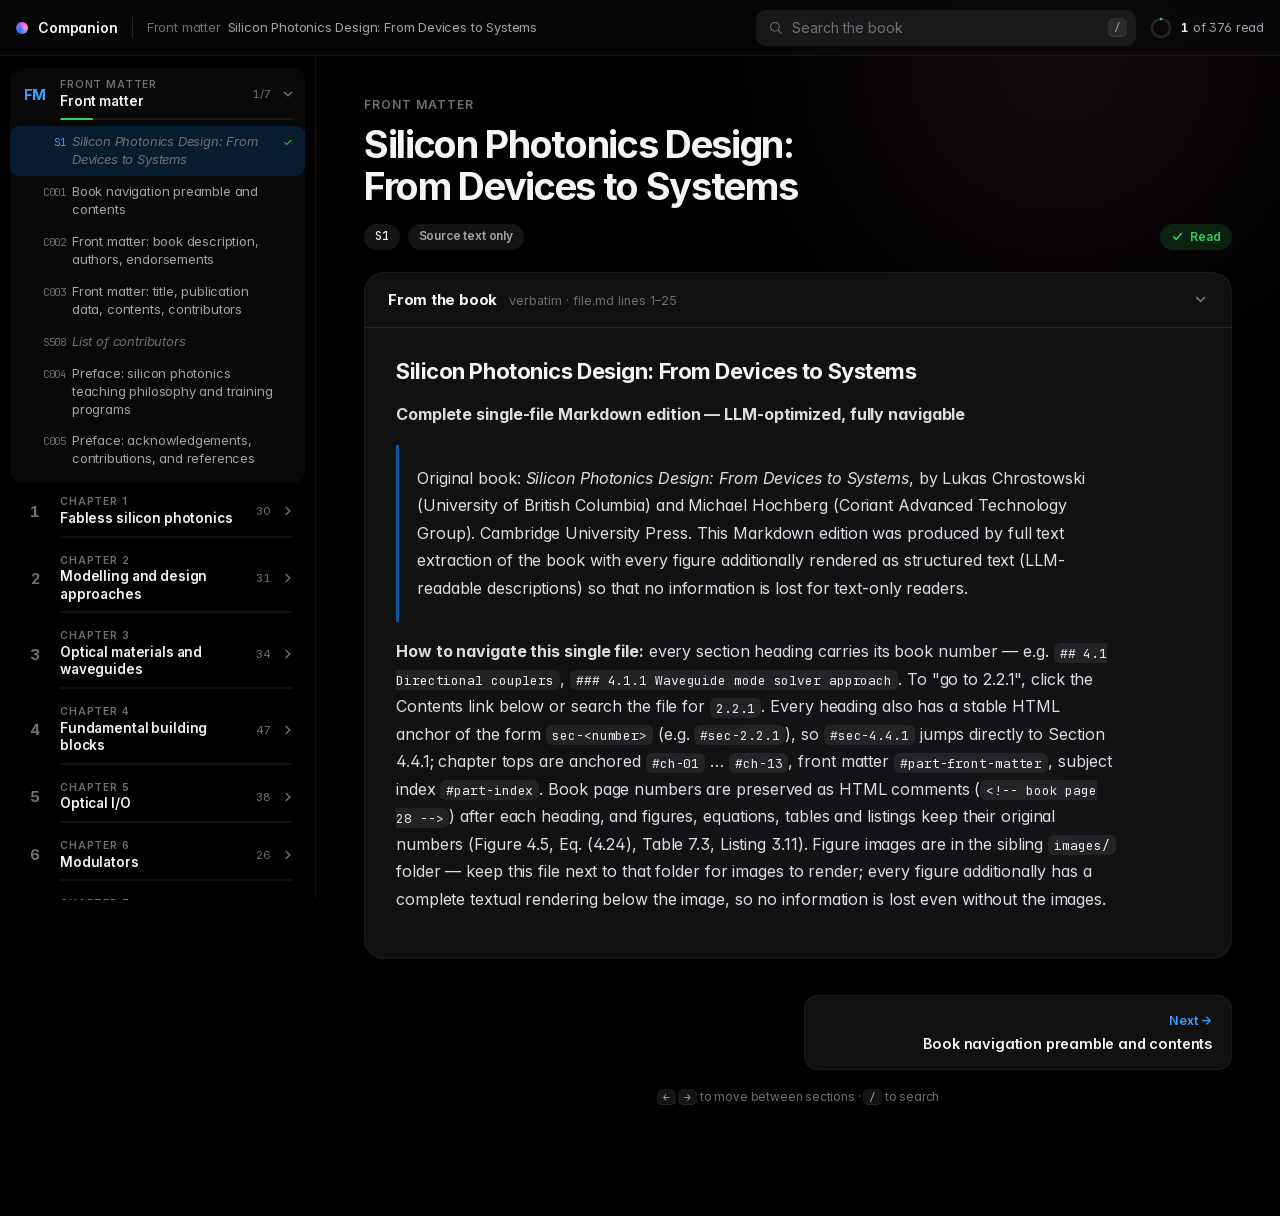
==== app.html @ 0f052da1 "Add reviewed sections C332 C336 C339 C343-C345 C348 C370-C372 Co-Authored-By: Claude Opus 5.5 (1M co" ====
<!DOCTYPE html>
<html lang="en">
<head>
<meta charset="utf-8">
<meta name="viewport" content="width=device-width, initial-scale=1, viewport-fit=cover">
<meta name="theme-color" content="#000000">
<title>Companion — Silicon Photonics</title>
<meta name="description" content="Interactive companion: every chunk of Silicon Photonics Design with its explainer diagram and verbatim source text.">
<link rel="icon" href="assets/favicon.svg">
<link rel="stylesheet" href="assets/site.css">
</head>
<body class="app">
<div class="ambient dim"><i class="b1"></i><i class="b3"></i></div>

<header class="appbar">
  <button class="iconbtn menubtn" id="menubtn" aria-label="Show sections" aria-controls="side" aria-expanded="false">
    <svg viewBox="0 0 24 24" fill="none" stroke="currentColor" stroke-width="2" stroke-linecap="round"><path d="M4 7h16M4 12h16M4 17h16"/></svg>
  </button>
  <a class="brand" href="index.html" title="Home"><span class="dot"></span><span class="bt">Companion</span></a>
  <div class="crumb" id="crumb"></div>
  <div class="searchwrap" id="searchwrap">
    <svg class="sicon" viewBox="0 0 24 24" fill="none" stroke="currentColor" stroke-width="1.8" stroke-linecap="round"><circle cx="11" cy="11" r="7"/><path d="M21 21l-4.5-4.5"/></svg>
    <input id="search" type="search" placeholder="Search the book" autocomplete="off" spellcheck="false" aria-label="Search all sections">
    <kbd class="kbd" id="skbd">/</kbd>
  </div>
  <button class="iconbtn searchbtn" id="searchbtn" aria-label="Search">
    <svg viewBox="0 0 24 24" fill="none" stroke="currentColor" stroke-width="2" stroke-linecap="round"><circle cx="11" cy="11" r="7"/><path d="M21 21l-4.5-4.5"/></svg>
  </button>
  <div class="prog" id="prog" title="Sections you have read"></div>
</header>

<div class="shell">
  <aside class="side" id="side" aria-label="Sections"></aside>
  <div class="scrim" id="scrim"></div>
  <main class="main" id="main"><article class="inner" id="view"></article></main>
</div>

<div class="lightbox" id="lb" hidden>
  <div class="lb-stage" id="lbstage"><img id="lbimg" alt="" draggable="false"></div>
  <div class="lb-top"><div class="lb-title" id="lbtitle"></div>
    <button class="iconbtn" id="lbclose" aria-label="Close viewer"><svg viewBox="0 0 24 24" fill="none" stroke="currentColor" stroke-width="2" stroke-linecap="round"><path d="M6 6l12 12M18 6L6 18"/></svg></button></div>
  <div class="lb-bar">
    <button id="lbout" aria-label="Zoom out">−</button><span id="lbpct">100%</span><button id="lbin" aria-label="Zoom in">+</button>
    <span class="sep"></span><button id="lbfit" class="txt">Fit</button><button id="lb1" class="txt">1:1</button>
  </div>
</div>

<script>
const SECTIONS = [{"id":"S1","title":"Silicon Photonics Design: From Devices to Systems","ch":0,"spath":[],"lines":[1,25],"bp":"","kind":"source-only","card":false,"src":true,"nod":false,"pend":false,"img":"","w":0,"h":0,"html":"<h1>Silicon Photonics Design: From Devices to Systems<\/h1>\n<p><strong>Complete single-file Markdown edition — LLM-optimized, fully navigable<\/strong><\/p>\n<blockquote>\n<p>Original book: <em>Silicon Photonics Design: From Devices to Systems<\/em>,\nby Lukas Chrostowski (University of British Columbia) and Michael Hochberg\n(Coriant Advanced Technology Group). Cambridge University Press.\nThis Markdown edition was produced by full text extraction of the book with\nevery figure additionally rendered as structured text (LLM-readable descriptions)\nso that no information is lost for text-only readers.<\/p>\n<\/blockquote>\n<p><strong>How to navigate this single file:<\/strong> every section heading carries its book\nnumber — e.g. <code>## 4.1 Directional couplers<\/code>, <code>### 4.1.1 Waveguide mode solver\napproach<\/code>. To \"go to 2.2.1\", click the Contents link below or search the file\nfor <code>2.2.1<\/code>. Every heading also has a stable HTML anchor of the form\n<code>sec-&lt;number&gt;<\/code> (e.g. <code>#sec-2.2.1<\/code>), so <code>#sec-4.4.1<\/code> jumps directly to\nSection 4.4.1; chapter tops are anchored <code>#ch-01<\/code> … <code>#ch-13<\/code>, front matter\n<code>#part-front-matter<\/code>, subject index <code>#part-index<\/code>. Book page numbers are\npreserved as HTML comments (<code>&lt;!-- book page 28 --&gt;<\/code>) after each heading, and\nfigures, equations, tables and listings keep their original numbers\n(Figure 4.5, Eq. (4.24), Table 7.3, Listing 3.11). Figure images are in the\nsibling <code>images/<\/code> folder — keep this file next to that folder for images to\nrender; every figure additionally has a complete textual rendering below the\nimage, so no information is lost even without the images.<\/p>"},{"id":"C001","title":"Book navigation preamble and contents","ch":0,"spath":["Contents"],"lines":[26,376],"bp":"","kind":"heading","card":true,"src":false,"nod":true,"pend":false,"img":"figs/card_C001.svg","w":799,"h":439,"html":"<h2>Contents<\/h2>\n<ul>\n<li>\n<p><strong><a href=\"#part-front-matter\">Front matter<\/a><\/strong><\/p>\n<ul>\n<li><a href=\"#fm-book-description\">Book description<\/a><\/li>\n<li><a href=\"#fm-about-the-authors\">About the authors<\/a><\/li>\n<li><a href=\"#fm-endorsements\">Endorsements<\/a><\/li>\n<li><a href=\"#fm-title-page\">Title page<\/a><\/li>\n<li><a href=\"#fm-publication-data\">Publication data<\/a><\/li>\n<li><a href=\"#fm-contents\">Contents<\/a><\/li>\n<li><a href=\"#fm-list-of-contributors\">List of contributors<\/a><\/li>\n<li><a href=\"#fm-preface\">Preface<\/a><\/li>\n<li><a href=\"#fm-silicon-photonics-training-programs\">Silicon photonics - training programs<\/a><\/li>\n<li><a href=\"#fm-hochbergs-acknowledgements\">Hochberg's acknowledgements<\/a><\/li>\n<li><a href=\"#fm-chrostowskis-acknowledgements\">Chrostowski's acknowledgements<\/a><\/li>\n<li><a href=\"#fm-contributions\">Contributions<\/a><\/li>\n<li><a href=\"#fm-references\">References<\/a><\/li>\n<\/ul>\n<\/li>\n<li>\n<p><strong><a href=\"#ch-01\">Chapter 1 — Fabless silicon photonics<\/a><\/strong><\/p>\n<ul>\n<li><a href=\"#sec-1.1\">1.1 Introduction<\/a><\/li>\n<li><a href=\"#sec-1.2\">1.2 Silicon photonics: the next fabless semiconductor industry<\/a><\/li>\n<li><a href=\"#sec-1.2.1\">1.2.1 Historical context – Photonics<\/a><\/li>\n<li><a href=\"#sec-1.3\">1.3 Applications<\/a><\/li>\n<li><a href=\"#sec-1.3.1\">1.3.1 Data communication<\/a><\/li>\n<li><a href=\"#sec-1.4\">1.4 Technical challenges and the state of the art<\/a><\/li>\n<li><a href=\"#sec-1.4.1\">1.4.1 Waveguides and passive components<\/a><\/li>\n<li><a href=\"#sec-1.4.2\">1.4.2 Modulators<\/a><\/li>\n<li><a href=\"#sec-1.4.3\">1.4.3 Photodetectors<\/a><\/li>\n<li><a href=\"#sec-1.4.4\">1.4.4 Light sources<\/a><\/li>\n<li><a href=\"#sec-1.4.5\">1.4.5 Approaches to photonic–electronic integration<\/a><ul>\n<li><a href=\"#ch01-monolithic-integration\">Monolithic integration<\/a><\/li>\n<li><a href=\"#ch01-multi-chip-integration\">Multi-chip integration<\/a><\/li>\n<\/ul>\n<\/li>\n<li><a href=\"#sec-1.5\">1.5 Opportunities<\/a><\/li>\n<li><a href=\"#sec-1.5.1\">1.5.1 Device engineering<\/a><\/li>\n<li><a href=\"#sec-1.5.2\">1.5.2 Photonic system engineering<\/a><ul>\n<li><a href=\"#ch01-a-transition-from-devices-to-systems\">A transition from devices to systems<\/a><\/li>\n<\/ul>\n<\/li>\n<li><a href=\"#sec-1.5.3\">1.5.3 Tools and support infrastructure<\/a><ul>\n<li><a href=\"#ch01-electronicphotonic-co-design\">Electronic–photonic co-design<\/a><\/li>\n<li><a href=\"#ch01-dfm-and-yield-management\">DFM and yield management<\/a><\/li>\n<\/ul>\n<\/li>\n<li><a href=\"#sec-1.5.4\">1.5.4 Basic science<\/a><\/li>\n<li><a href=\"#sec-1.5.5\">1.5.5 Process standardization and a history of MPW services<\/a><ul>\n<li><a href=\"#ch01-epixfab-and-europractice\">ePIXfab and Europractice<\/a><\/li>\n<li><a href=\"#ch01-ime\">IME<\/a><\/li>\n<li><a href=\"#ch01-opsis\">OpSIS<\/a><\/li>\n<li><a href=\"#ch01-cmc-microsystems\">CMC Microsystems<\/a><\/li>\n<li><a href=\"#ch01-other-organizations\">Other organizations<\/a><\/li>\n<\/ul>\n<\/li>\n<li><a href=\"#ch01-references\">References<\/a><\/li>\n<\/ul>\n<\/li>\n<li>\n<p><strong><a href=\"#ch-02\">Chapter 2 — Modelling and design approaches<\/a><\/strong><\/p>\n<ul>\n<li><a href=\"#sec-2.1\">2.1 Optical waveguide mode solver<\/a><\/li>\n<li><a href=\"#sec-2.2\">2.2 Wave propagation<\/a><\/li>\n<li><a href=\"#sec-2.2.1\">2.2.1 3D FDTD<\/a><ul>\n<li><a href=\"#ch02-fdtd-modelling-procedure\">FDTD modelling procedure<\/a><\/li>\n<\/ul>\n<\/li>\n<li><a href=\"#sec-2.2.2\">2.2.2 2D FDTD<\/a><\/li>\n<li><a href=\"#sec-2.2.3\">2.2.3 Additional propagation methods<\/a><ul>\n<li><a href=\"#ch02-2d-fdtd-with-effective-index-method\">2D FDTD with Effective Index Method<\/a><\/li>\n<li><a href=\"#ch02-25d-versus-3d-accuracy\">2.5D versus 3D accuracy<\/a><\/li>\n<li><a href=\"#ch02-beam-propagation-method-bpm\">Beam Propagation Method (BPM)<\/a><\/li>\n<li><a href=\"#ch02-eigenmode-expansion-method-eme\">Eigenmode Expansion Method (EME)<\/a><\/li>\n<li><a href=\"#ch02-coupled-mode-theory-cmt\">Coupled Mode Theory (CMT)<\/a><\/li>\n<li><a href=\"#ch02-transfer-matrix-method-tmm\">Transfer Matrix Method (TMM)<\/a><\/li>\n<\/ul>\n<\/li>\n<li><a href=\"#sec-2.2.4\">2.2.4 Passive optical components<\/a><\/li>\n<li><a href=\"#sec-2.3\">2.3 Optoelectronic models<\/a><\/li>\n<li><a href=\"#sec-2.4\">2.4 Microwave modelling<\/a><\/li>\n<li><a href=\"#sec-2.5\">2.5 Thermal modelling<\/a><\/li>\n<li><a href=\"#sec-2.6\">2.6 Photonic circuit modelling<\/a><\/li>\n<li><a href=\"#sec-2.7\">2.7 Physical layout<\/a><\/li>\n<li><a href=\"#sec-2.8\">2.8 Software tools integration<\/a><\/li>\n<li><a href=\"#ch02-references\">References<\/a><\/li>\n<\/ul>\n<\/li>\n<li>\n<p><strong><a href=\"#ch-03\">Chapter 3 — Optical materials and waveguides<\/a><\/strong><\/p>\n<ul>\n<li><a href=\"#sec-3.1\">3.1 Silicon-on-insulator<\/a><\/li>\n<li><a href=\"#sec-3.1.1\">3.1.1 Silicon<\/a><ul>\n<li><a href=\"#ch03-silicon-wavelength-dependence\">Silicon – wavelength dependence<\/a><\/li>\n<li><a href=\"#ch03-silicon-temperature-dependence\">Silicon – temperature dependence<\/a><\/li>\n<\/ul>\n<\/li>\n<li><a href=\"#sec-3.1.2\">3.1.2 Silicon dioxide<\/a><\/li>\n<li><a href=\"#sec-3.2\">3.2 Waveguides<\/a><\/li>\n<li><a href=\"#sec-3.2.1\">3.2.1 Waveguide design<\/a><\/li>\n<li><a href=\"#sec-3.2.2\">3.2.2 1D slab waveguide – analytic method<\/a><\/li>\n<li><a href=\"#sec-3.2.3\">3.2.3 Numerical modelling of waveguides<\/a><\/li>\n<li><a href=\"#sec-3.2.4\">3.2.4 1D slab – numerical<\/a><ul>\n<li><a href=\"#ch03-convergence-tests\">Convergence tests<\/a><\/li>\n<li><a href=\"#ch03-parameter-sweep-slab-thickness\">Parameter sweep – slab thickness<\/a><\/li>\n<\/ul>\n<\/li>\n<li><a href=\"#sec-3.2.5\">3.2.5 Effective Index Method<\/a><\/li>\n<li><a href=\"#sec-3.2.6\">3.2.6 Effective Index Method – analytic<\/a><\/li>\n<li><a href=\"#sec-3.2.7\">3.2.7 Waveguide mode profiles – 2D calculations<\/a><\/li>\n<li><a href=\"#sec-3.2.8\">3.2.8 Waveguide width – effective index<\/a><\/li>\n<li><a href=\"#sec-3.2.9\">3.2.9 Wavelength dependence<\/a><\/li>\n<li><a href=\"#sec-3.2.10\">3.2.10 Compact models for waveguides<\/a><\/li>\n<li><a href=\"#sec-3.2.11\">3.2.11 Waveguide loss<\/a><\/li>\n<li><a href=\"#sec-3.3\">3.3 Bent waveguides<\/a><\/li>\n<li><a href=\"#sec-3.3.1\">3.3.1 3D FDTD bend simulations<\/a><\/li>\n<li><a href=\"#sec-3.3.2\">3.3.2 Eigenmode bend simulations<\/a><\/li>\n<li><a href=\"#sec-3.4\">3.4 Problems<\/a><\/li>\n<li><a href=\"#sec-3.5\">3.5 Code listings<\/a><\/li>\n<li><a href=\"#ch03-references\">References<\/a><\/li>\n<\/ul>\n<\/li>\n<li>\n<p><strong><a href=\"#ch-04\">Chapter 4 — Fundamental building blocks<\/a><\/strong><\/p>\n<ul>\n<li><a href=\"#sec-4.1\">4.1 Directional couplers<\/a><\/li>\n<li><a href=\"#sec-4.1.1\">4.1.1 Waveguide mode solver approach<\/a><ul>\n<li><a href=\"#ch04-coupler-gap-dependence\">Coupler-gap dependence<\/a><\/li>\n<li><a href=\"#ch04-coupler-length-dependence\">Coupler-length dependence<\/a><\/li>\n<li><a href=\"#ch04-wavelength-dependence\">Wavelength dependence<\/a><\/li>\n<\/ul>\n<\/li>\n<li><a href=\"#sec-4.1.2\">4.1.2 Phase<\/a><\/li>\n<li><a href=\"#sec-4.1.3\">4.1.3 Experimental data<\/a><\/li>\n<li><a href=\"#sec-4.1.4\">4.1.4 FDTD modelling<\/a><ul>\n<li><a href=\"#ch04-fdtd-versus-mode-solver\">FDTD versus mode solver<\/a><\/li>\n<\/ul>\n<\/li>\n<li><a href=\"#sec-4.1.5\">4.1.5 Sensitivity to fabrication<\/a><\/li>\n<li><a href=\"#sec-4.1.6\">4.1.6 Strip waveguide directional couplers<\/a><\/li>\n<li><a href=\"#sec-4.1.7\">4.1.7 Parasitic coupling<\/a><ul>\n<li><a href=\"#ch04-delta-beta-coupling\">Delta beta coupling<\/a><\/li>\n<\/ul>\n<\/li>\n<li><a href=\"#sec-4.2\">4.2 Y-branch<\/a><\/li>\n<li><a href=\"#sec-4.3\">4.3 Mach–Zehnder interferometer<\/a><\/li>\n<li><a href=\"#sec-4.4\">4.4 Ring resonators<\/a><\/li>\n<li><a href=\"#sec-4.4.1\">4.4.1 Optical transfer function<\/a><\/li>\n<li><a href=\"#sec-4.4.2\">4.4.2 Ring resonator experimental results<\/a><\/li>\n<li><a href=\"#sec-4.5\">4.5 Waveguide Bragg grating filters<\/a><\/li>\n<li><a href=\"#sec-4.5.1\">4.5.1 Theory<\/a><ul>\n<li><a href=\"#ch04-grating-coupling-coefficient\">Grating coupling coefficient<\/a><\/li>\n<\/ul>\n<\/li>\n<li><a href=\"#sec-4.5.2\">4.5.2 Design<\/a><ul>\n<li><a href=\"#ch04-transfer-matrix-method\">Transfer Matrix Method<\/a><\/li>\n<li><a href=\"#ch04-grating-physical-structure-design\">Grating physical structure design<\/a><\/li>\n<li><a href=\"#ch04-modelling-gratings-using-fdtd\">Modelling gratings using FDTD<\/a><\/li>\n<\/ul>\n<\/li>\n<li><a href=\"#sec-4.5.3\">4.5.3 Experimental Bragg gratings<\/a><ul>\n<li><a href=\"#ch04-strip-waveguide-gratings\">Strip waveguide gratings<\/a><\/li>\n<li><a href=\"#ch04-rib-waveguide-gratings\">Rib waveguide gratings<\/a><\/li>\n<li><a href=\"#ch04-grating-period\">Grating period<\/a><\/li>\n<\/ul>\n<\/li>\n<li><a href=\"#sec-4.5.4\">4.5.4 Empirical models for fabricated gratings<\/a><ul>\n<li><a href=\"#ch04-computation-lithography-models\">Computation lithography models<\/a><\/li>\n<li><a href=\"#ch04-additional-fabrication-considerations\">Additional fabrication considerations<\/a><\/li>\n<\/ul>\n<\/li>\n<li><a href=\"#sec-4.5.5\">4.5.5 Spiral Bragg gratings<\/a><ul>\n<li><a href=\"#ch04-thermal-sensitivity\">Thermal sensitivity<\/a><\/li>\n<\/ul>\n<\/li>\n<li><a href=\"#sec-4.5.6\">4.5.6 Phase-shifted Bragg gratings<\/a><\/li>\n<li><a href=\"#sec-4.5.7\">4.5.7 Multi-period Bragg gratings<\/a><\/li>\n<li><a href=\"#sec-4.5.8\">4.5.8 Grating-assisted contra-directional couplers<\/a><\/li>\n<li><a href=\"#sec-4.6\">4.6 Problems<\/a><\/li>\n<li><a href=\"#sec-4.7\">4.7 Code listings<\/a><\/li>\n<li><a href=\"#ch04-references\">References<\/a><\/li>\n<\/ul>\n<\/li>\n<li>\n<p><strong><a href=\"#ch-05\">Chapter 5 — Optical I/O<\/a><\/strong><\/p>\n<ul>\n<li><a href=\"#sec-5.1\">5.1 The challenge of optical coupling to silicon photonic chips<\/a><\/li>\n<li><a href=\"#sec-5.2\">5.2 Grating coupler<\/a><ul>\n<li><a href=\"#ch05-what-is-grating-coupler\">What is grating coupler?<\/a><\/li>\n<\/ul>\n<\/li>\n<li><a href=\"#sec-5.2.1\">5.2.1 Performance<\/a><\/li>\n<li><a href=\"#sec-5.2.2\">5.2.2 Theory<\/a><\/li>\n<li><a href=\"#sec-5.2.3\">5.2.3 Design methodology<\/a><ul>\n<li><a href=\"#ch05-analytic-grating-coupler-design\">Analytic grating coupler design<\/a><\/li>\n<li><a href=\"#ch05-design-using-2d-fdtd-simulations\">Design using 2D FDTD simulations<\/a><\/li>\n<li><a href=\"#ch05-position-of-the-beam\">Position of the beam<\/a><\/li>\n<li><a href=\"#ch05-results\">Results<\/a><\/li>\n<li><a href=\"#ch05-polarization\">Polarization<\/a><\/li>\n<li><a href=\"#ch05-design-parameters\">Design parameters<\/a><\/li>\n<li><a href=\"#ch05-grating-period\">Grating period<\/a><\/li>\n<li><a href=\"#ch05-fill-factor\">Fill factor<\/a><\/li>\n<li><a href=\"#ch05-etch-depth\">Etch depth<\/a><\/li>\n<li><a href=\"#ch05-incident-angle\">Incident angle<\/a><\/li>\n<li><a href=\"#ch05-parameter-sensitivity\">Parameter sensitivity<\/a><\/li>\n<li><a href=\"#ch05-cladding-and-buried-oxide\">Cladding and buried oxide<\/a><\/li>\n<li><a href=\"#ch05-compact-design-focusing\">Compact design – focusing<\/a><\/li>\n<li><a href=\"#ch05-mask-layout\">Mask layout<\/a><\/li>\n<li><a href=\"#ch05-3d-simulation\">3D simulation<\/a><\/li>\n<\/ul>\n<\/li>\n<li><a href=\"#sec-5.2.4\">5.2.4 Experimental results<\/a><\/li>\n<li><a href=\"#sec-5.3\">5.3 Edge coupler<\/a><\/li>\n<li><a href=\"#sec-5.3.1\">5.3.1 Nano-taper edge coupler<\/a><ul>\n<li><a href=\"#ch05-mode-overlap-calculation-approach\">Mode overlap calculation approach<\/a><\/li>\n<li><a href=\"#ch05-fdtd-approach\">FDTD approach<\/a><\/li>\n<\/ul>\n<\/li>\n<li><a href=\"#sec-5.3.2\">5.3.2 Edge coupler with overlay waveguide<\/a><ul>\n<li><a href=\"#ch05-eigenmode-expansion-method\">Eigenmode expansion method<\/a><\/li>\n<\/ul>\n<\/li>\n<li><a href=\"#sec-5.4\">5.4 Polarization<\/a><ul>\n<li><a href=\"#ch05-polarization-diversity\">Polarization diversity<\/a><\/li>\n<li><a href=\"#ch05-active-polarization-management\">Active polarization management<\/a><\/li>\n<\/ul>\n<\/li>\n<li><a href=\"#sec-5.5\">5.5 Problems<\/a><\/li>\n<li><a href=\"#sec-5.6\">5.6 Code listings<\/a><\/li>\n<li><a href=\"#ch05-references\">References<\/a><\/li>\n<\/ul>\n<\/li>\n<li>\n<p><strong><a href=\"#ch-06\">Chapter 6 — Modulators<\/a><\/strong><\/p>\n<ul>\n<li><a href=\"#sec-6.1\">6.1 Plasma dispersion effect<\/a><\/li>\n<li><a href=\"#sec-6.1.1\">6.1.1 Silicon, carrier density dependence<\/a><\/li>\n<li><a href=\"#sec-6.2\">6.2 pn-Junction phase shifter<\/a><\/li>\n<li><a href=\"#sec-6.2.1\">6.2.1 pn-Junction carrier distribution<\/a><\/li>\n<li><a href=\"#sec-6.2.2\">6.2.2 Optical phase response<\/a><\/li>\n<li><a href=\"#sec-6.2.3\">6.2.3 Small-signal response<\/a><\/li>\n<li><a href=\"#sec-6.2.4\">6.2.4 Numerical TCAD modelling of pn-junctions<\/a><\/li>\n<li><a href=\"#sec-6.3\">6.3 Micro-ring modulators<\/a><\/li>\n<li><a href=\"#sec-6.3.1\">6.3.1 Ring tuneability<\/a><\/li>\n<li><a href=\"#sec-6.3.2\">6.3.2 Small-signal modulation response<\/a><\/li>\n<li><a href=\"#sec-6.3.3\">6.3.3 Ring modulator design<\/a><\/li>\n<li><a href=\"#sec-6.4\">6.4 Forward-biased PIN junction<\/a><\/li>\n<li><a href=\"#sec-6.4.1\">6.4.1 Variable optical attenuator<\/a><\/li>\n<li><a href=\"#sec-6.5\">6.5 Active tuning<\/a><\/li>\n<li><a href=\"#sec-6.5.1\">6.5.1 PIN phase shifter<\/a><\/li>\n<li><a href=\"#sec-6.5.2\">6.5.2 Thermal phase shifter<\/a><\/li>\n<li><a href=\"#sec-6.6\">6.6 Thermo-optic switch<\/a><\/li>\n<li><a href=\"#sec-6.7\">6.7 Problems<\/a><\/li>\n<li><a href=\"#sec-6.8\">6.8 Code listings<\/a><\/li>\n<li><a href=\"#ch06-references\">References<\/a><\/li>\n<\/ul>\n<\/li>\n<li>\n<p><strong><a href=\"#ch-07\">Chapter 7 — Detectors<\/a><\/strong><\/p>\n<ul>\n<li><a href=\"#sec-7.1\">7.1 Performance parameters<\/a><\/li>\n<li><a href=\"#sec-7.1.1\">7.1.1 Responsivity<\/a><\/li>\n<li><a href=\"#sec-7.1.2\">7.1.2 Bandwidth<\/a><ul>\n<li><a href=\"#ch07-transit-time\">Transit time<\/a><\/li>\n<li><a href=\"#ch07-rc-response\">RC response<\/a><\/li>\n<li><a href=\"#ch07-dark-current\">Dark current<\/a><\/li>\n<\/ul>\n<\/li>\n<li><a href=\"#sec-7.2\">7.2 Fabrication<\/a><\/li>\n<li><a href=\"#sec-7.3\">7.3 Types of detectors<\/a><\/li>\n<li><a href=\"#sec-7.3.1\">7.3.1 Photoconductive detector<\/a><\/li>\n<li><a href=\"#sec-7.3.2\">7.3.2 PIN detector<\/a><\/li>\n<li><a href=\"#sec-7.3.3\">7.3.3 Avalanche detector<\/a><ul>\n<li><a href=\"#ch07-charge-region-design\">Charge region design<\/a><\/li>\n<\/ul>\n<\/li>\n<li><a href=\"#sec-7.4\">7.4 Design considerations<\/a><\/li>\n<li><a href=\"#sec-7.4.1\">7.4.1 PIN junction orientation<\/a><\/li>\n<li><a href=\"#sec-7.4.2\">7.4.2 Detector geometry<\/a><ul>\n<li><a href=\"#ch07-detector-length\">Detector length<\/a><\/li>\n<li><a href=\"#ch07-detector-width\">Detector width<\/a><\/li>\n<li><a href=\"#ch07-detector-height\">Detector height<\/a><\/li>\n<\/ul>\n<\/li>\n<li><a href=\"#sec-7.4.3\">7.4.3 Contacts<\/a><ul>\n<li><a href=\"#ch07-contact-material\">Contact material<\/a><\/li>\n<li><a href=\"#ch07-contact-geometry\">Contact geometry<\/a><\/li>\n<\/ul>\n<\/li>\n<li><a href=\"#sec-7.4.4\">7.4.4 External load on the detector<\/a><\/li>\n<li><a href=\"#sec-7.5\">7.5 Detector modelling<\/a><\/li>\n<li><a href=\"#sec-7.5.1\">7.5.1 3D FDTD optical simulations<\/a><\/li>\n<li><a href=\"#sec-7.5.2\">7.5.2 Electronic simulations<\/a><ul>\n<li><a href=\"#ch07-germanium-model\">Germanium model<\/a><\/li>\n<li><a href=\"#ch07-silicon-contact-model\">Silicon contact model<\/a><\/li>\n<li><a href=\"#ch07-electronic-simulation-configuration\">Electronic simulation - configuration<\/a><\/li>\n<\/ul>\n<\/li>\n<li><a href=\"#sec-7.6\">7.6 Problems<\/a><\/li>\n<li><a href=\"#sec-7.7\">7.7 Code listings<\/a><\/li>\n<li><a href=\"#ch07-references\">References<\/a><\/li>\n<\/ul>\n<\/li>\n<li>\n<p><strong><a href=\"#ch-08\">Chapter 8 — Lasers<\/a><\/strong><\/p>\n<ul>\n<li><a href=\"#sec-8.1\">8.1 External lasers<\/a><\/li>\n<li><a href=\"#sec-8.2\">8.2 Laser modelling<\/a><ul>\n<li><a href=\"#ch08-advanced-models\">Advanced models<\/a><\/li>\n<\/ul>\n<\/li>\n<li><a href=\"#sec-8.3\">8.3 Co-packaging<\/a><\/li>\n<li><a href=\"#sec-8.3.1\">8.3.1 Pre-made laser<\/a><\/li>\n<li><a href=\"#sec-8.3.2\">8.3.2 External cavity lasers<\/a><\/li>\n<li><a href=\"#sec-8.3.3\">8.3.3 Etched-pit embedded epitaxy<\/a><\/li>\n<li><a href=\"#sec-8.4\">8.4 Hybrid silicon lasers<\/a><\/li>\n<li><a href=\"#sec-8.5\">8.5 Monolithic lasers<\/a><\/li>\n<li><a href=\"#sec-8.5.1\">8.5.1 III–V Monolithic growth<\/a><\/li>\n<li><a href=\"#sec-8.5.2\">8.5.2 Germanium lasers<\/a><\/li>\n<li><a href=\"#sec-8.6\">8.6 Alternative light sources<\/a><\/li>\n<li><a href=\"#sec-8.7\">8.7 Problem<\/a><\/li>\n<li><a href=\"#ch08-references\">References<\/a><\/li>\n<\/ul>\n<\/li>\n<li>\n<p><strong><a href=\"#ch-09\">Chapter 9 — Photonic circuit modelling<\/a><\/strong><\/p>\n<ul>\n<li><a href=\"#sec-9.1\">9.1 Need for photonic circuit modelling<\/a><\/li>\n<li><a href=\"#sec-9.2\">9.2 Components for system design<\/a><\/li>\n<li><a href=\"#sec-9.3\">9.3 Compact models<\/a><\/li>\n<li><a href=\"#sec-9.3.1\">9.3.1 Empirical or equivalent circuit models<\/a><\/li>\n<li><a href=\"#sec-9.3.2\">9.3.2 S-parameters<\/a><\/li>\n<li><a href=\"#sec-9.4\">9.4 Directional coupler – compact model<\/a><\/li>\n<li><a href=\"#sec-9.4.1\">9.4.1 FDTD simulations<\/a><\/li>\n<li><a href=\"#sec-9.4.2\">9.4.2 FDTD S-parameters<\/a><ul>\n<li><a href=\"#ch09-waveguide-power-orthogonality\">Waveguide power orthogonality<\/a><\/li>\n<li><a href=\"#ch09-vectorial-nature-of-waveguide-modes\">Vectorial nature of waveguide modes<\/a><\/li>\n<li><a href=\"#ch09-directional-coupler-s-parameters\">Directional coupler S-parameters<\/a><\/li>\n<\/ul>\n<\/li>\n<li><a href=\"#sec-9.4.3\">9.4.3 Empirical model – polynomial<\/a><\/li>\n<li><a href=\"#sec-9.4.4\">9.4.4 S-parameter model passivity<\/a><ul>\n<li><a href=\"#ch09-passivity-assessment\">Passivity assessment<\/a><\/li>\n<li><a href=\"#ch09-passivity-enforcement\">Passivity enforcement<\/a><\/li>\n<\/ul>\n<\/li>\n<li><a href=\"#sec-9.5\">9.5 Ring modulator – circuit model<\/a><\/li>\n<li><a href=\"#sec-9.6\">9.6 Grating coupler – S-parameters<\/a><\/li>\n<li><a href=\"#sec-9.6.1\">9.6.1 Grating coupler circuits<\/a><\/li>\n<li><a href=\"#sec-9.7\">9.7 Code listings<\/a><\/li>\n<li><a href=\"#ch09-references\">References<\/a><\/li>\n<\/ul>\n<\/li>\n<li>\n<p><strong><a href=\"#ch-10\">Chapter 10 — Tools and techniques<\/a><\/strong><\/p>\n<ul>\n<li><a href=\"#sec-10.1\">10.1 Process design kit (PDK)<\/a><\/li>\n<li><a href=\"#sec-10.1.1\">10.1.1 Fabrication process parameters<\/a><ul>\n<li><a href=\"#ch10-silicon-thickness-and-etch\">Silicon thickness and etch<\/a><\/li>\n<li><a href=\"#ch10-gds-layer-map\">GDS layer map<\/a><\/li>\n<li><a href=\"#ch10-design-rules\">Design rules<\/a><\/li>\n<\/ul>\n<\/li>\n<li><a href=\"#sec-10.1.2\">10.1.2 Library<\/a><\/li>\n<li><a href=\"#sec-10.1.3\">10.1.3 Schematic capture<\/a><\/li>\n<li><a href=\"#sec-10.1.4\">10.1.4 Circuit export<\/a><\/li>\n<li><a href=\"#sec-10.1.5\">10.1.5 Schematic-driven layout<\/a><\/li>\n<li><a href=\"#sec-10.1.6\">10.1.6 Design rule checking<\/a><\/li>\n<li><a href=\"#sec-10.1.7\">10.1.7 Layout versus schematic<\/a><\/li>\n<li><a href=\"#sec-10.2\">10.2 Mask layout<\/a><\/li>\n<li><a href=\"#sec-10.2.1\">10.2.1 Components<\/a><\/li>\n<li><a href=\"#sec-10.2.2\">10.2.2 Layout for electrical and optical testing<\/a><\/li>\n<li><a href=\"#sec-10.2.3\">10.2.3 Approaches for fast GDS layout<\/a><\/li>\n<li><a href=\"#sec-10.2.4\">10.2.4 Approaches for space-efficient GDS layout<\/a><\/li>\n<li><a href=\"#ch10-references\">References<\/a><\/li>\n<\/ul>\n<\/li>\n<li>\n<p><strong><a href=\"#ch-11\">Chapter 11 — Fabrication<\/a><\/strong><\/p>\n<ul>\n<li><a href=\"#sec-11.1\">11.1 Fabrication non-uniformity<\/a><\/li>\n<li><a href=\"#sec-11.1.1\">11.1.1 Lithography process contours<\/a><\/li>\n<li><a href=\"#sec-11.1.2\">11.1.2 Corner analysis<\/a><\/li>\n<li><a href=\"#sec-11.1.3\">11.1.3 On-chip non-uniformity, experimental results<\/a><ul>\n<li><a href=\"#ch11-ring-resonators\">Ring resonators<\/a><\/li>\n<li><a href=\"#ch11-grating-couplers\">Grating couplers<\/a><\/li>\n<\/ul>\n<\/li>\n<li><a href=\"#sec-11.2\">11.2 Problems<\/a><\/li>\n<li><a href=\"#ch11-references\">References<\/a><\/li>\n<\/ul>\n<\/li>\n<li>\n<p><strong><a href=\"#ch-12\">Chapter 12 — Testing and packaging<\/a><\/strong><\/p>\n<ul>\n<li><a href=\"#sec-12.1\">12.1 Electrical and optical interfacing<\/a><\/li>\n<li><a href=\"#sec-12.1.1\">12.1.1 Optical interfaces<\/a><ul>\n<li><a href=\"#ch12-grating-couplers\">Grating couplers<\/a><\/li>\n<li><a href=\"#ch12-edge-couplers\">Edge couplers<\/a><\/li>\n<li><a href=\"#ch12-individual-fibres\">Individual fibres<\/a><\/li>\n<li><a href=\"#ch12-spot-size-converter\">Spot-size converter<\/a><\/li>\n<li><a href=\"#ch12-fibre-array\">Fibre array<\/a><\/li>\n<li><a href=\"#ch12-free-space-coupling\">Free-space coupling<\/a><\/li>\n<li><a href=\"#ch12-fibre-taper-coupling\">Fibre taper coupling<\/a><\/li>\n<\/ul>\n<\/li>\n<li><a href=\"#sec-12.1.2\">12.1.2 Electrical interfaces<\/a><ul>\n<li><a href=\"#ch12-bond-pads\">Bond pads<\/a><\/li>\n<li><a href=\"#ch12-probing\">Probing<\/a><\/li>\n<li><a href=\"#ch12-needle-probes\">Needle probes<\/a><\/li>\n<li><a href=\"#ch12-multi-contact-probes\">Multi-contact probes<\/a><\/li>\n<li><a href=\"#ch12-rf-probing\">RF probing<\/a><\/li>\n<li><a href=\"#ch12-wire-bonding\">Wire bonding<\/a><\/li>\n<li><a href=\"#ch12-flip-chip-bonding\">Flip-chip bonding<\/a><\/li>\n<\/ul>\n<\/li>\n<li><a href=\"#sec-12.2\">12.2 Automated optical probe stations<\/a><\/li>\n<li><a href=\"#sec-12.2.1\">12.2.1 Parts<\/a><ul>\n<li><a href=\"#ch12-sample-stage\">Sample stage<\/a><\/li>\n<li><a href=\"#ch12-fibre-array-probe\">Fibre array probe<\/a><\/li>\n<li><a href=\"#ch12-electrical-probes\">Electrical probes<\/a><\/li>\n<li><a href=\"#ch12-microscopes\">Microscopes<\/a><\/li>\n<\/ul>\n<\/li>\n<li><a href=\"#sec-12.2.2\">12.2.2 Software<\/a><\/li>\n<li><a href=\"#sec-12.2.3\">12.2.3 Operation<\/a><ul>\n<li><a href=\"#ch12-loading-and-aligning-a-chipwafer\">Loading and aligning a chip/wafer<\/a><\/li>\n<li><a href=\"#ch12-aligning-the-fibre-array\">Aligning the fibre array<\/a><\/li>\n<li><a href=\"#ch12-chip-registration\">Chip registration<\/a><\/li>\n<li><a href=\"#ch12-automated-device-testing\">Automated device testing<\/a><\/li>\n<\/ul>\n<\/li>\n<li><a href=\"#sec-12.2.4\">12.2.4 Optical test equipment<\/a><\/li>\n<li><a href=\"#sec-12.3\">12.3 Design for test<\/a><ul>\n<li><a href=\"#ch12-test-methodology\">Test methodology<\/a><\/li>\n<li><a href=\"#ch12-test-structures\">Test structures<\/a><\/li>\n<li><a href=\"#ch12-trimming\">Trimming<\/a><\/li>\n<\/ul>\n<\/li>\n<li><a href=\"#sec-12.3.1\">12.3.1 Optical power budgets<\/a><\/li>\n<li><a href=\"#sec-12.3.2\">12.3.2 Layout considerations<\/a><\/li>\n<li><a href=\"#sec-12.3.3\">12.3.3 Design review and checklist<\/a><\/li>\n<li><a href=\"#ch12-references\">References<\/a><\/li>\n<\/ul>\n<\/li>\n<li>\n<p><strong><a href=\"#ch-13\">Chapter 13 — Silicon photonic system example<\/a><\/strong><\/p>\n<ul>\n<li><a href=\"#sec-13.1\">13.1 Wavelength division multiplexed transmitter<\/a><\/li>\n<li><a href=\"#sec-13.1.1\">13.1.1 Ring-based WDM transmitter architectures<\/a><\/li>\n<li><a href=\"#sec-13.1.2\">13.1.2 Common-bus WDM transmitter<\/a><\/li>\n<li><a href=\"#sec-13.1.3\">13.1.3 Mod-Mux WDM transmitter<\/a><\/li>\n<li><a href=\"#sec-13.1.4\">13.1.4 Conclusion<\/a><\/li>\n<li><a href=\"#ch13-references\">References<\/a><\/li>\n<\/ul>\n<\/li>\n<li>\n<p><strong><a href=\"#part-index\">Index (book subject index)<\/a><\/strong><\/p>\n<\/li>\n<\/ul>\n<hr />\n<p><a id=\"part-front-matter\" name=\"part-front-matter\"><\/a><\/p>"},{"id":"C002","title":"Front matter: book description, authors, endorsements","ch":0,"spath":["Book description"],"lines":[377,452],"bp":"i","kind":"heading","card":true,"src":false,"nod":true,"pend":false,"img":"figs/card_C002.svg","w":799,"h":439,"html":"<h1>Front matter — Silicon Photonics Design<\/h1>\n<p><a id=\"fm-book-description\" name=\"fm-book-description\"><\/a><\/p>\n<h2>Book description<\/h2>\n<p>Silicon Photonics Design<\/p>\n<p>From design and simulation through to fabrication and testing, this hands-on introduction to silicon photonics engineering equips students with everything they need to begin creating foundry-ready designs.<\/p>\n<p><strong>Acquire practical understanding and experience<\/strong><\/p>\n<p>In-depth discussion of real-world issues and fabrication challenges ensures that students are fully equipped for future careers in industry, designing complex integrated systems-on-chip.<\/p>\n<p><strong>Cut design time and development cost<\/strong><\/p>\n<p>Step-by-step tutorials, straightforward examples, and illustrative source code fragments guide students through every aspect of the design process, and provide a practical framework for developing and refining key skills.<\/p>\n<p><strong>Industry-ready expertise<\/strong><\/p>\n<p>Providing both guidance on how a process design kit (PDK) is constructed and how to best utilize the types of PDKs currently available, this text will enable students to understand the design process for building even very complex photonic systems-on-chip.<\/p>\n<p>Accompanied by additional online resources to support students, this is the perfect learning package for senior undergraduate and graduate students studying silicon photonics design, and academic and industrial researchers involved in the development and manufacture of new silicon photonics systems.<\/p>\n<p><a id=\"fm-about-the-authors\" name=\"fm-about-the-authors\"><\/a><\/p>\n<h3>About the authors<\/h3>\n<p>Lukas Chrostowski is Associate Professor of Electrical and Computer Engineering at the University of British Columbia. He is the Program Director of the NSERC CREATE Silicon Electronic-Photonic Integrated Circuits (Si-EPIC) training program, has been teaching silicon photonics courses and workshops since 2008, and has been awarded the Killiam Teaching Prize (2014).<\/p>\n<p>Michael Hochberg is Director of Architecture and Strategy for Coriant Advanced Technology Group, based in Manhattan, NY, where he holds a visiting appointment at Columbia University. He has held faculty positions at the University of Washington, University of Delaware, and National University of Singapore, and was Director of the OpSIS foundry-access service. He has co-founded several startups, including Simulant and Luxtera and received a Presidential Early Career Award in Science and Engineering (2009).<\/p>\n<p><a id=\"fm-endorsements\" name=\"fm-endorsements\"><\/a><\/p>\n<h2>Endorsements<\/h2>\n<blockquote>\n<p>\"Photonics technology has created some of the most stunning achievements in human history, but the challenges of implementing even simple systems have made it the domain of a few specialized laboratories.<\/p>\n<p>Silicon photonics enables the design of photonic systems in a much more streamlined manner, and the resulting designs can be fabricated by highly evolved silicon manufacturing facilities.<\/p>\n<p>This book provides a complete guide, from physical principles of device operation through fabrication and testing, using real system examples. It gives non-specialists access to what may be the most important next step in information technology.\"<\/p>\n<p>— <strong>Carver Mead<\/strong>, California Institute of Technology<\/p>\n<p>\"The book covers everything one would need to design, lay out, simulate, and fabricate an actual silicon chip for processing, detecting, and modulating light signals. The book's focus on the practical side of chip implementation means that it is quite different, and frankly more useful, for chip designers than other photonics books. I highly recommend Silicon Photonics Design for both experienced designers and those wishing to get up-to-speed quickly in the nascent field of silicon photonics chip design.\"<\/p>\n<p>— <strong>R. Jacob Baker<\/strong>, University of Nevada<\/p>\n<p>\"Silicon Photonics Design is an essential text for anyone with an interest in the application of silicon-based optical circuits, either in a commercial or academic research environment. The authors have captured all of the essential elements of silicon photonics while ensuring the text remains accessible. The inclusion of so many worked examples mixed with detailed fundamental physical descriptions is an approach that must be applauded.\"<\/p>\n<p>— <strong>A. P. Knights<\/strong>, McMaster University<\/p>\n<\/blockquote>\n<p><a id=\"fm-title-page\" name=\"fm-title-page\"><\/a><\/p>\n<h2>Title page<\/h2>\n<p><strong>Silicon Photonics Design<\/strong><\/p>\n<p>LUKAS CHROSTOWSKI\nUniversity of British Columbia<\/p>\n<p>MICHAEL HOCHBERG\nCoriant Advanced Technology Group<\/p>\n<p><a id=\"fm-publication-data\" name=\"fm-publication-data\"><\/a><\/p>"},{"id":"C003","title":"Front matter: title, publication data, contents, contributors","ch":0,"spath":["Publication data"],"lines":[453,507],"bp":"iv","kind":"heading","card":true,"src":false,"nod":true,"pend":false,"img":"figs/card_C003.svg","w":799,"h":439,"html":"<h2>Publication data<\/h2>\n<p>University Printing House, Cambridge CB2 8BS, United Kingdom<\/p>\n<p>Cambridge University Press is part of the University of Cambridge. It furthers the University's mission by disseminating knowledge in the pursuit of education, learning and research at the highest international levels of excellence.<\/p>\n<p>© Cambridge University Press 2015<\/p>\n<p>Cover image: Silicon photonic chip © 2014 Lukas Chrostowski<\/p>\n<p>This publication is in copyright. Subject to statutory exception and to the provisions of relevant collective licensing agreements, no reproduction of any part may take place without the written permission of Cambridge University Press.<\/p>\n<p>First published 2015<\/p>\n<p>Printed in the United Kingdom by Bell and Bain Ltd, Glasgow<\/p>\n<p>A catalogue record for this publication is available from the British Library<\/p>\n<p>Library of Congress Cataloguing in Publication data<\/p>\n<p>Chrostowski, Lukas, author.<\/p>\n<p>Silicon photonics design / Lukas Chrostowski, University of British Columbia, Michael Hochberg, University of Delaware.<\/p>\n<p>pages cm<\/p>\n<p>Includes bibliographical references and index.<\/p>\n<p>ISBN 978-1-107-08545-9 (Hardback)<\/p>\n<ol>\n<li>Silicon-Optical properties. 2. Photonics. 3. Microwave integrated circuits-Design and construction.<\/li>\n<\/ol>\n<p>I. Hochberg, Michael E., author. II. Title.<\/p>\n<p>TK7871.15.S55C47 2015<\/p>\n<p>621.36-dc23<\/p>\n<p>2014034057<\/p>\n<p>ISBN 978-1-107-08545-9 Hardback<\/p>\n<p>Cambridge University Press has no responsibility for the persistence or accuracy of URLs for external or third-party internet websites referred to in this publication, and does not guarantee that any content on such websites is, or will remain, accurate or appropriate.<\/p>\n<p><a id=\"fm-contents\" name=\"fm-contents\"><\/a><\/p>\n<h2>Contents<\/h2>\n<p>The book's Contents pages are represented by 00-master-index.md in this edition.\n<a id=\"fm-list-of-contributors\" name=\"fm-list-of-contributors\"><\/a><\/p>"},{"id":"S508","title":"List of contributors","ch":0,"spath":[],"lines":[508,538],"bp":"xiii","kind":"source-only","card":false,"src":true,"nod":false,"pend":false,"img":"","w":0,"h":0,"html":"<h2>List of contributors<\/h2>\n<ul>\n<li><strong>Arghavan Arjmand<\/strong> — Lumerical Solutions, Inc., Canada<\/li>\n<li><strong>Tom Baehr-Jones<\/strong> — University of Delaware, USA<\/li>\n<li><strong>Robert Boeck<\/strong> — University of British Columbia, Canada<\/li>\n<li><strong>Chris Cone<\/strong> — Mentor Graphics Corporation, USA<\/li>\n<li><strong>Dan Deptuck<\/strong> — CMC Microsystems, Canada<\/li>\n<li><strong>Ran Ding<\/strong> — University of Delaware, USA<\/li>\n<li><strong>Jonas Flueckiger<\/strong> — University of British Columbia, Canada<\/li>\n<li><strong>Samantha Grist<\/strong> — University of British Columbia, Canada<\/li>\n<li><strong>Li He<\/strong> — University of Minnesota, USA<\/li>\n<li><strong>Nicolas A. F. Jaeger<\/strong> — University of British Columbia, Canada<\/li>\n<li><strong>Odile Liboiron-Ladouceur<\/strong> — McGill University, Canada<\/li>\n<li><strong>Charlie Lin<\/strong> — University of Delaware, USA<\/li>\n<li><strong>Amy Liu<\/strong> — Lumerical Solutions, Inc., Canada<\/li>\n<li><strong>Yang Liu<\/strong> — University of Delaware, USA<\/li>\n<li><strong>Dylan McGuire<\/strong> — Lumerical Solutions, Inc., Canada<\/li>\n<li><strong>Kyle Murray<\/strong> — University of British Columbia, Canada<\/li>\n<li><strong>Ari Novack<\/strong> — National University of Singapore, Singapore<\/li>\n<li><strong>James Pond<\/strong> — Lumerical Solutions, Inc., Canada<\/li>\n<li><strong>Wei Shi<\/strong> — University of British Columbia, Canada; Université of Laval, Canada<\/li>\n<li><strong>Matt Streshinsky<\/strong> — National University of Singapore, Singapore<\/li>\n<li><strong>Miguel Ángel Guillén Torres<\/strong> — University of British Columbia, Canada<\/li>\n<li><strong>Xu Wang<\/strong> — University of British Columbia, Canada; Lumerical Solutions, Inc., Canada<\/li>\n<li><strong>Yun Wang<\/strong> — University of British Columbia, Canada<\/li>\n<li><strong>Han Yun<\/strong> — University of British Columbia, Canada<\/li>\n<\/ul>\n<p><a id=\"fm-preface\" name=\"fm-preface\"><\/a><\/p>"},{"id":"C004","title":"Preface: silicon photonics teaching philosophy and training programs","ch":0,"spath":["Preface"],"lines":[539,573],"bp":"xv","kind":"heading","card":true,"src":false,"nod":true,"pend":false,"img":"figs/card_C004.svg","w":799,"h":439,"html":"<h2>Preface<\/h2>\n<p>The academic literature on silicon photonics is sufficiently rich that one might legitimately ask whether another book in this field is needed. Certainly all of the basic physics of waveguides, modulators, lasers, and photodetectors is covered in great detail in a series of landmark texts, from Yariv and Yeh [1] to Sze and Ng [2] to Siegman [3] and Snyder and Love [4]. More specifically integrated photonics theory is covered comprehensively in texts by Hunsberger [5], Coldren et al. [6], Kaminow et al. [7], etc. Several excellent volumes have come out in recent years describing the state of the field in silicon photonics, and discussing design considerations for a variety of devices [8-15].<\/p>\n<p>So what are we aiming to add to this body of literature? Our aim is not to replicate any of the existing texts' approach, but instead to provide a practical, examples-driven introduction to the practice of designing practical devices and systems. Our (admittedly ambitious) goal for this text is to do something similar to what Mead and Conway did with their landmark text on VLSI [16]: to treat the minimal possible level of device physics, and to focus primarily on the practical design considerations associated with using state-of-the-art silicon photonic foundry processes to build real, useful systems-on-chip.<\/p>\n<p>In order to do this, we focus on a series of tutorials, using the tools that are in use in our own labs. That doesn't mean that these tools are perfect, or that they are necessarily the best tools for any given application: they are just what we have used. Wherever there are alternative approaches, we highlight them and provide some context for why we choose to do things in a certain way. This is obviously an area where errors of omission are very easy to make: we welcome feedback and input.<\/p>\n<p>The vendors of the commercial software we use provide in-kind access for educational institutions. For example, Lumerical Solutions software is available via the Commitment to University Education (CUE) program [17], which provides access to students in undergraduate and graduate classes. Similarly, Mentor Graphics has a higher education program [18] that provides software for classroom instruction and university research. The software has been available at the silicon photonics instructional workshops we have offered.<\/p>\n<p>We also provide a cursory literature review in each chapter, as well as some exercises.<\/p>\n<p><a id=\"fm-silicon-photonics-training-programs\" name=\"fm-silicon-photonics-training-programs\"><\/a><\/p>\n<h3>Silicon photonics - training programs<\/h3>\n<p>This book was developed in the context of training programs in silicon photonics led by the authors, specifically in the NSERC Si-EPIC Program (Canada) [19] and the OpSIS Workshops (United States) [20].<\/p>\n<p>There are and have been several training opportunities in silicon photonics around the world, including the following.<\/p>\n<ul>\n<li>CMC Microsystems - University of British Columbia Silicon Nanophotonics Course (Canada) [21,22], 2007-<\/li>\n<li>OpSIS Workshops (United States), 2011-2014 — OpSIS offered five-day intensive training workshops that have trained over 100 researchers and students in the design of silicon photonic systems.<\/li>\n<li>ePIXfab Europractice (Europe) [23]<\/li>\n<li>JSPS International Schooling on Si Photonics (Japan) [24], 2011<\/li>\n<li>Silicon Photonics Summer School (St. Andrews, UK) [25], 2011<\/li>\n<li>Summer School on Silicon Photonics (Peking University, China) [26], 2011-<\/li>\n<li>NSERC Silicon Electronic Photonics Integrated Circuits (Si-EPIC) Program (Canada) [19], 2012- — This program offers four annual workshop/courses each of which includes a design-fabrication-test cycle. The workshops are on the topics of: (1) Passive silicon photonics, (2) Active silicon photonics, (3) CMOS electronics for photonics and (4) Systems Integration and Packaging<\/li>\n<li>plat4M Summer School Silicon Photonics (Ghent University, Ghent, Belgium) [27], 2014<\/li>\n<\/ul>\n<p><a id=\"fm-hochbergs-acknowledgements\" name=\"fm-hochbergs-acknowledgements\"><\/a><\/p>"},{"id":"C005","title":"Preface: acknowledgements, contributions, and references","ch":0,"spath":["Preface","Hochberg's acknowledgements"],"lines":[574,670],"bp":"xvi","kind":"heading","card":true,"src":false,"nod":true,"pend":false,"img":"figs/card_C005.svg","w":763,"h":403,"html":"<h3>Hochberg's acknowledgements<\/h3>\n<p>I'd like to thank Lukas for all the work that he's put into this volume over the past few years. Lukas is a truly gifted educator, and I'm constantly impressed by his ability to communicate complex ideas to students, both in a classroom and in writing. The overwhelming majority of the work that went into this book was his, with help from a number of the students in both his and my groups.<\/p>\n<p>I'd like to thank both my and Lukas' graduate students, and Dr. Tom Baehr-Jones. Individuals contributing to the book are acknowledged below.<\/p>\n<p>I thank Gernot Pomrenke for his support of the OpSIS program over the past several years, and Mario Paniccia and Justin Rattner of Intel for their help in getting the program started. The people who have made OpSIS possible are too many to mention. In particular, Juan Rey, of Mentor Graphics, Klaus Engenhardt and Stan Kaveckis of Tektronix, Lukas Chrostowski of UBC, Andy Pomerene, Stewart Ocheltree and Steve Danziger of BAE Systems, Thierry Pinguet, Marek Tlalka and Chris Bergey of Luxtera and Andy Lim Eu-Jin, Jason Liow Tsung-Yang, and Patrick Lo Guo-Qiang of IME have all been immensely helpful. Lastly, I would like to thank Carver Mead for his time and for productive discussions.<\/p>\n<p><a id=\"fm-chrostowskis-acknowledgements\" name=\"fm-chrostowskis-acknowledgements\"><\/a><\/p>\n<h3>Chrostowski's acknowledgements<\/h3>\n<p>I would like to thank Michael and Tom Baehr-Jones for their vision and pioneering efforts in silicon photonics over the past 15 years. In particular, their leadership at establishing a multi-project wafer foundry service for silicon photonics is greatly appreciated by me, my students, and colleagues throughout the world. I have enjoyed learning about silicon photonics design from both Michael and his group, and I appreciate Michael's willingness and efforts at educating silicon photonics designers and supporting the development of instructional workshops.<\/p>\n<p>I am grateful for my colleague, Professor Nicolas Jaeger, with whom I have worked closely on both research and educational initiatives such as the silicon photonics workshops and the SiEPIC program. He has given me tremendous technical insight into guided-wave optics, microwave design, and high-speed testing, just to name a few topics.<\/p>\n<p>I thank the numerous students and colleagues who contributed to this book, including those in Michael's group, students at UBC, and students across Canada and around the world with whom I have interacted via collaborations and at silicon photonics workshops. Numerous topics described in this book are a result of questions asked by participants at workshops and the interesting discussions that ensued. I also thank the readers of this book who have provided feedback over the past two years, particularly Robert Boeck and Megan Chrostowski. I thank colleagues for insightful discussions and collaborations that led to topics discussed in this book, including: James Pond, Dylan McGuire, Jackson Klein, Todd Kleckner, and Amy Liu at Lumerical Solutions; Chris Cone, John Ferguson, Angela Wong, and Kostas Adam at Mentor Graphics; Professors Shahriar Mirabbasi and Sudip Shekhar, and Han Yun at the University of British Columbia; Professors David Plant, Odile Liboiron-Ladouceur, and Lawrence Chen at McGill University; Professor Andrew Knights and Edgar Huante-Cerón at McMaster University; Professors Sophie Larochelle and Wei Shi at Laval University; Professor Dan Ratner and Dr. Richard Bojko at the University of Washington; Professor Jose Azana and Dr. Maurizio Burla at INRS; and Professors Joyce Poon and Mo Mojahedi, and Jan Nikas Caspers at the University of Toronto. I thank the foundries and services that have provided access to silicon photonic fabrication from which I have benefited, including CMC Microsystems, Imec, IME, OpSIS, BAE, and the University of Washington. I thank NSERC for funding our research, and in particular for funding the Silicon Electronic Photonics Integrated Circuits (Si-EPIC) CREATE research training Program.<\/p>\n<p>Finally, I thank my wife, children and parents for their love and support.<\/p>\n<p><a id=\"fm-contributions\" name=\"fm-contributions\"><\/a><\/p>\n<h3>Contributions<\/h3>\n<p>We acknowledge the direct contributions to the content in this book: Ari Novack - photodetector theory and experimental data (Chapter 7); Wei Shi - ring resonator model (Section 4.4, pn-junction model (Section 6.2) and ring modulator model (6.3); Yun Wang and Li He - fibre grating couplers (Section 5.2); Dylan McGuire - model development for the modulator and detector (Section 6.2.4, 7.5); Amy Liu - scripts for the modulator (Section 6.2.4); Arghavan Arjmand - scripts for the detector (Section 7.5); Jonas Flueckiger - photonic circuit circuit simulations (Chapter 9) and automated testing (Section 12.2); Miguel Guillén Ángel Torres - directional coupler FDTD S-parameters (Section 9.4); Robert Boeck - fabrication corner analysis (Section 11.1.2) and directional couplers (Section 4.1); Dan Deptuck and Odile Liboiron-Ladouceur - design for test and check-list (Section 12.3); Yang Liu and Ran Ding - WDM transmitter (Section 13.1); Matt Streshinsky - Mach-Zehnder modulators; Kyle Murray - parasitic coupling (Section 4.1.7); Chris Cone - process design kit; Samantha Grist - SEM images; Han Yun - test setup and diagrams; and Nicolas Jaeger and Dan Deptuck - co-development of the CMC-UBC Silicon Nanophotonics Fabrication workshops and Si-EPIC workshops which formed the basis for this text.<\/p>\n<p><a id=\"fm-references\" name=\"fm-references\"><\/a><\/p>\n<h3>References<\/h3>\n<p>[1] Amnon Yariv and Pochi Yeh. Photonics: Optical Electronics in Modern Communications (The Oxford Series in Electrical and Computer Engineering). Oxford University Press, Inc., 2006 (cit. on p. xv).<\/p>\n<p>[2] S. M. Sze and K. K. Ng. Physics of Semiconductor Devices. Wiley-Interscience, 2006 (cit. on p. xv).<\/p>\n<p>[3] A. E. Siegman. Lasers University Science Books. Mill Valley, CA, 1986 (cit. on p. xv).<\/p>\n<p>[4] A. W. Snyder and J. D. Love. Optical Waveguide Theory. Vol. 190. Springer, 1983 (cit. on p. xv).<\/p>\n<p>[5] R. G. Hunsperger. Integrated Optics: Theory and Technology. Advanced texts in physics. Springer, 2009. isbn: 9780387897745 (cit. on p. xv).<\/p>\n<p>[6] L. A. Coldren, S. W. Corzine, and M. L. Mashanovitch. Diode Lasers and Photonic Integrated Circuits. Wiley Series in Microwave and Optical Engineering. John Wiley &amp; Sons, 2012. isbn: 9781118148181 (cit. on p. xv).<\/p>\n<p>[7] I. P. Kaminow, T. Li, and A. E. Willner. Optical Fiber Telecommunications V A: Components and Subsystems. Optics and Photonics. Academic Press, 2008. isbn: 9780123741714 (cit. on p. xv).<\/p>\n<p>[8] G. T. Reed and A. P. Knights. Silicon Photonics: an Introduction. John Wiley &amp; Sons, 2004. isbn: 9780470870341 (cit. on p. xv).<\/p>\n<p>[9] L. Pavesi and D. J. Lockwood. Silicon Photonics. Vol. 1. Springer, 2004 (cit. on p. xv).<\/p>\n<p>[10] G. T. Reed and A. P. Knights. Silicon Photonics. Wiley Online Library, 2008 (cit. on p. xv).<\/p>\n<p>[11] Lorenzo Pavesi and Gérard Guillot. Optical Interconnects: The Silicon Approach. 978-3-540-28910-4. Springer Berlin / Heidelberg, 2006 (cit. on p. xv).<\/p>\n<p>[12] D. J. Lockwood and L. Pavesi. Silicon Photonics II: Components and Integration. Topics in Applied Physics vol. 2. Springer, 2010. isbn: 9783642105050 (cit. on p. xv).<\/p>\n<p>[13] B. Jalali and S. Fathpour. Silicon Photonics for Telecommunications and Biomedicine. Taylor &amp; Francis Group, 2011. isbn: 9781439806371 (cit. on p. xv).<\/p>\n<p>[14] M. J. Deen and P. K. Basu. Silicon Photonics: Fundamentals and Devices. Vol. 43. Wiley, 2012 (cit. on p. xv).<\/p>\n<p>[15] Laurent Vivien and Lorenzo Pavesi. Handbook of Silicon Photonics. CRC Press, 2013 (cit. on p. xv).<\/p>\n<p>[16] C. Mead and L. Conway. Introduction to VLSI Systems. Addison-Wesley series in computer science. Addison-Wesley, 1980. isbn: 9780201043587 (cit. on p. xv).<\/p>\n<p>[17] Commitment to University Education - Lumerical Solutions. [Accessed 2014/04/14]. url: https://www.lumerical.com/company/initiatives/cue.html (cit. on p. xv).<\/p>\n<p>[18] Higher Education Program - Mentor Graphics. [Accessed 2014/04/14]. url: http://www.mentor.com/company/higher_ed/ (cit. on p. xv).<\/p>\n<p>[19] NSERC CREATE Silicon Electronic Photonic Integrated Circuits (Si-EPIC) program. [Accessed 2014/04/14]. url: http://www.siepic.ubc.ca (cit. on p. xvi).<\/p>\n<p>[20] Tom Baehr-Jones, Ran Ding, Ali Ayazi, et al. \"A 25 Gb/s Silicon Photonics Platform\". arXiv:1203.0767v1 (2012) (cit. on p. xvi).<\/p>\n<p>[21] EECE 584 - Silicon Nanophotonics Fabrication - Microsystems and Nanotechnology Group (MiNa) UBC. [Accessed 2014/04/14]. url: http://www.mina.ubc.ca/eece584 (cit. on p. xvi).<\/p>\n<p>[22] Lukas Chrostowski, Nicolas Rouger, Dan Deptuck, and Nicolas A. F. Jaeger. \"Silicon Nanophotonics Fabrication: an Innovative Graduate Course\". (invited). Doha, Qatar: (invited), 2010. doi: 10.1109/ICTEL.2010.5478599 (cit. on p. xvi).<\/p>\n<p>[23] Amit Khanna, Youssef Drissi, Pieter Dumon, et al. \"ePIX-fab: the silicon photonics platform\". SPIE Microtechnologies. International Society for Optics and Photonics. 2013, 87670H-87670H (cit. on p. xvi).<\/p>\n<p>[24] JSPS International Schooling on Si Photonics. [Accessed 2014/04/14]. url: https://sites.google.com/site/coretocore2011 (cit. on p. xvi).<\/p>\n<p>[25] Silicon Photonics Summer School. [Accessed 2014/04/14]. url: http://www.st-andrews.ac.uk/microphotonics/spschool/index.php (cit. on p. xvi).<\/p>\n<p>[26] 2014 Peking silicon photonics technology and application Summer School. [Accessed 2014/04/14]. url: http://spm.pku.edu.cn/summerschool.html (cit. on p. xvi).<\/p>\n<p>[27] plat4m Summer School Silicon Photonics 2014. [Accessed 2014/04/14]. url: http://plat4m-fp7.eu/spsummerschool (cit. on p. xvi).<\/p>\n<hr />\n<p><a id=\"ch-01\" name=\"ch-01\"><\/a><\/p>"},{"id":"C201","title":"The marriage of photonics and electronics and the MOSIS fabless precedent","ch":1,"spath":["1.1 Introduction"],"lines":[671,688],"bp":"3","kind":"heading","card":false,"src":false,"nod":false,"pend":false,"img":"figs/C201_marriage-photonics-electronics.svg","w":792,"h":590,"html":"<h1>Chapter 1 — Fabless silicon photonics<\/h1>\n<p><a id=\"sec-1.1\" name=\"sec-1.1\"><\/a><\/p>\n<h2>1.1 Introduction<\/h2>\n<p>We are on the cusp of revolutionary changes in communication and microsystems technology through the marriage of photonics and electronics on a single platform. By marrying large-scale photonic integration with large-scale electronic integration, wholly new types of systems-on-chip will emerge over the next few years.<\/p>\n<p>Electronic-photonic circuits will play a ubiquitous role globally, impacting such areas as high-speed communications for mobile devices (smartphones, tablets), optical communications within computers and within data centres, sensor systems, and medical applications. In particular, we can expect the earliest impacts to emerge in telecommunications, data centers and high-performance computing, with the technology eventually migrating into higher-volume, shorter-reach consumer applications.<\/p>\n<p>In the emerging field of electronics in the 1970s, Lynn Conway at Xerox PARC and Professor Carver Mead at Caltech developed an electronics design methodology, wrote a textbook, taught students how to design electronic integrated circuits, and had their designs fabricated by Intel and HP as multi-project wafers, where several different designs were shared in a single manufacturing run [1]. These efforts led to the foundation of an organization named MOSIS in 1981 that introduced cost sharing of fabrication runs with public access. The inexpensive design-build-test cycle enabled by MOSIS trained, and continues to train, thousands of designers who are responsible for the ubiquity of electronics we see today. MOSIS got started based on commercial processes that were already in production, and opened them up to the design community for prototyping and research purposes.<\/p>\n<p>One of the keys to the long-term success of the microelectronics community, and in particular of the CMOS community, has been this type of access. By making these volume production processes publicly available for research and development at modest cost, anyone with a very modest level of funding is able to do cutting edge, creative work in a process that can instantly go into large-scale production. Training student engineers to use the production tools and processes, and then letting them loose to build cutting-edge circuits which can, with modest funding, be translated into fabless IC start-ups, has been the source of countless successful companies. It is hard to over-emphasize the difference between this and the situation in photonics (and most engineering fields), where getting from research into production involves huge barriers.<\/p>\n<p>Silicon photonics is currently at the same early stage of expansion as electronics was in the 1970s, but with a major advantage for chip fabrication: existing silicon foundries that produce highly controlled wafers (Figure 1.1) for microelectronics already exist.<\/p>"},{"id":"C202","title":"Figure 1.1: the 8-inch SOI wafer and the fabrication access that already exists","ch":1,"spath":["1.1 Introduction"],"lines":[689,716],"bp":"","kind":"heading","card":false,"src":false,"nod":false,"pend":false,"img":"figs/C202_8inch-soi-wafer.svg","w":792,"h":576,"html":"<p><strong>Figure 1.1<\/strong> — <em>Photograph of 8\" SOI wafer with various photonic components and circuits. With permission [10].<\/em> (book page 4)<\/p>\n<p><strong>Textual rendering of Figure 1.1 (for LLMs):<\/strong><\/p>\n<ul>\n<li><strong>Figure type<\/strong>: Photograph<\/li>\n<li><strong>Panels<\/strong>: Single panel. The image shows a full 8-inch (200 mm) Silicon-on-Insulator (SOI) wafer contained within a clear plastic wafer carrier.<\/li>\n<li><strong>Axes<\/strong>: N/A (Photograph)<\/li>\n<li><strong>Data series / elements<\/strong>:<\/li>\n<li><strong>Wafer Carrier<\/strong>: A transparent, circular plastic container with a hinged lid and a handle/latch mechanism at the bottom.<\/li>\n<li><strong>SOI Wafer<\/strong>: A 8-inch diameter silicon wafer with a highly reflective surface.<\/li>\n<li><strong>Die Layout<\/strong>: The wafer is patterned into a regular grid of rectangular dies (chips).<ul>\n<li><strong>Columns<\/strong>: There are approximately 8 to 9 visible columns of dies across the width of the wafer.<\/li>\n<li><strong>Rows<\/strong>: There are approximately 5 to 6 visible rows of dies.<\/li>\n<\/ul>\n<\/li>\n<li><strong>Photonic Circuits<\/strong>: Each individual die contains a dense array of photonic components and circuits. These appear as intricate, fine-grained patterns of lines and shapes.<\/li>\n<li><strong>Optical Effects<\/strong>: The wafer surface exhibits strong thin-film interference, resulting in vibrant iridescent colors (rainbow patterns) including shades of green, cyan, magenta, purple, and yellow. These colors vary depending on the angle of light and the local thickness of the oxide layers or photoresist.<\/li>\n<li><strong>Background<\/strong>: The wafer carrier rests on a solid, flat orange or tan-colored surface.<\/li>\n<li><strong>Key numbers and annotations<\/strong>:<\/li>\n<li><strong>\"8\\\"\"<\/strong>: Referenced in the caption as the wafer size (standard 200mm diameter).<\/li>\n<li><strong>\"Figure 1.1\"<\/strong>: Figure identifier from the source text.<\/li>\n<li><strong>\"[10]\"<\/strong>: Citation reference for the image permission.<\/li>\n<li><strong>Text Labels on Wafer<\/strong>: While specific text labels on the individual dies are present (likely die IDs or alignment marks), they are too small and blurry to be read precisely from this photograph.<\/li>\n<li><strong>Scale Bar<\/strong>: No explicit scale bar is drawn on the image; scale is defined by the standard 8-inch wafer size mentioned in the caption.<\/li>\n<li><strong>Overall message<\/strong>: This figure provides a macro-scale visual demonstration of a fully fabricated silicon photonic wafer, illustrating the high-density integration and manufacturing scalability of photonic integrated circuits (PICs) using standard semiconductor processes. The colorful interference patterns highlight the nanoscale topography and layering inherent in SOI fabrication.<\/li>\n<\/ul>\n<p>The microfabrication infrastructure to do silicon photonics already exists, in the microelectronics industry. Several companies are manufacturing silicon photonic chips, e.g., Luxtera's chips are already used in some high-performance computer clusters [2]. We are presently in an important transition in that academics, students, and industry worldwide now have access to active silicon photonics fabrication, e.g., via the multi-project wafer services offered by ePIXfab [3], IME [4-6], CMC Microsystems [9], and others. However, none of the processes that are currently available to the wider community are production-qualified; they are all prototyping and R&amp;D processes, which support only very limited volumes. The inability to leverage pre-existing commercial processes was a significant impediment to the success of OpSIS, which recently shut down, since commercial users were rightly unwilling to rely on non-production-proven processes for product development. Funding from the research users and funders was not sufficient to keep the effort going, and would not allow the development of processes suitable for commercial use, which was the logical next step for the program.<\/p>"},{"id":"C203","title":"Silicon does everything except the laser: the typical process stack (Figure 1.2)","ch":1,"spath":["1.1 Introduction"],"lines":[717,750],"bp":"","kind":"heading","card":false,"src":false,"nod":false,"pend":false,"img":"figs/C203_process-stack-no-laser.svg","w":799,"h":583,"html":"<p>We are fortunate that silicon allows us to perform all of the key optical functions at a reasonably competitive performance level, as shown in Figure 1.2, with the exception of a laser. There is a lot of recent and very interesting work going on related to growing quantum dots and germanium for lasers monolithically integrated in silicon [7]. And with the bonding technologies that have been inherited from the electronics industry, it is possible to bond lasers at relatively low cost, either through front-end integration similar to the approaches of Intel and Aurrion, or through die-scale bonding of finished laser chips [8]. These approaches are still in development, but it's clear that there are several practical approaches to making cheap light sources at various levels of integration with the silicon platform. It remains to be seen which approaches will be the most successful.<\/p>\n<p><strong>Figure 1.2<\/strong> — <em>Typical process stack representing a silicon photonics platform with grating couplers, germanium photodetectors, waveguides, modulators and MOSFETs, on a silicon-on-insulator wafer. Note that most of the advanced work being done in silicon photonics today does not utilize monolithic integration with transistors, but instead leverages 3d or 2.5d integration. With permission [10].<\/em> (book page 5)<\/p>\n<p><strong>Textual rendering of Figure 1.2 (for LLMs):<\/strong><\/p>\n<ul>\n<li><strong>Figure type<\/strong>: Schematic diagram (cross-sectional view of a process stack)<\/li>\n<li><strong>Panels<\/strong>: Single panel showing a cross-section of a silicon photonics platform. The diagram is divided into five distinct functional regions from left to right, labeled at the top: \"Grating Coupler\", \"Ge Photodetector\", \"Waveguide\", \"Modulator\", and \"MOSFET\".<\/li>\n<li><strong>Axes<\/strong>: N/A (This is a structural schematic, not a plot).<\/li>\n<li><strong>Data series / elements<\/strong>:<\/li>\n<li><strong>Substrate Layer<\/strong>: A thick dark gray layer at the bottom labeled \"<strong>Si<\/strong>\" (Silicon handle wafer).<\/li>\n<li><strong>Buried Oxide Layer (BOX)<\/strong>: A light gray layer above the substrate labeled \"<strong>SiO2<\/strong>\".<\/li>\n<li><strong>Device Layer (Silicon)<\/strong>: A dark gray layer on top of the SiO2 containing various etched structures.<ul>\n<li>Under <strong>Grating Coupler<\/strong>: The silicon is patterned with periodic rectangular trenches (grating teeth).<\/li>\n<li>Under <strong>Ge Photodetector<\/strong>: A solid rectangular block of silicon.<\/li>\n<li>Under <strong>Waveguide<\/strong>: A solid rectangular strip of silicon (rib or wire waveguide).<\/li>\n<li>Under <strong>Modulator<\/strong>: A solid rectangular block of silicon.<\/li>\n<li>Under <strong>MOSFET<\/strong>: A solid rectangular block of silicon.<\/li>\n<\/ul>\n<\/li>\n<li><strong>Germanium Layer<\/strong>: A light green/teal trapezoidal structure sitting on the silicon under the \"Ge Photodetector\" region, labeled \"<strong>Ge<\/strong>\".<\/li>\n<li><strong>Metal Interconnects (M1)<\/strong>: Teal-colored structures representing the first metal layer.<ul>\n<li>One connects to the Ge layer in the photodetector section.<\/li>\n<li>One labeled \"<strong>M1<\/strong>\" acts as a gate or contact in the Modulator section.<\/li>\n<li>Others serve as contacts in the MOSFET and other sections.<\/li>\n<\/ul>\n<\/li>\n<li><strong>Metal Interconnects (M2)<\/strong>: A dark purple/blue vertical via/structure labeled \"<strong>M2<\/strong>\" connecting to the M1 metal above the Ge photodetector.<\/li>\n<li><strong>Top Cladding / Passivation<\/strong>: An orange-colored layer covering the entire top surface. It follows the contour of the underlying structures, including the grating coupler's periodic corrugation.<\/li>\n<li><strong>MOSFET Specifics<\/strong>: In the rightmost section, red semi-circular regions are visible at the interface between the Silicon device layer and the source/drain metal contacts, likely representing heavily doped regions.<\/li>\n<li><strong>Key numbers and annotations<\/strong>:<\/li>\n<li><strong>Top Labels (Left to Right)<\/strong>: \"Grating Coupler\", \"Ge Photodetector\", \"Waveguide\", \"Modulator\", \"MOSFET\".<\/li>\n<li><strong>Material Labels<\/strong>: \"Si\" (appears twice: once for the substrate, once for the device layer), \"SiO2\", \"Ge\".<\/li>\n<li><strong>Layer Labels<\/strong>: \"M1\", \"M2\".<\/li>\n<li><strong>Overall message<\/strong>: This figure illustrates a typical monolithic process stack for a silicon-on-insulator (SOI) photonics platform, demonstrating how passive components (waveguides, grating couplers), active optical devices (germanium photodetectors, modulators), and electronic components (MOSFETs) can be integrated on a single chip using multiple material layers (Si, Ge, SiO2) and metal interconnects (M1, M2).<\/li>\n<\/ul>"},{"id":"C204","title":"Section 1.2: silicon photonics as the next fabless semiconductor industry","ch":1,"spath":["1.2 Silicon photonics: the next fabless semiconductor industry"],"lines":[751,767],"bp":"5","kind":"heading","card":false,"src":false,"nod":false,"pend":false,"img":"figs/C204_fabless-future.svg","w":799,"h":583,"html":"<p><a id=\"sec-1.2\" name=\"sec-1.2\"><\/a><\/p>\n<h2>1.2 Silicon photonics: the next fabless semiconductor industry[^ch01-1]<\/h2>\n<p>The same foundries and processes that were developed to build transistors are being re-purposed to build chips that can generate, detect, modulate, and otherwise manipulate light. This is somewhat counter-intuitive, since the electronics industry spends billions of dollars to develop tools, processes and facilities that lend themselves to building the very best transistors, without any thought about how to make these processes compatible with photonics (with the exception of the processes designed to make devices such as CMOS and CCD camera chips). How are we so lucky that these capabilities can be directly reused for photonics?<\/p>\n<p>In reality, they can't be directly reused. Every attempt to directly integrate photonic functionality into CMOS or bipolar silicon wafers, without making any process changes, has yielded poorly-performing devices. Electronics processes are designed for making electronics; it stands to reason they cannot be used for competitive photonics products. And even if they could, it wouldn't make economic sense; silicon photonics chips require relatively primitive processing ( 90 nm type capabilities) compared to advanced microelectronics chips ( 16 nm). Using the tools for truly advanced microelectronics to try to build photonics is a mistake, and would be impossible to justify from a performance or economic standpoint.<\/p>\n<p>There is no reason to expect that the integration flows used to build electronic circuits would be in any way compatible with making components that manipulate light. But, over the last decade, it has emerged that silicon is actually a fantastic material system for building photonic devices, as well as electronic ones. And, even more surprisingly, the silicon photonics community has developed process flows that permit the re-use of CMOS fabrication infrastructure to build complex photonic circuits, where information is transferred seamlessly from the electronic to the optical domain and back again.<\/p>\n<p>[^ch01-1]: A version of this chapter has been published in the IEEE Journal of Solid-State Circuits [10]: Michael Hochberg, Nicholas C. Harris, Ran Ding, Yi Zhang, Ari Novack, Choice Xuan, Tom Baehr-Jones. \"Silicon photonics: The next fabless semiconductor industry\", IEEE Journal of Solid-State Circuits, Vol. 5, No. 1, pp. 48-58, March 2013.<\/p>\n<p>While the fully-integrated processes used to make transistors are not reused, modular process steps can be rearranged and reused, with distinct process flows being developed to build silicon photonics. This is not a trivial endeavor, but several organizations have shown that it is possible.<\/p>\n<p>What has emerged is a vibrant community of companies and academics using the materials and techniques that have been developed over the past 50 years in the silicon microelectronics industry, and repurposing them to build photonic devices and circuits. What is particularly compelling about this work is that many of the efforts don't just make use of the same kinds of equipment in separate facilities, but actually use the exact same tools and facilities where CMOS transistors are routinely built. The constraints associated with working in such facilities are significant: materials that are not proven to be compatible with the CMOS processes are banned, and both processes and circuits have to be designed in such a way that processing them will not harm or contaminate the tools. The cost of mask sets and process development in the more advanced CMOS-compatible manufacturing facilities can also be very high [11] in advanced processes. But if the billion-dollar scale investments that go into building modern CMOS facilities can be directly leveraged to build silicon photonic systems on chip, it means that there is an immediate and a rapid path to commercialization and large-scale production is available.<\/p>"},{"id":"C205","title":"Section 1.2.1: photonics' historical context - a different process for every device","ch":1,"spath":["1.2 Silicon photonics: the next fabless semiconductor industry","1.2.1 Historical context – Photonics"],"lines":[768,778],"bp":"6","kind":"heading","card":false,"src":false,"nod":false,"pend":false,"img":"figs/C205_one-process-per-device.svg","w":799,"h":583,"html":"<p><a id=\"sec-1.2.1\" name=\"sec-1.2.1\"><\/a><\/p>\n<h3>1.2.1 Historical context – Photonics<\/h3>\n<p>Up to the present day, there has been very little in the way of opportunities for fabless photonics companies.<\/p>\n<p>One of the key problems in photonics, historically, is that processes have been highly specialized for the particular application, utilizing different materials. With individual devices separately packaged and connected together by fibres, it is not unusual to see communications systems which incorporate chips made in half a dozen different material systems: RF CMOS or bipolar processes for the high-bandwidth electronics (e.g., serializers and deserializers), FPGA's or highly scaled CMOS for the digital parts (e.g., control circuits), diffused waveguides on glass for optical multiplexers (e.g., arrayed waveguide gratings) and passives, lithium niobate for modulators, indium phosphide for lasers, germanium for photodetectors, and MEMS-based switches, for instance. Each of these devices is made in a process that is fundamentally and irreconcilably incompatible with the ones used to make the other components. Each material system is chosen to provide ultimate performance for a single type of device. This means, in most cases, that the photonic components are produced in specialty fabrication facilities, in very low volumes. This results in high-cost components, since very few photonic devices are truly high-volume on the scale of the electronics industry. The only things that come close are VCSELs (which are made on a wafer scale, but are used as discrete devices), and components for PON networks (again, wafer-scale fabrication of directly modulated lasers, but they are used as singulated discrete components).<\/p>\n<p>While discrete photonic devices can be interfaced to one another with standard optical fibres and connectors, a large fraction of the final device cost and yield loss emerges from the photonic packaging processes, which generally require 5- and 6-axis alignments with submicron accuracy, and from the packages themselves, which are often hermetically sealed and are sometimes quite literally gold-coated. Again, this contributes to the high cost of photonic components and systems.<\/p>"},{"id":"C206","title":"Figure 1.3: an SOI photonic chip and the promise of single-package integration","ch":1,"spath":["1.2 Silicon photonics: the next fabless semiconductor industry","1.2.1 Historical context – Photonics"],"lines":[779,810],"bp":"","kind":"heading","card":false,"src":false,"nod":false,"pend":false,"img":"figs/C206_soi-photonic-chip.svg","w":792,"h":604,"html":"<p><strong>Figure 1.3<\/strong> — <em>Photograph of SOI photonic chip fabricated at IME A<\/em>STAR.* (book page 7)<\/p>\n<p><strong>Textual rendering of Figure 1.3 (for LLMs):<\/strong><\/p>\n<ul>\n<li><strong>Figure type<\/strong>: Photograph (Optical micrograph of a photonic integrated circuit)<\/li>\n<li><strong>Panels<\/strong>: Single panel<\/li>\n<li><strong>Axes<\/strong>: N/A (This is a photograph, not a plot)<\/li>\n<li><strong>Data series / elements<\/strong>:<\/li>\n<li><strong>Subject<\/strong>: A rectangular Silicon-on-Insulator (SOI) photonic chip.<\/li>\n<li><strong>Orientation<\/strong>: The chip is oriented at a slight angle (tilted perspective), with the top-left corner appearing closer to the viewer than the bottom-right.<\/li>\n<li><strong>Background<\/strong>: Solid black background surrounding the chip.<\/li>\n<li><strong>Surface Topography<\/strong>: The chip surface exhibits complex 3D relief due to etched waveguides and structures. The lighting creates highlights and shadows that emphasize the verticality of the features.<\/li>\n<li><strong>Coloration<\/strong>: The image displays vibrant, iridescent colors (rainbow effect) across the chip's surface. This is characteristic of thin-film interference from the silicon oxide cladding or underlying layers.<ul>\n<li>The left side shows prominent green and cyan hues.<\/li>\n<li>The center and right side transition through blue, magenta, and purple tones.<\/li>\n<li>A distinct yellow/gold horizontal band is visible in the upper-right quadrant.<\/li>\n<\/ul>\n<\/li>\n<li><strong>Structural Features<\/strong>:<ul>\n<li><strong>Waveguides<\/strong>: Dense arrays of straight, parallel lines (likely ridge or strip waveguides) organized in blocks. These appear as metallic/silvery colored ridges.<\/li>\n<li><strong>Grating Couplers<\/strong>: Periodic finger-like or comb-like structures visible at the ends of waveguide arrays (particularly noticeable on the left edge and top edge), used for coupling light into/out of the chip.<\/li>\n<li><strong>Routing<\/strong>: Curved and bent waveguide paths connecting different functional blocks.<\/li>\n<li><strong>Functional Blocks<\/strong>: Distinct rectangular regions containing specific arrangements of components (e.g., arrays of Mach-Zehnder interferometers, ring resonators, or delay lines).<\/li>\n<li><strong>Alignment Marks/Fiducials<\/strong>: Small cross-shaped or \"F\"-shaped marks scattered across the chip for lithographic alignment (visible as small distinct symbols).<\/li>\n<li><strong>Pad Structures<\/strong>: Larger rectangular areas, possibly for electrical probing or wire bonding (e.g., the large dark rectangular area in the upper center).<\/li>\n<\/ul>\n<\/li>\n<li><strong>Key numbers and annotations<\/strong>:<\/li>\n<li>No explicit numeric values, scale bars, dimension lines, or text labels are visible within the image frame itself.<\/li>\n<li>All textual information is contained in the external caption: \"Figure 1.3 Photograph of SOI photonic chip fabricated at IME A*STAR.\"<\/li>\n<li><strong>Overall message<\/strong>: This figure provides a visual demonstration of a complex, fabricated Silicon Photonic Integrated Circuit (PIC). It illustrates the high density of integration and the intricate network of optical waveguides and components that can be manufactured on a single SOI chip using standard semiconductor fabrication processes (specifically at IME A*STAR).<\/li>\n<\/ul>\n<p>The great promise of silicon photonics lies in integrating multiple functions into a single package, and manufacturing most or all of them using the same fabrication facilities that are used to build advanced microelectronics, as part of a single chip or chip stack (see Figures 1.3-1.4). Doing so will radically drive down the cost of moving data through fibres, and will create the opportunity for a variety of fundamentally new applications of photonics, where high-complexity systems can be built at very modest costs.<\/p>"},{"id":"C207","title":"Section 1.3: applications - data communication first, then a wide field","ch":1,"spath":["1.3 Applications"],"lines":[811,819],"bp":"7","kind":"heading","card":false,"src":false,"nod":false,"pend":false,"img":"figs/C207_applications-map.svg","w":799,"h":597,"html":"<p><a id=\"sec-1.3\" name=\"sec-1.3\"><\/a><\/p>\n<h2>1.3 Applications<\/h2>\n<p>There are a number of applications that are emerging for complex silicon photonic systems, the most common being data communication. This includes high-bandwidth digital communications for short-reach applications, complex modulation schemes and coherent communications for long-reach applications, and so on.<\/p>\n<p>Beyond data communications, there are a huge number of new applications being explored in both the commercial and academic worlds for this technology. These include: nano-optomechanics and condensed matter physics [12], biosensing [13, 14], nonlinear optics [15], LIDAR systems [16], optical gyroscopes [17,18], radio frequency integrated optoelectronics [19,20], integrated radio transceivers [21], coherent communications [22], novel light sources [23,24], laser noise reduction [25], gas sensors [26], very long wavelength integrated photonics [27], high-speed and microwave signal processing [20], and many more. Areas of particular promise include biosensing, imaging, LIDAR, inertial sensing, hybrid photonic-RFICs, and signal processing.<\/p>"},{"id":"C208","title":"Figure 1.4: a CMOS/photonic circuit - couple, modulate, detect, invert","ch":1,"spath":["1.3 Applications"],"lines":[820,841],"bp":"","kind":"heading","card":false,"src":false,"nod":false,"pend":false,"img":"figs/C208_cmos-photonic-circuit.svg","w":799,"h":597,"html":"<p><strong>Figure 1.4<\/strong> — <em>Conceptualization of a CMOS/photonic circuit. Light is coupled via on-chip laser or vertical fibre into a grating coupler. The light is then modulated, transduced by a photodetector, and inverted via a CMOS inverting circuit. Silicon photonic-electronic circuits can support systems with hundreds or thousands of such components today. Ref. [10]<\/em> (book page 8)<\/p>\n<p><strong>Textual rendering of Figure 1.4 (for LLMs):<\/strong><\/p>\n<ul>\n<li><strong>Figure type<\/strong>: Schematic diagram (3D conceptual rendering)<\/li>\n<li><strong>Panels<\/strong>: Single panel containing a 3D isometric view of an integrated photonic-electronic circuit on a silicon substrate.<\/li>\n<li><strong>Axes<\/strong>: N/A (Schematic diagram, not a plot)<\/li>\n<li><strong>Data series / elements<\/strong>:<\/li>\n<li><strong>Substrate<\/strong>: A large, rectangular blue block representing the silicon chip or wafer.<\/li>\n<li><strong>Optical Input (Grating Coupler)<\/strong>: Located at the top left. Consists of a small red square structure on the surface with a vertical light-blue cylinder (representing an optical fiber or laser source) positioned directly above it.<\/li>\n<li><strong>Optical Waveguides<\/strong>: Light-blue rib-like structures that form the optical path. The path starts at the grating coupler, curves in a U-shape towards the bottom left, and then routes back up towards the center of the chip.<\/li>\n<li><strong>Modulator Section<\/strong>: In the center of the chip, the waveguide splits into two parallel arms (Mach-Zehnder Interferometer configuration). Each arm features a long red rectangular overlay, representing the phase-shifting region (e.g., PN junction or heater).<\/li>\n<li><strong>Photodetector<\/strong>: Located at the top center. A green rectangular structure where the optical waveguide terminates.<\/li>\n<li><strong>Electronic Circuitry (CMOS)<\/strong>: Located on the right side of the chip. Composed of multiple black rectangular structures representing transistors and interconnects (metal routing lines) that form an inverting circuit pattern.<\/li>\n<li><strong>Electrical Interconnects<\/strong>: Black rectangular pads/lines connecting the red modulator regions to the black CMOS circuitry, and connecting the green photodetector to the CMOS circuitry.<\/li>\n<li><strong>Key numbers and annotations<\/strong>:<\/li>\n<li>No numeric values, dimension lines, scale bars, or text labels are visible within the image area itself.<\/li>\n<li>The figure is identified as \"Figure 1.4\" in the provided caption.<\/li>\n<li><strong>Overall message<\/strong>: This figure illustrates the monolithic integration of photonic and electronic components on a single CMOS platform. It depicts the complete signal path: light is coupled into the chip via a grating, modulated by an electro-optic device, converted to an electrical signal by a photodetector, and subsequently processed/inverted by standard CMOS electronics, demonstrating the feasibility of complex optoelectronic systems-on-chip.<\/li>\n<\/ul>"},{"id":"C209","title":"Section 1.3.1: data communication - fermions, bosons and multiplexing to terabits","ch":1,"spath":["1.3 Applications","1.3.1 Data communication"],"lines":[842,852],"bp":"8","kind":"heading","card":false,"src":false,"nod":false,"pend":false,"img":"figs/C209_fermions-bosons-multiplexing.svg","w":792,"h":604,"html":"<p><a id=\"sec-1.3.1\" name=\"sec-1.3.1\"><\/a><\/p>\n<h3>1.3.1 Data communication<\/h3>\n<p>There are several categories of photonic devices where the silicon photonics components are competitive with best-in-class devices, discussed below. But what we regard as perhaps the most transformative work being done in the optical communications field is concerned with creating integrated platforms with modulators, detectors, waveguides and other components on the same chip, all talking to one another. In some cases, transistors are also included in these platforms, allowing amplifiers, serialization, and feedback to all be integrated onto the same chip. Because of the expense of developing such processes, this effort has largely been led by commercial players, mainly aimed at applications in point-to-point data communications. And because of the expense of developing transistor manufacturing processes, the emerging consensus in the field is that integrating electronics through bonding, either at the wafer or a the die level, makes the most sense for the foreseeable future from both a performance and cost perspective.<\/p>\n<p>There is a lot of obvious value in being able to make chips that can perform computations with electronics, and transmit data optically. The vast majority of the early applications of silicon photonics are in digital data communications. This is driven by the fundamental differences in physics between electrons, which are Fermions, and photons, which are Bosons. Electrons are great for computation, because two of them cannot be in the same place at the same time. That means that they interact very strongly with each other. As a result, it is possible to build massively nonlinear switching devices - transistors - using electronics.<\/p>\n<p>Photons have a different set of properties: many photons can all be in the same place at the same time, and except under very special circumstances they don't interact with each other. That's why it is possible [28] to transmit literally terabits of data per second through a single optical fibre: this is not done by creating a single terabit-bandwidth stream of data. Instead, typical high-bandwidth fibre optic transmission systems today make use of a variety of techniques to take a large number of streams of electrical data, at 10, 28 and 40 Gbits/second speeds, and multiplex them together onto single fibres. One such technique, commonly used in telecommunications, is wavelength-division multiplexing [29], where each colour of light is modulated separately and the various colours are all combined onto a single fibre. Other techniques, where coherence is exploited in order to encode information into phase, amplitude and polarization separately, have become common in long-haul and metro telecommunications as well [30]. In fact, these different approaches can be combined, with each wavelength representing a separate stream of data, and also being modulated in phase, amplitude and polarization, in order to transmit many bits per symbol. Thus it is possible to build systems that transmit terabits of data through a single fibre, without any electronics operating faster than 28 or 40 Gbits/second.<\/p>"},{"id":"C210","title":"The economics of fibre and the data-communications market trend","ch":1,"spath":["1.3 Applications","1.3.1 Data communication"],"lines":[853,858],"bp":"","kind":"heading","card":false,"src":false,"nod":false,"pend":false,"img":"figs/C210_fibre-economics-trend.svg","w":792,"h":597,"html":"<p>These techniques are critical, because fibre optic data transmission over long distances is limited by the expense of laying the fibres: Obtaining right-of-way and physically laying the conduits is expensive on land, and frightfully expensive across oceans [31]. In such systems, even if it requires millions of dollars of equipment at the end-points to make efficient use of existing fibres, that is economically sensible, since the cost of laying more fibre is prohibitive. What we've seen over the past 50 years is that, because of the very low losses of fibres and the availability of erbium-doped fibre amplifiers [32] (which amplify all of the different optical wavelengths in a given window, around 1.5 µm) fibre optics first became the dominant technology for transmitting data over long distances, between cities. Over time, it came to dominate metro links, and is now dominating the relatively short distances within the data center. In many parts of the world, fiber-to-the-home is the dominant access paradigm, though this has not proven to be true in the United States, where it competes with DSL and other technologies. With the constant demand for increasing bandwidth [33], demand for ever-more-efficient ways of pushing data through fibres has grown steadily.<\/p>\n<p>The broad trend in the data communications market is that as distances get shorter, the price per part drops precipitously, while the volumes go up. Unsurprisingly, silicon photonics commercialization efforts have focused a lot of effort onto the higher-volume, shorter-reach applications, aiming at data centres and high performance computing. Future applications will include board-to-board, short reach connections on the scale of USB, and perhaps eventually CPU core-to-core communications [34], though the case for on-chip core-to-core applications remains quite speculative.<\/p>\n<p>Though not yet on the scale of the CMOS industry, silicon photonics is beginning to be a significant industry in its own right. The first commercial products integrating chip-scale electronics and photonics have recently hit the market [35], and Intel has announced its intention to standardize a format for optical data communication for personal computing [REF-INTEL]. Luxtera announced the sale of their millionth silicon photonic data channel [37], and they are now selling a 100 Gbits/second-class optically active cable (4x28G) [38], fabricated using the Freescale CMOS foundry in Texas [39]. Numerous startups and established companies (Kotura, Luxtera, Oracle, Genalyte, Lightwire/Cisco, APIC, Skorpios, TeraXion, and many others) are actively developing silicon photonic products. Many of the top American defense companies have programs in this area. Moreover, many of the major semiconductor players now have active programs in silicon photonics. Intel, Samsung, IBM, ST and many others have publicly announced activity in this area. Although there have been some over-blown predictions by market research firms [40] claiming that the field will be generating 2B/year in revenue by 2015, it does seem likely that revenues around 1B will be achieved before 2020, as predicted by the authors [11].<\/p>"},{"id":"C211","title":"Section 1.4.1: waveguides and passive components","ch":1,"spath":["1.4 Technical challenges and the state of the art","1.4.1 Waveguides and passive components"],"lines":[859,870],"bp":"10","kind":"heading","card":false,"src":false,"nod":false,"pend":false,"img":"figs/C211_waveguides-and-passive-components.svg","w":792,"h":604,"html":"<p><a id=\"sec-1.4\" name=\"sec-1.4\"><\/a><\/p>\n<h2>1.4 Technical challenges and the state of the art<\/h2>\n<p><a id=\"sec-1.4.1\" name=\"sec-1.4.1\"><\/a><\/p>\n<h3>1.4.1 Waveguides and passive components<\/h3>\n<p>There are a wide variety of waveguide geometries that have been developed in silicon-compatible systems; nearly any transparent material with a higher refractive index than glass can be deposited on top of an oxidized silicon substrate and turned into a waveguide. For purposes of CMOS process compatibility, however, the community has converged on a few classes of geometries. The most common are high-confinement waveguides made out of the active device layer of an SOI wafer, etched either fully to the bottom oxide layer or partially etched with a timed process stop [41,42] (Figure 1.2 and 3.4). It took several years of work to reduce the losses of these sub-micron waveguides to acceptable levels, since the strong interaction of the optical fields with the sidewalls can lead to substantial losses, driven by roughness [43]. Propagation loss can be reduced either by process optimization to smooth the sidewall [43] or by waveguide geometry optimization to reduce modal field strength at the sidewall [44]. Typical losses for high-confinement guides are in the 2 dB/cm range today for cutting-edge processes [45]. Low loss multimode straight waveguides in combination with tight single mode waveguide bends turn out to be an optimal choice for routing, achieving 0.026 dB/cm [46]. Other key passive components such as grating couplers [47] (Figures 1.2, 1.5, and 1.6), distributed Bragg gratings [48], waveguide crossings [49], and arrayed waveguide gratings (AWG) [50] have all been demonstrated, in each case with very low losses. More recently, CMOS compatible waveguides that can be formed into the dielectric back-end process have become available, made out of silicon nitride. With dedicated processing, the losses of these waveguides are extraordinarily low (&lt; 0.1 dB/m), though the compatibility of such processes with front-end active devices is an open issue, given the requirement for high temperature growth [51]. It should be noted that considerable work has been done on low-confinement silicon waveguides [52,53]. There is considerable difficulty in creating compatible high-speed modulators and detectors in these platforms, making them less promising for large-scale integration.<\/p>"},{"id":"C212","title":"Figure 1.5: three ways to couple light between fibre and chip","ch":1,"spath":["1.4 Technical challenges and the state of the art","1.4.1 Waveguides and passive components"],"lines":[871,908],"bp":"","kind":"heading","card":false,"src":false,"nod":false,"pend":false,"img":"figs/C212_fibre-to-chip-coupling.svg","w":792,"h":417,"html":"<p><strong>Figure 1.5<\/strong> — <em>Light coupling techniques. With permission [10].<\/em> (book page 11)\n<em>(a) Vertical coupling of optical fibre to on-chip grating coupler; (b) V-groove coupling of optical fibre to on-chip waveguide; (c) Edge-coupled optical fibre to on-chip waveguide.<\/em><\/p>\n<p><strong>Textual rendering of Figure 1.5 (for LLMs):<\/strong><\/p>\n<ul>\n<li><strong>Figure type<\/strong>: Schematic diagram<\/li>\n<li><strong>Panels<\/strong>:<\/li>\n<li><strong>(a)<\/strong>: 3D isometric schematic showing vertical coupling of an optical fiber to an on-chip grating coupler.<\/li>\n<li><strong>(b)<\/strong>: 3D isometric schematic showing V-groove coupling of an optical fiber to an on-chip waveguide.<\/li>\n<li><strong>(c)<\/strong>: 3D isometric schematic showing edge-coupling of an optical fiber to an on-chip waveguide.<\/li>\n<li><strong>Axes<\/strong>: N/A (Schematic diagram)<\/li>\n<li><strong>Data series / elements<\/strong>:<\/li>\n<li><strong>Panel (a) - Vertical Coupling<\/strong>:<ul>\n<li><strong>Substrate<\/strong>: A solid blue rectangular block representing the silicon chip substrate.<\/li>\n<li><strong>Cladding/Top Layer<\/strong>: A semi-transparent, light blue/grey layer covering the top surface of the substrate.<\/li>\n<li><strong>Grating Coupler<\/strong>: A dark, square-shaped region with a fine periodic pattern (grating lines) visible on the top surface of the chip, centered under the fiber.<\/li>\n<li><strong>Waveguide<\/strong>: A thin line extending from the grating coupler across the top surface of the chip.<\/li>\n<li><strong>Optical Fiber<\/strong>: A light cyan/blue cylindrical rod oriented vertically, with its end face positioned directly above and aligned with the grating coupler.<\/li>\n<\/ul>\n<\/li>\n<li><strong>Panel (b) - V-groove Coupling<\/strong>:<ul>\n<li><strong>Substrate<\/strong>: A solid blue rectangular block.<\/li>\n<li><strong>Cladding/Top Layer<\/strong>: A semi-transparent layer covering the top surface.<\/li>\n<li><strong>V-groove<\/strong>: A recessed, angled channel etched into the side/top edge of the chip.<\/li>\n<li><strong>Waveguide<\/strong>: A rectangular ridge or channel running along the top surface, terminating at the V-groove.<\/li>\n<li><strong>Optical Fiber<\/strong>: A light cyan cylindrical rod lying horizontally, seated within the V-groove such that its end face aligns with the end of the on-chip waveguide.<\/li>\n<\/ul>\n<\/li>\n<li><strong>Panel (c) - Edge Coupling<\/strong>:<ul>\n<li><strong>Substrate<\/strong>: A solid blue rectangular block.<\/li>\n<li><strong>Cladding/Top Layer<\/strong>: A semi-transparent layer covering the top surface; note that the front edge (facet) of the chip is shown without this layer or with a different termination to expose the waveguide core.<\/li>\n<li><strong>Waveguide<\/strong>: A rectangular structure embedded in or on the substrate, extending to the very edge (facet) of the chip.<\/li>\n<li><strong>Optical Fiber<\/strong>: A light cyan cylindrical rod oriented horizontally, with its end face butt-coupled directly against the exposed edge/facet of the on-chip waveguide.<\/li>\n<\/ul>\n<\/li>\n<li><strong>Key numbers and annotations<\/strong>:<\/li>\n<li><strong>(a)<\/strong> Label: \"(a) Vertical coupling of optical fibre to on-chip grating coupler\"<\/li>\n<li><strong>(b)<\/strong> Label: \"(b) V-groove coupling of optical fibre to on-chip waveguide\"<\/li>\n<li><strong>(c)<\/strong> Label: \"(c) Edge-coupled optical fibre to on-chip waveguide\"<\/li>\n<li><strong>Figure Caption<\/strong>: \"Figure 1.5 Light coupling techniques. With permission [10].\"<\/li>\n<li><strong>Overall message<\/strong>: This figure illustrates three primary methods for coupling light between an external optical fiber and a silicon photonic integrated circuit: vertical coupling via a grating coupler (enabling wafer-level testing), V-groove alignment for passive assembly, and direct edge coupling for high-efficiency facet-to-facet connection.<\/li>\n<\/ul>"},{"id":"C213","title":"Figure 1.6: the grating coupler, coupling loss and polarization diversity","ch":1,"spath":["1.4 Technical challenges and the state of the art","1.4.1 Waveguides and passive components"],"lines":[909,944],"bp":"","kind":"heading","card":false,"src":false,"nod":false,"pend":false,"img":"figs/C213_grating-coupler-polarization.svg","w":792,"h":561,"html":"<p><strong>Figure 1.6<\/strong> — <em>Optical micrograph and layout of an optical grating coupler fabricated at IME A<\/em>STAR. With permission [10].* (book page 11)<\/p>\n<p><strong>Textual rendering of Figure 1.6 (for LLMs):<\/strong><\/p>\n<ul>\n<li><strong>Figure type<\/strong>: Schematic diagram (combining a conceptual micrograph representation and a layout view)<\/li>\n<li><strong>Panels<\/strong>:<\/li>\n<li><strong>(a) Left Panel (Optical Micrograph Representation)<\/strong>: Displays two identical optical grating coupler devices against a solid dark olive-brown background, representing the visual appearance of the fabricated device under an optical microscope.<\/li>\n<li><strong>(b) Right Panel (Layout View)<\/strong>: Displays the corresponding design layout of the two grating couplers against a plain white background, showing the geometric patterns and layers used in the fabrication process.<\/li>\n<li><strong>Axes<\/strong>: None (this is not a plotted graph)<\/li>\n<li><strong>Data series / elements<\/strong>:<\/li>\n<li><strong>Panel (a) - Micrograph Representation<\/strong>:<ul>\n<li><strong>Background<\/strong>: Solid dark olive-brown field.<\/li>\n<li><strong>Device Structures (x2)<\/strong>: Each device consists of three stacked/overlapping geometric regions:\n  1. <strong>Base Layer<\/strong>: A bright green square with a thin black outline.\n  2. <strong>Grating Region<\/strong>: A trapezoidal shape (wider at the bottom, tapering towards the top) filled with a brownish-orange color and distinct horizontal striations (representing the etched grating teeth). This region overlaps the lower portion of the green square.\n  3. <strong>Taper Region<\/strong>: An orange triangular/conical shape extending upwards from the grating region, representing the mode expander or waveguide taper.<\/li>\n<\/ul>\n<\/li>\n<li><strong>Arrangement<\/strong>: The two devices are placed side-by-side with a small horizontal gap between them.<\/li>\n<li><strong>Panel (b) - Layout View<\/strong>:<ul>\n<li><strong>Background<\/strong>: Plain white.<\/li>\n<li><strong>Device Structures (x2)<\/strong>: Each device mirrors the geometry of panel (a) but uses layout-specific styling:\n  1. <strong>Base Layer<\/strong>: A square defined by a green outline/hatching pattern (diagonal lines), indicating a specific mask layer (likely the silicon waveguide layer or a slab layer).\n  2. <strong>Grating Region<\/strong>: A trapezoidal area filled with dense orange cross-hatching (grid pattern), representing the grating etch pattern. It overlaps the green-hatched square.\n  3. <strong>Taper Region<\/strong>: An orange cross-hatched triangular/conical shape extending from the top of the grating region.<\/li>\n<\/ul>\n<\/li>\n<li><strong>Arrangement<\/strong>: Identical side-by-side placement to panel (a).<\/li>\n<li><strong>Key numbers and annotations<\/strong>:<\/li>\n<li><strong>Caption Text<\/strong>: \"Figure 1.6 Optical micrograph and layout of an optical grating coupler fabricated at IME A*STAR. With permission [10].\"<\/li>\n<li><strong>Numeric Values<\/strong>: No explicit numeric dimensions, scale bars, or axis values are visible in the figure image itself.<\/li>\n<li><strong>Labels<\/strong>: No text labels (e.g., \"grating\", \"taper\", \"waveguide\") are present directly on the diagram elements.<\/li>\n<li><strong>Legend<\/strong>: No legend is present; colors/patterns are implicit (green = waveguide/slab, orange/brown = grating/taper).<\/li>\n<li><strong>Symbols/Arrows<\/strong>: No arrows, dimension lines, or symbolic annotations are present.<\/li>\n<li><strong>Overall message<\/strong>: This figure illustrates the physical implementation and design layout of a standard fiber-to-chip optical grating coupler. It contrasts the actual microscopic appearance of the fabricated device (left), which shows the grating teeth and taper structure on a silicon-on-insulator chip, with its corresponding CAD layout representation (right), demonstrating how the different photomask layers (waveguide and grating etch) are patterned to form the complete coupler.<\/li>\n<\/ul>\n<p>One of the challenges with silicon photonics is coupling light between the chip and optical fibres, and achieving this is in a packaging method that is cost effective [54]. This is typically done using edge or grating couplers, as in Figure 1.5, and described in Chapter 5. Both approaches have demonstrated below 1 dB loss per interface [54-56]. Dealing with polarization is also a challenge, since silicon photonic waveguides are, by default, highly birefringent, namely the optical propagation constants in the waveguides are different for the two different polarizations. The common approach is to build circuits using a single polarization, and to duplicate them when both polarizations are required. This is termed polarization diversity, and takes advantage of polarization-splitting grating couplers [57], polarization splitters [58], splitter-rotators [59], or other related components. Other approaches (ref kotura?) have been explored which rely on using square waveguides to eliminate birefringence, but these approaches impose significant design constraints.<\/p>"},{"id":"C214","title":"Section 1.4.2: modulators - plasma dispersion, MZI and ring devices","ch":1,"spath":["1.4 Technical challenges and the state of the art","1.4.2 Modulators"],"lines":[945,957],"bp":"12","kind":"heading","card":false,"src":false,"nod":false,"pend":false,"img":"figs/C214_modulators-mzi-ring.svg","w":763,"h":675,"html":"<p><a id=\"sec-1.4.2\" name=\"sec-1.4.2\"><\/a><\/p>\n<h3>1.4.2 Modulators<\/h3>\n<p>Modulation in silicon is most commonly achieved by the plasma dispersion effect [60], where free carrier density changes can induce changes in the refractive index and modulate the light. Several different mechanisms of manipulating free-carrier densities have been implemented in monolithic devices [61]. Among them, carrier-depletion mode devices, usually based on a reverse-biased pn junction, are widely used to achieve high-speed operation.<\/p>\n<p>Since the first GHz silicon modulator was demonstrated by the Intel group [62], the modulators' performance metrics have been significantly improved. Mach-Zehnder interferometer (MZI) structures [63] are typically used for amplitude modulation. With traveling-wave designs, data rates up to 50 Gbit/s have been experimentally demonstrated [64,65]. At 20 Gbit/s, a record low power consumption of 200 fJ/bit has recently been reported [66]. An example MZI modulator is shown in Figure 1.7a.<\/p>\n<p>Resonant structures can be used to dramatically reduce the device footprint and further reduce power consumption, although at the cost of significantly narrower operating wavelength window and high thermal sensitivity. First introduced by Xu et al. [42] in 2005, high-speed ring modulators have been demonstrated to operate up to 40 Gbit/s [67] and recently were reported to achieve 7 fJ/bit at 25 Gb/s with thermal tuning capabilities [68]. An example of a ring modulator is shown in Figure 1.7b, and described in Chapter 6. Recent development includes breaking the cavity photon lifetime limit by coupling modulation [69], and building WDM transmitters using ring modulators, as described in Section 13.1.<\/p>\n<p>In addition to pure silicon solutions, other materials can be integrated on to the silicon platform, for example by bonding III/V material [70], epitaxially growing germanium [71] or cladding graphene [72] to build efficient electro-absorption modulators. Chemically engineered active electro-optic polymers have also been introduced to the silicon platform in slot waveguides [73] and photonic crystals [74] to build efficient phase shifters. The broader field of hybrid integration of new materials into silicon, either through post-processing or through various kinds of encapsulation approaches to make the new materials acceptable to a CMOS foundry, is emerging as an active subfield in silicon photonics. These approaches all tend to involve challenging fabrication, and are likely to be limited to specialized applications with very specific high-end requirements. The possible exception to this is in direct integration of light sources, though the jury is out on the various technological approaches to this problem. It remains unclear whether there is a technological or economic imperative driving the integration of the light source onto the same chip as the modulators, detectors, and other components.<\/p>"},{"id":"C215","title":"Figure 1.7: MZI and tuneable ring modulator micrographs and layouts","ch":1,"spath":["1.4 Technical challenges and the state of the art","1.4.2 Modulators"],"lines":[958,1003],"bp":"","kind":"heading","card":false,"src":false,"nod":false,"pend":false,"img":"figs/C215_mzi-ring-micrographs.svg","w":763,"h":649,"html":"<p><strong>Figure 1.7<\/strong> — <em>Optical micrograph of devices fabricated at IME A<\/em>STAR as well as their layouts. With permission [10].<em> (book page 13)\n<\/em>(a) Mach-Zehnder modulator; (b) Tuneable ring resonator modulator.*<\/p>\n<p><strong>Textual rendering of Figure 1.7 (for LLMs):<\/strong><\/p>\n<ul>\n<li><strong>Figure type<\/strong>: Micrograph (Optical) and Layout Screenshot (GDS)<\/li>\n<li><strong>Panels<\/strong>:<\/li>\n<li><strong>(a) Mach-Zehnder modulator<\/strong>: A composite view consisting of an optical micrograph on the left and its corresponding GDS layout design on the right.<\/li>\n<li><strong>(b) Tuneable ring resonator modulator<\/strong>: A composite view consisting of an optical micrograph on the left and its corresponding GDS layout design on the right.<\/li>\n<li><strong>Axes<\/strong>: Not applicable (no plots present).<\/li>\n<li><strong>Data series / elements<\/strong>:<\/li>\n<li><strong>Panel (a) - Optical Micrograph (Left)<\/strong>:<ul>\n<li><strong>Background<\/strong>: Dark brown/olive substrate.<\/li>\n<li><strong>Waveguides<\/strong>: Darker brown/black lines forming a Mach-Zehnder interferometer structure with two arms, input/output ports, and Y-junctions.<\/li>\n<li><strong>Metal Pads<\/strong>: Three large, bright yellow rectangular pads at the top connected by vertical yellow strips to the waveguide arms. One smaller dark rectangular pad is visible below the main horizontal waveguide section.<\/li>\n<li><strong>Doped Regions<\/strong>: Small greenish-yellow rectangular segments visible within the waveguide arms (likely PN junctions for modulation).<\/li>\n<li><strong>Contact Vias/Grids<\/strong>: Arrays of small brown/gold square dots (via arrays or contact grids) located near the metal pads and along the edges of the active regions.<\/li>\n<li><strong>Label<\/strong>: The number \"2\" is printed in black in the upper right corner of this sub-panel.<\/li>\n<\/ul>\n<\/li>\n<li><strong>Panel (a) - Layout Screenshot (Right)<\/strong>:<ul>\n<li><strong>Waveguides<\/strong>: Outlined in blue/purple.<\/li>\n<li><strong>Active/Doped Layers<\/strong>: Represented by red cross-hatched patterns over the waveguide arms.<\/li>\n<li><strong>Metal/Via Layers<\/strong>: Represented by grey/blue cross-hatched patterns corresponding to the vertical connections and top pads.<\/li>\n<li><strong>Top Pads<\/strong>: Large rectangles filled with a teal/green grid pattern.<\/li>\n<li><strong>Label<\/strong>: The number \"2\" is printed in black in the upper right corner of this sub-panel.<\/li>\n<\/ul>\n<\/li>\n<li><strong>Panel (b) - Optical Micrograph (Left)<\/strong>:<ul>\n<li><strong>Background<\/strong>: Dark brown/olive substrate.<\/li>\n<li><strong>Ring Resonator<\/strong>: A circular structure in the center-bottom area, featuring concentric rings of different colors (black outer, green middle, dark inner).<\/li>\n<li><strong>Bus Waveguide<\/strong>: A horizontal dark line passing through or coupled to the ring resonator.<\/li>\n<li><strong>Metal Pads<\/strong>: Three large, bright yellow rectangular pads at the top. They are connected by yellow traces that route down to the ring resonator structure.<\/li>\n<li><strong>Contact Vias/Grids<\/strong>: Arrays of small square dots visible in the corners and along the routing paths.<\/li>\n<\/ul>\n<\/li>\n<li><strong>Panel (b) - Layout Screenshot (Right)<\/strong>:<ul>\n<li><strong>Waveguides<\/strong>: Outlined in light purple/blue.<\/li>\n<li><strong>Ring Resonator<\/strong>: Shown as concentric circles with distinct colored layers (red/pink inner rings, grey outer rings).<\/li>\n<li><strong>Top Pads<\/strong>: Large rectangles filled with a teal/green grid pattern.<\/li>\n<li><strong>Routing/Metal<\/strong>: Light pink/grey outlines for the electrical connections.<\/li>\n<\/ul>\n<\/li>\n<li><strong>Key numbers and annotations<\/strong>:<\/li>\n<li><strong>Text Labels<\/strong>:<ul>\n<li>\"(a) Mach-Zehnder modulator\" centered below the first row of images.<\/li>\n<li>\"(b) Tuneable ring resonator modulator\" centered below the second row of images.<\/li>\n<li>\"Figure 1.7 Optical micrograph of devices fabricated at IME A*STAR as well as their layouts. With permission [10].\" (Original caption).<\/li>\n<\/ul>\n<\/li>\n<li><strong>Numeric Values<\/strong>:<ul>\n<li>The digit \"<strong>2<\/strong>\" appears in the top-right corner of both the micrograph and layout sections of panel (a). This likely refers to a specific device variant or group identifier within a larger array.<\/li>\n<\/ul>\n<\/li>\n<li><strong>Overall message<\/strong>: This figure provides a direct visual comparison between the physical fabricated silicon photonic devices (optical micrographs) and their original computer-aided design layouts (GDS). It specifically illustrates the structural complexity and layer alignment required for two fundamental components: a Mach-Zehnder modulator and a tuneable ring resonator modulator, highlighting features such as metal contact pads, doped active regions, and optical waveguides.<\/li>\n<\/ul>"},{"id":"C216","title":"Section 1.4.3: photodetectors - germanium and the state of the art","ch":1,"spath":["1.4 Technical challenges and the state of the art","1.4.3 Photodetectors"],"lines":[1004,1012],"bp":"13","kind":"heading","card":false,"src":false,"nod":false,"pend":false,"img":"figs/C216_germanium-photodetectors.svg","w":799,"h":597,"html":"<p><a id=\"sec-1.4.3\" name=\"sec-1.4.3\"><\/a><\/p>\n<h3>1.4.3 Photodetectors<\/h3>\n<p>At the operating wavelengths of a silicon photonic chip, materials with a narrower bandgap than silicon need to be integrated to function as the detection (absorption) medium. Germanium can be grown epitaxially and germanium absorbs light at the telecommunication wavelengths [75]. This is necessary for compatibility with standard infrastructure, but not necessarily required for short-reach applications where both ends of the link can be defined, without adhering to interoperability standards. Bonded III/V materials are also used for photodetection [76]. These materials are integrated close to, or directly connected to, a silicon waveguide, so that the guided light can be evanescently coupled or butt-coupled into the photodetector and the photodetector can have a small cross-section to reduce device capacitance and improve speed [77].<\/p>\n<p>The state-of-the-art for germanium photodetectors, in a photodiode configuration, is a 120 GHz bandwidth with 0.8 A/W responsivity [77]. A responsivity of 1.05 A/W was demonstrated at 20 GHz for the wavelength 1550 nm [78], which amounts to 84% quantum efficiency. An example germanium detector is shown in Figure 1.8. A very low photodetector capacitance of 2.4 fF has been achieved in a photoconductive device with an estimated quantum efficiency of 90% operating with a bandwidth of 40 GHz [79].<\/p>"},{"id":"C217","title":"Figure 1.8: a germanium photodetector, and avalanche detection","ch":1,"spath":["1.4 Technical challenges and the state of the art","1.4.3 Photodetectors"],"lines":[1013,1046],"bp":"","kind":"heading","card":false,"src":false,"nod":false,"pend":false,"img":"figs/C217_ge-photodetector-avalanche.svg","w":799,"h":597,"html":"<p><strong>Figure 1.8<\/strong> — <em>Optical micrograph and layout of a photodetector fabricated at IME A<\/em>STAR. With permission [10].* (book page 14)<\/p>\n<p><strong>Textual rendering of Figure 1.8 (for LLMs):<\/strong><\/p>\n<ul>\n<li><strong>Figure type<\/strong>: Micrograph (Optical) and Layout Screenshot (GDS)<\/li>\n<li><strong>Panels<\/strong>:<\/li>\n<li><strong>(a) Left Panel:<\/strong> Optical micrograph of a fabricated photodetector device.<\/li>\n<li><strong>(b) Right Panel:<\/strong> Corresponding layout design (GDS-style representation) of the same photodetector.<\/li>\n<li><strong>Axes<\/strong>: Not applicable (no plotted data).<\/li>\n<li><strong>Data series / elements<\/strong>:<\/li>\n<li><strong>Panel (a) - Optical Micrograph<\/strong>:<ul>\n<li><strong>Background:<\/strong> Dark brown substrate.<\/li>\n<li><strong>Active Structures:<\/strong> Three large, bright yellow rectangular pads arranged horizontally. These represent the metal contact pads or the active regions of the photodetector.<\/li>\n<li><strong>Interconnects:<\/strong> Bright yellow lines connecting the pads. A horizontal line connects the tops of all three pads. A vertical line descends from the bottom of the leftmost pad, then turns right to connect to the middle pad.<\/li>\n<li><strong>Probe/Contact Point:<\/strong> At the bottom of the vertical interconnect from the leftmost pad, there is a small black rectangular structure with two distinct vertical contact points or vias.<\/li>\n<li><strong>Text/Labels:<\/strong> The characters \"1\" and \"0\" are printed in yellow in the bottom-left corner.<\/li>\n<li><strong>Surrounding Features:<\/strong> In the bottom-right quadrant, there is an array of small square features (likely alignment marks or test structures). These squares are colored in shades of brown and yellow-green, forming a stepped or gradient pattern.<\/li>\n<\/ul>\n<\/li>\n<li><strong>Panel (b) - Layout Screenshot<\/strong>:<ul>\n<li><strong>Background:<\/strong> White/Clear background representing the substrate or absence of material in that layer.<\/li>\n<li><strong>Active Structures:<\/strong> Three large rectangles filled with a green diagonal hatching pattern, corresponding to the yellow pads in panel (a).<\/li>\n<li><strong>Interconnects:<\/strong> Outlines (polygons) with grey diagonal hatching, corresponding to the yellow metal lines in panel (a).<\/li>\n<li><strong>Probe/Contact Point:<\/strong> A small red-hatched rectangle at the bottom of the left vertical interconnect, corresponding to the black contact area in panel (a).<\/li>\n<li><strong>Text/Labels:<\/strong> The characters \"1\" and \"0\" are printed in black in the bottom-left corner.<\/li>\n<li><strong>Surrounding Features:<\/strong> In the bottom-right quadrant, there is an array of small square outlines with light blue/purple diagonal hatching, corresponding to the physical array seen in the micrograph. There are also some smaller, isolated hatched rectangles near the bottom-left of this array.<\/li>\n<\/ul>\n<\/li>\n<li><strong>Key numbers and annotations<\/strong>:<\/li>\n<li>Text label: \"<strong>1 0<\/strong>\" (appears in both panels, bottom left).<\/li>\n<li>No explicit numeric dimensions (e.g., μm), scale bars, or axis values are visible in the image.<\/li>\n<li>Reference: \"[10]\" (mentioned in original caption).<\/li>\n<li><strong>Overall message<\/strong>: This figure provides a direct visual comparison between the theoretical design (layout) and the physical realization (optical micrograph) of a photodetector. It illustrates how the geometric patterns defined in the layout translate into actual fabricated structures on a silicon chip, specifically highlighting the metal interconnects and contact pads.<\/li>\n<\/ul>\n<p>Low bias avalanche detection with 10 dB gain and improved noise performance was achieved by IBM with a speed exceeding 30 GHz [80]. Detectors are discussed in detail in Chapter 7.<\/p>"},{"id":"C218","title":"Section 1.4.4: light sources - the missing on-chip laser","ch":1,"spath":["1.4 Technical challenges and the state of the art","1.4.4 Light sources"],"lines":[1047,1057],"bp":"14","kind":"heading","card":false,"src":false,"nod":false,"pend":false,"img":"figs/C218_missing-on-chip-laser.svg","w":792,"h":604,"html":"<p><a id=\"sec-1.4.4\" name=\"sec-1.4.4\"><\/a><\/p>\n<h3>1.4.4 Light sources<\/h3>\n<p>One of the main challenges of the silicon photonics platform is the lack of an on-chip light source. The current generation of silicon photonic chips in production all couple light from an external laser. While edge and grating couplers have both seen improvements in coupling efficiency, the lack of an on-chip source limits the potential applications of these chips.<\/p>\n<p>A number of techniques have been proposed to address the light source issue; these are discussed briefly here, and in Chapter 8. Hybrid Silicon lasers have been demonstrated using both bonding [81,82] and epitaxial growth [24] to transfer III-V materials to the silicon wafer (Figure 1.9a). However these techniques are hindered by the incompatibility of III-V materials with the standard CMOS process along with the high cost and low yield of bonding, and the small size of the available III/V wafers. Germanium has been proposed as a CMOS compatible gain medium though its photo-emission efficiency is hindered by its indirect band gap. The small (134 meV) difference between the indirect and direct band gaps can be overcome by a combination of strain and heavy n-type doping [83] and just recently, the first electrically driven laser using germanium gain medium on silicon was demonstrated [23].<\/p>\n<p>All of the products currently in the market use more pedestrian approaches (e.g., Figure 1.9b-Figure 1.9c). These include both off-chip light sources, connected to the silicon chip by fibres, and lasers integrated within the same package as the silicon photonic chip. Technologies for this kind of integration have been inherited from the MEMS community, including micro-packaging techniques, and are both low-cost and very mature. These types of co-packaging approaches are already proven in medium scale production at Luxtera, for example.<\/p>"},{"id":"C219","title":"Figure 1.9: three laser integration techniques","ch":1,"spath":["1.4 Technical challenges and the state of the art","1.4.4 Light sources"],"lines":[1058,1094],"bp":"","kind":"heading","card":false,"src":false,"nod":false,"pend":false,"img":"figs/C219_laser-integration-techniques.svg","w":792,"h":525,"html":"<p><strong>Figure 1.9<\/strong> — <em>Laser integration techniques. With permission [10].<\/em> (book page 15)\n<em>(a) Bonded III-V laser with evanescent mode coupling; (b) Optical fibre to spherical lens coupling; (c) Surface-mounted laser package with vertical reflector aligned to on-chip grating coupler.<\/em><\/p>\n<p><strong>Textual rendering of Figure 1.9 (for LLMs):<\/strong><\/p>\n<ul>\n<li><strong>Figure type<\/strong>: Schematic diagram<\/li>\n<li><strong>Panels<\/strong>:<\/li>\n<li><strong>(a)<\/strong>: 3D schematic of a \"Bonded III-V laser with evanescent mode coupling\".<\/li>\n<li><strong>(b)<\/strong>: 3D schematic of \"Optical fibre to spherical lens coupling\".<\/li>\n<li><strong>(c)<\/strong>: 3D schematic of a \"Surface-mounted laser package with vertical reflector aligned to on-chip grating coupler\".<\/li>\n<li><strong>Axes<\/strong>: N/A (Schematic diagrams)<\/li>\n<li><strong>Data series / elements<\/strong>:<\/li>\n<li><strong>Panel (a)<\/strong>:<ul>\n<li>A large, light-blue rectangular substrate representing a silicon-on-insulator (SOI) or silicon photonic chip. It features a thin white layer near the bottom (likely the buried oxide, BOX) and a thicker light-blue top layer (the device layer).<\/li>\n<li>On the top surface, there is a purple rectangular region representing a doped or active area.<\/li>\n<li>Centered on the purple region is a multi-layer stack representing the III-V laser material. It consists of a yellow base layer, a dark blue middle layer, and a lighter blue top layer.<\/li>\n<li>Two rectangular trenches or slots are visible in the light-blue top layer on either side of the III-V stack.<\/li>\n<\/ul>\n<\/li>\n<li><strong>Panel (b)<\/strong>:<ul>\n<li>The same large, light-blue rectangular substrate as in (a).<\/li>\n<li>On the right side of the top surface, there is a green rectangular structure (representing a waveguide or grating coupler) partially covered by a black rectangular block (representing a metal contact or cladding).<\/li>\n<li>To the left of the green structure sits a large blue sphere, representing a spherical lens.<\/li>\n<li>Behind and to the left of the sphere is a blue cylinder, representing an optical fiber.<\/li>\n<\/ul>\n<\/li>\n<li><strong>Panel (c)<\/strong>:<ul>\n<li>The same large, light-blue rectangular substrate as in (a) and (b).<\/li>\n<li>A long, narrow trench or slot is cut into the top surface of the substrate, running longitudinally.<\/li>\n<li>At one end of this trench, a \"surface-mounted laser package\" is placed. This package consists of a grey base, a white angled component (the vertical reflector), and a multi-layer stack identical to panel (a) (yellow, dark blue, and light blue layers) sitting on top of the reflector.<\/li>\n<li>A black rectangular block covers the top of the laser package.<\/li>\n<\/ul>\n<\/li>\n<li><strong>Key numbers and annotations<\/strong>:<\/li>\n<li><strong>Caption<\/strong>: \"Figure 1.9 Laser integration techniques. With permission [10].\"<\/li>\n<li><strong>Label (a)<\/strong>: \"(a) Bonded III-V laser with evanescent mode coupling\"<\/li>\n<li><strong>Label (b)<\/strong>: \"(b) Optical fibre to spherical lens coupling\"<\/li>\n<li><strong>Label (c)<\/strong>: \"(c) Surface-mounted laser package with vertical reflector aligned to on-chip grating coupler\"<\/li>\n<li><strong>Colors used<\/strong>: Light blue (substrate/device layer), White (BOX/reflectors), Purple (doped regions), Yellow (III-V buffer/contact), Dark blue (III-V active region), Lighter blue (III-V cap/cladding), Green (waveguide/grating), Black (metal/cladding/fiber coating), Grey (package base).<\/li>\n<li><strong>Overall message<\/strong>: This figure illustrates three distinct methods for integrating laser sources with silicon photonic chips: (a) direct heterogeneous integration via bonding for evanescent coupling, (b) external fiber-based coupling using a spherical lens to an on-chip component, and (c) the use of a surface-mounted packaged laser with a vertical reflector to couple light into an on-chip grating. These techniques represent the primary approaches for adding optical gain or external sources to integrated photonic circuits.<\/li>\n<\/ul>"},{"id":"C220","title":"Section 1.4.5: monolithic versus multi-chip photonic-electronic integration","ch":1,"spath":["1.4 Technical challenges and the state of the art","1.4.5 Approaches to photonic–electronic integration"],"lines":[1095,1117],"bp":"15","kind":"heading","card":false,"src":false,"nod":false,"pend":false,"img":"figs/C220_monolithic-vs-multichip.svg","w":792,"h":583,"html":"<p><a id=\"sec-1.4.5\" name=\"sec-1.4.5\"><\/a><\/p>\n<h3>1.4.5 Approaches to photonic–electronic integration<\/h3>\n<p>Bringing electronics physically close to photonics can significantly improve system performance, reduce cost and open up tremendous new system design opportunities. Integration approaches generally fall into two categories: monolithic and multi-chip.<\/p>\n<p><a id=\"ch01-monolithic-integration\" name=\"ch01-monolithic-integration\"><\/a><\/p>\n<h4>Monolithic integration<\/h4>\n<p>As the pioneer in monolithic electronics-photonics integration, Luxtera developed a CMOS-photonics foundry process based on a 130 nm CMOS process at Freescale and brought the first silicon photonics product to the market [35], and they recently teamed with ST Microelectronics on a development project aimed at bonded integration (see below) [84]. In their current process, the electronics and photonic components are fabricated together, in a single process flow. This required considerable process development effort, with additional layers being inserted in the flow in such a way as to allow the existing CMOS transistors to continue working, while adding germanium for photodetectors and silicon etches to support the fabrication of waveguides. Another process, from IHP, is integrating bipolar transistors with silicon photonics; this is a promising approach from a technical perspective. It remains to be seen whether cutting-edge bipolar transistors can be integrated with silicon photonic without performance compromises; if so, this could be a very powerful technology. Thus far, the integration efforts have centred around non-leading-edge bipolar transistors.<\/p>\n<p>Another approach to front-end integration is to use unmodified advanced electronics process nodes, such as a 45 nm SOI CMOS process, and to attempt to integrate photonic devices within the constraints of the design rules [85]. This is an attractive approach at first blush, but the constraints imposed by the inability to modify the process mean that wavelengths are highly constrained to being near the silicon absorption edge by the low-percentage silicon germanium. Fast photodetectors and modulators have yet to be proven in these technologies, which are as yet in the early stages of development. We do not expect that this approach will yield competitive commercial products in the foreseeable future.<\/p>\n<p><a id=\"ch01-multi-chip-integration\" name=\"ch01-multi-chip-integration\"><\/a><\/p>\n<h4>Multi-chip integration<\/h4>\n<p>On the other hand, multi-chip integration is being investigated and demonstrated, in which electronics and photonics circuitries come from different processes and are electrically bonded to each other (1.10). These can be stacked in different orders depending on the applications, e.g., the photonic chip on top with the electronics on the bottom, or vice-versa. Proposed and demonstrated approaches include using wire-bonding [86], flip-chip bump bonding (providing reduced parasitic capacitance and higher density than wire-bonding) [87], low-capacitance copper pillar interconnects, and through-silicon vias (TSV) [88] that offer even higher density and lower parasitics. The benefits of these approaches are significant: as the CMOS world continues to improve with Moore's law, it will be possible to rapidly adapt each successive generation of CMOS or Bi-CMOS onto an inexpensive silicon photonics wafer, getting the benefits of best-in-class processes for both the photonics and the electronics. Because the photonics generally does not require the fabrication of very small structures (∼100 nm critical dimensions are typical) and devices are large compared to transistors, economic considerations will tend to drive the photonic devices to be made in a separate process from any advanced electronics that are needed in a final product. We expect these types of bonding processes to figure prominently in the next few years of silicon photonic research and product development.<\/p>"},{"id":"C221","title":"Figure 1.10: wire bonding, flip-chip bumps and through-silicon vias","ch":1,"spath":["1.4 Technical challenges and the state of the art","1.4.5 Approaches to photonic–electronic integration","Multi-chip integration"],"lines":[1118,1152],"bp":"","kind":"heading","card":false,"src":false,"nod":false,"pend":false,"img":"figs/C221_wirebond-flipchip-tsv.svg","w":792,"h":583,"html":"<p><strong>Figure 1.10<\/strong> — <em>Electronic/Photonic chip-to-chip bonding schemes. With permission [10].<\/em> (book page 16)\n<em>(a) Wire bonding; (b) Flip-chip bump bonding; (c) Through-silicon vias (TSV).<\/em><\/p>\n<p><strong>Textual rendering of Figure 1.10 (for LLMs):<\/strong><\/p>\n<ul>\n<li><strong>Figure type<\/strong>: Schematic diagram<\/li>\n<li><strong>Panels<\/strong>:<\/li>\n<li><strong>(a) Wire bonding<\/strong>: A cross-sectional schematic showing a top chip bonded to a bottom substrate using curved wire bonds.<\/li>\n<li><strong>(b) Flip-chip bump bonding<\/strong>: A cross-sectional schematic showing a top chip inverted and bonded to a bottom substrate using an array of spherical bumps.<\/li>\n<li><strong>(c) Through-silicon vias (TSV)<\/strong>: A cross-sectional schematic showing vertical interconnects passing through the thickness of a top chip to connect to a bottom substrate.<\/li>\n<li><strong>Axes<\/strong>: N/A (Schematic diagram)<\/li>\n<li><strong>Data series / elements<\/strong>:<\/li>\n<li><strong>Panel (a) - Wire bonding<\/strong>:<ul>\n<li><strong>Top Chip<\/strong>: Represented as a rectangular block with a grey body, a thin red layer on the bottom surface (likely metallization/bond pads), and a purple layer at the very bottom.<\/li>\n<li><strong>Bottom Substrate<\/strong>: A thicker dark grey rectangular block with a thin purple layer on its top surface.<\/li>\n<li><strong>Wire Bonds<\/strong>: Four black, arched lines connecting the left and right edges of the top chip's red layer to the corresponding edges of the bottom substrate's purple layer. The wires form a loop shape.<\/li>\n<\/ul>\n<\/li>\n<li><strong>Panel (b) - Flip-chip bump bonding<\/strong>:<ul>\n<li><strong>Top Chip<\/strong>: A dark grey rectangular block with a continuous thin red layer on its bottom surface.<\/li>\n<li><strong>Bottom Substrate<\/strong>: A dark grey rectangular block with a thin purple layer on its top surface.<\/li>\n<li><strong>Bumps<\/strong>: An array of 11 dark grey circular/spherical bumps positioned in the gap between the two chips. Each bump sits on a small light-grey rectangular pad on the bottom substrate and contacts the red layer of the top chip.<\/li>\n<\/ul>\n<\/li>\n<li><strong>Panel (c) Through-silicon vias (TSV)<\/strong>:<ul>\n<li><strong>Top Chip<\/strong>: A thick dark grey block containing vertical interconnects.<\/li>\n<li><strong>Vertical Interconnects (TSVs)<\/strong>: 10 black, tapered (wider at top, narrower at bottom) pillar-like structures penetrating through the top chip.<\/li>\n<li><strong>Interconnect Layers<\/strong>: Between the top and bottom main substrates, there are multiple horizontal layers from top to bottom: a thin red layer, a white/cream layer, a thin grey layer, another white/cream layer, and a thin purple layer.<\/li>\n<li><strong>Bottom Substrate<\/strong>: A dark grey rectangular block at the very bottom.<\/li>\n<li><strong>Specific Feature<\/strong>: The 5th TSV from the left appears to have a different head structure or is connected differently compared to the others, possibly representing a specific via type or a structural variation in the schematic.<\/li>\n<\/ul>\n<\/li>\n<li><strong>Key numbers and annotations<\/strong>:<\/li>\n<li><strong>(a) Wire bonding<\/strong>: Text label centered below the schematic.<\/li>\n<li><strong>(b) Flip-chip bump bonding<\/strong>: Text label centered below the schematic.<\/li>\n<li><strong>(c) Through-silicon vias (TSV)<\/strong>: Text label centered below the schematic.<\/li>\n<li><strong>Figure Caption Reference<\/strong>: \"With permission [10]\" (noted in original caption).<\/li>\n<li><strong>Overall message<\/strong>: The figure illustrates three primary technological methods for establishing electrical and potentially optical interconnections between electronic and photonic chips (or chips and substrates). It contrasts the traditional, longer-path \"Wire bonding\" approach with high-density, shorter-path integration techniques like \"Flip-chip bump bonding\" and \"Through-silicon vias (TSV)\".<\/li>\n<\/ul>"},{"id":"C222","title":"Section 1.5.1: device engineering - the first opportunity","ch":1,"spath":["1.5 Opportunities","1.5.1 Device engineering"],"lines":[1153,1170],"bp":"17","kind":"heading","card":false,"src":false,"nod":false,"pend":false,"img":"figs/C222_device-engineering-opportunity.svg","w":792,"h":590,"html":"<p><a id=\"sec-1.5\" name=\"sec-1.5\"><\/a><\/p>\n<h2>1.5 Opportunities<\/h2>\n<p>We describe five fundamentally different kinds of opportunities in silicon photonics:<\/p>\n<p><a id=\"sec-1.5.1\" name=\"sec-1.5.1\"><\/a><\/p>\n<h3>1.5.1 Device engineering<\/h3>\n<p>The first opportunity, device engineering, is the one that has driven perhaps 90% of the work in the field to date - particularly in terms of academic publications. Device engineering centres around answering a simple question: what are the best photonic devices that can be built in silicon?<\/p>\n<p>We are now at the point where silicon Mach-Zehnder modulators are competitive with lithium niobate for many applications, and the silicon modulators continue to improve by significant factors with every passing year. By the same token, germanium waveguide-coupled photodiodes are competitive, on technical merits, with other uncooled photodetectors in the near infrared. Some of the world's lowest-loss waveguides are in silicon-nitride, which is fundamentally compatible with large scale photonic integration. Low-loss fibre couplers, various kinds of high-performance passive optics and even efficient lasers have been demonstrated within the silicon system, with co-packaging of III/V materials. More recently germanium lasers have been demonstrated, but thus far their efficiency limits their competitiveness. Much of the work on device engineering has centered around efforts at universities, because they have significant advantages in that they can close the simulation-fabrication-test loop very quickly for prototyping.<\/p>\n<p>It is in the nature of device-level research to generate results that are not fully compatible with existing integrated processes. Those designing the latest and greatest new transistor may not initially be concerned about whether it fits into an existing process flow. The same is true in photonics: there will naturally be a pipeline from new devices being proven in specialty processes, to these new devices making their way into integrated platforms over time.<\/p>"},{"id":"C223","title":"Section 1.5.2: photonic system engineering and the transition from devices to systems","ch":1,"spath":["1.5 Opportunities","1.5.2 Photonic system engineering","A transition from devices to systems"],"lines":[1171,1190],"bp":"17","kind":"heading","card":false,"src":false,"nod":false,"pend":false,"img":"figs/C223_photonic-system-engineering.svg","w":792,"h":604,"html":"<p><a id=\"sec-1.5.2\" name=\"sec-1.5.2\"><\/a><\/p>\n<h3>1.5.2 Photonic system engineering<\/h3>\n<p>The second major opportunity is in photonic system engineering. Once there is a supporting infrastructure that provides stable processes with a variety of photonic devices already included as accessible library elements, the question becomes: \"What can we do with these library elements to build something useful?\" Obviously one answer is to simply take single devices and package them as discrete components, but this approach does not really leverage the core advantage of silicon processing, which is to enable a rapid scaling of complexity.<\/p>\n<p>In the electronics world, circuit designers do not need to be experts on the physics and fabrication of the transistor: instead, they rely on phenomenological models (termed \"compact\" models in the electronics industry) implemented in an environment like SPICE or VERILOG-A to simulate complex systems. Since the device models are guaranteed by the foundry, looking 'inside' of the device models is only required if a design is pushing the ultimate limits and needs something unusual and special. This kind of work is done in only a very small fraction of the electronic chip designs. In general, the device physicists work for the foundries, and develop the PDKs; very few foundry users will ever run the kind of TCAD simulations required to simulate the innards of the transistors.<\/p>\n<p>A major near-term goal for silicon photonics foundry service providers is to make this same kind of infrastructure available for silicon photonics. Typical silicon photonic foundry service providers offer design kits with fixed designs for leading-edge photonics devices like modulators and detectors. The hope is that users will take these devices and either use them as starting points to build their own high-performance devices, or to use copies of these devices as part of complex systems containing numerous components (Figure 1.11). Photonic circuit modelling is discussed in Chapter 9.<\/p>\n<p>One particularly rich area for innovation in this area is in photonics-electronic integration. Once transistors and photonics components are available in the same platform, with low-capacitance interconnects between them, it becomes possible to build cutting-edge devices that blend the functionality of what were formerly discrete devices. Luxtera, a company co-founded by one of the authors, has shown a number of results in this direction.<\/p>\n<p><a id=\"ch01-a-transition-from-devices-to-systems\" name=\"ch01-a-transition-from-devices-to-systems\"><\/a><\/p>\n<h4>A transition from devices to systems<\/h4>\n<p>One of the most exciting aspects of the OpSIS-IME multi-project wafer shuttle runs was that many of the users, when presented with a library of functioning device designs, chose to focus their efforts on building integrated systems rather than on modifying the library elements. This was a sea-change in the field, because it meant that the basic devices were \"good enough\" to stop iterating on them at a device level, and shift focus toward building application-specific photonic integrated circuits (AS-PICs). This represented a very exciting moment for the field, as we moved from focusing most of the effort on device innovation into a period of very rapid growth, driven by the desire to build complex chip-scale systems.<\/p>"},{"id":"C224","title":"Figure 1.11: component counts doubling like Moore's law","ch":1,"spath":["1.5 Opportunities","1.5.2 Photonic system engineering","A transition from devices to systems"],"lines":[1191,1233],"bp":"","kind":"heading","card":false,"src":false,"nod":false,"pend":false,"img":"figs/C224_moores-law-components.svg","w":799,"h":540,"html":"<p><strong>Figure 1.11<\/strong> — <em>Plot of component number data points extracted from various publications on silicon photonics system design. (1) Luxtera: first silicon photonic system, (2) Intel: first CMOS modulator, (3) Kotura: VOA array, (4) Luxtera: 40Gb/s photonic chip, (5) Intel: 200 Gb/s PIC, (6) Intel: 4-channel WDM link with hybrid lasers, (7) Alcatel-Lucent Bell Lab: 10 x 25 Gb/s chip and (8) UC Davis group: fast-reconfigurable filter. With permission [10].<\/em> (book page 18)<\/p>\n<p><strong>Textual rendering of Figure 1.11 (for LLMs):<\/strong><\/p>\n<ul>\n<li><strong>Figure type<\/strong>: Scatter plot with reference trend lines<\/li>\n<li><strong>Panels<\/strong>: Single panel<\/li>\n<li><strong>Axes<\/strong>:<\/li>\n<li><strong>X-axis<\/strong>: Label \"Year\". Range: 2000 to 2025. Linear scale. Major tick marks at 2005, 2010, 2015, 2020, 2025.<\/li>\n<li><strong>Y-axis<\/strong>: No explicit label (represents component number). Range: 0 (2<sup>0<\/sup>) to 2<sup>20<\/sup> (~1 million). Logarithmic scale (base 2). Labeled ticks at 2<sup>0<\/sup>, 2<sup>5<\/sup>, 2<sup>10<\/sup>, 2<sup>15<\/sup>, 2<sup>20<\/sup>. Minor gridlines are present.<\/li>\n<li><strong>Data series / elements<\/strong>:<\/li>\n<li><strong>Reference Line 1 (Dotted)<\/strong>: \"18 months doubling period\". Starts at origin (0, 2<sup>0<\/sup>) and trends upward linearly on the log scale, reaching approximately 2<sup>15<\/sup> by the year 2025.<\/li>\n<li><strong>Reference Line 2 (Dashed)<\/strong>: \"12 months doubling period\". Starts at origin (0, 2<sup>0<\/sup>) and trends upward more steeply, reaching 2<sup>20<\/sup> by the year 2025.<\/li>\n<li><strong>Data Points (Red dots)<\/strong>: Eight discrete points labeled 1 through 8:<ul>\n<li><strong>Point 1<\/strong>: Located near year 2003, value ≈ 2<sup>1<\/sup> - 2<sup>2<\/sup>. (Luxtera)<\/li>\n<li><strong>Point 2<\/strong>: Located near year 2004, value ≈ 2<sup>3<\/sup>. (Intel)<\/li>\n<li><strong>Point 3<\/strong>: Located near year 2007, value ≈ 2<sup>5<\/sup>. (Kotura)<\/li>\n<li><strong>Point 4<\/strong>: Located near year 2007-2008, value ≈ 2<sup>4<\/sup>. (Luxtera)<\/li>\n<li><strong>Point 5<\/strong>: Located near year 2009, value ≈ 2<sup>5<\/sup>. (Intel)<\/li>\n<li><strong>Point 6<\/strong>: Located near year 2010, value ≈ 2<sup>4<\/sup> - 2<sup>5<\/sup>. (Intel)<\/li>\n<li><strong>Point 7<\/strong>: Located near year 2011, value ≈ 2<sup>6<\/sup>. (Alcatel-Lucent Bell Lab)<\/li>\n<li><strong>Point 8<\/strong>: Located near year 2012, value ≈ 2<sup>6<\/sup>. (UC Davis group)<\/li>\n<\/ul>\n<\/li>\n<li><strong>Key numbers and annotations<\/strong>:<\/li>\n<li><strong>Legend Box<\/strong> (Top Left):<ul>\n<li>\"...... 18 months doubling period\"<\/li>\n<li>\"----- 12 months doubling period\"<\/li>\n<li>\"• Data points from references\"<\/li>\n<\/ul>\n<\/li>\n<li><strong>Data Point Labels<\/strong>: Numerical identifiers \"1\", \"2\", \"3\", \"4\", \"5\", \"6\", \"7\", \"8\" placed adjacent to their respective red dots.<\/li>\n<li><strong>Axis Values<\/strong>: 0, 2<sup>5<\/sup>, 2<sup>10<\/sup>, 2<sup>15<\/sup>, 2<sup>20<\/sup>; Years: 2005, 2010, 2015, 2020, 2025.<\/li>\n<li><strong>Caption Information (Contextual)<\/strong>:<ul>\n<li>(1) Luxtera: first silicon photonic system<\/li>\n<li>(2) Intel: first CMOS modulator<\/li>\n<li>(3) Kotura: VOA array<\/li>\n<li>(4) Luxtera: 40Gb/s photonic chip<\/li>\n<li>(5) Intel: 200 Gb/s PIC<\/li>\n<li>(6) Intel: 4-channel WDM link with hybrid lasers<\/li>\n<li>(7) Alcatel-Lucent Bell Lab: 10 x 25 Gb/s chip<\/li>\n<li>(8) UC Davis group: fast-reconfigurable filter<\/li>\n<\/ul>\n<\/li>\n<li><strong>Overall message<\/strong>: The figure illustrates the historical growth in the complexity (component count) of silicon photonic systems between roughly 2003 and 2012. The data points demonstrate that integration density has been increasing rapidly, following a trajectory that generally falls between Moore's Law (18-month doubling) and a more aggressive 12-month doubling period.<\/li>\n<\/ul>\n<p>Device innovations will continue to be important, but we can expect that over the next few years, the size of the community of people designing systems will grow much more rapidly than the community of device designers. The ecosystem now exists to build AS-PICS and to have a reasonable chance of them working in the first tape-out, at least to the point of developing prototypes. This is a new capability, and one that we expect will spark the rapid growth of a fabless photonics design community. The manufacturing transition remains riskier, and a major focus of efforts over the coming years will need to be on creating a smooth transition directly from prototype to production, by opening production processes for use as a prototyping vehicles.<\/p>"},{"id":"C225","title":"Section 1.5.3: tools, PDKs and electronic-photonic co-design","ch":1,"spath":["1.5 Opportunities","1.5.3 Tools and support infrastructure","Electronic–photonic co-design"],"lines":[1234,1249],"bp":"19","kind":"heading","card":false,"src":false,"nod":false,"pend":false,"img":"figs/C225_tools-pdks-codesign.svg","w":792,"h":590,"html":"<p><a id=\"sec-1.5.3\" name=\"sec-1.5.3\"><\/a><\/p>\n<h3>1.5.3 Tools and support infrastructure<\/h3>\n<p>A third area of opportunity is in developing tools and support infrastructure. The silicon photonics design ecosystem is still very much in the development phase. Device-level simulation is now a very mature field, but higher-level simulation is just beginning to emerge. Wafer-scale automation of testing, design rule checking, layout-versus-schematic checkers, and design-for-test tools either do not exist or are extremely immature. Design-of-experiment for test structures to easily extract critical second order parameters like nonlinearity, power handling, coherence length, SFDR, etc. is an open problem in the literature.<\/p>\n<p><a id=\"ch01-electronicphotonic-co-design\" name=\"ch01-electronicphotonic-co-design\"><\/a><\/p>\n<h4>Electronic–photonic co-design<\/h4>\n<p>One of the greatest innovations in the microelectronics world was the development of process design kits, PDKs, that allow design to be almost completely separated from fabrication, and which abstract the interaction between the two. There is a great deal of active work in the silicon photonics world in developing dedicated tools and design flows that can ensure first-silicon success, but these efforts are relatively immature. Luxtera was the first to develop an advanced design kit, living in a Cadence environment, which includes layout-versus-schematic and design rule checking for both the photonic and electronic components, plus statistical corner models for their standard components. Dedicated simulation tools for integrated photonics at the TCAD level have been developed by a number of companies [89-92], and existing tools for thermal and RF simulation [93] are routinely reused for simulating these aspects of photonic devices. In terms of photonic system simulation, tools include OptiSPICE by Optiwave [94], VPItransmissionMaker and Lumerical INTERCONNECT [95]. The design tools are described in more detail in Chapter 2.<\/p>\n<p>One of the key advantages of electronic-photonic integration is the ability to integrate thermal feedback and management into photonic chips at the device level. Doing so is likely to dramatically simplify functional design, since thermal changes of a few degrees can radically alter the performance of photonic devices, particularly if they make use of on-chip resonant effects.<\/p>"},{"id":"C226","title":"DFM and yield management: the open questions","ch":1,"spath":["1.5 Opportunities","1.5.3 Tools and support infrastructure","DFM and yield management"],"lines":[1250,1256],"bp":"20","kind":"heading","card":false,"src":false,"nod":false,"pend":false,"img":"figs/C226_dfm-yield-open-questions.svg","w":792,"h":590,"html":"<p><a id=\"ch01-dfm-and-yield-management\" name=\"ch01-dfm-and-yield-management\"><\/a><\/p>\n<h4>DFM and yield management<\/h4>\n<p>One significant area for innovation will be in developing design-for-manufacturing rules and methods, and in designing the right structures and procedures for yield management. What are the key structures to test to ensure photonic yield? What are the right ways to implement optical proximity correction in these systems? How do you map simple and inexpensive tests onto photonic system-on-chip performance? How does one pick the right mask technology for a given product, and predict the effects on performance? There is very sparse information in the public literature to address these questions, which will be critical issues over the coming years. We know empirically that even without doing any work in yield control, we routinely build wafers containing devices that operate within relatively tight tolerances (couple of dB in the electrooptic S-parameters) [6]. These numbers are quite good by optical device variation standards, but lot-to-lot data does not exist in the public domain.<\/p>"},{"id":"C227","title":"Section 1.5.4: basic science - silicon photonics as a research platform","ch":1,"spath":["1.5 Opportunities","1.5.4 Basic science"],"lines":[1257,1263],"bp":"20","kind":"heading","card":false,"src":false,"nod":false,"pend":false,"img":"figs/C227_basic-science-research-platform.svg","w":792,"h":590,"html":"<p><a id=\"sec-1.5.4\" name=\"sec-1.5.4\"><\/a><\/p>\n<h3>1.5.4 Basic science<\/h3>\n<p>The fourth opportunity is in the area of basic science. There has been a lot of really exciting basic work in opto-mechanics and quantum optics, for instance, enabled by the high field concentrations and low losses of the silicon system. Work on novel materials like polymers, vanadium oxide, graphene, quantum dots, and many others, is ongoing, leveraging silicon photonics for various purposes. As these processes become more available over the coming years, we can expect photonics-enabled silicon to become a platform for exploring many areas of basic materials science and physics, much like VLSI electronics has proven to be an enabling technology across the sciences and engineering. A considerable amount of science in quantum optics [96] and low-temperature physics is ongoing [97]. Furthermore, silicon photonic circuits are being used as testbeds for exciting network modeling work, because of the ability to rapidly prototype new kinds of switches and transceivers [34].<\/p>"},{"id":"C228","title":"Section 1.5.5: process standardization - five advantages of a common foundry platform","ch":1,"spath":["1.5 Opportunities","1.5.5 Process standardization and a history of MPW services"],"lines":[1264,1278],"bp":"20","kind":"heading","card":false,"src":false,"nod":false,"pend":false,"img":"figs/C228_process-standardization-advantages.svg","w":792,"h":576,"html":"<p><a id=\"sec-1.5.5\" name=\"sec-1.5.5\"><\/a><\/p>\n<h3>1.5.5 Process standardization and a history of MPW services<\/h3>\n<p>A key innovation in the microelectronics industry has been the development of multi-project wafer (MPW) services, which make advanced processes available to the wider community. Making production processes available to the research and development community has been a key part of the fabless ecosystem in microelectronics. MOSIS has been an essential organization in making these processes available and accessible over the past several decades [98].<\/p>\n<p>As is the case in the microelectronics world, a common commercial, production-ready foundry platform provides the following advantages:<\/p>\n<ul>\n<li>(1) Resource Efficiency - eliminates the need for in-house cleanrooms and costly process development.<\/li>\n<li>(2) Design Re-Use - the electronics industry benefits by reusing building blocks termed Intellectual Property (IP) cores rather than designing systems (such as processors) from the transistor up for each new design (over 1 billion transistors in some cases). Similarly, the same concept could allow our community to develop libraries of components. This will facilitate systems-level research and development.<\/li>\n<li>(3) Resource Accessibility - makes the fabrication process and the libraries available to the vast community of photonics and electronics designers.<\/li>\n<li>(4) Transferability for commercialization - allows industry to use the components and systems developed by the community to design new products that will be fabricated by a common foundry.<\/li>\n<li>(5) Encourages collaborative design - facilitated by common goals, language and fabrication processes.<\/li>\n<\/ul>"},{"id":"C229","title":"The MPW service providers: ePIXfab, IME, OpSIS, CMC and others","ch":1,"spath":["1.5 Opportunities","1.5.5 Process standardization and a history of MPW services","ePIXfab and Europractice","IME","OpSIS","CMC Microsystems","Other organizations"],"lines":[1279,1315],"bp":"21","kind":"heading","card":false,"src":false,"nod":false,"pend":false,"img":"figs/C229_mpw-service-providers.svg","w":792,"h":648,"html":"<p><a id=\"ch01-epixfab-and-europractice\" name=\"ch01-epixfab-and-europractice\"><\/a><\/p>\n<h4>ePIXfab and Europractice<\/h4>\n<p>The first publicly available silicon photonics multi-project wafer foundry services were offered by imec (formerly the Interuniversity Microelectronics Centre; in Leuven, Belgium) and CEA-Leti (Grenoble, France) via ePIXfab beginning in 2006 [3,99]. Numerous academic and industrial users worldwide have benefited from access to silicon photonics fabrication. Initially, the fabrication process was a passive silicon photonic process using 193 nm deep-UV lithography. In 2012, CEA-Leti began offering a fabrication process with heaters, to enable thermo-optic silicon photonic devices. ePIXfab then offered two further fabrication services: one offered modulators fabricated at imec, and the other offered fabrication of detectors at CEA-Leti. In 2013, ePIXfab announced a full platform (passives, modulators, detectors) with fabrication at both imec and CEA-Leti [3]. ePIXfab also offers fabrication at IHP GmbH (Innovations for High Performance Microelectronics; in Frankfurt, Germany), VTT (Finland), and packaging services at Tyndall National Institute, University College (Cork, Ireland). Silicon photonics technologies are also available via the Europractice IC Service [100].<\/p>\n<p><a id=\"ch01-ime\" name=\"ch01-ime\"><\/a><\/p>\n<h4>IME<\/h4>\n<p>The Institute of Microelectronics (IME) is a member of the Agency for Science, Technology and Research (A*STAR), in Singapore. IME conducts research and development in silicon photonics, and has made its fabrication process available to worldwide academic and industrial customers [4]. IME has a wide range of fabrication capabilities and services which allows their customers to tailor the process based on their needs. It has been used, for example, by OpSIS and CMC Microsystems, for MPW runs.<\/p>\n<p><a id=\"ch01-opsis\" name=\"ch01-opsis\"><\/a><\/p>\n<h4>OpSIS<\/h4>\n<p>Optoelectronic Systems In Silicon (OpSIS) [6], which was led by one of the co-authors and by Thomas Baehr-Jones, was a non-profit Silicon Photonics foundry access and state-of-the-art PDK design service operated by the University of Delaware in the United States. It offered the first public MPW run to include passives, modulators, and detectors on a single platform, with the fabrication performed by IME in Singapore, in 2012.<\/p>\n<p>OpSIS provided high-performance silicon photonics cells and design tools, including an advanced Process Design Kit (PDK) with some of the world's highest performance active, passive and thermal photonic devices. OpSIS also provided an eco-system of service and equipment providers (design, simulation, fabrication, and packaging) for the users, simplifying the development and testing of silicon photonic device and system prototypes. OpSIS' organizational mission was to prove that photonic MPW runs could support a large community of users; at peak OpSIS had a couple of hundred active users. It offered six MPW runs, ending in 2014, when OpSIS' 5-year core funding expired and the organization shut down.<\/p>\n<p><a id=\"ch01-cmc-microsystems\" name=\"ch01-cmc-microsystems\"><\/a><\/p>\n<h4>CMC Microsystems<\/h4>\n<p>CMC Microsystems is Canadian government funded centre for the creation and application of micro- and nano-system knowledge by providing a national infrastructure for excellence in research and a path to commercialization [101]. CMC Microsystems supports access to international foundries for the manufacturing of silicon photonics and CMOS electronics, access to packaging technologies, and access to design software. CMC supports the Canadian industry and academic institutions in their design cycles including by offering training such as workshops offered by the Si-EPIC program.<\/p>\n<p><a id=\"ch01-other-organizations\" name=\"ch01-other-organizations\"><\/a><\/p>\n<h4>Other organizations<\/h4>\n<p>There are several other organizations around the world involved in silicon photonics fabrication, including offering multi-project wafers and/or providing access to fabrication. Numerous universities, organizations, companies, and institutes, are involved in silicon photonics research and have contributed immensely to the growing field of silicon photonics. While the above list is not exhaustive, it identifies that there is an international critical mass of foundries, service providers, software vendors, designers, companies, universities, etc. This growing list provides both confidence and several sources for manufacturing services to the designer seeking to develop silicon photonic systems.<\/p>"},{"id":"C230","title":"Chapter 1 references","ch":1,"spath":["References"],"lines":[1316,1527],"bp":"22","kind":"heading","card":false,"src":false,"nod":true,"pend":true,"img":"","w":0,"h":0,"html":"<p><a id=\"ch01-references\" name=\"ch01-references\"><\/a><\/p>\n<h2>References<\/h2>\n<p>[1] Conway, L., \"Reminiscences of the VLSI Revolution: How a Series of Failures Triggered a Paradigm Shift in Digital Design,\" Solid-State Circuits Magazine, IEEE, vol.4, 4, pp. 8-31, Dec. 2012, doi: 10.1109/MSSC.2012.2215752 (cit. on p. 3).<\/p>\n<p>[2] A. Mekis, S. Gloeckner, G. Masini, et al. \"A grating-coupler-enabled CMOS photonics platform\". IEEE Journal of Selected Topics in Quantum Electronics 17.3 (2011), pp. 597-608. doi: 10.1109/JSTQE.2010.2086049 (cit. on p. 4).<\/p>\n<p>[3] Amit Khanna, Youssef Drissi, Pieter Dumon, et al. \"ePIX-fab: the silicon photonics platform\". SPIE Microtechnologies. International Society for Optics and Photonics (2013), 87670H-87670H (cit. on pp. 4, 21).<\/p>\n<p>[4] Agency for Science, Technology and Research (A∗STAR) Institute of Microelectronics (IME). [Accessed 2014/07/21]. url: http://www.a-star.edu.sg/ime/ (cit. on pp. 4, 21).<\/p>\n<p>[5] M. Hochberg and T. Baehr-Jones. \"Towards fabless silicon photonics\". Nature Photonics 4.8 (2010), pp. 492-494 (cit. on p. 4).<\/p>\n<p>[6] Tom Baehr-Jones, Ran Ding, Ali Ayazi, et al. \"A 25 Gb/s silicon photonics platform\". arXiv:1203.0767v1 (2012) (cit. on pp. 4, 20, 21).<\/p>\n<p>[7] Liu, Alan Y., Chong Zhang, Justin Norman, et al. \"High performance continuous wave 1.3 μm quantum dot lasers on silicon.\" Applied Physics Letters 104.4 (2014): 041104. (cit. on p. 4).<\/p>\n<p>[8] Peter De Dobbelaere, Ali Ayazi, Yuemeng Chi, et al. \"Packaging of Silicon Photonics Systems\". Optical Fiber Communication Conference. Optical Society of America. 2014, W3I.2 http://dx.doi.org/10.1364/OFC.2014.W3I.2 (cit. on p. 4).<\/p>\n<p>[9] CMC Microsystems - Fab: IME Silicon Photonics General-Purpose Fabrication Process. [Accessed 2014/07/21]. url: https://www.cmc.ca/en/WhatWeOffer/Products/CMC-00200-03001.aspx (cit. on p. 4).<\/p>\n<p>[10] M. Hochberg, N. C. Harris, R. Ding, et al. \"Silicon photonics: The next fabless semiconductor industry\". IEEE Solid-State Circuits Magazine 5.1 (2013), pp. 48-58. doi: 10.1109/MSSC.2012.2232791 (cit. on pp. 4, 5, 8, 11, 13, 14, 15, 16, 18).<\/p>\n<p>[11] T. Baehr-Jones, T. Pinguet, P. L. Guo-Qiang, et al. \"Myths and rumours of silicon photonics\". Nature Photonics 6.4 (2012), pp. 206-208 (cit. on pp. 6, 10).<\/p>\n<p>[12] M. Li, W. H. P. Pernice, C. Xiong, T. Baehr-Jones, M. Hochberg, and H. X. Tang. \"Harnessing optical forces in integrated photonic circuits\". Nature 456.27 (2008), pp. 480-484 (cit. on p. 7).<\/p>\n<p>[13] J. Hu, X. Sun, A. Agarwal, and L. Kimerling. \"Design guidelines for optical resonator biochemical sensors\". Journal Optics Society America B 26 (2009), pp. 1032-1041 (cit. on p. 7).<\/p>\n<p>[14] Muzammil Iqbal, Martin A Gleeson, Bradley Spaugh, et al. \"Label-free biosensor arrays based on silicon ring resonators and high-speed optical scanning instrumentation\". IEEE Journal of Selected Topics in Quantum Electronics 16.3 (2010), pp. 654-661 (cit. on p. 7).<\/p>\n<p>[15] M. Foster, A. Turner, M. Lipson, and A. Gaeta. \"Nonlinear optics in photonic nanowires\". Optics Express 16.2 (2008), pp. 1300-1320 (cit. on p. 7).<\/p>\n<p>[16] J. K. Doylend, M. J. R. Heck, J. T. Bovington, et al. \"Two-dimensional free-space beam steering with an optical phased array on silicon-on-insulator\". Optics Express 19.22 (2011), pp. 21 595-21 604 (cit. on p. 7).<\/p>\n<p>[17] A. A. Trusov, I. P. Prikhodko, S. A. Zotov, A. R. Schofield, and A. M. Shkel. \"Ultra-high Q silicon gyroscopes with interchangeable rate and whole angle modes of operation\". Proc. IEEE Sensors 2010 (2010), pp. 864-867 (cit. on p. 7).<\/p>\n<p>[18] M. Guilln-Torres, E. Cretu, N.A.F. Jaeger, and L. Chrostowski. \"Ring resonator optical gyroscopes - parameter optimization and robustness analysis\". Journal of Lightwave Technology 30.12 (2012), pp. 1802-1817 (cit. on p. 7).<\/p>\n<p>[19] J. Capmany and D. Novak. \"Microwave photonics combines two words\". Nature Photonics 1.6 (2007), pp. 319-330 (cit. on p. 7).<\/p>\n<p>[20] Maurizio Burla, Luis Romero Cortés, Ming Li, et al. \"Integrated waveguide Bragg gratings for microwave photonics signal processing\". Optics Express 21.21 (2013), pp. 25 120-25 147. doi: 10.1364/OE.21.025120 (cit. on pp. 7, 8).<\/p>\n<p>[21] M. Ko, J. Youn, M. Lee, et al. \"Silicon photonics-wireless interface IC for 60-GHz wireless link\". IEEE Photonics Technology Letters 24.13 (2012), pp. 1112-1114 (cit. on p. 7).<\/p>\n<p>[22] C. R. Doerr, L. L. Buhl, Y. Baeyens, et al. \"Packaged monolithic silicon 112-Gb/s coherent receiver\". IEEE Photonics Technology Letters 23.12 (2011), pp. 762-764 (cit. on p. 7).<\/p>\n<p>[23] R. Camacho-Aguilera, Y. Cai, N. Patel, et al. \"An electrically pumped germanium laser\". Optics Express 20 (2012), pp. 11 316-11 320(cit. on pp. 7, 14).<\/p>\n<p>[24] H. Y. Liu, T. Wang, Q. Jiang, et al. \"Long-wavelength InAs/GaAs quantum-dot laser diode monolithically grown on Ge substrate\". Nature Photonics 5.7 (2011), pp. 416-419 (cit. on pp. 7, 14).<\/p>\n<p>[25] Firooz Aflatouni and Hossein Hashemi. \"Wideband tunable laser phase noise reduction using single sideband modulation in an electro-optical feed-forward scheme\". Optics Letters 37.2 (2012), pp. 196-198 (cit. on p. 7).<\/p>\n<p>[26] R. B. Wehrspohn, S. L. Schweizer, T. Geppert, et al. \"Chapter 12. Application of Photonic Crystals for Gas Detection and Sensing\". Advances in Design, Fabrication, and Characterization, K. Busch, S. Lalkes, R. B. Wehrspohn, and H. Fall (eds.), in Photonic Crystals: Wiley-VCH Verlag GmbH, 2006 (cit. on p. 7).<\/p>\n<p>[27] R. Soref. \"Mid-infrared photonics in silicon and germanium\". Nature Photonics 4.8 (2010), pp. 495-497 (cit. on p. 7).<\/p>\n<p>[28] John Senior. Optical Fiber Communications: Principles and Practice. Prentice Hall, 2008 (cit. on p. 9).<\/p>\n<p>[29] C. A. Brackett. \"Dense wavelength division multiplexing networks: principles and applications\". IEEE Journal on Selected Areas in Communications 8.6 (1990), pp. 948-964 (cit. on p. 9).<\/p>\n<p>[30] G. Li. \"Recent advances in coherent optical communication\". Advances in Optics and Photonics 1 (2009), pp. 279-307 (cit. on p. 9).<\/p>\n<p>[31] Neal Stephenson, \"Mother Earth Mother Board\", Wired, Issue 4.12, December 1996. http://archive.wired.com/wired/archive/4.12/ffglass.html (cit. on p. 9).<\/p>\n<p>[32] E. Desurvire. Erbium Doped Fiber Amplifiers: Principles and Applications. Wiley-Interscience, 1994 (cit. on p. 9).<\/p>\n<p>[33] Nielsen's Law of Internet Bandwidth. [Accessed 2014/04/14]. url: http://www.useit.com/alertbox/980405.html (cit. on p. 9).<\/p>\n<p>[34] A. Shacham, K. Bergman, and L. P. Carloni. \"Photonic networks-on-chip for future generations of chip multiprocessors\". IEEE Transactions on Computers 57.9 (2008), pp. 1246-1260 (cit. on pp. 9, 20).<\/p>\n<p>[35] Luxtera Introduces Industrys First 40G Optical Active Cable, Worlds First CMOS Photonics Product. [Accessed 2014/04/14]. url: http://www.luxtera.com/2007081341/luxtera-introduces-industry-s-first-40g-optical-active-cable-world-s-first-cmos-photonics-product.html (cit. on pp. 10, 15).<\/p>\n<p>[36] Intel Silicon Photonics Research, [Accessed 2014/04/14]. url: http://www.intel.com/content/www/us/en/research/intel-labs-ces-2010-keynote-light-peak-future-io-video.html<\/p>\n<p>[37] Luxtera Ships One-Millionth Silicon CMOS Photonics Enabled 10Gbit Channel. [Accessed 2014/04/14]. url: http://www.luxtera.com/20120221252/luxtera-ships-one-millionth-silicon-cmos-photonics-enabled-10gbit-channel.html (cit. on p. 10).<\/p>\n<p>[38] Luxtera Delivers Worlds First Single Chip 100Gbps Integrated Opto-Electronic Transceiver. [Accessed 2014/04/14]. url: http://www.luxtera.com/20111108239/luxtera-delivers-world's-first-single-chip-100gbps-integrated-opto-electronic-transceiver.html (cit. on p. 10).<\/p>\n<p>[39] Luxtera Announces Production Status of Worlds First Commercial Silicon CMOS Photonics Fabrication Process. [Accessed 2014/04/14]. url: http://www.luxtera.com/20090603183/luxtera-announces-production-status-of-worlds-1st-commercial-silicon-cmos-photonics-fabrication-process.html (cit. on p. 10).<\/p>\n<p>[40] Silicon Photonics Market by Product &amp; Applications 2020. [Accessed 2014/04/14]. url: http://www.marketsandmarkets.com/Market-Reports/silicon-photonics-116.html (cit. on p. 10).<\/p>\n<p>[41] P. Dumon, W. Bogaerts, V. Wiaux, et al. \"Low-loss SOI photonic wires and ring resonators fabricated with deep UV lithography\". IEEE Photonics Technology Letters 16 (2004), pp. 1328-1330 (cit. on p. 10).<\/p>\n<p>[42] Q. Xu, B. Schmidt, S. Pradhan, and M. Lipson. \"Micrometre-scale silicon electro-optic modulator\". Nature 435 (2005), pp. 325-327 (cit. on pp. 10, 12).<\/p>\n<p>[43] K. Lee, D. Lim, L. Kimerling, J. Shin, and F. Cerrina. \"Fabrication of ultralow-loss Si/SiO2 waveguides by roughness reduction\". Optics Letters 26 (2001), pp. 1888-1890 (cit. on p. 10).<\/p>\n<p>[44] F. Grillot, L. Vivien, S. Laval, D. Pascal, and E. Cassan. \"Size influence on the propagation loss induced by sidewall roughness in ultrasmall SOI waveguides\". IEEE Photonics Technology Letters 16.7 (2004), pp. 1661-1663 (cit. on p. 10).<\/p>\n<p>[45] ePIXfab - The silicon photonics platform - IMEC Standard Passives. [Accessed 2014/04/14]. url: http://www.epixfab.eu/technologies/49-imecpassive-general (cit. on p. 10).<\/p>\n<p>[46] Guoliang Li, Jin Yao, Hiren Thacker, et al. \"Ultralow-loss, high-density SOI optical waveguide routing for macrochip interconnects\". Optics Express 20.11 (May 2012), pp. 12035-12039. doi: 10.1364/OE.20.012035 (cit. on p. 10).<\/p>\n<p>[47] N. Na, H. Frish, I. W. Hsieh, et al. \"Efficient broadband silicon-on-insulator grating coupler with low backreflection\". Optics Letters 36.11 (2011), pp. 2101-2103 (cit. on p. 10).<\/p>\n<p>[48] Xu Wang, Wei Shi, Han Yun, et al. \"Narrow-band waveguide Bragg gratings on SOI wafers with CMOS-compatible fabrication process\". Optics Express 20.14 (2012), pp. 15 547-15 558. doi: 10.1364/OE.20.015547 (cit. on p. 10).<\/p>\n<p>[49] W. Bogaerts, P. Dumon, D. Thourhout, and R. Baets. \"Low-loss, low-crosstalk crossings for silicon-on-insulator nanophotonic waveguides\". Optics Letters 32 (2007), pp. 2801-2803 (cit. on p. 10).<\/p>\n<p>[50] X. Fu and D. Dai. \"Ultra-small Si-nanowire-based 400 GHz-spacing 15 X 15 arrayed-waveguide grating router with microbends\". Electronics Letters 47.4 (2011), pp. 266-268 (cit. on p. 10).<\/p>\n<p>[51] D. Dai, Z. Wang, J. Bauters, et al. \"Low-loss Si3N4 arrayed-waveguide grating (de)multiplexer using nano-core optical waveguides\". Optics Express 19 (2011), pp. 14 130-14 136 (cit. on p. 10).<\/p>\n<p>[52] VTT Si Photonics Technology, [Accessed 2014/12/17] url: http://www.epixfab.eu/technologies/vttsip (cit. on p. 10).<\/p>\n<p>[53] G.T. Reed and A.P. Knights. Silicon photonics. Wiley Online Library, 2008 (cit. on p. 10).<\/p>\n<p>[54] A. Mekis, S. Abdalla, D. Foltz, et al. \"A CMOS photonics platform for high-speed optical interconnects\". Photonics Conference (IPC). IEEE. 2012, pp. 356-357 (cit. on p. 11).<\/p>\n<p>[55] R. Takei, M. Suzuki, E. Omoda, et al. \"Silicon knife-edge taper waveguide for ultralow-loss spot-size converter fabricated by photolithography\". Applied Physics Letters 102.10 (2013), p. 101108 (cit. on p. 11).<\/p>\n<p>[56] Wissem Sfar Zaoui, Andreas Kunze, Wolfgang Vogel, et al. \"Bridging the gap between optical fibers and silicon photonic integrated circuits\". Opt. Express 22.2 (2014), pp. 1277-1286. doi: 10.1364/OE.22.001277 (cit. on p. 11).<\/p>\n<p>[57] Dirk Taillaert, Harold Chong, Peter I. Borel, et al. \"A compact two-dimensional grating coupler used as a polarization splitter\". Photonics Technology Letters, IEEE 15.9 (2003), pp. 1249-1251 (cit. on p. 12).<\/p>\n<p>[58] M. R. Watts, H. A. Haus, and E. P. Ippen. \"Integrated mode-evolution-based polarization splitter\". Optics Letters 30.9 (2005), pp. 967-969 (cit. on p. 12).<\/p>\n<p>[59] Daoxin Dai and John E Bowers. \"Novel concept for ultracompact polarization splitter-rotator based on silicon nanowires\". Optics Express 19.11 (2011), pp. 10 940-10 949 (cit. on p. 12).<\/p>\n<p>[60] R. Soref and B. Bennett. \"Electrooptical effects in silicon\". IEEE Journal of Quantum Electronics 23.1 (1987), pp. 123-129 (cit. on p. 12).<\/p>\n<p>[61] G. T. Reed, G. Mashanovich, F. Y. Gardes, and D. J. Thomson. \"Silicon optical modulators\". Nature Photonics 4.8 (2010), pp. 518-526 (cit. on p. 12).<\/p>\n<p>[62] A. Liu, R. Jones, L. Liao, et al. \"A high-speed silicon optical modulator based on a metal-oxide-semiconductor capacitor\". Nature 427 (2004), pp. 615-618 (cit. on p. 12).<\/p>\n<p>[63] G. V. Treyz. \"Silicon Mach-Zehnder waveguide interferometers operating at 1.3 m\". Electronics Letters 27 (1991), pp. 118-120 (cit. on p. 12).<\/p>\n<p>[64] P. Dong, L. Chen, and Y. Chen. \"High-speed low-voltage single-drive push-pull silicon Mach-Zehnder modulators\". Optics Express 20 (2012), pp. 6163-6169 (cit. on p. 12).<\/p>\n<p>[65] D. J. Thomson, F. Y. Gardes, J. M. Fedeli, et al. \"50-Gb/s silicon optical modulator\". IEEE Photonics Technology Letters 24.4 (2012), pp. 234-236 (cit. on p. 12).<\/p>\n<p>[66] T. Baehr-Jones, R. Ding, Y. Liu, et al. \"Ultralow drive voltage silicon traveling-wave modulator\". Optics Express 20.11 (2012), pp. 12 014-12 020 (cit. on p. 12).<\/p>\n<p>[67] Y. Hu, X. Xiao, H. Xu, et al. \"High-speed silicon modulator based on cascaded microring resonators\". Optics Express 20.14 (2012), pp. 15 079-15 085 (cit. on p. 12).<\/p>\n<p>[68] G. Li, X. Zheng, J. Yao, et al. \"25Gb/s 1V-driving CMOS ring modulator with integrated thermal tuning\". Optics Express 19 (2011), pp. 20 435-20 443 (cit. on p. 12).<\/p>\n<p>[69] W. D. Sacher, W. M. J. Green, S. Assefa, et al. \"Breaking the cavity linewidth limit of resonant optical modulators\". arXiv preprint arXiv:1206.5337 (2012) (cit. on p. 12).<\/p>\n<p>[70] Y. Tang, H. Chen, S. Jain, et al. \"50 Gb/s hybrid silicon traveling-wave electroabsorption modulator\". Optics Express 19 (2011), pp. 5811-5816 (cit. on p. 12).<\/p>\n<p>[71] Y. Kuo, Y. Lee, Y. Ge, et al. \"Strong quantum-confined Stark effect in germanium quantum-well structures on silicon\". Nature 437 (2005), pp. 1334-1336 (cit. on p. 12).<\/p>\n<p>[72] M. Liu, X. Yin, E. Ulin-Avila, et al. \"A graphene-based broadband optical modulator\". Nature 474.7349 (2011), pp. 64-67 (cit. on p. 12).<\/p>\n<p>[73] R. Ding, T. Baehr-Jones, Y. Liu, et al. \"Demonstration of a low VπL modulator with GHz bandwidth based on electro-optic polymer-clad silicon slot waveguides\". Optics Express 18 (2010), pp. 15618-15623 (cit. on p. 12).<\/p>\n<p>[74] J. Brosi, C. Koos, L. Andreani, et al. \"High-speed low-voltage electro-optic modulator with a polymer-infiltrated silicon photonic crystal waveguide\". Optics Express 16 (2008), pp. 4177-4191 (cit. on p. 12).<\/p>\n<p>[75] J. Wang and S. Lee. \"Ge-photodetectors for Si-based optoelectronic integration\". Sensors (Basel Switzerland) 11.1 (2011), pp. 696-718 (cit. on p. 13).<\/p>\n<p>[76] H. Park, A. Fang, R. Jones, et al. \"A hybrid AlGaInAs-silicon evanescent waveguide photodetector\". Optics Express 15 (2007), pp. 6044-6052 (cit. on p. 13).<\/p>\n<p>[77] L. Vivien, A. Polzer, D. Marris-Morini, et al. \"Zero-bias 40Gbit/s germanium waveguide photodetector on silicon\". Optics Express 20 (2012), pp. 1096-1101. doi: 10.1364/OE.20.001096 (cit. on p. 13).<\/p>\n<p>[78] S. Liao, N. Feng, D. Feng, et al. \"36 GHz submicron silicon waveguide germanium photodetector\". Optics Express 19 (2011), pp. 10 967-10 972 (cit. on p. 13).<\/p>\n<p>[79] L. Chen and M. Lipson. \"Ultra-low capacitance and high speed germanium photodetectors on silicon\". Optics Express 17 (2009), pp. 7901-7906 (cit. on p. 14).<\/p>\n<p>[80] S. Assefa, F. Xia, and Y. A. Vlasov. \"Reinventing germanium avalanche photodetector for nanophotonic on-chip optical interconnects\". Nature 464.7285 (2010), pp. 80-84 (cit. on p. 14).<\/p>\n<p>[81] A. Fang, H. Park, O. Cohen, et al. \"Electrically pumped hybrid AlGaInAs-silicon evanescent laser\". Optics Express 14 (2006), pp. 9203-9210 (cit. on p. 14).<\/p>\n<p>[82] B. Ben Bakir, A. Descos, N. Olivier, et al. \"Electrically driven hybrid Si/III-V Fabry-Perot lasers based on adiabatic mode transformers\". Optics Express 19 (2011), pp. 10 317-10 325 (cit. on p. 14).<\/p>\n<p>[83] J. Liu, X. Sun, D. Pan, et al. \"Tensile-strained, n-type Ge as a gain medium for monolithic laser integration on Si\". Optics Express 15 (2007), pp. 11272-11277 (cit. on p. 14).<\/p>\n<p>[84] Luxtera and STMicroelectronics to Enable High-Volume Silicon Photonics Solutions. [Accessed 2014/04/14]. url: http://web.archive.org/web/20140415052434/http://www.st.com/web/en/press/en/t3279 (cit. on p. 15).<\/p>\n<p>[85] J. Orcutt, B. Moss, C. Sun, et al. \"Open foundry platform for high-performance electronic-photonic integration\". Optics Express 20 (2012), pp. 12 222-12 232 (cit. on p. 16).<\/p>\n<p>[86] B. Lee, C. Schow, A. Rylyakov, et al. \"Demonstration of a digital CMOS driver codesigned and integrated with a broadband silicon photonic switch\". Journal of Lightwave Technology 29 (2011), pp. 1136-1142 (cit. on p. 16).<\/p>\n<p>[87] H. D. Thacker, Y. Luo, J. Shi, et al \"Flip-chip integrated silicon photonic bridge chips for sub-picojoule per bit optical links\". In IEEE Electronic Components and Technology Conference (2010), pp. 240-246 (cit. on p. 16).<\/p>\n<p>[88] N. Sillon, A. Astier, H. Boutry, et al. \"Enabling technologies for 3D integration: From packaging miniaturization to advanced stacked ICs\". IEDM Tech. (2008), pp. 595-598 (cit. on p. 16).<\/p>\n<p>[89] Lumerical Solutions Inc. - Innovative Photonic Design Tools. [Accessed 2014/04/14]. url: http://www.lumerical.com/ (cit. on p. 19).<\/p>\n<p>[90] Optiwave. url: http://www.optiwave.com/ (cit. on p. 19).<\/p>\n<p>[91] Photon Design. [Accessed 2014/04/14]. url: http://www.photond.com/ (cit. on p. 19).<\/p>\n<p>[92] RSoft Products - Synopsys Optical Solutions. [Accessed 2014/04/14]. url: http://optics.synopsys.com/rsoft/ (cit. on p. 19).<\/p>\n<p>[93] ANSYS HFSS. [Accessed 2014/04/14]. url: http://www.ansys.com/Products/Simulation+Technology/Electronics/Signal+Integrity/ANSYS+HFSS (cit. on p. 19).<\/p>\n<p>[94] OptiSPICE Archives - Optiwave. [Accessed 2014/04/14]. url: http://optiwave.com/category/products/system-and-amplifier-design/optispice/# (cit. on p. 19).<\/p>\n<p>[95] Lumerical INTERCONNECT - Photonic Integrated Circuit Design Tool. [Accessed 2014/04/14]. url: http://www.lumerical.com/tcad-products/interconnect/ (cit. on p. 19).<\/p>\n<p>[96] Nicholas C. Harris, Davide Grassani, Angelica Simbula, et al. An integrated source of spectrally filtered correlated photons for large scale quantum photonic systems, arXiv:1409.8215 [quant-ph] (cit. on p. 20).<\/p>\n<p>[97] M.K. Akhlaghi, E. Schelew and J.F. Young, \"Waveguide Integrated Superconducting Single Photon Detectors Implemented as Coherent Perfect Absorbers\" arXiv:1409.1962 [physics.ins-det], (5 Sep 2014). (cit. on p. 20).<\/p>\n<p>[98] C. Tomovich. \"MOSIS - A gateway to silicon\". IEEE Circuits and Devices Magazine 4.2 (1988), pp. 22-23 (cit. on p. 20).<\/p>\n<p>[99] ePIXfab - The silicon photonics platform - MPW Technologies. [Accessed 2014/04/14]. url: http://www.epixfab.eu/technologies (cit. on p. 21).<\/p>\n<p>[100] Europractice Silicon Photonics Technologies. [Accessed 2014/07/21]. url: http://www.europractice-ic.com/SiPhotonics_technology.php (cit. on p. 21).<\/p>\n<p>[101] CMC Microsystems. [Accessed 2014/04/14]. url: http://www.cmc.ca (cit. on p. 22).<\/p>\n<hr />\n<p><a id=\"ch-02\" name=\"ch-02\"><\/a><\/p>"},{"id":"C241","title":"Chapter 2 opener: the silicon photonic design methodology","ch":2,"spath":[],"lines":[1528,1535],"bp":"28","kind":"heading","card":false,"src":false,"nod":false,"pend":false,"img":"figs/C241_design-methodology-opener.svg","w":792,"h":590,"html":"<h1>Chapter 2 — Modelling and design approaches<\/h1>\n<p>In this chapter, we present an overview of the simulation and design tools useful for silicon photonics component and circuit design.<\/p>\n<p>The design methodology for silicon photonic systems is illustrated in Figure 2.1. The order of the material presented in this book follows this illustration from top down. The design of passive silicon photonic components is considered in Part II, Chapters 3-5, while active component design is considered in Part III, Chapters 6-7. Model synthesis is described throughout these sections, and in more detail in Chapter 9, in which we describe optical circuit modelling techniques. Circuit modelling initially is focused on predicting the system behaviour in the presence of external stimulus, namely electrical and optical signals. Once a circuit is designed, the designer uses the schematic to lay out the components in a physical mask layout using a variety of design aids, as described in Chapter 10. This is followed by verification, including manufacturing design rule checking (DRC, DFM), layout versus schematic checking (LVS), test considerations, lithography simulation, and parasitic extraction. The results of the verification are fed back into the circuit simulations to predict the system response including effects due to the physical implementation (e.g. lithography effects, fabrication non-uniformity, temperature, waveguide lengths, and component placement). In this step, the circuit simulation takes into account not only the external stimulus but also the fabrication process (Chapter 11) and environmental variations. The design methodology was presented in Reference [1].<\/p>"},{"id":"C242","title":"The optical waveguide mode solver: what an eigenmode solver computes","ch":2,"spath":["2.1 Optical waveguide mode solver"],"lines":[1536,1545],"bp":"28","kind":"heading","card":false,"src":false,"nod":false,"pend":false,"img":"figs/C242_mode-solver-eigenmode.svg","w":799,"h":612,"html":"<p><a id=\"sec-2.1\" name=\"sec-2.1\"><\/a><\/p>\n<h2>2.1 Optical waveguide mode solver<\/h2>\n<p>An eigenmode solver (or mode solver) solves for optical modes in a cross-section of an arbitrary waveguide geometry (or a 3D geometry) at a particular frequency. A waveguide mode is a transverse field distribution that propagates along the waveguide without changing shape; the solution is time-invariant. An example mode profile is shown in Figure 2.2a.<\/p>\n<p>Eigenmode solvers determine time-harmonic solutions to Maxwell's equations in the frequency domain. Since they provide a solution for a single optical frequency, numerous simulations are required to obtain wavelength sweeps needed to study waveguide dispersion. There are numerous approaches to solving this problem, including the Finite Element Method (FEM), Finite Difference (FD) algorithm, and various approximations<\/p>"},{"id":"C243","title":"Figure 2.1: the end-to-end silicon photonic design workflow","ch":2,"spath":["2.1 Optical waveguide mode solver"],"lines":[1546,1564],"bp":"","kind":"heading","card":false,"src":false,"nod":false,"pend":false,"img":"figs/C243_design-workflow-fig-2-1.svg","w":774,"h":602,"html":"<p><strong>Figure 2.1<\/strong> — <em>Graphical overview of a silicon photonic system design workflow, starting from the simulation of individual devices, the circuit simulations, verification, fabrication, testing, and packaging. The flow is supported by foundry-provided design rules and component libraries.<\/em> (book page 29)<\/p>\n<p><strong>Textual rendering of Figure 2.1 (for LLMs):<\/strong><\/p>\n<ul>\n<li><strong>Figure type<\/strong>: Flowchart / block diagram. (This figure is printed rotated 90°, filling the entire page.)<\/li>\n<li><strong>Panels<\/strong>: Single panel containing a multi-stage workflow diagram.<\/li>\n<li><strong>Axes<\/strong>: N/A (this is a process flow diagram, not a coordinate-based plot).<\/li>\n<li><strong>Data series / elements<\/strong>: The diagram consists of seven primary vertical blocks (rounded rectangles) representing stages of the design cycle, connected by directional arrows. The flow is generally left-to-right, with feedback loops.\n  1. <strong>Component Models<\/strong> (leftmost block, yellow), sub-divided into three horizontal sections: <strong>Passive Optical<\/strong> (bottom), <strong>Active Optical<\/strong> (middle), <strong>Electrical<\/strong> (top); contains a curved feedback arrow pointing from the next stage back to this one.\n  2. <strong>Circuit Simulations<\/strong> (second block, light green): sub-label \"Design Intent\"; bullet point text \"Including: stimulus, process variations, environmental\"; two bullet points (dots) are visible below the text; an arrow points from here to the next stage (\"Physical Layout\"); a large curved feedback arrow originates from the \"Verification\" stage and points back to this block.\n  3. <strong>Physical Layout<\/strong> (third block, light blue): sub-label \"Schematic-driven; auto placement &amp; routing\"; one bullet point (dot) is visible below the text; an arrow points from here to the next stage (\"Verification\").\n  4. <strong>Verification<\/strong> (fourth block, medium blue): bullet point text \"DRC, LVS, DFM, tiling, DFT\"; bullet point text \"Lithography simulation, OPC, parasitic extraction\"; two bullet points (dots) are visible below the text; an arrow points from here down to the \"Foundry\" block; the large curved feedback arrow back to \"Circuit Simulations\" originates from this block.\n  5. <strong>PDKs &amp; Libraries<\/strong> (fifth block, red/dark red, positioned higher than the others): bullet point text \"Multiple foundries (CMOS, photonics)\"; bullet point text \"Rules, Cell Library (including parameterized)\"; bullet point text \"Support for Integration\"; three bullet points (dots) are visible at the bottom of the red section. Crucial connection: three separate arrows originate from the top of this block and point leftward to (1) the top of the \"Component Models\" block, (2) the top of the \"Circuit Simulations\" block, and (3) the top of the \"Verification\" block. This block sits directly on top of the \"Foundry\" block.\n  6. <strong>Foundry<\/strong> (sixth block, dark blue, positioned below PDKs): receives an incoming arrow from \"Verification\"; has an outgoing arrow pointing up and right toward \"Testing, Packaging\".\n  7. <strong>Testing, Packaging<\/strong> (rightmost block, pink/light purple): bullet point text \"Automated optical and electrical test\"; bullet point text \"Packaging, system integration\"; two bullet points (dots) are visible below the text; this is the final stage of the forward flow.<\/li>\n<li><strong>Key numbers and annotations<\/strong>: the figure caption appears at the bottom right of the rotated page (the printed page footer contains only a download watermark, which is not part of the figure and is omitted here).<\/li>\n<li><strong>Overall message<\/strong>: The figure illustrates the end-to-end design flow for silicon photonic systems, progressing from component modeling and circuit simulation through physical layout and verification to fabrication and testing. It emphasizes that this entire workflow is underpinned by Process Design Kits (PDKs) and libraries provided by multiple foundries, which feed into the modeling, simulation, and verification stages. The inclusion of feedback loops highlights the iterative nature of the design process, particularly between simulation, layout, and verification.<\/li>\n<\/ul>"},{"id":"C244","title":"Figure 2.2: example mode-solver results — field profile and effective index versus width","ch":2,"spath":["2.1 Optical waveguide mode solver"],"lines":[1565,1583],"bp":"","kind":"heading","card":false,"src":false,"nod":false,"pend":false,"img":"figs/C244_mode-solver-results-field-neff-width.svg","w":774,"h":602,"html":"<p><strong>Figure 2.2<\/strong> — <em>Example results from mode calculations. (a) Field profile in a silicon photonic waveguide. (b) Effective index of this waveguide, simulated for numerous waveguide widths.<\/em> (book page 30)<\/p>\n<p><strong>Textual rendering of Figure 2.2 (for LLMs):<\/strong><\/p>\n<ul>\n<li><strong>Figure type<\/strong>: Multi-panel plot (contour plot and line chart).<\/li>\n<li><strong>Panels<\/strong>: (a) Contour plot showing the field profile (intensity distribution) of a mode in a silicon photonic waveguide; (b) line chart showing the effective index of various modes as a function of waveguide width.<\/li>\n<li><strong>Axes<\/strong>:<\/li>\n<li>Panel (a): X-axis \"x Position [µm]\", range −0.5 to 0.5, linear scale; Y-axis \"y Position [µm]\", range −0.2 to 0.4, linear scale; colorbar unlabeled (represents field intensity/normalized magnitude), range 0 to 0.9, scale: linear gradient from black (0) through red, orange, yellow, to light yellow/white (~0.9).<\/li>\n<li>Panel (b): X-axis \"Waveguide Width [nm]\", range 200 to 800, linear scale; Y-axis \"Effective Index\", range ~1.2 to 2.8, linear scale.<\/li>\n<li><strong>Data series / elements<\/strong>:<\/li>\n<li>Panel (a): central dark circular/black region at the center (0, ~0.15) representing the core of the waveguide where the field is most intense (value &gt; 0.9); concentric contour rings radiating from the center, colored red, orange, and yellow, indicating decreasing field intensity; the outermost visible contour is light yellow, roughly following the shape of the waveguide cross-section; the field distribution suggests a rib or strip waveguide structure, with higher intensity confined to the central region and evanescent tails extending laterally.<\/li>\n<li>Panel (b): TE (fundamental) — purple solid line with open circle markers ('o'), starts at (200, ~1.45), increases monotonically, and ends at (800, ~2.7), labeled \"TE\" near the end of the curve; TE (higher order) — green solid line with open circle markers ('o'), stays flat near 1.44 until ~450 nm, then increases monotonically, ending at (800, ~2.15), labeled \"TE\" near the end of the curve; TM (fundamental) — red solid line with open square markers ('s'), starts at (200, ~1.45), increases gradually with a slight curve, ending at (800, ~1.92), labeled \"TM\" near the end of the curve; TM (higher order) — cyan solid line with open square markers ('s'), remains nearly constant at ~1.44 across the entire width range (200–800 nm), labeled \"TM\" in the legend; cut-off — black dashed horizontal line at an Effective Index of approximately 1.44, labeled \"cut-off\" in the legend.<\/li>\n<li><strong>Key numbers and annotations<\/strong>:<\/li>\n<li>Panel (a): X-axis ticks at −0.5, 0, 0.5; Y-axis ticks at −0.2, −0.1, 0, 0.1, 0.2, 0.3, 0.4; colorbar values 0.1, 0.2, 0.3, 0.4, 0.5, 0.6, 0.7, 0.8, 0.9; caption below: \"(a) Field profile in a silicon photonic waveguide.\"<\/li>\n<li>Panel (b): X-axis major ticks at 200, 300, 400, 500, 600, 700, 800; Y-axis major ticks at 1.4, 1.6, 1.8, 2.0, 2.2, 2.4, 2.6, 2.8; legend entries \"TE\" (purple circles), \"TE\" (green circles), \"TM\" (red squares), \"TM\" (cyan squares), \"- - cut-off\"; vertical dashed line located at approximately 450 nm on the x-axis; text annotation \"Single mode cutoff (TE)\" located below the x-axis, centered around the 450 nm mark; curve labels \"TE\" (top right), \"TE\" (middle right), \"TM\" (lower right); caption below: \"(b) Effective index of this waveguide, simulated for numerous waveguide widths.\"<\/li>\n<li><strong>Overall message<\/strong>: The figure illustrates fundamental mode solver results for a silicon photonic waveguide. Panel (a) visualizes the spatial confinement of the optical mode within the waveguide cross-section, while panel (b) demonstrates how the effective refractive index of TE and TM modes varies with waveguide width, identifying the single-mode operating regime (below ~450 nm for TE modes).<\/li>\n<\/ul>"},{"id":"C245","title":"Mode-solver methods, tools and the modelling procedure","ch":2,"spath":["2.1 Optical waveguide mode solver"],"lines":[1584,1589],"bp":"","kind":"heading","card":false,"src":false,"nod":false,"pend":false,"img":"figs/C245_mode-solver-procedure.svg","w":792,"h":610,"html":"<p>including the Effective Index Method (EIM). For highly confined waveguides found in silicon photonic integrated circuits, with high index of refraction contrasts, it is important to use fully vectorial techniques for accurate results. This is available in both finite element and finite different approaches. Finite element solvers have the advantage that the mesh is unstructured, thus particularly useful for studying non-rectangular structures such as rounded shapes where a more flexible meshing is desirable. Finite element modelling is also useful for three-dimensional structures, such as for finding the resonant mode profile of an optical resonator such as a photonic crystal. The finite difference technique is particularly well suited for high-index contrast structures, and has the benefit that the mesh is compatible with the finite difference time domain (FDTD) technique described below.<\/p>\n<p>Numerical tools that offer this capability include open-source implementations such as WGMODES in MATLAB [2,3], and commercial tools including Lumerical MODE Solutions [4], COMSOL Multiphysics [5], Photon Design FIMMWAVE [6], Synopsys RSoft FemSIM [7], PhoeniX Software FieldDesigner [8], JCMwave [9], and others. Eigenmode calculations are also useful for determining the band structures in periodic structures such as photonic crystals and Bragg gratings, and are available in packages such as MIT Photonic-Bands (MPB) [10] and Synopsys RSoft BandSOLVE [7]. This book uses Lumerical MODE Solutions for mode calculations. Lumerical MODE uses a finite difference algorithm with sparse matrix techniques.<\/p>\n<p>The procedure for modelling is similar to that of FDTD, described in Section 2.2.1. Briefly, the simulation steps are: define waveguide structure including the waveguide and the cladding; specify the materials; choose a mesh and accuracy; choose boundary conditions; and specify the wavelength, or range of wavelengths. Maxwell's equations are then formulated into a matrix eigenvalue problem and solved to obtain the effective index and mode profiles of the waveguide modes [11]. The simulations can be repeated for varied geometries, e.g. sweeping the width of the waveguide as shown in Figure 2.2b.<\/p>"},{"id":"C246","title":"Where mode calculations are used in this book","ch":2,"spath":["2.1 Optical waveguide mode solver"],"lines":[1590,1594],"bp":"","kind":"heading","card":false,"src":false,"nod":true,"pend":true,"img":"","w":0,"h":0,"html":"<p>Mode calculations are used throughout this book for calculating: waveguide propagation parameters (Section 3.2); radiation in waveguide bends (Section 3.3.2); coupling coefficients in directional couplers (estimate) (Section 4.1.1); reflection coefficients for Bragg gratings (Section 4.5.2); mode overlap for edge coupling efficiency calculations and optimization (Section 5.3.1); and for calculating the effective index change and phase shift in pn-junction phase modulators, e.g. for ring and travelling wave modulators.<\/p>\n<p>This book also uses \"exact\" analytic solutions of the 1D problem - the slab waveguide - to calculate its effective index in order to design fibre grating couplers (Section 5.2). The effective index method is used for approximate mode calculations, such as for the design for pn-junction phase shifters (Section 6.2.2). These are implemented both in MATLAB and within the mask layout tool, Mentor Graphics Pyxis, to create parameterized designs.<\/p>"},{"id":"C247","title":"2.2 Wave propagation: when a mode solver is not enough","ch":2,"spath":["2.2 Wave propagation"],"lines":[1595,1602],"bp":"31","kind":"heading","card":false,"src":false,"nod":false,"pend":false,"img":"figs/C247_wave-propagation-beyond-mode-solvers.svg","w":792,"h":576,"html":"<p><a id=\"sec-2.2\" name=\"sec-2.2\"><\/a><\/p>\n<h2>2.2 Wave propagation<\/h2>\n<p>The design of photonic devices usually requires an understanding of how light will propagate in the structure. For uniform devices like waveguides, the mode solvers described above will suffice since the mode does not change as it propagates down the waveguide. However, most other devices include a variation of the structure as the light propagates, which can lead to numerous reflections, interference, scattering and radiation, interaction between multiple modes, and changes in the mode profile. Numerous techniques exist for solving wave propagation. Many techniques were developed for specific limited problems, while other approaches are more general. The most general and rigorous time-domain approach is the finite difference time domain (FDTD) method, and is the typical work-horse in silicon photonics design and extensively used in this book.<\/p>"},{"id":"C248","title":"3D FDTD: the time-domain workhorse","ch":2,"spath":["2.2 Wave propagation","2.2.1 3D FDTD"],"lines":[1603,1611],"bp":"31","kind":"heading","card":false,"src":false,"nod":false,"pend":false,"img":"figs/C248_fdtd-time-domain-workhorse.svg","w":792,"h":633,"html":"<p><a id=\"sec-2.2.1\" name=\"sec-2.2.1\"><\/a><\/p>\n<h3>2.2.1 3D FDTD<\/h3>\n<p>The FDTD technique is a numerical method for solving the three-dimensional (3D) Maxwell equations [12-15]. This technique is particularly useful for analyzing the interaction of light with complicated structures employing sub-wavelength-scale features. FDTD is an \"exact\" numerical calculation of Maxwell's equations, where the accuracy converges to the exact solution as the spatial discretization of the volume is reduced, i.e. smaller mesh size. As the name suggests, FDTD operates in the time domain. FDTD simulates the propagation of a pulse of light (tens to hundreds of femtoseconds long), which contains a broad spectrum of wavelength components. The system's response to this short pulse is related to the transmission spectrum via the Fourier transform. Thus, a single simulation provides the response of the optical system for a wide range of wavelengths at once. It is analogous to the impulse response, h(t), which completely characterizes a linear, time-invariant (LTI) system such as an electrical filter. FDTD can model materials that are dispersive and nonlinear, and can even be extended to include electronic interactions such as those found in semiconductor lasers and optical amplifiers [16].<\/p>\n<p>The disadvantage of the 3D FDTD technique is that it is computationally intensive, since the simulation time-step is sub-femtosecond. However, the algorithm scales well to multiple processor and compute cluster simulations, thus the simulation volume and accuracy can be improved with additional computing resources [17,18], including graphic processing units (GPUs) [19].<\/p>"},{"id":"C249","title":"FDTD tools and applications in this book","ch":2,"spath":["2.2 Wave propagation","2.2.1 3D FDTD"],"lines":[1612,1616],"bp":"","kind":"heading","card":false,"src":false,"nod":true,"pend":true,"img":"","w":0,"h":0,"html":"<p>This book uses the FDTD tool Lumerical FDTD Solutions [17]. This tool efficiently and accurately models the device response over wide optical bandwidths, including taking into account material dispersion. The software is able to generate the scattering parameters (S-Parameters) for components (Section 9.4.2), which is useful for system modelling. There are several alternative FDTD programs available, including Synopsys RSoft FullWAVE [7], Photon Design OmniSim [6], MEEP [18,20], PhoeniX Software OptoDesigner [8], Acceleware FDTD [19], etc.<\/p>\n<p>FDTD calculations are used throughout this book for calculating: waveguide bends (Section 3.3.1); coupling coefficients in directional couplers (Section 4.1.4); Bragg gratings with the inclusion of lithography smoothing effects (Section 4.5.2); fibre grating couplers (Section 5.2); edge couplers (Section 5.3.1); and for calculating the optical field profile and photo-current generation rates in detectors (Section 7.5). Examples of other devices that are suitable for FDTD design include Y-branch splitters, waveguide crossings, and polarization splitter rotators.<\/p>"},{"id":"C250","title":"Setting up an FDTD simulation: materials, geometry and the simulation volume","ch":2,"spath":["2.2 Wave propagation","2.2.1 3D FDTD","FDTD modelling procedure"],"lines":[1617,1645],"bp":"32","kind":"heading","card":false,"src":false,"nod":false,"pend":false,"img":"figs/C250_fdtd-setup-materials-geometry-volume.svg","w":799,"h":604,"html":"<p><a id=\"ch02-fdtd-modelling-procedure\" name=\"ch02-fdtd-modelling-procedure\"><\/a><\/p>\n<h4>FDTD modelling procedure<\/h4>\n<p>The general procedure for performing simulations using FDTD is as follows.<\/p>\n<p>(1) The optical materials are defined, ensuring they are appropriate for the intended simulation (e.g. material dispersion is properly accounted for). Typical materials in silicon photonics include silicon, silicon oxide, germanium, and metals. Accurate and consistent material models are important for comparing designs, particularly when models are created and compared by a team of designers. The materials can be defined via a graphic user interface (GUI), or via a script as in Listing 3.1.<\/p>\n<p>(2) The structure is drawn, either via a GUI as in Figure 2.3a, or generated by a script as in the example in Listing 3.16. This includes defining the geometries for the silicon substrate, oxide cladding, silicon waveguides, and other materials such as germanium for detectors, and metal electrodes. The structure geometry can be parameterized, which is useful for design optimization.<\/p>\n<p>(3) The simulation volume is defined, as illustrated in Figure 2.3b, and in the Listing 3.17. The simulation volume needs to be smaller than the structure to be simulated, i.e. the waveguides are extended past the simulation boundaries. Effectively, the simulation considers a fraction of the total device extent. Several simulation parameters need to be specified. (a) Mesh: the mesh can be defined by the number of mesh points per wavelength in the material. Advanced FDTD algorithms provide very accurate results for meshes of 14-18 points per wavelength, which in silicon is a mesh of 20-25 nm (note that classic FDTD algorithms typically required meshes of 1-10 nm for accurate results), and shown in Figure 2.4b. The choice of mesh has an enormous impact on simulation time,\n<strong>Figure 2.3<\/strong> — <em>Steps for creating an FDTD simulation. This illustrative example is for a simple optical waveguide. (a) Materials and geometries are defined. Here a silicon waveguide surrounded by silicon dioxide cladding is drawn. (b) Simulation volume, mesh, and boundary conditions are specified. This illustration shows the PML boundary conditions, which are approximately 500 nm wide and 1000 nm tall.<\/em> (book page 33)<\/p>\n<p><strong>Textual rendering of Figure 2.3 (for LLMs):<\/strong><\/p>\n<ul>\n<li><strong>Figure type<\/strong>: Schematic diagram (illustrating simulation setup steps).<\/li>\n<li><strong>Panels<\/strong>: (a) Shows the definition of materials and geometries for a simple optical waveguide; (b) shows the specification of the simulation volume, mesh, and boundary conditions.<\/li>\n<li><strong>Axes<\/strong>: None (schematic illustrations, not plotted data).<\/li>\n<li><strong>Data series / elements<\/strong>:<\/li>\n<li>Panel (a): background is a dark green/teal area representing the silicon dioxide (SiO₂) cladding; the central structure is a horizontal rectangular strip colored magenta/pink with a visible fine grid pattern, representing the silicon waveguide core, centered vertically within the cladding region; a fine, uniform rectilinear mesh is visible within the waveguide structure, indicating discretization for simulation.<\/li>\n<li>Panel (b): same dark green/teal SiO₂ cladding as in (a); the same magenta/pink gridded silicon waveguide from panel (a) is present in the center; the simulation volume boundary is a larger rectangular frame colored orange with a visible grid pattern surrounding the waveguide, representing the simulation region and Perfectly Matched Layer (PML) boundary conditions; the PML forms a \"frame\" around the central simulation area, with the waveguide passing through it horizontally.<\/li>\n<li><strong>Key numbers and annotations<\/strong>: \"500 nm\" (referring to the width of the PML boundary conditions); \"1000 nm\" (referring to the height/tallness of the PML boundary conditions); text labels \"silicon waveguide\", \"silicon dioxide cladding\", \"PML boundary conditions\"; panel captions (a) and (b) as given in the figure caption above.<\/li>\n<li><strong>Overall message<\/strong>: This figure illustrates the initial two steps required to set up an FDTD (Finite-Difference Time-Domain) simulation for a silicon photonic device. Specifically, it shows how to first define the physical geometry and material properties of a silicon-on-insulator waveguide, and subsequently how to define the computational domain, including the spatial mesh and the absorbing boundary conditions (PML) necessary to simulate an open environment.<\/li>\n<\/ul>\n<p>since the simulation time is proportional to 1/Δ x<sup>4<\/sup>, where Δ x is the mesh size. (b) The boundary conditions are defined. Perfect Matching Layers (PML) are the most general ones, which are used to absorb all the light leaving the simulation. However, these PMLs are implemented by numerous (e.g. 16) layers, thus adding to the computation time. In many cases, periodicity or symmetry can simplify the problem. In other cases, where there is an expectation that no light will be incident on a boundary, metallic boundaries (perfect reflectors) can be used. These are useful for rapid simulations and during debugging. (c) The simulation time needs to be defined. For structures where the light is expected to pass through once, such as directional couplers, grating couplers, Y-branches, etc., the simulation time is typically estimated by t = L/v<sub>g<\/sub>, where L is the propagation length, and v<sub>g<\/sub> = c/n<sub>g<\/sub> is the group velocity and is determined by the waveguide's group index, n<sub>g<\/sub>, found via mode calculations (see Section 3.2.9). However, FDTD solvers can terminate automatically once most of the light has exited the simulation, hence it is typical to specify a much larger time and let the simulation terminate automatically.<\/p>"},{"id":"C251","title":"FDTD sources, monitors and convergence testing","ch":2,"spath":["2.2 Wave propagation","2.2.1 3D FDTD","FDTD modelling procedure"],"lines":[1646,1685],"bp":"","kind":"heading","card":false,"src":false,"nod":false,"pend":false,"img":"figs/C251_fdtd-sources-monitors-convergence.svg","w":792,"h":633,"html":"<p>(4) The optical sources are added. The most useful source in silicon photonics is a mode source, whereby the light is injected into a waveguide mode, as illustrated in Figure 2.4a, and in the Listing 3.17. This is achieved by calculating the modes for the waveguide, choosing the appropriate mode (e.g. fundamental TE mode), and launching this field into the waveguide. The centre wavelength (or time-domain parameters) need to be specified, e.g. centre wavelength of 1550 nm, with an optical bandwidth of 200 nm. Given that FDTD is a time-domain approach, it is generally desirable to choose a short pulse length, which translates to a broad optical spectrum. Finally, the source needs to be placed within the simulation volume, away from the boundary (e.g., 1-2 mesh points away).<\/p>\n<p>(5) Monitors are added. Monitors are used to measure the optical field quantities, both E and H, at the chosen locations. Since FDTD simulations are in the<\/p>\n<p><strong>Figure 2.4<\/strong> — <em>Steps for creating an FDTD simulation, continued from Figure 2.3. (a) Optical source is added (left side). Here a mode source is launching light into the silicon waveguide. (b) After defining the simulation wavelength, the mesh is recalculated. A non-uniform mesh is used in this simulation. (c) Source wavelength/frequency settings. Here, a 200 THz centre frequency is chosen, with a 40 THz bandwidth. (d) The source in the time-domain consists of several optical cycles at the centre frequency. Here, the pulse duration is 30 fs.<\/em> (book page 34)<\/p>\n<p><strong>Textual rendering of Figure 2.4 (for LLMs):<\/strong><\/p>\n<ul>\n<li><strong>Figure type<\/strong>: Schematic diagram / line chart (multi-panel).<\/li>\n<li><strong>Panels<\/strong>: (a) A 2D schematic view of a simulation region showing a silicon waveguide structure with an optical source added on the left side, the background showing a uniform mesh grid; (b) a 2D schematic view of the same structure after mesh recalculation, displaying a non-uniform mesh that is finer around the waveguide and coarser in the surrounding regions; (c) a line plot showing the spectral intensity profile of the optical source in the frequency domain; (d) a line plot showing the temporal profile of the optical source pulse in the time domain.<\/li>\n<li><strong>Axes<\/strong>:<\/li>\n<li>Panel (c): X-axis label \"frequency (THz)\", numeric range approximately 0 to 400, linear scale, major tick marks visible at intervals of 50 (0, 50, 100, 150, 200, 250, 300, 350, 400); Y-axis with no explicit label visible, numeric range 0 to 1.0 (or normalized), linear scale, tick marks at intervals of 0.1 (0.1, 0.2, ..., 1.0).<\/li>\n<li>Panel (d): X-axis label \"time (fs)\", numeric range approximately −40 to +40, linear scale, major tick marks visible at intervals of 20 (−40, −20, 0, 20, 40); Y-axis with no explicit label visible, numeric range approximately −1 to +1 (normalized amplitude), linear scale.<\/li>\n<li><strong>Data series / elements<\/strong>:<\/li>\n<li>Panel (a): brown/orange rectangular background representing the simulation space or cladding (e.g. SiO₂); a central dark green/black horizontal rectangle representing the silicon waveguide core; a uniform, fine square grid covering the entire simulation area; a vertical pink/magenta shaded rectangle overlapping the left edge of the waveguide, representing the mode source injection plane; a thin vertical white/grey line positioned slightly to the right of the source within the waveguide, likely representing a field monitor.<\/li>\n<li>Panel (b): same brown/orange rectangular background as (a); same central dark waveguide core; a non-uniform mesh — the grid is extremely fine (dense black lines) within the waveguide core and immediately surrounding it, and becomes progressively coarser (larger squares) further away from the waveguide into the cladding; same vertical pink/magenta shaded rectangle for the mode source; same thin vertical white/grey line for the monitor.<\/li>\n<li>Panel (c): a single smooth, bell-shaped curve (Gaussian-like) representing the source spectrum; starts near zero at low frequency, rises to a symmetric peak, and falls back to near zero at high frequency; the peak is centered at 200 THz; the curve approaches zero around 100 THz and 300 THz, consistent with a bandwidth of 40 THz (though the visual width appears broader, likely representing FWHM or specific power drop points).<\/li>\n<li>Panel (d): an oscillating waveform representing a modulated optical pulse (wave packet); the amplitude of oscillation is near zero at the edges (before −30 fs and after +30 fs), increases towards the center, reaches maximum oscillation amplitude at t = 0 fs, and then decays symmetrically; the envelope of the pulse has a duration of 30 fs; the carrier frequency corresponds to the 200 THz center frequency shown in panel (c).<\/li>\n<li><strong>Key numbers and annotations<\/strong>: \"200 THz\" centre frequency; \"40 THz\" bandwidth; \"30 fs\" pulse duration; axis labels \"frequency (THz)\" and \"time (fs)\"; panel captions (a)–(d) as given in the figure caption above.<\/li>\n<li><strong>Overall message<\/strong>: This figure illustrates the subsequent steps in setting up an FDTD (Finite-Difference Time-Domain) simulation for a silicon waveguide. It details the addition of an optical mode source, the application of a non-uniform mesh to optimize computational resources, and the configuration of the source's temporal and spectral properties (specifically a 30 fs pulse centered at 200 THz with a 40 THz bandwidth).<\/li>\n<\/ul>\n<p>time domain, the fundamental monitor is the time-domain monitor. However, it is useful to calculate the frequency response of the device, and to normalize this response relative to the launched power spectral density. The result is a frequency-domain field profile monitor. This monitor can plot the field profile, or generate the optical transmission spectrum of the device. It is important to note that the field profile data are wavelength dependent, that is a single FDTD simulation generates a set of field profiles for a range of wavelengths. This is useful to study wavelength-dependent (directional couplers) and interference (e.g., interferometers, resonators) phenomena. Typical locations of interest include a single point, a line, a plane, or the entire 3D volume. As shown in Figure 2.5, a 2D monitor is used to measure the field profile at the output of the waveguide. Field profile monitors are also useful to generate a top-view profile of a device, for example, to help understand where the light is scattering. Movies can also be generated.<\/p>\n<p>(6) Convergence testing is performed. In all numerical methods, the validity of the simulation needs to be ascertained. FDTD and mode calculations are accurate in the limit of small mesh size, but only to the degree that the simulation boundaries do not interfere with the results. Thus, simulation results need to be tested to ensure the results are stable, by decreasing the mesh size and increasing the simulation volume, etc. This enables the designer to understand and limit the numerical error in the simulation. This is described in more detail in Section 3.2.4 in the context of both mode and FDTD calculations.<\/p>\n<p><strong>Figure 2.5<\/strong> — <em>Steps for creating an FDTD simulation, continued from Figure 2.4. A field profile monitor is added at the waveguide output (right side).<\/em> (book page 35)<\/p>\n<p><strong>Textual rendering of Figure 2.5 (for LLMs):<\/strong><\/p>\n<ul>\n<li><strong>Figure type<\/strong>: Schematic diagram (simulation layout screenshot).<\/li>\n<li><strong>Panels<\/strong>: Single panel showing a 2D top-down view of an FDTD simulation workspace.<\/li>\n<li><strong>Axes<\/strong>: No traditional x/y axes with numeric scales. The image displays a coordinate grid (mesh) over the simulation region.<\/li>\n<li><strong>Data series / elements<\/strong>: a large rectangular region filled with a brown/orange color and a fine square grid pattern, representing the simulation domain or substrate (likely silicon); a central horizontal strip (waveguide) colored in magenta/pink with a matching grid pattern, representing the waveguide core (likely silicon); two large dark blue/black rectangular regions located above and below the central magenta waveguide, representing the cladding material (likely SiO₂ or air); a vertical, semi-transparent light-blue/cyan rectangle positioned on the left side of the waveguide, representing a mode source or input field monitor; a vertical, semi-transparent yellow/green line positioned on the right side of the waveguide, representing the field profile monitor; a uniform square grid overlaying all colored regions, indicating the discretized mesh used for the FDTD calculation.<\/li>\n<li><strong>Key numbers and annotations<\/strong>: no text labels are drawn directly inside the schematic frame (no explicit \"source\" or \"monitor\" labels on the figure); the description text below the figure reads \"A field profile monitor is added at the waveguide output (right side).\"<\/li>\n<li><strong>Overall message<\/strong>: This figure illustrates a specific step in setting up an FDTD simulation for a silicon photonic waveguide, specifically demonstrating the placement of a field profile monitor at the output (right side) of the waveguide to measure the resulting optical mode.<\/li>\n<\/ul>"},{"id":"C252","title":"FDTD analyses and parameter sweeps","ch":2,"spath":["2.2 Wave propagation","2.2.1 3D FDTD","FDTD modelling procedure"],"lines":[1686,1696],"bp":"","kind":"heading","card":false,"src":false,"nod":false,"pend":false,"img":"figs/C252_fdtd-analyses-parameter-sweeps.svg","w":792,"h":583,"html":"<p>(7) Analyses are performed. With the knowledge of the modes of the waveguide, and the field profile at the output, it is possible to decompose the output field into eigenmodes. This is useful to study the excitation of higher-order modes by components. For example, the waveguide bend can excite higher-order modes, and it is of interest to determine how much power is transmitted into the fundamental mode. This is implemented in the Listing 3.17, using a mode expansion monitor. This is also useful for generating scattering parameters for the device (described in Section 9.3.2), either for single-mode, or generalized to include numerous modes and polarizations. Scattering parameters can be used to link multiple FDTD simulations [21] or for circuit simulations (Section 9.5). Other analyses include determining the quality factor of an optical resonator, by using the quality factor definition:<\/p>\n<p>Q = 2π Energy stored/Energy dissipated per optical cycle  (2.1)<\/p>\n<p>This is accomplished by curve fitting the time-domain monitor data, in which the slope is related to the rate of energy decay, and Q.<\/p>\n<p>(8) Parameter sweeping is typically performed when designing devices. Numerous simulations can be performed for various geometric parameters, wavelengths, polarizations, etc. Optimization algorithms, e.g. genetic algorithm, can also be used to find the global optimum design, provided that the designer can express the performance as a figure of merit used during the optimization.<\/p>\n<p>Listings 3.16 and 3.17, and other examples throughout the book, serve the purpose of explicitly stating the simulation configuration that was used to obtain the presented results.<\/p>"},{"id":"C253","title":"2.2.2 2D FDTD: trading a dimension for speed","ch":2,"spath":["2.2 Wave propagation","2.2.2 2D FDTD"],"lines":[1697,1704],"bp":"35","kind":"heading","card":false,"src":false,"nod":false,"pend":false,"img":"figs/C253_2d-fdtd-trading-dimension-for-speed.svg","w":799,"h":583,"html":"<p><a id=\"sec-2.2.2\" name=\"sec-2.2.2\"><\/a><\/p>\n<h3>2.2.2 2D FDTD<\/h3>\n<p>The speed of FDTD simulations can be dramatically improved by reducing the problem to two dimensions. The best problems tackled with 2D FDTD are those that have one dimension in which the structure is invariant in one dimension; for example, fibre grating couplers with straight gratings can be approximated with gratings that are infinitely long. This approach can also be used for focusing grating couplers. In the case of grating couplers, full bi-directional simulations can be done in seconds in 2D FDTD, as opposed to minutes or hours with 3D FDTD (Section 5.2).<\/p>"},{"id":"C254","title":"2D FDTD with the Effective Index Method (2.5D FDTD)","ch":2,"spath":["2.2 Wave propagation","2.2.3 Additional propagation methods"],"lines":[1705,1727],"bp":"36","kind":"heading","card":false,"src":false,"nod":false,"pend":false,"img":"figs/C254_effective-index-25d-fdtd.svg","w":792,"h":583,"html":"<p><a id=\"sec-2.2.3\" name=\"sec-2.2.3\"><\/a><\/p>\n<h3>2.2.3 Additional propagation methods<\/h3>\n<p>For those cases where 3D FDTD is prohibitive in terms of computer resources and long simulation times are required, alternative methods, albeit approximations, can be considered.<\/p>\n<p><a id=\"ch02-2d-fdtd-with-effective-index-method\" name=\"ch02-2d-fdtd-with-effective-index-method\"><\/a><\/p>\n<h4>2D FDTD with Effective Index Method<\/h4>\n<p>Also known as 2.5D FDTD, this approach is well suited for planar photonic integrated circuits. This method can be used for ridge/rib waveguide-based systems to more complex geometries such as photonic crystals. Since it uses the 2D FDTD algorithm, it allows for planar, omni-directional, propagation without any assumptions about an optical axis, which allows for structures like ring resonators to be efficiently modelled. The benefit of this approach is that it can quickly model devices on the scale of hundreds of microns. It is implemented in Lumerical MODE Solutions [4,22]. In this approach, a 3D structure is converted into a 2D FDTD simulation using the Effective Index Method [23-27], where the effective indices are found using the variational [26] or reciprocity [27] methods. The model is based on collapsing a 3D geometry into a 2D set of effective indices that can be solved with 2D FDTD; the resulting 2D geometry is the top-view of the photonic integrated circuit. The main assumption of this method is that there is little coupling between different slab modes. For many devices, such as SOI based slab waveguide structures, that are single-mode in each TE and TM polarization, this is an excellent assumption; specifically this applies to silicon thicknesses of less than 240 nm at a wavelength of 1550 nm (see Figure 3.10).<\/p>\n<p>The calculation steps involve the following.<\/p>\n<p>(1) Identification of the vertical slab modes of the core waveguide structure, over a desired range of wavelengths.<\/p>\n<p>(2) Meshing of the structure and collapse of the third dimension by calculation of the corresponding effective 2D indices (taking into account the vertical slab mode profile). The generated effective materials are also dispersive, where the dispersion comes both from the original material properties (material dispersion) and the slab waveguide geometry (waveguide dispersion). These new materials are then fitted and used in the 2D FDTD simulation.<\/p>\n<p>(3) 2D FDTD simulation where the original structure is replaced with the new effective materials.<\/p>"},{"id":"C255","title":"2.5D versus 3D accuracy: where the approximation holds and where it fails","ch":2,"spath":["2.2 Wave propagation","2.2.3 Additional propagation methods","2.5D versus 3D accuracy"],"lines":[1728,1741],"bp":"36","kind":"heading","card":false,"src":false,"nod":false,"pend":false,"img":"figs/C255_25d-vs-3d-accuracy.svg","w":792,"h":597,"html":"<p><a id=\"ch02-25d-versus-3d-accuracy\" name=\"ch02-25d-versus-3d-accuracy\"><\/a><\/p>\n<h4>2.5D versus 3D accuracy<\/h4>\n<p>Since 3D FDTD rigorously solves the vectorial Maxwell equations, its result is considered to be reliable. The results from the 2.5D method can be very close to that of the 3D FDTD method under some circumstances. In the case of 500 × 220 nm strip waveguides, we can determine the effective and group indices with the two approaches. The error in group index is only 2.7%; see Section 3.2.5. Using these waveguides in a ring resonator, the error introduced in the free spectral range (FSR) by this approach is approximately the same as the error in group index.<\/p>\n<p>The advantage of this method, as with other approximations, is the fast simulation time. Coupled with a genetic optimization algorithm, this technique can be used to optimize a geometry by performing a large number of simulations. This technique was used, for example, to design a low-loss waveguide crossing [28].<\/p>\n<p>This method, however, does not consider coupling between the TE and TM modes, hence cannot be used to model devices such as polarization rotators.<\/p>\n<p>Another limitation of the technique is for cases where radiation will be present, such as in small-radius bent waveguide in Figure 3.26. Since this technique works only when the light maintains approximately the same vertical profile as the original slab modes, it will not be correct here since any radiation modes will not have the same vertical field profile. Thus, this approach typically overestimates the radiation loss of bent waveguides.<\/p>"},{"id":"C256","title":"Beam Propagation Method (BPM)","ch":2,"spath":["2.2 Wave propagation","2.2.3 Additional propagation methods","Beam Propagation Method (BPM)"],"lines":[1742,1749],"bp":"37","kind":"heading","card":false,"src":false,"nod":false,"pend":false,"img":"figs/C256_beam-propagation-method.svg","w":799,"h":597,"html":"<p><a id=\"ch02-beam-propagation-method-bpm\" name=\"ch02-beam-propagation-method-bpm\"><\/a><\/p>\n<h4>Beam Propagation Method (BPM)<\/h4>\n<p>BPM is an approximate solution that was popular prior to the advancements in both FDTD software and in computer speeds, and has allowed for the \"exact\" solution of Maxwell's equations. It was developed for slowly varying structures, approximating for paraxial (small angle) forward-only propagation for structures with small index of refraction contrasts, typically as a scalar solution. The technique has been expanded to allow for wide-angle propagation; forward and backward propagation including reflections (Synopsys RSoft BeamPROP [7]); and vectorial. This technique is useful for designing \"sub-circuit\" components such as arrayed waveguide gratings and Mach-Zehnder interferometers. It is available in PhoeniX Software OptoDesigner [8], Synopsys RSoft BeamPROP [7], OptiBPM by Optiwave [29], etc.<\/p>"},{"id":"C257","title":"Eigenmode Expansion Method (EME)","ch":2,"spath":["2.2 Wave propagation","2.2.3 Additional propagation methods","Eigenmode Expansion Method (EME)"],"lines":[1750,1757],"bp":"37","kind":"heading","card":false,"src":false,"nod":false,"pend":false,"img":"figs/C257_eigenmode-expansion-method.svg","w":792,"h":590,"html":"<p><a id=\"ch02-eigenmode-expansion-method-eme\" name=\"ch02-eigenmode-expansion-method-eme\"><\/a><\/p>\n<h4>Eigenmode Expansion Method (EME)<\/h4>\n<p>EME considers the propagation of light by decomposing the local field into the modes at that position (known as \"supermodes\"). While travelling in a uniform medium (e.g. a section of waveguide, a directional coupler, the rectangle in an MMI), each mode is propagated individually simply by multiplying by the complex propagation constant. To connect to the next section of the device, scattering parameters are used. The use of S-parameters is inherently bi-directional hence includes both forward and backwards propagation. The technique is accurate for an infinite number of modes. When considering a large number of modes, this allows for propagation of modes with large angles, and with arbitrary accuracy. This technique is well suited for such structures as MMI couplers, tapers, directional couplers, gratings, etc. It is implemented in CAMFR, an open-source project from Ghent University [30], FIMMPROP by Photon Design [6], Synopsys RSoft ModePROP [7], etc. It can also be implemented in Lumerical MODE.<\/p>"},{"id":"C258","title":"Coupled Mode Theory (CMT)","ch":2,"spath":["2.2 Wave propagation","2.2.3 Additional propagation methods","Coupled Mode Theory (CMT)"],"lines":[1758,1765],"bp":"38","kind":"heading","card":false,"src":false,"nod":false,"pend":false,"img":"figs/C258_coupled-mode-theory.svg","w":792,"h":583,"html":"<p><a id=\"ch02-coupled-mode-theory-cmt\" name=\"ch02-coupled-mode-theory-cmt\"><\/a><\/p>\n<h4>Coupled Mode Theory (CMT)<\/h4>\n<p>Coupled Mode Theory (CMT) is a widely used method for solving optical structures such as couplers, gratings, etc. This technique is based on perturbation, namely that the system is assumed to have a set of modes that are perturbed. For example, in a directional coupler, the mode is calculated for each waveguide in isolation. When the waveguides are brought together, it is assumed that the original modes are slightly perturbed and that there is a coupling between them. Similarly for Bragg gratings, it is assumed that there are forward- and backward-travelling modes for the straight waveguide; the gratings introduce small perturbations that couple the forward- and backward-going modes.<\/p>"},{"id":"C259","title":"Transfer Matrix Method (TMM)","ch":2,"spath":["2.2 Wave propagation","2.2.3 Additional propagation methods","Transfer Matrix Method (TMM)"],"lines":[1766,1773],"bp":"38","kind":"heading","card":false,"src":false,"nod":false,"pend":false,"img":"figs/C259_transfer-matrix-method.svg","w":799,"h":669,"html":"<p><a id=\"ch02-transfer-matrix-method-tmm\" name=\"ch02-transfer-matrix-method-tmm\"><\/a><\/p>\n<h4>Transfer Matrix Method (TMM)<\/h4>\n<p>TMM is a very simple and fast technique for solving propagation in devices with a varying index of refraction profile, whereby matrices are used to describe the transmission and reflection through sections of material and at inferfaces. This approach provides an exact answer for one-dimensional structures such as thin-film reflectors, Distributed Bragg Reflectors in Vertical Cavity Lasers (VCSELs), etc. The use of this approach in silicon photonics requires an approximation of the structure as being one-dimensional, such as a Bragg grating where the structure is assumed to have a varying index of refraction in the direction of propagation, but where the transverse geometry does not change. TMM is available in commercial tools such as Synopsys RSoft GratingMOD [7] and Optiwave OptiGrating [29]. It is easily implemented in MATLAB, and used in this book to model Bragg gratings (Section 4.5.2).<\/p>"},{"id":"C260","title":"2.2.4 Passive optical components: reciprocity as a modelling check","ch":2,"spath":["2.2 Wave propagation","2.2.4 Passive optical components"],"lines":[1774,1781],"bp":"38","kind":"heading","card":false,"src":false,"nod":false,"pend":false,"img":"figs/C260_reciprocity-check.svg","w":799,"h":640,"html":"<p><a id=\"sec-2.2.4\" name=\"sec-2.2.4\"><\/a><\/p>\n<h3>2.2.4 Passive optical components<\/h3>\n<p>The wave propagation techniques described above (FDTD, EME, etc.) are suitable for a wide variety of passive optical devices, as well as active devices described in the next section. For passive devices, some generalizations can be made. Specifically, a passive device or system that is linear and time-invariant will fundamentally be reciprocal unless magnetic fields and magnetic materials are present (e.g. optical isolator). The implication of reciprocity is that two ports of an optical component can be switched, and the response should be identical. This is useful in modelling to verify the model - namely two simulations (e.g. forwards versus backwards simulation) should give identical results. For example, the ideal Y-branch (see Section 4.2) always results in a 50% insertion loss, regardless of whether the input is on the left (single port) or the right (one of two ports). One needs to be careful when using reciprocity to always consider the same mode at the input and output ports. Namely, reciprocity does not hold when simply measuring the total power going through a waveguide if more than one mode is present, as is the case of the Y-branch operated in the reverse direction; rather, modal decomposition must be performed to measure the power in each mode of the waveguides. Geometric symmetric, when present, is also useful in optical modelling to either reduce the simulation volume, or again to verify the simulations. Considerations for constructing compact models of passive optical components are described further in Section 9.4.4, namely in the context of generating S-parameters that satisfy reciprocity and passivity.<\/p>"},{"id":"C261","title":"2.3 Optoelectronic models: splitting active devices into optics and electronics","ch":2,"spath":["2.3 Optoelectronic models"],"lines":[1782,1788],"bp":"39","kind":"heading","card":false,"src":false,"nod":false,"pend":false,"img":"figs/C261_optoelectronic-models.svg","w":799,"h":604,"html":"<p><a id=\"sec-2.3\" name=\"sec-2.3\"><\/a><\/p>\n<h2>2.3 Optoelectronic models<\/h2>\n<p>Active silicon photonic devices, such as modulators, detectors, and lasers, require modelling of both optics and electro-optics. The electro-optics modelling is often referred to as Technology Computer Aided Design (TCAD). For the case of modulators and detectors, the modelling can be independently partitioned into the optical solution (i.e. mode profile, or field propagation using FDTD), and the electronic solution (e.g. electron and hole carrier density as a function of applied voltage). Thus, the simulation for a modulator consists of the electronic simulation, the results of which are fed into and perturb the optical solution. In the detector, the reverse is done. First the field is propagated in the detector. The field intensity, and more specifically the light absorbed, is used to generate a photo-current discretized throughout the volume of the detector. This spatially distributed current is used in the electronic simulations of the material, to simulate effects such as recombination, and to determine the voltage or current at the output of the detector.<\/p>"},{"id":"C262","title":"TCAD physics, tools and laser modelling","ch":2,"spath":["2.3 Optoelectronic models"],"lines":[1789,1797],"bp":"","kind":"heading","card":false,"src":false,"nod":false,"pend":false,"img":"figs/C262_tcad-laser-modelling.svg","w":792,"h":576,"html":"<p>TCAD electronic material simulations use physics-based electrical models for semiconductors. The tools self-consistently solve the system of equations that describe the electrostatic potential - the Poisson equation - and the spatial dependence of the free charges (electrons and holes) - the drift-diffusion equation. Numerous physical models can be included such as carrier recombination (Shockley-Read-Hall, Auger, stimulated and spontaneous emission), carrier transport across hetero-junctions (e.g. between silicon and germanium), electronic band structures, defects, traps, and interface states, mobility, temperature dependence, etc. In addition, the fabrication process can be taken into account to obtain realistic doping and stress profiles.<\/p>\n<p>These types of simulations are available in Synopsis Sentaurus Process and Device [31], Silvaco TCAD tools such as Victory Process and Atlas [32], Crosslight CSUPREM and PICS3D [33], and Lumerical DEVICE [34].<\/p>\n<p>Semiconductor lasers are modelled and designed using both optical and electro-optic models, solved self-consistently. Namely both the optical field profile and spatial carrier densities are interconnected, time varying and bias current dependent. The design of lasers in three dimensions can be accomplished using Crosslight PICS3D [33].<\/p>\n<p>This book focuses on the design of modulators and detectors. It uses simple analytic models implemented in MATLAB to gain insight into the design of the silicon photonic modulator (Section 6.2.1). Lumerical DEVICE [34] is used for more accurate pn-junction phase modulator design, and for detector modelling.<\/p>"},{"id":"C263","title":"2.4 Microwave modelling","ch":2,"spath":["2.4 Microwave modelling"],"lines":[1798,1805],"bp":"39","kind":"heading","card":false,"src":false,"nod":false,"pend":false,"img":"figs/C263_microwave-modelling.svg","w":799,"h":626,"html":"<p><a id=\"sec-2.4\" name=\"sec-2.4\"><\/a><\/p>\n<h2>2.4 Microwave modelling<\/h2>\n<p>The design of silicon photonics for high-frequency applications may require electromagnetic modelling of metal traces, particularly for large structures such as coplanar microwave waveguides used in travelling wave modulators, on-chip inductors, or on-chip capacitors. Several tools are available including SONNET [35] for planar circuits, ANSYS HFSS for a full 3D simulation [36], and Agilent Advanced Design System (ADS) [37]. HFSS and ADS are well suited for both RFIC design, as well as RF packaging.<\/p>"},{"id":"C264","title":"2.5 Thermal modelling: device design and chip-level temperature","ch":2,"spath":["2.5 Thermal modelling"],"lines":[1806,1813],"bp":"40","kind":"heading","card":false,"src":false,"nod":false,"pend":false,"img":"figs/C264_thermal-modelling.svg","w":792,"h":583,"html":"<p><a id=\"sec-2.5\" name=\"sec-2.5\"><\/a><\/p>\n<h2>2.5 Thermal modelling<\/h2>\n<p>Silicon photonic circuits are very temperature sensitive, due to the thermo-optic effect in silicon (Section 3.1.1). This is both advantageous for making thermal tuners and phase shifters (Section 6.5.2), but also problematic since the chip temperature is not likely to be uniform in a system, particularly when integrated with electronics and numerous thermal tuners. There are thus two needs for thermal modelling. The first is for device design, whereby a designer would like to optimize the efficiency of a thermal tuner. There are numerous commercial thermal modelling tools, including ANSYS [38] and COMSOL [5]. This book uses the MATLAB Partial Differential Toolbox [39] to solve the steady-state heat equation. Results from the thermal model can be used to construct a compact model of a device that includes a thermal tuner, such as a Mach-Zehnder or ring modulator. The second is to model the temperature distribution at the circuit level. This is useful to understand thermal cross-talk and for optimization of the system design. Temperature can be included as part of the photonic circuit modelling tools, described in Section 2.6.<\/p>"},{"id":"C265","title":"2.6 Photonic circuit modelling: compact models and the tool landscape","ch":2,"spath":["2.6 Photonic circuit modelling"],"lines":[1814,1822],"bp":"40","kind":"heading","card":false,"src":false,"nod":false,"pend":false,"img":"figs/C265_photonic-circuit-modelling.svg","w":799,"h":597,"html":"<p><a id=\"sec-2.6\" name=\"sec-2.6\"><\/a><\/p>\n<h2>2.6 Photonic circuit modelling<\/h2>\n<p>For designing silicon photonic circuits containing numerous components, there are several approaches and tools available. The general idea is to build simple models for components. The simulations thus focus on the functionality and performance of the entire circuit. Many methods are available for implementing compact models for simulating devices and sub-systems that either have analytic solutions (e.g. 1D structures such as thin-film filters), or for systems that are physically too large to be effectively handled by numerical methods. In the latter, phenomenological models, such as parameterized waveguides, can be used to simplify the simulation of larger circuits. Desired simulations include frequency-domain response of the system (optical filter characterization) and time-domain simulations (transient, eye diagram, bit error rate). The reader may be interested in journal papers that describe optical circuit modelling methods [21,40,41].<\/p>\n<p>For optical circuit modelling, the choices include: building simple circuit models in a programming language, e.g. in MATLAB [42]; using open-source solutions such as the Python-based Caphe from University of Ghent [40, 43]; implementing optical models in an EDA environment, such as the Luxtera approach using VerilogA [44]; and using one of numerous commercial tools for simulating the steady-state response such as the Advanced Simulator for Photonic Integrated Circuits (ASPIC) [45] included as part of the PhoeniX Software Design Flow Automation [8], using tools for time-domain modelling, such as Photon Design PICWave [6] and Optiwave OptiSystem [29], and using tools that simulate both the time-domain and frequency-domain circuit response, including Synopsys RSoft OptiSim and ModeSYS [7], VPIsystems VPItransmissionMaker and VPIcomponentMaker Photonic Circuits [46], Lumerical INTERCONNECT [47], Caphe [40,43], and others.<\/p>"},{"id":"C266","title":"Modelling pulse propagation in optical fibres","ch":2,"spath":["2.6 Photonic circuit modelling"],"lines":[1823,1824],"bp":"","kind":"heading","card":false,"src":false,"nod":false,"pend":false,"img":"figs/C266_fibre-pulse-propagation.svg","w":792,"h":576,"html":"<p>For the propagation of light in optical fibres, the models typically take into account both linear and nonlinear pulse propagation. This is necessary to understand dispersion, four-wave mixing, etc. This is typically accomplished by solving the Schroedinger equation, and is available in tools including the open source SSPROP [48], and Synopsys RSoft OptiSim [7]. For nonlinear silicon photonics, this approach may also be suitable for pulse propagation, or FDTD simulations can be used for the design of nonlinear optical components.<\/p>"},{"id":"C267","title":"Co-simulating electronics and photonics","ch":2,"spath":["2.6 Photonic circuit modelling"],"lines":[1825,1826],"bp":"","kind":"heading","card":false,"src":false,"nod":false,"pend":false,"img":"figs/C267_electronic-photonic-co-simulation.svg","w":792,"h":532,"html":"<p>For silicon photonic systems, there will often be an electronic chip. In many cases, these can be designed separately, which allows the designer to choose the best tools for each chip. However, some systems will require co-simulation of both optics and electronics, e.g. optoelectronic oscillators. This leads to the choice of starting with a well established electronics tool (e.g. Cadence) and adding the optical functionality within the constraints of the electronic modelling approach (e.g., VHDL, Spice, VerilogA), or to start with a tool focused on optical simulations, and add on electronic modelling capabilities. The electronic-tool approach was implemented in Cadence by Luxtera using VerilogA [44]. The photonic-tool approach is available in tools such as Synopsys RSoft OptiSim [7] and Optiwave OptiSPICE [29,49]. Finally, in the future there may be a third solution, namely advanced EDA tools coupled with advanced photonic design tools, whereby the EDA tool couples to a photonic simulation engine for electronic-photonic co-simulation.<\/p>"},{"id":"C268","title":"INTERCONNECT: the book's photonic circuit simulator","ch":2,"spath":["2.6 Photonic circuit modelling"],"lines":[1827,1829],"bp":"","kind":"heading","card":false,"src":false,"nod":false,"pend":false,"img":"figs/C268_interconnect-circuit-simulator.svg","w":792,"h":633,"html":"<p>The optical circuit modelling tool used in this book is Lumerical INTERCONNECT [47]. This is a photonic integrated circuit design software package that allows for the design, simulation, and analysis of integrated circuits, silicon photonics, and optical interconnects containing such devices as Mach-Zehnder modulators, coupled ring-resonators, and arrayed waveguide gratings. INTERCONNECT includes both time- and frequency-domain simulators. In the time domain, the simulator calculates each element in order to generate time-domain waveform samples and propagate them bi-directionally. Very close coupling between components can be simulated allowing, for example, the analysis of optical resonators. Frequency-domain simulation is performed using scattering data analysis to calculate the overall circuit response. It is done by solving a sparse matrix that represents the circuit as connected scattering matrices, each one of them representing the frequency response of an individual element. The individual elements can be built using experimental data, analytic or phenomenological models, or numerically calculated models (e.g. by FDTD or mode solver).<\/p>"},{"id":"C269","title":"2.7 Physical layout: mask-layout tools and the book's layout flow","ch":2,"spath":["2.7 Physical layout"],"lines":[1830,1839],"bp":"41","kind":"heading","card":false,"src":false,"nod":true,"pend":true,"img":"","w":0,"h":0,"html":"<p><a id=\"sec-2.7\" name=\"sec-2.7\"><\/a><\/p>\n<h2>2.7 Physical layout<\/h2>\n<p>There are numerous physical mask layout tools available for electronics, MEMS, photonics, and other applications. There are several open source options: KLayout [50] is primarily focused on polygon-based graphical editing, while Python [51] or MATLAB [52] toolboxes enable polygon-based layout using scripts. IPKISS [53] offers scripting in Python to create parameterized layouts of components and circuits. There are numerous commercial tools for creating layouts including Cadence Virtuso Layout Suite [54], Mentor Graphics Pyxis [55], Synopsys IC Compiler [56], Tanner LEdit [57], LayoutEditor [58], PhoeniX Software MaskEngineer [8], WieWeb CleWin [59], and Design Workshop Technologies DW-2000 [60]. As described in Chapter 10, the mask layout aspect of the design flow also includes verification, including design rule checking, lithography simulation, layout versus schematic, etc. Several of the tools listed here offer a comprehensive solution.<\/p>\n<p>The design flow presented in this book, particularly in Section 10.1, uses Mentor Graphics Pyxis for schematic capture and physical layout, Eldo for electronic modelling and design [61], together with several other Mentor Graphics tools including Calibre for physical verification, design for manufacturing and 3D-IC integration [62].<\/p>"},{"id":"C270","title":"2.8 Software tools integration: one platform for the whole flow (Figure 2.6)","ch":2,"spath":["2.8 Software tools integration"],"lines":[1840,1870],"bp":"42","kind":"heading","card":false,"src":false,"nod":false,"pend":false,"img":"figs/C270_software-tools-single-platform.svg","w":792,"h":676,"html":"<p><a id=\"sec-2.8\" name=\"sec-2.8\"><\/a><\/p>\n<h2>2.8 Software tools integration<\/h2>\n<p>Clearly there are numerous software packages that are available and necessary for silicon photonic-electronic integrated-circuit designers. This poses a challenge both for individual designers and for organizations. For the designer, one challenge is the requirement to learn and understand numerous tools. For organizations, this leads to an increased expense and an operation challenge with administering the tools and the data flow. The electronics industry has also been facing this problem for numerous years. This has been met in part by the following strategies. (1) Interoperability and data exchange between tools from different vendors allow designers to customize and optimize the design flow for the specific application; this has been aided by standards organizations. (2) Use of a common operating system simplifies the communication between tools. In the EDA world, this has been dominated by Linux operating systems. For silicon photonic designs, which will ultimately require the co-design of both electronics and photonics components, it is thus desirable to choose tools that function on this platform. Of course numerous vendors also offer their tools on multiple platforms (i.e. OSX and Windows), which can be useful for designers focusing on a specific task (e.g. passive component design), but ultimately it is desirable to have all tools on the same platform (i.e. Linux).<\/p>\n<p>Full silicon photonic design flows have been, and are being, developed by several groups, including Luxtera, IPKISS [53], and PhoeniX. The Luxtera flow runs in Linux within the Cadence environment. IPKISS runs on all three platforms with the software implemented in Python. IPKISS also offers a unique design flow - namely it is available via a web browser. Finally, PhoeniX Software runs on the Windows platform.<\/p>\n<p>The designers who contributed to this book have been motivated to minimize the number of tools used and identify an efficient work flow. Although the list of tools is still large, where possible, one tool is used for as many functions as possible. For example, FDTD, the most general of passive modelling tools, is used for most photonic device design, at the expense of computation time. For mask layout, the same tool is used for schematic capture, layout, design rule checking, layout versus schematic checking, etc. Given that one goal is the electronic-photonic integration, we have chosen to use a set of Linux-based electronic design automation tools from a major vendor, Mentor<\/p>\n<p><strong>Figure 2.6<\/strong> — <em>Graphical overview of the simulation tools used in the design workflow presented in this book.<\/em> (book page 43)<\/p>\n<p><strong>Textual rendering of Figure 2.6 (for LLMs):<\/strong><\/p>\n<ul>\n<li><strong>Figure type<\/strong>: Block diagram / flowchart.<\/li>\n<li><strong>Panels<\/strong>: Single panel containing a hierarchical block diagram of a design and simulation workflow.<\/li>\n<li><strong>Axes<\/strong>: N/A (this is a schematic diagram, not a plotted graph).<\/li>\n<li><strong>Data series / elements<\/strong>: several colored, rounded rectangular blocks representing stages of a workflow, connected by arrows indicating data flow or dependencies; the entire workflow is enclosed in a large dotted-line boundary:<\/li>\n<li>Top-level container (yellow), label \"Component Models\", containing sub-block \"Photonic Component Design\" (light green) listing the tools Lumerical MODE, Lumerical FDTD, Lumerical DEVICE and Matlab, and sub-block \"RF Microwave Design\" (orange/yellow) listing the tools ANSYS HFSS and Agilent ADS.<\/li>\n<li>Middle-level blocks (cyan/teal): \"Schematic Capture\" (left) — Mentor Graphics Pyxis; \"Optical Circuit Simulations\" (right, top) — Lumerical INTERCONNECT; \"Electrical Circuit Simulations\" (right, bottom) — Mentor Graphics ELDO.<\/li>\n<li>Lower-level blocks (cyan/teal): \"Physical Layout\" — Mentor Graphics Pyxis; \"Verification\" — Mentor Graphics Calibre.<\/li>\n<li>Bottom-level block (pink/light purple): \"Testing\" — Matlab and kLayout.<\/li>\n<li>Connections (arrows): bidirectional arrows connect \"Schematic Capture\" ↔ \"Optical Circuit Simulations\" and \"Schematic Capture\" ↔ \"Electrical Circuit Simulations\"; a downward arrow runs from \"Schematic Capture\" to \"Physical Layout\"; a downward arrow runs from \"Physical Layout\" to \"Verification\"; curved upward arrows on the left side run from \"Verification\" up to \"Component Models\" and from \"Testing\" up to \"Component Models\"; a curved upward arrow on the right side runs from the right edge of the main container (near Verification) up to \"Component Models\".<\/li>\n<li><strong>Key numbers and annotations<\/strong>: text label \"*Single platform (Linux)\" at the bottom right, inside the dotted box; bullet points are used to list specific software tools within each block; commas separate tool names (e.g. \"ANSYS HFSS, Agilent ADS\", \"Matlab, kLayout\").<\/li>\n<li><strong>Overall message<\/strong>: The figure illustrates the comprehensive design workflow for silicon photonics, detailing the specific software tools used at each stage — from component modeling and circuit simulation to physical layout, verification, and testing. It highlights the integration between photonic, RF, and electrical design domains within a unified (Linux) platform.<\/li>\n<\/ul>\n<p>Graphics, together with compatible optical circuit and component modelling software, from Lumerical Solutions, as shown in Figure 2.6. Having all tools on the same computer and operating system simplifies the system and software administration (e.g., software updates, revision control), simplifies the design flow with all files being easily accessible by all tools, enables collaborative design with multiple users, and provides a simple method for collaboration between individuals at multiple locations using remote desktops (e.g., VNC, NX). Access to a remote server has been also offered by the OpSIS foundry service, to provide designers with a complete design environment for them to complete their designs. The server has included the design environment (software) and the process design kit.<\/p>"},{"id":"C271","title":"Chapter 2 references and chapter close","ch":2,"spath":["References"],"lines":[1871,2005],"bp":"43","kind":"heading","card":false,"src":false,"nod":true,"pend":true,"img":"","w":0,"h":0,"html":"<p><a id=\"ch02-references\" name=\"ch02-references\"><\/a><\/p>\n<h2>References<\/h2>\n<p>[1] Lukas Chrostowski, Jonas Flueckiger, Charlie Lin, et al. \"Design methodologies for silicon photonic integrated circuits\". Proc. SPIE, Smart Photonic and Optoelectronic Integrated Circuits XVI 8989 (2014), pp. 8989-9015 (cit. on p. 28).<\/p>\n<p>[2] WGMODES - Photonics Research Laboratory. [Accessed 2014/04/14]. url: http://www.photonics.umd.edu/software/wgmodes/ (cit. on p. 30).<\/p>\n<p>[3] Arman B. Fallahkhair, Kai S. Li, and Thomas E. Murphy. \"Vector finite difference modesolver for anisotropic dielectric waveguides\". Journal of Lightwave Technology 26.11 (2008), pp. 1423-1431 (cit. on p. 30).<\/p>\n<p>[4] MODE Solutions - Waveguide Mode Solver and Propagation Simulator. [Accessed 2014/04/14]. url: http://www.lumerical.com/mode (cit. on pp. 30, 36).<\/p>\n<p>[5] COMSOL Multiphysics. [Accessed 2014/04/14]. url: http://www.comsol.com (cit. on pp. 30, 40).<\/p>\n<p>[6] Photon Design. [Accessed 2014/04/14]. url: http://www.photond.com/ (cit. on pp. 30, 32, 37, 40).<\/p>\n<p>[7] RSoft Products - Synopsys Optical Solutions. [Accessed 2014/04/14]. url: http://optics.synopsys.com/rsoft/ (cit. on pp. 30, 32, 37, 38, 40, 41).<\/p>\n<p>[8] PhoeniX Software - Solutions for micro and nano technologies. [Accessed 2014/04/14]. url: http://www.phoenixbv.com/ (cit. on pp. 30, 32, 37, 40, 42).<\/p>\n<p>[9] JCMwave - Complete Finite Element Technology for Optical Simulations. [Accessed 2014/04/14]. url: http://www.jcmwave.com/ (cit. on p. 30).<\/p>\n<p>[10] MIT Photonic Bands - AbInitio. [Accessed 2014/04/14]. url: http://ab-initio.mit.edu/wiki/index.php/MIT_Photonic_Bands (cit. on p. 30).<\/p>\n<p>[11] Z. Zhu and T. Brown. \"Full-vectorial finite-difference analysis of microstructured optical fibers\". Optics Express 10.17 (2002), pp. 853-864 (cit. on p. 30).<\/p>\n<p>[12] Computational Electrodynamics: The Finite-Difference Time-Domain Method. Third. Vol. ISBN: 1580538320. Artech House; 3rd edition, 2005 (cit. on p. 31).<\/p>\n<p>[13] D. M. Sullivan. Electromagnetic Simulation Using the FDTD method. IEEE, 2000 (cit. on p. 31).<\/p>\n<p>[14] K. S. Kunz and R. J. Luebbers. The Finite Difference Time Domain Method for Electromagnetics. CRC, 1993 (cit. on p. 31).<\/p>\n<p>[15] S. D. Gedney. \"Introduction to the Finite-difference Time-domain (FDTD) method for electromagnetics\". Synthesis Lectures on Computational Electromagnetics 6.1 (2011), pp. 1-250 (cit. on p. 31).<\/p>\n<p>[16] Shih-Hui Chang and Allen Taflove. \"Finite-difference time-domain model of lasing action in a four-level two-electron atomic system\". Optics Express 12.16 (2004), pp. 3827-3833 (cit. on p. 31).<\/p>\n<p>[17] FDTD Solutions - Lumerical's Nanophotonic FDTD Simulation Software. [Accessed 2014/04/14]. url: http://www.lumerical.com/fdtd (cit. on p. 32).<\/p>\n<p>[18] Meep - AbInitio. [Accessed 2014/04/14]. url: http://ab-initio.mit.edu/wiki/index.php/Meep (cit. on p. 32).<\/p>\n<p>[19] FDTD Solvers - Acceleware Ltd. [Accessed 2014/04/14]. url: http://www.acceleware.com/fdtd-solvers (cit. on p. 32).<\/p>\n<p>[20] Ardavan F. Oskooi, David Roundy, Mihai Ibanescu, et al. \"MEEP: A flexible free-software package for electromagnetic simulations by the FDTD method\". Computer Physics Communications 181.3 (2010), pp. 687-702 (cit. on p. 32).<\/p>\n<p>[21] Tsugumichi Shibata and Tatsuo Itoh. \"Generalized-scattering-matrix modeling of waveguide circuits using FDTD field simulations\". IEEE Transactions on Microwave Theory and Techniques 46.11 (1998), pp. 1742-1751 (cit. on pp. 35, 40).<\/p>\n<p>[22] Lumerical's 2.5D FDTD Propagation method. [Accessed 2014/04/14]. url: https://www.lumerical.com/solutions/innovation/2.5d_fdtd_propagation_method.html (cit. on p. 36).<\/p>\n<p>[23] R. M. Knox and P. P. Toulios. \"Integrated circuits for the millimeter through optical frequency range\". Proceedings of the Symposium on Submillimeter Waves. Vol. 20. Brooklyn, NY. 1970, pp. 497-515 (cit. on p. 36).<\/p>\n<p>[24] J. Buus. \"The effective index method and its application to semiconductor lasers\". IEEE Journal of Quantum Electronics 18.7 (1982), pp. 1083-1089 (cit. on p. 36).<\/p>\n<p>[25] G. B. Hocker and W. K. Burns. \"Mode dispersion in diffused channel waveguides by the effective index method\". Applied Optics 16.1 (1977), pp. 113-118 (cit. on p. 36).<\/p>\n<p>[26] M. Hammer and O. V. Ivanova. \"Effective index approximations of photonic crystal slabs: a 2-to-1-D assessment\". Optical and Quantum Electronics 41.4 (2009), pp. 267-283 (cit. on p. 36).<\/p>\n<p>[27] A. W. Snyder and J. D. Love. Optical Waveguide Theory. Vol. 190. Springer, 1983 (cit. on p. 36).<\/p>\n<p>[28] Yangjin Ma, Yi Zhang, Shuyu Yang, et al. \"Ultralow loss single layer submicron silicon waveguide crossing for SOI optical interconnect\". Optics Express 21.24 (2013), pp. 29 374-29 382. doi: 10.1364/OE.21.029374 (cit. on p. 37).<\/p>\n<p>[29] Optiwave. url: http://www.optiwave.com/ (cit. on pp. 37, 38, 40, 41).<\/p>\n<p>[30] CAMFR Home Page. [Accessed 2014/04/14]. url: http://camfr.sourceforge.net/ (cit. on p. 37).<\/p>\n<p>[31] Synopsys TCAD. [Accessed 2014/04/14]. url: http://www.synopsys.com/Tools/TCAD (cit. on p. 39).<\/p>\n<p>[32] Silvaco TCAD. [Accessed 2014/04/14]. url: http://www.silvaco.com/products/tcad.html (cit. on p. 39).<\/p>\n<p>[33] Semiconductor TCAD Numerical Modeling and Simulation - Crosslight Software. [Accessed 2014/04/14]. url: http://crosslight.com/products/pics3d.shtml (cit. on p. 39).<\/p>\n<p>[34] Lumerical DEVICE - Optoelectronic TCAD Device Simulation Software. [Accessed 2014/04/14]. url: http://www.lumerical.com/tcad-products/device/ (cit. on p. 39).<\/p>\n<p>[35] EM Analysis and Simulation - High Frequency Electromagnetic Software Solutions - Sonnet Software. [Accessed 2014/04/14]. url: http://www.sonnetsoftware.com (cit. on p. 39).<\/p>\n<p>[36] ANSYS HFSS. [Accessed 2014/04/14]. url: http://www.ansys.com/Products/Simulation+Technology/Electronics/Signal+Integrity/ANSYS+HFSS (cit. on p. 39).<\/p>\n<p>[37] Advanced Design System (ADS) - Agilent. [Accessed 2014/04/14]. url: http://www.home.agilent.com/en/pc-1297113/advanced-design-system-ads (cit. on p. 39).<\/p>\n<p>[38] ANSYS Multiphysics. [Accessed 2014/04/14]. url: http://www.ansys.com/Products/Simulation+Technology/Systems+&amp;+Multiphysics/Multiphysics_Enabled_Products/ANSYS+Multiphysics (cit. on p. 40).<\/p>\n<p>[39] PDE - Partial Differential Equation Toolbox - MATLAB. [Accessed 2014/04/14]. url: http://www.mathworks.com/products/pde/ (cit. on p. 40).<\/p>\n<p>[40] Martin Fiers, Thomas Van Vaerenbergh, Ken Caluwaerts, et al. \"Time-domain and frequency-domain modeling of nonlinear optical components at the circuit-level using a node-based approach\". Journal of the Optical Society of America B 29.5 (2012), pp. 896-900. doi: 10.1364/JOSAB.29.000896 (cit. on p. 40).<\/p>\n<p>[41] Daniele Melati, Francesco Morichetti, Antonio Canciamilla, et al. \"Validation of the building-block-based approach for the design of photonic integrated circuits\". Journal of Lightwave Technology 30.23 (2012), pp. 3610-3616 (cit. on p. 40).<\/p>\n<p>[42] Marek S. Wartak. Computational Photonics: An Introduction with MATLAB. Cambridge University Press, 2013 (cit. on p. 40).<\/p>\n<p>[43] Caphe - analysis of optical circuits in frequency and time domain. [Accessed 2014/04/14]. url: http://www.intec.ugent.be/caphe/ (cit. on p. 40).<\/p>\n<p>[44] Thierry Pinguet, Steffen Gloeckner, Gianlorenzo Masini, and Attila Mekis. \"CMOS photonics: a platform for optoelectronics integration\". In Silicon Photonics II. David J. Lockwood and Lorenzo Pavesi (eds.). Vol. 119. Topics in Applied Physics. Springer Berlin Heidelberg, 2011, pp. 187-216. isbn: 978-3-642-10505-0. doi: 10.1007/978-3-642-10506-7_8 (cit. on pp. 40, 41).<\/p>\n<p>[45] Aspic Design: Home Page. [Accessed 2014/04/14]. url: http://www.aspicdesign.com/ (cit. on p. 40).<\/p>\n<p>[46] VPIphotonics: Simulation Software and Design Services. [Accessed 2014/04/14]. url: http://www.vpiphotonics.com (cit. on p. 40).<\/p>\n<p>[47] Lumerical INTERCONNECT - Photonic Integrated Circuit Design Tool. [Accessed 2014/04/14]. url: http://www.lumerical.com/tcad-products/interconnect/ (cit. on pp. 40, 41).<\/p>\n<p>[48] SSPROP - Photonics Research Laboratory. [Accessed 2014/04/14]. url: http://www.photonics.umd.edu/software/ssprop/ (cit. on p. 41).<\/p>\n<p>[49] Pavan Gunupudi, Tom Smy, Jackson Klein, and Z Jan Jakubczyk. \"Self-consistent simulation of opto-electronic circuits using a modified nodal analysis formulation\". IEEE Transactions on Advanced Packaging 33.4 (2010), pp. 979-993 (cit. on p. 41).<\/p>\n<p>[50] KLayout Layout Viewer and Editor. [Accessed 2014/04/14]. url: http://www.klayout.de (cit. on p. 41).<\/p>\n<p>[51] GDSII for Python - Gdspy 0.6 documentation. [Accessed 2014/04/14]. url: http://gdspy.sourceforge.net (cit. on p. 41).<\/p>\n<p>[52] GDS II Toolbox - Ulf's Cyber Attic. [Accessed 2014/04/14]. url: https://sites.google.com/site/ulfgri/numerical/gdsii-toolbox (cit. on p. 41).<\/p>\n<p>[53] IPKISS. [Accessed 2014/04/14]. url: http://www.ipkiss.org (cit. on pp. 41, 42).<\/p>\n<p>[54] Cadence Virtuoso Layout Suite. [Accessed 2014/04/14]. url: http://www.cadence.com/products/cic/layoutsuite (cit. on p. 42).<\/p>\n<p>[55] Custom IC Design - Mentor Graphics. [Accessed 2014/04/14]. url: http://www.mentor.com/products/ic_nanometer_design/custom-ic-design (cit. on p. 42).<\/p>\n<p>[56] Synopsys Physical Verification. [Accessed 2014/04/14]. url: http://www.synopsys.com/Tools/Implementation/PhysicalImplementation (cit. on p. 42).<\/p>\n<p>[57] Industry-leading Productivity for Analog, Mixed Signal and MEMS Layout from Tanner EDA. [Accessed 2014/04/14]. url: http://www.tannereda.com/products/l-edit-pro (cit. on p. 42).<\/p>\n<p>[58] LayoutEditor. [Accessed 2014/04/14]. url: http://www.layouteditor.net (cit. on p. 42).<\/p>\n<p>[59] WieWeb software - Layout Software. [Accessed 2014/04/14]. url: http://www.wieweb.com/ns6/index.html (cit. on p. 42).<\/p>\n<p>[60] Design Workshop Technologies. [Accessed 2014/04/14]. url: http://www.designw.com (cit. on p. 42).<\/p>\n<p>[61] Eldo Classic - Foundry Certified SPICE Accurate Circuit Simulation - Mentor Graphics. [Accessed 2014/04/14]. url: http://www.mentor.com/products/ic_nanometer_design/analog-mixed-signal-verification/eldo/ (cit. on p. 42).<\/p>\n<p>[62] Physical Verification - Mentor Graphics. [Accessed 2014/04/14]. url: http://www.mentor.com/products/ic_nanometer_design/verification-signoff/physical-verification/ (cit. on p. 42).<\/p>\n<hr />\n<p><a id=\"ch-03\" name=\"ch-03\"><\/a><\/p>"},{"id":"C006","title":"The silicon-on-insulator (SOI) wafer platform","ch":3,"spath":["3.1 Silicon-on-insulator"],"lines":[2006,2051],"bp":"49","kind":"heading","card":false,"src":false,"nod":false,"pend":false,"img":"figs/C006_soi-wafer-platform.svg","w":799,"h":669,"html":"<h1>Chapter 3 — Optical materials and waveguides<\/h1>\n<p>This chapter describes the substrates used in silicon photonics and the optical properties of the materials. Two typical optical waveguides are presented – strip and rib waveguides. First, we calculate the optical modes of the substrate (slab modes). Then, we consider the modes in a confined waveguide. Methods of ensuring that numerical accuracy has been achieved are presented. We also discuss optical propagation losses and the losses in 90°bends.<\/p>\n<p><a id=\"sec-3.1\" name=\"sec-3.1\"><\/a><\/p>\n<h2>3.1 Silicon-on-insulator<\/h2>\n<p>The wafers commonly used for silicon photonics are termed \"silicon-on-insulator\". These are commonly used in the electronics industry for high-performance circuits. The typical 200 mm (8\") wafer consists of a 725 µm silicon substrate, 2 µm of oxide (buried oxide, or BOX), and 220 nm of crystalline silicon, as shown in Figure 3.1. It is in the top crystalline silicon layer that waveguides and devices are defined. Hence, the material properties of this silicon are important for designing optical (and optoelectronic) devices.<\/p>\n<p>The examples in this book are based on a top silicon thickness of 220 nm, which has been used since before 2003 (e.g. Reference [1]). The thickness is considered in Section 3.2.4. The 220 nm thickness has become a standard used in particular by multi-project wafer foundries and foundry service providers (e.g. imec, LETI, IME, see also Section 1.5.5). However, it should be noted that other thicknesses are also in use (e.g. Luxtera, Kotura, Skorpios). It should be noted that the optimum thickness is application dependent and that 220 nm may not be the optimal choice [2].<\/p>\n<p>The thickness variation of the top silicon is also an important parameter, and can have a variation range of +/−5 nm (see References [3, 4] and Section 11.1 for discussions on non-uniformity). The material is typically intrinsic, with a light doping density of 1×10<sup>15<\/sup> cm<sup>-3<\/sup>.<\/p>\n<p><a id=\"sec-3.1.1\" name=\"sec-3.1.1\"><\/a><\/p>\n<h3>3.1.1 Silicon<\/h3>\n<p>In this section, we describe silicon's refractive index wavelength and temperature dependence. The effect of free carriers is considered in Section 6.1.1.<\/p>\n<p><strong>Figure 3.1<\/strong> — <em>Cross-sectional view of silicon-on-insulator (SOI) wafer.<\/em> (book page 50)<\/p>\n<p><strong>Textual rendering of Figure 3.1 (for LLMs):<\/strong><\/p>\n<ul>\n<li><strong>Figure type<\/strong>: Schematic diagram<\/li>\n<li><strong>Panels<\/strong>: Single panel showing a cross-sectional view of the SOI wafer stack.<\/li>\n<li><strong>Axes<\/strong>:<\/li>\n<li><strong>Vertical axis (Z)<\/strong>: Labeled \"z\" with an upward-pointing arrow. Represents the vertical dimension (thickness) of the material layers.<\/li>\n<li><strong>Horizontal axes (X, Y)<\/strong>: Labeled \"x, y\" with a rightward-pointing arrow. Represents the lateral plane of the wafer.<\/li>\n<li><strong>Gridlines/Scale<\/strong>: No numerical scale or gridlines are present on the axes; dimensions are provided as text labels for each layer.<\/li>\n<li><strong>Data series / elements<\/strong>:<\/li>\n<li><strong>Top layer<\/strong>: A light gray rectangular region labeled \"Cladding oxide\".<\/li>\n<li><strong>Second layer<\/strong>: A dark red rectangular region labeled \"Silicon-on-insulator (SOI), 220 nm\". This represents the device layer.<\/li>\n<li><strong>Third layer<\/strong>: A light gray rectangular region labeled \"Buried oxide (BOX), 2 μm\".<\/li>\n<li><strong>Bottom layer<\/strong>: A dark red rectangular region labeled \"Silicon substrate, ~700 μm\".<\/li>\n<li><strong>Coordinate system<\/strong>: Black lines forming an L-shape at the bottom-left corner to indicate the x, y, and z directions.<\/li>\n<li><strong>Key numbers and annotations<\/strong>: \"z\" (vertical axis label); \"x, y\" (horizontal axis label); \"Cladding oxide\" (top layer label); \"Silicon-on-insulator (SOI), 220 nm\" (label and thickness for the second layer); \"Buried oxide (BOX), 2 μm\" (label and thickness for the third layer); \"Silicon substrate, ~700 μm\" (label and approximate thickness for the bottom layer).<\/li>\n<li><strong>Overall message<\/strong>: The figure illustrates the standard material stack of a silicon-on-insulator (SOI) wafer used in photonics, consisting of a thick silicon substrate, a buried oxide layer, a thin silicon device layer (220 nm), and a top cladding oxide. It defines the vertical geometry and material composition essential for designing optical waveguides and components.<\/li>\n<\/ul>\n<p><a id=\"ch03-silicon-wavelength-dependence\" name=\"ch03-silicon-wavelength-dependence\"><\/a><\/p>"},{"id":"C007a","title":"Silicon refractive-index dispersion: Sellmeier and Lorentz models","ch":3,"spath":["3.1 Silicon-on-insulator","3.1.1 Silicon","Silicon – wavelength dependence"],"lines":[2052,2066],"bp":"50","kind":"heading","card":false,"src":false,"nod":false,"pend":false,"img":"figs/C007a_si-dispersion.svg","w":799,"h":698,"html":"<h4>Silicon – wavelength dependence<\/h4>\n<p>We are interested in designing devices for a variety of wavelengths, hence the refractive index wavelength dependence of silicon and silicon dioxide should be taken into account in order to correctly describe the dispersion effects. The simplest model for silicon's wavelength dependence is a first-order dependence of -7.6×10<sup>-5<\/sup> nm<sup>-1<\/sup> [5]. For a more complete description, the Sellmeier equation is typically used to describe the index of refraction of materials:<\/p>\n<p>n<sup>2<\/sup>(λ) = ε + A/λ<sup>2<\/sup> + Bλ<sub>1<\/sub><sup>2<\/sup>/λ<sup>2<\/sup>-λ<sub>1<\/sub><sup>2<\/sup>  (3.1)<\/p>\n<p>However, this model cannot be used directly for FDTD simulations. Instead, a Lorentz model [6] can be used:<\/p>\n<p>n<sup>2<\/sup>(λ) = ε + ε<sub>Lorentz<\/sub>ω<sub>0<\/sub><sup>2<\/sup>ω<sub>0<\/sub><sup>2<\/sup>-2iδ<sub>0<\/sub> 2π c/λ-(2π c/λ)<sup>2<\/sup>  (3.2)<\/p>\n<p>The advantage of using this model is that the same material model for silicon in both eigenmode (Section 2.1) and FDTD calculations (Section 2.2.1) can be used to ensure consistent simulations. Appropriate coefficients are chosen to match the silicon data (from Palik's handbook [5]) over a wavelength range of 1.15 to 1.8 µm: ε = 7.9874, ε<sub>Lorentz<\/sub> = 3.6880, ω<sub>0<\/sub> = 3.9328×10<sup>15<\/sup>, δ<sub>0<\/sub> = 0. This model satisfies Kramers–Kronig relations hence is compatible with FDTD modelling. It is also lossless for δ<sub>0<\/sub> → 0. A plot of the experimental data and Equation (3.2) is shown in Figure 3.2. Implementation of the material in a Lumerical script is provided in Listing 3.1.<\/p>\n<p><a id=\"ch03-silicon-temperature-dependence\" name=\"ch03-silicon-temperature-dependence\"><\/a><\/p>"},{"id":"C007b","title":"Silicon thermo-optic effect","ch":3,"spath":["3.1 Silicon-on-insulator","3.1.1 Silicon","Silicon – temperature dependence"],"lines":[2052,2103],"bp":"50","kind":"heading","card":false,"src":false,"nod":false,"pend":false,"img":"figs/C007b_thermo-optic-effect.svg","w":799,"h":511,"html":"<h4>Silicon – wavelength dependence<\/h4>\n<p>We are interested in designing devices for a variety of wavelengths, hence the refractive index wavelength dependence of silicon and silicon dioxide should be taken into account in order to correctly describe the dispersion effects. The simplest model for silicon's wavelength dependence is a first-order dependence of -7.6×10<sup>-5<\/sup> nm<sup>-1<\/sup> [5]. For a more complete description, the Sellmeier equation is typically used to describe the index of refraction of materials:<\/p>\n<p>n<sup>2<\/sup>(λ) = ε + A/λ<sup>2<\/sup> + Bλ<sub>1<\/sub><sup>2<\/sup>/λ<sup>2<\/sup>-λ<sub>1<\/sub><sup>2<\/sup>  (3.1)<\/p>\n<p>However, this model cannot be used directly for FDTD simulations. Instead, a Lorentz model [6] can be used:<\/p>\n<p>n<sup>2<\/sup>(λ) = ε + ε<sub>Lorentz<\/sub>ω<sub>0<\/sub><sup>2<\/sup>ω<sub>0<\/sub><sup>2<\/sup>-2iδ<sub>0<\/sub> 2π c/λ-(2π c/λ)<sup>2<\/sup>  (3.2)<\/p>\n<p>The advantage of using this model is that the same material model for silicon in both eigenmode (Section 2.1) and FDTD calculations (Section 2.2.1) can be used to ensure consistent simulations. Appropriate coefficients are chosen to match the silicon data (from Palik's handbook [5]) over a wavelength range of 1.15 to 1.8 µm: ε = 7.9874, ε<sub>Lorentz<\/sub> = 3.6880, ω<sub>0<\/sub> = 3.9328×10<sup>15<\/sup>, δ<sub>0<\/sub> = 0. This model satisfies Kramers–Kronig relations hence is compatible with FDTD modelling. It is also lossless for δ<sub>0<\/sub> → 0. A plot of the experimental data and Equation (3.2) is shown in Figure 3.2. Implementation of the material in a Lumerical script is provided in Listing 3.1.<\/p>\n<p><a id=\"ch03-silicon-temperature-dependence\" name=\"ch03-silicon-temperature-dependence\"><\/a><\/p>\n<h4>Silicon – temperature dependence<\/h4>\n<p>The modification of the refractive index in silicon is due to the changes in the distribution functions of carriers and phonons, and the temperature-induced shrinkage of the bandgap [7]. As we will see, a slight modification of the temperature will shift the transmission spectrum of photonic devices such as ring resonators. This will be useful for thermally tuning devices.<\/p>\n<p><strong>Figure 3.2<\/strong> — <em>Index of refraction of silicon at room temperature, T = 300 K. Data fit using Lorentz model.<\/em> (book page 51)<\/p>\n<p><strong>Textual rendering of Figure 3.2 (for LLMs):<\/strong><\/p>\n<ul>\n<li><strong>Figure type<\/strong>: Line chart with scatter plot overlay<\/li>\n<li><strong>Panels<\/strong>: Single panel containing the plot.<\/li>\n<li><strong>Axes<\/strong>:<\/li>\n<li><strong>X-axis<\/strong>: Label \"Wavelength [μm]\". Numeric range approximately 1.1 to 1.7 μm. Linear scale. Major tick marks at 1.2, 1.3, 1.4, 1.5, and 1.6.<\/li>\n<li><strong>Y-axis<\/strong>: No explicit label (implied index of refraction n). Numeric range from 3.47 to ~3.54. Linear scale. Major tick marks at 3.47, 3.48, 3.49, 3.50, 3.51, 3.52, and 3.53.<\/li>\n<li><strong>Gridlines<\/strong>: None visible.<\/li>\n<li><strong>Data series / elements<\/strong>:<\/li>\n<li><strong>Experimental data (Palik)<\/strong>: Represented by open blue circles (°). There are 8 distinct data points showing a general decreasing trend as wavelength increases. Notably, the point near λ = 1.38 μm appears as an outlier, sitting significantly above the fitted curve.<\/li>\n<li><strong>Lorentz model fit<\/strong>: Represented by a solid blue line. The curve is smooth, monotonically decreasing, and convex (curving upwards).<\/li>\n<li><strong>Key numbers and annotations<\/strong>:<\/li>\n<li><strong>Legend<\/strong>: Located in the upper right corner inside the plot area. Entry 1: open circle symbol followed by text \"Experimental (Palik)\". Entry 2: solid line symbol followed by text \"Lorentz model fit\".<\/li>\n<li><strong>Data point coordinates (approximate readings)<\/strong>:<ul>\n<li>Point 1: (~1.10 μm, ~3.538)<\/li>\n<li>Point 2: (~1.13 μm, ~3.529)<\/li>\n<li>Point 3: (~1.20 μm, ~3.519)<\/li>\n<li>Point 4: (~1.38 μm, 3.501) [outlier]<\/li>\n<li>Point 5: (1.40 μm, 3.488)<\/li>\n<li>Point 6: (~1.53 μm, ~3.478)<\/li>\n<li>Point 7: (~1.60 μm, ~3.472)<\/li>\n<li>Point 8: (~1.68 μm, ~3.466)<\/li>\n<\/ul>\n<\/li>\n<li><strong>Overall message<\/strong>: This figure illustrates the dispersion of silicon's refractive index in the near-infrared spectrum (specifically between 1.1 and 1.7 μm) at room temperature. It demonstrates that a Lorentz model provides an excellent fit to the experimental data (sourced from Palik), accurately capturing the decrease in refractive index as wavelength increases, despite one notable experimental outlier around 1.38 μm.<\/li>\n<\/ul>\n<p>The temperature dependence can be approximated as β = 1/ndn/dT, which for silicon is 5.2×10<sup>-5<\/sup> K<sup>-1<\/sup> [8–10]. It has also been measured to be dn/dT = 1.87×10<sup>-4<\/sup> K<sup>-1<\/sup> at 1500 nm [11].<\/p>\n<p><a id=\"sec-3.1.2\" name=\"sec-3.1.2\"><\/a><\/p>"},{"id":"C008","title":"Silicon dioxide cladding: optical properties","ch":3,"spath":["3.1 Silicon-on-insulator","3.1.2 Silicon dioxide"],"lines":[2104,2112],"bp":"51","kind":"heading","card":false,"src":false,"nod":false,"pend":false,"img":"figs/C008_sio2-cladding.svg","w":799,"h":655,"html":"<h3>3.1.2 Silicon dioxide<\/h3>\n<p>Silicon dioxide, SiO<sub>2<\/sub> (also termed glass, or silica), has a nearly constant index of refraction around 1.444 at 1550 nm (material dispersion is about 6× lower than in silicon, i.e. -1.2×10<sup>-5<\/sup> nm<sup>-1<\/sup>). Silicon dioxide's temperature dependence is also 6.3× lower than silicon [10]. In addition, most of the light is confined in the silicon, hence the oxide dispersion and temperature dependence does not play a significant role in the performance of silicon photonic circuits. The inclusion of the oxide dispersion may be important for waveguides where light is present outside the waveguide, e.g. in slot waveguides, or in thin waveguides. In such a case, the model presented in Figure 3.3 can be used. Implementation of the material in a Lumerical script is provided in Listing 3.1.<\/p>\n<p>However, for FDTD simulations, it is often preferable to choose a simpler model (fewer convergence issues, faster simulation time), specifically the constant index model (n = 1.444 at 1550 nm). The error introduced by using a constant index versus the dispersive one, for the group index of a 500 × 220 nm strip waveguide, is about 0.1%. Hence, we generally use the constant index model in FDTD and MODE simulations.<\/p>\n<p><a id=\"sec-3.2\" name=\"sec-3.2\"><\/a><\/p>"},{"id":"C009","title":"The two waveguide families: strip vs rib","ch":3,"spath":["3.2 Waveguides"],"lines":[2113,2175],"bp":"51","kind":"heading","card":false,"src":false,"nod":false,"pend":false,"img":"figs/C009_strip-vs-rib.svg","w":803,"h":673,"html":"<h2>3.2 Waveguides<\/h2>\n<p>There are several types of waveguides used in silicon photonics. The strip waveguide (also known as channel, photonic wire, or ridge waveguide), Figure 3.4(left), is typically used for routing as it offers tight bend radii. The rib waveguide (also known as strip-loaded ridge, or ridge waveguide), Figure 3.4(right), is used for electo-optic devices such as modulators, since it allows for electrical connections to be made to the waveguide. Both waveguides can be made to have a loss of less than 3 dB/cm.<\/p>\n<p><strong>Figure 3.3<\/strong> — <em>Index of refraction of silicon dioxide (SiO<sub>2<\/sub>) at room temperature, T = 300 K. Data fit using Lorentz model.<\/em> (book page 52)<\/p>\n<p><strong>Textual rendering of Figure 3.3 (for LLMs):<\/strong><\/p>\n<ul>\n<li><strong>Figure type<\/strong>: Line chart / scatter plot<\/li>\n<li><strong>Panels<\/strong>: Single panel containing a plot of refractive index versus wavelength.<\/li>\n<li><strong>Axes<\/strong>:<\/li>\n<li><strong>X-axis<\/strong>: Label \"Wavelength [μm]\". Numeric range from 1.1 to 1.8 (with major tick marks at 1.1, 1.2, 1.3, 1.4, 1.5, 1.6, and 1.7). Linear scale.<\/li>\n<li><strong>Y-axis<\/strong>: No explicit label is visible on the axis itself (implied to be Index of Refraction, n). Numeric range from 1.42 to 1.49 (with major tick marks at 1.42, 1.43, 1.44, 1.45, 1.46, 1.47, 1.48, and 1.49). Linear scale.<\/li>\n<li><strong>Gridlines<\/strong>: None are present.<\/li>\n<li><strong>Data series / elements<\/strong>:<\/li>\n<li><strong>Series 1: Experimental (Palik)<\/strong>: Open blue circles (<code>o<\/code>). Shows a gradual, monotonic decrease in value as wavelength increases. Key values:<ul>\n<li>Start point (leftmost): at λ ≈ 1.12 μm, n ≈ 1.449.<\/li>\n<li>End point (rightmost): at λ ≈ 1.72 μm, n ≈ 1.442.<\/li>\n<li>Intermediate points are clustered around λ ≈ 1.35–1.4 μm (n ≈ 1.446), λ ≈ 1.48 μm (n ≈ 1.445), and λ ≈ 1.55 μm (n ≈ 1.444).<\/li>\n<li>A cluster of three points exists between λ ≈ 1.65 and 1.72 μm with n values around 1.442–1.443.<\/li>\n<\/ul>\n<\/li>\n<li><strong>Series 2: Lorentz model fit<\/strong>: Solid blue line. A smooth, straight-line (or very slightly curved) negative slope fitting the experimental data points. Key values:<ul>\n<li>At λ = 1.1 μm, the line starts at approximately n = 1.450.<\/li>\n<li>At λ = 1.8 μm, the line ends at approximately n = 1.439.<\/li>\n<\/ul>\n<\/li>\n<li><strong>Key numbers and annotations<\/strong>:<\/li>\n<li><strong>Legend box<\/strong>: Located in the top-right corner. Contains two entries: (1) blue circle icon followed by text \"Experimental (Palik)\"; (2) blue line icon followed by text \"Lorentz model fit\".<\/li>\n<li><strong>Axis labels<\/strong>: X-axis: \"Wavelength [μm]\".<\/li>\n<li><strong>Tick labels<\/strong>: X-axis: 1.1, 1.2, 1.3, 1.4, 1.5, 1.6, 1.7; Y-axis: 1.42, 1.43, 1.44, 1.45, 1.46, 1.47, 1.48, 1.49.<\/li>\n<li><strong>Overall message<\/strong>: The figure illustrates the dispersion characteristics of silicon dioxide (SiO<sub>2<\/sub>) in the near-infrared spectrum (roughly 1.1 μm to 1.7 μm), showing that the refractive index decreases as wavelength increases (normal dispersion). It demonstrates that a Lorentz model provides an accurate mathematical fit for the experimentally measured data (sourced from Palik) at room temperature (300 K).<\/li>\n<\/ul>\n<p><strong>Figure 3.4<\/strong> — <em>Common waveguides in silicon photonics. (Left) Strip waveguide, also known as channel waveguides, photonic wires, or ridge waveguides. (Right) Rib waveguide, also known as ridge waveguide or strip-loaded ridge waveguide.<\/em> (book page 52)<\/p>\n<p><strong>Textual rendering of Figure 3.4 (for LLMs):<\/strong><\/p>\n<ul>\n<li><strong>Figure type<\/strong>: Schematic diagram (cross-sectional view)<\/li>\n<li><strong>Panels<\/strong>: Single panel containing two side-by-side cross-sectional schematics of waveguide structures.<\/li>\n<li><strong>Axes<\/strong>:<\/li>\n<li><strong>Vertical axis (Z)<\/strong>: Labeled \"z\" with an upward-pointing arrow. Represents the vertical dimension/height of the layers.<\/li>\n<li><strong>Horizontal axis (y)<\/strong>: Labeled \"y\" with a rightward-pointing arrow. Represents the lateral/transverse dimension across the waveguide width.<\/li>\n<li>No numeric scale, gridlines, or units are provided on the axes.<\/li>\n<li><strong>Data series / elements<\/strong>:<\/li>\n<li><strong>Material layers (from bottom to top)<\/strong>:<ul>\n<li><strong>Silicon substrate<\/strong>: A thick, dark red rectangular region at the bottom spanning the full width of the diagram.<\/li>\n<li><strong>Buried oxide (BOX)<\/strong>: A light gray rectangular region above the silicon substrate.<\/li>\n<li><strong>Cladding oxide<\/strong>: A light gray rectangular region at the top, surrounding the waveguide cores.<\/li>\n<\/ul>\n<\/li>\n<li><strong>Waveguide cores (dark red regions at the cladding/buried oxide interface)<\/strong>:<ul>\n<li><strong>Strip waveguide (left)<\/strong>: A single, centered, dark red rectangular block sitting on top of the buried oxide layer and surrounded by the cladding on its sides and top.<\/li>\n<li><strong>Rib waveguide (right)<\/strong>: A dark red structure consisting of a wider base (slab) that sits on the buried oxide layer, with a narrower, taller rectangular section (the rib) centered on top of the base. The sides of the base extend laterally under the cladding.<\/li>\n<\/ul>\n<\/li>\n<li><strong>Key numbers and annotations<\/strong>:<\/li>\n<li><strong>Axis labels<\/strong>: \"z\" (top left), \"y\" (bottom right).<\/li>\n<li><strong>Structure titles<\/strong>: \"Strip waveguide\" (centered above the left structure), \"Rib waveguide\" (centered above the right structure).<\/li>\n<li><strong>Layer labels<\/strong> (right side, partially truncated in the print): \"Silicon\" (next to the bottom dark red layer), \"Buried...\" (next to the middle light gray layer), \"Claddi...\" (next to the top light gray layer).<\/li>\n<li><strong>Visual cues<\/strong>: Dark red color indicates high-refractive-index material (silicon); light gray color indicates lower-refractive-index material (oxide/cladding).<\/li>\n<li><strong>Overall message<\/strong>: The figure illustrates the two fundamental cross-sectional geometries used for optical waveguides in silicon photonics: the strip (or channel) waveguide, which provides strong vertical and lateral confinement, and the rib (or ridge) waveguide, which features a central rib on a thinner slab to guide light. Both structures utilize a silicon-on-insulator (SOI) material stack consisting of a silicon substrate, a buried oxide layer, and a top cladding.<\/li>\n<\/ul>\n<p>Oxide cladding is used to protect the devices and to permit the fabrication of metal interconnects above the waveguides. Waveguides can also be fabricated without the cladding, for example, for evanescent field sensors for lab-on-chip applications [12–14].<\/p>\n<p><a id=\"sec-3.2.1\" name=\"sec-3.2.1\"><\/a><\/p>"},{"id":"C010a","title":"The waveguide design procedure","ch":3,"spath":["3.2.1 Waveguide design"],"lines":[2176,2188],"bp":"53","kind":"heading","card":false,"src":false,"nod":false,"pend":false,"img":"figs/C010a_waveguide-design-procedure.svg","w":799,"h":604,"html":"<h2>3.2.1 Waveguide design<\/h2>\n<p>Waveguide design typically has the following procedure.<\/p>\n<ul>\n<li>First, one-dimensional (1D) calculations are performed to determine the slab waveguide modes, as supported by the wafer (with appropriate coating, e.g. oxide) as in Figure 3.1. This can be done analytically (Section 3.2.2) or numerically (Section 3.2.3). The silicon thickness is chosen based on requirements, e.g. supports only a single TE and TM waveguide mode. The thickness is typically constrained to what is available by the foundry, e.g. SOI thickness of 220 nm, or etched silicon with a 90 nm thickness.<\/li>\n<li>For the given thickness, find a suitable waveguide width, again, to meet requirements, e.g. supports only a single TE and TM waveguide mode. This can be done using the effective index method (EIM, Section 3.2.5), or a fully vectorial 2D method (Section 3.2.7).<\/li>\n<li>Additional consideration should be given to waveguide bend loss, substrate leakage, etc.<\/li>\n<\/ul>\n<p>The simulations described next, in Sections 3.2.2–3.2.10, are focused on waveguide properties including the effective index, mode profile, and the group index in Section 3.2.9.<\/p>\n<p><a id=\"sec-3.2.2\" name=\"sec-3.2.2\"><\/a><\/p>"},{"id":"C010b","title":"1D slab waveguide: analytic method","ch":3,"spath":["3.2.2 1D slab waveguide – analytic method"],"lines":[2189,2203],"bp":"53","kind":"heading","card":false,"src":false,"nod":false,"pend":false,"img":"figs/C010b_slab-analytic.svg","w":799,"h":597,"html":"<h2>3.2.2 1D slab waveguide – analytic method<\/h2>\n<p>The MATLAB code in Listing 3.2 finds the effective index of the slab waveguide for the TE and TM modes. For the example we are considering in this section, the command is invoked using:<\/p>\n<pre><code>[n_te, n_tm] = wg_1D_analytic (1.55e-6, 0.22e-6, 1.444, 3.473, 1.444)\n<\/code><\/pre>\n<p>The effective index is found to be 2.845 for the TE mode, and 2.051 for the TM mode. Note that this example solves the waveguide at a single wavelength. To perform wavelength sweeps, the material dispersion should be included. Mode profiles can also be calculated, using MATLAB Script 3.3.<\/p>\n<p>This technique is also used for the design of fibre grating couplers, in Section 5.2.<\/p>\n<p><a id=\"sec-3.2.3\" name=\"sec-3.2.3\"><\/a><\/p>"},{"id":"C011","title":"Numerical modelling setup for waveguide simulations","ch":3,"spath":["3.2.3 Numerical modelling of waveguides"],"lines":[2204,2264],"bp":"53","kind":"heading","card":false,"src":false,"nod":false,"pend":false,"img":"figs/C011_sim-setup.svg","w":799,"h":669,"html":"<h2>3.2.3 Numerical modelling of waveguides<\/h2>\n<p>In this section, we model the waveguide using a numerical eigenmode solver. First, the waveguide geometry is drawn. The code in Listing 3.4 creates the structure for the wafer and the waveguides, in Lumerical MODE Solutions, as in Figures 3.4 and 3.5. It is then solved as a slab waveguide (1D), then using the effective index method, and finally the fully vectorial 2D solution for the waveguide cross-section (2D). We use the material models defined in Listing 3.1.<\/p>\n<p><strong>Figure 3.5<\/strong> — <em>SEM cross-sectional images of strip and rib waveguides. Note: the rib waveguide has intentional corrugations used to fabricate Bragg gratings (see Section 4.5). Reference [15].<\/em> (book page 54)<\/p>\n<p><em>(a) Strip waveguide; (b) Rib waveguide.<\/em><\/p>\n<p><strong>Textual rendering of Figure 3.5 (for LLMs):<\/strong><\/p>\n<ul>\n<li><strong>Figure type<\/strong>: Micrograph (SEM/TEM/AFM)<\/li>\n<li><strong>Panels<\/strong>:<\/li>\n<li><strong>(a) Strip waveguide<\/strong>: A cross-sectional SEM image showing a single, tall, rectangular silicon structure (the strip) on a substrate.<\/li>\n<li><strong>(b) Rib waveguide<\/strong>: A cross-sectional SEM image showing a wider silicon slab with a central raised rib. The sidewalls of the rib feature intentional periodic corrugations.<\/li>\n<li><strong>Axes<\/strong>: N/A (micrograph images do not have traditional x/y axes; spatial scale is provided by the scale bar).<\/li>\n<li><strong>Data series / elements<\/strong>:<\/li>\n<li><strong>Panel (a)<\/strong>:<ul>\n<li><strong>Strip waveguide structure<\/strong>: A high-aspect-ratio vertical silicon ridge. The top corners appear slightly rounded, and the sidewalls are relatively smooth.<\/li>\n<li><strong>Substrate<\/strong>: The darker region surrounding the base of the strip.<\/li>\n<li><strong>Scale bar<\/strong>: Located at the bottom right of the image frame.<\/li>\n<li><strong>SEM metadata footer<\/strong>: A text box at the bottom containing instrument settings.<\/li>\n<\/ul>\n<\/li>\n<li><strong>Panel (b)<\/strong>:<ul>\n<li><strong>Rib waveguide structure<\/strong>: Comprises a wide silicon slab and a narrower central rib. The height of the rib above the slab is visible.<\/li>\n<li><strong>Corrugations/Bragg grating<\/strong>: Distinct periodic vertical notches or roughness along both sidewalls of the central rib.<\/li>\n<li><strong>Substrate<\/strong>: The darker region below the silicon slab.<\/li>\n<li><strong>Scale bar<\/strong>: Located at the bottom right of the image frame.<\/li>\n<li><strong>SEM metadata footer<\/strong>: A text box at the bottom containing instrument settings.<\/li>\n<\/ul>\n<\/li>\n<li><strong>Key numbers and annotations<\/strong>:<\/li>\n<li><strong>Panel (a) labels<\/strong>: Caption \"(a) Strip waveguide\"; scale bar \"200 nm\"; Spot: 3; Mag: 80.0 kX; FWD: 5.092; E-Beam: 5.00 kV; Tilt: 52.0°; Det: SED; HFW: 1.90 μm.<\/li>\n<li><strong>Panel (b) labels<\/strong>: Caption \"(b) Rib waveguide\"; scale bar \"200 nm\"; Spot: 3; Mag: 120 kX; FWD: 5.074; E-Beam: 5.00 kV; Tilt: 52.0°; Det: SED; HFW: 1.27 μm.<\/li>\n<li><strong>Overall message<\/strong>: The figure provides a direct visual comparison between the cross-sectional geometries of a standard strip waveguide and a rib waveguide fabricated in silicon. It highlights the physical structural differences, specifically noting the presence of sidewall corrugations on the rib waveguide which are utilized for creating Bragg gratings.<\/li>\n<\/ul>\n<p><strong>Figure 3.6<\/strong> — <em>The fundamental mode profile of the slab waveguide (TE). The effective index of this mode is 2.845. Calculated using the eigenmode solver. The waveguide dimension is indicated by the grey area.<\/em> (book page 54)<\/p>\n<p><em>(a) Linear scale; (b) Log scale, dB.<\/em><\/p>\n<p><strong>Textual rendering of Figure 3.6 (for LLMs):<\/strong><\/p>\n<ul>\n<li><strong>Figure type<\/strong>: Line chart (dual-panel)<\/li>\n<li><strong>Panels<\/strong>:<\/li>\n<li><strong>(a) Linear scale<\/strong>: Displays the normalized E-field intensity profile of the fundamental TE mode on a linear scale.<\/li>\n<li><strong>(b) Log scale, dB<\/strong>: Displays the same E-field intensity profile on a logarithmic scale in decibels (dB).<\/li>\n<li><strong>Axes<\/strong>:<\/li>\n<li><strong>Panel (a)<\/strong>: X-axis label \"Height [μm]\", range −1 to 1, linear scale, major gridlines at −1, −0.5, 0, 0.5, 1. Y-axis unlabeled (implied normalized intensity), range 0 to 1, linear scale, major gridlines at 0, 0.2, 0.4, 0.6, 0.8, 1.<\/li>\n<li><strong>Panel (b)<\/strong>: X-axis label \"Height [μm]\", range −1 to 1, linear scale, major gridlines at −0.5, 0, 0.5, 1. Y-axis label \"E-Field Intensity (dB)\", range −100 to 0, linear scale, major gridlines at 0, −20, −40, −60, −80, −100.<\/li>\n<li><strong>Data series / elements<\/strong>:<\/li>\n<li><strong>Panel (a)<\/strong>: A single blue solid line representing the mode profile. The curve is symmetric and bell-shaped (Gaussian-like), peaking at Height = 0. Peak value is exactly 1.0. The curve approaches zero as it moves away from the center, reaching near-zero values around ±0.5 μm. A vertical grey shaded rectangle represents the physical waveguide slab, centered at 0 and spanning approximately from −0.15 μm to +0.15 μm.<\/li>\n<li><strong>Panel (b)<\/strong>: A single blue solid line representing the same mode profile in dB. The curve is triangular/peaked on the log scale, with a maximum value of 0 dB at Height = 0. The intensity drops off linearly on this scale to approximately −100 dB at the edges of the plot (±1.2 μm). The same vertical grey shaded rectangle representing the waveguide slab is present, centered at 0.<\/li>\n<li><strong>Key numbers and annotations<\/strong>:<\/li>\n<li><strong>Panel labels<\/strong>: \"(a) Linear scale\" centered below the left panel; \"(b) Log scale, dB\" centered below the right panel.<\/li>\n<li><strong>Axis values<\/strong>: X-axis: −1, −0.5, 0, 0.5, 1 [μm]; Y-axis (a): 0, 0.2, 0.4, 0.6, 0.8, 1; Y-axis (b): 0, −20, −40, −60, −80, −100 (dB).<\/li>\n<li><strong>Visual elements<\/strong>: Grey shaded region indicating the waveguide dimension (slab); blue curve indicating the field distribution.<\/li>\n<li><strong>Overall message<\/strong>: The figure illustrates the transverse electric (TE) fundamental mode profile of a silicon slab waveguide, showing that the optical field is strongly confined within the physical boundaries of the waveguide (indicated by the grey area) but exhibits evanescent tails extending into the surrounding cladding. The dual representation (linear vs. log scale) highlights both the peak confinement and the rapid decay of the field intensity away from the core.<\/li>\n<\/ul>\n<p><a id=\"sec-3.2.4\" name=\"sec-3.2.4\"><\/a><\/p>"},{"id":"C012","title":"1D slab modes: TE vs TM profiles and evanescent decay","ch":3,"spath":["3.2.4 1D slab – numerical"],"lines":[2265,2301],"bp":"54","kind":"heading","card":false,"src":false,"nod":false,"pend":false,"img":"figs/C012_slab-te-tm.svg","w":799,"h":655,"html":"<h2>3.2.4 1D slab – numerical<\/h2>\n<p>First, we simulate the slab waveguide modes, of the structure in Figure 3.1. The first step is configuring a 1D eigenmode solver in the cross-section of the waveguide. This is done in Script 3.5. Next, the calculation is performed in Listing 3.6 and modes profiles are plotted.<\/p>\n<p>The first two modes of the slab waveguide are shown in Figure 3.6 (TE polarization) and Figure 3.7 (TM polarization). This geometry supports only two modes at 1550 nm. The log-scale plots are useful to ensure that the field profile has decayed sufficiently so that the simulation boundaries do not affect the results. The figures also show that the field profiles decay at different rates, namely the TE mode has a stronger confinement. In general, higher effective index modes are more tightly confined to the waveguide and have more rapidly decaying evanescent tails. The decay of the field profile in the cladding can be approximated by:<\/p>\n<p>E ∝ e<sup>-2π d/λ√(n<sub>eff<\/sub>^2<\/sup>-n<sub>c<\/sub><sup>2<\/sup>)  (3.3)<\/p>\n<p>where E is the field amplitude at a distance, d, from the core-cladding interface, n<sub>eff<\/sub> is the effective index of the mode, and n<sub>c<\/sub> is the refractive index of the cladding.<\/p>\n<p><strong>Figure 3.7<\/strong> — <em>The mode profile of the 2nd mode in the slab waveguide (TM). The effective index of this mode is 2.054. Calculated using the eigenmode solver. The waveguide dimension is indicated by the grey area.<\/em> (book page 55)<\/p>\n<p><em>(a) Linear scale; (b) Log scale, dB.<\/em><\/p>\n<p><strong>Textual rendering of Figure 3.7 (for LLMs):<\/strong><\/p>\n<ul>\n<li><strong>Figure type<\/strong>: Line chart (mode profile plot)<\/li>\n<li><strong>Panels<\/strong>:<\/li>\n<li><strong>(a) Linear scale<\/strong>: Displays the normalized electric field magnitude on a linear scale.<\/li>\n<li><strong>(b) Log scale, dB<\/strong>: Displays the E-field intensity on a logarithmic scale in decibels (dB).<\/li>\n<li><strong>Axes<\/strong>:<\/li>\n<li><strong>Panel (a)<\/strong>: X-axis label \"Height [μm]\", range −1 to 1, major gridlines at −1, −0.5, 0, 0.5, 1, linear scale. Y-axis with no explicit label, represents normalized field amplitude, range 0 to 1, major gridlines at 0, 0.2, 0.4, 0.6, 0.8, 1, linear scale.<\/li>\n<li><strong>Panel (b)<\/strong>: X-axis label \"Height [μm]\", range −1 to 1, major gridlines at −1, −0.5, 0, 0.5, 1, linear scale. Y-axis label \"E-Field Intensity (dB)\", range ~−45 to 0, major gridlines at 0, −10, −20, −30, −40, linear scale for dB values.<\/li>\n<li><strong>Data series / elements<\/strong>:<\/li>\n<li><strong>Blue curve (panel a)<\/strong>: Represents the electric field profile of the 2nd TM mode. Symmetric about x = 0; features two primary peaks within the waveguide core and a central null (dip) at x = 0. Key values: peaks occur symmetrically at approximately x ≈ ± 0.15 μm with an amplitude of 1.0; the central minimum (null) occurs at x = 0 with an amplitude of approximately ~0.22; the field decays exponentially (evanescent tails) outside the core, reaching near zero at x = ± 1 μm.<\/li>\n<li><strong>Blue curve (panel b)<\/strong>: Represents the E-field intensity (|E|<sup>2<\/sup>) in dB. Symmetric V-shape with a distinct dip in the center. Key values: peaks reach 0 dB at approximately x ≈ ± 0.15 μm; the central dip reaches a local minimum of approximately ~−5 dB at x = 0; the intensity drops to ~−45 dB at the edges of the plot (x = ± 1 μm).<\/li>\n<li><strong>Grey shaded rectangle<\/strong>: Present in both panels, indicating the physical cross-section of the slab waveguide. Centered at x = 0; extends from approximately x ≈ −0.22 μm to x ≈ +0.22 μm (total thickness ~0.44 μm).<\/li>\n<li><strong>Key numbers and annotations<\/strong>:<\/li>\n<li><strong>Text labels<\/strong>: \"Height [μm]\" (x-axis label in both panels); \"E-Field Intensity (dB)\" (y-axis label in panel b); \"(a) Linear scale\" and \"(b) Log scale, dB\" (panel subtitles).<\/li>\n<li><strong>Numeric axis values<\/strong>: X-axis: −1, −0.5, 0, 0.5, 1; Y-axis (a): 0, 0.2, 0.4, 0.6, 0.8, 1; Y-axis (b): 0, −10, −20, −30, −40.<\/li>\n<li><strong>Overall message<\/strong>: The figure illustrates the transverse electric field distribution of the second-order transverse magnetic (TM) mode in a silicon slab waveguide. It highlights the characteristic two-lobed structure with a central null, showing that while the field is concentrated within the waveguide core (grey area), significant evanescent tails extend into the surrounding cladding, particularly visible in the logarithmic intensity plot. The calculated effective index for this specific mode profile is 2.054.<\/li>\n<\/ul>\n<p><a id=\"ch03-convergence-tests\" name=\"ch03-convergence-tests\"><\/a><\/p>"},{"id":"C013","title":"Convergence testing: simulation span","ch":3,"spath":["3.2.4 1D slab – numerical","Convergence tests"],"lines":[2302,2370],"bp":"55","kind":"heading","card":false,"src":false,"nod":false,"pend":false,"img":"figs/C013_span-convergence.svg","w":799,"h":655,"html":"<h4>Convergence tests<\/h4>\n<p>When doing numerical simulations, it is critical to do convergence tests. This ensures that the simulation is free from numerical artifacts. In the following example, we will ensure that the simulation boundaries do not interfere with the simulation results. It is easiest to perform convergence tests by ensuring that only one parameter in the simulation is changing; for example, the mesh points inside the waveguides should remain at the same positions during a parameter sweep for the simulation span, as discussed next.<\/p>\n<p>Script 3.7 calculates the effective index versus the simulation span, with results shown in Figure 3.8a. The TE mode is calculated by selecting mode #1, and the TM mode is calculated by selecting mode #2. For the TE mode, simulation spans of larger than 1300 nm converge to an effective index variation of less than 0.0001. This suggests that 550 nm above and below the waveguide is sufficient for accurate simulations of TE modes. We will use this information for optimizing the 3D FDTD simulations. We can compare this span to the results in Figure 3.6 to determine that the E-field intensity should decay down to 10<sup>-6<\/sup> of its maximum value to ensure that the boundary does not perturb the mode. Because the TM field profile has a larger tail (this can be inferred from the lower effective index), the simulation converges at larger spans, hence this mode requires a larger simulation volume for accurate modelling. In this case, the TM mode requires spans of 2000 nm for the same precision. Figure 3.8b plots the absolute error in terms of the difference in effective index (compared to the 2000 nm result). The error is exponentially reduced for increasing simulation size, where a Δ n = 10<sup>-6<\/sup> error is found for a span of 1600 nm.<\/p>\n<p><strong>Figure 3.8<\/strong> — <em>Convergence tests for slab mode calculations (varying the simulation size).<\/em> (book page 56)<\/p>\n<p><em>(a) TE &amp; TM mode effective index; (b) Error in effective index; log scale.<\/em><\/p>\n<p><strong>Textual rendering of Figure 3.8 (for LLMs):<\/strong><\/p>\n<ul>\n<li><strong>Figure type<\/strong>: Line chart<\/li>\n<li><strong>Panels<\/strong>:<\/li>\n<li><strong>(a) TE &amp; TM mode effective index<\/strong>: Shows the calculated effective index as a function of the simulation span on a linear scale.<\/li>\n<li><strong>(b) Error in effective index; log scale<\/strong>: Shows the error in the effective index (Δ n) as a function of the simulation span on a logarithmic y-axis.<\/li>\n<li><strong>Axes<\/strong>:<\/li>\n<li><strong>Panel (a)<\/strong>: X-axis label \"Simulation span, z-axis [nm]\", range 0 to 2000 nm, linear scale, major tick marks at 500, 1000, 1500, and 2000. Y-axis unlabeled (represents effective index, n<sub>eff<\/sub>), range 2.0 to ~2.9, linear scale, major tick marks at 2.0, 2.2, 2.4, 2.6, and 2.8.<\/li>\n<li><strong>Panel (b)<\/strong>: X-axis label \"Simulation span, z-axis [nm]\", range 0 to 2000 nm, linear scale, major tick marks at 500, 1000, 1500, and 2000. Y-axis label \"Effective index error, Δ n\", range 10<sup>-8<\/sup> to &gt;10<sup>-1<\/sup>, logarithmic scale (base 10), labeled tick marks at 10<sup>-2<\/sup>, 10<sup>-4<\/sup>, 10<sup>-6<\/sup>, and 10<sup>-8<\/sup>.<\/li>\n<li><strong>Data series / elements<\/strong>:<\/li>\n<li><strong>Panel (a)<\/strong>:<ul>\n<li><strong>TE mode convergence<\/strong>: Solid blue line. Starts at approximately z = 250 nm with a value of ~2.7. Rises sharply to reach an asymptotic value of ≈2.85 by z = 750 nm, remaining constant for larger spans.<\/li>\n<li><strong>TM mode convergence<\/strong>: Dashed green line. Starts at approximately z = 250 nm with a value of ~2.3. Drops sharply to reach an asymptotic value of ≈2.05 by z = 1000 nm, remaining constant for larger spans.<\/li>\n<\/ul>\n<\/li>\n<li><strong>Panel (b)<\/strong>:<ul>\n<li><strong>TE mode convergence<\/strong>: Solid blue line. Shows a monotonic decrease in error. At z ≈ 400 nm, error is ~10<sup>-1<\/sup>. At z = 1000 nm, error is ~10<sup>-4<\/sup>. At z = 2000 nm, error drops to ~10<sup>-7<\/sup>. The slope appears roughly linear on this log-linear plot, indicating exponential convergence.<\/li>\n<li><strong>TM mode convergence<\/strong>: Dashed green line. Shows a monotonic decrease in error, but at a slower rate than TE. At z ≈ 400 nm, error is ~10<sup>-1<\/sup>. At z = 1000 nm, error is ~10<sup>-2<\/sup>. At z = 2000 nm, error is ~10<sup>-4<\/sup>.<\/li>\n<\/ul>\n<\/li>\n<li><strong>Key numbers and annotations<\/strong>:<\/li>\n<li><strong>Legend (both panels)<\/strong>: Two entries: \"TE mode convergence\" (solid blue line) and \"TM mode convergence\" (dashed green line).<\/li>\n<li><strong>Axis labels<\/strong>: \"Simulation span, z-axis [nm]\" (x-axis, both panels); \"Effective index error, Δ n\" (y-axis, panel b).<\/li>\n<li><strong>Sub-captions<\/strong>: \"(a) TE &amp; TM mode effective index\"; \"(b) Error in effective index; log scale\".<\/li>\n<li><strong>Gridlines<\/strong>: Dotted gridlines are present in both panels, aligned with the major tick marks on the axes.<\/li>\n<li><strong>Overall message<\/strong>: The figure demonstrates that for slab mode calculations, increasing the simulation span along the z-axis causes the computed effective indices for both TE and TM modes to converge toward stable values. The corresponding error in the effective index decreases exponentially (linearly on a log scale) as the simulation size increases, with the TE mode converging significantly faster (achieving lower error for the same span) than the TM mode.<\/li>\n<\/ul>\n<p><strong>Figure 3.9<\/strong> — <em>Convergence tests for slab mode calculations (varying the mesh grid), for the TE mode.<\/em> (book page 56)<\/p>\n<p><em>(a) Effective index vs. mesh size; (b) Error in effective index.<\/em><\/p>\n<p><strong>Textual rendering of Figure 3.9 (for LLMs):<\/strong><\/p>\n<ul>\n<li><strong>Figure type<\/strong>: Line chart (multi-panel)<\/li>\n<li><strong>Panels<\/strong>:<\/li>\n<li><strong>(a) Effective index vs. mesh size<\/strong>: Effective index as a function of mesh size.<\/li>\n<li><strong>(b) Error in effective index<\/strong>: Error in effective index as a function of mesh size.<\/li>\n<li><strong>Axes<\/strong>:<\/li>\n<li><strong>Panel (a)<\/strong>: X-axis \"Mesh [nm]\", range 0 to 50, linear scale, major gridlines at intervals of 10. Y-axis unlabeled (effective index, n<sub>eff<\/sub>), range ~2.70 to 2.95, linear scale, major gridlines at intervals of 0.05.<\/li>\n<li><strong>Panel (b)<\/strong>: X-axis \"Mesh [nm]\", range 0 to 50, linear scale, major gridlines at intervals of 10. Y-axis \"Effective index error, Δ n\", range 10<sup>-5<\/sup> to 10<sup>-1<\/sup>, logarithmic scale, major gridlines at powers of ten (10<sup>-1<\/sup>, 10<sup>-2<\/sup>, 10<sup>-3<\/sup>, 10<sup>-4<\/sup>, 10<sup>-5<\/sup>).<\/li>\n<li><strong>Data series / elements<\/strong>:<\/li>\n<li><strong>Panel (a) — Staircase Mesh<\/strong> (solid blue line): Highly oscillatory and unstable as mesh size increases. Starts at ~2.85 for small mesh sizes. Shows extreme fluctuations between mesh sizes 30–50 nm, with a maximum peak reaching ~2.96 near mesh size 45 nm and a minimum dip dropping to ~2.71 near mesh size 47 nm.<\/li>\n<li><strong>Panel (a) — Conformal Mesh<\/strong> (dashed green line): Very stable and flat across the entire range. Remains nearly constant at approximately 2.845 from mesh size 0 to 50 nm.<\/li>\n<li><strong>Panel (b) — Staircase Mesh<\/strong> (solid blue line): Generally increasing error with high-frequency oscillations. Starts at an error of ~3×10<sup>-3<\/sup>. Increases to an error range of roughly 10<sup>-2<\/sup> to 10<sup>-1<\/sup> for larger mesh sizes (30–50 nm).<\/li>\n<li><strong>Panel (b) — Conformal Mesh<\/strong> (dashed green line): Significantly lower error than the staircase mesh, showing some oscillation but remaining in a much lower magnitude range. Starts at a very low error of ~10<sup>-4<\/sup>. For larger mesh sizes (30–50 nm), the error oscillates roughly between 10<sup>-3<\/sup> and 10<sup>-2<\/sup>.<\/li>\n<li><strong>Key numbers and annotations<\/strong>:<\/li>\n<li><strong>X-axis labels<\/strong>: \"Mesh [nm]\" (both panels). Tick marks at 0, 10, 20, 30, 40, 50.<\/li>\n<li><strong>Y-axis labels (a)<\/strong>: Numeric values 2.75, 2.80, 2.85, 2.90, 2.95.<\/li>\n<li><strong>Y-axis labels (b)<\/strong>: \"Effective index error, Δ n\", scientific notation values 10<sup>-1<\/sup>, 10<sup>-2<\/sup>, 10<sup>-3<\/sup>, 10<sup>-4<\/sup>, 10<sup>-5<\/sup>.<\/li>\n<li><strong>Legends<\/strong>: \"Staircase Mesh\" (solid blue line); \"Conformal Mesh\" (dashed green line).<\/li>\n<li><strong>Overall message<\/strong>: The figure demonstrates that for TE mode slab calculations, the conformal mesh provides superior stability and accuracy compared to the staircase mesh. While the effective index calculated with the staircase mesh becomes highly erratic and inaccurate as the mesh size increases (especially above 30 nm), the conformal mesh maintains a consistent effective index (~2.845) and keeps the error significantly lower (by 1–2 orders of magnitude) across all tested mesh sizes.<\/li>\n<\/ul>\n<p>Next, we study the impact of the mesh grid on the precision. In this case, we set the simulation span to be large, 2 µm in this case, and plot the results for the TE mode. Conventional algorithms use a staircase mesh, which introduces significant error unless the mesh is reduced down to 1 nm or smaller (which is typically not practical as it results in long simulation times), as shown in Figure 3.9a(staircase) and Figure 3.9b(staircase). For a typical mesh size of 10 nm, the staircase mesh introduces an error of δ n<sub>eff<\/sub> = 0.05. To improve the accuracy, mesh overrides can be used to increase the number of mesh grid points in areas of interest. It is also advisable to have a grid point lie at each material interface.<\/p>\n<p>Advanced algorithms, such as the conformal mesh, improve the accuracy significantly. In fact, a 20 nm conformal mesh has a similar accuracy as the 1 nm staircase mesh. Using the conformal mesh, from Figure 3.9b(conformal), we find that a mesh of 10 nm results in an error of approximately Δ n = 10<sup>-4<\/sup>, and a mesh of 20 nm results in an error of approximately Δ n = 10<sup>-3<\/sup>. Even for large meshes such as 40–50 nm, the error is typically less than Δ n = 10<sup>-2<\/sup>. These simulations are implemented in Script 3.8. The meshing algorithm is selected using the \"mesh refinement\" parameter.<\/p>\n<p><a id=\"ch03-parameter-sweep-slab-thickness\" name=\"ch03-parameter-sweep-slab-thickness\"><\/a><\/p>"},{"id":"C014","title":"Convergence testing: mesh (staircase vs conformal)","ch":3,"spath":["3.2.4 1D slab – numerical","Convergence tests"],"lines":[2302,2370],"bp":"55","kind":"heading","card":false,"src":false,"nod":false,"pend":false,"img":"figs/C014_mesh-convergence-staircase-conformal.svg","w":799,"h":669,"html":"<h4>Convergence tests<\/h4>\n<p>When doing numerical simulations, it is critical to do convergence tests. This ensures that the simulation is free from numerical artifacts. In the following example, we will ensure that the simulation boundaries do not interfere with the simulation results. It is easiest to perform convergence tests by ensuring that only one parameter in the simulation is changing; for example, the mesh points inside the waveguides should remain at the same positions during a parameter sweep for the simulation span, as discussed next.<\/p>\n<p>Script 3.7 calculates the effective index versus the simulation span, with results shown in Figure 3.8a. The TE mode is calculated by selecting mode #1, and the TM mode is calculated by selecting mode #2. For the TE mode, simulation spans of larger than 1300 nm converge to an effective index variation of less than 0.0001. This suggests that 550 nm above and below the waveguide is sufficient for accurate simulations of TE modes. We will use this information for optimizing the 3D FDTD simulations. We can compare this span to the results in Figure 3.6 to determine that the E-field intensity should decay down to 10<sup>-6<\/sup> of its maximum value to ensure that the boundary does not perturb the mode. Because the TM field profile has a larger tail (this can be inferred from the lower effective index), the simulation converges at larger spans, hence this mode requires a larger simulation volume for accurate modelling. In this case, the TM mode requires spans of 2000 nm for the same precision. Figure 3.8b plots the absolute error in terms of the difference in effective index (compared to the 2000 nm result). The error is exponentially reduced for increasing simulation size, where a Δ n = 10<sup>-6<\/sup> error is found for a span of 1600 nm.<\/p>\n<p><strong>Figure 3.8<\/strong> — <em>Convergence tests for slab mode calculations (varying the simulation size).<\/em> (book page 56)<\/p>\n<p><em>(a) TE &amp; TM mode effective index; (b) Error in effective index; log scale.<\/em><\/p>\n<p><strong>Textual rendering of Figure 3.8 (for LLMs):<\/strong><\/p>\n<ul>\n<li><strong>Figure type<\/strong>: Line chart<\/li>\n<li><strong>Panels<\/strong>:<\/li>\n<li><strong>(a) TE &amp; TM mode effective index<\/strong>: Shows the calculated effective index as a function of the simulation span on a linear scale.<\/li>\n<li><strong>(b) Error in effective index; log scale<\/strong>: Shows the error in the effective index (Δ n) as a function of the simulation span on a logarithmic y-axis.<\/li>\n<li><strong>Axes<\/strong>:<\/li>\n<li><strong>Panel (a)<\/strong>: X-axis label \"Simulation span, z-axis [nm]\", range 0 to 2000 nm, linear scale, major tick marks at 500, 1000, 1500, and 2000. Y-axis unlabeled (represents effective index, n<sub>eff<\/sub>), range 2.0 to ~2.9, linear scale, major tick marks at 2.0, 2.2, 2.4, 2.6, and 2.8.<\/li>\n<li><strong>Panel (b)<\/strong>: X-axis label \"Simulation span, z-axis [nm]\", range 0 to 2000 nm, linear scale, major tick marks at 500, 1000, 1500, and 2000. Y-axis label \"Effective index error, Δ n\", range 10<sup>-8<\/sup> to &gt;10<sup>-1<\/sup>, logarithmic scale (base 10), labeled tick marks at 10<sup>-2<\/sup>, 10<sup>-4<\/sup>, 10<sup>-6<\/sup>, and 10<sup>-8<\/sup>.<\/li>\n<li><strong>Data series / elements<\/strong>:<\/li>\n<li><strong>Panel (a)<\/strong>:<ul>\n<li><strong>TE mode convergence<\/strong>: Solid blue line. Starts at approximately z = 250 nm with a value of ~2.7. Rises sharply to reach an asymptotic value of ≈2.85 by z = 750 nm, remaining constant for larger spans.<\/li>\n<li><strong>TM mode convergence<\/strong>: Dashed green line. Starts at approximately z = 250 nm with a value of ~2.3. Drops sharply to reach an asymptotic value of ≈2.05 by z = 1000 nm, remaining constant for larger spans.<\/li>\n<\/ul>\n<\/li>\n<li><strong>Panel (b)<\/strong>:<ul>\n<li><strong>TE mode convergence<\/strong>: Solid blue line. Shows a monotonic decrease in error. At z ≈ 400 nm, error is ~10<sup>-1<\/sup>. At z = 1000 nm, error is ~10<sup>-4<\/sup>. At z = 2000 nm, error drops to ~10<sup>-7<\/sup>. The slope appears roughly linear on this log-linear plot, indicating exponential convergence.<\/li>\n<li><strong>TM mode convergence<\/strong>: Dashed green line. Shows a monotonic decrease in error, but at a slower rate than TE. At z ≈ 400 nm, error is ~10<sup>-1<\/sup>. At z = 1000 nm, error is ~10<sup>-2<\/sup>. At z = 2000 nm, error is ~10<sup>-4<\/sup>.<\/li>\n<\/ul>\n<\/li>\n<li><strong>Key numbers and annotations<\/strong>:<\/li>\n<li><strong>Legend (both panels)<\/strong>: Two entries: \"TE mode convergence\" (solid blue line) and \"TM mode convergence\" (dashed green line).<\/li>\n<li><strong>Axis labels<\/strong>: \"Simulation span, z-axis [nm]\" (x-axis, both panels); \"Effective index error, Δ n\" (y-axis, panel b).<\/li>\n<li><strong>Sub-captions<\/strong>: \"(a) TE &amp; TM mode effective index\"; \"(b) Error in effective index; log scale\".<\/li>\n<li><strong>Gridlines<\/strong>: Dotted gridlines are present in both panels, aligned with the major tick marks on the axes.<\/li>\n<li><strong>Overall message<\/strong>: The figure demonstrates that for slab mode calculations, increasing the simulation span along the z-axis causes the computed effective indices for both TE and TM modes to converge toward stable values. The corresponding error in the effective index decreases exponentially (linearly on a log scale) as the simulation size increases, with the TE mode converging significantly faster (achieving lower error for the same span) than the TM mode.<\/li>\n<\/ul>\n<p><strong>Figure 3.9<\/strong> — <em>Convergence tests for slab mode calculations (varying the mesh grid), for the TE mode.<\/em> (book page 56)<\/p>\n<p><em>(a) Effective index vs. mesh size; (b) Error in effective index.<\/em><\/p>\n<p><strong>Textual rendering of Figure 3.9 (for LLMs):<\/strong><\/p>\n<ul>\n<li><strong>Figure type<\/strong>: Line chart (multi-panel)<\/li>\n<li><strong>Panels<\/strong>:<\/li>\n<li><strong>(a) Effective index vs. mesh size<\/strong>: Effective index as a function of mesh size.<\/li>\n<li><strong>(b) Error in effective index<\/strong>: Error in effective index as a function of mesh size.<\/li>\n<li><strong>Axes<\/strong>:<\/li>\n<li><strong>Panel (a)<\/strong>: X-axis \"Mesh [nm]\", range 0 to 50, linear scale, major gridlines at intervals of 10. Y-axis unlabeled (effective index, n<sub>eff<\/sub>), range ~2.70 to 2.95, linear scale, major gridlines at intervals of 0.05.<\/li>\n<li><strong>Panel (b)<\/strong>: X-axis \"Mesh [nm]\", range 0 to 50, linear scale, major gridlines at intervals of 10. Y-axis \"Effective index error, Δ n\", range 10<sup>-5<\/sup> to 10<sup>-1<\/sup>, logarithmic scale, major gridlines at powers of ten (10<sup>-1<\/sup>, 10<sup>-2<\/sup>, 10<sup>-3<\/sup>, 10<sup>-4<\/sup>, 10<sup>-5<\/sup>).<\/li>\n<li><strong>Data series / elements<\/strong>:<\/li>\n<li><strong>Panel (a) — Staircase Mesh<\/strong> (solid blue line): Highly oscillatory and unstable as mesh size increases. Starts at ~2.85 for small mesh sizes. Shows extreme fluctuations between mesh sizes 30–50 nm, with a maximum peak reaching ~2.96 near mesh size 45 nm and a minimum dip dropping to ~2.71 near mesh size 47 nm.<\/li>\n<li><strong>Panel (a) — Conformal Mesh<\/strong> (dashed green line): Very stable and flat across the entire range. Remains nearly constant at approximately 2.845 from mesh size 0 to 50 nm.<\/li>\n<li><strong>Panel (b) — Staircase Mesh<\/strong> (solid blue line): Generally increasing error with high-frequency oscillations. Starts at an error of ~3×10<sup>-3<\/sup>. Increases to an error range of roughly 10<sup>-2<\/sup> to 10<sup>-1<\/sup> for larger mesh sizes (30–50 nm).<\/li>\n<li><strong>Panel (b) — Conformal Mesh<\/strong> (dashed green line): Significantly lower error than the staircase mesh, showing some oscillation but remaining in a much lower magnitude range. Starts at a very low error of ~10<sup>-4<\/sup>. For larger mesh sizes (30–50 nm), the error oscillates roughly between 10<sup>-3<\/sup> and 10<sup>-2<\/sup>.<\/li>\n<li><strong>Key numbers and annotations<\/strong>:<\/li>\n<li><strong>X-axis labels<\/strong>: \"Mesh [nm]\" (both panels). Tick marks at 0, 10, 20, 30, 40, 50.<\/li>\n<li><strong>Y-axis labels (a)<\/strong>: Numeric values 2.75, 2.80, 2.85, 2.90, 2.95.<\/li>\n<li><strong>Y-axis labels (b)<\/strong>: \"Effective index error, Δ n\", scientific notation values 10<sup>-1<\/sup>, 10<sup>-2<\/sup>, 10<sup>-3<\/sup>, 10<sup>-4<\/sup>, 10<sup>-5<\/sup>.<\/li>\n<li><strong>Legends<\/strong>: \"Staircase Mesh\" (solid blue line); \"Conformal Mesh\" (dashed green line).<\/li>\n<li><strong>Overall message<\/strong>: The figure demonstrates that for TE mode slab calculations, the conformal mesh provides superior stability and accuracy compared to the staircase mesh. While the effective index calculated with the staircase mesh becomes highly erratic and inaccurate as the mesh size increases (especially above 30 nm), the conformal mesh maintains a consistent effective index (~2.845) and keeps the error significantly lower (by 1–2 orders of magnitude) across all tested mesh sizes.<\/li>\n<\/ul>\n<p>Next, we study the impact of the mesh grid on the precision. In this case, we set the simulation span to be large, 2 µm in this case, and plot the results for the TE mode. Conventional algorithms use a staircase mesh, which introduces significant error unless the mesh is reduced down to 1 nm or smaller (which is typically not practical as it results in long simulation times), as shown in Figure 3.9a(staircase) and Figure 3.9b(staircase). For a typical mesh size of 10 nm, the staircase mesh introduces an error of δ n<sub>eff<\/sub> = 0.05. To improve the accuracy, mesh overrides can be used to increase the number of mesh grid points in areas of interest. It is also advisable to have a grid point lie at each material interface.<\/p>\n<p>Advanced algorithms, such as the conformal mesh, improve the accuracy significantly. In fact, a 20 nm conformal mesh has a similar accuracy as the 1 nm staircase mesh. Using the conformal mesh, from Figure 3.9b(conformal), we find that a mesh of 10 nm results in an error of approximately Δ n = 10<sup>-4<\/sup>, and a mesh of 20 nm results in an error of approximately Δ n = 10<sup>-3<\/sup>. Even for large meshes such as 40–50 nm, the error is typically less than Δ n = 10<sup>-2<\/sup>. These simulations are implemented in Script 3.8. The meshing algorithm is selected using the \"mesh refinement\" parameter.<\/p>\n<p><a id=\"ch03-parameter-sweep-slab-thickness\" name=\"ch03-parameter-sweep-slab-thickness\"><\/a><\/p>"},{"id":"C015","title":"Slab thickness parameter sweep: why 220 nm is the standard","ch":3,"spath":["3.2.4 1D slab – numerical","Parameter sweep – slab thickness"],"lines":[2371,2415],"bp":"57","kind":"heading","card":false,"src":false,"nod":false,"pend":false,"img":"figs/C015_slab-thickness-220nm-standard.svg","w":799,"h":612,"html":"<h4>Parameter sweep – slab thickness<\/h4>\n<p>Next, we wish to study the effective index of the slab versus the slab thickness. Script 3.9 performs the simulation sweep with results shown in Figure 3.10. The effective index as well as the polarization fraction (TE vs. TM) is returned. Note that, for a 1D waveguide structure, the mode is either a pure TE or a pure TM mode. This is in contrast to the 2D waveguides, where pure TE or TM modes do not exist. The TE/TM polarization fraction is used to label the modes in Figure 3.10. The dotted line is the index of refraction of the oxide; modes with index below this value are not guided.<\/p>\n<p>As can be seen, at a wavelength of 1550 nm, the slab operates in a single TE and TM mode for thicknesses below 240 nm (indicated by the vertical line, which shows the onset of guiding for the third mode). This explains why 220 nm is commonly chosen for silicon-on-insulator substrates for a wavelength of 1550 nm. These graphs are useful in designing waveguides with different thicknesses, wavelengths, and polarization.<\/p>\n<p><strong>Figure 3.10<\/strong> — <em>Simulation of the effective index of the slab waveguide modes versus the thickness of silicon. Waveguide is cladded with silicon dioxide. Only the modes above the dotted lines are guided.<\/em> (book page 58)<\/p>\n<p><em>(a) Wavelength of 1550 nm.; (b) Wavelength of 1310 nm.<\/em><\/p>\n<p><strong>Textual rendering of Figure 3.10 (for LLMs):<\/strong><\/p>\n<ul>\n<li><strong>Figure type<\/strong>: Line chart<\/li>\n<li><strong>Panels<\/strong>:<\/li>\n<li><strong>(a) Wavelength of 1550 nm.<\/strong>: Simulation of effective index (n<sub>eff<\/sub>) versus slab thickness at a wavelength of 1550 nm.<\/li>\n<li><strong>(b) Wavelength of 1310 nm.<\/strong>: Simulation of effective index (n<sub>eff<\/sub>) versus slab thickness at a wavelength of 1310 nm.<\/li>\n<li><strong>Axes<\/strong>:<\/li>\n<li><strong>X-axis (both panels)<\/strong>: Label \"Slab Thickness [nm]\". Range: 0 to 400 nm. Linear scale. Major gridlines every 50 nm (0, 50, 100, …, 400).<\/li>\n<li><strong>Y-axis (both panels)<\/strong>: Label \"Effective Index\" (partially visible). Range: 1 to ~3.2 in panel (a); 1 to 3.5 in panel (b). Linear scale. Major gridlines every 0.5 units (1, 1.5, 2, 2.5, 3, 3.5).<\/li>\n<li><strong>Data series / elements<\/strong>: Each panel contains four data curves representing different waveguide modes, plus a horizontal reference line and a vertical cutoff line:<\/li>\n<li><strong>Horizontal dotted line<\/strong>: A black dotted line at n<sub>eff<\/sub> ≈ 1.44 (representing the cladding index, SiO<sub>2<\/sub>). Modes are guided only when their curve is above this line.<\/li>\n<li><strong>Vertical solid line<\/strong>: A black solid line indicating the \"Single mode cutoff\" thickness. In panel (a), this line is at t ≈ 245 nm. In panel (b), this line is at t ≈ 220 nm.<\/li>\n<li><strong>Panel (a) — Wavelength 1550 nm curves<\/strong>:<ol>\n<li><strong>TE (fundamental)<\/strong>: Dark blue curve with circular markers. Starts at n<sub>eff<\/sub> ≈ 1.44 when t = 0, increases monotonically to n<sub>eff<\/sub> ≈ 3.2 at t = 400 nm. Labeled \"TE\" at the top right.<\/li>\n<li><strong>TM (fundamental)<\/strong>: Green curve with circular markers. Starts at n<sub>eff<\/sub> ≈ 1.44 when t = 0, remains flat until t ≈ 100 nm, then rises to n<sub>eff<\/sub> ≈ 3.0 at t = 400 nm. Labeled \"TM\" near the top right.<\/li>\n<li><strong>TE (first order)<\/strong>: Red curve with circular markers. Remains flat near n<sub>eff<\/sub> ≈ 1.44 until t ≈ 250 nm (cutoff), then rises sharply to n<sub>eff<\/sub> ≈ 2.25 at t = 400 nm. Labeled \"TE\" on the right side.<\/li>\n<li><strong>TM (first order)<\/strong>: Light blue (cyan) curve with circular markers. Remains flat near n<sub>eff<\/sub> ≈ 1.35 until t ≈ 300 nm, then rises slightly to n<sub>eff<\/sub> ≈ 1.6 at t = 400 nm. Labeled \"TM\" on the right side.<\/li>\n<\/ol>\n<\/li>\n<li><strong>Panel (b) — Wavelength 1310 nm curves<\/strong>:<ol>\n<li><strong>TE (fundamental)<\/strong>: Light blue (cyan) curve with circular markers. Starts at n<sub>eff<\/sub> ≈ 1.45 when t = 0, increases monotonically to n<sub>eff<\/sub> ≈ 3.3 at t = 400 nm. Labeled \"TE\" at the top right.<\/li>\n<li><strong>TM (fundamental)<\/strong>: Dark blue/purple curve with circular markers. Starts at n<sub>eff<\/sub> ≈ 1.44 when t = 0, remains flat until t ≈ 80 nm, then rises to n<sub>eff<\/sub> ≈ 3.15 at t = 400 nm. Labeled \"TM\" near the top right.<\/li>\n<li><strong>TE (first order)<\/strong>: Green curve with circular markers. Remains flat near n<sub>eff<\/sub> ≈ 1.4 until t ≈ 230 nm (cutoff), then rises to n<sub>eff<\/sub> ≈ 2.55 at t = 400 nm. Labeled \"TE\" on the right side.<\/li>\n<li><strong>TM (first order)<\/strong>: Red curve with circular markers. Remains flat near n<sub>eff<\/sub> ≈ 1.35 until t ≈ 280 nm, then rises to n<sub>eff<\/sub> ≈ 1.95 at t = 400 nm. Labeled \"TM\" on the right side.<\/li>\n<\/ol>\n<\/li>\n<li><strong>Key numbers and annotations<\/strong>:<\/li>\n<li><strong>Panel titles<\/strong>: \"(a) Wavelength of 1550 nm.\"; \"(b) Wavelength of 1310 nm.\"<\/li>\n<li><strong>Cutoff annotation (both panels)<\/strong>: Text \"Single mode cutoff (TE, TM)\" located above the vertical black line.<\/li>\n<li><strong>Mode labels<\/strong>: Each curve is explicitly labeled \"TE\" or \"TM\" at its right-hand terminus.<\/li>\n<li><strong>Axis labels<\/strong>: \"Slab Thickness [nm]\" (x-axis); \"Effective Index\" (y-axis).<\/li>\n<li><strong>Key thresholds<\/strong>: The horizontal dashed/dotted line represents the boundary for guided modes (n<sub>eff<\/sub> &gt; n<sub>cladding<\/sub>).<\/li>\n<li><strong>Overall message<\/strong>: The figure demonstrates how the effective indices of TE and TM modes in a silicon slab waveguide (cladded with SiO<sub>2<\/sub>) increase with slab thickness. It identifies the single-mode operating regime (thicknesses below the vertical cutoff line) and shows that shorter wavelengths (1310 nm) result in a lower single-mode cutoff thickness compared to longer wavelengths (1550 nm).<\/li>\n<\/ul>\n<p><a id=\"sec-3.2.5\" name=\"sec-3.2.5\"><\/a><\/p>"},{"id":"C016","title":"Effective Index Method: concept and procedure","ch":3,"spath":["3.2.5 Effective Index Method"],"lines":[2416,2494],"bp":"57","kind":"heading","card":false,"src":false,"nod":false,"pend":false,"img":"figs/C016_eim-concept-procedure.svg","w":799,"h":597,"html":"<h2>3.2.5 Effective Index Method<\/h2>\n<p>To calculate the effective index of a 2D waveguide cross-section, as in Figure 3.4, the Effective Index Method can be used (see Section 2.2.3). Although fully vectorial 2D solutions are more accurate (Section 3.2.7), this method provides important insights into how waveguides operate. Also, this method is computationally very fast and easy to implement, hence is used for designing modulators in Section 6.2.2, and for 2.5D FDTD simulations (Section 2.2.3).<\/p>\n<p>To calculate the TE-like modes, we first find the 1D slab out-of-plane TE mode (this defines that it is predominantly a TE mode), and then we find the 1D in-plane TM mode using the effective index from the 1D slab. The change of polarization is necessary since we are solving a 2D problem using two 1D simulations; hence we are rotating the frame of reference with respect to the primary field component (e.g. in-plane E-field for the TE-like mode). For TM-like modes, the reverse procedure is used: first the TM mode for the slab, followed by the TE mode.<\/p>\n<p>As an example, to find the TE-like mode, first, the slab effective index is found, for the out-of-plane cross-section, as per Listing 3.6. The procedure is repeated, except this time in the in-plane direction. The slab effective index is used as the input into this second step. The final result is the effective index of the 2D waveguide. The script in Listing 3.10 accomplishes this, where we have used the slab TE mode effective index (2.845) as the input, with the aim of calculating the TE mode effective index of the strip waveguide. The result is a waveguide effective index of 2.489 with a field profile as shown in Figure 3.11.<\/p>\n<p>Using the mode profiles in Figure 3.6a and Figure 3.11a, we can construct the 2D mode profile. The inherent assumption in the Effective Index Method is that the fields are separable, similar to the method of \"separation of variables\" for solving differential equations. Here, we write the 2D field profile as<\/p>\n<p>E(z,y) = E(z)· E(y)<\/p>\n<p>where E(z) and E(y) refer to the fields in Figure 3.6a and Figure 3.11a, respectively. The resulting mode profile E(z, y) is plotted in Figure 3.12a. We compare the mode profile determined by the Effective Index Method with the \"exact\" 2D finite element calculations in Section 3.2.7, by taking the difference of the mode profiles, with results shown in Figure 3.12b. The error in effective and group index are Δ n<sub>eff<\/sub>   1.2% and Δ n<sub>g<\/sub>   2.7% for the strip waveguide considered.<\/p>\n<p><strong>Figure 3.11<\/strong> — <em>The fundamental mode profile of the waveguide (TE), using Effective Index Method (EIM). The effective index of this mode is 2.489.<\/em> (book page 59)<\/p>\n<p><em>(a) Linear scale; (b) Log scale, dB.<\/em><\/p>\n<p><strong>Textual rendering of Figure 3.11 (for LLMs):<\/strong><\/p>\n<ul>\n<li><strong>Figure type<\/strong>: Line chart (dual-panel)<\/li>\n<li><strong>Panels<\/strong>:<\/li>\n<li><strong>(a) Linear scale<\/strong>: Displays the normalized E-field intensity of the fundamental TE mode on a linear vertical axis.<\/li>\n<li><strong>(b) Log scale, dB<\/strong>: Displays the same E-field intensity profile on a logarithmic vertical axis in decibels (dB).<\/li>\n<li><strong>Axes<\/strong>:<\/li>\n<li><strong>Panel (a)<\/strong>: X-axis \"Position, horizontal [μm]\", range −1 to 1, linear scale, major gridlines at −1, −0.5, 0, 0.5, 1. Y-axis unlabeled (normalized intensity), range 0 to 1, linear scale, major gridlines at 0, 0.2, 0.4, 0.6, 0.8, 1.<\/li>\n<li><strong>Panel (b)<\/strong>: X-axis \"Position, horizontal [μm]\", range −1 to 1, linear scale, major gridlines at −1, −0.5, 0, 0.5, 1. Y-axis \"E-Field Intensity (dB)\", range −50 to 0, linear scale (representing log values), major gridlines at 0, −10, −20, −30, −40, −50.<\/li>\n<li><strong>Data series / elements<\/strong>:<\/li>\n<li>A single dark blue/purple solid line trace representing the fundamental TE mode profile calculated via the Effective Index Method (EIM). The profile is symmetric about the center (Position = 0). It features a dominant central lobe and two distinct side lobes.<\/li>\n<li><strong>Panel (a) key values<\/strong>: Peak occurs at Position = 0 μm with a normalized intensity of ~1.0. Side lobes: two local maxima located symmetrically at approximately Position ≈ ±0.25 μm with an intensity of ~0.63. Local minima (nulls): located between the central peak and side lobes at approximately Position ≈ ±0.15 μm with an intensity of ~0.35. Width: the main lobe (FWHM) spans roughly from −0.2 μm to +0.2 μm. The mode effectively decays to zero near ±0.6 μm.<\/li>\n<li><strong>Panel (b) key values<\/strong>: Peak: 0 dB at Position = 0 μm. Side lobes appear as local peaks at approximately −3 to −4 dB (corresponding to the ~0.63 linear value) at Position ≈ ±0.25 μm. Nulls are visible as sharp dips reaching approximately −9 to −10 dB at Position ≈ ±0.15 μm. Decay: the intensity drops rapidly to −50 dB at the edges of the plot (±1 μm).<\/li>\n<li><strong>Key numbers and annotations<\/strong>:<\/li>\n<li><strong>X-axis labels<\/strong>: −1, −0.5, 0, 0.5, 1.<\/li>\n<li><strong>Y-axis (a) labels<\/strong>: 0, 0.2, 0.4, 0.6, 0.8, 1.<\/li>\n<li><strong>Y-axis (b) labels<\/strong>: 0, −10, −20, −30, −40, −50.<\/li>\n<li><strong>Axis titles<\/strong>: \"Position, horizontal [μm]\"; \"E-Field Intensity (dB)\".<\/li>\n<li><strong>Panel labels<\/strong>: \"(a) Linear scale\"; \"(b) Log scale, dB\".<\/li>\n<li><strong>Overall message<\/strong>: The figure illustrates the transverse electric (TE) fundamental mode profile of a silicon photonic waveguide, as determined by the Effective Index Method (EIM). Panel (a) shows the field confinement in linear scale, highlighting the central peak and side lobes, while panel (b) uses a logarithmic dB scale to reveal the low-intensity side-lobe structure and the rapid decay of the evanescent field. The calculated effective index for this mode is 2.489.<\/li>\n<\/ul>\n<p><strong>Figure 3.12<\/strong> — <em>Comparison of the Effective Index Method reconstructed field profile versus the 2D fully vectorial calculation for a strip waveguide.<\/em> (book page 59)<\/p>\n<p><em>(a) Effective Index Method; (b) Error in mode profile due to Effective Index Method.<\/em><\/p>\n<p><strong>Textual rendering of Figure 3.12 (for LLMs):<\/strong><\/p>\n<ul>\n<li><strong>Figure type<\/strong>: Contour plot (2D heatmap)<\/li>\n<li><strong>Panels<\/strong>:<\/li>\n<li><strong>(a) Effective Index Method<\/strong>: A 2D contour plot showing the reconstructed field profile of a strip waveguide mode.<\/li>\n<li><strong>(b) Error in mode profile due to Effective Index Method<\/strong>: A 2D contour plot showing the difference between the Effective Index Method result and a fully vectorial calculation.<\/li>\n<li><strong>Axes<\/strong>:<\/li>\n<li><strong>Panel (a)<\/strong>: X-axis (horizontal) labeled \"Y (µm)\", range −0.5 to 0.6 µm, linear scale. Y-axis (vertical) labeled \"Z (µm)\", range −0.25 to 0.45 µm, linear scale.<\/li>\n<li><strong>Panel (b)<\/strong>: X-axis (horizontal) labeled \"Y (µm)\", range −0.4 to 0.6 µm, linear scale. Y-axis (vertical) labeled \"Z (µm)\", range −0.25 to 0.45 µm, linear scale.<\/li>\n<li><strong>Data series / elements<\/strong>:<\/li>\n<li><strong>Panel (a) field profile<\/strong>:<ul>\n<li><strong>Colorbar<\/strong>: Located on the right side of the panel. Represents field intensity or magnitude. Scale ranges from 0.1 (dark blue) to 0.8+ (dark red).<\/li>\n<li><strong>Contour lines<\/strong>: Concentric, roughly elliptical contours centered at approximately (Y = 0, Z ≈ 0.12).<\/li>\n<li><strong>Shape<\/strong>: The profile shows a central high-intensity peak (red core) that decays outward through yellow, green, cyan, and blue regions. The shape is vertically elongated and exhibits \"ears\" or lateral bulges around Z ≈ 0.15–0.25 µm at Y ≈ ±0.25 µm.<\/li>\n<li><strong>Key values<\/strong>: Peak intensity is &gt;0.8. Background level is ≤0.1.<\/li>\n<\/ul>\n<\/li>\n<li><strong>Panel (b) error profile<\/strong>:<ul>\n<li><strong>Colorbar<\/strong>: Located on the right side of the panel. Represents error magnitude. Diverging colormap ranging from −0.05 (dark blue) through 0 (cyan/teal) to +0.15 (dark red).<\/li>\n<li><strong>Contour regions<\/strong>: A large central region of near-zero error (teal/cyan color, value ≈ 0); four distinct lobes of positive error (yellow/red) located symmetrically above and below the waveguide center at roughly Y ≈ ±0.25 µm and Z ≈ ±0.2 µm; small negative error regions (blue) visible adjacent to the positive lobes; small circular features of slight positive/negative error visible within the central region.<\/li>\n<\/ul>\n<\/li>\n<li><strong>Key numbers and annotations<\/strong>:<\/li>\n<li><strong>Panel (a) labels<\/strong>: \"(a) Effective Index Method\" centered below the plot.<\/li>\n<li><strong>Panel (a) colorbar ticks<\/strong>: 0.1, 0.2, 0.3, 0.4, 0.5, 0.6, 0.7, 0.8.<\/li>\n<li><strong>Panel (a) axis ticks<\/strong>: Y: −0.4, −0.2, 0, 0.2, 0.4, 0.6; Z: −0.2, −0.1, 0, 0.1, 0.2, 0.3, 0.4.<\/li>\n<li><strong>Panel (b) labels<\/strong>: \"(b) Error in mode profile due to Effective Index Method\" centered below the plot.<\/li>\n<li><strong>Panel (b) colorbar ticks<\/strong>: −0.05, 0, 0.05, 0.1, 0.15.<\/li>\n<li><strong>Panel (b) axis ticks<\/strong>: Y: −0.4, −0.2, 0, 0.2, 0.4, 0.6; Z: −0.2, −0.1, 0, 0.1, 0.2, 0.3, 0.4.<\/li>\n<li><strong>Overall message<\/strong>: The figure demonstrates that while the Effective Index Method (EIM) provides a reasonable approximation for the fundamental mode profile of a strip waveguide (panel a), it introduces specific errors compared to a full vectorial solution (panel b). These errors are most pronounced as overestimations in the corners/edges of the waveguide structure (the four lobes), whereas the central core region remains relatively accurate.<\/li>\n<\/ul>\n<p>This result is useful in that we can use the Effective Index Method in combination with 2D FDTD modelling (2.5D FDTD, see Section 2.2.3), and anticipate an error in the group index of only several percent. This translates into a several percent error in the free-spectral range in resonators, but with dramatically reduced computation time as compared with full 3D simulations, which is useful when performing numerous simulations for optimization.<\/p>\n<p><a id=\"sec-3.2.6\" name=\"sec-3.2.6\"><\/a><\/p>"},{"id":"C017","title":"EIM field reconstruction and accuracy","ch":3,"spath":["3.2.5 Effective Index Method"],"lines":[2416,2494],"bp":"57","kind":"heading","card":false,"src":false,"nod":false,"pend":false,"img":"figs/C017_eim-field-reconstruction-accuracy.svg","w":799,"h":525,"html":"<h2>3.2.5 Effective Index Method<\/h2>\n<p>To calculate the effective index of a 2D waveguide cross-section, as in Figure 3.4, the Effective Index Method can be used (see Section 2.2.3). Although fully vectorial 2D solutions are more accurate (Section 3.2.7), this method provides important insights into how waveguides operate. Also, this method is computationally very fast and easy to implement, hence is used for designing modulators in Section 6.2.2, and for 2.5D FDTD simulations (Section 2.2.3).<\/p>\n<p>To calculate the TE-like modes, we first find the 1D slab out-of-plane TE mode (this defines that it is predominantly a TE mode), and then we find the 1D in-plane TM mode using the effective index from the 1D slab. The change of polarization is necessary since we are solving a 2D problem using two 1D simulations; hence we are rotating the frame of reference with respect to the primary field component (e.g. in-plane E-field for the TE-like mode). For TM-like modes, the reverse procedure is used: first the TM mode for the slab, followed by the TE mode.<\/p>\n<p>As an example, to find the TE-like mode, first, the slab effective index is found, for the out-of-plane cross-section, as per Listing 3.6. The procedure is repeated, except this time in the in-plane direction. The slab effective index is used as the input into this second step. The final result is the effective index of the 2D waveguide. The script in Listing 3.10 accomplishes this, where we have used the slab TE mode effective index (2.845) as the input, with the aim of calculating the TE mode effective index of the strip waveguide. The result is a waveguide effective index of 2.489 with a field profile as shown in Figure 3.11.<\/p>\n<p>Using the mode profiles in Figure 3.6a and Figure 3.11a, we can construct the 2D mode profile. The inherent assumption in the Effective Index Method is that the fields are separable, similar to the method of \"separation of variables\" for solving differential equations. Here, we write the 2D field profile as<\/p>\n<p>E(z,y) = E(z)· E(y)<\/p>\n<p>where E(z) and E(y) refer to the fields in Figure 3.6a and Figure 3.11a, respectively. The resulting mode profile E(z, y) is plotted in Figure 3.12a. We compare the mode profile determined by the Effective Index Method with the \"exact\" 2D finite element calculations in Section 3.2.7, by taking the difference of the mode profiles, with results shown in Figure 3.12b. The error in effective and group index are Δ n<sub>eff<\/sub>   1.2% and Δ n<sub>g<\/sub>   2.7% for the strip waveguide considered.<\/p>\n<p><strong>Figure 3.11<\/strong> — <em>The fundamental mode profile of the waveguide (TE), using Effective Index Method (EIM). The effective index of this mode is 2.489.<\/em> (book page 59)<\/p>\n<p><em>(a) Linear scale; (b) Log scale, dB.<\/em><\/p>\n<p><strong>Textual rendering of Figure 3.11 (for LLMs):<\/strong><\/p>\n<ul>\n<li><strong>Figure type<\/strong>: Line chart (dual-panel)<\/li>\n<li><strong>Panels<\/strong>:<\/li>\n<li><strong>(a) Linear scale<\/strong>: Displays the normalized E-field intensity of the fundamental TE mode on a linear vertical axis.<\/li>\n<li><strong>(b) Log scale, dB<\/strong>: Displays the same E-field intensity profile on a logarithmic vertical axis in decibels (dB).<\/li>\n<li><strong>Axes<\/strong>:<\/li>\n<li><strong>Panel (a)<\/strong>: X-axis \"Position, horizontal [μm]\", range −1 to 1, linear scale, major gridlines at −1, −0.5, 0, 0.5, 1. Y-axis unlabeled (normalized intensity), range 0 to 1, linear scale, major gridlines at 0, 0.2, 0.4, 0.6, 0.8, 1.<\/li>\n<li><strong>Panel (b)<\/strong>: X-axis \"Position, horizontal [μm]\", range −1 to 1, linear scale, major gridlines at −1, −0.5, 0, 0.5, 1. Y-axis \"E-Field Intensity (dB)\", range −50 to 0, linear scale (representing log values), major gridlines at 0, −10, −20, −30, −40, −50.<\/li>\n<li><strong>Data series / elements<\/strong>:<\/li>\n<li>A single dark blue/purple solid line trace representing the fundamental TE mode profile calculated via the Effective Index Method (EIM). The profile is symmetric about the center (Position = 0). It features a dominant central lobe and two distinct side lobes.<\/li>\n<li><strong>Panel (a) key values<\/strong>: Peak occurs at Position = 0 μm with a normalized intensity of ~1.0. Side lobes: two local maxima located symmetrically at approximately Position ≈ ±0.25 μm with an intensity of ~0.63. Local minima (nulls): located between the central peak and side lobes at approximately Position ≈ ±0.15 μm with an intensity of ~0.35. Width: the main lobe (FWHM) spans roughly from −0.2 μm to +0.2 μm. The mode effectively decays to zero near ±0.6 μm.<\/li>\n<li><strong>Panel (b) key values<\/strong>: Peak: 0 dB at Position = 0 μm. Side lobes appear as local peaks at approximately −3 to −4 dB (corresponding to the ~0.63 linear value) at Position ≈ ±0.25 μm. Nulls are visible as sharp dips reaching approximately −9 to −10 dB at Position ≈ ±0.15 μm. Decay: the intensity drops rapidly to −50 dB at the edges of the plot (±1 μm).<\/li>\n<li><strong>Key numbers and annotations<\/strong>:<\/li>\n<li><strong>X-axis labels<\/strong>: −1, −0.5, 0, 0.5, 1.<\/li>\n<li><strong>Y-axis (a) labels<\/strong>: 0, 0.2, 0.4, 0.6, 0.8, 1.<\/li>\n<li><strong>Y-axis (b) labels<\/strong>: 0, −10, −20, −30, −40, −50.<\/li>\n<li><strong>Axis titles<\/strong>: \"Position, horizontal [μm]\"; \"E-Field Intensity (dB)\".<\/li>\n<li><strong>Panel labels<\/strong>: \"(a) Linear scale\"; \"(b) Log scale, dB\".<\/li>\n<li><strong>Overall message<\/strong>: The figure illustrates the transverse electric (TE) fundamental mode profile of a silicon photonic waveguide, as determined by the Effective Index Method (EIM). Panel (a) shows the field confinement in linear scale, highlighting the central peak and side lobes, while panel (b) uses a logarithmic dB scale to reveal the low-intensity side-lobe structure and the rapid decay of the evanescent field. The calculated effective index for this mode is 2.489.<\/li>\n<\/ul>\n<p><strong>Figure 3.12<\/strong> — <em>Comparison of the Effective Index Method reconstructed field profile versus the 2D fully vectorial calculation for a strip waveguide.<\/em> (book page 59)<\/p>\n<p><em>(a) Effective Index Method; (b) Error in mode profile due to Effective Index Method.<\/em><\/p>\n<p><strong>Textual rendering of Figure 3.12 (for LLMs):<\/strong><\/p>\n<ul>\n<li><strong>Figure type<\/strong>: Contour plot (2D heatmap)<\/li>\n<li><strong>Panels<\/strong>:<\/li>\n<li><strong>(a) Effective Index Method<\/strong>: A 2D contour plot showing the reconstructed field profile of a strip waveguide mode.<\/li>\n<li><strong>(b) Error in mode profile due to Effective Index Method<\/strong>: A 2D contour plot showing the difference between the Effective Index Method result and a fully vectorial calculation.<\/li>\n<li><strong>Axes<\/strong>:<\/li>\n<li><strong>Panel (a)<\/strong>: X-axis (horizontal) labeled \"Y (µm)\", range −0.5 to 0.6 µm, linear scale. Y-axis (vertical) labeled \"Z (µm)\", range −0.25 to 0.45 µm, linear scale.<\/li>\n<li><strong>Panel (b)<\/strong>: X-axis (horizontal) labeled \"Y (µm)\", range −0.4 to 0.6 µm, linear scale. Y-axis (vertical) labeled \"Z (µm)\", range −0.25 to 0.45 µm, linear scale.<\/li>\n<li><strong>Data series / elements<\/strong>:<\/li>\n<li><strong>Panel (a) field profile<\/strong>:<ul>\n<li><strong>Colorbar<\/strong>: Located on the right side of the panel. Represents field intensity or magnitude. Scale ranges from 0.1 (dark blue) to 0.8+ (dark red).<\/li>\n<li><strong>Contour lines<\/strong>: Concentric, roughly elliptical contours centered at approximately (Y = 0, Z ≈ 0.12).<\/li>\n<li><strong>Shape<\/strong>: The profile shows a central high-intensity peak (red core) that decays outward through yellow, green, cyan, and blue regions. The shape is vertically elongated and exhibits \"ears\" or lateral bulges around Z ≈ 0.15–0.25 µm at Y ≈ ±0.25 µm.<\/li>\n<li><strong>Key values<\/strong>: Peak intensity is &gt;0.8. Background level is ≤0.1.<\/li>\n<\/ul>\n<\/li>\n<li><strong>Panel (b) error profile<\/strong>:<ul>\n<li><strong>Colorbar<\/strong>: Located on the right side of the panel. Represents error magnitude. Diverging colormap ranging from −0.05 (dark blue) through 0 (cyan/teal) to +0.15 (dark red).<\/li>\n<li><strong>Contour regions<\/strong>: A large central region of near-zero error (teal/cyan color, value ≈ 0); four distinct lobes of positive error (yellow/red) located symmetrically above and below the waveguide center at roughly Y ≈ ±0.25 µm and Z ≈ ±0.2 µm; small negative error regions (blue) visible adjacent to the positive lobes; small circular features of slight positive/negative error visible within the central region.<\/li>\n<\/ul>\n<\/li>\n<li><strong>Key numbers and annotations<\/strong>:<\/li>\n<li><strong>Panel (a) labels<\/strong>: \"(a) Effective Index Method\" centered below the plot.<\/li>\n<li><strong>Panel (a) colorbar ticks<\/strong>: 0.1, 0.2, 0.3, 0.4, 0.5, 0.6, 0.7, 0.8.<\/li>\n<li><strong>Panel (a) axis ticks<\/strong>: Y: −0.4, −0.2, 0, 0.2, 0.4, 0.6; Z: −0.2, −0.1, 0, 0.1, 0.2, 0.3, 0.4.<\/li>\n<li><strong>Panel (b) labels<\/strong>: \"(b) Error in mode profile due to Effective Index Method\" centered below the plot.<\/li>\n<li><strong>Panel (b) colorbar ticks<\/strong>: −0.05, 0, 0.05, 0.1, 0.15.<\/li>\n<li><strong>Panel (b) axis ticks<\/strong>: Y: −0.4, −0.2, 0, 0.2, 0.4, 0.6; Z: −0.2, −0.1, 0, 0.1, 0.2, 0.3, 0.4.<\/li>\n<li><strong>Overall message<\/strong>: The figure demonstrates that while the Effective Index Method (EIM) provides a reasonable approximation for the fundamental mode profile of a strip waveguide (panel a), it introduces specific errors compared to a full vectorial solution (panel b). These errors are most pronounced as overestimations in the corners/edges of the waveguide structure (the four lobes), whereas the central core region remains relatively accurate.<\/li>\n<\/ul>\n<p>This result is useful in that we can use the Effective Index Method in combination with 2D FDTD modelling (2.5D FDTD, see Section 2.2.3), and anticipate an error in the group index of only several percent. This translates into a several percent error in the free-spectral range in resonators, but with dramatically reduced computation time as compared with full 3D simulations, which is useful when performing numerous simulations for optimization.<\/p>\n<p><a id=\"sec-3.2.6\" name=\"sec-3.2.6\"><\/a><\/p>"},{"id":"C018","title":"Effective Index Method: analytic implementation for rib waveguides","ch":3,"spath":["3.2.6 Effective Index Method – analytic"],"lines":[2495,2534],"bp":"59","kind":"heading","card":false,"src":false,"nod":false,"pend":false,"img":"figs/C018_eim-analytic-rib-waveguide.svg","w":799,"h":597,"html":"<h2>3.2.6 Effective Index Method – analytic<\/h2>\n<p>Similarly, we can use the analytic method to find the 1D field profiles (MATLAB code 3.3) and construct the 2D field profile using the Effective Index Method. This implemented in the MATLAB code 3.11, with the results for a rib waveguide shown in Figure 3.13. This is used for modelling pn-junction modulators in Section 6.2.2.<\/p>\n<p><strong>Figure 3.13<\/strong> — <em>Analytic calculation of 2D waveguide field profile for a rib waveguide using the Effective Index Method, in MATLAB. (Top left) Rib waveguide geometry, with the resulting 2D field profile calculated by the Effective Index Method for the fundamental mode. (Top right) Material index of refraction for the air-silicon-oxide silicon-on-insulator wafer (shown in the dashed line), and the calculated 1D field profile in the vertical cross-section of the 220 nm waveguide; this procedure is also repeated for the slab regions (90 nm). (Bottom left) Slab effective indices calculated from step 1 (shown in the dashed line); 1D field profiles in the horizontal cross-section of the waveguide for the two guided TE-like modes.<\/em> (book page 60)<\/p>\n<p><strong>Textual rendering of Figure 3.13 (for LLMs):<\/strong><\/p>\n<ul>\n<li><strong>Figure type<\/strong>: Contour plot / line chart (multi-panel figure)<\/li>\n<li><strong>Panels<\/strong>:<\/li>\n<li><strong>(a) Top left panel<\/strong>: Titled \"2D Field Profile\". Displays a 2D contour plot of the electric field intensity for a rib waveguide, overlaid with a schematic of the waveguide geometry.<\/li>\n<li><strong>(b) Top right panel<\/strong>: Titled \"Material Index\". Displays a 1D line plot of the vertical E-field profile (TE mode) and the material refractive index profile.<\/li>\n<li><strong>(c) Bottom panel<\/strong>: A dual-axis line plot showing the horizontal E-field profile (TM/TE-like mode) and the calculated Slab Effective Index.<\/li>\n<li><strong>Axes<\/strong>:<\/li>\n<li><strong>Panel (a)<\/strong>: X-axis \"y, Position [µm]\", range −0.6 to 0.6, linear scale. Y-axis \"z, Height [µm]\", range −0.25 to 0.25, linear scale.<\/li>\n<li><strong>Panel (b)<\/strong>: X-axis \"E-field (TE)\", range −0.4 to 0.4, linear scale. Y-axis \"z, Height [µm]\", range −0.4 to 0.4, linear scale. Secondary X-axis (top): \"Material Index\", range 1 to 4, linear scale.<\/li>\n<li><strong>Panel (c)<\/strong>: X-axis \"y, Position [µm]\", range −1 to 1, linear scale. Left Y-axis \"E-field (TM, TE-like mode)\", range ~−0.2 to ~1.5, linear scale. Right Y-axis \"Slab Effective Index\", range 2.0 to 2.8, linear scale.<\/li>\n<li><strong>Data series / elements<\/strong>:<\/li>\n<li><strong>Panel (a)<\/strong>:<ul>\n<li><strong>Contour plot<\/strong>: Concentric contours representing field intensity. The center is dark red (maximum intensity), surrounded by rings of orange, yellow, light green, cyan, and dark blue (minimum/background).<\/li>\n<li><strong>Waveguide schematic<\/strong>: A white rectangular outline centered at y = 0, z = 0. It spans vertically from approximately z = −0.12 µm to z = +0.12 µm and horizontally from y = −0.25 µm to y = +0.25 µm. Two horizontal white lines extend from the rectangle to the left axis at z = 0 and z = −0.1 µm, indicating layer interfaces.<\/li>\n<\/ul>\n<\/li>\n<li><strong>Panel (b)<\/strong>:<ul>\n<li><strong>E-field curve (TE)<\/strong>: A solid dark blue curve showing an asymmetric mode profile along the vertical (z) axis. It peaks in the positive z region (around z ≈ 0.05 µm) with a value of ~0.4. It crosses zero near z = −0.05 µm and reaches a negative minimum of ~−0.4 at z ≈ −0.25 µm.<\/li>\n<li><strong>Material index profile<\/strong>: Represented by blue dashed lines forming a step function. The index is low (~1.0) for z &gt; 0.1 µm (air), high (~3.5) between z = −0.1 µm and z = 0.1 µm (silicon), and intermediate (~1.45) for z &lt; −0.1 µm (oxide).<\/li>\n<\/ul>\n<\/li>\n<li><strong>Panel (c)<\/strong>:<ul>\n<li><strong>E-field curve (TM, TE-like mode)<\/strong>: A solid dark blue curve showing the horizontal field distribution. It is symmetric, peaking at y = 0 with a value of ~1.2 and decaying to zero at the edges (y = ±0.5 µm and beyond).<\/li>\n<li><strong>Slab Effective Index<\/strong>: A solid green curve plotted against the right y-axis. It shows a step-like profile that is high (~2.55) inside the waveguide core (|y| &lt; 0.25 µm), drops sharply at the edges to a lower value (~2.3) in the slab regions, and then gradually increases towards the outer edges.<\/li>\n<li><strong>Dashed blue lines<\/strong>: Vertical and horizontal dashed lines indicate the boundaries of the waveguide core (at y = ±0.25 µm) and the corresponding effective index values.<\/li>\n<\/ul>\n<\/li>\n<li><strong>Key numbers and annotations<\/strong>:<\/li>\n<li><strong>Panel (a)<\/strong>: Axis labels \"y, Position [µm]\" and \"z, Height [µm]\". Tick marks at intervals of 0.2 on both axes. Title \"2D Field Profile\".<\/li>\n<li><strong>Panel (b)<\/strong>: Axis labels \"E-field (TE)\" and \"z, Height [µm]\". Top axis label \"Material Index\" with ticks at 1, 1.5, 2, 2.5, 3, 3.5, 4.<\/li>\n<li><strong>Panel (c)<\/strong>: Axis labels \"y, Position [µm]\", \"E-field (TM, TE-like mode)\", and \"Slab Effective Index\". Right axis ticks at 2.0, 2.2, 2.4, 2.6, 2.8.<\/li>\n<li><strong>General<\/strong>: The caption mentions the \"220 nm waveguide\", which corresponds to the 0.22 µm height visible in the plots (from −0.1 to +0.1 on the z-axis).<\/li>\n<li><strong>Overall message<\/strong>: This figure illustrates the step-by-step process of the Effective Index Method (EIM) for calculating the 2D optical mode profile of a silicon rib waveguide. It first determines the vertical mode confinement and effective indices (top right), which are then used as inputs to calculate the final horizontal mode profile and overall 2D field distribution (bottom and top left).<\/li>\n<\/ul>\n<p><a id=\"sec-3.2.7\" name=\"sec-3.2.7\"><\/a><\/p>"},{"id":"C019","title":"Fully vectorial 2D calculation: the fundamental TE-like mode","ch":3,"spath":["3.2.7 Waveguide mode profiles – 2D calculations"],"lines":[2535,2744],"bp":"60","kind":"heading","card":false,"src":false,"nod":false,"pend":false,"img":"figs/C019_vectorial-2d-fundamental-te-mode.svg","w":800,"h":604,"html":"<h2>3.2.7 Waveguide mode profiles – 2D calculations<\/h2>\n<p>Next, we wish to perform accurate calculations for the mode profile for the 2D cross-section of the waveguide. In this section, we draw the waveguide, define the simulation parameters, and solve for the mode solution using the fully vectorial method described in Section 2.1. We wish to find the mode profiles for quasi-TE and quasi-TM modes, and observe the electric field intensity, magnetic field intensity, and the energy density, as shown in Figures 3.14–3.17. The three field components in the x, y, and z directions are shown in Figure 3.15; from the figure, it is evident that the mode is not strictly a TE mode (where only the E<sub>y<\/sub> component would be present), but rather is a three-dimensional vectorial field profile.<\/p>\n<p><strong>Figure 3.14<\/strong> — <em>TE (first mode) mode profile of a 500 × 220 nm strip waveguide at 1550 nm, mode effective index is n<sub>eff<\/sub> = 2.443.<\/em> (book page 61)<\/p>\n<p><em>(a) E-field intensity, linear scale; (b) H-field intensity, linear scale; (c) Energy density, linear scale; (d) Energy density, log scale, dB.<\/em><\/p>\n<p><strong>Textual rendering of Figure 3.14 (for LLMs):<\/strong><\/p>\n<ul>\n<li><strong>Figure type<\/strong>: Contour plot (2D mode profile visualization)<\/li>\n<li><strong>Panels<\/strong>: Four sub-panels arranged in a 2×2 grid:<\/li>\n<li><strong>(a)<\/strong> E-field intensity, linear scale<\/li>\n<li><strong>(b)<\/strong> H-field intensity, linear scale<\/li>\n<li><strong>(c)<\/strong> Energy density, linear scale<\/li>\n<li><strong>(d)<\/strong> Energy density, log scale, dB<\/li>\n<li><strong>Axes<\/strong>:<\/li>\n<li><strong>Panels (a), (b), and (c)<\/strong>: X-axis \"y Position [µm]\", range −0.5 to 0.5 µm, linear scale. Y-axis \"z Position [µm]\", range −0.2 to 0.4 µm, linear scale.<\/li>\n<li><strong>Panel (d)<\/strong>: X-axis \"y Position [µm]\", range −0.6 to 0.6 µm, linear scale. Y-axis \"z Position [µm]\", range −0.4 to 0.6 µm, linear scale.<\/li>\n<li><strong>Data series / elements<\/strong>:<\/li>\n<li><strong>Visual elements<\/strong>: All panels display 2D contour plots of the TE fundamental mode profile. A black dashed rectangle in each panel indicates the physical cross-section of the silicon waveguide core.<\/li>\n<li><strong>Color scales (legends)<\/strong>:<ul>\n<li><strong>(a) E-field intensity<\/strong>: Linear scale from 0 (dark blue) to ~0.9 (dark red). The peak intensity is centered at (0, ~0.11 µm).<\/li>\n<li><strong>(b) H-field intensity<\/strong>: Linear scale from 1×10<sup>-5<\/sup> (dark blue) to 7×10<sup>-5<\/sup> (dark red). The profile is more vertically confined than the E-field. Peak at center.<\/li>\n<li><strong>(c) Energy density<\/strong>: Linear scale from 0 (dark blue) to ~0.9 (dark red). Profile shape is similar to the E-field but slightly more confined. Peak at center.<\/li>\n<li><strong>(d) Energy density (dB)<\/strong>: Logarithmic scale in decibels (dB) from −40 (dark blue) to 0 (dark red). This panel shows a wider spatial extent of the evanescent field (the \"tails\" of the mode) compared to the linear plots. The region inside the waveguide is saturated dark red (0 dB).<\/li>\n<\/ul>\n<\/li>\n<li><strong>Waveguide geometry<\/strong>: The dashed box represents a strip waveguide with dimensions corresponding to 500 nm width (along y) and 220 nm height (along z), centered at y = 0 and sitting on a substrate (implied by z = 0 being the bottom edge of the box).<\/li>\n<li><strong>Key numbers and annotations<\/strong>:<\/li>\n<li><strong>Axis labels<\/strong>: \"y Position [µm]\", \"z Position [µm]\".<\/li>\n<li><strong>Axis ticks<\/strong>: Y-axis (a, b, c): −0.5, −0.2, 0, 0.1, 0.2, 0.3, 0.4; X-axis (a, b, c): −0.5, 0, 0.5; Y-axis (d): −0.4, −0.2, 0, 0.2, 0.4, 0.6; X-axis (d): −0.6, −0.4, −0.2, 0, 0.2, 0.4, 0.6.<\/li>\n<li><strong>Colorbar values<\/strong>: (a): 0, 0.2, 0.4, 0.6, 0.8; (b): 1, 2, 3, 4, 5, 6 (multiplied by 10<sup>-5<\/sup> as indicated by \"×10⁻⁵\" at top); (c): 0, 0.2, 0.4, 0.6, 0.8; (d): −40, −35, −30, −25, −20, −15, −10, −5.<\/li>\n<li><strong>Sub-captions<\/strong>: \"(a) E-field intensity, linear scale\"; \"(b) H-field intensity, linear scale\"; \"(c) Energy density, linear scale\"; \"(d) Energy density, log scale, dB\".<\/li>\n<li><strong>Overall message<\/strong>: The figure illustrates the transverse electric (TE) fundamental mode profile for a standard silicon-on-insulator (SOI) strip waveguide, showing how the electric field, magnetic field, and energy are distributed across the waveguide cross-section. It highlights that while the energy is primarily confined within the 500 nm × 220 nm silicon core, significant evanescent fields extend into the surrounding cladding, which is best visualized using a logarithmic (dB) scale.<\/li>\n<\/ul>\n<p>We continue the Lumerical script by using the materials (Script 3.1) and waveguide (Script 3.4) previously described. First, we define the simulation parameters and add a 2D mode solver in the cross-section of the waveguide, in Listing 3.12. Next, in Script 3.13, we calculate the mode profiles and plot the E-field and H-field intensities, as well as the energy densities. The energy density plot requires the waveguide dispersion, hence the script calculates the mode effective index at two slightly detuned frequencies, see Reference [16].<\/p>\n<p>Figures 3.14–3.17 show the results of the first three modes supported by the waveguide. Figure 3.14 shows the fundamental mode profile, in this case, with a TE-like polarization. The field and energy is strongly confined inside the waveguide, although about 10% of the field is in the cladding. This is the mode used for most silicon photonics devices for the 220 nm thickness SOI wafer.<\/p>\n<p>Figure 3.16 shows the TM-like mode. This mode is well-enough confined to be useful for TM-like mode devices. However, some researchers have used a slightly thicker silicon, e.g. 260 nm [17,18], for applications specifically targeting TM-like mode operation.<\/p>\n<p>Finally, Figure 3.17 shows the TE-like mode. The effective index of the mode is close to that of the oxide, and there is a significant E-field on the edges of the waveguide. This will introduce a significant scattering loss, hence this mode will experience a high<\/p>\n<p><strong>Figure 3.15<\/strong> — <em>TE (first mode) mode profile of a 500 × 220 nm strip waveguide at 1550 nm. The three field components in the x, y, and z directions are shown.<\/em> (book page 62)<\/p>\n<p><strong>Textual rendering of Figure 3.15 (for LLMs):<\/strong><\/p>\n<ul>\n<li>\n<p><strong>Figure type<\/strong>: Contour plot (2D field distribution)<\/p>\n<\/li>\n<li>\n<p><strong>Panels<\/strong>:<\/p>\n<\/li>\n<li><strong>(a)<\/strong>: Partially visible panel showing a contour plot of the E<sub>z<\/sub> component. The label below it reads \", log  scale\".<\/li>\n<li><strong>(b)<\/strong>: Full contour plot of the real part of the y-component of the electric field, labeled \"(b) Re(E<sub>y<\/sub>),  linear scale\".<\/li>\n<li><strong>(c)<\/strong>: Partially visible panel showing a contour plot of another field component.<\/li>\n<li>\n<p><strong>(d)<\/strong>: Full contour plot of the imaginary part of the x-component of the electric field, labeled \"(d) Im(E<sub>x<\/sub>),  linear scale\".<\/p>\n<\/li>\n<li>\n<p><strong>Axes<\/strong>:<\/p>\n<\/li>\n<li>\n<p><strong>Panel (b) &amp; (d)<\/strong>:<\/p>\n<ul>\n<li><strong>X-axis<\/strong>: Labeled \"y Position [μm]\". Range is from -0.5 to 0.5 μm. Linear scale.<\/li>\n<li><strong>Y-axis<\/strong>: Labeled \"z Position [μm]\". Range is from -0.2 to 0.4 μm. Linear scale.<\/li>\n<\/ul>\n<\/li>\n<li>\n<p><strong>Data series / elements<\/strong>:<\/p>\n<\/li>\n<li><strong>Panel (a)<\/strong>:<ul>\n<li><strong>Colorbar<\/strong>: Located on the right edge of the visible portion. Range is approximately -40 to -5. The color gradient transitions from dark blue (-40) through cyan and yellow to red (-5).<\/li>\n<li><strong>Field Profile<\/strong>: Shows concentric contours centered near (y=0, z&gt;0), indicating the evanescent tail or longitudinal field component.<\/li>\n<\/ul>\n<\/li>\n<li><strong>Panel (b)<\/strong>:<ul>\n<li><strong>Colorbar<\/strong>: Located on the far right. Range is 0 to 0.8. Gradient goes from dark blue (0) to dark red (0.8).<\/li>\n<li><strong>Field Profile (Re(E<sub>y<\/sub>))<\/strong>: Displays a symmetric, bell-shaped distribution centered at (y=0, z=0.11).<ul>\n<li><strong>Peak Value<\/strong>: The central region (dark red) reaches the maximum value on the colorbar, which is <strong>0.8<\/strong>.<\/li>\n<li><strong>Contours<\/strong>: Concentric rings show values decreasing to ~0.6 (orange), ~0.4 (yellow), ~0.2 (light blue), and approaching 0 (dark blue) at the edges.<\/li>\n<li><strong>Waveguide Boundary<\/strong>: A black dashed rectangle outlines the cross-section of the silicon waveguide. It spans horizontally from roughly y = -0.25 μm to +0.25 μm and vertically from z = -0.01 μm to z = +0.22 μm (consistent with a 500 nm x 220 nm waveguide).<\/li>\n<\/ul>\n<\/li>\n<\/ul>\n<\/li>\n<li><strong>Panel (c)<\/strong>:<ul>\n<li><strong>Colorbar<\/strong>: Visible on the left side of this panel's area. Range is approximately -0.3 to 0.3.<\/li>\n<\/ul>\n<\/li>\n<li>\n<p><strong>Panel (d)<\/strong>:<\/p>\n<ul>\n<li><strong>Colorbar<\/strong>: Located on the far right. Range is -0.4 to 0.4. Diverging colormap: dark blue (-0.4), light blue (0), yellow/orange (+0.4).<\/li>\n<li><strong>Field Profile (Im(E<sub>x<\/sub>))<\/strong>: Displays an anti-symmetric (odd-symmetric) distribution about the vertical axis y=0.<ul>\n<li><strong>Positive Lobe (y &lt; 0)<\/strong>: Centered around y = -0.2 μm. Peak value (dark red) reaches <strong>~0.4<\/strong>.<\/li>\n<li><strong>Negative Lobe (y &gt; 0)<\/strong>: Centered around y = +0.2 μm. Minimum value (dark blue) reaches <strong>~-0.4<\/strong>.<\/li>\n<li><strong>Node<\/strong>: A clear zero-crossing line exists along y=0, colored green (value 0).<\/li>\n<li><strong>Waveguide Boundary<\/strong>: A black dashed rectangle identical in position to panel (b) overlays the plot.<\/li>\n<\/ul>\n<\/li>\n<\/ul>\n<\/li>\n<li>\n<p><strong>Key numbers and annotations<\/strong>:<\/p>\n<\/li>\n<li><strong>Dimensions/Labels<\/strong>:<ul>\n<li>\"y Position [μm]\" with ticks at -0.5, 0, 0.5.<\/li>\n<li>\"z Position [μm]\" with ticks at -0.2, 0, 0.1, 0.2, 0.3, 0.4.<\/li>\n<\/ul>\n<\/li>\n<li><strong>Colorbar Values<\/strong>:<ul>\n<li>Panel (a): -5, -10, -15, -20, -25, -30, -35, -40.<\/li>\n<li>Panel (b): 0, 0.2, 0.4, 0.6, 0.8.<\/li>\n<li>Panel (c): -0.3, -0.2, -0.1, 0, 0.1, 0.2, 0.3.<\/li>\n<li>Panel (d): -0.4, -0.2, 0, 0.2, 0.4.<\/li>\n<\/ul>\n<\/li>\n<li><strong>Text Annotations<\/strong>:<ul>\n<li>\", log scale\" (below panel a).<\/li>\n<li>\"(b) Re(E<sub>y<\/sub>), linear scale\" (below panel b).<\/li>\n<li>\"(d) Im(E<sub>x<\/sub>), linear scale\" (below panel d).<\/li>\n<\/ul>\n<\/li>\n<li>\n<p><strong>Graphical Elements<\/strong>:<\/p>\n<ul>\n<li>Black dashed rectangles in panels (b) and (d) representing the waveguide core geometry.<\/li>\n<\/ul>\n<\/li>\n<li>\n<p><strong>Overall message<\/strong>:\n  The figure visualizes the transverse electric (TE) mode profile for a standard silicon strip waveguide (500 nm × 220 nm) at a wavelength of 1550 nm. It highlights that the dominant electric field component is E<sub>y<\/sub> (shown in panel b), which is strongly confined within the silicon core with a peak amplitude of 0.8, while the transverse component E<sub>x<\/sub> (shown in panel d) exhibits an anti-symmetric distribution characteristic of the mode's hybrid nature.<\/p>\n<\/li>\n<\/ul>\n<p><strong>Figure 3.16<\/strong> — <em>TM (second mode) mode profile of a 500 × 220 nm strip waveguide at 1550 nm, mode effective index is n<sub>eff<\/sub> = 1.771.<\/em> (book page 62)<\/p>\n<p><strong>Textual rendering of Figure 3.16 (for LLMs):<\/strong><\/p>\n<ul>\n<li>\n<p><strong>Figure type<\/strong>: Contour plot (2D field distribution)<\/p>\n<\/li>\n<li>\n<p><strong>Panels<\/strong>: Four sub-panels arranged in a 2x2 grid:<\/p>\n<\/li>\n<li><strong>(a)<\/strong> E-field intensity, linear scale<\/li>\n<li><strong>(b)<\/strong> H-field intensity, linear scale<\/li>\n<li><strong>(c)<\/strong> Energy density, linear scale<\/li>\n<li>\n<p><strong>(d)<\/strong> Energy density, log scale, dB<\/p>\n<\/li>\n<li>\n<p><strong>Axes<\/strong>:<\/p>\n<\/li>\n<li><strong>Panel (a), (b), (c)<\/strong>:<ul>\n<li>X-axis: \"y Position [μm]\", range -0.5 to 0.5, linear scale.<\/li>\n<li>Y-axis: \"z Position [μm]\", range -0.2 to 0.4, linear scale.<\/li>\n<\/ul>\n<\/li>\n<li>\n<p><strong>Panel (d)<\/strong>:<\/p>\n<ul>\n<li>X-axis: \"y Position [μm]\", range -0.6 to 0.6, linear scale.<\/li>\n<li>Y-axis: \"z Position [μm]\", range -0.4 to 0.6, linear scale.<\/li>\n<\/ul>\n<\/li>\n<li>\n<p><strong>Data series / elements<\/strong>:<\/p>\n<\/li>\n<li><strong>Waveguide Geometry<\/strong>: A black dashed rectangle in each panel represents the cross-section of the strip waveguide. Based on the axes, the waveguide spans from y = -0.25 μm to 0.25 μm (width = 500 nm) and z = 0 to 0.22 μm (height = 220 nm).<\/li>\n<li>\n<p><strong>Color Maps / Contours<\/strong>:<\/p>\n<ul>\n<li><strong>Panel (a) E-field intensity<\/strong>: Shows a two-lobed pattern characteristic of the TM1 mode. High intensity (red) is concentrated at the top and bottom edges of the waveguide core. A node (zero intensity, blue) is visible along the horizontal centerline of the waveguide. The field extends significantly into the cladding above and below the core.<\/li>\n<li><strong>Panel (b) H-field intensity<\/strong>: Shows a single central lobe (red) confined within the waveguide core, with concentric contours decaying outward into the cladding.<\/li>\n<li><strong>Panel (c) Energy density (linear)<\/strong>: Shows a single central lobe (red) within the waveguide core, similar in shape to the H-field but representing the combined electromagnetic energy.<\/li>\n<li><strong>Panel (d) Energy density (log, dB)<\/strong>: Displays the same energy distribution as (c) but on a logarithmic scale to better visualize the evanescent tail of the mode extending far into the surrounding cladding material.<\/li>\n<\/ul>\n<\/li>\n<li>\n<p><strong>Key numbers and annotations<\/strong>:<\/p>\n<\/li>\n<li><strong>Caption Information<\/strong>: \"Figure 3.16 TM (second mode) mode profile of a 500 × 220 nm strip waveguide at 1550 nm, mode effective index is n_{eff} = 1.771.\"<\/li>\n<li><strong>Panel Labels<\/strong>: \"(a) E-field intensity, linear scale\", \"(b) H-field intensity, linear scale\", \"(c) Energy density, linear scale\", \"(d) Energy density, log scale, dB\".<\/li>\n<li><strong>Axis Labels<\/strong>: \"y Position [μm]\", \"z Position [μm]\".<\/li>\n<li><strong>Axis Ranges<\/strong>:<ul>\n<li>(a,b,c): x ∈ [-0.5, 0.5], y ∈ [-0.2, 0.4]<\/li>\n<li>(d): x ∈ [-0.6, 0.6], y ∈ [-0.4, 0.6]<\/li>\n<\/ul>\n<\/li>\n<li>\n<p><strong>Color Bar Scales<\/strong>:<\/p>\n<ul>\n<li>(a) E-field: Range 0 to 0.8<\/li>\n<li>(b) H-field: Range 0 to 3.5 (with multiplier × 10<sup>-5<\/sup>)<\/li>\n<li>(c) Energy density: Range 0 to 0.8<\/li>\n<li>(d) Energy density (dB): Range -40 to -5<\/li>\n<\/ul>\n<\/li>\n<li>\n<p><strong>Overall message<\/strong>:\n  The figure illustrates the transverse magnetic (TM) second-order mode profile for a standard silicon photonic strip waveguide (500 nm × 220 nm). It highlights the distinct electric field distribution (two lobes) compared to the magnetic field and energy density (single lobe), while demonstrating how logarithmic scaling reveals the extent of the evanescent field outside the waveguide core.<\/p>\n<\/li>\n<\/ul>\n<p><strong>Figure 3.17<\/strong> — <em>TE (third mode) mode profile of a 500 × 220 nm strip waveguide at 1550 nm, mode effective index is n<sub>eff<\/sub> = 1.493. This mode is barely guided and the effective index is close to the oxide index. It will experience high optical loss due to strong side-wall scattering.<\/em> (book page 63)<\/p>\n<p><strong>Textual rendering of Figure 3.17 (for LLMs):<\/strong><\/p>\n<ul>\n<li>\n<p><strong>Figure type<\/strong>: Contour plot (2D mode profile)<\/p>\n<\/li>\n<li>\n<p><strong>Panels<\/strong>:<\/p>\n<\/li>\n<li><strong>Panel (b)<\/strong>: H-field intensity, linear scale. Displays the magnetic field intensity distribution of the TE third mode.<\/li>\n<li>\n<p><strong>Panel (d)<\/strong>: Energy density, log scale, dB. Displays the energy density distribution of the same mode in decibels.<\/p>\n<\/li>\n<li>\n<p><strong>Axes<\/strong>:<\/p>\n<\/li>\n<li><strong>Panel (b) Axes<\/strong>:<ul>\n<li><strong>X-axis (Horizontal)<\/strong>: \"y Position [μm]\". Range: -0.5 to 0.5 μm. Linear scale.<\/li>\n<li><strong>Y-axis (Vertical)<\/strong>: \"z Position [μm]\". Range: -0.2 to 0.4 μm. Linear scale.<\/li>\n<\/ul>\n<\/li>\n<li>\n<p><strong>Panel (d) Axes<\/strong>:<\/p>\n<ul>\n<li><strong>X-axis (Horizontal)<\/strong>: \"y Position [μm]\". Range: -0.6 to 0.6 μm. Linear scale.<\/li>\n<li><strong>Y-axis (Vertical)<\/strong>: \"z Position [μm]\". Range: -0.4 to 0.6 μm. Linear scale.<\/li>\n<\/ul>\n<\/li>\n<li>\n<p><strong>Data series / elements<\/strong>:<\/p>\n<\/li>\n<li><strong>Panel (b) Elements<\/strong>:<ul>\n<li><strong>Color Map<\/strong>: \"Jet\" colormap (blue to red).<\/li>\n<li><strong>Color Bar (Right)<\/strong>: Labeled \"× 10<sup>-6<\/sup>\" at the top. Range: 2 to 14 (representing 2 × 10<sup>-6<\/sup> to 14 × 10<sup>-6<\/sup>). Intervals of 2.<\/li>\n<li><strong>Color Bar (Left)<\/strong>: Partially visible, range 0 to 0.8.<\/li>\n<li><strong>Contour Lines<\/strong>: Multiple concentric contour levels showing field distribution.<\/li>\n<li><strong>Waveguide Boundary<\/strong>: A black dashed rectangle centered at (0, 0) representing the cross-section of the 500 × 220 nm strip waveguide. The rectangle spans approximately y ∈ [-0.25, 0.25] μm and z ∈ [-0.11, 0.11] μm.<\/li>\n<li><strong>Field Profile Shape<\/strong>: The H-field shows a complex \"third mode\" pattern with three distinct high-intensity lobes (red regions) within and near the waveguide core—one central lobe and two side lobes—separated by lower intensity regions (blue).<\/li>\n<\/ul>\n<\/li>\n<li>\n<p><strong>Panel (d) Elements<\/strong>:<\/p>\n<ul>\n<li><strong>Color Map<\/strong>: \"Jet\" colormap (blue to red).<\/li>\n<li><strong>Color Bar (Right)<\/strong>: Range: -40 to -5 dB. Intervals of 5.<\/li>\n<li><strong>Color Bar (Left)<\/strong>: Partially visible, range 0 to 0.8.<\/li>\n<li><strong>Contour Lines/Filled Contours<\/strong>: Smooth gradient showing energy density decay.<\/li>\n<li><strong>Waveguide Boundary<\/strong>: A black dashed rectangle centered at (0, 0), same dimensions as in panel (b).<\/li>\n<li><strong>Field Profile Shape<\/strong>: The energy density is highest (dark red, approx. -5 dB or higher) within the waveguide core and decays smoothly outwards into the cladding (yellow/green/blue), reaching -40 dB at the edges of the plot window. The mode appears broadly distributed, indicating it is \"barely guided.\"<\/li>\n<\/ul>\n<\/li>\n<li>\n<p><strong>Key numbers and annotations<\/strong>:<\/p>\n<\/li>\n<li><strong>Panel Labels<\/strong>: \"(b) H-field intensity, linear scale\" and \"(d) Energy density, log scale, dB\".<\/li>\n<li><strong>Axis Labels<\/strong>: \"y Position [μm]\", \"z Position [μm]\".<\/li>\n<li><strong>Axis Ticks<\/strong>:<ul>\n<li>Panel (b) X: -0.5, 0, 0.5<\/li>\n<li>Panel (b) Y: -0.2, 0, 0.2, 0.4<\/li>\n<li>Panel (d) X: -0.6, -0.4, -0.2, 0, 0.2, 0.4, 0.6<\/li>\n<li>Panel (d) Y: -0.4, -0.2, 0, 0.2, 0.4, 0.6<\/li>\n<\/ul>\n<\/li>\n<li><strong>Color Bar Values<\/strong>:<ul>\n<li>Panel (b): 2, 4, 6, 8, 10, 12, 14 (with × 10<sup>-6<\/sup> multiplier)<\/li>\n<li>Panel (d): -40, -35, -30, -25, -20, -15, -10, -5<\/li>\n<\/ul>\n<\/li>\n<li><strong>Waveguide Dimensions (from caption)<\/strong>: 500 × 220 nm (width × height).<\/li>\n<li><strong>Wavelength (from caption)<\/strong>: 1550 nm.<\/li>\n<li><strong>Effective Index (from caption)<\/strong>: n<sub>eff<\/sub> = 1.493.<\/li>\n<li>\n<p><strong>Mode Type (from caption)<\/strong>: TE (third mode).<\/p>\n<\/li>\n<li>\n<p><strong>Overall message<\/strong>:\n  The figure illustrates the transverse electric (TE) third-order mode profile of a standard silicon strip waveguide (500 × 220 nm) at a wavelength of 1550 nm. The visualizations demonstrate that this higher-order mode is poorly confined, with a significant portion of its electromagnetic field (H-field and energy density) extending far into the surrounding oxide cladding, which results in a low effective index (n<sub>eff<\/sub> = 1.493) close to that of the oxide and implies high propagation loss due to sidewall scattering.<\/p>\n<\/li>\n<\/ul>\n<p>level of loss. Thus, this waveguide geometry can be considered to effectively operate as a single TE-like mode waveguide. If more mode selectivity is required, a narrower waveguide can be chosen, e.g. 440 nm, as will be found in the next section.<\/p>\n<p><a id=\"sec-3.2.8\" name=\"sec-3.2.8\"><\/a><\/p>"},{"id":"C020a","title":"The vectorial structure of the fundamental TE-like mode","ch":3,"spath":["3.2.7 Waveguide mode profiles – 2D calculations"],"lines":[2535,2744],"bp":"60","kind":"heading","card":false,"src":false,"nod":false,"pend":false,"img":"figs/C020a_vectorial-structure-te-mode.svg","w":799,"h":633,"html":"<h2>3.2.7 Waveguide mode profiles – 2D calculations<\/h2>\n<p>Next, we wish to perform accurate calculations for the mode profile for the 2D cross-section of the waveguide. In this section, we draw the waveguide, define the simulation parameters, and solve for the mode solution using the fully vectorial method described in Section 2.1. We wish to find the mode profiles for quasi-TE and quasi-TM modes, and observe the electric field intensity, magnetic field intensity, and the energy density, as shown in Figures 3.14–3.17. The three field components in the x, y, and z directions are shown in Figure 3.15; from the figure, it is evident that the mode is not strictly a TE mode (where only the E<sub>y<\/sub> component would be present), but rather is a three-dimensional vectorial field profile.<\/p>\n<p><strong>Figure 3.14<\/strong> — <em>TE (first mode) mode profile of a 500 × 220 nm strip waveguide at 1550 nm, mode effective index is n<sub>eff<\/sub> = 2.443.<\/em> (book page 61)<\/p>\n<p><em>(a) E-field intensity, linear scale; (b) H-field intensity, linear scale; (c) Energy density, linear scale; (d) Energy density, log scale, dB.<\/em><\/p>\n<p><strong>Textual rendering of Figure 3.14 (for LLMs):<\/strong><\/p>\n<ul>\n<li><strong>Figure type<\/strong>: Contour plot (2D mode profile visualization)<\/li>\n<li><strong>Panels<\/strong>: Four sub-panels arranged in a 2×2 grid:<\/li>\n<li><strong>(a)<\/strong> E-field intensity, linear scale<\/li>\n<li><strong>(b)<\/strong> H-field intensity, linear scale<\/li>\n<li><strong>(c)<\/strong> Energy density, linear scale<\/li>\n<li><strong>(d)<\/strong> Energy density, log scale, dB<\/li>\n<li><strong>Axes<\/strong>:<\/li>\n<li><strong>Panels (a), (b), and (c)<\/strong>: X-axis \"y Position [µm]\", range −0.5 to 0.5 µm, linear scale. Y-axis \"z Position [µm]\", range −0.2 to 0.4 µm, linear scale.<\/li>\n<li><strong>Panel (d)<\/strong>: X-axis \"y Position [µm]\", range −0.6 to 0.6 µm, linear scale. Y-axis \"z Position [µm]\", range −0.4 to 0.6 µm, linear scale.<\/li>\n<li><strong>Data series / elements<\/strong>:<\/li>\n<li><strong>Visual elements<\/strong>: All panels display 2D contour plots of the TE fundamental mode profile. A black dashed rectangle in each panel indicates the physical cross-section of the silicon waveguide core.<\/li>\n<li><strong>Color scales (legends)<\/strong>:<ul>\n<li><strong>(a) E-field intensity<\/strong>: Linear scale from 0 (dark blue) to ~0.9 (dark red). The peak intensity is centered at (0, ~0.11 µm).<\/li>\n<li><strong>(b) H-field intensity<\/strong>: Linear scale from 1×10<sup>-5<\/sup> (dark blue) to 7×10<sup>-5<\/sup> (dark red). The profile is more vertically confined than the E-field. Peak at center.<\/li>\n<li><strong>(c) Energy density<\/strong>: Linear scale from 0 (dark blue) to ~0.9 (dark red). Profile shape is similar to the E-field but slightly more confined. Peak at center.<\/li>\n<li><strong>(d) Energy density (dB)<\/strong>: Logarithmic scale in decibels (dB) from −40 (dark blue) to 0 (dark red). This panel shows a wider spatial extent of the evanescent field (the \"tails\" of the mode) compared to the linear plots. The region inside the waveguide is saturated dark red (0 dB).<\/li>\n<\/ul>\n<\/li>\n<li><strong>Waveguide geometry<\/strong>: The dashed box represents a strip waveguide with dimensions corresponding to 500 nm width (along y) and 220 nm height (along z), centered at y = 0 and sitting on a substrate (implied by z = 0 being the bottom edge of the box).<\/li>\n<li><strong>Key numbers and annotations<\/strong>:<\/li>\n<li><strong>Axis labels<\/strong>: \"y Position [µm]\", \"z Position [µm]\".<\/li>\n<li><strong>Axis ticks<\/strong>: Y-axis (a, b, c): −0.5, −0.2, 0, 0.1, 0.2, 0.3, 0.4; X-axis (a, b, c): −0.5, 0, 0.5; Y-axis (d): −0.4, −0.2, 0, 0.2, 0.4, 0.6; X-axis (d): −0.6, −0.4, −0.2, 0, 0.2, 0.4, 0.6.<\/li>\n<li><strong>Colorbar values<\/strong>: (a): 0, 0.2, 0.4, 0.6, 0.8; (b): 1, 2, 3, 4, 5, 6 (multiplied by 10<sup>-5<\/sup> as indicated by \"×10⁻⁵\" at top); (c): 0, 0.2, 0.4, 0.6, 0.8; (d): −40, −35, −30, −25, −20, −15, −10, −5.<\/li>\n<li><strong>Sub-captions<\/strong>: \"(a) E-field intensity, linear scale\"; \"(b) H-field intensity, linear scale\"; \"(c) Energy density, linear scale\"; \"(d) Energy density, log scale, dB\".<\/li>\n<li><strong>Overall message<\/strong>: The figure illustrates the transverse electric (TE) fundamental mode profile for a standard silicon-on-insulator (SOI) strip waveguide, showing how the electric field, magnetic field, and energy are distributed across the waveguide cross-section. It highlights that while the energy is primarily confined within the 500 nm × 220 nm silicon core, significant evanescent fields extend into the surrounding cladding, which is best visualized using a logarithmic (dB) scale.<\/li>\n<\/ul>\n<p>We continue the Lumerical script by using the materials (Script 3.1) and waveguide (Script 3.4) previously described. First, we define the simulation parameters and add a 2D mode solver in the cross-section of the waveguide, in Listing 3.12. Next, in Script 3.13, we calculate the mode profiles and plot the E-field and H-field intensities, as well as the energy densities. The energy density plot requires the waveguide dispersion, hence the script calculates the mode effective index at two slightly detuned frequencies, see Reference [16].<\/p>\n<p>Figures 3.14–3.17 show the results of the first three modes supported by the waveguide. Figure 3.14 shows the fundamental mode profile, in this case, with a TE-like polarization. The field and energy is strongly confined inside the waveguide, although about 10% of the field is in the cladding. This is the mode used for most silicon photonics devices for the 220 nm thickness SOI wafer.<\/p>\n<p>Figure 3.16 shows the TM-like mode. This mode is well-enough confined to be useful for TM-like mode devices. However, some researchers have used a slightly thicker silicon, e.g. 260 nm [17,18], for applications specifically targeting TM-like mode operation.<\/p>\n<p>Finally, Figure 3.17 shows the TE-like mode. The effective index of the mode is close to that of the oxide, and there is a significant E-field on the edges of the waveguide. This will introduce a significant scattering loss, hence this mode will experience a high<\/p>\n<p><strong>Figure 3.15<\/strong> — <em>TE (first mode) mode profile of a 500 × 220 nm strip waveguide at 1550 nm. The three field components in the x, y, and z directions are shown.<\/em> (book page 62)<\/p>\n<p><strong>Textual rendering of Figure 3.15 (for LLMs):<\/strong><\/p>\n<ul>\n<li>\n<p><strong>Figure type<\/strong>: Contour plot (2D field distribution)<\/p>\n<\/li>\n<li>\n<p><strong>Panels<\/strong>:<\/p>\n<\/li>\n<li><strong>(a)<\/strong>: Partially visible panel showing a contour plot of the E<sub>z<\/sub> component. The label below it reads \", log  scale\".<\/li>\n<li><strong>(b)<\/strong>: Full contour plot of the real part of the y-component of the electric field, labeled \"(b) Re(E<sub>y<\/sub>),  linear scale\".<\/li>\n<li><strong>(c)<\/strong>: Partially visible panel showing a contour plot of another field component.<\/li>\n<li>\n<p><strong>(d)<\/strong>: Full contour plot of the imaginary part of the x-component of the electric field, labeled \"(d) Im(E<sub>x<\/sub>),  linear scale\".<\/p>\n<\/li>\n<li>\n<p><strong>Axes<\/strong>:<\/p>\n<\/li>\n<li>\n<p><strong>Panel (b) &amp; (d)<\/strong>:<\/p>\n<ul>\n<li><strong>X-axis<\/strong>: Labeled \"y Position [μm]\". Range is from -0.5 to 0.5 μm. Linear scale.<\/li>\n<li><strong>Y-axis<\/strong>: Labeled \"z Position [μm]\". Range is from -0.2 to 0.4 μm. Linear scale.<\/li>\n<\/ul>\n<\/li>\n<li>\n<p><strong>Data series / elements<\/strong>:<\/p>\n<\/li>\n<li><strong>Panel (a)<\/strong>:<ul>\n<li><strong>Colorbar<\/strong>: Located on the right edge of the visible portion. Range is approximately -40 to -5. The color gradient transitions from dark blue (-40) through cyan and yellow to red (-5).<\/li>\n<li><strong>Field Profile<\/strong>: Shows concentric contours centered near (y=0, z&gt;0), indicating the evanescent tail or longitudinal field component.<\/li>\n<\/ul>\n<\/li>\n<li><strong>Panel (b)<\/strong>:<ul>\n<li><strong>Colorbar<\/strong>: Located on the far right. Range is 0 to 0.8. Gradient goes from dark blue (0) to dark red (0.8).<\/li>\n<li><strong>Field Profile (Re(E<sub>y<\/sub>))<\/strong>: Displays a symmetric, bell-shaped distribution centered at (y=0, z=0.11).<ul>\n<li><strong>Peak Value<\/strong>: The central region (dark red) reaches the maximum value on the colorbar, which is <strong>0.8<\/strong>.<\/li>\n<li><strong>Contours<\/strong>: Concentric rings show values decreasing to ~0.6 (orange), ~0.4 (yellow), ~0.2 (light blue), and approaching 0 (dark blue) at the edges.<\/li>\n<li><strong>Waveguide Boundary<\/strong>: A black dashed rectangle outlines the cross-section of the silicon waveguide. It spans horizontally from roughly y = -0.25 μm to +0.25 μm and vertically from z = -0.01 μm to z = +0.22 μm (consistent with a 500 nm x 220 nm waveguide).<\/li>\n<\/ul>\n<\/li>\n<\/ul>\n<\/li>\n<li><strong>Panel (c)<\/strong>:<ul>\n<li><strong>Colorbar<\/strong>: Visible on the left side of this panel's area. Range is approximately -0.3 to 0.3.<\/li>\n<\/ul>\n<\/li>\n<li>\n<p><strong>Panel (d)<\/strong>:<\/p>\n<ul>\n<li><strong>Colorbar<\/strong>: Located on the far right. Range is -0.4 to 0.4. Diverging colormap: dark blue (-0.4), light blue (0), yellow/orange (+0.4).<\/li>\n<li><strong>Field Profile (Im(E<sub>x<\/sub>))<\/strong>: Displays an anti-symmetric (odd-symmetric) distribution about the vertical axis y=0.<ul>\n<li><strong>Positive Lobe (y &lt; 0)<\/strong>: Centered around y = -0.2 μm. Peak value (dark red) reaches <strong>~0.4<\/strong>.<\/li>\n<li><strong>Negative Lobe (y &gt; 0)<\/strong>: Centered around y = +0.2 μm. Minimum value (dark blue) reaches <strong>~-0.4<\/strong>.<\/li>\n<li><strong>Node<\/strong>: A clear zero-crossing line exists along y=0, colored green (value 0).<\/li>\n<li><strong>Waveguide Boundary<\/strong>: A black dashed rectangle identical in position to panel (b) overlays the plot.<\/li>\n<\/ul>\n<\/li>\n<\/ul>\n<\/li>\n<li>\n<p><strong>Key numbers and annotations<\/strong>:<\/p>\n<\/li>\n<li><strong>Dimensions/Labels<\/strong>:<ul>\n<li>\"y Position [μm]\" with ticks at -0.5, 0, 0.5.<\/li>\n<li>\"z Position [μm]\" with ticks at -0.2, 0, 0.1, 0.2, 0.3, 0.4.<\/li>\n<\/ul>\n<\/li>\n<li><strong>Colorbar Values<\/strong>:<ul>\n<li>Panel (a): -5, -10, -15, -20, -25, -30, -35, -40.<\/li>\n<li>Panel (b): 0, 0.2, 0.4, 0.6, 0.8.<\/li>\n<li>Panel (c): -0.3, -0.2, -0.1, 0, 0.1, 0.2, 0.3.<\/li>\n<li>Panel (d): -0.4, -0.2, 0, 0.2, 0.4.<\/li>\n<\/ul>\n<\/li>\n<li><strong>Text Annotations<\/strong>:<ul>\n<li>\", log scale\" (below panel a).<\/li>\n<li>\"(b) Re(E<sub>y<\/sub>), linear scale\" (below panel b).<\/li>\n<li>\"(d) Im(E<sub>x<\/sub>), linear scale\" (below panel d).<\/li>\n<\/ul>\n<\/li>\n<li>\n<p><strong>Graphical Elements<\/strong>:<\/p>\n<ul>\n<li>Black dashed rectangles in panels (b) and (d) representing the waveguide core geometry.<\/li>\n<\/ul>\n<\/li>\n<li>\n<p><strong>Overall message<\/strong>:\n  The figure visualizes the transverse electric (TE) mode profile for a standard silicon strip waveguide (500 nm × 220 nm) at a wavelength of 1550 nm. It highlights that the dominant electric field component is E<sub>y<\/sub> (shown in panel b), which is strongly confined within the silicon core with a peak amplitude of 0.8, while the transverse component E<sub>x<\/sub> (shown in panel d) exhibits an anti-symmetric distribution characteristic of the mode's hybrid nature.<\/p>\n<\/li>\n<\/ul>\n<p><strong>Figure 3.16<\/strong> — <em>TM (second mode) mode profile of a 500 × 220 nm strip waveguide at 1550 nm, mode effective index is n<sub>eff<\/sub> = 1.771.<\/em> (book page 62)<\/p>\n<p><strong>Textual rendering of Figure 3.16 (for LLMs):<\/strong><\/p>\n<ul>\n<li>\n<p><strong>Figure type<\/strong>: Contour plot (2D field distribution)<\/p>\n<\/li>\n<li>\n<p><strong>Panels<\/strong>: Four sub-panels arranged in a 2x2 grid:<\/p>\n<\/li>\n<li><strong>(a)<\/strong> E-field intensity, linear scale<\/li>\n<li><strong>(b)<\/strong> H-field intensity, linear scale<\/li>\n<li><strong>(c)<\/strong> Energy density, linear scale<\/li>\n<li>\n<p><strong>(d)<\/strong> Energy density, log scale, dB<\/p>\n<\/li>\n<li>\n<p><strong>Axes<\/strong>:<\/p>\n<\/li>\n<li><strong>Panel (a), (b), (c)<\/strong>:<ul>\n<li>X-axis: \"y Position [μm]\", range -0.5 to 0.5, linear scale.<\/li>\n<li>Y-axis: \"z Position [μm]\", range -0.2 to 0.4, linear scale.<\/li>\n<\/ul>\n<\/li>\n<li>\n<p><strong>Panel (d)<\/strong>:<\/p>\n<ul>\n<li>X-axis: \"y Position [μm]\", range -0.6 to 0.6, linear scale.<\/li>\n<li>Y-axis: \"z Position [μm]\", range -0.4 to 0.6, linear scale.<\/li>\n<\/ul>\n<\/li>\n<li>\n<p><strong>Data series / elements<\/strong>:<\/p>\n<\/li>\n<li><strong>Waveguide Geometry<\/strong>: A black dashed rectangle in each panel represents the cross-section of the strip waveguide. Based on the axes, the waveguide spans from y = -0.25 μm to 0.25 μm (width = 500 nm) and z = 0 to 0.22 μm (height = 220 nm).<\/li>\n<li>\n<p><strong>Color Maps / Contours<\/strong>:<\/p>\n<ul>\n<li><strong>Panel (a) E-field intensity<\/strong>: Shows a two-lobed pattern characteristic of the TM1 mode. High intensity (red) is concentrated at the top and bottom edges of the waveguide core. A node (zero intensity, blue) is visible along the horizontal centerline of the waveguide. The field extends significantly into the cladding above and below the core.<\/li>\n<li><strong>Panel (b) H-field intensity<\/strong>: Shows a single central lobe (red) confined within the waveguide core, with concentric contours decaying outward into the cladding.<\/li>\n<li><strong>Panel (c) Energy density (linear)<\/strong>: Shows a single central lobe (red) within the waveguide core, similar in shape to the H-field but representing the combined electromagnetic energy.<\/li>\n<li><strong>Panel (d) Energy density (log, dB)<\/strong>: Displays the same energy distribution as (c) but on a logarithmic scale to better visualize the evanescent tail of the mode extending far into the surrounding cladding material.<\/li>\n<\/ul>\n<\/li>\n<li>\n<p><strong>Key numbers and annotations<\/strong>:<\/p>\n<\/li>\n<li><strong>Caption Information<\/strong>: \"Figure 3.16 TM (second mode) mode profile of a 500 × 220 nm strip waveguide at 1550 nm, mode effective index is n_{eff} = 1.771.\"<\/li>\n<li><strong>Panel Labels<\/strong>: \"(a) E-field intensity, linear scale\", \"(b) H-field intensity, linear scale\", \"(c) Energy density, linear scale\", \"(d) Energy density, log scale, dB\".<\/li>\n<li><strong>Axis Labels<\/strong>: \"y Position [μm]\", \"z Position [μm]\".<\/li>\n<li><strong>Axis Ranges<\/strong>:<ul>\n<li>(a,b,c): x ∈ [-0.5, 0.5], y ∈ [-0.2, 0.4]<\/li>\n<li>(d): x ∈ [-0.6, 0.6], y ∈ [-0.4, 0.6]<\/li>\n<\/ul>\n<\/li>\n<li>\n<p><strong>Color Bar Scales<\/strong>:<\/p>\n<ul>\n<li>(a) E-field: Range 0 to 0.8<\/li>\n<li>(b) H-field: Range 0 to 3.5 (with multiplier × 10<sup>-5<\/sup>)<\/li>\n<li>(c) Energy density: Range 0 to 0.8<\/li>\n<li>(d) Energy density (dB): Range -40 to -5<\/li>\n<\/ul>\n<\/li>\n<li>\n<p><strong>Overall message<\/strong>:\n  The figure illustrates the transverse magnetic (TM) second-order mode profile for a standard silicon photonic strip waveguide (500 nm × 220 nm). It highlights the distinct electric field distribution (two lobes) compared to the magnetic field and energy density (single lobe), while demonstrating how logarithmic scaling reveals the extent of the evanescent field outside the waveguide core.<\/p>\n<\/li>\n<\/ul>\n<p><strong>Figure 3.17<\/strong> — <em>TE (third mode) mode profile of a 500 × 220 nm strip waveguide at 1550 nm, mode effective index is n<sub>eff<\/sub> = 1.493. This mode is barely guided and the effective index is close to the oxide index. It will experience high optical loss due to strong side-wall scattering.<\/em> (book page 63)<\/p>\n<p><strong>Textual rendering of Figure 3.17 (for LLMs):<\/strong><\/p>\n<ul>\n<li>\n<p><strong>Figure type<\/strong>: Contour plot (2D mode profile)<\/p>\n<\/li>\n<li>\n<p><strong>Panels<\/strong>:<\/p>\n<\/li>\n<li><strong>Panel (b)<\/strong>: H-field intensity, linear scale. Displays the magnetic field intensity distribution of the TE third mode.<\/li>\n<li>\n<p><strong>Panel (d)<\/strong>: Energy density, log scale, dB. Displays the energy density distribution of the same mode in decibels.<\/p>\n<\/li>\n<li>\n<p><strong>Axes<\/strong>:<\/p>\n<\/li>\n<li><strong>Panel (b) Axes<\/strong>:<ul>\n<li><strong>X-axis (Horizontal)<\/strong>: \"y Position [μm]\". Range: -0.5 to 0.5 μm. Linear scale.<\/li>\n<li><strong>Y-axis (Vertical)<\/strong>: \"z Position [μm]\". Range: -0.2 to 0.4 μm. Linear scale.<\/li>\n<\/ul>\n<\/li>\n<li>\n<p><strong>Panel (d) Axes<\/strong>:<\/p>\n<ul>\n<li><strong>X-axis (Horizontal)<\/strong>: \"y Position [μm]\". Range: -0.6 to 0.6 μm. Linear scale.<\/li>\n<li><strong>Y-axis (Vertical)<\/strong>: \"z Position [μm]\". Range: -0.4 to 0.6 μm. Linear scale.<\/li>\n<\/ul>\n<\/li>\n<li>\n<p><strong>Data series / elements<\/strong>:<\/p>\n<\/li>\n<li><strong>Panel (b) Elements<\/strong>:<ul>\n<li><strong>Color Map<\/strong>: \"Jet\" colormap (blue to red).<\/li>\n<li><strong>Color Bar (Right)<\/strong>: Labeled \"× 10<sup>-6<\/sup>\" at the top. Range: 2 to 14 (representing 2 × 10<sup>-6<\/sup> to 14 × 10<sup>-6<\/sup>). Intervals of 2.<\/li>\n<li><strong>Color Bar (Left)<\/strong>: Partially visible, range 0 to 0.8.<\/li>\n<li><strong>Contour Lines<\/strong>: Multiple concentric contour levels showing field distribution.<\/li>\n<li><strong>Waveguide Boundary<\/strong>: A black dashed rectangle centered at (0, 0) representing the cross-section of the 500 × 220 nm strip waveguide. The rectangle spans approximately y ∈ [-0.25, 0.25] μm and z ∈ [-0.11, 0.11] μm.<\/li>\n<li><strong>Field Profile Shape<\/strong>: The H-field shows a complex \"third mode\" pattern with three distinct high-intensity lobes (red regions) within and near the waveguide core—one central lobe and two side lobes—separated by lower intensity regions (blue).<\/li>\n<\/ul>\n<\/li>\n<li>\n<p><strong>Panel (d) Elements<\/strong>:<\/p>\n<ul>\n<li><strong>Color Map<\/strong>: \"Jet\" colormap (blue to red).<\/li>\n<li><strong>Color Bar (Right)<\/strong>: Range: -40 to -5 dB. Intervals of 5.<\/li>\n<li><strong>Color Bar (Left)<\/strong>: Partially visible, range 0 to 0.8.<\/li>\n<li><strong>Contour Lines/Filled Contours<\/strong>: Smooth gradient showing energy density decay.<\/li>\n<li><strong>Waveguide Boundary<\/strong>: A black dashed rectangle centered at (0, 0), same dimensions as in panel (b).<\/li>\n<li><strong>Field Profile Shape<\/strong>: The energy density is highest (dark red, approx. -5 dB or higher) within the waveguide core and decays smoothly outwards into the cladding (yellow/green/blue), reaching -40 dB at the edges of the plot window. The mode appears broadly distributed, indicating it is \"barely guided.\"<\/li>\n<\/ul>\n<\/li>\n<li>\n<p><strong>Key numbers and annotations<\/strong>:<\/p>\n<\/li>\n<li><strong>Panel Labels<\/strong>: \"(b) H-field intensity, linear scale\" and \"(d) Energy density, log scale, dB\".<\/li>\n<li><strong>Axis Labels<\/strong>: \"y Position [μm]\", \"z Position [μm]\".<\/li>\n<li><strong>Axis Ticks<\/strong>:<ul>\n<li>Panel (b) X: -0.5, 0, 0.5<\/li>\n<li>Panel (b) Y: -0.2, 0, 0.2, 0.4<\/li>\n<li>Panel (d) X: -0.6, -0.4, -0.2, 0, 0.2, 0.4, 0.6<\/li>\n<li>Panel (d) Y: -0.4, -0.2, 0, 0.2, 0.4, 0.6<\/li>\n<\/ul>\n<\/li>\n<li><strong>Color Bar Values<\/strong>:<ul>\n<li>Panel (b): 2, 4, 6, 8, 10, 12, 14 (with × 10<sup>-6<\/sup> multiplier)<\/li>\n<li>Panel (d): -40, -35, -30, -25, -20, -15, -10, -5<\/li>\n<\/ul>\n<\/li>\n<li><strong>Waveguide Dimensions (from caption)<\/strong>: 500 × 220 nm (width × height).<\/li>\n<li><strong>Wavelength (from caption)<\/strong>: 1550 nm.<\/li>\n<li><strong>Effective Index (from caption)<\/strong>: n<sub>eff<\/sub> = 1.493.<\/li>\n<li>\n<p><strong>Mode Type (from caption)<\/strong>: TE (third mode).<\/p>\n<\/li>\n<li>\n<p><strong>Overall message<\/strong>:\n  The figure illustrates the transverse electric (TE) third-order mode profile of a standard silicon strip waveguide (500 × 220 nm) at a wavelength of 1550 nm. The visualizations demonstrate that this higher-order mode is poorly confined, with a significant portion of its electromagnetic field (H-field and energy density) extending far into the surrounding oxide cladding, which results in a low effective index (n<sub>eff<\/sub> = 1.493) close to that of the oxide and implies high propagation loss due to sidewall scattering.<\/p>\n<\/li>\n<\/ul>\n<p>level of loss. Thus, this waveguide geometry can be considered to effectively operate as a single TE-like mode waveguide. If more mode selectivity is required, a narrower waveguide can be chosen, e.g. 440 nm, as will be found in the next section.<\/p>\n<p><a id=\"sec-3.2.8\" name=\"sec-3.2.8\"><\/a><\/p>"},{"id":"C020b","title":"Higher-order modes and effective single-mode behaviour","ch":3,"spath":["3.2.7 Waveguide mode profiles – 2D calculations"],"lines":[2535,2744],"bp":"60","kind":"heading","card":false,"src":false,"nod":false,"pend":false,"img":"figs/C020b_higher-order-modes-single-mode.svg","w":799,"h":640,"html":"<h2>3.2.7 Waveguide mode profiles – 2D calculations<\/h2>\n<p>Next, we wish to perform accurate calculations for the mode profile for the 2D cross-section of the waveguide. In this section, we draw the waveguide, define the simulation parameters, and solve for the mode solution using the fully vectorial method described in Section 2.1. We wish to find the mode profiles for quasi-TE and quasi-TM modes, and observe the electric field intensity, magnetic field intensity, and the energy density, as shown in Figures 3.14–3.17. The three field components in the x, y, and z directions are shown in Figure 3.15; from the figure, it is evident that the mode is not strictly a TE mode (where only the E<sub>y<\/sub> component would be present), but rather is a three-dimensional vectorial field profile.<\/p>\n<p><strong>Figure 3.14<\/strong> — <em>TE (first mode) mode profile of a 500 × 220 nm strip waveguide at 1550 nm, mode effective index is n<sub>eff<\/sub> = 2.443.<\/em> (book page 61)<\/p>\n<p><em>(a) E-field intensity, linear scale; (b) H-field intensity, linear scale; (c) Energy density, linear scale; (d) Energy density, log scale, dB.<\/em><\/p>\n<p><strong>Textual rendering of Figure 3.14 (for LLMs):<\/strong><\/p>\n<ul>\n<li><strong>Figure type<\/strong>: Contour plot (2D mode profile visualization)<\/li>\n<li><strong>Panels<\/strong>: Four sub-panels arranged in a 2×2 grid:<\/li>\n<li><strong>(a)<\/strong> E-field intensity, linear scale<\/li>\n<li><strong>(b)<\/strong> H-field intensity, linear scale<\/li>\n<li><strong>(c)<\/strong> Energy density, linear scale<\/li>\n<li><strong>(d)<\/strong> Energy density, log scale, dB<\/li>\n<li><strong>Axes<\/strong>:<\/li>\n<li><strong>Panels (a), (b), and (c)<\/strong>: X-axis \"y Position [µm]\", range −0.5 to 0.5 µm, linear scale. Y-axis \"z Position [µm]\", range −0.2 to 0.4 µm, linear scale.<\/li>\n<li><strong>Panel (d)<\/strong>: X-axis \"y Position [µm]\", range −0.6 to 0.6 µm, linear scale. Y-axis \"z Position [µm]\", range −0.4 to 0.6 µm, linear scale.<\/li>\n<li><strong>Data series / elements<\/strong>:<\/li>\n<li><strong>Visual elements<\/strong>: All panels display 2D contour plots of the TE fundamental mode profile. A black dashed rectangle in each panel indicates the physical cross-section of the silicon waveguide core.<\/li>\n<li><strong>Color scales (legends)<\/strong>:<ul>\n<li><strong>(a) E-field intensity<\/strong>: Linear scale from 0 (dark blue) to ~0.9 (dark red). The peak intensity is centered at (0, ~0.11 µm).<\/li>\n<li><strong>(b) H-field intensity<\/strong>: Linear scale from 1×10<sup>-5<\/sup> (dark blue) to 7×10<sup>-5<\/sup> (dark red). The profile is more vertically confined than the E-field. Peak at center.<\/li>\n<li><strong>(c) Energy density<\/strong>: Linear scale from 0 (dark blue) to ~0.9 (dark red). Profile shape is similar to the E-field but slightly more confined. Peak at center.<\/li>\n<li><strong>(d) Energy density (dB)<\/strong>: Logarithmic scale in decibels (dB) from −40 (dark blue) to 0 (dark red). This panel shows a wider spatial extent of the evanescent field (the \"tails\" of the mode) compared to the linear plots. The region inside the waveguide is saturated dark red (0 dB).<\/li>\n<\/ul>\n<\/li>\n<li><strong>Waveguide geometry<\/strong>: The dashed box represents a strip waveguide with dimensions corresponding to 500 nm width (along y) and 220 nm height (along z), centered at y = 0 and sitting on a substrate (implied by z = 0 being the bottom edge of the box).<\/li>\n<li><strong>Key numbers and annotations<\/strong>:<\/li>\n<li><strong>Axis labels<\/strong>: \"y Position [µm]\", \"z Position [µm]\".<\/li>\n<li><strong>Axis ticks<\/strong>: Y-axis (a, b, c): −0.5, −0.2, 0, 0.1, 0.2, 0.3, 0.4; X-axis (a, b, c): −0.5, 0, 0.5; Y-axis (d): −0.4, −0.2, 0, 0.2, 0.4, 0.6; X-axis (d): −0.6, −0.4, −0.2, 0, 0.2, 0.4, 0.6.<\/li>\n<li><strong>Colorbar values<\/strong>: (a): 0, 0.2, 0.4, 0.6, 0.8; (b): 1, 2, 3, 4, 5, 6 (multiplied by 10<sup>-5<\/sup> as indicated by \"×10⁻⁵\" at top); (c): 0, 0.2, 0.4, 0.6, 0.8; (d): −40, −35, −30, −25, −20, −15, −10, −5.<\/li>\n<li><strong>Sub-captions<\/strong>: \"(a) E-field intensity, linear scale\"; \"(b) H-field intensity, linear scale\"; \"(c) Energy density, linear scale\"; \"(d) Energy density, log scale, dB\".<\/li>\n<li><strong>Overall message<\/strong>: The figure illustrates the transverse electric (TE) fundamental mode profile for a standard silicon-on-insulator (SOI) strip waveguide, showing how the electric field, magnetic field, and energy are distributed across the waveguide cross-section. It highlights that while the energy is primarily confined within the 500 nm × 220 nm silicon core, significant evanescent fields extend into the surrounding cladding, which is best visualized using a logarithmic (dB) scale.<\/li>\n<\/ul>\n<p>We continue the Lumerical script by using the materials (Script 3.1) and waveguide (Script 3.4) previously described. First, we define the simulation parameters and add a 2D mode solver in the cross-section of the waveguide, in Listing 3.12. Next, in Script 3.13, we calculate the mode profiles and plot the E-field and H-field intensities, as well as the energy densities. The energy density plot requires the waveguide dispersion, hence the script calculates the mode effective index at two slightly detuned frequencies, see Reference [16].<\/p>\n<p>Figures 3.14–3.17 show the results of the first three modes supported by the waveguide. Figure 3.14 shows the fundamental mode profile, in this case, with a TE-like polarization. The field and energy is strongly confined inside the waveguide, although about 10% of the field is in the cladding. This is the mode used for most silicon photonics devices for the 220 nm thickness SOI wafer.<\/p>\n<p>Figure 3.16 shows the TM-like mode. This mode is well-enough confined to be useful for TM-like mode devices. However, some researchers have used a slightly thicker silicon, e.g. 260 nm [17,18], for applications specifically targeting TM-like mode operation.<\/p>\n<p>Finally, Figure 3.17 shows the TE-like mode. The effective index of the mode is close to that of the oxide, and there is a significant E-field on the edges of the waveguide. This will introduce a significant scattering loss, hence this mode will experience a high<\/p>\n<p><strong>Figure 3.15<\/strong> — <em>TE (first mode) mode profile of a 500 × 220 nm strip waveguide at 1550 nm. The three field components in the x, y, and z directions are shown.<\/em> (book page 62)<\/p>\n<p><strong>Textual rendering of Figure 3.15 (for LLMs):<\/strong><\/p>\n<ul>\n<li>\n<p><strong>Figure type<\/strong>: Contour plot (2D field distribution)<\/p>\n<\/li>\n<li>\n<p><strong>Panels<\/strong>:<\/p>\n<\/li>\n<li><strong>(a)<\/strong>: Partially visible panel showing a contour plot of the E<sub>z<\/sub> component. The label below it reads \", log  scale\".<\/li>\n<li><strong>(b)<\/strong>: Full contour plot of the real part of the y-component of the electric field, labeled \"(b) Re(E<sub>y<\/sub>),  linear scale\".<\/li>\n<li><strong>(c)<\/strong>: Partially visible panel showing a contour plot of another field component.<\/li>\n<li>\n<p><strong>(d)<\/strong>: Full contour plot of the imaginary part of the x-component of the electric field, labeled \"(d) Im(E<sub>x<\/sub>),  linear scale\".<\/p>\n<\/li>\n<li>\n<p><strong>Axes<\/strong>:<\/p>\n<\/li>\n<li>\n<p><strong>Panel (b) &amp; (d)<\/strong>:<\/p>\n<ul>\n<li><strong>X-axis<\/strong>: Labeled \"y Position [μm]\". Range is from -0.5 to 0.5 μm. Linear scale.<\/li>\n<li><strong>Y-axis<\/strong>: Labeled \"z Position [μm]\". Range is from -0.2 to 0.4 μm. Linear scale.<\/li>\n<\/ul>\n<\/li>\n<li>\n<p><strong>Data series / elements<\/strong>:<\/p>\n<\/li>\n<li><strong>Panel (a)<\/strong>:<ul>\n<li><strong>Colorbar<\/strong>: Located on the right edge of the visible portion. Range is approximately -40 to -5. The color gradient transitions from dark blue (-40) through cyan and yellow to red (-5).<\/li>\n<li><strong>Field Profile<\/strong>: Shows concentric contours centered near (y=0, z&gt;0), indicating the evanescent tail or longitudinal field component.<\/li>\n<\/ul>\n<\/li>\n<li><strong>Panel (b)<\/strong>:<ul>\n<li><strong>Colorbar<\/strong>: Located on the far right. Range is 0 to 0.8. Gradient goes from dark blue (0) to dark red (0.8).<\/li>\n<li><strong>Field Profile (Re(E<sub>y<\/sub>))<\/strong>: Displays a symmetric, bell-shaped distribution centered at (y=0, z=0.11).<ul>\n<li><strong>Peak Value<\/strong>: The central region (dark red) reaches the maximum value on the colorbar, which is <strong>0.8<\/strong>.<\/li>\n<li><strong>Contours<\/strong>: Concentric rings show values decreasing to ~0.6 (orange), ~0.4 (yellow), ~0.2 (light blue), and approaching 0 (dark blue) at the edges.<\/li>\n<li><strong>Waveguide Boundary<\/strong>: A black dashed rectangle outlines the cross-section of the silicon waveguide. It spans horizontally from roughly y = -0.25 μm to +0.25 μm and vertically from z = -0.01 μm to z = +0.22 μm (consistent with a 500 nm x 220 nm waveguide).<\/li>\n<\/ul>\n<\/li>\n<\/ul>\n<\/li>\n<li><strong>Panel (c)<\/strong>:<ul>\n<li><strong>Colorbar<\/strong>: Visible on the left side of this panel's area. Range is approximately -0.3 to 0.3.<\/li>\n<\/ul>\n<\/li>\n<li>\n<p><strong>Panel (d)<\/strong>:<\/p>\n<ul>\n<li><strong>Colorbar<\/strong>: Located on the far right. Range is -0.4 to 0.4. Diverging colormap: dark blue (-0.4), light blue (0), yellow/orange (+0.4).<\/li>\n<li><strong>Field Profile (Im(E<sub>x<\/sub>))<\/strong>: Displays an anti-symmetric (odd-symmetric) distribution about the vertical axis y=0.<ul>\n<li><strong>Positive Lobe (y &lt; 0)<\/strong>: Centered around y = -0.2 μm. Peak value (dark red) reaches <strong>~0.4<\/strong>.<\/li>\n<li><strong>Negative Lobe (y &gt; 0)<\/strong>: Centered around y = +0.2 μm. Minimum value (dark blue) reaches <strong>~-0.4<\/strong>.<\/li>\n<li><strong>Node<\/strong>: A clear zero-crossing line exists along y=0, colored green (value 0).<\/li>\n<li><strong>Waveguide Boundary<\/strong>: A black dashed rectangle identical in position to panel (b) overlays the plot.<\/li>\n<\/ul>\n<\/li>\n<\/ul>\n<\/li>\n<li>\n<p><strong>Key numbers and annotations<\/strong>:<\/p>\n<\/li>\n<li><strong>Dimensions/Labels<\/strong>:<ul>\n<li>\"y Position [μm]\" with ticks at -0.5, 0, 0.5.<\/li>\n<li>\"z Position [μm]\" with ticks at -0.2, 0, 0.1, 0.2, 0.3, 0.4.<\/li>\n<\/ul>\n<\/li>\n<li><strong>Colorbar Values<\/strong>:<ul>\n<li>Panel (a): -5, -10, -15, -20, -25, -30, -35, -40.<\/li>\n<li>Panel (b): 0, 0.2, 0.4, 0.6, 0.8.<\/li>\n<li>Panel (c): -0.3, -0.2, -0.1, 0, 0.1, 0.2, 0.3.<\/li>\n<li>Panel (d): -0.4, -0.2, 0, 0.2, 0.4.<\/li>\n<\/ul>\n<\/li>\n<li><strong>Text Annotations<\/strong>:<ul>\n<li>\", log scale\" (below panel a).<\/li>\n<li>\"(b) Re(E<sub>y<\/sub>), linear scale\" (below panel b).<\/li>\n<li>\"(d) Im(E<sub>x<\/sub>), linear scale\" (below panel d).<\/li>\n<\/ul>\n<\/li>\n<li>\n<p><strong>Graphical Elements<\/strong>:<\/p>\n<ul>\n<li>Black dashed rectangles in panels (b) and (d) representing the waveguide core geometry.<\/li>\n<\/ul>\n<\/li>\n<li>\n<p><strong>Overall message<\/strong>:\n  The figure visualizes the transverse electric (TE) mode profile for a standard silicon strip waveguide (500 nm × 220 nm) at a wavelength of 1550 nm. It highlights that the dominant electric field component is E<sub>y<\/sub> (shown in panel b), which is strongly confined within the silicon core with a peak amplitude of 0.8, while the transverse component E<sub>x<\/sub> (shown in panel d) exhibits an anti-symmetric distribution characteristic of the mode's hybrid nature.<\/p>\n<\/li>\n<\/ul>\n<p><strong>Figure 3.16<\/strong> — <em>TM (second mode) mode profile of a 500 × 220 nm strip waveguide at 1550 nm, mode effective index is n<sub>eff<\/sub> = 1.771.<\/em> (book page 62)<\/p>\n<p><strong>Textual rendering of Figure 3.16 (for LLMs):<\/strong><\/p>\n<ul>\n<li>\n<p><strong>Figure type<\/strong>: Contour plot (2D field distribution)<\/p>\n<\/li>\n<li>\n<p><strong>Panels<\/strong>: Four sub-panels arranged in a 2x2 grid:<\/p>\n<\/li>\n<li><strong>(a)<\/strong> E-field intensity, linear scale<\/li>\n<li><strong>(b)<\/strong> H-field intensity, linear scale<\/li>\n<li><strong>(c)<\/strong> Energy density, linear scale<\/li>\n<li>\n<p><strong>(d)<\/strong> Energy density, log scale, dB<\/p>\n<\/li>\n<li>\n<p><strong>Axes<\/strong>:<\/p>\n<\/li>\n<li><strong>Panel (a), (b), (c)<\/strong>:<ul>\n<li>X-axis: \"y Position [μm]\", range -0.5 to 0.5, linear scale.<\/li>\n<li>Y-axis: \"z Position [μm]\", range -0.2 to 0.4, linear scale.<\/li>\n<\/ul>\n<\/li>\n<li>\n<p><strong>Panel (d)<\/strong>:<\/p>\n<ul>\n<li>X-axis: \"y Position [μm]\", range -0.6 to 0.6, linear scale.<\/li>\n<li>Y-axis: \"z Position [μm]\", range -0.4 to 0.6, linear scale.<\/li>\n<\/ul>\n<\/li>\n<li>\n<p><strong>Data series / elements<\/strong>:<\/p>\n<\/li>\n<li><strong>Waveguide Geometry<\/strong>: A black dashed rectangle in each panel represents the cross-section of the strip waveguide. Based on the axes, the waveguide spans from y = -0.25 μm to 0.25 μm (width = 500 nm) and z = 0 to 0.22 μm (height = 220 nm).<\/li>\n<li>\n<p><strong>Color Maps / Contours<\/strong>:<\/p>\n<ul>\n<li><strong>Panel (a) E-field intensity<\/strong>: Shows a two-lobed pattern characteristic of the TM1 mode. High intensity (red) is concentrated at the top and bottom edges of the waveguide core. A node (zero intensity, blue) is visible along the horizontal centerline of the waveguide. The field extends significantly into the cladding above and below the core.<\/li>\n<li><strong>Panel (b) H-field intensity<\/strong>: Shows a single central lobe (red) confined within the waveguide core, with concentric contours decaying outward into the cladding.<\/li>\n<li><strong>Panel (c) Energy density (linear)<\/strong>: Shows a single central lobe (red) within the waveguide core, similar in shape to the H-field but representing the combined electromagnetic energy.<\/li>\n<li><strong>Panel (d) Energy density (log, dB)<\/strong>: Displays the same energy distribution as (c) but on a logarithmic scale to better visualize the evanescent tail of the mode extending far into the surrounding cladding material.<\/li>\n<\/ul>\n<\/li>\n<li>\n<p><strong>Key numbers and annotations<\/strong>:<\/p>\n<\/li>\n<li><strong>Caption Information<\/strong>: \"Figure 3.16 TM (second mode) mode profile of a 500 × 220 nm strip waveguide at 1550 nm, mode effective index is n_{eff} = 1.771.\"<\/li>\n<li><strong>Panel Labels<\/strong>: \"(a) E-field intensity, linear scale\", \"(b) H-field intensity, linear scale\", \"(c) Energy density, linear scale\", \"(d) Energy density, log scale, dB\".<\/li>\n<li><strong>Axis Labels<\/strong>: \"y Position [μm]\", \"z Position [μm]\".<\/li>\n<li><strong>Axis Ranges<\/strong>:<ul>\n<li>(a,b,c): x ∈ [-0.5, 0.5], y ∈ [-0.2, 0.4]<\/li>\n<li>(d): x ∈ [-0.6, 0.6], y ∈ [-0.4, 0.6]<\/li>\n<\/ul>\n<\/li>\n<li>\n<p><strong>Color Bar Scales<\/strong>:<\/p>\n<ul>\n<li>(a) E-field: Range 0 to 0.8<\/li>\n<li>(b) H-field: Range 0 to 3.5 (with multiplier × 10<sup>-5<\/sup>)<\/li>\n<li>(c) Energy density: Range 0 to 0.8<\/li>\n<li>(d) Energy density (dB): Range -40 to -5<\/li>\n<\/ul>\n<\/li>\n<li>\n<p><strong>Overall message<\/strong>:\n  The figure illustrates the transverse magnetic (TM) second-order mode profile for a standard silicon photonic strip waveguide (500 nm × 220 nm). It highlights the distinct electric field distribution (two lobes) compared to the magnetic field and energy density (single lobe), while demonstrating how logarithmic scaling reveals the extent of the evanescent field outside the waveguide core.<\/p>\n<\/li>\n<\/ul>\n<p><strong>Figure 3.17<\/strong> — <em>TE (third mode) mode profile of a 500 × 220 nm strip waveguide at 1550 nm, mode effective index is n<sub>eff<\/sub> = 1.493. This mode is barely guided and the effective index is close to the oxide index. It will experience high optical loss due to strong side-wall scattering.<\/em> (book page 63)<\/p>\n<p><strong>Textual rendering of Figure 3.17 (for LLMs):<\/strong><\/p>\n<ul>\n<li>\n<p><strong>Figure type<\/strong>: Contour plot (2D mode profile)<\/p>\n<\/li>\n<li>\n<p><strong>Panels<\/strong>:<\/p>\n<\/li>\n<li><strong>Panel (b)<\/strong>: H-field intensity, linear scale. Displays the magnetic field intensity distribution of the TE third mode.<\/li>\n<li>\n<p><strong>Panel (d)<\/strong>: Energy density, log scale, dB. Displays the energy density distribution of the same mode in decibels.<\/p>\n<\/li>\n<li>\n<p><strong>Axes<\/strong>:<\/p>\n<\/li>\n<li><strong>Panel (b) Axes<\/strong>:<ul>\n<li><strong>X-axis (Horizontal)<\/strong>: \"y Position [μm]\". Range: -0.5 to 0.5 μm. Linear scale.<\/li>\n<li><strong>Y-axis (Vertical)<\/strong>: \"z Position [μm]\". Range: -0.2 to 0.4 μm. Linear scale.<\/li>\n<\/ul>\n<\/li>\n<li>\n<p><strong>Panel (d) Axes<\/strong>:<\/p>\n<ul>\n<li><strong>X-axis (Horizontal)<\/strong>: \"y Position [μm]\". Range: -0.6 to 0.6 μm. Linear scale.<\/li>\n<li><strong>Y-axis (Vertical)<\/strong>: \"z Position [μm]\". Range: -0.4 to 0.6 μm. Linear scale.<\/li>\n<\/ul>\n<\/li>\n<li>\n<p><strong>Data series / elements<\/strong>:<\/p>\n<\/li>\n<li><strong>Panel (b) Elements<\/strong>:<ul>\n<li><strong>Color Map<\/strong>: \"Jet\" colormap (blue to red).<\/li>\n<li><strong>Color Bar (Right)<\/strong>: Labeled \"× 10<sup>-6<\/sup>\" at the top. Range: 2 to 14 (representing 2 × 10<sup>-6<\/sup> to 14 × 10<sup>-6<\/sup>). Intervals of 2.<\/li>\n<li><strong>Color Bar (Left)<\/strong>: Partially visible, range 0 to 0.8.<\/li>\n<li><strong>Contour Lines<\/strong>: Multiple concentric contour levels showing field distribution.<\/li>\n<li><strong>Waveguide Boundary<\/strong>: A black dashed rectangle centered at (0, 0) representing the cross-section of the 500 × 220 nm strip waveguide. The rectangle spans approximately y ∈ [-0.25, 0.25] μm and z ∈ [-0.11, 0.11] μm.<\/li>\n<li><strong>Field Profile Shape<\/strong>: The H-field shows a complex \"third mode\" pattern with three distinct high-intensity lobes (red regions) within and near the waveguide core—one central lobe and two side lobes—separated by lower intensity regions (blue).<\/li>\n<\/ul>\n<\/li>\n<li>\n<p><strong>Panel (d) Elements<\/strong>:<\/p>\n<ul>\n<li><strong>Color Map<\/strong>: \"Jet\" colormap (blue to red).<\/li>\n<li><strong>Color Bar (Right)<\/strong>: Range: -40 to -5 dB. Intervals of 5.<\/li>\n<li><strong>Color Bar (Left)<\/strong>: Partially visible, range 0 to 0.8.<\/li>\n<li><strong>Contour Lines/Filled Contours<\/strong>: Smooth gradient showing energy density decay.<\/li>\n<li><strong>Waveguide Boundary<\/strong>: A black dashed rectangle centered at (0, 0), same dimensions as in panel (b).<\/li>\n<li><strong>Field Profile Shape<\/strong>: The energy density is highest (dark red, approx. -5 dB or higher) within the waveguide core and decays smoothly outwards into the cladding (yellow/green/blue), reaching -40 dB at the edges of the plot window. The mode appears broadly distributed, indicating it is \"barely guided.\"<\/li>\n<\/ul>\n<\/li>\n<li>\n<p><strong>Key numbers and annotations<\/strong>:<\/p>\n<\/li>\n<li><strong>Panel Labels<\/strong>: \"(b) H-field intensity, linear scale\" and \"(d) Energy density, log scale, dB\".<\/li>\n<li><strong>Axis Labels<\/strong>: \"y Position [μm]\", \"z Position [μm]\".<\/li>\n<li><strong>Axis Ticks<\/strong>:<ul>\n<li>Panel (b) X: -0.5, 0, 0.5<\/li>\n<li>Panel (b) Y: -0.2, 0, 0.2, 0.4<\/li>\n<li>Panel (d) X: -0.6, -0.4, -0.2, 0, 0.2, 0.4, 0.6<\/li>\n<li>Panel (d) Y: -0.4, -0.2, 0, 0.2, 0.4, 0.6<\/li>\n<\/ul>\n<\/li>\n<li><strong>Color Bar Values<\/strong>:<ul>\n<li>Panel (b): 2, 4, 6, 8, 10, 12, 14 (with × 10<sup>-6<\/sup> multiplier)<\/li>\n<li>Panel (d): -40, -35, -30, -25, -20, -15, -10, -5<\/li>\n<\/ul>\n<\/li>\n<li><strong>Waveguide Dimensions (from caption)<\/strong>: 500 × 220 nm (width × height).<\/li>\n<li><strong>Wavelength (from caption)<\/strong>: 1550 nm.<\/li>\n<li><strong>Effective Index (from caption)<\/strong>: n<sub>eff<\/sub> = 1.493.<\/li>\n<li>\n<p><strong>Mode Type (from caption)<\/strong>: TE (third mode).<\/p>\n<\/li>\n<li>\n<p><strong>Overall message<\/strong>:\n  The figure illustrates the transverse electric (TE) third-order mode profile of a standard silicon strip waveguide (500 × 220 nm) at a wavelength of 1550 nm. The visualizations demonstrate that this higher-order mode is poorly confined, with a significant portion of its electromagnetic field (H-field and energy density) extending far into the surrounding oxide cladding, which results in a low effective index (n<sub>eff<\/sub> = 1.493) close to that of the oxide and implies high propagation loss due to sidewall scattering.<\/p>\n<\/li>\n<\/ul>\n<p>level of loss. Thus, this waveguide geometry can be considered to effectively operate as a single TE-like mode waveguide. If more mode selectivity is required, a narrower waveguide can be chosen, e.g. 440 nm, as will be found in the next section.<\/p>\n<p><a id=\"sec-3.2.8\" name=\"sec-3.2.8\"><\/a><\/p>"},{"id":"C021","title":"Waveguide width sweep and the single-mode condition","ch":3,"spath":["3.2.7 Waveguide mode profiles – 2D calculations","3.2.8 Waveguide width – effective index"],"lines":[2745,2926],"bp":"63","kind":"heading","card":false,"src":false,"nod":false,"pend":false,"img":"figs/C021_waveguide-width-sweep-single-mode.svg","w":799,"h":597,"html":"<h3>3.2.8 Waveguide width – effective index<\/h3>\n<p>Next, we vary the width of the waveguide (from 200 nm to 800 nm), in Listing 3.14, using fully vectorial 2D mode calculations. This allows us to determine the single-mode condition for the waveguide. The effective index of all modes is saved in a matrix, n<sub>eff<\/sub>, and plotted.<\/p>\n<p>The results are shown in Figure 3.18a for 1550 nm, and Figure 3.18b for 1310 nm. For 1550 nm, only the modes above the dotted lines are guided. To obtain a single TE-like mode polarization at 1550 nm, a strip waveguide with a height of 220 nm, and width of 440 nm is required. In this case, the waveguide supports one TE-like and one TM-like mode. For wider waveguides, a second TE-like mode is present, and above 660 nm, a second TM-like mode appears. Note that at approximately 680 nm, there is a mode crossing: namely below 680 nm it is the TM-like mode that is the second supported mode of the waveguide, whereas above 680 nm, the TE-like mode becomes the second one and the TM-like mode becomes the third-order mode. The polarization of the mode is also recorded; note that these waveguides do not operate in a pure TE or TM polarization, hence the polarization is described as a polarization fraction, with 1 representing a pure TE mode. The polarization fraction is plotted in Figure 3.19. It is seen that the fundamental TE-mode polarization fraction is typically between 0.95 and 1 (nearly pure TE mode), whereas the other polarizations are not pure polarizations. This effect can be used design polarization converters, whereby efficient mixing occurs when the TE and TM polarizations have similar effective indices - e.g. at 680 nm, the first TM and second TE modes cross, as shown in Figure 3.18a.<\/p>\n<p><strong>Figure 3.18<\/strong> — <em>Simulation of the effective index of the waveguide modes versus the width of a strip waveguide, for a silicon thickness of 220 nm.<\/em> (book page 64)<\/p>\n<p><strong>Textual rendering of Figure 3.18 (for LLMs):<\/strong><\/p>\n<ul>\n<li>\n<p><strong>Figure type<\/strong>: Line chart (multi-panel)<\/p>\n<\/li>\n<li>\n<p><strong>Panels<\/strong>:<\/p>\n<\/li>\n<li><strong>(a)<\/strong>: Simulation results for a wavelength of 1550 nm.<\/li>\n<li>\n<p><strong>(b)<\/strong>: Simulation results for a wavelength of 1310 nm.<\/p>\n<\/li>\n<li>\n<p><strong>Axes<\/strong>:<\/p>\n<\/li>\n<li><strong>X-axis (both panels)<\/strong>: \"Waveguide Width [nm]\". Range: 200 to 800. Linear scale. Major ticks at intervals of 100 (200, 300, 400, 500, 600, 700, 800).<\/li>\n<li><strong>Y-axis (Panel a)<\/strong>: Effective index (n<sub>eff<\/sub>). Range: 1.4 to 2.8. Linear scale. Major ticks at intervals of 0.2 (1.4, 1.6, 1.8, 2.0, 2.2, 2.4, 2.6, 2.8).<\/li>\n<li>\n<p><strong>Y-axis (Panel b)<\/strong>: Effective index (n<sub>eff<\/sub>). Range: ~1.4 to 3.0. Linear scale. Major ticks at intervals of 0.2 (1.4, 1.6, 1.8, 2.0, 2.2, 2.4, 2.6, 2.8, 3.0).<\/p>\n<\/li>\n<li>\n<p><strong>Data series / elements<\/strong>:<\/p>\n<\/li>\n<li>\n<p><strong>Legend entries (identical for both panels)<\/strong>:<\/p>\n<ul>\n<li><strong>TE (Fundamental)<\/strong>: Dark blue line with open circle markers ('o'). Represents the fundamental TE mode (TE<sub>0<\/sub>).<\/li>\n<li><strong>TE (First Order)<\/strong>: Green line with open circle markers ('o'). Represents the first-order TE mode (TE<sub>1<\/sub>).<\/li>\n<li><strong>TM (Fundamental)<\/strong>: Red/Orange line with open square markers ('s'). Represents the fundamental TM mode (TM<sub>0<\/sub>).<\/li>\n<li><strong>TM (First Order)<\/strong>: Cyan/Light blue line with open square markers ('s'). Represents the first-order TM mode (TM<sub>1<\/sub>).<\/li>\n<li><strong>cut-off<\/strong>: Black dashed horizontal line representing the effective index cut-off condition (cladding index).<\/li>\n<\/ul>\n<\/li>\n<li>\n<p><strong>Trends and Key Values (Panel a - 1550 nm)<\/strong>:<\/p>\n<ul>\n<li><strong>TE Fundamental (Blue)<\/strong>: Starts at n ≈ 1.48 (width=200), increases monotonically to n ≈ 2.7 (width=800). Curve is concave down.<\/li>\n<li><strong>TM Fundamental (Red)<\/strong>: Starts at n ≈ 1.5 (width=200), increases monotonically to n ≈ 1.92 (width=800).<\/li>\n<li><strong>TE First Order (Green)<\/strong>: Remains flat near n = 1.4 until width ≈ 450 nm, then rises sharply to n ≈ 2.18 (width=800).<\/li>\n<li><strong>TM First Order (Cyan)<\/strong>: Remains flat near n = 1.4 until width ≈ 600 nm, then rises slightly to n ≈ 1.54 (width=800).<\/li>\n<li><strong>Crossing<\/strong>: The Green curve (TE First Order) crosses the Red curve (TM Fundamental) at a width of approximately 680 nm (n ≈ 1.9).<\/li>\n<\/ul>\n<\/li>\n<li>\n<p><strong>Trends and Key Values (Panel b - 1310 nm)<\/strong>:<\/p>\n<ul>\n<li><strong>TE Fundamental (Blue)<\/strong>: Starts at n ≈ 1.62 (width=200), increases monotonically to n ≈ 2.9 (width=800).<\/li>\n<li><strong>TM Fundamental (Red)<\/strong>: Starts at n ≈ 1.72 (width=200), increases monotonically to n ≈ 2.32 (width=800).<\/li>\n<li><strong>TE First Order (Green)<\/strong>: Remains flat near n = 1.4 until width ≈ 350 nm, then rises sharply to n ≈ 2.52 (width=800).<\/li>\n<li><strong>TM First Order (Cyan)<\/strong>: Remains flat near n = 1.4 until width ≈ 420 nm, then rises steadily to n ≈ 1.98 (width=800).<\/li>\n<li><strong>Crossing<\/strong>: The Green curve (TE First Order) crosses the Red curve (TM Fundamental) at a width of approximately 630 nm (n ≈ 2.28).<\/li>\n<\/ul>\n<\/li>\n<li>\n<p><strong>Key numbers and annotations<\/strong>:<\/p>\n<\/li>\n<li><strong>Vertical Dashed Lines<\/strong>: Indicate the single-mode cutoff width for the TE polarization.<ul>\n<li>In panel (a): Located at <strong>~450 nm<\/strong>.<\/li>\n<li>In panel (b): Located at <strong>~340 nm<\/strong>.<\/li>\n<\/ul>\n<\/li>\n<li><strong>Horizontal Dashed Line<\/strong>: Labeled \"<strong>cut-off<\/strong>\" in legend. Positioned at <strong>n<sub>eff<\/sub> ≈ 1.44<\/strong> (representing the refractive index of SiO2 cladding).<\/li>\n<li><strong>Text Labels on Curves<\/strong>:<ul>\n<li>\"<strong>TE<\/strong>\" label placed near the top right end of the Blue curves in both panels.<\/li>\n<li>\"<strong>TE<\/strong>\" label placed near the upper right end of the Green curves in both panels.<\/li>\n<li>\"<strong>TM<\/strong>\" label placed near the upper right end of the Red curves in both panels.<\/li>\n<\/ul>\n<\/li>\n<li><strong>Axis Annotations<\/strong>:<ul>\n<li>Text below x-axis: \"<strong>Waveguide Width [nm]<\/strong>\".<\/li>\n<li>Panel subtitle (a): \"<strong>Wavelength of 1550 nm<\/strong>\".<\/li>\n<li>Panel subtitle (b): \"<strong>Wavelength of 1310 nm<\/strong>\".<\/li>\n<\/ul>\n<\/li>\n<li>\n<p><strong>Cutoff Annotation<\/strong>: Text \"<strong>Single mode cutoff (TE)<\/strong>\" is placed near the intersection of the vertical dashed line and the horizontal cut-off line in both panels.<\/p>\n<\/li>\n<li>\n<p><strong>Overall message<\/strong>:\n  The figure illustrates how the effective indices of the fundamental and first-order TE and TM modes vary as a function of waveguide width for a standard 220 nm silicon thickness. It demonstrates that shorter wavelengths (1310 nm) result in higher effective indices and a smaller single-mode cutoff width (~340 nm) compared to longer wavelengths (1550 nm, ~450 nm), while also showing that TM modes generally have lower effective indices than TE modes of the same order.<\/p>\n<\/li>\n<\/ul>\n<p><strong>Figure 3.19<\/strong> — <em>Simulation of the mode polarization fraction (relative to a pure TE mode) versus the width of the strip waveguide, for a silicon thickness of 220 nm.<\/em> (book page 65)<\/p>\n<p><strong>Textual rendering of Figure 3.19 (for LLMs):<\/strong><\/p>\n<ul>\n<li>\n<p><strong>Figure type<\/strong>: Line chart<\/p>\n<\/li>\n<li>\n<p><strong>Panels<\/strong>: Single panel containing a 2D line plot.<\/p>\n<\/li>\n<li>\n<p><strong>Axes<\/strong>:<\/p>\n<\/li>\n<li><strong>X-axis<\/strong>: Label is \"Waveguide Width [nm]\". The numeric range is from 200 to 800 nm. The scale is linear. Major tick marks are present at intervals of 100 (200, 300, 400, 500, 600, 700, 800).<\/li>\n<li>\n<p><strong>Y-axis<\/strong>: No explicit label is visible on the axis itself (implied by caption to be \"Mode polarization fraction\"). The numeric range is from 0 to 1.0. The scale is linear. Major tick marks are present at intervals of 0.2 (0, 0.2, 0.4, 0.6, 0.8, 1.0).<\/p>\n<\/li>\n<li>\n<p><strong>Data series / elements<\/strong>:\n  The plot contains four distinct data series, each represented by a colored line with circular or square markers. A legend box is located in the lower-right quadrant of the plot area.\n  1.  <strong>Blue/Purple Series (Top)<\/strong>:<\/p>\n<ul>\n<li><strong>Legend Name<\/strong>: \"TE\" (first entry)<\/li>\n<li><strong>Marker/Color<\/strong>: Open circles (<code>o<\/code>), dark blue/purple line.<\/li>\n<li><strong>Trend<\/strong>: Starts near 1.0, dips slightly to a minimum around a width of ~280 nm (~0.94), and then rises steadily back toward 1.0 as width increases to 800 nm (~0.99).\n  2.  <strong>Green Series (Middle-Upper)<\/strong>:<\/li>\n<li><strong>Legend Name<\/strong>: \"TE\" (second entry)<\/li>\n<li><strong>Marker/Color<\/strong>: Open circles (<code>o<\/code>), green line.<\/li>\n<li><strong>Trend<\/strong>: Data begins at a waveguide width of approximately 460 nm with a value of ~0.57. It increases monotonically (S-curve shape) as width increases, reaching ~0.97 at 800 nm.\n  3.  <strong>Red/Orange Series (Bottom-Low)<\/strong>:<\/li>\n<li><strong>Legend Name<\/strong>: \"TM\" (first entry)<\/li>\n<li><strong>Marker/Color<\/strong>: Open squares (<code>s<\/code>), red/orange line.<\/li>\n<li><strong>Trend<\/strong>: Remains very close to zero across the entire plotted range (200–800 nm). It shows a slight peak around 350–400 nm reaching a maximum value of approximately ~0.04, and tapers back down to ~0.02 at 800 nm.\n  4.  <strong>Cyan/Light Blue Series (Middle-Lower)<\/strong>:<\/li>\n<li><strong>Legend Name<\/strong>: \"TM\" (second entry)<\/li>\n<li><strong>Marker/Color<\/strong>: Open squares (<code>s<\/code>), cyan/light blue line.<\/li>\n<li><strong>Trend<\/strong>: Data begins at a waveguide width of approximately 680 nm with a value of ~0.11. It increases slightly as width increases, reaching ~0.15 at 800 nm.<\/li>\n<\/ul>\n<\/li>\n<li>\n<p><strong>Key numbers and annotations<\/strong>:<\/p>\n<\/li>\n<li><strong>Caption Text<\/strong>: \"Figure 3.19 Simulation of the mode polarization fraction (relative to a pure TE mode) versus the width of the strip waveguide, for a silicon thickness of 220 nm.\"<\/li>\n<li><strong>X-axis Label<\/strong>: \"Waveguide Width [nm]\"<\/li>\n<li><strong>Axis Limits<\/strong>: X: [200, 800], Y: [0, 1]<\/li>\n<li>\n<p><strong>Legend Entries<\/strong>: \"TE\", \"TE\", \"TM\", \"TM\" (ordered top-to-bottom in the legend box).<\/p>\n<\/li>\n<li>\n<p><strong>Overall message<\/strong>:\n  The figure illustrates how the polarization fraction of optical modes in a 220 nm thick silicon strip waveguide varies with waveguide width. It demonstrates that for widths above ~500 nm, the fundamental TE-like mode dominates with a polarization fraction approaching unity (&gt;0.9), while TM-like modes and higher-order modes exhibit significantly lower polarization fractions relative to a pure TE reference.<\/p>\n<\/li>\n<\/ul>\n<p>For 1310 nm, the 220 nm thickness is not perfectly single-mode hence there are some weakly guided higher-order slab modes present. Hence, perfectly single-mode operation is not possible. This was already known from the slab waveguide data in Figure 3.10b, where it was found that a thickness of approximately 205 nm is required for single TE-mode operation. Hence, the four modes considered are guided. Despite this, the fundamental TE-like mode is much more confined than the other modes, hence it is still possible to design devices operating at 1310 nm using this waveguide geometry.<\/p>\n<p>We also examine a rib waveguide with a 90 nm slab thickness. The results are shown in Figure 3.20 for a wavelength of 1550 nm. This waveguide does not support any TM modes. This is the type of waveguide used for electro-optic devices such as pn-junction modulators, described in Section 6.2.2.<\/p>\n<p><a id=\"sec-3.2.9\" name=\"sec-3.2.9\"><\/a><\/p>\n<h3>3.2.9 Wavelength dependence<\/h3>\n<p>The wavelength dependence of the waveguide's effective and group index is simulated via Script 3.15. The script performs a sweep of the wavelength. The results for the effective index are shown in Figure 3.21a. The effective index of the waveguide is used to describe the phase velocity of the light, v<sub>p<\/sub>. However, it is the group index that determines the propagation speed of a pulse, namely the group velocity, v<sub>g<\/sub>:<\/p>\n<p>v<sub>p<\/sub>(λ) = c/n<sub>eff<\/sub>,   v<sub>g<\/sub>(λ) = c/n<sub>g<\/sub>.  (3.4)<\/p>\n<p>The group index is an important parameter in photonic integrated circuit design since it is the group index that determines the mode spacing (free-spectral range) in resonators and interferometers.<\/p>\n<p><strong>Figure 3.20<\/strong> — <em>Simulation of the effective index of the waveguide modes versus the width of a rib waveguide, for a silicon thickness of 220 nm and slab thickness of 90 nm.<\/em> (book page 66)<\/p>\n<p><strong>Textual rendering of Figure 3.20 (for LLMs):<\/strong><\/p>\n<ul>\n<li>\n<p><strong>Figure type<\/strong>: Line chart<\/p>\n<\/li>\n<li>\n<p><strong>Panels<\/strong>: Single panel containing a 2D line plot.<\/p>\n<\/li>\n<li>\n<p><strong>Axes<\/strong>:<\/p>\n<\/li>\n<li><strong>X-axis<\/strong>: Label \"Waveguide Width [nm]\". Range: 200 to 800 nm. Linear scale. Major gridlines/ticks at intervals of 100 (200, 300, 400, 500, 600, 700, 800).<\/li>\n<li>\n<p><strong>Y-axis<\/strong>: Unlabeled (represents Effective Index, n<sub>eff<\/sub>). Range: 2.0 to 2.8. Linear scale. Major gridlines/ticks at intervals of 0.1 (2.0, 2.1, 2.2, 2.3, 2.4, 2.5, 2.6, 2.7, 2.8).<\/p>\n<\/li>\n<li>\n<p><strong>Data series / elements<\/strong>:\n  Four distinct data series are plotted, all representing TE modes. Each series consists of discrete data points connected by lines and marked with open circles.\n  1.  <strong>Top Curve (Dark Blue/Purple)<\/strong>:<\/p>\n<ul>\n<li><strong>Legend<\/strong>: \"TE\" (first entry).<\/li>\n<li><strong>Markers<\/strong>: Dark blue/purple open circles.<\/li>\n<li><strong>Trend<\/strong>: Monotonically increasing, concave down.<\/li>\n<li><strong>Key Values<\/strong>: Starts at (200 nm, ~2.20); reaches ~2.50 at 450 nm; ends at (800 nm, ~2.73). Labeled \"TE\" on the right side near the top.\n  2.  <strong>Second Curve (Green)<\/strong>:<\/li>\n<li><strong>Legend<\/strong>: \"TE\" (second entry).<\/li>\n<li><strong>Markers<\/strong>: Green open circles.<\/li>\n<li><strong>Trend<\/strong>: Remains flat at low widths, then increases monotonically after a cutoff point.<\/li>\n<li><strong>Key Values<\/strong>: Flat at ~2.09-2.10 from 200 nm to ~460 nm; begins to rise around 470-480 nm; reaches ~2.20 at 600 nm; ends at (800 nm, ~2.36). Labeled \"TE\" on the right side in the middle.\n  3.  <strong>Third Curve (Red/Orange)<\/strong>:<\/li>\n<li><strong>Legend<\/strong>: \"TE\" (third entry).<\/li>\n<li><strong>Markers<\/strong>: Red/Orange open circles.<\/li>\n<li><strong>Trend<\/strong>: Nearly constant across the entire range.<\/li>\n<li><strong>Key Values<\/strong>: Stays very close to 2.10-2.11 for the full width range (200–800 nm).\n  4.  <strong>Bottom Curve (Cyan/Light Blue)<\/strong>:<\/li>\n<li><strong>Legend<\/strong>: \"TE\" (fourth entry).<\/li>\n<li><strong>Markers<\/strong>: Cyan/Light blue open circles.<\/li>\n<li><strong>Trend<\/strong>: Nearly constant across the entire range.<\/li>\n<li><strong>Key Values<\/strong>: Stays very close to 2.09-2.10 for the full width range (200–800 nm).<\/li>\n<\/ul>\n<\/li>\n<li>\n<p><strong>Key numbers and annotations<\/strong>:<\/p>\n<\/li>\n<li><strong>X-axis labels<\/strong>: \"Waveguide Width [nm]\", \"200\", \"300\", \"400\", \"500\", \"600\", \"700\", \"800\".<\/li>\n<li><strong>Y-axis labels<\/strong>: \"2.0\", \"2.1\", \"2.2\", \"2.3\", \"2.4\", \"2.5\", \"2.6\", \"2.7\", \"2.8\".<\/li>\n<li><strong>Legend Box<\/strong> (top left): Contains four entries, each with a colored line/marker and the text \"TE\". The order from top to bottom is Dark Blue, Green, Red, Cyan.<\/li>\n<li><strong>Text Annotations<\/strong> (right side): The text \"TE\" appears three times on the right side of the plot area, aligned horizontally with the top three curves to identify them.<\/li>\n<li>\n<p><strong>Caption Context<\/strong> (from prompt): Specifies parameters: Silicon thickness = 220 nm, Slab thickness = 90 nm.<\/p>\n<\/li>\n<li>\n<p><strong>Overall message<\/strong>:\n  The figure demonstrates how the effective indices of different transverse electric (TE) modes in a silicon rib waveguide vary as a function of waveguide width. It shows that the fundamental mode (top curve) has a high effective index that increases significantly with width, while higher-order modes appear (or their effective indices begin to increase) only above specific cutoff widths, and some modes remain nearly confined to the slab region with a constant effective index regardless of width.<\/p>\n<\/li>\n<\/ul>\n<p>The group index can be related to the effective index:<\/p>\n<p>n<sub>g<\/sub>(λ) = n<sub>eff<\/sub>(λ) - λ d n<sub>eff<\/sub>/dλ.  (3.5)<\/p>\n<p>The group index is plotted in Figure 3.21b. The simulated group index is compared with experimental results extracted from a ring resonator. Good agreement is obtained when: (a) a small enough mesh is used to ensure accuracy, in this case 10 nm; (b) both material and waveguide dispersion are taken into account. It is important to include both the material dispersion and waveguide dispersion to correctly predict the group index.<\/p>\n<p>Group velocity dispersion, important in understanding the spreading of optical pulses travelling down a waveguide, can also be determined from these simulations by taking the next-order derivative. This is described by the dispersion parameter:<\/p>\n<p>D(λ) = d n<sub>g<\/sub>/cdλ = -λ/c d<sup>2<\/sup>n<sub>eff<\/sub>/dλ<sup>2<\/sup>.  (3.6)<\/p>\n<p>Simulations are also performed to illustrate the effect of the waveguide width on the wavelength dependence of the waveguides. The fundamental TE-like mode is considered. The effective index and group index versus wavelength for the 220 × 550 nm strip waveguide are plotted in Figure 3.22. Similarly, Figure 3.23 is for the rib waveguide with a 90 nm slab.<\/p>\n<p><a id=\"sec-3.2.10\" name=\"sec-3.2.10\"><\/a><\/p>"},{"id":"C022","title":"Wavelength dependence: effective, group index, and dispersion","ch":3,"spath":["3.2.7 Waveguide mode profiles – 2D calculations","3.2.9 Wavelength dependence"],"lines":[2857,3130],"bp":"65","kind":"heading","card":false,"src":false,"nod":false,"pend":false,"img":"figs/C022_wavelength-dispersion-group-index.svg","w":799,"h":604,"html":"<h3>3.2.9 Wavelength dependence<\/h3>\n<p>The wavelength dependence of the waveguide's effective and group index is simulated via Script 3.15. The script performs a sweep of the wavelength. The results for the effective index are shown in Figure 3.21a. The effective index of the waveguide is used to describe the phase velocity of the light, v<sub>p<\/sub>. However, it is the group index that determines the propagation speed of a pulse, namely the group velocity, v<sub>g<\/sub>:<\/p>\n<p>v<sub>p<\/sub>(λ) = c/n<sub>eff<\/sub>,   v<sub>g<\/sub>(λ) = c/n<sub>g<\/sub>.  (3.4)<\/p>\n<p>The group index is an important parameter in photonic integrated circuit design since it is the group index that determines the mode spacing (free-spectral range) in resonators and interferometers.<\/p>\n<p><strong>Figure 3.20<\/strong> — <em>Simulation of the effective index of the waveguide modes versus the width of a rib waveguide, for a silicon thickness of 220 nm and slab thickness of 90 nm.<\/em> (book page 66)<\/p>\n<p><strong>Textual rendering of Figure 3.20 (for LLMs):<\/strong><\/p>\n<ul>\n<li>\n<p><strong>Figure type<\/strong>: Line chart<\/p>\n<\/li>\n<li>\n<p><strong>Panels<\/strong>: Single panel containing a 2D line plot.<\/p>\n<\/li>\n<li>\n<p><strong>Axes<\/strong>:<\/p>\n<\/li>\n<li><strong>X-axis<\/strong>: Label \"Waveguide Width [nm]\". Range: 200 to 800 nm. Linear scale. Major gridlines/ticks at intervals of 100 (200, 300, 400, 500, 600, 700, 800).<\/li>\n<li>\n<p><strong>Y-axis<\/strong>: Unlabeled (represents Effective Index, n<sub>eff<\/sub>). Range: 2.0 to 2.8. Linear scale. Major gridlines/ticks at intervals of 0.1 (2.0, 2.1, 2.2, 2.3, 2.4, 2.5, 2.6, 2.7, 2.8).<\/p>\n<\/li>\n<li>\n<p><strong>Data series / elements<\/strong>:\n  Four distinct data series are plotted, all representing TE modes. Each series consists of discrete data points connected by lines and marked with open circles.\n  1.  <strong>Top Curve (Dark Blue/Purple)<\/strong>:<\/p>\n<ul>\n<li><strong>Legend<\/strong>: \"TE\" (first entry).<\/li>\n<li><strong>Markers<\/strong>: Dark blue/purple open circles.<\/li>\n<li><strong>Trend<\/strong>: Monotonically increasing, concave down.<\/li>\n<li><strong>Key Values<\/strong>: Starts at (200 nm, ~2.20); reaches ~2.50 at 450 nm; ends at (800 nm, ~2.73). Labeled \"TE\" on the right side near the top.\n  2.  <strong>Second Curve (Green)<\/strong>:<\/li>\n<li><strong>Legend<\/strong>: \"TE\" (second entry).<\/li>\n<li><strong>Markers<\/strong>: Green open circles.<\/li>\n<li><strong>Trend<\/strong>: Remains flat at low widths, then increases monotonically after a cutoff point.<\/li>\n<li><strong>Key Values<\/strong>: Flat at ~2.09-2.10 from 200 nm to ~460 nm; begins to rise around 470-480 nm; reaches ~2.20 at 600 nm; ends at (800 nm, ~2.36). Labeled \"TE\" on the right side in the middle.\n  3.  <strong>Third Curve (Red/Orange)<\/strong>:<\/li>\n<li><strong>Legend<\/strong>: \"TE\" (third entry).<\/li>\n<li><strong>Markers<\/strong>: Red/Orange open circles.<\/li>\n<li><strong>Trend<\/strong>: Nearly constant across the entire range.<\/li>\n<li><strong>Key Values<\/strong>: Stays very close to 2.10-2.11 for the full width range (200–800 nm).\n  4.  <strong>Bottom Curve (Cyan/Light Blue)<\/strong>:<\/li>\n<li><strong>Legend<\/strong>: \"TE\" (fourth entry).<\/li>\n<li><strong>Markers<\/strong>: Cyan/Light blue open circles.<\/li>\n<li><strong>Trend<\/strong>: Nearly constant across the entire range.<\/li>\n<li><strong>Key Values<\/strong>: Stays very close to 2.09-2.10 for the full width range (200–800 nm).<\/li>\n<\/ul>\n<\/li>\n<li>\n<p><strong>Key numbers and annotations<\/strong>:<\/p>\n<\/li>\n<li><strong>X-axis labels<\/strong>: \"Waveguide Width [nm]\", \"200\", \"300\", \"400\", \"500\", \"600\", \"700\", \"800\".<\/li>\n<li><strong>Y-axis labels<\/strong>: \"2.0\", \"2.1\", \"2.2\", \"2.3\", \"2.4\", \"2.5\", \"2.6\", \"2.7\", \"2.8\".<\/li>\n<li><strong>Legend Box<\/strong> (top left): Contains four entries, each with a colored line/marker and the text \"TE\". The order from top to bottom is Dark Blue, Green, Red, Cyan.<\/li>\n<li><strong>Text Annotations<\/strong> (right side): The text \"TE\" appears three times on the right side of the plot area, aligned horizontally with the top three curves to identify them.<\/li>\n<li>\n<p><strong>Caption Context<\/strong> (from prompt): Specifies parameters: Silicon thickness = 220 nm, Slab thickness = 90 nm.<\/p>\n<\/li>\n<li>\n<p><strong>Overall message<\/strong>:\n  The figure demonstrates how the effective indices of different transverse electric (TE) modes in a silicon rib waveguide vary as a function of waveguide width. It shows that the fundamental mode (top curve) has a high effective index that increases significantly with width, while higher-order modes appear (or their effective indices begin to increase) only above specific cutoff widths, and some modes remain nearly confined to the slab region with a constant effective index regardless of width.<\/p>\n<\/li>\n<\/ul>\n<p>The group index can be related to the effective index:<\/p>\n<p>n<sub>g<\/sub>(λ) = n<sub>eff<\/sub>(λ) - λ d n<sub>eff<\/sub>/dλ.  (3.5)<\/p>\n<p>The group index is plotted in Figure 3.21b. The simulated group index is compared with experimental results extracted from a ring resonator. Good agreement is obtained when: (a) a small enough mesh is used to ensure accuracy, in this case 10 nm; (b) both material and waveguide dispersion are taken into account. It is important to include both the material dispersion and waveguide dispersion to correctly predict the group index.<\/p>\n<p>Group velocity dispersion, important in understanding the spreading of optical pulses travelling down a waveguide, can also be determined from these simulations by taking the next-order derivative. This is described by the dispersion parameter:<\/p>\n<p>D(λ) = d n<sub>g<\/sub>/cdλ = -λ/c d<sup>2<\/sup>n<sub>eff<\/sub>/dλ<sup>2<\/sup>.  (3.6)<\/p>\n<p>Simulations are also performed to illustrate the effect of the waveguide width on the wavelength dependence of the waveguides. The fundamental TE-like mode is considered. The effective index and group index versus wavelength for the 220 × 550 nm strip waveguide are plotted in Figure 3.22. Similarly, Figure 3.23 is for the rib waveguide with a 90 nm slab.<\/p>\n<p><a id=\"sec-3.2.10\" name=\"sec-3.2.10\"><\/a><\/p>\n<h3>3.2.10 Compact models for waveguides<\/h3>\n<p>For device (e.g. ring resonators) and system design, it is often preferable to describe the performance of the waveguides using compact models consisting of phenomenological parameters and fit functions. If there is no obvious physical dependency on the parameters, the results can be fitted using Taylor expansion approximations.<\/p>\n<p><strong>Figure 3.21<\/strong> — <em>Simulation of the effective and group index of the rib waveguide versus wavelength, for a silicon thickness of 220 nm with a slab height of 90 nm. Comparison with experimental results (see Section 4.4) for the same geometry are included.<\/em> (book page 67)<\/p>\n<p><strong>Textual rendering of Figure 3.21 (for LLMs):<\/strong><\/p>\n<ul>\n<li>\n<p><strong>Figure type<\/strong>: Line chart (multi-panel)<\/p>\n<\/li>\n<li>\n<p><strong>Panels<\/strong>:<\/p>\n<\/li>\n<li><strong>(a)<\/strong>: Effective index (n<sub>eff<\/sub>) of a rib waveguide versus wavelength.<\/li>\n<li>\n<p><strong>(b)<\/strong>: Group index (n<sub>g<\/sub>) of the same rib waveguide versus wavelength.<\/p>\n<\/li>\n<li>\n<p><strong>Axes<\/strong>:<\/p>\n<\/li>\n<li><strong>Panel (a)<\/strong>:<ul>\n<li>X-axis: \"Wavelength [μm]\", range 1.51 to 1.60, linear scale.<\/li>\n<li>Y-axis: Unlabeled (Effective Index), range 2.525 to 2.615, linear scale.<\/li>\n<\/ul>\n<\/li>\n<li>\n<p><strong>Panel (b)<\/strong>:<\/p>\n<ul>\n<li>X-axis: \"Wavelength [μm]\", range 1.51 to 1.60, linear scale.<\/li>\n<li>Y-axis: Unlabeled (Group Index), range 3.75 to 3.93, linear scale.<\/li>\n<\/ul>\n<\/li>\n<li>\n<p><strong>Data series / elements<\/strong>:<\/p>\n<\/li>\n<li><strong>Panel (a) Data Series<\/strong>:<ul>\n<li><strong>Red solid line<\/strong>: Represents simulation data (Lumerical MODE). Shows a linear, monotonically decreasing trend.<ul>\n<li>At λ ≈ 1.51 μm, n<sub>eff<\/sub> ≈ 2.61.<\/li>\n<li>At λ = 1.6 μm, n<sub>eff<\/sub> ≈ 2.525.<\/li>\n<\/ul>\n<\/li>\n<\/ul>\n<\/li>\n<li>\n<p><strong>Panel (b) Data Series<\/strong>:<\/p>\n<ul>\n<li><strong>Blue line with circular markers (\"Experiment, 30 μm ring\")<\/strong>: Represents experimental measurements. The curve shows an overall decreasing trend with noticeable oscillations/ripples (likely due to measurement noise or Fabry-Perot effects).<ul>\n<li>Starts at λ ≈ 1.51 μm with n<sub>g<\/sub> ≈ 3.92.<\/li>\n<li>Ends at λ ≈ 1.57 μm with n<sub>g<\/sub> ≈ 3.885.<\/li>\n<li>Local maxima and minima are visible throughout the range (e.g., peaks near 1.515, 1.53, 1.56 μm).<\/li>\n<\/ul>\n<\/li>\n<li><strong>Red solid line (\"Lumerical MODE (dispersive Si)\")<\/strong>: Simulation using dispersive silicon material properties. Shows a smooth, linear decrease.<ul>\n<li>Starts at λ ≈ 1.51 μm with n<sub>g<\/sub> ≈ 3.91.<\/li>\n<li>Ends at λ = 1.6 μm with n<sub>g<\/sub> ≈ 3.858.<\/li>\n<\/ul>\n<\/li>\n<li><strong>Green dashed line (\"Lumerical MODE (n Si=3.47)\")<\/strong>: Simulation using a constant refractive index for silicon (n=3.47). Shows a smooth, linear decrease at a lower value than the other two series.<ul>\n<li>Starts at λ ≈ 1.51 μm with n<sub>g<\/sub> ≈ 3.77.<\/li>\n<li>Ends at λ = 1.6 μm with n<sub>g<\/sub> ≈ 3.755.<\/li>\n<\/ul>\n<\/li>\n<\/ul>\n<\/li>\n<li>\n<p><strong>Key numbers and annotations<\/strong>:<\/p>\n<\/li>\n<li><strong>Panel Labels<\/strong>:<ul>\n<li>\"(a) Effective index, rib waveguide\"<\/li>\n<li>\"(b) Group index, rib waveguide\"<\/li>\n<\/ul>\n<\/li>\n<li><strong>Axis Labels<\/strong>:<ul>\n<li>\"Wavelength [μm]\" (appears in both panels)<\/li>\n<\/ul>\n<\/li>\n<li><strong>Legend (in Panel b)<\/strong>:<ul>\n<li>Blue circle-line icon: \"Experiment, 30 μm ring\"<\/li>\n<li>Red solid line icon: \"Lumerical MODE (dispersive Si)\"<\/li>\n<li>Green dashed line icon: \"Lumerical MODE (n Si=3.47)\"<\/li>\n<\/ul>\n<\/li>\n<li>\n<p><strong>Numeric Values on Axes<\/strong>:<\/p>\n<ul>\n<li>Panel (a) Y-axis: 2.53, 2.54, 2.55, 2.56, 2.57, 2.58, 2.59, 2.6<\/li>\n<li>Panel (a) X-axis: 1.52, 1.54, 1.56, 1.58, 1.6<\/li>\n<li>Panel (b) Y-axis: 3.76, 3.78, 3.8, 3.82, 3.84, 3.86, 3.88, 3.9<\/li>\n<li>Panel (b) X-axis: 1.52, 1.54, 1.56, 1.58, 1.6<\/li>\n<\/ul>\n<\/li>\n<li>\n<p><strong>Overall message<\/strong>:\n  The figure demonstrates that for a standard 220 nm silicon-on-insulator (SOI) rib waveguide, both the effective index and group index decrease as wavelength increases (normal dispersion). It highlights that using a realistic, dispersive model for silicon's refractive index is critical for accurately predicting the group index, as non-dispersive models significantly underestimate the value compared to experimental results obtained from a 30 μm ring resonator.<\/p>\n<\/li>\n<\/ul>\n<p>For the waveguide in Figure 3.21, the wavelength-dependent effective index can be simply approximated as:<\/p>\n<p>n<sub>eff<\/sub>(λ) = 2.57 - 0.85 (λ [μm] - 1.55).  (3.7)<\/p>\n<p>The waveguide effective index can be calculated for various wavelengths and temperatures, n<sub>eff<\/sub>(λ, T<sub>i<\/sub>), and fitted using a second-order Taylor expansion for the wavelength λ. Another second-order Taylor expansion for the temperature dependence can then be used. This results in a higher-order polynomial description [19] as follows:<\/p>\n<p>n<sub>eff<\/sub>(λ,T) = N<sub>0<\/sub>(T) + N<sub>1<\/sub>(T)(λ-λ<sub>0<\/sub>/σ<sub>λ<\/sub>) + N<sub>2<\/sub>(T)(λ-λ<sub>0<\/sub>/σ<sub>λ<\/sub>)<sup>2<\/sup>, aligned N<sub>0<\/sub>(T) &amp;= n<sub>0<\/sub> + n<sub>1<\/sub>(T-T<sub>0<\/sub>/σ<sub>T<\/sub>) + n<sub>2<\/sub>(T-T<sub>0<\/sub>/σ<sub>T<\/sub>)<sup>2<\/sup>, N<sub>1<\/sub>(T) &amp;= n<sub>3<\/sub> + n<sub>4<\/sub>(T-T<sub>0<\/sub>/σ<sub>T<\/sub>) + n<sub>5<\/sub>(T-T<sub>0<\/sub>/σ<sub>T<\/sub>)<sup>2<\/sup>, N<sub>2<\/sub>(T) &amp;= n<sub>6<\/sub> + n<sub>7<\/sub>(T-T<sub>0<\/sub>/σ<sub>T<\/sub>) + n<sub>8<\/sub>(T-T<sub>0<\/sub>/σ<sub>T<\/sub>)<sup>2<\/sup>.aligned.  (3.8)<\/p>\n<p><strong>Figure 3.22<\/strong> — <em>Simulation of the effective and group index of the strip waveguide versus wavelength, for a silicon thickness of 220 nm, for various waveguide widths.<\/em> (book page 68)<\/p>\n<p><strong>Textual rendering of Figure 3.22 (for LLMs):<\/strong><\/p>\n<ul>\n<li>\n<p><strong>Figure type<\/strong>: Line chart<\/p>\n<\/li>\n<li>\n<p><strong>Panels<\/strong>: Two sub-panels, (a) and (b), displayed side-by-side.<\/p>\n<\/li>\n<li><strong>Panel (a)<\/strong>: Titled \"(a) Effective index; strip waveguide\". Displays the effective refractive index (n<sub>eff<\/sub>) as a function of wavelength for different waveguide widths.<\/li>\n<li>\n<p><strong>Panel (b)<\/strong>: Titled \"(b) Group index; strip waveguide\". Displays the group refractive index (n<sub>g<\/sub>) as a function of wavelength for the same set of waveguide widths.<\/p>\n<\/li>\n<li>\n<p><strong>Axes<\/strong>:<\/p>\n<\/li>\n<li><strong>Panel (a)<\/strong>:<ul>\n<li><strong>X-axis<\/strong>: Label \"Wavelength [µm]\". Range is 1.5 to 1.6. Linear scale. Major tick marks at intervals of 0.02 (1.5, 1.52, 1.54, 1.56, 1.58, 1.6).<\/li>\n<li><strong>Y-axis<\/strong>: No explicit label on the axis line (implied \"Effective Index\"). Range is approximately 2.15 to 2.6. Linear scale. Major tick marks at intervals of 0.1 (2.2, 2.3, 2.4, 2.5, 2.6).<\/li>\n<\/ul>\n<\/li>\n<li>\n<p><strong>Panel (b)<\/strong>:<\/p>\n<ul>\n<li><strong>X-axis<\/strong>: Label \"Wavelength [µm]\". Range is 1.5 to 1.6. Linear scale. Major tick marks at intervals of 0.02 (1.5, 1.52, 1.54, 1.56, 1.58, 1.6).<\/li>\n<li><strong>Y-axis<\/strong>: Label \"Group index\" (rotated vertically). Range is 4.05 to ~4.38. Linear scale. Major tick marks at intervals of 0.05 (4.05, 4.1, 4.15, 4.2, 4.25, 4.3, 4.35).<\/li>\n<\/ul>\n<\/li>\n<li>\n<p><strong>Data series / elements<\/strong>:\n  Both panels share the same legend identifying five data series corresponding to waveguide width (w):<\/p>\n<\/li>\n<li><strong>400 nm<\/strong>: Represented by dark blue squares.<\/li>\n<li><strong>450 nm<\/strong>: Represented by green downward-pointing triangles.<\/li>\n<li><strong>500 nm<\/strong>: Represented by red/orange upward-pointing triangles.<\/li>\n<li><strong>550 nm<\/strong>: Represented by cyan circles.<\/li>\n<li>\n<p><strong>600 nm<\/strong>: Represented by purple diamonds.<\/p>\n<\/li>\n<li>\n<p><strong>Trends and Key Values in Panel (a) - Effective Index<\/strong>:\n  All curves show a negative slope (decreasing effective index with increasing wavelength). Wider waveguides have higher effective indices.<\/p>\n<\/li>\n<li><strong>600 nm (Purple Diamonds)<\/strong>: Starts at λ=1.5 µm with n<sub>eff<\/sub> ≈ 2.59. Ends at λ=1.6 µm with n<sub>eff<\/sub> ≈ 2.53.<\/li>\n<li><strong>550 nm (Cyan Circles)<\/strong>: Starts at λ=1.5 µm with n<sub>eff<\/sub> ≈ 2.56. Ends at λ=1.6 µm with n<sub>eff<\/sub> ≈ 2.47.<\/li>\n<li><strong>500 nm (Red Triangles)<\/strong>: Starts at λ=1.5 µm with n<sub>eff<\/sub> ≈ 2.51. Ends at λ=1.6 µm with n<sub>eff<\/sub> ≈ 2.39.<\/li>\n<li><strong>450 nm (Green Triangles)<\/strong>: Starts at λ=1.5 µm with n<sub>eff<\/sub> ≈ 2.42. Ends at λ=1.6 µm with n<sub>eff<\/sub> ≈ 2.29.<\/li>\n<li>\n<p><strong>400 nm (Blue Squares)<\/strong>: Starts at λ=1.5 µm with n<sub>eff<\/sub> ≈ 2.32. Ends at λ=1.6 µm with n<sub>eff<\/sub> ≈ 2.16.<\/p>\n<\/li>\n<li>\n<p><strong>Trends and Key Values in Panel (b) - Group Index<\/strong>:\n  All curves show a very slight negative slope or are nearly flat (slightly decreasing group index with increasing wavelength). Wider waveguides have lower group indices.<\/p>\n<\/li>\n<li><strong>400 nm (Blue Squares)<\/strong>: Highest values. Starts at n<sub>g<\/sub> ≈ 4.37 at λ=1.5 µm, decreasing slightly to n<sub>g<\/sub> ≈ 4.36 at λ=1.6 µm.<\/li>\n<li><strong>450 nm (Green Triangles)<\/strong>: Flat around n<sub>g<\/sub> ≈ 4.27 across the entire range.<\/li>\n<li><strong>500 nm (Red Triangles)<\/strong>: Slight positive/flat trend around n<sub>g<\/sub> ≈ 4.17-4.18.<\/li>\n<li><strong>550 nm (Cyan Circles)<\/strong>: Flat around n<sub>g<\/sub> ≈ 4.10.<\/li>\n<li>\n<p><strong>600 nm (Purple Diamonds)<\/strong>: Lowest values, flat around n<sub>g<\/sub> ≈ 4.04-4.05.<\/p>\n<\/li>\n<li>\n<p><strong>Key numbers and annotations<\/strong>:<\/p>\n<\/li>\n<li><strong>Legend Text<\/strong>: \"400 nm\", \"450 nm\", \"500 nm\", \"550 nm\", \"600 nm\".<\/li>\n<li><strong>Axis Labels<\/strong>: \"Wavelength [µm]\" (both panels), \"Group index\" (panel b y-axis).<\/li>\n<li><strong>Panel Titles<\/strong>: \"(a) Effective index; strip waveguide\", \"(b) Group index; strip waveguide\".<\/li>\n<li><strong>Axis Ticks<\/strong>:<ul>\n<li>X-axis: 1.5, 1.52, 1.54, 1.56, 1.58, 1.6<\/li>\n<li>Y-axis (a): 2.2, 2.3, 2.4, 2.5, 2.6<\/li>\n<li>Y-axis (b): 4.05, 4.1, 4.15, 4.2, 4.25, 4.3, 4.35<\/li>\n<\/ul>\n<\/li>\n<li>\n<p><strong>Figure Caption Context<\/strong> (from prompt): Silicon thickness is specified as 220 nm.<\/p>\n<\/li>\n<li>\n<p><strong>Overall message<\/strong>:\n  The figure demonstrates that for a standard 220 nm thick silicon strip waveguide, both the effective index and group index are strong functions of the waveguide width. Specifically, while the effective index increases with width, the group index decreases with width. Both indices exhibit dispersion (wavelength dependence), with the effective index showing a clear linear decrease with increasing wavelength across the C-band (1550 nm range).<\/p>\n<\/li>\n<\/ul>\n<p><strong>Figure 3.23<\/strong> — <em>Simulation of the effective and group index of the rib waveguide versus wavelength, for a silicon thickness of 220 nm with a slab height of 90 nm, for various waveguide widths.<\/em> (book page 68)<\/p>\n<p><strong>Textual rendering of Figure 3.23 (for LLMs):<\/strong><\/p>\n<ul>\n<li>\n<p><strong>Figure type<\/strong>: Line chart<\/p>\n<\/li>\n<li>\n<p><strong>Panels<\/strong>:<\/p>\n<\/li>\n<li><strong>(a) Effective index; rib waveguide<\/strong>: A line chart showing the effective index (n<sub>eff<\/sub>) as a function of wavelength for five different waveguide widths.<\/li>\n<li>\n<p><strong>(b) Group index; rib waveguide<\/strong>: A line chart showing the group index (n<sub>g<\/sub>) as a function of wavelength for the same five waveguide widths.<\/p>\n<\/li>\n<li>\n<p><strong>Axes<\/strong>:<\/p>\n<\/li>\n<li><strong>Panel (a)<\/strong>:<ul>\n<li><strong>X-axis<\/strong>: Label \"Wavelength [μm]\". Range: 1.5 to 1.6. Linear scale. Major tick marks at intervals of 0.02 (1.5, 1.52, 1.54, 1.56, 1.58, 1.6).<\/li>\n<li><strong>Y-axis<\/strong>: (Implicitly \"Effective Index\"). Range: ~2.42 to 2.68. Linear scale. Major tick marks at intervals of 0.05 (2.45, 2.5, 2.55, 2.6, 2.65). No gridlines.<\/li>\n<\/ul>\n<\/li>\n<li>\n<p><strong>Panel (b)<\/strong>:<\/p>\n<ul>\n<li><strong>X-axis<\/strong>: Label \"Wavelength [μm]\". Range: 1.5 to 1.6. Linear scale. Major tick marks at intervals of 0.02 (1.5, 1.52, 1.54, 1.56, 1.58, 1.6).<\/li>\n<li><strong>Y-axis<\/strong>: Label \"Group index\". Range: ~3.81 to 3.91. Linear scale. Major tick marks at intervals of 0.02 (3.82, 3.84, 3.86, 3.88, 3.9). No gridlines.<\/li>\n<\/ul>\n<\/li>\n<li>\n<p><strong>Data series / elements<\/strong>:\n  Both panels contain five data series representing different waveguide widths, identified by color and marker shape in the legends:<\/p>\n<\/li>\n<li>\n<p><strong>400 nm (Dark Blue, Square markers □)<\/strong>:<\/p>\n<ul>\n<li><strong>(a) Trend<\/strong>: Decreasing linearly with increasing wavelength.<ul>\n<li>At λ = 1.5 μm, n<sub>eff<\/sub> ≈ 2.51.<\/li>\n<li>At λ = 1.6 μm, n<sub>eff<\/sub> ≈ 2.425.<\/li>\n<\/ul>\n<\/li>\n<li><strong>(b) Trend<\/strong>: Strongly decreasing linearly with increasing wavelength (steepest slope).<ul>\n<li>At λ = 1.5 μm, n<sub>g<\/sub> ≈ 3.89.<\/li>\n<li>At λ = 1.6 μm, n<sub>g<\/sub> ≈ 3.815.<\/li>\n<\/ul>\n<\/li>\n<\/ul>\n<\/li>\n<li><strong>450 nm (Green, Downward Triangle markers ▼)<\/strong>:<ul>\n<li><strong>(a) Trend<\/strong>: Decreasing linearly with increasing wavelength.<ul>\n<li>At λ = 1.5 μm, n<sub>eff<\/sub> ≈ 2.56.<\/li>\n<li>At λ = 1.6 μm, n<sub>eff<\/sub> ≈ 2.475.<\/li>\n<\/ul>\n<\/li>\n<li><strong>(b) Trend<\/strong>: Decreasing linearly with increasing wavelength.<ul>\n<li>At λ = 1.5 μm, n<sub>g<\/sub> ≈ 3.905.<\/li>\n<li>At λ = 1.6 μm, n<sub>g<\/sub> ≈ 3.845.<\/li>\n<\/ul>\n<\/li>\n<\/ul>\n<\/li>\n<li><strong>500 nm (Red/Orange, Upward Triangle markers ▲)<\/strong>:<ul>\n<li><strong>(a) Trend<\/strong>: Decreasing linearly with increasing wavelength.<ul>\n<li>At λ = 1.5 μm, n<sub>eff<\/sub> ≈ 2.61.<\/li>\n<li>At λ = 1.6 μm, n<sub>eff<\/sub> ≈ 2.53.<\/li>\n<\/ul>\n<\/li>\n<li><strong>(b) Trend<\/strong>: Decreasing linearly with increasing wavelength.<ul>\n<li>At λ = 1.5 μm, n<sub>g<\/sub> ≈ 3.91 (highest value on plot).<\/li>\n<li>At λ = 1.6 μm, n<sub>g<\/sub> ≈ 3.855.<\/li>\n<\/ul>\n<\/li>\n<\/ul>\n<\/li>\n<li><strong>550 nm (Cyan/Light Blue, Circle markers ○)<\/strong>:<ul>\n<li><strong>(a) Trend<\/strong>: Decreasing linearly with increasing wavelength.<ul>\n<li>At λ = 1.5 μm, n<sub>eff<\/sub> ≈ 2.645.<\/li>\n<li>At λ = 1.6 μm, n<sub>eff<\/sub> ≈ 2.565.<\/li>\n<\/ul>\n<\/li>\n<li><strong>(b) Trend<\/strong>: Decreasing linearly with increasing wavelength.<ul>\n<li>At λ = 1.5 μm, n<sub>g<\/sub> ≈ 3.90.<\/li>\n<li>At λ = 1.6 μm, n<sub>g<\/sub> ≈ 3.855.<\/li>\n<\/ul>\n<\/li>\n<\/ul>\n<\/li>\n<li>\n<p><strong>600 nm (Purple/Magenta, Diamond markers ◇)<\/strong>:<\/p>\n<ul>\n<li><strong>(a) Trend<\/strong>: Decreasing linearly with increasing wavelength (highest curve in panel a).<ul>\n<li>At λ = 1.5 μm, n<sub>eff<\/sub> ≈ 2.67.<\/li>\n<li>At λ = 1.6 μm, n<sub>eff<\/sub> ≈ 2.60.<\/li>\n<\/ul>\n<\/li>\n<li><strong>(b) Trend<\/strong>: Decreasing linearly with increasing wavelength.<ul>\n<li>At λ = 1.5 μm, n<sub>g<\/sub> ≈ 3.885.<\/li>\n<li>At λ = 1.6 μm, n<sub>g<\/sub> ≈ 3.85.<\/li>\n<\/ul>\n<\/li>\n<\/ul>\n<\/li>\n<li>\n<p><strong>Key numbers and annotations<\/strong>:<\/p>\n<\/li>\n<li><strong>Caption Text<\/strong>: \"Figure 3.23 Simulation of the effective and group index of the rib waveguide versus wavelength, for a silicon thickness of 220 nm with a slab height of 90 nm, for various waveguide widths.\"<\/li>\n<li><strong>Panel Labels<\/strong>: \"(a) Effective index; rib waveguide\" centered below left plot; \"(b) Group index; rib waveguide\" centered below right plot.<\/li>\n<li><strong>Legend Entries (both panels)<\/strong>: \"400 nm\", \"450 nm\", \"500 nm\", \"550 nm\", \"600 nm\".<\/li>\n<li><strong>Axis Labels<\/strong>: \"Wavelength [μm]\" (x-axis both), \"Group index\" (y-axis right).<\/li>\n<li>\n<p><strong>Numeric Values (Axes)<\/strong>:<\/p>\n<ul>\n<li>X-axis: 1.5, 1.52, 1.54, 1.56, 1.58, 1.6<\/li>\n<li>Y-axis (left): 2.45, 2.5, 2.55, 2.6, 2.65<\/li>\n<li>Y-axis (right): 3.82, 3.84, 3.86, 3.88, 3.9<\/li>\n<\/ul>\n<\/li>\n<li>\n<p><strong>Overall message<\/strong>:\n  The figure demonstrates that for a silicon rib waveguide (220 nm thick, 90 nm slab), both the effective index and group index decrease as the operating wavelength increases from 1.5 μm to 1.6 μm. Furthermore, wider waveguides generally exhibit higher effective indices, while the group index shows a more complex dependence on width, peaking around 500 nm width in this wavelength range.<\/p>\n<\/li>\n<\/ul>\n<p>The dependence of numerous waveguide parameters can also be included, such as: wavelength, temperature, thickness of the silicon, width of the waveguide, ridge waveguide slab thickness, carrier density, and optical nonlinearity. The designer needs to make a choice regarding the appropriate complexity for the given problem.<\/p>\n<p>A compact model for waveguides that considers the wavelength dependence and the waveguide width is used in the context of synthesizing an optical grating based on a desired spectral response. The design necessarily includes a variation of the width of the waveguide, hence the compact model needs to account for this. This approach is presented in Section 4.5.2.<\/p>\n<p><a id=\"sec-3.2.11\" name=\"sec-3.2.11\"><\/a><\/p>"},{"id":"C023","title":"Compact models for waveguides","ch":3,"spath":["3.2.7 Waveguide mode profiles – 2D calculations","3.2.10 Compact models for waveguides"],"lines":[2927,3130],"bp":"66","kind":"heading","card":false,"src":false,"nod":false,"pend":false,"img":"figs/C023_compact-models.svg","w":799,"h":604,"html":"<h3>3.2.10 Compact models for waveguides<\/h3>\n<p>For device (e.g. ring resonators) and system design, it is often preferable to describe the performance of the waveguides using compact models consisting of phenomenological parameters and fit functions. If there is no obvious physical dependency on the parameters, the results can be fitted using Taylor expansion approximations.<\/p>\n<p><strong>Figure 3.21<\/strong> — <em>Simulation of the effective and group index of the rib waveguide versus wavelength, for a silicon thickness of 220 nm with a slab height of 90 nm. Comparison with experimental results (see Section 4.4) for the same geometry are included.<\/em> (book page 67)<\/p>\n<p><strong>Textual rendering of Figure 3.21 (for LLMs):<\/strong><\/p>\n<ul>\n<li>\n<p><strong>Figure type<\/strong>: Line chart (multi-panel)<\/p>\n<\/li>\n<li>\n<p><strong>Panels<\/strong>:<\/p>\n<\/li>\n<li><strong>(a)<\/strong>: Effective index (n<sub>eff<\/sub>) of a rib waveguide versus wavelength.<\/li>\n<li>\n<p><strong>(b)<\/strong>: Group index (n<sub>g<\/sub>) of the same rib waveguide versus wavelength.<\/p>\n<\/li>\n<li>\n<p><strong>Axes<\/strong>:<\/p>\n<\/li>\n<li><strong>Panel (a)<\/strong>:<ul>\n<li>X-axis: \"Wavelength [μm]\", range 1.51 to 1.60, linear scale.<\/li>\n<li>Y-axis: Unlabeled (Effective Index), range 2.525 to 2.615, linear scale.<\/li>\n<\/ul>\n<\/li>\n<li>\n<p><strong>Panel (b)<\/strong>:<\/p>\n<ul>\n<li>X-axis: \"Wavelength [μm]\", range 1.51 to 1.60, linear scale.<\/li>\n<li>Y-axis: Unlabeled (Group Index), range 3.75 to 3.93, linear scale.<\/li>\n<\/ul>\n<\/li>\n<li>\n<p><strong>Data series / elements<\/strong>:<\/p>\n<\/li>\n<li><strong>Panel (a) Data Series<\/strong>:<ul>\n<li><strong>Red solid line<\/strong>: Represents simulation data (Lumerical MODE). Shows a linear, monotonically decreasing trend.<ul>\n<li>At λ ≈ 1.51 μm, n<sub>eff<\/sub> ≈ 2.61.<\/li>\n<li>At λ = 1.6 μm, n<sub>eff<\/sub> ≈ 2.525.<\/li>\n<\/ul>\n<\/li>\n<\/ul>\n<\/li>\n<li>\n<p><strong>Panel (b) Data Series<\/strong>:<\/p>\n<ul>\n<li><strong>Blue line with circular markers (\"Experiment, 30 μm ring\")<\/strong>: Represents experimental measurements. The curve shows an overall decreasing trend with noticeable oscillations/ripples (likely due to measurement noise or Fabry-Perot effects).<ul>\n<li>Starts at λ ≈ 1.51 μm with n<sub>g<\/sub> ≈ 3.92.<\/li>\n<li>Ends at λ ≈ 1.57 μm with n<sub>g<\/sub> ≈ 3.885.<\/li>\n<li>Local maxima and minima are visible throughout the range (e.g., peaks near 1.515, 1.53, 1.56 μm).<\/li>\n<\/ul>\n<\/li>\n<li><strong>Red solid line (\"Lumerical MODE (dispersive Si)\")<\/strong>: Simulation using dispersive silicon material properties. Shows a smooth, linear decrease.<ul>\n<li>Starts at λ ≈ 1.51 μm with n<sub>g<\/sub> ≈ 3.91.<\/li>\n<li>Ends at λ = 1.6 μm with n<sub>g<\/sub> ≈ 3.858.<\/li>\n<\/ul>\n<\/li>\n<li><strong>Green dashed line (\"Lumerical MODE (n Si=3.47)\")<\/strong>: Simulation using a constant refractive index for silicon (n=3.47). Shows a smooth, linear decrease at a lower value than the other two series.<ul>\n<li>Starts at λ ≈ 1.51 μm with n<sub>g<\/sub> ≈ 3.77.<\/li>\n<li>Ends at λ = 1.6 μm with n<sub>g<\/sub> ≈ 3.755.<\/li>\n<\/ul>\n<\/li>\n<\/ul>\n<\/li>\n<li>\n<p><strong>Key numbers and annotations<\/strong>:<\/p>\n<\/li>\n<li><strong>Panel Labels<\/strong>:<ul>\n<li>\"(a) Effective index, rib waveguide\"<\/li>\n<li>\"(b) Group index, rib waveguide\"<\/li>\n<\/ul>\n<\/li>\n<li><strong>Axis Labels<\/strong>:<ul>\n<li>\"Wavelength [μm]\" (appears in both panels)<\/li>\n<\/ul>\n<\/li>\n<li><strong>Legend (in Panel b)<\/strong>:<ul>\n<li>Blue circle-line icon: \"Experiment, 30 μm ring\"<\/li>\n<li>Red solid line icon: \"Lumerical MODE (dispersive Si)\"<\/li>\n<li>Green dashed line icon: \"Lumerical MODE (n Si=3.47)\"<\/li>\n<\/ul>\n<\/li>\n<li>\n<p><strong>Numeric Values on Axes<\/strong>:<\/p>\n<ul>\n<li>Panel (a) Y-axis: 2.53, 2.54, 2.55, 2.56, 2.57, 2.58, 2.59, 2.6<\/li>\n<li>Panel (a) X-axis: 1.52, 1.54, 1.56, 1.58, 1.6<\/li>\n<li>Panel (b) Y-axis: 3.76, 3.78, 3.8, 3.82, 3.84, 3.86, 3.88, 3.9<\/li>\n<li>Panel (b) X-axis: 1.52, 1.54, 1.56, 1.58, 1.6<\/li>\n<\/ul>\n<\/li>\n<li>\n<p><strong>Overall message<\/strong>:\n  The figure demonstrates that for a standard 220 nm silicon-on-insulator (SOI) rib waveguide, both the effective index and group index decrease as wavelength increases (normal dispersion). It highlights that using a realistic, dispersive model for silicon's refractive index is critical for accurately predicting the group index, as non-dispersive models significantly underestimate the value compared to experimental results obtained from a 30 μm ring resonator.<\/p>\n<\/li>\n<\/ul>\n<p>For the waveguide in Figure 3.21, the wavelength-dependent effective index can be simply approximated as:<\/p>\n<p>n<sub>eff<\/sub>(λ) = 2.57 - 0.85 (λ [μm] - 1.55).  (3.7)<\/p>\n<p>The waveguide effective index can be calculated for various wavelengths and temperatures, n<sub>eff<\/sub>(λ, T<sub>i<\/sub>), and fitted using a second-order Taylor expansion for the wavelength λ. Another second-order Taylor expansion for the temperature dependence can then be used. This results in a higher-order polynomial description [19] as follows:<\/p>\n<p>n<sub>eff<\/sub>(λ,T) = N<sub>0<\/sub>(T) + N<sub>1<\/sub>(T)(λ-λ<sub>0<\/sub>/σ<sub>λ<\/sub>) + N<sub>2<\/sub>(T)(λ-λ<sub>0<\/sub>/σ<sub>λ<\/sub>)<sup>2<\/sup>, aligned N<sub>0<\/sub>(T) &amp;= n<sub>0<\/sub> + n<sub>1<\/sub>(T-T<sub>0<\/sub>/σ<sub>T<\/sub>) + n<sub>2<\/sub>(T-T<sub>0<\/sub>/σ<sub>T<\/sub>)<sup>2<\/sup>, N<sub>1<\/sub>(T) &amp;= n<sub>3<\/sub> + n<sub>4<\/sub>(T-T<sub>0<\/sub>/σ<sub>T<\/sub>) + n<sub>5<\/sub>(T-T<sub>0<\/sub>/σ<sub>T<\/sub>)<sup>2<\/sup>, N<sub>2<\/sub>(T) &amp;= n<sub>6<\/sub> + n<sub>7<\/sub>(T-T<sub>0<\/sub>/σ<sub>T<\/sub>) + n<sub>8<\/sub>(T-T<sub>0<\/sub>/σ<sub>T<\/sub>)<sup>2<\/sup>.aligned.  (3.8)<\/p>\n<p><strong>Figure 3.22<\/strong> — <em>Simulation of the effective and group index of the strip waveguide versus wavelength, for a silicon thickness of 220 nm, for various waveguide widths.<\/em> (book page 68)<\/p>\n<p><strong>Textual rendering of Figure 3.22 (for LLMs):<\/strong><\/p>\n<ul>\n<li>\n<p><strong>Figure type<\/strong>: Line chart<\/p>\n<\/li>\n<li>\n<p><strong>Panels<\/strong>: Two sub-panels, (a) and (b), displayed side-by-side.<\/p>\n<\/li>\n<li><strong>Panel (a)<\/strong>: Titled \"(a) Effective index; strip waveguide\". Displays the effective refractive index (n<sub>eff<\/sub>) as a function of wavelength for different waveguide widths.<\/li>\n<li>\n<p><strong>Panel (b)<\/strong>: Titled \"(b) Group index; strip waveguide\". Displays the group refractive index (n<sub>g<\/sub>) as a function of wavelength for the same set of waveguide widths.<\/p>\n<\/li>\n<li>\n<p><strong>Axes<\/strong>:<\/p>\n<\/li>\n<li><strong>Panel (a)<\/strong>:<ul>\n<li><strong>X-axis<\/strong>: Label \"Wavelength [µm]\". Range is 1.5 to 1.6. Linear scale. Major tick marks at intervals of 0.02 (1.5, 1.52, 1.54, 1.56, 1.58, 1.6).<\/li>\n<li><strong>Y-axis<\/strong>: No explicit label on the axis line (implied \"Effective Index\"). Range is approximately 2.15 to 2.6. Linear scale. Major tick marks at intervals of 0.1 (2.2, 2.3, 2.4, 2.5, 2.6).<\/li>\n<\/ul>\n<\/li>\n<li>\n<p><strong>Panel (b)<\/strong>:<\/p>\n<ul>\n<li><strong>X-axis<\/strong>: Label \"Wavelength [µm]\". Range is 1.5 to 1.6. Linear scale. Major tick marks at intervals of 0.02 (1.5, 1.52, 1.54, 1.56, 1.58, 1.6).<\/li>\n<li><strong>Y-axis<\/strong>: Label \"Group index\" (rotated vertically). Range is 4.05 to ~4.38. Linear scale. Major tick marks at intervals of 0.05 (4.05, 4.1, 4.15, 4.2, 4.25, 4.3, 4.35).<\/li>\n<\/ul>\n<\/li>\n<li>\n<p><strong>Data series / elements<\/strong>:\n  Both panels share the same legend identifying five data series corresponding to waveguide width (w):<\/p>\n<\/li>\n<li><strong>400 nm<\/strong>: Represented by dark blue squares.<\/li>\n<li><strong>450 nm<\/strong>: Represented by green downward-pointing triangles.<\/li>\n<li><strong>500 nm<\/strong>: Represented by red/orange upward-pointing triangles.<\/li>\n<li><strong>550 nm<\/strong>: Represented by cyan circles.<\/li>\n<li>\n<p><strong>600 nm<\/strong>: Represented by purple diamonds.<\/p>\n<\/li>\n<li>\n<p><strong>Trends and Key Values in Panel (a) - Effective Index<\/strong>:\n  All curves show a negative slope (decreasing effective index with increasing wavelength). Wider waveguides have higher effective indices.<\/p>\n<\/li>\n<li><strong>600 nm (Purple Diamonds)<\/strong>: Starts at λ=1.5 µm with n<sub>eff<\/sub> ≈ 2.59. Ends at λ=1.6 µm with n<sub>eff<\/sub> ≈ 2.53.<\/li>\n<li><strong>550 nm (Cyan Circles)<\/strong>: Starts at λ=1.5 µm with n<sub>eff<\/sub> ≈ 2.56. Ends at λ=1.6 µm with n<sub>eff<\/sub> ≈ 2.47.<\/li>\n<li><strong>500 nm (Red Triangles)<\/strong>: Starts at λ=1.5 µm with n<sub>eff<\/sub> ≈ 2.51. Ends at λ=1.6 µm with n<sub>eff<\/sub> ≈ 2.39.<\/li>\n<li><strong>450 nm (Green Triangles)<\/strong>: Starts at λ=1.5 µm with n<sub>eff<\/sub> ≈ 2.42. Ends at λ=1.6 µm with n<sub>eff<\/sub> ≈ 2.29.<\/li>\n<li>\n<p><strong>400 nm (Blue Squares)<\/strong>: Starts at λ=1.5 µm with n<sub>eff<\/sub> ≈ 2.32. Ends at λ=1.6 µm with n<sub>eff<\/sub> ≈ 2.16.<\/p>\n<\/li>\n<li>\n<p><strong>Trends and Key Values in Panel (b) - Group Index<\/strong>:\n  All curves show a very slight negative slope or are nearly flat (slightly decreasing group index with increasing wavelength). Wider waveguides have lower group indices.<\/p>\n<\/li>\n<li><strong>400 nm (Blue Squares)<\/strong>: Highest values. Starts at n<sub>g<\/sub> ≈ 4.37 at λ=1.5 µm, decreasing slightly to n<sub>g<\/sub> ≈ 4.36 at λ=1.6 µm.<\/li>\n<li><strong>450 nm (Green Triangles)<\/strong>: Flat around n<sub>g<\/sub> ≈ 4.27 across the entire range.<\/li>\n<li><strong>500 nm (Red Triangles)<\/strong>: Slight positive/flat trend around n<sub>g<\/sub> ≈ 4.17-4.18.<\/li>\n<li><strong>550 nm (Cyan Circles)<\/strong>: Flat around n<sub>g<\/sub> ≈ 4.10.<\/li>\n<li>\n<p><strong>600 nm (Purple Diamonds)<\/strong>: Lowest values, flat around n<sub>g<\/sub> ≈ 4.04-4.05.<\/p>\n<\/li>\n<li>\n<p><strong>Key numbers and annotations<\/strong>:<\/p>\n<\/li>\n<li><strong>Legend Text<\/strong>: \"400 nm\", \"450 nm\", \"500 nm\", \"550 nm\", \"600 nm\".<\/li>\n<li><strong>Axis Labels<\/strong>: \"Wavelength [µm]\" (both panels), \"Group index\" (panel b y-axis).<\/li>\n<li><strong>Panel Titles<\/strong>: \"(a) Effective index; strip waveguide\", \"(b) Group index; strip waveguide\".<\/li>\n<li><strong>Axis Ticks<\/strong>:<ul>\n<li>X-axis: 1.5, 1.52, 1.54, 1.56, 1.58, 1.6<\/li>\n<li>Y-axis (a): 2.2, 2.3, 2.4, 2.5, 2.6<\/li>\n<li>Y-axis (b): 4.05, 4.1, 4.15, 4.2, 4.25, 4.3, 4.35<\/li>\n<\/ul>\n<\/li>\n<li>\n<p><strong>Figure Caption Context<\/strong> (from prompt): Silicon thickness is specified as 220 nm.<\/p>\n<\/li>\n<li>\n<p><strong>Overall message<\/strong>:\n  The figure demonstrates that for a standard 220 nm thick silicon strip waveguide, both the effective index and group index are strong functions of the waveguide width. Specifically, while the effective index increases with width, the group index decreases with width. Both indices exhibit dispersion (wavelength dependence), with the effective index showing a clear linear decrease with increasing wavelength across the C-band (1550 nm range).<\/p>\n<\/li>\n<\/ul>\n<p><strong>Figure 3.23<\/strong> — <em>Simulation of the effective and group index of the rib waveguide versus wavelength, for a silicon thickness of 220 nm with a slab height of 90 nm, for various waveguide widths.<\/em> (book page 68)<\/p>\n<p><strong>Textual rendering of Figure 3.23 (for LLMs):<\/strong><\/p>\n<ul>\n<li>\n<p><strong>Figure type<\/strong>: Line chart<\/p>\n<\/li>\n<li>\n<p><strong>Panels<\/strong>:<\/p>\n<\/li>\n<li><strong>(a) Effective index; rib waveguide<\/strong>: A line chart showing the effective index (n<sub>eff<\/sub>) as a function of wavelength for five different waveguide widths.<\/li>\n<li>\n<p><strong>(b) Group index; rib waveguide<\/strong>: A line chart showing the group index (n<sub>g<\/sub>) as a function of wavelength for the same five waveguide widths.<\/p>\n<\/li>\n<li>\n<p><strong>Axes<\/strong>:<\/p>\n<\/li>\n<li><strong>Panel (a)<\/strong>:<ul>\n<li><strong>X-axis<\/strong>: Label \"Wavelength [μm]\". Range: 1.5 to 1.6. Linear scale. Major tick marks at intervals of 0.02 (1.5, 1.52, 1.54, 1.56, 1.58, 1.6).<\/li>\n<li><strong>Y-axis<\/strong>: (Implicitly \"Effective Index\"). Range: ~2.42 to 2.68. Linear scale. Major tick marks at intervals of 0.05 (2.45, 2.5, 2.55, 2.6, 2.65). No gridlines.<\/li>\n<\/ul>\n<\/li>\n<li>\n<p><strong>Panel (b)<\/strong>:<\/p>\n<ul>\n<li><strong>X-axis<\/strong>: Label \"Wavelength [μm]\". Range: 1.5 to 1.6. Linear scale. Major tick marks at intervals of 0.02 (1.5, 1.52, 1.54, 1.56, 1.58, 1.6).<\/li>\n<li><strong>Y-axis<\/strong>: Label \"Group index\". Range: ~3.81 to 3.91. Linear scale. Major tick marks at intervals of 0.02 (3.82, 3.84, 3.86, 3.88, 3.9). No gridlines.<\/li>\n<\/ul>\n<\/li>\n<li>\n<p><strong>Data series / elements<\/strong>:\n  Both panels contain five data series representing different waveguide widths, identified by color and marker shape in the legends:<\/p>\n<\/li>\n<li>\n<p><strong>400 nm (Dark Blue, Square markers □)<\/strong>:<\/p>\n<ul>\n<li><strong>(a) Trend<\/strong>: Decreasing linearly with increasing wavelength.<ul>\n<li>At λ = 1.5 μm, n<sub>eff<\/sub> ≈ 2.51.<\/li>\n<li>At λ = 1.6 μm, n<sub>eff<\/sub> ≈ 2.425.<\/li>\n<\/ul>\n<\/li>\n<li><strong>(b) Trend<\/strong>: Strongly decreasing linearly with increasing wavelength (steepest slope).<ul>\n<li>At λ = 1.5 μm, n<sub>g<\/sub> ≈ 3.89.<\/li>\n<li>At λ = 1.6 μm, n<sub>g<\/sub> ≈ 3.815.<\/li>\n<\/ul>\n<\/li>\n<\/ul>\n<\/li>\n<li><strong>450 nm (Green, Downward Triangle markers ▼)<\/strong>:<ul>\n<li><strong>(a) Trend<\/strong>: Decreasing linearly with increasing wavelength.<ul>\n<li>At λ = 1.5 μm, n<sub>eff<\/sub> ≈ 2.56.<\/li>\n<li>At λ = 1.6 μm, n<sub>eff<\/sub> ≈ 2.475.<\/li>\n<\/ul>\n<\/li>\n<li><strong>(b) Trend<\/strong>: Decreasing linearly with increasing wavelength.<ul>\n<li>At λ = 1.5 μm, n<sub>g<\/sub> ≈ 3.905.<\/li>\n<li>At λ = 1.6 μm, n<sub>g<\/sub> ≈ 3.845.<\/li>\n<\/ul>\n<\/li>\n<\/ul>\n<\/li>\n<li><strong>500 nm (Red/Orange, Upward Triangle markers ▲)<\/strong>:<ul>\n<li><strong>(a) Trend<\/strong>: Decreasing linearly with increasing wavelength.<ul>\n<li>At λ = 1.5 μm, n<sub>eff<\/sub> ≈ 2.61.<\/li>\n<li>At λ = 1.6 μm, n<sub>eff<\/sub> ≈ 2.53.<\/li>\n<\/ul>\n<\/li>\n<li><strong>(b) Trend<\/strong>: Decreasing linearly with increasing wavelength.<ul>\n<li>At λ = 1.5 μm, n<sub>g<\/sub> ≈ 3.91 (highest value on plot).<\/li>\n<li>At λ = 1.6 μm, n<sub>g<\/sub> ≈ 3.855.<\/li>\n<\/ul>\n<\/li>\n<\/ul>\n<\/li>\n<li><strong>550 nm (Cyan/Light Blue, Circle markers ○)<\/strong>:<ul>\n<li><strong>(a) Trend<\/strong>: Decreasing linearly with increasing wavelength.<ul>\n<li>At λ = 1.5 μm, n<sub>eff<\/sub> ≈ 2.645.<\/li>\n<li>At λ = 1.6 μm, n<sub>eff<\/sub> ≈ 2.565.<\/li>\n<\/ul>\n<\/li>\n<li><strong>(b) Trend<\/strong>: Decreasing linearly with increasing wavelength.<ul>\n<li>At λ = 1.5 μm, n<sub>g<\/sub> ≈ 3.90.<\/li>\n<li>At λ = 1.6 μm, n<sub>g<\/sub> ≈ 3.855.<\/li>\n<\/ul>\n<\/li>\n<\/ul>\n<\/li>\n<li>\n<p><strong>600 nm (Purple/Magenta, Diamond markers ◇)<\/strong>:<\/p>\n<ul>\n<li><strong>(a) Trend<\/strong>: Decreasing linearly with increasing wavelength (highest curve in panel a).<ul>\n<li>At λ = 1.5 μm, n<sub>eff<\/sub> ≈ 2.67.<\/li>\n<li>At λ = 1.6 μm, n<sub>eff<\/sub> ≈ 2.60.<\/li>\n<\/ul>\n<\/li>\n<li><strong>(b) Trend<\/strong>: Decreasing linearly with increasing wavelength.<ul>\n<li>At λ = 1.5 μm, n<sub>g<\/sub> ≈ 3.885.<\/li>\n<li>At λ = 1.6 μm, n<sub>g<\/sub> ≈ 3.85.<\/li>\n<\/ul>\n<\/li>\n<\/ul>\n<\/li>\n<li>\n<p><strong>Key numbers and annotations<\/strong>:<\/p>\n<\/li>\n<li><strong>Caption Text<\/strong>: \"Figure 3.23 Simulation of the effective and group index of the rib waveguide versus wavelength, for a silicon thickness of 220 nm with a slab height of 90 nm, for various waveguide widths.\"<\/li>\n<li><strong>Panel Labels<\/strong>: \"(a) Effective index; rib waveguide\" centered below left plot; \"(b) Group index; rib waveguide\" centered below right plot.<\/li>\n<li><strong>Legend Entries (both panels)<\/strong>: \"400 nm\", \"450 nm\", \"500 nm\", \"550 nm\", \"600 nm\".<\/li>\n<li><strong>Axis Labels<\/strong>: \"Wavelength [μm]\" (x-axis both), \"Group index\" (y-axis right).<\/li>\n<li>\n<p><strong>Numeric Values (Axes)<\/strong>:<\/p>\n<ul>\n<li>X-axis: 1.5, 1.52, 1.54, 1.56, 1.58, 1.6<\/li>\n<li>Y-axis (left): 2.45, 2.5, 2.55, 2.6, 2.65<\/li>\n<li>Y-axis (right): 3.82, 3.84, 3.86, 3.88, 3.9<\/li>\n<\/ul>\n<\/li>\n<li>\n<p><strong>Overall message<\/strong>:\n  The figure demonstrates that for a silicon rib waveguide (220 nm thick, 90 nm slab), both the effective index and group index decrease as the operating wavelength increases from 1.5 μm to 1.6 μm. Furthermore, wider waveguides generally exhibit higher effective indices, while the group index shows a more complex dependence on width, peaking around 500 nm width in this wavelength range.<\/p>\n<\/li>\n<\/ul>\n<p>The dependence of numerous waveguide parameters can also be included, such as: wavelength, temperature, thickness of the silicon, width of the waveguide, ridge waveguide slab thickness, carrier density, and optical nonlinearity. The designer needs to make a choice regarding the appropriate complexity for the given problem.<\/p>\n<p>A compact model for waveguides that considers the wavelength dependence and the waveguide width is used in the context of synthesizing an optical grating based on a desired spectral response. The design necessarily includes a variation of the width of the waveguide, hence the compact model needs to account for this. This approach is presented in Section 4.5.2.<\/p>\n<p><a id=\"sec-3.2.11\" name=\"sec-3.2.11\"><\/a><\/p>"},{"id":"C024","title":"Waveguide loss mechanisms and loss units","ch":3,"spath":["3.2.7 Waveguide mode profiles – 2D calculations","3.2.11 Waveguide loss"],"lines":[3131,3151],"bp":"69","kind":"heading","card":false,"src":false,"nod":false,"pend":false,"img":"figs/C024_loss-mechanisms-units.svg","w":799,"h":597,"html":"<h3>3.2.11 Waveguide loss<\/h3>\n<p>Losses in waveguides originate from several contributions.<\/p>\n<ul>\n<li>Absorption due to metal in proximity. For example, a 500 × 220 nm strip waveguide with metal above was measured to have an excess loss of 1.8 ± 0.2 dB/cm for metal that is 600 nm above the waveguide.<\/li>\n<li>Sidewall scattering loss is typically 2-3 dB/cm for 500 × 220 nm waveguides. Atomic force microscope measurements can be done to measure the sidewall roughness. For example, in [20], a 2.8 nm rms roughness was measured. Knowing the roughness, the loss in waveguides can be simulated [21-24].<\/li>\n<li>Material loss is typically negligible for passive structures. It becomes significant for doped silicon, as described in Section 6.1.1.<\/li>\n<li>Surface-state absorption can also contribute to the propagation loss if the waveguides are not properly passivated. Indeed, un-passivated waveguides have been used to make detectors [25,26].<\/li>\n<li>Sidewall roughness also introduces reflections along the waveguide and phase perturbations that are wavelength dependent [27].<\/li>\n<\/ul>\n<p>Waveguide losses can be reduced by using wider waveguides, though care has to be taken in single-mode applications since these waveguides are multi-mode. Hence, they require gradual tapers to convert from single-mode to the wide multi-mode waveguide. For example, in Reference [28], the authors report 0.27 dB/cm losses in 2 µm wide, 250 nm high, rib waveguides. Such waveguides are well suited for long-distance traces, e.g. global routing on-chip.<\/p>\n<p>The loss of a waveguide is typically expressed in dB/cm, but can converted to an absorption coefficient, in [m<sup>-1<\/sup>], or in terms of the imaginary coefficient, k, in the complex index of refraction, n + ik,<\/p>\n<p>α [m<sup>-1<\/sup>] = α [dB/m]/10log<sub>10<\/sub>(e) = α [dB/m]/4.34  (3.9a)<\/p>\n<p>k = λ·α [dB/m]/4π· 4.34.  (3.9b)<\/p>\n<p><a id=\"sec-3.3\" name=\"sec-3.3\"><\/a><\/p>"},{"id":"C025","title":"Bent waveguides: loss mechanisms and context","ch":3,"spath":["3.3 Bent waveguides"],"lines":[3152,3387],"bp":"69","kind":"heading","card":false,"src":false,"nod":false,"pend":false,"img":"figs/C025_bent-waveguide-loss.svg","w":799,"h":604,"html":"<h2>3.3 Bent waveguides<\/h2>\n<p>A requirement for silicon photonics is to bend waveguides, e.g. for signal routing, and ring/racetrack resonators. Thus, we must understand how much optical loss is introduced by the bend. In this section, we model the bend losses using 3D FDTD. We determine the relative contributions of radiation loss versus mode mismatch loss using an eigenmode solver. Finally, we compare with experimental data.<\/p>\n<p>There are several mechanisms for loss in bends.<\/p>\n<p>(1) Scattering losses and substrate leakage: for the short distances considered in bends, these losses are small. As we will find, these losses are small for bend radii &lt;10 µm.<\/p>\n<p>(2) Radiative loss: in highly confined waveguides, especially for TE modes in strip waveguides, radiation is typically small. It does contribute in rib waveguides for bend radii &lt;5 µm and for TM-polarized modes.<\/p>\n<p>(3) Mode mismatch loss: this is the largest source of loss in bends. It is due to the imperfect mode overlap between the straight and the bent waveguides. This leads to scattering at the abrupt radius transition regions (start and end of fixed-radius bends). There are several methods of decreasing mode-mismatch loss: (a) to laterally offset the straight waveguide relative to the bent waveguide in order to obtain a better mode overlap [29]; (b) to vary the curvature continuously, rather than abruptly; for example a 90° bend with an effective radius of 20 µm, where curvature changes from zero to 1/15 µm<sup>-1<\/sup> then back to zero [30]. This has the added benefit that the bend does not excite higher order modes in the waveguide. See Figures 10.6, 10.7, and 10.8, for more details.<\/p>\n<p>There have been several reports of losses in bends. For 500 × 220 nm strip waveguides, IBM measured losses per 90° bend to be approximately 0.09 dB for a bending radius of 1 µm and 0.02 dB for a 2 µm bend [29]. Similarly, 500 × 220 nm strip waveguides fabricated at imec, Belgium, demonstrated losses of 0.1 dB per 90° bend for a bending radius of 1 µm and 0.01 dB per 90° bend for a bending radius of 5 µm [31]. It was concluded that the bend loss is decreased to the point where it equals the waveguide propagation loss at a radius of approximately 10 µm [31].<\/p>\n<p>The experimental results presented in this section are based on waveguides fabricated at IME, Singapore, via the OpSIS foundry service. Optical measurements are taken on numerous test structures consisting of two bends (with radius ranging from 0.5 µm to 50 µm, both strip and rib waveguides), where the optical input-output is accessed via fibre grating couplers. The experimental results are shown for both strip (Figures 3.24) and rib (Figures 3.25) waveguides. The experimental data have an uncertainty of approximately 0.2 dB (hence data for larger bends are not reliable). Note: the radius is defined from the centre of the waveguide.<\/p>\n<p><a id=\"sec-3.3.1\" name=\"sec-3.3.1\"><\/a><\/p>\n<h3>3.3.1 3D FDTD bend simulations<\/h3>\n<p>The bend loss can be simulated by 3D FDTD. The scripts in Listings 3.16 and 3.17 draw the input, output, and bent waveguides, define the simulation volume and parameters, add an optical mode source in the waveguide, and add optical power monitors.<\/p>\n<p><strong>Figure 3.24<\/strong> — <em>Experimental waveguide bend loss versus radius for 500 × 220 nm strip waveguides. Data from OpSIS-IME [32] and 3D FDTD simulation data.<\/em> (book page 71)<\/p>\n<p><strong>Textual rendering of Figure 3.24 (for LLMs):<\/strong><\/p>\n<ul>\n<li>\n<p><strong>Figure type<\/strong>: Line chart / Scatter plot (Multi-panel)<\/p>\n<\/li>\n<li>\n<p><strong>Panels<\/strong>:<\/p>\n<\/li>\n<li><strong>(a) dB scale<\/strong>: A linear-linear plot showing waveguide bend loss versus radius.<\/li>\n<li>\n<p><strong>(b) log dB scale<\/strong>: A log-linear plot showing the same data on a logarithmic y-axis to better visualize low-loss regions.<\/p>\n<\/li>\n<li>\n<p><strong>Axes<\/strong>:<\/p>\n<\/li>\n<li><strong>Panel (a)<\/strong>:<ul>\n<li><strong>X-axis<\/strong>: Label \"Radius [μm]\". Range: 0 to 50. Linear scale. Major gridlines at 0, 10, 20, 30, 40, 50.<\/li>\n<li><strong>Y-axis<\/strong>: Unlabeled (implied Loss in dB). Range: 0 to 2.5. Linear scale. Major gridlines at 0, 0.5, 1.0, 1.5, 2.0, 2.5.<\/li>\n<\/ul>\n<\/li>\n<li>\n<p><strong>Panel (b)<\/strong>:<\/p>\n<ul>\n<li><strong>X-axis<\/strong>: Label \"Radius [μm]\". Logarithmic scale. Range: ~0.3 to ~50 μm. Major labeled ticks at 10<sup>0<\/sup> (1), 10<sup>1<\/sup> (10).<\/li>\n<li><strong>Y-axis<\/strong>: Unlabeled (implied Loss in dB). Logarithmic scale. Range: ~0.002 to ~3. Major labeled ticks at 10<sup>-2<\/sup>, 10<sup>-1<\/sup>, 10<sup>0<\/sup>, 10<sup>1<\/sup>.<\/li>\n<\/ul>\n<\/li>\n<li>\n<p><strong>Data series / elements<\/strong>:<\/p>\n<\/li>\n<li><strong>Panel (a)<\/strong>:<ul>\n<li><strong>3D FDTD<\/strong>: Solid blue line with open circle markers ('o'). Starts at a high loss of ~2.35 dB near radius = 0, drops sharply to ~0.48 dB at R ≈ 1 μm, and approaches zero loss for radii &gt; 5 μm.<\/li>\n<li><strong>3 dB/cm propagation loss<\/strong>: Black dashed horizontal line. Positioned exactly at y = 0 across the entire x-range.<\/li>\n<li><strong>Experimental<\/strong>: Cyan 'x' markers. Clustered densely at small radii (R &lt; 5 μm), showing values between ~0 and ~1.4 dB. Sparse data points appear at larger radii (R ≈ 15, 30, 50 μm) with values near zero.<\/li>\n<\/ul>\n<\/li>\n<li>\n<p><strong>Panel (b)<\/strong>:<\/p>\n<ul>\n<li><strong>3D FDTD, Fundamental (Mesh 4)<\/strong>: Solid dark blue line with open circle markers. Follows a power-law decay from ~2 dB at small R down to a minimum of ~0.0015 dB around R ≈ 15-20 μm, then shows a slight uptick at larger radii.<\/li>\n<li><strong>3D FDTD, Total (Mesh 4)<\/strong>: Solid green line with open square markers. Tracks below the \"Fundamental\" curve, reaching lower minimum values (~0.0002 dB).<\/li>\n<li><strong>3D FDTD, Fundamental (Mesh 3)<\/strong>: Solid red/pink line with open circle markers. Deviates significantly from Mesh 4 at larger radii (R &gt; 10 μm), showing higher loss values and an increasing trend (up to ~0.003 dB at R ≈ 25 μm).<\/li>\n<li><strong>3 dB/cm propagation loss<\/strong>: Black dashed line with positive slope. Represents the background propagation loss limit, increasing from left to right (e.g., ~0.001 dB at R=3μm, ~0.01 dB at R=30μm).<\/li>\n<li><strong>Experimental<\/strong>: Cyan 'x' markers. Shows significant scatter/noise. At small radii (R &lt; 2 μm), values are between ~0.8 and ~2 dB. At large radii (R &gt; 10 μm), values fluctuate wildly between ~0.01 dB and ~0.15 dB, generally staying above the simulation curves.<\/li>\n<\/ul>\n<\/li>\n<li>\n<p><strong>Key numbers and annotations<\/strong>:<\/p>\n<\/li>\n<li><strong>Panel Labels<\/strong>: \"(a) dB scale\" centered below the top plot; \"(b) log dB scale\" centered below the bottom plot.<\/li>\n<li><strong>Axis Limits<\/strong>:<ul>\n<li>Top plot Y-axis max: <strong>2.5<\/strong><\/li>\n<li>Top plot X-axis max: <strong>50<\/strong><\/li>\n<li>Bottom plot Y-axis labels: <strong>10<sup>-2<\/sup><\/strong>, <strong>10<sup>-1<\/sup><\/strong>, <strong>10<sup>0<\/sup><\/strong>, <strong>10<sup>1<\/sup><\/strong><\/li>\n<\/ul>\n<\/li>\n<li><strong>Legend Entries<\/strong>:<ul>\n<li>\"3D FDTD\" (Top)<\/li>\n<li>\"- - 3 dB/cm propagation loss\" (Top &amp; Bottom)<\/li>\n<li>\"x Experimental\" (Top &amp; Bottom)<\/li>\n<li>\"3D FDTD, Fundamental (Mesh 4)\" (Bottom)<\/li>\n<li>\"3D FDTD, Total (Mesh 4)\" (Bottom)<\/li>\n<li>\"3D FDTD, Fundamental (Mesh 3)\" (Bottom)<\/li>\n<\/ul>\n<\/li>\n<li>\n<p><strong>Key Data Points (approximate readings)<\/strong>:<\/p>\n<ul>\n<li>At R ≈ 0.5 μm: FDTD loss is ~2.35 dB; Experimental points range ~1.0–1.4 dB.<\/li>\n<li>At R = 1 μm: FDTD loss is ~0.48 dB.<\/li>\n<li>At R = 5 μm: FDTD loss approaches ~0.02 dB (visible in log plot).<\/li>\n<\/ul>\n<\/li>\n<li>\n<p><strong>Overall message<\/strong>:\n  The figure demonstrates that waveguide bend loss decreases rapidly as the bend radius increases, becoming negligible for radii greater than approximately 5-10 μm for standard strip waveguides. While 3D FDTD simulations (particularly with finer meshing) predict very low losses at large radii, experimental measurements show higher variability and a noise floor that limits the observable bend loss at these dimensions.<\/p>\n<\/li>\n<\/ul>\n<p>Included is a mode expansion power monitor to determine the power transmitted into the fundamental mode only. The script optionally creates a movie of simulation.<\/p>\n<p>Next, several FDTD simulations are performed, with varied bend radius, in Listing 3.18. A mesh accuracy of 3 and 4 is employed. The optical transmission, defined as the ratio of the output versus the input, is calculated and plotted versus the bend radius.<\/p>\n<p><strong>Figure 3.25<\/strong> — <em>Experimental waveguide bend loss versus radius for 500 × 220 nm rib waveguides with a 90 nm slab. Data from OpSIS-IME [32] and 3D FDTD simulation data.<\/em> (book page 72)<\/p>\n<p><strong>Textual rendering of Figure 3.25 (for LLMs):<\/strong><\/p>\n<ul>\n<li><strong>Figure type<\/strong>: Line chart / Scatter plot<\/li>\n<li><strong>Panels<\/strong>: Two sub-panels:<\/li>\n<li><strong>(a) dB scale<\/strong>: A linear-linear plot showing waveguide bend loss versus radius.<\/li>\n<li>\n<p><strong>(b) log dB scale<\/strong>: A log-log plot showing the same data to better visualize the loss behavior at larger radii and lower loss values.<\/p>\n<\/li>\n<li>\n<p><strong>Axes<\/strong>:<\/p>\n<\/li>\n<li><strong>Panel (a)<\/strong>:<ul>\n<li><strong>X-axis<\/strong>: Label \"Radius [μm]\". Range 0 to 50. Linear scale. Major gridlines at intervals of 10.<\/li>\n<li><strong>Y-axis<\/strong>: Unlabeled (implied \"Loss [dB]\"). Range 0 to 12. Linear scale. Major gridlines at intervals of 2.<\/li>\n<\/ul>\n<\/li>\n<li>\n<p><strong>Panel (b)<\/strong>:<\/p>\n<ul>\n<li><strong>X-axis<\/strong>: Label \"Radius [μm]\". Range ~0.3 to ~60. Logarithmic scale. Major labeled ticks at 10<sup>0<\/sup> (1) and 10<sup>1<\/sup> (10).<\/li>\n<li><strong>Y-axis<\/strong>: Unlabeled (implied \"Loss [dB]\"). Range ~0.02 to ~20. Logarithmic scale. Major labeled ticks at 10<sup>-1<\/sup>, 10<sup>0<\/sup>, and 10<sup>1<\/sup>.<\/li>\n<\/ul>\n<\/li>\n<li>\n<p><strong>Data series / elements<\/strong>:<\/p>\n<\/li>\n<li><strong>Panel (a)<\/strong>:<ul>\n<li><strong>3D FDTD<\/strong>: Solid blue line with open circle ('o') markers. Shows a sharp decrease in loss from ~11.5 dB at R ≈ 0.5 μm to near 0 dB by R = 10 μm, remaining flat thereafter.<\/li>\n<li><strong>2 dB/cm propagation loss<\/strong>: Black dashed horizontal line at y = 0.<\/li>\n<li><strong>Experimental<\/strong>: Green 'x' markers. Closely follows the 3D FDTD curve, with slight scatter, particularly at very small radii (R &lt; 2 μm).<\/li>\n<\/ul>\n<\/li>\n<li>\n<p><strong>Panel (b)<\/strong>:<\/p>\n<ul>\n<li><strong>3D FDTD, Fundamental (Mesh 4)<\/strong>: Solid blue line with open circle ('o') markers. Follows a power-law decay.<\/li>\n<li><strong>3D FDTD, Total (Mesh 4)<\/strong>: Solid green line with open square ('□') markers. Runs parallel to but slightly below the Fundamental curve for R &gt; 2 μm.<\/li>\n<li><strong>3D FDTD, Fundamental (Mesh 3)<\/strong>: Solid red/orange line with open circle ('o') markers. Nearly identical to the Mesh 4 Fundamental curve.<\/li>\n<li><strong>2 dB/cm propagation loss<\/strong>: Black dashed line with a positive slope, representing the background propagation loss contribution increasing with radius (path length).<\/li>\n<li><strong>Experimental<\/strong>: Cyan/light blue 'x' markers. Shows significant scatter at larger radii (R &gt; 5 μm), with some points (yellow 'x', purple 'x') appearing as outliers above the simulation curves.<\/li>\n<\/ul>\n<\/li>\n<li>\n<p><strong>Key numbers and annotations<\/strong>:<\/p>\n<\/li>\n<li><strong>Legend (Panel (a))<\/strong>: \"3D FDTD\", \"2 dB/cm propagation loss\", \"Experimental\".<\/li>\n<li><strong>Legend (Panel (b))<\/strong>: \"3D FDTD, Fundamental (Mesh 4)\", \"3D FDTD, Total (Mesh 4)\", \"3D FDTD, Fundamental (Mesh 3)\", \"2 dB/cm propagation loss\", \"Experimental\".<\/li>\n<li><strong>Sub-panel labels<\/strong>: \"(a) dB scale\" centered below panel (a); \"(b) log dB scale\" centered below panel (b).<\/li>\n<li>\n<p><strong>Key Data Points (approximate from Panel a/b)<\/strong>:<\/p>\n<ul>\n<li>At R ≈ 0.5 μm: Loss ≈ 11.5 dB (FDTD), ~9.5-10 dB (Exp).<\/li>\n<li>At R ≈ 1 μm: Loss ≈ 8 dB (FDTD), ~6-7 dB (Exp).<\/li>\n<li>At R ≈ 2 μm: Loss ≈ 3 dB (FDTD), ~2-3 dB (Exp).<\/li>\n<li>At R ≈ 5 μm: Loss ≈ 0.2 dB (FDTD/Exp).<\/li>\n<li>At R ≈ 10 μm: Loss ≈ 0.05 dB (FDTD/Exp).<\/li>\n<li>At R ≈ 30 μm: Loss ≈ 0.02 dB (FDTD).<\/li>\n<\/ul>\n<\/li>\n<li>\n<p><strong>Overall message<\/strong>:\n  The figure demonstrates that waveguide bend loss decreases rapidly as the radius increases, becoming negligible (below the propagation loss floor) for radii greater than approximately 5–10 μm. It validates that 3D FDTD simulations (specifically for the fundamental mode) show excellent agreement with experimental measurements across a wide range of bending radii for standard silicon photonic rib waveguides.<\/p>\n<\/li>\n<\/ul>\n<p>The transmission can be measured by two methods.<\/p>\n<p>(1) Total transmission: this is a measurement of all the optical power in the output waveguide, hence it includes the power that is not guided in the fundamental mode. This measurement underestimates the true optical losses of the device. It is included in Figures 3.24 and 3.25 as \"3D FDTD, Total\".<\/p>\n<p>(2) Fundamental mode transmission: this is a measurement of the optical power in the fundamental mode of the output waveguide. The rationale is that the higher-order modes will scatter away as they propagate down the waveguide, or will be filtered by other mode-selective components (e.g. fibre grating couplers, directional couplers). This measurement is accomplished by performing mode overlap calculations between the FDTD-calculated field and the waveguide mode profile, as described in Reference [33]. It is included in Figures 3.24 and 3.25 as \"3D FDTD, Fundamental\".<\/p>\n<p>The results for the strip waveguides are plotted together with the experimental results in Figure 3.24. An excellent agreement between the model and the experiments is obtained for the small radius bends (0.5-1 µm), where the losses are large, as shown in Figure 3.24b. For larger radii, the experimental uncertainty is much larger than the predicted losses. On this graph, a line is included for the optical scattering losses, assuming 3 dB/cm. Using the intersection of this propagation loss line, and the 3D FDTD results, the simulations predict that the lowest losses for this conventional 90° bend will be obtained for a 10 µm bend radius.<\/p>\n<p>Similarly, the results for rib waveguides are plotted together with the experimental results in Figure 3.25. Good agreement between the model and the experiments is obtained for radii up to 4 µm, where the losses are large, as shown in Figure 3.25b. For larger radii, the experimental uncertainty is larger than the predicted losses. On this graph, a line is included for the optical scattering losses, assuming 2 dB/cm. The simulations predict that the lowest losses for this conventional 90° bend will be obtained for a 25 µm bend radius.<\/p>\n<p>It should be noted that the inclusion of the dB/cm propagation loss, and the values chosen, are based on the straight waveguide propagation loss. Bent waveguides are known to have higher propagation losses [34]. Hence, the optimal bend radius is likely smaller than stated above.<\/p>\n<p>Next, we are interested in visualizing where the energy is being lost in the bend. This can be done by creating a movie, as in previous script, or by observing the time-integrated E-field intensity, as defined by:<\/p>\n<p>|E|<sup>2<\/sup> = |E<sub>x<\/sub>|<sup>2<\/sup> + |E<sub>y<\/sub>|<sup>2<\/sup> + |E<sub>z<\/sub>|<sup>2<\/sup>.  (3.10)<\/p>\n<p>The script in Listing 3.19 adds a power monitor in the cross-section of the waveguide. The results for the 1 µm bend radius strip waveguide are shown in Figure 3.26, which illustrates where the energy is being lost in the bend.<\/p>\n<p><a id=\"sec-3.3.2\" name=\"sec-3.3.2\"><\/a><\/p>\n<h3>3.3.2 Eigenmode bend simulations<\/h3>\n<p>To understand the loss mechanism, another tool is at our disposal - the waveguide mode eigensolver (Section 2.1) can be used to calculate the field profile of a bent waveguide.<\/p>\n<p><strong>Figure 3.26<\/strong> — <em>Time-integrated field profile of a 90° bend with a radius of 1 µm. Mesh accuracy = 3.<\/em> (book page 74)<\/p>\n<p><strong>Textual rendering of Figure 3.26 (for LLMs):<\/strong><\/p>\n<ul>\n<li>\n<p><strong>Figure type<\/strong>: Contour plot (2D field intensity profile)<\/p>\n<\/li>\n<li>\n<p><strong>Panels<\/strong>: Single panel containing a 2D color-mapped plot of the electromagnetic field distribution.<\/p>\n<\/li>\n<li>\n<p><strong>Axes<\/strong>:<\/p>\n<\/li>\n<li><strong>X-axis<\/strong>: Label \"x Position [µm]\". Range: -1 to ~1.8 µm. Linear scale. Major gridlines at -1, -0.5, 0, 0.5, 1, and 1.5.<\/li>\n<li><strong>Y-axis<\/strong>: Label \"y Position [µm]\". Range: -0.8 to ~2.4 µm. Linear scale. Major gridlines at -0.5, 0, 0.5, 1, 1.5, and 2.<\/li>\n<li>\n<p><strong>Colorbar (Z-axis)<\/strong>: Located on the right. Represents the magnitude of the time-integrated field (logarithmic scale). Range: -3 to -5 (with intermediate ticks at -2, -1). The color mapping transitions from dark blue (-3) through cyan, green, yellow, to dark red (-5).<\/p>\n<\/li>\n<li>\n<p><strong>Data series / elements<\/strong>:<\/p>\n<\/li>\n<li><strong>Waveguide Structure<\/strong>: The high-intensity region (red/dark red) traces the path of an optical waveguide forming a 90-degree bend.<ul>\n<li><strong>Input Section<\/strong>: A straight waveguide segment entering from the left (x &lt; 0.5), centered at y = 0. It has a width of approximately 0.5 µm (spanning from y ≈ -0.25 to y ≈ +0.25).<\/li>\n<li><strong>Bend Section<\/strong>: The waveguide curves upwards starting around x = 0.5, y = 0. The inner radius of the bend is approximately 1 µm (consistent with the caption), with the center of curvature located near (0.5, 1.0).<\/li>\n<li><strong>Output Section<\/strong>: A straight waveguide segment exiting towards the top (y &gt; 1.5), centered at x ≈ 1.0.<\/li>\n<\/ul>\n<\/li>\n<li>\n<p><strong>Field Profile<\/strong>:<\/p>\n<ul>\n<li>The fundamental mode is visible as two parallel high-intensity lobes (red) separated by a lower intensity region (orange/yellow), characteristic of the transverse electric field component in a ridge or strip waveguide.<\/li>\n<li><strong>Evanescent Field<\/strong>: Lower intensity fringes (cyan/light blue) are visible surrounding the core, extending roughly 0.2–0.3 µm from the waveguide edges.<\/li>\n<li><strong>Radiation Loss<\/strong>: At the outer corner of the bend (around x = 1.5, y = 1.5), there is a visible \"bulge\" or ripple in the field (cyan/green), indicating radiation loss due to the tight 1 µm bend radius.<\/li>\n<\/ul>\n<\/li>\n<li>\n<p><strong>Key numbers and annotations<\/strong>:<\/p>\n<\/li>\n<li><strong>X-axis labels<\/strong>: -1, -0.5, 0, 0.5, 1, 1.5<\/li>\n<li><strong>Y-axis labels<\/strong>: -0.5, 0, 0.5, 1, 1.5, 2<\/li>\n<li><strong>Colorbar labels<\/strong>: -5, -1, -1, -2, -2, -3 (Note: The colorbar appears to represent a logarithmic quantity, likely log<sub>10<\/sub>(|E|<sup>2<\/sup>) or similar, where higher negative values indicate higher intensity).<\/li>\n<li><strong>Axis Units<\/strong>: \"[µm]\" for both x and y positions.<\/li>\n<li>\n<p><strong>Caption Information<\/strong>: \"90° bend\", \"radius of 1 µm\", \"Mesh accuracy = 3\".<\/p>\n<\/li>\n<li>\n<p><strong>Overall message<\/strong>: This figure visualizes the simulated time-integrated electric field intensity as light propagates through a sharply bent silicon photonic waveguide (radius = 1 µm). It demonstrates the mode confinement within the waveguide core and clearly shows the onset of bending radiation losses at the outer edge of the curve.<\/p>\n<\/li>\n<\/ul>\n<p><strong>Figure 3.27<\/strong> — <em>E-field mode profile (linear, log scale) of a straight waveguide, 500 × 220 nm strip (left), and the same waveguide bent at a radius of 2 µm (right).<\/em> (book page 74)<\/p>\n<p><strong>Textual rendering of Figure 3.27 (for LLMs):<\/strong><\/p>\n<ul>\n<li>\n<p><strong>Figure type<\/strong>: Contour plot (2D field distribution)<\/p>\n<\/li>\n<li>\n<p><strong>Panels<\/strong>:<\/p>\n<\/li>\n<li><strong>(a) Straight waveguide; linear scale<\/strong>: Shows the E-field intensity profile of a straight 500 × 220 nm strip waveguide on a linear scale.<\/li>\n<li><strong>(b) Bent waveguide; linear scale<\/strong>: Shows the E-field intensity profile of the same waveguide bent at a radius of 2 µm, on a linear scale.<\/li>\n<li><strong>(c) Straight waveguide; log scale<\/strong>: Shows the E-field intensity profile of a straight 500 × 220 nm strip waveguide on a logarithmic scale.<\/li>\n<li>\n<p><strong>(d) Bent waveguide; log scale<\/strong>: Shows the E-field intensity profile of the same waveguide bent at a radius of 2 µm, on a logarithmic scale.<\/p>\n<\/li>\n<li>\n<p><strong>Axes<\/strong>:<\/p>\n<\/li>\n<li><strong>Panels (a) and (b)<\/strong>:<ul>\n<li><strong>X-axis<\/strong>: \"y Position [µm]\". Range: -0.5 to 0.5. Linear scale. Major gridlines at -0.5, 0, and 0.5.<\/li>\n<li><strong>Y-axis<\/strong>: \"z Position [µm]\". Range: -0.2 to 0.4. Linear scale. Major gridlines at -0.2, -0.1, 0, 0.1, 0.2, 0.3, and 0.4.<\/li>\n<\/ul>\n<\/li>\n<li>\n<p><strong>Panels (c) and (d)<\/strong>:<\/p>\n<ul>\n<li><strong>X-axis<\/strong>: \"y Position [µm]\". Range: -0.6 to 0.6. Linear scale. Major gridlines at -0.6, -0.4, -0.2, 0, 0.2, 0.4, and 0.6.<\/li>\n<li><strong>Y-axis<\/strong>: \"z Position [µm]\". Range: -0.4 to 0.6. Linear scale. Major gridlines at -0.4, -0.2, 0, 0.2, 0.4, and 0.6.<\/li>\n<\/ul>\n<\/li>\n<li>\n<p><strong>Data series / elements<\/strong>:<\/p>\n<\/li>\n<li><strong>Colorbars / Legends<\/strong>:<ul>\n<li>For panels (a) and (b): A vertical colorbar on the right represents normalized E-field intensity. The range is from 0.1 (dark blue) to 0.8+ (dark red). Intermediate values are marked: 0.2, 0.3, 0.4, 0.5, 0.6, 0.7.<\/li>\n<li>For panels (c) and (d): A vertical colorbar on the right represents E-field intensity in dB (logarithmic). The range is from -40 (dark blue) to -5 (dark red). Intermediate values are marked: -35, -30, -25, -20, -15, -10.<\/li>\n<\/ul>\n<\/li>\n<li>\n<p><strong>Field Profiles<\/strong>:<\/p>\n<ul>\n<li><strong>Straight Waveguide (a, c)<\/strong>: The mode is symmetric about the y=0 axis. In the linear plot (a), the peak intensity is centered at (y=0, z≈0.11 µm), which corresponds to the center of the 220 nm high silicon layer (assuming the bottom is at z=0). The mode is confined within the waveguide width (~500 nm).<\/li>\n<li><strong>Bent Waveguide (b, d)<\/strong>: The mode is asymmetric. The peak intensity shifts outward (toward positive y) due to centrifugal effects. In the linear plot (b), the center of the mode is shifted to approximately y ≈ +0.05 µm. The field tail extends further toward the outer edge (right side) than the inner edge (left side).<\/li>\n<\/ul>\n<\/li>\n<li>\n<p><strong>Key numbers and annotations<\/strong>:<\/p>\n<\/li>\n<li><strong>Panel Labels<\/strong>: \"(a) Straight waveguide; linear scale\", \"(b) Bent waveguide; linear scale\", \"(c) Straight waveguide; log scale\", \"(d) Bent waveguide; log scale\".<\/li>\n<li><strong>Axis Labels<\/strong>: \"y Position [µm]\", \"z Position [µm]\".<\/li>\n<li><strong>Axis Ticks<\/strong>: As detailed in the Axes section above.<\/li>\n<li><strong>Colorbar Values<\/strong>: 0.1, 0.2, 0.3, 0.4, 0.5, 0.6, 0.7, 0.8 (linear); -40, -35, -30, -25, -20, -15, -10, -5 (log).<\/li>\n<li>\n<p><strong>Caption Information (Context)<\/strong>: Waveguide dimensions are 500 nm (width) × 220 nm (height). Bend radius is 2 µm.<\/p>\n<\/li>\n<li>\n<p><strong>Overall message<\/strong>:\n  The figure illustrates how bending a silicon strip waveguide (radius = 2 µm) distorts its fundamental optical mode compared to a straight waveguide. While the straight waveguide maintains a symmetric mode profile, the bent waveguide exhibits an asymmetric shift of the mode toward the outer edge of the bend, a phenomenon clearly visible in both linear and logarithmic intensity scales.<\/p>\n<\/li>\n<\/ul>\n<p>The first portion of Script 3.20 calculates the field profiles for the straight waveguide, as well as for various bent waveguide radii. The field profiles are shown in Figure 3.27. The difference in the field profiles of the straight and bent waveguides is clearly visible and leads to mode-mismatch loss.<\/p>\n<p>The second portion of Script 3.20 calculates mode overlap integrals to determine the power coupled from the straight waveguide to the bent waveguides. Further details on the approach can be found in Reference [35]. The mode calculations for bent waveguides with radii smaller than 3 µm are numerically challenging, hence only results above 3 µm are found.<\/p>\n<p>The results of the mode power coupling calculations are plotted in Figure 3.28a for the strip waveguide and Figure 3.28b for the rib waveguide. For the strip waveguide, negligible radiation loss was found, and the simulations predict that the losses originate from the mode mismatch. However, the predicted losses from the mode calculations are higher than experiments and FDTD simulations. For the rib waveguides, the mode-mismatch losses still dominate over radiation losses; however, radiation losses do contribute significantly for radii below 4 µm. Better agreement between FDTD, experiments, and mode calculations is found in the case of the rib waveguides.<\/p>\n<p>In summary, both the 3D FDTD and eigenmode solver techniques are most suitable for evaluating the loss of bends in waveguides, and the simulations agree well with experimental results.<\/p>\n<p><a id=\"sec-3.4\" name=\"sec-3.4\"><\/a><\/p>"},{"id":"C026","title":"3D FDTD bend simulations versus experiment","ch":3,"spath":["3.3 Bent waveguides","3.3.1 3D FDTD bend simulations"],"lines":[3171,3298],"bp":"70","kind":"heading","card":false,"src":false,"nod":false,"pend":false,"img":"figs/C026_bend-fdtd-vs-experiment.svg","w":778,"h":624,"html":"<h3>3.3.1 3D FDTD bend simulations<\/h3>\n<p>The bend loss can be simulated by 3D FDTD. The scripts in Listings 3.16 and 3.17 draw the input, output, and bent waveguides, define the simulation volume and parameters, add an optical mode source in the waveguide, and add optical power monitors.<\/p>\n<p><strong>Figure 3.24<\/strong> — <em>Experimental waveguide bend loss versus radius for 500 × 220 nm strip waveguides. Data from OpSIS-IME [32] and 3D FDTD simulation data.<\/em> (book page 71)<\/p>\n<p><strong>Textual rendering of Figure 3.24 (for LLMs):<\/strong><\/p>\n<ul>\n<li>\n<p><strong>Figure type<\/strong>: Line chart / Scatter plot (Multi-panel)<\/p>\n<\/li>\n<li>\n<p><strong>Panels<\/strong>:<\/p>\n<\/li>\n<li><strong>(a) dB scale<\/strong>: A linear-linear plot showing waveguide bend loss versus radius.<\/li>\n<li>\n<p><strong>(b) log dB scale<\/strong>: A log-linear plot showing the same data on a logarithmic y-axis to better visualize low-loss regions.<\/p>\n<\/li>\n<li>\n<p><strong>Axes<\/strong>:<\/p>\n<\/li>\n<li><strong>Panel (a)<\/strong>:<ul>\n<li><strong>X-axis<\/strong>: Label \"Radius [μm]\". Range: 0 to 50. Linear scale. Major gridlines at 0, 10, 20, 30, 40, 50.<\/li>\n<li><strong>Y-axis<\/strong>: Unlabeled (implied Loss in dB). Range: 0 to 2.5. Linear scale. Major gridlines at 0, 0.5, 1.0, 1.5, 2.0, 2.5.<\/li>\n<\/ul>\n<\/li>\n<li>\n<p><strong>Panel (b)<\/strong>:<\/p>\n<ul>\n<li><strong>X-axis<\/strong>: Label \"Radius [μm]\". Logarithmic scale. Range: ~0.3 to ~50 μm. Major labeled ticks at 10<sup>0<\/sup> (1), 10<sup>1<\/sup> (10).<\/li>\n<li><strong>Y-axis<\/strong>: Unlabeled (implied Loss in dB). Logarithmic scale. Range: ~0.002 to ~3. Major labeled ticks at 10<sup>-2<\/sup>, 10<sup>-1<\/sup>, 10<sup>0<\/sup>, 10<sup>1<\/sup>.<\/li>\n<\/ul>\n<\/li>\n<li>\n<p><strong>Data series / elements<\/strong>:<\/p>\n<\/li>\n<li><strong>Panel (a)<\/strong>:<ul>\n<li><strong>3D FDTD<\/strong>: Solid blue line with open circle markers ('o'). Starts at a high loss of ~2.35 dB near radius = 0, drops sharply to ~0.48 dB at R ≈ 1 μm, and approaches zero loss for radii &gt; 5 μm.<\/li>\n<li><strong>3 dB/cm propagation loss<\/strong>: Black dashed horizontal line. Positioned exactly at y = 0 across the entire x-range.<\/li>\n<li><strong>Experimental<\/strong>: Cyan 'x' markers. Clustered densely at small radii (R &lt; 5 μm), showing values between ~0 and ~1.4 dB. Sparse data points appear at larger radii (R ≈ 15, 30, 50 μm) with values near zero.<\/li>\n<\/ul>\n<\/li>\n<li>\n<p><strong>Panel (b)<\/strong>:<\/p>\n<ul>\n<li><strong>3D FDTD, Fundamental (Mesh 4)<\/strong>: Solid dark blue line with open circle markers. Follows a power-law decay from ~2 dB at small R down to a minimum of ~0.0015 dB around R ≈ 15-20 μm, then shows a slight uptick at larger radii.<\/li>\n<li><strong>3D FDTD, Total (Mesh 4)<\/strong>: Solid green line with open square markers. Tracks below the \"Fundamental\" curve, reaching lower minimum values (~0.0002 dB).<\/li>\n<li><strong>3D FDTD, Fundamental (Mesh 3)<\/strong>: Solid red/pink line with open circle markers. Deviates significantly from Mesh 4 at larger radii (R &gt; 10 μm), showing higher loss values and an increasing trend (up to ~0.003 dB at R ≈ 25 μm).<\/li>\n<li><strong>3 dB/cm propagation loss<\/strong>: Black dashed line with positive slope. Represents the background propagation loss limit, increasing from left to right (e.g., ~0.001 dB at R=3μm, ~0.01 dB at R=30μm).<\/li>\n<li><strong>Experimental<\/strong>: Cyan 'x' markers. Shows significant scatter/noise. At small radii (R &lt; 2 μm), values are between ~0.8 and ~2 dB. At large radii (R &gt; 10 μm), values fluctuate wildly between ~0.01 dB and ~0.15 dB, generally staying above the simulation curves.<\/li>\n<\/ul>\n<\/li>\n<li>\n<p><strong>Key numbers and annotations<\/strong>:<\/p>\n<\/li>\n<li><strong>Panel Labels<\/strong>: \"(a) dB scale\" centered below the top plot; \"(b) log dB scale\" centered below the bottom plot.<\/li>\n<li><strong>Axis Limits<\/strong>:<ul>\n<li>Top plot Y-axis max: <strong>2.5<\/strong><\/li>\n<li>Top plot X-axis max: <strong>50<\/strong><\/li>\n<li>Bottom plot Y-axis labels: <strong>10<sup>-2<\/sup><\/strong>, <strong>10<sup>-1<\/sup><\/strong>, <strong>10<sup>0<\/sup><\/strong>, <strong>10<sup>1<\/sup><\/strong><\/li>\n<\/ul>\n<\/li>\n<li><strong>Legend Entries<\/strong>:<ul>\n<li>\"3D FDTD\" (Top)<\/li>\n<li>\"- - 3 dB/cm propagation loss\" (Top &amp; Bottom)<\/li>\n<li>\"x Experimental\" (Top &amp; Bottom)<\/li>\n<li>\"3D FDTD, Fundamental (Mesh 4)\" (Bottom)<\/li>\n<li>\"3D FDTD, Total (Mesh 4)\" (Bottom)<\/li>\n<li>\"3D FDTD, Fundamental (Mesh 3)\" (Bottom)<\/li>\n<\/ul>\n<\/li>\n<li>\n<p><strong>Key Data Points (approximate readings)<\/strong>:<\/p>\n<ul>\n<li>At R ≈ 0.5 μm: FDTD loss is ~2.35 dB; Experimental points range ~1.0–1.4 dB.<\/li>\n<li>At R = 1 μm: FDTD loss is ~0.48 dB.<\/li>\n<li>At R = 5 μm: FDTD loss approaches ~0.02 dB (visible in log plot).<\/li>\n<\/ul>\n<\/li>\n<li>\n<p><strong>Overall message<\/strong>:\n  The figure demonstrates that waveguide bend loss decreases rapidly as the bend radius increases, becoming negligible for radii greater than approximately 5-10 μm for standard strip waveguides. While 3D FDTD simulations (particularly with finer meshing) predict very low losses at large radii, experimental measurements show higher variability and a noise floor that limits the observable bend loss at these dimensions.<\/p>\n<\/li>\n<\/ul>\n<p>Included is a mode expansion power monitor to determine the power transmitted into the fundamental mode only. The script optionally creates a movie of simulation.<\/p>\n<p>Next, several FDTD simulations are performed, with varied bend radius, in Listing 3.18. A mesh accuracy of 3 and 4 is employed. The optical transmission, defined as the ratio of the output versus the input, is calculated and plotted versus the bend radius.<\/p>\n<p><strong>Figure 3.25<\/strong> — <em>Experimental waveguide bend loss versus radius for 500 × 220 nm rib waveguides with a 90 nm slab. Data from OpSIS-IME [32] and 3D FDTD simulation data.<\/em> (book page 72)<\/p>\n<p><strong>Textual rendering of Figure 3.25 (for LLMs):<\/strong><\/p>\n<ul>\n<li><strong>Figure type<\/strong>: Line chart / Scatter plot<\/li>\n<li><strong>Panels<\/strong>: Two sub-panels:<\/li>\n<li><strong>(a) dB scale<\/strong>: A linear-linear plot showing waveguide bend loss versus radius.<\/li>\n<li>\n<p><strong>(b) log dB scale<\/strong>: A log-log plot showing the same data to better visualize the loss behavior at larger radii and lower loss values.<\/p>\n<\/li>\n<li>\n<p><strong>Axes<\/strong>:<\/p>\n<\/li>\n<li><strong>Panel (a)<\/strong>:<ul>\n<li><strong>X-axis<\/strong>: Label \"Radius [μm]\". Range 0 to 50. Linear scale. Major gridlines at intervals of 10.<\/li>\n<li><strong>Y-axis<\/strong>: Unlabeled (implied \"Loss [dB]\"). Range 0 to 12. Linear scale. Major gridlines at intervals of 2.<\/li>\n<\/ul>\n<\/li>\n<li>\n<p><strong>Panel (b)<\/strong>:<\/p>\n<ul>\n<li><strong>X-axis<\/strong>: Label \"Radius [μm]\". Range ~0.3 to ~60. Logarithmic scale. Major labeled ticks at 10<sup>0<\/sup> (1) and 10<sup>1<\/sup> (10).<\/li>\n<li><strong>Y-axis<\/strong>: Unlabeled (implied \"Loss [dB]\"). Range ~0.02 to ~20. Logarithmic scale. Major labeled ticks at 10<sup>-1<\/sup>, 10<sup>0<\/sup>, and 10<sup>1<\/sup>.<\/li>\n<\/ul>\n<\/li>\n<li>\n<p><strong>Data series / elements<\/strong>:<\/p>\n<\/li>\n<li><strong>Panel (a)<\/strong>:<ul>\n<li><strong>3D FDTD<\/strong>: Solid blue line with open circle ('o') markers. Shows a sharp decrease in loss from ~11.5 dB at R ≈ 0.5 μm to near 0 dB by R = 10 μm, remaining flat thereafter.<\/li>\n<li><strong>2 dB/cm propagation loss<\/strong>: Black dashed horizontal line at y = 0.<\/li>\n<li><strong>Experimental<\/strong>: Green 'x' markers. Closely follows the 3D FDTD curve, with slight scatter, particularly at very small radii (R &lt; 2 μm).<\/li>\n<\/ul>\n<\/li>\n<li>\n<p><strong>Panel (b)<\/strong>:<\/p>\n<ul>\n<li><strong>3D FDTD, Fundamental (Mesh 4)<\/strong>: Solid blue line with open circle ('o') markers. Follows a power-law decay.<\/li>\n<li><strong>3D FDTD, Total (Mesh 4)<\/strong>: Solid green line with open square ('□') markers. Runs parallel to but slightly below the Fundamental curve for R &gt; 2 μm.<\/li>\n<li><strong>3D FDTD, Fundamental (Mesh 3)<\/strong>: Solid red/orange line with open circle ('o') markers. Nearly identical to the Mesh 4 Fundamental curve.<\/li>\n<li><strong>2 dB/cm propagation loss<\/strong>: Black dashed line with a positive slope, representing the background propagation loss contribution increasing with radius (path length).<\/li>\n<li><strong>Experimental<\/strong>: Cyan/light blue 'x' markers. Shows significant scatter at larger radii (R &gt; 5 μm), with some points (yellow 'x', purple 'x') appearing as outliers above the simulation curves.<\/li>\n<\/ul>\n<\/li>\n<li>\n<p><strong>Key numbers and annotations<\/strong>:<\/p>\n<\/li>\n<li><strong>Legend (Panel (a))<\/strong>: \"3D FDTD\", \"2 dB/cm propagation loss\", \"Experimental\".<\/li>\n<li><strong>Legend (Panel (b))<\/strong>: \"3D FDTD, Fundamental (Mesh 4)\", \"3D FDTD, Total (Mesh 4)\", \"3D FDTD, Fundamental (Mesh 3)\", \"2 dB/cm propagation loss\", \"Experimental\".<\/li>\n<li><strong>Sub-panel labels<\/strong>: \"(a) dB scale\" centered below panel (a); \"(b) log dB scale\" centered below panel (b).<\/li>\n<li>\n<p><strong>Key Data Points (approximate from Panel a/b)<\/strong>:<\/p>\n<ul>\n<li>At R ≈ 0.5 μm: Loss ≈ 11.5 dB (FDTD), ~9.5-10 dB (Exp).<\/li>\n<li>At R ≈ 1 μm: Loss ≈ 8 dB (FDTD), ~6-7 dB (Exp).<\/li>\n<li>At R ≈ 2 μm: Loss ≈ 3 dB (FDTD), ~2-3 dB (Exp).<\/li>\n<li>At R ≈ 5 μm: Loss ≈ 0.2 dB (FDTD/Exp).<\/li>\n<li>At R ≈ 10 μm: Loss ≈ 0.05 dB (FDTD/Exp).<\/li>\n<li>At R ≈ 30 μm: Loss ≈ 0.02 dB (FDTD).<\/li>\n<\/ul>\n<\/li>\n<li>\n<p><strong>Overall message<\/strong>:\n  The figure demonstrates that waveguide bend loss decreases rapidly as the radius increases, becoming negligible (below the propagation loss floor) for radii greater than approximately 5–10 μm. It validates that 3D FDTD simulations (specifically for the fundamental mode) show excellent agreement with experimental measurements across a wide range of bending radii for standard silicon photonic rib waveguides.<\/p>\n<\/li>\n<\/ul>\n<p>The transmission can be measured by two methods.<\/p>\n<p>(1) Total transmission: this is a measurement of all the optical power in the output waveguide, hence it includes the power that is not guided in the fundamental mode. This measurement underestimates the true optical losses of the device. It is included in Figures 3.24 and 3.25 as \"3D FDTD, Total\".<\/p>\n<p>(2) Fundamental mode transmission: this is a measurement of the optical power in the fundamental mode of the output waveguide. The rationale is that the higher-order modes will scatter away as they propagate down the waveguide, or will be filtered by other mode-selective components (e.g. fibre grating couplers, directional couplers). This measurement is accomplished by performing mode overlap calculations between the FDTD-calculated field and the waveguide mode profile, as described in Reference [33]. It is included in Figures 3.24 and 3.25 as \"3D FDTD, Fundamental\".<\/p>\n<p>The results for the strip waveguides are plotted together with the experimental results in Figure 3.24. An excellent agreement between the model and the experiments is obtained for the small radius bends (0.5-1 µm), where the losses are large, as shown in Figure 3.24b. For larger radii, the experimental uncertainty is much larger than the predicted losses. On this graph, a line is included for the optical scattering losses, assuming 3 dB/cm. Using the intersection of this propagation loss line, and the 3D FDTD results, the simulations predict that the lowest losses for this conventional 90° bend will be obtained for a 10 µm bend radius.<\/p>\n<p>Similarly, the results for rib waveguides are plotted together with the experimental results in Figure 3.25. Good agreement between the model and the experiments is obtained for radii up to 4 µm, where the losses are large, as shown in Figure 3.25b. For larger radii, the experimental uncertainty is larger than the predicted losses. On this graph, a line is included for the optical scattering losses, assuming 2 dB/cm. The simulations predict that the lowest losses for this conventional 90° bend will be obtained for a 25 µm bend radius.<\/p>\n<p>It should be noted that the inclusion of the dB/cm propagation loss, and the values chosen, are based on the straight waveguide propagation loss. Bent waveguides are known to have higher propagation losses [34]. Hence, the optimal bend radius is likely smaller than stated above.<\/p>\n<p>Next, we are interested in visualizing where the energy is being lost in the bend. This can be done by creating a movie, as in previous script, or by observing the time-integrated E-field intensity, as defined by:<\/p>\n<p>|E|<sup>2<\/sup> = |E<sub>x<\/sub>|<sup>2<\/sup> + |E<sub>y<\/sub>|<sup>2<\/sup> + |E<sub>z<\/sub>|<sup>2<\/sup>.  (3.10)<\/p>\n<p>The script in Listing 3.19 adds a power monitor in the cross-section of the waveguide. The results for the 1 µm bend radius strip waveguide are shown in Figure 3.26, which illustrates where the energy is being lost in the bend.<\/p>\n<p><a id=\"sec-3.3.2\" name=\"sec-3.3.2\"><\/a><\/p>"},{"id":"C027","title":"Visualizing where energy is lost in a bend","ch":3,"spath":["3.3 Bent waveguides","3.3.2 Eigenmode bend simulations"],"lines":[3299,3387],"bp":"73","kind":"heading","card":false,"src":false,"nod":false,"pend":false,"img":"figs/C027_bend-loss-energy-map.svg","w":799,"h":612,"html":"<h3>3.3.2 Eigenmode bend simulations<\/h3>\n<p>To understand the loss mechanism, another tool is at our disposal - the waveguide mode eigensolver (Section 2.1) can be used to calculate the field profile of a bent waveguide.<\/p>\n<p><strong>Figure 3.26<\/strong> — <em>Time-integrated field profile of a 90° bend with a radius of 1 µm. Mesh accuracy = 3.<\/em> (book page 74)<\/p>\n<p><strong>Textual rendering of Figure 3.26 (for LLMs):<\/strong><\/p>\n<ul>\n<li>\n<p><strong>Figure type<\/strong>: Contour plot (2D field intensity profile)<\/p>\n<\/li>\n<li>\n<p><strong>Panels<\/strong>: Single panel containing a 2D color-mapped plot of the electromagnetic field distribution.<\/p>\n<\/li>\n<li>\n<p><strong>Axes<\/strong>:<\/p>\n<\/li>\n<li><strong>X-axis<\/strong>: Label \"x Position [µm]\". Range: -1 to ~1.8 µm. Linear scale. Major gridlines at -1, -0.5, 0, 0.5, 1, and 1.5.<\/li>\n<li><strong>Y-axis<\/strong>: Label \"y Position [µm]\". Range: -0.8 to ~2.4 µm. Linear scale. Major gridlines at -0.5, 0, 0.5, 1, 1.5, and 2.<\/li>\n<li>\n<p><strong>Colorbar (Z-axis)<\/strong>: Located on the right. Represents the magnitude of the time-integrated field (logarithmic scale). Range: -3 to -5 (with intermediate ticks at -2, -1). The color mapping transitions from dark blue (-3) through cyan, green, yellow, to dark red (-5).<\/p>\n<\/li>\n<li>\n<p><strong>Data series / elements<\/strong>:<\/p>\n<\/li>\n<li><strong>Waveguide Structure<\/strong>: The high-intensity region (red/dark red) traces the path of an optical waveguide forming a 90-degree bend.<ul>\n<li><strong>Input Section<\/strong>: A straight waveguide segment entering from the left (x &lt; 0.5), centered at y = 0. It has a width of approximately 0.5 µm (spanning from y ≈ -0.25 to y ≈ +0.25).<\/li>\n<li><strong>Bend Section<\/strong>: The waveguide curves upwards starting around x = 0.5, y = 0. The inner radius of the bend is approximately 1 µm (consistent with the caption), with the center of curvature located near (0.5, 1.0).<\/li>\n<li><strong>Output Section<\/strong>: A straight waveguide segment exiting towards the top (y &gt; 1.5), centered at x ≈ 1.0.<\/li>\n<\/ul>\n<\/li>\n<li>\n<p><strong>Field Profile<\/strong>:<\/p>\n<ul>\n<li>The fundamental mode is visible as two parallel high-intensity lobes (red) separated by a lower intensity region (orange/yellow), characteristic of the transverse electric field component in a ridge or strip waveguide.<\/li>\n<li><strong>Evanescent Field<\/strong>: Lower intensity fringes (cyan/light blue) are visible surrounding the core, extending roughly 0.2–0.3 µm from the waveguide edges.<\/li>\n<li><strong>Radiation Loss<\/strong>: At the outer corner of the bend (around x = 1.5, y = 1.5), there is a visible \"bulge\" or ripple in the field (cyan/green), indicating radiation loss due to the tight 1 µm bend radius.<\/li>\n<\/ul>\n<\/li>\n<li>\n<p><strong>Key numbers and annotations<\/strong>:<\/p>\n<\/li>\n<li><strong>X-axis labels<\/strong>: -1, -0.5, 0, 0.5, 1, 1.5<\/li>\n<li><strong>Y-axis labels<\/strong>: -0.5, 0, 0.5, 1, 1.5, 2<\/li>\n<li><strong>Colorbar labels<\/strong>: -5, -1, -1, -2, -2, -3 (Note: The colorbar appears to represent a logarithmic quantity, likely log<sub>10<\/sub>(|E|<sup>2<\/sup>) or similar, where higher negative values indicate higher intensity).<\/li>\n<li><strong>Axis Units<\/strong>: \"[µm]\" for both x and y positions.<\/li>\n<li>\n<p><strong>Caption Information<\/strong>: \"90° bend\", \"radius of 1 µm\", \"Mesh accuracy = 3\".<\/p>\n<\/li>\n<li>\n<p><strong>Overall message<\/strong>: This figure visualizes the simulated time-integrated electric field intensity as light propagates through a sharply bent silicon photonic waveguide (radius = 1 µm). It demonstrates the mode confinement within the waveguide core and clearly shows the onset of bending radiation losses at the outer edge of the curve.<\/p>\n<\/li>\n<\/ul>\n<p><strong>Figure 3.27<\/strong> — <em>E-field mode profile (linear, log scale) of a straight waveguide, 500 × 220 nm strip (left), and the same waveguide bent at a radius of 2 µm (right).<\/em> (book page 74)<\/p>\n<p><strong>Textual rendering of Figure 3.27 (for LLMs):<\/strong><\/p>\n<ul>\n<li>\n<p><strong>Figure type<\/strong>: Contour plot (2D field distribution)<\/p>\n<\/li>\n<li>\n<p><strong>Panels<\/strong>:<\/p>\n<\/li>\n<li><strong>(a) Straight waveguide; linear scale<\/strong>: Shows the E-field intensity profile of a straight 500 × 220 nm strip waveguide on a linear scale.<\/li>\n<li><strong>(b) Bent waveguide; linear scale<\/strong>: Shows the E-field intensity profile of the same waveguide bent at a radius of 2 µm, on a linear scale.<\/li>\n<li><strong>(c) Straight waveguide; log scale<\/strong>: Shows the E-field intensity profile of a straight 500 × 220 nm strip waveguide on a logarithmic scale.<\/li>\n<li>\n<p><strong>(d) Bent waveguide; log scale<\/strong>: Shows the E-field intensity profile of the same waveguide bent at a radius of 2 µm, on a logarithmic scale.<\/p>\n<\/li>\n<li>\n<p><strong>Axes<\/strong>:<\/p>\n<\/li>\n<li><strong>Panels (a) and (b)<\/strong>:<ul>\n<li><strong>X-axis<\/strong>: \"y Position [µm]\". Range: -0.5 to 0.5. Linear scale. Major gridlines at -0.5, 0, and 0.5.<\/li>\n<li><strong>Y-axis<\/strong>: \"z Position [µm]\". Range: -0.2 to 0.4. Linear scale. Major gridlines at -0.2, -0.1, 0, 0.1, 0.2, 0.3, and 0.4.<\/li>\n<\/ul>\n<\/li>\n<li>\n<p><strong>Panels (c) and (d)<\/strong>:<\/p>\n<ul>\n<li><strong>X-axis<\/strong>: \"y Position [µm]\". Range: -0.6 to 0.6. Linear scale. Major gridlines at -0.6, -0.4, -0.2, 0, 0.2, 0.4, and 0.6.<\/li>\n<li><strong>Y-axis<\/strong>: \"z Position [µm]\". Range: -0.4 to 0.6. Linear scale. Major gridlines at -0.4, -0.2, 0, 0.2, 0.4, and 0.6.<\/li>\n<\/ul>\n<\/li>\n<li>\n<p><strong>Data series / elements<\/strong>:<\/p>\n<\/li>\n<li><strong>Colorbars / Legends<\/strong>:<ul>\n<li>For panels (a) and (b): A vertical colorbar on the right represents normalized E-field intensity. The range is from 0.1 (dark blue) to 0.8+ (dark red). Intermediate values are marked: 0.2, 0.3, 0.4, 0.5, 0.6, 0.7.<\/li>\n<li>For panels (c) and (d): A vertical colorbar on the right represents E-field intensity in dB (logarithmic). The range is from -40 (dark blue) to -5 (dark red). Intermediate values are marked: -35, -30, -25, -20, -15, -10.<\/li>\n<\/ul>\n<\/li>\n<li>\n<p><strong>Field Profiles<\/strong>:<\/p>\n<ul>\n<li><strong>Straight Waveguide (a, c)<\/strong>: The mode is symmetric about the y=0 axis. In the linear plot (a), the peak intensity is centered at (y=0, z≈0.11 µm), which corresponds to the center of the 220 nm high silicon layer (assuming the bottom is at z=0). The mode is confined within the waveguide width (~500 nm).<\/li>\n<li><strong>Bent Waveguide (b, d)<\/strong>: The mode is asymmetric. The peak intensity shifts outward (toward positive y) due to centrifugal effects. In the linear plot (b), the center of the mode is shifted to approximately y ≈ +0.05 µm. The field tail extends further toward the outer edge (right side) than the inner edge (left side).<\/li>\n<\/ul>\n<\/li>\n<li>\n<p><strong>Key numbers and annotations<\/strong>:<\/p>\n<\/li>\n<li><strong>Panel Labels<\/strong>: \"(a) Straight waveguide; linear scale\", \"(b) Bent waveguide; linear scale\", \"(c) Straight waveguide; log scale\", \"(d) Bent waveguide; log scale\".<\/li>\n<li><strong>Axis Labels<\/strong>: \"y Position [µm]\", \"z Position [µm]\".<\/li>\n<li><strong>Axis Ticks<\/strong>: As detailed in the Axes section above.<\/li>\n<li><strong>Colorbar Values<\/strong>: 0.1, 0.2, 0.3, 0.4, 0.5, 0.6, 0.7, 0.8 (linear); -40, -35, -30, -25, -20, -15, -10, -5 (log).<\/li>\n<li>\n<p><strong>Caption Information (Context)<\/strong>: Waveguide dimensions are 500 nm (width) × 220 nm (height). Bend radius is 2 µm.<\/p>\n<\/li>\n<li>\n<p><strong>Overall message<\/strong>:\n  The figure illustrates how bending a silicon strip waveguide (radius = 2 µm) distorts its fundamental optical mode compared to a straight waveguide. While the straight waveguide maintains a symmetric mode profile, the bent waveguide exhibits an asymmetric shift of the mode toward the outer edge of the bend, a phenomenon clearly visible in both linear and logarithmic intensity scales.<\/p>\n<\/li>\n<\/ul>\n<p>The first portion of Script 3.20 calculates the field profiles for the straight waveguide, as well as for various bent waveguide radii. The field profiles are shown in Figure 3.27. The difference in the field profiles of the straight and bent waveguides is clearly visible and leads to mode-mismatch loss.<\/p>\n<p>The second portion of Script 3.20 calculates mode overlap integrals to determine the power coupled from the straight waveguide to the bent waveguides. Further details on the approach can be found in Reference [35]. The mode calculations for bent waveguides with radii smaller than 3 µm are numerically challenging, hence only results above 3 µm are found.<\/p>\n<p>The results of the mode power coupling calculations are plotted in Figure 3.28a for the strip waveguide and Figure 3.28b for the rib waveguide. For the strip waveguide, negligible radiation loss was found, and the simulations predict that the losses originate from the mode mismatch. However, the predicted losses from the mode calculations are higher than experiments and FDTD simulations. For the rib waveguides, the mode-mismatch losses still dominate over radiation losses; however, radiation losses do contribute significantly for radii below 4 µm. Better agreement between FDTD, experiments, and mode calculations is found in the case of the rib waveguides.<\/p>\n<p>In summary, both the 3D FDTD and eigenmode solver techniques are most suitable for evaluating the loss of bends in waveguides, and the simulations agree well with experimental results.<\/p>\n<p><a id=\"sec-3.4\" name=\"sec-3.4\"><\/a><\/p>"},{"id":"C028a","title":"Eigenmode bend analysis and mode-mismatch attribution","ch":3,"spath":["3.3 Bent waveguides","3.3.2 Eigenmode bend simulations"],"lines":[3299,3456],"bp":"73","kind":"heading","card":false,"src":false,"nod":false,"pend":false,"img":"figs/C028a_eigenmode-bend-analysis.svg","w":799,"h":655,"html":"<h3>3.3.2 Eigenmode bend simulations<\/h3>\n<p>To understand the loss mechanism, another tool is at our disposal - the waveguide mode eigensolver (Section 2.1) can be used to calculate the field profile of a bent waveguide.<\/p>\n<p><strong>Figure 3.26<\/strong> — <em>Time-integrated field profile of a 90° bend with a radius of 1 µm. Mesh accuracy = 3.<\/em> (book page 74)<\/p>\n<p><strong>Textual rendering of Figure 3.26 (for LLMs):<\/strong><\/p>\n<ul>\n<li>\n<p><strong>Figure type<\/strong>: Contour plot (2D field intensity profile)<\/p>\n<\/li>\n<li>\n<p><strong>Panels<\/strong>: Single panel containing a 2D color-mapped plot of the electromagnetic field distribution.<\/p>\n<\/li>\n<li>\n<p><strong>Axes<\/strong>:<\/p>\n<\/li>\n<li><strong>X-axis<\/strong>: Label \"x Position [µm]\". Range: -1 to ~1.8 µm. Linear scale. Major gridlines at -1, -0.5, 0, 0.5, 1, and 1.5.<\/li>\n<li><strong>Y-axis<\/strong>: Label \"y Position [µm]\". Range: -0.8 to ~2.4 µm. Linear scale. Major gridlines at -0.5, 0, 0.5, 1, 1.5, and 2.<\/li>\n<li>\n<p><strong>Colorbar (Z-axis)<\/strong>: Located on the right. Represents the magnitude of the time-integrated field (logarithmic scale). Range: -3 to -5 (with intermediate ticks at -2, -1). The color mapping transitions from dark blue (-3) through cyan, green, yellow, to dark red (-5).<\/p>\n<\/li>\n<li>\n<p><strong>Data series / elements<\/strong>:<\/p>\n<\/li>\n<li><strong>Waveguide Structure<\/strong>: The high-intensity region (red/dark red) traces the path of an optical waveguide forming a 90-degree bend.<ul>\n<li><strong>Input Section<\/strong>: A straight waveguide segment entering from the left (x &lt; 0.5), centered at y = 0. It has a width of approximately 0.5 µm (spanning from y ≈ -0.25 to y ≈ +0.25).<\/li>\n<li><strong>Bend Section<\/strong>: The waveguide curves upwards starting around x = 0.5, y = 0. The inner radius of the bend is approximately 1 µm (consistent with the caption), with the center of curvature located near (0.5, 1.0).<\/li>\n<li><strong>Output Section<\/strong>: A straight waveguide segment exiting towards the top (y &gt; 1.5), centered at x ≈ 1.0.<\/li>\n<\/ul>\n<\/li>\n<li>\n<p><strong>Field Profile<\/strong>:<\/p>\n<ul>\n<li>The fundamental mode is visible as two parallel high-intensity lobes (red) separated by a lower intensity region (orange/yellow), characteristic of the transverse electric field component in a ridge or strip waveguide.<\/li>\n<li><strong>Evanescent Field<\/strong>: Lower intensity fringes (cyan/light blue) are visible surrounding the core, extending roughly 0.2–0.3 µm from the waveguide edges.<\/li>\n<li><strong>Radiation Loss<\/strong>: At the outer corner of the bend (around x = 1.5, y = 1.5), there is a visible \"bulge\" or ripple in the field (cyan/green), indicating radiation loss due to the tight 1 µm bend radius.<\/li>\n<\/ul>\n<\/li>\n<li>\n<p><strong>Key numbers and annotations<\/strong>:<\/p>\n<\/li>\n<li><strong>X-axis labels<\/strong>: -1, -0.5, 0, 0.5, 1, 1.5<\/li>\n<li><strong>Y-axis labels<\/strong>: -0.5, 0, 0.5, 1, 1.5, 2<\/li>\n<li><strong>Colorbar labels<\/strong>: -5, -1, -1, -2, -2, -3 (Note: The colorbar appears to represent a logarithmic quantity, likely log<sub>10<\/sub>(|E|<sup>2<\/sup>) or similar, where higher negative values indicate higher intensity).<\/li>\n<li><strong>Axis Units<\/strong>: \"[µm]\" for both x and y positions.<\/li>\n<li>\n<p><strong>Caption Information<\/strong>: \"90° bend\", \"radius of 1 µm\", \"Mesh accuracy = 3\".<\/p>\n<\/li>\n<li>\n<p><strong>Overall message<\/strong>: This figure visualizes the simulated time-integrated electric field intensity as light propagates through a sharply bent silicon photonic waveguide (radius = 1 µm). It demonstrates the mode confinement within the waveguide core and clearly shows the onset of bending radiation losses at the outer edge of the curve.<\/p>\n<\/li>\n<\/ul>\n<p><strong>Figure 3.27<\/strong> — <em>E-field mode profile (linear, log scale) of a straight waveguide, 500 × 220 nm strip (left), and the same waveguide bent at a radius of 2 µm (right).<\/em> (book page 74)<\/p>\n<p><strong>Textual rendering of Figure 3.27 (for LLMs):<\/strong><\/p>\n<ul>\n<li>\n<p><strong>Figure type<\/strong>: Contour plot (2D field distribution)<\/p>\n<\/li>\n<li>\n<p><strong>Panels<\/strong>:<\/p>\n<\/li>\n<li><strong>(a) Straight waveguide; linear scale<\/strong>: Shows the E-field intensity profile of a straight 500 × 220 nm strip waveguide on a linear scale.<\/li>\n<li><strong>(b) Bent waveguide; linear scale<\/strong>: Shows the E-field intensity profile of the same waveguide bent at a radius of 2 µm, on a linear scale.<\/li>\n<li><strong>(c) Straight waveguide; log scale<\/strong>: Shows the E-field intensity profile of a straight 500 × 220 nm strip waveguide on a logarithmic scale.<\/li>\n<li>\n<p><strong>(d) Bent waveguide; log scale<\/strong>: Shows the E-field intensity profile of the same waveguide bent at a radius of 2 µm, on a logarithmic scale.<\/p>\n<\/li>\n<li>\n<p><strong>Axes<\/strong>:<\/p>\n<\/li>\n<li><strong>Panels (a) and (b)<\/strong>:<ul>\n<li><strong>X-axis<\/strong>: \"y Position [µm]\". Range: -0.5 to 0.5. Linear scale. Major gridlines at -0.5, 0, and 0.5.<\/li>\n<li><strong>Y-axis<\/strong>: \"z Position [µm]\". Range: -0.2 to 0.4. Linear scale. Major gridlines at -0.2, -0.1, 0, 0.1, 0.2, 0.3, and 0.4.<\/li>\n<\/ul>\n<\/li>\n<li>\n<p><strong>Panels (c) and (d)<\/strong>:<\/p>\n<ul>\n<li><strong>X-axis<\/strong>: \"y Position [µm]\". Range: -0.6 to 0.6. Linear scale. Major gridlines at -0.6, -0.4, -0.2, 0, 0.2, 0.4, and 0.6.<\/li>\n<li><strong>Y-axis<\/strong>: \"z Position [µm]\". Range: -0.4 to 0.6. Linear scale. Major gridlines at -0.4, -0.2, 0, 0.2, 0.4, and 0.6.<\/li>\n<\/ul>\n<\/li>\n<li>\n<p><strong>Data series / elements<\/strong>:<\/p>\n<\/li>\n<li><strong>Colorbars / Legends<\/strong>:<ul>\n<li>For panels (a) and (b): A vertical colorbar on the right represents normalized E-field intensity. The range is from 0.1 (dark blue) to 0.8+ (dark red). Intermediate values are marked: 0.2, 0.3, 0.4, 0.5, 0.6, 0.7.<\/li>\n<li>For panels (c) and (d): A vertical colorbar on the right represents E-field intensity in dB (logarithmic). The range is from -40 (dark blue) to -5 (dark red). Intermediate values are marked: -35, -30, -25, -20, -15, -10.<\/li>\n<\/ul>\n<\/li>\n<li>\n<p><strong>Field Profiles<\/strong>:<\/p>\n<ul>\n<li><strong>Straight Waveguide (a, c)<\/strong>: The mode is symmetric about the y=0 axis. In the linear plot (a), the peak intensity is centered at (y=0, z≈0.11 µm), which corresponds to the center of the 220 nm high silicon layer (assuming the bottom is at z=0). The mode is confined within the waveguide width (~500 nm).<\/li>\n<li><strong>Bent Waveguide (b, d)<\/strong>: The mode is asymmetric. The peak intensity shifts outward (toward positive y) due to centrifugal effects. In the linear plot (b), the center of the mode is shifted to approximately y ≈ +0.05 µm. The field tail extends further toward the outer edge (right side) than the inner edge (left side).<\/li>\n<\/ul>\n<\/li>\n<li>\n<p><strong>Key numbers and annotations<\/strong>:<\/p>\n<\/li>\n<li><strong>Panel Labels<\/strong>: \"(a) Straight waveguide; linear scale\", \"(b) Bent waveguide; linear scale\", \"(c) Straight waveguide; log scale\", \"(d) Bent waveguide; log scale\".<\/li>\n<li><strong>Axis Labels<\/strong>: \"y Position [µm]\", \"z Position [µm]\".<\/li>\n<li><strong>Axis Ticks<\/strong>: As detailed in the Axes section above.<\/li>\n<li><strong>Colorbar Values<\/strong>: 0.1, 0.2, 0.3, 0.4, 0.5, 0.6, 0.7, 0.8 (linear); -40, -35, -30, -25, -20, -15, -10, -5 (log).<\/li>\n<li>\n<p><strong>Caption Information (Context)<\/strong>: Waveguide dimensions are 500 nm (width) × 220 nm (height). Bend radius is 2 µm.<\/p>\n<\/li>\n<li>\n<p><strong>Overall message<\/strong>:\n  The figure illustrates how bending a silicon strip waveguide (radius = 2 µm) distorts its fundamental optical mode compared to a straight waveguide. While the straight waveguide maintains a symmetric mode profile, the bent waveguide exhibits an asymmetric shift of the mode toward the outer edge of the bend, a phenomenon clearly visible in both linear and logarithmic intensity scales.<\/p>\n<\/li>\n<\/ul>\n<p>The first portion of Script 3.20 calculates the field profiles for the straight waveguide, as well as for various bent waveguide radii. The field profiles are shown in Figure 3.27. The difference in the field profiles of the straight and bent waveguides is clearly visible and leads to mode-mismatch loss.<\/p>\n<p>The second portion of Script 3.20 calculates mode overlap integrals to determine the power coupled from the straight waveguide to the bent waveguides. Further details on the approach can be found in Reference [35]. The mode calculations for bent waveguides with radii smaller than 3 µm are numerically challenging, hence only results above 3 µm are found.<\/p>\n<p>The results of the mode power coupling calculations are plotted in Figure 3.28a for the strip waveguide and Figure 3.28b for the rib waveguide. For the strip waveguide, negligible radiation loss was found, and the simulations predict that the losses originate from the mode mismatch. However, the predicted losses from the mode calculations are higher than experiments and FDTD simulations. For the rib waveguides, the mode-mismatch losses still dominate over radiation losses; however, radiation losses do contribute significantly for radii below 4 µm. Better agreement between FDTD, experiments, and mode calculations is found in the case of the rib waveguides.<\/p>\n<p>In summary, both the 3D FDTD and eigenmode solver techniques are most suitable for evaluating the loss of bends in waveguides, and the simulations agree well with experimental results.<\/p>\n<p><a id=\"sec-3.4\" name=\"sec-3.4\"><\/a><\/p>\n<h2>3.4 Problems<\/h2>\n<p><strong>3.1<\/strong> Find the group and phase velocity of light for the fundamental TE and TM modes in the following waveguides:<\/p>\n<ul>\n<li>slab waveguide, 220 nm thick, at 1550 nm;<\/li>\n<li>slot waveguide, in a 500 nm wide strip, with a 150 nm fully etched gap in the middle.<\/li>\n<\/ul>\n<p><strong>3.2<\/strong> What is the single-mode condition for the rib waveguide TE mode, for a slab thickness of 90 nm? What is the maximum width for the waveguide before it supports more than one mode? What is the minimum width for the silicon before it does not support a mode?<\/p>\n<p><strong>3.3<\/strong> Design a single-mode (TE/TM) waveguide for 1310 nm operation, for a silicon thickness of 150 nm, and 220 nm.<\/p>\n<p><strong>3.4<\/strong> Explain intuitively why the effective index of a strip waveguide typically decreases with wavelength.<\/p>\n<p><strong>3.5<\/strong> Explain intuitively why the effective index of a strip waveguide typically increases as the waveguide width is increased.<\/p>\n<p><strong>3.6<\/strong> Explain intuitively why the group index of a strip waveguide typically decreases as the waveguide width is increased (e.g. from 400 nm to 600 nm).<\/p>\n<p><strong>3.7<\/strong> Design a waveguide with zero group velocity dispersion at 1550 nm.<\/p>\n<p><strong>Figure 3.28<\/strong> — <em>Numerical waveguide bend loss versus bend radius. Comparison of 3D FDTD results with MODE calculations. MODE simulations can be used to identify the contribution mechanisms: radiation losses are negligible and are dominated by mode-mismatch losses between the straight and bent waveguides. For very large radius bends, the propagation losses (scattering, substrate leakage, etc.) become dominant.<\/em> (book page 76)<\/p>\n<p><strong>Textual rendering of Figure 3.28 (for LLMs):<\/strong><\/p>\n<ul>\n<li>\n<p><strong>Figure type<\/strong>: Line chart (multi-panel)<\/p>\n<\/li>\n<li>\n<p><strong>Panels<\/strong>:<\/p>\n<\/li>\n<li><strong>(a)<\/strong>: Bend loss for 500 × 220 nm strip waveguides.<\/li>\n<li>\n<p><strong>(b)<\/strong>: Bend loss for 500 × 220 nm rib waveguides with a 90 nm slab.<\/p>\n<\/li>\n<li>\n<p><strong>Axes<\/strong>:<\/p>\n<\/li>\n<li><strong>Panel (a)<\/strong>:<ul>\n<li>X-axis: Radius [μm], logarithmic scale, range ≈ 0.5 to 30 μm. Major gridlines at 10<sup>0<\/sup> (1 μm) and 10<sup>1<\/sup> (10 μm).<\/li>\n<li>Y-axis: Loss (dB/bend), logarithmic scale, range 10<sup>-3<\/sup> to 10<sup>0<\/sup> (or higher). Major gridlines at 10<sup>-3<\/sup>, 10<sup>-2<\/sup>, 10<sup>-1<\/sup>, and 10<sup>0<\/sup>.<\/li>\n<\/ul>\n<\/li>\n<li>\n<p><strong>Panel (b)<\/strong>:<\/p>\n<ul>\n<li>X-axis: Radius [μm], logarithmic scale, range ≈ 0.5 to 100 μm. Major gridlines at 10<sup>0<\/sup>, 10<sup>1<\/sup>, and 10<sup>2<\/sup> (100 μm).<\/li>\n<li>Y-axis: Loss (dB/bend), logarithmic scale, range 10<sup>-3<\/sup> to 10<sup>1<\/sup> (or higher). Major gridlines at 10<sup>-3<\/sup>, 10<sup>-2<\/sup>, 10<sup>-1<\/sup>, 10<sup>0<\/sup>, and 10<sup>1<\/sup>.<\/li>\n<\/ul>\n<\/li>\n<li>\n<p><strong>Data series / elements<\/strong>:<\/p>\n<\/li>\n<li><strong>Panel (a) Series<\/strong>:<ul>\n<li><strong>3D FDTD, Fundamental mode<\/strong>: Blue line with open circle markers. Starts high at small radius (&gt;1 dB), decreases monotonically to a minimum around 15--20 μm radius (≈ 0.0015 dB), then slightly increases for larger radii.<\/li>\n<li><strong>3D FDTD, Total power<\/strong>: Green line with open square markers. Follows the same trend as the fundamental mode but is consistently lower in value (less loss).<\/li>\n<li><strong>MODE: Mode mismatch loss<\/strong>: Red line with open square markers. Closely tracks the blue \"Fundamental mode\" curve for radii between ≈ 1.5 μm and 15 μm, indicating it dominates the loss in this region.<\/li>\n<li><strong>3 dB/cm propagation loss<\/strong>: Black dashed line. Shows a linear increase on the log-log plot (slope of 1), representing loss proportional to bend length (L = π R/2 for a 90-degree bend). It becomes dominant for large radii (R &gt; 20 μm).<\/li>\n<li><strong>Total MODE + Propagation<\/strong>: Black solid line with filled square markers. Represents the sum of mode mismatch and propagation losses. It follows the red curve at small radii and transitions to follow the dashed propagation loss curve at large radii, showing a clear minimum (\"sweet spot\") around 15--20 μm.<\/li>\n<\/ul>\n<\/li>\n<li>\n<p><strong>Panel (b) Series<\/strong>:<\/p>\n<ul>\n<li><strong>FDTD, Fundamental<\/strong>: Blue line with open circles. High loss at small radius, decreasing as radius increases.<\/li>\n<li><strong>FDTD, Total<\/strong>: Green line with open squares. Lower than Fundamental, similar shape.<\/li>\n<li><strong>Mode mismatch<\/strong>: Red line with open squares. Dominates the total loss for most of the plotted range.<\/li>\n<li><strong>Radiation loss<\/strong>: Cyan line with upward-pointing triangle markers. Significant only at very small radii (below ≈ 4 μm), where it drops off sharply towards zero.<\/li>\n<li><strong>2 dB/cm loss<\/strong>: Black dashed line. Propagation loss baseline, becoming dominant at large radii (R &gt; 40 μm).<\/li>\n<li><strong>Total MODE<\/strong>: Black solid line with filled squares. Sum of components, showing a broad minimum around 20--30 μm before rising again due to propagation loss.<\/li>\n<\/ul>\n<\/li>\n<li>\n<p><strong>Key numbers and annotations<\/strong>:<\/p>\n<\/li>\n<li><strong>Panel (a) Labels<\/strong>:<ul>\n<li>Legend entries: \"3D FDTD, Fundamental mode\", \"3D FDTD, Total power\", \"MODE: Mode mismatch loss\", \"- - 3 dB/cm propagation loss\", \"Total MODE + Propagation\".<\/li>\n<li>Subtitle: \"(a) Bend loss for 500 × 220 nm strip waveguides.\"<\/li>\n<\/ul>\n<\/li>\n<li><strong>Panel (b) Labels<\/strong>:<ul>\n<li>Legend entries: \"FDTD, Fundamental\", \"FDTD, Total\", \"Mode mismatch\", \"Radiation loss\", \"- - 2 dB/cm loss\", \"Total MODE\".<\/li>\n<li>Subtitle: \"(b) Bend loss for 500 × 220 nm rib waveguides with a 90 nm slab.\"<\/li>\n<\/ul>\n<\/li>\n<li>\n<p><strong>Axis labels<\/strong>: Both panels share \"Radius [μm]\" on the x-axis. The y-axis represents loss per bend (implied unit dB).<\/p>\n<\/li>\n<li>\n<p><strong>Overall message<\/strong>:\n  The figure demonstrates that waveguide bend loss is dominated by mode-mismatch losses at small radii and by propagation losses (which scale with bend length) at large radii, resulting in an optimal bend radius that minimizes total loss. It validates that MODE simulations (which decompose loss mechanisms) agree well with rigorous 3D FDTD results, while also highlighting that radiation losses are generally negligible except for very tight bends in certain geometries (like rib waveguides).<\/p>\n<\/li>\n<\/ul>\n<p><a id=\"sec-3.5\" name=\"sec-3.5\"><\/a><\/p>"},{"id":"C028b","title":"Chapter 3 problems","ch":3,"spath":["3.4 Problems"],"lines":[3388,3456],"bp":"75","kind":"heading","card":true,"src":false,"nod":true,"pend":false,"img":"figs/card_C028b.svg","w":763,"h":403,"html":"<h2>3.4 Problems<\/h2>\n<p><strong>3.1<\/strong> Find the group and phase velocity of light for the fundamental TE and TM modes in the following waveguides:<\/p>\n<ul>\n<li>slab waveguide, 220 nm thick, at 1550 nm;<\/li>\n<li>slot waveguide, in a 500 nm wide strip, with a 150 nm fully etched gap in the middle.<\/li>\n<\/ul>\n<p><strong>3.2<\/strong> What is the single-mode condition for the rib waveguide TE mode, for a slab thickness of 90 nm? What is the maximum width for the waveguide before it supports more than one mode? What is the minimum width for the silicon before it does not support a mode?<\/p>\n<p><strong>3.3<\/strong> Design a single-mode (TE/TM) waveguide for 1310 nm operation, for a silicon thickness of 150 nm, and 220 nm.<\/p>\n<p><strong>3.4<\/strong> Explain intuitively why the effective index of a strip waveguide typically decreases with wavelength.<\/p>\n<p><strong>3.5<\/strong> Explain intuitively why the effective index of a strip waveguide typically increases as the waveguide width is increased.<\/p>\n<p><strong>3.6<\/strong> Explain intuitively why the group index of a strip waveguide typically decreases as the waveguide width is increased (e.g. from 400 nm to 600 nm).<\/p>\n<p><strong>3.7<\/strong> Design a waveguide with zero group velocity dispersion at 1550 nm.<\/p>\n<p><strong>Figure 3.28<\/strong> — <em>Numerical waveguide bend loss versus bend radius. Comparison of 3D FDTD results with MODE calculations. MODE simulations can be used to identify the contribution mechanisms: radiation losses are negligible and are dominated by mode-mismatch losses between the straight and bent waveguides. For very large radius bends, the propagation losses (scattering, substrate leakage, etc.) become dominant.<\/em> (book page 76)<\/p>\n<p><strong>Textual rendering of Figure 3.28 (for LLMs):<\/strong><\/p>\n<ul>\n<li>\n<p><strong>Figure type<\/strong>: Line chart (multi-panel)<\/p>\n<\/li>\n<li>\n<p><strong>Panels<\/strong>:<\/p>\n<\/li>\n<li><strong>(a)<\/strong>: Bend loss for 500 × 220 nm strip waveguides.<\/li>\n<li>\n<p><strong>(b)<\/strong>: Bend loss for 500 × 220 nm rib waveguides with a 90 nm slab.<\/p>\n<\/li>\n<li>\n<p><strong>Axes<\/strong>:<\/p>\n<\/li>\n<li><strong>Panel (a)<\/strong>:<ul>\n<li>X-axis: Radius [μm], logarithmic scale, range ≈ 0.5 to 30 μm. Major gridlines at 10<sup>0<\/sup> (1 μm) and 10<sup>1<\/sup> (10 μm).<\/li>\n<li>Y-axis: Loss (dB/bend), logarithmic scale, range 10<sup>-3<\/sup> to 10<sup>0<\/sup> (or higher). Major gridlines at 10<sup>-3<\/sup>, 10<sup>-2<\/sup>, 10<sup>-1<\/sup>, and 10<sup>0<\/sup>.<\/li>\n<\/ul>\n<\/li>\n<li>\n<p><strong>Panel (b)<\/strong>:<\/p>\n<ul>\n<li>X-axis: Radius [μm], logarithmic scale, range ≈ 0.5 to 100 μm. Major gridlines at 10<sup>0<\/sup>, 10<sup>1<\/sup>, and 10<sup>2<\/sup> (100 μm).<\/li>\n<li>Y-axis: Loss (dB/bend), logarithmic scale, range 10<sup>-3<\/sup> to 10<sup>1<\/sup> (or higher). Major gridlines at 10<sup>-3<\/sup>, 10<sup>-2<\/sup>, 10<sup>-1<\/sup>, 10<sup>0<\/sup>, and 10<sup>1<\/sup>.<\/li>\n<\/ul>\n<\/li>\n<li>\n<p><strong>Data series / elements<\/strong>:<\/p>\n<\/li>\n<li><strong>Panel (a) Series<\/strong>:<ul>\n<li><strong>3D FDTD, Fundamental mode<\/strong>: Blue line with open circle markers. Starts high at small radius (&gt;1 dB), decreases monotonically to a minimum around 15--20 μm radius (≈ 0.0015 dB), then slightly increases for larger radii.<\/li>\n<li><strong>3D FDTD, Total power<\/strong>: Green line with open square markers. Follows the same trend as the fundamental mode but is consistently lower in value (less loss).<\/li>\n<li><strong>MODE: Mode mismatch loss<\/strong>: Red line with open square markers. Closely tracks the blue \"Fundamental mode\" curve for radii between ≈ 1.5 μm and 15 μm, indicating it dominates the loss in this region.<\/li>\n<li><strong>3 dB/cm propagation loss<\/strong>: Black dashed line. Shows a linear increase on the log-log plot (slope of 1), representing loss proportional to bend length (L = π R/2 for a 90-degree bend). It becomes dominant for large radii (R &gt; 20 μm).<\/li>\n<li><strong>Total MODE + Propagation<\/strong>: Black solid line with filled square markers. Represents the sum of mode mismatch and propagation losses. It follows the red curve at small radii and transitions to follow the dashed propagation loss curve at large radii, showing a clear minimum (\"sweet spot\") around 15--20 μm.<\/li>\n<\/ul>\n<\/li>\n<li>\n<p><strong>Panel (b) Series<\/strong>:<\/p>\n<ul>\n<li><strong>FDTD, Fundamental<\/strong>: Blue line with open circles. High loss at small radius, decreasing as radius increases.<\/li>\n<li><strong>FDTD, Total<\/strong>: Green line with open squares. Lower than Fundamental, similar shape.<\/li>\n<li><strong>Mode mismatch<\/strong>: Red line with open squares. Dominates the total loss for most of the plotted range.<\/li>\n<li><strong>Radiation loss<\/strong>: Cyan line with upward-pointing triangle markers. Significant only at very small radii (below ≈ 4 μm), where it drops off sharply towards zero.<\/li>\n<li><strong>2 dB/cm loss<\/strong>: Black dashed line. Propagation loss baseline, becoming dominant at large radii (R &gt; 40 μm).<\/li>\n<li><strong>Total MODE<\/strong>: Black solid line with filled squares. Sum of components, showing a broad minimum around 20--30 μm before rising again due to propagation loss.<\/li>\n<\/ul>\n<\/li>\n<li>\n<p><strong>Key numbers and annotations<\/strong>:<\/p>\n<\/li>\n<li><strong>Panel (a) Labels<\/strong>:<ul>\n<li>Legend entries: \"3D FDTD, Fundamental mode\", \"3D FDTD, Total power\", \"MODE: Mode mismatch loss\", \"- - 3 dB/cm propagation loss\", \"Total MODE + Propagation\".<\/li>\n<li>Subtitle: \"(a) Bend loss for 500 × 220 nm strip waveguides.\"<\/li>\n<\/ul>\n<\/li>\n<li><strong>Panel (b) Labels<\/strong>:<ul>\n<li>Legend entries: \"FDTD, Fundamental\", \"FDTD, Total\", \"Mode mismatch\", \"Radiation loss\", \"- - 2 dB/cm loss\", \"Total MODE\".<\/li>\n<li>Subtitle: \"(b) Bend loss for 500 × 220 nm rib waveguides with a 90 nm slab.\"<\/li>\n<\/ul>\n<\/li>\n<li>\n<p><strong>Axis labels<\/strong>: Both panels share \"Radius [μm]\" on the x-axis. The y-axis represents loss per bend (implied unit dB).<\/p>\n<\/li>\n<li>\n<p><strong>Overall message<\/strong>:\n  The figure demonstrates that waveguide bend loss is dominated by mode-mismatch losses at small radii and by propagation losses (which scale with bend length) at large radii, resulting in an optimal bend radius that minimizes total loss. It validates that MODE simulations (which decompose loss mechanisms) agree well with rigorous 3D FDTD results, while also highlighting that radiation losses are generally negligible except for very tight bends in certain geometries (like rib waveguides).<\/p>\n<\/li>\n<\/ul>\n<p><a id=\"sec-3.5\" name=\"sec-3.5\"><\/a><\/p>"},{"id":"S3457","title":"3.5 Code listings","ch":3,"spath":[],"lines":[3457,3459],"bp":"77","kind":"source-only","card":false,"src":true,"nod":false,"pend":false,"img":"","w":0,"h":0,"html":"<h2>3.5 Code listings<\/h2>"},{"id":"C029","title":"Chapter 3 code listings I: materials and analytic slab calculations","ch":3,"spath":["3.5 Code listings"],"lines":[3460,3589],"bp":"","kind":"listing","card":true,"src":false,"nod":true,"pend":false,"img":"figs/card_C029.svg","w":763,"h":403,"html":"<p><strong>Listing 3.1<\/strong> — <em>Material definitions for Lumerical MODE and FDTD Solutions; <code>materials.lsf<\/code><\/em> (book page 77)<\/p>\n<pre><code class=\"language-matlab\"># materials.lsf - creates a dispersive material model in Lumerical.\nmatname = &quot;Si (Silicon) - Dispersive &amp; Lossless&quot;;\nnewmaterial = addmaterial(&quot;Lorentz&quot;);\nsetmaterial(newmaterial,&quot;name&quot;,matname);\nsetmaterial(matname,&quot;Permittivity&quot;,7.98737492);\nsetmaterial(matname,&quot;Lorentz Linewidth&quot;,1e8);\nsetmaterial(matname,&quot;Lorentz Resonance&quot;,3.93282466e+15);\nsetmaterial(matname,&quot;Lorentz Permittivity&quot;,3.68799143);\nsetmaterial(matname,&quot;color&quot;,[0.85, 0, 0, 1]); # red\nmatname = &quot;Air (1)&quot;;\nif (1) { newmaterial = addmaterial(&quot;Dielectric&quot;); }\nsetmaterial(newmaterial,&quot;name&quot;,matname);\nsetmaterial(matname,&quot;Refractive Index&quot;,1);\nsetmaterial(matname,&quot;color&quot;,[0.85, 0.85, 0, 1]);\nmatname = &quot;SiO2 (Glass) - Dispersive &amp; Lossless&quot;;\nnewmaterial = addmaterial(&quot;Lorentz&quot;);\nsetmaterial(newmaterial,&quot;name&quot;,matname);\nsetmaterial(matname,&quot;Permittivity&quot;,2.119881);\nsetmaterial(matname,&quot;Lorentz Linewidth&quot;,1e10);\nsetmaterial(matname,&quot;Lorentz Resonance&quot;,3.309238e+13);\nsetmaterial(matname,&quot;Lorentz Permittivity&quot;, 49.43721);\nsetmaterial(matname,&quot;color&quot;,[0.5, 0.5, 0.5, 1]); # grey\nmatname = &quot;SiO2 (Glass) - Const&quot;;\nnewmaterial = addmaterial(&quot;Dielectric&quot;);\nsetmaterial(newmaterial,&quot;name&quot;,matname);\nsetmaterial(matname,&quot;Permittivity&quot;,1.444^2);\nsetmaterial(matname,&quot;color&quot;,[0.5, 0.5, 0.5, 1]); # grey\n<\/code><\/pre>\n<p><strong>Listing 3.2<\/strong> — <em>Analytic calculation of 1D waveguide mode parameters and effective index, in MATLAB; see Section 3.2 in Photonics: Optical Electronics in Modern Communication by A. Yariv and P. Yeh, 6th edition, Equations 3.2-1 to 3.2-5 [36]; <code>wg_1D_analytic.m<\/code><\/em> (book page 77)<\/p>\n<pre><code class=\"language-matlab\">% wg_1D_analytic.m - Analytic solution of waveguide\n% by Lumerical Solutions, http://www.lumerical.com/mode_online_help/slab_wg.m\n% modified by Lukas Chrostowski, 2012\n% See Yariv Photonics book, Chapter 3\n% finds the TE and TM effective indices of a 3-layer waveguide\n% usage:\n% - get effective indices for supported modes:\n% [nTE, nTM] = wg_1D_analytic2 (1.55e-6, 0.22e-6, 1.444, 3.47, 1.444)\n% - TEparam,TMparam: h, q, p parameters of the mode.\nfunction [nTE,nTM,TEparam,TMparam]=wg_1D_analytic (lambda, t, n1, n2, n3)\nk0 = 2*pi/lambda;\nb0 = linspace( max([n1 n3])*k0, n2*k0, 1000); %k0*n3 &lt; b &lt; k0*n2\nb0 = b0(1:end-1);\nte0=TE_eq(b0,k0,n1,n2,n3,t);\ntm0=TM_eq(b0,k0,n1,n2,n3,t);\n%TE\nintervals=(te0&gt;=0)-(te0&lt;0);\nizeros=find(diff(intervals)&lt;0);\nX0=[b0(izeros); b0(izeros+1)]';\n[nzeros,scrap]=size(X0);\nfor i=1:nzeros\nnTE(i)=fzero(@(x) TE_eq(x,k0,n1,n2,n3,t),X0(i,:))/k0;\n[TEparam(i,1),TEparam(i,2),TEparam(i,3),TEparam(i,4)]= TE_eq(nTE(i)*k0,k0,n1,n2,n3,t);\nend\nnTE=nTE(end:-1:1);\nTEparam=TEparam(end:-1:1,:);\n%TM\nintervals=(tm0&gt;=0)-(tm0&lt;0);\nizeros=find(diff(intervals)&lt;0);\nX0=[b0(izeros); b0(izeros+1)]';\n[nzeros,scrap]=size(X0);\nfor i=1:nzeros\nnTM(i)=fzero(@(x) TM_eq(x,k0,n1,n2,n3,t),X0(i,:))/k0;\n[TMparam(i,1),TMparam(i,2),TMparam(i,3),TMparam(i,4)]= TM_eq(nTM(i)*k0,k0,n1,n2,n3,t);\nend\nif nzeros&gt;0\nnTM=nTM(end:-1:1);\nTMparam=TMparam(end:-1:1,:);\nelse\nnTM=[];\nend\nfunction [te0,h0,q0,p0]=TE_eq(b0,k0,n1,n2,n3,t)\nh0 = sqrt( (n2*k0)^2 - b0.^2 );\nq0 = sqrt( b0.^2 - (n1*k0)^2 );\np0 = sqrt( b0.^2 - (n3*k0)^2 );\n%the objective is to find zeroes of te0 and tm0\nte0 = tan( h0*t ) - (p0+q0)./h0./(1-p0.*q0./h0.^2);\nfunction [tm0,h0,q0,p0]=TM_eq(b0,k0,n1,n2,n3,t)\nh0 = sqrt( (n2*k0)^2 - b0.^2 );\nq0 = sqrt( b0.^2 - (n1*k0)^2 );\np0 = sqrt( b0.^2 - (n3*k0)^2 );\npbar0 = (n2/n3)^2*p0;\nqbar0 = (n2/n1)^2*q0;\ntm0 = tan( h0*t ) - h0.*(pbar0+qbar0)./(h0.^2-pbar0.*qbar0);\n<\/code><\/pre>\n<p><strong>Listing 3.3<\/strong> — <em>Analytic calculation of 1D waveguide field profile, in MATLAB; see Section 3.2 in Photonics: Optical Electronics in Modern Communication by A. Yariv and P. Yeh, 6th edition, Equations 3.2-2 to 3.2-7 [36]; <code>wg_1D_mode_profile.m<\/code><\/em> (book page 78)<\/p>\n<pre><code class=\"language-matlab\">% wg_1D_mode_profile.m - Calculate the 1D mode profile of a waveguide\n% by Lukas Chrostowski, 2012\n% See Yariv Photonics book, Chapter 3.2\n% - function returns mode profiles for TE and TM modes (E, H components)\n% usage, e.g.:\n% [x, TE_E, TE_H, TM_E, TM_H] = wg_1D_mode_profile (1.55e-6, 0.22e-6, 1.444, 3.47, 1.444,\n100, 4)\n% plot (x, TE_E);\nfunction [x, TE_E, TE_H, TM_E, TM_H]= wg_1D_mode_profile (lambda, t, n1, n2, n3, pts, M)\n[nTE,nTM,TEparam,TMparam]= wg_1D_analytic(lambda,t,n1,n2,n3);\nx1=linspace( -M*t, -t/2, pts); x2=linspace( -t/2, t/2, pts);\nx3=linspace( t/2, M*t, pts); x=[x1 x2 x3];\nnx=[n1*ones(pts,1); n2*ones(pts,1); n3*ones(pts,1)]';\nmu0=4*pi*1e-7; epsilon0=8.85e-12; eta=sqrt(mu0/epsilon0); c=3e8; % constants\nfor i=1:length(nTE)\nh=TEparam(i,2);q=TEparam(i,3); p=TEparam(i,4);\nbeta = 2*pi*nTE(i)/lambda;\nC=2*h*sqrt ( 2*pi*c/lambda*mu0 / (beta * (t+1/q+1/p)*(h^2+q^2) ) ); % normalize to 1W\n% n1, n2, n3 regions\nTE_E(i,:)=C*[exp(q*(x1+t/2)), (cos(h*(x2+t/2))+q/h*sin(h*(x2+t/2))),\n(cos(h*t)+q/h*sin(h*t)).*exp(-p*(x3-t/2))];\nend\nTE_H=TE_E'.*(nx'*ones(1,length(nTE)))/eta;\nfor i=1:length(nTM)\nh=TMparam(i,2); q=TMparam(i,3);\np=TMparam(i,4); qb=n2^2/n1^2*q;pb=n2^2/n3^2*p;\nbeta = 2*pi*nTM(i)/lambda;\ntemp=(qb^2+h^2)/qb^2 * (t/n2^2 + (q^2+h^2)/(qb^2+h^2)/n1^2/q + (\np^2+h^2)/(p^2+h^2)/n3^2/p) ;\nC=2*sqrt ( 2*pi*c/lambda*epsilon0 / (beta * temp )); % normalize to 1W\nTM_H(i,:)=C*[h/qb*exp(q*(x1+t/2)), (h/qb*cos(h*(x2+t/2))+sin(h*(x2+t/2))),\n(h/qb*cos(h*t)+sin(h*t)).*exp(-p*(x3-t/2))];\nend\nTM_E=TM_H'./(nx'*ones(1,length(nTM)))*eta;\n<\/code><\/pre>"},{"id":"C030","title":"Chapter 3 code listings II: numerical 1D slab simulations and convergence","ch":3,"spath":["3.5 Code listings"],"lines":[3590,3751],"bp":"","kind":"listing","card":true,"src":false,"nod":true,"pend":false,"img":"figs/card_C030.svg","w":763,"h":403,"html":"<p><strong>Listing 3.4<\/strong> — <em>Draw the 2D waveguide structure, in Lumerical MODE Solutions; <code>wg_2D_draw.lsf<\/code><\/em> (book page 79)<\/p>\n<pre><code class=\"language-matlab\"># wg_2D_draw.lsf - draw the waveguide geometry in Lumerical MODE\nnewmode; newmode; redrawoff;\n# define wafer and waveguide structure\nthick_Clad = 2.0e-6;\nthick_Si = 0.22e-6;\nthick_BOX = 2.0e-6;\nthick_Slab = 0; # for strip waveguides\n# thick_Slab = 0.13e-6; # for rib waveguides\nwidth_ridge = 0.5e-6; # width of the waveguide\n# define materials\nmaterial_Clad = &quot;SiO2 (Glass) - Const&quot;;\nmaterial_BOX = &quot;SiO2 (Glass) - Const&quot;;\nmaterial_Si = &quot;Si (Silicon) - Dispersive &amp; Lossless&quot;;\nmaterials; # run script to add materials\n# define simulation region\nwidth_margin = 2.0e-6; # space to include on the side of the waveguide\nheight_margin = 1.0e-6; # space to include above and below the waveguide\n# calculate simulation volume\n# propagation in the x-axis direction; z-axis is wafer-normal\nXmin = -2e-6; Xmax = 2e-6; # length of the waveguide\nZmin = -height_margin; Zmax = thick_Si + height_margin;\nY_span = 2*width_margin + width_ridge; Ymin = -Y_span/2; Ymax = -Ymin;\n# draw cladding\naddrect; set(&quot;name&quot;,&quot;Clad&quot;); set(&quot;material&quot;, material_Clad);\nset(&quot;y&quot;, 0); set(&quot;y span&quot;, Y_span+1e-6);\nset(&quot;z min&quot;, 0); set(&quot;z max&quot;, thick_Clad);\nset(&quot;x min&quot;, Xmin); set(&quot;x max&quot;, Xmax);\nset(&quot;override mesh order from material database&quot;,1);\nset(&quot;mesh order&quot;,3); # similar to &quot;send to back&quot;, put the cladding as a background.\nset(&quot;alpha&quot;, 0.05);\n# draw buried oxide\naddrect; set(&quot;name&quot;, &quot;BOX&quot;); set(&quot;material&quot;, material_BOX);\nset(&quot;x min&quot;, Xmin); set(&quot;x max&quot;, Xmax);\nset(&quot;z min&quot;, -thick_BOX); set(&quot;z max&quot;, 0);\nset(&quot;y&quot;, 0); set(&quot;y span&quot;, Y_span+1e-6);\nset(&quot;alpha&quot;, 0.05);\n# draw silicon wafer\naddrect; set(&quot;name&quot;, &quot;Wafer&quot;); set(&quot;material&quot;, material_Si);\nset(&quot;x min&quot;, Xmin); set(&quot;x max&quot;, Xmax);\nset(&quot;z max&quot;, -thick_BOX); set(&quot;z min&quot;, -thick_BOX-2e-6);\nset(&quot;y&quot;, 0); set(&quot;y span&quot;, Y_span+1e-6);\nset(&quot;alpha&quot;, 0.1);\n# draw waveguide\naddrect; set(&quot;name&quot;, &quot;waveguide&quot;); set(&quot;material&quot;,material_Si);\nset(&quot;y&quot;, 0); set(&quot;y span&quot;, width_ridge);\nset(&quot;z min&quot;, 0); set(&quot;z max&quot;, thick_Si);\nset(&quot;x min&quot;, Xmin); set(&quot;x max&quot;, Xmax);\n# draw slab for rib waveguides\naddrect; set(&quot;name&quot;, &quot;slab&quot;); set(&quot;material&quot;,material_Si);\nif (thick_Slab==0) {\nset(&quot;y min&quot;, 0); set(&quot;y max&quot;, 0);\n} else {\nset(&quot;y&quot;, 0); set(&quot;y span&quot;, Y_span+1e-6);\n}\nset(&quot;z min&quot;, 0); set(&quot;z max&quot;, thick_Slab);\nset(&quot;x min&quot;, Xmin); set(&quot;x max&quot;, Xmax);\nset(&quot;alpha&quot;, 0.2);\n<\/code><\/pre>\n<p><strong>Listing 3.5<\/strong> — <em>One-dimensional slab waveguide simulation parameters, in Lumerical MODE Solutions; <code>wg_1D_slab.lsf<\/code><\/em> (book page 80)<\/p>\n<pre><code class=\"language-matlab\"># wg_1D_slab.lsf - setup the Lumerical MODE 1D simulation\nwg_2D_draw; # draw the waveguide\nwavelength=1.55e-6;\nmeshsize = 10e-9; # mesh size\n# add 1D mode solver (waveguide cross-section)\naddfde; set(&quot;solver type&quot;,&quot;1D Z:X prop&quot;);\nset(&quot;x&quot;, 0); set(&quot;y&quot;, 0);\nset(&quot;z max&quot;, Zmax); set(&quot;z min&quot;, Zmin);\nset(&quot;wavelength&quot;, wavelength);\nset(&quot;define z mesh by&quot;,&quot;maximum mesh step&quot;);\nset(&quot;dz&quot;, meshsize);\nmodes=2; # modes to output\nset(&quot;number of trial modes&quot;,modes);\n<\/code><\/pre>\n<p><strong>Listing 3.6<\/strong> — <em>One-dimensional slab waveguide simulation of the mode profile, in Lumerical MODE Solutions; <code>wg_1D_slab_mode.lsf<\/code><\/em> (book page 80)<\/p>\n<pre><code class=\"language-matlab\"># wg_1D_slab_mode.lsf - calculate mode profiles in Lumerical MODE\nwg_1D_slab; # Draw waveguides and setup the simulation\nn=findmodes; # calculate the modes\nfor (m=1:modes) {\n? neff=getdata (&quot;FDE::data::mode&quot;+num2str(m),&quot;neff&quot;); # display effective index\nz=getdata(&quot;FDE::data::mode1&quot;,&quot;z&quot;);\nE3=pinch(getelectric(&quot;FDE::data::mode&quot;+num2str(m)));\nplot(z,E3); # plot the mode profile\n}\n<\/code><\/pre>\n<p><strong>Listing 3.7<\/strong> — <em>One-dimensional slab waveguide simulation convergence test (for the simulation span), in Lumerical MODE Solutions; <code>wg_1D_slab_convergence_z.lsf<\/code><\/em> (book page 80)<\/p>\n<pre><code class=\"language-matlab\"># wg_1D_slab_convergence_z.lsf - perform convergence test, Lumerical MODE\nwg_1D_slab; # Draw waveguides and setup the simulation\nzspan_list=[.4:0.2:2]*1e-6; # sweep for the simulation region\nneff=matrix(length(zspan_list),2); # initialize empty matrix\nfor (x=1:length(zspan_list)) {\nswitchtolayout;\nselect(&quot;MODE&quot;);\nset(&quot;z span&quot;, zspan_list(x));\nn=findmodes;\nneff(x,1)=getdata (&quot;MODE::data::mode1&quot;,&quot;neff&quot;);\nneff(x,2)=getdata (&quot;MODE::data::mode2&quot;,&quot;neff&quot;);\n}\nplot(zspan_list,real(neff)); legend('Mode 1','Mode 2');\nmatlabsave ('out/wg_slab_convergence_z');\n<\/code><\/pre>\n<p><strong>Listing 3.8<\/strong> — <em>One-dimensional slab waveguide simulation convergence test (for the simulation mesh), in Lumerical MODE Solutions; <code>wg_1D_slab_convergence_mesh.lsf<\/code><\/em> (book page 81)<\/p>\n<pre><code class=\"language-matlab\"># wg_1D_slab_convergence_mesh.lsf - perform convergence test, Lumerical MODE\nwg_1D_slab; # Draw waveguides and setup the simulation\nmesh_list=[0.01; 0.1; 1:1:50]*1e-9; # vary the mesh size\nrefine_list=[1,3]; # 1=Staircase, 3=Conformal mesh\nneff=matrix(length(mesh_list),length(refine_list));\nfor (y=1:length(refine_list)) {\nswitchtolayout; select (&quot;MODE&quot;); set (&quot;z span&quot;,2e-6);\nset (&quot;mesh refinement&quot;, refine_list(y));\nfor (x=1:length(mesh_list)) {\nswitchtolayout; select(&quot;MODE&quot;); set(&quot;dz&quot;, mesh_list(x));\nn=findmodes;\nneff(x,y)=getdata (&quot;MODE::data::mode1&quot;,&quot;neff&quot;);\n}\n}\nplot(mesh_list,real(neff)); legend(&quot;Staircase mesh&quot;,&quot;Conformal mesh&quot;);\nmatlabsave ('out/wg_slab_convergence_mesh');\n<\/code><\/pre>\n<p><strong>Listing 3.9<\/strong> — <em>One-dimensional slab waveguide simulation, for slab thickness parameter sweep, in Lumerical MODE Solutions; <code>wg_1D_slab_neff_sweep.lsf<\/code><\/em> (book page 81)<\/p>\n<pre><code class=\"language-matlab\"># wg_1D_slab_neff_sweep.lsf - perform sweep mode calculations on the slab\nwg_1D_slab; # Draw waveguides and setup the simulation\nthick_Si_list = [0:.01:.4]*1e-6; # sweep waveguide thickness\nmode_list=[1:4];\nneff_slab = matrix (length(thick_Si_list), length(mode_list) );\nTE_pol = matrix (length(thick_Si_list), length(mode_list) );\nselect(&quot;MODE&quot;);\nset(&quot;number of trial modes&quot;,max(mode_list)+2);\nfor(kk=1:length(thick_Si_list))\n{\nswitchtolayout;\nsetnamed('waveguide','z max', thick_Si_list(kk));\nn=findmodes;\nfor (m=1:length(mode_list))\n{\nneff_slab (kk,m) =abs( getdata (&quot;MODE::data::mode&quot;+num2str(m),&quot;neff&quot;) );\nTE_pol(kk,m) = getdata(&quot;MODE::data::mode&quot;+num2str(m),&quot;TE polarization fraction&quot;);\nif ( TE_pol(kk,m) &gt; 0.5 )\n{ pol = &quot;TE&quot;; } else { pol = &quot;TM&quot;; }\n}\n}\nplot ( thick_Si_list, neff_slab);\n# matlabsave (&quot;wg_mode_neff_sweep_slab&quot;); # save the data for plotting in Matlab.\n<\/code><\/pre>"},{"id":"C031","title":"Chapter 3 code listings III: EIM and 2D mode calculations","ch":3,"spath":["3.5 Code listings"],"lines":[3752,3971],"bp":"","kind":"listing","card":true,"src":false,"nod":true,"pend":false,"img":"figs/card_C031.svg","w":763,"h":403,"html":"<p><strong>Listing 3.10<\/strong> — <em>Waveguide Effective Index Method; <code>wg_EIM.lsf<\/code><\/em> (book page 81)<\/p>\n<pre><code class=\"language-matlab\"># wg_EIM.lsf - setup the Lumerical MODE 1D simulation for Effective index method\nwg_2D_draw; # draw the waveguide\nmaterial_Si = &quot;&lt;Object defined dielectric&gt;&quot;;\nselect(&quot;waveguide&quot;);\nset(&quot;material&quot;,material_Si);\nset(&quot;index&quot;, 2.845); # effective index taken from the TE slab mode\nwavelength=1.55e-6;\nmeshsize = 10e-9; # mesh size\n# add 1D mode solver (horizontal waveguide cross-section)\naddfde; set(&quot;solver type&quot;,&quot;1D Y:X prop&quot;);\nset(&quot;x&quot;, 0); set(&quot;z&quot;, 0.1e-6);\nset(&quot;y max&quot;, 1e-6); set(&quot;y min&quot;, -1e-6);\nset(&quot;wavelength&quot;, wavelength);\nset(&quot;define y mesh by&quot;,&quot;maximum mesh step&quot;);\nset(&quot;dy&quot;, meshsize);\nmodes=2; # modes to output\nset(&quot;number of trial modes&quot;,modes);\nn=findmodes; # calculate the modes\nfor (m=1:modes) {\n? neff=getdata (&quot;FDE::data::mode&quot;+num2str(m),&quot;neff&quot;); # display effective index\ny=getdata(&quot;FDE::data::mode1&quot;,&quot;y&quot;);\nE3=pinch(getelectric(&quot;FDE::data::mode&quot;+num2str(m)));\nplot(y,E3); # plot the mode profile\nmatlabsave(&quot;wg_EIM&quot;+num2str(m));\n}\n<\/code><\/pre>\n<p><strong>Listing 3.11<\/strong> — <em>Analytic calculation of 2D waveguide field profile using the Effective Index Method from Listing 3.2, in MATLAB; <code>wg_EIM_profile.m<\/code><\/em> (book page 82)<\/p>\n<pre><code class=\"language-matlab\">% wg_EIM_profile.m - Effective Index Method - mode profile\n% Lukas Chrostowski, 2012\n% usage, e.g.:\n% wg_EIM_profile (1.55e-6, 0.22e-6, 0.5e-6, 90e-9, 3.47, 1, 1.44, 100, 2)\nfunction wg_EIM_profile (lambda, t, w, t_slab, n_core, n_clad, n_oxide, pts, M)\n% find TE (TM) modes of slab waveguide (waveguide core and slab portions):\n[nTE,nTM]=wg_1D_analytic (lambda, t, n_oxide, n_core, n_clad);\nif t_slab&gt;0\n[nTE_slab,nTM_slab]=wg_1D_analytic (lambda, t_slab, n_oxide, n_core, n_clad);\nelse\nnTE_slab=n_clad; nTM_slab=n_clad;\nend\n[xslab,TE_Eslab,TE_Hslab,TM_Eslab,TM_Hslab]=wg_1D_mode_profile (lambda, t, n_oxide,\nn_core, n_clad, pts, M);\nfigure(1); clf; subplot (2,2,2); Fontsize=9;\nplot(TE_Eslab/max(max(TE_Eslab)),xslab*1e9,'LineWidth',2);hold all;\nylabel('Height [nm]','FontSize',Fontsize);\nxlabel('E-field (TE)','FontSize',Fontsize);\nset(gca,'FontSize',Fontsize,'XTick',[]);\naxis tight; a=axis; axis ([a(1)*1.1, a(2)*1.1, a(3), a(4)]);\nAx1 = gca; Ax2 = axes('Position',get(Ax1,'Position'));\nget(Ax1,'Position');\nnx=[n_oxide*ones(pts,1); n_core*ones(pts,1); n_clad*ones(pts,1)]';\nplot (nx, xslab*1e9, 'LineWidth',0.5,'LineStyle','--','parent',Ax2);\na2=axis; axis ([a2(1), a2(2), a(3), a(4)]);\nset(Ax2,'Color','none','XAxisLocation','top', 'YTick',[],'TickDir','in');\nset(gca,'YAxisLocation','right'); box off;\nxlabel('Material Index','FontSize',Fontsize);\nset(gca,'FontSize',Fontsize);\n% TE-like modes of the etched waveguide (for fundamental slab mode)\n% solve for the &quot;TM&quot; modes:\n[nTE,nTM]=wg_1D_analytic (lambda, w, nTE_slab(1), nTE(1), nTE_slab(1));\nneff_TEwg=nTM;\n[xwg,TE_E_TEwg,TE_H_TEwg,TM_E_TEwg,TM_H_TEwg]=wg_1D_mode_profile (lambda, w, nTE_slab(1),\nnTE(1), nTE_slab(1), pts, M);\nsubplot (2,2,3);\nplot (xwg*1e9, TM_E_TEwg/max(max(TM_E_TEwg)), 'LineWidth',2,'LineStyle','-');\nxlabel('Position [nm]','FontSize',Fontsize);\nylabel('E-field (TM, TE-like mode)','FontSize',Fontsize);\nset(gca,'FontSize',Fontsize,'YTick',[]);\naxis tight; a=axis; axis ([a(1), a(2), a(3)*1.1, a(4)*1.1]);\nAx1 = gca; Ax2 = axes('Position',get(Ax1,'Position'));\nnx=[nTE_slab(1)*ones(pts,1); nTE(1)*ones(pts,1); nTE_slab(1)*ones(pts,1)]';\nplot (xwg*1e9, nx, 'LineWidth',0.5,'LineStyle','--','parent',Ax2);\nset(Ax2,'Color','none','YAxisLocation','right'); box off;\na2=axis; axis ([a(1), a(2), a2(3), a2(4)]);\nylabel('Slab Effective Index','FontSize',Fontsize);\nset(gca,'FontSize',Fontsize);\n% Plot the product of the two fields\nsubplot (2,2,1); Exy=TM_E_TEwg(:,1)*(TE_Eslab(1,:));\ncontourf(xwg*1e9,xslab*1e9,abs(Exy)/max(max(Exy))')\nxlabel ('X (nm)','FontSize',Fontsize);\nylabel ('Y (nm)','FontSize',Fontsize);\nset (gca, 'FontSize',Fontsize);\nA=axis; axis([A(1)+0.4, A(2)-0.4, A(3)+.2, A(4)-0.2]);\ntitle('Effective Index Method');\n% Draw the waveguide:\nrectangle ('Position',[-w/2,-t/2,w,t]*1e9, 'LineWidth',1, 'EdgeColor','white')\nif t_slab&gt;0\nrectangle ('Position',[-M*w,-t/2,(M-0.5)*w, t_slab]*1e9, 'LineWidth',1,\n'EdgeColor','white')\nrectangle ('Position',[w/2,-t/2,(M-0.5),t_slab]*1e9, 'LineWidth',1,\n'EdgeColor','white')\nend\nfunction draw_WG_vertical(M)\npP=get(gca,'Position');pPw=pP(3);\npPc=pP(3)/2+pP(1); pP2=pPw/4/M;\nannotation ('line',[pPc-pP2,pPc-pP2], [pP(2),pP(4)+pP(2)],'LineStyle','--');\nannotation ('line',[pPc+pP2,pPc+pP2], [pP(2),pP(4)+pP(2)],'LineStyle','--');\naxis tight; a=axis; axis ([a(1), a(2), a(3)*1.1, a(4)*1.1]);\nfunction draw_WG_horiz(M)\npP=get(gca,'Position');pPw=pP(4);\npPc=pP(4)/2+pP(2); pP2=pPw/4/M;\nannotation ('line',[pP(1),pP(3)+pP(1)], [pPc-pP2,pPc-pP2],'LineStyle','--');\nannotation ('line',[pP(1),pP(3)+pP(1)], [pPc+pP2,pPc+pP2],'LineStyle','--');\naxis tight; a=axis; axis ([a(1)*1.1, a(2)*1.1, a(3), a(4)]);\n<\/code><\/pre>\n<p><strong>Listing 3.12<\/strong> — <em>Waveguide 2D eigenmode calculation setup; <code>wg_2D.lsf<\/code><\/em> (book page 83)<\/p>\n<pre><code class=\"language-matlab\"># wg_2D.lsf - set up the mode profile simulation solver\nwg_2D_draw; # run script to draw the waveguide\n# define simulation parameters\nwavelength = 1.55e-6;\nmeshsize = 20e-9; # maximum mesh size\nmodes = 4; # modes to output\n# add 2D mode solver (waveguide cross-section)\naddfde; set(&quot;solver type&quot;, &quot;2D X normal&quot;);\nset(&quot;x&quot;, 0);\nset(&quot;y&quot;, 0); set(&quot;y span&quot;, Y_span);\nset(&quot;z max&quot;, Zmax); set(&quot;z min&quot;, Zmin);\nset(&quot;wavelength&quot;, wavelength); set(&quot;solver type&quot;,&quot;2D X normal&quot;);\nset(&quot;define y mesh by&quot;,&quot;maximum mesh step&quot;); set(&quot;dy&quot;, meshsize);\nset(&quot;define z mesh by&quot;,&quot;maximum mesh step&quot;); set(&quot;dz&quot;, meshsize);\nset(&quot;number of trial modes&quot;,modes);\n<\/code><\/pre>\n<p><strong>Listing 3.13<\/strong> — <em>Waveguide 2D eigenmode profile calculation; <code>wg_2D_mode_profile.lsf<\/code><\/em> (book page 84)<\/p>\n<pre><code class=\"language-matlab\"># wg_2D_mode_profile.lsf - calculate the mode profiles of the waveguide\nwg_2D; # run the script to draw the waveguide and set up the simulation\n# output filename\nclad = substring(material_Clad, 1, (findstring(material_Clad,' '))-1);\n?FILE = &quot;out/wl&quot; + num2str(wavelength*1e9) +&quot;nm_&quot; + clad + &quot;-clad&quot; +\n&quot;_&quot;+ num2str(thick_Si*1e9) + &quot;nm-wg_&quot; + num2str(thick_Slab*1e9)+&quot;nm-ridge&quot;;\n# find the material dispersion (using 2 frequency points), for energy density calculation\nswitchtolayout; set(&quot;wavelength&quot;, wavelength*(1 + .001) );\nrun; mesh;\nf1 = getdata(&quot;FDE::data::material&quot;,&quot;f&quot;);\neps1 = pinch(getdata(&quot;FDE::data::material&quot;,&quot;index_x&quot;))^2;\nswitchtolayout; set(&quot;wavelength&quot;, wavelength*(1 - .001) );\nrun; mesh;\nf3 = getdata(&quot;FDE::data::material&quot;,&quot;f&quot;);\neps3 = pinch(getdata(&quot;FDE::data::material&quot;,&quot;index_x&quot;))^2;\nre_dwepsdw = real((f3*eps3-f1*eps1)/(f3-f1));\nswitchtolayout; set(&quot;wavelength&quot;, wavelength);\nn=findmodes;\nneff = matrix ( modes ); TE_pol = matrix (modes );\nfor (m=1:modes) { # extract mode data\nneff(m) = abs( getdata (&quot;FDE::data::mode&quot;+num2str(m),&quot;neff&quot;) );\nTE_pol(m) = getdata(&quot;FDE::data::mode&quot;+num2str(m),&quot;TE polarization fraction&quot;);\nif ( TE_pol(m) &gt; 0.5 ) # identify the TE-like or TM-like modes\n{ pol = &quot;TE&quot;; } else { pol = &quot;TM&quot;; }\nz = getdata(&quot;FDE::data::mode&quot;+num2str(m),&quot;z&quot;);\ny=getdata(&quot;FDE::data::mode&quot;+num2str(m),&quot;y&quot;);\nE1 = pinch(getelectric(&quot;FDE::data::mode&quot;+num2str(m)));\nH1 = pinch(getmagnetic(&quot;FDE::data::mode&quot;+num2str(m)));\nW1 = 0.5*(re_dwepsdw*eps0*E1+mu0*H1);\nimage(y,z,E1); # plot E-field intensity of mode\nsetplot(&quot;title&quot;,&quot;mode&quot; + num2str(m) + &quot;(&quot;+pol+&quot;): &quot;+&quot;neff:&quot; + num2str(neff(m)));\nimage(y,z,W1); # plot energy density of mode\nsetplot(&quot;title&quot;,&quot;mode&quot; + num2str(m) + &quot;(&quot;+pol+&quot;): &quot;+&quot;neff:&quot; + num2str(neff(m)));\n# matlabsave ( FILE + &quot;_&quot;+ num2str(m) );\n}\n<\/code><\/pre>\n<p><strong>Listing 3.14<\/strong> — <em>Effective index versus waveguide width (2D simulation); <code>wg_2D_neff_sweep_width.lsf<\/code><\/em> (book page 84)<\/p>\n<pre><code class=\"language-matlab\"># wg_2D_neff_sweep_width.lsf - perform mode calculations on the waveguide\nwg_2D; # run the script to draw the waveguide and set up the simulation\nmodes=4; # modes to output\nset(&quot;number of trial modes&quot;,modes+2);\n# define parameters to sweep\nwidth_ridge_list=[.2:.02:.8]*1e-6; # sweep waveguide width\nneff = matrix (length(width_ridge_list), modes );\nTE_pol = matrix (length(width_ridge_list), modes );\nfor(ii=1:length(width_ridge_list)) {\nswitchtolayout;\nsetnamed(&quot;waveguide&quot;,&quot;y span&quot;, width_ridge_list(ii));\nsetnamed(&quot;slab&quot;,&quot;z max&quot;, thick_Slab);\nn=findmodes;\nfor (m=1:modes) { # extract mode data\nneff (ii,m) = abs( getdata (&quot;FDE::data::mode&quot;+num2str(m),&quot;neff&quot;) );\nTE_pol(ii,m) = getdata(&quot;FDE::data::mode&quot;+num2str(m),&quot;TE polarization fraction&quot;);\n}\n}\nplot (width_ridge_list, neff (1:length(width_ridge_list), 1)); # plots the 1st mode.\nplot (width_ridge_list, neff);\n<\/code><\/pre>\n<p><strong>Listing 3.15<\/strong> — <em>Effective and group index versus wavelength; <code>wg_2D_neff_sweep_wavelength.lsf<\/code><\/em> (book page 85)<\/p>\n<pre><code class=\"language-matlab\"># wg_2D_neff_sweep_wavelength.lsf - Calculate the wavelength dependence of waveguide's\nneff and ng\nwg_2D; # draw waveguide\nrun; mesh;\nsetanalysis('wavelength',1.6e-6);\nfindmodes; selectmode(1); # find the fundamental mode\nsetanalysis(&quot;track selected mode&quot;,1);\nsetanalysis(&quot;number of test modes&quot;,5);\nsetanalysis(&quot;detailed dispersion calculation&quot;,0); # This feature is useful for\nhigher-order dispersion.\nsetanalysis('stop wavelength',1.5e-6);\nfrequencysweep; # perform sweep of wavelength and plot\nf=getdata(&quot;frequencysweep&quot;,&quot;f&quot;);\nneff=getdata(&quot;frequencysweep&quot;,&quot;neff&quot;);\nf_vg=getdata(&quot;frequencysweep&quot;,&quot;f_vg&quot;);\nng=c/getdata(&quot;frequencysweep&quot;,&quot;vg&quot;);\nplot(c/f*1e6,neff,&quot;Wavelength (um)&quot;, &quot;Effective Index&quot;);\nplot(c/f_vg*1e6,ng,&quot;Wavelength (um)&quot;, &quot;Group Index&quot;);\nmatlabsave ('wg_2D_neff_sweep_wavelength.mat',f, neff, f_vg, ng);\n<\/code><\/pre>"},{"id":"C032","title":"Chapter 3 code listings IV: bent-waveguide simulations","ch":3,"spath":["3.5 Code listings"],"lines":[3972,4213],"bp":"","kind":"listing","card":true,"src":false,"nod":true,"pend":false,"img":"figs/card_C032.svg","w":763,"h":403,"html":"<p><strong>Listing 3.16<\/strong> — <em>Draw the bent waveguides; <code>bend_draw.lsf<\/code><\/em> (book page 85)<\/p>\n<pre><code class=\"language-matlab\"># bend_draw.lsf - Define simulation parameters, draw the bend\n# input: variable &quot;bend_radius&quot; pre-defined\n# define wafer structure\nthick_Clad = 3e-6;\nthick_Si = 0.22e-6;\nthick_BOX = 2e-6;\nthick_Slab = 0; # for strip waveguides\n#thick_Slab = 0.09e-6; # for rib waveguides\nwidth_ridge = 0.5e-6; # width of the waveguide\n# define materials\nmaterial_Clad = &quot;SiO2 (Glass) - Const&quot;;\nmaterial_BOX = &quot;SiO2 (Glass) - Const&quot;;\nmaterial_Si = &quot;Si (Silicon) - Dispersive &amp; Lossless&quot;;\nmaterials; # run script to add materials\nExtra=0.5e-6;\nthick_margin = 500e-9;\nwidth_margin=2e-6;\nlength_input=1e-6;\nXmin = 0-width_ridge/2-width_margin;\nXmax = bend_radius+length_input;\nZmin =-thick_margin; Zmax=thick_Si+thick_margin;\nYmin = 0;\nYmax = bend_radius+width_ridge/2+width_margin+length_input/2;\naddrect; set('name','Clad'); set(&quot;material&quot;, material_Clad);\nset('y min', Ymin-Extra); set('y max', Ymax+Extra);\nset('z min', 0); set('z max', Zmax);\nset('x min', Xmin-Extra); set('x max', Xmax+Extra);\nset('alpha', 0.2);\naddrect; set(&quot;name&quot;, &quot;BOX&quot;); set(&quot;material&quot;, material_BOX);\nset('x min', Xmin-Extra); set('x max', Xmax+Extra);\nset('z min', -thick_BOX); set('z max', 0);\nset('y min', Ymin-Extra); set('y max', Ymax+Extra);\nset('alpha', 0.3);\naddrect; set(&quot;name&quot;, &quot;slab&quot;); set(&quot;material&quot;,material_Si);\nset('y min', Ymin-Extra); set('y max', Ymax+Extra);\nset('z min', 0); set('z max', thick_Slab);\nset('x min', Xmin-Extra); set('x max', Xmax+Extra);\nset('alpha', 0.4);\naddrect; set('name', 'input_wg'); set(&quot;material&quot;,material_Si);\nset('x min', -width_ridge/2); set('x max', width_ridge/2);\nset('z min', 0); set('z max', thick_Si);\nset('y min', Ymin-2e-6); set('y max', Ymin+length_input);\naddrect; set('name', 'output_wg'); set(&quot;material&quot;,material_Si);\nset('y', length_input+bend_radius); set('y span', width_ridge);\nset('z min', 0); set('z max', thick_Si);\nset('x min', bend_radius); set('x max', bend_radius+length_input+2e-6);\naddring; set('name', 'bend'); set(&quot;material&quot;,material_Si);\nset('x', bend_radius);\nset('y', length_input);\nset('z min', 0); set('z max', thick_Si);\nset('theta start', 90); set('theta stop', 180);\nset('outer radius', bend_radius+0.5*width_ridge);\nset('inner radius', bend_radius-0.5*width_ridge);\n<\/code><\/pre>\n<p><strong>Listing 3.17<\/strong> — <em>Set up the 3D FDTD simulation for bent waveguides; <code>bend_FDTD_setup.lsf<\/code><\/em> (book page 86)<\/p>\n<pre><code class=\"language-matlab\"># bend_FDTD_setup.lsf - setup FDTD simulation for bend calculations\nwavelength=1.55e-6;\nMode_Selection = 'fundamental TE mode';\nMesh_level=1; # Mesh of 3 is suitable for high accuracy\naddfdtd;\nset('x min', Xmin); set('x max', Xmax);\nset('y min', Ymin); set('y max', Ymax);\nset('z min', Zmin); set('z max', Zmax);\nset('mesh accuracy', Mesh_level);\naddmode;\nset('injection axis', 'y-axis');\nset('direction', 'forward');\nset('y', Ymin+100e-9);\nset('x', 0); set('x span', width_ridge+width_margin);\nset('z min', Zmin); set('z max', Zmax);\nset('set wavelength','true');\nset('wavelength start', wavelength);\nset('wavelength stop',wavelength);\nset('mode selection', Mode_Selection);\nupdatesourcemode;\naddpower; # Power monitor, output\nset('name', 'transmission');\nset('monitor type', '2D X-normal');\nset('y', length_input+bend_radius);\nset('y span', width_ridge +width_margin);\nset('z min', Zmin); set('z max', Zmax);\nset('x', Xmax-0.5e-6);\naddmodeexpansion;\nset('name', 'expansion');\nset('monitor type', '2D X-normal');\nset('y', length_input+bend_radius);\nset('y span', width_ridge +width_margin);\nset('z min', Zmin); set('z max', Zmax);\nset('x', Xmax-0.3e-6);\nset('frequency points',10);\nset('mode selection', Mode_Selection);\nsetexpansion('T','transmission');\naddpower; # Power monitor, input\nset('name', 'input');\nset('monitor type', '2D Y-normal');\nset('y', Ymin+500e-9); set('x', 0);\nset('x span', width_ridge+width_margin);\nset('z min', Zmin); set('z max', Zmax);\nif (0) {\naddmovie;\nset('name', 'movie');\nset('lockAspectRatio', 1);\nset('monitor type', '2D Z-normal');\nset('x min', Xmin); set('x max', Xmax);\nset('y min', Ymin); set('y max', Ymax);\nset('z', 0.5*thick_Si);\n}\n<\/code><\/pre>\n<p><strong>Listing 3.18<\/strong> — <em>Run 3D FDTD simulations for bent waveguides; <code>bend_FDTD_radius_sweep.lsf<\/code><\/em> (book page 87)<\/p>\n<pre><code class=\"language-matlab\"># bend_FDTD_radius_sweep.lsf - 3D-FDTD script to calculate the loss in a 90 degree bend\nversus bend-radius, including mode expansion\nbend_radius_sweep=[0.5,1,2,3,4,5,6,10,20,30]*1e-6; # bend radii to sweep\nL=length(bend_radius_sweep); T=matrix(2,L);\nfor(ii=1:L)\n{\nnewproject; switchtolayout; redrawoff;\nselectall; delete;\nbend_radius = bend_radius_sweep(ii);\nbend_draw; # draw the waveguides\nbend_FDTD_setup; # setup the FDTD simulations\nsave('bend_radius_'+ num2str(ii));\nrun;\nT_fund=getresult('expansion', 'expansion for T');\nT_forward=T_fund.getattribute('T forward');\nT(1,ii)=T_forward;\nT(2,ii)=transmission('transmission'); # total output power in WG\nT(3,ii)=transmission('input'); # output power in fundamental mode\n}\nplot(bend_radius_sweep, -10*log10(T(1,1:ii)/T(3,1:ii)), -10*log10(T(2,1:ii)/T(3,1:ii)));\nlegend ('Transmission, in fundamental mode', 'Transmission, total');\nmatlabsave ('bend.mat', bend_radius_sweep, T);\n<\/code><\/pre>\n<p><strong>Listing 3.19<\/strong> — <em>3D FDTD simulations for bent waveguides to visualize the E-field intensity; <code>bend_FDTD_top_field.lsf<\/code><\/em> (book page 87)<\/p>\n<pre><code class=\"language-matlab\"># bend_top_field.lsf - simulate a bend, observe the top-view field profile\nbend_radius = 1e-6; # 1 micron bend radius\nbend_draw; # Call script to draw the bent waveguide\nbend_FDTD_setup; # setup the FDTD simulations\naddpower; # Power monitor, top-view\nset('name', 'top');\nset('monitor type', '2D Z-normal');\nset('x min', Xmin); set('x max', Xmax);\nset('y min', Ymin); set('y max', Ymax);\nset('z', thick_Si/2); # cross-section through the middle of the waveguide\nsave('./out/bend_FDTD_top_field');\nrun;\nX=getdata('top','x'); Y=getdata('top','y');\nI2=abs(getdata('top','Ex'))^2 + abs(getdata('top','Ey'))^2 + abs(getdata('top','Ez'))^2;\nimage(X,Y,I2); # E-field intensity image plot\nimage(X,Y,10*log10(I2)); # E-field intensity image plot\n<\/code><\/pre>\n<p><strong>Listing 3.20<\/strong> — <em>MODE profiles for bent waveguides and calculations of mode-mismatch loss; <code>bend_MODE.lsf<\/code><\/em> (book page 88)<\/p>\n<pre><code class=\"language-matlab\"># bend_MODE.lsf: script to:\n# 1) calculate the mode profile in a waveguide with varying bend radius\n# 2) calculate mode mismatch loss with straight waveguide and radiation loss vs. radius\n# Example with default parameters requires 1.2 GB ram.\nradii= [0, 100, 50, 30, 20, 10, 5, 4, 3]*1e-6;\n# min radius as defined in:\n# http://docs.lumerical.com/en/solvers_finite_difference_eigenmode_bend.html\nwg_2D_draw; # run script to draw the waveguide\n# define simulation parameters\nwavelength = 1.55e-6;\n# maximum mesh size; 40 gives reasonable results\nmeshsize = 10e-9;\nmodes = 4; # modes to output\n# add 2D mode solver (waveguide cross-section)\naddfde; set(&quot;solver type&quot;, &quot;2D X normal&quot;);\nset(&quot;x&quot;, 0);\nwidth_margin = 2e-6; # ensure it is big enough to accurately measure radiation loss via\nPMLs\nheight_margin = 0.5e-6;\nZmin = -height_margin; Zmax = thick_Si + height_margin;\nset('z max', Zmax); set('z min', Zmin);\nY_span = 2*width_margin + width_ridge;\nYmin = -Y_span/2; Ymax = -Ymin;\nset('y',0); set('y span', Y_span);\nset(&quot;wavelength&quot;, wavelength); set(&quot;solver type&quot;,&quot;2D X normal&quot;);\nset(&quot;y min bc&quot;,&quot;PML&quot;); set(&quot;y max bc&quot;,&quot;PML&quot;); # radiation loss\nset(&quot;z min bc&quot;,&quot;metal&quot;); set(&quot;z max bc&quot;,&quot;metal&quot;); # faster\nset(&quot;define y mesh by&quot;,&quot;maximum mesh step&quot;);\nset(&quot;dy&quot;, meshsize);\nset(&quot;define z mesh by&quot;,&quot;maximum mesh step&quot;);\nset(&quot;dz&quot;, meshsize);\nset(&quot;number of trial modes&quot;,modes);\ncleardcard; # Clears all the global d-cards.\n# solve modes in the waveguide:\nn=length(radii); Neff=matrix(n); LossdB_m=matrix(n);\nLossPerBend=matrix(n); power_coupling=matrix(n);\nfor (i=1:n) {\nif (radii(i)==0) {\nsetanalysis ('bent waveguide', 0); # Cartesian\n} else {\nsetanalysis ('bent waveguide', 1); # cylindrical\nsetanalysis ('bend radius', radii(i));\n}\nsetanalysis ('number of trial modes', 4);\nnn = findmodes;\nif (nn&gt;0) {\nNeff(i) = getdata('FDE::data::mode1','neff');\nLossdB_m(i) = getdata('FDE::data::mode1','loss'); # per m\nLossPerBend(i) = LossdB_m(i) * 2*pi*radii(i)/4;\ncopydcard( 'mode1', 'radius' + num2str(radii(i)) );\n# Perform mode-overlap calculations between the straight and bent waveguides\nif (radii(i)&gt;0) {\nout = overlap('::radius0','::radius'+num2str(radii(i)));\npower_coupling(i)=out(2); # power coupling\n}\n# plot mode profile:\nE3=pinch(getelectric('FDE::data::mode1')); y=getdata('FDE::data::mode1','y');\nz=getdata('FDE::data::mode1','z');\nimage(y,z,E3);\nexportfigure('out/bend_mode_profile_radius'+ num2str(radii(i)));\nmatlabsave('out/bend_mode_profile_radius'+ num2str(radii(i)), y,z,E3);\n}\n}\nPropagationLoss=2 *100; # dB/cm *100 --- dB/m\nLossMM=-10*log10( power_coupling(2:n)^2 ); # plot 2X couplings per 90 degree bend vs\nradius (^2 for two)\nLossR=LossPerBend (2:n)-LossPerBend(1);\nLossP=PropagationLoss*2*pi*radii(2:n)/4; # quarter turn\nplot ( radii (2:n)*1e6, LossMM, LossR, LossP, LossMM+LossR+LossP, &quot;Radius [micron]&quot;, &quot;Loss\n[dB]&quot; ,&quot;Bend Loss&quot;, &quot;loglog, plot points&quot;);\nlegend ('Mode Mismatch Loss', 'Radiation loss','2 dB/cm propagation loss', 'Total Loss');\nmatlabsave ('out/bend_MODE_profiles_coupling', radii, power_coupling, LossPerBend);\n<\/code><\/pre>\n<p><a id=\"ch03-references\" name=\"ch03-references\"><\/a><\/p>"},{"id":"S4214","title":"References","ch":3,"spath":[],"lines":[4214,4258],"bp":"89","kind":"source-only","card":false,"src":true,"nod":false,"pend":false,"img":"","w":0,"h":0,"html":"<h2>References<\/h2>\n<p>[1] Dirk Taillaert, Harold Chong, Peter I. Borel, et al. \"A compact two-dimensional grating coupler used as a polarization splitter\". IEEE Photonics Technology Letters 15.9 (2003), pp. 1249-1251 (cit. on p. 49).\n[2] Dan-Xia Xu, J. H. Schmid, G. T. Reed, et al. \"Silicon Photonic Integration Platform - Have We Found The Sweet Spot?\". IEEE Journal of Selected Topics in Quantum Electronics 20.4 (2014), pp. 1-17. issn: 1077-260X. doi: 10.1109/JSTQE.2014.2299634 (cit. on p. 49).\n[3] W. A. Zortman, D. C. Trotter, and M. R. Watts. \"Silicon photonics manufacturing\". Optics Express 18.23 (2010), pp. 23598-23607 (cit. on p. 49).\n[4] A. V. Krishnamoorthy, Xuezhe Zheng, Guoliang Li, et al. \"Exploiting CMOS manufacturing to reduce tuning requirements for resonant optical devices\". IEEE Photonics Journal 3.3 (2011), pp. 567-579. doi: 10.1109/JPHOT.2011.2140367 (cit. on p. 49).\n[5] Edward Palik. Handbook of Optical Constants of Solids. Elsevier, 1998 (cit. on p. 50).\n[6] Kurt Oughstun and Natalie Cartwright. \"On the Lorentz-Lorenz formula and the Lorentz model of dielectric dispersion\". Optics Express 11 (2003), pp. 1541-1546 (cit. on p. 50).\n[7] Lorenzo Pavesi and Gérard Guillot. Optical Interconnects: The Silicon Approach. 978-3-540-28910-4. Springer Berlin/Heidelberg, 2006 (cit. on p. 50).\n[8] G. Cocorullo and I. Rendina. \"Thermo-optical modulation at 1.5 μm in silicon etalon\". Electronics Letters 28.1 (1992), pp. 83-85. doi: 10.1049/el:19920051 (cit. on p. 51).\n[9] J. A. McCaulley, V. M. Donnelly, M. Vernon, and I. Taha. \"Temperature dependence of the near-infrared refractive index of silicon, gallium arsenide, and indium phosphide\". Physical Review B 49.11 (1994), p. 7408 (cit. on p. 51).\n[10] Pieter Dumon. \"Ultra-compact integrated optical filters in silicon-on-insulator by means of wafer-scale technology\". PhD thesis. Gent University, 2007 (cit. on p. 51).\n[11] Bradley J. Frey, Douglas B. Leviton, and Timothy J. Madison. \"Temperature-dependent refractive index of silicon and germanium\". Proceedings SPIE. Vol. 6273. 2006, 62732J-62732J-10. doi: 10.1117/12.672850 (cit. on p. 51).\n[12] Muzammil Iqbal, Martin A. Gleeson, Bradley Spaugh, et al. \"Label-free biosensor arrays based on silicon ring resonators and high-speed optical scanning instrumentation\". IEEE Journal of Selected Topics in Quantum Electronics 16.3 (2010), pp. 654-661 (cit. on p. 52).\n[13] Lukas Chrostowski, Samantha Grist, Jonas Flueckiger, et al. \"Silicon photonic resonator sensors and devices\". Proceedings of SPIE Volume 8236; Laser Resonators, Microresonators, and Beam Control XIV (Jan. 2012) (cit. on p. 52).\n[14] Xu Wang, Samantha Grist, Jonas Flueckiger, Nicolas A. F. Jaeger, and Lukas Chrostowski. \"Silicon photonic slot waveguide Bragg gratings and resonators\". Optics Express 21 (2013), pp. 19 029-19 039 (cit. on p. 52).\n[15] Xu Wang. \"Silicon photonic waveguide Bragg gratings\". PhD thesis. University of British Columbia, 2013 (cit. on p. 54).\n[16] Effective Mode Area - FDTD Solutions Knowledge Base. [Accessed 2014/04/14]. url: http://docs.lumerical.com/en/fdtd/user_guide_effective_mode_area.html (cit. on p. 61).\n[17] A. Densmore, D. X. Xu, P. Waldron, et al. \"A silicon-on-insulator photonic wire based evanescent field sensor\". IEEE Photonics Technology Letters 18.23 (2006), pp. 2520-2522 (cit. on p. 61).\n[18] D. X. Xu, A. Delge, J. H. Schmid, et al. \"Selecting the polarization in silicon photonic wire components\". Proceedings of SPIE. Vol. 8266 (2012), 82660G (cit. on p. 61).\n[19] N. Rouger, L. Chrostowski, and R. Vafaei. \"Temperature effects on silicon-on-insulator (SOI) racetrack resonators: a coupled analytic and 2-D finite difference approach\". Journal of Lightwave Technology 28.9 (2010), pp. 1380-1391. doi: 10.1109/JLT.2010.2041528 (cit. on p. 68).\n[20] K. P. Yap, J. Lapointe, B. Lamontagne, et al. \"SOI waveguide fabrication process development using star coupler scattering loss measurements\". Proceedings Device and Process Technologies for Microelectronics, MEMS, Photonics, and Nanotechnology IV, SPIE (2008), p. 680014 (cit. on p. 69).\n[21] Dietrich Marcuse. Theory of Dielectric Optical Waveguides. Elsevier, 1974 (cit. on p. 69).\n[22] F. P. Payne and J. P. R. Lacey. \"A theoretical analysis of scattering loss from planar optical waveguides\". Optical and Quantum Electronics 26.10 (1994), pp. 977-986 (cit. on p. 69).\n[23] Christopher G. Poulton, Christian Koos, Masafumi Fujii, et al. \"Radiation modes and roughness loss in high index-contrast waveguides\". IEEE Journal of Selected Topics in Quantum Electronics 12.6 (2006), pp. 1306-1321 (cit. on p. 69).\n[24] Frdric Grillot, Laurent Vivien, Suzanne Laval, and Eric Cassan. \"Propagation loss in single-mode ultrasmall square silicon-on-insulator optical waveguides\". Journal of Lightwave Technology 24.2 (2006), p. 891 (cit. on p. 69).\n[25] Tom Baehr-Jones, Michael Hochberg, and Axel Scherer. \"Photodetection in silicon beyond the band edge with surface states\". Optics Express 16.3 (2008), pp. 1659-1668 (cit. on p. 69).\n[26] Jason J. Ackert, Abdullah S. Karar, John C. Cartledge, Paul E. Jessop, and Andrew P. Knights. \"Monolithic silicon waveguide photodiode utilizing surface-state absorption and operating at 10 Gb/s\". Optics Express 22.9 (2014), pp. 10710-10715 (cit. on p. 69).\n[27] A. D. Simard, N. Ayotte, Y. Painchaud, S. Bedard, and S. LaRochelle. \"Impact of sidewall roughness on integrated Bragg gratings\". Journal of Lightwave Technology 29.24 (2011), pp. 3693-3704 (cit. on p. 69).\n[28] Po Dong, Wei Qian, Shirong Liao, et al. \"Low loss shallow-ridge silicon waveguides\". Optics Express 18.14 (2010), pp. 14 474-14 479 (cit. on p. 69).\n[29] Yurii Vlasov and Sharee McNab. \"Losses in single-mode silicon-on-insulator strip waveguides and bends\". Optics Express 12.8 (2004), pp. 1622-1631. doi: 10.1364/OPEX.12.001622 (cit. on p. 70).\n[30] Guoliang Li, Jin Yao, Hiren Thacker, et al. \"Ultralow-loss, high-density SOI optical waveguide routing for macrochip interconnects\". Optics Express 20.11 (May 2012), pp. 12 035-12 039. doi: 10.1364/OE.20.012035 (cit. on p. 70).\n[31] Wim Bogaerts, Pieter Dumon, et al. \"Compact wavelength-selective functions in silicon-on-insulator photonic wires\". IEEE Journal of Selected Topics in Quantum Electronics 12.6 (2006) (cit. on p. 70).\n[32] Tom Baehr-Jones, Ran Ding, Ali Ayazi, et al. \"A 25 Gb/s silicon photonics platform\". arXiv:1203.0767v1 (2012) (cit. on pp. 71, 72).\n[33] Using Mode Expansion Monitors - FDTD Solutions Knowledge Base. [Accessed 2014/04/14]. url: http://docs.lumerical.com/en/fdtd/user_guide_using_mode_expansion_monitors.html (cit. on p. 73).\n[34] R. J. Bojko, J. Li, L. He, et al. \"Electron beam lithography writing strategies for low loss, high confinement silicon optical waveguides\". Journal of Vacuum Science &amp; Technology B: Microelectronics and Nanometer Structures 29.6 (2011), 06F309-06F309 (cit. on p. 73).\n[35] Bent Waveguide Calculation - MODE Solutions Knowledge Base. [Accessed 2014/04/14]. url: http://docs.lumerical.com/en/mode/usr_waveguide_bend.html (cit. on p. 75).\n[36] Amnon Yariv and Pochi Yeh. Photonics: Optical Electronics in Modern Communications (The Oxford Series in Electrical and Computer Engineering). Oxford University Press, Inc., 2006 (cit. on pp. 77, 78).<\/p>\n<hr />\n<p><a id=\"ch-04\" name=\"ch-04\"><\/a><\/p>"},{"id":"C033","title":"Chapter 3 references","ch":3,"spath":["References"],"lines":[608,670],"bp":"xviii","kind":"heading","card":true,"src":false,"nod":true,"pend":false,"img":"figs/card_C033.svg","w":763,"h":403,"html":"<h3>References<\/h3>\n<p>[1] Amnon Yariv and Pochi Yeh. Photonics: Optical Electronics in Modern Communications (The Oxford Series in Electrical and Computer Engineering). Oxford University Press, Inc., 2006 (cit. on p. xv).<\/p>\n<p>[2] S. M. Sze and K. K. Ng. Physics of Semiconductor Devices. Wiley-Interscience, 2006 (cit. on p. xv).<\/p>\n<p>[3] A. E. Siegman. Lasers University Science Books. Mill Valley, CA, 1986 (cit. on p. xv).<\/p>\n<p>[4] A. W. Snyder and J. D. Love. Optical Waveguide Theory. Vol. 190. Springer, 1983 (cit. on p. xv).<\/p>\n<p>[5] R. G. Hunsperger. Integrated Optics: Theory and Technology. Advanced texts in physics. Springer, 2009. isbn: 9780387897745 (cit. on p. xv).<\/p>\n<p>[6] L. A. Coldren, S. W. Corzine, and M. L. Mashanovitch. Diode Lasers and Photonic Integrated Circuits. Wiley Series in Microwave and Optical Engineering. John Wiley &amp; Sons, 2012. isbn: 9781118148181 (cit. on p. xv).<\/p>\n<p>[7] I. P. Kaminow, T. Li, and A. E. Willner. Optical Fiber Telecommunications V A: Components and Subsystems. Optics and Photonics. Academic Press, 2008. isbn: 9780123741714 (cit. on p. xv).<\/p>\n<p>[8] G. T. Reed and A. P. Knights. Silicon Photonics: an Introduction. John Wiley &amp; Sons, 2004. isbn: 9780470870341 (cit. on p. xv).<\/p>\n<p>[9] L. Pavesi and D. J. Lockwood. Silicon Photonics. Vol. 1. Springer, 2004 (cit. on p. xv).<\/p>\n<p>[10] G. T. Reed and A. P. Knights. Silicon Photonics. Wiley Online Library, 2008 (cit. on p. xv).<\/p>\n<p>[11] Lorenzo Pavesi and Gérard Guillot. Optical Interconnects: The Silicon Approach. 978-3-540-28910-4. Springer Berlin / Heidelberg, 2006 (cit. on p. xv).<\/p>\n<p>[12] D. J. Lockwood and L. Pavesi. Silicon Photonics II: Components and Integration. Topics in Applied Physics vol. 2. Springer, 2010. isbn: 9783642105050 (cit. on p. xv).<\/p>\n<p>[13] B. Jalali and S. Fathpour. Silicon Photonics for Telecommunications and Biomedicine. Taylor &amp; Francis Group, 2011. isbn: 9781439806371 (cit. on p. xv).<\/p>\n<p>[14] M. J. Deen and P. K. Basu. Silicon Photonics: Fundamentals and Devices. Vol. 43. Wiley, 2012 (cit. on p. xv).<\/p>\n<p>[15] Laurent Vivien and Lorenzo Pavesi. Handbook of Silicon Photonics. CRC Press, 2013 (cit. on p. xv).<\/p>\n<p>[16] C. Mead and L. Conway. Introduction to VLSI Systems. Addison-Wesley series in computer science. Addison-Wesley, 1980. isbn: 9780201043587 (cit. on p. xv).<\/p>\n<p>[17] Commitment to University Education - Lumerical Solutions. [Accessed 2014/04/14]. url: https://www.lumerical.com/company/initiatives/cue.html (cit. on p. xv).<\/p>\n<p>[18] Higher Education Program - Mentor Graphics. [Accessed 2014/04/14]. url: http://www.mentor.com/company/higher_ed/ (cit. on p. xv).<\/p>\n<p>[19] NSERC CREATE Silicon Electronic Photonic Integrated Circuits (Si-EPIC) program. [Accessed 2014/04/14]. url: http://www.siepic.ubc.ca (cit. on p. xvi).<\/p>\n<p>[20] Tom Baehr-Jones, Ran Ding, Ali Ayazi, et al. \"A 25 Gb/s Silicon Photonics Platform\". arXiv:1203.0767v1 (2012) (cit. on p. xvi).<\/p>\n<p>[21] EECE 584 - Silicon Nanophotonics Fabrication - Microsystems and Nanotechnology Group (MiNa) UBC. [Accessed 2014/04/14]. url: http://www.mina.ubc.ca/eece584 (cit. on p. xvi).<\/p>\n<p>[22] Lukas Chrostowski, Nicolas Rouger, Dan Deptuck, and Nicolas A. F. Jaeger. \"Silicon Nanophotonics Fabrication: an Innovative Graduate Course\". (invited). Doha, Qatar: (invited), 2010. doi: 10.1109/ICTEL.2010.5478599 (cit. on p. xvi).<\/p>\n<p>[23] Amit Khanna, Youssef Drissi, Pieter Dumon, et al. \"ePIX-fab: the silicon photonics platform\". SPIE Microtechnologies. International Society for Optics and Photonics. 2013, 87670H-87670H (cit. on p. xvi).<\/p>\n<p>[24] JSPS International Schooling on Si Photonics. [Accessed 2014/04/14]. url: https://sites.google.com/site/coretocore2011 (cit. on p. xvi).<\/p>\n<p>[25] Silicon Photonics Summer School. [Accessed 2014/04/14]. url: http://www.st-andrews.ac.uk/microphotonics/spschool/index.php (cit. on p. xvi).<\/p>\n<p>[26] 2014 Peking silicon photonics technology and application Summer School. [Accessed 2014/04/14]. url: http://spm.pku.edu.cn/summerschool.html (cit. on p. xvi).<\/p>\n<p>[27] plat4m Summer School Silicon Photonics 2014. [Accessed 2014/04/14]. url: http://plat4m-fp7.eu/spsummerschool (cit. on p. xvi).<\/p>\n<hr />\n<p><a id=\"ch-01\" name=\"ch-01\"><\/a><\/p>"},{"id":"C034","title":"Directional coupler: concept and supermode theory","ch":4,"spath":["4.1 Directional couplers"],"lines":[4259,4331],"bp":"92","kind":"heading","card":false,"src":false,"nod":false,"pend":false,"img":"figs/C034_directional-coupler-supermode.svg","w":799,"h":597,"html":"<h1>Chapter 4 — Fundamental building blocks<\/h1>\n<p>This chapter describes fundamental components for silicon photonic integrated circuits. Specifically, this chapter describes methods of splitting and combining light (directional coupler and Y-branch), the Mach-Zehnder interferometer, the ring resonator, and Bragg gratings.<\/p>\n<p><a id=\"sec-4.1\" name=\"sec-4.1\"><\/a><\/p>\n<h2>4.1 Directional couplers<\/h2>\n<p>The directional coupler is the most common method of splitting and combining light in photonic systems, especially those in optical fibres. The directional coupler consists of two parallel waveguides, where the coupling coefficient is controlled by both the length of the coupler and the spacing between the two waveguides. In silicon photonics, directional couplers can be implemented using any type of waveguide, including rib and strip waveguides. This chapter focuses on rib waveguides with quasi-TE polarization since these are subsequently used to build ring modulators (strip waveguide directional couplers are considered in Section 4.1.6). A diagram of a directional coupler is given in Figure 4.1a.<\/p>\n<p>The behaviour of a directional coupler can be found using coupled mode theory [2,3]. The fraction of the power coupled from one waveguide to the other can be expressed as:<\/p>\n<p>κ<sup>2<\/sup> = P<sub>cross<\/sub>/P<sub>0<\/sub> = sin<sup>2<\/sup>(C· L),  (4.1)<\/p>\n<p>where P<sub>0<\/sub> is the input optical power, P<sub>cross<\/sub> is the power coupled across the directional coupler, L is the length of the coupler, and C is the coupling coefficient. The fraction of the power remaining in the original \"through\" waveguide, assuming a lossless coupler (κ<sup>2<\/sup>+t<sup>2<\/sup>=1), is:<\/p>\n<p>t<sup>2<\/sup> = P<sub>through<\/sub>/P<sub>0<\/sub> = cos<sup>2<\/sup>(C· L).  (4.2)<\/p>\n<p>To obtain the coupling coefficient, we use \"supermode\" analysis, based on a numerical calculation of the effective indices, n<sub>1<\/sub> and n<sub>2<\/sub>, of the first two eigenmodes of the coupled waveguides. These two modes, shown in Figure 4.2, are known as the symmetric and antisymmetric supermodes.<\/p>\n<p>The supermode approach, and what follows next, is often called the eigenmode expansion method (see Section 2.2.3 EME). This approach is more accurate (especially for high-index contrast waveguides with strong coupling) than the traditional Coupled Mode Theory approach, where the coupling coefficient is found by perturbation methods (Section 2.2.3 CMT).<\/p>\n<p><strong>Figure 4.1<\/strong> — <em>GDS layout of the directional coupler [1]; DC.gds.<\/em> (book page 93)\nSub-panels: <em>(a) Directional coupler; (b) Directional coupler test cell, consisting of input-output grating couplers.<\/em><\/p>\n<p><strong>Textual rendering of Figure 4.1 (for LLMs):<\/strong><\/p>\n<ul>\n<li><strong>Figure type<\/strong>: Layout screenshot (GDS)<\/li>\n<li><strong>Panels<\/strong>:<ul>\n<li><strong>(a) Directional coupler<\/strong>: A close-up view of the central coupling region of a directional coupler.<\/li>\n<li><strong>(b) Directional coupler test cell, consisting of input–output grating couplers<\/strong>: A full view of the test structure, including the directional coupler connected to two grating couplers via waveguides.<\/li>\n<\/ul>\n<\/li>\n<li><strong>Axes<\/strong>: N/A (This is a layout/schematic view, not a data plot).<\/li>\n<li><strong>Data series / elements<\/strong>:<ul>\n<li><strong>Panel (a)<\/strong>:<ul>\n<li><strong>Waveguides (Pink/Magenta layer)<\/strong>: Two parallel waveguides that curve toward each other in the center to form a coupling region and then curve back apart. The waveguides have a constant width throughout.<\/li>\n<li><strong>Dimension Annotation<\/strong>: A horizontal dimension line with vertical tick marks indicating the length of the straight coupling section where the waveguides are closest together.<\/li>\n<li><strong>Scale Bar<\/strong>: Located at the bottom left corner, consisting of a solid black bar with a numeric label.<\/li>\n<li><strong>Background Grid<\/strong>: A faint, light-colored grid pattern is visible across the entire panel.<\/li>\n<\/ul>\n<\/li>\n<li><strong>Panel (b)<\/strong>:<ul>\n<li><strong>Waveguides (Pink/Magenta layer)<\/strong>: The same directional coupler structure as in (a), but shown as part of a larger circuit. It is connected to two curved waveguide bends (90-degree arcs).<\/li>\n<li><strong>Grating Couplers (Pink/Magenta layer with internal lines)<\/strong>: Two trapezoidal structures located at the bottom left and bottom right. They feature internal parallel line patterns representing the grating teeth. These are used for optical input and output.<\/li>\n<li><strong>Text Label \"4.2\"<\/strong>: Red text located in the upper-left area of the panel, inside the loop formed by the waveguides.<\/li>\n<li><strong>Scale Bar<\/strong>: Located at the bottom left corner, similar to panel (a).<\/li>\n<\/ul>\n<\/li>\n<\/ul>\n<\/li>\n<li><strong>Key numbers and annotations<\/strong>:<ul>\n<li><strong>Panel Labels<\/strong>: \"(a) Directional coupler\" centered below the left panel; \"(b) Directional coupler test cell, consisting of input–output grating couplers\" centered below the right panel.<\/li>\n<li><strong>Internal Label<\/strong>: \"4.2\" (red text) in panel (b).<\/li>\n<li><strong>Dimension Line<\/strong>: Present in panel (a), though the specific numeric value is not clearly legible in this resolution.<\/li>\n<li><strong>Scale Bars<\/strong>: Present in both panels (bottom left); specific values are not clearly legible but represent physical length (typically micrometers in such layouts).<\/li>\n<li><strong>Figure Caption Reference<\/strong>: \"Figure 4.1 GDS layout of the directional coupler [1]; DC.gds.\"<\/li>\n<\/ul>\n<\/li>\n<li><strong>Overall message<\/strong>: The figure illustrates the physical layout (GDS) of a silicon photonic directional coupler, showing both the detailed coupling region (a) and its implementation within a complete test cell featuring grating couplers for fiber-to-chip coupling (b). This demonstrates how individual components are integrated into a testable device structure.<\/li>\n<\/ul>\n<p>From these two supermodes, the coupling coefficient is found:<\/p>\n<p>C = πΔ n/λ,  (4.3)<\/p>\n<p>where Δn is the difference between the effective indices, n<sub>1<\/sub>-n<sub>2<\/sub>.<\/p>\n<p>The concept behind the coupler can be explained via the propagation of the two modes (Figure 4.2a and 4.2b) with different propagation constants:<\/p>\n<p>β<sub>1<\/sub> = 2π n<sub>1<\/sub>/λ  (4.4a)<\/p>\n<p>β<sub>2<\/sub> = 2π n<sub>2<\/sub>/λ.  (4.4b)<\/p>\n<p>As the modes travel, the field intensity oscillates between the two waveguides, as shown in Figures 4.3 and 4.6. With the two modes in phase, the power is localized in the first waveguides. After a π phase shift difference between the modes, the power becomes localized in the second waveguide. This occurs after a distance called the cross-over length, L<sub>x<\/sub>, and is found by:<\/p>\n<p>alignedβ<sub>1<\/sub>L<sub>x<\/sub>-β<sub>2<\/sub>L<sub>x<\/sub> &amp;= πL<sub>x<\/sub>(2π n<sub>1<\/sub>/λ-2π n<sub>2<\/sub>/λ) &amp;= πL<sub>x<\/sub> &amp;= λ/2Δ naligned  (4.5)<\/p>\n<p><a id=\"sec-4.1.1\" name=\"sec-4.1.1\"><\/a><\/p>"},{"id":"C035","title":"Directional coupler: waveguide mode solver approach","ch":4,"spath":["4.1 Directional couplers","4.1.1 Waveguide mode solver approach"],"lines":[4332,4380],"bp":"93","kind":"heading","card":false,"src":false,"nod":false,"pend":false,"img":"figs/C035_coupler-mode-solver.svg","w":799,"h":597,"html":"<h3>4.1.1 Waveguide mode solver approach<\/h3>\n<p>The numerical simulation of the directional coupler, using the eigenmode solver, is considered next. First, we draw the waveguide geometry, in Listing 4.5. Next, we calculate the mode profiles, in Listing 4.6, with the results shown in Figure 4.2.<\/p>\n<p><strong>Figure 4.2<\/strong> — <em>Two fundamental modes of a directional coupler. Real(E<sub>y<\/sub>) and E-field intensity. The asymmetric nature of the 2nd mode profile is evident in the zero-crossing in the centre of the gap. λ = 1550 nm, coupler gap g = 200 nm, 500 nm × 220 nm waveguides with a 90 nm slab.<\/em> (book page 94)\nSub-panels: <em>(a) Symmetric mode, Real(E<sub>y<\/sub>); cp. Figure 4.13a; (b) Antisymmetric mode, Real(E<sub>y<\/sub>); (c) Symmetric mode, |E|<sup>2<\/sup>; (d) Antisymmetric mode, |E|<sup>2<\/sup>.<\/em><\/p>\n<p><strong>Textual rendering of Figure 4.2 (for LLMs):<\/strong><\/p>\n<ul>\n<li><strong>Figure type<\/strong>: Contour plot (2D field distribution)<\/li>\n<li><strong>Panels<\/strong>: Four sub-panels arranged vertically:<ul>\n<li><strong>(a)<\/strong> Symmetric mode, Real(E<sub>y<\/sub>); cp. Figure 4.13a<\/li>\n<li><strong>(b)<\/strong> Antisymmetric mode, Real(E<sub>y<\/sub>)<\/li>\n<li><strong>(c)<\/strong> Symmetric mode, |E|<sup>2<\/sup><\/li>\n<li><strong>(d)<\/strong> Antisymmetric mode, |E|<sup>2<\/sup><\/li>\n<\/ul>\n<\/li>\n<li><strong>Axes<\/strong>:<ul>\n<li><strong>X-axis (Horizontal)<\/strong>: Labeled \"y Position [µm]\".<ul>\n<li>Panels (a) and (b): Range from -2 to 2 µm. Major ticks at -2, -1.5, -1, -0.5, 0, 0.5, 1, 1.5, 2. Linear scale.<\/li>\n<li>Panels (c) and (d): Range from -1.5 to 1.5 µm. Major ticks at -1.5, -1, -0.5, 0, 0.5, 1, 1.5. Linear scale.<\/li>\n<\/ul>\n<\/li>\n<li><strong>Y-axis (Vertical)<\/strong>: Unlabeled (represents vertical position/height in the cross-section).<ul>\n<li>Panels (a) and (b): Range from -0.2 to 0.6. Ticks at -0.2, 0, 0.2, 0.4, 0.6.<\/li>\n<li>Panels (c) and (d): Range from -0.2 to 0.4. Ticks at -0.2, 0, 0.2, 0.4.<\/li>\n<li>Note: The origin (0) on the y-axis corresponds to the bottom of the waveguide/slab interface.<\/li>\n<\/ul>\n<\/li>\n<\/ul>\n<\/li>\n<li><strong>Data series / elements<\/strong>:<ul>\n<li><strong>Color-mapped Field Data<\/strong>: Each panel displays a 2D contour plot of the electromagnetic field.<\/li>\n<li><strong>Waveguide Outlines<\/strong>: Black solid lines in each panel delineate the physical structure:<ul>\n<li>Two rectangular ridges (waveguides) centered approximately at y = -0.5 µm and y = +0.5 µm.<\/li>\n<li>A thin horizontal layer (slab) connecting the bases of the waveguides.<\/li>\n<\/ul>\n<\/li>\n<li><strong>Dashed Reference Lines<\/strong>: A pair of horizontal black dashed lines in each panel, located symmetrically around y=0 (approximately at y = ±0.09 µm), likely indicating the slab thickness or a specific material interface.<\/li>\n<li><strong>Color Bars (Legends)<\/strong>: Located to the right of each panel.<ul>\n<li>Panels (a) &amp; (b): Range from -1 (dark blue) to 0.5 (dark red). Intermediate values: -0.5 (cyan), 0 (green/yellow).<\/li>\n<li>Panels (c) &amp; (d): Range from 0 (dark blue) to 0.8 (dark red). Intermediate values: 0.2 (light blue), 0.4 (cyan), 0.6 (yellow).<\/li>\n<\/ul>\n<\/li>\n<\/ul>\n<\/li>\n<li><strong>Key numbers and annotations<\/strong>:<ul>\n<li><strong>Panel Titles<\/strong>:<ul>\n<li>\"(a) Symmetric mode, Real(E<sub>y<\/sub>); cp. Figure 4.13a\"<\/li>\n<li>\"(b) Antisymmetric mode, Real(E<sub>y<\/sub>)\"<\/li>\n<li>\"(c) Symmetric mode, |E|<sup>2<\/sup>\"<\/li>\n<li>\"(d) Antisymmetric mode, |E|<sup>2<\/sup>\"<\/li>\n<\/ul>\n<\/li>\n<li><strong>Axis Labels<\/strong>: \"y Position [µm]\"<\/li>\n<li><strong>Axis Values<\/strong>: -2, -1.5, -1, -0.5, 0, 0.5, 1, 1.5, 2 (x-axis); -0.2, 0, 0.2, 0.4, 0.6 (y-axis for top two); -0.2, 0, 0.2, 0.4 (y-axis for bottom two).<\/li>\n<li><strong>Color Bar Values<\/strong>: -1, -0.5, 0, 0.5 (top); 0, 0.2, 0.4, 0.6, 0.8 (bottom).<\/li>\n<li><strong>Figure Caption (External)<\/strong>: \"Figure 4.2 Two fundamental modes of a directional coupler. Real(E_{y}) and E-field intensity. The asymmetric nature of the 2nd mode profile is evident in the zero-crossing in the centre of the gap. λ = 1550 nm, coupler gap g = 200 nm, 500 nm × 220 nm waveguides with a 90 nm slab.\"<\/li>\n<\/ul>\n<\/li>\n<li><strong>Overall message<\/strong>: The figure illustrates the transverse electric field profiles (Real(E<sub>y<\/sub>)) and intensities (|E|<sup>2<\/sup>) for the symmetric (even) and antisymmetric (odd) supermodes of a silicon directional coupler. It visually demonstrates that while both modes have identical intensity distributions localized within the waveguide cores, their electric field phases are opposite (symmetric vs. antisymmetric), with the antisymmetric mode exhibiting a characteristic zero-crossing (node) in the gap region between the waveguides.<\/li>\n<\/ul>\n<p><a id=\"ch04-coupler-gap-dependence\" name=\"ch04-coupler-gap-dependence\"><\/a><\/p>"},{"id":"C036a","title":"Coupler-gap dependence and the exponential coupling fit","ch":4,"spath":["4.1 Directional couplers","4.1.1 Waveguide mode solver approach","Coupler-gap dependence"],"lines":[4381,4483],"bp":"94","kind":"heading","card":false,"src":false,"nod":false,"pend":false,"img":"figs/C036a_coupler-gap-exponential-fit.svg","w":784,"h":598,"html":"<h4>Coupler-gap dependence<\/h4>\n<p>Next, we solve for the coupling coefficient versus the gap, in Listing 4.7. The cross-over length, L<sub>x<\/sub>, is plotted in Figure 4.4. It is found that the coupling coefficient has a dependence on the distance between the waveguides, g, that follows an exponential behaviour:<\/p>\n<p>C = B· e<sup>-A· g<\/sup>,  (4.6)<\/p>\n<p>where A and B are dependent on the geometry of the coupler, optical wavelength, etc.<\/p>\n<p><strong>Figure 4.3<\/strong> — <em>Field propagation along a directional coupler. Modes are calculated using the waveguide mode solver and the modes are propagated using the eigenmode expansion method.<\/em> (book page 95)<\/p>\n<p><strong>Textual rendering of Figure 4.3 (for LLMs):<\/strong><\/p>\n<ul>\n<li><strong>Figure type<\/strong>: Contour plot (2D field intensity distribution)<\/li>\n<li><strong>Panels<\/strong>: Single panel showing the spatial distribution of the optical field.<\/li>\n<li><strong>Axes<\/strong>:<ul>\n<li><strong>X-axis<\/strong>: \"Propagation Direction [μm]\". Range: 0 to 40 μm. Linear scale. Major tick marks at 0, 5, 10, 15, 20, 25, 30, 35, and 40.<\/li>\n<li><strong>Y-axis<\/strong>: \"x [μm]\". Range: approximately -0.8 to +0.8 μm (visible labels from -0.6 to +0.6). Linear scale. Major labeled ticks at -0.6, -0.1, 0.1, and 0.6.<\/li>\n<\/ul>\n<\/li>\n<li><strong>Data series / elements<\/strong>:<ul>\n<li><strong>Field Intensity Map<\/strong>: A color-mapped representation of the electromagnetic field magnitude (|E|<sup>2<\/sup> or similar).<ul>\n<li><strong>Color Scale<\/strong>: Uses a \"jet\" or \"hot\" colormap where dark blue represents near-zero intensity, transitioning through cyan and yellow to red/orange for peak intensity.<\/li>\n<li><strong>Waveguide Geometry<\/strong>: Two parallel horizontal waveguides are visible as regions of confinement.<ul>\n<li><strong>Upper Waveguide<\/strong>: Centered vertically at approximately x ≈ 0.3 μm.<\/li>\n<li><strong>Lower Waveguide<\/strong>: Centered vertically at approximately x ≈ -0.4 μm.<\/li>\n<\/ul>\n<\/li>\n<li><strong>Propagation Behavior<\/strong>:<ul>\n<li><strong>Input (z = 0 to ~12 μm)<\/strong>: High field intensity (red core) is localized in the <strong>lower waveguide<\/strong>. The upper waveguide shows minimal intensity (dark blue).<\/li>\n<li><strong>Transition/Coupling Region (z = ~12 to ~25 μm)<\/strong>: The intensity in the lower waveguide decreases (fades to blue), while the intensity in the upper waveguide increases. At approximately z = 20 μm, the power is split between both waveguides.<\/li>\n<li><strong>Output (z = ~25 to 40 μm)<\/strong>: High field intensity (red core) has completely transferred to the <strong>upper waveguide<\/strong>. The lower waveguide is now at minimal intensity (dark blue).<\/li>\n<\/ul>\n<\/li>\n<li><strong>Mode Profile<\/strong>: The transverse cross-section of the intensity in each waveguide shows a fundamental Gaussian-like mode shape, slightly asymmetric due to the proximity of the adjacent waveguide.<\/li>\n<\/ul>\n<\/li>\n<\/ul>\n<\/li>\n<li><strong>Key numbers and annotations<\/strong>:<ul>\n<li><strong>Axis Labels<\/strong>: \"Propagation Direction [μm]\" (x-axis), \"x [μm]\" (y-axis).<\/li>\n<li><strong>X-axis Values<\/strong>: 0, 5, 10, 15, 20, 25, 30, 35, 40.<\/li>\n<li><strong>Y-axis Values<\/strong>: 0.6, 0.1, -0.1, -0.6.<\/li>\n<li><strong>Caption Text<\/strong>: \"Figure 4.3 Field propagation along a directional coupler. Modes are calculated using the waveguide mode solver and the modes are propagated using the eigenmode expansion method.\"<\/li>\n<\/ul>\n<\/li>\n<li><strong>Overall message<\/strong>: The figure demonstrates the operating principle of a directional coupler, showing the complete transfer of optical power from one waveguide to an adjacent parallel waveguide over a specific propagation distance (coupling length). It visually confirms that light launched into the input waveguide (bottom) couples evanescently into the neighboring waveguide (top) as it propagates along the device.<\/li>\n<\/ul>\n<p>We can curve-fit the cross-over length data from Figure 4.4, similar to Reference [4], with the result for this case (500 × 220 nm waveguide with 90 nm slab) being:<\/p>\n<p>L<sub>x<\/sub> = 10<sup>(0.0026084* g[nm]+0.657094)<\/sup> [μm].  (4.7)<\/p>\n<p>For example, the coupler with gap g = 200 nm has a cross-over length of L<sub>x<\/sub> = 15.1 µm.<\/p>\n<p>Using the fit in Equation (4.7), we can calculate the field coupling coefficient, κ, using Equation (4.1), for any directional coupler gap or length:<\/p>\n<p>κ = (P<sub>Coupled<\/sub>/P<sub>0<\/sub>)<sup>1/2<\/sup> = sin(πΔ n/λ· L) = sin(π/2· z/L<sub>x<\/sub>).  (4.8)<\/p>\n<p>As an example, the field coupling, κ, for a 5 µm and 15 µm long coupler is plotted versus gap in Figure 4.5. The data points are taken from the cross-over length values calculated from the mode solver, whereas the solid lines are taken from Equation (4.7). The fit function is most accurate for larger gaps. For small gaps, the coupling coefficient slightly deviates from the exponential form in Equation (4.7).<\/p>\n<p>In Figure 4.5a, notice that the 15 µm long coupler has an almost zero coupling for a 100 nm gap. This is because the cross-over length is 8 µm, hence the light goes through (almost) a complete cycle where (almost) all the power is returned to the original input waveguide.<\/p>\n<p><a id=\"ch04-coupler-length-dependence\" name=\"ch04-coupler-length-dependence\"><\/a><\/p>\n<h4>Coupler-length dependence<\/h4>\n<p>The coupler-length dependence can be found using Equation (4.8), and is plotted in Figure 4.6. To design a coupler with a target coupling, e.g. 10%, these equations are used to identify a set of device parameters (e.g. g = 200 nm, L = 3 µm).<\/p>\n<p><a id=\"ch04-wavelength-dependence\" name=\"ch04-wavelength-dependence\"><\/a><\/p>\n<h4>Wavelength dependence<\/h4>\n<p>Next, we solve for the wavelength dependence, in Listing 4.8. The results are plotted in Figure 4.7. Figure 4.7a shows the effective indices of the two modes, while Figure 4.7b shows the cross-over length of the coupler, calculated using Equation (4.5). See also Figure 4.8.<\/p>\n<p><strong>Figure 4.4<\/strong> — <em>Cross-over length, L<sub>x<\/sub>, versus gap, λ = 1550 nm, 500 nm × 220 nm waveguides with a 90 nm slab, calculated using the waveguide mode solver with a 20 nm mesh size.<\/em> (book page 96)\nSub-panels: <em>(a) Linear scale; (b) Log scale; cp. Figure 4.14a.<\/em><\/p>\n<p><strong>Textual rendering of Figure 4.4 (for LLMs):<\/strong><\/p>\n<ul>\n<li><strong>Figure type<\/strong>: Line chart (with two sub-panels)<\/li>\n<li><strong>Panels<\/strong>:<ul>\n<li><strong>(a) Linear scale<\/strong>: Displays the relationship between coupler gap and cross-over length on standard linear axes.<\/li>\n<li><strong>(b) Log scale; cp. Figure 4.14a<\/strong>: Displays the same data as panel (a) but with the y-axis on a logarithmic scale to better visualize the exponential growth at small gaps.<\/li>\n<\/ul>\n<\/li>\n<li><strong>Axes<\/strong>:<ul>\n<li><strong>Panel (a)<\/strong>:<ul>\n<li><strong>X-axis<\/strong>: Label \"Coupler Gap [nm]\"; Range 0 to 1000 nm; Linear scale.<\/li>\n<li><strong>Y-axis<\/strong>: Unlabeled (represents Cross-over length, L<sub>x<\/sub>, in μm based on caption context); Range 0 to 2000; Linear scale. Major gridlines at intervals of 500.<\/li>\n<\/ul>\n<\/li>\n<li><strong>Panel (b)<\/strong>:<ul>\n<li><strong>X-axis<\/strong>: Label \"Coupler Gap [nm]\"; Range 0 to 1000 nm; Linear scale.<\/li>\n<li><strong>Y-axis<\/strong>: Unlabeled (Cross-over length); Range 10<sup>0<\/sup> (1) to 10<sup>4<\/sup> (10,000); Logarithmic scale (base 10). Major gridlines at powers of 10 (1, 10, 100, 1000, 10000) with minor dotted gridlines for intermediate values.<\/li>\n<\/ul>\n<\/li>\n<\/ul>\n<\/li>\n<li><strong>Data series / elements<\/strong>:<ul>\n<li>A single data series is plotted in both panels, consisting of discrete data points represented by open blue circles ('o') connected by a solid blue line.<\/li>\n<li><strong>Trend<\/strong>: The curve shows a monotonic, non-linear increase. In the log-scale plot (b), the data follows a nearly straight line on a semi-log plot, indicating an exponential increase in cross-over length as the gap decreases.<\/li>\n<li><strong>Key Values (approximate readings)<\/strong>:<ul>\n<li>At Gap = ~50 nm: L<sub>x<\/sub> ≈ 5<\/li>\n<li>At Gap = 200 nm: L<sub>x<\/sub> ≈ 20<\/li>\n<li>At Gap = 400 nm: L<sub>x<\/sub> ≈ 50<\/li>\n<li>At Gap = 600 nm: L<sub>x<\/sub> ≈ 150<\/li>\n<li>At Gap = 800 nm: L<sub>x<\/sub> ≈ 550<\/li>\n<li>At Gap = 900 nm: L<sub>x<\/sub> ≈ 1000<\/li>\n<li>At Gap = 1000 nm: L<sub>x<\/sub> ≈ 1800<\/li>\n<\/ul>\n<\/li>\n<\/ul>\n<\/li>\n<li><strong>Key numbers and annotations<\/strong>:<ul>\n<li><strong>Panel Labels<\/strong>: \"(a) Linear scale\" centered below the top plot; \"(b) Log scale; cp. Figure 4.14a\" centered below the bottom plot.<\/li>\n<li><strong>Axis Limits<\/strong>: X-axis: 0, 200, 400, 600, 800, 1000. Y-axis (a): 0, 500, 1000, 1500, 2000. Y-axis (b): 10<sup>0<\/sup>, 10<sup>1<\/sup>, 10<sup>2<\/sup>, 10<sup>3<\/sup>, 10<sup>4<\/sup>.<\/li>\n<li><strong>Caption Information<\/strong>: Wavelength λ = 1550 nm; Waveguide dimensions 500  nm × 220  nm with a 90  nm slab; Calculation method: waveguide mode solver with 20  nm mesh size.<\/li>\n<\/ul>\n<\/li>\n<li><strong>Overall message<\/strong>: The figure demonstrates that the cross-over length (L<sub>x<\/sub>) required for light to transfer between two parallel waveguides increases exponentially as the gap between them widens. This highlights the extreme sensitivity of evanescent coupling to the separation distance in silicon photonic directional couplers.<\/li>\n<\/ul>\n<p><a id=\"sec-4.1.2\" name=\"sec-4.1.2\"><\/a><\/p>"},{"id":"C036b","title":"Coupler-length dependence","ch":4,"spath":["4.1 Directional couplers","4.1.1 Waveguide mode solver approach","Coupler-length dependence"],"lines":[4435,4651],"bp":"95","kind":"heading","card":false,"src":false,"nod":false,"pend":false,"img":"figs/C036b_coupler-length-dependence.svg","w":777,"h":511,"html":"<h4>Coupler-length dependence<\/h4>\n<p>The coupler-length dependence can be found using Equation (4.8), and is plotted in Figure 4.6. To design a coupler with a target coupling, e.g. 10%, these equations are used to identify a set of device parameters (e.g. g = 200 nm, L = 3 µm).<\/p>\n<p><a id=\"ch04-wavelength-dependence\" name=\"ch04-wavelength-dependence\"><\/a><\/p>\n<h4>Wavelength dependence<\/h4>\n<p>Next, we solve for the wavelength dependence, in Listing 4.8. The results are plotted in Figure 4.7. Figure 4.7a shows the effective indices of the two modes, while Figure 4.7b shows the cross-over length of the coupler, calculated using Equation (4.5). See also Figure 4.8.<\/p>\n<p><strong>Figure 4.4<\/strong> — <em>Cross-over length, L<sub>x<\/sub>, versus gap, λ = 1550 nm, 500 nm × 220 nm waveguides with a 90 nm slab, calculated using the waveguide mode solver with a 20 nm mesh size.<\/em> (book page 96)\nSub-panels: <em>(a) Linear scale; (b) Log scale; cp. Figure 4.14a.<\/em><\/p>\n<p><strong>Textual rendering of Figure 4.4 (for LLMs):<\/strong><\/p>\n<ul>\n<li><strong>Figure type<\/strong>: Line chart (with two sub-panels)<\/li>\n<li><strong>Panels<\/strong>:<ul>\n<li><strong>(a) Linear scale<\/strong>: Displays the relationship between coupler gap and cross-over length on standard linear axes.<\/li>\n<li><strong>(b) Log scale; cp. Figure 4.14a<\/strong>: Displays the same data as panel (a) but with the y-axis on a logarithmic scale to better visualize the exponential growth at small gaps.<\/li>\n<\/ul>\n<\/li>\n<li><strong>Axes<\/strong>:<ul>\n<li><strong>Panel (a)<\/strong>:<ul>\n<li><strong>X-axis<\/strong>: Label \"Coupler Gap [nm]\"; Range 0 to 1000 nm; Linear scale.<\/li>\n<li><strong>Y-axis<\/strong>: Unlabeled (represents Cross-over length, L<sub>x<\/sub>, in μm based on caption context); Range 0 to 2000; Linear scale. Major gridlines at intervals of 500.<\/li>\n<\/ul>\n<\/li>\n<li><strong>Panel (b)<\/strong>:<ul>\n<li><strong>X-axis<\/strong>: Label \"Coupler Gap [nm]\"; Range 0 to 1000 nm; Linear scale.<\/li>\n<li><strong>Y-axis<\/strong>: Unlabeled (Cross-over length); Range 10<sup>0<\/sup> (1) to 10<sup>4<\/sup> (10,000); Logarithmic scale (base 10). Major gridlines at powers of 10 (1, 10, 100, 1000, 10000) with minor dotted gridlines for intermediate values.<\/li>\n<\/ul>\n<\/li>\n<\/ul>\n<\/li>\n<li><strong>Data series / elements<\/strong>:<ul>\n<li>A single data series is plotted in both panels, consisting of discrete data points represented by open blue circles ('o') connected by a solid blue line.<\/li>\n<li><strong>Trend<\/strong>: The curve shows a monotonic, non-linear increase. In the log-scale plot (b), the data follows a nearly straight line on a semi-log plot, indicating an exponential increase in cross-over length as the gap decreases.<\/li>\n<li><strong>Key Values (approximate readings)<\/strong>:<ul>\n<li>At Gap = ~50 nm: L<sub>x<\/sub> ≈ 5<\/li>\n<li>At Gap = 200 nm: L<sub>x<\/sub> ≈ 20<\/li>\n<li>At Gap = 400 nm: L<sub>x<\/sub> ≈ 50<\/li>\n<li>At Gap = 600 nm: L<sub>x<\/sub> ≈ 150<\/li>\n<li>At Gap = 800 nm: L<sub>x<\/sub> ≈ 550<\/li>\n<li>At Gap = 900 nm: L<sub>x<\/sub> ≈ 1000<\/li>\n<li>At Gap = 1000 nm: L<sub>x<\/sub> ≈ 1800<\/li>\n<\/ul>\n<\/li>\n<\/ul>\n<\/li>\n<li><strong>Key numbers and annotations<\/strong>:<ul>\n<li><strong>Panel Labels<\/strong>: \"(a) Linear scale\" centered below the top plot; \"(b) Log scale; cp. Figure 4.14a\" centered below the bottom plot.<\/li>\n<li><strong>Axis Limits<\/strong>: X-axis: 0, 200, 400, 600, 800, 1000. Y-axis (a): 0, 500, 1000, 1500, 2000. Y-axis (b): 10<sup>0<\/sup>, 10<sup>1<\/sup>, 10<sup>2<\/sup>, 10<sup>3<\/sup>, 10<sup>4<\/sup>.<\/li>\n<li><strong>Caption Information<\/strong>: Wavelength λ = 1550 nm; Waveguide dimensions 500  nm × 220  nm with a 90  nm slab; Calculation method: waveguide mode solver with 20  nm mesh size.<\/li>\n<\/ul>\n<\/li>\n<li><strong>Overall message<\/strong>: The figure demonstrates that the cross-over length (L<sub>x<\/sub>) required for light to transfer between two parallel waveguides increases exponentially as the gap between them widens. This highlights the extreme sensitivity of evanescent coupling to the separation distance in silicon photonic directional couplers.<\/li>\n<\/ul>\n<p><a id=\"sec-4.1.2\" name=\"sec-4.1.2\"><\/a><\/p>\n<h3>4.1.2 Phase<\/h3>\n<p>Section 4.1.1 considered only the magnitude of the coupling coefficients, t and κ. In this section, we determine the phase relationship. The discussion begins with the field profiles of the symmetric (Figure 4.2a) and asymmetric (Figure 4.2b) modes of the directional coupler.<\/p>\n<p><strong>Figure 4.5<\/strong> — <em>κ versus gap, λ = 1550 nm, coupler length L = 5 µm and L = 15 µm, 500 nm × 220 nm waveguides with a 90 nm slab, calculated using the waveguide mode solver with a 20 nm mesh size.<\/em> (book page 97)\nSub-panels: <em>(a) Linear scale; (b) Log scale.<\/em><\/p>\n<p><strong>Textual rendering of Figure 4.5 (for LLMs):<\/strong><\/p>\n<ul>\n<li><strong>Figure type<\/strong>: Line chart (with two sub-panels)<\/li>\n<li><strong>Panels<\/strong>:<ul>\n<li><strong>(a) Linear scale<\/strong>: Displays the coupling coefficient (κ) versus coupler gap on a linear y-axis.<\/li>\n<li><strong>(b) Log scale<\/strong>: Displays the same data as panel (a), but with the y-axis on a logarithmic scale to better visualize the decay at larger gaps.<\/li>\n<\/ul>\n<\/li>\n<li><strong>Axes<\/strong>:<ul>\n<li><strong>Panel (a)<\/strong>:<ul>\n<li><strong>X-axis<\/strong>: \"Coupler Gap [nm]\"; Range: 0 to 1000; Linear scale; Major gridlines every 200 nm.<\/li>\n<li><strong>Y-axis<\/strong>: Unlabeled (represents κ, the coupling coefficient); Range: 0 to 1.0; Linear scale; Major gridlines every 0.2.<\/li>\n<\/ul>\n<\/li>\n<li><strong>Panel (b)<\/strong>:<ul>\n<li><strong>X-axis<\/strong>: \"Coupler Gap [nm]\"; Range: 0 to 1000; Linear scale; Major gridlines every 200 nm.<\/li>\n<li><strong>Y-axis<\/strong>: Unlabeled (represents κ); Range: 10<sup>-2<\/sup> to 1 (or slightly above); Logarithmic scale; Major gridlines at powers of 10 (10<sup>-2<\/sup>, 10<sup>-1<\/sup>, 1); Minor dotted gridlines between decades.<\/li>\n<\/ul>\n<\/li>\n<\/ul>\n<\/li>\n<li><strong>Data series / elements<\/strong>:<ul>\n<li><strong>5 µm long coupler (Blue circles '○')<\/strong>:<ul>\n<li><strong>Trend<\/strong>: Monotonically decreasing curve.<\/li>\n<li><strong>Key Values (Panel a)<\/strong>: Starts at ≈ 0.96 when gap is   50 nm; Crosses y=0.8 at gap ≈ 90 nm; Crosses y=0.6 at gap ≈ 150 nm; Reaches ≈ 0.1 at gap ≈ 500 nm; Approaches ≈ 0 at gap = 1000 nm.<\/li>\n<li><strong>Key Values (Panel b)<\/strong>: Starts near 1; Drops below 10<sup>-1<\/sup> around gap ≈ 550 nm; Ends at ≈ 0.004 (or 4 × 10<sup>-3<\/sup>) at gap = 1000 nm.<\/li>\n<\/ul>\n<\/li>\n<li><strong>15 µm long coupler (Green squares '□')<\/strong>:<ul>\n<li><strong>Trend<\/strong>: Rises from zero to a peak and then decays.<\/li>\n<li><strong>Key Values (Panel a)<\/strong>: Starts near 0 at small gaps; Rapidly rises to a maximum of ≈ 0.98 (or   1.0) at a gap of ≈ 200 nm; Decays to ≈ 0.6 at gap ≈ 320 nm; Reaches ≈ 0.2 at gap ≈ 550 nm; Ends at ≈ 0.02 at gap = 1000 nm.<\/li>\n<li><strong>Key Values (Panel b)<\/strong>: Shows a sharp rise from very low values (below 10<sup>-2<\/sup>) at small gaps; Peaks near 1 at gap ≈ 200 nm; Decays steadily, remaining above the blue curve for gaps &gt; ~150 nm; Ends at ≈ 0.015 (or 1.5 × 10<sup>-2<\/sup>) at gap = 1000 nm.<\/li>\n<\/ul>\n<\/li>\n<\/ul>\n<\/li>\n<li><strong>Key numbers and annotations<\/strong>:<ul>\n<li><strong>Legend (both panels)<\/strong>:<ul>\n<li>\"○ 5 µm long coupler\"<\/li>\n<li>\"□ 15 µm long coupler\"<\/li>\n<\/ul>\n<\/li>\n<li><strong>Axis Labels<\/strong>: \"Coupler Gap [nm]\" (x-axis for both).<\/li>\n<li><strong>Panel Titles<\/strong>: \"(a) Linear scale\" and \"(b) Log scale\".<\/li>\n<li><strong>Tick Marks<\/strong>: X-axis ticks at 0, 200, 400, 600, 800, 1000. Y-axis (a) ticks at 0, 0.2, 0.4, 0.6, 0.8, 1.0. Y-axis (b) ticks at 10<sup>-2<\/sup>, 10<sup>-1<\/sup>, 1.<\/li>\n<li><strong>Caption Information<\/strong>: λ = 1550 nm, waveguide dimensions 500 nm × 220 nm with a 90 nm slab, calculated using a mode solver with a 20 nm mesh size.<\/li>\n<\/ul>\n<\/li>\n<li><strong>Overall message<\/strong>: The figure demonstrates that the coupling coefficient (κ) is highly dependent on both the waveguide gap and the coupling length. While shorter couplers (5 µm) provide higher coupling at very small gaps, longer couplers (15 µm) achieve a higher peak coupling coefficient at an optimal gap (~200 nm) and maintain significantly stronger coupling at larger separations compared to shorter devices.<\/li>\n<\/ul>\n<p>These are illustrated as \"Mode 1\" and \"Mode 2\" in Figure 4.9, with the two waveguides labelled as \"wg A\" and \"wg B\". Based on the eigenmodes, the light present in each waveguide is found by the vector summation:<\/p>\n<p>E<sub>wg A<\/sub> = 1/√2(e<sup>iβ<sub>1<\/sub>L<\/sup>+e<sup>iβ<sub>2<\/sub>L<\/sup>)  (4.9a)<\/p>\n<p>E<sub>wg B<\/sub> = 1/√2(e<sup>iβ<sub>1<\/sub>L<\/sup>+e<sup>iβ<sub>2<\/sub>L-iπ<\/sup>).  (4.9b)<\/p>\n<p><strong>Figure 4.6<\/strong> — <em>Plot of κ versus length of the ideal coupler (only parallel waveguides, no bends), λ = 1550 nm, coupler gap g = 200 nm, 500 nm × 220 nm waveguides with a 90 nm slab, calculated using the waveguide mode solver with a 20 nm mesh size.<\/em> (book page 98)<\/p>\n<p><strong>Textual rendering of Figure 4.6 (for LLMs):<\/strong><\/p>\n<ul>\n<li><strong>Figure type<\/strong>: Line chart<\/li>\n<li><strong>Panels<\/strong>: Single panel containing a 2D line plot.<\/li>\n<li><strong>Axes<\/strong>:<ul>\n<li><strong>X-axis<\/strong>: Label is \"Coupler Length [μm]\". The numeric range is from 0 to 25. The scale is linear. Major tick marks are located at intervals of 5 (0, 5, 10, 15, 20, 25).<\/li>\n<li><strong>Y-axis<\/strong>: No explicit label is visible on the axis itself (implied to be power coupling coefficient). The numeric range is from 0 to 1. The scale is linear. Major tick marks are located at intervals of 0.2 (0, 0.2, 0.4, 0.6, 0.8, 1).<\/li>\n<li><strong>Gridlines<\/strong>: No gridlines are present.<\/li>\n<\/ul>\n<\/li>\n<li><strong>Data series / elements<\/strong>:<ol>\n<li><strong>Solid blue line<\/strong>: Labeled in the legend as \"Cross port (κ<sup>2<\/sup>)\".<ul>\n<li><strong>Shape/Trend<\/strong>: A sinusoidal-like curve starting at the origin (0, 0), rising to a peak, and then descending.<\/li>\n<li><strong>Key Values<\/strong>:<ul>\n<li>Start: (0, 0)<\/li>\n<li>Peak: Reaches a maximum value of 1.0 at a coupler length of approximately 15 μm.<\/li>\n<li>End: At L = 25 μm, the value is approximately 0.32.<\/li>\n<li>Crossings: Crosses the 0.5 value at approximately L ≈ 7.5 μm and L ≈ 22.5 μm.<\/li>\n<\/ul>\n<\/li>\n<\/ul>\n<\/li>\n<li><strong>Dashed green/teal line<\/strong>: Labeled in the legend as \"Through port (t<sup>2<\/sup>)\".<ul>\n<li><strong>Shape/Trend<\/strong>: A sinusoidal-like curve starting at a maximum, descending to a minimum, and then rising again. It is complementary to the solid blue line (i.e., κ<sup>2<\/sup> + t<sup>2<\/sup> = 1).<\/li>\n<li><strong>Key Values<\/strong>:<ul>\n<li>Start: (0, 1.0)<\/li>\n<li>Minimum: Reaches a minimum value of 0 at a coupler length of approximately 15 μm.<\/li>\n<li>End: At L = 25 μm, the value is approximately 0.68.<\/li>\n<li>Crossings: Crosses the 0.5 value at the same points as the cross port curve (L ≈ 7.5 μm and L ≈ 22.5 μm).<\/li>\n<\/ul>\n<\/li>\n<\/ul>\n<\/li>\n<\/ol>\n<\/li>\n<li><strong>Key numbers and annotations<\/strong>:<ul>\n<li><strong>Legend Box<\/strong>: Located in the upper-right quadrant of the plot area.<ul>\n<li>Entry 1: Solid blue line icon followed by text \"Cross port (κ<sup>2<\/sup>)\".<\/li>\n<li>Entry 2: Dashed green/teal line icon followed by text \"Through port (t<sup>2<\/sup>)\".<\/li>\n<\/ul>\n<\/li>\n<li><strong>Axis Labels<\/strong>:<ul>\n<li>X-axis: \"Coupler Length [μm]\"<\/li>\n<li>Y-axis: None explicitly printed on the axis line.<\/li>\n<\/ul>\n<\/li>\n<li><strong>Tick Labels (X)<\/strong>: 0, 5, 10, 15, 20, 25<\/li>\n<li><strong>Tick Labels (Y)<\/strong>: 0, 0.2, 0.4, 0.6, 0.8, 1<\/li>\n<\/ul>\n<\/li>\n<li><strong>Overall message<\/strong>: The figure demonstrates the power transfer characteristics of a directional coupler as a function of its physical length. It shows that power oscillates between the through port and the cross port, achieving complete power transfer (cross port = 1, through port = 0) at a specific coupling length of approximately 15 μm for the given design parameters (λ=1550 nm, gap g=200 nm). This illustrates the fundamental operating principle used to determine the required length for a 50:50 or 100% coupler.<\/li>\n<\/ul>\n<p>The π phase shift is introduced in \"wg B\" since the asymmetric \"Mode 2\" has a negative field component in \"wg B\". This is illustrated by the vectors in Figure 4.9.<\/p>\n<p>The phase of the light within each waveguide, and the phase difference, can be found:<\/p>\n<p>∠ E<sub>wg A<\/sub> = β<sub>1<\/sub>+β<sub>2<\/sub>/2L  (4.10a)<\/p>\n<p>∠ E<sub>wg B<\/sub> = β<sub>1<\/sub>+β<sub>2<\/sub>/2L-π/2  (4.10b)<\/p>\n<p>∠ E<sub>wg B<\/sub>-∠ E<sub>wg A<\/sub> = -π/2.  (4.10c)<\/p>\n<p>The 90° difference between t (\"wg A\") and κ (\"wg B\") is also illustrated in Figure 4.9.<\/p>\n<p>Finally, the phase can be included in the coupling coefficients, t and κ, found in Equations (4.1) and (4.2):<\/p>\n<p>t = |t|<sup>2<\/sup>· e<sup>iβ<sub>1<\/sub>+β<sub>2<\/sub>/2L<\/sup>  (4.11a)<\/p>\n<p>κ = |κ|<sup>2<\/sup>· e<sup>iβ<sub>1<\/sub>+β<sub>2<\/sub>/2L-iπ/2<\/sup>.  (4.11b)<\/p>\n<p>In photonic circuit modelling, the phase of the directional coupler can be included within the compact model for the directional coupler. Alternatively, as for the ring resonator model in Section 4.4.1, it can be considered separately assuming the average propagation constant of the coupler is the same as single waveguide. In this case, the coefficients become:<\/p>\n<p>t = |t|<sup>2<\/sup>  (4.12a)<\/p>\n<p>κ = |κ|<sup>2<\/sup>· e<sup>-iπ/2<\/sup> = -i|κ|<sup>2<\/sup>.  (4.12b)<\/p>\n<p><strong>Figure 4.7<\/strong> — <em>Wavelength dependence of the directional coupler, 500 nm × 220 nm waveguides with a 90 nm slab, 200 nm gap, using the waveguide mode solver with a 20 nm mesh size.<\/em> (book page 99)\nSub-panels: <em>(a) n<sub>eff<\/sub> of the two modes; (b) Cross-over length.<\/em><\/p>\n<p><strong>Textual rendering of Figure 4.7 (for LLMs):<\/strong><\/p>\n<ul>\n<li><strong>Figure type<\/strong>: Line chart<\/li>\n<li><strong>Panels<\/strong>:<ul>\n<li><strong>(a)<\/strong>: Plot of the effective refractive index (n<sub>eff<\/sub>) versus wavelength for the symmetric and antisymmetric supermodes.<\/li>\n<li><strong>(b)<\/strong>: Plot of the cross-over length (coupling length) versus wavelength.<\/li>\n<\/ul>\n<\/li>\n<li><strong>Axes<\/strong>:<ul>\n<li><strong>Panel (a)<\/strong>:<ul>\n<li><strong>X-axis<\/strong>: Label \"Wavelength [μm]\"; Range 1.5 to 1.6; Linear scale; Major tick marks at 1.5, 1.52, 1.54, 1.56, 1.58, and 1.6 μm.<\/li>\n<li><strong>Y-axis<\/strong>: No explicit label (implied n<sub>eff<\/sub>); Range ~2.495 to 2.63; Linear scale; Major tick marks at 2.5, 2.52, 2.54, 2.56, 2.58, 2.6, and 2.62.<\/li>\n<\/ul>\n<\/li>\n<li><strong>Panel (b)<\/strong>:<ul>\n<li><strong>X-axis<\/strong>: Label \"Wavelength [μm]\"; Range 1.5 to 1.6; Linear scale; Major tick marks at 1.5, 1.52, 1.54, 1.56, 1.58, and 1.6 μm.<\/li>\n<li><strong>Y-axis<\/strong>: No explicit label (implied Cross-over length in μm); Range ~13.8 to 17.7; Linear scale; Major tick marks at 14, 14.5, 15, 15.5, 16, 16.5, 17, and 17.5.<\/li>\n<\/ul>\n<\/li>\n<\/ul>\n<\/li>\n<li><strong>Data series / elements<\/strong>:<ul>\n<li><strong>Panel (a) - Symmetric mode<\/strong>:<ul>\n<li><strong>Legend<\/strong>: \"Symmetric mode\" (blue line with open circle markers).<\/li>\n<li><strong>Trend<\/strong>: Monotonically decreasing linear trend as wavelength increases.<\/li>\n<li><strong>Key Values<\/strong>:<ul>\n<li>At λ = 1.50 μm, n<sub>eff<\/sub> ≈ 2.63 (start point).<\/li>\n<li>At λ = 1.52 μm, n<sub>eff<\/sub> ≈ 2.613.<\/li>\n<li>At λ = 1.55 μm, n<sub>eff<\/sub> ≈ 2.59.<\/li>\n<li>At λ = 1.57 μm, n<sub>eff<\/sub> ≈ 2.573.<\/li>\n<li>At λ = 1.60 μm, n<sub>eff<\/sub> ≈ 2.553 (end point).<\/li>\n<\/ul>\n<\/li>\n<\/ul>\n<\/li>\n<li><strong>Panel (a) - Antisymmetric mode<\/strong>:<ul>\n<li><strong>Legend<\/strong>: \"Antisymmetric mode\" (green line with open square markers).<\/li>\n<li><strong>Trend<\/strong>: Monotonically decreasing linear trend as wavelength increases, running parallel below the symmetric mode curve.<\/li>\n<li><strong>Key Values<\/strong>:<ul>\n<li>At λ = 1.50 μm, n<sub>eff<\/sub> ≈ 2.589 (start point).<\/li>\n<li>At λ = 1.52 μm, n<sub>eff<\/sub> ≈ 2.565.<\/li>\n<li>At λ = 1.55 μm, n<sub>eff<\/sub> ≈ 2.543.<\/li>\n<li>At λ = 1.57 μm, n<sub>eff<\/sub> ≈ 2.519.<\/li>\n<li>At λ = 1.60 μm, n<sub>eff<\/sub> ≈ 2.495 (end point).<\/li>\n<\/ul>\n<\/li>\n<\/ul>\n<\/li>\n<li><strong>Panel (b) - Cross-over length<\/strong>:<ul>\n<li><strong>Legend<\/strong>: Not explicitly shown in this panel's box (inferred from panel title).<\/li>\n<li><strong>Visuals<\/strong>: Blue line with open circle markers.<\/li>\n<li><strong>Trend<\/strong>: Strongly decreasing non-linear (convex) trend as wavelength increases.<\/li>\n<li><strong>Key Values<\/strong>:<ul>\n<li>At λ = 1.50 μm, Length ≈ 17.7 μm (peak/start point).<\/li>\n<li>At λ = 1.525 μm, Length ≈ 16.55 μm.<\/li>\n<li>At λ = 1.55 μm, Length ≈ 15.55 μm.<\/li>\n<li>At λ = 1.575 μm, Length ≈ 14.65 μm.<\/li>\n<li>At λ = 1.60 μm, Length ≈ 13.85 μm (minimum/end point).<\/li>\n<\/ul>\n<\/li>\n<\/ul>\n<\/li>\n<\/ul>\n<\/li>\n<li><strong>Key numbers and annotations<\/strong>:<ul>\n<li><strong>Caption Text<\/strong>: \"Figure 4.7 Wavelength dependence of the directional coupler, 500 nm × 220 nm waveguides with a 90 nm slab, 200 nm gap, using the waveguide mode solver with a 20 nm mesh size.\"<\/li>\n<li><strong>Panel (a) Subtitle<\/strong>: \"(a) n<sub>eff<\/sub> of the two modes\"<\/li>\n<li><strong>Panel (b) Subtitle<\/strong>: \"(b) Cross-over length\"<\/li>\n<li><strong>Legend Box (Top Right of Panel a)<\/strong>: Contains text \"Symmetric mode\" and \"Antisymmetric mode\".<\/li>\n<li><strong>Axis Labels<\/strong>: \"Wavelength [μm]\" appears on the x-axis of both plots.<\/li>\n<li><strong>Numerical Ticks<\/strong>: Explicitly labeled values on x-axes (1.5, 1.52, 1.54, 1.56, 1.58, 1.6); y-axis (a) (2.5, 2.52, 2.54, 2.56, 2.58, 2.6, 2.62); y-axis (b) (14, 14.5, 15, 15.5, 16, 16.5, 17, 17.5).<\/li>\n<\/ul>\n<\/li>\n<li><strong>Overall message<\/strong>: The figure illustrates that for a specific directional coupler geometry (500x220nm waveguides, 200nm gap), both the effective indices of the symmetric and antisymmetric modes decrease linearly with increasing wavelength while maintaining a constant separation. Consequently, the cross-over length (coupling length) decreases significantly (from ~17.7 μm to ~13.9 μm) as the wavelength increases from 1.5 μm to 1.6 μm, demonstrating the strong wavelength dependence of the coupling efficiency.<\/li>\n<\/ul>\n<p><a id=\"sec-4.1.3\" name=\"sec-4.1.3\"><\/a><\/p>"},{"id":"C036c","title":"Coupler-wavelength dependence","ch":4,"spath":["4.1 Directional couplers","4.1.1 Waveguide mode solver approach","Wavelength dependence"],"lines":[4435,4808],"bp":"95","kind":"heading","card":false,"src":false,"nod":false,"pend":false,"img":"figs/C036c_coupler-wavelength-dependence.svg","w":772,"h":657,"html":"<h4>Coupler-length dependence<\/h4>\n<p>The coupler-length dependence can be found using Equation (4.8), and is plotted in Figure 4.6. To design a coupler with a target coupling, e.g. 10%, these equations are used to identify a set of device parameters (e.g. g = 200 nm, L = 3 µm).<\/p>\n<p><a id=\"ch04-wavelength-dependence\" name=\"ch04-wavelength-dependence\"><\/a><\/p>\n<h4>Wavelength dependence<\/h4>\n<p>Next, we solve for the wavelength dependence, in Listing 4.8. The results are plotted in Figure 4.7. Figure 4.7a shows the effective indices of the two modes, while Figure 4.7b shows the cross-over length of the coupler, calculated using Equation (4.5). See also Figure 4.8.<\/p>\n<p><strong>Figure 4.4<\/strong> — <em>Cross-over length, L<sub>x<\/sub>, versus gap, λ = 1550 nm, 500 nm × 220 nm waveguides with a 90 nm slab, calculated using the waveguide mode solver with a 20 nm mesh size.<\/em> (book page 96)\nSub-panels: <em>(a) Linear scale; (b) Log scale; cp. Figure 4.14a.<\/em><\/p>\n<p><strong>Textual rendering of Figure 4.4 (for LLMs):<\/strong><\/p>\n<ul>\n<li><strong>Figure type<\/strong>: Line chart (with two sub-panels)<\/li>\n<li><strong>Panels<\/strong>:<ul>\n<li><strong>(a) Linear scale<\/strong>: Displays the relationship between coupler gap and cross-over length on standard linear axes.<\/li>\n<li><strong>(b) Log scale; cp. Figure 4.14a<\/strong>: Displays the same data as panel (a) but with the y-axis on a logarithmic scale to better visualize the exponential growth at small gaps.<\/li>\n<\/ul>\n<\/li>\n<li><strong>Axes<\/strong>:<ul>\n<li><strong>Panel (a)<\/strong>:<ul>\n<li><strong>X-axis<\/strong>: Label \"Coupler Gap [nm]\"; Range 0 to 1000 nm; Linear scale.<\/li>\n<li><strong>Y-axis<\/strong>: Unlabeled (represents Cross-over length, L<sub>x<\/sub>, in μm based on caption context); Range 0 to 2000; Linear scale. Major gridlines at intervals of 500.<\/li>\n<\/ul>\n<\/li>\n<li><strong>Panel (b)<\/strong>:<ul>\n<li><strong>X-axis<\/strong>: Label \"Coupler Gap [nm]\"; Range 0 to 1000 nm; Linear scale.<\/li>\n<li><strong>Y-axis<\/strong>: Unlabeled (Cross-over length); Range 10<sup>0<\/sup> (1) to 10<sup>4<\/sup> (10,000); Logarithmic scale (base 10). Major gridlines at powers of 10 (1, 10, 100, 1000, 10000) with minor dotted gridlines for intermediate values.<\/li>\n<\/ul>\n<\/li>\n<\/ul>\n<\/li>\n<li><strong>Data series / elements<\/strong>:<ul>\n<li>A single data series is plotted in both panels, consisting of discrete data points represented by open blue circles ('o') connected by a solid blue line.<\/li>\n<li><strong>Trend<\/strong>: The curve shows a monotonic, non-linear increase. In the log-scale plot (b), the data follows a nearly straight line on a semi-log plot, indicating an exponential increase in cross-over length as the gap decreases.<\/li>\n<li><strong>Key Values (approximate readings)<\/strong>:<ul>\n<li>At Gap = ~50 nm: L<sub>x<\/sub> ≈ 5<\/li>\n<li>At Gap = 200 nm: L<sub>x<\/sub> ≈ 20<\/li>\n<li>At Gap = 400 nm: L<sub>x<\/sub> ≈ 50<\/li>\n<li>At Gap = 600 nm: L<sub>x<\/sub> ≈ 150<\/li>\n<li>At Gap = 800 nm: L<sub>x<\/sub> ≈ 550<\/li>\n<li>At Gap = 900 nm: L<sub>x<\/sub> ≈ 1000<\/li>\n<li>At Gap = 1000 nm: L<sub>x<\/sub> ≈ 1800<\/li>\n<\/ul>\n<\/li>\n<\/ul>\n<\/li>\n<li><strong>Key numbers and annotations<\/strong>:<ul>\n<li><strong>Panel Labels<\/strong>: \"(a) Linear scale\" centered below the top plot; \"(b) Log scale; cp. Figure 4.14a\" centered below the bottom plot.<\/li>\n<li><strong>Axis Limits<\/strong>: X-axis: 0, 200, 400, 600, 800, 1000. Y-axis (a): 0, 500, 1000, 1500, 2000. Y-axis (b): 10<sup>0<\/sup>, 10<sup>1<\/sup>, 10<sup>2<\/sup>, 10<sup>3<\/sup>, 10<sup>4<\/sup>.<\/li>\n<li><strong>Caption Information<\/strong>: Wavelength λ = 1550 nm; Waveguide dimensions 500  nm × 220  nm with a 90  nm slab; Calculation method: waveguide mode solver with 20  nm mesh size.<\/li>\n<\/ul>\n<\/li>\n<li><strong>Overall message<\/strong>: The figure demonstrates that the cross-over length (L<sub>x<\/sub>) required for light to transfer between two parallel waveguides increases exponentially as the gap between them widens. This highlights the extreme sensitivity of evanescent coupling to the separation distance in silicon photonic directional couplers.<\/li>\n<\/ul>\n<p><a id=\"sec-4.1.2\" name=\"sec-4.1.2\"><\/a><\/p>\n<h3>4.1.2 Phase<\/h3>\n<p>Section 4.1.1 considered only the magnitude of the coupling coefficients, t and κ. In this section, we determine the phase relationship. The discussion begins with the field profiles of the symmetric (Figure 4.2a) and asymmetric (Figure 4.2b) modes of the directional coupler.<\/p>\n<p><strong>Figure 4.5<\/strong> — <em>κ versus gap, λ = 1550 nm, coupler length L = 5 µm and L = 15 µm, 500 nm × 220 nm waveguides with a 90 nm slab, calculated using the waveguide mode solver with a 20 nm mesh size.<\/em> (book page 97)\nSub-panels: <em>(a) Linear scale; (b) Log scale.<\/em><\/p>\n<p><strong>Textual rendering of Figure 4.5 (for LLMs):<\/strong><\/p>\n<ul>\n<li><strong>Figure type<\/strong>: Line chart (with two sub-panels)<\/li>\n<li><strong>Panels<\/strong>:<ul>\n<li><strong>(a) Linear scale<\/strong>: Displays the coupling coefficient (κ) versus coupler gap on a linear y-axis.<\/li>\n<li><strong>(b) Log scale<\/strong>: Displays the same data as panel (a), but with the y-axis on a logarithmic scale to better visualize the decay at larger gaps.<\/li>\n<\/ul>\n<\/li>\n<li><strong>Axes<\/strong>:<ul>\n<li><strong>Panel (a)<\/strong>:<ul>\n<li><strong>X-axis<\/strong>: \"Coupler Gap [nm]\"; Range: 0 to 1000; Linear scale; Major gridlines every 200 nm.<\/li>\n<li><strong>Y-axis<\/strong>: Unlabeled (represents κ, the coupling coefficient); Range: 0 to 1.0; Linear scale; Major gridlines every 0.2.<\/li>\n<\/ul>\n<\/li>\n<li><strong>Panel (b)<\/strong>:<ul>\n<li><strong>X-axis<\/strong>: \"Coupler Gap [nm]\"; Range: 0 to 1000; Linear scale; Major gridlines every 200 nm.<\/li>\n<li><strong>Y-axis<\/strong>: Unlabeled (represents κ); Range: 10<sup>-2<\/sup> to 1 (or slightly above); Logarithmic scale; Major gridlines at powers of 10 (10<sup>-2<\/sup>, 10<sup>-1<\/sup>, 1); Minor dotted gridlines between decades.<\/li>\n<\/ul>\n<\/li>\n<\/ul>\n<\/li>\n<li><strong>Data series / elements<\/strong>:<ul>\n<li><strong>5 µm long coupler (Blue circles '○')<\/strong>:<ul>\n<li><strong>Trend<\/strong>: Monotonically decreasing curve.<\/li>\n<li><strong>Key Values (Panel a)<\/strong>: Starts at ≈ 0.96 when gap is   50 nm; Crosses y=0.8 at gap ≈ 90 nm; Crosses y=0.6 at gap ≈ 150 nm; Reaches ≈ 0.1 at gap ≈ 500 nm; Approaches ≈ 0 at gap = 1000 nm.<\/li>\n<li><strong>Key Values (Panel b)<\/strong>: Starts near 1; Drops below 10<sup>-1<\/sup> around gap ≈ 550 nm; Ends at ≈ 0.004 (or 4 × 10<sup>-3<\/sup>) at gap = 1000 nm.<\/li>\n<\/ul>\n<\/li>\n<li><strong>15 µm long coupler (Green squares '□')<\/strong>:<ul>\n<li><strong>Trend<\/strong>: Rises from zero to a peak and then decays.<\/li>\n<li><strong>Key Values (Panel a)<\/strong>: Starts near 0 at small gaps; Rapidly rises to a maximum of ≈ 0.98 (or   1.0) at a gap of ≈ 200 nm; Decays to ≈ 0.6 at gap ≈ 320 nm; Reaches ≈ 0.2 at gap ≈ 550 nm; Ends at ≈ 0.02 at gap = 1000 nm.<\/li>\n<li><strong>Key Values (Panel b)<\/strong>: Shows a sharp rise from very low values (below 10<sup>-2<\/sup>) at small gaps; Peaks near 1 at gap ≈ 200 nm; Decays steadily, remaining above the blue curve for gaps &gt; ~150 nm; Ends at ≈ 0.015 (or 1.5 × 10<sup>-2<\/sup>) at gap = 1000 nm.<\/li>\n<\/ul>\n<\/li>\n<\/ul>\n<\/li>\n<li><strong>Key numbers and annotations<\/strong>:<ul>\n<li><strong>Legend (both panels)<\/strong>:<ul>\n<li>\"○ 5 µm long coupler\"<\/li>\n<li>\"□ 15 µm long coupler\"<\/li>\n<\/ul>\n<\/li>\n<li><strong>Axis Labels<\/strong>: \"Coupler Gap [nm]\" (x-axis for both).<\/li>\n<li><strong>Panel Titles<\/strong>: \"(a) Linear scale\" and \"(b) Log scale\".<\/li>\n<li><strong>Tick Marks<\/strong>: X-axis ticks at 0, 200, 400, 600, 800, 1000. Y-axis (a) ticks at 0, 0.2, 0.4, 0.6, 0.8, 1.0. Y-axis (b) ticks at 10<sup>-2<\/sup>, 10<sup>-1<\/sup>, 1.<\/li>\n<li><strong>Caption Information<\/strong>: λ = 1550 nm, waveguide dimensions 500 nm × 220 nm with a 90 nm slab, calculated using a mode solver with a 20 nm mesh size.<\/li>\n<\/ul>\n<\/li>\n<li><strong>Overall message<\/strong>: The figure demonstrates that the coupling coefficient (κ) is highly dependent on both the waveguide gap and the coupling length. While shorter couplers (5 µm) provide higher coupling at very small gaps, longer couplers (15 µm) achieve a higher peak coupling coefficient at an optimal gap (~200 nm) and maintain significantly stronger coupling at larger separations compared to shorter devices.<\/li>\n<\/ul>\n<p>These are illustrated as \"Mode 1\" and \"Mode 2\" in Figure 4.9, with the two waveguides labelled as \"wg A\" and \"wg B\". Based on the eigenmodes, the light present in each waveguide is found by the vector summation:<\/p>\n<p>E<sub>wg A<\/sub> = 1/√2(e<sup>iβ<sub>1<\/sub>L<\/sup>+e<sup>iβ<sub>2<\/sub>L<\/sup>)  (4.9a)<\/p>\n<p>E<sub>wg B<\/sub> = 1/√2(e<sup>iβ<sub>1<\/sub>L<\/sup>+e<sup>iβ<sub>2<\/sub>L-iπ<\/sup>).  (4.9b)<\/p>\n<p><strong>Figure 4.6<\/strong> — <em>Plot of κ versus length of the ideal coupler (only parallel waveguides, no bends), λ = 1550 nm, coupler gap g = 200 nm, 500 nm × 220 nm waveguides with a 90 nm slab, calculated using the waveguide mode solver with a 20 nm mesh size.<\/em> (book page 98)<\/p>\n<p><strong>Textual rendering of Figure 4.6 (for LLMs):<\/strong><\/p>\n<ul>\n<li><strong>Figure type<\/strong>: Line chart<\/li>\n<li><strong>Panels<\/strong>: Single panel containing a 2D line plot.<\/li>\n<li><strong>Axes<\/strong>:<ul>\n<li><strong>X-axis<\/strong>: Label is \"Coupler Length [μm]\". The numeric range is from 0 to 25. The scale is linear. Major tick marks are located at intervals of 5 (0, 5, 10, 15, 20, 25).<\/li>\n<li><strong>Y-axis<\/strong>: No explicit label is visible on the axis itself (implied to be power coupling coefficient). The numeric range is from 0 to 1. The scale is linear. Major tick marks are located at intervals of 0.2 (0, 0.2, 0.4, 0.6, 0.8, 1).<\/li>\n<li><strong>Gridlines<\/strong>: No gridlines are present.<\/li>\n<\/ul>\n<\/li>\n<li><strong>Data series / elements<\/strong>:<ol>\n<li><strong>Solid blue line<\/strong>: Labeled in the legend as \"Cross port (κ<sup>2<\/sup>)\".<ul>\n<li><strong>Shape/Trend<\/strong>: A sinusoidal-like curve starting at the origin (0, 0), rising to a peak, and then descending.<\/li>\n<li><strong>Key Values<\/strong>:<ul>\n<li>Start: (0, 0)<\/li>\n<li>Peak: Reaches a maximum value of 1.0 at a coupler length of approximately 15 μm.<\/li>\n<li>End: At L = 25 μm, the value is approximately 0.32.<\/li>\n<li>Crossings: Crosses the 0.5 value at approximately L ≈ 7.5 μm and L ≈ 22.5 μm.<\/li>\n<\/ul>\n<\/li>\n<\/ul>\n<\/li>\n<li><strong>Dashed green/teal line<\/strong>: Labeled in the legend as \"Through port (t<sup>2<\/sup>)\".<ul>\n<li><strong>Shape/Trend<\/strong>: A sinusoidal-like curve starting at a maximum, descending to a minimum, and then rising again. It is complementary to the solid blue line (i.e., κ<sup>2<\/sup> + t<sup>2<\/sup> = 1).<\/li>\n<li><strong>Key Values<\/strong>:<ul>\n<li>Start: (0, 1.0)<\/li>\n<li>Minimum: Reaches a minimum value of 0 at a coupler length of approximately 15 μm.<\/li>\n<li>End: At L = 25 μm, the value is approximately 0.68.<\/li>\n<li>Crossings: Crosses the 0.5 value at the same points as the cross port curve (L ≈ 7.5 μm and L ≈ 22.5 μm).<\/li>\n<\/ul>\n<\/li>\n<\/ul>\n<\/li>\n<\/ol>\n<\/li>\n<li><strong>Key numbers and annotations<\/strong>:<ul>\n<li><strong>Legend Box<\/strong>: Located in the upper-right quadrant of the plot area.<ul>\n<li>Entry 1: Solid blue line icon followed by text \"Cross port (κ<sup>2<\/sup>)\".<\/li>\n<li>Entry 2: Dashed green/teal line icon followed by text \"Through port (t<sup>2<\/sup>)\".<\/li>\n<\/ul>\n<\/li>\n<li><strong>Axis Labels<\/strong>:<ul>\n<li>X-axis: \"Coupler Length [μm]\"<\/li>\n<li>Y-axis: None explicitly printed on the axis line.<\/li>\n<\/ul>\n<\/li>\n<li><strong>Tick Labels (X)<\/strong>: 0, 5, 10, 15, 20, 25<\/li>\n<li><strong>Tick Labels (Y)<\/strong>: 0, 0.2, 0.4, 0.6, 0.8, 1<\/li>\n<\/ul>\n<\/li>\n<li><strong>Overall message<\/strong>: The figure demonstrates the power transfer characteristics of a directional coupler as a function of its physical length. It shows that power oscillates between the through port and the cross port, achieving complete power transfer (cross port = 1, through port = 0) at a specific coupling length of approximately 15 μm for the given design parameters (λ=1550 nm, gap g=200 nm). This illustrates the fundamental operating principle used to determine the required length for a 50:50 or 100% coupler.<\/li>\n<\/ul>\n<p>The π phase shift is introduced in \"wg B\" since the asymmetric \"Mode 2\" has a negative field component in \"wg B\". This is illustrated by the vectors in Figure 4.9.<\/p>\n<p>The phase of the light within each waveguide, and the phase difference, can be found:<\/p>\n<p>∠ E<sub>wg A<\/sub> = β<sub>1<\/sub>+β<sub>2<\/sub>/2L  (4.10a)<\/p>\n<p>∠ E<sub>wg B<\/sub> = β<sub>1<\/sub>+β<sub>2<\/sub>/2L-π/2  (4.10b)<\/p>\n<p>∠ E<sub>wg B<\/sub>-∠ E<sub>wg A<\/sub> = -π/2.  (4.10c)<\/p>\n<p>The 90° difference between t (\"wg A\") and κ (\"wg B\") is also illustrated in Figure 4.9.<\/p>\n<p>Finally, the phase can be included in the coupling coefficients, t and κ, found in Equations (4.1) and (4.2):<\/p>\n<p>t = |t|<sup>2<\/sup>· e<sup>iβ<sub>1<\/sub>+β<sub>2<\/sub>/2L<\/sup>  (4.11a)<\/p>\n<p>κ = |κ|<sup>2<\/sup>· e<sup>iβ<sub>1<\/sub>+β<sub>2<\/sub>/2L-iπ/2<\/sup>.  (4.11b)<\/p>\n<p>In photonic circuit modelling, the phase of the directional coupler can be included within the compact model for the directional coupler. Alternatively, as for the ring resonator model in Section 4.4.1, it can be considered separately assuming the average propagation constant of the coupler is the same as single waveguide. In this case, the coefficients become:<\/p>\n<p>t = |t|<sup>2<\/sup>  (4.12a)<\/p>\n<p>κ = |κ|<sup>2<\/sup>· e<sup>-iπ/2<\/sup> = -i|κ|<sup>2<\/sup>.  (4.12b)<\/p>\n<p><strong>Figure 4.7<\/strong> — <em>Wavelength dependence of the directional coupler, 500 nm × 220 nm waveguides with a 90 nm slab, 200 nm gap, using the waveguide mode solver with a 20 nm mesh size.<\/em> (book page 99)\nSub-panels: <em>(a) n<sub>eff<\/sub> of the two modes; (b) Cross-over length.<\/em><\/p>\n<p><strong>Textual rendering of Figure 4.7 (for LLMs):<\/strong><\/p>\n<ul>\n<li><strong>Figure type<\/strong>: Line chart<\/li>\n<li><strong>Panels<\/strong>:<ul>\n<li><strong>(a)<\/strong>: Plot of the effective refractive index (n<sub>eff<\/sub>) versus wavelength for the symmetric and antisymmetric supermodes.<\/li>\n<li><strong>(b)<\/strong>: Plot of the cross-over length (coupling length) versus wavelength.<\/li>\n<\/ul>\n<\/li>\n<li><strong>Axes<\/strong>:<ul>\n<li><strong>Panel (a)<\/strong>:<ul>\n<li><strong>X-axis<\/strong>: Label \"Wavelength [μm]\"; Range 1.5 to 1.6; Linear scale; Major tick marks at 1.5, 1.52, 1.54, 1.56, 1.58, and 1.6 μm.<\/li>\n<li><strong>Y-axis<\/strong>: No explicit label (implied n<sub>eff<\/sub>); Range ~2.495 to 2.63; Linear scale; Major tick marks at 2.5, 2.52, 2.54, 2.56, 2.58, 2.6, and 2.62.<\/li>\n<\/ul>\n<\/li>\n<li><strong>Panel (b)<\/strong>:<ul>\n<li><strong>X-axis<\/strong>: Label \"Wavelength [μm]\"; Range 1.5 to 1.6; Linear scale; Major tick marks at 1.5, 1.52, 1.54, 1.56, 1.58, and 1.6 μm.<\/li>\n<li><strong>Y-axis<\/strong>: No explicit label (implied Cross-over length in μm); Range ~13.8 to 17.7; Linear scale; Major tick marks at 14, 14.5, 15, 15.5, 16, 16.5, 17, and 17.5.<\/li>\n<\/ul>\n<\/li>\n<\/ul>\n<\/li>\n<li><strong>Data series / elements<\/strong>:<ul>\n<li><strong>Panel (a) - Symmetric mode<\/strong>:<ul>\n<li><strong>Legend<\/strong>: \"Symmetric mode\" (blue line with open circle markers).<\/li>\n<li><strong>Trend<\/strong>: Monotonically decreasing linear trend as wavelength increases.<\/li>\n<li><strong>Key Values<\/strong>:<ul>\n<li>At λ = 1.50 μm, n<sub>eff<\/sub> ≈ 2.63 (start point).<\/li>\n<li>At λ = 1.52 μm, n<sub>eff<\/sub> ≈ 2.613.<\/li>\n<li>At λ = 1.55 μm, n<sub>eff<\/sub> ≈ 2.59.<\/li>\n<li>At λ = 1.57 μm, n<sub>eff<\/sub> ≈ 2.573.<\/li>\n<li>At λ = 1.60 μm, n<sub>eff<\/sub> ≈ 2.553 (end point).<\/li>\n<\/ul>\n<\/li>\n<\/ul>\n<\/li>\n<li><strong>Panel (a) - Antisymmetric mode<\/strong>:<ul>\n<li><strong>Legend<\/strong>: \"Antisymmetric mode\" (green line with open square markers).<\/li>\n<li><strong>Trend<\/strong>: Monotonically decreasing linear trend as wavelength increases, running parallel below the symmetric mode curve.<\/li>\n<li><strong>Key Values<\/strong>:<ul>\n<li>At λ = 1.50 μm, n<sub>eff<\/sub> ≈ 2.589 (start point).<\/li>\n<li>At λ = 1.52 μm, n<sub>eff<\/sub> ≈ 2.565.<\/li>\n<li>At λ = 1.55 μm, n<sub>eff<\/sub> ≈ 2.543.<\/li>\n<li>At λ = 1.57 μm, n<sub>eff<\/sub> ≈ 2.519.<\/li>\n<li>At λ = 1.60 μm, n<sub>eff<\/sub> ≈ 2.495 (end point).<\/li>\n<\/ul>\n<\/li>\n<\/ul>\n<\/li>\n<li><strong>Panel (b) - Cross-over length<\/strong>:<ul>\n<li><strong>Legend<\/strong>: Not explicitly shown in this panel's box (inferred from panel title).<\/li>\n<li><strong>Visuals<\/strong>: Blue line with open circle markers.<\/li>\n<li><strong>Trend<\/strong>: Strongly decreasing non-linear (convex) trend as wavelength increases.<\/li>\n<li><strong>Key Values<\/strong>:<ul>\n<li>At λ = 1.50 μm, Length ≈ 17.7 μm (peak/start point).<\/li>\n<li>At λ = 1.525 μm, Length ≈ 16.55 μm.<\/li>\n<li>At λ = 1.55 μm, Length ≈ 15.55 μm.<\/li>\n<li>At λ = 1.575 μm, Length ≈ 14.65 μm.<\/li>\n<li>At λ = 1.60 μm, Length ≈ 13.85 μm (minimum/end point).<\/li>\n<\/ul>\n<\/li>\n<\/ul>\n<\/li>\n<\/ul>\n<\/li>\n<li><strong>Key numbers and annotations<\/strong>:<ul>\n<li><strong>Caption Text<\/strong>: \"Figure 4.7 Wavelength dependence of the directional coupler, 500 nm × 220 nm waveguides with a 90 nm slab, 200 nm gap, using the waveguide mode solver with a 20 nm mesh size.\"<\/li>\n<li><strong>Panel (a) Subtitle<\/strong>: \"(a) n<sub>eff<\/sub> of the two modes\"<\/li>\n<li><strong>Panel (b) Subtitle<\/strong>: \"(b) Cross-over length\"<\/li>\n<li><strong>Legend Box (Top Right of Panel a)<\/strong>: Contains text \"Symmetric mode\" and \"Antisymmetric mode\".<\/li>\n<li><strong>Axis Labels<\/strong>: \"Wavelength [μm]\" appears on the x-axis of both plots.<\/li>\n<li><strong>Numerical Ticks<\/strong>: Explicitly labeled values on x-axes (1.5, 1.52, 1.54, 1.56, 1.58, 1.6); y-axis (a) (2.5, 2.52, 2.54, 2.56, 2.58, 2.6, 2.62); y-axis (b) (14, 14.5, 15, 15.5, 16, 16.5, 17, 17.5).<\/li>\n<\/ul>\n<\/li>\n<li><strong>Overall message<\/strong>: The figure illustrates that for a specific directional coupler geometry (500x220nm waveguides, 200nm gap), both the effective indices of the symmetric and antisymmetric modes decrease linearly with increasing wavelength while maintaining a constant separation. Consequently, the cross-over length (coupling length) decreases significantly (from ~17.7 μm to ~13.9 μm) as the wavelength increases from 1.5 μm to 1.6 μm, demonstrating the strong wavelength dependence of the coupling efficiency.<\/li>\n<\/ul>\n<p><a id=\"sec-4.1.3\" name=\"sec-4.1.3\"><\/a><\/p>\n<h3>4.1.3 Experimental data<\/h3>\n<p>To experimentally measure the coupling coefficient, cross-over length, and the contribution of the bends to the coupling, one approach is to fabricate numerous directional couplers with variation in the coupler length. The directional coupler in Figure 4.1a was used as the basic cell, in which the length of the coupler (in the figure, it is 1 µm long) is varied from 0 to 25 µm in steps of 0.5 µm. The optical power in the through and cross ports are measured. The measurements are conducted using an automated probe station (see Section 12.2) on 100 devices on two separate die on a wafer, with each measurement conducted twice to verify repeatability.<\/p>\n<p><strong>Figure 4.8<\/strong> — <em>Plot of κ versus wavelength, g = 200 nm, for several coupler lengths, calculated using the waveguide mode solver.<\/em> (book page 100)<\/p>\n<p><strong>Textual rendering of Figure 4.8 (for LLMs):<\/strong><\/p>\n<ul>\n<li><strong>Figure type<\/strong>: Line chart<\/li>\n<li><strong>Panels<\/strong>: Single panel containing a 2D line plot.<\/li>\n<li><strong>Axes<\/strong>:<ul>\n<li><strong>X-axis<\/strong>: Label \"Wavelength [μm]\". Numeric range from 1.5 to 1.6. Linear scale. Major tick marks and gridlines are present at intervals of 0.02 (1.5, 1.52, 1.54, 1.56, 1.58, 1.6).<\/li>\n<li><strong>Y-axis<\/strong>: No explicit label (represents coupling coefficient κ based on the caption). Numeric range from 0.05 to 0.4. Linear scale. Major tick marks and gridlines are present at intervals of 0.05 (0.05, 0.1, 0.15, 0.2, 0.25, 0.3, 0.35, 0.4).<\/li>\n<\/ul>\n<\/li>\n<li><strong>Data series / elements<\/strong>: The plot contains three distinct data series, each representing a different coupler length (L). All three curves show a positive linear correlation between wavelength and κ.<ol>\n<li><strong>Series 1: \"5 μm long coupler\"<\/strong><ul>\n<li><strong>Legend/Style<\/strong>: Red line with open circle markers ('o').<\/li>\n<li><strong>Trend<\/strong>: Linear increase.<\/li>\n<li><strong>Key Values<\/strong>:<ul>\n<li>At λ = 1.50 μm, κ ≈ 0.267.<\/li>\n<li>At λ = 1.52 μm, κ ≈ 0.282.<\/li>\n<li>At λ = 1.54 μm, κ ≈ 0.300.<\/li>\n<li>At λ = 1.57 μm, κ ≈ 0.318.<\/li>\n<li>At λ = 1.60 μm, κ ≈ 0.338.<\/li>\n<\/ul>\n<\/li>\n<\/ul>\n<\/li>\n<li><strong>Series 2: \"2 μm long coupler\"<\/strong><ul>\n<li><strong>Legend/Style<\/strong>: Green line with open left-pointing triangle markers ('&lt;').<\/li>\n<li><strong>Trend<\/strong>: Linear increase.<\/li>\n<li><strong>Key Values<\/strong>:<ul>\n<li>At λ = 1.50 μm, κ ≈ 0.175.<\/li>\n<li>At λ = 1.525 μm, κ ≈ 0.188.<\/li>\n<li>At λ = 1.55 μm, κ ≈ 0.202.<\/li>\n<li>At λ = 1.60 μm, κ ≈ 0.228.<\/li>\n<\/ul>\n<\/li>\n<\/ul>\n<\/li>\n<li><strong>Series 3: \"1 μm long coupler\"<\/strong><ul>\n<li><strong>Legend/Style<\/strong>: Blue line with open upward-pointing triangle markers ('^').<\/li>\n<li><strong>Trend<\/strong>: Linear increase.<\/li>\n<li><strong>Key Values<\/strong>:<ul>\n<li>At λ = 1.50 μm, κ ≈ 0.090.<\/li>\n<li>At λ = 1.525 μm, κ ≈ 0.097.<\/li>\n<li>At λ = 1.55 μm, κ ≈ 0.105.<\/li>\n<li>At λ = 1.575 μm, κ ≈ 0.112.<\/li>\n<li>At λ = 1.60 μm, κ ≈ 0.117.<\/li>\n<\/ul>\n<\/li>\n<\/ul>\n<\/li>\n<\/ol>\n<\/li>\n<li><strong>Key numbers and annotations<\/strong>:<ul>\n<li><strong>Caption Text<\/strong>: \"Figure 4.8 Plot of κ versus wavelength, g = 200 nm, for several coupler lengths, calculated using the waveguide mode solver.\"<\/li>\n<li><strong>Parameter<\/strong>: Gap g = 200 nm (from caption).<\/li>\n<li><strong>X-axis Labels<\/strong>: \"Wavelength\", \"[μm]\", \"1.5\", \"1.52\", \"1.54\", \"1.56\", \"1.58\", \"1.6\".<\/li>\n<li><strong>Y-axis Labels<\/strong>: \"0.05\", \"0.1\", \"0.15\", \"0.2\", \"0.25\", \"0.3\", \"0.35\", \"0.4\".<\/li>\n<li><strong>Legend Box<\/strong>: Located in the center-right area of the plot.<ul>\n<li>Entry 1: Blue triangle icon + text \"1 μm long coupler\".<\/li>\n<li>Entry 2: Green left-triangle icon + text \"2 μm long coupler\".<\/li>\n<li>Entry 3: Red circle icon + text \"5 μm long coupler\".<\/li>\n<\/ul>\n<\/li>\n<\/ul>\n<\/li>\n<li><strong>Overall message<\/strong>: The figure demonstrates that the coupling coefficient (κ) increases linearly with wavelength across the 1.5–1.6 μm range for a fixed gap of 200 nm. Furthermore, it illustrates that longer coupler lengths result in significantly higher coupling coefficients, with the 5 μm coupler exhibiting values roughly 2.5 to 3 times higher than the 1 μm coupler in this spectral window.<\/li>\n<\/ul>\n<p><strong>Figure 4.9<\/strong> — <em>The two eigenmodes of the directional coupler, \"Mode 1\" and \"Mode 2.\" Phase relationship between the light in the two waveguides in the directional coupler: (1) in terms of the components of the two eigenmodes within each of the waveguides (\"Mode 1a\", \"Mode 1b\", \"Mode 2a\", \"Mode 2b\"), and (2) as the summation (\"wg A\" and \"wg B\") in the waveguides.<\/em> (book page 100)<\/p>\n<p><strong>Textual rendering of Figure 4.9 (for LLMs):<\/strong><\/p>\n<ul>\n<li><strong>Figure type<\/strong>: Schematic diagram (combining field distribution plots and a phasor/vector diagram)<\/li>\n<li><strong>Panels<\/strong>:<ul>\n<li><strong>Panel 1 (Left)<\/strong>: Labeled \"Mode 1\". Shows the electric field (E) spatial distribution along position (x) for the symmetric supermode.<\/li>\n<li><strong>Panel 2 (Center)<\/strong>: Labeled \"Mode 2\". Shows the electric field (E) spatial distribution along position (x) for the antisymmetric supermode.<\/li>\n<li><strong>Panel 3 (Right)<\/strong>: A vector/phasor diagram illustrating the phase relationships and summation of eigenmode components within each waveguide.<\/li>\n<\/ul>\n<\/li>\n<li><strong>Axes<\/strong>:<ul>\n<li><strong>Panel 1 &amp; 2<\/strong>:<ul>\n<li><strong>Vertical axis<\/strong>: Labeled \"E\" (Electric Field). No numeric scale or units shown; represents amplitude.<\/li>\n<li><strong>Horizontal axis<\/strong>: Labeled \"x\" (Position). Regions are marked as \"wg A\" and \"wg B\" corresponding to the two waveguides of the directional coupler.<\/li>\n<\/ul>\n<\/li>\n<li><strong>Panel 3<\/strong>:<ul>\n<li>A standard Cartesian coordinate system with a vertical and horizontal axis intersecting at an origin point. No labels or scales on axes.<\/li>\n<\/ul>\n<\/li>\n<\/ul>\n<\/li>\n<li><strong>Data series / elements<\/strong>:<ul>\n<li><strong>Mode 1 Plot<\/strong>:<ul>\n<li>A continuous curve showing two positive lobes (humps).<\/li>\n<li>The lobe over \"wg A\" is positive.<\/li>\n<li>The lobe over \"wg B\" is positive.<\/li>\n<li>The curve touches the x-axis between the waveguides and at the outer edges.<\/li>\n<\/ul>\n<\/li>\n<li><strong>Mode 2 Plot<\/strong>:<ul>\n<li>A continuous curve showing one positive lobe and one negative lobe.<\/li>\n<li>The lobe over \"wg A\" is positive.<\/li>\n<li>The lobe over \"wg B\" is negative (inverted).<\/li>\n<li>The curve crosses the x-axis between the waveguides (node).<\/li>\n<\/ul>\n<\/li>\n<li><strong>Vector Diagram (Right Panel)<\/strong>:<ul>\n<li><strong>Origin<\/strong>: Central point where vectors originate.<\/li>\n<li><strong>Blue Vectors (Eigenmodes)<\/strong>:<ul>\n<li><strong>Mode 2 Vector<\/strong>: Points into the first quadrant (up and right). Label: \"Mode 2\".<\/li>\n<li><strong>Mode 2b Vector<\/strong>: Points into the third quadrant (down and left), drawn with a dashed line. Label: \"Mode 2b\". It appears collinear and opposite to the Mode 2 vector.<\/li>\n<li><strong>Mode 1 Vector<\/strong>: Points horizontally to the right along the positive x-axis. Label: \"Mode 1\" (partially visible as \"Mo...\").<\/li>\n<li><strong>Mode 1b Vector<\/strong>: Not explicitly drawn as a separate line, but implied by the geometry or overlapping (the label \"Mo...\" below Mode 1 likely refers to Mode 1b, though it points right; typically Mode 1b would be in-phase with Mode 1). <em>Correction based on visual<\/em>: There is a label \"Mo...\" below the horizontal blue arrow. Given the symmetry with Mode 2/2b, this represents the component in the second waveguide.<\/li>\n<\/ul>\n<\/li>\n<li><strong>Red Vectors (Waveguide Summations)<\/strong>:<ul>\n<li><strong>wg A Vector<\/strong>: Points into the first quadrant, located between the horizontal axis and the Mode 2 vector. It is the vector sum of Mode 1 and Mode 2 components. Label: \"wg A\" (partially visible as \"wg ,\").<\/li>\n<li><strong>wg B Vector<\/strong>: Points into the fourth quadrant (down and right). It is the vector sum of Mode 1b and Mode 2b components. Label: \"wg B\".<\/li>\n<\/ul>\n<\/li>\n<li><strong>Geometric Annotations<\/strong>:<ul>\n<li>A red square symbol at the origin indicates a right angle (90 degrees) between the \"Mode 1\" vector (horizontal) and the \"Mode 2\" vector. This signifies that the eigenmodes are orthogonal (in quadrature).<\/li>\n<\/ul>\n<\/li>\n<\/ul>\n<\/li>\n<\/ul>\n<\/li>\n<li><strong>Key numbers and annotations<\/strong>:<ul>\n<li>Text Labels: \"E\", \"x\", \"Mode 1\", \"Mode 2\", \"wg A\", \"wg B\", \"Mode 2\", \"Mode 2b\", \"wg A\" (as \"wg ,\"), \"wg B\", \"Mode 1\" / \"Mode 1b\" (as \"Mo...\").<\/li>\n<li>Symbols: Arrowheads on all vectors and axes. Right-angle square symbol at origin.<\/li>\n<\/ul>\n<\/li>\n<li><strong>Overall message<\/strong>: The figure illustrates the modal analysis of a directional coupler, showing that light propagation can be decomposed into two orthogonal eigenmodes: a symmetric mode (Mode 1) where fields are in-phase in both waveguides, and an antisymmetric mode (Mode 2) where fields are out-of-phase. The vector diagram on the right demonstrates that the total field in each waveguide (\"wg A\", \"wg B\") is the superposition (vector sum) of these eigenmode components, and that the π phase shift in Mode 2 results in different interference conditions (constructive vs. destructive) in the two waveguides.<\/li>\n<\/ul>\n<p>Optical spectra are measured over a wavelength range of 1500-1570 nm. The centre wavelength of the grating coupler response is adjusted to be 1550 nm, by adjusting the fibre angle. The optical power traces are integrated over the wavelength range, normalized to the maximum power, and the data are plotted as shown in Figure 4.10. The data for the two ports is subsequently fit to the following equations:<\/p>\n<p>κ<sup>2<\/sup> = sin<sup>2<\/sup>(π/2L<sub>x<\/sub>·[L+z<sub>bend<\/sub>])  (4.13a)<\/p>\n<p>t<sup>2<\/sup> = cos<sup>2<\/sup>(π/2L<sub>x<\/sub>·[L+z<sub>bend<\/sub>]).  (4.13b)<\/p>\n<p><strong>Figure 4.10<\/strong> — <em>Experimental directional coupler performance, with curve fitting using Equation (4.4a,b); devices fabricated by OpSIS-IME [1].<\/em> (book page 101)\nSub-panels: <em>(a) Die #1; (b) Die #2.<\/em><\/p>\n<p><strong>Textual rendering of Figure 4.10 (for LLMs):<\/strong><\/p>\n<ul>\n<li><strong>Figure type<\/strong>: Line chart / Scatter plot<\/li>\n<li><strong>Panels<\/strong>:<ul>\n<li><strong>(a) Die #1<\/strong>: Shows experimental data and fitted curves for the power transmission at the cross and through ports of a directional coupler as a function of its length.<\/li>\n<li><strong>(b) Die #2<\/strong>: Shows experimental data and fitted curves for a second die (or set of devices), displaying similar characteristics with slightly different fitting parameters.<\/li>\n<\/ul>\n<\/li>\n<li><strong>Axes<\/strong>:<ul>\n<li><strong>X-axis (both panels)<\/strong>:<ul>\n<li>Label: \"Coupler length [μm]\"<\/li>\n<li>Range: 0 to 25 μm<\/li>\n<li>Scale: Linear<\/li>\n<li>Gridlines: Dotted gridlines at intervals of 5 μm (5, 10, 15, 20, 25).<\/li>\n<\/ul>\n<\/li>\n<li><strong>Y-axis (both panels)<\/strong>:<ul>\n<li>Label: Unlabeled (implicitly normalized power transmission or intensity).<\/li>\n<li>Range: 0.1 to 1.0<\/li>\n<li>Scale: Linear<\/li>\n<li>Gridlines: Dotted gridlines at intervals of 0.1.<\/li>\n<\/ul>\n<\/li>\n<\/ul>\n<\/li>\n<li><strong>Data series / elements<\/strong>:<ul>\n<li><strong>Cross port (κ<sup>2<\/sup>)<\/strong>:<ul>\n<li><strong>Markers<\/strong>: Open blue circles representing experimental data points.<\/li>\n<li><strong>Curve<\/strong>: Solid blue line representing the theoretical fit.<\/li>\n<li><strong>Trend<\/strong>: Sinusoidal-like oscillation starting near zero, peaking around 14-15 μm, and returning toward zero.<\/li>\n<li><strong>Key Values (Panel a)<\/strong>: Starts at ~0.1 (at ~1 μm), peaks at ~1.0 (around 13-14 μm), ends at ~0.2 (at 25 μm). Crosses 0.5 at approximately 6 μm and 21 μm.<\/li>\n<li><strong>Key Values (Panel b)<\/strong>: Starts at ~0.08 (at ~1 μm), peaks at ~1.0 (around 15-16 μm), ends at ~0.35 (at 25 μm). Crosses 0.5 at approximately 6.5 μm and 23 μm.<\/li>\n<\/ul>\n<\/li>\n<li><strong>Through port (t<sup>2<\/sup>)<\/strong>:<ul>\n<li><strong>Markers<\/strong>: Open red squares representing experimental data points.<\/li>\n<li><strong>Curve<\/strong>: Solid red line representing the theoretical fit.<\/li>\n<li><strong>Trend<\/strong>: Complementary sinusoidal-like oscillation starting near 1.0, dipping to a minimum, and returning toward 1.0.<\/li>\n<li><strong>Key Values (Panel a)<\/strong>: Starts at ~0.95 (at ~1 μm), minimum is ~0.03-0.05 (around 13-14 μm), ends at ~0.85 (at 25 μm).<\/li>\n<li><strong>Key Values (Panel b)<\/strong>: Starts at ~0.95 (at ~1 μm), minimum is ~0.02-0.04 (around 13-14 μm), ends at ~0.7 (at 25 μm).<\/li>\n<\/ul>\n<\/li>\n<\/ul>\n<\/li>\n<li><strong>Key numbers and annotations<\/strong>:<ul>\n<li><strong>Legend (both panels)<\/strong>:<ul>\n<li>\"○ Cross port (κ<sup>2<\/sup>)\"<\/li>\n<li>\"□ Through port (t<sup>2<\/sup>)\"<\/li>\n<\/ul>\n<\/li>\n<li><strong>Fitting Parameters (Panel a - Die #1)<\/strong>:<ul>\n<li>\"L<sub>x<\/sub> = 16.2  μ m\"<\/li>\n<li>\"Z<sub>bend<\/sub> = 2.8  μ m\"<\/li>\n<\/ul>\n<\/li>\n<li><strong>Fitting Parameters (Panel b - Die #2)<\/strong>:<ul>\n<li>\"L<sub>x<\/sub> = 16.8  μ m\"<\/li>\n<li>\"Z<sub>bend<\/sub> = 2.3  μ m\"<\/li>\n<\/ul>\n<\/li>\n<li><strong>Panel Labels<\/strong>: \"(a) Die #1\" centered below the top plot; \"(b) Die #2\" centered below the bottom plot.<\/li>\n<\/ul>\n<\/li>\n<li><strong>Overall message<\/strong>: The figure demonstrates the periodic power transfer between the through and cross ports of a directional coupler as its length varies, confirming the sinusoidal coupling behavior predicted by coupled-mode theory (Equation 4.4a,b). The data from two different dies shows consistent performance with slight variations in the coupling length (L<sub>x<\/sub>) and effective bend length (Z<sub>bend<\/sub>), likely due to fabrication tolerances across the wafer.<\/li>\n<\/ul>\n<p>This allows us to extract both the cross-over length, L<sub>x<\/sub>, and the contribution of the bends to the coupling, via the parameter z<sub>bend<\/sub>. Here, z<sub>bend<\/sub> represents the effective extra coupler distance introduced by the coupling from the non-parallel waveguides (bends). We find that the cross-over length, L<sub>x<\/sub>, is in the range of 16.2 µm to 16.8 µm, while z<sub>bend<\/sub> is in the range of 2.3 µm to 2.8 µm. The cross-over length found from the mode calculations was 15.5 µm in Figure 4.7b, comparable to the experimental data.<\/p>\n<p><a id=\"sec-4.1.4\" name=\"sec-4.1.4\"><\/a><\/p>"},{"id":"C037","title":"Directional coupler phase: the 90-degree t-kappa relation","ch":4,"spath":["4.1 Directional couplers","4.1.2 Phase"],"lines":[4484,4808],"bp":"96","kind":"heading","card":false,"src":false,"nod":false,"pend":false,"img":"figs/C037_coupler-phase-t-kappa.svg","w":772,"h":571,"html":"<h3>4.1.2 Phase<\/h3>\n<p>Section 4.1.1 considered only the magnitude of the coupling coefficients, t and κ. In this section, we determine the phase relationship. The discussion begins with the field profiles of the symmetric (Figure 4.2a) and asymmetric (Figure 4.2b) modes of the directional coupler.<\/p>\n<p><strong>Figure 4.5<\/strong> — <em>κ versus gap, λ = 1550 nm, coupler length L = 5 µm and L = 15 µm, 500 nm × 220 nm waveguides with a 90 nm slab, calculated using the waveguide mode solver with a 20 nm mesh size.<\/em> (book page 97)\nSub-panels: <em>(a) Linear scale; (b) Log scale.<\/em><\/p>\n<p><strong>Textual rendering of Figure 4.5 (for LLMs):<\/strong><\/p>\n<ul>\n<li><strong>Figure type<\/strong>: Line chart (with two sub-panels)<\/li>\n<li><strong>Panels<\/strong>:<ul>\n<li><strong>(a) Linear scale<\/strong>: Displays the coupling coefficient (κ) versus coupler gap on a linear y-axis.<\/li>\n<li><strong>(b) Log scale<\/strong>: Displays the same data as panel (a), but with the y-axis on a logarithmic scale to better visualize the decay at larger gaps.<\/li>\n<\/ul>\n<\/li>\n<li><strong>Axes<\/strong>:<ul>\n<li><strong>Panel (a)<\/strong>:<ul>\n<li><strong>X-axis<\/strong>: \"Coupler Gap [nm]\"; Range: 0 to 1000; Linear scale; Major gridlines every 200 nm.<\/li>\n<li><strong>Y-axis<\/strong>: Unlabeled (represents κ, the coupling coefficient); Range: 0 to 1.0; Linear scale; Major gridlines every 0.2.<\/li>\n<\/ul>\n<\/li>\n<li><strong>Panel (b)<\/strong>:<ul>\n<li><strong>X-axis<\/strong>: \"Coupler Gap [nm]\"; Range: 0 to 1000; Linear scale; Major gridlines every 200 nm.<\/li>\n<li><strong>Y-axis<\/strong>: Unlabeled (represents κ); Range: 10<sup>-2<\/sup> to 1 (or slightly above); Logarithmic scale; Major gridlines at powers of 10 (10<sup>-2<\/sup>, 10<sup>-1<\/sup>, 1); Minor dotted gridlines between decades.<\/li>\n<\/ul>\n<\/li>\n<\/ul>\n<\/li>\n<li><strong>Data series / elements<\/strong>:<ul>\n<li><strong>5 µm long coupler (Blue circles '○')<\/strong>:<ul>\n<li><strong>Trend<\/strong>: Monotonically decreasing curve.<\/li>\n<li><strong>Key Values (Panel a)<\/strong>: Starts at ≈ 0.96 when gap is   50 nm; Crosses y=0.8 at gap ≈ 90 nm; Crosses y=0.6 at gap ≈ 150 nm; Reaches ≈ 0.1 at gap ≈ 500 nm; Approaches ≈ 0 at gap = 1000 nm.<\/li>\n<li><strong>Key Values (Panel b)<\/strong>: Starts near 1; Drops below 10<sup>-1<\/sup> around gap ≈ 550 nm; Ends at ≈ 0.004 (or 4 × 10<sup>-3<\/sup>) at gap = 1000 nm.<\/li>\n<\/ul>\n<\/li>\n<li><strong>15 µm long coupler (Green squares '□')<\/strong>:<ul>\n<li><strong>Trend<\/strong>: Rises from zero to a peak and then decays.<\/li>\n<li><strong>Key Values (Panel a)<\/strong>: Starts near 0 at small gaps; Rapidly rises to a maximum of ≈ 0.98 (or   1.0) at a gap of ≈ 200 nm; Decays to ≈ 0.6 at gap ≈ 320 nm; Reaches ≈ 0.2 at gap ≈ 550 nm; Ends at ≈ 0.02 at gap = 1000 nm.<\/li>\n<li><strong>Key Values (Panel b)<\/strong>: Shows a sharp rise from very low values (below 10<sup>-2<\/sup>) at small gaps; Peaks near 1 at gap ≈ 200 nm; Decays steadily, remaining above the blue curve for gaps &gt; ~150 nm; Ends at ≈ 0.015 (or 1.5 × 10<sup>-2<\/sup>) at gap = 1000 nm.<\/li>\n<\/ul>\n<\/li>\n<\/ul>\n<\/li>\n<li><strong>Key numbers and annotations<\/strong>:<ul>\n<li><strong>Legend (both panels)<\/strong>:<ul>\n<li>\"○ 5 µm long coupler\"<\/li>\n<li>\"□ 15 µm long coupler\"<\/li>\n<\/ul>\n<\/li>\n<li><strong>Axis Labels<\/strong>: \"Coupler Gap [nm]\" (x-axis for both).<\/li>\n<li><strong>Panel Titles<\/strong>: \"(a) Linear scale\" and \"(b) Log scale\".<\/li>\n<li><strong>Tick Marks<\/strong>: X-axis ticks at 0, 200, 400, 600, 800, 1000. Y-axis (a) ticks at 0, 0.2, 0.4, 0.6, 0.8, 1.0. Y-axis (b) ticks at 10<sup>-2<\/sup>, 10<sup>-1<\/sup>, 1.<\/li>\n<li><strong>Caption Information<\/strong>: λ = 1550 nm, waveguide dimensions 500 nm × 220 nm with a 90 nm slab, calculated using a mode solver with a 20 nm mesh size.<\/li>\n<\/ul>\n<\/li>\n<li><strong>Overall message<\/strong>: The figure demonstrates that the coupling coefficient (κ) is highly dependent on both the waveguide gap and the coupling length. While shorter couplers (5 µm) provide higher coupling at very small gaps, longer couplers (15 µm) achieve a higher peak coupling coefficient at an optimal gap (~200 nm) and maintain significantly stronger coupling at larger separations compared to shorter devices.<\/li>\n<\/ul>\n<p>These are illustrated as \"Mode 1\" and \"Mode 2\" in Figure 4.9, with the two waveguides labelled as \"wg A\" and \"wg B\". Based on the eigenmodes, the light present in each waveguide is found by the vector summation:<\/p>\n<p>E<sub>wg A<\/sub> = 1/√2(e<sup>iβ<sub>1<\/sub>L<\/sup>+e<sup>iβ<sub>2<\/sub>L<\/sup>)  (4.9a)<\/p>\n<p>E<sub>wg B<\/sub> = 1/√2(e<sup>iβ<sub>1<\/sub>L<\/sup>+e<sup>iβ<sub>2<\/sub>L-iπ<\/sup>).  (4.9b)<\/p>\n<p><strong>Figure 4.6<\/strong> — <em>Plot of κ versus length of the ideal coupler (only parallel waveguides, no bends), λ = 1550 nm, coupler gap g = 200 nm, 500 nm × 220 nm waveguides with a 90 nm slab, calculated using the waveguide mode solver with a 20 nm mesh size.<\/em> (book page 98)<\/p>\n<p><strong>Textual rendering of Figure 4.6 (for LLMs):<\/strong><\/p>\n<ul>\n<li><strong>Figure type<\/strong>: Line chart<\/li>\n<li><strong>Panels<\/strong>: Single panel containing a 2D line plot.<\/li>\n<li><strong>Axes<\/strong>:<ul>\n<li><strong>X-axis<\/strong>: Label is \"Coupler Length [μm]\". The numeric range is from 0 to 25. The scale is linear. Major tick marks are located at intervals of 5 (0, 5, 10, 15, 20, 25).<\/li>\n<li><strong>Y-axis<\/strong>: No explicit label is visible on the axis itself (implied to be power coupling coefficient). The numeric range is from 0 to 1. The scale is linear. Major tick marks are located at intervals of 0.2 (0, 0.2, 0.4, 0.6, 0.8, 1).<\/li>\n<li><strong>Gridlines<\/strong>: No gridlines are present.<\/li>\n<\/ul>\n<\/li>\n<li><strong>Data series / elements<\/strong>:<ol>\n<li><strong>Solid blue line<\/strong>: Labeled in the legend as \"Cross port (κ<sup>2<\/sup>)\".<ul>\n<li><strong>Shape/Trend<\/strong>: A sinusoidal-like curve starting at the origin (0, 0), rising to a peak, and then descending.<\/li>\n<li><strong>Key Values<\/strong>:<ul>\n<li>Start: (0, 0)<\/li>\n<li>Peak: Reaches a maximum value of 1.0 at a coupler length of approximately 15 μm.<\/li>\n<li>End: At L = 25 μm, the value is approximately 0.32.<\/li>\n<li>Crossings: Crosses the 0.5 value at approximately L ≈ 7.5 μm and L ≈ 22.5 μm.<\/li>\n<\/ul>\n<\/li>\n<\/ul>\n<\/li>\n<li><strong>Dashed green/teal line<\/strong>: Labeled in the legend as \"Through port (t<sup>2<\/sup>)\".<ul>\n<li><strong>Shape/Trend<\/strong>: A sinusoidal-like curve starting at a maximum, descending to a minimum, and then rising again. It is complementary to the solid blue line (i.e., κ<sup>2<\/sup> + t<sup>2<\/sup> = 1).<\/li>\n<li><strong>Key Values<\/strong>:<ul>\n<li>Start: (0, 1.0)<\/li>\n<li>Minimum: Reaches a minimum value of 0 at a coupler length of approximately 15 μm.<\/li>\n<li>End: At L = 25 μm, the value is approximately 0.68.<\/li>\n<li>Crossings: Crosses the 0.5 value at the same points as the cross port curve (L ≈ 7.5 μm and L ≈ 22.5 μm).<\/li>\n<\/ul>\n<\/li>\n<\/ul>\n<\/li>\n<\/ol>\n<\/li>\n<li><strong>Key numbers and annotations<\/strong>:<ul>\n<li><strong>Legend Box<\/strong>: Located in the upper-right quadrant of the plot area.<ul>\n<li>Entry 1: Solid blue line icon followed by text \"Cross port (κ<sup>2<\/sup>)\".<\/li>\n<li>Entry 2: Dashed green/teal line icon followed by text \"Through port (t<sup>2<\/sup>)\".<\/li>\n<\/ul>\n<\/li>\n<li><strong>Axis Labels<\/strong>:<ul>\n<li>X-axis: \"Coupler Length [μm]\"<\/li>\n<li>Y-axis: None explicitly printed on the axis line.<\/li>\n<\/ul>\n<\/li>\n<li><strong>Tick Labels (X)<\/strong>: 0, 5, 10, 15, 20, 25<\/li>\n<li><strong>Tick Labels (Y)<\/strong>: 0, 0.2, 0.4, 0.6, 0.8, 1<\/li>\n<\/ul>\n<\/li>\n<li><strong>Overall message<\/strong>: The figure demonstrates the power transfer characteristics of a directional coupler as a function of its physical length. It shows that power oscillates between the through port and the cross port, achieving complete power transfer (cross port = 1, through port = 0) at a specific coupling length of approximately 15 μm for the given design parameters (λ=1550 nm, gap g=200 nm). This illustrates the fundamental operating principle used to determine the required length for a 50:50 or 100% coupler.<\/li>\n<\/ul>\n<p>The π phase shift is introduced in \"wg B\" since the asymmetric \"Mode 2\" has a negative field component in \"wg B\". This is illustrated by the vectors in Figure 4.9.<\/p>\n<p>The phase of the light within each waveguide, and the phase difference, can be found:<\/p>\n<p>∠ E<sub>wg A<\/sub> = β<sub>1<\/sub>+β<sub>2<\/sub>/2L  (4.10a)<\/p>\n<p>∠ E<sub>wg B<\/sub> = β<sub>1<\/sub>+β<sub>2<\/sub>/2L-π/2  (4.10b)<\/p>\n<p>∠ E<sub>wg B<\/sub>-∠ E<sub>wg A<\/sub> = -π/2.  (4.10c)<\/p>\n<p>The 90° difference between t (\"wg A\") and κ (\"wg B\") is also illustrated in Figure 4.9.<\/p>\n<p>Finally, the phase can be included in the coupling coefficients, t and κ, found in Equations (4.1) and (4.2):<\/p>\n<p>t = |t|<sup>2<\/sup>· e<sup>iβ<sub>1<\/sub>+β<sub>2<\/sub>/2L<\/sup>  (4.11a)<\/p>\n<p>κ = |κ|<sup>2<\/sup>· e<sup>iβ<sub>1<\/sub>+β<sub>2<\/sub>/2L-iπ/2<\/sup>.  (4.11b)<\/p>\n<p>In photonic circuit modelling, the phase of the directional coupler can be included within the compact model for the directional coupler. Alternatively, as for the ring resonator model in Section 4.4.1, it can be considered separately assuming the average propagation constant of the coupler is the same as single waveguide. In this case, the coefficients become:<\/p>\n<p>t = |t|<sup>2<\/sup>  (4.12a)<\/p>\n<p>κ = |κ|<sup>2<\/sup>· e<sup>-iπ/2<\/sup> = -i|κ|<sup>2<\/sup>.  (4.12b)<\/p>\n<p><strong>Figure 4.7<\/strong> — <em>Wavelength dependence of the directional coupler, 500 nm × 220 nm waveguides with a 90 nm slab, 200 nm gap, using the waveguide mode solver with a 20 nm mesh size.<\/em> (book page 99)\nSub-panels: <em>(a) n<sub>eff<\/sub> of the two modes; (b) Cross-over length.<\/em><\/p>\n<p><strong>Textual rendering of Figure 4.7 (for LLMs):<\/strong><\/p>\n<ul>\n<li><strong>Figure type<\/strong>: Line chart<\/li>\n<li><strong>Panels<\/strong>:<ul>\n<li><strong>(a)<\/strong>: Plot of the effective refractive index (n<sub>eff<\/sub>) versus wavelength for the symmetric and antisymmetric supermodes.<\/li>\n<li><strong>(b)<\/strong>: Plot of the cross-over length (coupling length) versus wavelength.<\/li>\n<\/ul>\n<\/li>\n<li><strong>Axes<\/strong>:<ul>\n<li><strong>Panel (a)<\/strong>:<ul>\n<li><strong>X-axis<\/strong>: Label \"Wavelength [μm]\"; Range 1.5 to 1.6; Linear scale; Major tick marks at 1.5, 1.52, 1.54, 1.56, 1.58, and 1.6 μm.<\/li>\n<li><strong>Y-axis<\/strong>: No explicit label (implied n<sub>eff<\/sub>); Range ~2.495 to 2.63; Linear scale; Major tick marks at 2.5, 2.52, 2.54, 2.56, 2.58, 2.6, and 2.62.<\/li>\n<\/ul>\n<\/li>\n<li><strong>Panel (b)<\/strong>:<ul>\n<li><strong>X-axis<\/strong>: Label \"Wavelength [μm]\"; Range 1.5 to 1.6; Linear scale; Major tick marks at 1.5, 1.52, 1.54, 1.56, 1.58, and 1.6 μm.<\/li>\n<li><strong>Y-axis<\/strong>: No explicit label (implied Cross-over length in μm); Range ~13.8 to 17.7; Linear scale; Major tick marks at 14, 14.5, 15, 15.5, 16, 16.5, 17, and 17.5.<\/li>\n<\/ul>\n<\/li>\n<\/ul>\n<\/li>\n<li><strong>Data series / elements<\/strong>:<ul>\n<li><strong>Panel (a) - Symmetric mode<\/strong>:<ul>\n<li><strong>Legend<\/strong>: \"Symmetric mode\" (blue line with open circle markers).<\/li>\n<li><strong>Trend<\/strong>: Monotonically decreasing linear trend as wavelength increases.<\/li>\n<li><strong>Key Values<\/strong>:<ul>\n<li>At λ = 1.50 μm, n<sub>eff<\/sub> ≈ 2.63 (start point).<\/li>\n<li>At λ = 1.52 μm, n<sub>eff<\/sub> ≈ 2.613.<\/li>\n<li>At λ = 1.55 μm, n<sub>eff<\/sub> ≈ 2.59.<\/li>\n<li>At λ = 1.57 μm, n<sub>eff<\/sub> ≈ 2.573.<\/li>\n<li>At λ = 1.60 μm, n<sub>eff<\/sub> ≈ 2.553 (end point).<\/li>\n<\/ul>\n<\/li>\n<\/ul>\n<\/li>\n<li><strong>Panel (a) - Antisymmetric mode<\/strong>:<ul>\n<li><strong>Legend<\/strong>: \"Antisymmetric mode\" (green line with open square markers).<\/li>\n<li><strong>Trend<\/strong>: Monotonically decreasing linear trend as wavelength increases, running parallel below the symmetric mode curve.<\/li>\n<li><strong>Key Values<\/strong>:<ul>\n<li>At λ = 1.50 μm, n<sub>eff<\/sub> ≈ 2.589 (start point).<\/li>\n<li>At λ = 1.52 μm, n<sub>eff<\/sub> ≈ 2.565.<\/li>\n<li>At λ = 1.55 μm, n<sub>eff<\/sub> ≈ 2.543.<\/li>\n<li>At λ = 1.57 μm, n<sub>eff<\/sub> ≈ 2.519.<\/li>\n<li>At λ = 1.60 μm, n<sub>eff<\/sub> ≈ 2.495 (end point).<\/li>\n<\/ul>\n<\/li>\n<\/ul>\n<\/li>\n<li><strong>Panel (b) - Cross-over length<\/strong>:<ul>\n<li><strong>Legend<\/strong>: Not explicitly shown in this panel's box (inferred from panel title).<\/li>\n<li><strong>Visuals<\/strong>: Blue line with open circle markers.<\/li>\n<li><strong>Trend<\/strong>: Strongly decreasing non-linear (convex) trend as wavelength increases.<\/li>\n<li><strong>Key Values<\/strong>:<ul>\n<li>At λ = 1.50 μm, Length ≈ 17.7 μm (peak/start point).<\/li>\n<li>At λ = 1.525 μm, Length ≈ 16.55 μm.<\/li>\n<li>At λ = 1.55 μm, Length ≈ 15.55 μm.<\/li>\n<li>At λ = 1.575 μm, Length ≈ 14.65 μm.<\/li>\n<li>At λ = 1.60 μm, Length ≈ 13.85 μm (minimum/end point).<\/li>\n<\/ul>\n<\/li>\n<\/ul>\n<\/li>\n<\/ul>\n<\/li>\n<li><strong>Key numbers and annotations<\/strong>:<ul>\n<li><strong>Caption Text<\/strong>: \"Figure 4.7 Wavelength dependence of the directional coupler, 500 nm × 220 nm waveguides with a 90 nm slab, 200 nm gap, using the waveguide mode solver with a 20 nm mesh size.\"<\/li>\n<li><strong>Panel (a) Subtitle<\/strong>: \"(a) n<sub>eff<\/sub> of the two modes\"<\/li>\n<li><strong>Panel (b) Subtitle<\/strong>: \"(b) Cross-over length\"<\/li>\n<li><strong>Legend Box (Top Right of Panel a)<\/strong>: Contains text \"Symmetric mode\" and \"Antisymmetric mode\".<\/li>\n<li><strong>Axis Labels<\/strong>: \"Wavelength [μm]\" appears on the x-axis of both plots.<\/li>\n<li><strong>Numerical Ticks<\/strong>: Explicitly labeled values on x-axes (1.5, 1.52, 1.54, 1.56, 1.58, 1.6); y-axis (a) (2.5, 2.52, 2.54, 2.56, 2.58, 2.6, 2.62); y-axis (b) (14, 14.5, 15, 15.5, 16, 16.5, 17, 17.5).<\/li>\n<\/ul>\n<\/li>\n<li><strong>Overall message<\/strong>: The figure illustrates that for a specific directional coupler geometry (500x220nm waveguides, 200nm gap), both the effective indices of the symmetric and antisymmetric modes decrease linearly with increasing wavelength while maintaining a constant separation. Consequently, the cross-over length (coupling length) decreases significantly (from ~17.7 μm to ~13.9 μm) as the wavelength increases from 1.5 μm to 1.6 μm, demonstrating the strong wavelength dependence of the coupling efficiency.<\/li>\n<\/ul>\n<p><a id=\"sec-4.1.3\" name=\"sec-4.1.3\"><\/a><\/p>\n<h3>4.1.3 Experimental data<\/h3>\n<p>To experimentally measure the coupling coefficient, cross-over length, and the contribution of the bends to the coupling, one approach is to fabricate numerous directional couplers with variation in the coupler length. The directional coupler in Figure 4.1a was used as the basic cell, in which the length of the coupler (in the figure, it is 1 µm long) is varied from 0 to 25 µm in steps of 0.5 µm. The optical power in the through and cross ports are measured. The measurements are conducted using an automated probe station (see Section 12.2) on 100 devices on two separate die on a wafer, with each measurement conducted twice to verify repeatability.<\/p>\n<p><strong>Figure 4.8<\/strong> — <em>Plot of κ versus wavelength, g = 200 nm, for several coupler lengths, calculated using the waveguide mode solver.<\/em> (book page 100)<\/p>\n<p><strong>Textual rendering of Figure 4.8 (for LLMs):<\/strong><\/p>\n<ul>\n<li><strong>Figure type<\/strong>: Line chart<\/li>\n<li><strong>Panels<\/strong>: Single panel containing a 2D line plot.<\/li>\n<li><strong>Axes<\/strong>:<ul>\n<li><strong>X-axis<\/strong>: Label \"Wavelength [μm]\". Numeric range from 1.5 to 1.6. Linear scale. Major tick marks and gridlines are present at intervals of 0.02 (1.5, 1.52, 1.54, 1.56, 1.58, 1.6).<\/li>\n<li><strong>Y-axis<\/strong>: No explicit label (represents coupling coefficient κ based on the caption). Numeric range from 0.05 to 0.4. Linear scale. Major tick marks and gridlines are present at intervals of 0.05 (0.05, 0.1, 0.15, 0.2, 0.25, 0.3, 0.35, 0.4).<\/li>\n<\/ul>\n<\/li>\n<li><strong>Data series / elements<\/strong>: The plot contains three distinct data series, each representing a different coupler length (L). All three curves show a positive linear correlation between wavelength and κ.<ol>\n<li><strong>Series 1: \"5 μm long coupler\"<\/strong><ul>\n<li><strong>Legend/Style<\/strong>: Red line with open circle markers ('o').<\/li>\n<li><strong>Trend<\/strong>: Linear increase.<\/li>\n<li><strong>Key Values<\/strong>:<ul>\n<li>At λ = 1.50 μm, κ ≈ 0.267.<\/li>\n<li>At λ = 1.52 μm, κ ≈ 0.282.<\/li>\n<li>At λ = 1.54 μm, κ ≈ 0.300.<\/li>\n<li>At λ = 1.57 μm, κ ≈ 0.318.<\/li>\n<li>At λ = 1.60 μm, κ ≈ 0.338.<\/li>\n<\/ul>\n<\/li>\n<\/ul>\n<\/li>\n<li><strong>Series 2: \"2 μm long coupler\"<\/strong><ul>\n<li><strong>Legend/Style<\/strong>: Green line with open left-pointing triangle markers ('&lt;').<\/li>\n<li><strong>Trend<\/strong>: Linear increase.<\/li>\n<li><strong>Key Values<\/strong>:<ul>\n<li>At λ = 1.50 μm, κ ≈ 0.175.<\/li>\n<li>At λ = 1.525 μm, κ ≈ 0.188.<\/li>\n<li>At λ = 1.55 μm, κ ≈ 0.202.<\/li>\n<li>At λ = 1.60 μm, κ ≈ 0.228.<\/li>\n<\/ul>\n<\/li>\n<\/ul>\n<\/li>\n<li><strong>Series 3: \"1 μm long coupler\"<\/strong><ul>\n<li><strong>Legend/Style<\/strong>: Blue line with open upward-pointing triangle markers ('^').<\/li>\n<li><strong>Trend<\/strong>: Linear increase.<\/li>\n<li><strong>Key Values<\/strong>:<ul>\n<li>At λ = 1.50 μm, κ ≈ 0.090.<\/li>\n<li>At λ = 1.525 μm, κ ≈ 0.097.<\/li>\n<li>At λ = 1.55 μm, κ ≈ 0.105.<\/li>\n<li>At λ = 1.575 μm, κ ≈ 0.112.<\/li>\n<li>At λ = 1.60 μm, κ ≈ 0.117.<\/li>\n<\/ul>\n<\/li>\n<\/ul>\n<\/li>\n<\/ol>\n<\/li>\n<li><strong>Key numbers and annotations<\/strong>:<ul>\n<li><strong>Caption Text<\/strong>: \"Figure 4.8 Plot of κ versus wavelength, g = 200 nm, for several coupler lengths, calculated using the waveguide mode solver.\"<\/li>\n<li><strong>Parameter<\/strong>: Gap g = 200 nm (from caption).<\/li>\n<li><strong>X-axis Labels<\/strong>: \"Wavelength\", \"[μm]\", \"1.5\", \"1.52\", \"1.54\", \"1.56\", \"1.58\", \"1.6\".<\/li>\n<li><strong>Y-axis Labels<\/strong>: \"0.05\", \"0.1\", \"0.15\", \"0.2\", \"0.25\", \"0.3\", \"0.35\", \"0.4\".<\/li>\n<li><strong>Legend Box<\/strong>: Located in the center-right area of the plot.<ul>\n<li>Entry 1: Blue triangle icon + text \"1 μm long coupler\".<\/li>\n<li>Entry 2: Green left-triangle icon + text \"2 μm long coupler\".<\/li>\n<li>Entry 3: Red circle icon + text \"5 μm long coupler\".<\/li>\n<\/ul>\n<\/li>\n<\/ul>\n<\/li>\n<li><strong>Overall message<\/strong>: The figure demonstrates that the coupling coefficient (κ) increases linearly with wavelength across the 1.5–1.6 μm range for a fixed gap of 200 nm. Furthermore, it illustrates that longer coupler lengths result in significantly higher coupling coefficients, with the 5 μm coupler exhibiting values roughly 2.5 to 3 times higher than the 1 μm coupler in this spectral window.<\/li>\n<\/ul>\n<p><strong>Figure 4.9<\/strong> — <em>The two eigenmodes of the directional coupler, \"Mode 1\" and \"Mode 2.\" Phase relationship between the light in the two waveguides in the directional coupler: (1) in terms of the components of the two eigenmodes within each of the waveguides (\"Mode 1a\", \"Mode 1b\", \"Mode 2a\", \"Mode 2b\"), and (2) as the summation (\"wg A\" and \"wg B\") in the waveguides.<\/em> (book page 100)<\/p>\n<p><strong>Textual rendering of Figure 4.9 (for LLMs):<\/strong><\/p>\n<ul>\n<li><strong>Figure type<\/strong>: Schematic diagram (combining field distribution plots and a phasor/vector diagram)<\/li>\n<li><strong>Panels<\/strong>:<ul>\n<li><strong>Panel 1 (Left)<\/strong>: Labeled \"Mode 1\". Shows the electric field (E) spatial distribution along position (x) for the symmetric supermode.<\/li>\n<li><strong>Panel 2 (Center)<\/strong>: Labeled \"Mode 2\". Shows the electric field (E) spatial distribution along position (x) for the antisymmetric supermode.<\/li>\n<li><strong>Panel 3 (Right)<\/strong>: A vector/phasor diagram illustrating the phase relationships and summation of eigenmode components within each waveguide.<\/li>\n<\/ul>\n<\/li>\n<li><strong>Axes<\/strong>:<ul>\n<li><strong>Panel 1 &amp; 2<\/strong>:<ul>\n<li><strong>Vertical axis<\/strong>: Labeled \"E\" (Electric Field). No numeric scale or units shown; represents amplitude.<\/li>\n<li><strong>Horizontal axis<\/strong>: Labeled \"x\" (Position). Regions are marked as \"wg A\" and \"wg B\" corresponding to the two waveguides of the directional coupler.<\/li>\n<\/ul>\n<\/li>\n<li><strong>Panel 3<\/strong>:<ul>\n<li>A standard Cartesian coordinate system with a vertical and horizontal axis intersecting at an origin point. No labels or scales on axes.<\/li>\n<\/ul>\n<\/li>\n<\/ul>\n<\/li>\n<li><strong>Data series / elements<\/strong>:<ul>\n<li><strong>Mode 1 Plot<\/strong>:<ul>\n<li>A continuous curve showing two positive lobes (humps).<\/li>\n<li>The lobe over \"wg A\" is positive.<\/li>\n<li>The lobe over \"wg B\" is positive.<\/li>\n<li>The curve touches the x-axis between the waveguides and at the outer edges.<\/li>\n<\/ul>\n<\/li>\n<li><strong>Mode 2 Plot<\/strong>:<ul>\n<li>A continuous curve showing one positive lobe and one negative lobe.<\/li>\n<li>The lobe over \"wg A\" is positive.<\/li>\n<li>The lobe over \"wg B\" is negative (inverted).<\/li>\n<li>The curve crosses the x-axis between the waveguides (node).<\/li>\n<\/ul>\n<\/li>\n<li><strong>Vector Diagram (Right Panel)<\/strong>:<ul>\n<li><strong>Origin<\/strong>: Central point where vectors originate.<\/li>\n<li><strong>Blue Vectors (Eigenmodes)<\/strong>:<ul>\n<li><strong>Mode 2 Vector<\/strong>: Points into the first quadrant (up and right). Label: \"Mode 2\".<\/li>\n<li><strong>Mode 2b Vector<\/strong>: Points into the third quadrant (down and left), drawn with a dashed line. Label: \"Mode 2b\". It appears collinear and opposite to the Mode 2 vector.<\/li>\n<li><strong>Mode 1 Vector<\/strong>: Points horizontally to the right along the positive x-axis. Label: \"Mode 1\" (partially visible as \"Mo...\").<\/li>\n<li><strong>Mode 1b Vector<\/strong>: Not explicitly drawn as a separate line, but implied by the geometry or overlapping (the label \"Mo...\" below Mode 1 likely refers to Mode 1b, though it points right; typically Mode 1b would be in-phase with Mode 1). <em>Correction based on visual<\/em>: There is a label \"Mo...\" below the horizontal blue arrow. Given the symmetry with Mode 2/2b, this represents the component in the second waveguide.<\/li>\n<\/ul>\n<\/li>\n<li><strong>Red Vectors (Waveguide Summations)<\/strong>:<ul>\n<li><strong>wg A Vector<\/strong>: Points into the first quadrant, located between the horizontal axis and the Mode 2 vector. It is the vector sum of Mode 1 and Mode 2 components. Label: \"wg A\" (partially visible as \"wg ,\").<\/li>\n<li><strong>wg B Vector<\/strong>: Points into the fourth quadrant (down and right). It is the vector sum of Mode 1b and Mode 2b components. Label: \"wg B\".<\/li>\n<\/ul>\n<\/li>\n<li><strong>Geometric Annotations<\/strong>:<ul>\n<li>A red square symbol at the origin indicates a right angle (90 degrees) between the \"Mode 1\" vector (horizontal) and the \"Mode 2\" vector. This signifies that the eigenmodes are orthogonal (in quadrature).<\/li>\n<\/ul>\n<\/li>\n<\/ul>\n<\/li>\n<\/ul>\n<\/li>\n<li><strong>Key numbers and annotations<\/strong>:<ul>\n<li>Text Labels: \"E\", \"x\", \"Mode 1\", \"Mode 2\", \"wg A\", \"wg B\", \"Mode 2\", \"Mode 2b\", \"wg A\" (as \"wg ,\"), \"wg B\", \"Mode 1\" / \"Mode 1b\" (as \"Mo...\").<\/li>\n<li>Symbols: Arrowheads on all vectors and axes. Right-angle square symbol at origin.<\/li>\n<\/ul>\n<\/li>\n<li><strong>Overall message<\/strong>: The figure illustrates the modal analysis of a directional coupler, showing that light propagation can be decomposed into two orthogonal eigenmodes: a symmetric mode (Mode 1) where fields are in-phase in both waveguides, and an antisymmetric mode (Mode 2) where fields are out-of-phase. The vector diagram on the right demonstrates that the total field in each waveguide (\"wg A\", \"wg B\") is the superposition (vector sum) of these eigenmode components, and that the π phase shift in Mode 2 results in different interference conditions (constructive vs. destructive) in the two waveguides.<\/li>\n<\/ul>\n<p>Optical spectra are measured over a wavelength range of 1500-1570 nm. The centre wavelength of the grating coupler response is adjusted to be 1550 nm, by adjusting the fibre angle. The optical power traces are integrated over the wavelength range, normalized to the maximum power, and the data are plotted as shown in Figure 4.10. The data for the two ports is subsequently fit to the following equations:<\/p>\n<p>κ<sup>2<\/sup> = sin<sup>2<\/sup>(π/2L<sub>x<\/sub>·[L+z<sub>bend<\/sub>])  (4.13a)<\/p>\n<p>t<sup>2<\/sup> = cos<sup>2<\/sup>(π/2L<sub>x<\/sub>·[L+z<sub>bend<\/sub>]).  (4.13b)<\/p>\n<p><strong>Figure 4.10<\/strong> — <em>Experimental directional coupler performance, with curve fitting using Equation (4.4a,b); devices fabricated by OpSIS-IME [1].<\/em> (book page 101)\nSub-panels: <em>(a) Die #1; (b) Die #2.<\/em><\/p>\n<p><strong>Textual rendering of Figure 4.10 (for LLMs):<\/strong><\/p>\n<ul>\n<li><strong>Figure type<\/strong>: Line chart / Scatter plot<\/li>\n<li><strong>Panels<\/strong>:<ul>\n<li><strong>(a) Die #1<\/strong>: Shows experimental data and fitted curves for the power transmission at the cross and through ports of a directional coupler as a function of its length.<\/li>\n<li><strong>(b) Die #2<\/strong>: Shows experimental data and fitted curves for a second die (or set of devices), displaying similar characteristics with slightly different fitting parameters.<\/li>\n<\/ul>\n<\/li>\n<li><strong>Axes<\/strong>:<ul>\n<li><strong>X-axis (both panels)<\/strong>:<ul>\n<li>Label: \"Coupler length [μm]\"<\/li>\n<li>Range: 0 to 25 μm<\/li>\n<li>Scale: Linear<\/li>\n<li>Gridlines: Dotted gridlines at intervals of 5 μm (5, 10, 15, 20, 25).<\/li>\n<\/ul>\n<\/li>\n<li><strong>Y-axis (both panels)<\/strong>:<ul>\n<li>Label: Unlabeled (implicitly normalized power transmission or intensity).<\/li>\n<li>Range: 0.1 to 1.0<\/li>\n<li>Scale: Linear<\/li>\n<li>Gridlines: Dotted gridlines at intervals of 0.1.<\/li>\n<\/ul>\n<\/li>\n<\/ul>\n<\/li>\n<li><strong>Data series / elements<\/strong>:<ul>\n<li><strong>Cross port (κ<sup>2<\/sup>)<\/strong>:<ul>\n<li><strong>Markers<\/strong>: Open blue circles representing experimental data points.<\/li>\n<li><strong>Curve<\/strong>: Solid blue line representing the theoretical fit.<\/li>\n<li><strong>Trend<\/strong>: Sinusoidal-like oscillation starting near zero, peaking around 14-15 μm, and returning toward zero.<\/li>\n<li><strong>Key Values (Panel a)<\/strong>: Starts at ~0.1 (at ~1 μm), peaks at ~1.0 (around 13-14 μm), ends at ~0.2 (at 25 μm). Crosses 0.5 at approximately 6 μm and 21 μm.<\/li>\n<li><strong>Key Values (Panel b)<\/strong>: Starts at ~0.08 (at ~1 μm), peaks at ~1.0 (around 15-16 μm), ends at ~0.35 (at 25 μm). Crosses 0.5 at approximately 6.5 μm and 23 μm.<\/li>\n<\/ul>\n<\/li>\n<li><strong>Through port (t<sup>2<\/sup>)<\/strong>:<ul>\n<li><strong>Markers<\/strong>: Open red squares representing experimental data points.<\/li>\n<li><strong>Curve<\/strong>: Solid red line representing the theoretical fit.<\/li>\n<li><strong>Trend<\/strong>: Complementary sinusoidal-like oscillation starting near 1.0, dipping to a minimum, and returning toward 1.0.<\/li>\n<li><strong>Key Values (Panel a)<\/strong>: Starts at ~0.95 (at ~1 μm), minimum is ~0.03-0.05 (around 13-14 μm), ends at ~0.85 (at 25 μm).<\/li>\n<li><strong>Key Values (Panel b)<\/strong>: Starts at ~0.95 (at ~1 μm), minimum is ~0.02-0.04 (around 13-14 μm), ends at ~0.7 (at 25 μm).<\/li>\n<\/ul>\n<\/li>\n<\/ul>\n<\/li>\n<li><strong>Key numbers and annotations<\/strong>:<ul>\n<li><strong>Legend (both panels)<\/strong>:<ul>\n<li>\"○ Cross port (κ<sup>2<\/sup>)\"<\/li>\n<li>\"□ Through port (t<sup>2<\/sup>)\"<\/li>\n<\/ul>\n<\/li>\n<li><strong>Fitting Parameters (Panel a - Die #1)<\/strong>:<ul>\n<li>\"L<sub>x<\/sub> = 16.2  μ m\"<\/li>\n<li>\"Z<sub>bend<\/sub> = 2.8  μ m\"<\/li>\n<\/ul>\n<\/li>\n<li><strong>Fitting Parameters (Panel b - Die #2)<\/strong>:<ul>\n<li>\"L<sub>x<\/sub> = 16.8  μ m\"<\/li>\n<li>\"Z<sub>bend<\/sub> = 2.3  μ m\"<\/li>\n<\/ul>\n<\/li>\n<li><strong>Panel Labels<\/strong>: \"(a) Die #1\" centered below the top plot; \"(b) Die #2\" centered below the bottom plot.<\/li>\n<\/ul>\n<\/li>\n<li><strong>Overall message<\/strong>: The figure demonstrates the periodic power transfer between the through and cross ports of a directional coupler as its length varies, confirming the sinusoidal coupling behavior predicted by coupled-mode theory (Equation 4.4a,b). The data from two different dies shows consistent performance with slight variations in the coupling length (L<sub>x<\/sub>) and effective bend length (Z<sub>bend<\/sub>), likely due to fabrication tolerances across the wafer.<\/li>\n<\/ul>\n<p>This allows us to extract both the cross-over length, L<sub>x<\/sub>, and the contribution of the bends to the coupling, via the parameter z<sub>bend<\/sub>. Here, z<sub>bend<\/sub> represents the effective extra coupler distance introduced by the coupling from the non-parallel waveguides (bends). We find that the cross-over length, L<sub>x<\/sub>, is in the range of 16.2 µm to 16.8 µm, while z<sub>bend<\/sub> is in the range of 2.3 µm to 2.8 µm. The cross-over length found from the mode calculations was 15.5 µm in Figure 4.7b, comparable to the experimental data.<\/p>\n<p><a id=\"sec-4.1.4\" name=\"sec-4.1.4\"><\/a><\/p>"},{"id":"C038","title":"Experimental coupler characterization and data fitting","ch":4,"spath":["4.1 Directional couplers","4.1.3 Experimental data"],"lines":[4652,4808],"bp":"99","kind":"heading","card":false,"src":false,"nod":false,"pend":false,"img":"figs/C038_coupler-experiment-fitting.svg","w":772,"h":557,"html":"<h3>4.1.3 Experimental data<\/h3>\n<p>To experimentally measure the coupling coefficient, cross-over length, and the contribution of the bends to the coupling, one approach is to fabricate numerous directional couplers with variation in the coupler length. The directional coupler in Figure 4.1a was used as the basic cell, in which the length of the coupler (in the figure, it is 1 µm long) is varied from 0 to 25 µm in steps of 0.5 µm. The optical power in the through and cross ports are measured. The measurements are conducted using an automated probe station (see Section 12.2) on 100 devices on two separate die on a wafer, with each measurement conducted twice to verify repeatability.<\/p>\n<p><strong>Figure 4.8<\/strong> — <em>Plot of κ versus wavelength, g = 200 nm, for several coupler lengths, calculated using the waveguide mode solver.<\/em> (book page 100)<\/p>\n<p><strong>Textual rendering of Figure 4.8 (for LLMs):<\/strong><\/p>\n<ul>\n<li><strong>Figure type<\/strong>: Line chart<\/li>\n<li><strong>Panels<\/strong>: Single panel containing a 2D line plot.<\/li>\n<li><strong>Axes<\/strong>:<ul>\n<li><strong>X-axis<\/strong>: Label \"Wavelength [μm]\". Numeric range from 1.5 to 1.6. Linear scale. Major tick marks and gridlines are present at intervals of 0.02 (1.5, 1.52, 1.54, 1.56, 1.58, 1.6).<\/li>\n<li><strong>Y-axis<\/strong>: No explicit label (represents coupling coefficient κ based on the caption). Numeric range from 0.05 to 0.4. Linear scale. Major tick marks and gridlines are present at intervals of 0.05 (0.05, 0.1, 0.15, 0.2, 0.25, 0.3, 0.35, 0.4).<\/li>\n<\/ul>\n<\/li>\n<li><strong>Data series / elements<\/strong>: The plot contains three distinct data series, each representing a different coupler length (L). All three curves show a positive linear correlation between wavelength and κ.<ol>\n<li><strong>Series 1: \"5 μm long coupler\"<\/strong><ul>\n<li><strong>Legend/Style<\/strong>: Red line with open circle markers ('o').<\/li>\n<li><strong>Trend<\/strong>: Linear increase.<\/li>\n<li><strong>Key Values<\/strong>:<ul>\n<li>At λ = 1.50 μm, κ ≈ 0.267.<\/li>\n<li>At λ = 1.52 μm, κ ≈ 0.282.<\/li>\n<li>At λ = 1.54 μm, κ ≈ 0.300.<\/li>\n<li>At λ = 1.57 μm, κ ≈ 0.318.<\/li>\n<li>At λ = 1.60 μm, κ ≈ 0.338.<\/li>\n<\/ul>\n<\/li>\n<\/ul>\n<\/li>\n<li><strong>Series 2: \"2 μm long coupler\"<\/strong><ul>\n<li><strong>Legend/Style<\/strong>: Green line with open left-pointing triangle markers ('&lt;').<\/li>\n<li><strong>Trend<\/strong>: Linear increase.<\/li>\n<li><strong>Key Values<\/strong>:<ul>\n<li>At λ = 1.50 μm, κ ≈ 0.175.<\/li>\n<li>At λ = 1.525 μm, κ ≈ 0.188.<\/li>\n<li>At λ = 1.55 μm, κ ≈ 0.202.<\/li>\n<li>At λ = 1.60 μm, κ ≈ 0.228.<\/li>\n<\/ul>\n<\/li>\n<\/ul>\n<\/li>\n<li><strong>Series 3: \"1 μm long coupler\"<\/strong><ul>\n<li><strong>Legend/Style<\/strong>: Blue line with open upward-pointing triangle markers ('^').<\/li>\n<li><strong>Trend<\/strong>: Linear increase.<\/li>\n<li><strong>Key Values<\/strong>:<ul>\n<li>At λ = 1.50 μm, κ ≈ 0.090.<\/li>\n<li>At λ = 1.525 μm, κ ≈ 0.097.<\/li>\n<li>At λ = 1.55 μm, κ ≈ 0.105.<\/li>\n<li>At λ = 1.575 μm, κ ≈ 0.112.<\/li>\n<li>At λ = 1.60 μm, κ ≈ 0.117.<\/li>\n<\/ul>\n<\/li>\n<\/ul>\n<\/li>\n<\/ol>\n<\/li>\n<li><strong>Key numbers and annotations<\/strong>:<ul>\n<li><strong>Caption Text<\/strong>: \"Figure 4.8 Plot of κ versus wavelength, g = 200 nm, for several coupler lengths, calculated using the waveguide mode solver.\"<\/li>\n<li><strong>Parameter<\/strong>: Gap g = 200 nm (from caption).<\/li>\n<li><strong>X-axis Labels<\/strong>: \"Wavelength\", \"[μm]\", \"1.5\", \"1.52\", \"1.54\", \"1.56\", \"1.58\", \"1.6\".<\/li>\n<li><strong>Y-axis Labels<\/strong>: \"0.05\", \"0.1\", \"0.15\", \"0.2\", \"0.25\", \"0.3\", \"0.35\", \"0.4\".<\/li>\n<li><strong>Legend Box<\/strong>: Located in the center-right area of the plot.<ul>\n<li>Entry 1: Blue triangle icon + text \"1 μm long coupler\".<\/li>\n<li>Entry 2: Green left-triangle icon + text \"2 μm long coupler\".<\/li>\n<li>Entry 3: Red circle icon + text \"5 μm long coupler\".<\/li>\n<\/ul>\n<\/li>\n<\/ul>\n<\/li>\n<li><strong>Overall message<\/strong>: The figure demonstrates that the coupling coefficient (κ) increases linearly with wavelength across the 1.5–1.6 μm range for a fixed gap of 200 nm. Furthermore, it illustrates that longer coupler lengths result in significantly higher coupling coefficients, with the 5 μm coupler exhibiting values roughly 2.5 to 3 times higher than the 1 μm coupler in this spectral window.<\/li>\n<\/ul>\n<p><strong>Figure 4.9<\/strong> — <em>The two eigenmodes of the directional coupler, \"Mode 1\" and \"Mode 2.\" Phase relationship between the light in the two waveguides in the directional coupler: (1) in terms of the components of the two eigenmodes within each of the waveguides (\"Mode 1a\", \"Mode 1b\", \"Mode 2a\", \"Mode 2b\"), and (2) as the summation (\"wg A\" and \"wg B\") in the waveguides.<\/em> (book page 100)<\/p>\n<p><strong>Textual rendering of Figure 4.9 (for LLMs):<\/strong><\/p>\n<ul>\n<li><strong>Figure type<\/strong>: Schematic diagram (combining field distribution plots and a phasor/vector diagram)<\/li>\n<li><strong>Panels<\/strong>:<ul>\n<li><strong>Panel 1 (Left)<\/strong>: Labeled \"Mode 1\". Shows the electric field (E) spatial distribution along position (x) for the symmetric supermode.<\/li>\n<li><strong>Panel 2 (Center)<\/strong>: Labeled \"Mode 2\". Shows the electric field (E) spatial distribution along position (x) for the antisymmetric supermode.<\/li>\n<li><strong>Panel 3 (Right)<\/strong>: A vector/phasor diagram illustrating the phase relationships and summation of eigenmode components within each waveguide.<\/li>\n<\/ul>\n<\/li>\n<li><strong>Axes<\/strong>:<ul>\n<li><strong>Panel 1 &amp; 2<\/strong>:<ul>\n<li><strong>Vertical axis<\/strong>: Labeled \"E\" (Electric Field). No numeric scale or units shown; represents amplitude.<\/li>\n<li><strong>Horizontal axis<\/strong>: Labeled \"x\" (Position). Regions are marked as \"wg A\" and \"wg B\" corresponding to the two waveguides of the directional coupler.<\/li>\n<\/ul>\n<\/li>\n<li><strong>Panel 3<\/strong>:<ul>\n<li>A standard Cartesian coordinate system with a vertical and horizontal axis intersecting at an origin point. No labels or scales on axes.<\/li>\n<\/ul>\n<\/li>\n<\/ul>\n<\/li>\n<li><strong>Data series / elements<\/strong>:<ul>\n<li><strong>Mode 1 Plot<\/strong>:<ul>\n<li>A continuous curve showing two positive lobes (humps).<\/li>\n<li>The lobe over \"wg A\" is positive.<\/li>\n<li>The lobe over \"wg B\" is positive.<\/li>\n<li>The curve touches the x-axis between the waveguides and at the outer edges.<\/li>\n<\/ul>\n<\/li>\n<li><strong>Mode 2 Plot<\/strong>:<ul>\n<li>A continuous curve showing one positive lobe and one negative lobe.<\/li>\n<li>The lobe over \"wg A\" is positive.<\/li>\n<li>The lobe over \"wg B\" is negative (inverted).<\/li>\n<li>The curve crosses the x-axis between the waveguides (node).<\/li>\n<\/ul>\n<\/li>\n<li><strong>Vector Diagram (Right Panel)<\/strong>:<ul>\n<li><strong>Origin<\/strong>: Central point where vectors originate.<\/li>\n<li><strong>Blue Vectors (Eigenmodes)<\/strong>:<ul>\n<li><strong>Mode 2 Vector<\/strong>: Points into the first quadrant (up and right). Label: \"Mode 2\".<\/li>\n<li><strong>Mode 2b Vector<\/strong>: Points into the third quadrant (down and left), drawn with a dashed line. Label: \"Mode 2b\". It appears collinear and opposite to the Mode 2 vector.<\/li>\n<li><strong>Mode 1 Vector<\/strong>: Points horizontally to the right along the positive x-axis. Label: \"Mode 1\" (partially visible as \"Mo...\").<\/li>\n<li><strong>Mode 1b Vector<\/strong>: Not explicitly drawn as a separate line, but implied by the geometry or overlapping (the label \"Mo...\" below Mode 1 likely refers to Mode 1b, though it points right; typically Mode 1b would be in-phase with Mode 1). <em>Correction based on visual<\/em>: There is a label \"Mo...\" below the horizontal blue arrow. Given the symmetry with Mode 2/2b, this represents the component in the second waveguide.<\/li>\n<\/ul>\n<\/li>\n<li><strong>Red Vectors (Waveguide Summations)<\/strong>:<ul>\n<li><strong>wg A Vector<\/strong>: Points into the first quadrant, located between the horizontal axis and the Mode 2 vector. It is the vector sum of Mode 1 and Mode 2 components. Label: \"wg A\" (partially visible as \"wg ,\").<\/li>\n<li><strong>wg B Vector<\/strong>: Points into the fourth quadrant (down and right). It is the vector sum of Mode 1b and Mode 2b components. Label: \"wg B\".<\/li>\n<\/ul>\n<\/li>\n<li><strong>Geometric Annotations<\/strong>:<ul>\n<li>A red square symbol at the origin indicates a right angle (90 degrees) between the \"Mode 1\" vector (horizontal) and the \"Mode 2\" vector. This signifies that the eigenmodes are orthogonal (in quadrature).<\/li>\n<\/ul>\n<\/li>\n<\/ul>\n<\/li>\n<\/ul>\n<\/li>\n<li><strong>Key numbers and annotations<\/strong>:<ul>\n<li>Text Labels: \"E\", \"x\", \"Mode 1\", \"Mode 2\", \"wg A\", \"wg B\", \"Mode 2\", \"Mode 2b\", \"wg A\" (as \"wg ,\"), \"wg B\", \"Mode 1\" / \"Mode 1b\" (as \"Mo...\").<\/li>\n<li>Symbols: Arrowheads on all vectors and axes. Right-angle square symbol at origin.<\/li>\n<\/ul>\n<\/li>\n<li><strong>Overall message<\/strong>: The figure illustrates the modal analysis of a directional coupler, showing that light propagation can be decomposed into two orthogonal eigenmodes: a symmetric mode (Mode 1) where fields are in-phase in both waveguides, and an antisymmetric mode (Mode 2) where fields are out-of-phase. The vector diagram on the right demonstrates that the total field in each waveguide (\"wg A\", \"wg B\") is the superposition (vector sum) of these eigenmode components, and that the π phase shift in Mode 2 results in different interference conditions (constructive vs. destructive) in the two waveguides.<\/li>\n<\/ul>\n<p>Optical spectra are measured over a wavelength range of 1500-1570 nm. The centre wavelength of the grating coupler response is adjusted to be 1550 nm, by adjusting the fibre angle. The optical power traces are integrated over the wavelength range, normalized to the maximum power, and the data are plotted as shown in Figure 4.10. The data for the two ports is subsequently fit to the following equations:<\/p>\n<p>κ<sup>2<\/sup> = sin<sup>2<\/sup>(π/2L<sub>x<\/sub>·[L+z<sub>bend<\/sub>])  (4.13a)<\/p>\n<p>t<sup>2<\/sup> = cos<sup>2<\/sup>(π/2L<sub>x<\/sub>·[L+z<sub>bend<\/sub>]).  (4.13b)<\/p>\n<p><strong>Figure 4.10<\/strong> — <em>Experimental directional coupler performance, with curve fitting using Equation (4.4a,b); devices fabricated by OpSIS-IME [1].<\/em> (book page 101)\nSub-panels: <em>(a) Die #1; (b) Die #2.<\/em><\/p>\n<p><strong>Textual rendering of Figure 4.10 (for LLMs):<\/strong><\/p>\n<ul>\n<li><strong>Figure type<\/strong>: Line chart / Scatter plot<\/li>\n<li><strong>Panels<\/strong>:<ul>\n<li><strong>(a) Die #1<\/strong>: Shows experimental data and fitted curves for the power transmission at the cross and through ports of a directional coupler as a function of its length.<\/li>\n<li><strong>(b) Die #2<\/strong>: Shows experimental data and fitted curves for a second die (or set of devices), displaying similar characteristics with slightly different fitting parameters.<\/li>\n<\/ul>\n<\/li>\n<li><strong>Axes<\/strong>:<ul>\n<li><strong>X-axis (both panels)<\/strong>:<ul>\n<li>Label: \"Coupler length [μm]\"<\/li>\n<li>Range: 0 to 25 μm<\/li>\n<li>Scale: Linear<\/li>\n<li>Gridlines: Dotted gridlines at intervals of 5 μm (5, 10, 15, 20, 25).<\/li>\n<\/ul>\n<\/li>\n<li><strong>Y-axis (both panels)<\/strong>:<ul>\n<li>Label: Unlabeled (implicitly normalized power transmission or intensity).<\/li>\n<li>Range: 0.1 to 1.0<\/li>\n<li>Scale: Linear<\/li>\n<li>Gridlines: Dotted gridlines at intervals of 0.1.<\/li>\n<\/ul>\n<\/li>\n<\/ul>\n<\/li>\n<li><strong>Data series / elements<\/strong>:<ul>\n<li><strong>Cross port (κ<sup>2<\/sup>)<\/strong>:<ul>\n<li><strong>Markers<\/strong>: Open blue circles representing experimental data points.<\/li>\n<li><strong>Curve<\/strong>: Solid blue line representing the theoretical fit.<\/li>\n<li><strong>Trend<\/strong>: Sinusoidal-like oscillation starting near zero, peaking around 14-15 μm, and returning toward zero.<\/li>\n<li><strong>Key Values (Panel a)<\/strong>: Starts at ~0.1 (at ~1 μm), peaks at ~1.0 (around 13-14 μm), ends at ~0.2 (at 25 μm). Crosses 0.5 at approximately 6 μm and 21 μm.<\/li>\n<li><strong>Key Values (Panel b)<\/strong>: Starts at ~0.08 (at ~1 μm), peaks at ~1.0 (around 15-16 μm), ends at ~0.35 (at 25 μm). Crosses 0.5 at approximately 6.5 μm and 23 μm.<\/li>\n<\/ul>\n<\/li>\n<li><strong>Through port (t<sup>2<\/sup>)<\/strong>:<ul>\n<li><strong>Markers<\/strong>: Open red squares representing experimental data points.<\/li>\n<li><strong>Curve<\/strong>: Solid red line representing the theoretical fit.<\/li>\n<li><strong>Trend<\/strong>: Complementary sinusoidal-like oscillation starting near 1.0, dipping to a minimum, and returning toward 1.0.<\/li>\n<li><strong>Key Values (Panel a)<\/strong>: Starts at ~0.95 (at ~1 μm), minimum is ~0.03-0.05 (around 13-14 μm), ends at ~0.85 (at 25 μm).<\/li>\n<li><strong>Key Values (Panel b)<\/strong>: Starts at ~0.95 (at ~1 μm), minimum is ~0.02-0.04 (around 13-14 μm), ends at ~0.7 (at 25 μm).<\/li>\n<\/ul>\n<\/li>\n<\/ul>\n<\/li>\n<li><strong>Key numbers and annotations<\/strong>:<ul>\n<li><strong>Legend (both panels)<\/strong>:<ul>\n<li>\"○ Cross port (κ<sup>2<\/sup>)\"<\/li>\n<li>\"□ Through port (t<sup>2<\/sup>)\"<\/li>\n<\/ul>\n<\/li>\n<li><strong>Fitting Parameters (Panel a - Die #1)<\/strong>:<ul>\n<li>\"L<sub>x<\/sub> = 16.2  μ m\"<\/li>\n<li>\"Z<sub>bend<\/sub> = 2.8  μ m\"<\/li>\n<\/ul>\n<\/li>\n<li><strong>Fitting Parameters (Panel b - Die #2)<\/strong>:<ul>\n<li>\"L<sub>x<\/sub> = 16.8  μ m\"<\/li>\n<li>\"Z<sub>bend<\/sub> = 2.3  μ m\"<\/li>\n<\/ul>\n<\/li>\n<li><strong>Panel Labels<\/strong>: \"(a) Die #1\" centered below the top plot; \"(b) Die #2\" centered below the bottom plot.<\/li>\n<\/ul>\n<\/li>\n<li><strong>Overall message<\/strong>: The figure demonstrates the periodic power transfer between the through and cross ports of a directional coupler as its length varies, confirming the sinusoidal coupling behavior predicted by coupled-mode theory (Equation 4.4a,b). The data from two different dies shows consistent performance with slight variations in the coupling length (L<sub>x<\/sub>) and effective bend length (Z<sub>bend<\/sub>), likely due to fabrication tolerances across the wafer.<\/li>\n<\/ul>\n<p>This allows us to extract both the cross-over length, L<sub>x<\/sub>, and the contribution of the bends to the coupling, via the parameter z<sub>bend<\/sub>. Here, z<sub>bend<\/sub> represents the effective extra coupler distance introduced by the coupling from the non-parallel waveguides (bends). We find that the cross-over length, L<sub>x<\/sub>, is in the range of 16.2 µm to 16.8 µm, while z<sub>bend<\/sub> is in the range of 2.3 µm to 2.8 µm. The cross-over length found from the mode calculations was 15.5 µm in Figure 4.7b, comparable to the experimental data.<\/p>\n<p><a id=\"sec-4.1.4\" name=\"sec-4.1.4\"><\/a><\/p>"},{"id":"C039","title":"3D FDTD modelling of directional couplers","ch":4,"spath":["4.1 Directional couplers","4.1.4 FDTD modelling"],"lines":[4809,4870],"bp":"102","kind":"heading","card":false,"src":false,"nod":false,"pend":false,"img":"figs/C039_coupler-fdtd-modelling.svg","w":801,"h":597,"html":"<h3>4.1.4 FDTD modelling<\/h3>\n<p>The model in Section 4.1.1 only considers the two-dimensional cross-section of the coupler. Three-dimension simulations, on the other hand, are necessary to accurately model directional couplers, to correctly account for:<\/p>\n<ul>\n<li>optical losses due to mode mismatches or mode conversion loss [5],<\/li>\n<li>contribution of the bends to the coupling.<\/li>\n<\/ul>\n<p>Prior research has identified approximations for the coupling coefficient taking into account the bend region, e.g. Eq. 3 in Ref. [5]. However, such approximations are not accurate for the high index contrast silicon photonic waveguides considered here. Thus, we perform 3D FDTD simulations on the same structure as used in the experiments, Figure 4.1a. The script in Listing 4.9 imports the mask layout file (GDS format) and sets the material properties and silicon thickness, adds the wafer (oxide cladding, substrate), and adds an FDTD simulation region. We also add a mesh override region in the space between the two waveguides in the directional coupler, in order to improve the simulation accuracy.<\/p>\n<p>We set up the simulation by adding a mode source in the top-left waveguide, and two power monitors in each of the output waveguides. We record the power transmitted through the waveguides only at one wavelength (1550 nm in this case). The code is provided in Listing 4.10.<\/p>\n<p>Next, we parameterize the directional coupler by splitting the design into two parts: the left side, and the right side. We keep the design centred at x = 0. We insert straight sections of waveguides in this middle region, and move all other parts of the simulation. The code is provided in Listing 4.10.<\/p>\n<p>The results of the FDTD simulations are shown in Figure 4.11. Included is a comparison of the experimental data with the 3D FDTD simulation.<\/p>\n<p>Using Equation (4.13) and the method described, we find that the simulated cross-over length is L<sub>x<\/sub> = 15.5 µm, while z<sub>bend<\/sub> = 2.8 µm. The results show that the experimental cross-over length is slightly longer than that simulated by both FDTD and eigenmode approach. The discrepancy is attributed to the uncertainty in fabrication: silicon thickness, waveguide width, and sidewall angle (see Section 11.1). The impacts of the bends are in good agreement with the experiment (within the large experimental uncertainty).<\/p>\n<p><a id=\"ch04-fdtd-versus-mode-solver\" name=\"ch04-fdtd-versus-mode-solver\"><\/a><\/p>\n<h4>FDTD versus mode solver<\/h4>\n<p>In this section, we compare the results of 3D FDTD simulations of the directional coupler, including the effects of bends, versus the results based on mode calculations. We know that the contribution of the bends to the coupling, via the parameter z<sub>bend<\/sub> is 2.3-2.8 µm (experimental, Figure 4.10), or 2.8 µm (3D-FDTD, Figure 4.11). As shown in Figure 4.12, the 5 µm long coupler mode simulations do not match with the 3D FDTD results, owing to the bend region effect. The effect of the bend can be nicely incorporated into the parameterized model (Equations (4.7) and (4.13)) by simply increasing the length of the coupler by 2.7 µm, as done in Figure 4.12. For this case, the results of the two simulations are in agreement with each other in a range of 50 nm to 400 nm.<\/p>\n<p><strong>Figure 4.11<\/strong> — <em>3D FDTD simulation of directional couplers, shown in solid lines with simulation data points. Simulation parameters: mesh accuracy = 3; simulation boundary 300 nm above/below waveguides; 3 PML and 3 metal boundaries. Experimental data from three die, as per Figure 4.10, included as small data points.<\/em> (book page 103)\nSub-panels: <em>(a) 3D view of the coupler geometry, for 3D-FDTD simulations; (b) Simulation and experimental results.<\/em><\/p>\n<p><strong>Textual rendering of Figure 4.11 (for LLMs):<\/strong><\/p>\n<ul>\n<li><strong>Figure type<\/strong>: Schematic diagram (3D view) and Line chart / Scatter plot (combined)<\/li>\n<li><strong>Panels<\/strong>:<ul>\n<li><strong>(a)<\/strong>: 3D perspective view of the directional coupler geometry used for 3D-FDTD simulations. It shows two waveguides (dark blue) on a substrate (yellow/green) with a simulation boundary box (purple wireframe) and two monitor planes (black rectangles).<\/li>\n<li><strong>(b)<\/strong>: A plot showing \"Simulation and experimental results\" for power coupling versus coupler length.<\/li>\n<\/ul>\n<\/li>\n<li><strong>Axes<\/strong>:<ul>\n<li><strong>X-axis<\/strong>: Label is \"Coupler length [μm]\". Range is from 0 to 25 μm. Linear scale. Major gridlines at intervals of 5.<\/li>\n<li><strong>Y-axis<\/strong>: Label is \"Power Coupling\". Range is from 0 to 1 (unitless, representing normalized power). Linear scale. Major gridlines at intervals of 0.1.<\/li>\n<\/ul>\n<\/li>\n<li><strong>Data series / elements<\/strong>:<ul>\n<li><strong>Through port (t<sup>2<\/sup>)<\/strong>:<ul>\n<li><em>Simulation<\/em>: Represented by a solid red line with open red square markers (□). The trend follows a sinusoidal-like curve starting near 0.9 at L=0, decreasing to a minimum of ~0.02 near L ≈ 13-14 μm, and increasing back to ~0.88 at L = 25 μm. It crosses the Cross port curve at L ≈ 5 μm (value ≈ 0.45) and L ≈ 20 μm (value ≈ 0.5).<\/li>\n<li><em>Experimental data<\/em>: Small filled red square markers scattered around the simulation line, showing some variance/noise.<\/li>\n<\/ul>\n<\/li>\n<li><strong>Cross port (k<sup>2<\/sup>)<\/strong>:<ul>\n<li><em>Simulation<\/em>: Represented by a solid blue line with open blue circle markers (°). The trend starts near 0.08 at L=0, increases to a peak of ~0.95 near L ≈ 13-14 μm, and decreases back to ~0.1 at L = 25 μm. It crosses the Through port curve at the same points mentioned above.<\/li>\n<li><em>Experimental data<\/em>: Small filled blue circle markers scattered around the simulation line.<\/li>\n<\/ul>\n<\/li>\n<\/ul>\n<\/li>\n<li><strong>Key numbers and annotations<\/strong>:<ul>\n<li><strong>Panel (a) Text<\/strong>: \"(a) 3D view of the coupler geometry, for 3D-FDTD simulations\"<\/li>\n<li><strong>Panel (b) Legend<\/strong>:<ul>\n<li>Red open square: \"Through port (t<sup>2<\/sup>)\"<\/li>\n<li>Blue open circle: \"Cross port (k<sup>2<\/sup>)\"<\/li>\n<\/ul>\n<\/li>\n<li><strong>Panel (b) Parameters<\/strong>:<ul>\n<li>\"L<sub>x<\/sub> = 15.4 μm\"<\/li>\n<li>\"Z<sub>bend<\/sub> = 2.8 μm\"<\/li>\n<\/ul>\n<\/li>\n<li><strong>Panel (b) Text<\/strong>: \"(b) Simulation and experimental results\"<\/li>\n<li><strong>Figure Caption (provided context)<\/strong>: Mentions mesh accuracy = 3; boundary 300 nm above/below; 3 PML and 3 metal boundaries. Experimental data from three die.<\/li>\n<\/ul>\n<\/li>\n<li><strong>Overall message<\/strong>: The figure demonstrates that 3D FDTD simulations (solid lines) accurately predict the power coupling behavior of directional couplers as a function of length, closely matching experimental measurements (scattered points). It shows the characteristic periodic power transfer between the through and cross ports, with full coupling occurring at a specific length determined by the device geometry (L<sub>x<\/sub> and Z<sub>bend<\/sub>).<\/li>\n<\/ul>\n<p>Beyond 400 nm, the 3D FDTD data appears to saturate, most likely due to optical mode-mismatch losses from the directional coupler leading to an insertion loss. Finally, these results are in agreement with the experimental results.<\/p>\n<p><a id=\"sec-4.1.5\" name=\"sec-4.1.5\"><\/a><\/p>"},{"id":"C040","title":"Directional coupler sensitivity to fabrication variations","ch":4,"spath":["4.1 Directional couplers","4.1.5 Sensitivity to fabrication"],"lines":[4871,4938],"bp":"103","kind":"heading","card":false,"src":false,"nod":false,"pend":false,"img":"figs/C040_coupler-fab-sensitivity.svg","w":764,"h":690,"html":"<h3>4.1.5 Sensitivity to fabrication<\/h3>\n<p>The fabrication uncertainty, specifically lithography exposure, etch, and silicon thickness variations, led to variations in the waveguide width, coupler gaps, and thicknesses. Typically when the waveguide width shrinks, the gap increases, and vice versa. One method of analyzing the sensitivity to fabrication error is as follows.<\/p>\n<p><strong>Figure 4.12<\/strong> — <em>Plots of κ<sup>2<\/sup>, t<sup>2<\/sup> versus gap, calculated using mode solver simulations parameterized in Equations (4.7) and (4.13) for the ideal parallel waveguide coupler, compared with the coupler in Figure 4.1a (including bends) simulated using 3D FDTD (mesh accuracy 2; higher meshes do not significantly change results).<\/em> (book page 104)\nSub-panels: <em>(a) Linear scale; (b) Log scale.<\/em><\/p>\n<p><strong>Textual rendering of Figure 4.12 (for LLMs):<\/strong><\/p>\n<ul>\n<li><strong>Figure type<\/strong>: Line chart / scatter plot<\/li>\n<li><strong>Panels<\/strong>:<ul>\n<li><strong>(a) Linear scale<\/strong>: A single plot showing the squared coupling coefficient (κ<sup>2<\/sup>) and transmission coefficient (t<sup>2<\/sup>) as a function of coupler gap.<\/li>\n<li><strong>(b) Log scale<\/strong>: A single plot showing the same data as panel (a), but with the y-axis on a logarithmic scale to better visualize the exponential decay of κ<sup>2<\/sup> at larger gaps.<\/li>\n<\/ul>\n<\/li>\n<li><strong>Axes<\/strong>:<ul>\n<li><strong>Panel (a)<\/strong>:<ul>\n<li><strong>X-axis<\/strong>: \"Coupler Gap [nm]\". Range: 0 to 1000 nm. Linear scale. Major gridlines every 200 nm.<\/li>\n<li><strong>Y-axis<\/strong>: Unlabeled (represents magnitude of κ<sup>2<\/sup> and t<sup>2<\/sup>). Range: 0 to 1. Linear scale. Major gridlines every 0.1.<\/li>\n<\/ul>\n<\/li>\n<li><strong>Panel (b)<\/strong>:<ul>\n<li><strong>X-axis<\/strong>: \"Coupler Gap [nm]\". Range: 0 to 1000 nm. Linear scale.<\/li>\n<li><strong>Y-axis<\/strong>: Unlabeled (logarithmic magnitude). Range: 10<sup>-4<\/sup> to 1. Logarithmic scale. Major gridlines at powers of 10 (10<sup>-4<\/sup>, 10<sup>-3<\/sup>, 10<sup>-2<\/sup>, 10<sup>-1<\/sup>, 1).<\/li>\n<\/ul>\n<\/li>\n<\/ul>\n<\/li>\n<li><strong>Data series / elements<\/strong>:<ul>\n<li><strong>Panel (a)<\/strong>:<ul>\n<li><strong>Solid green line<\/strong>: Represents κ<sup>2<\/sup> for a 7.7 µm long ideal parallel waveguide coupler (MODE simulation). It starts near 0.85 at gap=0, peaks at ~0.98 around gap=80 nm, then decays monotonically, crossing 0.5 at ~180 nm, reaching ~0.1 at ~350 nm, and approaching 0 by 800 nm.<\/li>\n<li><strong>Dashed purple/magenta line<\/strong>: Represents t<sup>2<\/sup> for a 7.7 µm long ideal parallel waveguide coupler (MODE simulation). It starts near 0.15 at gap=0, reaches a minimum of ~0.02 around gap=100 nm, then increases monotonically, crossing 0.5 at ~220 nm, and asymptotically approaching 1 for gaps &gt; 600 nm.<\/li>\n<li><strong>Black open triangles (△)<\/strong>: Scatter data points for κ<sup>2<\/sup> of a 5 µm long coupler with bends (3D-FDTD simulation). These points follow the general trend of the green line but are slightly lower in value, starting around 0.7 at small gaps and dropping off faster than the 7.7 µm curve.<\/li>\n<li><strong>Red open inverted triangles (∇)<\/strong>: Scatter data points for t<sup>2<\/sup> of a 5 µm long coupler with bends (3D-FDTD simulation). These points follow the trend of the dashed purple line but are shifted slightly to the right (higher gap values for equivalent transmission).<\/li>\n<\/ul>\n<\/li>\n<li><strong>Panel (b)<\/strong>:<ul>\n<li><strong>Solid dark blue line<\/strong>: κ<sup>2<\/sup>, 5 µm long coupler, MODE. Shows exponential decay from ~0.3 at gap=0 down to ~10<sup>-5<\/sup> at gap=1000 nm.<\/li>\n<li><strong>Solid green line<\/strong>: κ<sup>2<\/sup>, 7.7 µm long coupler, MODE. Decays from ~0.8 at gap=0 to ~10<sup>-4<\/sup> at gap=1000 nm.<\/li>\n<li><strong>Dash-dot light blue line<\/strong>: t<sup>2<\/sup>, 5 µm long coupler, MODE. Rises quickly from ~0.05 at gap=50 nm to ~1 at gap=400 nm.<\/li>\n<li><strong>Dashed purple line<\/strong>: t<sup>2<\/sup>, 7.7 µm long coupler, MODE. Rises from ~0.01 at gap=100 nm to ~1 at gap=400 nm.<\/li>\n<li><strong>Black open triangles (△)<\/strong>: κ<sup>2<\/sup>, 5 µm long coupler, 3D-FDTD. Closely tracks the solid blue MODE line, showing good agreement between mode solver and FDTD.<\/li>\n<li><strong>Red open inverted triangles (∇)<\/strong>: t<sup>2<\/sup>, 5 µm long coupler, 3D-FDTD. Tracks the dash-dot light blue MODE line.<\/li>\n<\/ul>\n<\/li>\n<\/ul>\n<\/li>\n<li><strong>Key numbers and annotations<\/strong>:<ul>\n<li><strong>Panel (a) Legend<\/strong>:<ul>\n<li>\"κ<sup>2<\/sup>, 7.7 µm long coupler\"<\/li>\n<li>\"t<sup>2<\/sup>, 7.7 µm long coupler\"<\/li>\n<li>\"κ<sup>2<\/sup>, 5 µm long coupler, 3D-FDTD\"<\/li>\n<li>\"t<sup>2<\/sup>, 5 µm long coupler, 3D-FDTD\"<\/li>\n<\/ul>\n<\/li>\n<li><strong>Panel (a) Label<\/strong>: \"(a) Linear scale\" centered below the plot.<\/li>\n<li><strong>Panel (b) Legend<\/strong>:<ul>\n<li>\"κ<sup>2<\/sup>, 5 µm long coupler, MODE\"<\/li>\n<li>\"κ<sup>2<\/sup>, 7.7 µm long coupler, MODE\"<\/li>\n<li>\"t<sup>2<\/sup>, 5 µm long coupler, MODE\"<\/li>\n<li>\"t<sup>2<\/sup>, 7.7 µm long coupler, MODE\"<\/li>\n<li>\"κ<sup>2<\/sup>, 5 µm long coupler, 3D-FDTD\"<\/li>\n<li>\"t<sup>2<\/sup>, 5 µm long coupler, 3D-FDTD\"<\/li>\n<\/ul>\n<\/li>\n<li><strong>Panel (b) Label<\/strong>: \"(b) Log scale\" centered below the plot.<\/li>\n<li><strong>Axis Labels<\/strong>: \"Coupler Gap [nm]\" appears below both x-axes.<\/li>\n<li><strong>Key Values (approximate)<\/strong>:<ul>\n<li>Peak κ<sup>2<\/sup> (7.7µm): ~0.98 at ~80 nm gap.<\/li>\n<li>Crossing point (κ<sup>2<\/sup> = t<sup>2<\/sup> = 0.5): Occurs at roughly 190-200 nm gap for the 7.7 µm coupler.<\/li>\n<li>At 1000 nm gap: κ<sup>2<\/sup> is effectively 0; t<sup>2<\/sup> is ~0.95-1.0.<\/li>\n<\/ul>\n<\/li>\n<\/ul>\n<\/li>\n<li><strong>Overall message<\/strong>: The figure demonstrates that the power coupling coefficient (κ<sup>2<\/sup>) decreases exponentially as the gap between waveguides increases, while the through transmission (t<sup>2<\/sup>) correspondingly increases. It validates that analytical mode solver results (solid/dashed lines) for ideal parallel couplers closely match full-wave 3D FDTD simulations (scatter points) for realistic bent couplers, confirming the accuracy of the design equations over a wide range of gaps.<\/li>\n<\/ul>\n<ol>\n<li>Identify a family of designs that achieve a particular coupling, e.g. t = 0.95. This requires choices in the waveguide geometry, coupler length, and coupler gap.<\/li>\n<li>Simulate each design for variation in lithography, e.g. a variation in waveguide width of δw = ±30 nm. Keep in mind that the change in the waveguides' width leads to the same but opposite change in the coupler gap.<\/li>\n<li>Plot the results versus δw. The slope of these graphs can be interpreted as the sensitivity to fabrication.<\/li>\n<\/ol>\n<p>One of the observations from such an analysis is that directional couplers are very sensitive to fabrication variations. Thus, the coupling coefficients vary from wafer to wafer.<\/p>\n<p>For more discussion on fabrication errors and non-uniformity, see Section 11.1.<\/p>\n<p><a id=\"sec-4.1.6\" name=\"sec-4.1.6\"><\/a><\/p>"},{"id":"C041a","title":"Supermodes of the strip-waveguide directional coupler","ch":4,"spath":["4.1 Directional couplers","4.1.6 Strip waveguide directional couplers"],"lines":[4939,5124],"bp":"105","kind":"heading","card":false,"src":false,"nod":false,"pend":false,"img":"figs/C041a_strip-coupler-supermodes.svg","w":771,"h":559,"html":"<h3>4.1.6 Strip waveguide directional couplers<\/h3>\n<p>The same analysis as presented in this section can be repeated for strip waveguides. Here, a 500 × 220 nm waveguide directional coupler is analyzed using the waveguide mode solution method. Results are shown in Figures 4.13-4.16. The main conclusion is that strip waveguides have weaker coupling as compared to rib waveguides.<\/p>\n<p><strong>Figure 4.13<\/strong> — <em>Two fundamental modes of a strip waveguide directional coupler, with waveguides being 500 × 220 nm; cf. Figure 4.2a.<\/em> (book page 105)\nSub-panels: <em>(a) Symmetric mode, Real(E<sub>y<\/sub>); (b) Antisymmetric mode, Real(E<sub>y<\/sub>).<\/em><\/p>\n<p><strong>Textual rendering of Figure 4.13 (for LLMs):<\/strong><\/p>\n<ul>\n<li><strong>Figure type<\/strong>: Contour plot (Electromagnetic field distribution)<\/li>\n<li><strong>Panels<\/strong>:<ul>\n<li><strong>(a) Symmetric mode, Real(E<sub>y<\/sub>)<\/strong>: Displays the real part of the electric field's y-component for the symmetric supermode of a directional coupler.<\/li>\n<li><strong>(b) Antisymmetric mode, Real(E<sub>y<\/sub>)<\/strong>: Displays the real part of the electric field's y-component for the antisymmetric supermode of a directional coupler.<\/li>\n<\/ul>\n<\/li>\n<li><strong>Axes<\/strong>:<ul>\n<li><strong>X-axis (Horizontal)<\/strong>: Labeled \"y Position [µm]\". Range: -2 to 2. Linear scale. Major tick marks at -2, -1.5, -1, -0.5, 0, 0.5, 1, 1.5, and 2.<\/li>\n<li><strong>Y-axis (Vertical)<\/strong>: Unlabeled in the plot area (represents the x-position or vertical cross-section). Range: -0.2 to 0.6. Linear scale. Major tick marks at -0.2, 0, 0.2, 0.4, and 0.6.<\/li>\n<li><strong>Colorbar Axis<\/strong>: Located on the right of each panel. Represents the magnitude of Real(E<sub>y<\/sub>). Range: -1 to 0.5. Color gradient from dark blue (-1) through light blue/cyan (0), yellow, to dark red (0.5).<\/li>\n<\/ul>\n<\/li>\n<li><strong>Data series / elements<\/strong>:<ul>\n<li><strong>Waveguide Structures<\/strong>: Two rectangular strip waveguides are outlined with black borders in both panels.<ul>\n<li><strong>Left Waveguide<\/strong>: Centered approximately at y = -0.5 µm.<\/li>\n<li><strong>Right Waveguide<\/strong>: Centered approximately at y = +0.5 µm.<\/li>\n<li><strong>Dimensions<\/strong>: The waveguide height (vertical extent) is approximately 0.22 µm (spanning roughly from y=0 to y=0.22 on the vertical axis). The width of each waveguide is approximately 0.5 µm (spanning roughly ±0.25 µm around their respective centers).<\/li>\n<\/ul>\n<\/li>\n<li><strong>Field Contours (Panel a - Symmetric Mode)<\/strong>:<ul>\n<li>The field is concentrated within the two waveguide cores.<\/li>\n<li>Both waveguides show a positive field (red/dark red color, value ~0.5) at their centers.<\/li>\n<li>The field lobes are connected by a bridge of lower-intensity field (yellow/green) in the gap between the waveguides, indicating constructive interference/symmetry.<\/li>\n<li>The phase (sign) of the field is the same in both waveguides.<\/li>\n<\/ul>\n<\/li>\n<li><strong>Field Contours (Panel b - Antisymmetric Mode)<\/strong>:<ul>\n<li>The field is concentrated within the two waveguide cores.<\/li>\n<li>The left waveguide shows a positive field (red/dark red, ~0.5).<\/li>\n<li>The right waveguide shows a negative field (dark blue, ~-1). Note: The peak negative value appears to be clipped or normalized differently than the symmetric mode, reaching the bottom of the scale at -1.<\/li>\n<li>There is a null (zero crossing, green color) in the exact center between the two waveguides (at y=0), indicating destructive interference/antisymmetry.<\/li>\n<li>The phase (sign) of the field is opposite in the two waveguides.<\/li>\n<\/ul>\n<\/li>\n<li><strong>Background<\/strong>: The cladding region outside the waveguides shows a near-zero field (green, value ~0).<\/li>\n<\/ul>\n<\/li>\n<li><strong>Key numbers and annotations<\/strong>:<ul>\n<li><strong>Panel Labels<\/strong>: \"(a) Symmetric mode, Real(E<sub>y<\/sub>)\" and \"(b) Antisymmetric mode, Real(E<sub>y<\/sub>)\" centered below each respective plot.<\/li>\n<li><strong>Axis Labels<\/strong>: \"y Position [µm]\" on the horizontal axis.<\/li>\n<li><strong>Axis Values<\/strong>:<ul>\n<li>X-axis: -2, -1.5, -1, -0.5, 0, 0.5, 1, 1.5, 2<\/li>\n<li>Y-axis: -0.2, 0, 0.2, 0.4, 0.6<\/li>\n<\/ul>\n<\/li>\n<li><strong>Colorbar Values<\/strong>: -1, -0.5, 0, 0.5 (Note: The label \"-0.\" is visible on the second colorbar, likely representing -0.5).<\/li>\n<li><strong>Caption Context (from prompt)<\/strong>: Waveguide dimensions are 500 nm × 220 nm.<\/li>\n<\/ul>\n<\/li>\n<li><strong>Overall message<\/strong>: This figure illustrates the transverse electric field distributions (Real(E<sub>y<\/sub>)) for the two fundamental supermodes (symmetric and antisymmetric) of a coupled strip waveguide system. It visually demonstrates how the symmetry of the field distribution differs between the modes—showing in-phase fields for the symmetric mode and out-of-phase fields for the antisymmetric mode—which is the physical basis for power transfer in directional couplers.<\/li>\n<\/ul>\n<p><strong>Figure 4.14<\/strong> — <em>Calculations for a strip waveguide directional coupler, 500 × 220 nm.<\/em> (book page 105)\nSub-panels: <em>(a) Cross-over length versus gap at 1550 nm; cp. Figure 4.4b. (b) Wavelength-dependence of the cross-over length for g = 200 nm; cf. Figure 4.7b.<\/em><\/p>\n<p><strong>Textual rendering of Figure 4.14 (for LLMs):<\/strong><\/p>\n<ul>\n<li><strong>Figure type<\/strong>: Line chart (two panels)<\/li>\n<li><strong>Panels<\/strong>:<ul>\n<li><strong>(a)<\/strong>: A plot showing the relationship between the coupler gap and the cross-over length.<\/li>\n<li><strong>(b)<\/strong>: A plot showing the dependence of the cross-over length on the wavelength.<\/li>\n<\/ul>\n<\/li>\n<li><strong>Axes<\/strong>:<ul>\n<li><strong>Panel (a)<\/strong>:<ul>\n<li><strong>X-axis<\/strong>: \"Coupler Gap [nm]\". Range: 0 to 1000. Linear scale. Major tick marks at 0, 200, 400, 600, 800, and 1000.<\/li>\n<li><strong>Y-axis<\/strong>: Unlabeled in the plot area (identified as cross-over length from context). Range: 10<sup>0<\/sup> (1) to 10<sup>5<\/sup> (100,000). Logarithmic scale (log<sub>10<\/sub>).<\/li>\n<li><strong>Gridlines<\/strong>: Vertical dotted lines at x = 200, 400, 600, and 800 nm.<\/li>\n<\/ul>\n<\/li>\n<li><strong>Panel (b)<\/strong>:<ul>\n<li><strong>X-axis<\/strong>: \"Wavelength [μm]\". Range: 1.5 to 1.6. Linear scale. Major tick marks at 1.5, 1.52, 1.54, 1.56, 1.58, and 1.6.<\/li>\n<li><strong>Y-axis<\/strong>: \"Cross-over Length [μm]\". Range: ~31 to ~47. Linear scale. Major tick marks at 32, 34, 36, 38, 40, 42, 44, and 46.<\/li>\n<\/ul>\n<\/li>\n<\/ul>\n<\/li>\n<li><strong>Data series / elements<\/strong>:<ul>\n<li><strong>Panel (a)<\/strong>:<ul>\n<li><strong>Series<\/strong>: A single data series represented by a solid blue line with open circle ('o') markers.<\/li>\n<li><strong>Trend<\/strong>: The curve shows an exponential increase in cross-over length as the coupler gap increases.<\/li>\n<li><strong>Key Values<\/strong>:<ul>\n<li>At g ≈ 50 nm, L ≈ 2 × 10<sup>0<\/sup> (~2 μm).<\/li>\n<li>At g = 200 nm, L ≈ 10<sup>1<\/sup> (~10-15 μm).<\/li>\n<li>At g = 400 nm, L ≈ 10<sup>2<\/sup> (~100-150 μm).<\/li>\n<li>At g = 600 nm, L ≈ 10<sup>3<\/sup> (~1000-1500 μm).<\/li>\n<li>At g = 800 nm, L ≈ 10<sup>4<\/sup> (~10,000-15,000 μm).<\/li>\n<li>At g = 1000 nm, L ≈ 6 × 10<sup>4<\/sup> (~60,000 μm or 60 mm).<\/li>\n<\/ul>\n<\/li>\n<\/ul>\n<\/li>\n<li><strong>Panel (b)<\/strong>:<ul>\n<li><strong>Series<\/strong>: A single data series represented by a solid blue line with open circle ('o') markers.<\/li>\n<li><strong>Trend<\/strong>: The curve shows a linear decrease in cross-over length as the wavelength increases.<\/li>\n<li><strong>Key Values<\/strong>:<ul>\n<li>At λ = 1.5 μm, L ≈ 46.8 μm.<\/li>\n<li>At λ = 1.52 μm, L ≈ 42 μm.<\/li>\n<li>At λ = 1.54 μm, L ≈ 37.9 μm.<\/li>\n<li>At λ = 1.57 μm, L ≈ 34 μm.<\/li>\n<li>At λ = 1.6 μm, L ≈ 31 μm.<\/li>\n<\/ul>\n<\/li>\n<\/ul>\n<\/li>\n<\/ul>\n<\/li>\n<li><strong>Key numbers and annotations<\/strong>:<ul>\n<li><strong>Panel (a) Caption Text<\/strong>: \"Cross-over length versus gap at 1550 nm; cp. Figure 4.4b.\"<\/li>\n<li><strong>Panel (b) Caption Text<\/strong>: \"(b) Wavelength-dependence of the cross-over length for g = 200 nm; cf. Figure 4.7b\"<\/li>\n<li><strong>Main Caption<\/strong>: \"Figure 4.14 Calculations for a strip waveguide directional coupler, 500 × 220 nm.\"<\/li>\n<li><strong>Axis Labels<\/strong>: \"Coupler Gap [nm]\", \"10<sup>0<\/sup>\", \"10<sup>5<\/sup>\", \"Wavelength [μm]\", \"Cross-over Length [μm]\".<\/li>\n<\/ul>\n<\/li>\n<li><strong>Overall message<\/strong>: The figure illustrates that for a standard silicon strip waveguide directional coupler (500 × 220 nm), the coupling length (cross-over length) is extremely sensitive to the waveguide separation, increasing exponentially with the gap. Additionally, it demonstrates that the coupling length decreases linearly with increasing operating wavelength for a fixed gap of 200 nm.<\/li>\n<\/ul>\n<p><strong>Figure 4.15<\/strong> — <em>Calculations for a strip waveguide directional coupler, 500 × 220 nm.<\/em> (book page 106)\nSub-panels: <em>(a) Coupling power versus length for g = 200 nm; (b) Field coupling, κ, versus wavelength.<\/em><\/p>\n<p><strong>Textual rendering of Figure 4.15 (for LLMs):<\/strong><\/p>\n<ul>\n<li><strong>Figure type<\/strong>: Line chart (multi-panel)<\/li>\n<li><strong>Panels<\/strong>:<ul>\n<li><strong>(a)<\/strong> Coupling power versus length for g = 200 nm<\/li>\n<li><strong>(b)<\/strong> Field coupling, κ, versus wavelength<\/li>\n<\/ul>\n<\/li>\n<li><strong>Axes<\/strong>:<ul>\n<li><strong>Panel (a):<\/strong><ul>\n<li><strong>X-axis:<\/strong> \"Coupler Length [μm]\"; Range: 0 to 25; Linear scale; Major gridlines at intervals of 5.<\/li>\n<li><strong>Y-axis:<\/strong> Unlabeled (Power/Intensity); Range: 0 to 1; Linear scale; Major gridlines at intervals of 0.2.<\/li>\n<\/ul>\n<\/li>\n<li><strong>Panel (b):<\/strong><ul>\n<li><strong>X-axis:<\/strong> \"Wavelength [μm]\"; Range: 1.5 to 1.6; Linear scale; Major gridlines at intervals of 0.02.<\/li>\n<li><strong>Y-axis:<\/strong> \"Field-coupling, κ\"; Range: 0.02 to 0.16; Linear scale; Major gridlines at intervals of 0.02.<\/li>\n<\/ul>\n<\/li>\n<\/ul>\n<\/li>\n<li><strong>Data series / elements<\/strong>:<ul>\n<li><strong>Panel (a) - Curves:<\/strong><ul>\n<li><strong>Cross port (κ<sup>2<\/sup>):<\/strong> Solid blue line. Starts at (0, 0) and increases monotonically in a sinusoidal-like fashion (specifically a squared sine shape). It crosses the value of 0.5 at approximately L ≈ 18.5 μm. It ends at (25, ≈ 0.75).<\/li>\n<li><strong>Through port (t<sup>2<\/sup>):<\/strong> Dashed green line. Starts at (0, 1) and decreases monotonically (squared cosine shape). It crosses the value of 0.5 at the same point as the cross port (L ≈ 18.5 μm), indicating the coupling length L<sub>c<\/sub>. It ends at (25, ≈ 0.25).<\/li>\n<li><em>Note:<\/em> The sum of the two curves is constant at 1 across the entire range, representing power conservation.<\/li>\n<\/ul>\n<\/li>\n<li><strong>Panel (b) - Data Series (with markers):<\/strong><ul>\n<li><strong>1 μm long coupler:<\/strong> Blue line with open triangle markers (△). Shows a linear increase from κ ≈ 0.034 at 1.5 μm to κ ≈ 0.052 at 1.6 μm.<\/li>\n<li><strong>2 μm long coupler:<\/strong> Green line with open left-pointing triangle markers (◁). Shows a linear increase from κ ≈ 0.067 at 1.5 μm to κ ≈ 0.104 at 1.6 μm.<\/li>\n<li><strong>5 μm long coupler:<\/strong> Red line with open circle markers (°). Shows a linear increase from κ ≈ 0.10 at 1.5 μm to κ ≈ 0.155 at 1.6 μm.<\/li>\n<\/ul>\n<\/li>\n<\/ul>\n<\/li>\n<li><strong>Key numbers and annotations<\/strong>:<ul>\n<li><strong>Caption:<\/strong> \"Figure 4.15 Calculations for a strip waveguide directional coupler, 500 × 220 nm.\"<\/li>\n<li><strong>Panel (a) Labels:<\/strong><ul>\n<li>X-axis label: \"Coupler Length [μm]\"<\/li>\n<li>Y-axis values: 0, 0.2, 0.4, 0.6, 0.8, 1<\/li>\n<li>X-axis values: 0, 5, 10, 15, 20, 25<\/li>\n<li>Legend entry 1: \"Cross port (κ<sup>2<\/sup>)\" (solid blue line)<\/li>\n<li>Legend entry 2: \"Through port (t<sup>2<\/sup>)\" (dashed green line)<\/li>\n<li>Sub-caption: \"(a) Coupling power versus length for g = 200 nm\"<\/li>\n<\/ul>\n<\/li>\n<li><strong>Panel (b) Labels:<\/strong><ul>\n<li>X-axis label: \"Wavelength [μm]\"<\/li>\n<li>Y-axis label: \"Field-coupling, κ\"<\/li>\n<li>Y-axis values: 0.02, 0.04, 0.06, 0.08, 0.1, 0.12, 0.14, 0.16<\/li>\n<li>X-axis values: 1.5, 1.52, 1.54, 1.56, 1.58, 1.6<\/li>\n<li>Legend entries: \"1 μm long coupler\", \"2 μm long coupler\", \"5 μm long coupler\"<\/li>\n<li>Sub-caption: \"(b) Field coupling, κ, versus wavelength.\"<\/li>\n<\/ul>\n<\/li>\n<\/ul>\n<\/li>\n<li><strong>Overall message<\/strong>: The figure characterizes the performance of a 500 nm × 220 nm strip waveguide directional coupler with a 200 nm gap. Panel (a) demonstrates that power transfers sinusoidally from the through port to the cross port as coupler length increases, identifying a coupling length of approximately 18.5 μm for complete power transfer. Panel (b) illustrates that the field coupling coefficient κ increases linearly with wavelength and is directly proportional to the interaction length of the coupler.<\/li>\n<\/ul>\n<p><strong>Figure 4.16<\/strong> — <em>Calculations for the field coupling, κ, versus gap, for a strip waveguide directional coupler, 500 × 220 nm.<\/em> (book page 106)<\/p>\n<p><strong>Textual rendering of Figure 4.16 (for LLMs):<\/strong><\/p>\n<ul>\n<li><strong>Figure type<\/strong>: Line chart (with discrete data markers)<\/li>\n<li><strong>Panels<\/strong>: Single panel containing a semi-logarithmic plot.<\/li>\n<li><strong>Axes<\/strong>:<ul>\n<li><strong>X-axis<\/strong>: Label \"Coupler Gap [nm]\". Range is 0 to 1000 nm. Linear scale. Major gridlines are present at intervals of 200 nm.<\/li>\n<li><strong>Y-axis<\/strong>: No explicit label, but represents the field coupling coefficient, κ. Range is approximately 10<sup>-3<\/sup> to 1 (10<sup>0<\/sup>). Logarithmic scale. Major gridlines are present at 10<sup>-3<\/sup>, 10<sup>-2<\/sup>, and 10<sup>-1<\/sup>. Minor gridlines are visible between the major logarithmic decades.<\/li>\n<\/ul>\n<\/li>\n<li><strong>Data series / elements<\/strong>:<ul>\n<li><strong>Series 1: \"5 µm long coupler\"<\/strong><ul>\n<li><strong>Legend/Marker<\/strong>: Blue open circles (<code>o<\/code>).<\/li>\n<li><strong>Trend<\/strong>: Monotonically decreasing exponential-like curve as gap increases.<\/li>\n<li><strong>Key Values<\/strong>:<ul>\n<li>At ~50 nm gap: κ ≈ 0.5 (start of curve)<\/li>\n<li>At 200 nm gap: κ ≈ 0.15<\/li>\n<li>At 500 nm gap: κ ≈ 0.02<\/li>\n<li>At 1000 nm gap: κ ≈ 2 × 10<sup>-4<\/sup> (end of curve)<\/li>\n<\/ul>\n<\/li>\n<\/ul>\n<\/li>\n<li><strong>Series 2: \"15 µm long coupler\"<\/strong><ul>\n<li><strong>Legend/Marker<\/strong>: Green open squares (<code>□<\/code>).<\/li>\n<li><strong>Trend<\/strong>: Monotonically decreasing exponential-like curve as gap increases. This curve is consistently above the 5 µm coupler curve across the entire range shown.<\/li>\n<li><strong>Key Values<\/strong>:<ul>\n<li>At ~50 nm gap: κ ≈ 0.8 (peak/start of curve)<\/li>\n<li>At ~100 nm gap: κ ≈ 0.9 (local maximum before decreasing)<\/li>\n<li>At 200 nm gap: κ ≈ 0.4<\/li>\n<li>At 500 nm gap: κ ≈ 0.05<\/li>\n<li>At 1000 nm gap: κ ≈ 7 × 10<sup>-4<\/sup> (end of curve)<\/li>\n<\/ul>\n<\/li>\n<li><strong>Outlier/Isolated Point<\/strong>: There is one isolated green square data point at approximately x = 50 nm, y = 0.08 (8 × 10<sup>-2<\/sup>), which does not follow the main trend of its series.<\/li>\n<\/ul>\n<\/li>\n<\/ul>\n<\/li>\n<li><strong>Key numbers and annotations<\/strong>:<ul>\n<li><strong>Title/Caption context<\/strong>: Figure 4.16, Calculations for field coupling, κ, versus gap, for a strip waveguide directional coupler, 500 × 220 nm.<\/li>\n<li><strong>X-axis labels<\/strong>: 0, 200, 400, 600, 800, 1000.<\/li>\n<li><strong>Y-axis labels<\/strong>: 10<sup>-1<\/sup>, 10<sup>-2<\/sup>, 10<sup>-3<\/sup>.<\/li>\n<li><strong>Legend text<\/strong>: \"5 µm long coupler\", \"15 µm long coupler\".<\/li>\n<li><strong>Axis label text<\/strong>: \"Coupler Gap [nm]\".<\/li>\n<\/ul>\n<\/li>\n<li><strong>Overall message<\/strong>: The figure demonstrates that the coupling coefficient (κ) of a strip waveguide directional coupler decreases exponentially as the gap between the waveguides increases. It also illustrates that for a given gap, a longer coupling length (15 µm vs 5 µm) results in a higher calculated coupling coefficient.<\/li>\n<\/ul>\n<p>This is visually evident in the field profiles; see Figure 4.13. For the same parameters, the cross-over length and the coupling coefficient are about 2× larger in rib waveguides versus the strip waveguides considered.<\/p>\n<p>Similar to Equation (4.7), we can curve-fit the cross-over length data from Figure 4.14a, with the result for this case being:<\/p>\n<p>L<sub>x<\/sub> = 10<sup>(0.0037645* g[nm]+0.799434)<\/sup> [μm].  (4.14)<\/p>\n<p>For example, the coupler with gap g = 200 nm has a cross-over length of L<sub>x<\/sub> = 37.5 µm.<\/p>\n<p><a id=\"sec-4.1.7\" name=\"sec-4.1.7\"><\/a><\/p>"},{"id":"C041b","title":"Strip-coupler design curves: coupling and cross-over length versus gap","ch":4,"spath":["4.1 Directional couplers","4.1.6 Strip waveguide directional couplers"],"lines":[4939,5124],"bp":"105","kind":"heading","card":false,"src":false,"nod":false,"pend":false,"img":"figs/C041b_strip-coupler-design-curves.svg","w":781,"h":624,"html":"<h3>4.1.6 Strip waveguide directional couplers<\/h3>\n<p>The same analysis as presented in this section can be repeated for strip waveguides. Here, a 500 × 220 nm waveguide directional coupler is analyzed using the waveguide mode solution method. Results are shown in Figures 4.13-4.16. The main conclusion is that strip waveguides have weaker coupling as compared to rib waveguides.<\/p>\n<p><strong>Figure 4.13<\/strong> — <em>Two fundamental modes of a strip waveguide directional coupler, with waveguides being 500 × 220 nm; cf. Figure 4.2a.<\/em> (book page 105)\nSub-panels: <em>(a) Symmetric mode, Real(E<sub>y<\/sub>); (b) Antisymmetric mode, Real(E<sub>y<\/sub>).<\/em><\/p>\n<p><strong>Textual rendering of Figure 4.13 (for LLMs):<\/strong><\/p>\n<ul>\n<li><strong>Figure type<\/strong>: Contour plot (Electromagnetic field distribution)<\/li>\n<li><strong>Panels<\/strong>:<ul>\n<li><strong>(a) Symmetric mode, Real(E<sub>y<\/sub>)<\/strong>: Displays the real part of the electric field's y-component for the symmetric supermode of a directional coupler.<\/li>\n<li><strong>(b) Antisymmetric mode, Real(E<sub>y<\/sub>)<\/strong>: Displays the real part of the electric field's y-component for the antisymmetric supermode of a directional coupler.<\/li>\n<\/ul>\n<\/li>\n<li><strong>Axes<\/strong>:<ul>\n<li><strong>X-axis (Horizontal)<\/strong>: Labeled \"y Position [µm]\". Range: -2 to 2. Linear scale. Major tick marks at -2, -1.5, -1, -0.5, 0, 0.5, 1, 1.5, and 2.<\/li>\n<li><strong>Y-axis (Vertical)<\/strong>: Unlabeled in the plot area (represents the x-position or vertical cross-section). Range: -0.2 to 0.6. Linear scale. Major tick marks at -0.2, 0, 0.2, 0.4, and 0.6.<\/li>\n<li><strong>Colorbar Axis<\/strong>: Located on the right of each panel. Represents the magnitude of Real(E<sub>y<\/sub>). Range: -1 to 0.5. Color gradient from dark blue (-1) through light blue/cyan (0), yellow, to dark red (0.5).<\/li>\n<\/ul>\n<\/li>\n<li><strong>Data series / elements<\/strong>:<ul>\n<li><strong>Waveguide Structures<\/strong>: Two rectangular strip waveguides are outlined with black borders in both panels.<ul>\n<li><strong>Left Waveguide<\/strong>: Centered approximately at y = -0.5 µm.<\/li>\n<li><strong>Right Waveguide<\/strong>: Centered approximately at y = +0.5 µm.<\/li>\n<li><strong>Dimensions<\/strong>: The waveguide height (vertical extent) is approximately 0.22 µm (spanning roughly from y=0 to y=0.22 on the vertical axis). The width of each waveguide is approximately 0.5 µm (spanning roughly ±0.25 µm around their respective centers).<\/li>\n<\/ul>\n<\/li>\n<li><strong>Field Contours (Panel a - Symmetric Mode)<\/strong>:<ul>\n<li>The field is concentrated within the two waveguide cores.<\/li>\n<li>Both waveguides show a positive field (red/dark red color, value ~0.5) at their centers.<\/li>\n<li>The field lobes are connected by a bridge of lower-intensity field (yellow/green) in the gap between the waveguides, indicating constructive interference/symmetry.<\/li>\n<li>The phase (sign) of the field is the same in both waveguides.<\/li>\n<\/ul>\n<\/li>\n<li><strong>Field Contours (Panel b - Antisymmetric Mode)<\/strong>:<ul>\n<li>The field is concentrated within the two waveguide cores.<\/li>\n<li>The left waveguide shows a positive field (red/dark red, ~0.5).<\/li>\n<li>The right waveguide shows a negative field (dark blue, ~-1). Note: The peak negative value appears to be clipped or normalized differently than the symmetric mode, reaching the bottom of the scale at -1.<\/li>\n<li>There is a null (zero crossing, green color) in the exact center between the two waveguides (at y=0), indicating destructive interference/antisymmetry.<\/li>\n<li>The phase (sign) of the field is opposite in the two waveguides.<\/li>\n<\/ul>\n<\/li>\n<li><strong>Background<\/strong>: The cladding region outside the waveguides shows a near-zero field (green, value ~0).<\/li>\n<\/ul>\n<\/li>\n<li><strong>Key numbers and annotations<\/strong>:<ul>\n<li><strong>Panel Labels<\/strong>: \"(a) Symmetric mode, Real(E<sub>y<\/sub>)\" and \"(b) Antisymmetric mode, Real(E<sub>y<\/sub>)\" centered below each respective plot.<\/li>\n<li><strong>Axis Labels<\/strong>: \"y Position [µm]\" on the horizontal axis.<\/li>\n<li><strong>Axis Values<\/strong>:<ul>\n<li>X-axis: -2, -1.5, -1, -0.5, 0, 0.5, 1, 1.5, 2<\/li>\n<li>Y-axis: -0.2, 0, 0.2, 0.4, 0.6<\/li>\n<\/ul>\n<\/li>\n<li><strong>Colorbar Values<\/strong>: -1, -0.5, 0, 0.5 (Note: The label \"-0.\" is visible on the second colorbar, likely representing -0.5).<\/li>\n<li><strong>Caption Context (from prompt)<\/strong>: Waveguide dimensions are 500 nm × 220 nm.<\/li>\n<\/ul>\n<\/li>\n<li><strong>Overall message<\/strong>: This figure illustrates the transverse electric field distributions (Real(E<sub>y<\/sub>)) for the two fundamental supermodes (symmetric and antisymmetric) of a coupled strip waveguide system. It visually demonstrates how the symmetry of the field distribution differs between the modes—showing in-phase fields for the symmetric mode and out-of-phase fields for the antisymmetric mode—which is the physical basis for power transfer in directional couplers.<\/li>\n<\/ul>\n<p><strong>Figure 4.14<\/strong> — <em>Calculations for a strip waveguide directional coupler, 500 × 220 nm.<\/em> (book page 105)\nSub-panels: <em>(a) Cross-over length versus gap at 1550 nm; cp. Figure 4.4b. (b) Wavelength-dependence of the cross-over length for g = 200 nm; cf. Figure 4.7b.<\/em><\/p>\n<p><strong>Textual rendering of Figure 4.14 (for LLMs):<\/strong><\/p>\n<ul>\n<li><strong>Figure type<\/strong>: Line chart (two panels)<\/li>\n<li><strong>Panels<\/strong>:<ul>\n<li><strong>(a)<\/strong>: A plot showing the relationship between the coupler gap and the cross-over length.<\/li>\n<li><strong>(b)<\/strong>: A plot showing the dependence of the cross-over length on the wavelength.<\/li>\n<\/ul>\n<\/li>\n<li><strong>Axes<\/strong>:<ul>\n<li><strong>Panel (a)<\/strong>:<ul>\n<li><strong>X-axis<\/strong>: \"Coupler Gap [nm]\". Range: 0 to 1000. Linear scale. Major tick marks at 0, 200, 400, 600, 800, and 1000.<\/li>\n<li><strong>Y-axis<\/strong>: Unlabeled in the plot area (identified as cross-over length from context). Range: 10<sup>0<\/sup> (1) to 10<sup>5<\/sup> (100,000). Logarithmic scale (log<sub>10<\/sub>).<\/li>\n<li><strong>Gridlines<\/strong>: Vertical dotted lines at x = 200, 400, 600, and 800 nm.<\/li>\n<\/ul>\n<\/li>\n<li><strong>Panel (b)<\/strong>:<ul>\n<li><strong>X-axis<\/strong>: \"Wavelength [μm]\". Range: 1.5 to 1.6. Linear scale. Major tick marks at 1.5, 1.52, 1.54, 1.56, 1.58, and 1.6.<\/li>\n<li><strong>Y-axis<\/strong>: \"Cross-over Length [μm]\". Range: ~31 to ~47. Linear scale. Major tick marks at 32, 34, 36, 38, 40, 42, 44, and 46.<\/li>\n<\/ul>\n<\/li>\n<\/ul>\n<\/li>\n<li><strong>Data series / elements<\/strong>:<ul>\n<li><strong>Panel (a)<\/strong>:<ul>\n<li><strong>Series<\/strong>: A single data series represented by a solid blue line with open circle ('o') markers.<\/li>\n<li><strong>Trend<\/strong>: The curve shows an exponential increase in cross-over length as the coupler gap increases.<\/li>\n<li><strong>Key Values<\/strong>:<ul>\n<li>At g ≈ 50 nm, L ≈ 2 × 10<sup>0<\/sup> (~2 μm).<\/li>\n<li>At g = 200 nm, L ≈ 10<sup>1<\/sup> (~10-15 μm).<\/li>\n<li>At g = 400 nm, L ≈ 10<sup>2<\/sup> (~100-150 μm).<\/li>\n<li>At g = 600 nm, L ≈ 10<sup>3<\/sup> (~1000-1500 μm).<\/li>\n<li>At g = 800 nm, L ≈ 10<sup>4<\/sup> (~10,000-15,000 μm).<\/li>\n<li>At g = 1000 nm, L ≈ 6 × 10<sup>4<\/sup> (~60,000 μm or 60 mm).<\/li>\n<\/ul>\n<\/li>\n<\/ul>\n<\/li>\n<li><strong>Panel (b)<\/strong>:<ul>\n<li><strong>Series<\/strong>: A single data series represented by a solid blue line with open circle ('o') markers.<\/li>\n<li><strong>Trend<\/strong>: The curve shows a linear decrease in cross-over length as the wavelength increases.<\/li>\n<li><strong>Key Values<\/strong>:<ul>\n<li>At λ = 1.5 μm, L ≈ 46.8 μm.<\/li>\n<li>At λ = 1.52 μm, L ≈ 42 μm.<\/li>\n<li>At λ = 1.54 μm, L ≈ 37.9 μm.<\/li>\n<li>At λ = 1.57 μm, L ≈ 34 μm.<\/li>\n<li>At λ = 1.6 μm, L ≈ 31 μm.<\/li>\n<\/ul>\n<\/li>\n<\/ul>\n<\/li>\n<\/ul>\n<\/li>\n<li><strong>Key numbers and annotations<\/strong>:<ul>\n<li><strong>Panel (a) Caption Text<\/strong>: \"Cross-over length versus gap at 1550 nm; cp. Figure 4.4b.\"<\/li>\n<li><strong>Panel (b) Caption Text<\/strong>: \"(b) Wavelength-dependence of the cross-over length for g = 200 nm; cf. Figure 4.7b\"<\/li>\n<li><strong>Main Caption<\/strong>: \"Figure 4.14 Calculations for a strip waveguide directional coupler, 500 × 220 nm.\"<\/li>\n<li><strong>Axis Labels<\/strong>: \"Coupler Gap [nm]\", \"10<sup>0<\/sup>\", \"10<sup>5<\/sup>\", \"Wavelength [μm]\", \"Cross-over Length [μm]\".<\/li>\n<\/ul>\n<\/li>\n<li><strong>Overall message<\/strong>: The figure illustrates that for a standard silicon strip waveguide directional coupler (500 × 220 nm), the coupling length (cross-over length) is extremely sensitive to the waveguide separation, increasing exponentially with the gap. Additionally, it demonstrates that the coupling length decreases linearly with increasing operating wavelength for a fixed gap of 200 nm.<\/li>\n<\/ul>\n<p><strong>Figure 4.15<\/strong> — <em>Calculations for a strip waveguide directional coupler, 500 × 220 nm.<\/em> (book page 106)\nSub-panels: <em>(a) Coupling power versus length for g = 200 nm; (b) Field coupling, κ, versus wavelength.<\/em><\/p>\n<p><strong>Textual rendering of Figure 4.15 (for LLMs):<\/strong><\/p>\n<ul>\n<li><strong>Figure type<\/strong>: Line chart (multi-panel)<\/li>\n<li><strong>Panels<\/strong>:<ul>\n<li><strong>(a)<\/strong> Coupling power versus length for g = 200 nm<\/li>\n<li><strong>(b)<\/strong> Field coupling, κ, versus wavelength<\/li>\n<\/ul>\n<\/li>\n<li><strong>Axes<\/strong>:<ul>\n<li><strong>Panel (a):<\/strong><ul>\n<li><strong>X-axis:<\/strong> \"Coupler Length [μm]\"; Range: 0 to 25; Linear scale; Major gridlines at intervals of 5.<\/li>\n<li><strong>Y-axis:<\/strong> Unlabeled (Power/Intensity); Range: 0 to 1; Linear scale; Major gridlines at intervals of 0.2.<\/li>\n<\/ul>\n<\/li>\n<li><strong>Panel (b):<\/strong><ul>\n<li><strong>X-axis:<\/strong> \"Wavelength [μm]\"; Range: 1.5 to 1.6; Linear scale; Major gridlines at intervals of 0.02.<\/li>\n<li><strong>Y-axis:<\/strong> \"Field-coupling, κ\"; Range: 0.02 to 0.16; Linear scale; Major gridlines at intervals of 0.02.<\/li>\n<\/ul>\n<\/li>\n<\/ul>\n<\/li>\n<li><strong>Data series / elements<\/strong>:<ul>\n<li><strong>Panel (a) - Curves:<\/strong><ul>\n<li><strong>Cross port (κ<sup>2<\/sup>):<\/strong> Solid blue line. Starts at (0, 0) and increases monotonically in a sinusoidal-like fashion (specifically a squared sine shape). It crosses the value of 0.5 at approximately L ≈ 18.5 μm. It ends at (25, ≈ 0.75).<\/li>\n<li><strong>Through port (t<sup>2<\/sup>):<\/strong> Dashed green line. Starts at (0, 1) and decreases monotonically (squared cosine shape). It crosses the value of 0.5 at the same point as the cross port (L ≈ 18.5 μm), indicating the coupling length L<sub>c<\/sub>. It ends at (25, ≈ 0.25).<\/li>\n<li><em>Note:<\/em> The sum of the two curves is constant at 1 across the entire range, representing power conservation.<\/li>\n<\/ul>\n<\/li>\n<li><strong>Panel (b) - Data Series (with markers):<\/strong><ul>\n<li><strong>1 μm long coupler:<\/strong> Blue line with open triangle markers (△). Shows a linear increase from κ ≈ 0.034 at 1.5 μm to κ ≈ 0.052 at 1.6 μm.<\/li>\n<li><strong>2 μm long coupler:<\/strong> Green line with open left-pointing triangle markers (◁). Shows a linear increase from κ ≈ 0.067 at 1.5 μm to κ ≈ 0.104 at 1.6 μm.<\/li>\n<li><strong>5 μm long coupler:<\/strong> Red line with open circle markers (°). Shows a linear increase from κ ≈ 0.10 at 1.5 μm to κ ≈ 0.155 at 1.6 μm.<\/li>\n<\/ul>\n<\/li>\n<\/ul>\n<\/li>\n<li><strong>Key numbers and annotations<\/strong>:<ul>\n<li><strong>Caption:<\/strong> \"Figure 4.15 Calculations for a strip waveguide directional coupler, 500 × 220 nm.\"<\/li>\n<li><strong>Panel (a) Labels:<\/strong><ul>\n<li>X-axis label: \"Coupler Length [μm]\"<\/li>\n<li>Y-axis values: 0, 0.2, 0.4, 0.6, 0.8, 1<\/li>\n<li>X-axis values: 0, 5, 10, 15, 20, 25<\/li>\n<li>Legend entry 1: \"Cross port (κ<sup>2<\/sup>)\" (solid blue line)<\/li>\n<li>Legend entry 2: \"Through port (t<sup>2<\/sup>)\" (dashed green line)<\/li>\n<li>Sub-caption: \"(a) Coupling power versus length for g = 200 nm\"<\/li>\n<\/ul>\n<\/li>\n<li><strong>Panel (b) Labels:<\/strong><ul>\n<li>X-axis label: \"Wavelength [μm]\"<\/li>\n<li>Y-axis label: \"Field-coupling, κ\"<\/li>\n<li>Y-axis values: 0.02, 0.04, 0.06, 0.08, 0.1, 0.12, 0.14, 0.16<\/li>\n<li>X-axis values: 1.5, 1.52, 1.54, 1.56, 1.58, 1.6<\/li>\n<li>Legend entries: \"1 μm long coupler\", \"2 μm long coupler\", \"5 μm long coupler\"<\/li>\n<li>Sub-caption: \"(b) Field coupling, κ, versus wavelength.\"<\/li>\n<\/ul>\n<\/li>\n<\/ul>\n<\/li>\n<li><strong>Overall message<\/strong>: The figure characterizes the performance of a 500 nm × 220 nm strip waveguide directional coupler with a 200 nm gap. Panel (a) demonstrates that power transfers sinusoidally from the through port to the cross port as coupler length increases, identifying a coupling length of approximately 18.5 μm for complete power transfer. Panel (b) illustrates that the field coupling coefficient κ increases linearly with wavelength and is directly proportional to the interaction length of the coupler.<\/li>\n<\/ul>\n<p><strong>Figure 4.16<\/strong> — <em>Calculations for the field coupling, κ, versus gap, for a strip waveguide directional coupler, 500 × 220 nm.<\/em> (book page 106)<\/p>\n<p><strong>Textual rendering of Figure 4.16 (for LLMs):<\/strong><\/p>\n<ul>\n<li><strong>Figure type<\/strong>: Line chart (with discrete data markers)<\/li>\n<li><strong>Panels<\/strong>: Single panel containing a semi-logarithmic plot.<\/li>\n<li><strong>Axes<\/strong>:<ul>\n<li><strong>X-axis<\/strong>: Label \"Coupler Gap [nm]\". Range is 0 to 1000 nm. Linear scale. Major gridlines are present at intervals of 200 nm.<\/li>\n<li><strong>Y-axis<\/strong>: No explicit label, but represents the field coupling coefficient, κ. Range is approximately 10<sup>-3<\/sup> to 1 (10<sup>0<\/sup>). Logarithmic scale. Major gridlines are present at 10<sup>-3<\/sup>, 10<sup>-2<\/sup>, and 10<sup>-1<\/sup>. Minor gridlines are visible between the major logarithmic decades.<\/li>\n<\/ul>\n<\/li>\n<li><strong>Data series / elements<\/strong>:<ul>\n<li><strong>Series 1: \"5 µm long coupler\"<\/strong><ul>\n<li><strong>Legend/Marker<\/strong>: Blue open circles (<code>o<\/code>).<\/li>\n<li><strong>Trend<\/strong>: Monotonically decreasing exponential-like curve as gap increases.<\/li>\n<li><strong>Key Values<\/strong>:<ul>\n<li>At ~50 nm gap: κ ≈ 0.5 (start of curve)<\/li>\n<li>At 200 nm gap: κ ≈ 0.15<\/li>\n<li>At 500 nm gap: κ ≈ 0.02<\/li>\n<li>At 1000 nm gap: κ ≈ 2 × 10<sup>-4<\/sup> (end of curve)<\/li>\n<\/ul>\n<\/li>\n<\/ul>\n<\/li>\n<li><strong>Series 2: \"15 µm long coupler\"<\/strong><ul>\n<li><strong>Legend/Marker<\/strong>: Green open squares (<code>□<\/code>).<\/li>\n<li><strong>Trend<\/strong>: Monotonically decreasing exponential-like curve as gap increases. This curve is consistently above the 5 µm coupler curve across the entire range shown.<\/li>\n<li><strong>Key Values<\/strong>:<ul>\n<li>At ~50 nm gap: κ ≈ 0.8 (peak/start of curve)<\/li>\n<li>At ~100 nm gap: κ ≈ 0.9 (local maximum before decreasing)<\/li>\n<li>At 200 nm gap: κ ≈ 0.4<\/li>\n<li>At 500 nm gap: κ ≈ 0.05<\/li>\n<li>At 1000 nm gap: κ ≈ 7 × 10<sup>-4<\/sup> (end of curve)<\/li>\n<\/ul>\n<\/li>\n<li><strong>Outlier/Isolated Point<\/strong>: There is one isolated green square data point at approximately x = 50 nm, y = 0.08 (8 × 10<sup>-2<\/sup>), which does not follow the main trend of its series.<\/li>\n<\/ul>\n<\/li>\n<\/ul>\n<\/li>\n<li><strong>Key numbers and annotations<\/strong>:<ul>\n<li><strong>Title/Caption context<\/strong>: Figure 4.16, Calculations for field coupling, κ, versus gap, for a strip waveguide directional coupler, 500 × 220 nm.<\/li>\n<li><strong>X-axis labels<\/strong>: 0, 200, 400, 600, 800, 1000.<\/li>\n<li><strong>Y-axis labels<\/strong>: 10<sup>-1<\/sup>, 10<sup>-2<\/sup>, 10<sup>-3<\/sup>.<\/li>\n<li><strong>Legend text<\/strong>: \"5 µm long coupler\", \"15 µm long coupler\".<\/li>\n<li><strong>Axis label text<\/strong>: \"Coupler Gap [nm]\".<\/li>\n<\/ul>\n<\/li>\n<li><strong>Overall message<\/strong>: The figure demonstrates that the coupling coefficient (κ) of a strip waveguide directional coupler decreases exponentially as the gap between the waveguides increases. It also illustrates that for a given gap, a longer coupling length (15 µm vs 5 µm) results in a higher calculated coupling coefficient.<\/li>\n<\/ul>\n<p>This is visually evident in the field profiles; see Figure 4.13. For the same parameters, the cross-over length and the coupling coefficient are about 2× larger in rib waveguides versus the strip waveguides considered.<\/p>\n<p>Similar to Equation (4.7), we can curve-fit the cross-over length data from Figure 4.14a, with the result for this case being:<\/p>\n<p>L<sub>x<\/sub> = 10<sup>(0.0037645* g[nm]+0.799434)<\/sup> [μm].  (4.14)<\/p>\n<p>For example, the coupler with gap g = 200 nm has a cross-over length of L<sub>x<\/sub> = 37.5 µm.<\/p>\n<p><a id=\"sec-4.1.7\" name=\"sec-4.1.7\"><\/a><\/p>"},{"id":"C042","title":"Parasitic coupling between identical waveguides","ch":4,"spath":["4.1 Directional couplers","4.1.7 Parasitic coupling"],"lines":[5125,5178],"bp":"106","kind":"heading","card":false,"src":false,"nod":false,"pend":false,"img":"figs/C042_parasitic-coupling-identical-waveguides.svg","w":799,"h":597,"html":"<h3>4.1.7 Parasitic coupling<\/h3>\n<p>For routing waveguides across a chip, it is necessary to determine how much optical cross-talk will exist between parallel waveguides. For example, setting a constraint for a maximum cross-talk of -50 dB over 1 cm leads to a minimum rib waveguide spacing of 2.3 µm.<\/p>\n<p><strong>Figure 4.17<\/strong> — <em>Parasitic coupling/optical cross-talk between identical parallel waveguides, calculated using the mode solver. Waveguide width is 500 nm.<\/em> (book page 107)\nSub-panels: <em>(a) Rib waveguides; (b) Strip waveguides.<\/em><\/p>\n<p><strong>Textual rendering of Figure 4.17 (for LLMs):<\/strong><\/p>\n<ul>\n<li><strong>Figure type<\/strong>: Line chart<\/li>\n<li><strong>Panels<\/strong>: Two sub-panels:<ul>\n<li><strong>(a) Rib waveguides<\/strong>: A line chart showing coupling levels as a function of coupler gap.<\/li>\n<li><strong>(b) Strip waveguides<\/strong>: A line chart showing coupling levels as a function of coupler gap.<\/li>\n<\/ul>\n<\/li>\n<li><strong>Axes<\/strong>:<ul>\n<li><strong>Panel (a) - Rib waveguides<\/strong>:<ul>\n<li><strong>X-axis<\/strong>: Label \"Coupler gap [μm]\". Range: 0.25 to 4 μm (visible ticks at 0.5, 1, 1.5, 2, 2.5, 3, 3.5, 4). Linear scale.<\/li>\n<li><strong>Y-axis<\/strong>: Unlabeled, representing power coupling ratio in decibels (dB). Range: 10<sup>-6<\/sup> to 10<sup>1<\/sup> dB (or similar linear scale representing log values). Visible labels: 0<sup>-5<\/sup> (likely 10<sup>-5<\/sup>), 0<sup>0<\/sup> (likely 10<sup>0<\/sup> = 1). Linear scale with dotted gridlines.<\/li>\n<\/ul>\n<\/li>\n<li><strong>Panel (b) Strip waveguides<\/strong>:<ul>\n<li><strong>X-axis<\/strong>: Label \"Coupler gap [μm]\". Range: 0.25 to 4 μm (visible ticks at 0.5, 1, 1.5, 2, 2.5, 3, 3.5, 4). Linear scale.<\/li>\n<li><strong>Y-axis<\/strong>: Unlabeled, representing power coupling ratio. Logarithmic scale. Range: 10<sup>-5<\/sup> to &gt;10<sup>5<\/sup>. Major tick labels: 10<sup>-5<\/sup>, 10<sup>0<\/sup>, 10<sup>5<\/sup>. Dotted gridlines present.<\/li>\n<\/ul>\n<\/li>\n<\/ul>\n<\/li>\n<li><strong>Data series / elements<\/strong>: Both panels contain three data series (straight lines on the respective scales), identified by a legend:<ul>\n<li><strong>Blue line (-10 dB coupling)<\/strong>: Represents the coupler gap required for -10 dB parasitic coupling. It is the topmost line in both plots.<ul>\n<li>In (a): Starts at ~-40 dB (y-intercept) and increases linearly. At gap = 0.25 μm, value is ~10<sup>-4<\/sup>. At gap = 4 μm, value is ~10<sup>1<\/sup>.<\/li>\n<li>In (b): Starts at ~10<sup>-4<\/sup> (at gap=0.25) and increases exponentially on the log scale. At gap = 4 μm, value is &gt;10<sup>5<\/sup>.<\/li>\n<\/ul>\n<\/li>\n<li><strong>Green line (-30 dB coupling)<\/strong>: Represents the gap for -30 dB coupling. Middle line.<ul>\n<li>In (a): Parallel to blue line, shifted down. At gap = 0.25 μm, value is ~10<sup>-5<\/sup>. At gap = 4 μm, value is ~5 × 10<sup>0<\/sup>.<\/li>\n<li>In (b): Parallel to blue line on log scale. At gap = 0.25 μm, value is ~10<sup>-5<\/sup>. At gap = 4 μm, value is ~10<sup>5<\/sup>.<\/li>\n<\/ul>\n<\/li>\n<li><strong>Red line (-50 dB coupling)<\/strong>: Represents the gap for -50 dB coupling. Bottom line.<ul>\n<li>In (a): Parallel to others. At gap = 0.25 μm, value is ~10<sup>-6<\/sup>. At gap = 4 μm, value is ~2 × 10<sup>0<\/sup>.<\/li>\n<li>In (b): Parallel to others. At gap = 0.25 μm, value is ~10<sup>-6<\/sup>. At gap = 4 μm, value is ~10<sup>4<\/sup>.<\/li>\n<\/ul>\n<\/li>\n<\/ul>\n<\/li>\n<li><strong>Key numbers and annotations<\/strong>:<ul>\n<li><strong>Panel Labels<\/strong>: \"(a) Rib waveguides\" centered below top plot; \"(b) Strip waveguides\" centered below bottom plot.<\/li>\n<li><strong>Axis Labels<\/strong>: \"Coupler gap [μm]\" on x-axis of both plots.<\/li>\n<li><strong>Y-axis Labels (Panel a)<\/strong>: \"0<sup>-5<\/sup>\" (positioned at y ≈ -5 or 10<sup>-5<\/sup>), \"0<sup>0<\/sup>\" (positioned at y ≈ 0 or 1).<\/li>\n<li><strong>Y-axis Labels (Panel b)<\/strong>: \"10<sup>-5<\/sup>\", \"10<sup>0<\/sup>\", \"10<sup>5<\/sup>\".<\/li>\n<li><strong>X-axis Ticks<\/strong>: 0.5, 1, 1.5, 2, 2.5, 3, 3.5, 4.<\/li>\n<li><strong>Legend Entries (both panels)<\/strong>:<ul>\n<li>Blue line: \"−10 dB coupling\"<\/li>\n<li>Green line: \"−30 dB coupling\"<\/li>\n<li>Red line: \"−50 dB coupling\"<\/li>\n<\/ul>\n<\/li>\n<li><strong>Caption Context<\/strong>: Waveguide width is 500 nm.<\/li>\n<\/ul>\n<\/li>\n<li><strong>Overall message<\/strong>: The figure demonstrates that parasitic optical cross-talk (coupling) between parallel waveguides decreases exponentially as the separation gap increases. Furthermore, strip waveguides exhibit significantly stronger confinement than rib waveguides, resulting in much lower cross-talk for the same gap (or requiring much smaller gaps to achieve the same coupling level, as seen by the vastly different y-axis scales).<\/li>\n<\/ul>\n<p>These results, shown in Figure 4.17a, are obtained using Equations (4.7) and (4.13) and numerically solving for the coupler length. The -10 dB line at 200 nm shows a value of 3 µm, consistent with Figure 4.6. In practice, there will be additional coupling between waveguides due to scattering from the waveguide roughness.<\/p>\n<p>Given that the coupling is weaker between strip waveguides, optical waveguide routing is typically done using strip waveguides since they can be spaced closer together.<\/p>\n<p>Only 1.6 µm waveguide spacing is required to get less than -50 dB cross-talk over 1 cm, as shown in Figure 4.17b.<\/p>\n<p><a id=\"ch04-delta-beta-coupling\" name=\"ch04-delta-beta-coupling\"><\/a><\/p>"},{"id":"C043","title":"Delta-beta coupling: cross-talk suppression with dissimilar waveguides","ch":4,"spath":["4.1 Directional couplers","4.1.7 Parasitic coupling","Delta beta coupling"],"lines":[5179,5271],"bp":"108","kind":"heading","card":false,"src":false,"nod":false,"pend":false,"img":"figs/C043_delta-beta-coupling-crosstalk-suppression.svg","w":811,"h":612,"html":"<h4>Delta beta coupling<\/h4>\n<p>When routing large arrays of waveguides, and routing density is desired, the parasitic coupling can be reduced by making the waveguides with different propagation constants, thereby reducing the coupling coefficients [6]. This can be done by alternating between waveguides of two widths, e.g. 400 and 500 nm [6]. More elaborate arrangements can be considered by adding to the rotation more than two waveguide geometries, or by alternating the polarization between the waveguides (in circuits where TE and TM polarizations are used).<\/p>\n<p>For the case of coupling between two waveguides, with a propagation constant difference, Δβ, the coupling coefficient in Equation (4.1) can be approximated by using coupled mode theory (CMT) to be [2,7,8]:<\/p>\n<p>κ<sup>2<\/sup> = sin<sup>2<\/sup>(CL√(1+(Δβ/2C)<sup>2<\/sup>))1+(Δβ/2C)<sup>2<\/sup>  (4.15)<\/p>\n<p>Results of this equation are illustrated in Figure 4.18a (CMT). Two strip waveguides, 500 nm and 400 nm in width, separated by a 200 nm gap, are considered. The coupling coefficient, C, is found using the supermodes and Equation (4.3) (as opposed to the perturbative method in CMT). It is seen that maximum coupling is reduced by approximately a factor of two.<\/p>\n<p>However, Equation (4.15) assumes that the two modes are symmetric and asymmetric, which is only the case for very small propagation constant differences and/or waveguides that are very close together. For the high index contrast waveguides considered, the results are not accurate, and a fully vectorial approach needs to be taken<\/p>\n<p><strong>Figure 4.18<\/strong> — <em>Parasitic coupling/optical cross-talk between dissimilar (500 nm and 400 nm wide) strip waveguides, with a 200 nm gap.<\/em> (book page 108)\nSub-panels: <em>(a) Comparison of coupled mode theory, Equation (4.15), and the eigenmode expansion method. (b) Comparison of coupling between dissimilar (500 nm and 400 nm wide) and identical (500 nm wide) strip waveguides, using eigenmode expansion.<\/em><\/p>\n<p><strong>Textual rendering of Figure 4.18 (for LLMs):<\/strong><\/p>\n<ul>\n<li><strong>Figure type<\/strong>: Line chart (two panels)<\/li>\n<li><strong>Panels<\/strong>:<ul>\n<li><strong>(a)<\/strong>: Comparison of coupled mode theory (CMT) and eigenmode expansion (EME) methods for power transfer between dissimilar waveguides.<\/li>\n<li><strong>(b)<\/strong>: Comparison of coupling behavior between dissimilar (500 nm and 400 nm wide) and identical (500 nm wide) strip waveguides using the EME method.<\/li>\n<\/ul>\n<\/li>\n<li><strong>Axes<\/strong>:<ul>\n<li><strong>Panel (a)<\/strong>:<ul>\n<li>X-axis: \"Length [μm]\", range 0 to 70, linear scale, major gridlines every 10 μm.<\/li>\n<li>Y-axis: Unlabeled (implied normalized power), range 0 to 1, linear scale, major gridlines every 0.2.<\/li>\n<\/ul>\n<\/li>\n<li><strong>Panel (b)<\/strong>:<ul>\n<li>X-axis: \"Length [μm]\", range 0 to 70, linear scale, major gridlines every 10 μm.<\/li>\n<li>Y-axis: \"Normalized Power in Waveguide\", range 0 to 1, linear scale, major gridlines every 0.2.<\/li>\n<\/ul>\n<\/li>\n<\/ul>\n<\/li>\n<li><strong>Data series / elements<\/strong>:<ul>\n<li><strong>Panel (a) - Legend<\/strong>:<ul>\n<li><code>WG A: 500 nm (CMT)<\/code>: Blue dashed line. Shows rapid sinusoidal oscillation between ~1 and ~0.<\/li>\n<li><code>WG B: 400 nm (CMT)<\/code>: Green dashed line. Shows rapid sinusoidal oscillation complementary to WG A (CMT).<\/li>\n<li><code>WG A: 500 nm (EME)<\/code>: Red solid line. Remains nearly constant at a value of ~1 across the entire length.<\/li>\n<li><code>WG B: 400 nm (EME)<\/code>: Cyan solid line. Remains nearly constant at a value of ~0 across the entire length.<\/li>\n<\/ul>\n<\/li>\n<li><strong>Panel (b) - Legend<\/strong>:<ul>\n<li><code>WG A: 500 nm (identical)<\/code>: Blue dashed line. Starts at 1, decreases to 0 at ~20 μm, returns to 1 at ~40 μm (full period ~40 μm).<\/li>\n<li><code>WG B: 500 nm (identical)<\/code>: Green dashed line. Starts at 0, increases to 1 at ~20 μm, returns to 0 at ~40 μm.<\/li>\n<li><code>WG A: 500 nm (dissimilar)<\/code>: Red solid line. Remains nearly constant at ~1 with very slight ripples.<\/li>\n<li><code>WG B: 400 nm (dissimilar)<\/code>: Cyan solid line. Remains nearly constant at ~0 with very slight ripples.<\/li>\n<\/ul>\n<\/li>\n<\/ul>\n<\/li>\n<li><strong>Key numbers and annotations<\/strong>:<ul>\n<li><strong>X-axis values<\/strong>: 0, 10, 20, 30, 40, 50, 60, 70<\/li>\n<li><strong>Y-axis values<\/strong>: 0, 0.2, 0.4, 0.6, 0.8, 1<\/li>\n<li><strong>Legend Text (Panel a)<\/strong>: \"WG A: 500 nm (CMT)\", \"WG B: 400 nm (CMT)\", \"WG A: 500 nm (EME)\", \"WG B: 400 nm (EME)\"<\/li>\n<li><strong>Legend Text (Panel b)<\/strong>: \"WG A: 500 nm (identical)\", \"WG B: 500 nm (identical)\", \"WG A: 500 nm (dissimilar)\", \"WG B: 400 nm (dissimilar)\"<\/li>\n<li><strong>Axis Labels<\/strong>: \"Length [μm]\" (both panels), \"Normalized Power in Waveguide\" (panel b)<\/li>\n<li><strong>Sub-captions<\/strong>:<ul>\n<li>\"(a) Comparison of coupled mode theory, Equation (4.15), and the eigenmode expansion method.\"<\/li>\n<li>\"(b) Comparison of coupling between dissimilar (500 nm and 400 nm wide) and identical (500 nm wide) strip waveguides, using eigenmode expansion.\"<\/li>\n<\/ul>\n<\/li>\n<\/ul>\n<\/li>\n<li><strong>Overall message<\/strong>: The figure demonstrates that while standard Coupled Mode Theory (CMT) predicts strong power oscillation (cross-talk) between dissimilar waveguides (500 nm and 400 nm width), more rigorous Eigenmode Expansion (EME) simulations show that such cross-talk is actually negligible. This highlights that CMT can be inaccurate for waveguides with significantly different geometries, whereas identical waveguides exhibit the expected full power transfer over a coupling length of approximately 20 μm.<\/li>\n<\/ul>\n<p><strong>Figure 4.19<\/strong> — <em>Parasitic coupling/optical cross-talk between dissimilar (500 nm and 400 nm wide) and identical (500 nm wide) strip waveguides, calculated using the mode solver and the eigenmode expansion method in Listing 4.11. Results plotted in log scale.<\/em> Panels: (a) 200 nm gap. (b) 400 nm gap. (book page 109)<\/p>\n<p><strong>Textual rendering of Figure 4.19 (for LLMs):<\/strong><\/p>\n<ul>\n<li><strong>Figure type<\/strong>: Line chart.<\/li>\n<li><strong>Panels<\/strong>: Two sub-panels placed side-by-side: (a) \"200 nm gap.\" and (b) \"400 nm gap.\"; each shows the normalized power in a waveguide as a function of coupling length for two waveguides separated by that gap.<\/li>\n<li><strong>Axes<\/strong>: X-axis (both panels): \"Length [μm]\", numeric range 0 to 70, linear, dotted vertical gridlines at intervals of 10 (0, 10, 20, 30, 40, 50, 60, 70). Y-axis (both panels): \"Normalized Power in Waveguide (dB)\", numeric range 0 to -60, dotted horizontal gridlines at intervals of 10 (0, -10, -20, -30, -40, -50, -60).<\/li>\n<li><strong>Data series / elements<\/strong>: Both panels share an identical legend with four series: (1) \"WG A: 500 nm (identical)\", dashed dark blue/purple line; (2) \"WG B: 500 nm (identical)\", dash-dotted green line; (3) \"WG A: 500 nm (dissimilar)\", solid red line, which remains flat at 0 dB across the entire length range in both panels; (4) \"WG B: 400 nm (dissimilar)\", solid cyan/light blue line. Panel (a): the identical waveguides exhibit strong sinusoidal oscillation — the blue curve starts at 0 dB, drops to a minimum of ~-35 dB at ~17 μm, returns to 0 dB at ~34 μm, and drops again to ~-12 dB at 70 μm; the green curve is exactly 180 degrees out of phase (near 0 dB at ~17 μm, ~-35 dB at ~34 μm, returning toward 0 dB at 70 μm); coupling length L<sub>c<\/sub> ≈ 17 μm; the dissimilar cyan curve starts at ~-20 dB and oscillates rapidly with a period of roughly ~8-9 μm between peaks of ~-20 dB and troughs of ~-36 dB, average power in WG B ~-28 dB. Panel (b): the identical pair couples much more weakly — the blue curve decreases monotonically (or with a very long period) from 0 dB to approximately -6 dB at 70 μm with no full oscillation cycle completed, while the green curve starts near 0 dB and increases slightly toward 0 dB at 70 μm; the dissimilar cyan curve starts around -37 dB with peaks around -36 dB, troughs around -42 dB, and an oscillation period slightly longer than in (a), roughly ~10-11 μm.<\/li>\n<li><strong>Key numbers and annotations<\/strong>: Panel labels \"(a) 200 nm gap.\" and \"(b) 400 nm gap.\" centered below each plot; axis labels \"Length [μm]\" and \"Normalized Power in Waveguide (dB)\"; X-axis ticks 0, 10, 20, 30, 40, 50, 60, 70; Y-axis ticks 0, -10, -20, -30, -40, -50, -60; legend entries \"WG A: 500 nm (identical)\", \"WG B: 500 nm (identical)\", \"WG A: 500 nm (dissimilar)\", \"WG B: 400 nm (dissimilar)\".<\/li>\n<li><strong>Overall message<\/strong>: Identical waveguides (500 nm / 500 nm) suffer from strong parasitic coupling (cross-talk) that oscillates with propagation length, whereas using dissimilar waveguide widths (500 nm / 400 nm) effectively suppresses this coupling. Increasing the gap from 200 nm to 400 nm reduces the coupling strength for both identical and dissimilar pairs, but the dissimilar configuration maintains significantly lower cross-talk (remaining below -20 dB) compared to the identical pair.<\/li>\n<\/ul>\n<p>to solve the problem. This is implemented in Listing 4.11. The approach is based on the Eigenmode Expansion Method (EME), described in Section 2.2.3. We calculate the mode profile for the launch waveguide (waveguide A), calculate the two supermodes of the two-waveguide system as in Section 4.1.1, perform overlap integral calculations between the launch waveguide and the two supermodes, propagate the two supermodes, and finally determine how much power is present in each waveguide versus the position. It should be pointed out that this method is the same as in Section 4.1.1, except that overlap integrals are introduced to determine the proportion of light travelling in the two dissimilar waveguides; in identical waveguides, the power is split evenly between the symmetric and asymmetric waveguides, hence overlap integrals were not necessary.<\/p>\n<p>Figure 4.18a compares the results from Coupled Mode Theory versus the Eigenmode Expansion Method. CMT greatly over-estimates the amount of coupling between the dissimilar waveguides, and a fully vectorial technique is necessary to obtain the correct results.<\/p>\n<p>Next, we compare the results to the case of identical waveguides solved using the approach in Section 4.1.1. Shown in Figure 4.18b, the dissimilar waveguides have a much shorter cross-over length since the supermodes have much larger differences; hence, the coupling coefficient, C, is much larger. This is as expected since this approach is based on making waveguides with different propagation constants, hence a more rapid \"beating\" between the two modes as they propagate down the waveguides. Most importantly, the coupling between the waveguides reaches a maximum that is much less than unity in the case of identical waveguides - in this case, it reaches a maximum coupling of 1%.<\/p>\n<p>Figure 4.19a shows the results plotted on a log scale to better observe the weak coupling found in dissimilar waveguides with a gap of 200 nm. When the gap is increased to 400 nm, the maximum coupling decreases to 0.03% (-35 dB), as shown in Figure 4.19b. For a 600 nm gap, less than -50 dB of cross-talk suppression is predicted<\/p>\n<p><strong>Figure 4.20<\/strong> — <em>Worst-case parasitic coupling between parallel waveguides. Waveguide A is 500 nm and the y-axis is the width of Waveguide B. Results are calculated using the mode solver and the eigenmode expansion method in Listing 4.11.<\/em> (book page 110)<\/p>\n<p><strong>Textual rendering of Figure 4.20 (for LLMs):<\/strong><\/p>\n<ul>\n<li><strong>Figure type<\/strong>: Contour plot.<\/li>\n<li><strong>Panels<\/strong>: Single panel containing a 2D contour plot with a color bar.<\/li>\n<li><strong>Axes<\/strong>: X-axis: \"Coupler Gap [μm]\", numeric range 0.2 to 1.0, linear, major ticks at intervals of 0.2 (0.2, 0.4, 0.6, 0.8, 1.0). Y-axis: the width of Waveguide B (per the caption), numeric range 0.35 to 0.8 (0.35 is the bottom edge of the plot area), linear, major ticks at intervals of 0.05 (0.4, 0.45, 0.5, 0.55, 0.6, 0.65, 0.7, 0.75, 0.8). Color bar (Z-axis) on the right: coupling magnitude in dB, range -10 (black) to -80 (white), linear with major ticks every -10 units (-10, -20, -30, -40, -50, -60, -70, -80).<\/li>\n<li><strong>Data series / elements<\/strong>: A continuous grayscale gradient fill representing the calculated parasitic coupling values, overlaid with white contour lines tracing paths of constant coupling. The contour lines are densely packed in a horizontal band centered around y = 0.5, indicating a region of very rapid change in coupling (a \"valley\" of minimum coupling); above and below this central band the contour lines curve outwards (diverge) as the gap increases or as the width deviates from 0.5 μm. The darkest region (highest coupling, approximately -10 dB or higher) forms a sharp, narrow horizontal feature exactly along the line y = 0.5, extending across the entire x-axis range shown.<\/li>\n<li><strong>Key numbers and annotations<\/strong>: X-axis labels 0.2, 0.4, 0.6, 0.8, 1; Y-axis labels 0.4, 0.45, 0.5, 0.55, 0.6, 0.65, 0.7, 0.75, 0.8; color bar labels -10, -20, -30, -40, -50, -60, -70, -80; axis title \"Coupler Gap [μm]\"; the caption specifies Waveguide A width is 500 nm (corresponding to the y = 0.5 mark on the axis).<\/li>\n<li><strong>Overall message<\/strong>: Worst-case parasitic coupling between two parallel waveguides occurs when they are width-matched (both 500 nm), resulting in a sharp peak in coupling (dark band) regardless of the gap size. As the width mismatch between the waveguides increases (moving away from y = 0.5), the parasitic coupling decreases significantly (becomes lighter), and this suppression effect becomes more pronounced at larger coupler gaps.<\/li>\n<\/ul>\n<p>for all distances; this should be compared to the 1.6 µm spacing required for a length of 1 cm in identical waveguides. Thus, to obtain a similar level of cross-talk with identical waveguides, a spacing three times greater is required; hence dissimilar waveguides can lead to increased space efficiency.<\/p>\n<p>These simulations were repeated by varying the width of the second waveguide (Waveguide B) and the gap between the waveguides. The results are plotted in Figure 4.20. Waveguide A is 500 nm and the y-axis is the width of Waveguide B; the plot corresponds to a waveguide width difference, B-A, ranging between -140 nm and 300 nm. The x-axis corresponds to the gap between the waveguides ranging from 200 nm to 1000 nm. The parasitic coupling values are for the worst-case condition, i.e. that which occurs at the cross-over length. As shown in the figure, there is strong coupling between the waveguides when they are the same size. As expected, the strongest coupling occurs when the waveguides are similar in size and close together; conversely, the weakest coupling occurs when the waveguides are mismatched in size and further apart. This plot can serve as a useful guideline for designing waveguide spacing for on-chip routing.<\/p>\n<p><a id=\"sec-4.2\" name=\"sec-4.2\"><\/a><\/p>"},{"id":"C044","title":"Y-branch: the beam-splitter model of splitter and combiner","ch":4,"spath":["4.2 Y-branch"],"lines":[5272,5374],"bp":"110","kind":"heading","card":false,"src":false,"nod":false,"pend":false,"img":"figs/C044_y-branch-beamsplitter-model.svg","w":799,"h":597,"html":"<h2>4.2 Y-branch<\/h2>\n<p>The role of the Y-branch is to split the light from one waveguide equally into two waveguides (splitter) or to combine light from two waveguides into one (combiner). An example device is shown in Figure 4.21. It is straightforward to understand the splitting functionality - for an input intensity, I<sub>i<\/sub>, the light is split equally, thus each output has<\/p>\n<p><strong>Figure 4.21<\/strong> — <em>Y-branch splitter/combiner, GDS layout file YBranch_Compact.gds; similar to Reference [9].<\/em> (book page 111)<\/p>\n<p><strong>Textual rendering of Figure 4.21 (for LLMs):<\/strong><\/p>\n<ul>\n<li><strong>Figure type<\/strong>: Layout screenshot (GDS).<\/li>\n<li><strong>Panels<\/strong>: Single panel showing a 2D top-down view of a photonic component layout.<\/li>\n<li><strong>Axes<\/strong>: No explicit x/y axes; a background grid is present, providing a relative coordinate system (faint grid lines throughout; no numeric coordinates or axis labels on the grid itself).<\/li>\n<li><strong>Data series / elements<\/strong>: Background: a light gray/white grid pattern covering the entire image. Main structure (pink/magenta layer): a single, continuous waveguide structure representing a Y-branch splitter/combiner, consisting of an input waveguide (a straight, horizontal segment on the left), a transition region where the waveguide widens into a bulbous, symmetric shape (a \"taper\" or expansion region) designed to facilitate low-loss splitting, and two curved output waveguide arms branching off from the transition region towards the right (the top arm curving upward, the bottom arm curving downward). A small, white, teardrop-shaped internal notch/void is located at the center of the transition region, between the two diverging output arms. A scale bar (a thick black line segment with a label) is in the bottom-left corner.<\/li>\n<li><strong>Key numbers and annotations<\/strong>: Scale bar label \"1 μm\" (the scale bar length represents 1 micrometer); background grid; no numeric coordinates.<\/li>\n<li><strong>Overall message<\/strong>: This figure displays the GDS layout of a compact Y-branch splitter/combiner, illustrating the geometric design — including a specific tapered transition and internal notch — used to split or combine optical signals in silicon photonic circuits with minimal loss.<\/li>\n<\/ul>\n<p>intensity I<sub>1<\/sub> = I<sub>2<\/sub> = I<sub>i<\/sub>/2. However, the combiner is less intuitive and will be explained in this section.<\/p>\n<p>We describe a simple model for the Y-branch splitter/combiner, based on the formalism for a 50/50% beam-splitter. The fundamental point is that the Y-branch cannot be thought of as a three-port device. From an eigenmode perspective, it is actually a system with multiple input modes, and multiple output modes (e.g. two and two). In the case of an input waveguide, there are (at least) two modes that must be considered: the fundamental mode of the waveguide, and either the second-order mode or radiation modes.<\/p>\n<p>For the splitter, we begin with an input intensity, I<sub>i<\/sub>, with electric field, E<sub>i<\/sub>. The light is split equally into the two branches. Thus each output has intensity I<sub>1<\/sub> = I<sub>2<\/sub> = I<sub>i<\/sub>/2, and electric field, E<sub>1<\/sub> = E<sub>2<\/sub> = E<sub>i<\/sub>/√2 (since I ∝ |E|<sup>2<\/sup>).<\/p>\n<p>For the combiner, the same equations apply, namely that light input in one waveguide, I<sub>1<\/sub>, is split equally between the fundamental mode of the waveguide and the second-order mode (or radiation mode). Thus the light at the combined port will be I<sub>i<\/sub> = I<sub>1<\/sub>/2, and the field will be E<sub>i<\/sub> = E<sub>1<\/sub>/√2.<\/p>\n<p>Thus, the Y-branch functions as a 50/50% beam-splitter in both directions. An important point is that it is not possible to combine two incoherent beams of light using a Y-branch in order to increase the power. Also it is important to note that when using a combiner, if light is only present in one port, the output will be reduced to one half of the input.<\/p>\n<p>In reality, Y-branches are not perfect 50/50% splitters and have excess loss. The geometry of the Y-branch needs to be optimized using FDTD. Using a genetic algorithm, and varying the widths of the Y-branch in several locations along the device, the insertion loss was optimized to be less than 0.3 dB [9]. The resulting geometry is shown in Figure 4.21.<\/p>\n<p>Simulations for the Y-branch can be performed with either 2.5D or 3D FDTD. Listing 4.12 provides an example for such simulations, which can be executed in either solver type. The script loads a GDS layout of a Y-branch, and performs several simulations. Movies are also created, which are useful to visualize the results and to understand the loss mechanisms. First, light is launched at the input of the splitter, with results shown in Figure 4.22. It is seen that the light is split evenly between the two ports,<\/p>\n<p><strong>Figure 4.22<\/strong> — <em>Simulations of the Y-branch operating as a splitter, simulated by Listing 4.12. The device layout is in Figure 4.21, similar to Reference [9].<\/em> Panels: (a) Field profile. (b) Insertion loss. (book page 112)<\/p>\n<p><strong>Textual rendering of Figure 4.22 (for LLMs):<\/strong><\/p>\n<ul>\n<li><strong>Figure type<\/strong>: Contour plot and line chart (multi-panel).<\/li>\n<li><strong>Panels<\/strong>: (a) Field profile: a 2D contour plot showing the optical field intensity distribution within a Y-branch splitter. (b) Insertion loss: a 2D line chart showing the insertion loss of the device as a function of wavelength.<\/li>\n<li><strong>Axes<\/strong>: Panel (a): X-axis \"x [μm]\", range approximately -3 to 13 μm, linear, major ticks at 0, 5, and 10; Y-axis \"y [μm]\", range approximately -4 to 4 μm, linear, major ticks at -2, 0, and 2. Panel (b): X-axis \"Wavelength [μm]\", range 1.5 to 1.6 μm, linear, major ticks at 1.5, 1.55, and 1.6; Y-axis \"Insertion Loss [dB]\", range -3.29 to -3.24 dB, linear, major ticks at -3.29, -3.28, -3.27, -3.26, -3.25, -3.24.<\/li>\n<li><strong>Data series / elements<\/strong>: Panel (a) displays the magnitude of the electric field (likely |E| or |E|<sup>2<\/sup>) with a color map transitioning from dark blue (low intensity/background) through cyan and green to yellow/red (high intensity); the structure is a single input waveguide on the left (centered at y=0) that splits into two output waveguide arms diverging symmetrically towards the top-right and bottom-right; high-intensity light propagates from left to right, and at the junction (around x ≈ 2-3 μm) the mode expands and then separates into two distinct guided modes in the output arms. Panel (b) shows a single solid blue line representing the insertion loss spectrum: it starts at a minimum value at 1.5 μm, rises smoothly to a peak near 1.55 μm, then decreases slightly before flattening out towards 1.6 μm; key values: start (1.5 μm) ~ -3.288 dB, peak (~1.545 μm) ~ -3.242 dB, end (1.6 μm) ~ -3.259 dB.<\/li>\n<li><strong>Key numbers and annotations<\/strong>: Panel (a): axis labels \"x [μm]\", \"y [μm]\"; tick values x: 0, 5, 10; y: -2, 0, 2; sub-figure label \"(a) Field profile\". Panel (b): axis labels \"Wavelength [μm]\", \"Insertion Loss [dB]\"; X-axis ticks 1.5, 1.55, 1.6; Y-axis ticks -3.24, -3.25, -3.26, -3.27, -3.28, -3.29; sub-figure label \"(b) Insertion loss\".<\/li>\n<li><strong>Overall message<\/strong>: The figure demonstrates the simulated performance of a Y-branch optical splitter. Panel (a) confirms that the device successfully splits the input optical mode into two separate output waveguides with minimal radiation loss at the junction. Panel (b) quantifies the efficiency of this splitting process, showing that the insertion loss remains very low (approximately -3.25 dB, close to the theoretical 3 dB limit for a 50/50 split) across the 1500-1600 nm wavelength range.<\/li>\n<\/ul>\n<p><strong>Figure 4.23<\/strong> — <em>Simulations of the Y-branch operating as a combiner with a single input, simulated by Listing 4.12.<\/em> Panels: (a) Field profile. (b) Insertion loss. (book page 112)<\/p>\n<p><strong>Textual rendering of Figure 4.23 (for LLMs):<\/strong><\/p>\n<ul>\n<li><strong>Figure type<\/strong>: Contour plot / line chart (composite).<\/li>\n<li><strong>Panels<\/strong>: (a) Field profile: a 2D contour plot showing the spatial distribution of the optical field intensity within a Y-branch waveguide structure. (b) Insertion loss: a 1D line chart plotting the insertion loss of the device as a function of wavelength.<\/li>\n<li><strong>Axes<\/strong>: Panel (a): X-axis \"x [μm]\", range approximately -3 to 13 μm, linear, major gridlines at intervals of 5 (0, 5, 10); Y-axis \"y [μm]\", range approximately -3.5 to 3.5 μm, linear, major gridlines at intervals of 2 (-2, 0, 2). Panel (b): X-axis \"Wavelength [μm]\", range 1.5 to 1.6 μm, linear; Y-axis \"Insertion Loss [dB]\", range -3.28 to -3.20 dB, linear.<\/li>\n<li><strong>Data series / elements<\/strong>: Panel (a): a Y-branch waveguide combiner — a single input waveguide enters from the left (centered around y = 0), transitions through a branching region starting near x = 2 μm, and splits into two output arms that diverge towards the top-right and bottom-right; the field distribution is a color-mapped intensity plot (likely |E|<sup>2<\/sup>), confined within the waveguide core and shown in red/yellow (high intensity) against a blue background (low/zero intensity); visible standing-wave or interference fringes (oscillations along the propagation direction) are present in the input section and the transition region before the branch fully separates. Panel (b): a single solid blue line for the simulated insertion loss with non-monotonic behavior — it starts at a minimum value at the left edge, rises to a peak (indicating maximum loss/worst performance), then slightly decreases towards the right edge; key values: start (1.5 μm) ~ -3.28 dB, peak ~ -3.225 dB (at approximately 1.545-1.55 μm), end (1.6 μm) ~ -3.248 dB.<\/li>\n<li><strong>Key numbers and annotations<\/strong>: Panel (a): axis labels \"x [μm]\", \"y [μm]\"; tick labels x-axis (-2, 0, 2, 4, 5, 6, 8, 10, 12); y-axis (-2, 0, 2); subtitle \"(a) Field profile\". Panel (b): axis labels \"Wavelength [μm]\", \"Insertion Loss [dB]\"; X-axis tick labels 1.5, 1.55, 1.6; Y-axis tick labels -3.2, -3.22, -3.24, -3.26, -3.28; subtitle \"(b) Insertion loss\".<\/li>\n<li><strong>Overall message<\/strong>: The figure demonstrates the simulation results for a Y-branch used as an optical combiner, visualizing how light from a single input excites two modes at the output (fundamental and second-order TE), with the insertion loss slightly over 3 dB as expected for a single input combined into one port.<\/li>\n<\/ul>\n<p>with an insertion loss of slightly over 3 dB; the insertion loss is as expected, 50%, with excess loss due to the non-ideal device performance. Next, three simulations are performed with the device operating as a combiner. The first is with light on a single port of the combiner, with results shown in Figure 4.23. In this case, two modes are excited at the output, namely the fundamental mode, and the second-order TE mode. The insertion loss is calculated by performing mode overlap integrals (using the mode-expansion monitor) to determine the amount of power in the fundamental mode. Again, the insertion loss is slightly over 3 dB. The second simulation considers two in-phase inputs in the combiner; in this situation, the two sources are coherent hence constructive interference is observed in the fundamental mode of the output port, as shown in Figure 4.24. In this case, the power in the waveguide should approach 100%. The deviation from this is known as the \"excess loss\" of the device, and plotted in Figure 4.23b as a function of wavelength. Finally, the last simulation considers two out-of-phase inputs in the combiner; in this situation, destructive interference is observed in the fundamental mode of the output port, as shown in Figure 4.25. In this case, the power in the fundamental mode of the waveguide should approach 0%, with all the power going into the second-order TE mode or into radiation modes.<\/p>\n<p>With this understanding of how Y-branches operate, we will treat the interference of coherent beams in Mach-Zehnder interferometers in Section 4.3.<\/p>\n<p><strong>Figure 4.24<\/strong> — <em>Simulations of the Y-branch operating as a combiner with two in-phase inputs, simulated by Listing 4.12.<\/em> Panels: (a) Field profile. (b) Insertion loss. (book page 113)<\/p>\n<p><strong>Textual rendering of Figure 4.24 (for LLMs):<\/strong><\/p>\n<ul>\n<li><strong>Figure type<\/strong>: Contour plot and line chart (multi-panel figure).<\/li>\n<li><strong>Panels<\/strong>: (a) Field profile: a 2D contour plot showing the optical field intensity distribution of a Y-branch combiner. (b) Insertion loss: a line chart showing the insertion loss as a function of wavelength.<\/li>\n<li><strong>Axes<\/strong>: Panel (a): X-axis \"x [μm]\", range approximately -2.5 to 12.5 μm, linear, major ticks at 0, 5, and 10; Y-axis \"y [μm]\" (vertical text), range approximately -3 to 3 μm, linear, major ticks at -2, 0, and 2. Panel (b): X-axis \"Wavelength [μm]\", range 1.5 to 1.6 μm, linear; Y-axis \"Insertion Loss [dB]\" (vertical text), range -0.3 to -0.2 dB, linear.<\/li>\n<li><strong>Data series / elements<\/strong>: Panel (a): an optical field intensity map (|E|<sup>2<\/sup> or similar) with a \"jet\"/rainbow colormap where dark blue represents low intensity (background), transitioning through cyan, yellow, and orange to red/white for peak intensity; the structure shows a single input waveguide entering from the left (centered at y=0) that splits into two symmetric arms (a Y-junction) starting around x ≈ 2 μm, with the arms diverging as x increases (top arm toward y ≈ +2.5 μm, bottom arm toward y ≈ -2.5 μm by the right edge); the field is shown with two in-phase inputs being combined into the single output waveguide on the left (as per the caption describing it as a combiner). Panel (b): a single solid blue curve representing insertion loss versus wavelength: it starts at a lower value (higher loss), rises to a peak (minimum loss), then slightly decreases; key values: at λ = 1.5 μm, loss ≈ -0.265 dB; peak (minimum loss) at λ ≈ 1.545 μm of approximately -0.215 dB; at λ = 1.6 μm, loss ≈ -0.238 dB.<\/li>\n<li><strong>Key numbers and annotations<\/strong>: Panel (a): axis labels \"x [μm]\", \"y [μm]\"; tick values x: 0, 5, 10; y: -2, 0, 2; sub-caption \"(a) Field profile\". Panel (b): axis labels \"Wavelength [μm]\", \"Insertion Loss [dB]\"; X-axis ticks 1.5, 1.55, 1.6; Y-axis ticks -0.2, -0.22, -0.24, -0.26, -0.28, -0.3; sub-caption \"(b) Insertion loss\".<\/li>\n<li><strong>Overall message<\/strong>: The figure demonstrates the performance of a Y-branch used as an optical combiner. Panel (a) visualizes the constructive interference of two in-phase input fields merging into a single output waveguide, while panel (b) quantifies the device's efficiency, showing a minimum insertion loss of approximately -0.22 dB near the 1550 nm telecommunications wavelength.<\/li>\n<\/ul>\n<p><strong>Figure 4.25<\/strong> — <em>Simulations of the Y-branch operating as a combiner with two out-of-phase inputs, simulated by Listing 4.12.<\/em> Panels: (a) Field profile. (b) Insertion loss. (book page 113)<\/p>\n<p><strong>Textual rendering of Figure 4.25 (for LLMs):<\/strong><\/p>\n<ul>\n<li><strong>Figure type<\/strong>: Contour plot and line chart (multi-panel figure).<\/li>\n<li><strong>Panels<\/strong>: (a) Field profile: a 2D contour plot showing the optical field intensity distribution of a Y-branch waveguide structure. (b) Insertion loss: a 1D line chart plotting insertion loss as a function of wavelength.<\/li>\n<li><strong>Axes<\/strong>: Panel (a): X-axis \"x [μm]\", range approximately -3 to 13 μm, linear, major ticks at 0, 5, and 10; Y-axis \"y [μm]\", range approximately -4 to 4 μm, linear, major ticks at -2, 0, and 2; the color map represents field intensity (likely |E|<sup>2<\/sup>), from dark blue (low/zero) through cyan, yellow, to red (high). Panel (b): X-axis \"Wavelength [μm]\", range 1.50 to 1.60 μm, linear, major ticks at 1.5, 1.55, and 1.6; Y-axis \"Insertion Loss [dB]\", range -71.0 to -69.0 dB, linear, major ticks at -71, -70.5, -70, -69.5, and -69.<\/li>\n<li><strong>Data series / elements<\/strong>: Panel (a): two parallel input waveguides on the left (centered around y ≈ ±0.8 μm) that merge into a single output waveguide on the right (centered around y = 0), with the branching region starting around x ≈ 1 μm; the optical mode is visible as bright red/yellow regions confined within the waveguide cores — in the input section (x &lt; 1 μm) two distinct modes propagate in the separate arms, at the junction (x ≈ 1-4 μm) the fields interact and combine, and in the output section (x &gt; 6 μm) a single combined mode propagates forward with relatively uniform intensity, indicating higher-order-mode excitation under the out-of-phase input conditions. Panel (b): a single solid blue line that is U-shaped (parabolic-like) with a minimum in the center of the range; key values: start (λ ≈ 1.50 μm) loss ≈ -69.6 dB; minimum (λ ≈ 1.555 μm) loss ≈ -70.7 dB (lowest point of the curve); end (λ ≈ 1.60 μm) loss ≈ -68.9 dB.<\/li>\n<li><strong>Key numbers and annotations<\/strong>: Panel (a): axis labels \"x [μm]\", \"y [μm]\"; tick values x: 0, 5, 10; y: -2, 0, 2; subtitle \"(a) Field profile\". Panel (b): axis labels \"Wavelength [μm]\", \"Insertion Loss [dB]\"; X-tick values 1.5, 1.55, 1.6; Y-tick values -69, -69.5, -70, -70.5, -71; subtitle \"(b) Insertion loss\".<\/li>\n<li><strong>Overall message<\/strong>: This figure illustrates the simulation results for a Y-branch waveguide used as a combiner with two out-of-phase input signals. Panel (a) visualizes the spatial field profile as the light combines from two input arms into one output arm, while panel (b) quantifies the wavelength-dependent insertion loss, showing a minimum loss of approximately -70.7 dB near 1.555 μm. The high loss values (far below typical 0.1-0.5 dB for in-phase combining) are characteristic of destructive interference occurring when out-of-phase signals are combined in a symmetric Y-junction.<\/li>\n<\/ul>\n<p><strong>Figure 4.26<\/strong> — <em>Mach-Zehnder interferometer, layout example.<\/em> (book page 113)<\/p>\n<p><strong>Textual rendering of Figure 4.26 (for LLMs):<\/strong><\/p>\n<ul>\n<li><strong>Figure type<\/strong>: Layout screenshot (GDS) / schematic diagram.<\/li>\n<li><strong>Panels<\/strong>: Single panel showing the top-down layout of a photonic integrated circuit.<\/li>\n<li><strong>Axes<\/strong>: No traditional x/y axes for a plot; the image contains a background grid of light grey dotted lines and a scale bar for spatial reference. The horizontal spacing between major vertical dotted lines corresponds to the scale bar length (40 µm).<\/li>\n<li><strong>Data series / elements<\/strong>: A single, continuous pink/salmon waveguide path: an input port (straight horizontal waveguide segment entering from the far left edge); a first Y-junction (splitter) where the input waveguide bifurcates into two arms — the top arm continues horizontally to the right across the upper portion of the layout, while the bottom arm drops vertically downward via a 90-degree bend and then continues horizontally to the right across the lower portion; two long, parallel horizontal waveguide segments (top and bottom) forming the delayed paths of the interferometer; a second Y-junction (combiner) at the far right, where the bottom arm bends upward 90 degrees to meet the top arm and the two arms merge back into a single waveguide; an output port (straight horizontal waveguide segment exiting to the far right edge). The layout features two 90-degree bends (one on the lower left after the first splitter, one on the lower right before the second combiner) with smooth, rounded corners typical of Euler or circular bends in silicon photonics design. The scale bar in the bottom-left corner is a solid grey rectangular bar labeled \"40 µm\".<\/li>\n<li><strong>Key numbers and annotations<\/strong>: \"40 µm\" text annotation indicating the physical length of the scale bar; approximately 14-15 major vertical grid divisions span the width of the device, indicating a total device length of roughly 560-600 µm; approximately 3-4 major horizontal grid divisions span the height, indicating a total height of roughly 120-160 µm.<\/li>\n<li><strong>Overall message<\/strong>: This figure illustrates the physical mask layout of a symmetric Mach-Zehnder interferometer (MZI), a fundamental building block in silicon photonics used for modulation, switching, and sensing. It demonstrates how an input signal is split into two paths, travels through separate waveguide arms, and is recombined, where the interference at the output depends on the relative phase difference (path length or refractive index) between the two arms.<\/li>\n<\/ul>\n<p><a id=\"sec-4.3\" name=\"sec-4.3\"><\/a><\/p>"},{"id":"C045","title":"Y-branch in simulation: four operating modes","ch":4,"spath":["4.2 Y-branch"],"lines":[5272,5374],"bp":"110","kind":"heading","card":false,"src":false,"nod":false,"pend":false,"img":"figs/C045_y-branch-simulation-four-modes.svg","w":799,"h":597,"html":"<h2>4.2 Y-branch<\/h2>\n<p>The role of the Y-branch is to split the light from one waveguide equally into two waveguides (splitter) or to combine light from two waveguides into one (combiner). An example device is shown in Figure 4.21. It is straightforward to understand the splitting functionality - for an input intensity, I<sub>i<\/sub>, the light is split equally, thus each output has<\/p>\n<p><strong>Figure 4.21<\/strong> — <em>Y-branch splitter/combiner, GDS layout file YBranch_Compact.gds; similar to Reference [9].<\/em> (book page 111)<\/p>\n<p><strong>Textual rendering of Figure 4.21 (for LLMs):<\/strong><\/p>\n<ul>\n<li><strong>Figure type<\/strong>: Layout screenshot (GDS).<\/li>\n<li><strong>Panels<\/strong>: Single panel showing a 2D top-down view of a photonic component layout.<\/li>\n<li><strong>Axes<\/strong>: No explicit x/y axes; a background grid is present, providing a relative coordinate system (faint grid lines throughout; no numeric coordinates or axis labels on the grid itself).<\/li>\n<li><strong>Data series / elements<\/strong>: Background: a light gray/white grid pattern covering the entire image. Main structure (pink/magenta layer): a single, continuous waveguide structure representing a Y-branch splitter/combiner, consisting of an input waveguide (a straight, horizontal segment on the left), a transition region where the waveguide widens into a bulbous, symmetric shape (a \"taper\" or expansion region) designed to facilitate low-loss splitting, and two curved output waveguide arms branching off from the transition region towards the right (the top arm curving upward, the bottom arm curving downward). A small, white, teardrop-shaped internal notch/void is located at the center of the transition region, between the two diverging output arms. A scale bar (a thick black line segment with a label) is in the bottom-left corner.<\/li>\n<li><strong>Key numbers and annotations<\/strong>: Scale bar label \"1 μm\" (the scale bar length represents 1 micrometer); background grid; no numeric coordinates.<\/li>\n<li><strong>Overall message<\/strong>: This figure displays the GDS layout of a compact Y-branch splitter/combiner, illustrating the geometric design — including a specific tapered transition and internal notch — used to split or combine optical signals in silicon photonic circuits with minimal loss.<\/li>\n<\/ul>\n<p>intensity I<sub>1<\/sub> = I<sub>2<\/sub> = I<sub>i<\/sub>/2. However, the combiner is less intuitive and will be explained in this section.<\/p>\n<p>We describe a simple model for the Y-branch splitter/combiner, based on the formalism for a 50/50% beam-splitter. The fundamental point is that the Y-branch cannot be thought of as a three-port device. From an eigenmode perspective, it is actually a system with multiple input modes, and multiple output modes (e.g. two and two). In the case of an input waveguide, there are (at least) two modes that must be considered: the fundamental mode of the waveguide, and either the second-order mode or radiation modes.<\/p>\n<p>For the splitter, we begin with an input intensity, I<sub>i<\/sub>, with electric field, E<sub>i<\/sub>. The light is split equally into the two branches. Thus each output has intensity I<sub>1<\/sub> = I<sub>2<\/sub> = I<sub>i<\/sub>/2, and electric field, E<sub>1<\/sub> = E<sub>2<\/sub> = E<sub>i<\/sub>/√2 (since I ∝ |E|<sup>2<\/sup>).<\/p>\n<p>For the combiner, the same equations apply, namely that light input in one waveguide, I<sub>1<\/sub>, is split equally between the fundamental mode of the waveguide and the second-order mode (or radiation mode). Thus the light at the combined port will be I<sub>i<\/sub> = I<sub>1<\/sub>/2, and the field will be E<sub>i<\/sub> = E<sub>1<\/sub>/√2.<\/p>\n<p>Thus, the Y-branch functions as a 50/50% beam-splitter in both directions. An important point is that it is not possible to combine two incoherent beams of light using a Y-branch in order to increase the power. Also it is important to note that when using a combiner, if light is only present in one port, the output will be reduced to one half of the input.<\/p>\n<p>In reality, Y-branches are not perfect 50/50% splitters and have excess loss. The geometry of the Y-branch needs to be optimized using FDTD. Using a genetic algorithm, and varying the widths of the Y-branch in several locations along the device, the insertion loss was optimized to be less than 0.3 dB [9]. The resulting geometry is shown in Figure 4.21.<\/p>\n<p>Simulations for the Y-branch can be performed with either 2.5D or 3D FDTD. Listing 4.12 provides an example for such simulations, which can be executed in either solver type. The script loads a GDS layout of a Y-branch, and performs several simulations. Movies are also created, which are useful to visualize the results and to understand the loss mechanisms. First, light is launched at the input of the splitter, with results shown in Figure 4.22. It is seen that the light is split evenly between the two ports,<\/p>\n<p><strong>Figure 4.22<\/strong> — <em>Simulations of the Y-branch operating as a splitter, simulated by Listing 4.12. The device layout is in Figure 4.21, similar to Reference [9].<\/em> Panels: (a) Field profile. (b) Insertion loss. (book page 112)<\/p>\n<p><strong>Textual rendering of Figure 4.22 (for LLMs):<\/strong><\/p>\n<ul>\n<li><strong>Figure type<\/strong>: Contour plot and line chart (multi-panel).<\/li>\n<li><strong>Panels<\/strong>: (a) Field profile: a 2D contour plot showing the optical field intensity distribution within a Y-branch splitter. (b) Insertion loss: a 2D line chart showing the insertion loss of the device as a function of wavelength.<\/li>\n<li><strong>Axes<\/strong>: Panel (a): X-axis \"x [μm]\", range approximately -3 to 13 μm, linear, major ticks at 0, 5, and 10; Y-axis \"y [μm]\", range approximately -4 to 4 μm, linear, major ticks at -2, 0, and 2. Panel (b): X-axis \"Wavelength [μm]\", range 1.5 to 1.6 μm, linear, major ticks at 1.5, 1.55, and 1.6; Y-axis \"Insertion Loss [dB]\", range -3.29 to -3.24 dB, linear, major ticks at -3.29, -3.28, -3.27, -3.26, -3.25, -3.24.<\/li>\n<li><strong>Data series / elements<\/strong>: Panel (a) displays the magnitude of the electric field (likely |E| or |E|<sup>2<\/sup>) with a color map transitioning from dark blue (low intensity/background) through cyan and green to yellow/red (high intensity); the structure is a single input waveguide on the left (centered at y=0) that splits into two output waveguide arms diverging symmetrically towards the top-right and bottom-right; high-intensity light propagates from left to right, and at the junction (around x ≈ 2-3 μm) the mode expands and then separates into two distinct guided modes in the output arms. Panel (b) shows a single solid blue line representing the insertion loss spectrum: it starts at a minimum value at 1.5 μm, rises smoothly to a peak near 1.55 μm, then decreases slightly before flattening out towards 1.6 μm; key values: start (1.5 μm) ~ -3.288 dB, peak (~1.545 μm) ~ -3.242 dB, end (1.6 μm) ~ -3.259 dB.<\/li>\n<li><strong>Key numbers and annotations<\/strong>: Panel (a): axis labels \"x [μm]\", \"y [μm]\"; tick values x: 0, 5, 10; y: -2, 0, 2; sub-figure label \"(a) Field profile\". Panel (b): axis labels \"Wavelength [μm]\", \"Insertion Loss [dB]\"; X-axis ticks 1.5, 1.55, 1.6; Y-axis ticks -3.24, -3.25, -3.26, -3.27, -3.28, -3.29; sub-figure label \"(b) Insertion loss\".<\/li>\n<li><strong>Overall message<\/strong>: The figure demonstrates the simulated performance of a Y-branch optical splitter. Panel (a) confirms that the device successfully splits the input optical mode into two separate output waveguides with minimal radiation loss at the junction. Panel (b) quantifies the efficiency of this splitting process, showing that the insertion loss remains very low (approximately -3.25 dB, close to the theoretical 3 dB limit for a 50/50 split) across the 1500-1600 nm wavelength range.<\/li>\n<\/ul>\n<p><strong>Figure 4.23<\/strong> — <em>Simulations of the Y-branch operating as a combiner with a single input, simulated by Listing 4.12.<\/em> Panels: (a) Field profile. (b) Insertion loss. (book page 112)<\/p>\n<p><strong>Textual rendering of Figure 4.23 (for LLMs):<\/strong><\/p>\n<ul>\n<li><strong>Figure type<\/strong>: Contour plot / line chart (composite).<\/li>\n<li><strong>Panels<\/strong>: (a) Field profile: a 2D contour plot showing the spatial distribution of the optical field intensity within a Y-branch waveguide structure. (b) Insertion loss: a 1D line chart plotting the insertion loss of the device as a function of wavelength.<\/li>\n<li><strong>Axes<\/strong>: Panel (a): X-axis \"x [μm]\", range approximately -3 to 13 μm, linear, major gridlines at intervals of 5 (0, 5, 10); Y-axis \"y [μm]\", range approximately -3.5 to 3.5 μm, linear, major gridlines at intervals of 2 (-2, 0, 2). Panel (b): X-axis \"Wavelength [μm]\", range 1.5 to 1.6 μm, linear; Y-axis \"Insertion Loss [dB]\", range -3.28 to -3.20 dB, linear.<\/li>\n<li><strong>Data series / elements<\/strong>: Panel (a): a Y-branch waveguide combiner — a single input waveguide enters from the left (centered around y = 0), transitions through a branching region starting near x = 2 μm, and splits into two output arms that diverge towards the top-right and bottom-right; the field distribution is a color-mapped intensity plot (likely |E|<sup>2<\/sup>), confined within the waveguide core and shown in red/yellow (high intensity) against a blue background (low/zero intensity); visible standing-wave or interference fringes (oscillations along the propagation direction) are present in the input section and the transition region before the branch fully separates. Panel (b): a single solid blue line for the simulated insertion loss with non-monotonic behavior — it starts at a minimum value at the left edge, rises to a peak (indicating maximum loss/worst performance), then slightly decreases towards the right edge; key values: start (1.5 μm) ~ -3.28 dB, peak ~ -3.225 dB (at approximately 1.545-1.55 μm), end (1.6 μm) ~ -3.248 dB.<\/li>\n<li><strong>Key numbers and annotations<\/strong>: Panel (a): axis labels \"x [μm]\", \"y [μm]\"; tick labels x-axis (-2, 0, 2, 4, 5, 6, 8, 10, 12); y-axis (-2, 0, 2); subtitle \"(a) Field profile\". Panel (b): axis labels \"Wavelength [μm]\", \"Insertion Loss [dB]\"; X-axis tick labels 1.5, 1.55, 1.6; Y-axis tick labels -3.2, -3.22, -3.24, -3.26, -3.28; subtitle \"(b) Insertion loss\".<\/li>\n<li><strong>Overall message<\/strong>: The figure demonstrates the simulation results for a Y-branch used as an optical combiner, visualizing how light from a single input excites two modes at the output (fundamental and second-order TE), with the insertion loss slightly over 3 dB as expected for a single input combined into one port.<\/li>\n<\/ul>\n<p>with an insertion loss of slightly over 3 dB; the insertion loss is as expected, 50%, with excess loss due to the non-ideal device performance. Next, three simulations are performed with the device operating as a combiner. The first is with light on a single port of the combiner, with results shown in Figure 4.23. In this case, two modes are excited at the output, namely the fundamental mode, and the second-order TE mode. The insertion loss is calculated by performing mode overlap integrals (using the mode-expansion monitor) to determine the amount of power in the fundamental mode. Again, the insertion loss is slightly over 3 dB. The second simulation considers two in-phase inputs in the combiner; in this situation, the two sources are coherent hence constructive interference is observed in the fundamental mode of the output port, as shown in Figure 4.24. In this case, the power in the waveguide should approach 100%. The deviation from this is known as the \"excess loss\" of the device, and plotted in Figure 4.23b as a function of wavelength. Finally, the last simulation considers two out-of-phase inputs in the combiner; in this situation, destructive interference is observed in the fundamental mode of the output port, as shown in Figure 4.25. In this case, the power in the fundamental mode of the waveguide should approach 0%, with all the power going into the second-order TE mode or into radiation modes.<\/p>\n<p>With this understanding of how Y-branches operate, we will treat the interference of coherent beams in Mach-Zehnder interferometers in Section 4.3.<\/p>\n<p><strong>Figure 4.24<\/strong> — <em>Simulations of the Y-branch operating as a combiner with two in-phase inputs, simulated by Listing 4.12.<\/em> Panels: (a) Field profile. (b) Insertion loss. (book page 113)<\/p>\n<p><strong>Textual rendering of Figure 4.24 (for LLMs):<\/strong><\/p>\n<ul>\n<li><strong>Figure type<\/strong>: Contour plot and line chart (multi-panel figure).<\/li>\n<li><strong>Panels<\/strong>: (a) Field profile: a 2D contour plot showing the optical field intensity distribution of a Y-branch combiner. (b) Insertion loss: a line chart showing the insertion loss as a function of wavelength.<\/li>\n<li><strong>Axes<\/strong>: Panel (a): X-axis \"x [μm]\", range approximately -2.5 to 12.5 μm, linear, major ticks at 0, 5, and 10; Y-axis \"y [μm]\" (vertical text), range approximately -3 to 3 μm, linear, major ticks at -2, 0, and 2. Panel (b): X-axis \"Wavelength [μm]\", range 1.5 to 1.6 μm, linear; Y-axis \"Insertion Loss [dB]\" (vertical text), range -0.3 to -0.2 dB, linear.<\/li>\n<li><strong>Data series / elements<\/strong>: Panel (a): an optical field intensity map (|E|<sup>2<\/sup> or similar) with a \"jet\"/rainbow colormap where dark blue represents low intensity (background), transitioning through cyan, yellow, and orange to red/white for peak intensity; the structure shows a single input waveguide entering from the left (centered at y=0) that splits into two symmetric arms (a Y-junction) starting around x ≈ 2 μm, with the arms diverging as x increases (top arm toward y ≈ +2.5 μm, bottom arm toward y ≈ -2.5 μm by the right edge); the field is shown with two in-phase inputs being combined into the single output waveguide on the left (as per the caption describing it as a combiner). Panel (b): a single solid blue curve representing insertion loss versus wavelength: it starts at a lower value (higher loss), rises to a peak (minimum loss), then slightly decreases; key values: at λ = 1.5 μm, loss ≈ -0.265 dB; peak (minimum loss) at λ ≈ 1.545 μm of approximately -0.215 dB; at λ = 1.6 μm, loss ≈ -0.238 dB.<\/li>\n<li><strong>Key numbers and annotations<\/strong>: Panel (a): axis labels \"x [μm]\", \"y [μm]\"; tick values x: 0, 5, 10; y: -2, 0, 2; sub-caption \"(a) Field profile\". Panel (b): axis labels \"Wavelength [μm]\", \"Insertion Loss [dB]\"; X-axis ticks 1.5, 1.55, 1.6; Y-axis ticks -0.2, -0.22, -0.24, -0.26, -0.28, -0.3; sub-caption \"(b) Insertion loss\".<\/li>\n<li><strong>Overall message<\/strong>: The figure demonstrates the performance of a Y-branch used as an optical combiner. Panel (a) visualizes the constructive interference of two in-phase input fields merging into a single output waveguide, while panel (b) quantifies the device's efficiency, showing a minimum insertion loss of approximately -0.22 dB near the 1550 nm telecommunications wavelength.<\/li>\n<\/ul>\n<p><strong>Figure 4.25<\/strong> — <em>Simulations of the Y-branch operating as a combiner with two out-of-phase inputs, simulated by Listing 4.12.<\/em> Panels: (a) Field profile. (b) Insertion loss. (book page 113)<\/p>\n<p><strong>Textual rendering of Figure 4.25 (for LLMs):<\/strong><\/p>\n<ul>\n<li><strong>Figure type<\/strong>: Contour plot and line chart (multi-panel figure).<\/li>\n<li><strong>Panels<\/strong>: (a) Field profile: a 2D contour plot showing the optical field intensity distribution of a Y-branch waveguide structure. (b) Insertion loss: a 1D line chart plotting insertion loss as a function of wavelength.<\/li>\n<li><strong>Axes<\/strong>: Panel (a): X-axis \"x [μm]\", range approximately -3 to 13 μm, linear, major ticks at 0, 5, and 10; Y-axis \"y [μm]\", range approximately -4 to 4 μm, linear, major ticks at -2, 0, and 2; the color map represents field intensity (likely |E|<sup>2<\/sup>), from dark blue (low/zero) through cyan, yellow, to red (high). Panel (b): X-axis \"Wavelength [μm]\", range 1.50 to 1.60 μm, linear, major ticks at 1.5, 1.55, and 1.6; Y-axis \"Insertion Loss [dB]\", range -71.0 to -69.0 dB, linear, major ticks at -71, -70.5, -70, -69.5, and -69.<\/li>\n<li><strong>Data series / elements<\/strong>: Panel (a): two parallel input waveguides on the left (centered around y ≈ ±0.8 μm) that merge into a single output waveguide on the right (centered around y = 0), with the branching region starting around x ≈ 1 μm; the optical mode is visible as bright red/yellow regions confined within the waveguide cores — in the input section (x &lt; 1 μm) two distinct modes propagate in the separate arms, at the junction (x ≈ 1-4 μm) the fields interact and combine, and in the output section (x &gt; 6 μm) a single combined mode propagates forward with relatively uniform intensity, indicating higher-order-mode excitation under the out-of-phase input conditions. Panel (b): a single solid blue line that is U-shaped (parabolic-like) with a minimum in the center of the range; key values: start (λ ≈ 1.50 μm) loss ≈ -69.6 dB; minimum (λ ≈ 1.555 μm) loss ≈ -70.7 dB (lowest point of the curve); end (λ ≈ 1.60 μm) loss ≈ -68.9 dB.<\/li>\n<li><strong>Key numbers and annotations<\/strong>: Panel (a): axis labels \"x [μm]\", \"y [μm]\"; tick values x: 0, 5, 10; y: -2, 0, 2; subtitle \"(a) Field profile\". Panel (b): axis labels \"Wavelength [μm]\", \"Insertion Loss [dB]\"; X-tick values 1.5, 1.55, 1.6; Y-tick values -69, -69.5, -70, -70.5, -71; subtitle \"(b) Insertion loss\".<\/li>\n<li><strong>Overall message<\/strong>: This figure illustrates the simulation results for a Y-branch waveguide used as a combiner with two out-of-phase input signals. Panel (a) visualizes the spatial field profile as the light combines from two input arms into one output arm, while panel (b) quantifies the wavelength-dependent insertion loss, showing a minimum loss of approximately -70.7 dB near 1.555 μm. The high loss values (far below typical 0.1-0.5 dB for in-phase combining) are characteristic of destructive interference occurring when out-of-phase signals are combined in a symmetric Y-junction.<\/li>\n<\/ul>\n<p><strong>Figure 4.26<\/strong> — <em>Mach-Zehnder interferometer, layout example.<\/em> (book page 113)<\/p>\n<p><strong>Textual rendering of Figure 4.26 (for LLMs):<\/strong><\/p>\n<ul>\n<li><strong>Figure type<\/strong>: Layout screenshot (GDS) / schematic diagram.<\/li>\n<li><strong>Panels<\/strong>: Single panel showing the top-down layout of a photonic integrated circuit.<\/li>\n<li><strong>Axes<\/strong>: No traditional x/y axes for a plot; the image contains a background grid of light grey dotted lines and a scale bar for spatial reference. The horizontal spacing between major vertical dotted lines corresponds to the scale bar length (40 µm).<\/li>\n<li><strong>Data series / elements<\/strong>: A single, continuous pink/salmon waveguide path: an input port (straight horizontal waveguide segment entering from the far left edge); a first Y-junction (splitter) where the input waveguide bifurcates into two arms — the top arm continues horizontally to the right across the upper portion of the layout, while the bottom arm drops vertically downward via a 90-degree bend and then continues horizontally to the right across the lower portion; two long, parallel horizontal waveguide segments (top and bottom) forming the delayed paths of the interferometer; a second Y-junction (combiner) at the far right, where the bottom arm bends upward 90 degrees to meet the top arm and the two arms merge back into a single waveguide; an output port (straight horizontal waveguide segment exiting to the far right edge). The layout features two 90-degree bends (one on the lower left after the first splitter, one on the lower right before the second combiner) with smooth, rounded corners typical of Euler or circular bends in silicon photonics design. The scale bar in the bottom-left corner is a solid grey rectangular bar labeled \"40 µm\".<\/li>\n<li><strong>Key numbers and annotations<\/strong>: \"40 µm\" text annotation indicating the physical length of the scale bar; approximately 14-15 major vertical grid divisions span the width of the device, indicating a total device length of roughly 560-600 µm; approximately 3-4 major horizontal grid divisions span the height, indicating a total height of roughly 120-160 µm.<\/li>\n<li><strong>Overall message<\/strong>: This figure illustrates the physical mask layout of a symmetric Mach-Zehnder interferometer (MZI), a fundamental building block in silicon photonics used for modulation, switching, and sensing. It demonstrates how an input signal is split into two paths, travels through separate waveguide arms, and is recombined, where the interference at the output depends on the relative phase difference (path length or refractive index) between the two arms.<\/li>\n<\/ul>\n<p><a id=\"sec-4.3\" name=\"sec-4.3\"><\/a><\/p>"},{"id":"C046","title":"Mach-Zehnder interferometer","ch":4,"spath":["4.3 Mach–Zehnder interferometer"],"lines":[5375,5428],"bp":"113","kind":"heading","card":false,"src":false,"nod":false,"pend":false,"img":"figs/C046_mach-zehnder-interferometer.svg","w":799,"h":597,"html":"<h2>4.3 Mach–Zehnder interferometer<\/h2>\n<p>The Mach-Zehnder interferometer is shown in Figure 4.26. It consists of an input split into two branches (here, the upper and lower waveguides), then recombined. The splitting/combining can be achieved using any splitter/combiner, including Y-branches and directional couplers.<\/p>\n<p>In this section, we describe a simple model for the interferometer based on the plane-wave free-space beam-splitter. This model applies to single-mode waveguides, where we consider the total field intensity within each waveguide, and disregard the field distribution inside the waveguides.<\/p>\n<p>Let the input intensity be I<sub>i<\/sub>, with electric field E<sub>i<\/sub>. At the output of the first Y-branch (the splitter), the top branch has field E<sub>1<\/sub> = E<sub>i<\/sub>/√2, and the bottom branch has E<sub>2<\/sub> = E<sub>i<\/sub>/√2. The propagation of light in the waveguides is described by β<sub>1<\/sub> = 2π n<sub>1<\/sub>/λ and β<sub>2<\/sub> = 2π n<sub>2<\/sub>/λ, and the waveguides have lengths L<sub>1<\/sub> and L<sub>2<\/sub> = L<sub>1<\/sub> + Δ L, and propagation loss α<sub>1<\/sub> and α<sub>2<\/sub> (for intensity, α/2 for electric field, see Equation (3.9)), for the top and bottom waveguides respectively. At the end of the two waveguides (at the input to the combiner Y-branch), the fields are:<\/p>\n<p>E<sub>o1<\/sub> = E<sub>1<\/sub>e<sup>-iβ<sub>1<\/sub>L<sub>1<\/sub>-α<sub>1<\/sub>/2L<sub>1<\/sub><\/sup> = E<sub>i<\/sub>/√2e<sup>-iβ<sub>1<\/sub>L<sub>1<\/sub>-α<sub>1<\/sub>/2L<sub>1<\/sub><\/sup>  (4.16a)<\/p>\n<p>E<sub>o2<\/sub> = E<sub>2<\/sub>e<sup>-iβ<sub>2<\/sub>L<sub>2<\/sub>-α<sub>2<\/sub>/2L<sub>2<\/sub><\/sup> = E<sub>i<\/sub>/√2e<sup>-iβ<sub>2<\/sub>L<sub>2<\/sub>-α<sub>2<\/sub>/2L<sub>2<\/sub><\/sup>.  (4.16b)<\/p>\n<p>The output of the second Y-branch (the combiner) is:<\/p>\n<p>E<sub>o<\/sub> = 1/√2(E<sub>o1<\/sub> + E<sub>o2<\/sub>) = E<sub>i<\/sub>/2(e<sup>-iβ<sub>1<\/sub>L<sub>1<\/sub>-α<sub>1<\/sub>/2L<sub>1<\/sub><\/sup> + e<sup>-iβ<sub>2<\/sub>L<sub>2<\/sub>-α<sub>2<\/sub>/2L<sub>2<\/sub><\/sup>).  (4.17)<\/p>\n<p>The intensity at the output is thus:<\/p>\n<p>I<sub>o<\/sub> = I<sub>i<\/sub>/4|e<sup>-iβ<sub>1<\/sub>L<sub>1<\/sub>-α<sub>1<\/sub>/2L<sub>1<\/sub><\/sup> + e<sup>-iβ<sub>2<\/sub>L<sub>2<\/sub>-α<sub>2<\/sub>/2L<sub>2<\/sub><\/sup>|<sup>2<\/sup>.  (4.18)<\/p>\n<p>For simplicity, we assume that the total losses are negligible (if losses are to be accounted for, Equation (4.18) can be evaluated numerically). In this case, after some trigonometry, Equation (4.18) simplifies to:<\/p>\n<p>I<sub>o<\/sub> = I<sub>i<\/sub>/4|2cosβ<sub>1<\/sub>L<sub>1<\/sub>-β<sub>2<\/sub>L<sub>2<\/sub>/2|<sup>2<\/sup>  (4.19a)<\/p>\n<p>= I<sub>i<\/sub>cos<sup>2<\/sup>β<sub>1<\/sub>L<sub>1<\/sub>-β<sub>2<\/sub>L<sub>2<\/sub>/2  (4.19b)<\/p>\n<p>= I<sub>i<\/sub>/2[1 + cos(β<sub>1<\/sub>L<sub>1<\/sub>-β<sub>2<\/sub>L<sub>2<\/sub>)].  (4.19c)<\/p>\n<p>The output of the interferometer is thus a sinusoidally varying function of wavelength (via β<sub>1<\/sub> and β<sub>2<\/sub>) for an imbalanced interferometer (L<sub>1<\/sub> ≠ L<sub>2<\/sub>). The period is termed the free spectral range, and for identical waveguides, is determined by:<\/p>\n<p>FSR [Hz] = c/n<sub>g<\/sub>Δ L  (4.20a)<\/p>\n<p>FSR [m] = λ<sup>2<\/sup>/n<sub>g<\/sub>Δ L,  (4.20b)<\/p>\n<p>where c is the speed of light in vacuum, and n<sub>g<\/sub> is the waveguide group index (see Equation (3.5)). This oscillation is a convenient method of determining Mach-Zehnder interferometer and modulator parameters such as the group index and the tunability (pm/V).<\/p>\n<p>The intensity in Equation (4.19) also varies sinusoidally with the waveguide effective index (n<sub>1<\/sub> and n<sub>2<\/sub>), which can be changed by the thermo-optic effect (Section 3.1.1) to implement a thermo-optic switch (Section 6.6), or the plasma dispersion effect (Section 6.1.1) to implement a high-speed Mach-Zehnder modulator, etc.<\/p>\n<p><strong>Figure 4.27<\/strong> — <em>Diagram of ring/racetrack resonators.<\/em> Panels: (a) All-pass. (b) Add-drop. (book page 115)<\/p>\n<p><strong>Textual rendering of Figure 4.27 (for LLMs):<\/strong><\/p>\n<ul>\n<li><strong>Figure type<\/strong>: Schematic diagram.<\/li>\n<li><strong>Panels<\/strong>: (a) All-pass: displays a single bus waveguide coupled to a circular ring resonator. (b) Add-drop: displays two parallel bus waveguides (top and bottom) coupled to a racetrack-shaped resonator.<\/li>\n<li><strong>Axes<\/strong>: N/A (schematic diagram).<\/li>\n<li><strong>Data series / elements<\/strong>: Panel (a): a horizontal straight line representing the input/output bus waveguide; a closed circular loop positioned above the waveguide (the resonator); the point of proximity between the waveguide and the resonator (coupling region); labels \"In\" on the left with a right-pointing arrow indicating the input port and \"Through\" on the right with a right-pointing arrow indicating the output port; κ<sub>1<\/sub> (kappa subscript 1) labeling the coupling coefficient with an arrow pointing to the coupling region, and t<sub>1<\/sub> (t subscript 1) at the end of a dotted arrow originating from the coupling region, representing the transmission coefficient. Panel (b): two parallel horizontal straight lines (top and bottom waveguides); a closed \"racetrack\" shape (rounded rectangle) positioned between and coupled to both waveguides; two coupling regions — one between the bottom waveguide and the resonator, and one between the top waveguide and the resonator; labels \"In\" on the bottom left with a right-pointing arrow for the input port, \"Through\" on the bottom right with a right-pointing arrow for the through port, and \"Drop\" on the top left with a left-pointing arrow for the drop port; κ<sub>1<\/sub> with an arrow pointing to the bottom coupling region (input/bus coupling) and t<sub>1<\/sub> at the end of a dotted arrow from the bottom coupling region; κ<sub>2<\/sub> with an arrow pointing to the top coupling region (drop/bus coupling) and t<sub>2<\/sub> at the end of a dotted arrow from the top coupling region.<\/li>\n<li><strong>Key numbers and annotations<\/strong>: Text labels \"In\", \"Through\", \"Drop\", \"(a) All-pass\", \"(b) Add-drop\"; mathematical symbols κ<sub>1<\/sub>, t<sub>1<\/sub>, κ<sub>2<\/sub>, t<sub>2<\/sub>; directional arrows indicating signal flow direction for In (right), Through (right), and Drop (left); dotted arrows indicating the association of transmission coefficients (t) with their respective coupling regions.<\/li>\n<li><strong>Overall message<\/strong>: This figure illustrates the two fundamental configurations of optical resonators used in silicon photonics: the all-pass ring resonator, which filters light within a single waveguide path, and the add-drop racetrack resonator, which selectively routes specific wavelengths from an input bus to a secondary \"drop\" port. It explicitly identifies the key design parameters — the coupling coefficients (κ) and transmission coefficients (t) — at each interaction point between the waveguides and the resonator cavity.<\/li>\n<\/ul>\n<p><a id=\"sec-4.4\" name=\"sec-4.4\"><\/a><\/p>"},{"id":"C047","title":"Ring resonators: concept and configurations","ch":4,"spath":["4.4 Ring resonators"],"lines":[5429,5494],"bp":"115","kind":"heading","card":false,"src":false,"nod":false,"pend":false,"img":"figs/C047_ring-resonators-concept-configurations.svg","w":757,"h":585,"html":"<h2>4.4 Ring resonators<\/h2>\n<p>A ring resonator, also known as micro-ring resonator, or racetrack resonator, consists of a loop of optical waveguide, with some coupling to the outside world. The loop is usually a ring (circle), or a racetrack shape. The coupling typically consists of one or two directional couplers. Thus, there are two ring resonator configurations, i.e. all-pass and add-drop, as shown in Figure 4.27. The ring resonator cavity can have a racetrack shape, consisting of two 180° circular waveguides and two straight waveguides (for directional couplers). For a detailed description of ring resonators, please see the review paper by W. Bogaerts et al. [10].<\/p>\n<p><a id=\"sec-4.4.1\" name=\"sec-4.4.1\"><\/a><\/p>\n<h3>4.4.1 Optical transfer function<\/h3>\n<p>The roundtrip length is given by:<\/p>\n<p>L<sub>rt<\/sub> = 2π r + 2L<sub>c<\/sub>,  (4.21)<\/p>\n<p>where r and L<sub>c<\/sub> are the bend radius and the coupler length, respectively. When L<sub>c<\/sub> = 0, the micro-ring is point coupled and the cavity becomes a circle.<\/p>\n<p>The through-port response of an all-pass micro-ring resonator, shown in Figure 4.27a, is given by<\/p>\n<p>E<sub>thru<\/sub>/E<sub>in<\/sub> = -√A+t e<sup>-iφ<sub>rt<\/sub><\/sup>-√A t<sup>*<\/sup>+e<sup>-iφ<sub>rt<\/sub><\/sup>,  (4.22)<\/p>\n<p>where t is the straight-through coupling coefficient of the optical field; * is the complex conjugate; φ<sub>rt<\/sub> and A are the round-trip optical phase and power attenuation, respectively, and are given by:<\/p>\n<p>φ<sub>rt<\/sub> = β L<sub>rt<\/sub>  (4.23a)<\/p>\n<p>A = e<sup>-α L<sub>rt<\/sub><\/sup>.  (4.23b)<\/p>\n<p>Note that in this model, the phase accumulated by the light propagating in the coupler is included in the total round-trip phase, φ<sub>rt<\/sub>; t and κ are known as the point-coupling coefficients and there is no phase shift in the through-port coupling, t, as in Equation (4.11a).<\/p>\n<p>The add-drop filter, shown in Figure 4.27b, has two outputs, i.e. the through-port signal, E<sub>thru<\/sub>, and the drop-port signal, E<sub>drop<\/sub>, which are given by:<\/p>\n<p>E<sub>thru<\/sub>/E<sub>in<\/sub> = t<sub>1<\/sub>-t<sub>2<\/sub><sup><em><\/sup>√A e<sup>iφ<sub>rt<\/sub><\/sup>1-√A t<sub>1<\/sub><sup><\/em><\/sup>t<sub>2<\/sub><sup>*<\/sup> e<sup>iφ<sub>rt<\/sub><\/sup>  (4.24)<\/p>\n<p>E<sub>drop<\/sub>/E<sub>in<\/sub> = -κ<sub>1<\/sub><sup><em><\/sup>κ<sub>2<\/sub> A<sup>1/4<\/sup> e<sup>iφ<sub>rt<\/sub>/2<\/sup>1-√A t<sub>1<\/sub><sup><\/em><\/sup>t<sub>2<\/sub><sup>*<\/sup> e<sup>iφ<sub>rt<\/sub><\/sup>,  (4.25)<\/p>\n<p><strong>Figure 4.28<\/strong> — <em>Experimental spectra and FSR of a ring resonator modulator. Device fabricated via OpSIS-IME.<\/em> Panels: (a) Through-port spectrum of ring resonator and grating coupler. (b) Free spectral range (FSR) of ring resonator. (book page 116)<\/p>\n<p><strong>Textual rendering of Figure 4.28 (for LLMs):<\/strong><\/p>\n<ul>\n<li><strong>Figure type<\/strong>: Line chart (multi-panel).<\/li>\n<li><strong>Panels<\/strong>: (a) Through-port spectrum of a ring resonator and grating coupler, displaying the transmission intensity as a function of wavelength with periodic resonance dips. (b) Free spectral range (FSR) of the ring resonator, plotting the calculated or measured FSR value as it varies across the wavelength range.<\/li>\n<li><strong>Axes<\/strong>: Panel (a): X-axis \"Wavelength [μm]\", range approximately 1.50 μm to 1.57 μm, linear, major ticks at 0.01 μm intervals (1.51, 1.52, 1.53, 1.54, 1.55, 1.56, 1.57); Y-axis unlabeled (implied transmission/power in dB), range -40 to -5 (approximate top of axis frame), linear, major ticks at intervals of 5 (-10, -15, -20, -25, -30, -35, -40). Panel (b): X-axis \"Wavelength [μm]\", range approximately 1.505 μm to 1.57 μm, linear, major ticks matching panel (a) (1.51 to 1.56); Y-axis unlabeled (implied FSR in nm), range approximately 3.05 to 3.36, linear, major ticks at intervals of 0.05 (3.10, 3.15, 3.20, 3.25, 3.30, 3.35).<\/li>\n<li><strong>Data series / elements<\/strong>: Panel (a): a blue solid line representing the continuous measured transmission spectrum, showing a broad parabolic envelope (likely due to the grating coupler response) with sharp, periodic downward spikes (resonances), with baseline transmission varying from roughly -12 dB at the peaks of the envelope down to -20 dB at the edges; red open circles ('o') as discrete data points marking the specific wavelength and depth of each resonance dip, approximately 28-30 visible circles, with depths varying from about -22 dB (shallowest) to -38 dB (deepest, near 1.568 μm). Panel (b): a blue solid line representing the FSR as a function of wavelength, showing a monotonic, slightly non-linear increase from approximately 3.06 nm near 1.505 μm to approximately 3.36 nm near 1.57 μm.<\/li>\n<li><strong>Key numbers and annotations<\/strong>: Panel (a) caption \"(a) Through-port spectrum of ring resonator and grating coupler\"; panel (b) caption \"(b) Free spectral range (FSR) of ring resonator\"; axis label \"Wavelength [μm]\" on both x-axes; X-axis ticks 1.51, 1.52, 1.53, 1.54, 1.55, 1.56, 1.57; Y-axis ticks (a) -10, -15, -20, -25, -30, -35, -40; Y-axis ticks (b) 3.1, 3.15, 3.2, 3.25, 3.3, 3.35.<\/li>\n<li><strong>Overall message<\/strong>: The figure characterizes the optical performance of a fabricated silicon ring resonator modulator. Panel (a) demonstrates the device's filtering action through its periodic transmission spectrum, while panel (b) quantifies how the resonator's free spectral range (FSR) increases with wavelength (dispersion), which is critical for determining the device's operating bandwidth and channel spacing in wavelength-division multiplexing applications.<\/li>\n<\/ul>\n<p>where t<sub>1<\/sub>, κ<sub>1<\/sub>, t<sub>2<\/sub>, and κ<sub>2<\/sub> are the straight-through and cross-over coupling coefficients of the input and drop couplers, respectively, which are typically identical for a symmetric design, i.e. t<sub>1<\/sub> = t<sub>2<\/sub> = t and κ<sub>1<\/sub> = κ<sub>2<\/sub> = κ. Assuming lossless couplers (i.e. the optical losses of the couplers are incorporated into the round trip loss of the entire optical cavity), t and κ have the relationship<\/p>\n<p>|κ|<sup>2<\/sup> + |t|<sup>2<\/sup> = 1.  (4.26)<\/p>\n<p>The transfer function of the micro-ring resonator is implemented using MATLAB code 6.4.<\/p>\n<p><a id=\"sec-4.4.2\" name=\"sec-4.4.2\"><\/a><\/p>\n<h3>4.4.2 Ring resonator experimental results<\/h3>\n<p>In this section, passive optical characterization results for a fabricated ring modulator are presented. The ring modulator is shown in Figure 6.9. The ring has a radius of 15 µm, uses a rib waveguide with 500 nm width and 90 nm slab, is a double-bus design with straight bus waveguides (a single-bus device is shown in Figure 6.9), and has a small racetrack section (0.1 µm) for the directional couplers. The optical spectrum of the through port is plotted in Figure 4.28a, measured using a pair of fibre grating couplers [11]. The resonant wavelengths are identified using a peak-finding algorithm [12]. The free spectral range (FSR, Δλ), defined as the wavelength difference between resonances, is plotted in Figure 4.28b, and is in general wavelength dependent. The formalism is the same as for the Mach-Zehnder interferometer, see Equation (4.20). Using the FSR, and given the round-trip length of the resonator, L, the group index, n<sub>g<\/sub>, of the waveguide can be found:<\/p>\n<p>n<sub>g<\/sub> = λ<sup>2<\/sup>/L Δλ.  (4.27)<\/p>\n<p>The results are plotted and compared with the waveguide model in Figure 3.21b. For additional discussion on ring resonators, particularly in the context of modulators, please see Section 6.3.<\/p>\n<p><a id=\"sec-4.5\" name=\"sec-4.5\"><\/a><\/p>"},{"id":"C048","title":"Ring resonator optical transfer function","ch":4,"spath":["4.4 Ring resonators","4.4.1 Optical transfer function"],"lines":[5436,5483],"bp":"115","kind":"heading","card":false,"src":false,"nod":false,"pend":false,"img":"figs/C048_ring-resonator-transfer-function.svg","w":771,"h":748,"html":"<h3>4.4.1 Optical transfer function<\/h3>\n<p>The roundtrip length is given by:<\/p>\n<p>L<sub>rt<\/sub> = 2π r + 2L<sub>c<\/sub>,  (4.21)<\/p>\n<p>where r and L<sub>c<\/sub> are the bend radius and the coupler length, respectively. When L<sub>c<\/sub> = 0, the micro-ring is point coupled and the cavity becomes a circle.<\/p>\n<p>The through-port response of an all-pass micro-ring resonator, shown in Figure 4.27a, is given by<\/p>\n<p>E<sub>thru<\/sub>/E<sub>in<\/sub> = -√A+t e<sup>-iφ<sub>rt<\/sub><\/sup>-√A t<sup>*<\/sup>+e<sup>-iφ<sub>rt<\/sub><\/sup>,  (4.22)<\/p>\n<p>where t is the straight-through coupling coefficient of the optical field; * is the complex conjugate; φ<sub>rt<\/sub> and A are the round-trip optical phase and power attenuation, respectively, and are given by:<\/p>\n<p>φ<sub>rt<\/sub> = β L<sub>rt<\/sub>  (4.23a)<\/p>\n<p>A = e<sup>-α L<sub>rt<\/sub><\/sup>.  (4.23b)<\/p>\n<p>Note that in this model, the phase accumulated by the light propagating in the coupler is included in the total round-trip phase, φ<sub>rt<\/sub>; t and κ are known as the point-coupling coefficients and there is no phase shift in the through-port coupling, t, as in Equation (4.11a).<\/p>\n<p>The add-drop filter, shown in Figure 4.27b, has two outputs, i.e. the through-port signal, E<sub>thru<\/sub>, and the drop-port signal, E<sub>drop<\/sub>, which are given by:<\/p>\n<p>E<sub>thru<\/sub>/E<sub>in<\/sub> = t<sub>1<\/sub>-t<sub>2<\/sub><sup><em><\/sup>√A e<sup>iφ<sub>rt<\/sub><\/sup>1-√A t<sub>1<\/sub><sup><\/em><\/sup>t<sub>2<\/sub><sup>*<\/sup> e<sup>iφ<sub>rt<\/sub><\/sup>  (4.24)<\/p>\n<p>E<sub>drop<\/sub>/E<sub>in<\/sub> = -κ<sub>1<\/sub><sup><em><\/sup>κ<sub>2<\/sub> A<sup>1/4<\/sup> e<sup>iφ<sub>rt<\/sub>/2<\/sup>1-√A t<sub>1<\/sub><sup><\/em><\/sup>t<sub>2<\/sub><sup>*<\/sup> e<sup>iφ<sub>rt<\/sub><\/sup>,  (4.25)<\/p>\n<p><strong>Figure 4.28<\/strong> — <em>Experimental spectra and FSR of a ring resonator modulator. Device fabricated via OpSIS-IME.<\/em> Panels: (a) Through-port spectrum of ring resonator and grating coupler. (b) Free spectral range (FSR) of ring resonator. (book page 116)<\/p>\n<p><strong>Textual rendering of Figure 4.28 (for LLMs):<\/strong><\/p>\n<ul>\n<li><strong>Figure type<\/strong>: Line chart (multi-panel).<\/li>\n<li><strong>Panels<\/strong>: (a) Through-port spectrum of a ring resonator and grating coupler, displaying the transmission intensity as a function of wavelength with periodic resonance dips. (b) Free spectral range (FSR) of the ring resonator, plotting the calculated or measured FSR value as it varies across the wavelength range.<\/li>\n<li><strong>Axes<\/strong>: Panel (a): X-axis \"Wavelength [μm]\", range approximately 1.50 μm to 1.57 μm, linear, major ticks at 0.01 μm intervals (1.51, 1.52, 1.53, 1.54, 1.55, 1.56, 1.57); Y-axis unlabeled (implied transmission/power in dB), range -40 to -5 (approximate top of axis frame), linear, major ticks at intervals of 5 (-10, -15, -20, -25, -30, -35, -40). Panel (b): X-axis \"Wavelength [μm]\", range approximately 1.505 μm to 1.57 μm, linear, major ticks matching panel (a) (1.51 to 1.56); Y-axis unlabeled (implied FSR in nm), range approximately 3.05 to 3.36, linear, major ticks at intervals of 0.05 (3.10, 3.15, 3.20, 3.25, 3.30, 3.35).<\/li>\n<li><strong>Data series / elements<\/strong>: Panel (a): a blue solid line representing the continuous measured transmission spectrum, showing a broad parabolic envelope (likely due to the grating coupler response) with sharp, periodic downward spikes (resonances), with baseline transmission varying from roughly -12 dB at the peaks of the envelope down to -20 dB at the edges; red open circles ('o') as discrete data points marking the specific wavelength and depth of each resonance dip, approximately 28-30 visible circles, with depths varying from about -22 dB (shallowest) to -38 dB (deepest, near 1.568 μm). Panel (b): a blue solid line representing the FSR as a function of wavelength, showing a monotonic, slightly non-linear increase from approximately 3.06 nm near 1.505 μm to approximately 3.36 nm near 1.57 μm.<\/li>\n<li><strong>Key numbers and annotations<\/strong>: Panel (a) caption \"(a) Through-port spectrum of ring resonator and grating coupler\"; panel (b) caption \"(b) Free spectral range (FSR) of ring resonator\"; axis label \"Wavelength [μm]\" on both x-axes; X-axis ticks 1.51, 1.52, 1.53, 1.54, 1.55, 1.56, 1.57; Y-axis ticks (a) -10, -15, -20, -25, -30, -35, -40; Y-axis ticks (b) 3.1, 3.15, 3.2, 3.25, 3.3, 3.35.<\/li>\n<li><strong>Overall message<\/strong>: The figure characterizes the optical performance of a fabricated silicon ring resonator modulator. Panel (a) demonstrates the device's filtering action through its periodic transmission spectrum, while panel (b) quantifies how the resonator's free spectral range (FSR) increases with wavelength (dispersion), which is critical for determining the device's operating bandwidth and channel spacing in wavelength-division multiplexing applications.<\/li>\n<\/ul>\n<p>where t<sub>1<\/sub>, κ<sub>1<\/sub>, t<sub>2<\/sub>, and κ<sub>2<\/sub> are the straight-through and cross-over coupling coefficients of the input and drop couplers, respectively, which are typically identical for a symmetric design, i.e. t<sub>1<\/sub> = t<sub>2<\/sub> = t and κ<sub>1<\/sub> = κ<sub>2<\/sub> = κ. Assuming lossless couplers (i.e. the optical losses of the couplers are incorporated into the round trip loss of the entire optical cavity), t and κ have the relationship<\/p>\n<p>|κ|<sup>2<\/sup> + |t|<sup>2<\/sup> = 1.  (4.26)<\/p>\n<p>The transfer function of the micro-ring resonator is implemented using MATLAB code 6.4.<\/p>\n<p><a id=\"sec-4.4.2\" name=\"sec-4.4.2\"><\/a><\/p>"},{"id":"C049","title":"Ring resonator experimental results: group-index extraction","ch":4,"spath":["4.4 Ring resonators","4.4.2 Ring resonator experimental results"],"lines":[5484,5494],"bp":"117","kind":"heading","card":false,"src":false,"nod":false,"pend":false,"img":"figs/C049_ring-resonator-group-index-extraction.svg","w":775,"h":535,"html":"<h3>4.4.2 Ring resonator experimental results<\/h3>\n<p>In this section, passive optical characterization results for a fabricated ring modulator are presented. The ring modulator is shown in Figure 6.9. The ring has a radius of 15 µm, uses a rib waveguide with 500 nm width and 90 nm slab, is a double-bus design with straight bus waveguides (a single-bus device is shown in Figure 6.9), and has a small racetrack section (0.1 µm) for the directional couplers. The optical spectrum of the through port is plotted in Figure 4.28a, measured using a pair of fibre grating couplers [11]. The resonant wavelengths are identified using a peak-finding algorithm [12]. The free spectral range (FSR, Δλ), defined as the wavelength difference between resonances, is plotted in Figure 4.28b, and is in general wavelength dependent. The formalism is the same as for the Mach-Zehnder interferometer, see Equation (4.20). Using the FSR, and given the round-trip length of the resonator, L, the group index, n<sub>g<\/sub>, of the waveguide can be found:<\/p>\n<p>n<sub>g<\/sub> = λ<sup>2<\/sup>/L Δλ.  (4.27)<\/p>\n<p>The results are plotted and compared with the waveguide model in Figure 3.21b. For additional discussion on ring resonators, particularly in the context of modulators, please see Section 6.3.<\/p>\n<p><a id=\"sec-4.5\" name=\"sec-4.5\"><\/a><\/p>"},{"id":"C050","title":"Bragg grating filters: concept and spectrum","ch":4,"spath":["4.5 Waveguide Bragg grating filters"],"lines":[5495,5576],"bp":"117","kind":"heading","card":false,"src":false,"nod":false,"pend":false,"img":"figs/C050_bragg-grating-concept-spectrum.svg","w":799,"h":604,"html":"<h2>4.5 Waveguide Bragg grating filters<\/h2>\n<p>The Bragg grating, a fundamental component for achieving wavelength-selective functions, has been used in numerous optical devices such as semiconductor lasers and fibres. Over the past few years, the integration of Bragg gratings in silicon waveguides has been attracting increasing research interest. In this section, we describe the theory of gratings, starting from the uniform Bragg grating. We present modelling and design methodologies. We also provide insight into some practical issues and challenges involved with the design and fabrication.<\/p>\n<p><a id=\"sec-4.5.1\" name=\"sec-4.5.1\"><\/a><\/p>\n<h3>4.5.1 Theory<\/h3>\n<p>In the most simple configuration, a Bragg grating is a structure with a periodic modulation of the effective refractive index in the propagation direction of the optical mode, as<\/p>\n<p><strong>Figure 4.29<\/strong> — <em>Illustration of a uniform Bragg grating. Here n<sub>eff1<\/sub> and n<sub>eff2<\/sub> are the effective indices of the low and high index sections, respectively, Λ is the grating period, and R and T are the grating's reflection and transmission. The 180° arrows indicate the numerous reflections throughout the grating.<\/em> (book page 118)<\/p>\n<p><strong>Textual rendering of Figure 4.29 (for LLMs):<\/strong><\/p>\n<ul>\n<li><strong>Figure type<\/strong>: Schematic diagram.<\/li>\n<li><strong>Panels<\/strong>: Single panel.<\/li>\n<li><strong>Axes<\/strong>: N/A (schematic diagram).<\/li>\n<li><strong>Data series / elements<\/strong>: A horizontal, blue-colored rectangular waveguide with a periodic variation in width (or effective index) along its length, divided into alternating \"low index\" and \"high index\" sections: the low index section (n<sub>eff1<\/sub>) is a narrower segment of the waveguide, labeled n<sub>eff1<\/sub> below the structure; the high index section (n<sub>eff2<\/sub>) is a wider segment, labeled n<sub>eff2<\/sub> below the structure. A series of curved arrows located above the waveguide indicate light reflecting at each interface between the n<sub>eff1<\/sub> and n<sub>eff2<\/sub> sections — each arrow is a semi-circle (180°) pointing back towards the left. Input/output labels: R (reflection) on the far left, accompanied by a large curved arrow indicating reflected light exiting the input side; T (transmission) on the far right, accompanied by a straight horizontal arrow indicating transmitted light exiting the output side. Dimension annotations: Λ (grating period), indicated by a double-headed horizontal arrow spanning one full cycle of the periodic structure (one low-index and one high-index section), and two vertical dotted lines dropping down from the top of the waveguide to mark the boundaries of the sections labeled n<sub>eff1<\/sub> and n<sub>eff2<\/sub>.<\/li>\n<li><strong>Key numbers and annotations<\/strong>: R — label for the reflection coefficient/intensity on the left; T — label for the transmission coefficient/intensity on the right; n<sub>eff1<\/sub> — effective index of the low-index (narrower) section; n<sub>eff2<\/sub> — effective index of the high-index (wider) section; Λ — symbol representing the grating period (pitch); 180° arrows — visual representation of partial reflections occurring at every interface throughout the grating length.<\/li>\n<li><strong>Overall message<\/strong>: The figure illustrates the physical principle of a uniform Bragg grating in a silicon photonic waveguide, where a periodic modulation of the effective index (between n<sub>eff1<\/sub> and n<sub>eff2<\/sub> with period Λ) causes numerous small reflections that can constructively interfere to produce a strong total reflection (R) and reduced transmission (T) at specific wavelengths.<\/li>\n<\/ul>\n<p><strong>Figure 4.30<\/strong> — <em>Typical spectral response of a uniform Bragg grating. Number of periods = 250; period = 310 nm; 500 × 220 nm strip waveguide geometry, with ΔW = 10 nm corrugations. Grating response calculated using the Transfer Matrix Method (TMM) with Δn = 0.0323, and Coupled Mode Theory (CMT) with a corresponding κ from Equation (4.36).<\/em> (book page 118)<\/p>\n<p><strong>Textual rendering of Figure 4.30 (for LLMs):<\/strong><\/p>\n<ul>\n<li><strong>Figure type<\/strong>: Line chart.<\/li>\n<li><strong>Panels<\/strong>: Single panel containing a plot of the spectral response.<\/li>\n<li><strong>Axes<\/strong>: X-axis: \"Wavelength [μm]\", numeric range approximately 1.515 to 1.540 μm, linear, major ticks at 1.52, 1.525, 1.53, and 1.535. Y-axis: no explicit label (implied intensity/normalized power), numeric range 0 to 1, linear, major ticks at 0, 0.2, 0.4, 0.6, 0.8, and 1. No gridlines visible.<\/li>\n<li><strong>Data series / elements<\/strong>: \"Reflection - TMM\": solid blue line showing a high-reflectivity band (stopband) with near-unity reflectivity (~0.98) in the center, sharp transitions at the band edges and characteristic oscillatory sidelobes (ripples) outside the stopband. \"Reflection - CMT\": dashed green line with dots, closely overlapping the TMM reflection curve across the entire wavelength range, showing excellent agreement between the two methods. \"Transmission - TMM\": dashed red line showing the inverse of the reflection response, with near-zero transmission (~0.02) within the stopband and high transmission (~0.85-1.0) outside it, including corresponding ripples.<\/li>\n<li><strong>Key numbers and annotations<\/strong>: Legend box in the upper-left quadrant with three entries \"Reflection - TMM\" (solid blue), \"Reflection - CMT\" (dashed green), and \"Transmission - TMM\" (dashed red); λ<sub>B<\/sub> (Bragg wavelength) labeled with text and a vertical dashed light-blue line pointing to the center of the stopband, located at approximately 1.529 μm (midway between 1.525 and 1.53); Δλ (bandwidth) labeled with text and a horizontal double-headed arrow indicating the width of the high-reflection region, spanning from approximately 1.523 μm to 1.534 μm, suggesting a bandwidth of roughly 11 nm; peak reflection ~0.98 (at λ<sub>B<\/sub>); minimum transmission ~0.02 (at λ<sub>B<\/sub>); first sidelobe peaks (reflection) ~0.33 (located at ~1.522 μm and ~1.536 μm); first sidelobe valleys (reflection) ~0.01 (located at ~1.524 μm and ~1.534 μm).<\/li>\n<li><strong>Overall message<\/strong>: This figure demonstrates the spectral characteristics of a uniform Bragg grating, comparing the results from the Transfer Matrix Method (TMM) and Coupled Mode Theory (CMT). It illustrates the high reflectivity (and low transmission) within the stopband centered at the Bragg wavelength (λ<sub>B<\/sub>), as well as the oscillatory sidelobes characteristic of uniform gratings, confirming that CMT provides an accurate approximation to the more rigorous TMM calculation.<\/li>\n<\/ul>\n<p>shown in Figure 4.29. This modulation is commonly achieved by varying the refractive index (e.g. alternating material) or the physical dimensions of the waveguide. At each boundary, a reflection of the travelling light occurs, and the relative phase of the reflected signal is determined by the grating period and the wavelength of the light. The repeated modulation of the effective index results in multiple and distributed reflections. The reflected signals only interfere constructively in a narrow band around one particular wavelength, namely the Bragg wavelength. Within this range, light is strongly reflected. At other wavelengths, the multiple reflections interfere destructively and cancel each other out, and as a result, light is transmitted through the grating.<\/p>\n<p>Figure 4.30 shows the typical spectral transmission and reflection response of a uniform Bragg grating. The spectrum can be calculated using the analytic equations that follow, based on Coupled Mode Theory (CMT), or using numerical methods such as the Transfer Matrix Method (TMM), described in Section 4.5.2.<\/p>\n<p>Comparing the two methods, CMT and TMM, the following observations are made. CMT assumes that the index of refraction perturbation is small. Hence for high index contrasts, TMM is more accurate. However, even for the case of a strip waveguide grating consisting of sections that are 400 nm and 600 nm wide, with a stop-band of approximately 80 nm, the error introduced by CMT is very small: the bandwidth is overestimated by only 0.3%. CMT is also much faster - the CMT code presented here executes nearly 200 faster than the TMM code. The main advantage of TMM, however, is that it allows for an arbitrary index profile, including chirped gratings, apodized gratings, phase-shifted cavities, etc. In both cases, however, the key is to correctly determine the grating coupling coefficient, as described in Section 4.5.1. For comparison purposes, the same coefficient was used in Figure 4.30.<\/p>\n<p>The centre wavelength, which is 1529 nm in Figure 4.30, is known as the Bragg wavelength, and is given as:<\/p>\n<p>λ<sub>B<\/sub> = 2n<sub>eff<\/sub>Λ,  (4.28)<\/p>\n<p>where Λ is the grating period and n<sub>eff<\/sub> is the average effective index. Based on Coupled Mode Theory [13], the reflection coefficient for a uniform grating with length L is described by:<\/p>\n<p>r = -iκsin h(γ L)/γcos h(γ L) + iΔβsin h(γ L)  (4.29)<\/p>\n<p>with<\/p>\n<p>γ<sup>2<\/sup> = κ<sup>2<\/sup>-Δβ<sup>2<\/sup>.  (4.30)<\/p>\n<p>Here, Δβ is the propagation constant offset from the Bragg wavelength:<\/p>\n<p>Δβ = β-β<sub>0<\/sub> &lt;&lt; β<sub>0<\/sub>  (4.31)<\/p>\n<p>and κ is often defined as the coupling coefficient of the grating and can be interpreted as the amount of reflection per unit length.<\/p>\n<p>For the case where Δβ = 0, Equation (4.29) is written as r = -itan h(κ L), therefore, the peak power reflectivity at the Bragg wavelength is:<\/p>\n<p>R<sub>peak<\/sub> = tan h<sup>2<\/sup>(κ L).  (4.32)<\/p>\n<p>The bandwidth is also an important figure of merit for Bragg gratings. The bandwidth between the first nulls around the resonance can be determined by [13]:<\/p>\n<p>Δλ = λ<sub>B<\/sub><sup>2<\/sup>/π n<sub>g<\/sub>√(κ<sup>2<\/sup> + (π/L)<sup>2<\/sup>),  (4.33)<\/p>\n<p>where n<sub>g<\/sub> is the group index. It should be noted that this is larger than the 3 dB bandwidth.<\/p>\n<p>For long gratings (relative to the grating strength), i.e. κ &gt;&gt; π/L, the expression can be simplified to be:<\/p>\n<p>Δλ = λ<sub>B<\/sub><sup>2<\/sup>·κ/π n<sub>g<\/sub>.  (4.34)<\/p>\n<p>Please note that the example in Figure 4.30 is a relatively short grating, hence the bandwidth is larger than predicted by the approximation in Equation (4.34); instead Equation (4.33) must be used.<\/p>\n<p>To take the optical propagation losses into account, the above equations are modified by replacing Δβ with Δβ - iα/2, where α is the intensity loss coefficient as defined in Equation (3.9).<\/p>\n<p><a id=\"ch04-grating-coupling-coefficient\" name=\"ch04-grating-coupling-coefficient\"><\/a><\/p>"},{"id":"C051","title":"Bragg grating analytic formulas","ch":4,"spath":["4.5 Waveguide Bragg grating filters","4.5.1 Theory"],"lines":[5502,5576],"bp":"117","kind":"heading","card":false,"src":false,"nod":false,"pend":false,"img":"figs/C051_bragg-grating-analytic-formulas.svg","w":799,"h":604,"html":"<h3>4.5.1 Theory<\/h3>\n<p>In the most simple configuration, a Bragg grating is a structure with a periodic modulation of the effective refractive index in the propagation direction of the optical mode, as<\/p>\n<p><strong>Figure 4.29<\/strong> — <em>Illustration of a uniform Bragg grating. Here n<sub>eff1<\/sub> and n<sub>eff2<\/sub> are the effective indices of the low and high index sections, respectively, Λ is the grating period, and R and T are the grating's reflection and transmission. The 180° arrows indicate the numerous reflections throughout the grating.<\/em> (book page 118)<\/p>\n<p><strong>Textual rendering of Figure 4.29 (for LLMs):<\/strong><\/p>\n<ul>\n<li><strong>Figure type<\/strong>: Schematic diagram.<\/li>\n<li><strong>Panels<\/strong>: Single panel.<\/li>\n<li><strong>Axes<\/strong>: N/A (schematic diagram).<\/li>\n<li><strong>Data series / elements<\/strong>: A horizontal, blue-colored rectangular waveguide with a periodic variation in width (or effective index) along its length, divided into alternating \"low index\" and \"high index\" sections: the low index section (n<sub>eff1<\/sub>) is a narrower segment of the waveguide, labeled n<sub>eff1<\/sub> below the structure; the high index section (n<sub>eff2<\/sub>) is a wider segment, labeled n<sub>eff2<\/sub> below the structure. A series of curved arrows located above the waveguide indicate light reflecting at each interface between the n<sub>eff1<\/sub> and n<sub>eff2<\/sub> sections — each arrow is a semi-circle (180°) pointing back towards the left. Input/output labels: R (reflection) on the far left, accompanied by a large curved arrow indicating reflected light exiting the input side; T (transmission) on the far right, accompanied by a straight horizontal arrow indicating transmitted light exiting the output side. Dimension annotations: Λ (grating period), indicated by a double-headed horizontal arrow spanning one full cycle of the periodic structure (one low-index and one high-index section), and two vertical dotted lines dropping down from the top of the waveguide to mark the boundaries of the sections labeled n<sub>eff1<\/sub> and n<sub>eff2<\/sub>.<\/li>\n<li><strong>Key numbers and annotations<\/strong>: R — label for the reflection coefficient/intensity on the left; T — label for the transmission coefficient/intensity on the right; n<sub>eff1<\/sub> — effective index of the low-index (narrower) section; n<sub>eff2<\/sub> — effective index of the high-index (wider) section; Λ — symbol representing the grating period (pitch); 180° arrows — visual representation of partial reflections occurring at every interface throughout the grating length.<\/li>\n<li><strong>Overall message<\/strong>: The figure illustrates the physical principle of a uniform Bragg grating in a silicon photonic waveguide, where a periodic modulation of the effective index (between n<sub>eff1<\/sub> and n<sub>eff2<\/sub> with period Λ) causes numerous small reflections that can constructively interfere to produce a strong total reflection (R) and reduced transmission (T) at specific wavelengths.<\/li>\n<\/ul>\n<p><strong>Figure 4.30<\/strong> — <em>Typical spectral response of a uniform Bragg grating. Number of periods = 250; period = 310 nm; 500 × 220 nm strip waveguide geometry, with ΔW = 10 nm corrugations. Grating response calculated using the Transfer Matrix Method (TMM) with Δn = 0.0323, and Coupled Mode Theory (CMT) with a corresponding κ from Equation (4.36).<\/em> (book page 118)<\/p>\n<p><strong>Textual rendering of Figure 4.30 (for LLMs):<\/strong><\/p>\n<ul>\n<li><strong>Figure type<\/strong>: Line chart.<\/li>\n<li><strong>Panels<\/strong>: Single panel containing a plot of the spectral response.<\/li>\n<li><strong>Axes<\/strong>: X-axis: \"Wavelength [μm]\", numeric range approximately 1.515 to 1.540 μm, linear, major ticks at 1.52, 1.525, 1.53, and 1.535. Y-axis: no explicit label (implied intensity/normalized power), numeric range 0 to 1, linear, major ticks at 0, 0.2, 0.4, 0.6, 0.8, and 1. No gridlines visible.<\/li>\n<li><strong>Data series / elements<\/strong>: \"Reflection - TMM\": solid blue line showing a high-reflectivity band (stopband) with near-unity reflectivity (~0.98) in the center, sharp transitions at the band edges and characteristic oscillatory sidelobes (ripples) outside the stopband. \"Reflection - CMT\": dashed green line with dots, closely overlapping the TMM reflection curve across the entire wavelength range, showing excellent agreement between the two methods. \"Transmission - TMM\": dashed red line showing the inverse of the reflection response, with near-zero transmission (~0.02) within the stopband and high transmission (~0.85-1.0) outside it, including corresponding ripples.<\/li>\n<li><strong>Key numbers and annotations<\/strong>: Legend box in the upper-left quadrant with three entries \"Reflection - TMM\" (solid blue), \"Reflection - CMT\" (dashed green), and \"Transmission - TMM\" (dashed red); λ<sub>B<\/sub> (Bragg wavelength) labeled with text and a vertical dashed light-blue line pointing to the center of the stopband, located at approximately 1.529 μm (midway between 1.525 and 1.53); Δλ (bandwidth) labeled with text and a horizontal double-headed arrow indicating the width of the high-reflection region, spanning from approximately 1.523 μm to 1.534 μm, suggesting a bandwidth of roughly 11 nm; peak reflection ~0.98 (at λ<sub>B<\/sub>); minimum transmission ~0.02 (at λ<sub>B<\/sub>); first sidelobe peaks (reflection) ~0.33 (located at ~1.522 μm and ~1.536 μm); first sidelobe valleys (reflection) ~0.01 (located at ~1.524 μm and ~1.534 μm).<\/li>\n<li><strong>Overall message<\/strong>: This figure demonstrates the spectral characteristics of a uniform Bragg grating, comparing the results from the Transfer Matrix Method (TMM) and Coupled Mode Theory (CMT). It illustrates the high reflectivity (and low transmission) within the stopband centered at the Bragg wavelength (λ<sub>B<\/sub>), as well as the oscillatory sidelobes characteristic of uniform gratings, confirming that CMT provides an accurate approximation to the more rigorous TMM calculation.<\/li>\n<\/ul>\n<p>shown in Figure 4.29. This modulation is commonly achieved by varying the refractive index (e.g. alternating material) or the physical dimensions of the waveguide. At each boundary, a reflection of the travelling light occurs, and the relative phase of the reflected signal is determined by the grating period and the wavelength of the light. The repeated modulation of the effective index results in multiple and distributed reflections. The reflected signals only interfere constructively in a narrow band around one particular wavelength, namely the Bragg wavelength. Within this range, light is strongly reflected. At other wavelengths, the multiple reflections interfere destructively and cancel each other out, and as a result, light is transmitted through the grating.<\/p>\n<p>Figure 4.30 shows the typical spectral transmission and reflection response of a uniform Bragg grating. The spectrum can be calculated using the analytic equations that follow, based on Coupled Mode Theory (CMT), or using numerical methods such as the Transfer Matrix Method (TMM), described in Section 4.5.2.<\/p>\n<p>Comparing the two methods, CMT and TMM, the following observations are made. CMT assumes that the index of refraction perturbation is small. Hence for high index contrasts, TMM is more accurate. However, even for the case of a strip waveguide grating consisting of sections that are 400 nm and 600 nm wide, with a stop-band of approximately 80 nm, the error introduced by CMT is very small: the bandwidth is overestimated by only 0.3%. CMT is also much faster - the CMT code presented here executes nearly 200 faster than the TMM code. The main advantage of TMM, however, is that it allows for an arbitrary index profile, including chirped gratings, apodized gratings, phase-shifted cavities, etc. In both cases, however, the key is to correctly determine the grating coupling coefficient, as described in Section 4.5.1. For comparison purposes, the same coefficient was used in Figure 4.30.<\/p>\n<p>The centre wavelength, which is 1529 nm in Figure 4.30, is known as the Bragg wavelength, and is given as:<\/p>\n<p>λ<sub>B<\/sub> = 2n<sub>eff<\/sub>Λ,  (4.28)<\/p>\n<p>where Λ is the grating period and n<sub>eff<\/sub> is the average effective index. Based on Coupled Mode Theory [13], the reflection coefficient for a uniform grating with length L is described by:<\/p>\n<p>r = -iκsin h(γ L)/γcos h(γ L) + iΔβsin h(γ L)  (4.29)<\/p>\n<p>with<\/p>\n<p>γ<sup>2<\/sup> = κ<sup>2<\/sup>-Δβ<sup>2<\/sup>.  (4.30)<\/p>\n<p>Here, Δβ is the propagation constant offset from the Bragg wavelength:<\/p>\n<p>Δβ = β-β<sub>0<\/sub> &lt;&lt; β<sub>0<\/sub>  (4.31)<\/p>\n<p>and κ is often defined as the coupling coefficient of the grating and can be interpreted as the amount of reflection per unit length.<\/p>\n<p>For the case where Δβ = 0, Equation (4.29) is written as r = -itan h(κ L), therefore, the peak power reflectivity at the Bragg wavelength is:<\/p>\n<p>R<sub>peak<\/sub> = tan h<sup>2<\/sup>(κ L).  (4.32)<\/p>\n<p>The bandwidth is also an important figure of merit for Bragg gratings. The bandwidth between the first nulls around the resonance can be determined by [13]:<\/p>\n<p>Δλ = λ<sub>B<\/sub><sup>2<\/sup>/π n<sub>g<\/sub>√(κ<sup>2<\/sup> + (π/L)<sup>2<\/sup>),  (4.33)<\/p>\n<p>where n<sub>g<\/sub> is the group index. It should be noted that this is larger than the 3 dB bandwidth.<\/p>\n<p>For long gratings (relative to the grating strength), i.e. κ &gt;&gt; π/L, the expression can be simplified to be:<\/p>\n<p>Δλ = λ<sub>B<\/sub><sup>2<\/sup>·κ/π n<sub>g<\/sub>.  (4.34)<\/p>\n<p>Please note that the example in Figure 4.30 is a relatively short grating, hence the bandwidth is larger than predicted by the approximation in Equation (4.34); instead Equation (4.33) must be used.<\/p>\n<p>To take the optical propagation losses into account, the above equations are modified by replacing Δβ with Δβ - iα/2, where α is the intensity loss coefficient as defined in Equation (3.9).<\/p>\n<p><a id=\"ch04-grating-coupling-coefficient\" name=\"ch04-grating-coupling-coefficient\"><\/a><\/p>"},{"id":"C052","title":"Grating coupling coefficient estimation","ch":4,"spath":["4.5 Waveguide Bragg grating filters","4.5.1 Theory","Grating coupling coefficient"],"lines":[5577,5597],"bp":"120","kind":"heading","card":false,"src":false,"nod":false,"pend":false,"img":"figs/C052_grating-coupling-coefficient.svg","w":799,"h":511,"html":"<h4>Grating coupling coefficient<\/h4>\n<p>The key task in designing gratings is to determine the grating coupling coefficient parameter, which can be done by several methods: (1) perturbative methods (CMT), (2) based on the reflection coefficients, (3) based on reflection coefficients found using the Fresnel equations and the \"plane-wave approximation\", (4) based on 3D simulations of the grating, such as using FDTD or EME, (5) 3D simulations with incorporation of fabrication smoothing either via SEM images or by computational lithography, or (6) based on experimental data.<\/p>\n<p>Here, we discuss the approach whereby reflection coefficients are found based on Fresnel equations. For a stepwise effective index variation as shown in Figure 4.29,<\/p>\n<p>Δ n = n<sub>eff2<\/sub>-n<sub>eff1<\/sub>,  (4.35)<\/p>\n<p>the reflection at each interface can be written as Δ n/2n<sub>eff<\/sub> according to the Fresnel equations. Each grating period contributes two reflections, therefore the coupling coefficient is:<\/p>\n<p>κ = 2 Δ n/2n<sub>eff<\/sub> 1/Λ = 2Δ n/λ<sub>B<\/sub>.  (4.36)<\/p>\n<p>This coupling coefficient is for the case of a rectangular grating profile. Similar equations can be found, e.g. for sinusoidal effective index variations [13]. If it is known that a fabricated grating is sinusoidal,<\/p>\n<p>κ<sub>sinusoidal<\/sub> = πΔ n/2λ<sub>B<\/sub>.  (4.37)<\/p>\n<p>The rest of this chapter will focus on the rectangular grating profile, with Equation (4.36).<\/p>\n<p><a id=\"sec-4.5.2\" name=\"sec-4.5.2\"><\/a><\/p>"},{"id":"C281","title":"Transfer Matrix Method: modelling arbitrary grating profiles","ch":4,"spath":["4.5 Waveguide Bragg grating filters","4.5.2 Design"],"lines":[5598,5656],"bp":"120","kind":"heading","card":false,"src":false,"nod":false,"pend":false,"img":"figs/C281_transfer-matrix-method.svg","w":792,"h":648,"html":"<h3>4.5.2 Design<\/h3>\n<p>In this section, we describe several design methodologies in detail. First we describe the Transfer Matrix Method (TMM), a numerical technique that is very useful for simulating the response of an arbitrary grating profile. MATLAB code is provided. Next we make the connection between the physical structure (waveguide geometry) and the effective index; this allows us to either design a physical structure based on an index profile, or to simulate a physical structure, as shown in the design flow in Figure 4.33. Methods of dealing with the lithography smoothing in gratings is addressed, either via look-up tables derived from experimental results, in Section 4.5.4, or via lithography simulations [14], in Section 4.5.4. In the present section we numerically model the gratings using FDTD. Section 4.5.4 discusses additional fabrication considerations.<\/p>\n<p><strong>Figure 4.31<\/strong> — <em>Modelling of waveguide gratings.<\/em> (book page 121)<\/p>\n<p><strong>Textual rendering of Figure 4.31 (for LLMs):<\/strong><\/p>\n<ul>\n<li><strong>Figure type<\/strong>: Schematic diagram / line chart (hybrid).<\/li>\n<li><strong>Panels<\/strong>: Single panel containing a conceptual flow diagram on the left and a resulting line plot on the right.<\/li>\n<li><strong>Axes<\/strong>: X-axis: \"Wavelength (μm)\", range 1.515 to 1.64 μm, linear. Y-axis: \"Intensity\", range 0 to 1, linear.<\/li>\n<li><strong>Data series / elements<\/strong>: Left side (input): \"Index matrix\" title in bold text at the top left; a large square bracket enclosing two columns of variables — left column n<sub>1<\/sub>, …, n<sub>i<\/sub>, …, n<sub>N<\/sub> (refractive indices) and right column L<sub>1<\/sub>, …, L<sub>i<\/sub>, …, L<sub>N<\/sub> (lengths or thicknesses); a light grey circle containing the number \"1\" positioned above the center of the matrix area; a thick black horizontal process arrow pointing from the matrix to the right plot, with the operation label \"TMM\" (Transfer Matrix Method) in bold text centered above the arrow. Right side (output): \"TMM Prediction\" title in bold text at the top right; a single blue solid-line trace showing optical intensity versus wavelength with a complex spectral response of multiple peaks and valleys characteristic of waveguide gratings — a broad, flat-topped double-peak structure (resembling a top-hat shape) centered near 1.535 μm reaching an intensity of ~1.0, several distinct side lobes on either side of the main feature (e.g. peaks around 1.525 μm, 1.545 μm, 1.555 μm, etc.) with decreasing amplitudes further from the center, and intensity dropping to near zero (~0.0) between major resonance features.<\/li>\n<li><strong>Key numbers and annotations<\/strong>: Text labels \"Index matrix\", \"TMM\", \"TMM Prediction\", \"Intensity\", \"Wavelength (μm)\"; variables n<sub>1<\/sub>, L<sub>1<\/sub>, n<sub>i<\/sub>, L<sub>i<\/sub>, n<sub>N<\/sub>, L<sub>N<\/sub>; annotation circle \"1\"; X-axis ticks 1.515, 1.52, 1.525, 1.53, 1.535, 1.54, 1.545, 1.55, 1.555, 1.56, 1.565, 1.57, 1.575, 1.58, 1.585, 1.59, 1.595, 1.6, 1.605, 1.61, 1.615, 1.62, 1.625, 1.63, 1.635, 1.64; Y-axis ticks 0, 0.2, 0.4, 0.6, 0.8, 1.<\/li>\n<li><strong>Overall message<\/strong>: This figure illustrates the modeling workflow for waveguide gratings using the Transfer Matrix Method (TMM). It demonstrates how defining a physical structure via an index and length matrix serves as input for the TMM algorithm to predict the resulting spectral intensity response, which shows a characteristic multi-peaked transmission or reflection profile.<\/li>\n<\/ul>\n<p><strong>Figure 4.32<\/strong> — <em>Illustration of the transfer matrices.<\/em> Panels: (a) Propagation matrix. (b) Index step matrix. (book page 121)<\/p>\n<p><strong>Textual rendering of Figure 4.32 (for LLMs):<\/strong><\/p>\n<ul>\n<li><strong>Figure type<\/strong>: Schematic diagram.<\/li>\n<li><strong>Panels<\/strong>: (a) Propagation matrix: a single rectangular block representing a section of a waveguide or medium. (b) Index step matrix: a line graph representing the refractive index profile of an interface between two media.<\/li>\n<li><strong>Axes<\/strong>: Panel (a): no axes — a block diagram representing a physical component. Panel (b): no explicit axes drawn, but it functions as a 1D plot where the horizontal axis represents position (distance) and the vertical axis represents refractive index (n).<\/li>\n<li><strong>Data series / elements<\/strong>: Panel (a): a central large rectangle labeled with parameters \"n, L\" inside, indicating a medium with refractive index n and length L; input ports on the left side — an arrow pointing right into the top-left side labeled \"A₁\" and an arrow pointing left out of the bottom-left side labeled \"B₁\"; output ports on the right side — an arrow pointing right out of the top-right side labeled \"A₂\" and an arrow pointing left into the bottom-right side labeled \"B₂\"; caption \"(a) Propagation matrix.\" below. Panel (b): input/output signals on the left and right — an arrow pointing right labeled \"A₁\" (top) and an arrow pointing left labeled \"B₁\" (bottom) on the left side, and unlabeled arrows indicating continuation of signals to the right (top right, bottom right); an index profile in the center as a step-function line plot — a lower horizontal line segment at a lower height labeled \"n₁\" underneath, a vertical line segment rising from the n<sub>1<\/sub> level to the n<sub>2<\/sub> level, and an upper horizontal line segment at a higher height labeled \"n₂\" above it; caption \"(b) Index step matrix.\" below.<\/li>\n<li><strong>Key numbers and annotations<\/strong>: Labels \"A₁\", \"B₁\", \"A₂\", \"B₂\", \"n\", \"L\", \"n₁\", \"n₂\"; sub-captions \"(a) Propagation matrix.\" and \"(b) Index step matrix.\"; directional arrows indicating the direction of forward-propagating waves (A) and backward-propagating/reflected waves (B).<\/li>\n<li><strong>Overall message<\/strong>: This figure illustrates the fundamental building blocks for transfer matrix method (TMM) analysis in photonics. Panel (a) defines the propagation matrix for a uniform medium of length L and index n, relating input and output field amplitudes. Panel (b) defines the interface (index step) matrix that relates fields across a boundary between two media with different refractive indices, n<sub>1<\/sub> and n<sub>2<\/sub>.<\/li>\n<\/ul>\n<p><a id=\"ch04-transfer-matrix-method\" name=\"ch04-transfer-matrix-method\"><\/a><\/p>\n<h4>Transfer Matrix Method<\/h4>\n<p>The aim of this section is to calculate the spectrum of a grating defined by an arbitrary index profile, as shown in Figure 4.31. The Transfer Matrix Method, described in detail in Reference [15], is as follows.<\/p>\n<ol>\n<li>Calculates the reflection and transmission coefficients due to index discontinuities, and propagation coefficients for waveguide sections.<\/li>\n<li>Expresses these building blocks as matrices, with a size of 2 × 2 in the case of a single-mode system.<\/li>\n<li>Multiplies the matrices as a cascaded network, to represent the grating.<\/li>\n<li>Extracts the transmission and reflection values for the overall grating. The calculation is repeated for each wavelength.<\/li>\n<\/ol>\n<p>The transfer matrix is defined as<\/p>\n<p>bmatrix A<sub>1<\/sub> B<sub>1<\/sub> bmatrix = bmatrix T<sub>11<\/sub> &amp; T<sub>12<\/sub> T<sub>21<\/sub> &amp; T<sub>22<\/sub> bmatrix bmatrix A<sub>2<\/sub> B<sub>2<\/sub> bmatrix,  (4.38)<\/p>\n<p>where the parameters are illustrated in Figure 4.32. The transfer matrix concept is similar to, and related to, the scattering parameter matrix, described in Section 9.3.2.<\/p>\n<p>The transfer matrix for a homogeneous section of a waveguide, as shown in Figure 4.32a, is<\/p>\n<p>T<sub>hw<\/sub> = bmatrix e<sup>jβ L<\/sup> &amp; 0 0 &amp; e<sup>-jβ L<\/sup> bmatrix,  (4.39)<\/p>\n<p>where β is the complex propagation constant for the field, including the index of refraction and the propagation loss<\/p>\n<p>β = 2π n<sub>eff<\/sub>/λ-iα/2,<\/p>\n<p>where α is defined in Equation (3.9a). The MATLAB implementation for the waveguide section is given in Listing 4.1.<\/p>"},{"id":"C053","title":"Transfer Matrix Method for arbitrary grating profiles","ch":4,"spath":["4.5 Waveguide Bragg grating filters","4.5.2 Design"],"lines":[5657,5830],"bp":"123","kind":"listing","card":false,"src":false,"nod":false,"pend":false,"img":"figs/C053_transfer-matrix-method-gratings.svg","w":799,"h":626,"html":"<p><strong>Listing 4.1<\/strong> — <em>Transfer Matrix Method – calculate transfer matrix for a section of a homogeneous section of a waveguide.<\/em> (book page 122)<\/p>\n<pre><code class=\"language-matlab\">function T_hw=TMM_HomoWG_Matrix(wavelength,l,neff,loss)\n% Calculate the transfer matrix of a homogeneous waveguide.\n%Complex propagation constant\nbeta=2*pi*neff./wavelength-1i*loss/2;\nT_hw=zeros(2,2,length(neff));\nT_hw(1,1,:)=exp(1i*beta*l);\nT_hw(2,2,:)=exp(-1i*beta*l);\n<\/code><\/pre>\n<p>The transfer matrix for an index of refraction step, as defined in Figure 4.32b, is:<\/p>\n<p>T<sub>is-12<\/sub> = bmatrix 1/t &amp; r/t r/t &amp; 1/t bmatrix = bmatrix n<sub>1<\/sub>+n<sub>2<\/sub>2√n<sub>1<\/sub>n<sub>2<\/sub> &amp; n<sub>1<\/sub>-n<sub>2<\/sub>2√n<sub>1<\/sub>n<sub>2<\/sub> n<sub>1<\/sub>-n<sub>2<\/sub>2√n<sub>1<\/sub>n<sub>2<\/sub> &amp; n<sub>1<\/sub>+n<sub>2<\/sub>2√n<sub>1<\/sub>n<sub>2<\/sub> bmatrix,  (4.40)<\/p>\n<p>where r and t are the reflection coefficients, and here are found based on the Fresnel coefficients. This is the key approximation of this technique, since the Fresnel coefficients are based on plane waves. This can be termed the \"plane-wave approximation\". More accurate techniques to find the reflection coefficients can be considered, e.g. 3D FDTD simulations. In the section, we choose to live with this approximation for now, and instead make adjustments to find the \"effective\" or \"as-fabricated\" Δ n values, as described in Section 4.5.4.<\/p>\n<p>The MATLAB implementation for an index step is given in Listing 4.2.<\/p>\n<p><strong>Listing 4.2<\/strong> — <em>Transfer Matrix Method – calculate transfer matrix for a material interface.<\/em> (book page 122)<\/p>\n<pre><code class=\"language-matlab\">function T_is=TMM_IndexStep_Matrix(n1,n2)\n% Calculate the transfer matrix for a index step from n1 to n2.\nT_is=zeros(2,2,length(n1));\na=(n1+n2)./(2*sqrt(n1.*n2));\nb=(n1-n2)./(2*sqrt(n1.*n2));\n%T_is=[a b; b a];\nT_is(1,1,:)=a; T_is(1,2,:)=b;\nT_is(2,1,:)=b; T_is(2,2,:)=a;\n<\/code><\/pre>\n<p>Next, we construct a cascaded network to represent a section of a Bragg grating, by multiplication:<\/p>\n<p>T<sub>p<\/sub> = T<sub>hw-2<\/sub>T<sub>is-21<\/sub>T<sub>hw-1<\/sub>T<sub>is-12<\/sub>,  (4.41)<\/p>\n<p>where the additional subscripts, 1 and 2, represent the two effective index materials, namely regions of low (1) and high (2) index of refraction.<\/p>\n<p>Then, we construct the uniform Bragg grating, with N periods:<\/p>\n<p>T = (T<sub>hw-2<\/sub>T<sub>is-21<\/sub>T<sub>hw-1<\/sub>T<sub>hw-12<\/sub>)<sup>N<\/sup>.  (4.42)<\/p>\n<p>In the MATLAB example in Listing 4.3, we consider a phase-shifted uniform Bragg grating, i.e. a first-order Fabry-Perot cavity with two Bragg grating reflectors (see Section 4.5.6). The transfer matrix is as follows:<\/p>\n<p>T = (T<sub>p<\/sub>)<sup>N<\/sup> T<sub>hw-2<\/sub> (T<sub>p<\/sub>)<sup>N<\/sup> T<sub>hw-2<\/sub>.  (4.43)<\/p>\n<p><strong>Listing 4.3<\/strong> — <em>Transfer Matrix Method – calculate transfer matrix for a waveguide Bragg grating cavity consisting of waveguide sections and material interfaces, with a phase-shift in the centre.<\/em> (book page 123)<\/p>\n<pre><code class=\"language-matlab\">function T=TMM_Grating_Matrix(wavelength, Period, NG, n1, n2, loss)\n% Calculate the total transfer matrix of the gratings\nl=Period/2;\nT_hw1=TMM_HomoWG_Matrix(wavelength,l,n1,loss);\nT_is12=TMM_IndexStep_Matrix(n1,n2);\nT_hw2=TMM_HomoWG_Matrix(wavelength,l,n2,loss);\nT_is21=TMM_IndexStep_Matrix(n2,n1);\nq=length(wavelength);\nTp=zeros(2,2,q); T=Tp;\nfor i=1:length(wavelength)\nTp(:,:,i)=T_hw2(:,:,i)*T_is21(:,:,i)*T_hw1(:,:,i)*T_is12(:,:,i);\nT(:,:,i)=Tp(:,:,i)^NG; % 1st order uniform Bragg grating\n% for an FP cavity, 1st order cavity, insert a high index region, n2.\nT(:,:,i)=Tp(:,:,i)^NG * (T_hw2(:,:,i))^1 * Tp(:,:,i)^NG * T_hw2(:,:,i);\nend\n<\/code><\/pre>\n<p>We structure the device to begin and end with an n<sub>2<\/sub> section. The phase-shift region is implemented using the high index material, n<sub>2<\/sub>.<\/p>\n<p>Finally, the transmission, T, and reflection, R, spectra are generated by Listing 4.4. The calculation is performed across the 1D matrix of wavelength points.<\/p>\n<p><strong>Listing 4.4<\/strong> — <em>Transfer Matrix Method – calculate the reflection and transmission for the grating defined by 4.3.<\/em> (book page 123)<\/p>\n<pre><code class=\"language-matlab\">function [R,T]=TMM_Grating_RT(wavelength, Period, NG, n1, n2, loss)\n%Calculate the R and T versus wavelength\nM=TMM_Grating_Matrix(wavelength, Period, NG, n1, n2, loss);\nq=length(wavelength);\nT=abs(ones(q,1)./squeeze(M(1,1,:))).^2;\nR=abs(squeeze(M(2,1,:))./squeeze(M(1,1,:))).^2;\n<\/code><\/pre>\n<p><a id=\"ch04-grating-physical-structure-design\" name=\"ch04-grating-physical-structure-design\"><\/a><\/p>\n<h4>Grating physical structure design<\/h4>\n<p>Next, we make the connection between the physical structure (waveguide geometry) and the effective index. In this section, gratings are based on the strip waveguide, 500 × 220 nm with oxide cladding, where the waveguide width is varied as shown in Figure 4.42.<\/p>\n<p>The design methodology is shown in Figure 4.33. It uses eigenmode calculations to determine the effective indices of the grating segments. Table 4.1 calculates the effective index of the waveguide versus the wavelength and waveguide width, which are subsequently parameterized. The simulation results are shown in Figure 4.34. The data can be summarized by curve fitting to two functions, one for each variation:<\/p>\n<p>n<sub>eff-λ<\/sub>(λ) = a<sub>0<\/sub>-a<sub>1<\/sub>(λ-λ<sub>0<\/sub>)-a<sub>2<\/sub>(λ-λ<sub>0<\/sub>)<sup>2<\/sup>,  (4.44)<\/p>\n<p>where λ is in units [µm].<\/p>\n<p>Δ n<sub>eff-w<\/sub>(w) = b<sub>1<\/sub>(w-w<sub>0<\/sub>) + b<sub>2<\/sub>(w-w<sub>0<\/sub>)<sup>2<\/sup> + b<sub>3<\/sub>(w-w<sub>0<\/sub>)<sup>3<\/sup>,  (4.45)<\/p>\n<p>where w is the width of the waveguide in µm, and Δ n<sub>eff<\/sub>(w) is the deviation of the effective index relative to its value at λ<sub>0<\/sub> for a given waveguide width, w.<\/p>\n<p><strong>Table 4.1<\/strong> — <em>Curve fit parameters for the effective index versus waveguide width and wavelength.<\/em> (book page 124)<\/p>\n<table>\n<thead>\n<tr>\n<th style=\"text-align: left;\">Strip 500 × 220 nm oxide-clad<\/th>\n<th style=\"text-align: right;\"><\/th>\n<\/tr>\n<\/thead>\n<tbody>\n<tr>\n<td style=\"text-align: left;\">λ<sub>0<\/sub><\/td>\n<td style=\"text-align: right;\">1.554<\/td>\n<\/tr>\n<tr>\n<td style=\"text-align: left;\">a<sub>0<\/sub><\/td>\n<td style=\"text-align: right;\">2.4379<\/td>\n<\/tr>\n<tr>\n<td style=\"text-align: left;\">a<sub>1<\/sub><\/td>\n<td style=\"text-align: right;\">1.1193<\/td>\n<\/tr>\n<tr>\n<td style=\"text-align: left;\">a<sub>2<\/sub><\/td>\n<td style=\"text-align: right;\">0.035<\/td>\n<\/tr>\n<tr>\n<td style=\"text-align: left;\">w<sub>0<\/sub><\/td>\n<td style=\"text-align: right;\">0.5<\/td>\n<\/tr>\n<tr>\n<td style=\"text-align: left;\">b<sub>1<\/sub><\/td>\n<td style=\"text-align: right;\">1.6142<\/td>\n<\/tr>\n<tr>\n<td style=\"text-align: left;\">b<sub>2<\/sub><\/td>\n<td style=\"text-align: right;\">-5.2487<\/td>\n<\/tr>\n<tr>\n<td style=\"text-align: left;\">b<sub>3<\/sub><\/td>\n<td style=\"text-align: right;\">10.4285<\/td>\n<\/tr>\n<\/tbody>\n<\/table>\n<p><strong>Figure 4.33<\/strong> — <em>Modelling of waveguide gratings.<\/em> (book page 124)<\/p>\n<p><strong>Textual rendering of Figure 4.33 (for LLMs):<\/strong><\/p>\n<ul>\n<li><strong>Figure type<\/strong>: Schematic diagram / flowchart.<\/li>\n<li><strong>Panels<\/strong>: Single panel containing a flowchart with two main processing paths, two resulting spectral plots, and a visual representation of the final mask layout.<\/li>\n<li><strong>Axes<\/strong>: TMM prediction plot (top right): X-axis \"Wavelength (μm)\", range 1.515 to 1.54 μm, linear, major ticks at 1.515, 1.52, 1.525, 1.53, 1.535, 1.54; Y-axis \"Intensity\", range 0 to 1, linear, ticks at 0.2, 0.4, 0.6, 0.8, 1. FDTD prediction plot (middle right): X-axis \"Wavelength (μm)\", range and ticks identical to the TMM plot; Y-axis \"Intensity\", range and ticks identical to the TMM plot.<\/li>\n<li><strong>Data series / elements<\/strong>: Index matrix (top left): a matrix representation inside square brackets showing rows of refractive indices n<sub>i<\/sub> and lengths L<sub>i<\/sub> for segments i=1 to N, with elements [n<sub>1<\/sub>, L<sub>1<\/sub>] through [n<sub>N<\/sub>, L<sub>N<\/sub>]. Physical structure matrix (bottom left): a matrix representation showing physical dimensions w<sub>a,i<\/sub>, w<sub>b,i<\/sub>, and lengths L<sub>i<\/sub> for segments i=1 to N, with elements [w<sub>a,1<\/sub>, w<sub>b,1<\/sub>, L<sub>1<\/sub>] through [w<sub>a,N<\/sub>, w<sub>b,N<\/sub>, L<sub>N<\/sub>]. Path 2a (TMM path): a horizontal arrow labeled \"• TMM\" pointing from the index matrix to the TMM prediction plot. Path 2b (FDTD path): an arrow originating from the physical structure matrix, labeled \"• Lithography simulation\" and \"• FDTD\", pointing to the FDTD prediction plot. Transformation loop (left side): a curved arrow from the physical structure matrix to the index matrix labeled \"• MODE Calculations • Lithography look-up table\", and a curved arrow from the index matrix down to the physical structure matrix, with two grey circular labels \"2a\" and \"2b\" placed near these transformation arrows. TMM prediction curve: a smooth blue line plot of intensity versus wavelength featuring a broad, flat-topped central peak reaching an intensity of ~1.0 between roughly 1.526 μm and 1.530 μm, flanked by smaller sidelobes (peaks at ~0.45 and ~0.55 intensity) and ripples. FDTD prediction curve: a blue line plot whose shape closely matches the TMM prediction but exhibits high-frequency oscillations (numerical noise/ripple) across the entire spectrum, particularly visible on the peaks and in the valleys. Mask layout (bottom right): a graphical representation of a periodic waveguide grating structure consisting of a sequence of rectangular blocks (blue/dark grey) representing the corrugated sections of the waveguide, alternating with gaps.<\/li>\n<li><strong>Key numbers and annotations<\/strong>: Text labels \"Index matrix\", \"Physical structure matrix\", \"TMM Prediction\", \"FDTD Prediction\", \"Mask layout\", \"MODE Calculations\", \"Lithography look-up table\", \"Lithography simulation\", \"TMM\", \"FDTD\"; mathematical symbols n<sub>1<\/sub>, L<sub>1<\/sub>, n<sub>i<\/sub>, L<sub>i<\/sub>, n<sub>N<\/sub>, L<sub>N<\/sub>, w<sub>a,1<\/sub>, w<sub>b,1<\/sub>, L<sub>1<\/sub>, w<sub>a,i<\/sub>, w<sub>b,i<\/sub>, L<sub>i<\/sub>, w<sub>a,N<\/sub>, w<sub>b,N<\/sub>, L<sub>N<\/sub>; node labels \"2a\" and \"2b\" (in grey circles); axis values 1.515, 1.52, 1.525, 1.53, 1.535, 1.54 (wavelength) and 0.2, 0.4, 0.6, 0.8, 1 (intensity).<\/li>\n<li><strong>Overall message<\/strong>: This figure illustrates the modeling workflow for waveguide gratings, contrasting two primary simulation methods: the Transfer Matrix Method (TMM), which operates on an effective index matrix for fast results, and Finite-Difference Time-Domain (FDTD), which simulates the full physical structure including lithography effects. The diagram highlights how physical dimensions are converted to optical indices (and vice versa) to generate spectral predictions and ultimately define the fabrication mask layout.<\/li>\n<\/ul>\n<p>Considering the effective index versus two dimensions, the simulation results are shown in Figure 4.34c. Assuming the wavelength and width variations are separable, we add the two contributions together:<\/p>\n<p>n<sub>eff<\/sub>(λ, w) = n<sub>eff-λ<\/sub>(λ) + Δ n<sub>eff-w<\/sub>(w).  (4.46)<\/p>\n<p>The resulting error of this function, relative to the simulation data, is shown in Figure 4.34d, where the data are the difference between the two, and is within ±0.02. This allows us to either design a physical structure based on an index profile, or to simulate a physical structure, as illustrated in the design flow in Figure 4.33. The MATLAB code in Listing 4.15 defines the grating based on the physical parameters: the<\/p>\n<p><strong>Figure 4.34<\/strong> — <em>Effective index calculations for the strip waveguide with oxide cladding.<\/em> Panels: (a) Versus wavelength. (b) Versus waveguide width. (c) 2D plot, versus wavelength and width. (d) Fitting error. (book page 125)<\/p>\n<p><strong>Textual rendering of Figure 4.34 (for LLMs):<\/strong><\/p>\n<ul>\n<li><strong>Figure type<\/strong>: Line chart / contour plot (composite figure with 4 sub-panels).<\/li>\n<li><strong>Panels<\/strong>: (a) \"Versus wavelength.\" — a 2D line plot of effective index versus wavelength. (b) \"Versus waveguide width.\" — a 2D line plot of effective index versus waveguide width. (c) \"2D plot, versus wavelength and width.\" — a contour/filled surface plot of effective index as a function of both wavelength and waveguide width. (d) \"Fitting error.\" — a contour/filled surface plot of the error distribution across the wavelength and width parameter space.<\/li>\n<li><strong>Axes<\/strong>: Panel (a): X-axis \"Wavelength [µm]\", range 1.5 to 1.6, linear, major ticks at 0.02 intervals (1.5, 1.52, 1.54, 1.56, 1.58, 1.6); Y-axis \"Effective Index\" (partially cut off on the left), range ~2.39 to 2.50, linear, major ticks at 0.02 intervals (2.4, 2.42, 2.44, 2.46, 2.48). Panel (b): X-axis \"Waveguide Width [µm]\", range 0.3 to 0.7, linear, major ticks at 0.1 intervals (0.3, 0.4, 0.5, 0.6, 0.7); Y-axis \"Effective Index\", range 1.8 to 2.6, linear, major ticks at 0.1 intervals (1.9, 2.0, ..., 2.6). Panel (c): X-axis \"Wavelength [µm]\", range 1.5 to 1.6; Y-axis \"Waveguide Width [µm]\" (vertical text), range 0.3 to 0.7; colorbar (right) labeled \"Effective Index\" (vertical text), range 1.8 to 2.6, ticks at 0.1 intervals. Panel (d): X-axis \"Wavelength [µm]\", range 1.5 to 1.6; Y-axis \"Waveguide Width [µm]\" (vertical text), range 0.3 to 0.7; colorbar (right) with no explicit label visible, range -0.02 to 0.02, ticks at 0.005 intervals (-0.02, -0.015, -0.01, -0.005, 0, 0.005, 0.01, 0.015, 0.02).<\/li>\n<li><strong>Data series / elements<\/strong>: Panel (a): a single curve of discrete data points connected by a solid blue line with green circle ('o') markers, showing a monotonically decreasing linear trend — start point (λ = 1.5 µm) n<sub>eff<\/sub> ≈ 2.495, end point (λ = 1.6 µm) n<sub>eff<\/sub> ≈ 2.388, with a steady decline (e.g. at λ = 1.55 µm, n<sub>eff<\/sub> ≈ 2.445). Panel (b): a single curve of discrete data points connected by a solid blue line with green circle markers, showing a monotonically increasing non-linear (concave down) trend — start point (w = 0.3 µm) n<sub>eff<\/sub> ≈ 1.84, end point (w = 0.7 µm) n<sub>eff<\/sub> ≈ 2.62, with the inflection/steep rise occurring between w = 0.3 and 0.5 µm. Panel (c): a filled contour plot (grayscale gradient) with black contour lines separating regions of constant effective index; the effective index increases from bottom-left (low wavelength, low width) to top-right (high wavelength, high width), with roughly linear/diagonal contours, indicating that increasing either parameter increases the effective index. Panel (d): a filled contour plot showing fitting residuals/error with oscillatory behavior — dark regions (negative error, approximately -0.015 to -0.02) concentrated in the bottom-left corner (low λ, low w), light regions (positive error) in the upper right, suggesting the analytical fit deviates most significantly at smaller dimensions/wavelengths.<\/li>\n<li><strong>Key numbers and annotations<\/strong>: Panel labels \"(a) Versus wavelength.\", \"(b) Versus waveguide width.\", \"(c) 2D plot, versus wavelength and width.\", \"(d) Fitting error.\"; axis limits explicitly 1.5-1.6 µm for wavelength and 0.3-0.7 µm for waveguide width; colorbar scales — panel (c) 1.8 to 2.6 (step 0.1), panel (d) -0.02 to 0.02 (step 0.005).<\/li>\n<li><strong>Overall message<\/strong>: This figure characterizes the effective index (n<sub>eff<\/sub>) of a strip silicon waveguide with oxide cladding, demonstrating its dependence on both optical wavelength and physical waveguide width. Panels (a) and (b) show that n<sub>eff<\/sub> decreases linearly with increasing wavelength but increases non-linearly with waveguide width. Panel (c) synthesizes these dependencies into a 2D map, while panel (d) quantifies the fitting error of the underlying model, revealing larger deviations at smaller wavelengths and widths.<\/li>\n<\/ul>\n<p>grating period, the number of grating periods, the mean waveguide width, the ± width variation assuming a rectangular profile with a 50-50% duty cycle, and a propagation loss. The simulation parameters are defined: wavelength span and number of points. Next, the relationship between the waveguide width and effective index are defined, as per Equation (4.46). Then the Bragg wavelength is found, with the inclusion of the waveguide dispersion. Then the effect indices are found. Finally, the grating spectra are calculated and plotted, and shown in Figure 4.35.<\/p>\n<p>An example of a simulated result for a Fabry-Perot cavity implemented using Bragg gratings is shown in Figure 4.35. Here, the cavity length is only Λ/2, which is known as a \"phase-shifted\" design.<\/p>\n<p><a id=\"ch04-modelling-gratings-using-fdtd\" name=\"ch04-modelling-gratings-using-fdtd\"><\/a><\/p>\n<h4>Modelling gratings using FDTD<\/h4>\n<p>In this section, we describe the method of simulating a Bragg grating using 3D FDTD. The example provided is a strip waveguide grating with a corrugation width of 50 nm, a 324 nm period, and 280 grating periods, with parameters as defined in Figure 4.42. The principal challenge in simulating periodic structures in FDTD is to ensure that the mesh has the same periodicity as the structure itself. As illustrated in Figure 4.36a, the simulation mesh parameters are chosen to ensure that the mesh points line up with the geometry. This is achieved by using a mesh override. The mesh in the x-direction is forced to be an integer multiple of period (324 nm/8 = 40.5 nm). Similarly, the mesh in<\/p>\n<p><strong>Figure 4.35<\/strong> — <em>Reflection and transmission spectra for a phase-shifted uniform Bragg grating.<\/em> (book page 126)<\/p>\n<p><strong>Textual rendering of Figure 4.35 (for LLMs):<\/strong><\/p>\n<ul>\n<li><strong>Figure type<\/strong>: Line chart.<\/li>\n<li><strong>Panels<\/strong>: Single panel containing a plot of reflection and transmission spectra.<\/li>\n<li><strong>Axes<\/strong>: X-axis: \"Wavelength [μm]\", numeric range 1.515 to ~1.545 μm, linear, major ticks 1.515, 1.52, 1.525, 1.53, 1.535, 1.54. Y-axis: no explicit label visible (implied normalized intensity/reflectivity/transmissivity), numeric range 0 to 1, linear, major ticks 0, 0.2, 0.4, 0.6, 0.8, 1.<\/li>\n<li><strong>Data series / elements<\/strong>: Green curve (transmission spectrum): solid green line exhibiting the characteristic response of a phase-shifted Bragg grating with a high-transmission resonance peak in the center of a stopband — it starts at y ≈ 1.0 at x = 1.515 μm, shows oscillatory behavior (sidelobes) outside the main stopband dipping to local minima of approximately y ≈ 0.67 near x ≈ 1.518 μm and x ≈ 1.542 μm, enters the stopband region around x ≈ 1.523 μm dropping sharply to y = 0, maintains y = 0 across most of the stopband until rising sharply around x ≈ 1.532 μm, features a very narrow, high-transmission peak (the phase-shift resonance) reaching y = 1.0 exactly at the center wavelength of x = 1.528 μm (midway between the 1.525 and 1.53 ticks), and ends at y ≈ 1.0 at x = 1.545 μm. Blue curve (reflection spectrum): solid blue line complementary to the transmission spectrum — starts at y ≈ 0 at x = 1.515 μm, shows oscillatory sidelobes with local maxima of approximately y ≈ 0.32 near x ≈ 1.518 μm and x ≈ 1.542 μm, rises sharply starting around x ≈ 1.523 μm to reach y = 1.0, maintains high reflection (y = 1.0) across the stopband, features a very sharp, narrow dip to y = 0 exactly at the center wavelength of x = 1.528 μm corresponding to the transmission peak, and drops sharply back to y ≈ 0 after x ≈ 1.532 μm.<\/li>\n<li><strong>Key numbers and annotations<\/strong>: X-axis labels/ticks 1.515, 1.52, 1.525, 1.53, 1.535, 1.54; Y-axis labels/ticks 0, 0.2, 0.4, 0.6, 0.8, 1; axis title \"Wavelength [μm]\"; no explicit legend box, but the curves are implied by standard convention (blue = reflection, green = transmission).<\/li>\n<li><strong>Overall message<\/strong>: The figure illustrates the spectral response of a phase-shifted Bragg grating, demonstrating how introducing a phase shift creates a narrow, high-quality-factor transmission peak (and corresponding reflection dip) within the otherwise highly reflective stopband. This property is fundamental for creating narrow-band filters and lasers in integrated photonics.<\/li>\n<\/ul>\n<p>the y-direction is chosen to be 50 nm to ensure that simulation points match the grating corrugations.<\/p>\n<p>The simulation script is provided in Listing 4.16, and the simulation results are plotted in Figure 4.36c. For comparison, this device was also fabricated using electron beam lithography (see Section 4.5.4) using a 6 nm shot pitch, with an image of the device shown in Figure 4.36b. An excellent agreement is obtained for the bandwidth of the grating. However, there was a discrepancy in the central wavelengths and the simulated results were shifted by 5 nm to match the experimental results. The discrepancy is attributed to the uncertainty in fabrication: silicon thickness, waveguide width, and sidewall angle (see Section 11.1).<\/p>\n<p><a id=\"sec-4.5.3\" name=\"sec-4.5.3\"><\/a><\/p>"},{"id":"C054","title":"Grating physical structure design: effective-index model","ch":4,"spath":["4.5 Waveguide Bragg grating filters","4.5.2 Design","Grating physical structure design"],"lines":[5741,5806],"bp":"123","kind":"heading","card":false,"src":false,"nod":false,"pend":false,"img":"figs/C054_grating-effective-index-design.svg","w":799,"h":612,"html":"<h4>Grating physical structure design<\/h4>\n<p>Next, we make the connection between the physical structure (waveguide geometry) and the effective index. In this section, gratings are based on the strip waveguide, 500 × 220 nm with oxide cladding, where the waveguide width is varied as shown in Figure 4.42.<\/p>\n<p>The design methodology is shown in Figure 4.33. It uses eigenmode calculations to determine the effective indices of the grating segments. Table 4.1 calculates the effective index of the waveguide versus the wavelength and waveguide width, which are subsequently parameterized. The simulation results are shown in Figure 4.34. The data can be summarized by curve fitting to two functions, one for each variation:<\/p>\n<p>n<sub>eff-λ<\/sub>(λ) = a<sub>0<\/sub>-a<sub>1<\/sub>(λ-λ<sub>0<\/sub>)-a<sub>2<\/sub>(λ-λ<sub>0<\/sub>)<sup>2<\/sup>,  (4.44)<\/p>\n<p>where λ is in units [µm].<\/p>\n<p>Δ n<sub>eff-w<\/sub>(w) = b<sub>1<\/sub>(w-w<sub>0<\/sub>) + b<sub>2<\/sub>(w-w<sub>0<\/sub>)<sup>2<\/sup> + b<sub>3<\/sub>(w-w<sub>0<\/sub>)<sup>3<\/sup>,  (4.45)<\/p>\n<p>where w is the width of the waveguide in µm, and Δ n<sub>eff<\/sub>(w) is the deviation of the effective index relative to its value at λ<sub>0<\/sub> for a given waveguide width, w.<\/p>\n<p><strong>Table 4.1<\/strong> — <em>Curve fit parameters for the effective index versus waveguide width and wavelength.<\/em> (book page 124)<\/p>\n<table>\n<thead>\n<tr>\n<th style=\"text-align: left;\">Strip 500 × 220 nm oxide-clad<\/th>\n<th style=\"text-align: right;\"><\/th>\n<\/tr>\n<\/thead>\n<tbody>\n<tr>\n<td style=\"text-align: left;\">λ<sub>0<\/sub><\/td>\n<td style=\"text-align: right;\">1.554<\/td>\n<\/tr>\n<tr>\n<td style=\"text-align: left;\">a<sub>0<\/sub><\/td>\n<td style=\"text-align: right;\">2.4379<\/td>\n<\/tr>\n<tr>\n<td style=\"text-align: left;\">a<sub>1<\/sub><\/td>\n<td style=\"text-align: right;\">1.1193<\/td>\n<\/tr>\n<tr>\n<td style=\"text-align: left;\">a<sub>2<\/sub><\/td>\n<td style=\"text-align: right;\">0.035<\/td>\n<\/tr>\n<tr>\n<td style=\"text-align: left;\">w<sub>0<\/sub><\/td>\n<td style=\"text-align: right;\">0.5<\/td>\n<\/tr>\n<tr>\n<td style=\"text-align: left;\">b<sub>1<\/sub><\/td>\n<td style=\"text-align: right;\">1.6142<\/td>\n<\/tr>\n<tr>\n<td style=\"text-align: left;\">b<sub>2<\/sub><\/td>\n<td style=\"text-align: right;\">-5.2487<\/td>\n<\/tr>\n<tr>\n<td style=\"text-align: left;\">b<sub>3<\/sub><\/td>\n<td style=\"text-align: right;\">10.4285<\/td>\n<\/tr>\n<\/tbody>\n<\/table>\n<p><strong>Figure 4.33<\/strong> — <em>Modelling of waveguide gratings.<\/em> (book page 124)<\/p>\n<p><strong>Textual rendering of Figure 4.33 (for LLMs):<\/strong><\/p>\n<ul>\n<li><strong>Figure type<\/strong>: Schematic diagram / flowchart.<\/li>\n<li><strong>Panels<\/strong>: Single panel containing a flowchart with two main processing paths, two resulting spectral plots, and a visual representation of the final mask layout.<\/li>\n<li><strong>Axes<\/strong>: TMM prediction plot (top right): X-axis \"Wavelength (μm)\", range 1.515 to 1.54 μm, linear, major ticks at 1.515, 1.52, 1.525, 1.53, 1.535, 1.54; Y-axis \"Intensity\", range 0 to 1, linear, ticks at 0.2, 0.4, 0.6, 0.8, 1. FDTD prediction plot (middle right): X-axis \"Wavelength (μm)\", range and ticks identical to the TMM plot; Y-axis \"Intensity\", range and ticks identical to the TMM plot.<\/li>\n<li><strong>Data series / elements<\/strong>: Index matrix (top left): a matrix representation inside square brackets showing rows of refractive indices n<sub>i<\/sub> and lengths L<sub>i<\/sub> for segments i=1 to N, with elements [n<sub>1<\/sub>, L<sub>1<\/sub>] through [n<sub>N<\/sub>, L<sub>N<\/sub>]. Physical structure matrix (bottom left): a matrix representation showing physical dimensions w<sub>a,i<\/sub>, w<sub>b,i<\/sub>, and lengths L<sub>i<\/sub> for segments i=1 to N, with elements [w<sub>a,1<\/sub>, w<sub>b,1<\/sub>, L<sub>1<\/sub>] through [w<sub>a,N<\/sub>, w<sub>b,N<\/sub>, L<sub>N<\/sub>]. Path 2a (TMM path): a horizontal arrow labeled \"• TMM\" pointing from the index matrix to the TMM prediction plot. Path 2b (FDTD path): an arrow originating from the physical structure matrix, labeled \"• Lithography simulation\" and \"• FDTD\", pointing to the FDTD prediction plot. Transformation loop (left side): a curved arrow from the physical structure matrix to the index matrix labeled \"• MODE Calculations • Lithography look-up table\", and a curved arrow from the index matrix down to the physical structure matrix, with two grey circular labels \"2a\" and \"2b\" placed near these transformation arrows. TMM prediction curve: a smooth blue line plot of intensity versus wavelength featuring a broad, flat-topped central peak reaching an intensity of ~1.0 between roughly 1.526 μm and 1.530 μm, flanked by smaller sidelobes (peaks at ~0.45 and ~0.55 intensity) and ripples. FDTD prediction curve: a blue line plot whose shape closely matches the TMM prediction but exhibits high-frequency oscillations (numerical noise/ripple) across the entire spectrum, particularly visible on the peaks and in the valleys. Mask layout (bottom right): a graphical representation of a periodic waveguide grating structure consisting of a sequence of rectangular blocks (blue/dark grey) representing the corrugated sections of the waveguide, alternating with gaps.<\/li>\n<li><strong>Key numbers and annotations<\/strong>: Text labels \"Index matrix\", \"Physical structure matrix\", \"TMM Prediction\", \"FDTD Prediction\", \"Mask layout\", \"MODE Calculations\", \"Lithography look-up table\", \"Lithography simulation\", \"TMM\", \"FDTD\"; mathematical symbols n<sub>1<\/sub>, L<sub>1<\/sub>, n<sub>i<\/sub>, L<sub>i<\/sub>, n<sub>N<\/sub>, L<sub>N<\/sub>, w<sub>a,1<\/sub>, w<sub>b,1<\/sub>, L<sub>1<\/sub>, w<sub>a,i<\/sub>, w<sub>b,i<\/sub>, L<sub>i<\/sub>, w<sub>a,N<\/sub>, w<sub>b,N<\/sub>, L<sub>N<\/sub>; node labels \"2a\" and \"2b\" (in grey circles); axis values 1.515, 1.52, 1.525, 1.53, 1.535, 1.54 (wavelength) and 0.2, 0.4, 0.6, 0.8, 1 (intensity).<\/li>\n<li><strong>Overall message<\/strong>: This figure illustrates the modeling workflow for waveguide gratings, contrasting two primary simulation methods: the Transfer Matrix Method (TMM), which operates on an effective index matrix for fast results, and Finite-Difference Time-Domain (FDTD), which simulates the full physical structure including lithography effects. The diagram highlights how physical dimensions are converted to optical indices (and vice versa) to generate spectral predictions and ultimately define the fabrication mask layout.<\/li>\n<\/ul>\n<p>Considering the effective index versus two dimensions, the simulation results are shown in Figure 4.34c. Assuming the wavelength and width variations are separable, we add the two contributions together:<\/p>\n<p>n<sub>eff<\/sub>(λ, w) = n<sub>eff-λ<\/sub>(λ) + Δ n<sub>eff-w<\/sub>(w).  (4.46)<\/p>\n<p>The resulting error of this function, relative to the simulation data, is shown in Figure 4.34d, where the data are the difference between the two, and is within ±0.02. This allows us to either design a physical structure based on an index profile, or to simulate a physical structure, as illustrated in the design flow in Figure 4.33. The MATLAB code in Listing 4.15 defines the grating based on the physical parameters: the<\/p>\n<p><strong>Figure 4.34<\/strong> — <em>Effective index calculations for the strip waveguide with oxide cladding.<\/em> Panels: (a) Versus wavelength. (b) Versus waveguide width. (c) 2D plot, versus wavelength and width. (d) Fitting error. (book page 125)<\/p>\n<p><strong>Textual rendering of Figure 4.34 (for LLMs):<\/strong><\/p>\n<ul>\n<li><strong>Figure type<\/strong>: Line chart / contour plot (composite figure with 4 sub-panels).<\/li>\n<li><strong>Panels<\/strong>: (a) \"Versus wavelength.\" — a 2D line plot of effective index versus wavelength. (b) \"Versus waveguide width.\" — a 2D line plot of effective index versus waveguide width. (c) \"2D plot, versus wavelength and width.\" — a contour/filled surface plot of effective index as a function of both wavelength and waveguide width. (d) \"Fitting error.\" — a contour/filled surface plot of the error distribution across the wavelength and width parameter space.<\/li>\n<li><strong>Axes<\/strong>: Panel (a): X-axis \"Wavelength [µm]\", range 1.5 to 1.6, linear, major ticks at 0.02 intervals (1.5, 1.52, 1.54, 1.56, 1.58, 1.6); Y-axis \"Effective Index\" (partially cut off on the left), range ~2.39 to 2.50, linear, major ticks at 0.02 intervals (2.4, 2.42, 2.44, 2.46, 2.48). Panel (b): X-axis \"Waveguide Width [µm]\", range 0.3 to 0.7, linear, major ticks at 0.1 intervals (0.3, 0.4, 0.5, 0.6, 0.7); Y-axis \"Effective Index\", range 1.8 to 2.6, linear, major ticks at 0.1 intervals (1.9, 2.0, ..., 2.6). Panel (c): X-axis \"Wavelength [µm]\", range 1.5 to 1.6; Y-axis \"Waveguide Width [µm]\" (vertical text), range 0.3 to 0.7; colorbar (right) labeled \"Effective Index\" (vertical text), range 1.8 to 2.6, ticks at 0.1 intervals. Panel (d): X-axis \"Wavelength [µm]\", range 1.5 to 1.6; Y-axis \"Waveguide Width [µm]\" (vertical text), range 0.3 to 0.7; colorbar (right) with no explicit label visible, range -0.02 to 0.02, ticks at 0.005 intervals (-0.02, -0.015, -0.01, -0.005, 0, 0.005, 0.01, 0.015, 0.02).<\/li>\n<li><strong>Data series / elements<\/strong>: Panel (a): a single curve of discrete data points connected by a solid blue line with green circle ('o') markers, showing a monotonically decreasing linear trend — start point (λ = 1.5 µm) n<sub>eff<\/sub> ≈ 2.495, end point (λ = 1.6 µm) n<sub>eff<\/sub> ≈ 2.388, with a steady decline (e.g. at λ = 1.55 µm, n<sub>eff<\/sub> ≈ 2.445). Panel (b): a single curve of discrete data points connected by a solid blue line with green circle markers, showing a monotonically increasing non-linear (concave down) trend — start point (w = 0.3 µm) n<sub>eff<\/sub> ≈ 1.84, end point (w = 0.7 µm) n<sub>eff<\/sub> ≈ 2.62, with the inflection/steep rise occurring between w = 0.3 and 0.5 µm. Panel (c): a filled contour plot (grayscale gradient) with black contour lines separating regions of constant effective index; the effective index increases from bottom-left (low wavelength, low width) to top-right (high wavelength, high width), with roughly linear/diagonal contours, indicating that increasing either parameter increases the effective index. Panel (d): a filled contour plot showing fitting residuals/error with oscillatory behavior — dark regions (negative error, approximately -0.015 to -0.02) concentrated in the bottom-left corner (low λ, low w), light regions (positive error) in the upper right, suggesting the analytical fit deviates most significantly at smaller dimensions/wavelengths.<\/li>\n<li><strong>Key numbers and annotations<\/strong>: Panel labels \"(a) Versus wavelength.\", \"(b) Versus waveguide width.\", \"(c) 2D plot, versus wavelength and width.\", \"(d) Fitting error.\"; axis limits explicitly 1.5-1.6 µm for wavelength and 0.3-0.7 µm for waveguide width; colorbar scales — panel (c) 1.8 to 2.6 (step 0.1), panel (d) -0.02 to 0.02 (step 0.005).<\/li>\n<li><strong>Overall message<\/strong>: This figure characterizes the effective index (n<sub>eff<\/sub>) of a strip silicon waveguide with oxide cladding, demonstrating its dependence on both optical wavelength and physical waveguide width. Panels (a) and (b) show that n<sub>eff<\/sub> decreases linearly with increasing wavelength but increases non-linearly with waveguide width. Panel (c) synthesizes these dependencies into a 2D map, while panel (d) quantifies the fitting error of the underlying model, revealing larger deviations at smaller wavelengths and widths.<\/li>\n<\/ul>\n<p>grating period, the number of grating periods, the mean waveguide width, the ± width variation assuming a rectangular profile with a 50-50% duty cycle, and a propagation loss. The simulation parameters are defined: wavelength span and number of points. Next, the relationship between the waveguide width and effective index are defined, as per Equation (4.46). Then the Bragg wavelength is found, with the inclusion of the waveguide dispersion. Then the effect indices are found. Finally, the grating spectra are calculated and plotted, and shown in Figure 4.35.<\/p>\n<p>An example of a simulated result for a Fabry-Perot cavity implemented using Bragg gratings is shown in Figure 4.35. Here, the cavity length is only Λ/2, which is known as a \"phase-shifted\" design.<\/p>\n<p><a id=\"ch04-modelling-gratings-using-fdtd\" name=\"ch04-modelling-gratings-using-fdtd\"><\/a><\/p>"},{"id":"C055","title":"Modelling gratings using 3D FDTD","ch":4,"spath":["4.5 Waveguide Bragg grating filters","4.5.2 Design","Modelling gratings using FDTD"],"lines":[5807,5950],"bp":"125","kind":"heading","card":false,"src":false,"nod":false,"pend":false,"img":"figs/C055_grating-3d-fdtd-modelling.svg","w":799,"h":597,"html":"<h4>Modelling gratings using FDTD<\/h4>\n<p>In this section, we describe the method of simulating a Bragg grating using 3D FDTD. The example provided is a strip waveguide grating with a corrugation width of 50 nm, a 324 nm period, and 280 grating periods, with parameters as defined in Figure 4.42. The principal challenge in simulating periodic structures in FDTD is to ensure that the mesh has the same periodicity as the structure itself. As illustrated in Figure 4.36a, the simulation mesh parameters are chosen to ensure that the mesh points line up with the geometry. This is achieved by using a mesh override. The mesh in the x-direction is forced to be an integer multiple of period (324 nm/8 = 40.5 nm). Similarly, the mesh in<\/p>\n<p><strong>Figure 4.35<\/strong> — <em>Reflection and transmission spectra for a phase-shifted uniform Bragg grating.<\/em> (book page 126)<\/p>\n<p><strong>Textual rendering of Figure 4.35 (for LLMs):<\/strong><\/p>\n<ul>\n<li><strong>Figure type<\/strong>: Line chart.<\/li>\n<li><strong>Panels<\/strong>: Single panel containing a plot of reflection and transmission spectra.<\/li>\n<li><strong>Axes<\/strong>: X-axis: \"Wavelength [μm]\", numeric range 1.515 to ~1.545 μm, linear, major ticks 1.515, 1.52, 1.525, 1.53, 1.535, 1.54. Y-axis: no explicit label visible (implied normalized intensity/reflectivity/transmissivity), numeric range 0 to 1, linear, major ticks 0, 0.2, 0.4, 0.6, 0.8, 1.<\/li>\n<li><strong>Data series / elements<\/strong>: Green curve (transmission spectrum): solid green line exhibiting the characteristic response of a phase-shifted Bragg grating with a high-transmission resonance peak in the center of a stopband — it starts at y ≈ 1.0 at x = 1.515 μm, shows oscillatory behavior (sidelobes) outside the main stopband dipping to local minima of approximately y ≈ 0.67 near x ≈ 1.518 μm and x ≈ 1.542 μm, enters the stopband region around x ≈ 1.523 μm dropping sharply to y = 0, maintains y = 0 across most of the stopband until rising sharply around x ≈ 1.532 μm, features a very narrow, high-transmission peak (the phase-shift resonance) reaching y = 1.0 exactly at the center wavelength of x = 1.528 μm (midway between the 1.525 and 1.53 ticks), and ends at y ≈ 1.0 at x = 1.545 μm. Blue curve (reflection spectrum): solid blue line complementary to the transmission spectrum — starts at y ≈ 0 at x = 1.515 μm, shows oscillatory sidelobes with local maxima of approximately y ≈ 0.32 near x ≈ 1.518 μm and x ≈ 1.542 μm, rises sharply starting around x ≈ 1.523 μm to reach y = 1.0, maintains high reflection (y = 1.0) across the stopband, features a very sharp, narrow dip to y = 0 exactly at the center wavelength of x = 1.528 μm corresponding to the transmission peak, and drops sharply back to y ≈ 0 after x ≈ 1.532 μm.<\/li>\n<li><strong>Key numbers and annotations<\/strong>: X-axis labels/ticks 1.515, 1.52, 1.525, 1.53, 1.535, 1.54; Y-axis labels/ticks 0, 0.2, 0.4, 0.6, 0.8, 1; axis title \"Wavelength [μm]\"; no explicit legend box, but the curves are implied by standard convention (blue = reflection, green = transmission).<\/li>\n<li><strong>Overall message<\/strong>: The figure illustrates the spectral response of a phase-shifted Bragg grating, demonstrating how introducing a phase shift creates a narrow, high-quality-factor transmission peak (and corresponding reflection dip) within the otherwise highly reflective stopband. This property is fundamental for creating narrow-band filters and lasers in integrated photonics.<\/li>\n<\/ul>\n<p>the y-direction is chosen to be 50 nm to ensure that simulation points match the grating corrugations.<\/p>\n<p>The simulation script is provided in Listing 4.16, and the simulation results are plotted in Figure 4.36c. For comparison, this device was also fabricated using electron beam lithography (see Section 4.5.4) using a 6 nm shot pitch, with an image of the device shown in Figure 4.36b. An excellent agreement is obtained for the bandwidth of the grating. However, there was a discrepancy in the central wavelengths and the simulated results were shifted by 5 nm to match the experimental results. The discrepancy is attributed to the uncertainty in fabrication: silicon thickness, waveguide width, and sidewall angle (see Section 11.1).<\/p>\n<p><a id=\"sec-4.5.3\" name=\"sec-4.5.3\"><\/a><\/p>\n<h3>4.5.3 Experimental Bragg gratings<\/h3>\n<p>The integration of Bragg gratings in silicon-on-insulator (SOI) waveguides was first demonstrated by Murphy et al. [16] in 2001. Typically, the gratings are achieved by physically corrugating the silicon waveguides. This is in contrast to the manufacture of fibre Bragg gratings, in which the fibre is photosensitive and exposed to intense ultraviolet (UV) light to induce refractive index modulation in the core.<\/p>\n<p>Grating corrugations can be the top surface [16-18] or the sidewalls, where the sidewalls can be corrugated either on the rib [19] or on the slab [20]. The top-surface-corrugated configuration usually has a fixed etch depth, therefore, the grating coupling coefficient is constant. The sidewall-corrugated configuration has the advantage that the corrugation width can be easily controlled, which is essential to make complex grating profiles, such as apodized gratings that can suppress reflection side-lobes [20]. Instead of using physical corrugations, there are a few other approaches to form gratings in silicon, such as ion implanted Bragg gratings [21].<\/p>\n<p><strong>Figure 4.36<\/strong> — <em>Uniform Bragg grating in a strip waveguide with air cladding. Comparison of 3D FDTD simulations versus a device fabricated by electron beam lithography.<\/em> Panels: (a) 3D FDTD simulation, including the mesh. (b) Top-view SEM image. (c) Simulation versus experimental data. (book page 127)<\/p>\n<p><strong>Textual rendering of Figure 4.36 (for LLMs):<\/strong><\/p>\n<ul>\n<li><strong>Figure type<\/strong>: Composite figure (Schematic / Simulation visualization, Micrograph (SEM), Line chart)<\/li>\n<li><strong>Panels<\/strong>: (a): 3D FDTD simulation visualization showing the top-view of a uniform Bragg grating structure, including the computational mesh.; (b): Top-view Scanning Electron Microscope (SEM) image of the fabricated device.; (c): Line chart comparing the optical transmission spectra from experimental measurements and numerical simulations.<\/li>\n<li><strong>Axes<\/strong>: Panel (c): X-axis: Label \"Wavelength (nm)\". Range: 1510 to 1580 nm. Linear scale. Major gridlines every 10 nm.; Y-axis: Label \"Transmission (dB)\". Range: -40 to +5 dB. Linear scale. Major gridlines every 5 dB.<\/li>\n<li><strong>Data series / elements<\/strong>: Panel (a): A red rectangular region representing the silicon waveguide core.; Periodic black rectangular notches along the edges of the red region representing the corrugations of the Bragg grating.; An overlaid fine square grid (mesh) indicating the discretization used in the 3D FDTD simulation.; Panel (b): Grayscale SEM image of a silicon strip waveguide.; Visible periodic sidewall corrugations (grating teeth) on both sides of the waveguide.; The waveguide appears as a light gray vertical strip against a darker background.; Scale bar: Located at the bottom right, labeled \"100nm\".; SEM metadata text (bottom left/center): \"WD1\", \"SE1\", \"20.0kV\", \"x60.000\", \"WD 4.0mm\".; Panel (c): Series 1 (\"Experiments\"): Solid blue line with visible high-frequency noise/ripples.; Trend: High transmission (~0 dB) at short wavelengths, dropping sharply into a stopband around 1540-1560 nm, then rising again.; Key values: Starts near -3 dB at 1510 nm, peaks around -1 dB near 1525 nm. Minimum transmission is approximately -29 dB near 1553 nm. Ends near +4 dB at 1580 nm.; Features: Shows Fabry-Pérot-like ripples within and outside the stopband.; Series 2 (\"Simulation\"): Dashed red line (smooth curve).; Trend: Follows the general shape of the experimental data but is smoother (idealized).; Key values: Starts near 0 dB at 1510 nm. Minimum transmission is approximately -37 dB near 1552 nm. Ends near 0 dB at 1580 nm.; Features: Represents the ideal theoretical response without fabrication-induced scattering or measurement noise.<\/li>\n<li><strong>Key numbers and annotations<\/strong>: Panel (a) Caption: \"(a) 3D FDTD simulation, including the mesh.\"; Panel (b) Caption: \"(b) Top-view SEM image.\"; Panel (c) Caption: \"(c) Simulation versus experimental data.\"; Legend (Panel c): Box containing \"Experiments\" (blue solid line icon) and \"Simulation\" (red dashed line icon).; Axis Labels: \"Wavelength (nm)\", \"Transmission (dB)\".; Axis Ticks: X-axis (1510, 1520, 1530, 1540, 1550, 1560, 1570, 1580); Y-axis (-40, -35, -30, -25, -20, -15, -10, -5, 0, 5).; Scale Bar: \"100nm\".<\/li>\n<li><strong>Overall message<\/strong>: The figure demonstrates the design, fabrication, and characterization of a uniform Bragg grating in a silicon strip waveguide. It validates the 3D FDTD simulation model by comparing its predicted transmission spectrum against actual experimental measurements obtained from an electron-beam lithography fabricated device, showing good agreement in the location and width of the photonic stopband despite differences in extinction ratio and ripple detail.<\/li>\n<\/ul>\n<p>In this section, we will discuss two waveguide structures that are commonly used for integrated Bragg gratings: strip waveguides and rib waveguides, with sidewall corrugations.<\/p>\n<p><a id=\"ch04-strip-waveguide-gratings\" name=\"ch04-strip-waveguide-gratings\"><\/a><\/p>\n<h4>Strip waveguide gratings<\/h4>\n<p>Figure 4.37a shows the cross-section of a strip waveguide. The grating corrugations are on the waveguide sidewalls, therefore, the grating and the waveguide can be defined in a single lithography step. Owing to the small waveguide geometry and optical mode size, a small perturbation on the sidewalls can cause a considerable grating coupling coefficient, thus resulting in a large bandwidth. The experimentally demonstrated bandwidth is generally on the order of tens of nanometers [23, 24]. The lowest bandwidth reported so far is about 0.8 nm [25]; however, the authors used a very small corrugation width of 10 nm in the design and the fabricated corrugations were even smaller due to the lithography smoothing effect. Therefore, it is quite challenging to fabricate such small corrugations directly on the sidewalls. Tan et al. demonstrated another concept by moving the sidewall corrugations outside of the waveguide and placing a periodic array of cylinders near the waveguide to achieve similarly small effective index perturbations [26]. The reported bandwidth using this approach is on the order of a few nanometers; however, this approach remains sensitive to fabrication errors because the cylinders are still small (200 nm diameter) and are isolated structures.<\/p>\n<p><strong>Figure 4.37<\/strong> — <em>Strip waveguide diagram and SEM image of strip waveguide gratings [22].<\/em> Panels: (a) Schematic diagram of the cross-section of a strip waveguide. (b) Top-view SEM image. (book page 128)<\/p>\n<p><strong>Textual rendering of Figure 4.37 (for LLMs):<\/strong><\/p>\n<ul>\n<li><strong>Figure type<\/strong>: Schematic diagram / Micrograph (SEM)<\/li>\n<li><strong>Panels<\/strong>: (a): Schematic diagram of the cross-section of a strip waveguide.; (b): Top-view SEM (Scanning Electron Microscope) image of a fabricated strip waveguide grating.<\/li>\n<li><strong>Axes<\/strong>: Panel (a): No axes; uses dimension lines and labels.; Panel (b): No axes; includes an SEM scale bar and instrument metadata.<\/li>\n<li><strong>Data series / elements<\/strong>: Panel (a) Schematic Elements: Substrate: A large, light-gray rectangular block labeled \"SiO₂\" (Silicon Dioxide).; Core: A smaller, white rectangular block centered on top of the substrate, labeled \"Si\" (Silicon).; Width Dimension Line: A horizontal double-headed arrow above the Si core with the label \"W = 500 nm\".; Height Dimension Line: A vertical double-headed arrow to the right of the Si core, extending from the top of the SiO₂ substrate to the top of the Si core, with the label \"H = 220 nm\". A dashed horizontal line extends from the top surface of the Si core to meet the dimension line.; Panel (b) Micrograph Elements: Main Feature: Two bright, vertical, slightly wavy lines representing the edges of a silicon strip waveguide. The region between the lines is dark.; Background: A uniform dark gray field representing the surrounding cladding/substrate area.; Scale Bar: Located in the bottom right corner, consisting of a horizontal line with the label \"500 nm\".; Instrument Metadata Bar: Located at the very bottom of the image, containing the following text and values from left to right: Logo: \"SEI\"; \"HV 2.00 kV\" (High Voltage); \"WD 4.0 mm\" (Working Distance); \"mode SE\" (Secondary Electron mode); \"det TLD\" (Through-Lens Detector); \"curr 0.20 nA\" (Beam Current); \"tilt 0°\" (Stage Tilt); Text: \"Utic Density metal p20\"<\/li>\n<li><strong>Key numbers and annotations<\/strong>: Panel (a): \"W = 500 nm\"; \"H = 220 nm\"; \"Si\"; \"SiO₂\"; \"(a) Schematic diagram of the cross-section of a strip waveguide.\"; Panel (b): Scale bar: \"500 nm\"; Metadata: \"HV 2.00 kV\", \"WD 4.0 mm\", \"mode SE\", \"det TLD\", \"curr 0.20 nA\", \"tilt 0°\"; Sample info: \"Utic Density metal p20\"; \"(b) Top-view SEM image.\"<\/li>\n<li><strong>Overall message<\/strong>: The figure illustrates the standard geometry of a silicon photonic strip waveguide through both a theoretical cross-sectional schematic and a physical top-down SEM micrograph. It specifies the critical dimensions for such a device—a width of 500 nm and a height of 220 nm—while the SEM image confirms the actual fabricated structure's edge roughness and physical scale.<\/li>\n<\/ul>\n<p><strong>Figure 4.38<\/strong> — <em>Measured transmission spectra of strip waveguide gratings: (a) 10 nm corrugations, (b) 40 nm corrugations.<\/em> (book page 128)<\/p>\n<p><strong>Textual rendering of Figure 4.38 (for LLMs):<\/strong><\/p>\n<ul>\n<li><strong>Figure type<\/strong>: Line chart<\/li>\n<li><strong>Panels<\/strong>: - (a): Measured transmission spectrum for a strip waveguide grating with 10 nm corrugations. - (b): Measured transmission spectrum for a strip waveguide grating with 40 nm corrugations.<\/li>\n<li><strong>Axes<\/strong>: - Panel (a): - X-axis: Label \"Wavelength (nm)\"; Range 1500 to 1530 nm; Linear scale; Major ticks at 1500, 1505, 1510, 1515, 1520, 1525, 1530. - Y-axis: Unlabeled (implied Transmission in dB); Range -30 to 0 dB; Linear scale; Major ticks at 0, -5, -10, -15, -20, -25, -30. - Panel (b): - X-axis: Label \"Wavelength (nm)\"; Range 1500 to 1530 nm; Linear scale; Major ticks at 1500, 1505, 1510, 1515, 1520, 1525, 1530. - Y-axis: Label \"Transmission (dB)\"; Range -30 to 0 dB; Linear scale; Major ticks at 0, -5, -10, -15, -20, -25, -30.<\/li>\n<li><strong>Data series / elements<\/strong>: - Panel (a) - Trace: - Legend/Name: Not explicitly labeled in plot area (identified by caption as 10 nm corrugations). - Color/Marker: Solid dark blue line. - Shape of Trend: A narrow, deep \"V\"-shaped dip (notch filter response). The transmission is flat near 0 dB across most of the range, dropping sharply around 1512–1515 nm. - Key Values: - Baseline: ~0 dB (from 1500 nm to ~1511 nm and from ~1516 nm to 1530 nm). - Dip Center Wavelength: ~1513.5 nm. - Minimum Transmission: ~-26 dB. - Full Width at Half Maximum (FWHM): Approximately 2–3 nm (estimated from the width between -13 dB points on the slopes). - Slope: Very steep, indicating a high-Q factor or strong grating coupling. - Panel (b) - Trace: - Legend/Name: Not explicitly labeled in plot area (identified by caption as 40 nm corrugations). - Color/Marker: Solid dark blue line. - Shape of Trend: A broad, deep \"U\"-shaped dip. The transmission is flat near 0 dB at the edges, dropping more gradually than in (a) and staying low over a wider wavelength range. - Key Values: - Baseline: ~0 dB (from 1500 nm to ~1507 nm and from ~1521 nm to 1530 nm). - Dip Center Wavelength: ~1516 nm. - Minimum Transmission: ~-27 dB to -28 dB (slightly deeper than panel a). - Bandwidth (approximate width at -15 dB): Approximately 8–10 nm (much wider than panel a). - Slope: More gradual than (a), with visible high-frequency noise/ripple on the steep edges and within the dip floor.<\/li>\n<li><strong>Key numbers and annotations<\/strong>: - X-axis labels: \"Wavelength (nm)\" (both panels). - Y-axis label: \"Transmission (dB)\" (panel b only; panel a y-axis is unlabeled but shares the same scale). - X-axis tick values: 1500, 1505, 1510, 1515, 1520, 1525, 1530 (both panels). - Y-axis tick values: 0, -5, -10, -15, -20, -25, -30 (both panels). - Panel identifiers: \"(a)\" centered below left panel; \"(b)\" centered below right panel. - Caption text: \"Figure 4.38 Measured transmission spectra of strip waveguide gratings: (a) 10 nm corrugations, (b) 40 nm corrugations.\"<\/li>\n<li><strong>Overall message<\/strong>: The figure demonstrates that increasing the corrugation depth of a strip waveguide grating from 10 nm to 40 nm significantly broadens the spectral bandwidth (reduces the Q-factor) of the transmission dip while slightly increasing its depth and shifting its center wavelength. This illustrates the trade-off between selectivity (narrow bandwidth) and coupling strength (broader bandwidth) in grating design.<\/li>\n<\/ul>\n<p>Figure 4.37b shows the top view SEM image of a fabricated Bragg grating. It is important to keep in mind that, if using optical lithography in the fabrication, the gratings actually fabricated can be severely smoothed. Square corrugations were used in the mask design but the fabricated corrugations are severely rounded and resemble sinusoidal shapes. Therefore, in order to obtain the desired bandwidth, such smoothing effects should be taken into account and compensated. This can be achieved by simply using larger corrugation widths in the mask design than in the simulation. However, this cannot be easily done without look-up tables derived from past experience and/or lithography simulations [14], which is to be discussed in Section 4.5.4.<\/p>\n<p>Figure 4.38 shows the measured transmission spectra for strip waveguide gratings, where the corrugation widths are the design values. As the corrugation width is increased, the coupling coefficient increases, leading to broader bandwidth.<\/p>\n<p><a id=\"ch04-rib-waveguide-gratings\" name=\"ch04-rib-waveguide-gratings\"><\/a><\/p>\n<h4>Rib waveguide gratings<\/h4>\n<p>As discussed above, strip waveguide gratings have relatively large bandwidths, and are sensitive to fabrication variations. However, numerous applications require narrow<\/p>\n<p><strong>Figure 4.39<\/strong> — <em>Rib waveguide.<\/em> Panels: (a) Schematic diagram of the cross-section of a rib waveguide. (b) Simulated fundamental transverse-electric (TE) mode profile in a rib waveguide. (book page 129)<\/p>\n<p><strong>Textual rendering of Figure 4.39 (for LLMs):<\/strong><\/p>\n<ul>\n<li><strong>Figure type<\/strong>: Schematic diagram / Contour plot (Composite)<\/li>\n<li><strong>Panels<\/strong>: (a): Schematic diagram of the cross-section of a rib waveguide.; (b): Simulated fundamental transverse-electric (TE) mode profile in a rib waveguide.<\/li>\n<li><strong>Axes<\/strong>: Panel (a): No axes; uses dimension lines and labels.; Panel (b): x-axis: Labeled \"x (microns)\". Range: -0.6 to 0.6 microns. Linear scale.; y-axis: Labeled \"y (microns)\". Range: -0.1 to 0.3+ microns (top arrow extends slightly above 0.3). Linear scale.; Colorbar: Located on the right, ranging from 0.0 to 1.0 (representing normalized field intensity).<\/li>\n<li><strong>Data series / elements<\/strong>: Panel (a) Components: Substrate: A large rectangular block labeled \"SiO₂\" (Silicon Dioxide).; Waveguide Layer: A layer on top of the substrate labeled \"Si\" (Silicon).; Rib Structure: A central raised portion of the Si layer forming the \"rib\".; Dimension Lines &amp; Arrows: Horizontal double-headed arrow indicating the width of the top rib: labeled \"W<sub>1<\/sub> = 500 nm\".; Horizontal double-headed arrow indicating the total width of the Si slab/layer: labeled \"W<sub>2<\/sub> = 1 μ m\".; Vertical double-headed arrow indicating the height of the rib etch (slab thickness): labeled \"D = 70 nm\".; Vertical double-headed arrow indicating the total height of the silicon layer: labeled \"H = 220 nm\".; Panel (b) Elements: Background: Dark blue representing zero or near-zero field intensity.; Waveguide Outline: A thin black line tracing the cross-sectional geometry defined in panel (a) (the rib shape).; Mode Profile: A color-mapped contour plot showing the intensity distribution of the optical mode.; Shape: The mode is concentrated in the center of the rib, with an elliptical shape that is wider than it is tall.; Peak: The maximum intensity (red, value ~1.0) is located at approximately (x=0, y ≈ 0.15 μ m), which is inside the silicon rib region.; Decay: The intensity decays smoothly from red (center) to yellow, green, cyan, and finally blue (edges).; Confinement: The majority of the light is confined within the silicon rib and the slab immediately beneath it, though some evanescent tail extends into the SiO₂ substrate and the surrounding air/cladding regions.<\/li>\n<li><strong>Key numbers and annotations<\/strong>: Panel (a): Text label: \"Si\"; Text label: \"SiO₂\"; Dimension: W<sub>1<\/sub> = 500 nm; Dimension: W<sub>2<\/sub> = 1 μ m; Dimension: D = 70 nm; Dimension: H = 220 nm; Caption text: \"(a) Schematic diagram of the cross-section of a rib waveguide.\"; Panel (b): Axis label: \"x (microns)\"; Axis label: \"y (microns)\"; Axis ticks (x): -0.6, -0.4, -0.2, 0.0, 0.2, 0.4, 0.6; Axis ticks (y): -0.1, 0.1, 0.3; Colorbar ticks: 0.0, 0.2, 0.4, 0.6, 0.8, 1.0; Caption text: \"(b) Simulated fundamental transverse-electric (TE) mode profile in a rib waveguide.\"; Overall Caption: \"Figure 4.39 Rib waveguide.\"<\/li>\n<li><strong>Overall message<\/strong>: The figure defines the geometry of a standard silicon-on-insulator (SOI) rib waveguide, specifying dimensions for the rib width (500 nm), slab width (1 μ m), etch depth (70 nm), and total silicon height (220 nm). It further demonstrates that the fundamental TE optical mode is effectively confined within the central silicon rib region for these specific physical parameters.<\/li>\n<\/ul>\n<p><strong>Figure 4.40<\/strong> — <em>SEM images of rib waveguide gratings. Reprinted with permission from Ref. [22].<\/em> Panels: (a) Gratings on the rib: corrugation width is 60 nm (design value). (b) Gratings on the slab: corrugation width is 80 nm (design value). (book page 129)<\/p>\n<p><strong>Textual rendering of Figure 4.40 (for LLMs):<\/strong><\/p>\n<ul>\n<li><strong>Figure type<\/strong>: Micrograph (SEM/TEM/AFM)<\/li>\n<li><strong>Panels<\/strong>: (a): SEM image of a rib waveguide with gratings etched into the top surface (the \"rib\").; (b): SEM image of a rib waveguide with gratings etched into the side surfaces or lower slab region (\"the slab\").<\/li>\n<li><strong>Axes<\/strong>: N/A (Micrograph images do not have traditional x/y axes; spatial scale is provided by the scale bar).<\/li>\n<li><strong>Data series / elements<\/strong>: Panel (a): Subject: Three parallel horizontal rib waveguides.; Features: The top edges of the waveguides exhibit a periodic, slightly wavy or corrugated texture along their length.; Scale Bar: Located at the bottom right, labeled \"500 nm\".; SEM Metadata Bar (bottom left to right): Spot: 3, Mag: 50.0 kx, FWD: 5.127, E-Beam: 5.00 kV, Tilt: -0.0, Det: SED, HFW: 3.04 µm.; Panel (b): Subject: Three parallel horizontal rib waveguides.; Features: The vertical sidewalls of the waveguides exhibit a much more pronounced, deep periodic corrugation compared to panel (a).; Scale Bar: Located at the bottom right, labeled \"500 nm\".; SEM Metadata Bar (bottom left to right): Spot: 3, Mag: 50.0 kx, FWD: 5.127, E-Beam: 5.00 kV, Tilt: -0.0, Det: SED, HFW: 3.04 µm.<\/li>\n<li><strong>Key numbers and annotations<\/strong>: Panel (a) Caption: \"(a) Gratings on the rib: corrugation width is 60 nm (design value)\"; Panel (b) Caption: \"(b) Gratings on the slab: corrugation width is 80 nm (design value)\"; Scale Bars: \"500 nm\" (both panels); Magnification: \"50.0 kx\" (both panels); Horizontal Field Width (HFW): \"3.04 µm\" (both panels); Electron Beam Voltage: \"5.00 kV\" (both panels)<\/li>\n<li><strong>Overall message<\/strong>: The figure provides a visual comparison between two methods of implementing gratings on rib waveguides: etching them into the top rib (panel a) versus etching them into the slab/sidewalls (panel b). It highlights the difference in physical profile and corrugation depth (60 nm vs 80 nm design values) for these two grating configurations.<\/li>\n<\/ul>\n<p>bandwidths, such as wavelength-division-multiplexed (WDM) channel filters. An alternative is to use rib waveguides, which typically have larger cross sections and allow higher fabrication tolerance. Figure 4.39a illustrates the waveguide structure in [27]. As shown in Figure 4.39b, most light is confined under the rib and the optical field's overlap with the sidewalls is low around both the rib and slab sidewalls. This overlap reduction makes it possible to introduce weaker effective index perturbations compared to the strip waveguide gratings, thus allowing for smaller coupling coefficients and narrower bandwidths. Two configurations to form gratings on rib waveguides are discussed here: where the sidewalls are corrugated either on the rib [19] or on the slab [20]. Figure 4.40 shows the SEM images of the fabricated devices.<\/p>\n<p><a id=\"ch04-grating-period\" name=\"ch04-grating-period\"><\/a><\/p>\n<h4>Grating period<\/h4>\n<p>Based on the Bragg condition, Equation (4.28), we expect that the Bragg wavelength will increase with increasing grating period. The wavelength shift, taking into account dispersion, is found to be:<\/p>\n<p><strong>Figure 4.41<\/strong> — <em>Measured transmission spectra for gratings with different grating periods, showing the red shift with increasing grating period. Fixed parameters: air cladding, W = 500 nm, ΔW = 20 nm, N = 1000.<\/em> (book page 130)<\/p>\n<p><strong>Textual rendering of Figure 4.41 (for LLMs):<\/strong><\/p>\n<ul>\n<li><strong>Figure type<\/strong>: Line chart<\/li>\n<li><strong>Panels<\/strong>: Single panel containing a line plot of transmission spectra.<\/li>\n<li><strong>Axes<\/strong>: X-axis: Label \"Wavelength (nm)\". Numeric range from 1460 to 1580 nm. Linear scale. Major gridlines/ticks every 20 nm (1460, 1480, 1500, 1520, 1540, 1560, 1580).; Y-axis: Unlabeled (represents Transmission in dB). Numeric range from -35 to +5. Linear scale. Major gridlines/ticks every 5 units (-35, -30, -25, -20, -15, -10, -5, 0, 5).<\/li>\n<li><strong>Data series / elements<\/strong>: Three distinct spectral traces representing different grating periods (Λ): 1.  Blue trace (Λ = 320 nm): Shows a sharp resonance dip centered at approximately 1508 nm.; The dip reaches a minimum value of approximately -31 dB.; The baseline transmission is near 0 dB, with some noise/ripple. 2.  Green trace (Λ = 325 nm): Shows a sharp resonance dip centered at approximately 1523 nm.; The dip reaches a minimum value of approximately -31 dB.; The baseline transmission is near 0 dB. 3.  Red trace (Λ = 330 nm): Shows a sharp resonance dip centered at approximately 1536 nm.; The dip reaches a minimum value of approximately -33 dB.; The baseline transmission is slightly higher than the others, hovering around +1 to +2 dB.<\/li>\n<li><strong>Key numbers and annotations<\/strong>: Text Label (Blue): \"Λ = 320 nm\" with an arrow pointing to the blue trace's resonance dip.; Text Label (Green): \"Λ = 325 nm\" with an arrow pointing to the green trace's resonance dip.; Text Label (Red): \"Λ = 330 nm\" with an arrow pointing to the red trace's resonance dip.; Axis Labels: \"Wavelength (nm)\" on the x-axis; y-axis is unlabeled but clearly represents magnitude in decibels (dB).; Tick Values: X-axis: 1460, 1480, 1500, 1520, 1540, 1560, 1580. Y-axis: -35, -30, -25, -20, -15, -10, -5, 0, 5.<\/li>\n<li><strong>Overall message<\/strong>: The figure demonstrates the relationship between the grating period (Λ) and the central wavelength of the transmission dip (Bragg wavelength). As the grating period increases from 320 nm to 330 nm, the resonance experiences a distinct \"red shift,\" moving to longer wavelengths (from ~1508 nm to ~1536 nm), which is consistent with the Bragg condition for gratings.<\/li>\n<\/ul>\n<p>∂λ<sub>B<\/sub>/∂Λ=2n<sub>eff<\/sub><sup>2<\/sup>/n<sub>g<\/sub>=λ<sup>2<\/sup>/2Λ<sup>2<\/sup>n<sub>g<\/sub>.  (4.47)<\/p>\n<p>This was observed experimentally. Figure 4.41 shows the measured transmission spectra for three gratings with different periods: 320 nm, 325 nm, and 330 nm. The experimental Bragg wavelength shifts at a rate of ∂λ/∂Λ = 2.53. This closely matches with the calculated value of 2.515 using Equation (4.47). These data and Equation (4.47) can also be used to extract the effective and group indices of the fabricated waveguides.<\/p>\n<p><a id=\"sec-4.5.4\" name=\"sec-4.5.4\"><\/a><\/p>"},{"id":"C056","title":"Experimental Bragg gratings: strip waveguides","ch":4,"spath":["4.5 Waveguide Bragg grating filters","4.5.3 Experimental Bragg gratings","Strip waveguide gratings"],"lines":[5855,5891],"bp":"127","kind":"heading","card":false,"src":false,"nod":false,"pend":false,"img":"figs/C056_strip-waveguide-gratings.svg","w":799,"h":640,"html":"<h4>Strip waveguide gratings<\/h4>\n<p>Figure 4.37a shows the cross-section of a strip waveguide. The grating corrugations are on the waveguide sidewalls, therefore, the grating and the waveguide can be defined in a single lithography step. Owing to the small waveguide geometry and optical mode size, a small perturbation on the sidewalls can cause a considerable grating coupling coefficient, thus resulting in a large bandwidth. The experimentally demonstrated bandwidth is generally on the order of tens of nanometers [23, 24]. The lowest bandwidth reported so far is about 0.8 nm [25]; however, the authors used a very small corrugation width of 10 nm in the design and the fabricated corrugations were even smaller due to the lithography smoothing effect. Therefore, it is quite challenging to fabricate such small corrugations directly on the sidewalls. Tan et al. demonstrated another concept by moving the sidewall corrugations outside of the waveguide and placing a periodic array of cylinders near the waveguide to achieve similarly small effective index perturbations [26]. The reported bandwidth using this approach is on the order of a few nanometers; however, this approach remains sensitive to fabrication errors because the cylinders are still small (200 nm diameter) and are isolated structures.<\/p>\n<p><strong>Figure 4.37<\/strong> — <em>Strip waveguide diagram and SEM image of strip waveguide gratings [22].<\/em> Panels: (a) Schematic diagram of the cross-section of a strip waveguide. (b) Top-view SEM image. (book page 128)<\/p>\n<p><strong>Textual rendering of Figure 4.37 (for LLMs):<\/strong><\/p>\n<ul>\n<li><strong>Figure type<\/strong>: Schematic diagram / Micrograph (SEM)<\/li>\n<li><strong>Panels<\/strong>: (a): Schematic diagram of the cross-section of a strip waveguide.; (b): Top-view SEM (Scanning Electron Microscope) image of a fabricated strip waveguide grating.<\/li>\n<li><strong>Axes<\/strong>: Panel (a): No axes; uses dimension lines and labels.; Panel (b): No axes; includes an SEM scale bar and instrument metadata.<\/li>\n<li><strong>Data series / elements<\/strong>: Panel (a) Schematic Elements: Substrate: A large, light-gray rectangular block labeled \"SiO₂\" (Silicon Dioxide).; Core: A smaller, white rectangular block centered on top of the substrate, labeled \"Si\" (Silicon).; Width Dimension Line: A horizontal double-headed arrow above the Si core with the label \"W = 500 nm\".; Height Dimension Line: A vertical double-headed arrow to the right of the Si core, extending from the top of the SiO₂ substrate to the top of the Si core, with the label \"H = 220 nm\". A dashed horizontal line extends from the top surface of the Si core to meet the dimension line.; Panel (b) Micrograph Elements: Main Feature: Two bright, vertical, slightly wavy lines representing the edges of a silicon strip waveguide. The region between the lines is dark.; Background: A uniform dark gray field representing the surrounding cladding/substrate area.; Scale Bar: Located in the bottom right corner, consisting of a horizontal line with the label \"500 nm\".; Instrument Metadata Bar: Located at the very bottom of the image, containing the following text and values from left to right: Logo: \"SEI\"; \"HV 2.00 kV\" (High Voltage); \"WD 4.0 mm\" (Working Distance); \"mode SE\" (Secondary Electron mode); \"det TLD\" (Through-Lens Detector); \"curr 0.20 nA\" (Beam Current); \"tilt 0°\" (Stage Tilt); Text: \"Utic Density metal p20\"<\/li>\n<li><strong>Key numbers and annotations<\/strong>: Panel (a): \"W = 500 nm\"; \"H = 220 nm\"; \"Si\"; \"SiO₂\"; \"(a) Schematic diagram of the cross-section of a strip waveguide.\"; Panel (b): Scale bar: \"500 nm\"; Metadata: \"HV 2.00 kV\", \"WD 4.0 mm\", \"mode SE\", \"det TLD\", \"curr 0.20 nA\", \"tilt 0°\"; Sample info: \"Utic Density metal p20\"; \"(b) Top-view SEM image.\"<\/li>\n<li><strong>Overall message<\/strong>: The figure illustrates the standard geometry of a silicon photonic strip waveguide through both a theoretical cross-sectional schematic and a physical top-down SEM micrograph. It specifies the critical dimensions for such a device—a width of 500 nm and a height of 220 nm—while the SEM image confirms the actual fabricated structure's edge roughness and physical scale.<\/li>\n<\/ul>\n<p><strong>Figure 4.38<\/strong> — <em>Measured transmission spectra of strip waveguide gratings: (a) 10 nm corrugations, (b) 40 nm corrugations.<\/em> (book page 128)<\/p>\n<p><strong>Textual rendering of Figure 4.38 (for LLMs):<\/strong><\/p>\n<ul>\n<li><strong>Figure type<\/strong>: Line chart<\/li>\n<li><strong>Panels<\/strong>: - (a): Measured transmission spectrum for a strip waveguide grating with 10 nm corrugations. - (b): Measured transmission spectrum for a strip waveguide grating with 40 nm corrugations.<\/li>\n<li><strong>Axes<\/strong>: - Panel (a): - X-axis: Label \"Wavelength (nm)\"; Range 1500 to 1530 nm; Linear scale; Major ticks at 1500, 1505, 1510, 1515, 1520, 1525, 1530. - Y-axis: Unlabeled (implied Transmission in dB); Range -30 to 0 dB; Linear scale; Major ticks at 0, -5, -10, -15, -20, -25, -30. - Panel (b): - X-axis: Label \"Wavelength (nm)\"; Range 1500 to 1530 nm; Linear scale; Major ticks at 1500, 1505, 1510, 1515, 1520, 1525, 1530. - Y-axis: Label \"Transmission (dB)\"; Range -30 to 0 dB; Linear scale; Major ticks at 0, -5, -10, -15, -20, -25, -30.<\/li>\n<li><strong>Data series / elements<\/strong>: - Panel (a) - Trace: - Legend/Name: Not explicitly labeled in plot area (identified by caption as 10 nm corrugations). - Color/Marker: Solid dark blue line. - Shape of Trend: A narrow, deep \"V\"-shaped dip (notch filter response). The transmission is flat near 0 dB across most of the range, dropping sharply around 1512–1515 nm. - Key Values: - Baseline: ~0 dB (from 1500 nm to ~1511 nm and from ~1516 nm to 1530 nm). - Dip Center Wavelength: ~1513.5 nm. - Minimum Transmission: ~-26 dB. - Full Width at Half Maximum (FWHM): Approximately 2–3 nm (estimated from the width between -13 dB points on the slopes). - Slope: Very steep, indicating a high-Q factor or strong grating coupling. - Panel (b) - Trace: - Legend/Name: Not explicitly labeled in plot area (identified by caption as 40 nm corrugations). - Color/Marker: Solid dark blue line. - Shape of Trend: A broad, deep \"U\"-shaped dip. The transmission is flat near 0 dB at the edges, dropping more gradually than in (a) and staying low over a wider wavelength range. - Key Values: - Baseline: ~0 dB (from 1500 nm to ~1507 nm and from ~1521 nm to 1530 nm). - Dip Center Wavelength: ~1516 nm. - Minimum Transmission: ~-27 dB to -28 dB (slightly deeper than panel a). - Bandwidth (approximate width at -15 dB): Approximately 8–10 nm (much wider than panel a). - Slope: More gradual than (a), with visible high-frequency noise/ripple on the steep edges and within the dip floor.<\/li>\n<li><strong>Key numbers and annotations<\/strong>: - X-axis labels: \"Wavelength (nm)\" (both panels). - Y-axis label: \"Transmission (dB)\" (panel b only; panel a y-axis is unlabeled but shares the same scale). - X-axis tick values: 1500, 1505, 1510, 1515, 1520, 1525, 1530 (both panels). - Y-axis tick values: 0, -5, -10, -15, -20, -25, -30 (both panels). - Panel identifiers: \"(a)\" centered below left panel; \"(b)\" centered below right panel. - Caption text: \"Figure 4.38 Measured transmission spectra of strip waveguide gratings: (a) 10 nm corrugations, (b) 40 nm corrugations.\"<\/li>\n<li><strong>Overall message<\/strong>: The figure demonstrates that increasing the corrugation depth of a strip waveguide grating from 10 nm to 40 nm significantly broadens the spectral bandwidth (reduces the Q-factor) of the transmission dip while slightly increasing its depth and shifting its center wavelength. This illustrates the trade-off between selectivity (narrow bandwidth) and coupling strength (broader bandwidth) in grating design.<\/li>\n<\/ul>\n<p>Figure 4.37b shows the top view SEM image of a fabricated Bragg grating. It is important to keep in mind that, if using optical lithography in the fabrication, the gratings actually fabricated can be severely smoothed. Square corrugations were used in the mask design but the fabricated corrugations are severely rounded and resemble sinusoidal shapes. Therefore, in order to obtain the desired bandwidth, such smoothing effects should be taken into account and compensated. This can be achieved by simply using larger corrugation widths in the mask design than in the simulation. However, this cannot be easily done without look-up tables derived from past experience and/or lithography simulations [14], which is to be discussed in Section 4.5.4.<\/p>\n<p>Figure 4.38 shows the measured transmission spectra for strip waveguide gratings, where the corrugation widths are the design values. As the corrugation width is increased, the coupling coefficient increases, leading to broader bandwidth.<\/p>\n<p><a id=\"ch04-rib-waveguide-gratings\" name=\"ch04-rib-waveguide-gratings\"><\/a><\/p>"},{"id":"C057","title":"Experimental Bragg gratings: rib waveguides","ch":4,"spath":["4.5 Waveguide Bragg grating filters","4.5.3 Experimental Bragg gratings","Rib waveguide gratings"],"lines":[5892,5926],"bp":"128","kind":"heading","card":false,"src":false,"nod":false,"pend":false,"img":"figs/C057_rib-waveguide-gratings.svg","w":799,"h":597,"html":"<h4>Rib waveguide gratings<\/h4>\n<p>As discussed above, strip waveguide gratings have relatively large bandwidths, and are sensitive to fabrication variations. However, numerous applications require narrow<\/p>\n<p><strong>Figure 4.39<\/strong> — <em>Rib waveguide.<\/em> Panels: (a) Schematic diagram of the cross-section of a rib waveguide. (b) Simulated fundamental transverse-electric (TE) mode profile in a rib waveguide. (book page 129)<\/p>\n<p><strong>Textual rendering of Figure 4.39 (for LLMs):<\/strong><\/p>\n<ul>\n<li><strong>Figure type<\/strong>: Schematic diagram / Contour plot (Composite)<\/li>\n<li><strong>Panels<\/strong>: (a): Schematic diagram of the cross-section of a rib waveguide.; (b): Simulated fundamental transverse-electric (TE) mode profile in a rib waveguide.<\/li>\n<li><strong>Axes<\/strong>: Panel (a): No axes; uses dimension lines and labels.; Panel (b): x-axis: Labeled \"x (microns)\". Range: -0.6 to 0.6 microns. Linear scale.; y-axis: Labeled \"y (microns)\". Range: -0.1 to 0.3+ microns (top arrow extends slightly above 0.3). Linear scale.; Colorbar: Located on the right, ranging from 0.0 to 1.0 (representing normalized field intensity).<\/li>\n<li><strong>Data series / elements<\/strong>: Panel (a) Components: Substrate: A large rectangular block labeled \"SiO₂\" (Silicon Dioxide).; Waveguide Layer: A layer on top of the substrate labeled \"Si\" (Silicon).; Rib Structure: A central raised portion of the Si layer forming the \"rib\".; Dimension Lines &amp; Arrows: Horizontal double-headed arrow indicating the width of the top rib: labeled \"W<sub>1<\/sub> = 500 nm\".; Horizontal double-headed arrow indicating the total width of the Si slab/layer: labeled \"W<sub>2<\/sub> = 1 μ m\".; Vertical double-headed arrow indicating the height of the rib etch (slab thickness): labeled \"D = 70 nm\".; Vertical double-headed arrow indicating the total height of the silicon layer: labeled \"H = 220 nm\".; Panel (b) Elements: Background: Dark blue representing zero or near-zero field intensity.; Waveguide Outline: A thin black line tracing the cross-sectional geometry defined in panel (a) (the rib shape).; Mode Profile: A color-mapped contour plot showing the intensity distribution of the optical mode.; Shape: The mode is concentrated in the center of the rib, with an elliptical shape that is wider than it is tall.; Peak: The maximum intensity (red, value ~1.0) is located at approximately (x=0, y ≈ 0.15 μ m), which is inside the silicon rib region.; Decay: The intensity decays smoothly from red (center) to yellow, green, cyan, and finally blue (edges).; Confinement: The majority of the light is confined within the silicon rib and the slab immediately beneath it, though some evanescent tail extends into the SiO₂ substrate and the surrounding air/cladding regions.<\/li>\n<li><strong>Key numbers and annotations<\/strong>: Panel (a): Text label: \"Si\"; Text label: \"SiO₂\"; Dimension: W<sub>1<\/sub> = 500 nm; Dimension: W<sub>2<\/sub> = 1 μ m; Dimension: D = 70 nm; Dimension: H = 220 nm; Caption text: \"(a) Schematic diagram of the cross-section of a rib waveguide.\"; Panel (b): Axis label: \"x (microns)\"; Axis label: \"y (microns)\"; Axis ticks (x): -0.6, -0.4, -0.2, 0.0, 0.2, 0.4, 0.6; Axis ticks (y): -0.1, 0.1, 0.3; Colorbar ticks: 0.0, 0.2, 0.4, 0.6, 0.8, 1.0; Caption text: \"(b) Simulated fundamental transverse-electric (TE) mode profile in a rib waveguide.\"; Overall Caption: \"Figure 4.39 Rib waveguide.\"<\/li>\n<li><strong>Overall message<\/strong>: The figure defines the geometry of a standard silicon-on-insulator (SOI) rib waveguide, specifying dimensions for the rib width (500 nm), slab width (1 μ m), etch depth (70 nm), and total silicon height (220 nm). It further demonstrates that the fundamental TE optical mode is effectively confined within the central silicon rib region for these specific physical parameters.<\/li>\n<\/ul>\n<p><strong>Figure 4.40<\/strong> — <em>SEM images of rib waveguide gratings. Reprinted with permission from Ref. [22].<\/em> Panels: (a) Gratings on the rib: corrugation width is 60 nm (design value). (b) Gratings on the slab: corrugation width is 80 nm (design value). (book page 129)<\/p>\n<p><strong>Textual rendering of Figure 4.40 (for LLMs):<\/strong><\/p>\n<ul>\n<li><strong>Figure type<\/strong>: Micrograph (SEM/TEM/AFM)<\/li>\n<li><strong>Panels<\/strong>: (a): SEM image of a rib waveguide with gratings etched into the top surface (the \"rib\").; (b): SEM image of a rib waveguide with gratings etched into the side surfaces or lower slab region (\"the slab\").<\/li>\n<li><strong>Axes<\/strong>: N/A (Micrograph images do not have traditional x/y axes; spatial scale is provided by the scale bar).<\/li>\n<li><strong>Data series / elements<\/strong>: Panel (a): Subject: Three parallel horizontal rib waveguides.; Features: The top edges of the waveguides exhibit a periodic, slightly wavy or corrugated texture along their length.; Scale Bar: Located at the bottom right, labeled \"500 nm\".; SEM Metadata Bar (bottom left to right): Spot: 3, Mag: 50.0 kx, FWD: 5.127, E-Beam: 5.00 kV, Tilt: -0.0, Det: SED, HFW: 3.04 µm.; Panel (b): Subject: Three parallel horizontal rib waveguides.; Features: The vertical sidewalls of the waveguides exhibit a much more pronounced, deep periodic corrugation compared to panel (a).; Scale Bar: Located at the bottom right, labeled \"500 nm\".; SEM Metadata Bar (bottom left to right): Spot: 3, Mag: 50.0 kx, FWD: 5.127, E-Beam: 5.00 kV, Tilt: -0.0, Det: SED, HFW: 3.04 µm.<\/li>\n<li><strong>Key numbers and annotations<\/strong>: Panel (a) Caption: \"(a) Gratings on the rib: corrugation width is 60 nm (design value)\"; Panel (b) Caption: \"(b) Gratings on the slab: corrugation width is 80 nm (design value)\"; Scale Bars: \"500 nm\" (both panels); Magnification: \"50.0 kx\" (both panels); Horizontal Field Width (HFW): \"3.04 µm\" (both panels); Electron Beam Voltage: \"5.00 kV\" (both panels)<\/li>\n<li><strong>Overall message<\/strong>: The figure provides a visual comparison between two methods of implementing gratings on rib waveguides: etching them into the top rib (panel a) versus etching them into the slab/sidewalls (panel b). It highlights the difference in physical profile and corrugation depth (60 nm vs 80 nm design values) for these two grating configurations.<\/li>\n<\/ul>\n<p>bandwidths, such as wavelength-division-multiplexed (WDM) channel filters. An alternative is to use rib waveguides, which typically have larger cross sections and allow higher fabrication tolerance. Figure 4.39a illustrates the waveguide structure in [27]. As shown in Figure 4.39b, most light is confined under the rib and the optical field's overlap with the sidewalls is low around both the rib and slab sidewalls. This overlap reduction makes it possible to introduce weaker effective index perturbations compared to the strip waveguide gratings, thus allowing for smaller coupling coefficients and narrower bandwidths. Two configurations to form gratings on rib waveguides are discussed here: where the sidewalls are corrugated either on the rib [19] or on the slab [20]. Figure 4.40 shows the SEM images of the fabricated devices.<\/p>\n<p><a id=\"ch04-grating-period\" name=\"ch04-grating-period\"><\/a><\/p>"},{"id":"C058","title":"Grating period: Bragg wavelength tuning","ch":4,"spath":["4.5 Waveguide Bragg grating filters","4.5.3 Experimental Bragg gratings","Grating period"],"lines":[5927,5950],"bp":"129","kind":"heading","card":false,"src":false,"nod":false,"pend":false,"img":"figs/C058_grating-period-bragg-tuning.svg","w":799,"h":583,"html":"<h4>Grating period<\/h4>\n<p>Based on the Bragg condition, Equation (4.28), we expect that the Bragg wavelength will increase with increasing grating period. The wavelength shift, taking into account dispersion, is found to be:<\/p>\n<p><strong>Figure 4.41<\/strong> — <em>Measured transmission spectra for gratings with different grating periods, showing the red shift with increasing grating period. Fixed parameters: air cladding, W = 500 nm, ΔW = 20 nm, N = 1000.<\/em> (book page 130)<\/p>\n<p><strong>Textual rendering of Figure 4.41 (for LLMs):<\/strong><\/p>\n<ul>\n<li><strong>Figure type<\/strong>: Line chart<\/li>\n<li><strong>Panels<\/strong>: Single panel containing a line plot of transmission spectra.<\/li>\n<li><strong>Axes<\/strong>: X-axis: Label \"Wavelength (nm)\". Numeric range from 1460 to 1580 nm. Linear scale. Major gridlines/ticks every 20 nm (1460, 1480, 1500, 1520, 1540, 1560, 1580).; Y-axis: Unlabeled (represents Transmission in dB). Numeric range from -35 to +5. Linear scale. Major gridlines/ticks every 5 units (-35, -30, -25, -20, -15, -10, -5, 0, 5).<\/li>\n<li><strong>Data series / elements<\/strong>: Three distinct spectral traces representing different grating periods (Λ): 1.  Blue trace (Λ = 320 nm): Shows a sharp resonance dip centered at approximately 1508 nm.; The dip reaches a minimum value of approximately -31 dB.; The baseline transmission is near 0 dB, with some noise/ripple. 2.  Green trace (Λ = 325 nm): Shows a sharp resonance dip centered at approximately 1523 nm.; The dip reaches a minimum value of approximately -31 dB.; The baseline transmission is near 0 dB. 3.  Red trace (Λ = 330 nm): Shows a sharp resonance dip centered at approximately 1536 nm.; The dip reaches a minimum value of approximately -33 dB.; The baseline transmission is slightly higher than the others, hovering around +1 to +2 dB.<\/li>\n<li><strong>Key numbers and annotations<\/strong>: Text Label (Blue): \"Λ = 320 nm\" with an arrow pointing to the blue trace's resonance dip.; Text Label (Green): \"Λ = 325 nm\" with an arrow pointing to the green trace's resonance dip.; Text Label (Red): \"Λ = 330 nm\" with an arrow pointing to the red trace's resonance dip.; Axis Labels: \"Wavelength (nm)\" on the x-axis; y-axis is unlabeled but clearly represents magnitude in decibels (dB).; Tick Values: X-axis: 1460, 1480, 1500, 1520, 1540, 1560, 1580. Y-axis: -35, -30, -25, -20, -15, -10, -5, 0, 5.<\/li>\n<li><strong>Overall message<\/strong>: The figure demonstrates the relationship between the grating period (Λ) and the central wavelength of the transmission dip (Bragg wavelength). As the grating period increases from 320 nm to 330 nm, the resonance experiences a distinct \"red shift,\" moving to longer wavelengths (from ~1508 nm to ~1536 nm), which is consistent with the Bragg condition for gratings.<\/li>\n<\/ul>\n<p>∂λ<sub>B<\/sub>/∂Λ=2n<sub>eff<\/sub><sup>2<\/sup>/n<sub>g<\/sub>=λ<sup>2<\/sup>/2Λ<sup>2<\/sup>n<sub>g<\/sub>.  (4.47)<\/p>\n<p>This was observed experimentally. Figure 4.41 shows the measured transmission spectra for three gratings with different periods: 320 nm, 325 nm, and 330 nm. The experimental Bragg wavelength shifts at a rate of ∂λ/∂Λ = 2.53. This closely matches with the calculated value of 2.515 using Equation (4.47). These data and Equation (4.47) can also be used to extract the effective and group indices of the fabricated waveguides.<\/p>\n<p><a id=\"sec-4.5.4\" name=\"sec-4.5.4\"><\/a><\/p>"},{"id":"C059a","title":"Empirical grating study: geometry, fabrication variants, and parameter definitions","ch":4,"spath":["4.5 Waveguide Bragg grating filters","4.5.4 Empirical models for fabricated gratings"],"lines":[5951,6046],"bp":"130","kind":"heading","card":false,"src":false,"nod":false,"pend":false,"img":"figs/C059a_grating-study-geometry-variants.svg","w":768,"h":504,"html":"<h3>4.5.4 Empirical models for fabricated gratings<\/h3>\n<p>This section summarizes the fabrication and modelling results for Bragg gratings designed in strip and rib waveguides using sidewall corrugations. The objective of this section is to provide empirical data to designers wishing to synthesize gratings with specific properties, e.g. apodized gratings, using modelling approaches such as the transfer matrix method presented in Section 4.5.2. Uniform gratings are used with the geometric parameters as illustrated in Figure 4.42. The width of the waveguide is thus W ± Δ W. This configuration, rather than the recessed-only or protruding-only configuration, is chosen because the average effective index is approximately constant as the grating strength changes. This means that the Bragg-wavelength central wavelength will not shift, and this enables these gratings to be used for apodization where the grating corrugation amplitude is varied along the length of the grating.<\/p>\n<p><strong>Figure 4.42<\/strong> — <em>Schematic defining the geometric parameters used for the uniform Bragg gratings [22]. The parameters are: W, the average waveguide width; ΔW, the corrugation width on each side wall; Λ, the grating period; N, the number of grating periods; and L = N × Λ, the grating length.<\/em> (book page 131)<\/p>\n<p><strong>Textual rendering of Figure 4.42 (for LLMs):<\/strong><\/p>\n<ul>\n<li><strong>Figure type<\/strong>: Schematic diagram<\/li>\n<li><strong>Panels<\/strong>: Single panel showing a top-down view of a uniform Bragg grating waveguide structure.<\/li>\n<li><strong>Axes<\/strong>: N/A (Schematic diagram)<\/li>\n<li><strong>Data series / elements<\/strong>: Waveguide Structure: A central, horizontal blue-colored region representing the silicon waveguide. It consists of a uniform input/output section on the left and right, and a central corrugated section.; Corrugations: Periodic rectangular notches (teeth) etched into both the top and bottom sidewalls of the waveguide in the central section.; Dimension W: A vertical double-headed arrow on the far left indicating the average (or base) width of the waveguide.; Dimension Δ W: A pair of opposing vertical arrows indicating the depth/width of the corrugation on the sidewall. Dashed lines indicate the original width boundary before corrugation.; Dimension Λ: A horizontal double-headed arrow spanning one full grating period (one wide section plus one narrow section).; Dimension N × Λ: A long, dashed horizontal double-headed arrow at the bottom spanning the total length of the corrugated region.<\/li>\n<li><strong>Key numbers and annotations<\/strong>: W: Label for the average waveguide width.; Δ W: Label for the corrugation width on each side wall.; Λ: Label for the grating period.; N × Λ: Label representing the total grating length (L), where N is the number of periods and Λ is the period.<\/li>\n<li><strong>Overall message<\/strong>: The figure provides a geometric definition for a uniform Bragg grating in a silicon photonic waveguide, identifying the key design parameters—average width (W), corrugation depth (Δ W), period (Λ), and total length (L = N × Λ)—that determine its optical filtering characteristics.<\/li>\n<\/ul>\n<p>Various gratings were fabricated using several fabrication facilities and methods. In all cases, the waveguides had a thickness of 220 nm, width W = 500 nm, were clad with oxide, and the corrugations were applied to the sidewalls. The following is the list of gratings considered in this section:<\/p>\n<ul>\n<li>193 nm UV lithography, fabricated at imec: strip and rib waveguides<\/li>\n<li>strip waveguides,<\/li>\n<li>rib waveguides, with a 1000 nm wide and 150 nm thick slab. Corrugations were applied to: (a) the 150 nm thick slab with an average width of 1000 nm, and (b) the rib of the waveguide (etch depth of 70 nm), with an average width of 500 nm;<\/li>\n<li>248 nm UV lithography, fabricated at IME: strip waveguides;<\/li>\n<li>electron-beam lithography, fabricated at the University of Washington Nanofabrication Facility (WNF) [28]: strip waveguides.<\/li>\n<\/ul>\n<p>The performance parameters were extracted with the definitions as follows:<\/p>\n<ul>\n<li>Δλ: the measured Bragg bandwidth, defined from the first-null points in the spectrum, as in Figure 4.30;<\/li>\n<li>κ: the extracted grating coupling coefficient [m<sup>-1<\/sup>]. Equation (4.33) was used to determine the grating coupling coefficient from the experimental results. The simulated values for the group index, n<sub>g<\/sub>, were used;<\/li>\n<li>Δn: the extracted refractive index modulation, Δ n = n<sub>2<\/sub> - n<sub>1<\/sub>. This is defined based on the rectangular grating modulation function, Equation (4.36).<\/li>\n<\/ul>\n<p>Figure 4.43a provides the grating bandwidth (first nulls), Δλ, versus the corrugation width. For experimental results, this was measured from the spectra. For the simulation, it was determined from the Δn values and assuming an infinitely long grating. This graph is useful for the designer in predicting how much optical bandwidth will be attained for the grating geometry and fabrication choices available. To obtain a sub-nanometer bandwidth, if using the strip waveguide, a corrugation width of less than 10 nm is required, whereas, if using the slab region of the rib waveguide, an 80 nm<\/p>\n<p><strong>Figure 4.43<\/strong> — <em>Bragg grating bandwidth (first nulls) and coupling strength, κ, versus as-drawn corrugation size, Δw. (1-4) Oxide-clad strip waveguides, 500 nm × 220 nm: (1) calculations by the eigensolver, parameterized using Equation (4.45); (2) extracted from devices fabricated using 193 nm lithography; (3) extracted from devices fabricated using electron-beam lithography; (4) extracted from devices fabricated using 248 nm lithography. (5-6) Oxide-clad rib waveguides, 500 nm × 220 nm, with a slab 1000 nm width and 150 nm thick, fabricated using 193 nm lithography: (5) corrugations applied on the rib; (6) corrugations applied on the slab.<\/em> (book page 132)<\/p>\n<p><strong>Textual rendering of Figure 4.43 (for LLMs):<\/strong><\/p>\n<ul>\n<li><strong>Figure type<\/strong>: Line chart / Scatter plot (Log-Log plots)<\/li>\n<li><strong>Panels<\/strong>: (a) Bandwidth: Top panel showing Bragg grating bandwidth (first nulls) as a function of corrugation width.; (b) Grating strength, κ: Bottom panel showing coupling coefficient (κ) as a function of corrugation width.<\/li>\n<li><strong>Axes<\/strong>: Panel (a) - X-axis: \"Corrugation Width [nm]\". Logarithmic scale. Range: ~7 nm to ~200 nm. Major gridlines at 10¹ (10 nm) and 10² (100 nm).; Panel (a) - Y-axis: Unlabeled (represents Bandwidth). Logarithmic scale. Range: ~0.3 to ~50. Major gridlines at 10⁰ (1) and 10¹ (10).; Panel (b) - X-axis: \"Corrugation Width [nm]\". Logarithmic scale. Range: ~7 nm to ~200 nm. Major gridlines at 10¹ (10 nm) and 10² (100 nm).; Panel (b) - Y-axis: \"coupling coefficient [1/m]\" (oriented vertically on the left side). Logarithmic scale. Range: ~10³ to ~3×10⁵. Major gridlines at 10³, 10⁴, and 10⁵.<\/li>\n<li><strong>Data series / elements<\/strong>: The figure contains six distinct data series, numbered 1 through 6, consistent across both panels. All series show a positive correlation between corrugation width and the measured/calculated value.; Series 1 (Calculations - Strip): Legend/Label: \"1\"; Marker: Open stars (☆).; Line: Solid black line connecting markers.; Trend: Steepest positive slope among all series.; Key Values (Panel a): Starts at (~8 nm, ~6); ends at (~120 nm, ~40).; Key Values (Panel b): Starts at (~8 nm, ~2.5×10⁴); ends at (~120 nm, ~3×10⁵).; Series 2 (193nm Lithography - Strip): Legend/Label: \"2\"; Marker: Open squares (□).; Line: Dashed black line connecting markers.; Trend: Second steepest slope.; Key Values (Panel a): Starts at (~12 nm, ~1.2); ends at (~140 nm, ~20).; Key Values (Panel b): Starts at (~12 nm, ~6×10³); ends at (~140 nm, ~1×10⁵).; Series 3 (E-beam Lithography - Strip): Legend/Label: \"3\"; Marker: Filled triangles (▲), dark blue/black color.; Line: Dashed line connecting markers.; Trend: Intermediate slope, positioned between series 2 and 4.; Key Values (Panel a): Starts at (~15 nm, ~6); ends at (~80 nm, ~20).; Key Values (Panel b): Starts at (~15 nm, ~3×10⁴); ends at (~80 nm, ~1×10⁵).; Series 4 (248nm Lithography - Strip): Legend/Label: \"4\"; Marker: Filled inverted triangles (▼), purple/magenta color.; Line: Dashed line connecting markers.; Trend: Shallow slope for strip waveguides; data extends to largest widths.; Key Values (Panel a): Starts at (~80 nm, ~4); ends at (~200 nm, ~11).; Key Values (Panel b): Starts at (~80 nm, ~2×10⁴); ends at (~200 nm, ~5×10⁴).; Series 5 (Rib Waveguide A): Legend/Label: \"5\"; Marker: Filled circles (●), red color.; Line: Dashed line connecting markers.; Trend: Clustered at lower values (rib waveguides).; Key Values (Panel a): Range approximately (~40 nm, ~0.4) to (~90 nm, ~1.0).; Key Values (Panel b): Range approximately (~40 nm, ~1.5×10³) to (~90 nm, ~5×10³).; Series 6 (Rib Waveguide B): Legend/Label: \"6\"; Marker: Filled circles (●), cyan/light blue color.; Line: Dashed line connecting markers.; Trend: Lowest values overall; runs parallel and slightly below Series 5.; Key Values (Panel a): Range approximately (~40 nm, ~0.25) to (~90 nm, ~0.7).; Key Values (Panel b): Range approximately (~40 nm, ~1×10³) to (~90 nm, ~3×10³).<\/li>\n<li><strong>Key numbers and annotations<\/strong>: Panel Titles: \"(a) Bandwidth\" centered below the top plot; \"(b) Grating strength, κ\" centered below the bottom plot.; Axis Labels: \"Corrugation Width [nm]\" on x-axis of both panels. \"coupling coefficient [1/m]\" vertically oriented on the y-axis of panel (b).; Data Series Labels: Numbers \"1\", \"2\", \"3\", \"4\", \"5\", \"6\" placed adjacent to their respective data points/markers.; Tick Labels: X-axis: \"10¹\", \"10²\".; Y-axis (a): \"10⁰\", \"10¹\".; Y-axis (b): \"10³\", \"10⁴\", \"10⁵\".; Grid: Dotted grid lines corresponding to major and minor logarithmic intervals.<\/li>\n<li><strong>Overall message<\/strong>: This figure demonstrates that both the bandwidth and coupling strength (κ) of Bragg gratings increase with the corrugation width (Δw), following an approximate power-law relationship on a log-log scale. It highlights significant discrepancies between theoretical calculations (Curve 1) and experimental results from different fabrication methods (Curves 2-4), with e-beam lithography (Curve 3) providing higher coupling efficiency than optical lithography (Curves 2, 4) for the same design dimensions. Additionally, it shows that rib waveguides (Curves 5, 6) exhibit significantly lower coupling strengths compared to strip waveguides of similar dimensions.<\/li>\n<\/ul>\n<p>corrugation width should be suitable. This means that the rib waveguide gratings have a relaxed fabrication tolerance. For the rib waveguide gratings, the 3 dB bandwidth ranges from 0.4 nm to 0.8 nm, which is suitable for many narrow-band applications such as WDM channel filters, although apodization may be required to suppress the side-lobes.<\/p>\n<p><strong>Figure 4.44<\/strong> — <em>Grating strength, Δn, versus as-drawn corrugation size, Δw. (1-4) Oxide-clad strip waveguides, 500 nm × 220 nm: (1) calculations by the eigensolver, parameterized using Equation (4.45); (2) extracted from devices fabricated using 193 nm lithography; (3) extracted from devices fabricated using electron-beam lithography; (4) extracted from devices fabricated using 248 nm lithography; (5-6) Oxide-clad rib waveguides, 500 nm × 220 nm, with a slab 1000 nm wide and 150 nm thick, fabricated using 193 nm lithography: (5) corrugations applied on the rib; (6) corrugations applied on the slab.<\/em> (book page 133)<\/p>\n<p><strong>Textual rendering of Figure 4.44 (for LLMs):<\/strong><\/p>\n<ul>\n<li><strong>Figure type<\/strong>: Scatter plot (log-log scale)<\/li>\n<li><strong>Panels<\/strong>: Single panel containing a multi-series scatter plot with logarithmic axes.<\/li>\n<li><strong>Axes<\/strong>: X-axis: Label \"Corrugation Width [nm]\". Range is approximately 8 nm to 200 nm. Scale is logarithmic (base 10). Major gridlines are present at 10<sup>1<\/sup> (10 nm) and 10<sup>2<\/sup> (100 nm), with minor gridlines indicating intermediate values.; Y-axis: No explicit label on the axis line, but represents Grating strength, Δ n, based on the caption. Range is approximately 0.0005 to 0.3. Scale is logarithmic (base 10). Major labels are shown as powers of ten: 10<sup>-3<\/sup>, 10<sup>-2<\/sup>, and 10<sup>-1<\/sup>. Minor gridlines are present.<\/li>\n<li><strong>Data series / elements<\/strong>: Six distinct data series are plotted, each representing different waveguide geometries or fabrication methods as described in the legend/caption: 1.  Series 1 (Star markers, solid black line): Represents \"calculations by the eigensolver\" for oxide-clad strip waveguides.; Markers: Open stars (★).; Trend: Strong positive linear trend on the log-log plot (power-law relationship).; Key Values: Starts at approx (8 nm, 0.03); passes through (20 nm, 0.06); ends at approx (90 nm, 0.25). 2.  Series 2 (Square markers, dashed black line): Represents \"extracted from devices fabricated using 193 nm lithography\".; Markers: Open squares (□).; Trend: Positive linear trend, lower magnitude than Series 1.; Key Values: Starts at approx (12 nm, 0.005); passes through (40 nm, 0.02); ends at approx (120 nm, 0.08). 3.  Series 3 (Triangle markers, dashed blue line): Represents \"extracted from devices fabricated using electron-beam lithography\".; Markers: Filled upward-pointing triangles (▲).; Trend: Positive linear trend, positioned between Series 1 and Series 2.; Key Values: Starts at approx (25 nm, 0.03); middle point at (50 nm, 0.05); ends at approx (90 nm, 0.08). 4.  Series 4 (Inverted triangle markers, dashed purple line): Represents \"extracted from devices fabricated using 248 nm lithography\".; Markers: Filled downward-pointing triangles (▼).; Trend: Positive trend that begins to saturate or flatten at higher corrugation widths.; Key Values: Starts at approx (90 nm, 0.015); rises to (120 nm, 0.04); plateaus around (150-200 nm, 0.05-0.06). 5.  Series 5 (Circle markers, dashed red line): Represents \"Oxide-clad rib waveguides... fabricated\" (implied EBL or high resolution based on position).; Markers: Filled red circles (•).; Trend: Positive linear trend, significantly lower than strip waveguides.; Key Values: Starts at approx (35 nm, 0.0012); middle point at (60 nm, 0.0025); ends at approx (85 nm, 0.004). 6.  Series 6 (Circle markers, no visible line): Represents \"Oxide-clad rib waveguides... fabricated\" (second rib dataset).; Markers: Filled light blue/cyan circles (•).; Trend: Positive linear trend, the lowest magnitude of all series.; Key Values: Starts at approx (40 nm, 0.0007); middle point at (70 nm, 0.0015); ends at approx (95 nm, 0.0025).<\/li>\n<li><strong>Key numbers and annotations<\/strong>: Axis Labels: \"Corrugation Width [nm]\" (X-axis). Y-axis label is implicit from caption (\"Grating strength, Δ n\").; Axis Ticks/Labels: X-axis: 10<sup>1<\/sup>, 10<sup>2<\/sup>. Y-axis: 10<sup>-3<\/sup>, 10<sup>-2<\/sup>, 10<sup>-1<\/sup>.; Series Identifiers: Large numeric labels \"1\", \"2\", \"3\", \"4\", \"5\", \"6\" are placed adjacent to their respective data series to identify them.; Legend/Caption Text: The text provides specific dimensions for the waveguides: Strip waveguides (Series 1-4): 500 nm × 220 nm.; Rib waveguides (Series 5-6): 500 nm × 220 nm, with a slab 1000 nm wide and 150 nm thick.<\/li>\n<li><strong>Overall message<\/strong>: The figure demonstrates that grating strength (Δ n) increases with corrugation width (Δ w) for both strip and rib waveguides, generally following a power-law relationship. It highlights significant discrepancies between theoretical calculations (Series 1) and experimental results (Series 2-4), showing that fabrication lithography (193 nm, 248 nm, or EBL) strongly influences the effective index modulation, likely due to linewidth roughness or proximity effects. Additionally, it shows that rib waveguides (Series 5-6) exhibit much lower grating strengths compared to strip waveguides of similar core dimensions.<\/li>\n<\/ul>\n<p>The extracted grating coupling coefficient, κ, is plotted in Figure 4.43b. This is useful for designing gratings based on Coupled Mode Theory.<\/p>\n<p>The modelling results presented in Figures 4.43 and 4.44 are based on waveguide eigenmode solutions (Section 4.5.2) and assume a rectangular grating modulation with an index contrast of Δn. The grating coupling coefficient, κ, and bandwidth (first nulls), Δλ, are found using Equations (4.36) and (4.33). The comparison between the experimental results with the waveguide effective index model thereby enables the design of gratings using the transfer matrix method, using the Δn values provided in Figure 4.44.<\/p>\n<p>To facilitate the design, the results shown in Figure 4.44 for Δn versus corrugation width, ΔW, were curve fit using expressions in the log-log scale:<\/p>\n<p>log<sub>10<\/sub>Δ n=c<sub>1<\/sub>·log<sub>10<\/sub>Δ W+c<sub>2<\/sub>  (4.48)<\/p>\n<p>or equivalently:<\/p>\n<p>Δ n=10<sup>c<sub>1<\/sub>·log<sub>10<\/sub>Δ W+c<sub>2<\/sub><\/sup>  (4.49)<\/p>\n<p><strong>Table 4.2<\/strong> — <em>Design, fabrication details, and fit parameters for Bragg gratings.<\/em> (book page 134)<\/p>\n<table>\n<thead>\n<tr>\n<th style=\"text-align: left;\">#<\/th>\n<th style=\"text-align: left;\">1<\/th>\n<th style=\"text-align: left;\">2<\/th>\n<th style=\"text-align: left;\">3<\/th>\n<th style=\"text-align: left;\">4<\/th>\n<th style=\"text-align: left;\">5<\/th>\n<th style=\"text-align: left;\">6<\/th>\n<\/tr>\n<\/thead>\n<tbody>\n<tr>\n<td style=\"text-align: left;\">Waveguide<\/td>\n<td style=\"text-align: left;\">Strip<\/td>\n<td style=\"text-align: left;\">Strip<\/td>\n<td style=\"text-align: left;\">Strip<\/td>\n<td style=\"text-align: left;\">Strip<\/td>\n<td style=\"text-align: left;\">Rib<\/td>\n<td style=\"text-align: left;\">Rib<\/td>\n<\/tr>\n<tr>\n<td style=\"text-align: left;\">Corrugation<\/td>\n<td style=\"text-align: left;\">Sidewall<\/td>\n<td style=\"text-align: left;\">Sidewall<\/td>\n<td style=\"text-align: left;\">Sidewall<\/td>\n<td style=\"text-align: left;\">Sidewall<\/td>\n<td style=\"text-align: left;\">Rib<\/td>\n<td style=\"text-align: left;\">Slab<\/td>\n<\/tr>\n<tr>\n<td style=\"text-align: left;\">Method<\/td>\n<td style=\"text-align: left;\">TMM<\/td>\n<td style=\"text-align: left;\">193 nm<\/td>\n<td style=\"text-align: left;\">EBL<\/td>\n<td style=\"text-align: left;\">248 nm<\/td>\n<td style=\"text-align: left;\">193 nm<\/td>\n<td style=\"text-align: left;\">193 nm<\/td>\n<\/tr>\n<tr>\n<td style=\"text-align: left;\">Fit slope - c<sub>1<\/sub><\/td>\n<td style=\"text-align: left;\">1.0217<\/td>\n<td style=\"text-align: left;\">1.0044<\/td>\n<td style=\"text-align: left;\">0.7954<\/td>\n<td style=\"text-align: left;\">1.1741<\/td>\n<td style=\"text-align: left;\">1.0557<\/td>\n<td style=\"text-align: left;\">1.0179<\/td>\n<\/tr>\n<tr>\n<td style=\"text-align: left;\">Fit ΔN offset - c<sub>2<\/sub><\/td>\n<td style=\"text-align: left;\">-2.5160<\/td>\n<td style=\"text-align: left;\">-3.3097<\/td>\n<td style=\"text-align: left;\">-2.5997<\/td>\n<td style=\"text-align: left;\">-4.2332<\/td>\n<td style=\"text-align: left;\">-4.4667<\/td>\n<td style=\"text-align: left;\">-4.6447<\/td>\n<\/tr>\n<tr>\n<td style=\"text-align: left;\">Fit BW offset - c<sub>3<\/sub><\/td>\n<td style=\"text-align: left;\">-0.1438<\/td>\n<td style=\"text-align: left;\">-0.9301<\/td>\n<td style=\"text-align: left;\">-0.2411<\/td>\n<td style=\"text-align: left;\">-1.8374<\/td>\n<td style=\"text-align: left;\">-2.0725<\/td>\n<td style=\"text-align: left;\">-2.2504<\/td>\n<\/tr>\n<tr>\n<td style=\"text-align: left;\">Fit κ offset - c<sub>4<\/sub><\/td>\n<td style=\"text-align: left;\">3.5947<\/td>\n<td style=\"text-align: left;\">2.8083<\/td>\n<td style=\"text-align: left;\">3.4974<\/td>\n<td style=\"text-align: left;\">1.9011<\/td>\n<td style=\"text-align: left;\">1.6529<\/td>\n<td style=\"text-align: left;\">1.4750<\/td>\n<\/tr>\n<\/tbody>\n<\/table>\n<p>The coefficients for the fits are provided in Table 4.2. Similarly, results from Figure 4.43 for the bandwidth (first nulls), BW, and grating strength, κ, were curve-fit using:<\/p>\n<p>log<sub>10<\/sub>BW=c<sub>1<\/sub>·log<sub>10<\/sub>Δ W+c<sub>3<\/sub>  (4.50)<\/p>\n<p>log<sub>10<\/sub>κ=c<sub>1<\/sub>·log<sub>10<\/sub>Δ W+c<sub>4<\/sub>.  (4.51)<\/p>\n<p>The results in this section indicate that there is a large mismatch between the simulations using the plane-wave approximation implemented in the transfer matrix method, and the fabricated devices. This is due to two sources: (1) lithography smoothing, as discussed in the present section, and (2) the plane-wave approximation used in the Fresnel reflection coefficients. While both of these pose significant challenges in the design of Bragg gratings, the empirical models for Δn and κ presented in this section enable the rapid design of gratings using the Transfer Matrix Method or Coupled Mode Theory. These models account for both sources of mismatch. An alternative approach is to simulate the lithography effects on the geometry, then perform 3D simulations of the virtually fabricated devices. This approach is more involved, and also includes an empirical model for the lithography, and less amenable to the synthesis of gratings.<\/p>\n<p><a id=\"ch04-computation-lithography-models\" name=\"ch04-computation-lithography-models\"><\/a><\/p>"},{"id":"C059b","title":"Bandwidth versus corrugation width and fabrication tolerance","ch":4,"spath":["4.5 Waveguide Bragg grating filters","4.5.4 Empirical models for fabricated gratings"],"lines":[5951,6046],"bp":"130","kind":"heading","card":false,"src":false,"nod":false,"pend":false,"img":"figs/C059b_bandwidth-corrugation-tolerance.svg","w":772,"h":668,"html":"<h3>4.5.4 Empirical models for fabricated gratings<\/h3>\n<p>This section summarizes the fabrication and modelling results for Bragg gratings designed in strip and rib waveguides using sidewall corrugations. The objective of this section is to provide empirical data to designers wishing to synthesize gratings with specific properties, e.g. apodized gratings, using modelling approaches such as the transfer matrix method presented in Section 4.5.2. Uniform gratings are used with the geometric parameters as illustrated in Figure 4.42. The width of the waveguide is thus W ± Δ W. This configuration, rather than the recessed-only or protruding-only configuration, is chosen because the average effective index is approximately constant as the grating strength changes. This means that the Bragg-wavelength central wavelength will not shift, and this enables these gratings to be used for apodization where the grating corrugation amplitude is varied along the length of the grating.<\/p>\n<p><strong>Figure 4.42<\/strong> — <em>Schematic defining the geometric parameters used for the uniform Bragg gratings [22]. The parameters are: W, the average waveguide width; ΔW, the corrugation width on each side wall; Λ, the grating period; N, the number of grating periods; and L = N × Λ, the grating length.<\/em> (book page 131)<\/p>\n<p><strong>Textual rendering of Figure 4.42 (for LLMs):<\/strong><\/p>\n<ul>\n<li><strong>Figure type<\/strong>: Schematic diagram<\/li>\n<li><strong>Panels<\/strong>: Single panel showing a top-down view of a uniform Bragg grating waveguide structure.<\/li>\n<li><strong>Axes<\/strong>: N/A (Schematic diagram)<\/li>\n<li><strong>Data series / elements<\/strong>: Waveguide Structure: A central, horizontal blue-colored region representing the silicon waveguide. It consists of a uniform input/output section on the left and right, and a central corrugated section.; Corrugations: Periodic rectangular notches (teeth) etched into both the top and bottom sidewalls of the waveguide in the central section.; Dimension W: A vertical double-headed arrow on the far left indicating the average (or base) width of the waveguide.; Dimension Δ W: A pair of opposing vertical arrows indicating the depth/width of the corrugation on the sidewall. Dashed lines indicate the original width boundary before corrugation.; Dimension Λ: A horizontal double-headed arrow spanning one full grating period (one wide section plus one narrow section).; Dimension N × Λ: A long, dashed horizontal double-headed arrow at the bottom spanning the total length of the corrugated region.<\/li>\n<li><strong>Key numbers and annotations<\/strong>: W: Label for the average waveguide width.; Δ W: Label for the corrugation width on each side wall.; Λ: Label for the grating period.; N × Λ: Label representing the total grating length (L), where N is the number of periods and Λ is the period.<\/li>\n<li><strong>Overall message<\/strong>: The figure provides a geometric definition for a uniform Bragg grating in a silicon photonic waveguide, identifying the key design parameters—average width (W), corrugation depth (Δ W), period (Λ), and total length (L = N × Λ)—that determine its optical filtering characteristics.<\/li>\n<\/ul>\n<p>Various gratings were fabricated using several fabrication facilities and methods. In all cases, the waveguides had a thickness of 220 nm, width W = 500 nm, were clad with oxide, and the corrugations were applied to the sidewalls. The following is the list of gratings considered in this section:<\/p>\n<ul>\n<li>193 nm UV lithography, fabricated at imec: strip and rib waveguides<\/li>\n<li>strip waveguides,<\/li>\n<li>rib waveguides, with a 1000 nm wide and 150 nm thick slab. Corrugations were applied to: (a) the 150 nm thick slab with an average width of 1000 nm, and (b) the rib of the waveguide (etch depth of 70 nm), with an average width of 500 nm;<\/li>\n<li>248 nm UV lithography, fabricated at IME: strip waveguides;<\/li>\n<li>electron-beam lithography, fabricated at the University of Washington Nanofabrication Facility (WNF) [28]: strip waveguides.<\/li>\n<\/ul>\n<p>The performance parameters were extracted with the definitions as follows:<\/p>\n<ul>\n<li>Δλ: the measured Bragg bandwidth, defined from the first-null points in the spectrum, as in Figure 4.30;<\/li>\n<li>κ: the extracted grating coupling coefficient [m<sup>-1<\/sup>]. Equation (4.33) was used to determine the grating coupling coefficient from the experimental results. The simulated values for the group index, n<sub>g<\/sub>, were used;<\/li>\n<li>Δn: the extracted refractive index modulation, Δ n = n<sub>2<\/sub> - n<sub>1<\/sub>. This is defined based on the rectangular grating modulation function, Equation (4.36).<\/li>\n<\/ul>\n<p>Figure 4.43a provides the grating bandwidth (first nulls), Δλ, versus the corrugation width. For experimental results, this was measured from the spectra. For the simulation, it was determined from the Δn values and assuming an infinitely long grating. This graph is useful for the designer in predicting how much optical bandwidth will be attained for the grating geometry and fabrication choices available. To obtain a sub-nanometer bandwidth, if using the strip waveguide, a corrugation width of less than 10 nm is required, whereas, if using the slab region of the rib waveguide, an 80 nm<\/p>\n<p><strong>Figure 4.43<\/strong> — <em>Bragg grating bandwidth (first nulls) and coupling strength, κ, versus as-drawn corrugation size, Δw. (1-4) Oxide-clad strip waveguides, 500 nm × 220 nm: (1) calculations by the eigensolver, parameterized using Equation (4.45); (2) extracted from devices fabricated using 193 nm lithography; (3) extracted from devices fabricated using electron-beam lithography; (4) extracted from devices fabricated using 248 nm lithography. (5-6) Oxide-clad rib waveguides, 500 nm × 220 nm, with a slab 1000 nm width and 150 nm thick, fabricated using 193 nm lithography: (5) corrugations applied on the rib; (6) corrugations applied on the slab.<\/em> (book page 132)<\/p>\n<p><strong>Textual rendering of Figure 4.43 (for LLMs):<\/strong><\/p>\n<ul>\n<li><strong>Figure type<\/strong>: Line chart / Scatter plot (Log-Log plots)<\/li>\n<li><strong>Panels<\/strong>: (a) Bandwidth: Top panel showing Bragg grating bandwidth (first nulls) as a function of corrugation width.; (b) Grating strength, κ: Bottom panel showing coupling coefficient (κ) as a function of corrugation width.<\/li>\n<li><strong>Axes<\/strong>: Panel (a) - X-axis: \"Corrugation Width [nm]\". Logarithmic scale. Range: ~7 nm to ~200 nm. Major gridlines at 10¹ (10 nm) and 10² (100 nm).; Panel (a) - Y-axis: Unlabeled (represents Bandwidth). Logarithmic scale. Range: ~0.3 to ~50. Major gridlines at 10⁰ (1) and 10¹ (10).; Panel (b) - X-axis: \"Corrugation Width [nm]\". Logarithmic scale. Range: ~7 nm to ~200 nm. Major gridlines at 10¹ (10 nm) and 10² (100 nm).; Panel (b) - Y-axis: \"coupling coefficient [1/m]\" (oriented vertically on the left side). Logarithmic scale. Range: ~10³ to ~3×10⁵. Major gridlines at 10³, 10⁴, and 10⁵.<\/li>\n<li><strong>Data series / elements<\/strong>: The figure contains six distinct data series, numbered 1 through 6, consistent across both panels. All series show a positive correlation between corrugation width and the measured/calculated value.; Series 1 (Calculations - Strip): Legend/Label: \"1\"; Marker: Open stars (☆).; Line: Solid black line connecting markers.; Trend: Steepest positive slope among all series.; Key Values (Panel a): Starts at (~8 nm, ~6); ends at (~120 nm, ~40).; Key Values (Panel b): Starts at (~8 nm, ~2.5×10⁴); ends at (~120 nm, ~3×10⁵).; Series 2 (193nm Lithography - Strip): Legend/Label: \"2\"; Marker: Open squares (□).; Line: Dashed black line connecting markers.; Trend: Second steepest slope.; Key Values (Panel a): Starts at (~12 nm, ~1.2); ends at (~140 nm, ~20).; Key Values (Panel b): Starts at (~12 nm, ~6×10³); ends at (~140 nm, ~1×10⁵).; Series 3 (E-beam Lithography - Strip): Legend/Label: \"3\"; Marker: Filled triangles (▲), dark blue/black color.; Line: Dashed line connecting markers.; Trend: Intermediate slope, positioned between series 2 and 4.; Key Values (Panel a): Starts at (~15 nm, ~6); ends at (~80 nm, ~20).; Key Values (Panel b): Starts at (~15 nm, ~3×10⁴); ends at (~80 nm, ~1×10⁵).; Series 4 (248nm Lithography - Strip): Legend/Label: \"4\"; Marker: Filled inverted triangles (▼), purple/magenta color.; Line: Dashed line connecting markers.; Trend: Shallow slope for strip waveguides; data extends to largest widths.; Key Values (Panel a): Starts at (~80 nm, ~4); ends at (~200 nm, ~11).; Key Values (Panel b): Starts at (~80 nm, ~2×10⁴); ends at (~200 nm, ~5×10⁴).; Series 5 (Rib Waveguide A): Legend/Label: \"5\"; Marker: Filled circles (●), red color.; Line: Dashed line connecting markers.; Trend: Clustered at lower values (rib waveguides).; Key Values (Panel a): Range approximately (~40 nm, ~0.4) to (~90 nm, ~1.0).; Key Values (Panel b): Range approximately (~40 nm, ~1.5×10³) to (~90 nm, ~5×10³).; Series 6 (Rib Waveguide B): Legend/Label: \"6\"; Marker: Filled circles (●), cyan/light blue color.; Line: Dashed line connecting markers.; Trend: Lowest values overall; runs parallel and slightly below Series 5.; Key Values (Panel a): Range approximately (~40 nm, ~0.25) to (~90 nm, ~0.7).; Key Values (Panel b): Range approximately (~40 nm, ~1×10³) to (~90 nm, ~3×10³).<\/li>\n<li><strong>Key numbers and annotations<\/strong>: Panel Titles: \"(a) Bandwidth\" centered below the top plot; \"(b) Grating strength, κ\" centered below the bottom plot.; Axis Labels: \"Corrugation Width [nm]\" on x-axis of both panels. \"coupling coefficient [1/m]\" vertically oriented on the y-axis of panel (b).; Data Series Labels: Numbers \"1\", \"2\", \"3\", \"4\", \"5\", \"6\" placed adjacent to their respective data points/markers.; Tick Labels: X-axis: \"10¹\", \"10²\".; Y-axis (a): \"10⁰\", \"10¹\".; Y-axis (b): \"10³\", \"10⁴\", \"10⁵\".; Grid: Dotted grid lines corresponding to major and minor logarithmic intervals.<\/li>\n<li><strong>Overall message<\/strong>: This figure demonstrates that both the bandwidth and coupling strength (κ) of Bragg gratings increase with the corrugation width (Δw), following an approximate power-law relationship on a log-log scale. It highlights significant discrepancies between theoretical calculations (Curve 1) and experimental results from different fabrication methods (Curves 2-4), with e-beam lithography (Curve 3) providing higher coupling efficiency than optical lithography (Curves 2, 4) for the same design dimensions. Additionally, it shows that rib waveguides (Curves 5, 6) exhibit significantly lower coupling strengths compared to strip waveguides of similar dimensions.<\/li>\n<\/ul>\n<p>corrugation width should be suitable. This means that the rib waveguide gratings have a relaxed fabrication tolerance. For the rib waveguide gratings, the 3 dB bandwidth ranges from 0.4 nm to 0.8 nm, which is suitable for many narrow-band applications such as WDM channel filters, although apodization may be required to suppress the side-lobes.<\/p>\n<p><strong>Figure 4.44<\/strong> — <em>Grating strength, Δn, versus as-drawn corrugation size, Δw. (1-4) Oxide-clad strip waveguides, 500 nm × 220 nm: (1) calculations by the eigensolver, parameterized using Equation (4.45); (2) extracted from devices fabricated using 193 nm lithography; (3) extracted from devices fabricated using electron-beam lithography; (4) extracted from devices fabricated using 248 nm lithography; (5-6) Oxide-clad rib waveguides, 500 nm × 220 nm, with a slab 1000 nm wide and 150 nm thick, fabricated using 193 nm lithography: (5) corrugations applied on the rib; (6) corrugations applied on the slab.<\/em> (book page 133)<\/p>\n<p><strong>Textual rendering of Figure 4.44 (for LLMs):<\/strong><\/p>\n<ul>\n<li><strong>Figure type<\/strong>: Scatter plot (log-log scale)<\/li>\n<li><strong>Panels<\/strong>: Single panel containing a multi-series scatter plot with logarithmic axes.<\/li>\n<li><strong>Axes<\/strong>: X-axis: Label \"Corrugation Width [nm]\". Range is approximately 8 nm to 200 nm. Scale is logarithmic (base 10). Major gridlines are present at 10<sup>1<\/sup> (10 nm) and 10<sup>2<\/sup> (100 nm), with minor gridlines indicating intermediate values.; Y-axis: No explicit label on the axis line, but represents Grating strength, Δ n, based on the caption. Range is approximately 0.0005 to 0.3. Scale is logarithmic (base 10). Major labels are shown as powers of ten: 10<sup>-3<\/sup>, 10<sup>-2<\/sup>, and 10<sup>-1<\/sup>. Minor gridlines are present.<\/li>\n<li><strong>Data series / elements<\/strong>: Six distinct data series are plotted, each representing different waveguide geometries or fabrication methods as described in the legend/caption: 1.  Series 1 (Star markers, solid black line): Represents \"calculations by the eigensolver\" for oxide-clad strip waveguides.; Markers: Open stars (★).; Trend: Strong positive linear trend on the log-log plot (power-law relationship).; Key Values: Starts at approx (8 nm, 0.03); passes through (20 nm, 0.06); ends at approx (90 nm, 0.25). 2.  Series 2 (Square markers, dashed black line): Represents \"extracted from devices fabricated using 193 nm lithography\".; Markers: Open squares (□).; Trend: Positive linear trend, lower magnitude than Series 1.; Key Values: Starts at approx (12 nm, 0.005); passes through (40 nm, 0.02); ends at approx (120 nm, 0.08). 3.  Series 3 (Triangle markers, dashed blue line): Represents \"extracted from devices fabricated using electron-beam lithography\".; Markers: Filled upward-pointing triangles (▲).; Trend: Positive linear trend, positioned between Series 1 and Series 2.; Key Values: Starts at approx (25 nm, 0.03); middle point at (50 nm, 0.05); ends at approx (90 nm, 0.08). 4.  Series 4 (Inverted triangle markers, dashed purple line): Represents \"extracted from devices fabricated using 248 nm lithography\".; Markers: Filled downward-pointing triangles (▼).; Trend: Positive trend that begins to saturate or flatten at higher corrugation widths.; Key Values: Starts at approx (90 nm, 0.015); rises to (120 nm, 0.04); plateaus around (150-200 nm, 0.05-0.06). 5.  Series 5 (Circle markers, dashed red line): Represents \"Oxide-clad rib waveguides... fabricated\" (implied EBL or high resolution based on position).; Markers: Filled red circles (•).; Trend: Positive linear trend, significantly lower than strip waveguides.; Key Values: Starts at approx (35 nm, 0.0012); middle point at (60 nm, 0.0025); ends at approx (85 nm, 0.004). 6.  Series 6 (Circle markers, no visible line): Represents \"Oxide-clad rib waveguides... fabricated\" (second rib dataset).; Markers: Filled light blue/cyan circles (•).; Trend: Positive linear trend, the lowest magnitude of all series.; Key Values: Starts at approx (40 nm, 0.0007); middle point at (70 nm, 0.0015); ends at approx (95 nm, 0.0025).<\/li>\n<li><strong>Key numbers and annotations<\/strong>: Axis Labels: \"Corrugation Width [nm]\" (X-axis). Y-axis label is implicit from caption (\"Grating strength, Δ n\").; Axis Ticks/Labels: X-axis: 10<sup>1<\/sup>, 10<sup>2<\/sup>. Y-axis: 10<sup>-3<\/sup>, 10<sup>-2<\/sup>, 10<sup>-1<\/sup>.; Series Identifiers: Large numeric labels \"1\", \"2\", \"3\", \"4\", \"5\", \"6\" are placed adjacent to their respective data series to identify them.; Legend/Caption Text: The text provides specific dimensions for the waveguides: Strip waveguides (Series 1-4): 500 nm × 220 nm.; Rib waveguides (Series 5-6): 500 nm × 220 nm, with a slab 1000 nm wide and 150 nm thick.<\/li>\n<li><strong>Overall message<\/strong>: The figure demonstrates that grating strength (Δ n) increases with corrugation width (Δ w) for both strip and rib waveguides, generally following a power-law relationship. It highlights significant discrepancies between theoretical calculations (Series 1) and experimental results (Series 2-4), showing that fabrication lithography (193 nm, 248 nm, or EBL) strongly influences the effective index modulation, likely due to linewidth roughness or proximity effects. Additionally, it shows that rib waveguides (Series 5-6) exhibit much lower grating strengths compared to strip waveguides of similar core dimensions.<\/li>\n<\/ul>\n<p>The extracted grating coupling coefficient, κ, is plotted in Figure 4.43b. This is useful for designing gratings based on Coupled Mode Theory.<\/p>\n<p>The modelling results presented in Figures 4.43 and 4.44 are based on waveguide eigenmode solutions (Section 4.5.2) and assume a rectangular grating modulation with an index contrast of Δn. The grating coupling coefficient, κ, and bandwidth (first nulls), Δλ, are found using Equations (4.36) and (4.33). The comparison between the experimental results with the waveguide effective index model thereby enables the design of gratings using the transfer matrix method, using the Δn values provided in Figure 4.44.<\/p>\n<p>To facilitate the design, the results shown in Figure 4.44 for Δn versus corrugation width, ΔW, were curve fit using expressions in the log-log scale:<\/p>\n<p>log<sub>10<\/sub>Δ n=c<sub>1<\/sub>·log<sub>10<\/sub>Δ W+c<sub>2<\/sub>  (4.48)<\/p>\n<p>or equivalently:<\/p>\n<p>Δ n=10<sup>c<sub>1<\/sub>·log<sub>10<\/sub>Δ W+c<sub>2<\/sub><\/sup>  (4.49)<\/p>\n<p><strong>Table 4.2<\/strong> — <em>Design, fabrication details, and fit parameters for Bragg gratings.<\/em> (book page 134)<\/p>\n<table>\n<thead>\n<tr>\n<th style=\"text-align: left;\">#<\/th>\n<th style=\"text-align: left;\">1<\/th>\n<th style=\"text-align: left;\">2<\/th>\n<th style=\"text-align: left;\">3<\/th>\n<th style=\"text-align: left;\">4<\/th>\n<th style=\"text-align: left;\">5<\/th>\n<th style=\"text-align: left;\">6<\/th>\n<\/tr>\n<\/thead>\n<tbody>\n<tr>\n<td style=\"text-align: left;\">Waveguide<\/td>\n<td style=\"text-align: left;\">Strip<\/td>\n<td style=\"text-align: left;\">Strip<\/td>\n<td style=\"text-align: left;\">Strip<\/td>\n<td style=\"text-align: left;\">Strip<\/td>\n<td style=\"text-align: left;\">Rib<\/td>\n<td style=\"text-align: left;\">Rib<\/td>\n<\/tr>\n<tr>\n<td style=\"text-align: left;\">Corrugation<\/td>\n<td style=\"text-align: left;\">Sidewall<\/td>\n<td style=\"text-align: left;\">Sidewall<\/td>\n<td style=\"text-align: left;\">Sidewall<\/td>\n<td style=\"text-align: left;\">Sidewall<\/td>\n<td style=\"text-align: left;\">Rib<\/td>\n<td style=\"text-align: left;\">Slab<\/td>\n<\/tr>\n<tr>\n<td style=\"text-align: left;\">Method<\/td>\n<td style=\"text-align: left;\">TMM<\/td>\n<td style=\"text-align: left;\">193 nm<\/td>\n<td style=\"text-align: left;\">EBL<\/td>\n<td style=\"text-align: left;\">248 nm<\/td>\n<td style=\"text-align: left;\">193 nm<\/td>\n<td style=\"text-align: left;\">193 nm<\/td>\n<\/tr>\n<tr>\n<td style=\"text-align: left;\">Fit slope - c<sub>1<\/sub><\/td>\n<td style=\"text-align: left;\">1.0217<\/td>\n<td style=\"text-align: left;\">1.0044<\/td>\n<td style=\"text-align: left;\">0.7954<\/td>\n<td style=\"text-align: left;\">1.1741<\/td>\n<td style=\"text-align: left;\">1.0557<\/td>\n<td style=\"text-align: left;\">1.0179<\/td>\n<\/tr>\n<tr>\n<td style=\"text-align: left;\">Fit ΔN offset - c<sub>2<\/sub><\/td>\n<td style=\"text-align: left;\">-2.5160<\/td>\n<td style=\"text-align: left;\">-3.3097<\/td>\n<td style=\"text-align: left;\">-2.5997<\/td>\n<td style=\"text-align: left;\">-4.2332<\/td>\n<td style=\"text-align: left;\">-4.4667<\/td>\n<td style=\"text-align: left;\">-4.6447<\/td>\n<\/tr>\n<tr>\n<td style=\"text-align: left;\">Fit BW offset - c<sub>3<\/sub><\/td>\n<td style=\"text-align: left;\">-0.1438<\/td>\n<td style=\"text-align: left;\">-0.9301<\/td>\n<td style=\"text-align: left;\">-0.2411<\/td>\n<td style=\"text-align: left;\">-1.8374<\/td>\n<td style=\"text-align: left;\">-2.0725<\/td>\n<td style=\"text-align: left;\">-2.2504<\/td>\n<\/tr>\n<tr>\n<td style=\"text-align: left;\">Fit κ offset - c<sub>4<\/sub><\/td>\n<td style=\"text-align: left;\">3.5947<\/td>\n<td style=\"text-align: left;\">2.8083<\/td>\n<td style=\"text-align: left;\">3.4974<\/td>\n<td style=\"text-align: left;\">1.9011<\/td>\n<td style=\"text-align: left;\">1.6529<\/td>\n<td style=\"text-align: left;\">1.4750<\/td>\n<\/tr>\n<\/tbody>\n<\/table>\n<p>The coefficients for the fits are provided in Table 4.2. Similarly, results from Figure 4.43 for the bandwidth (first nulls), BW, and grating strength, κ, were curve-fit using:<\/p>\n<p>log<sub>10<\/sub>BW=c<sub>1<\/sub>·log<sub>10<\/sub>Δ W+c<sub>3<\/sub>  (4.50)<\/p>\n<p>log<sub>10<\/sub>κ=c<sub>1<\/sub>·log<sub>10<\/sub>Δ W+c<sub>4<\/sub>.  (4.51)<\/p>\n<p>The results in this section indicate that there is a large mismatch between the simulations using the plane-wave approximation implemented in the transfer matrix method, and the fabricated devices. This is due to two sources: (1) lithography smoothing, as discussed in the present section, and (2) the plane-wave approximation used in the Fresnel reflection coefficients. While both of these pose significant challenges in the design of Bragg gratings, the empirical models for Δn and κ presented in this section enable the rapid design of gratings using the Transfer Matrix Method or Coupled Mode Theory. These models account for both sources of mismatch. An alternative approach is to simulate the lithography effects on the geometry, then perform 3D simulations of the virtually fabricated devices. This approach is more involved, and also includes an empirical model for the lithography, and less amenable to the synthesis of gratings.<\/p>\n<p><a id=\"ch04-computation-lithography-models\" name=\"ch04-computation-lithography-models\"><\/a><\/p>"},{"id":"C059c","title":"Grating strength Delta-n and coupling coefficient for design","ch":4,"spath":["4.5 Waveguide Bragg grating filters","4.5.4 Empirical models for fabricated gratings"],"lines":[5951,6046],"bp":"130","kind":"heading","card":false,"src":false,"nod":false,"pend":false,"img":"figs/C059c_grating-strength-coupling-coefficient.svg","w":799,"h":612,"html":"<h3>4.5.4 Empirical models for fabricated gratings<\/h3>\n<p>This section summarizes the fabrication and modelling results for Bragg gratings designed in strip and rib waveguides using sidewall corrugations. The objective of this section is to provide empirical data to designers wishing to synthesize gratings with specific properties, e.g. apodized gratings, using modelling approaches such as the transfer matrix method presented in Section 4.5.2. Uniform gratings are used with the geometric parameters as illustrated in Figure 4.42. The width of the waveguide is thus W ± Δ W. This configuration, rather than the recessed-only or protruding-only configuration, is chosen because the average effective index is approximately constant as the grating strength changes. This means that the Bragg-wavelength central wavelength will not shift, and this enables these gratings to be used for apodization where the grating corrugation amplitude is varied along the length of the grating.<\/p>\n<p><strong>Figure 4.42<\/strong> — <em>Schematic defining the geometric parameters used for the uniform Bragg gratings [22]. The parameters are: W, the average waveguide width; ΔW, the corrugation width on each side wall; Λ, the grating period; N, the number of grating periods; and L = N × Λ, the grating length.<\/em> (book page 131)<\/p>\n<p><strong>Textual rendering of Figure 4.42 (for LLMs):<\/strong><\/p>\n<ul>\n<li><strong>Figure type<\/strong>: Schematic diagram<\/li>\n<li><strong>Panels<\/strong>: Single panel showing a top-down view of a uniform Bragg grating waveguide structure.<\/li>\n<li><strong>Axes<\/strong>: N/A (Schematic diagram)<\/li>\n<li><strong>Data series / elements<\/strong>: Waveguide Structure: A central, horizontal blue-colored region representing the silicon waveguide. It consists of a uniform input/output section on the left and right, and a central corrugated section.; Corrugations: Periodic rectangular notches (teeth) etched into both the top and bottom sidewalls of the waveguide in the central section.; Dimension W: A vertical double-headed arrow on the far left indicating the average (or base) width of the waveguide.; Dimension Δ W: A pair of opposing vertical arrows indicating the depth/width of the corrugation on the sidewall. Dashed lines indicate the original width boundary before corrugation.; Dimension Λ: A horizontal double-headed arrow spanning one full grating period (one wide section plus one narrow section).; Dimension N × Λ: A long, dashed horizontal double-headed arrow at the bottom spanning the total length of the corrugated region.<\/li>\n<li><strong>Key numbers and annotations<\/strong>: W: Label for the average waveguide width.; Δ W: Label for the corrugation width on each side wall.; Λ: Label for the grating period.; N × Λ: Label representing the total grating length (L), where N is the number of periods and Λ is the period.<\/li>\n<li><strong>Overall message<\/strong>: The figure provides a geometric definition for a uniform Bragg grating in a silicon photonic waveguide, identifying the key design parameters—average width (W), corrugation depth (Δ W), period (Λ), and total length (L = N × Λ)—that determine its optical filtering characteristics.<\/li>\n<\/ul>\n<p>Various gratings were fabricated using several fabrication facilities and methods. In all cases, the waveguides had a thickness of 220 nm, width W = 500 nm, were clad with oxide, and the corrugations were applied to the sidewalls. The following is the list of gratings considered in this section:<\/p>\n<ul>\n<li>193 nm UV lithography, fabricated at imec: strip and rib waveguides<\/li>\n<li>strip waveguides,<\/li>\n<li>rib waveguides, with a 1000 nm wide and 150 nm thick slab. Corrugations were applied to: (a) the 150 nm thick slab with an average width of 1000 nm, and (b) the rib of the waveguide (etch depth of 70 nm), with an average width of 500 nm;<\/li>\n<li>248 nm UV lithography, fabricated at IME: strip waveguides;<\/li>\n<li>electron-beam lithography, fabricated at the University of Washington Nanofabrication Facility (WNF) [28]: strip waveguides.<\/li>\n<\/ul>\n<p>The performance parameters were extracted with the definitions as follows:<\/p>\n<ul>\n<li>Δλ: the measured Bragg bandwidth, defined from the first-null points in the spectrum, as in Figure 4.30;<\/li>\n<li>κ: the extracted grating coupling coefficient [m<sup>-1<\/sup>]. Equation (4.33) was used to determine the grating coupling coefficient from the experimental results. The simulated values for the group index, n<sub>g<\/sub>, were used;<\/li>\n<li>Δn: the extracted refractive index modulation, Δ n = n<sub>2<\/sub> - n<sub>1<\/sub>. This is defined based on the rectangular grating modulation function, Equation (4.36).<\/li>\n<\/ul>\n<p>Figure 4.43a provides the grating bandwidth (first nulls), Δλ, versus the corrugation width. For experimental results, this was measured from the spectra. For the simulation, it was determined from the Δn values and assuming an infinitely long grating. This graph is useful for the designer in predicting how much optical bandwidth will be attained for the grating geometry and fabrication choices available. To obtain a sub-nanometer bandwidth, if using the strip waveguide, a corrugation width of less than 10 nm is required, whereas, if using the slab region of the rib waveguide, an 80 nm<\/p>\n<p><strong>Figure 4.43<\/strong> — <em>Bragg grating bandwidth (first nulls) and coupling strength, κ, versus as-drawn corrugation size, Δw. (1-4) Oxide-clad strip waveguides, 500 nm × 220 nm: (1) calculations by the eigensolver, parameterized using Equation (4.45); (2) extracted from devices fabricated using 193 nm lithography; (3) extracted from devices fabricated using electron-beam lithography; (4) extracted from devices fabricated using 248 nm lithography. (5-6) Oxide-clad rib waveguides, 500 nm × 220 nm, with a slab 1000 nm width and 150 nm thick, fabricated using 193 nm lithography: (5) corrugations applied on the rib; (6) corrugations applied on the slab.<\/em> (book page 132)<\/p>\n<p><strong>Textual rendering of Figure 4.43 (for LLMs):<\/strong><\/p>\n<ul>\n<li><strong>Figure type<\/strong>: Line chart / Scatter plot (Log-Log plots)<\/li>\n<li><strong>Panels<\/strong>: (a) Bandwidth: Top panel showing Bragg grating bandwidth (first nulls) as a function of corrugation width.; (b) Grating strength, κ: Bottom panel showing coupling coefficient (κ) as a function of corrugation width.<\/li>\n<li><strong>Axes<\/strong>: Panel (a) - X-axis: \"Corrugation Width [nm]\". Logarithmic scale. Range: ~7 nm to ~200 nm. Major gridlines at 10¹ (10 nm) and 10² (100 nm).; Panel (a) - Y-axis: Unlabeled (represents Bandwidth). Logarithmic scale. Range: ~0.3 to ~50. Major gridlines at 10⁰ (1) and 10¹ (10).; Panel (b) - X-axis: \"Corrugation Width [nm]\". Logarithmic scale. Range: ~7 nm to ~200 nm. Major gridlines at 10¹ (10 nm) and 10² (100 nm).; Panel (b) - Y-axis: \"coupling coefficient [1/m]\" (oriented vertically on the left side). Logarithmic scale. Range: ~10³ to ~3×10⁵. Major gridlines at 10³, 10⁴, and 10⁵.<\/li>\n<li><strong>Data series / elements<\/strong>: The figure contains six distinct data series, numbered 1 through 6, consistent across both panels. All series show a positive correlation between corrugation width and the measured/calculated value.; Series 1 (Calculations - Strip): Legend/Label: \"1\"; Marker: Open stars (☆).; Line: Solid black line connecting markers.; Trend: Steepest positive slope among all series.; Key Values (Panel a): Starts at (~8 nm, ~6); ends at (~120 nm, ~40).; Key Values (Panel b): Starts at (~8 nm, ~2.5×10⁴); ends at (~120 nm, ~3×10⁵).; Series 2 (193nm Lithography - Strip): Legend/Label: \"2\"; Marker: Open squares (□).; Line: Dashed black line connecting markers.; Trend: Second steepest slope.; Key Values (Panel a): Starts at (~12 nm, ~1.2); ends at (~140 nm, ~20).; Key Values (Panel b): Starts at (~12 nm, ~6×10³); ends at (~140 nm, ~1×10⁵).; Series 3 (E-beam Lithography - Strip): Legend/Label: \"3\"; Marker: Filled triangles (▲), dark blue/black color.; Line: Dashed line connecting markers.; Trend: Intermediate slope, positioned between series 2 and 4.; Key Values (Panel a): Starts at (~15 nm, ~6); ends at (~80 nm, ~20).; Key Values (Panel b): Starts at (~15 nm, ~3×10⁴); ends at (~80 nm, ~1×10⁵).; Series 4 (248nm Lithography - Strip): Legend/Label: \"4\"; Marker: Filled inverted triangles (▼), purple/magenta color.; Line: Dashed line connecting markers.; Trend: Shallow slope for strip waveguides; data extends to largest widths.; Key Values (Panel a): Starts at (~80 nm, ~4); ends at (~200 nm, ~11).; Key Values (Panel b): Starts at (~80 nm, ~2×10⁴); ends at (~200 nm, ~5×10⁴).; Series 5 (Rib Waveguide A): Legend/Label: \"5\"; Marker: Filled circles (●), red color.; Line: Dashed line connecting markers.; Trend: Clustered at lower values (rib waveguides).; Key Values (Panel a): Range approximately (~40 nm, ~0.4) to (~90 nm, ~1.0).; Key Values (Panel b): Range approximately (~40 nm, ~1.5×10³) to (~90 nm, ~5×10³).; Series 6 (Rib Waveguide B): Legend/Label: \"6\"; Marker: Filled circles (●), cyan/light blue color.; Line: Dashed line connecting markers.; Trend: Lowest values overall; runs parallel and slightly below Series 5.; Key Values (Panel a): Range approximately (~40 nm, ~0.25) to (~90 nm, ~0.7).; Key Values (Panel b): Range approximately (~40 nm, ~1×10³) to (~90 nm, ~3×10³).<\/li>\n<li><strong>Key numbers and annotations<\/strong>: Panel Titles: \"(a) Bandwidth\" centered below the top plot; \"(b) Grating strength, κ\" centered below the bottom plot.; Axis Labels: \"Corrugation Width [nm]\" on x-axis of both panels. \"coupling coefficient [1/m]\" vertically oriented on the y-axis of panel (b).; Data Series Labels: Numbers \"1\", \"2\", \"3\", \"4\", \"5\", \"6\" placed adjacent to their respective data points/markers.; Tick Labels: X-axis: \"10¹\", \"10²\".; Y-axis (a): \"10⁰\", \"10¹\".; Y-axis (b): \"10³\", \"10⁴\", \"10⁵\".; Grid: Dotted grid lines corresponding to major and minor logarithmic intervals.<\/li>\n<li><strong>Overall message<\/strong>: This figure demonstrates that both the bandwidth and coupling strength (κ) of Bragg gratings increase with the corrugation width (Δw), following an approximate power-law relationship on a log-log scale. It highlights significant discrepancies between theoretical calculations (Curve 1) and experimental results from different fabrication methods (Curves 2-4), with e-beam lithography (Curve 3) providing higher coupling efficiency than optical lithography (Curves 2, 4) for the same design dimensions. Additionally, it shows that rib waveguides (Curves 5, 6) exhibit significantly lower coupling strengths compared to strip waveguides of similar dimensions.<\/li>\n<\/ul>\n<p>corrugation width should be suitable. This means that the rib waveguide gratings have a relaxed fabrication tolerance. For the rib waveguide gratings, the 3 dB bandwidth ranges from 0.4 nm to 0.8 nm, which is suitable for many narrow-band applications such as WDM channel filters, although apodization may be required to suppress the side-lobes.<\/p>\n<p><strong>Figure 4.44<\/strong> — <em>Grating strength, Δn, versus as-drawn corrugation size, Δw. (1-4) Oxide-clad strip waveguides, 500 nm × 220 nm: (1) calculations by the eigensolver, parameterized using Equation (4.45); (2) extracted from devices fabricated using 193 nm lithography; (3) extracted from devices fabricated using electron-beam lithography; (4) extracted from devices fabricated using 248 nm lithography; (5-6) Oxide-clad rib waveguides, 500 nm × 220 nm, with a slab 1000 nm wide and 150 nm thick, fabricated using 193 nm lithography: (5) corrugations applied on the rib; (6) corrugations applied on the slab.<\/em> (book page 133)<\/p>\n<p><strong>Textual rendering of Figure 4.44 (for LLMs):<\/strong><\/p>\n<ul>\n<li><strong>Figure type<\/strong>: Scatter plot (log-log scale)<\/li>\n<li><strong>Panels<\/strong>: Single panel containing a multi-series scatter plot with logarithmic axes.<\/li>\n<li><strong>Axes<\/strong>: X-axis: Label \"Corrugation Width [nm]\". Range is approximately 8 nm to 200 nm. Scale is logarithmic (base 10). Major gridlines are present at 10<sup>1<\/sup> (10 nm) and 10<sup>2<\/sup> (100 nm), with minor gridlines indicating intermediate values.; Y-axis: No explicit label on the axis line, but represents Grating strength, Δ n, based on the caption. Range is approximately 0.0005 to 0.3. Scale is logarithmic (base 10). Major labels are shown as powers of ten: 10<sup>-3<\/sup>, 10<sup>-2<\/sup>, and 10<sup>-1<\/sup>. Minor gridlines are present.<\/li>\n<li><strong>Data series / elements<\/strong>: Six distinct data series are plotted, each representing different waveguide geometries or fabrication methods as described in the legend/caption: 1.  Series 1 (Star markers, solid black line): Represents \"calculations by the eigensolver\" for oxide-clad strip waveguides.; Markers: Open stars (★).; Trend: Strong positive linear trend on the log-log plot (power-law relationship).; Key Values: Starts at approx (8 nm, 0.03); passes through (20 nm, 0.06); ends at approx (90 nm, 0.25). 2.  Series 2 (Square markers, dashed black line): Represents \"extracted from devices fabricated using 193 nm lithography\".; Markers: Open squares (□).; Trend: Positive linear trend, lower magnitude than Series 1.; Key Values: Starts at approx (12 nm, 0.005); passes through (40 nm, 0.02); ends at approx (120 nm, 0.08). 3.  Series 3 (Triangle markers, dashed blue line): Represents \"extracted from devices fabricated using electron-beam lithography\".; Markers: Filled upward-pointing triangles (▲).; Trend: Positive linear trend, positioned between Series 1 and Series 2.; Key Values: Starts at approx (25 nm, 0.03); middle point at (50 nm, 0.05); ends at approx (90 nm, 0.08). 4.  Series 4 (Inverted triangle markers, dashed purple line): Represents \"extracted from devices fabricated using 248 nm lithography\".; Markers: Filled downward-pointing triangles (▼).; Trend: Positive trend that begins to saturate or flatten at higher corrugation widths.; Key Values: Starts at approx (90 nm, 0.015); rises to (120 nm, 0.04); plateaus around (150-200 nm, 0.05-0.06). 5.  Series 5 (Circle markers, dashed red line): Represents \"Oxide-clad rib waveguides... fabricated\" (implied EBL or high resolution based on position).; Markers: Filled red circles (•).; Trend: Positive linear trend, significantly lower than strip waveguides.; Key Values: Starts at approx (35 nm, 0.0012); middle point at (60 nm, 0.0025); ends at approx (85 nm, 0.004). 6.  Series 6 (Circle markers, no visible line): Represents \"Oxide-clad rib waveguides... fabricated\" (second rib dataset).; Markers: Filled light blue/cyan circles (•).; Trend: Positive linear trend, the lowest magnitude of all series.; Key Values: Starts at approx (40 nm, 0.0007); middle point at (70 nm, 0.0015); ends at approx (95 nm, 0.0025).<\/li>\n<li><strong>Key numbers and annotations<\/strong>: Axis Labels: \"Corrugation Width [nm]\" (X-axis). Y-axis label is implicit from caption (\"Grating strength, Δ n\").; Axis Ticks/Labels: X-axis: 10<sup>1<\/sup>, 10<sup>2<\/sup>. Y-axis: 10<sup>-3<\/sup>, 10<sup>-2<\/sup>, 10<sup>-1<\/sup>.; Series Identifiers: Large numeric labels \"1\", \"2\", \"3\", \"4\", \"5\", \"6\" are placed adjacent to their respective data series to identify them.; Legend/Caption Text: The text provides specific dimensions for the waveguides: Strip waveguides (Series 1-4): 500 nm × 220 nm.; Rib waveguides (Series 5-6): 500 nm × 220 nm, with a slab 1000 nm wide and 150 nm thick.<\/li>\n<li><strong>Overall message<\/strong>: The figure demonstrates that grating strength (Δ n) increases with corrugation width (Δ w) for both strip and rib waveguides, generally following a power-law relationship. It highlights significant discrepancies between theoretical calculations (Series 1) and experimental results (Series 2-4), showing that fabrication lithography (193 nm, 248 nm, or EBL) strongly influences the effective index modulation, likely due to linewidth roughness or proximity effects. Additionally, it shows that rib waveguides (Series 5-6) exhibit much lower grating strengths compared to strip waveguides of similar core dimensions.<\/li>\n<\/ul>\n<p>The extracted grating coupling coefficient, κ, is plotted in Figure 4.43b. This is useful for designing gratings based on Coupled Mode Theory.<\/p>\n<p>The modelling results presented in Figures 4.43 and 4.44 are based on waveguide eigenmode solutions (Section 4.5.2) and assume a rectangular grating modulation with an index contrast of Δn. The grating coupling coefficient, κ, and bandwidth (first nulls), Δλ, are found using Equations (4.36) and (4.33). The comparison between the experimental results with the waveguide effective index model thereby enables the design of gratings using the transfer matrix method, using the Δn values provided in Figure 4.44.<\/p>\n<p>To facilitate the design, the results shown in Figure 4.44 for Δn versus corrugation width, ΔW, were curve fit using expressions in the log-log scale:<\/p>\n<p>log<sub>10<\/sub>Δ n=c<sub>1<\/sub>·log<sub>10<\/sub>Δ W+c<sub>2<\/sub>  (4.48)<\/p>\n<p>or equivalently:<\/p>\n<p>Δ n=10<sup>c<sub>1<\/sub>·log<sub>10<\/sub>Δ W+c<sub>2<\/sub><\/sup>  (4.49)<\/p>\n<p><strong>Table 4.2<\/strong> — <em>Design, fabrication details, and fit parameters for Bragg gratings.<\/em> (book page 134)<\/p>\n<table>\n<thead>\n<tr>\n<th style=\"text-align: left;\">#<\/th>\n<th style=\"text-align: left;\">1<\/th>\n<th style=\"text-align: left;\">2<\/th>\n<th style=\"text-align: left;\">3<\/th>\n<th style=\"text-align: left;\">4<\/th>\n<th style=\"text-align: left;\">5<\/th>\n<th style=\"text-align: left;\">6<\/th>\n<\/tr>\n<\/thead>\n<tbody>\n<tr>\n<td style=\"text-align: left;\">Waveguide<\/td>\n<td style=\"text-align: left;\">Strip<\/td>\n<td style=\"text-align: left;\">Strip<\/td>\n<td style=\"text-align: left;\">Strip<\/td>\n<td style=\"text-align: left;\">Strip<\/td>\n<td style=\"text-align: left;\">Rib<\/td>\n<td style=\"text-align: left;\">Rib<\/td>\n<\/tr>\n<tr>\n<td style=\"text-align: left;\">Corrugation<\/td>\n<td style=\"text-align: left;\">Sidewall<\/td>\n<td style=\"text-align: left;\">Sidewall<\/td>\n<td style=\"text-align: left;\">Sidewall<\/td>\n<td style=\"text-align: left;\">Sidewall<\/td>\n<td style=\"text-align: left;\">Rib<\/td>\n<td style=\"text-align: left;\">Slab<\/td>\n<\/tr>\n<tr>\n<td style=\"text-align: left;\">Method<\/td>\n<td style=\"text-align: left;\">TMM<\/td>\n<td style=\"text-align: left;\">193 nm<\/td>\n<td style=\"text-align: left;\">EBL<\/td>\n<td style=\"text-align: left;\">248 nm<\/td>\n<td style=\"text-align: left;\">193 nm<\/td>\n<td style=\"text-align: left;\">193 nm<\/td>\n<\/tr>\n<tr>\n<td style=\"text-align: left;\">Fit slope - c<sub>1<\/sub><\/td>\n<td style=\"text-align: left;\">1.0217<\/td>\n<td style=\"text-align: left;\">1.0044<\/td>\n<td style=\"text-align: left;\">0.7954<\/td>\n<td style=\"text-align: left;\">1.1741<\/td>\n<td style=\"text-align: left;\">1.0557<\/td>\n<td style=\"text-align: left;\">1.0179<\/td>\n<\/tr>\n<tr>\n<td style=\"text-align: left;\">Fit ΔN offset - c<sub>2<\/sub><\/td>\n<td style=\"text-align: left;\">-2.5160<\/td>\n<td style=\"text-align: left;\">-3.3097<\/td>\n<td style=\"text-align: left;\">-2.5997<\/td>\n<td style=\"text-align: left;\">-4.2332<\/td>\n<td style=\"text-align: left;\">-4.4667<\/td>\n<td style=\"text-align: left;\">-4.6447<\/td>\n<\/tr>\n<tr>\n<td style=\"text-align: left;\">Fit BW offset - c<sub>3<\/sub><\/td>\n<td style=\"text-align: left;\">-0.1438<\/td>\n<td style=\"text-align: left;\">-0.9301<\/td>\n<td style=\"text-align: left;\">-0.2411<\/td>\n<td style=\"text-align: left;\">-1.8374<\/td>\n<td style=\"text-align: left;\">-2.0725<\/td>\n<td style=\"text-align: left;\">-2.2504<\/td>\n<\/tr>\n<tr>\n<td style=\"text-align: left;\">Fit κ offset - c<sub>4<\/sub><\/td>\n<td style=\"text-align: left;\">3.5947<\/td>\n<td style=\"text-align: left;\">2.8083<\/td>\n<td style=\"text-align: left;\">3.4974<\/td>\n<td style=\"text-align: left;\">1.9011<\/td>\n<td style=\"text-align: left;\">1.6529<\/td>\n<td style=\"text-align: left;\">1.4750<\/td>\n<\/tr>\n<\/tbody>\n<\/table>\n<p>The coefficients for the fits are provided in Table 4.2. Similarly, results from Figure 4.43 for the bandwidth (first nulls), BW, and grating strength, κ, were curve-fit using:<\/p>\n<p>log<sub>10<\/sub>BW=c<sub>1<\/sub>·log<sub>10<\/sub>Δ W+c<sub>3<\/sub>  (4.50)<\/p>\n<p>log<sub>10<\/sub>κ=c<sub>1<\/sub>·log<sub>10<\/sub>Δ W+c<sub>4<\/sub>.  (4.51)<\/p>\n<p>The results in this section indicate that there is a large mismatch between the simulations using the plane-wave approximation implemented in the transfer matrix method, and the fabricated devices. This is due to two sources: (1) lithography smoothing, as discussed in the present section, and (2) the plane-wave approximation used in the Fresnel reflection coefficients. While both of these pose significant challenges in the design of Bragg gratings, the empirical models for Δn and κ presented in this section enable the rapid design of gratings using the Transfer Matrix Method or Coupled Mode Theory. These models account for both sources of mismatch. An alternative approach is to simulate the lithography effects on the geometry, then perform 3D simulations of the virtually fabricated devices. This approach is more involved, and also includes an empirical model for the lithography, and less amenable to the synthesis of gratings.<\/p>\n<p><a id=\"ch04-computation-lithography-models\" name=\"ch04-computation-lithography-models\"><\/a><\/p>"},{"id":"C060","title":"Empirical grating fits and the simulation-fabrication mismatch","ch":4,"spath":["4.5 Waveguide Bragg grating filters","4.5.4 Empirical models for fabricated gratings"],"lines":[5951,6046],"bp":"130","kind":"heading","card":false,"src":false,"nod":false,"pend":false,"img":"figs/C060_empirical-grating-fits-mismatch.svg","w":799,"h":583,"html":"<h3>4.5.4 Empirical models for fabricated gratings<\/h3>\n<p>This section summarizes the fabrication and modelling results for Bragg gratings designed in strip and rib waveguides using sidewall corrugations. The objective of this section is to provide empirical data to designers wishing to synthesize gratings with specific properties, e.g. apodized gratings, using modelling approaches such as the transfer matrix method presented in Section 4.5.2. Uniform gratings are used with the geometric parameters as illustrated in Figure 4.42. The width of the waveguide is thus W ± Δ W. This configuration, rather than the recessed-only or protruding-only configuration, is chosen because the average effective index is approximately constant as the grating strength changes. This means that the Bragg-wavelength central wavelength will not shift, and this enables these gratings to be used for apodization where the grating corrugation amplitude is varied along the length of the grating.<\/p>\n<p><strong>Figure 4.42<\/strong> — <em>Schematic defining the geometric parameters used for the uniform Bragg gratings [22]. The parameters are: W, the average waveguide width; ΔW, the corrugation width on each side wall; Λ, the grating period; N, the number of grating periods; and L = N × Λ, the grating length.<\/em> (book page 131)<\/p>\n<p><strong>Textual rendering of Figure 4.42 (for LLMs):<\/strong><\/p>\n<ul>\n<li><strong>Figure type<\/strong>: Schematic diagram<\/li>\n<li><strong>Panels<\/strong>: Single panel showing a top-down view of a uniform Bragg grating waveguide structure.<\/li>\n<li><strong>Axes<\/strong>: N/A (Schematic diagram)<\/li>\n<li><strong>Data series / elements<\/strong>: Waveguide Structure: A central, horizontal blue-colored region representing the silicon waveguide. It consists of a uniform input/output section on the left and right, and a central corrugated section.; Corrugations: Periodic rectangular notches (teeth) etched into both the top and bottom sidewalls of the waveguide in the central section.; Dimension W: A vertical double-headed arrow on the far left indicating the average (or base) width of the waveguide.; Dimension Δ W: A pair of opposing vertical arrows indicating the depth/width of the corrugation on the sidewall. Dashed lines indicate the original width boundary before corrugation.; Dimension Λ: A horizontal double-headed arrow spanning one full grating period (one wide section plus one narrow section).; Dimension N × Λ: A long, dashed horizontal double-headed arrow at the bottom spanning the total length of the corrugated region.<\/li>\n<li><strong>Key numbers and annotations<\/strong>: W: Label for the average waveguide width.; Δ W: Label for the corrugation width on each side wall.; Λ: Label for the grating period.; N × Λ: Label representing the total grating length (L), where N is the number of periods and Λ is the period.<\/li>\n<li><strong>Overall message<\/strong>: The figure provides a geometric definition for a uniform Bragg grating in a silicon photonic waveguide, identifying the key design parameters—average width (W), corrugation depth (Δ W), period (Λ), and total length (L = N × Λ)—that determine its optical filtering characteristics.<\/li>\n<\/ul>\n<p>Various gratings were fabricated using several fabrication facilities and methods. In all cases, the waveguides had a thickness of 220 nm, width W = 500 nm, were clad with oxide, and the corrugations were applied to the sidewalls. The following is the list of gratings considered in this section:<\/p>\n<ul>\n<li>193 nm UV lithography, fabricated at imec: strip and rib waveguides<\/li>\n<li>strip waveguides,<\/li>\n<li>rib waveguides, with a 1000 nm wide and 150 nm thick slab. Corrugations were applied to: (a) the 150 nm thick slab with an average width of 1000 nm, and (b) the rib of the waveguide (etch depth of 70 nm), with an average width of 500 nm;<\/li>\n<li>248 nm UV lithography, fabricated at IME: strip waveguides;<\/li>\n<li>electron-beam lithography, fabricated at the University of Washington Nanofabrication Facility (WNF) [28]: strip waveguides.<\/li>\n<\/ul>\n<p>The performance parameters were extracted with the definitions as follows:<\/p>\n<ul>\n<li>Δλ: the measured Bragg bandwidth, defined from the first-null points in the spectrum, as in Figure 4.30;<\/li>\n<li>κ: the extracted grating coupling coefficient [m<sup>-1<\/sup>]. Equation (4.33) was used to determine the grating coupling coefficient from the experimental results. The simulated values for the group index, n<sub>g<\/sub>, were used;<\/li>\n<li>Δn: the extracted refractive index modulation, Δ n = n<sub>2<\/sub> - n<sub>1<\/sub>. This is defined based on the rectangular grating modulation function, Equation (4.36).<\/li>\n<\/ul>\n<p>Figure 4.43a provides the grating bandwidth (first nulls), Δλ, versus the corrugation width. For experimental results, this was measured from the spectra. For the simulation, it was determined from the Δn values and assuming an infinitely long grating. This graph is useful for the designer in predicting how much optical bandwidth will be attained for the grating geometry and fabrication choices available. To obtain a sub-nanometer bandwidth, if using the strip waveguide, a corrugation width of less than 10 nm is required, whereas, if using the slab region of the rib waveguide, an 80 nm<\/p>\n<p><strong>Figure 4.43<\/strong> — <em>Bragg grating bandwidth (first nulls) and coupling strength, κ, versus as-drawn corrugation size, Δw. (1-4) Oxide-clad strip waveguides, 500 nm × 220 nm: (1) calculations by the eigensolver, parameterized using Equation (4.45); (2) extracted from devices fabricated using 193 nm lithography; (3) extracted from devices fabricated using electron-beam lithography; (4) extracted from devices fabricated using 248 nm lithography. (5-6) Oxide-clad rib waveguides, 500 nm × 220 nm, with a slab 1000 nm width and 150 nm thick, fabricated using 193 nm lithography: (5) corrugations applied on the rib; (6) corrugations applied on the slab.<\/em> (book page 132)<\/p>\n<p><strong>Textual rendering of Figure 4.43 (for LLMs):<\/strong><\/p>\n<ul>\n<li><strong>Figure type<\/strong>: Line chart / Scatter plot (Log-Log plots)<\/li>\n<li><strong>Panels<\/strong>: (a) Bandwidth: Top panel showing Bragg grating bandwidth (first nulls) as a function of corrugation width.; (b) Grating strength, κ: Bottom panel showing coupling coefficient (κ) as a function of corrugation width.<\/li>\n<li><strong>Axes<\/strong>: Panel (a) - X-axis: \"Corrugation Width [nm]\". Logarithmic scale. Range: ~7 nm to ~200 nm. Major gridlines at 10¹ (10 nm) and 10² (100 nm).; Panel (a) - Y-axis: Unlabeled (represents Bandwidth). Logarithmic scale. Range: ~0.3 to ~50. Major gridlines at 10⁰ (1) and 10¹ (10).; Panel (b) - X-axis: \"Corrugation Width [nm]\". Logarithmic scale. Range: ~7 nm to ~200 nm. Major gridlines at 10¹ (10 nm) and 10² (100 nm).; Panel (b) - Y-axis: \"coupling coefficient [1/m]\" (oriented vertically on the left side). Logarithmic scale. Range: ~10³ to ~3×10⁵. Major gridlines at 10³, 10⁴, and 10⁵.<\/li>\n<li><strong>Data series / elements<\/strong>: The figure contains six distinct data series, numbered 1 through 6, consistent across both panels. All series show a positive correlation between corrugation width and the measured/calculated value.; Series 1 (Calculations - Strip): Legend/Label: \"1\"; Marker: Open stars (☆).; Line: Solid black line connecting markers.; Trend: Steepest positive slope among all series.; Key Values (Panel a): Starts at (~8 nm, ~6); ends at (~120 nm, ~40).; Key Values (Panel b): Starts at (~8 nm, ~2.5×10⁴); ends at (~120 nm, ~3×10⁵).; Series 2 (193nm Lithography - Strip): Legend/Label: \"2\"; Marker: Open squares (□).; Line: Dashed black line connecting markers.; Trend: Second steepest slope.; Key Values (Panel a): Starts at (~12 nm, ~1.2); ends at (~140 nm, ~20).; Key Values (Panel b): Starts at (~12 nm, ~6×10³); ends at (~140 nm, ~1×10⁵).; Series 3 (E-beam Lithography - Strip): Legend/Label: \"3\"; Marker: Filled triangles (▲), dark blue/black color.; Line: Dashed line connecting markers.; Trend: Intermediate slope, positioned between series 2 and 4.; Key Values (Panel a): Starts at (~15 nm, ~6); ends at (~80 nm, ~20).; Key Values (Panel b): Starts at (~15 nm, ~3×10⁴); ends at (~80 nm, ~1×10⁵).; Series 4 (248nm Lithography - Strip): Legend/Label: \"4\"; Marker: Filled inverted triangles (▼), purple/magenta color.; Line: Dashed line connecting markers.; Trend: Shallow slope for strip waveguides; data extends to largest widths.; Key Values (Panel a): Starts at (~80 nm, ~4); ends at (~200 nm, ~11).; Key Values (Panel b): Starts at (~80 nm, ~2×10⁴); ends at (~200 nm, ~5×10⁴).; Series 5 (Rib Waveguide A): Legend/Label: \"5\"; Marker: Filled circles (●), red color.; Line: Dashed line connecting markers.; Trend: Clustered at lower values (rib waveguides).; Key Values (Panel a): Range approximately (~40 nm, ~0.4) to (~90 nm, ~1.0).; Key Values (Panel b): Range approximately (~40 nm, ~1.5×10³) to (~90 nm, ~5×10³).; Series 6 (Rib Waveguide B): Legend/Label: \"6\"; Marker: Filled circles (●), cyan/light blue color.; Line: Dashed line connecting markers.; Trend: Lowest values overall; runs parallel and slightly below Series 5.; Key Values (Panel a): Range approximately (~40 nm, ~0.25) to (~90 nm, ~0.7).; Key Values (Panel b): Range approximately (~40 nm, ~1×10³) to (~90 nm, ~3×10³).<\/li>\n<li><strong>Key numbers and annotations<\/strong>: Panel Titles: \"(a) Bandwidth\" centered below the top plot; \"(b) Grating strength, κ\" centered below the bottom plot.; Axis Labels: \"Corrugation Width [nm]\" on x-axis of both panels. \"coupling coefficient [1/m]\" vertically oriented on the y-axis of panel (b).; Data Series Labels: Numbers \"1\", \"2\", \"3\", \"4\", \"5\", \"6\" placed adjacent to their respective data points/markers.; Tick Labels: X-axis: \"10¹\", \"10²\".; Y-axis (a): \"10⁰\", \"10¹\".; Y-axis (b): \"10³\", \"10⁴\", \"10⁵\".; Grid: Dotted grid lines corresponding to major and minor logarithmic intervals.<\/li>\n<li><strong>Overall message<\/strong>: This figure demonstrates that both the bandwidth and coupling strength (κ) of Bragg gratings increase with the corrugation width (Δw), following an approximate power-law relationship on a log-log scale. It highlights significant discrepancies between theoretical calculations (Curve 1) and experimental results from different fabrication methods (Curves 2-4), with e-beam lithography (Curve 3) providing higher coupling efficiency than optical lithography (Curves 2, 4) for the same design dimensions. Additionally, it shows that rib waveguides (Curves 5, 6) exhibit significantly lower coupling strengths compared to strip waveguides of similar dimensions.<\/li>\n<\/ul>\n<p>corrugation width should be suitable. This means that the rib waveguide gratings have a relaxed fabrication tolerance. For the rib waveguide gratings, the 3 dB bandwidth ranges from 0.4 nm to 0.8 nm, which is suitable for many narrow-band applications such as WDM channel filters, although apodization may be required to suppress the side-lobes.<\/p>\n<p><strong>Figure 4.44<\/strong> — <em>Grating strength, Δn, versus as-drawn corrugation size, Δw. (1-4) Oxide-clad strip waveguides, 500 nm × 220 nm: (1) calculations by the eigensolver, parameterized using Equation (4.45); (2) extracted from devices fabricated using 193 nm lithography; (3) extracted from devices fabricated using electron-beam lithography; (4) extracted from devices fabricated using 248 nm lithography; (5-6) Oxide-clad rib waveguides, 500 nm × 220 nm, with a slab 1000 nm wide and 150 nm thick, fabricated using 193 nm lithography: (5) corrugations applied on the rib; (6) corrugations applied on the slab.<\/em> (book page 133)<\/p>\n<p><strong>Textual rendering of Figure 4.44 (for LLMs):<\/strong><\/p>\n<ul>\n<li><strong>Figure type<\/strong>: Scatter plot (log-log scale)<\/li>\n<li><strong>Panels<\/strong>: Single panel containing a multi-series scatter plot with logarithmic axes.<\/li>\n<li><strong>Axes<\/strong>: X-axis: Label \"Corrugation Width [nm]\". Range is approximately 8 nm to 200 nm. Scale is logarithmic (base 10). Major gridlines are present at 10<sup>1<\/sup> (10 nm) and 10<sup>2<\/sup> (100 nm), with minor gridlines indicating intermediate values.; Y-axis: No explicit label on the axis line, but represents Grating strength, Δ n, based on the caption. Range is approximately 0.0005 to 0.3. Scale is logarithmic (base 10). Major labels are shown as powers of ten: 10<sup>-3<\/sup>, 10<sup>-2<\/sup>, and 10<sup>-1<\/sup>. Minor gridlines are present.<\/li>\n<li><strong>Data series / elements<\/strong>: Six distinct data series are plotted, each representing different waveguide geometries or fabrication methods as described in the legend/caption: 1.  Series 1 (Star markers, solid black line): Represents \"calculations by the eigensolver\" for oxide-clad strip waveguides.; Markers: Open stars (★).; Trend: Strong positive linear trend on the log-log plot (power-law relationship).; Key Values: Starts at approx (8 nm, 0.03); passes through (20 nm, 0.06); ends at approx (90 nm, 0.25). 2.  Series 2 (Square markers, dashed black line): Represents \"extracted from devices fabricated using 193 nm lithography\".; Markers: Open squares (□).; Trend: Positive linear trend, lower magnitude than Series 1.; Key Values: Starts at approx (12 nm, 0.005); passes through (40 nm, 0.02); ends at approx (120 nm, 0.08). 3.  Series 3 (Triangle markers, dashed blue line): Represents \"extracted from devices fabricated using electron-beam lithography\".; Markers: Filled upward-pointing triangles (▲).; Trend: Positive linear trend, positioned between Series 1 and Series 2.; Key Values: Starts at approx (25 nm, 0.03); middle point at (50 nm, 0.05); ends at approx (90 nm, 0.08). 4.  Series 4 (Inverted triangle markers, dashed purple line): Represents \"extracted from devices fabricated using 248 nm lithography\".; Markers: Filled downward-pointing triangles (▼).; Trend: Positive trend that begins to saturate or flatten at higher corrugation widths.; Key Values: Starts at approx (90 nm, 0.015); rises to (120 nm, 0.04); plateaus around (150-200 nm, 0.05-0.06). 5.  Series 5 (Circle markers, dashed red line): Represents \"Oxide-clad rib waveguides... fabricated\" (implied EBL or high resolution based on position).; Markers: Filled red circles (•).; Trend: Positive linear trend, significantly lower than strip waveguides.; Key Values: Starts at approx (35 nm, 0.0012); middle point at (60 nm, 0.0025); ends at approx (85 nm, 0.004). 6.  Series 6 (Circle markers, no visible line): Represents \"Oxide-clad rib waveguides... fabricated\" (second rib dataset).; Markers: Filled light blue/cyan circles (•).; Trend: Positive linear trend, the lowest magnitude of all series.; Key Values: Starts at approx (40 nm, 0.0007); middle point at (70 nm, 0.0015); ends at approx (95 nm, 0.0025).<\/li>\n<li><strong>Key numbers and annotations<\/strong>: Axis Labels: \"Corrugation Width [nm]\" (X-axis). Y-axis label is implicit from caption (\"Grating strength, Δ n\").; Axis Ticks/Labels: X-axis: 10<sup>1<\/sup>, 10<sup>2<\/sup>. Y-axis: 10<sup>-3<\/sup>, 10<sup>-2<\/sup>, 10<sup>-1<\/sup>.; Series Identifiers: Large numeric labels \"1\", \"2\", \"3\", \"4\", \"5\", \"6\" are placed adjacent to their respective data series to identify them.; Legend/Caption Text: The text provides specific dimensions for the waveguides: Strip waveguides (Series 1-4): 500 nm × 220 nm.; Rib waveguides (Series 5-6): 500 nm × 220 nm, with a slab 1000 nm wide and 150 nm thick.<\/li>\n<li><strong>Overall message<\/strong>: The figure demonstrates that grating strength (Δ n) increases with corrugation width (Δ w) for both strip and rib waveguides, generally following a power-law relationship. It highlights significant discrepancies between theoretical calculations (Series 1) and experimental results (Series 2-4), showing that fabrication lithography (193 nm, 248 nm, or EBL) strongly influences the effective index modulation, likely due to linewidth roughness or proximity effects. Additionally, it shows that rib waveguides (Series 5-6) exhibit much lower grating strengths compared to strip waveguides of similar core dimensions.<\/li>\n<\/ul>\n<p>The extracted grating coupling coefficient, κ, is plotted in Figure 4.43b. This is useful for designing gratings based on Coupled Mode Theory.<\/p>\n<p>The modelling results presented in Figures 4.43 and 4.44 are based on waveguide eigenmode solutions (Section 4.5.2) and assume a rectangular grating modulation with an index contrast of Δn. The grating coupling coefficient, κ, and bandwidth (first nulls), Δλ, are found using Equations (4.36) and (4.33). The comparison between the experimental results with the waveguide effective index model thereby enables the design of gratings using the transfer matrix method, using the Δn values provided in Figure 4.44.<\/p>\n<p>To facilitate the design, the results shown in Figure 4.44 for Δn versus corrugation width, ΔW, were curve fit using expressions in the log-log scale:<\/p>\n<p>log<sub>10<\/sub>Δ n=c<sub>1<\/sub>·log<sub>10<\/sub>Δ W+c<sub>2<\/sub>  (4.48)<\/p>\n<p>or equivalently:<\/p>\n<p>Δ n=10<sup>c<sub>1<\/sub>·log<sub>10<\/sub>Δ W+c<sub>2<\/sub><\/sup>  (4.49)<\/p>\n<p><strong>Table 4.2<\/strong> — <em>Design, fabrication details, and fit parameters for Bragg gratings.<\/em> (book page 134)<\/p>\n<table>\n<thead>\n<tr>\n<th style=\"text-align: left;\">#<\/th>\n<th style=\"text-align: left;\">1<\/th>\n<th style=\"text-align: left;\">2<\/th>\n<th style=\"text-align: left;\">3<\/th>\n<th style=\"text-align: left;\">4<\/th>\n<th style=\"text-align: left;\">5<\/th>\n<th style=\"text-align: left;\">6<\/th>\n<\/tr>\n<\/thead>\n<tbody>\n<tr>\n<td style=\"text-align: left;\">Waveguide<\/td>\n<td style=\"text-align: left;\">Strip<\/td>\n<td style=\"text-align: left;\">Strip<\/td>\n<td style=\"text-align: left;\">Strip<\/td>\n<td style=\"text-align: left;\">Strip<\/td>\n<td style=\"text-align: left;\">Rib<\/td>\n<td style=\"text-align: left;\">Rib<\/td>\n<\/tr>\n<tr>\n<td style=\"text-align: left;\">Corrugation<\/td>\n<td style=\"text-align: left;\">Sidewall<\/td>\n<td style=\"text-align: left;\">Sidewall<\/td>\n<td style=\"text-align: left;\">Sidewall<\/td>\n<td style=\"text-align: left;\">Sidewall<\/td>\n<td style=\"text-align: left;\">Rib<\/td>\n<td style=\"text-align: left;\">Slab<\/td>\n<\/tr>\n<tr>\n<td style=\"text-align: left;\">Method<\/td>\n<td style=\"text-align: left;\">TMM<\/td>\n<td style=\"text-align: left;\">193 nm<\/td>\n<td style=\"text-align: left;\">EBL<\/td>\n<td style=\"text-align: left;\">248 nm<\/td>\n<td style=\"text-align: left;\">193 nm<\/td>\n<td style=\"text-align: left;\">193 nm<\/td>\n<\/tr>\n<tr>\n<td style=\"text-align: left;\">Fit slope - c<sub>1<\/sub><\/td>\n<td style=\"text-align: left;\">1.0217<\/td>\n<td style=\"text-align: left;\">1.0044<\/td>\n<td style=\"text-align: left;\">0.7954<\/td>\n<td style=\"text-align: left;\">1.1741<\/td>\n<td style=\"text-align: left;\">1.0557<\/td>\n<td style=\"text-align: left;\">1.0179<\/td>\n<\/tr>\n<tr>\n<td style=\"text-align: left;\">Fit ΔN offset - c<sub>2<\/sub><\/td>\n<td style=\"text-align: left;\">-2.5160<\/td>\n<td style=\"text-align: left;\">-3.3097<\/td>\n<td style=\"text-align: left;\">-2.5997<\/td>\n<td style=\"text-align: left;\">-4.2332<\/td>\n<td style=\"text-align: left;\">-4.4667<\/td>\n<td style=\"text-align: left;\">-4.6447<\/td>\n<\/tr>\n<tr>\n<td style=\"text-align: left;\">Fit BW offset - c<sub>3<\/sub><\/td>\n<td style=\"text-align: left;\">-0.1438<\/td>\n<td style=\"text-align: left;\">-0.9301<\/td>\n<td style=\"text-align: left;\">-0.2411<\/td>\n<td style=\"text-align: left;\">-1.8374<\/td>\n<td style=\"text-align: left;\">-2.0725<\/td>\n<td style=\"text-align: left;\">-2.2504<\/td>\n<\/tr>\n<tr>\n<td style=\"text-align: left;\">Fit κ offset - c<sub>4<\/sub><\/td>\n<td style=\"text-align: left;\">3.5947<\/td>\n<td style=\"text-align: left;\">2.8083<\/td>\n<td style=\"text-align: left;\">3.4974<\/td>\n<td style=\"text-align: left;\">1.9011<\/td>\n<td style=\"text-align: left;\">1.6529<\/td>\n<td style=\"text-align: left;\">1.4750<\/td>\n<\/tr>\n<\/tbody>\n<\/table>\n<p>The coefficients for the fits are provided in Table 4.2. Similarly, results from Figure 4.43 for the bandwidth (first nulls), BW, and grating strength, κ, were curve-fit using:<\/p>\n<p>log<sub>10<\/sub>BW=c<sub>1<\/sub>·log<sub>10<\/sub>Δ W+c<sub>3<\/sub>  (4.50)<\/p>\n<p>log<sub>10<\/sub>κ=c<sub>1<\/sub>·log<sub>10<\/sub>Δ W+c<sub>4<\/sub>.  (4.51)<\/p>\n<p>The results in this section indicate that there is a large mismatch between the simulations using the plane-wave approximation implemented in the transfer matrix method, and the fabricated devices. This is due to two sources: (1) lithography smoothing, as discussed in the present section, and (2) the plane-wave approximation used in the Fresnel reflection coefficients. While both of these pose significant challenges in the design of Bragg gratings, the empirical models for Δn and κ presented in this section enable the rapid design of gratings using the Transfer Matrix Method or Coupled Mode Theory. These models account for both sources of mismatch. An alternative approach is to simulate the lithography effects on the geometry, then perform 3D simulations of the virtually fabricated devices. This approach is more involved, and also includes an empirical model for the lithography, and less amenable to the synthesis of gratings.<\/p>\n<p><a id=\"ch04-computation-lithography-models\" name=\"ch04-computation-lithography-models\"><\/a><\/p>"},{"id":"C061","title":"Computational lithography models: construction and calibration","ch":4,"spath":["4.5 Waveguide Bragg grating filters","4.5.4 Empirical models for fabricated gratings","Computation lithography models"],"lines":[6047,6106],"bp":"134","kind":"heading","card":false,"src":false,"nod":false,"pend":false,"img":"figs/C061_computational-lithography-models.svg","w":799,"h":597,"html":"<h4>Computation lithography models<\/h4>\n<p>One of the important issues with silicon photonics fabrication is that small features, such as those found in Bragg gratings, are extremely sensitive to fabrication imperfections. For example, the corrugations in Bragg gratings are often designed to be square in the original mask layout. Unsurprisingly, however, the actual fabrication rounds the sharp corners, especially when using optical lithography [29]. As a result, there is a significant performance mismatch between the originally designed (modelled) device and the actually fabricated device, specifically, the experimental bandwidth is usually much narrower than designed [29] (see earlier in Section 4.5.4 and Figure 4.43a).<\/p>\n<p>One solution to this problem is to include the fabrication process in the design flow [30,31]. Mentor Graphics provides an advanced lithography simulation tool to simulate the fabrication of devices fabricated with deep-ultraviolet (DUV) lithography [31]. After lithography simulation, the virtually fabricated devices can be re-simulated, to obtain a better prediction of the forthcoming experimental results [14].<\/p>\n<p>The lithography model can be constructed using a variety of test structures and is often provided by CMOS foundries. In this example, it was constructed using a 500 nm<\/p>\n<p><strong>Figure 4.45<\/strong> — <em>Lithography simulation for device A: (a) original design, (b) simulation result. Reprinted with permission from Reference [22].<\/em> (book page 135)<\/p>\n<p><strong>Textual rendering of Figure 4.45 (for LLMs):<\/strong><\/p>\n<ul>\n<li><strong>Figure type<\/strong>: Layout screenshot (GDS) / Schematic diagram<\/li>\n<li><strong>Panels<\/strong>: (a) Original design: Displays the ideal, intended geometry of the device layout. It features a solid purple rectangular structure with perfectly straight vertical edges and periodic, rectangular notches (teeth) cut into both the top and bottom edges.; (b) Simulation result: Displays the predicted physical outcome of the lithography process for the same device. It features a solid pink structure where the originally straight edges have become wavy/undulating, and the sharp corners of the notches have been rounded off.<\/li>\n<li><strong>Axes<\/strong>: None (These are 2D spatial layouts, not plotted data charts).<\/li>\n<li><strong>Data series / elements<\/strong>: Panel (a): Main Body: A large, solid purple rectangle representing the core of the device (e.g., a silicon waveguide or Bragg grating).; Top Edge: Features 5 rectangular notches (cut-outs) with sharp 90-degree internal and external corners. The notches appear to be of uniform width and spacing.; Bottom Edge: Features 5 corresponding rectangular notches, aligned vertically with the top notches, also with sharp 90-degree corners.; Vertical Lines: Two faint, thin vertical lines are visible across the purple area, likely indicating period boundaries or measurement markers.; Panel (b): Main Body: A large, solid pink shape corresponding to the simulated fabricated device.; Top Edge: The edge is no longer straight; it exhibits a smooth, sinusoidal-like wave pattern. The sharp rectangular notches from (a) are transformed into smooth, shallow depressions (rounded troughs).; Bottom Edge: Mirrors the top edge with a corresponding wavy pattern and rounded depressions.; Vertical Lines: Two faint, thin vertical lines are present in the same horizontal positions as in panel (a).<\/li>\n<li><strong>Key numbers and annotations<\/strong>: Label (a): Located at the top-left corner of the upper panel.; Label (b): Located at the top-left corner of the lower panel.; Colors: Panel (a) uses a solid blue/purple fill; Panel (b) uses a solid pink/red fill. The background for both is white/off-white.<\/li>\n<li><strong>Overall message<\/strong>: This figure illustrates the impact of lithographic process effects (such as optical proximity effects or diffraction) on high-resolution device fabrication. It contrasts the ideal, rectilinear \"original design\" (a) with the \"simulation result\" (b), which predicts significant corner rounding and line-edge roughness/undulation that must be accounted for during the design phase.<\/li>\n<\/ul>\n<p>strip waveguide grating designed with 40 nm rectangular corrugations (named as device A). The model parameters were adjusted to match the post-lithography simulation with the experimental data for device A; the parameters were then fixed for all other devices. For the optical system, we use a conventional circular illumination source. The numerical aperture (NA) and the partial coherence factor (σ) are the key parameters that determine the corrugation distortions; we use NA = 0.6 and σ = 0.6 in our simulations. These parameters are within the range defined by the stepper's technical specifications. Figure 4.45 shows the simulation results for device A. We can see that the corrugations are greatly smoothed, and their effective amplitudes are also reduced.<\/p>\n<p>The Bragg grating modelling is based on 3D FDTD. Figure 4.46 shows the simulated transmission spectra for device A, both for the as-drawn structure, and for the virtually fabricated device. These are compared with the measured results for the device, showing a match of the optical bandwidth. It can be seen that the original design has a bandwidth of about 23 nm. In contrast, the post-litho simulation shows a much narrower bandwidth of about 8 nm. Note that the thickness of the waveguide was slightly reduced by a few nanometers in the simulation in order to match the Bragg wavelength, which has little effect on the bandwidth.<\/p>\n<p>Figure 4.47 plots the simulated and measured bandwidths versus the designed corrugation widths. Again, the post-litho simulation agrees very well with the measurement, whereas the mismatch between the original design and the measurement is very large. For the case of 193 nm, as a rule of thumb, the actual bandwidth is approximately three times smaller than the original design value based on FDTD simulations.<\/p>\n<p>The computational lithography technique can be applied to many other silicon photonic devices, especially ones that are sensitive to lithographic distortions, for example, photonic crystals. In photonic crystal cavities, the simulated bulk holes are smaller than the designed ones, therefore, a bias should be applied to the bulk holes in the mask to obtain the desired hole sizes. Owing to the optical proximity effect, the edge holes are smaller than the bulk holes [32], and the displacement of the two cavity side holes<\/p>\n<p><strong>Figure 4.46<\/strong> — <em>Spectral comparison (transmission) for device A. Original design: 3D FDTD simulation using the structure in Figure 4.45a; post-litho simulation: 3D-FDTD simulation using the virtually-fabricated structure in Figure 4.45b. Measurement: device fabricated by imec using 193 nm lithography. Reprinted with permission from Reference [22].<\/em> (book page 136)<\/p>\n<p><strong>Textual rendering of Figure 4.46 (for LLMs):<\/strong><\/p>\n<ul>\n<li><strong>Figure type<\/strong>: Line chart<\/li>\n<li><strong>Panels<\/strong>: Single panel containing a spectral transmission plot.<\/li>\n<li><strong>Axes<\/strong>: X-axis: Label \"Wavelength (nm)\". Range: 1500 to 1550 nm. Linear scale. Major tick marks at 1500, 1510, 1520, 1530, 1540, and 1550.; Y-axis: Unlabeled (represents Transmission in dB). Range: -40 to +5. Linear scale. Major tick marks at -40, -35, -30, -25, -20, -15, -10, -5, 0, and +5.<\/li>\n<li><strong>Data series / elements<\/strong>: 1.  Original Design (Blue dashed line): Legend/Label: \"Original Design\" with a blue arrow pointing to the curve.; Trend: A broad, symmetric \"U\"-shaped dip centered around ~1522 nm.; Key Values: Starts near 0 dB at 1500 nm; begins dropping sharply near 1508 nm; reaches a minimum of approximately -32 dB between 1512-1532 nm; rises sharply back toward 0 dB after 1534 nm. 2.  Post-Litho Simulation (Red solid line): Legend/Label: \"Post-Litho Simulation\" with a red arrow pointing to the curve.; Trend: A narrower, deeper \"U\"-shaped dip compared to the original design.; Key Values: Stays near 0 dB until ~1516 nm; drops steeply to a minimum of approximately -27 dB at ~1523 nm; rises steeply back to 0 dB by ~1528 nm. The full-width at half-maximum (FWHM) is approximately 8-10 nm. 3.  Measurement (Black solid line with noise): Legend/Label: \"Measurement\" with a black arrow pointing to the curve.; Trend: Follows the shape of the Post-Litho Simulation closely but exhibits high-frequency oscillations/noise and slightly deeper extinction.; Key Values: Oscillates around 0 dB in the passbands (1500-1515 nm and 1529-1550 nm). Drops sharply starting near 1517 nm, reaching a minimum transmission floor of approximately -33 dB (with peaks reaching up to -28 dB) between 1522 nm and 1526 nm. Rises back to the 0 dB baseline by ~1528 nm.<\/li>\n<li><strong>Key numbers and annotations<\/strong>: X-axis labels: 1500, 1510, 1520, 1530, 1540, 1550.; Y-axis labels: 5, 0, -5, -10, -15, -20, -25, -30, -35, -40.; Text Annotations: \"Post-Litho Simulation\" (Red text); \"Measurement\" (Black text); \"Original Design\" (Blue text); Arrows: Three arrows point from their respective text labels to the corresponding data curves.; Axis Title: \"Wavelength (nm)\" centered below the x-axis.<\/li>\n<li><strong>Overall message<\/strong>: The figure demonstrates that while an \"Original Design\" simulation predicts a broad spectral response, a \"Post-Litho Simulation\"—which accounts for fabrication-induced structural variations—provides a much more accurate prediction of the actual measured device performance. The close agreement between the red (Post-Litho) and black (Measurement) curves highlights the necessity of including lithography effects in silicon photonic design simulations.<\/li>\n<\/ul>\n<p><strong>Figure 4.47<\/strong> — <em>Bandwidth versus corrugation width on 500 nm strip waveguides with air cladding. The post-litho simulation agrees well with the measurement result, while the original designs show bandwidths about three times larger.<\/em> (book page 136)<\/p>\n<p><strong>Textual rendering of Figure 4.47 (for LLMs):<\/strong><\/p>\n<ul>\n<li><strong>Figure type<\/strong>: Line chart / Scatter plot<\/li>\n<li><strong>Panels<\/strong>: Single panel containing a line plot with three distinct data series.<\/li>\n<li><strong>Axes<\/strong>: X-axis: Label is \"Corrugation Width (nm)\". Numeric range is 0 to 160. Scale is linear. Major tick marks are at intervals of 20 (0, 20, 40, 60, 80, 100, 120, 140, 160).; Y-axis: Label is partially cut off but represents \"Bandwidth\" (implied by caption and context). Numeric range is 0 to 50. Scale is linear. Major tick marks are at intervals of 5 (0, 5, 10, 15, 20, 25, 30, 35, 40, 45, 50). No gridlines are present.<\/li>\n<li><strong>Data series / elements<\/strong>: 1.  Original Design: Legend/Style: Blue dashed line with open square markers (□).; Trend: Shows a steep positive linear trend.; Key Values: Starts at approximately (10 nm, ~4.5 nm), passes through (20 nm, ~11 nm), (40 nm, ~23 nm), (60 nm, ~33.5 nm), and ends at (80 nm, ~45 nm). This series consistently shows the highest bandwidth values. 2.  Post-Litho Simulation: Legend/Style: Red dashed line with open circle markers (°).; Trend: Shows a moderate positive linear trend.; Key Values: Starts at approximately (10 nm, ~1.5 nm), passes through (40 nm, ~8 nm), (60 nm, ~12 nm), (80 nm, ~15.5 nm), (100 nm, ~18.5 nm), (140 nm, ~25.5 nm), and ends at (160 nm, ~28 nm). 3.  Measurement: Legend/Style: Solid black line with filled circle markers (•).; Trend: Closely follows the \"Post-Litho Simulation\" trend with a slight positive offset at higher corrugation widths.; Key Values: Starts at approximately (10 nm, ~2 nm), passes through (20 nm, ~4 nm), (40 nm, ~8 nm), (60 nm, ~10.5 nm), (80 nm, ~14.8 nm), (100 nm, ~18.7 nm), (120 nm, ~22.3 nm), (140 nm, ~26 nm), and ends at (160 nm, ~30 nm).<\/li>\n<li><strong>Key numbers and annotations<\/strong>: Legend Entries: \"Original Design\", \"Post-Litho Simulation\", \"Measurement\".; Text Annotation: A label \"Device A\" with a leader arrow points to the data point at (40 nm, ~8 nm) on the Measurement curve.; Graphical Annotation: A dashed vertical ellipse encircles the region around the 40 nm corrugation width, highlighting the \"Device A\" data points for all three series.; Axis Labels: \"Corrugation Width (nm)\" on x-axis; Y-axis label is truncated in the image.<\/li>\n<li><strong>Overall message<\/strong>: The figure demonstrates that while original design simulations predict very high bandwidths (increasing steeply with corrugation width), actual measurements show significantly lower values. The \"Post-Litho Simulation,\" which accounts for fabrication effects, aligns closely with the experimental measurements, indicating that lithographic imperfections are the primary cause of the reduced performance compared to ideal designs.<\/li>\n<\/ul>\n<p>introduces extra distortions. Therefore, differential bias needs to be applied to the holes next to the cavity, and this cannot be easily done without lithography simulations.<\/p>\n<p><a id=\"ch04-additional-fabrication-considerations\" name=\"ch04-additional-fabrication-considerations\"><\/a><\/p>"},{"id":"C062","title":"Post-lithography simulation validation","ch":4,"spath":["4.5 Waveguide Bragg grating filters","4.5.4 Empirical models for fabricated gratings","Computation lithography models"],"lines":[6047,6106],"bp":"134","kind":"heading","card":false,"src":false,"nod":false,"pend":false,"img":"figs/C062_post-litho-simulation-validation.svg","w":799,"h":626,"html":"<h4>Computation lithography models<\/h4>\n<p>One of the important issues with silicon photonics fabrication is that small features, such as those found in Bragg gratings, are extremely sensitive to fabrication imperfections. For example, the corrugations in Bragg gratings are often designed to be square in the original mask layout. Unsurprisingly, however, the actual fabrication rounds the sharp corners, especially when using optical lithography [29]. As a result, there is a significant performance mismatch between the originally designed (modelled) device and the actually fabricated device, specifically, the experimental bandwidth is usually much narrower than designed [29] (see earlier in Section 4.5.4 and Figure 4.43a).<\/p>\n<p>One solution to this problem is to include the fabrication process in the design flow [30,31]. Mentor Graphics provides an advanced lithography simulation tool to simulate the fabrication of devices fabricated with deep-ultraviolet (DUV) lithography [31]. After lithography simulation, the virtually fabricated devices can be re-simulated, to obtain a better prediction of the forthcoming experimental results [14].<\/p>\n<p>The lithography model can be constructed using a variety of test structures and is often provided by CMOS foundries. In this example, it was constructed using a 500 nm<\/p>\n<p><strong>Figure 4.45<\/strong> — <em>Lithography simulation for device A: (a) original design, (b) simulation result. Reprinted with permission from Reference [22].<\/em> (book page 135)<\/p>\n<p><strong>Textual rendering of Figure 4.45 (for LLMs):<\/strong><\/p>\n<ul>\n<li><strong>Figure type<\/strong>: Layout screenshot (GDS) / Schematic diagram<\/li>\n<li><strong>Panels<\/strong>: (a) Original design: Displays the ideal, intended geometry of the device layout. It features a solid purple rectangular structure with perfectly straight vertical edges and periodic, rectangular notches (teeth) cut into both the top and bottom edges.; (b) Simulation result: Displays the predicted physical outcome of the lithography process for the same device. It features a solid pink structure where the originally straight edges have become wavy/undulating, and the sharp corners of the notches have been rounded off.<\/li>\n<li><strong>Axes<\/strong>: None (These are 2D spatial layouts, not plotted data charts).<\/li>\n<li><strong>Data series / elements<\/strong>: Panel (a): Main Body: A large, solid purple rectangle representing the core of the device (e.g., a silicon waveguide or Bragg grating).; Top Edge: Features 5 rectangular notches (cut-outs) with sharp 90-degree internal and external corners. The notches appear to be of uniform width and spacing.; Bottom Edge: Features 5 corresponding rectangular notches, aligned vertically with the top notches, also with sharp 90-degree corners.; Vertical Lines: Two faint, thin vertical lines are visible across the purple area, likely indicating period boundaries or measurement markers.; Panel (b): Main Body: A large, solid pink shape corresponding to the simulated fabricated device.; Top Edge: The edge is no longer straight; it exhibits a smooth, sinusoidal-like wave pattern. The sharp rectangular notches from (a) are transformed into smooth, shallow depressions (rounded troughs).; Bottom Edge: Mirrors the top edge with a corresponding wavy pattern and rounded depressions.; Vertical Lines: Two faint, thin vertical lines are present in the same horizontal positions as in panel (a).<\/li>\n<li><strong>Key numbers and annotations<\/strong>: Label (a): Located at the top-left corner of the upper panel.; Label (b): Located at the top-left corner of the lower panel.; Colors: Panel (a) uses a solid blue/purple fill; Panel (b) uses a solid pink/red fill. The background for both is white/off-white.<\/li>\n<li><strong>Overall message<\/strong>: This figure illustrates the impact of lithographic process effects (such as optical proximity effects or diffraction) on high-resolution device fabrication. It contrasts the ideal, rectilinear \"original design\" (a) with the \"simulation result\" (b), which predicts significant corner rounding and line-edge roughness/undulation that must be accounted for during the design phase.<\/li>\n<\/ul>\n<p>strip waveguide grating designed with 40 nm rectangular corrugations (named as device A). The model parameters were adjusted to match the post-lithography simulation with the experimental data for device A; the parameters were then fixed for all other devices. For the optical system, we use a conventional circular illumination source. The numerical aperture (NA) and the partial coherence factor (σ) are the key parameters that determine the corrugation distortions; we use NA = 0.6 and σ = 0.6 in our simulations. These parameters are within the range defined by the stepper's technical specifications. Figure 4.45 shows the simulation results for device A. We can see that the corrugations are greatly smoothed, and their effective amplitudes are also reduced.<\/p>\n<p>The Bragg grating modelling is based on 3D FDTD. Figure 4.46 shows the simulated transmission spectra for device A, both for the as-drawn structure, and for the virtually fabricated device. These are compared with the measured results for the device, showing a match of the optical bandwidth. It can be seen that the original design has a bandwidth of about 23 nm. In contrast, the post-litho simulation shows a much narrower bandwidth of about 8 nm. Note that the thickness of the waveguide was slightly reduced by a few nanometers in the simulation in order to match the Bragg wavelength, which has little effect on the bandwidth.<\/p>\n<p>Figure 4.47 plots the simulated and measured bandwidths versus the designed corrugation widths. Again, the post-litho simulation agrees very well with the measurement, whereas the mismatch between the original design and the measurement is very large. For the case of 193 nm, as a rule of thumb, the actual bandwidth is approximately three times smaller than the original design value based on FDTD simulations.<\/p>\n<p>The computational lithography technique can be applied to many other silicon photonic devices, especially ones that are sensitive to lithographic distortions, for example, photonic crystals. In photonic crystal cavities, the simulated bulk holes are smaller than the designed ones, therefore, a bias should be applied to the bulk holes in the mask to obtain the desired hole sizes. Owing to the optical proximity effect, the edge holes are smaller than the bulk holes [32], and the displacement of the two cavity side holes<\/p>\n<p><strong>Figure 4.46<\/strong> — <em>Spectral comparison (transmission) for device A. Original design: 3D FDTD simulation using the structure in Figure 4.45a; post-litho simulation: 3D-FDTD simulation using the virtually-fabricated structure in Figure 4.45b. Measurement: device fabricated by imec using 193 nm lithography. Reprinted with permission from Reference [22].<\/em> (book page 136)<\/p>\n<p><strong>Textual rendering of Figure 4.46 (for LLMs):<\/strong><\/p>\n<ul>\n<li><strong>Figure type<\/strong>: Line chart<\/li>\n<li><strong>Panels<\/strong>: Single panel containing a spectral transmission plot.<\/li>\n<li><strong>Axes<\/strong>: X-axis: Label \"Wavelength (nm)\". Range: 1500 to 1550 nm. Linear scale. Major tick marks at 1500, 1510, 1520, 1530, 1540, and 1550.; Y-axis: Unlabeled (represents Transmission in dB). Range: -40 to +5. Linear scale. Major tick marks at -40, -35, -30, -25, -20, -15, -10, -5, 0, and +5.<\/li>\n<li><strong>Data series / elements<\/strong>: 1.  Original Design (Blue dashed line): Legend/Label: \"Original Design\" with a blue arrow pointing to the curve.; Trend: A broad, symmetric \"U\"-shaped dip centered around ~1522 nm.; Key Values: Starts near 0 dB at 1500 nm; begins dropping sharply near 1508 nm; reaches a minimum of approximately -32 dB between 1512-1532 nm; rises sharply back toward 0 dB after 1534 nm. 2.  Post-Litho Simulation (Red solid line): Legend/Label: \"Post-Litho Simulation\" with a red arrow pointing to the curve.; Trend: A narrower, deeper \"U\"-shaped dip compared to the original design.; Key Values: Stays near 0 dB until ~1516 nm; drops steeply to a minimum of approximately -27 dB at ~1523 nm; rises steeply back to 0 dB by ~1528 nm. The full-width at half-maximum (FWHM) is approximately 8-10 nm. 3.  Measurement (Black solid line with noise): Legend/Label: \"Measurement\" with a black arrow pointing to the curve.; Trend: Follows the shape of the Post-Litho Simulation closely but exhibits high-frequency oscillations/noise and slightly deeper extinction.; Key Values: Oscillates around 0 dB in the passbands (1500-1515 nm and 1529-1550 nm). Drops sharply starting near 1517 nm, reaching a minimum transmission floor of approximately -33 dB (with peaks reaching up to -28 dB) between 1522 nm and 1526 nm. Rises back to the 0 dB baseline by ~1528 nm.<\/li>\n<li><strong>Key numbers and annotations<\/strong>: X-axis labels: 1500, 1510, 1520, 1530, 1540, 1550.; Y-axis labels: 5, 0, -5, -10, -15, -20, -25, -30, -35, -40.; Text Annotations: \"Post-Litho Simulation\" (Red text); \"Measurement\" (Black text); \"Original Design\" (Blue text); Arrows: Three arrows point from their respective text labels to the corresponding data curves.; Axis Title: \"Wavelength (nm)\" centered below the x-axis.<\/li>\n<li><strong>Overall message<\/strong>: The figure demonstrates that while an \"Original Design\" simulation predicts a broad spectral response, a \"Post-Litho Simulation\"—which accounts for fabrication-induced structural variations—provides a much more accurate prediction of the actual measured device performance. The close agreement between the red (Post-Litho) and black (Measurement) curves highlights the necessity of including lithography effects in silicon photonic design simulations.<\/li>\n<\/ul>\n<p><strong>Figure 4.47<\/strong> — <em>Bandwidth versus corrugation width on 500 nm strip waveguides with air cladding. The post-litho simulation agrees well with the measurement result, while the original designs show bandwidths about three times larger.<\/em> (book page 136)<\/p>\n<p><strong>Textual rendering of Figure 4.47 (for LLMs):<\/strong><\/p>\n<ul>\n<li><strong>Figure type<\/strong>: Line chart / Scatter plot<\/li>\n<li><strong>Panels<\/strong>: Single panel containing a line plot with three distinct data series.<\/li>\n<li><strong>Axes<\/strong>: X-axis: Label is \"Corrugation Width (nm)\". Numeric range is 0 to 160. Scale is linear. Major tick marks are at intervals of 20 (0, 20, 40, 60, 80, 100, 120, 140, 160).; Y-axis: Label is partially cut off but represents \"Bandwidth\" (implied by caption and context). Numeric range is 0 to 50. Scale is linear. Major tick marks are at intervals of 5 (0, 5, 10, 15, 20, 25, 30, 35, 40, 45, 50). No gridlines are present.<\/li>\n<li><strong>Data series / elements<\/strong>: 1.  Original Design: Legend/Style: Blue dashed line with open square markers (□).; Trend: Shows a steep positive linear trend.; Key Values: Starts at approximately (10 nm, ~4.5 nm), passes through (20 nm, ~11 nm), (40 nm, ~23 nm), (60 nm, ~33.5 nm), and ends at (80 nm, ~45 nm). This series consistently shows the highest bandwidth values. 2.  Post-Litho Simulation: Legend/Style: Red dashed line with open circle markers (°).; Trend: Shows a moderate positive linear trend.; Key Values: Starts at approximately (10 nm, ~1.5 nm), passes through (40 nm, ~8 nm), (60 nm, ~12 nm), (80 nm, ~15.5 nm), (100 nm, ~18.5 nm), (140 nm, ~25.5 nm), and ends at (160 nm, ~28 nm). 3.  Measurement: Legend/Style: Solid black line with filled circle markers (•).; Trend: Closely follows the \"Post-Litho Simulation\" trend with a slight positive offset at higher corrugation widths.; Key Values: Starts at approximately (10 nm, ~2 nm), passes through (20 nm, ~4 nm), (40 nm, ~8 nm), (60 nm, ~10.5 nm), (80 nm, ~14.8 nm), (100 nm, ~18.7 nm), (120 nm, ~22.3 nm), (140 nm, ~26 nm), and ends at (160 nm, ~30 nm).<\/li>\n<li><strong>Key numbers and annotations<\/strong>: Legend Entries: \"Original Design\", \"Post-Litho Simulation\", \"Measurement\".; Text Annotation: A label \"Device A\" with a leader arrow points to the data point at (40 nm, ~8 nm) on the Measurement curve.; Graphical Annotation: A dashed vertical ellipse encircles the region around the 40 nm corrugation width, highlighting the \"Device A\" data points for all three series.; Axis Labels: \"Corrugation Width (nm)\" on x-axis; Y-axis label is truncated in the image.<\/li>\n<li><strong>Overall message<\/strong>: The figure demonstrates that while original design simulations predict very high bandwidths (increasing steeply with corrugation width), actual measurements show significantly lower values. The \"Post-Litho Simulation,\" which accounts for fabrication effects, aligns closely with the experimental measurements, indicating that lithographic imperfections are the primary cause of the reduced performance compared to ideal designs.<\/li>\n<\/ul>\n<p>introduces extra distortions. Therefore, differential bias needs to be applied to the holes next to the cavity, and this cannot be easily done without lithography simulations.<\/p>\n<p><a id=\"ch04-additional-fabrication-considerations\" name=\"ch04-additional-fabrication-considerations\"><\/a><\/p>"},{"id":"C063","title":"Additional fabrication considerations for gratings","ch":4,"spath":["4.5 Waveguide Bragg grating filters","4.5.4 Empirical models for fabricated gratings","Additional fabrication considerations"],"lines":[6107,6113],"bp":"136","kind":"heading","card":false,"src":false,"nod":false,"pend":false,"img":"figs/C063_fabrication-considerations-gratings.svg","w":799,"h":597,"html":"<h4>Additional fabrication considerations<\/h4>\n<p>Next, we describe additional considerations for Bragg gratings. The first is regarding the challenges of fabricating long devices. Owing to fabrication non-uniformity, as discussed in Section 11.1, long devices (&gt; 100 µm) will experience variations in width and thickness [33]. Thus, non-uniformity is a limiting factor in grating length, as shown in Figure 11.1, whereby a broadening of the spectrum and side-lobes are visible. This problem can be partially alleviated by making compact grating structures, as described in Section 4.5.5. Next, we need to consider the waveguide geometry impact on grating performance. Figure 3.5 shows the tilted cross-section SEM image of a fabricated waveguide [25]. It should be noted that the cross-section profiles are not perfectly rectangular and have slightly sloped sidewalls. Furthermore, the waveguide width and thickness also slightly deviate from the design values. Such geometric imperfections will affect the effective index of the waveguide, and, as a result, usually shift the Bragg wavelength from its design value. The Bragg gratings described in this section typically offer a single Bragg wavelength, thus matching the wavelength to the target application is more critical. Thermal tuning offers limited adjustments (see Section 4.5.5). This is in contrast to ring resonators, which have numerous modes, hence cyclic tuning is possible (see Section 13.1), where the device is heated until the next adjacent peak matches the target wavelength. Finally, the manufacturing grid resolution is a limitation for fabricating chirped or apodized gratings. Specifically, the quantization introduced in the ΔW leads to a quantization of the available grating coupling coefficients available. The quantization in the position of the grating teeth leads can lead to a deterioration of the optical spectrum.<\/p>\n<p><a id=\"sec-4.5.5\" name=\"sec-4.5.5\"><\/a><\/p>"},{"id":"C064","title":"Spiral Bragg gratings","ch":4,"spath":["4.5 Waveguide Bragg grating filters","4.5.5 Spiral Bragg gratings"],"lines":[6114,6150],"bp":"137","kind":"heading","card":false,"src":false,"nod":false,"pend":false,"img":"figs/C064_spiral-bragg-gratings.svg","w":799,"h":597,"html":"<h3>4.5.5 Spiral Bragg gratings<\/h3>\n<p>Bragg gratings implemented in rib waveguides can achieve narrow bandwidths. Since the perturbations are very weak, a very long length is required to obtain a high reflectivity. However, this is often not desired from the layout perspective because the high aspect ratio makes it difficult to integrate them efficiently in photonic integrated circuits. More importantly, the performance of long Bragg gratings is more likely to be affected by the thickness and width variations, as discussed in Section 11.1. Therefore, it is important to design long Bragg gratings within a small area [34-36]. This can be implemented in a spiral configuration, as shown in Figures 4.48 and 4.49, where the design achieved a narrow bandwidth of 0.26 nm [36].<\/p>\n<p>As illustrated in Figure 4.48, the gratings are designed on the rib using sidewall corrugations. On each side of the rib, the corrugation width is designed to be 50 nm. The period of the first-order grating is kept constant at 290.9 nm in the whole spiral.<\/p>\n<p>Figure 4.49 shows the optical microscope images of a fabricated device. The spiral consists of a series of half circles with different diameters (D), while the radius of curvature is kept constant within each half circle. As shown in Figure 4.49b, the diameters of the two smallest half circles (D<sub>min<\/sub>) in the centre, i.e., the S-shape, are 20 µm. The spacing between two adjacent half circles, or the spiral pitch (P), is 5 µm to ensure low cross-talk. Note that this value is quite conservative and could be reduced (e.g. to 3 µm) to further improve the space efficiency.<\/p>\n<p><strong>Figure 4.48<\/strong> — <em>Top view of the spiral grating design. Reprinted with permission from Reference [22].<\/em> (book page 138)<\/p>\n<p><strong>Textual rendering of Figure 4.48 (for LLMs):<\/strong><\/p>\n<ul>\n<li><strong>Figure type<\/strong>: Schematic diagram (layout view)<\/li>\n<li><strong>Panels<\/strong>: Single panel showing a top-down view of a curved waveguide structure with periodic features.<\/li>\n<li><strong>Axes<\/strong>: None (this is a layout/schematic, not a plot).<\/li>\n<li><strong>Data series / elements<\/strong>: Central Waveguide Core: A thick, orange-colored band representing Silicon (Si) with a thickness of 220 nm. It follows a gentle curve.; Grating Teeth: Rectangular protrusions extending from the central core, made of the same 220 nm Si material.; Slab/Cladding Layer: A grey-colored region surrounding the central core and grating teeth, representing a thinner layer of Silicon (Si) with a thickness of 150 nm.; Dimension Annotation (Period): A double-headed arrow indicating the distance between the start of one grating tooth and the start of the next, labeled 291 nm.; Dimension Annotation (Etch Depth): A vertical double-headed arrow indicating the depth of the etched gap between the grating teeth, labeled 50 nm.; Legend: Two rounded rectangular boxes identifying the materials and their thicknesses: Orange box: \"Si (220 nm)\"; Grey box: \"Si (150 nm)\"<\/li>\n<li><strong>Key numbers and annotations<\/strong>: 291 nm: The period of the spiral grating (indicated by the horizontal dimension line).; 50 nm: The etch depth or the thickness of the remaining slab layer in the grating trenches (indicated by the vertical dimension line).; Si (220 nm): Label for the unetched silicon waveguide core and grating teeth.; Si (150 nm): Label for the surrounding silicon slab layer.; Figure Caption Text: \"Figure 4.48 Top view of the spiral grating design. Reprinted with permission from Reference [22].\"<\/li>\n<li><strong>Overall message<\/strong>: This figure illustrates the top-view layout and specific geometric parameters of a partially etched spiral grating coupler design used in silicon photonics. It highlights the 291 nm grating period and the 50 nm etch depth, which are critical dimensions for achieving efficient optical coupling.<\/li>\n<\/ul>\n<p><strong>Figure 4.49<\/strong> — <em>Optical microscope images of the fabricated device with N=10. (a) Whole layout. (b) Enlarged image of centre region of the spiral. Reprinted with permission from Reference [22].<\/em> (book page 138)<\/p>\n<p><strong>Textual rendering of Figure 4.49 (for LLMs):<\/strong><\/p>\n<ul>\n<li><strong>Figure type<\/strong>: Micrograph (Optical Microscope)<\/li>\n<li><strong>Panels<\/strong>: (a) Whole layout: An optical microscope image showing the complete fabricated device, including input/output grating couplers and the main spiral structure.; (b) Enlarged image of centre region of the spiral: A higher-magnification optical microscope image focusing on the inner turns and the center (S-bend/U-turn) of the spiral waveguide.<\/li>\n<li><strong>Axes<\/strong>: N/A (Micrograph images do not have standard plot axes; dimensions are indicated by scale bars and annotations).<\/li>\n<li><strong>Data series / elements<\/strong>: Panel (a): GC (Input): A grating coupler structure located at the top left, connected to a straight waveguide leading into the spiral.; GC (Output): A grating coupler structure located at the bottom left, connected from the outer end of the spiral.; Spiral Waveguide: A large, square-shaped spiral consisting of approximately 10 turns (N=10). The waveguide appears as dark lines on a lighter background. The spiral winds inward to a central S-shaped bend.; Boundary/Frame: A faint rectangular outline (likely a trench or etched boundary) surrounding the spiral area.; Dimension Arrow: A horizontal double-headed arrow at the bottom indicating the total width of the device area.; Panel (b): Spiral Turns: Multiple concentric turns of the waveguide are visible, appearing as alternating light and dark rings due to optical interference or material contrast.; Center Bend: The innermost part of the spiral shows a smooth S-bend (or U-turn) connecting the inward and outward paths.; Width Scale Bar: A horizontal double-headed arrow indicating the width of a single waveguide.; Pitch/Gap Scale Bar: A vertical double-headed arrow indicating the distance between the centers of two adjacent waveguide turns (the pitch).<\/li>\n<li><strong>Key numbers and annotations<\/strong>: Text Labels: \"(a)\", \"(b)\", \"GC (Input)\", \"GC (Output)\".; Numeric Values / Dimensions: 150 μm: Total width of the device layout shown in panel (a).; 5 μm: Width of the waveguide (indicated in panel b).; 20 μm: Pitch (center-to-center distance) of the spiral turns (indicated in panel b).; Visual Features: The waveguides show high contrast. The background is dark. The spiral is tightly wound with uniform spacing.<\/li>\n<li><strong>Overall message<\/strong>: This figure provides visual confirmation of the successful fabrication of a compact spiral waveguide device with N=10 turns. It details the overall footprint (150 μm × 150 μm), the waveguide width (5 μm), and the spiral pitch (20 μm), demonstrating the physical realization of the design layout.<\/li>\n<\/ul>\n<p><a id=\"ch04-thermal-sensitivity\" name=\"ch04-thermal-sensitivity\"><\/a><\/p>"},{"id":"C065","title":"Thermal sensitivity of Bragg gratings","ch":4,"spath":["4.5 Waveguide Bragg grating filters","4.5.5 Spiral Bragg gratings","Thermal sensitivity"],"lines":[6151,6213],"bp":"138","kind":"heading","card":false,"src":false,"nod":false,"pend":false,"img":"figs/C065_thermal-sensitivity-bragg-gratings.svg","w":799,"h":597,"html":"<h4>Thermal sensitivity<\/h4>\n<p>Most silicon photonic devices are highly sensitive to temperature variations on the chip, due to the large thermo-optic coefficient of silicon. In this section, we study the thermal sensitivity of strip waveguide gratings. Figure 4.50 shows the transmission spectra of a strip waveguide grating at different temperatures. The Bragg wavelength shifts to longer wavelengths as the temperature is increased. The linear slope is about 84 pm/°C.<\/p>\n<p>The thermal tuning coefficient for resonant devices (e.g. Bragg gratings, ring resonators, etc.) is:<\/p>\n<p>dλ/dT=λ/n<sub>g<\/sub>dn<sub>eff<\/sub>/dT=λ/n<sub>g<\/sub>dn<sub>eff<\/sub>/dndn/dT  (4.52)<\/p>\n<p>Using Equation (4.52), the simulated thermo-optic dependence of the Bragg wavelength is about 80 pm/°C, in good agreement with the measurement result.<\/p>\n<p><a id=\"sec-4.5.6\" name=\"sec-4.5.6\"><\/a><\/p>\n<h3>4.5.6 Phase-shifted Bragg gratings<\/h3>\n<p>One application of Bragg gratings is to construct resonators or cavities. These are useful for fabricating lasers (Chapter 8), narrow-band optical filters, or evanescent field<\/p>\n<p><strong>Figure 4.50<\/strong> — <em>Measured transmission spectra of a strip waveguide grating at different temperatures, showing the red shift with increasing temperature. The design parameters are: air cladding, W = 500 nm, ΔW = 20 nm, Λ = 330 nm, and N =1000. Reprinted with permission from Reference [22].<\/em> (book page 139)<\/p>\n<p><strong>Textual rendering of Figure 4.50 (for LLMs):<\/strong><\/p>\n<ul>\n<li><strong>Figure type<\/strong>: Line chart (scatter plot with connected data points)<\/li>\n<li><strong>Panels<\/strong>: Single panel containing a single plot.<\/li>\n<li><strong>Axes<\/strong>: X-axis: Label \"Wavelength (nm)\". Numeric range: 1526 to 1536 nm. Linear scale. Major tick marks at 1526, 1528, 1530, 1532, 1534, and 1536.; Y-axis: No explicit label visible. Numeric range: -30 to 5. Linear scale. Major tick marks at -30, -25, -20, -15, -10, -5, 0, and 5. The values likely represent transmission in dB (normalized or absolute).<\/li>\n<li><strong>Data series / elements<\/strong>: The plot displays six distinct data series, each representing the measured transmission spectrum of a strip waveguide grating at a specific temperature. Each series consists of discrete data points (markers) connected by lines of a specific color.; 20°C Series (Dark Blue): Markers are dark blue circles. The curve shows a flat top near 0 dB for wavelengths &lt; ~1528 nm, followed by a sharp drop into a stopband (minimum ~-28 dB around 1531.2 nm), and a sharp rise back towards 0 dB after ~1533 nm. Notable Fabry-Perot-like ripples are present on the long-wavelength edge of the stopband.; 25°C Series (Green): Markers are green circles. Trend is identical to the 20°C series but shifted slightly to the right (longer wavelength). Minimum is around 1531.5 nm.; 30°C Series (Red): Markers are red circles. Further red-shifted relative to the 25°C series. Minimum is around 1531.8 nm.; 35°C Series (Cyan/Light Blue): Markers are cyan circles. Further red-shifted. Minimum is around 1532.1 nm.; 40°C Series (Purple/Magenta): Markers are purple circles. Further red-shifted. Minimum is around 1532.4 nm.; 45°C Series (Yellow/Green): Markers are yellow-green circles. The most red-shifted series. Minimum is around 1532.7 nm.<\/li>\n<li><strong>Key numbers and annotations<\/strong>: Legend Entries: Located in the lower-left quadrant, listing temperatures with corresponding colors: \"20°C\" (blue), \"25°C\" (green), \"30°C\" (red), \"35°C\" (cyan), \"40°C\" (purple), \"45°C\" (yellow).; Arrow Annotation: A thick black horizontal arrow in the lower-left area pointing to the right, labeled with a capital \"T\". This indicates the direction of increasing temperature and the corresponding spectral shift.; Axis Labels/Ticks: As detailed in the Axes section above.; Caption Information (Contextual): Design parameters provided in the prompt caption: air cladding, W = 500 nm, ΔW = 20 nm, Λ = 330 nm (implied by context of gratings), and N = 1000.<\/li>\n<li><strong>Overall message<\/strong>: The figure demonstrates the thermo-optic effect in a silicon strip waveguide grating, where increasing the temperature from 20°C to 45°C causes a linear \"red shift\" (shift to longer wavelengths) of the grating's transmission stopband. This property allows such devices to be used as tunable filters or temperature sensors.<\/li>\n<\/ul>\n<p><strong>Figure 4.51<\/strong> — <em>Top view SEM image of a fabricated strip waveguide phase-shifted grating. Design parameters: W = 500 nm, ΔW = 80 nm, Λ = 320 nm. Note that the phase shift in the central region can be identified by measuring the spacing between the grating grooves. Here, the spacing with the phase shift is 480 nm, corresponding to 1.5 times the grating period (320 nm). Reprinted with permission from Reference [22].<\/em> (book page 139)<\/p>\n<p><strong>Textual rendering of Figure 4.51 (for LLMs):<\/strong><\/p>\n<ul>\n<li><strong>Figure type<\/strong>: Micrograph (SEM/TEM/AFM)<\/li>\n<li><strong>Panels<\/strong>: Single panel containing a top-view Scanning Electron Microscope (SEM) image.<\/li>\n<li><strong>Axes<\/strong>: N/A (This is a micrograph, not a plot).<\/li>\n<li><strong>Data series / elements<\/strong>: Central Structure: A vertical, fabricated strip waveguide with a phase-shifted grating etched along its length. The structure appears as a lighter gray strip against a darker background.; Grating Features: Periodic corrugations (grooves) are visible on both sides of the waveguide. The spacing between these grooves is uniform except for the central region.; Phase Shift Region: A distinct central section where the gap between two consecutive grating grooves is visibly wider than the standard period.; Dimension Annotations (Right side): Two vertical double-headed arrows indicating specific lengths: The upper arrow indicates a length of 320 nm, representing the standard grating period (Λ).; The lower arrow indicates a length of 480 nm, representing the widened spacing in the phase-shifted region.; Scale Bar: Located at the bottom right of the image frame, labeled \"500 nm\".; SEM Metadata Bar: A black information bar at the bottom displaying instrument settings and labels.<\/li>\n<li><strong>Key numbers and annotations<\/strong>: \"320 nm\": Label for the standard grating period.; \"480 nm\": Label for the phase-shifted groove spacing (noted in caption as 1.5 × the period).; \"500 nm\": Scale bar length.; \"HV 2.00 kV\": High Voltage setting.; \"WD 4.0 mm\": Working Distance.; \"mode BSE\": Imaging mode (Backscattered Electrons).; \"det TLD\": Detector type (Through-Lens Detector).; \"curr 0.20 nA\": Beam current.; \"tilt 0°\": Stage tilt angle.; \"UBC Dentistry Helios 650\": Institution and microscope model (FEI Helios 650).<\/li>\n<li><strong>Overall message<\/strong>: This SEM image provides visual confirmation of a successfully fabricated phase-shifted Bragg grating on a silicon strip waveguide. It explicitly demonstrates the λ/4 (or 1.5Λ) phase shift achieved by increasing the central groove spacing to 480 nm from the standard 320 nm period.<\/li>\n<\/ul>\n<p>sensors [37]. Figure 4.51 shows a first-order cavity fabricated using a strip waveguide Bragg grating, whereby a phase-shift is introduced between two identical gratings. The transmission window has a very narrow Lorentzian line shape. An example of a phase-shifted grating response is shown in Figure 4.52, where a FWHM linewidth of about 8 pm (i.e. 1 GHz) is observed. This corresponds to a Q factor of 1.9 × 10<sup>5<\/sup>. The position<\/p>\n<p><strong>Figure 4.52<\/strong> — <em>Phase-shifted Bragg grating cavity, with a quality factor 1.9 × 10<sup>5<\/sup>. Design parameters: air cladding, W = 500 nm, ΔW = 40 nm, N =300, and Λ = 330 nm. Reprinted with permission from Reference [22].<\/em> (book page 140)<\/p>\n<p><strong>Textual rendering of Figure 4.52 (for LLMs):<\/strong><\/p>\n<ul>\n<li><strong>Figure type<\/strong>: Line chart (two-panel plot)<\/li>\n<li><strong>Panels<\/strong>: (a): A wide-range transmission spectrum showing the stopband and a narrow resonance dip.; (b): A high-resolution zoomed-in view of the narrow resonance peak shown in panel (a).<\/li>\n<li><strong>Axes<\/strong>: Panel (a): X-axis: \"Wavelength (nm)\", linear scale, range 1510 to 1550 nm. Major tick marks at intervals of 10 nm.; Y-axis: \"Transmission (dB)\", linear scale, range -80 to 10 dB. Major tick marks at intervals of 10 dB.; Panel (b): X-axis: \"Wavelength (nm)\", linear scale, range ~1529.25 to 1529.4 nm. Major tick marks at 1529.25, 1529.3, 1529.35, and 1529.4 nm.; Y-axis: \"Transmission (dB)\", linear scale, range -40 to -5 dB. Major tick marks at intervals of 5 dB.<\/li>\n<li><strong>Data series / elements<\/strong>: Panel (a): A single solid blue line trace representing transmission vs. wavelength.; The baseline transmission is approximately 0 dB across most of the range.; A broad stopband (grating reflection band) is visible between roughly 1523 nm and 1536 nm, where transmission drops significantly.; Within the center of this stopband (around 1529.3 nm), there is a very sharp, narrow spike where transmission returns towards 0 dB before dropping again to a minimum of approximately -70 dB.; Panel (b): A single dotted blue line trace showing a detailed view of the narrow resonance feature.; The curve forms a symmetric Lorentzian-like peak centered at approximately 1529.32 nm.; The peak maximum reaches approximately -9.5 dB.; The transmission falls off steeply on both sides, reaching approximately -35 dB at the edges of the plotted window.<\/li>\n<li><strong>Key numbers and annotations<\/strong>: Panel (a) Labels: \"Wavelength (nm)\", \"Transmission (dB)\", numeric values on axes (1510, 1520, ..., 1550; -80, -70, ..., 10).; Panel (b) Labels: \"Wavelength (nm)\", \"Transmission (dB)\", numeric values on axes (1529.25, 1529.3, 1529.35, 1529.4; -40, -35, ..., -5).; Annotations in Panel (b): A horizontal double-headed arrow indicating the width of the peak at a specific level, labeled \"8 pm\".; Text label \"Q ≈ 1.9 × 10⁵\" positioned near the peak.<\/li>\n<li><strong>Overall message<\/strong>: The figure illustrates the spectral characteristics of a phase-shifted Bragg grating cavity, demonstrating a high-quality factor (Q) resonance. Panel (a) shows the wide stopband of the grating with a narrow transmission window created by the phase shift, while panel (b) provides a detailed view of this high-Q resonance, highlighting its extremely narrow linewidth of 8 pm.<\/li>\n<\/ul>\n<p>and the size of the phase-shift determine the centre wavelength and the sharpness of transmission window. In this example, the phase-shift is placed in the exact centre of the grating so that the resonance peak is the sharpest, and the length of the phase shift is equal to a grating period so that there is always one resonance peak around the centre of the Bragg grating reflection band. If the length of the phase-shift is very long (e.g. 500Λ), it is possible to generate multiple resonance peaks within the stop band [38], which in the case of a laser design can lead to multi-mode operation. Such long gratings are also useful for determining waveguide parameters (effective and group index, propagation loss) [38].<\/p>\n<p><a id=\"sec-4.5.7\" name=\"sec-4.5.7\"><\/a><\/p>"},{"id":"C066","title":"Phase-shifted Bragg gratings: inline cavities","ch":4,"spath":["4.5 Waveguide Bragg grating filters","4.5.6 Phase-shifted Bragg gratings"],"lines":[6164,6213],"bp":"138","kind":"heading","card":false,"src":false,"nod":false,"pend":false,"img":"figs/C066_phase-shifted-bragg-gratings.svg","w":799,"h":597,"html":"<h3>4.5.6 Phase-shifted Bragg gratings<\/h3>\n<p>One application of Bragg gratings is to construct resonators or cavities. These are useful for fabricating lasers (Chapter 8), narrow-band optical filters, or evanescent field<\/p>\n<p><strong>Figure 4.50<\/strong> — <em>Measured transmission spectra of a strip waveguide grating at different temperatures, showing the red shift with increasing temperature. The design parameters are: air cladding, W = 500 nm, ΔW = 20 nm, Λ = 330 nm, and N =1000. Reprinted with permission from Reference [22].<\/em> (book page 139)<\/p>\n<p><strong>Textual rendering of Figure 4.50 (for LLMs):<\/strong><\/p>\n<ul>\n<li><strong>Figure type<\/strong>: Line chart (scatter plot with connected data points)<\/li>\n<li><strong>Panels<\/strong>: Single panel containing a single plot.<\/li>\n<li><strong>Axes<\/strong>: X-axis: Label \"Wavelength (nm)\". Numeric range: 1526 to 1536 nm. Linear scale. Major tick marks at 1526, 1528, 1530, 1532, 1534, and 1536.; Y-axis: No explicit label visible. Numeric range: -30 to 5. Linear scale. Major tick marks at -30, -25, -20, -15, -10, -5, 0, and 5. The values likely represent transmission in dB (normalized or absolute).<\/li>\n<li><strong>Data series / elements<\/strong>: The plot displays six distinct data series, each representing the measured transmission spectrum of a strip waveguide grating at a specific temperature. Each series consists of discrete data points (markers) connected by lines of a specific color.; 20°C Series (Dark Blue): Markers are dark blue circles. The curve shows a flat top near 0 dB for wavelengths &lt; ~1528 nm, followed by a sharp drop into a stopband (minimum ~-28 dB around 1531.2 nm), and a sharp rise back towards 0 dB after ~1533 nm. Notable Fabry-Perot-like ripples are present on the long-wavelength edge of the stopband.; 25°C Series (Green): Markers are green circles. Trend is identical to the 20°C series but shifted slightly to the right (longer wavelength). Minimum is around 1531.5 nm.; 30°C Series (Red): Markers are red circles. Further red-shifted relative to the 25°C series. Minimum is around 1531.8 nm.; 35°C Series (Cyan/Light Blue): Markers are cyan circles. Further red-shifted. Minimum is around 1532.1 nm.; 40°C Series (Purple/Magenta): Markers are purple circles. Further red-shifted. Minimum is around 1532.4 nm.; 45°C Series (Yellow/Green): Markers are yellow-green circles. The most red-shifted series. Minimum is around 1532.7 nm.<\/li>\n<li><strong>Key numbers and annotations<\/strong>: Legend Entries: Located in the lower-left quadrant, listing temperatures with corresponding colors: \"20°C\" (blue), \"25°C\" (green), \"30°C\" (red), \"35°C\" (cyan), \"40°C\" (purple), \"45°C\" (yellow).; Arrow Annotation: A thick black horizontal arrow in the lower-left area pointing to the right, labeled with a capital \"T\". This indicates the direction of increasing temperature and the corresponding spectral shift.; Axis Labels/Ticks: As detailed in the Axes section above.; Caption Information (Contextual): Design parameters provided in the prompt caption: air cladding, W = 500 nm, ΔW = 20 nm, Λ = 330 nm (implied by context of gratings), and N = 1000.<\/li>\n<li><strong>Overall message<\/strong>: The figure demonstrates the thermo-optic effect in a silicon strip waveguide grating, where increasing the temperature from 20°C to 45°C causes a linear \"red shift\" (shift to longer wavelengths) of the grating's transmission stopband. This property allows such devices to be used as tunable filters or temperature sensors.<\/li>\n<\/ul>\n<p><strong>Figure 4.51<\/strong> — <em>Top view SEM image of a fabricated strip waveguide phase-shifted grating. Design parameters: W = 500 nm, ΔW = 80 nm, Λ = 320 nm. Note that the phase shift in the central region can be identified by measuring the spacing between the grating grooves. Here, the spacing with the phase shift is 480 nm, corresponding to 1.5 times the grating period (320 nm). Reprinted with permission from Reference [22].<\/em> (book page 139)<\/p>\n<p><strong>Textual rendering of Figure 4.51 (for LLMs):<\/strong><\/p>\n<ul>\n<li><strong>Figure type<\/strong>: Micrograph (SEM/TEM/AFM)<\/li>\n<li><strong>Panels<\/strong>: Single panel containing a top-view Scanning Electron Microscope (SEM) image.<\/li>\n<li><strong>Axes<\/strong>: N/A (This is a micrograph, not a plot).<\/li>\n<li><strong>Data series / elements<\/strong>: Central Structure: A vertical, fabricated strip waveguide with a phase-shifted grating etched along its length. The structure appears as a lighter gray strip against a darker background.; Grating Features: Periodic corrugations (grooves) are visible on both sides of the waveguide. The spacing between these grooves is uniform except for the central region.; Phase Shift Region: A distinct central section where the gap between two consecutive grating grooves is visibly wider than the standard period.; Dimension Annotations (Right side): Two vertical double-headed arrows indicating specific lengths: The upper arrow indicates a length of 320 nm, representing the standard grating period (Λ).; The lower arrow indicates a length of 480 nm, representing the widened spacing in the phase-shifted region.; Scale Bar: Located at the bottom right of the image frame, labeled \"500 nm\".; SEM Metadata Bar: A black information bar at the bottom displaying instrument settings and labels.<\/li>\n<li><strong>Key numbers and annotations<\/strong>: \"320 nm\": Label for the standard grating period.; \"480 nm\": Label for the phase-shifted groove spacing (noted in caption as 1.5 × the period).; \"500 nm\": Scale bar length.; \"HV 2.00 kV\": High Voltage setting.; \"WD 4.0 mm\": Working Distance.; \"mode BSE\": Imaging mode (Backscattered Electrons).; \"det TLD\": Detector type (Through-Lens Detector).; \"curr 0.20 nA\": Beam current.; \"tilt 0°\": Stage tilt angle.; \"UBC Dentistry Helios 650\": Institution and microscope model (FEI Helios 650).<\/li>\n<li><strong>Overall message<\/strong>: This SEM image provides visual confirmation of a successfully fabricated phase-shifted Bragg grating on a silicon strip waveguide. It explicitly demonstrates the λ/4 (or 1.5Λ) phase shift achieved by increasing the central groove spacing to 480 nm from the standard 320 nm period.<\/li>\n<\/ul>\n<p>sensors [37]. Figure 4.51 shows a first-order cavity fabricated using a strip waveguide Bragg grating, whereby a phase-shift is introduced between two identical gratings. The transmission window has a very narrow Lorentzian line shape. An example of a phase-shifted grating response is shown in Figure 4.52, where a FWHM linewidth of about 8 pm (i.e. 1 GHz) is observed. This corresponds to a Q factor of 1.9 × 10<sup>5<\/sup>. The position<\/p>\n<p><strong>Figure 4.52<\/strong> — <em>Phase-shifted Bragg grating cavity, with a quality factor 1.9 × 10<sup>5<\/sup>. Design parameters: air cladding, W = 500 nm, ΔW = 40 nm, N =300, and Λ = 330 nm. Reprinted with permission from Reference [22].<\/em> (book page 140)<\/p>\n<p><strong>Textual rendering of Figure 4.52 (for LLMs):<\/strong><\/p>\n<ul>\n<li><strong>Figure type<\/strong>: Line chart (two-panel plot)<\/li>\n<li><strong>Panels<\/strong>: (a): A wide-range transmission spectrum showing the stopband and a narrow resonance dip.; (b): A high-resolution zoomed-in view of the narrow resonance peak shown in panel (a).<\/li>\n<li><strong>Axes<\/strong>: Panel (a): X-axis: \"Wavelength (nm)\", linear scale, range 1510 to 1550 nm. Major tick marks at intervals of 10 nm.; Y-axis: \"Transmission (dB)\", linear scale, range -80 to 10 dB. Major tick marks at intervals of 10 dB.; Panel (b): X-axis: \"Wavelength (nm)\", linear scale, range ~1529.25 to 1529.4 nm. Major tick marks at 1529.25, 1529.3, 1529.35, and 1529.4 nm.; Y-axis: \"Transmission (dB)\", linear scale, range -40 to -5 dB. Major tick marks at intervals of 5 dB.<\/li>\n<li><strong>Data series / elements<\/strong>: Panel (a): A single solid blue line trace representing transmission vs. wavelength.; The baseline transmission is approximately 0 dB across most of the range.; A broad stopband (grating reflection band) is visible between roughly 1523 nm and 1536 nm, where transmission drops significantly.; Within the center of this stopband (around 1529.3 nm), there is a very sharp, narrow spike where transmission returns towards 0 dB before dropping again to a minimum of approximately -70 dB.; Panel (b): A single dotted blue line trace showing a detailed view of the narrow resonance feature.; The curve forms a symmetric Lorentzian-like peak centered at approximately 1529.32 nm.; The peak maximum reaches approximately -9.5 dB.; The transmission falls off steeply on both sides, reaching approximately -35 dB at the edges of the plotted window.<\/li>\n<li><strong>Key numbers and annotations<\/strong>: Panel (a) Labels: \"Wavelength (nm)\", \"Transmission (dB)\", numeric values on axes (1510, 1520, ..., 1550; -80, -70, ..., 10).; Panel (b) Labels: \"Wavelength (nm)\", \"Transmission (dB)\", numeric values on axes (1529.25, 1529.3, 1529.35, 1529.4; -40, -35, ..., -5).; Annotations in Panel (b): A horizontal double-headed arrow indicating the width of the peak at a specific level, labeled \"8 pm\".; Text label \"Q ≈ 1.9 × 10⁵\" positioned near the peak.<\/li>\n<li><strong>Overall message<\/strong>: The figure illustrates the spectral characteristics of a phase-shifted Bragg grating cavity, demonstrating a high-quality factor (Q) resonance. Panel (a) shows the wide stopband of the grating with a narrow transmission window created by the phase shift, while panel (b) provides a detailed view of this high-Q resonance, highlighting its extremely narrow linewidth of 8 pm.<\/li>\n<\/ul>\n<p>and the size of the phase-shift determine the centre wavelength and the sharpness of transmission window. In this example, the phase-shift is placed in the exact centre of the grating so that the resonance peak is the sharpest, and the length of the phase shift is equal to a grating period so that there is always one resonance peak around the centre of the Bragg grating reflection band. If the length of the phase-shift is very long (e.g. 500Λ), it is possible to generate multiple resonance peaks within the stop band [38], which in the case of a laser design can lead to multi-mode operation. Such long gratings are also useful for determining waveguide parameters (effective and group index, propagation loss) [38].<\/p>\n<p><a id=\"sec-4.5.7\" name=\"sec-4.5.7\"><\/a><\/p>"},{"id":"C067","title":"Multi-period Bragg gratings","ch":4,"spath":["4.5 Waveguide Bragg grating filters","4.5.7 Multi-period Bragg gratings"],"lines":[6214,6306],"bp":"140","kind":"heading","card":false,"src":false,"nod":false,"pend":false,"img":"figs/C067_multi-period-bragg-gratings.svg","w":799,"h":597,"html":"<h3>4.5.7 Multi-period Bragg gratings<\/h3>\n<p>Since there are two sidewalls in strip waveguides, and four sidewalls in rib waveguides, it is possible to place independent grating profiles on each of these. The resulting spectra will be a superposition of the individual designs. Figure 4.53 shows simulation versus measurement for a dual-period grating. Figure 4.54 illustrates the design of a four-period Bragg grating using the rib waveguide. The grating periods are Λ<sub>1<\/sub> = 285 nm and Λ<sub>2<\/sub> = 290 nm, Λ<sub>3<\/sub> = 295 nm and Λ<sub>4<\/sub> = 300 nm, respectively. The corrugation widths on the rib and on the slab are Δ W<sub>rib<\/sub> = 80 nm (for Λ<sub>2<\/sub> and Λ<sub>3<\/sub>) and Δ W<sub>slab<\/sub> = 100 nm (for Λ<sub>1<\/sub> and Λ<sub>4<\/sub>), respectively. The grating length is 580 µm, implemented as L = 2035Λ<sub>1<\/sub>, 2000Λ<sub>2<\/sub>, 1966Λ<sub>3<\/sub>, and 1933Λ<sub>4<\/sub>.<\/p>\n<p>Figure 4.55 shows the measured spectral responses of a fabricated device. We can clearly observe four Bragg wavelengths, each corresponding to one grating period. Note that the coupling coefficients are reduced by a factor of two since only one side of each waveguide contributes to the grating. In summary, this multi-period grating concept increases the design flexibility and allows for more custom optical functions.<\/p>\n<p><strong>Figure 4.53<\/strong> — <em>Dual-period grating: simulation vs. measurement. In the top graph, the solid blue curve shows the simulated effective index of the fundamental TE mode; the green and red dashed curves correspond to the effective indices that are needed using Λ<sub>1<\/sub> and Λ<sub>2<\/sub>, respectively; thus, the intersection points correspond to the two Bragg wavelengths. Reprinted with permission from Reference [22].<\/em> (book page 141)<\/p>\n<p><strong>Textual rendering of Figure 4.53 (for LLMs):<\/strong><\/p>\n<ul>\n<li><strong>Figure type<\/strong>: Line chart (multi-panel)<\/li>\n<li><strong>Panels<\/strong>: - (a) Top panel: A plot showing the effective index of the fundamental TE mode and the Bragg condition lines as a function of wavelength. - (b) Bottom panel: A plot showing the measured transmission spectrum (intensity vs. wavelength) of the dual-period grating.<\/li>\n<li><strong>Axes<\/strong>: - Top Panel (a): - X-axis: Wavelength (nm). Range: 1500 to 1550 nm. Linear scale. Major ticks at 1500, 1510, 1520, 1530, 1540, 1550. - Y-axis: Effective Index (n<sub>eff<\/sub>). Range: 2.5 to 2.7. Linear scale. Major ticks at 2.5, 2.55, 2.6, 2.65, 2.7. - Bottom Panel (b): - X-axis: Wavelength (nm). Range: 1500 to 1550 nm. Linear scale. Major ticks at 1500, 1510, 1520, 1530, 1540, 1550. Label: \"Wavelength (nm)\". - Y-axis: Transmission (dB or normalized units). Range: -15 to 0. Linear scale. Major ticks at 0, -5, -10, -15.<\/li>\n<li><strong>Data series / elements<\/strong>: - Top Panel (a): - Solid Blue Curve: Labeled \"TE<sub>0<\/sub>\". Represents the simulated effective index of the fundamental TE mode. It shows a slight negative slope (decreasing index with increasing wavelength), starting at approximately n<sub>eff<\/sub> ≈ 2.635 at 1500 nm and ending at approximately n<sub>eff<\/sub> ≈ 2.595 at 1550 nm. - Green Dashed Curve: Labeled \"λ/2Λ<sub>1<\/sub>\". Represents the Bragg condition for the first period Λ<sub>1<\/sub>. It has a positive slope. It intersects the blue curve at wavelength λ<sub>1<\/sub>. - Red Dashed Curve: Labeled \"λ/2Λ<sub>2<\/sub>\". Represents the Bragg condition for the second period Λ<sub>2<\/sub>. It has a positive slope (shallower than the green curve). It intersects the blue curve at wavelength λ<sub>2<\/sub>. - Top Panel (a) Annotations: - Green Vertical Dashed Arrow: Points downward from the intersection of the blue and green curves to the x-axis, labeled \"λ<sub>1<\/sub>\". - Red Vertical Dashed Arrow: Points downward from the intersection of the blue and red curves to the x-axis, labeled \"λ<sub>2<\/sub>\". - Bottom Panel (b): - Solid Blue Curve: Represents the measured transmission spectrum. It shows a relatively flat baseline near 0 dB with two distinct sharp dips (notches). - Dip 1: Located at λ<sub>1<\/sub> ≈ 1519-1520 nm with a depth of approximately -16 dB. - Dip 2: Located at λ<sub>2<\/sub> ≈ 1537-1538 nm with a depth of approximately -15 dB.<\/li>\n<li><strong>Key numbers and annotations<\/strong>: - Text Labels: \"TE<sub>0<\/sub>\", \"λ/2Λ<sub>1<\/sub>\", \"λ/2Λ<sub>2<\/sub>\", \"λ<sub>1<\/sub>\", \"λ<sub>2<\/sub>\", \"Wavelength (nm)\". - Numeric Values (X-axis): 1500, 1510, 1520, 1530, 1540, 1550. - Numeric Values (Top Y-axis): 2.5, 2.55, 2.6, 2.65, 2.7. - Numeric Values (Bottom Y-axis): 0, -5, -10, -15. - Visual Cues: Green and red dashed arrows linking the theoretical intersection points in the top plot to the physical resonance dips in the bottom measurement plot.<\/li>\n<li><strong>Overall message<\/strong>: The figure illustrates the design principle and experimental verification of a dual-period grating. The top graph demonstrates how two different grating periods (Λ<sub>1<\/sub> and Λ<sub>2<\/sub>) satisfy the Bragg condition at two specific wavelengths (λ<sub>1<\/sub> and λ<sub>2<\/sub>) by intersecting the mode's dispersion curve. The bottom graph confirms this theoretically predicted behavior by showing two corresponding deep notches in the measured transmission spectrum at those exact wavelengths.<\/li>\n<\/ul>\n<p><strong>Figure 4.54<\/strong> — <em>Schematic diagram of the four-period rib waveguide grating (not to scale). Design parameters: Λ<sub>1<\/sub> = 285 nm, Λ<sub>2<\/sub> = 290 nm, Λ<sub>3<\/sub> = 295 nm, Λ<sub>4<\/sub> = 300 nm, Δ W<sub>rib<\/sub> = 80 nm, Δ W<sub>slab<\/sub> = 100 nm, and the grating length is 580 μm. Reprinted with permission from Reference [22].<\/em> (book page 141)<\/p>\n<p><strong>Textual rendering of Figure 4.54 (for LLMs):<\/strong><\/p>\n<ul>\n<li><strong>Figure type<\/strong>: Schematic diagram<\/li>\n<li><strong>Panels<\/strong>: Single panel showing a cross-sectional or top-down schematic of a four-period rib waveguide grating.<\/li>\n<li><strong>Axes<\/strong>: N/A (Schematic diagram, not a plot)<\/li>\n<li><strong>Data series / elements<\/strong>: Central Rib Waveguide: A horizontal gray rectangular strip representing the rib of the waveguide.; Slab Regions: Two horizontal orange/peach-colored regions (top and bottom) flanking the central gray rib, representing the slab portions of the waveguide.; Grating Structure: Periodic rectangular notches etched into both the top and bottom edges of the central gray rib. These notches extend into the orange slab regions. The pattern consists of four distinct periods repeating along the length of the waveguide.; Dimension Annotations (Arrows and Labels): Λ<sub>1<\/sub>: Double-headed horizontal arrow indicating the length of the first grating period (top edge).; Λ<sub>2<\/sub>: Double-headed horizontal arrow indicating the length of the second grating period (top edge).; Λ<sub>3<\/sub>: Double-headed horizontal arrow indicating the length of the third grating period (bottom edge).; Λ<sub>4<\/sub>: Double-headed horizontal arrow indicating the length of the fourth grating period (bottom edge).; W<sub>rib<\/sub>: Double-headed vertical arrow indicating the total width (height in this 2D view) of the central gray rib waveguide.; W<sub>slab<\/sub>: Double-headed vertical arrow indicating the total width (height) of the entire structure including the slab regions.; Δ W<sub>rib<\/sub>: Double-headed vertical arrow with dashed extension lines indicating the etch depth into the rib (the height of the rectangular notches from the nominal rib edge).; Δ W<sub>slab<\/sub>: Double-headed vertical arrow with dashed extension lines indicating the depth of the notch extending into the slab region (the total height of the rectangular notch from the outer slab surface).<\/li>\n<li><strong>Key numbers and annotations<\/strong>: Text Labels: Λ<sub>1<\/sub>, Λ<sub>2<\/sub>, Λ<sub>3<\/sub>, Λ<sub>4<\/sub>, Δ W<sub>rib<\/sub>, Δ W<sub>slab<\/sub>, W<sub>rib<\/sub>, W<sub>slab<\/sub>.; Design Parameters (from caption): Λ<sub>1<\/sub> = 285  nm; Λ<sub>2<\/sub> = 290  nm; Λ<sub>3<\/sub> = 295  nm; Λ<sub>4<\/sub> = 300  nm; Δ W<sub>rib<\/sub> = 80  nm; Δ W<sub>slab<\/sub> = 100  nm; Total grating length = 580  μm; Source Note: \"Reprinted with permission from Reference [22].\"<\/li>\n<li><strong>Overall message<\/strong>: The figure illustrates the physical layout and geometric design parameters of a chirped (or multi-period) rib waveguide grating used in silicon photonics. It specifically highlights a four-period structure where the grating pitch increases sequentially (Λ<sub>1<\/sub> through Λ<sub>4<\/sub>), and defines the critical dimensions for the rib width, slab width, and etch depths required to fabricate the device.<\/li>\n<\/ul>\n<p><a id=\"sec-4.5.8\" name=\"sec-4.5.8\"><\/a><\/p>\n<h3>4.5.8 Grating-assisted contra-directional couplers<\/h3>\n<p>Instead of using a single waveguide, it is possible to construct gratings within directional couplers as illustrated in Figure 4.56. In this approach, the directional coupler is designed to have mis-matched waveguide widths (see Section 4.1.7) resulting in little coupling in the conventional forward propagation direction. The grating is used<\/p>\n<p><strong>Figure 4.55<\/strong> — <em>Measured spectral responses of a four-period grating. λ<sub>1<\/sub>, λ<sub>2<\/sub>, λ<sub>3<\/sub>, and λ<sub>4<\/sub> correspond to Λ<sub>1<\/sub>, Λ<sub>2<\/sub>, Λ<sub>3<\/sub>, and Λ<sub>4<\/sub>, respectively. Reprinted with permission from Reference [22].<\/em> (book page 142)<\/p>\n<p><strong>Textual rendering of Figure 4.55 (for LLMs):<\/strong><\/p>\n<ul>\n<li><strong>Figure type<\/strong>: Line chart<\/li>\n<li><strong>Panels<\/strong>: Single panel containing two overlaid data series (Transmission and Reflection).<\/li>\n<li><strong>Axes<\/strong>: X-axis: Label \"Wavelength (nm)\". Numeric range: 1480 to 1580 nm. Linear scale. Major gridlines/ticks every 20 nm.; Y-axis: Unlabeled (implied magnitude in dB). Numeric range: -30 to 5. Linear scale. Major gridlines/ticks every 5 units.<\/li>\n<li><strong>Data series / elements<\/strong>: Series T (Transmission): Legend/Label: \"T\" with an arrow pointing to the upper blue trace.; Color/Style: Blue line.; Shape of Trend: Relatively flat baseline near 0 dB with four distinct, sharp downward dips.; Key Values: Baseline level: ~0 dB.; Dip 1 (λ<sub>1<\/sub>): Centered at approximately 1500 nm, dropping to a minimum of roughly -3 dB.; Dip 2 (λ<sub>2<\/sub>): Centered at approximately 1520 nm, dropping to a minimum of roughly -3 dB.; Dip 3 (λ<sub>3<\/sub>): Centered at approximately 1540 nm, dropping to a minimum of roughly -4 dB.; Dip 4 (λ<sub>4<\/sub>): Centered at approximately 1558 nm, dropping to a minimum of roughly -3 dB.; Series R (Reflection): Legend/Label: \"R\" with an arrow pointing to the lower green trace.; Color/Style: Green line.; Shape of Trend: Noisy floor around -15 to -20 dB with four very sharp, high-intensity peaks corresponding to the transmission dips.; Key Values: Noise floor: Fluctuates between approximately -12 dB and -28 dB, with an average around -17 dB.; Peak 1 (λ<sub>1<\/sub>): At ~1500 nm, reaches a maximum of approximately -11 dB.; Peak 2 (λ<sub>2<\/sub>): At ~1520 nm, reaches a maximum of approximately -10 dB.; Peak 3 (λ<sub>3<\/sub>): At ~1540 nm, reaches a maximum of approximately -9 dB.; Peak 4 (λ<sub>4<\/sub>): At ~1558 nm, reaches a maximum of approximately -11 dB.<\/li>\n<li><strong>Key numbers and annotations<\/strong>: Text Labels: \"T\", \"R\", \"λ<sub>1<\/sub>\", \"λ<sub>2<\/sub>\", \"λ<sub>3<\/sub>\", \"λ<sub>4<\/sub>\", \"Wavelength (nm)\".; Arrows: One arrow points from \"T\" to the blue curve; one arrow points from \"R\" to the green curve.; X-axis values: 1480, 1500, 1520, 1540, 1560, 1580.; Y-axis values: -30, -25, -20, -15, -10, -5, 0, 5.; Wavelength labels: λ<sub>1<\/sub>, λ<sub>2<\/sub>, λ<sub>3<\/sub>, and λ<sub>4<\/sub> are placed directly above their respective spectral features (dips/peaks).<\/li>\n<li><strong>Overall message<\/strong>: The figure displays the measured transmission (T) and reflection (R) spectra of a four-period grating, demonstrating its function as a multi-wavelength filter or reflector. It shows four distinct resonance wavelengths (λ<sub>1<\/sub> through λ<sub>4<\/sub>) spaced approximately 20 nm apart, where light is strongly reflected (peaks in R) and consequently suppressed in transmission (dips in T).<\/li>\n<\/ul>\n<p><strong>Figure 4.56<\/strong> — <em>Schematic diagram contra-directional couplers for one and four channels. Reference [39].<\/em> Panels: (a) Contra-DC-based add-drop filter. (b) CWDM demultiplexer using apodized contra-DCs. (book page 142)<\/p>\n<p><strong>Textual rendering of Figure 4.56 (for LLMs):<\/strong><\/p>\n<ul>\n<li><strong>Figure type<\/strong>: Schematic diagram<\/li>\n<li><strong>Panels<\/strong>: (a): A schematic diagram of a single-channel contra-directional coupler (Contra-DC) based add-drop filter.; (b): A schematic diagram of a four-channel Coarse Wavelength Division Multiplexing (CWDM) demultiplexer utilizing apodized contra-directional couplers.<\/li>\n<li><strong>Axes<\/strong>: Not applicable (schematic diagrams).<\/li>\n<li><strong>Data series / elements<\/strong>: Panel (a): Waveguide a: The main, top waveguide (light blue). It features an input port on the left and a \"Through\" port on the right. It contains a periodic grating structure represented by light purple rectangular blocks.; Waveguide b: The secondary, bottom waveguide (light blue). It curves away from Waveguide a after the coupling region. It has an \"Add\" port (top right) and a \"Drop\" port (bottom).; Grating Coupler (GC): Indicated by a dashed arrow pointing to the end of the \"Add\" port.; Coupling Region: The area where the two waveguides run parallel, containing the grating structures.; Propagation Arrows: Black arrow at Input pointing right.; Red curved arrows indicating contra-directional coupling (light couples from 'a' to 'b' traveling backwards, or vice versa).; Black arrow at Drop port pointing right.; Wavelength Labels: λ<sub>1<\/sub>, λ<sub>2<\/sub> … λ<sub>a<\/sub> … entering Input; λ<sub>a<\/sub> shown as the specific wavelength being dropped/added; λ<sub>1<\/sub>, λ<sub>2<\/sub> … λ<sub>n<\/sub> exiting Through; λ<sub>D<\/sub> exiting Drop; λ<sub>D<\/sub> entering Add.; Panel (b): Main Bus Waveguide: A single continuous black line representing the input/through path.; Four Drop Waveguides: Four separate black lines branching off the main bus, each curving away.; Coupling Sections: Four distinct regions where a drop waveguide runs parallel to the main bus. Each section contains a \"apodized\" grating structure, visually represented by black rectangular teeth of varying widths (narrower at the ends, wider in the middle).; Port Labels: \"Input\" (bottom left), \"Through\" (top left).; Drop Ports: Four output ports labeled with specific wavelengths: Bottom-left drop: λ<sub>1<\/sub> (blue arrow); Bottom-right drop: λ<sub>2<\/sub> (green arrow); Top-right drop: λ<sub>3<\/sub> (red arrow); Top-left drop: λ<sub>4<\/sub> (black arrow)<\/li>\n<li><strong>Key numbers and annotations<\/strong>: Panel (a): Text labels: \"Waveguide a\", \"Waveguide b\", \"Input\", \"Through\", \"Add\", \"Drop\", \"GC\".; Mathematical notation: λ<sub>1<\/sub>, λ<sub>2<\/sub> … λ<sub>a<\/sub> …, … λ<sub>D<\/sub> … λ<sub>n<\/sub>, λ<sub>a<\/sub>, λ<sub>D<\/sub>.; Caption text: \"(a) Contra-DC-based add-drop filter.\"; Panel (b): Text labels: \"Through\", \"Input\".; Wavelength labels: λ<sub>1<\/sub>, λ<sub>2<\/sub>, λ<sub>3<\/sub>, λ<sub>4<\/sub>.; Caption text: \"(b) CWDM demultiplexer using apodized contra-DCs\".; General: Reference \"[39]\" is mentioned in the original figure caption provided.<\/li>\n<li><strong>Overall message<\/strong>: This figure illustrates the architecture of contra-directional couplers (Contra-DCs) used for wavelength filtering in silicon photonics. Panel (a) shows the basic operating principle of a single-channel add-drop filter where a specific wavelength (λ<sub>a<\/sub>) is coupled backwards into a second waveguide, while Panel (b) demonstrates how multiple such filters can be cascaded along a single bus waveguide to create a multi-channel (4-channel) CWDM demultiplexer using apodized gratings to improve filter performance.<\/li>\n<\/ul>\n<p>to provide a coupling mechanism between the waveguides, and in particular, the Bragg condition in Equation (4.28) is modified to be:<\/p>\n<p>λ<sub>D<\/sub>=Λ (n<sub>1<\/sub>-n<sub>2<\/sub>),  (4.53)<\/p>\n<p>where λ<sub>D<\/sub> is the Bragg wavelength of the light coupled backwards into the second waveguide.<\/p>\n<p><strong>Figure 4.57<\/strong> — <em>Measured transmission spectra of four-channel contra-directional coupler filter designed for coarse-WDM applications. Reference [39].<\/em> (book page 143)<\/p>\n<p><strong>Textual rendering of Figure 4.57 (for LLMs):<\/strong><\/p>\n<ul>\n<li><strong>Figure type<\/strong>: Line chart<\/li>\n<li><strong>Panels<\/strong>: Single panel containing a single plot with multiple data series.<\/li>\n<li><strong>Axes<\/strong>: X-axis: Label is \"Wavelength [nm]\". The numeric range shown is approximately 1515 nm to 1605 nm. The scale is linear. Major tick marks are labeled at 1520, 1540, 1560, 1580, and 1600 nm, with an interval of 20 nm between major ticks.; Y-axis: No explicit label is visible on the axis line (implied to be Transmission in dB). The numeric range is from -30 to 0. The scale is linear. Major gridlines/ticks are present at intervals of 5 units (0, -5, -10, -15, -20, -25, -30). Dotted gridlines are present for both axes.<\/li>\n<li><strong>Data series / elements<\/strong>: The plot displays four distinct transmission spectra, each representing a channel of the filter. All four curves exhibit a similar \"top-hat\" or flat-top passband shape with steep roll-offs and significant out-of-band noise/ripples. 1.  Blue Curve (Channel 1): Center Wavelength (λ<sub>c<\/sub>): ~1527 nm; Passband Shape: Flat-topped peak.; Peak Value: Reaches approximately -0.5 dB (near 0 dB).; Bandwidth (FWHM): Approximately 8-10 nm (spanning roughly 1523 nm to 1532 nm).; Roll-off: Steep drop on both sides.; Isolation/Noise Floor: Drops to below -25 dB in the stopbands (e.g., around 1540 nm). 2.  Green Curve (Channel 2): Center Wavelength (λ<sub>c<\/sub>): ~1548 nm; Passband Shape: Flat-topped peak.; Peak Value: Reaches approximately -0.5 dB (near 0 dB).; Bandwidth (FWHM): Approximately 8-10 nm (spanning roughly 1544 nm to 1553 nm).; Roll-off: Steep drop on both sides.; Isolation/Noise Floor: Drops to below -25 dB outside the passband. 3.  Red Curve (Channel 3): Center Wavelength (λ<sub>c<\/sub>): ~1569 nm; Passband Shape: Flat-topped peak.; Peak Value: Reaches approximately -0.5 dB (near 0 dB).; Bandwidth (FWHM): Approximately 8-10 nm (spanning roughly 1565 nm to 1574 nm).; Roll-off: Steep drop on both sides.; Isolation/Noise Floor: Drops to below -25 dB outside the passband; notable high-frequency ripples are visible in the stopband region beyond 1580 nm, reaching up to ~-24 dB. 4.  Black Curve (Channel 4): Center Wavelength (λ<sub>c<\/sub>): ~1590 nm; Passband Shape: Flat-topped peak.; Peak Value: Reaches approximately -0.5 dB (near 0 dB), showing some slight ripple/noise at the very top compared to the others.; Bandwidth (FWHM): Approximately 8-10 nm (spanning roughly 1586 nm to 1596 nm).; Roll-off: Steep drop on both sides.; Isolation/Noise Floor: Drops to around -20 dB to -25 dB at the edges of the plotted range (1600+ nm).; General Features: The channel spacing is non-uniform but roughly ~21 nm between Ch1-Ch2, ~21 nm between Ch2-Ch3, and ~21 nm between Ch3-Ch4. Significant inter-channel crosstalk or measurement noise is visible in the regions between the main peaks (e.g., between 1535-1545 nm), where multiple colored traces overlap with amplitudes fluctuating between -20 dB and -30 dB.<\/li>\n<li><strong>Key numbers and annotations<\/strong>: X-axis labels: 1520, 1540, 1560, 1580, 1600; Y-axis labels: 0, -5, -10, -15, -20, -25, -30; Axis Title: \"Wavelength [nm]\"; Legend: No explicit legend box is present; channels are distinguished solely by color (Blue, Green, Red, Black).; Caption Reference: \"Reference [39]\" (from original caption).<\/li>\n<li><strong>Overall message<\/strong>: The figure demonstrates the measured spectral performance of a four-channel contra-directional coupler filter designed for coarse wavelength-division multiplexing (CWDM). It shows that the device successfully separates four distinct wavelength bands (centered roughly between 1527 nm and 1590 nm) with low insertion loss (&lt; 0.5 dB) and flat passbands, while providing high out-of-band rejection (&gt; 20 dB), though with noticeable noise floors in the stopbands.<\/li>\n<\/ul>\n<p>The advantage of this configuration is that the Bragg grating is no longer a two-port device, but rather a four-port device, as shown in Figure 4.56. The two-port reflection signal is routed to the drop port, which eliminates the need for optical circulators or isolators when used for optical filtering. It is also provides a fourth port, which is used as the \"add\" port, hence the device can be used as an add-drop multiplexer.<\/p>\n<p>The device can be designed to operate over a large optical bandwidth providing single-channel filtering. In order to obtain a large bandwidth, it is necessary to use an \"anti-reflection\" design in the waveguides, which eliminate the conventional Bragg reflection as in Equation (4.28). This is accomplished by placing two different gratings on each side of the waveguide, similar to Section 4.5.7. In this case, the two gratings are phase shifted by 180° to completely cancel the Bragg back-reflections [40].<\/p>\n<p>Finally, the multiple contra-directional couplers can be cascaded to implement a multi-channel WDM add-drop multiplexer, as shown in Figure 4.57. More details on these grating devices are described in References [39,41].<\/p>\n<p><a id=\"sec-4.6\" name=\"sec-4.6\"><\/a><\/p>"},{"id":"C068","title":"Grating-assisted contra-directional couplers","ch":4,"spath":["4.5 Waveguide Bragg grating filters","4.5.8 Grating-assisted contra-directional couplers"],"lines":[6249,6306],"bp":"141","kind":"heading","card":false,"src":false,"nod":false,"pend":false,"img":"figs/C068_contra-directional-couplers.svg","w":799,"h":597,"html":"<h3>4.5.8 Grating-assisted contra-directional couplers<\/h3>\n<p>Instead of using a single waveguide, it is possible to construct gratings within directional couplers as illustrated in Figure 4.56. In this approach, the directional coupler is designed to have mis-matched waveguide widths (see Section 4.1.7) resulting in little coupling in the conventional forward propagation direction. The grating is used<\/p>\n<p><strong>Figure 4.55<\/strong> — <em>Measured spectral responses of a four-period grating. λ<sub>1<\/sub>, λ<sub>2<\/sub>, λ<sub>3<\/sub>, and λ<sub>4<\/sub> correspond to Λ<sub>1<\/sub>, Λ<sub>2<\/sub>, Λ<sub>3<\/sub>, and Λ<sub>4<\/sub>, respectively. Reprinted with permission from Reference [22].<\/em> (book page 142)<\/p>\n<p><strong>Textual rendering of Figure 4.55 (for LLMs):<\/strong><\/p>\n<ul>\n<li><strong>Figure type<\/strong>: Line chart<\/li>\n<li><strong>Panels<\/strong>: Single panel containing two overlaid data series (Transmission and Reflection).<\/li>\n<li><strong>Axes<\/strong>: X-axis: Label \"Wavelength (nm)\". Numeric range: 1480 to 1580 nm. Linear scale. Major gridlines/ticks every 20 nm.; Y-axis: Unlabeled (implied magnitude in dB). Numeric range: -30 to 5. Linear scale. Major gridlines/ticks every 5 units.<\/li>\n<li><strong>Data series / elements<\/strong>: Series T (Transmission): Legend/Label: \"T\" with an arrow pointing to the upper blue trace.; Color/Style: Blue line.; Shape of Trend: Relatively flat baseline near 0 dB with four distinct, sharp downward dips.; Key Values: Baseline level: ~0 dB.; Dip 1 (λ<sub>1<\/sub>): Centered at approximately 1500 nm, dropping to a minimum of roughly -3 dB.; Dip 2 (λ<sub>2<\/sub>): Centered at approximately 1520 nm, dropping to a minimum of roughly -3 dB.; Dip 3 (λ<sub>3<\/sub>): Centered at approximately 1540 nm, dropping to a minimum of roughly -4 dB.; Dip 4 (λ<sub>4<\/sub>): Centered at approximately 1558 nm, dropping to a minimum of roughly -3 dB.; Series R (Reflection): Legend/Label: \"R\" with an arrow pointing to the lower green trace.; Color/Style: Green line.; Shape of Trend: Noisy floor around -15 to -20 dB with four very sharp, high-intensity peaks corresponding to the transmission dips.; Key Values: Noise floor: Fluctuates between approximately -12 dB and -28 dB, with an average around -17 dB.; Peak 1 (λ<sub>1<\/sub>): At ~1500 nm, reaches a maximum of approximately -11 dB.; Peak 2 (λ<sub>2<\/sub>): At ~1520 nm, reaches a maximum of approximately -10 dB.; Peak 3 (λ<sub>3<\/sub>): At ~1540 nm, reaches a maximum of approximately -9 dB.; Peak 4 (λ<sub>4<\/sub>): At ~1558 nm, reaches a maximum of approximately -11 dB.<\/li>\n<li><strong>Key numbers and annotations<\/strong>: Text Labels: \"T\", \"R\", \"λ<sub>1<\/sub>\", \"λ<sub>2<\/sub>\", \"λ<sub>3<\/sub>\", \"λ<sub>4<\/sub>\", \"Wavelength (nm)\".; Arrows: One arrow points from \"T\" to the blue curve; one arrow points from \"R\" to the green curve.; X-axis values: 1480, 1500, 1520, 1540, 1560, 1580.; Y-axis values: -30, -25, -20, -15, -10, -5, 0, 5.; Wavelength labels: λ<sub>1<\/sub>, λ<sub>2<\/sub>, λ<sub>3<\/sub>, and λ<sub>4<\/sub> are placed directly above their respective spectral features (dips/peaks).<\/li>\n<li><strong>Overall message<\/strong>: The figure displays the measured transmission (T) and reflection (R) spectra of a four-period grating, demonstrating its function as a multi-wavelength filter or reflector. It shows four distinct resonance wavelengths (λ<sub>1<\/sub> through λ<sub>4<\/sub>) spaced approximately 20 nm apart, where light is strongly reflected (peaks in R) and consequently suppressed in transmission (dips in T).<\/li>\n<\/ul>\n<p><strong>Figure 4.56<\/strong> — <em>Schematic diagram contra-directional couplers for one and four channels. Reference [39].<\/em> Panels: (a) Contra-DC-based add-drop filter. (b) CWDM demultiplexer using apodized contra-DCs. (book page 142)<\/p>\n<p><strong>Textual rendering of Figure 4.56 (for LLMs):<\/strong><\/p>\n<ul>\n<li><strong>Figure type<\/strong>: Schematic diagram<\/li>\n<li><strong>Panels<\/strong>: (a): A schematic diagram of a single-channel contra-directional coupler (Contra-DC) based add-drop filter.; (b): A schematic diagram of a four-channel Coarse Wavelength Division Multiplexing (CWDM) demultiplexer utilizing apodized contra-directional couplers.<\/li>\n<li><strong>Axes<\/strong>: Not applicable (schematic diagrams).<\/li>\n<li><strong>Data series / elements<\/strong>: Panel (a): Waveguide a: The main, top waveguide (light blue). It features an input port on the left and a \"Through\" port on the right. It contains a periodic grating structure represented by light purple rectangular blocks.; Waveguide b: The secondary, bottom waveguide (light blue). It curves away from Waveguide a after the coupling region. It has an \"Add\" port (top right) and a \"Drop\" port (bottom).; Grating Coupler (GC): Indicated by a dashed arrow pointing to the end of the \"Add\" port.; Coupling Region: The area where the two waveguides run parallel, containing the grating structures.; Propagation Arrows: Black arrow at Input pointing right.; Red curved arrows indicating contra-directional coupling (light couples from 'a' to 'b' traveling backwards, or vice versa).; Black arrow at Drop port pointing right.; Wavelength Labels: λ<sub>1<\/sub>, λ<sub>2<\/sub> … λ<sub>a<\/sub> … entering Input; λ<sub>a<\/sub> shown as the specific wavelength being dropped/added; λ<sub>1<\/sub>, λ<sub>2<\/sub> … λ<sub>n<\/sub> exiting Through; λ<sub>D<\/sub> exiting Drop; λ<sub>D<\/sub> entering Add.; Panel (b): Main Bus Waveguide: A single continuous black line representing the input/through path.; Four Drop Waveguides: Four separate black lines branching off the main bus, each curving away.; Coupling Sections: Four distinct regions where a drop waveguide runs parallel to the main bus. Each section contains a \"apodized\" grating structure, visually represented by black rectangular teeth of varying widths (narrower at the ends, wider in the middle).; Port Labels: \"Input\" (bottom left), \"Through\" (top left).; Drop Ports: Four output ports labeled with specific wavelengths: Bottom-left drop: λ<sub>1<\/sub> (blue arrow); Bottom-right drop: λ<sub>2<\/sub> (green arrow); Top-right drop: λ<sub>3<\/sub> (red arrow); Top-left drop: λ<sub>4<\/sub> (black arrow)<\/li>\n<li><strong>Key numbers and annotations<\/strong>: Panel (a): Text labels: \"Waveguide a\", \"Waveguide b\", \"Input\", \"Through\", \"Add\", \"Drop\", \"GC\".; Mathematical notation: λ<sub>1<\/sub>, λ<sub>2<\/sub> … λ<sub>a<\/sub> …, … λ<sub>D<\/sub> … λ<sub>n<\/sub>, λ<sub>a<\/sub>, λ<sub>D<\/sub>.; Caption text: \"(a) Contra-DC-based add-drop filter.\"; Panel (b): Text labels: \"Through\", \"Input\".; Wavelength labels: λ<sub>1<\/sub>, λ<sub>2<\/sub>, λ<sub>3<\/sub>, λ<sub>4<\/sub>.; Caption text: \"(b) CWDM demultiplexer using apodized contra-DCs\".; General: Reference \"[39]\" is mentioned in the original figure caption provided.<\/li>\n<li><strong>Overall message<\/strong>: This figure illustrates the architecture of contra-directional couplers (Contra-DCs) used for wavelength filtering in silicon photonics. Panel (a) shows the basic operating principle of a single-channel add-drop filter where a specific wavelength (λ<sub>a<\/sub>) is coupled backwards into a second waveguide, while Panel (b) demonstrates how multiple such filters can be cascaded along a single bus waveguide to create a multi-channel (4-channel) CWDM demultiplexer using apodized gratings to improve filter performance.<\/li>\n<\/ul>\n<p>to provide a coupling mechanism between the waveguides, and in particular, the Bragg condition in Equation (4.28) is modified to be:<\/p>\n<p>λ<sub>D<\/sub>=Λ (n<sub>1<\/sub>-n<sub>2<\/sub>),  (4.53)<\/p>\n<p>where λ<sub>D<\/sub> is the Bragg wavelength of the light coupled backwards into the second waveguide.<\/p>\n<p><strong>Figure 4.57<\/strong> — <em>Measured transmission spectra of four-channel contra-directional coupler filter designed for coarse-WDM applications. Reference [39].<\/em> (book page 143)<\/p>\n<p><strong>Textual rendering of Figure 4.57 (for LLMs):<\/strong><\/p>\n<ul>\n<li><strong>Figure type<\/strong>: Line chart<\/li>\n<li><strong>Panels<\/strong>: Single panel containing a single plot with multiple data series.<\/li>\n<li><strong>Axes<\/strong>: X-axis: Label is \"Wavelength [nm]\". The numeric range shown is approximately 1515 nm to 1605 nm. The scale is linear. Major tick marks are labeled at 1520, 1540, 1560, 1580, and 1600 nm, with an interval of 20 nm between major ticks.; Y-axis: No explicit label is visible on the axis line (implied to be Transmission in dB). The numeric range is from -30 to 0. The scale is linear. Major gridlines/ticks are present at intervals of 5 units (0, -5, -10, -15, -20, -25, -30). Dotted gridlines are present for both axes.<\/li>\n<li><strong>Data series / elements<\/strong>: The plot displays four distinct transmission spectra, each representing a channel of the filter. All four curves exhibit a similar \"top-hat\" or flat-top passband shape with steep roll-offs and significant out-of-band noise/ripples. 1.  Blue Curve (Channel 1): Center Wavelength (λ<sub>c<\/sub>): ~1527 nm; Passband Shape: Flat-topped peak.; Peak Value: Reaches approximately -0.5 dB (near 0 dB).; Bandwidth (FWHM): Approximately 8-10 nm (spanning roughly 1523 nm to 1532 nm).; Roll-off: Steep drop on both sides.; Isolation/Noise Floor: Drops to below -25 dB in the stopbands (e.g., around 1540 nm). 2.  Green Curve (Channel 2): Center Wavelength (λ<sub>c<\/sub>): ~1548 nm; Passband Shape: Flat-topped peak.; Peak Value: Reaches approximately -0.5 dB (near 0 dB).; Bandwidth (FWHM): Approximately 8-10 nm (spanning roughly 1544 nm to 1553 nm).; Roll-off: Steep drop on both sides.; Isolation/Noise Floor: Drops to below -25 dB outside the passband. 3.  Red Curve (Channel 3): Center Wavelength (λ<sub>c<\/sub>): ~1569 nm; Passband Shape: Flat-topped peak.; Peak Value: Reaches approximately -0.5 dB (near 0 dB).; Bandwidth (FWHM): Approximately 8-10 nm (spanning roughly 1565 nm to 1574 nm).; Roll-off: Steep drop on both sides.; Isolation/Noise Floor: Drops to below -25 dB outside the passband; notable high-frequency ripples are visible in the stopband region beyond 1580 nm, reaching up to ~-24 dB. 4.  Black Curve (Channel 4): Center Wavelength (λ<sub>c<\/sub>): ~1590 nm; Passband Shape: Flat-topped peak.; Peak Value: Reaches approximately -0.5 dB (near 0 dB), showing some slight ripple/noise at the very top compared to the others.; Bandwidth (FWHM): Approximately 8-10 nm (spanning roughly 1586 nm to 1596 nm).; Roll-off: Steep drop on both sides.; Isolation/Noise Floor: Drops to around -20 dB to -25 dB at the edges of the plotted range (1600+ nm).; General Features: The channel spacing is non-uniform but roughly ~21 nm between Ch1-Ch2, ~21 nm between Ch2-Ch3, and ~21 nm between Ch3-Ch4. Significant inter-channel crosstalk or measurement noise is visible in the regions between the main peaks (e.g., between 1535-1545 nm), where multiple colored traces overlap with amplitudes fluctuating between -20 dB and -30 dB.<\/li>\n<li><strong>Key numbers and annotations<\/strong>: X-axis labels: 1520, 1540, 1560, 1580, 1600; Y-axis labels: 0, -5, -10, -15, -20, -25, -30; Axis Title: \"Wavelength [nm]\"; Legend: No explicit legend box is present; channels are distinguished solely by color (Blue, Green, Red, Black).; Caption Reference: \"Reference [39]\" (from original caption).<\/li>\n<li><strong>Overall message<\/strong>: The figure demonstrates the measured spectral performance of a four-channel contra-directional coupler filter designed for coarse wavelength-division multiplexing (CWDM). It shows that the device successfully separates four distinct wavelength bands (centered roughly between 1527 nm and 1590 nm) with low insertion loss (&lt; 0.5 dB) and flat passbands, while providing high out-of-band rejection (&gt; 20 dB), though with noticeable noise floors in the stopbands.<\/li>\n<\/ul>\n<p>The advantage of this configuration is that the Bragg grating is no longer a two-port device, but rather a four-port device, as shown in Figure 4.56. The two-port reflection signal is routed to the drop port, which eliminates the need for optical circulators or isolators when used for optical filtering. It is also provides a fourth port, which is used as the \"add\" port, hence the device can be used as an add-drop multiplexer.<\/p>\n<p>The device can be designed to operate over a large optical bandwidth providing single-channel filtering. In order to obtain a large bandwidth, it is necessary to use an \"anti-reflection\" design in the waveguides, which eliminate the conventional Bragg reflection as in Equation (4.28). This is accomplished by placing two different gratings on each side of the waveguide, similar to Section 4.5.7. In this case, the two gratings are phase shifted by 180° to completely cancel the Bragg back-reflections [40].<\/p>\n<p>Finally, the multiple contra-directional couplers can be cascaded to implement a multi-channel WDM add-drop multiplexer, as shown in Figure 4.57. More details on these grating devices are described in References [39,41].<\/p>\n<p><a id=\"sec-4.6\" name=\"sec-4.6\"><\/a><\/p>"},{"id":"C069","title":"Chapter 4 problems","ch":4,"spath":["4.6 Problems"],"lines":[6307,6321],"bp":"143","kind":"heading","card":true,"src":false,"nod":true,"pend":false,"img":"figs/card_C069.svg","w":763,"h":403,"html":"<h2>4.6 Problems<\/h2>\n<p><strong>4.1<\/strong> Design a 1% power splitter using a directional coupler operating at 1550 nm.<\/p>\n<p><strong>4.2<\/strong> Design a Mach-Zehnder interferometer with a free-spectral range of 10 nm operating at a 1310 nm wavelength with 400 nm strip waveguides.<\/p>\n<p><strong>4.3<\/strong> Design a critically coupled all-pass ring resonator filter with a free-spectral range of 1 nm. In anticipation of designing a ring modulator, assume a waveguide propagation loss of 10 dB/cm (see Section 6.2.2).<\/p>\n<p><strong>4.4<\/strong> Design an add-drop ring resonator filter with a free-spectral range of 1 nm and a quality factor of 5000. Assume a waveguide propagation loss of 10 dB/cm.<\/p>\n<p><strong>4.5<\/strong> Design a uniform Bragg grating with a centre wavelength of 1550 nm (first nulls), bandwidth of 5 nm, and peak reflectivity of 99%. Design for both 193 nm and electron-beam lithography using strip waveguides with oxide cladding.<\/p>\n<p><a id=\"sec-4.7\" name=\"sec-4.7\"><\/a><\/p>"},{"id":"C070","title":"Chapter 4 code listings I: directional coupler simulations","ch":4,"spath":["4.7 Code listings"],"lines":[6322,6801],"bp":"144","kind":"listing","card":true,"src":false,"nod":true,"pend":false,"img":"figs/card_C070.svg","w":763,"h":403,"html":"<h2>4.7 Code listings<\/h2>\n<p><strong>Listing 4.5<\/strong> — <em>Draw the directional coupler geometry, in Lumerical MODE Solutions; <code>DC_wg_draw.lsf<\/code><\/em> (book page 144)<\/p>\n<pre><code class=\"language-matlab\"># DC_wg_draw.lsf - draw the directional coupler waveguide geometry\nnew(1);\n# define wafer and waveguide structure\nthick_Clad = 2.0e-6;\nthick_Si  = 0.22e-6;\nthick_BOX = 2.0e-6;\n#thick_Slab = 0;       # for strip waveguides\nthick_Slab = 0.09e-6;       # for strip-loaded ridge waveguides\nwidth_ridge = 0.5e-6;    # width of the waveguide\ngap = 100e-9; # Directional coupler gap\n# define materials\nmaterial_Clad = &quot;SiO2 (Glass) - Palik&quot;;\n# material_Clad = &quot;H2O (Water) - Palik&quot;; material_Clad = &quot;Air (1)&quot;;\nmaterial_BOX = &quot;SiO2 (Glass) - Palik&quot;;\nmaterial_Si  = &quot;Si (Silicon) - Dispersive &amp; Lossless&quot;;\nmaterials;    # run script to add materials\n# define simulation region\nwidth_margin = 2.5e-6; # space to include on the side of the waveguide\nheight_margin = 0.5e-6; # space to include above and below the waveguide\n# calculate simulation volume\n# propagation in the x-axis direction; z-axis is wafer-normal\nXmin = -2e-6; Xmax = 2e-6; # length of the waveguide\nZmin = -height_margin; Zmax = thick_Si + height_margin;\nY_span = 2*width_margin + width_ridge; Ymin = -Y_span/2; Ymax = -Ymin;\n# draw cladding\naddrect; set(&quot;name&quot;,&quot;Clad&quot;); set(&quot;material&quot;, material_Clad);\nset(&quot;y&quot;, 0);           set(&quot;y span&quot;, Y_span+1e-6);\nset(&quot;z min&quot;, 0);       set(&quot;z max&quot;, thick_Clad);\nset(&quot;x min&quot;, Xmin);    set(&quot;x max&quot;, Xmax);\nset(&quot;override mesh order from material database&quot;,1);\nset(&quot;mesh order&quot;,3); # similar to &quot;send to back&quot;, put the cladding as a background.\nset(&quot;alpha&quot;, 0.05);\n# draw buried oxide\naddrect; set(&quot;name&quot;, &quot;BOX&quot;); set(&quot;material&quot;, material_BOX);\nset(&quot;x min&quot;, Xmin);    set(&quot;x max&quot;, Xmax);\nset(&quot;z min&quot;, -thick_BOX); set(&quot;z max&quot;, 0);\nset(&quot;y&quot;, 0);           set(&quot;y span&quot;, Y_span+1e-6);\nset(&quot;alpha&quot;, 0.05);\n# draw silicon wafer\naddrect; set(&quot;name&quot;, &quot;Wafer&quot;); set(&quot;material&quot;, material_Si);\nset(&quot;x min&quot;, Xmin);    set(&quot;x max&quot;, Xmax);\nset(&quot;z max&quot;, -thick_BOX); set(&quot;z min&quot;, -thick_BOX-2e-6);\nset(&quot;y&quot;, 0);           set(&quot;y span&quot;, Y_span+1e-6);\nset(&quot;alpha&quot;, 0.1);\n# draw waveguide 1\naddrect; set(&quot;name&quot;, &quot;waveguide1&quot;); set(&quot;material&quot;,material_Si);\nset(&quot;y&quot;, -width_ridge/2-gap/2);    set(&quot;y span&quot;, width_ridge);\nset(&quot;z min&quot;, 0);  set(&quot;z max&quot;, thick_Si);\nset(&quot;x min&quot;, Xmin); set(&quot;x max&quot;, Xmax);\n# draw waveguide 2\naddrect; set(&quot;name&quot;, &quot;waveguide2&quot;); set(&quot;material&quot;,material_Si);\nset(&quot;y&quot;, width_ridge/2+gap/2);    set(&quot;y span&quot;, width_ridge);\nset(&quot;z min&quot;, 0);  set(&quot;z max&quot;, thick_Si);\nset(&quot;x min&quot;, Xmin); set(&quot;x max&quot;, Xmax);\n# draw slab for strip-loaded ridge waveguides\naddrect; set(&quot;name&quot;, &quot;slab&quot;); set(&quot;material&quot;,material_Si);\nif (thick_Slab==0) {\nset(&quot;y min&quot;, 0);   set(&quot;y max&quot;, 0);\n} else {\nset(&quot;y&quot;, 0);       set(&quot;y span&quot;, Y_span+1e-6);\n}\nset(&quot;z min&quot;, 0);    set(&quot;z max&quot;, thick_Slab);\nset(&quot;x min&quot;, Xmin); set(&quot;x max&quot;, Xmax);\nset(&quot;alpha&quot;, 0.2);\n<\/code><\/pre>\n<p><strong>Listing 4.6<\/strong> — <em>Calculate the directional coupler's even and odd modes, in Lumerical MODE Solutions; <code>DC_modes.lsf<\/code><\/em> (book page 145)<\/p>\n<pre><code class=\"language-matlab\"># DC_modes.lsf - Calculate directional coupler’s even and odd modes, Lumerical MODE\nSolutions\nDC_wg_draw;\n# define simulation parameters\nwavelength = 1.55e-6;\nmeshsize = 10e-9; # maximum mesh size\n# add 2D mode solver (waveguide cross-section)\naddfde; set(&quot;solver type&quot;, &quot;2D X normal&quot;);\nset(&quot;x&quot;, 0);\nset(&quot;y&quot;, 0);      set(&quot;y span&quot;, Y_span);\nset(&quot;z max&quot;, Zmax); set(&quot;z min&quot;, Zmin);\nset(&quot;wavelength&quot;, wavelength); set(&quot;solver type&quot;,&quot;2D X normal&quot;);\nset(&quot;define y mesh by&quot;,&quot;maximum mesh step&quot;); set(&quot;dy&quot;, meshsize);\nset(&quot;define z mesh by&quot;,&quot;maximum mesh step&quot;); set(&quot;dz&quot;, meshsize);\nN_modes=2; # modes to output\nset(&quot;number of trial modes&quot;,10);\ngap=0.5e-6;  switchtolayout;\nsetnamed(&quot;waveguide2&quot;,&quot;y&quot;, -width_ridge/2-gap/2);\nsetnamed(&quot;waveguide1&quot;,&quot;y&quot;, width_ridge/2+gap/2);\nn=findmodes;\nz=getdata(&quot;FDE::data::mode1&quot;,&quot;z&quot;); y=getdata(&quot;FDE::data::mode1&quot;,&quot;y&quot;);\nE3=pinch(getelectric(&quot;FDE::data::mode1&quot;)); image(y,z,E3);\nEy=pinch(getdata(&quot;FDE::data::mode1&quot;,&quot;Ey&quot;)); image(y,z,real(Ey));\nindex=pinch(getdata(&quot;FDE::data::material&quot;,&quot;index_x&quot;));\nmatlabsave(&quot;DC_mode1&quot;,y,z,E3,Ey,index);\nE3=pinch(getelectric(&quot;FDE::data::mode2&quot;)); image(y,z,E3);\nEy=pinch(getdata(&quot;FDE::data::mode2&quot;,&quot;Ey&quot;)); image(y,z,real(Ey));\nmatlabsave(&quot;DC_mode2&quot;,y,z,Ey,E3);\n<\/code><\/pre>\n<p><strong>Listing 4.7<\/strong> — <em>Calculate the directional coupler's cross-over length versus gap, in Lumerical MODE Solutions; <code>DC_gap.lsf<\/code><\/em> (book page 145)<\/p>\n<pre><code class=\"language-matlab\"># DC_gap.lsf - Calculate directional coupler’s gap dependence, Lumerical MODE Solutions\ngap_list=[.1:.1:1]*1e-6; # sweep waveguide width\nneff = matrix (length(gap_list), N_modes );\nL_cross= matrix (length(gap_list));\nfor(jj=1:length(gap_list)) {\nswitchtolayout;\nsetnamed(&quot;waveguide2&quot;,&quot;y&quot;, -width_ridge/2-gap_list(jj)/2);\nsetnamed(&quot;waveguide1&quot;,&quot;y&quot;, width_ridge/2+gap_list(jj)/2);\nn=findmodes;\nfor (m=1:N_modes) { # extract mode data\n    neff (jj,m) =abs( getdata (&quot;MODE::data::mode&quot;+num2str(m),&quot;neff&quot;) );\n  }\n  L_cross(jj) = wavelength / 2 / abs( neff (jj,1)-neff (jj,2));\n}\n\nplot (gap_list*1e9, L_cross*1e6, &quot;Gap [nm]&quot;, &quot;Cross-over length [micron]&quot;, &quot;Cross-over\n      length versus gap&quot;);\nplot (gap_list*1e9, L_cross*1e6, &quot;Gap [nm]&quot;, &quot;Cross-over length [micron]&quot;, &quot;Cross-over\n      length versus gap&quot;,&quot;logy&quot;);\nmatlabsave (&quot;DC_gap&quot;, L_cross,neff,gap_list);\n<\/code><\/pre>\n<p><strong>Listing 4.8<\/strong> — <em>Calculate the directional coupler’s wavelength dependence, in Lumerical MODE Solutions; <code>DC_wavelength.lsf<\/code><\/em> (book page 146)<\/p>\n<pre><code class=\"language-matlab\"># DC_wavelength.lsf - Calculate directional coupler’s wavelength dependence, Lumerical\n      MODE Solutions\n\nwavelength_start=1.5e-6;\nwavelength_stop=1.6e-6;\nwavelength_num=5;\ngap=0.2e-6;\n\nswitchtolayout;\nsetnamed(&quot;waveguide2&quot;,&quot;y&quot;, -width_ridge/2-gap/2);\nsetnamed(&quot;waveguide1&quot;,&quot;y&quot;, width_ridge/2+gap/2);\n\nsetanalysis(&quot;wavelength&quot;,wavelength_start);\nfindmodes;\nselectmode(1);\nsetanalysis(&quot;track selected mode&quot;,1);\nsetanalysis(&quot;number of test modes&quot;,3);\nsetanalysis(&quot;number of points&quot;,wavelength_num);\nsetanalysis(&quot;stop wavelength&quot;,wavelength_stop);\nfrequencysweep;\nf=getdata(&quot;frequencysweep&quot;,&quot;f&quot;); wavelengths=c/f;\nneff1 = getdata(&quot;frequencysweep&quot;,&quot;neff&quot;);\n\nselectmode(2);\nsetanalysis(&quot;track selected mode&quot;,2);\nfrequencysweep;\nneff2= getdata(&quot;frequencysweep&quot;,&quot;neff&quot;);\n\nplot(wavelengths*1e6,real(neff1),real(neff2), &quot;Wavelength [micron]&quot;, &quot;Effective Index&quot;,&quot;&quot;);\nlegend(&quot;Symmetric mode&quot;,&quot;Antisymmetric mode&quot;);\nmatlabsave (&quot;DC_wavelength&quot;, neff1, neff2,wavelengths);\n<\/code><\/pre>\n<p><strong>Listing 4.9<\/strong> — <em>Load the directional coupler from a mask layout file (GDS), in Lumerical FDTD Solutions; <code>DC_GDS_import.lsf<\/code><\/em> (book page 146)<\/p>\n<pre><code class=\"language-matlab\"># DC_GDS_import.lsf - Script to import GDS for 3D FDTD simulations in Lumerical Solutions\n\nnewproject;\nfilename = &quot;DC.gds&quot;;  cellname = &quot;DC_0&quot;;\n\nMaterial_Clad = &quot;SiO2 (Glass) - Const&quot;;\nMaterial_Ox = &quot;SiO2 (Glass) - Const&quot;;\nMaterial_Si  = &quot;Si (Silicon) - Dispersive &amp; Lossless&quot;;\nmaterials;    # run script to add materials\n\nThickness_Si=0.22e-6; Etch2=130e-9;\n\nFDTD_above=300e-9; # Extra simulation volume added\nFDTD_below=300e-9;\n\nminvxWAFER=1e9; minvyWAFER=1e9;\nmaxvxWAFER=-1e9; maxvyWAFER=-1e9; # design extent\nmaxvzWAFER=Thickness_Si;\n# Waveguide   Si 220nm\nn = gdsimport(filename, cellname, 1, Material_Si, 0, Thickness_Si);\nif (n==0) { delete; } else {\n  groupscope(&quot;::model::GDS_LAYER_1&quot;);\n  set(&quot;script&quot;,&quot;&quot;);\n  selectall;\n  set(’material’, Material_Si);\n  set(’z span’,Thickness_Si);  set(’z’,0);\n  selectpartial(&quot;poly&quot;);\n  minvx=1e9; minvy=1e9; maxvx=-1e9; maxvy=-1e9;\n  for (i=1:getnumber) { # find the extent of this GDS layer.\n    v=get(&quot;vertices&quot;,i);  a=size(v);\n    minvx = min ( [minvx, min( v(1:a(1), 1 ))]);\n        minvy = min ( [minvy, min( v(1:a(1), 2 ))]);\n    maxvx = max ( [maxvx, max( v(1:a(1), 1 ))]);\n    maxvy = max ( [maxvy, max( v(1:a(1), 2 ))]);\n  }\n  minvxWAFER = min ( [minvx, minvxWAFER]); # save design extent\n  minvyWAFER = min ( [minvy-2.25e-6, minvyWAFER]);\n  maxvxWAFER = max ( [maxvx, maxvxWAFER]);\n  maxvyWAFER = max ( [maxvy+2.25e-6, maxvyWAFER]);\n  groupscope(&quot;::model&quot;);\n}\n\n# Waveguide âĂŞ Rib Si partial etch 2 (130~\\SI{}{\\nano\\meter} deep)\naddrect; set(&quot;name&quot;, &quot;Slab&quot;);\nset(&quot;x min&quot;, minvxWAFER); set(&quot;y min&quot;, minvyWAFER);\nset(&quot;x max&quot;, maxvxWAFER); set(&quot;y max&quot;, maxvyWAFER);\nset(&quot;z min&quot;, 0); set(&quot;z max&quot;, Thickness_Si-Etch2);\nset(&quot;material&quot;, Material_Si);\nset(&quot;alpha&quot;,0.2);\n\naddrect; set(&quot;name&quot;, &quot;Oxide&quot;); # Buried Oxide\nset(&quot;x min&quot;, minvxWAFER); set(&quot;y min&quot;, minvyWAFER);\nset(&quot;x max&quot;, maxvxWAFER); set(&quot;y max&quot;, maxvyWAFER);\nset(&quot;z min&quot;, -2e-6); set(&quot;z max&quot;, 0);\nset(&quot;material&quot;, Material_Ox); set(&quot;alpha&quot;,0.2);\n\naddrect; set(&quot;name&quot;, &quot;Cladding&quot;); # Cladding\nset(&quot;x min&quot;, minvxWAFER); set(&quot;y min&quot;, minvyWAFER);\nset(&quot;x max&quot;, maxvxWAFER); set(&quot;y max&quot;, maxvyWAFER);\nset(&quot;z min&quot;, 0); set(&quot;z max&quot;, 2.3e-6);\nset(&quot;material&quot;, Material_Clad); set(&quot;alpha&quot;,0.1);\nset(&quot;override mesh order from material database&quot;, 1);\nset(&quot;mesh order&quot;, 4); # make the cladding the background\n\naddfdtd; # FDTD simulation volume\nset(&quot;x min&quot;, minvxWAFER+2e-6); set(&quot;y min&quot;, minvyWAFER+1.5e-6);\nset(&quot;x max&quot;, maxvxWAFER-2e-6); set(&quot;y max&quot;, maxvyWAFER-1.5e-6);\nset(&quot;z min&quot;, -FDTD_below); set(&quot;z max&quot;, maxvzWAFER+FDTD_above);\nset(&quot;mesh accuracy&quot;, 3);\nset(&quot;x min bc&quot;, &quot;PML&quot;); set(&quot;x max bc&quot;, &quot;PML&quot;);\nset(&quot;y min bc&quot;, &quot;metal&quot;); set(&quot;y max bc&quot;, &quot;PML&quot;);\nset(&quot;z min bc&quot;, &quot;metal&quot;); set(&quot;z max bc&quot;, &quot;metal&quot;);\n\naddmesh; # mesh override in the coupler gap.\nset(&quot;x min&quot;, minvxWAFER+2e-6); set(&quot;y min&quot;, -100e-9);\nset(&quot;x max&quot;, maxvxWAFER-2e-6); set(&quot;y max&quot;, 100e-9);\nset(&quot;z min&quot;, 0);    set(&quot;z max&quot;, Thickness_Si);\nset(&quot;override y mesh&quot;,1); set(&quot;override z mesh&quot;,0); set(&quot;override x mesh&quot;,0);\nset(&quot;set equivalent index&quot;,1); set(&quot;equivalent y index&quot;,5);\n<\/code><\/pre>\n<p><strong>Listing 4.10<\/strong> — <em>Setup and perform 3D FDTD simulations for the directional coupler, in Lumerical FDTD Solutions; <code>DC_FDTD_sweeps.lsf<\/code><\/em> (book page 147)<\/p>\n<pre><code class=\"language-matlab\"># Perform 3D FDTD simulations for the directional coupler\n\nDC_GDS_import;\nDC_length_list=[0:1:25]*1e-6;\n#DC_length_list=[5]*1e-6;\nDC_length=0;\n\nsetglobalsource(&quot;wavelength start&quot;,1500e-9);\nsetglobalsource(&quot;wavelength stop&quot;,1600e-9);\nsetglobalmonitor(&quot;use source limits&quot;,0);\nsetglobalmonitor(&quot;frequency points&quot;,1);\nsetglobalmonitor(&quot;minimum wavelength&quot;,1550e-9);\nsetglobalmonitor(&quot;maximum wavelength&quot;,1550e-9);\n\n# add mode source:\naddmode; set(&quot;name&quot;, &quot;source&quot;);\nset(&quot;injection axis&quot;, &quot;x-axis&quot;);\nset(&quot;direction&quot;, &quot;forward&quot;);\nset(&quot;y&quot;, 1e-6); set(&quot;y span&quot;, 1.5e-6);\nset(&quot;x&quot;, -5e-6 - DC_length/2);\nset(&quot;z min&quot;, -FDTD_below); set(&quot;z max&quot;, maxvzWAFER+FDTD_above);\nupdatesourcemode;\n\naddpower;\nset(&quot;name&quot;, &quot;through&quot;);\nset(&quot;monitor type&quot;, &quot;2D X-normal&quot;);\nset(&quot;y&quot;, 1e-6); set(&quot;y span&quot;, 1.4e-6);\nset(&quot;x&quot;, 5e-6 + DC_length/2);\nset(&quot;z min&quot;, -FDTD_below); set(&quot;z max&quot;, maxvzWAFER+FDTD_above);\n\naddpower;\nset(&quot;name&quot;, &quot;cross&quot;);\nset(&quot;monitor type&quot;, &quot;2D X-normal&quot;);\nset(&quot;y&quot;, -1e-6); set(&quot;y span&quot;, 1.4e-6);\nset(&quot;x&quot;, 5e-6 + DC_length/2);\nset(&quot;z min&quot;, -FDTD_below); set(&quot;z max&quot;, maxvzWAFER+FDTD_above);\n\n\nfor (i=1:length(DC_length_list))\n{\n  switchtolayout;\n  DC_length=DC_length_list(i);\n  # stretch the coupler both to the left and right (keep symmetric at x=0)\n  select(&quot;source&quot;); set(&quot;x&quot;, -5e-6 - DC_length/2);\n  select(&quot;through&quot;); set(&quot;x&quot;, 5e-6 + DC_length/2);\n  select(&quot;cross&quot;);  set(&quot;x&quot;, 5e-6 + DC_length/2);\n  select(&quot;Oxide&quot;);\n  set(&quot;x min&quot;, minvxWAFER-DC_length/2); set(&quot;x max&quot;, maxvxWAFER+ DC_length/2);\n  select(&quot;Slab&quot;);\n  set(&quot;x min&quot;, minvxWAFER-DC_length/2); set(&quot;x max&quot;, maxvxWAFER+ DC_length/2);\n  select(&quot;Cladding&quot;);\n  set(&quot;x min&quot;, minvxWAFER-DC_length/2); set(&quot;x max&quot;, maxvxWAFER+ DC_length/2);\n  select(&quot;FDTD&quot;);\n  set(&quot;x min&quot;, minvxWAFER+2e-6-DC_length/2); set(&quot;x max&quot;, maxvxWAFER-2e-6+DC_length/2);\n  groupscope(&quot;GDS_LAYER_1&quot;); selectall;\n  set(&quot;x&quot;,-DC_length/2,1); set(&quot;x&quot;,-DC_length/2,2);\n  set(&quot;x&quot;, DC_length/2,3); set(&quot;x&quot;, DC_length/2,4);\n  groupscope(&quot;::model&quot;);\n  select(&quot;wg1&quot;);\n  if (getnumber==0) { addrect; set(&quot;name&quot;, &quot;wg1&quot;);}\n  set(&quot;x min&quot;, -DC_length/2); set(&quot;y min&quot;, 0.1e-6);\n  set(&quot;x max&quot;, DC_length/2); set(&quot;y max&quot;, 0.6e-6);\n  set(&quot;z min&quot;, 0); set(&quot;z max&quot;, Thickness_Si);\n  set(&quot;material&quot;, Material_Si);\n  select(&quot;wg2&quot;);\n  if (getnumber==0) { addrect; set(&quot;name&quot;, &quot;wg2&quot;);}\n  set(&quot;x min&quot;, -DC_length/2); set(&quot;y max&quot;, -0.1e-6);\n  set(&quot;x max&quot;, DC_length/2); set(&quot;y min&quot;, -0.6e-6);\n  set(&quot;z min&quot;, 0); set(&quot;z max&quot;, Thickness_Si);\n  set(&quot;material&quot;, Material_Si);\n\n  save(&quot;DC_&quot;+num2str(DC_length)+&quot;_FDTD.fsp&quot;);\n  run;\n}\n\nTthrough=matrix(length(DC_length_list));\nTcross=matrix(length(DC_length_list));\nfor (i=1:length(DC_length_list))\n{\n  DC_length=DC_length_list(i);\n  load(&quot;DC_&quot;+num2str(DC_length)+&quot;_FDTD.fsp&quot;);\n  Tthrough(i)=transmission(&quot;through&quot;);\n  Tcross(i)=transmission(&quot;cross&quot;);\n}\nplot(DC_length_list,[Tthrough,Tcross]);\nmatlabsave(&quot;DC_FDTD_mesh&quot; +num2str(MESH_ACCURACY) +&quot;.mat&quot;, DC_length_list, Tthrough,\n      Tcross);\n<\/code><\/pre>\n<p><strong>Listing 4.11<\/strong> — <em>Calculations for the coupling between dissimilar waveguides, in Lumerical MODE Solutions; <code>DC_DeltaBeta.lsf<\/code><\/em> (book page 149)<\/p>\n<pre><code class=\"language-matlab\"># Calculations for coupling between dissimilar waveguides, in Lumerical MODE\n\nnew(1); clear; cleardcard;\nmaterials;\n\n# Simulation Parameters\nmeshsizex = 0.02e-6;\nmeshsizey = 0.02e-6;\nxrange = 5e-6;\nyrange = 2.75e-6;\nwavelength = 1.55e-6;\n\n# Process Parameters\nmaterial_Clad = &quot;SiO2 (Glass) - Palik&quot;;\nmaterial_BOX = &quot;SiO2 (Glass) - Palik&quot;;\nmaterial_Si = &quot;Si (Silicon) - Palik&quot;;\n\nridge_thick = 0.22e-6;\nslab_thick = 0;\nwg_width1 = 0.5e-6;\nwg_width2 = 0.4e-6;\ngap = 0.4e-6;\n\n# Draw Cladding\naddrect; set(&quot;name&quot;,&quot;Clad&quot;);\nset(&quot;material&quot;,material_Clad);\nset(&quot;y&quot;,0); set(&quot;y span&quot;,yrange+1);\nset(&quot;x&quot;,0); set(&quot;x span&quot;,xrange+1);\n\n#Draw Waveguides\naddrect; set(&quot;name&quot;,&quot;WG1&quot;);\nset(&quot;x min&quot;,-gap/2-wg_width1);set(&quot;x max&quot;,-gap/2);\nset(&quot;y min&quot;,-ridge_thick/2);set(&quot;y max&quot;,ridge_thick/2);\nset(&quot;material&quot;,material_Si);\n\naddrect; set(&quot;name&quot;,&quot;WG2&quot;);\nset(&quot;x min&quot;,gap/2);set(&quot;x max&quot;,gap/2+wg_width2);\nset(&quot;y min&quot;,-ridge_thick/2);set(&quot;y max&quot;,ridge_thick/2);\nset(&quot;material&quot;,material_Si);\n\n#Mode Solver\naddfde; set(&quot;solver type&quot;,&quot;2D Z Normal&quot;);\nset(&quot;x&quot;,0); set(&quot;y&quot;,0); set(&quot;z&quot;,0);\nset(&quot;x span&quot;,xrange); set(&quot;y span&quot;,yrange);\nset(&quot;wavelength&quot;,wavelength);\nset(&quot;define x mesh by&quot;,&quot;maximum mesh step&quot;);\nset(&quot;define y mesh by&quot;,&quot;maximum mesh step&quot;);\nset(&quot;dx&quot;,meshsizex); set(&quot;dy&quot;,meshsizey);\nmodes = 2;\nset(&quot;number of trial modes&quot;,modes);\n#Find Mode of Input Waveguide (isolated)\nselect(&quot;WG1&quot;); set(&quot;enabled&quot;,1);\nselect(&quot;WG2&quot;); set(&quot;enabled&quot;,0);\nfindmodes;\ncopydcard( &quot;mode1&quot;, &quot;modeA&quot;);\nBetaA = 1e-6*(2*pi/wavelength)*real(getdata(&quot;mode1&quot;,&quot;neff&quot;));\n\n#Find Mode of 2nd Waveguide (isolated)\nswitchtolayout;\nselect(&quot;WG1&quot;); set(&quot;enabled&quot;,0);\nselect(&quot;WG2&quot;); set(&quot;enabled&quot;,1);\nfindmodes;\ncopydcard( &quot;mode1&quot;, &quot;modeB&quot;);\nBetaB = 1e-6*(2*pi/wavelength)*real(getdata(&quot;mode1&quot;,&quot;neff&quot;));\n\n#Find Supermodes and Propagation Constants of dissimilar waveguide system\nswitchtolayout;\nselect(&quot;WG1&quot;); set(&quot;enabled&quot;,1);\nselect(&quot;WG2&quot;); set(&quot;enabled&quot;,1);\nfindmodes;\nBeta1 = 1e-6*(2*pi/wavelength)*real(getdata(&quot;mode1&quot;,&quot;neff&quot;));\nBeta2 = 1e-6*(2*pi/wavelength)*real(getdata(&quot;mode2&quot;,&quot;neff&quot;));\n\n#Assume two waveguides are adiabaticaly brought together (or abrupt transition?)\n#Perform Overlap Integrals\nAB1A = overlap(&quot;mode1&quot;,&quot;modeA&quot;);\nAB2A = overlap(&quot;mode2&quot;,&quot;modeA&quot;);\n\ncoeff1 = sqrt(AB1A(2))/sqrt((AB1A(2)+AB2A(2)));\ncoeff2 = sqrt(AB2A(2))/sqrt((AB1A(2)+AB2A(2)));\n\n# Power In Each Waveguide vs. Distance, Eigenmode Expansion Method\nL = ((2*pi)/abs((Beta2-Beta1)))*[0:0.001:10];\nones = matrix(length(L))+1;\nP1 = ones*(abs(coeff1)^4 +\n      abs(coeff2)^4)+2*abs(coeff1)^2*abs(coeff2)^2*cos((Beta2-Beta1)*L);\nP2 = ones-P1;\nplot(L,P1,P2,&quot;Distance (microns)&quot;,&quot;Transmission&quot;);\nlegend(&quot;Waveguide A (EME)&quot;,&quot;Waveguide B (EME)&quot;);\n\n#############################################\n#Coupled-Mode Equation, dissimilar waveguides\nC = abs(Beta2-Beta1)/2;\ntemp1=1 + ((BetaA-BetaB)/2/C)^2;\nkappa2 = sin(C*L*sqrt(temp1))^2/temp1;\nt2=1-kappa2;\n\nplotxy(L,P1,L,P2,L,kappa2,L,t2, &quot;Distance (microns)&quot;,&quot;Transmission&quot;);\nlegend(&quot;Waveguide A &quot; +num2str(wg_width1*1e9)+&quot; nm (EME)&quot;,&quot;Waveguide B &quot;\n      +num2str(wg_width2*1e9)+&quot; nm (EME)&quot;,&quot;Waveguide A &quot; +num2str(wg_width1*1e9)+&quot; nm\n      (CMT)&quot;,&quot;Waveguide B &quot; +num2str(wg_width2*1e9)+&quot; nm (CMT)&quot;);\n\n#################################################\n#Compare to coupling between identical waveguides:\nswitchtolayout;\nselect(&quot;WG2&quot;); set(&quot;x max&quot;,gap/2+wg_width1);\n\n#Find Supermodes and Propagation Constants\nfindmodes;\nBeta1i = 1e-6*(2*pi/wavelength)*real(getdata(&quot;mode1&quot;,&quot;neff&quot;));\nBeta2i = 1e-6*(2*pi/wavelength)*real(getdata(&quot;mode2&quot;,&quot;neff&quot;));\nswitchtolayout;\n\n#Coupled-Mode Equation, dissimilar waveguides\nC = abs(Beta2i-Beta1i)/2;\nkappa2i = sin(C*L)^2;\nt2i=1-kappa2i;\nplot(L,P1,P2,kappa2,t2,kappa2i,t2i, &quot;Distance (microns)&quot;,&quot;Transmission&quot;,&quot;Gap = &quot; +\n      num2str(gap*1e9)+&quot; nm&quot;);\nlegend(&quot;Waveguide A &quot; +num2str(wg_width1*1e9)+&quot; nm (EME)&quot;,&quot;Waveguide B &quot;\n      +num2str(wg_width2*1e9)+&quot; nm (EME)&quot;,&quot;Waveguide A &quot; +num2str(wg_width1*1e9)+&quot; nm\n      (CMT)&quot;,&quot;Waveguide B &quot; +num2str(wg_width2*1e9)+&quot; nm (CMT)&quot;, &quot;Waveguide A &quot;\n      +num2str(wg_width1*1e9)+&quot; nm (CMT)&quot;,&quot;Waveguide B &quot; +num2str(wg_width1*1e9)+&quot; nm\n      (CMT)&quot;);\n\nmatlabsave(’DeltaBeta_gap’+num2str(gap*1e9)+’_wgB’+num2str(wg_width2*1e9));\n\n# Fig 4.19:\nplot(L,P1+1e-6,P2+1e-6,kappa2i+1e-6,t2i+1e-6, &quot;Distance (microns)&quot;,&quot;Transmission&quot;,&quot;Gap = &quot;\n      + num2str(gap*1e9)+&quot; nm&quot;,&quot;log10y&quot;);\nlegend(&quot;Waveguide A &quot; +num2str(wg_width1*1e9)+&quot; nm (EME)&quot;,&quot;Waveguide B &quot;\n      +num2str(wg_width2*1e9)+&quot; nm (EME)&quot;, &quot;Waveguide A &quot; +num2str(wg_width1*1e9)+&quot; nm\n      (CMT)&quot;,&quot;Waveguide B &quot; +num2str(wg_width1*1e9)+&quot; nm (CMT)&quot;);\n<\/code><\/pre>"},{"id":"C071","title":"Chapter 4 code listings II: Y-branch, ring, and waveguide-model scripts","ch":4,"spath":["4.7 Code listings"],"lines":[6802,7182],"bp":"","kind":"listing","card":true,"src":false,"nod":true,"pend":false,"img":"figs/card_C071.svg","w":763,"h":403,"html":"<p><strong>Listing 4.12<\/strong> — <em>Simulations for the Y-branch, in Lumerical MODE (2.5D FDTD) or FDTD Solutions; <code>YBranch_FDTD.lsf<\/code><\/em> (book page 151)<\/p>\n<pre><code class=\"language-matlab\"># Script to import YBranch GDS into Lumerical MODE or FDTD and simulate\n\nclear;\n# perform four simulations:\n# 1: splitter\n# 2: combiner with one input\n# 3: combiner with two inputs in phase\n# 4: combiner with two inputs out of phase\nfor (r=1:4) {\n  if (r==1) {\n   SIM_DIRECTION = 1; # 1 = splitter, 2 = combiner\n  } else {\n   SIM_DIRECTION = 2; # 1 = splitter, 2 = combiner\n  }\n  if (r&lt;3) {\n   SOURCE2 = 0; # for combiner only. 0 = one source\n  }\n  if (r==3) {\n   SOURCE2 = 1; # for combiner only. 1 = 2nd source in phase\n  }\n  if (r==4) {\n   SOURCE2 = 2; # for combiner only. 2 = 2nd source pi phase\n  }\n\n  newproject;\n\n  filename = &quot;YBranch_Compact.gds&quot;;\n  cellname = &quot;y&quot;;\n\n  save(’YBranch’);\n  fileout=filebasename(currentfilename) + ’_Dir’ + num2str(SIM_DIRECTION) + ’_Source2_’ +\n        num2str(SOURCE2);\n\n  setglobalsource(&quot;wavelength start&quot;,1500e-9);\n  setglobalsource(&quot;wavelength stop&quot;,1600e-9);\n  setglobalmonitor(&quot;frequency points&quot;,100);\n\n  # define materials\n  Material_Clad = &quot;SiO2 (Glass) - Palik&quot;;\n  Material_Ox = &quot;SiO2 (Glass) - Palik&quot;;\n  Material_Si  = &quot;Si (Silicon) - Dispersive &amp; Lossless&quot;;\n  materials;    # run script to add materials\n\n  Thickness_Si=0.22e-6;\n\n  FDTD_above=200e-9; # Extra simulation volume added\n  FDTD_below=200e-9;\n\n  minvxWAFER=1e9; minvyWAFER=1e9; maxvxWAFER=-1e9; maxvyWAFER=-1e9;\n  maxvzWAFER=Thickness_Si;\n  n = gdsimport(filename, cellname, 1, Material_Si, 0, Thickness_Si);\n  if (n==0) { delete; } else {\n   groupscope(&quot;::model::GDS_LAYER_1&quot;);\n   set(&quot;script&quot;,&quot;&quot;);\n   selectall;\n   set(’material’, Material_Si);\n   set(’z span’,Thickness_Si);\n   set(’z’,0);\n   selectpartial(&quot;poly&quot;);\n   minvx=1e9; minvy=1e9; maxvx=-1e9; maxvy=-1e9;\n   for (i=1:getnumber) { # find the extent of this GDS layer.\n    v=get(&quot;vertices&quot;,i);\n    a=size(v);\n    minvx = min ( [minvx, min( v(1:a(1), 1 ))]);\n    minvy = min ( [minvy, min( v(1:a(1), 2 ))]);\n    maxvx = max ( [maxvx, max( v(1:a(1), 1 ))]);\n    maxvy = max ( [maxvy, max( v(1:a(1), 2 ))]);\n   }\n   minvxWAFER = min ( [minvx, minvxWAFER]); # save the extent of overall design.\n   minvyWAFER = min ( [minvy-2.25e-6, minvyWAFER]);\n   maxvxWAFER = max ( [maxvx, maxvxWAFER]);\n   maxvyWAFER = max ( [maxvy+2.25e-6, maxvyWAFER]);\n   groupscope(&quot;::model&quot;);\n  }\n\n  # Oxide\n  addrect; set(&quot;name&quot;, &quot;Oxide&quot;);\n  set(&quot;x min&quot;, minvxWAFER); set(&quot;y min&quot;, minvyWAFER);\n  set(&quot;x max&quot;, maxvxWAFER); set(&quot;y max&quot;, maxvyWAFER);\n  set(&quot;z min&quot;, -2e-6);\n  set(&quot;z max&quot;, 0);\n  set(&quot;material&quot;, Material_Ox);\n  set(&quot;alpha&quot;,0.2);\n\n  # Cladding\n  addrect; set(&quot;name&quot;, &quot;Cladding&quot;);\n  set(&quot;x min&quot;, minvxWAFER); set(&quot;y min&quot;, minvyWAFER);\n  set(&quot;x max&quot;, maxvxWAFER); set(&quot;y max&quot;, maxvyWAFER);\n  set(&quot;z min&quot;, 0);\n  set(&quot;z max&quot;, 2.3e-6);\n  set(&quot;material&quot;, Material_Clad);\n  set(&quot;alpha&quot;,0.1);\n  set(&quot;override mesh order from material database&quot;, 1);\n  set(&quot;mesh order&quot;, 4); # make the cladding the background, i.e., &quot;send to back&quot;.\n\n  if (fileextension(currentfilename) == &quot;lms&quot;) {\n   addpropagator;\n   set(&quot;x min&quot;, minvxWAFER+0.5e-6); set(&quot;y min&quot;, minvyWAFER+1.5e-6);\n   set(&quot;x max&quot;, maxvxWAFER-0.5e-6); set(&quot;y max&quot;, maxvyWAFER-1.5e-6);\n   set(&quot;z min&quot;, -FDTD_below);\n   set(&quot;z max&quot;, maxvzWAFER+FDTD_above);\n   set(&quot;mesh accuracy&quot;, 3);\n   set(’x0’,-get(’x span’)/2+0.1e-6);\n  }\n   else {\n   addfdtd;\n   set(&quot;x min&quot;, minvxWAFER+0.5e-6); set(&quot;y min&quot;, minvyWAFER+1.5e-6);\n   set(&quot;x max&quot;, maxvxWAFER-0.5e-6); set(&quot;y max&quot;, maxvyWAFER-1.5e-6);\n   set(&quot;z min&quot;, -FDTD_below);\n   set(&quot;z max&quot;, maxvzWAFER+FDTD_above);\n   set(&quot;mesh accuracy&quot;, 2);\n  }\n\n  PointsX=get(’mesh cells x’);\n  PointsY=get(’mesh cells y’);\n  addmovie;\n  set(’lock aspect ratio’,1);\n  set(’horizontal resolution’,PointsX*2);\n  set(’min sampling per cycle’, 2);\n  set(’name’,fileout);\n\n  addmodeexpansion; set(’name’, ’expansion_v’);\n  if (fileextension(currentfilename) == &quot;fsp&quot;) {\n   set(’monitor type’, ’2D X-normal’);\n   set(’y’, 0); set(&quot;y span&quot;,1.5e-6);\n   set(&quot;z min&quot;, -FDTD_below); set(&quot;z max&quot;, maxvzWAFER+FDTD_above);\n   set(’mode selection’,’fundamental TE mode’);\n  } else {\n   set(’monitor type’, ’Linear Y’);\n   set(’y’, 0); set(&quot;y span&quot;,1.5e-6);\n   set(’mode selection’,’fundamental mode’);\n  }\n  set(&quot;x&quot;, minvxWAFER+0.6e-6);\n\n  if (SIM_DIRECTION==1) { # simulate splitter\n   # add mode source:\n   if (fileextension(currentfilename) == &quot;fsp&quot;) {\n    addmode;\n    set(&quot;z min&quot;, -FDTD_below); set(&quot;z max&quot;, maxvzWAFER+FDTD_above);\n   } else { addmodesource; }\n   set(&quot;name&quot;, &quot;source&quot;);\n   set(&quot;injection axis&quot;, &quot;x-axis&quot;);\n   set(&quot;direction&quot;, &quot;forward&quot;);\n   set(&quot;y&quot;, 0e-6); set(&quot;y span&quot;, 1.5e-6);\n   set(&quot;x&quot;, minvxWAFER+0.6e-6);\n   updatesourcemode;\n\n   addpower;\n   set(&quot;name&quot;, &quot;port1&quot;);\n   set(&quot;monitor type&quot;, &quot;2D X-normal&quot;);\n   set(&quot;y&quot;, 2.75e-6); set(&quot;y span&quot;, 1.4e-6);\n   set(&quot;x&quot;, maxvxWAFER-0.6e-6);\n   if (fileextension(currentfilename) == &quot;fsp&quot;) {\n    set(&quot;z min&quot;, -FDTD_below); set(&quot;z max&quot;, maxvzWAFER+FDTD_above);\n   }\n   select(’expansion_v’);\n   setexpansion(’expansion_monitor’,’port1’);\n\n   addpower;\n   set(&quot;name&quot;, &quot;port2&quot;);\n   set(&quot;monitor type&quot;, &quot;2D X-normal&quot;);\n   set(&quot;y&quot;, -2.75e-6); set(&quot;y span&quot;, 1.4e-6);\n   set(&quot;x&quot;, maxvxWAFER-0.6e-6);\n   if (fileextension(currentfilename) == &quot;fsp&quot;) {\n    set(&quot;z min&quot;, -FDTD_below); set(&quot;z max&quot;, maxvzWAFER+FDTD_above);\n   }\n\n  }\n  else { # simulate the combiner\n   # add mode source:\n   if (fileextension(currentfilename) == &quot;fsp&quot;) {\n    addmode;\n    set(&quot;z min&quot;, -FDTD_below); set(&quot;z max&quot;, maxvzWAFER+FDTD_above);\n   } else { addmodesource; }\n   set(&quot;name&quot;, &quot;source1&quot;);\n   set(&quot;injection axis&quot;, &quot;x-axis&quot;);\n   set(&quot;direction&quot;, &quot;backward&quot;);\n   set(&quot;y&quot;, 2.75e-6); set(&quot;y span&quot;, 1.4e-6);\n   set(&quot;x&quot;, maxvxWAFER-0.6e-6);\n   updatesourcemode;\n\n   if (SOURCE2&gt;0) {\n    if (fileextension(currentfilename) == &quot;fsp&quot;) {\n     addmode;\n     set(&quot;z min&quot;, -FDTD_below); set(&quot;z max&quot;, maxvzWAFER+FDTD_above);\n    } else { addmodesource; }\n    set(&quot;name&quot;, &quot;source2&quot;);\n    set(&quot;injection axis&quot;, &quot;x-axis&quot;);\n    set(&quot;direction&quot;, &quot;backward&quot;);\n    set(&quot;y&quot;, -2.75e-6); set(&quot;y span&quot;, 1.4e-6);\n    set(&quot;x&quot;, maxvxWAFER-0.6e-6);\n    updatesourcemode;\n    if (SOURCE2==2) { # pi out of phase 2nd source for destructive interference\n     set(’phase’,180);\n    }\n   }\n\n   addpower;\n   set(&quot;name&quot;, &quot;port0&quot;);\n   set(&quot;monitor type&quot;, &quot;2D X-normal&quot;);\n   set(&quot;y&quot;, 0e-6); set(&quot;y span&quot;, 1.5e-6);\n   set(&quot;x&quot;, minvxWAFER+0.6e-6);\n   if (fileextension(currentfilename) == &quot;fsp&quot;) {\n    set(&quot;z min&quot;, -FDTD_below); set(&quot;z max&quot;, maxvzWAFER+FDTD_above);\n   }\n   select(’expansion_v’);\n   setexpansion(’expansion_monitor’,’port0’);\n  }\n\n  addpower; # surface power monitor\n  set(&quot;name&quot;, &quot;surface&quot;);\n  set(&quot;monitor type&quot;, &quot;2D Z-normal&quot;);\n\n  run;\n\n  # Insertion loss vs. wavelength\n  Port=getresult(&quot;expansion_v&quot;,&quot;expansion for expansion_monitor&quot;);\n  wavelengths=c/Port.f;\n  T=Port.T_net;\n  plot(wavelengths*1e6,10*log10(abs(T)),’Wavelength [micron]’,’Transmission [dB]’);\n\n  # Plot field profile in the device\n  x=pinch(getdata(’surface’,’x’));\n  y=pinch(getdata(’surface’,’y’));\n  z=pinch(abs(getdata(’surface’,’Ey’)));\n  z=pinch(z,3,50);\n  image(x,y,z);\n\n  matlabsave(fileout, x,y,z,wavelengths,T);\n}\n<\/code><\/pre>\n<p><strong>Listing 4.13<\/strong> — <em>Ring resonator spectrum, MATLAB model, <code>RingResonator.m<\/code><\/em> (book page 154)<\/p>\n<pre><code class=\"language-matlab\">% RingResonator.m: Ring Resonator spectrum\n% Usage, e.g.,\n%   lambda = (1540:0.001:1550)*1e-6\n%   [Ethru Edrop Qi Qc]=RingMod(lambda, ’add-drop’, 10e-6, 0 );\n%   plot (lambda, [abs(Ethru); abs(Edrop)])\n% Wei Shi, UBC, 2012, weis@ece.ubc.ca\n\nfunction [Ethru, Edrop, Qi, Qc]=RingResonator(lambda, Filter_type, r, Lc)\n% lambda: wavelength (can be a 1D array) in meters\n% type: &quot;all-pass&quot; or &quot;add-drop&quot;\n% r: radius\n% Lc: coupler length\n%\nk=0.2; t=sqrt(1-k^2);      %coupling coefficients\n\nneff = neff_lambda(lambda);\nif lambda(1)==lambda(end)\n  ng=neff - lambda(1) * (neff-neff_lambda(lambda(1)+0.1e-9)/0.1e-9);\nelse\n  ng = neff - mean(lambda) * diff(neff)./diff(lambda); % for Q calculations\n  ng = [ng(1) ng];\nend\n\nalpha_wg_dB=10;  % optical loss of optical waveguide, in dB/cm\nalpha_wg=-log(10^(-alpha_wg_dB/10));% converted to /cm\nL_rt=Lc*2+2*pi*r;\nphi_rt=(2*pi./lambda).*neff*L_rt;\nA=exp(-alpha_wg*100*L_rt); % round-trip optical power attenuation\nalpha_av=-log(A)/L_rt;     % average loss of the cavity\nQi=2*pi*ng./lambda/alpha_av; % intrinsic quality factor\n\nif (Filter_type==’all-pass’)\n  Ethru=(-sqrt(A)+t*exp(-1i*phi_rt)) ./ (-sqrt(A)*conj(t)+exp(-1i*phi_rt));\n  Edrop=zeros(1,length(lambda));\n  Qc=-(pi*L_rt*ng)./(lambda*log(abs(t)));\nelseif (Filter_type==’add-drop’) % symmetrically coupled\n  Ethru=(t-conj(t)*sqrt(A)*exp(1i*phi_rt)) ./ (1-sqrt(A)*conj(t)^2*exp(1i*phi_rt));\n  Edrop=-conj(k)*k*sqrt(sqrt(A)*exp(1i*phi_rt)) ./ (1-sqrt(A)*conj(t)^2*exp(1i*phi_rt));\n  Qc=-(pi*L_rt*ng)./(lambda*log(abs(t)))/2;\nelse\n  error(1, ’The’’Filter_type’’ has to be ’’all-pass’’ or ’’add-drop’’.\\n’);\nend\n\nfunction [neff]=neff_lambda(lambda)\nneff = 2.57 - 0.85*(lambda*1e6-1.55);\n<\/code><\/pre>\n<p><strong>Listing 4.14<\/strong> — <em>Calculate the wavelength and width dependence of waveguide’s effective index, Lumerical MODE Solutions<\/em> (book page 155)<\/p>\n<pre><code class=\"language-matlab\"># wg_2D_neff_sweep_wavelength_width.lsf - Calculate the wavelength and width dependence of\n      waveguide’s neff\n\nwg_2D; # draw waveguide\n\n# define parameters to sweep\nwidth_ridge_list=[.4:.05:.61]*1e-6; # sweep waveguide width\nNf=10; # number of wavelength points\n\nneff = matrix (length(width_ridge_list), Nf );\nng = matrix (length(width_ridge_list), Nf );\nfor(ii=1:length(width_ridge_list)) {\n  switchtolayout;\n  setnamed(&quot;waveguide&quot;,&quot;y span&quot;, width_ridge_list(ii));\n\n  run; mesh;\n  setanalysis(’wavelength’,1.6e-6);\n  findmodes; selectmode(1); # find the fundamental mode\n\n  setanalysis(&quot;track selected mode&quot;,1);\n  setanalysis(&quot;number of test modes&quot;,5);\n  setanalysis(&quot;number of points&quot;,Nf);\n  setanalysis(&quot;detailed dispersion calculation&quot;,1);\n  setanalysis(’stop wavelength’,1.5e-6);\n  frequencysweep;  # perform sweep of wavelength and plot\n  f=getdata(&quot;frequencysweep&quot;,&quot;f&quot;);\n  neff1=getdata(&quot;frequencysweep&quot;,&quot;neff&quot;);\n  ng1=c/getdata(&quot;frequencysweep&quot;,&quot;vg&quot;);\n  wavelengths=c/f;\n  for (m=1:Nf) { # extract mode data\n    neff (ii,m) = abs( neff1(m) );\n    ng (ii,m) = abs( ng1(m) );\n  }\n}\nmatlabsave (’wg_2D_neff_sweep_wavelength_width.mat’, f, neff, ng, wavelengths,\n      width_ridge_list);\n<\/code><\/pre>\n<p><strong>Listing 4.15<\/strong> — <em>Transfer Matrix Method – define the grating based on physical parameters, and plot the spectra.<\/em> (book page 155)<\/p>\n<pre><code class=\"language-matlab\">function Grating\n%This file is used to plot the reflection/transmission spectrum.\n\n% Grating Parameters\nPeriod=310e-9; % Bragg period\nNG=200;   % Number of grating periods\nL=NG*Period;  % Grating length\nwidth0=0.5;   % mean waveguide width\ndwidth=0.01;  % +/- waveguide width\nwidth1=width0 - dwidth;\nwidth2=width0 + dwidth;\nloss_dBcm=3;  % waveguide loss, dB/cm\nloss=log(10)*loss_dBcm/10*100;\n% Simulation Parameters:\nspan=30e-9; % Set the wavelength span for the simultion\nNpoints = 10000;\n\n% from MODE calculations\nswitch 1\n    case 1 % Strip waveguide; 500x220 nm\n        neff_wavelength = @(w) 2.4379 - 1.1193 * (w*1e6-1.554) - 0.0350 * (w*1e6-1.554).^2;\n              % 500x220 oxide strip waveguide\n        dneff_width = @(w) 10.4285*(w-0.5).^3 - 5.2487*(w-0.5).^2 + 1.6142*(w-0.5);\nend\n\n% Find Bragg wavelength using lambda_Bragg = Period * 2neff(lambda_bragg);\n% Assume neff is for the average waveguide width.\nf = @(lambda) lambda - Period*2*\n      (neff_wavelength(lambda)+(dneff_width(width2)+dneff_width(width1))/2);\nwavelength0 = fzero(f,1550e-9);\n\nwavelengths=wavelength0 + linspace(-span/2, span/2, Npoints);\nn1=neff_wavelength(wavelengths)+dneff_width(width1); % low index\nn2=neff_wavelength(wavelengths)+dneff_width(width2); % high index\n\n[R,T]=TMM_Grating_RT(wavelengths, Period, NG, n1, n2, loss)\nfigure;\nplot (wavelengths*1e6,[R, T],’LineWidth’,3); hold all\nplot ([wavelength0, wavelength0]*1e6, [0,1],’--’); % calculated bragg wavelength\nxlabel(’Wavelength [\\mum]’)\nylabel(’Response’);\naxis tight;\n%printfig (’PS-WBG’)\n\nfunction printfig (pdf)\nFONTSIZE=20;\nset ( get(gca, ’XLabel’),’FontSize’,FONTSIZE)\nset ( get(gca, ’YLabel’),’FontSize’,FONTSIZE)\nset (gca, ’FontSize’,FONTSIZE); box on;\nprint (’-dpdf’, pdf); system([ ’pdfcrop ’ pdf ’ ’ pdf ’.pdf’ ]);\n<\/code><\/pre>"},{"id":"C072","title":"Chapter 4 code listings III: Bragg grating 3D FDTD","ch":4,"spath":["4.7 Code listings"],"lines":[7183,7375],"bp":"","kind":"listing","card":true,"src":false,"nod":true,"pend":false,"img":"figs/card_C072.svg","w":763,"h":403,"html":"<p><strong>Listing 4.16<\/strong> — <em>Simulations for the Bragg grating, in Lumerical FDTD Solutions (3D simulation); <code>Bragg_FDTD.lsf<\/code><\/em> (book page 156)<\/p>\n<pre><code class=\"language-matlab\">###############################################\n# script file: Bragg_FDTD.lsf\n#\n# Create and simulate a basic Bragg grating\n# Copyright 2014 Lumerical Solutions\n###############################################\n\n# DESIGN PARAMETERS\n###############################################\nthick_Si = 0.22e-6;\nthick_BOX = 2e-6;\nwidth_ridge = 0.5e-6; # Waveguide width\nDelta_W = 50e-9; # Corrugation width\nL_pd = 324e-9; # Grating period\nN_gt = 280;    # Number of grating periods\nL_gt = N_gt*L_pd;# Grating length\nW_ox = 3e-6; L_ex = 5e-6; # simulation size margins\nL_total = L_gt+2*L_ex;\nmaterial_Si = ’Si (Silicon) - Dispersive &amp; Lossless’;\nmaterial_BOX = ’SiO2 (Glass) - Const’;\n# Constant index materials lead to more stable simulations\n# DRAW\n###############################################\nnewproject; switchtolayout;\nmaterials;\n\n# Oxide Substrate\naddrect;\nset(’x min’,-L_ex); set(’x max’,L_gt+L_ex);\nset(’y’,0e-6); set(’y span’,W_ox);\nset(’z min’,-thick_BOX); set(’z max’,-thick_Si/2);\nset(’material’,material_BOX);\nset(’name’,’oxide’);\n\n# Input Waveguide\naddrect;\nset(’x min’,-L_ex); set(’x max’,0);\nset(’y’,0);  set(’y span’,width_ridge);\nset(’z’,0);  set(’z span’,thick_Si);\nset(’material’,material_Si);\nset(’name’,’input_wg’);\n\n# Bragg Gratings\naddrect;\nset(’x min’,0); set(’x max’,L_pd/2);\nset(’y’,0);  set(’y span’,width_ridge+Delta_W);\nset(’z’,0);  set(’z span’,thick_Si);\nset(’material’,material_Si);\nset(’name’,’grt_big’);\naddrect;\nset(’x min’,L_pd/2); set(’x max’,L_pd);\nset(’y’,0);  set(’y span’,width_ridge-Delta_W);\nset(’z’,0);  set(’z span’,thick_Si);\nset(’material’,material_Si);\nset(’name’,’grt_small’);\nselectpartial(’grt’);\naddtogroup(’grt_cell’);\nselect(’grt_cell’);\nredrawoff;\nfor (i=1:N_gt-1) {\n copy(L_pd);\n}\nselectpartial(’grt_cell’);\naddtogroup(’bragg’);\nredrawon;\n\n# Output WG\naddrect;\nset(’x min’,L_gt); set(’x max’,L_gt+L_ex);\nset(’y’,0);  set(’y span’,width_ridge);\nset(’z’,0);  set(’z span’,thick_Si);\nset(’material’,material_Si);\nset(’name’,’output_wg’);\n\n\n# SIMULATION SETUP\n###############################################\nlambda_min = 1.5e-6;\nlambda_max = 1.6e-6;\nfreq_points = 101;\nsim_time = 6000e-15;\nMesh_level = 2;\nmesh_override_dx = 40.5e-9; # needs to be an integer multiple of the period\nmesh_override_dy = 50e-9;\nmesh_override_dz = 20e-9;\n\n# FDTD\naddfdtd;\nset(’dimension’,’3D’);\nset(’simulation time’,sim_time);\nset(’x min’,-L_ex+1e-6); set(’x max’,L_gt+L_ex-1e-6);\nset(’y’, 0e-6);  set(’y span’,2e-6);\nset(’z’,0);   set(’z span’,1.8e-6);\nset(’mesh accuracy’,Mesh_level);\nset(’x min bc’,’PML’);  set(’x max bc’,’PML’);\nset(’y min bc’,’PML’);  set(’y max bc’,’PML’);\nset(’z min bc’,’PML’);  set(’z max bc’,’PML’);\n\n#add symmetry planes to reduce the simulation time\n#set(’y min bc’,’Anti-Symmetric’); set(’force symmetric y mesh’, 1);\n\n# Mesh Override\nif (1){\naddmesh;\nset(’x min’,0e-6);  set(’x max’,L_gt);\nset(’y’,0); set(’y span’,width_ridge+Delta_W);\nset(’z’,0); set(’z span’,thick_Si+2*mesh_override_dz);\nset(’dx’,mesh_override_dx);\nset(’dy’,mesh_override_dy);\nset(’dz’,mesh_override_dz);\n}\n\n# MODE Source\naddmode;\nset(’injection axis’,’x-axis’);\nset(’mode selection’,’fundamental mode’);\nset(’x’,-2e-6);\nset(’y’,0); set(’y span’,2.5e-6);\nset(’z’,0); set(’z span’,2e-6);\nset(’wavelength start’,lambda_min);\nset(’wavelength stop’,lambda_max);\n\n# Time Monitors\naddtime;\nset(’name’,’tmonitor_r’);\nset(’monitor type’,’point’);\nset(’x’,-3e-6); set(’y’,0); set(’z’,0);\naddtime;\nset(’name’,’tmonitor_m’);\nset(’monitor type’,’point’);\nset(’x’,L_gt/2); set(’y’,0); set(’z’,0);\naddtime;\nset(’name’,’tmonitor_t’);\nset(’monitor type’,’point’);\nset(’x’,L_gt+3e-6); set(’y’,0); set(’z’,0);\n\n# Frequency Monitors\naddpower;\nset(’name’,’t’);\nset(’monitor type’,’2D X-normal’);\nset(’x’,L_gt+2.5e-6);\nset(’y’,0); set(’y span’,2.5e-6);\nset(’z’,0); set(’z span’,2e-6);\nset(’override global monitor settings’,1);\nset(’use source limits’,1);\nset(’use linear wavelength spacing’,1);\nset(’frequency points’,freq_points);\n\naddpower;\nset(’name’,’r’);\nset(’monitor type’,’2D X-normal’);\nset(’x’,-2.5e-6);\nset(’y’,0); set(’y span’,2.5e-6);\nset(’z’,0); set(’z span’,2e-6);\nset(’override global monitor settings’,1);\nset(’use source limits’,1);\nset(’use linear wavelength spacing’,1);\nset(’frequency points’,freq_points);\n\n#Top-view electric field profile\nif (0) {addprofile;\nset(’name’,’field’);\nset(’monitor type’,’2D Z-normal’);\nset(’x min’,-2e-6); set(’x max’,L_gt+2e-6);\nset(’y’, 0); set(’y span’,1.2e-6);\nset(’z’, 0);\nset(’override global monitor settings’,1);\nset(’use source limits’,1);\nset(’use linear wavelength spacing’,1);\nset(’frequency points’,21);\n}\n\n# SAVE AND RUN\n###############################################\nsave(’Bragg_FDTD’);\nrun;\n\n# Analysis\n###############################################\ntransmission_sim=transmission(’t’);\nreflection_sim=transmission(’r’);\nwavelength_sim=3e8/getdata(’t’,’f’);\nplot(wavelength_sim*1e9, 10*log10(transmission_sim), 10*log10(abs(reflection_sim)),\n      ’wavelength (nm)’, ’response’);\nlegend(’T’,’R’);\nmatlabsave(’Bragg_FDTD’);\n<\/code><\/pre>\n<p><a id=\"ch04-references\" name=\"ch04-references\"><\/a><\/p>"},{"id":"S7376","title":"References","ch":4,"spath":[],"lines":[7376,7425],"bp":"159","kind":"source-only","card":false,"src":true,"nod":false,"pend":false,"img":"","w":0,"h":0,"html":"<h2>References<\/h2>\n<p>[1] Tom Baehr-Jones, Ran Ding, Ali Ayazi, et al. \"A 25 Gb/s silicon photonics platform\". arXiv:1203.0767v1 (2012) (cit. on pp. 93, 101).\n[2] Amnon Yariv. \"Coupled-mode theory for guided-wave optics\". IEEE Journal of Quantum Electronics 9.9 (1973), pp. 919-933 (cit. on pp. 92, 108).\n[3] Amnon Yariv and Pochi Yeh. Photonics: Optical Electronics in Modern Communications (The Oxford Series in Electrical and Computer Engineering). Oxford University Press, Inc., 2006 (cit. on p. 92).\n[4] N. Rouger, L. Chrostowski, and R. Vafaei. \"Temperature effects on silicon-on-insulator (SOI) racetrack resonators: a coupled analytic and 2-D finite difference approach\". Journal of Lightwave Technology 28.9 (2010), pp. 1380-1391. doi: 10.1109/JLT.2010.2041528 (cit. on p. 95).\n[5] Fengnian Xia, Lidija Sekaric, and Yurii A. Vlasov. \"Mode conversion losses in silicon-on- insulator photonic wire based racetrack resonators\". Optics Express 14.9 (2006), pp. 3872- 3886 (cit. on p. 102).\n[6] Valentina Donzella, Sahba Talebi Fard, and Lukas Chrostowski. \"Study of waveguide crosstalk in silicon photonics integrated circuits\". Proc. SPIE 8915, Photonics North 2013 (2013), 89150Z (cit. on p. 108).\n[7] Herwig Kogelnik and R V Schmidt. \"Switched directional couplers with alternating Δβ\". IEEE Journal of Quantum Electronics 12.7 (1976), pp. 396-401 (cit. on p. 108).\n[8] R. V. Schmidt and R. Alferness. \"Directional coupler switches, modulators, and filters using alternating Δβ techniques\". IEEE Transactions on Circuits and Systems 26.12 (1979), pp. 1099-1108 (cit. on p. 108).\n[9] Yi Zhang, Shuyu Yang, Andy Eu-Jin Lim, Guo-Qiang Lo, Christophe Gal-land, Tom Baehr- Jones, and Michael Hochberg. \"A compact and low loss Y-junction for submicron silicon waveguide\". Optics Express 21.1 (2013), pp. 1310-1316 (cit. on pp. 111, 112). <!-- ===== PDF 180 / book page 160 ===== -->\n[10] W. Bogaerts, P. De Heyn, T. Van Vaerenbergh, et al. \"Silicon microring resonators\". Laser &amp; Photonics Reviews (2012) (cit. on p. 115).\n[11] A. Mekis, S. Gloeckner, G. Masini, et al. \"A grating-coupler-enabled CMOS photonics platform\". IEEE Journal of Selected Topics in Quantum Electronics 17.3 (2011), pp. 597- 608. doi: 10.1109/JSTQE.2010.2086049 (cit. on p. 117).\n[12] Peak Finding and Measurement. [Accessed 2014/04/14]. url: http://terpconnect.umd.edu/ ∼toh/spectrum/PeakFindingandMeasurement.htm (cit. on p. 117).\n[13] Jens Buus, Markus-Christian Amann, and Daniel J. Blumenthal. Tunable Laser Diodes and Related Optical Sources, 2nd Edn. John Wiley &amp; Sons, Inc., 2005 (cit. on pp. 119, 120).\n[14] Xu Wang, Wei Shi, Michael Hochberg, et al. \"Lithography simulation for the fabrication of silicon photonic devices with deep-ultraviolet lithography\". IEEE International Conference on Group IV Photon. 2012, ThP 17 (cit. on pp. 120, 128, 134).\n[15] L. A. Coldren, S. W. Corzine, and M. L. Mashanovitch. Diode Lasers and Photonic Integrated Circuits. Wiley Series in Microwave and Optical Engineering. John Wiley &amp; Sons, 2012. isbn: 9781118148181 (cit. on p. 121).\n[16] Thomas Edward Murphy, Jeffrey Todd Hastings, and Henry I. Smith. \"Fabrication and characterization of narrow-band Bragg-reflection filters in silicon-on-insulator ridge wave- guides\". Journal of Lightwave Technology 19.12 (2001), pp. 1938-1942 (cit. on p. 126).\n[17] Ivano Giuntoni, David Stolarek, Harald Richter, et al. \"Deep-UV technology for the fabrication of Bragg gratings on SOI rib waveguides\". IEEE Photonics Technology Letters 21.24 (2009), pp. 1894-1896 (cit. on p. 126).\n[18] Ivano Giuntoni, Andrzej Gajda, Michael Krause, et al. \"Tunable Bragg reflectors on silicon- on-insulator rib waveguides\". Optics Express 17.21 (2009), pp. 18 518-18 524 (cit. on p. 126).\n[19] J. T. Hastings, Michael H. Lim, J. G. Goodberlet, and Henry I. Smith. \"Optical waveguides with apodized sidewall gratings via spatial-phase-locked electron-beam lithography\". Jour- nal of Vacuum Science &amp; Technology B 20.6 (2002), pp. 2753-2757 (cit. on pp. 126, 129).\n[20] Guomin Jiang, Ruiyi Chen, Qiang Zhou, et al. \"Slab-modulated sidewall Bragg gratings in silicon-on-insulator ridge waveguides\". IEEE Photonics Technology Letters 23.1 (2011), pp. 6-9 (cit. on pp. 126, 129).\n[21] Renzo Loiacono, Graham T. Reed, Goran Z. Mashanovich, et al. \"Laser erasable implanted gratings for integrated silicon photonics\". Optics Express 19.11 (2011), pp. 10728-10734. doi: 10.1364/OE.19.010728 (cit. on p. 126).\n[22] Xu Wang. \"Silicon photonic waveguide Bragg gratings\". PhD thesis. University of British Columbia, 2013 (cit. on pp. 128, 129, 131, 135, 136, 138, 139, 140, 141, 142).\n[23] D. T. H. Tan, K. Ikeda, R. E. Saperstein, B. Slutsky, and Y. Fainman. \"Chip-scale dispersion engineering using chirped vertical gratings\". Optics Letters 33.24 (2008), pp. 3013-3015 (cit. on p. 127).\n[24] A. S. Jugessur, J. Dou, J. S. Aitchison, R. M. De La Rue, and M. Gnan. \"A photonic nano- Bragg grating device integrated with microfluidic channels for bio-sensing applications\". Microelectronic Engineering 86.4-6 (2009), pp. 1488-1490 (cit. on p. 127).\n[25] Xu Wang, Wei Shi, Raha Vafaei, Nicolas A. F. Jaeger, and Lukas Chrostowski. \"Uniform and sampled Bragg gratings in SOI strip waveguides with sidewall corrugations\". IEEE Photonics Technology Letters 23.5 (2011), pp. 290-292 (cit. on pp. 127, 137).\n[26] D. T. H. Tan, K. Ikeda, and Y. Fainman. \"Cladding-modulated Bragg gratings in silicon waveguides\". Optics Letters 34.9 (2009), pp. 1357-1359 (cit. on p. 127). <!-- ===== PDF 181 / book page 161 ===== -->\n[27] Xu Wang, Wei Shi, Han Yun, et al. \"Narrow-band waveguide Bragg gratings on SOI wafers with CMOS-compatible fabrication process\". Optics Express 20.14 (2012), pp. 15 547- 15 558. doi: 10.1364/OE.20.015547 (cit. on p. 129).\n[28] R. J. Bojko, J. Li, L. He, et al. \"Electron beam lithography writing strategies for low loss, high confinement silicon optical waveguides\". Journal of Vacuum Science &amp; Technology B: Microelectronics and Nanometer Structures 29.6 (2011), 06F309-06F309 (cit. on p. 131).\n[29] X. Wang, W. Shi, R. Vafaei, N. A. F. Jaeger, and L. Chrostowski. \"Uniform and sampled Bragg gratings in SOI strip waveguides with sidewall corrugations\". IEEE Photonics Technology Letters 23.5 (2010), pp. 290-292 (cit. on p. 134).\n[30] W. Bogaerts, P. Bradt, L. Vanholme, P. Bienstman, and R. Baets. \"Closed-loop modeling of silicon nanophotonics from design to fabrication and back again\". Optical and Quantum Electronics 40.11 (2008), pp. 801-811 (cit. on p. 134).\n[31] Calibre Computational Lithography - Mentor Graphics. [Accessed 2014/04/14]. url: http://www.mentor.com/products/ic-manufacturing/computational-lithography (cit. on p. 134).\n[32] S. K. Selvaraja, P. Jaenen, W. Bogaerts, et al. \"Fabrication of photonic wire and crystal circuits in silicon-on-insulator using 193-nm optical lithography\". Journal of Lightwave Technology 27.18 (2009), pp. 4076-4083 (cit. on p. 135).\n[33] Alexandre D. Simard, Guillaume Beaudin, Vincent Aimez, Yves Painchaud, and Sophie LaRochelle. \"Characterization and reduction of spectral distortions in silicon-on-insulator integrated Bragg gratings\". Optics Express 21.20 (2013), pp. 23 145-23 159 (cit. on p. 137).\n[34] Steve Zamek, Dawn T. H. Tan, Mercedeh Khajavikhan, et al. \"Compact chip-scale filter based on curved waveguide Bragg gratings\". Optics Letters 35.20 (2010), pp. 3477-3479. doi: 10.1364/OL.35.003477 (cit. on p. 137).\n[35] Alexandre D. Simard, Yves Painchaud, and Sophie LaRochelle. \"Integrated Bragg grat- ings in spiral waveguides\". Optics Express 21.7 (2013), pp. 8953-8963. doi: 10.1364/ OE.21.008953 (cit. on p. 137).\n[36] Xu Wang, Han Yun, and Lukas Chrostowski. \"Integrated Bragg gratings in spiral wave- guides\". In Conference on Lasers and Electro-Optics, San Jose, CA, paper CTh4F.8 (2013) (cit. on p. 137).\n[37] Xu Wang, Samantha Grist, Jonas Flueckiger, Nicolas A. F. Jaeger, and Lukas Chrostowski. \"Silicon photonic slot waveguide Bragg gratings and resonators\". Optics Express 21 (2013), pp. 19 029-19 039 (cit. on p. 139).\n[38] Y. Painchaud, M. Poulin, C. Latrasse, and M. Picard. \"Bragg grating based Fabry-Perot filters for characterizing silicon-on-insulator waveguides\". Group IV Photonics (GFP). IEEE. 2012, pp. 180-182 (cit. on p. 140).\n[39] Wei Shi, Venkat Veerasubramanian, David V. Plant, Nicolas A. F. Jaeger, and Lukas Chrostowski. \"Silicon photonic Bragg-grating couplers for optical communications\". Proc. SPIE. 2014 (cit. on pp. 142, 143).\n[40] Wei Shi, Han Yun, Charlie Lin, et al. \"Ultra-compact, flat-top demultiplexer using anti- reflection contradirectional couplers for CWDM networks on silicon\". Optics Express 21.6 (2013), pp. 6733-6738 (cit. on p. 143).\n[41] Lukas Chrostowski and Krzysztof Iniewski. High-speed Photonics Interconnects, Chapter 3 Silicon Photonic Bragg Gratings. Vol. 13. CRC Press, 2013 (cit. on p. 143).<\/p>\n<hr />\n<p><a id=\"ch-05\" name=\"ch-05\"><\/a><\/p>"},{"id":"C073","title":"Chapter 4 references","ch":4,"spath":["References"],"lines":[608,670],"bp":"xviii","kind":"heading","card":true,"src":false,"nod":true,"pend":false,"img":"figs/card_C073.svg","w":763,"h":403,"html":"<h3>References<\/h3>\n<p>[1] Amnon Yariv and Pochi Yeh. Photonics: Optical Electronics in Modern Communications (The Oxford Series in Electrical and Computer Engineering). Oxford University Press, Inc., 2006 (cit. on p. xv).<\/p>\n<p>[2] S. M. Sze and K. K. Ng. Physics of Semiconductor Devices. Wiley-Interscience, 2006 (cit. on p. xv).<\/p>\n<p>[3] A. E. Siegman. Lasers University Science Books. Mill Valley, CA, 1986 (cit. on p. xv).<\/p>\n<p>[4] A. W. Snyder and J. D. Love. Optical Waveguide Theory. Vol. 190. Springer, 1983 (cit. on p. xv).<\/p>\n<p>[5] R. G. Hunsperger. Integrated Optics: Theory and Technology. Advanced texts in physics. Springer, 2009. isbn: 9780387897745 (cit. on p. xv).<\/p>\n<p>[6] L. A. Coldren, S. W. Corzine, and M. L. Mashanovitch. Diode Lasers and Photonic Integrated Circuits. Wiley Series in Microwave and Optical Engineering. John Wiley &amp; Sons, 2012. isbn: 9781118148181 (cit. on p. xv).<\/p>\n<p>[7] I. P. Kaminow, T. Li, and A. E. Willner. Optical Fiber Telecommunications V A: Components and Subsystems. Optics and Photonics. Academic Press, 2008. isbn: 9780123741714 (cit. on p. xv).<\/p>\n<p>[8] G. T. Reed and A. P. Knights. Silicon Photonics: an Introduction. John Wiley &amp; Sons, 2004. isbn: 9780470870341 (cit. on p. xv).<\/p>\n<p>[9] L. Pavesi and D. J. Lockwood. Silicon Photonics. Vol. 1. Springer, 2004 (cit. on p. xv).<\/p>\n<p>[10] G. T. Reed and A. P. Knights. Silicon Photonics. Wiley Online Library, 2008 (cit. on p. xv).<\/p>\n<p>[11] Lorenzo Pavesi and Gérard Guillot. Optical Interconnects: The Silicon Approach. 978-3-540-28910-4. Springer Berlin / Heidelberg, 2006 (cit. on p. xv).<\/p>\n<p>[12] D. J. Lockwood and L. Pavesi. Silicon Photonics II: Components and Integration. Topics in Applied Physics vol. 2. Springer, 2010. isbn: 9783642105050 (cit. on p. xv).<\/p>\n<p>[13] B. Jalali and S. Fathpour. Silicon Photonics for Telecommunications and Biomedicine. Taylor &amp; Francis Group, 2011. isbn: 9781439806371 (cit. on p. xv).<\/p>\n<p>[14] M. J. Deen and P. K. Basu. Silicon Photonics: Fundamentals and Devices. Vol. 43. Wiley, 2012 (cit. on p. xv).<\/p>\n<p>[15] Laurent Vivien and Lorenzo Pavesi. Handbook of Silicon Photonics. CRC Press, 2013 (cit. on p. xv).<\/p>\n<p>[16] C. Mead and L. Conway. Introduction to VLSI Systems. Addison-Wesley series in computer science. Addison-Wesley, 1980. isbn: 9780201043587 (cit. on p. xv).<\/p>\n<p>[17] Commitment to University Education - Lumerical Solutions. [Accessed 2014/04/14]. url: https://www.lumerical.com/company/initiatives/cue.html (cit. on p. xv).<\/p>\n<p>[18] Higher Education Program - Mentor Graphics. [Accessed 2014/04/14]. url: http://www.mentor.com/company/higher_ed/ (cit. on p. xv).<\/p>\n<p>[19] NSERC CREATE Silicon Electronic Photonic Integrated Circuits (Si-EPIC) program. [Accessed 2014/04/14]. url: http://www.siepic.ubc.ca (cit. on p. xvi).<\/p>\n<p>[20] Tom Baehr-Jones, Ran Ding, Ali Ayazi, et al. \"A 25 Gb/s Silicon Photonics Platform\". arXiv:1203.0767v1 (2012) (cit. on p. xvi).<\/p>\n<p>[21] EECE 584 - Silicon Nanophotonics Fabrication - Microsystems and Nanotechnology Group (MiNa) UBC. [Accessed 2014/04/14]. url: http://www.mina.ubc.ca/eece584 (cit. on p. xvi).<\/p>\n<p>[22] Lukas Chrostowski, Nicolas Rouger, Dan Deptuck, and Nicolas A. F. Jaeger. \"Silicon Nanophotonics Fabrication: an Innovative Graduate Course\". (invited). Doha, Qatar: (invited), 2010. doi: 10.1109/ICTEL.2010.5478599 (cit. on p. xvi).<\/p>\n<p>[23] Amit Khanna, Youssef Drissi, Pieter Dumon, et al. \"ePIX-fab: the silicon photonics platform\". SPIE Microtechnologies. International Society for Optics and Photonics. 2013, 87670H-87670H (cit. on p. xvi).<\/p>\n<p>[24] JSPS International Schooling on Si Photonics. [Accessed 2014/04/14]. url: https://sites.google.com/site/coretocore2011 (cit. on p. xvi).<\/p>\n<p>[25] Silicon Photonics Summer School. [Accessed 2014/04/14]. url: http://www.st-andrews.ac.uk/microphotonics/spschool/index.php (cit. on p. xvi).<\/p>\n<p>[26] 2014 Peking silicon photonics technology and application Summer School. [Accessed 2014/04/14]. url: http://spm.pku.edu.cn/summerschool.html (cit. on p. xvi).<\/p>\n<p>[27] plat4m Summer School Silicon Photonics 2014. [Accessed 2014/04/14]. url: http://plat4m-fp7.eu/spsummerschool (cit. on p. xvi).<\/p>\n<hr />\n<p><a id=\"ch-01\" name=\"ch-01\"><\/a><\/p>"},{"id":"C074","title":"The challenge of optical coupling to silicon photonic chips","ch":5,"spath":["5.1 The challenge of optical coupling to silicon photonic chips"],"lines":[7426,7443],"bp":"162","kind":"heading","card":false,"src":false,"nod":false,"pend":false,"img":"figs/C074_optical-coupling-challenge.svg","w":799,"h":597,"html":"<h1>Chapter 5 — Optical I/O<\/h1>\n<p>In this chapter, we describe the design of these two types of optical input/output coupling techniques: fibre grating couplers in Section 5.2, and edge couplers in Section 5.3. A method of creating a mask layout for a focusing grating coupler is presented. Methods for polarization management are also discussed in Section 5.4.<\/p>\n<p><a id=\"sec-5.1\" name=\"sec-5.1\"><\/a><\/p>\n<h2>5.1 The challenge of optical coupling to silicon photonic chips<\/h2>\n<p>Owing to the large refractive index contrast between the silicon core (n = 3.47 at 1550 nm) and the silicon dioxide cladding (n = 1.444 at 1550 nm), propagation modes are highly confined within the waveguide with dimensions on the order of a few hundred nanometers (see Sections 3.1 and 3.2). Although a benefit for large-scale integration, the small feature size of the waveguide raises the problem of a huge mismatch between the optical mode within an optical fibre and the mode within the waveguide. The cross-sectional area of an optical fibre core (with a diameter of 9 µm) is almost 600 times larger than that of a silicon waveguide (with dimensions of 500 nm × 220 nm), hence requires components that adjust the mode-field diameter accordingly.<\/p>\n<p>Several approaches have been demonstrated to tackle the problem of the aforementioned mode mismatch. Edge coupling using spot-size converters and lensed fibres is one solution used to address this, and high-efficiency coupling with an insertion loss below 0.5 dB has been demonstrated [1]. In addition, both TE and TM polarizations can be efficiently coupled. However, this approach can only be used at the edge of the chips, and the implementation of such designs requires complicated post-processes and high-resolution optical alignment, which increase the packaging cost.<\/p>\n<p>Grating couplers are an alternative solution to tackle the issue of mode mismatch. Compared to the edge coupling, grating couplers have several advantages: alignment to grating couplers during measurement is much easier than alignment to edge couplers; the fabrication of grating couplers does not require post-processing, which reduces the fabrication cost; grating couplers can be put anywhere on a chip, which provides flexibility in the design as well as enabling wafer-scale automated testing. Both academic and industrial research groups have demonstrated high efficiency grating couplers; below 1 dB is possible [2, 3]. Polarization splitting grating couplers have also been demonstrated [4].<\/p>\n<p><a id=\"sec-5.2\" name=\"sec-5.2\"><\/a><\/p>"},{"id":"C075","title":"Grating coupler anatomy and performance metrics","ch":5,"spath":["5.2 Grating coupler"],"lines":[7444,7520],"bp":"163","kind":"heading","card":false,"src":false,"nod":false,"pend":false,"img":"figs/C075_grating-coupler-anatomy-metrics.svg","w":799,"h":597,"html":"<h2>5.2 Grating coupler<\/h2>\n<p><a id=\"ch05-what-is-grating-coupler\" name=\"ch05-what-is-grating-coupler\"><\/a><\/p>\n<h4>What is grating coupler?<\/h4>\n<p>A grating coupler is a periodic structure that can diffract light from propagation in the waveguide (in plane) to free-space (out of plane). It is normally used as an I/O device to couple light between fibre (or free-space) and sub-micrometer SOI waveguides. Figure 5.1 is a cross-section diagram of a shallow-etched grating coupler design in a silicon-on-insulator wafer. The thickness of the functional Si layer and the thickness of the buried oxide (BOX) layer are determined by the wafer type (Section 3.1). A cladding layer is generally employed to protect the functional silicon layer and to enable the fabrication of multi-layer electrical interconnects. In some applications (e.g. evanescent field sensors), the cladding is air or liquid.<\/p>\n<p>Figure 5.1 describes the design parameters.<\/p>\n<ul>\n<li>The coupler consists of a silicon waveguide core, a top cladding (oxide or air), a bottom cladding (buried oxide, BOX), and a substrate (silicon). The effective index of the slab waveguide is n<sub>eff<\/sub>;<\/li>\n<li>Λ is the period of the grating;<\/li>\n<li>W is the width of the grating teeth (assuming uniform grating);<\/li>\n<li>ff is the fill factor (or duty cycle), and is defined as ff = W/Λ;<\/li>\n<li>ed is the etch depth of the grating; and<\/li>\n<li>θ<sub>c<\/sub> is the angle between surface normal and the propagation direction of the diffracted light, in the cladding.<\/li>\n<li>θ<sub>air<\/sub> is the angle between surface normal and the propagation direction of the diffracted light, in the air.<\/li>\n<li>θ<sub>fibre<\/sub> is the angle between surface normal and the propagation direction of the diffracted light, in fibre. This corresponds to the fibre polish angle.<\/li>\n<\/ul>\n<p><strong>Figure 5.1<\/strong> — <em>Schematic cross-section diagram of a grating coupler.<\/em> (book page 163)<\/p>\n<p><strong>Textual rendering of Figure 5.1 (for LLMs):<\/strong><\/p>\n<ul>\n<li>\n<p><strong>Figure type<\/strong>: Schematic diagram<\/p>\n<\/li>\n<li>\n<p><strong>Panels<\/strong>: Single panel showing a cross-sectional view of a grating coupler structure.<\/p>\n<\/li>\n<li>\n<p><strong>Axes<\/strong>: <\/p>\n<\/li>\n<li><strong>Z-axis (Vertical)<\/strong>: Indicated by an upward-pointing arrow labeled \"Z\" at the top center. Represents the vertical dimension of the device stack.<\/li>\n<li><strong>X-axis (Horizontal)<\/strong>: Indicated by a rightward-pointing arrow labeled \"X\" on the right side. Represents the lateral dimension along the propagation direction of the waveguide mode.<\/li>\n<li>\n<p>A dashed vertical line represents the Z-axis origin, and a dashed horizontal line represents the X-axis origin.<\/p>\n<\/li>\n<li>\n<p><strong>Data series / elements<\/strong>:<\/p>\n<\/li>\n<li><strong>Layer Stack (from top to bottom)<\/strong>:<ul>\n<li><strong>Cladding<\/strong>: The topmost layer, represented by the space above the silicon layer.<\/li>\n<li><strong>Si (Silicon)<\/strong>: The device layer containing the grating structure.<\/li>\n<li><strong>BOX (Buried Oxide)<\/strong>: The insulating layer beneath the silicon.<\/li>\n<li><strong>Si substrate<\/strong>: The base layer of the wafer.<\/li>\n<\/ul>\n<\/li>\n<li><strong>Grating Structure<\/strong>: Located within the Si layer, consisting of a periodic sequence of rectangular teeth (ridges).<\/li>\n<li><strong>Optical Mode Profile (P<sub>wg<\/sub>)<\/strong>: Represented by a red Gaussian-like curve on the left side, indicating the intensity distribution of the waveguide mode propagating in the +X direction.<\/li>\n<li><strong>Power Flow Arrows (Blue)<\/strong>:<ul>\n<li>P<sub>up<\/sub>: A large, thick blue arrow pointing upwards and to the right, representing the power coupled out of the grating into the cladding.<\/li>\n<li>P<sub>down<\/sub>: A thick blue arrow pointing downwards and to the left, representing power radiated downwards into the BOX/substrate region.<\/li>\n<li>P<sub>sub<\/sub>: A thick blue arrow pointing downwards, representing power transmitted into the silicon substrate.<\/li>\n<li>P<sub>■<\/sub> (or P<sub>box<\/sub>): A curved blue arrow pointing upwards, representing power reflected from the substrate interface back towards the grating.<\/li>\n<\/ul>\n<\/li>\n<li>\n<p><strong>Geometric Annotations<\/strong>:<\/p>\n<ul>\n<li>Λ (Lambda): A double-headed horizontal arrow indicating the period (pitch) of the grating teeth.<\/li>\n<li>w: A double-headed horizontal arrow indicating the width (duty cycle) of a single grating tooth.<\/li>\n<li>ed: A double-headed vertical arrow indicating the etch depth of the grating grooves.<\/li>\n<li>θ (Theta): An angle indicated by a dashed line relative to the vertical (surface normal), representing the diffraction angle of the upward-coupled light.<\/li>\n<\/ul>\n<\/li>\n<li>\n<p><strong>Key numbers and annotations<\/strong>:<\/p>\n<\/li>\n<li>Text labels: \"Cladding\", \"Si\", \"BOX\", \"Si substrate\".<\/li>\n<li>Variable labels: \"P<sub>wg<\/sub>\", \"P<sub>up<\/sub>\", \"P<sub>down<\/sub>\", \"P<sub>sub<\/sub>\", \"P<sub>■<\/sub>\".<\/li>\n<li>Dimension labels: \"Λ\", \"w\", \"ed\".<\/li>\n<li>Angle label: \"θ\".<\/li>\n<li>\n<p>Axis labels: \"Z\", \"X\".<\/p>\n<\/li>\n<li>\n<p><strong>Overall message<\/strong>: This schematic illustrates the cross-sectional geometry and operating principle of a silicon-on-insulator (SOI) grating coupler. It depicts how an optical mode (P<sub>wg<\/sub>) propagating in a waveguide is diffracted by a periodic grating structure to couple light out of the chip at a specific angle (θ), while also identifying parasitic power losses to the substrate (P<sub>sub<\/sub>) and reflections (P<sub>■<\/sub>).<\/p>\n<\/li>\n<\/ul>\n<p>In consideration of the output grating coupler, P<sub>wg<\/sub> is the optical power of the input light; P<sub>up<\/sub> and P<sub>down<\/sub> indicate the power that goes up and the power that penetrates down into the wafer. Not shown is the optical fibre, and the power that is coupled into its fundamental mode, P<sub>fibre<\/sub>.<\/p>\n<p>The performance of the grating coupler can be described by the following parameters.<\/p>\n<ol>\n<li><strong>Directionality<\/strong>: the ratio between the power diffracted upwards (P<sub>up<\/sub>) and the input power from the waveguide (P<sub>wg<\/sub>), which is usually expressed in decibels (dB) as 10log<sub>10<\/sub>(P<sub>up<\/sub>/P<sub>wg<\/sub>).<\/li>\n<li><strong>Insertion loss (coupling efficiency)<\/strong>: the ratio between the power coupled into the fundamental mode of the fibre (P<sub>fibre<\/sub>) and the input power from the waveguide (P<sub>wg<\/sub>). It is usually expressed in decibels (dB), and insertion loss can be expressed as IL = 10log<sub>10<\/sub>(P<sub>fibre<\/sub>/P<sub>wg<\/sub>).<\/li>\n<li><strong>Penetration loss<\/strong>: the ratio between the power lost in the substrate (P<sub>sub<\/sub>) and the input power from the waveguide, which is 10log<sub>10<\/sub>(P<sub>down<\/sub>/P<sub>wg<\/sub>).<\/li>\n<li><strong>Reflection to the waveguide<\/strong>: owing to the refractive index contrast between the silicon wire waveguide and the grating, part of the input light from the waveguide will be reflected back into the waveguide. The ratio between the reflected power and the input power from the waveguide is called back reflection to the waveguide, or optical return loss. It is usually expressed in dB, as 10log<sub>10<\/sub>(P<sub>back-wg<\/sub>/P<sub>wg<\/sub>). This back reflection is unwanted because it will cause Fabry-Perot oscillations by reflecting back and forth between the input and output grating couplers [5, 6]; typically suppression in the range of 20-30 dB is desired.<\/li>\n<li><strong>Reflection to the fibre<\/strong>: for the input grating couplers, part of the input light will be reflected back to the fibre. It is also referred to as optical return loss (dB), and calculated by 10log<sub>10<\/sub>(P<sub>back-fibre<\/sub>/P<sub>in-fibre<\/sub>) to measure it. This reflection is unwanted because it may affect the stability of light source.<\/li>\n<li><strong>1 dB or 3 dB bandwidth<\/strong>: the wavelength range at which insertion loss is 1 dB or 3 dB lower than the peak coupling efficiency.<\/li>\n<\/ol>\n<p><a id=\"sec-5.2.1\" name=\"sec-5.2.1\"><\/a><\/p>"},{"id":"C076","title":"Grating coupler performance: efficiency limits and the detuned grating","ch":5,"spath":["5.2 Grating coupler","5.2.1 Performance"],"lines":[7521,7568],"bp":"164","kind":"heading","card":false,"src":false,"nod":false,"pend":false,"img":"figs/C076_grating-coupler-efficiency-limits.svg","w":799,"h":597,"html":"<h3>5.2.1 Performance<\/h3>\n<p>There has been considerable effort by the international community to improve the efficiency of grating couplers [1-3, 7-12]. There are three main factors that contribute to a reduced efficiency of a grating coupler: penetration loss, mode mismatch, and back reflection.<\/p>\n<ol>\n<li>For a shallow-etch process, there is about 30% of energy lost in the substrate; and the penetration loss can be more than 50% in a full-etch process. This can be improved by using reflectors imbedded in the substrate [3, 12]. These can be either a metal layer or a multilayer distributed Bragg reflector film.<\/li>\n<li>In addition, another 10% energy loss results from the mode mismatch between grating coupler and fibre; this can be improved by apodizing or chirping the grating [8,9,11].<\/li>\n<\/ol>\n<p><strong>Figure 5.2<\/strong> — <em>Diagram illustrating the concept of output grating coupler. Light is incident in the waveguide from the left, with output upwards (in this case, in air).<\/em> (book page 165)<\/p>\n<p><strong>Textual rendering of Figure 5.2 (for LLMs):<\/strong><\/p>\n<ul>\n<li>\n<p><strong>Figure type<\/strong>: Schematic diagram<\/p>\n<\/li>\n<li>\n<p><strong>Panels<\/strong>: Two sub-panels, (a) and (b), illustrating different operating conditions of an output grating coupler.<\/p>\n<\/li>\n<li>\n<p><strong>Panel (a)<\/strong>: Illustrates the condition where the optical wavelength matches the grating period, resulting in vertical output and back-reflection.<\/p>\n<\/li>\n<li>\n<p><strong>Panel (b)<\/strong>: Illustrates the condition where the optical wavelength is smaller than the grating period, resulting in angled output and no second-order back-reflection.<\/p>\n<\/li>\n<li>\n<p><strong>Axes<\/strong>: N/A (Schematic diagram)<\/p>\n<\/li>\n<li>\n<p><strong>Data series / elements<\/strong>:<\/p>\n<\/li>\n<li><strong>Grating Structure<\/strong>: A dark gray, rectangular cross-section representing a waveguide with a periodic corrugated top surface (grating teeth).<\/li>\n<li><strong>Incident Light Wave<\/strong>: A sinusoidal wave drawn below the grating structure, propagating from left to right.<ul>\n<li>Indicated by a horizontal black arrow pointing to the right.<\/li>\n<\/ul>\n<\/li>\n<li><strong>Diffracted Light Waves<\/strong>: A series of semi-circular arcs originating from each grating tooth, representing the radiated wavefronts in the upper medium (air).<\/li>\n<li>\n<p><strong>Phase-Matching Lines<\/strong>: Horizontal or tilted dashed lines connecting the peaks of the diffracted wavefronts to illustrate the direction of constructive interference.<\/p>\n<\/li>\n<li>\n<p><strong>Key numbers and annotations<\/strong>:<\/p>\n<\/li>\n<li><strong>Panel (a) Header<\/strong>: \"Case 1 – Optical wavelength inside the grating matches its period, λ<sub>0<\/sub>n<sub>eff<\/sub> = Λ\"<\/li>\n<li><strong>Panel (a) Grating Vector<\/strong>: \"K = 2π/Λ\" (positioned to the right of the grating)<\/li>\n<li><strong>Panel (a) Propagation Constant<\/strong>: \"β = n<sub>eff<\/sub>k<sub>0<\/sub> = 2π n<sub>eff<\/sub>λ<sub>0<\/sub>\" (positioned below the incident wave arrow)<\/li>\n<li><strong>Panel (a) Description<\/strong>: \"Vertical output (first diffraction order), plus back-reflection (from second diffraction order)\"<\/li>\n<li><strong>Panel (a) Caption<\/strong>: \"(a) Vertical output (first diffraction order) and back-reflection (second diffraction order)\"<\/li>\n<li><strong>Panel (b) Header<\/strong>: \"Case 2 – Optical wavelength is smaller than the grating period, λ<sub>0<\/sub>n<sub>eff<\/sub> &lt; Λ\"<\/li>\n<li><strong>Panel (b) Grating Vector<\/strong>: \"K = 2π/Λ\" (positioned to the right of the grating)<\/li>\n<li><strong>Panel (b) Propagation Constant<\/strong>: \"β = n<sub>eff<\/sub>k<sub>0<\/sub> = 2π n<sub>eff<\/sub>λ<sub>0<\/sub>\" (positioned below the incident wave arrow)<\/li>\n<li><strong>Panel (b) Description<\/strong>: \"Vertical output at an angle, no second-order back-reflection\"<\/li>\n<li>\n<p><strong>Panel (b) Caption<\/strong>: \"(b) Vertical output at a detuned angle, no second-order back-reflection\"<\/p>\n<\/li>\n<li>\n<p><strong>Overall message<\/strong>: The figure demonstrates the principle of phase matching in a grating coupler. It shows that when the effective wavelength matches the grating period (λ<sub>0<\/sub>/n<sub>eff<\/sub> = Λ), light is diffracted vertically but suffers from detrimental second-order back-reflection; however, when the wavelength is shorter than the period, the output angle shifts, which can be used to eliminate this back-reflection into the waveguide.<\/p>\n<\/li>\n<\/ul>\n<ol start=\"3\">\n<li>For well-designed shallow-etched grating couplers, the back-reflections are small (e.g. -30 dB), so this does not represent a significant source of loss. However, it can be as high as 30% in a full-etch process. It is also necessary to couple the light under a small angle to eliminate the first-order Bragg reflection (termed \"detuning grating\", Figure 5.2b); hence grating couplers seldom are designed for perfectly vertical operation (Figure 5.2a).<\/li>\n<\/ol>\n<p><a id=\"sec-5.2.2\" name=\"sec-5.2.2\"><\/a><\/p>"},{"id":"C077","title":"Grating coupler operation: Huygens-Fresnel picture and detuning","ch":5,"spath":["5.2 Grating coupler","5.2.2 Theory"],"lines":[7569,7739],"bp":"165","kind":"heading","card":false,"src":false,"nod":false,"pend":false,"img":"figs/C077_huygens-fresnel-detuning.svg","w":799,"h":597,"html":"<h3>5.2.2 Theory<\/h3>\n<p>Figure 5.2 illustrates the grating operation. It can be understood in terms of the Huygens-Fresnel principle, namely the constructive and destructive interference arising from the wavefronts created by the diffraction of light from the grating teeth.<\/p>\n<p>Figure 5.2a shows the case when the optical wavelength inside the grating matches its period. In this case, the first-order diffraction will propagate vertically (indicated by the green line) and the second-order diffraction will propagate back to the waveguide (indicated by the red line). In practice, the back-reflection is undesired because this can lead to Fabry-Perot oscillation between the input coupler and output coupler. In order to avoid the second-order diffraction back into the waveguide, the grating is detuned and the fibre has a small angle to the normal of the grating surface. Figure 5.2b is the case when the optical wavelength inside the grating is smaller than the grating period. Then the output wave will propagate at an angle (indicates by the green line) and no second-order reflection exists in this case.<\/p>\n<p><strong>Figure 5.3<\/strong> — <em>Graphical illustration of the Bragg condition for the grating coupler (Part 1).<\/em> (book page 166)<\/p>\n<p><strong>Textual rendering of Figure 5.3 (for LLMs):<\/strong><\/p>\n<ul>\n<li><strong>Figure type<\/strong>: Schematic diagram<\/li>\n<li><strong>Panels<\/strong>: Single panel. The image displays a 2D coordinate system (x-z plane) illustrating the vector components of the Bragg condition for a grating coupler.<\/li>\n<li><strong>Axes<\/strong>:<\/li>\n<li><strong>Vertical axis (z)<\/strong>: Labeled \"z\" at the top, with an upward-pointing arrow indicating the positive direction.<\/li>\n<li>\n<p><strong>Horizontal axis (x)<\/strong>: Labeled \"x\" at the right end, with a rightward-pointing arrow indicating the positive direction. The origin is at the intersection of the x and z axes.<\/p>\n<\/li>\n<li>\n<p><strong>Data series / elements<\/strong>:<\/p>\n<\/li>\n<li><strong>Waveguide Propagation Constant Vector (β)<\/strong>: Represented by a thick black arrow originating from the origin and pointing in the positive x direction.<ul>\n<li><strong>Label<\/strong>: β = n<sub>eff<\/sub>k<sub>0<\/sub> = 2π n<sub>eff<\/sub>λ<sub>0<\/sub><\/li>\n<li><strong>Annotation Text<\/strong>: \"waveguide propagation constant\" located directly below the formula.<\/li>\n<\/ul>\n<\/li>\n<li><strong>Grating Vector for m=1 (K)<\/strong>: Represented by a dark blue/purple arrow pointing in the negative x direction along the horizontal axis.<ul>\n<li><strong>Label<\/strong>: K = 2π/Λ<\/li>\n<li><strong>Annotation Text<\/strong>: \"Grating, m=1\" located below the right side of this vector.<\/li>\n<\/ul>\n<\/li>\n<li>\n<p><strong>Grating Vector for m=2 (2K)<\/strong>: Represented by a dark blue/purple arrow pointing further in the negative x direction than the m=1 vector.<\/p>\n<ul>\n<li><strong>Label<\/strong>: 2K = 22π/Λ<\/li>\n<li><strong>Annotation Text<\/strong>: \"Grating, m=2\" located above the left side of this vector.<\/li>\n<\/ul>\n<\/li>\n<li>\n<p><strong>Key numbers and annotations<\/strong>:<\/p>\n<\/li>\n<li><strong>Axis Labels<\/strong>: z, x.<\/li>\n<li><strong>Formulas<\/strong>:<ul>\n<li>β = n<sub>eff<\/sub>k<sub>0<\/sub> = 2π n<sub>eff<\/sub>λ<sub>0<\/sub><\/li>\n<li>K = 2π/Λ<\/li>\n<li>2K = 22π/Λ<\/li>\n<\/ul>\n<\/li>\n<li><strong>Text Labels<\/strong>:<ul>\n<li>\"waveguide propagation constant\"<\/li>\n<li>\"Grating, m=1\"<\/li>\n<li>\"Grating, m=2\"<\/li>\n<\/ul>\n<\/li>\n<li><strong>Symbols/Variables<\/strong>: β, n<sub>eff<\/sub>, k<sub>0<\/sub>, λ<sub>0<\/sub>, K, Λ, m.<\/li>\n<li>\n<p><strong>Arrows<\/strong>: Three distinct directional arrows indicating vector directions (positive z, positive x, negative x).<\/p>\n<\/li>\n<li>\n<p><strong>Overall message<\/strong>:\n  This figure graphically illustrates the phase-matching (Bragg) condition for a grating coupler by representing the waveguide propagation constant (β) and the grating vectors (K and 2K) as vectors along the propagation axis (x). It visually demonstrates how the grating provides momentum (represented by the negative x-direction vectors) to couple light out of the waveguide, with different diffraction orders (m=1 and m=2) providing different amounts of momentum based on the grating period (Λ).<\/p>\n<\/li>\n<\/ul>\n<p>The grating couplers discussed in this section are one-dimensional periodic structures, which are well described by the Bragg Law. This is illustrated in Figures 5.3-5.5. Even the focusing grating couplers described in Section 5.2.3 can be considered as one-dimensional, but with an additional built-in focusing element. The wave incident on the grating is a guided wave propagating in a slab waveguide (see Section 3.2.2), with a direction of propagation in the same plane as the grating, and is normal to the grating teeth, as shown in Figure 5.3. The waveguide propagation constant is:<\/p>\n<p>β = 2 π n<sub>eff<\/sub>/λ<sub>0<\/sub>,  (5.1)<\/p>\n<p>where λ<sub>0<\/sub> is the optical wavelength, and n<sub>eff<\/sub> is the effective index of the slab waveguide. As shown in Figure 5.3, the periodicity of the grating is described by K = 2π/Λ, where Λ is the grating period. Higher-order diffraction gratings can be considered by using m · K.<\/p>\n<p>The general form of the Bragg condition can be expressed as:<\/p>\n<p>β - k<sub>x<\/sub> = m · K,  (5.2)<\/p>\n<p>where k<sub>x<\/sub> is the component of the wave vector of the diffracted wave in the direction of the incident wave (Figure 5.4a). The diffracted wave is travelling in the cladding with an index of refraction, n<sub>c<\/sub> (assumed to be air in the figure).<\/p>\n<p><strong>Figure 5.4<\/strong> — <em>Graphical illustration of the Bragg condition for the grating coupler (Part 2).<\/em> (book page 167)<\/p>\n<p><strong>Textual rendering of Figure 5.4 (for LLMs):<\/strong><\/p>\n<ul>\n<li>\n<p><strong>Figure type<\/strong>: Schematic diagram<\/p>\n<\/li>\n<li>\n<p><strong>Panels<\/strong>: Two sub-panels, (a) and (b), arranged vertically. Both illustrate the Bragg condition for a grating coupler in k-space (momentum space).<\/p>\n<\/li>\n<li>\n<p><strong>Axes<\/strong>: <\/p>\n<\/li>\n<li><strong>Panel (a)<\/strong>: A 2D Cartesian coordinate system with a horizontal <strong>x-axis<\/strong> and a vertical <strong>z-axis<\/strong>, intersecting at the origin.<\/li>\n<li>\n<p><strong>Panel (b)<\/strong>: Identical 2D Cartesian coordinate system with horizontal <strong>x-axis<\/strong> and vertical <strong>z-axis<\/strong>.<\/p>\n<\/li>\n<li>\n<p><strong>Data series / elements<\/strong>:<\/p>\n<\/li>\n<li><strong>Panel (a) - Momentum Matching Setup<\/strong>:<ul>\n<li><strong>Coordinate System<\/strong>: Standard x-z axes.<\/li>\n<li><strong>Waveguide Propagation Vector (β)<\/strong>: Represented by a thick black arrow pointing to the right along the positive x-axis, originating from the origin. <\/li>\n<li><strong>Grating Vector (K)<\/strong>: Represented by a thick blue arrow pointing to the left along the negative x-direction. It starts from the tip of the β vector and points back toward the negative x-axis.<\/li>\n<li><strong>Resultant Vector (k<sub>x<\/sub>)<\/strong>: Indicated by a vertical red dashed line extending upwards from the tip of the blue K vector. This represents the diffracted wavevector component in the x-direction.<\/li>\n<\/ul>\n<\/li>\n<li>\n<p><strong>Panel (b) - Light Cone and Diffraction Angle<\/strong>:<\/p>\n<ul>\n<li><strong>Coordinate System<\/strong>: Standard x-z axes.<\/li>\n<li><strong>Light Cone<\/strong>: A green semi-circle centered at the origin, representing the maximum wavevector magnitude allowed in the cladding medium (where n<sub>1<\/sub> = 1). The arc is in the upper half-plane (z &gt; 0).<\/li>\n<li><strong>Waveguide Propagation Vector (β)<\/strong>: Same as panel (a), a thick black arrow on the positive x-axis.<\/li>\n<li><strong>Grating Vector (K)<\/strong>: Same as panel (a), a thick blue arrow pointing left from the tip of β.<\/li>\n<li><strong>Diffracted Wavevector (k<sub>0<\/sub>)<\/strong>: A green arrow originating from the origin and terminating exactly on the green semi-circle. Its x-component aligns with the red dashed line.<\/li>\n<li><strong>Diffraction Angle (θ)<\/strong>: An angle marked between the positive z-axis and the green k<sub>0<\/sub> vector.<\/li>\n<\/ul>\n<\/li>\n<li>\n<p><strong>Key numbers and annotations<\/strong>:<\/p>\n<\/li>\n<li><strong>Panel (a) Labels<\/strong>:<ul>\n<li>Top right (red text): k<sub>x<\/sub> = β - mK<\/li>\n<li>Below x-axis (black text): β = n<sub>eff<\/sub>k<sub>0<\/sub> = 2π n<sub>eff<\/sub>/λ<sub>0<\/sub><\/li>\n<li>Below that (black text): \"waveguide propagation constant\"<\/li>\n<li>Below blue arrow (blue text): K = 2π/Λ<\/li>\n<li>Below that (blue text): \"Grating, m=1\"<\/li>\n<li>Panel identifier: \"(a)\"<\/li>\n<\/ul>\n<\/li>\n<li>\n<p><strong>Panel (b) Labels<\/strong>:<\/p>\n<ul>\n<li>Top right (red text): k<sub>x<\/sub> = β - mK<\/li>\n<li>Right of green vector (green text): k<sub>0<\/sub> = 2π/λ<sub>0<\/sub><\/li>\n<li>On the green arc (green text): n<sub>1<\/sub> = 1<\/li>\n<li>Near the angle (purple/magenta text): θ<\/li>\n<li>Left of the arc (purple/magenta text): θ = sin<sup>-1<\/sup>k<sub>x<\/sub>/k<sub>0<\/sub><\/li>\n<li>Below x-axis (black text): β = n<sub>eff<\/sub>k<sub>0<\/sub> = 2π n<sub>eff<\/sub>/λ<sub>0<\/sub><\/li>\n<li>Below that (black text): \"waveguide propagation constant\"<\/li>\n<li>Below blue arrow (blue text): K = 2π/Λ<\/li>\n<li>Below that (blue text): \"Grating, m=1\"<\/li>\n<li>Panel identifier: \"(b)\"<\/li>\n<\/ul>\n<\/li>\n<li>\n<p><strong>Overall message<\/strong>: The figure illustrates the phase-matching (Bragg) condition required for a grating coupler to diffract light out of a waveguide. It shows how the grating provides momentum (via vector K) to compensate for the mismatch between the waveguide's high propagation constant (β) and the free-space wavenumber (k<sub>0<\/sub>), thereby determining the specific angle (θ) at which light is emitted into the cladding.<\/p>\n<\/li>\n<\/ul>\n<p>The diffracted light has a wave vector:<\/p>\n<p>k = 2 π n<sub>c<\/sub>/λ.  (5.3)<\/p>\n<p>Given the difference between the wave vector of the diffracted light, k, and the horizontal component, k<sub>x<\/sub>, this leads to a diffracted angle of:<\/p>\n<p>sinθ<sub>c<\/sub> = k<sub>x<\/sub>/k = n<sub>eff<\/sub> λ/Λ.  (5.4)<\/p>\n<p>This is illustrated in Figure 5.4b (assumed to be air in the figure, i.e. k = k<sub>0<\/sub>). Thus the Bragg condition can be simplified to be:<\/p>\n<p>n<sub>eff<\/sub> - n<sub>c<\/sub> · sinθ<sub>c<\/sub> = λ/Λ  (5.5)<\/p>\n<p><strong>Figure 5.5<\/strong> — <em>Graphical illustration of the Bragg condition for the grating coupler (Part 3).<\/em> (book page 168)<\/p>\n<p><strong>Textual rendering of Figure 5.5 (for LLMs):<\/strong><\/p>\n<ul>\n<li>\n<p><strong>Figure type<\/strong>: Schematic diagram (k-vector / wavevector diagram)<\/p>\n<\/li>\n<li>\n<p><strong>Panels<\/strong>: Single panel<\/p>\n<\/li>\n<li>\n<p><strong>Axes<\/strong>: <\/p>\n<\/li>\n<li><strong>x-axis<\/strong>: Labeled \"x\", horizontal axis with a right-pointing arrow indicating the positive direction. Represents the in-plane propagation direction.<\/li>\n<li><strong>z-axis<\/strong>: Labeled \"z\", vertical axis with an upward-pointing arrow indicating the positive direction. Represents the out-of-plane direction (normal to the surface).<\/li>\n<li>\n<p><strong>Origin<\/strong>: The intersection of the x and z axes at (0,0).<\/p>\n<\/li>\n<li>\n<p><strong>Data series / elements<\/strong>:<\/p>\n<\/li>\n<li><strong>Green Arc (Upper Half-Circle)<\/strong>: Centered at the origin, located in the upper half-plane (z &gt; 0). Represents the locus of possible wavevectors in the upper medium.<ul>\n<li><strong>Label<\/strong>: n<sub>1<\/sub> = 1 (indicating air/cladding).<\/li>\n<li><strong>Radius Vector<\/strong>: A green solid vector from the origin to the arc, labeled k<sub>0<\/sub> = 2π/λ<sub>0<\/sub>.<\/li>\n<\/ul>\n<\/li>\n<li><strong>Purple Arc (Lower Half-Circle)<\/strong>: Centered at the origin, located in the lower half-plane (z &lt; 0). Represents the locus of possible wavevectors in the lower medium (substrate).<ul>\n<li><strong>Label<\/strong>: n<sub>2<\/sub> = n<sub>SiO<sub>2<\/sub><\/sub> (indicating silicon dioxide/oxide).<\/li>\n<li><strong>Radius Vector<\/strong>: A purple solid vector from the origin to the arc, labeled β = n<sub>eff<\/sub>k<sub>0<\/sub> = 2π n<sub>eff<\/sub>/λ<sub>0<\/sub>. This is further annotated as \"waveguide propagation constant\".<\/li>\n<\/ul>\n<\/li>\n<li><strong>Black Arrow (Thick)<\/strong>: Lies along the positive x-axis starting from the origin, indicating the direction of guided mode propagation or grating orientation.<\/li>\n<li><strong>Red Dashed Vertical Line<\/strong>: A vertical line at a specific positive x position, intersecting both the green and purple arcs.<\/li>\n<li><strong>Green Upward Arrow<\/strong>: Starts at the origin and ends at the intersection of the red dashed line and the green arc. Represents the diffracted wavevector in the upper medium.<ul>\n<li><strong>Label<\/strong>: k<sub>x<\/sub> = β - mK (positioned near the arrowhead).<\/li>\n<\/ul>\n<\/li>\n<li><strong>Purple Downward Arrow<\/strong>: Starts at the origin and ends at the intersection of the red dashed line and the purple arc. Represents the incident/guided mode wavevector.<\/li>\n<li>\n<p><strong>Blue Left-Pointing Arrow<\/strong>: Located in the lower right quadrant, pointing leftwards parallel to the x-axis. Represents the grating vector.<\/p>\n<ul>\n<li><strong>Label<\/strong>: K = 2π/Λ (above the arrow).<\/li>\n<li><strong>Annotation<\/strong>: \"Grating, m=1\" (below the arrow).<\/li>\n<\/ul>\n<\/li>\n<li>\n<p><strong>Key numbers and annotations<\/strong>:<\/p>\n<\/li>\n<li><strong>n<sub>1<\/sub> = 1<\/strong>: Refractive index of the upper medium (air).<\/li>\n<li><strong>n<sub>2<\/sub> = n<sub>SiO<sub>2<\/sub><\/sub><\/strong>: Refractive index of the lower medium (silicon dioxide).<\/li>\n<li><strong>k<sub>0<\/sub> = 2π/λ<sub>0<\/sub><\/strong>: Free-space wavenumber (magnitude of the green vector).<\/li>\n<li><strong>β = n<sub>eff<\/sub>k<sub>0<\/sub> = 2π n<sub>eff<\/sub>/λ<sub>0<\/sub><\/strong>: Waveguide propagation constant (magnitude of the purple vector), also described as \"waveguide propagation constant\".<\/li>\n<li><strong>k<sub>x<\/sub> = β - mK<\/strong>: Equation for the x-component of the diffracted wavevector (associated with the green upward vector).<\/li>\n<li><strong>K = 2π/Λ<\/strong>: Grating vector magnitude (associated with the blue left-pointing arrow).<\/li>\n<li>\n<p><strong>Grating, m=1<\/strong>: Specifies that this is for the first diffraction order (m=1).<\/p>\n<\/li>\n<li>\n<p><strong>Overall message<\/strong>:\n  This figure illustrates the phase-matching (Bragg) condition for a grating coupler using a k-vector diagram. It shows how the waveguide propagation constant (β) is modified by the grating vector (K) to produce a radiated wavevector (k<sub>x<\/sub>) that matches the free-space wavenumber (k<sub>0<\/sub>), thereby enabling efficient coupling of light out of the waveguide into the upper cladding (air).<\/p>\n<\/li>\n<\/ul>\n<p>and for the angle in the air, θ<sub>air<\/sub>, using Snell's Law, this becomes:<\/p>\n<p>n<sub>eff<\/sub> - sinθ<sub>air<\/sub> = λ/Λ  (5.6)<\/p>\n<p>Finally, diffraction into the substrate can also be considered, as shown in Figure 5.5. From the diagram, the angle of the light in the oxide is smaller (closer to perpendicular to the surface normal), as compared to that in the air.<\/p>\n<p><a id=\"sec-5.2.3\" name=\"sec-5.2.3\"><\/a><\/p>"},{"id":"C078","title":"Grating coupler theory: the Bragg condition and k-vector diagram","ch":5,"spath":["5.2 Grating coupler","5.2.2 Theory"],"lines":[7569,7739],"bp":"165","kind":"heading","card":false,"src":false,"nod":false,"pend":false,"img":"figs/C078_grating-coupler-bragg-theory.svg","w":799,"h":626,"html":"<h3>5.2.2 Theory<\/h3>\n<p>Figure 5.2 illustrates the grating operation. It can be understood in terms of the Huygens-Fresnel principle, namely the constructive and destructive interference arising from the wavefronts created by the diffraction of light from the grating teeth.<\/p>\n<p>Figure 5.2a shows the case when the optical wavelength inside the grating matches its period. In this case, the first-order diffraction will propagate vertically (indicated by the green line) and the second-order diffraction will propagate back to the waveguide (indicated by the red line). In practice, the back-reflection is undesired because this can lead to Fabry-Perot oscillation between the input coupler and output coupler. In order to avoid the second-order diffraction back into the waveguide, the grating is detuned and the fibre has a small angle to the normal of the grating surface. Figure 5.2b is the case when the optical wavelength inside the grating is smaller than the grating period. Then the output wave will propagate at an angle (indicates by the green line) and no second-order reflection exists in this case.<\/p>\n<p><strong>Figure 5.3<\/strong> — <em>Graphical illustration of the Bragg condition for the grating coupler (Part 1).<\/em> (book page 166)<\/p>\n<p><strong>Textual rendering of Figure 5.3 (for LLMs):<\/strong><\/p>\n<ul>\n<li><strong>Figure type<\/strong>: Schematic diagram<\/li>\n<li><strong>Panels<\/strong>: Single panel. The image displays a 2D coordinate system (x-z plane) illustrating the vector components of the Bragg condition for a grating coupler.<\/li>\n<li><strong>Axes<\/strong>:<\/li>\n<li><strong>Vertical axis (z)<\/strong>: Labeled \"z\" at the top, with an upward-pointing arrow indicating the positive direction.<\/li>\n<li>\n<p><strong>Horizontal axis (x)<\/strong>: Labeled \"x\" at the right end, with a rightward-pointing arrow indicating the positive direction. The origin is at the intersection of the x and z axes.<\/p>\n<\/li>\n<li>\n<p><strong>Data series / elements<\/strong>:<\/p>\n<\/li>\n<li><strong>Waveguide Propagation Constant Vector (β)<\/strong>: Represented by a thick black arrow originating from the origin and pointing in the positive x direction.<ul>\n<li><strong>Label<\/strong>: β = n<sub>eff<\/sub>k<sub>0<\/sub> = 2π n<sub>eff<\/sub>λ<sub>0<\/sub><\/li>\n<li><strong>Annotation Text<\/strong>: \"waveguide propagation constant\" located directly below the formula.<\/li>\n<\/ul>\n<\/li>\n<li><strong>Grating Vector for m=1 (K)<\/strong>: Represented by a dark blue/purple arrow pointing in the negative x direction along the horizontal axis.<ul>\n<li><strong>Label<\/strong>: K = 2π/Λ<\/li>\n<li><strong>Annotation Text<\/strong>: \"Grating, m=1\" located below the right side of this vector.<\/li>\n<\/ul>\n<\/li>\n<li>\n<p><strong>Grating Vector for m=2 (2K)<\/strong>: Represented by a dark blue/purple arrow pointing further in the negative x direction than the m=1 vector.<\/p>\n<ul>\n<li><strong>Label<\/strong>: 2K = 22π/Λ<\/li>\n<li><strong>Annotation Text<\/strong>: \"Grating, m=2\" located above the left side of this vector.<\/li>\n<\/ul>\n<\/li>\n<li>\n<p><strong>Key numbers and annotations<\/strong>:<\/p>\n<\/li>\n<li><strong>Axis Labels<\/strong>: z, x.<\/li>\n<li><strong>Formulas<\/strong>:<ul>\n<li>β = n<sub>eff<\/sub>k<sub>0<\/sub> = 2π n<sub>eff<\/sub>λ<sub>0<\/sub><\/li>\n<li>K = 2π/Λ<\/li>\n<li>2K = 22π/Λ<\/li>\n<\/ul>\n<\/li>\n<li><strong>Text Labels<\/strong>:<ul>\n<li>\"waveguide propagation constant\"<\/li>\n<li>\"Grating, m=1\"<\/li>\n<li>\"Grating, m=2\"<\/li>\n<\/ul>\n<\/li>\n<li><strong>Symbols/Variables<\/strong>: β, n<sub>eff<\/sub>, k<sub>0<\/sub>, λ<sub>0<\/sub>, K, Λ, m.<\/li>\n<li>\n<p><strong>Arrows<\/strong>: Three distinct directional arrows indicating vector directions (positive z, positive x, negative x).<\/p>\n<\/li>\n<li>\n<p><strong>Overall message<\/strong>:\n  This figure graphically illustrates the phase-matching (Bragg) condition for a grating coupler by representing the waveguide propagation constant (β) and the grating vectors (K and 2K) as vectors along the propagation axis (x). It visually demonstrates how the grating provides momentum (represented by the negative x-direction vectors) to couple light out of the waveguide, with different diffraction orders (m=1 and m=2) providing different amounts of momentum based on the grating period (Λ).<\/p>\n<\/li>\n<\/ul>\n<p>The grating couplers discussed in this section are one-dimensional periodic structures, which are well described by the Bragg Law. This is illustrated in Figures 5.3-5.5. Even the focusing grating couplers described in Section 5.2.3 can be considered as one-dimensional, but with an additional built-in focusing element. The wave incident on the grating is a guided wave propagating in a slab waveguide (see Section 3.2.2), with a direction of propagation in the same plane as the grating, and is normal to the grating teeth, as shown in Figure 5.3. The waveguide propagation constant is:<\/p>\n<p>β = 2 π n<sub>eff<\/sub>/λ<sub>0<\/sub>,  (5.1)<\/p>\n<p>where λ<sub>0<\/sub> is the optical wavelength, and n<sub>eff<\/sub> is the effective index of the slab waveguide. As shown in Figure 5.3, the periodicity of the grating is described by K = 2π/Λ, where Λ is the grating period. Higher-order diffraction gratings can be considered by using m · K.<\/p>\n<p>The general form of the Bragg condition can be expressed as:<\/p>\n<p>β - k<sub>x<\/sub> = m · K,  (5.2)<\/p>\n<p>where k<sub>x<\/sub> is the component of the wave vector of the diffracted wave in the direction of the incident wave (Figure 5.4a). The diffracted wave is travelling in the cladding with an index of refraction, n<sub>c<\/sub> (assumed to be air in the figure).<\/p>\n<p><strong>Figure 5.4<\/strong> — <em>Graphical illustration of the Bragg condition for the grating coupler (Part 2).<\/em> (book page 167)<\/p>\n<p><strong>Textual rendering of Figure 5.4 (for LLMs):<\/strong><\/p>\n<ul>\n<li>\n<p><strong>Figure type<\/strong>: Schematic diagram<\/p>\n<\/li>\n<li>\n<p><strong>Panels<\/strong>: Two sub-panels, (a) and (b), arranged vertically. Both illustrate the Bragg condition for a grating coupler in k-space (momentum space).<\/p>\n<\/li>\n<li>\n<p><strong>Axes<\/strong>: <\/p>\n<\/li>\n<li><strong>Panel (a)<\/strong>: A 2D Cartesian coordinate system with a horizontal <strong>x-axis<\/strong> and a vertical <strong>z-axis<\/strong>, intersecting at the origin.<\/li>\n<li>\n<p><strong>Panel (b)<\/strong>: Identical 2D Cartesian coordinate system with horizontal <strong>x-axis<\/strong> and vertical <strong>z-axis<\/strong>.<\/p>\n<\/li>\n<li>\n<p><strong>Data series / elements<\/strong>:<\/p>\n<\/li>\n<li><strong>Panel (a) - Momentum Matching Setup<\/strong>:<ul>\n<li><strong>Coordinate System<\/strong>: Standard x-z axes.<\/li>\n<li><strong>Waveguide Propagation Vector (β)<\/strong>: Represented by a thick black arrow pointing to the right along the positive x-axis, originating from the origin. <\/li>\n<li><strong>Grating Vector (K)<\/strong>: Represented by a thick blue arrow pointing to the left along the negative x-direction. It starts from the tip of the β vector and points back toward the negative x-axis.<\/li>\n<li><strong>Resultant Vector (k<sub>x<\/sub>)<\/strong>: Indicated by a vertical red dashed line extending upwards from the tip of the blue K vector. This represents the diffracted wavevector component in the x-direction.<\/li>\n<\/ul>\n<\/li>\n<li>\n<p><strong>Panel (b) - Light Cone and Diffraction Angle<\/strong>:<\/p>\n<ul>\n<li><strong>Coordinate System<\/strong>: Standard x-z axes.<\/li>\n<li><strong>Light Cone<\/strong>: A green semi-circle centered at the origin, representing the maximum wavevector magnitude allowed in the cladding medium (where n<sub>1<\/sub> = 1). The arc is in the upper half-plane (z &gt; 0).<\/li>\n<li><strong>Waveguide Propagation Vector (β)<\/strong>: Same as panel (a), a thick black arrow on the positive x-axis.<\/li>\n<li><strong>Grating Vector (K)<\/strong>: Same as panel (a), a thick blue arrow pointing left from the tip of β.<\/li>\n<li><strong>Diffracted Wavevector (k<sub>0<\/sub>)<\/strong>: A green arrow originating from the origin and terminating exactly on the green semi-circle. Its x-component aligns with the red dashed line.<\/li>\n<li><strong>Diffraction Angle (θ)<\/strong>: An angle marked between the positive z-axis and the green k<sub>0<\/sub> vector.<\/li>\n<\/ul>\n<\/li>\n<li>\n<p><strong>Key numbers and annotations<\/strong>:<\/p>\n<\/li>\n<li><strong>Panel (a) Labels<\/strong>:<ul>\n<li>Top right (red text): k<sub>x<\/sub> = β - mK<\/li>\n<li>Below x-axis (black text): β = n<sub>eff<\/sub>k<sub>0<\/sub> = 2π n<sub>eff<\/sub>/λ<sub>0<\/sub><\/li>\n<li>Below that (black text): \"waveguide propagation constant\"<\/li>\n<li>Below blue arrow (blue text): K = 2π/Λ<\/li>\n<li>Below that (blue text): \"Grating, m=1\"<\/li>\n<li>Panel identifier: \"(a)\"<\/li>\n<\/ul>\n<\/li>\n<li>\n<p><strong>Panel (b) Labels<\/strong>:<\/p>\n<ul>\n<li>Top right (red text): k<sub>x<\/sub> = β - mK<\/li>\n<li>Right of green vector (green text): k<sub>0<\/sub> = 2π/λ<sub>0<\/sub><\/li>\n<li>On the green arc (green text): n<sub>1<\/sub> = 1<\/li>\n<li>Near the angle (purple/magenta text): θ<\/li>\n<li>Left of the arc (purple/magenta text): θ = sin<sup>-1<\/sup>k<sub>x<\/sub>/k<sub>0<\/sub><\/li>\n<li>Below x-axis (black text): β = n<sub>eff<\/sub>k<sub>0<\/sub> = 2π n<sub>eff<\/sub>/λ<sub>0<\/sub><\/li>\n<li>Below that (black text): \"waveguide propagation constant\"<\/li>\n<li>Below blue arrow (blue text): K = 2π/Λ<\/li>\n<li>Below that (blue text): \"Grating, m=1\"<\/li>\n<li>Panel identifier: \"(b)\"<\/li>\n<\/ul>\n<\/li>\n<li>\n<p><strong>Overall message<\/strong>: The figure illustrates the phase-matching (Bragg) condition required for a grating coupler to diffract light out of a waveguide. It shows how the grating provides momentum (via vector K) to compensate for the mismatch between the waveguide's high propagation constant (β) and the free-space wavenumber (k<sub>0<\/sub>), thereby determining the specific angle (θ) at which light is emitted into the cladding.<\/p>\n<\/li>\n<\/ul>\n<p>The diffracted light has a wave vector:<\/p>\n<p>k = 2 π n<sub>c<\/sub>/λ.  (5.3)<\/p>\n<p>Given the difference between the wave vector of the diffracted light, k, and the horizontal component, k<sub>x<\/sub>, this leads to a diffracted angle of:<\/p>\n<p>sinθ<sub>c<\/sub> = k<sub>x<\/sub>/k = n<sub>eff<\/sub> λ/Λ.  (5.4)<\/p>\n<p>This is illustrated in Figure 5.4b (assumed to be air in the figure, i.e. k = k<sub>0<\/sub>). Thus the Bragg condition can be simplified to be:<\/p>\n<p>n<sub>eff<\/sub> - n<sub>c<\/sub> · sinθ<sub>c<\/sub> = λ/Λ  (5.5)<\/p>\n<p><strong>Figure 5.5<\/strong> — <em>Graphical illustration of the Bragg condition for the grating coupler (Part 3).<\/em> (book page 168)<\/p>\n<p><strong>Textual rendering of Figure 5.5 (for LLMs):<\/strong><\/p>\n<ul>\n<li>\n<p><strong>Figure type<\/strong>: Schematic diagram (k-vector / wavevector diagram)<\/p>\n<\/li>\n<li>\n<p><strong>Panels<\/strong>: Single panel<\/p>\n<\/li>\n<li>\n<p><strong>Axes<\/strong>: <\/p>\n<\/li>\n<li><strong>x-axis<\/strong>: Labeled \"x\", horizontal axis with a right-pointing arrow indicating the positive direction. Represents the in-plane propagation direction.<\/li>\n<li><strong>z-axis<\/strong>: Labeled \"z\", vertical axis with an upward-pointing arrow indicating the positive direction. Represents the out-of-plane direction (normal to the surface).<\/li>\n<li>\n<p><strong>Origin<\/strong>: The intersection of the x and z axes at (0,0).<\/p>\n<\/li>\n<li>\n<p><strong>Data series / elements<\/strong>:<\/p>\n<\/li>\n<li><strong>Green Arc (Upper Half-Circle)<\/strong>: Centered at the origin, located in the upper half-plane (z &gt; 0). Represents the locus of possible wavevectors in the upper medium.<ul>\n<li><strong>Label<\/strong>: n<sub>1<\/sub> = 1 (indicating air/cladding).<\/li>\n<li><strong>Radius Vector<\/strong>: A green solid vector from the origin to the arc, labeled k<sub>0<\/sub> = 2π/λ<sub>0<\/sub>.<\/li>\n<\/ul>\n<\/li>\n<li><strong>Purple Arc (Lower Half-Circle)<\/strong>: Centered at the origin, located in the lower half-plane (z &lt; 0). Represents the locus of possible wavevectors in the lower medium (substrate).<ul>\n<li><strong>Label<\/strong>: n<sub>2<\/sub> = n<sub>SiO<sub>2<\/sub><\/sub> (indicating silicon dioxide/oxide).<\/li>\n<li><strong>Radius Vector<\/strong>: A purple solid vector from the origin to the arc, labeled β = n<sub>eff<\/sub>k<sub>0<\/sub> = 2π n<sub>eff<\/sub>/λ<sub>0<\/sub>. This is further annotated as \"waveguide propagation constant\".<\/li>\n<\/ul>\n<\/li>\n<li><strong>Black Arrow (Thick)<\/strong>: Lies along the positive x-axis starting from the origin, indicating the direction of guided mode propagation or grating orientation.<\/li>\n<li><strong>Red Dashed Vertical Line<\/strong>: A vertical line at a specific positive x position, intersecting both the green and purple arcs.<\/li>\n<li><strong>Green Upward Arrow<\/strong>: Starts at the origin and ends at the intersection of the red dashed line and the green arc. Represents the diffracted wavevector in the upper medium.<ul>\n<li><strong>Label<\/strong>: k<sub>x<\/sub> = β - mK (positioned near the arrowhead).<\/li>\n<\/ul>\n<\/li>\n<li><strong>Purple Downward Arrow<\/strong>: Starts at the origin and ends at the intersection of the red dashed line and the purple arc. Represents the incident/guided mode wavevector.<\/li>\n<li>\n<p><strong>Blue Left-Pointing Arrow<\/strong>: Located in the lower right quadrant, pointing leftwards parallel to the x-axis. Represents the grating vector.<\/p>\n<ul>\n<li><strong>Label<\/strong>: K = 2π/Λ (above the arrow).<\/li>\n<li><strong>Annotation<\/strong>: \"Grating, m=1\" (below the arrow).<\/li>\n<\/ul>\n<\/li>\n<li>\n<p><strong>Key numbers and annotations<\/strong>:<\/p>\n<\/li>\n<li><strong>n<sub>1<\/sub> = 1<\/strong>: Refractive index of the upper medium (air).<\/li>\n<li><strong>n<sub>2<\/sub> = n<sub>SiO<sub>2<\/sub><\/sub><\/strong>: Refractive index of the lower medium (silicon dioxide).<\/li>\n<li><strong>k<sub>0<\/sub> = 2π/λ<sub>0<\/sub><\/strong>: Free-space wavenumber (magnitude of the green vector).<\/li>\n<li><strong>β = n<sub>eff<\/sub>k<sub>0<\/sub> = 2π n<sub>eff<\/sub>/λ<sub>0<\/sub><\/strong>: Waveguide propagation constant (magnitude of the purple vector), also described as \"waveguide propagation constant\".<\/li>\n<li><strong>k<sub>x<\/sub> = β - mK<\/strong>: Equation for the x-component of the diffracted wavevector (associated with the green upward vector).<\/li>\n<li><strong>K = 2π/Λ<\/strong>: Grating vector magnitude (associated with the blue left-pointing arrow).<\/li>\n<li>\n<p><strong>Grating, m=1<\/strong>: Specifies that this is for the first diffraction order (m=1).<\/p>\n<\/li>\n<li>\n<p><strong>Overall message<\/strong>:\n  This figure illustrates the phase-matching (Bragg) condition for a grating coupler using a k-vector diagram. It shows how the waveguide propagation constant (β) is modified by the grating vector (K) to produce a radiated wavevector (k<sub>x<\/sub>) that matches the free-space wavenumber (k<sub>0<\/sub>), thereby enabling efficient coupling of light out of the waveguide into the upper cladding (air).<\/p>\n<\/li>\n<\/ul>\n<p>and for the angle in the air, θ<sub>air<\/sub>, using Snell's Law, this becomes:<\/p>\n<p>n<sub>eff<\/sub> - sinθ<sub>air<\/sub> = λ/Λ  (5.6)<\/p>\n<p>Finally, diffraction into the substrate can also be considered, as shown in Figure 5.5. From the diagram, the angle of the light in the oxide is smaller (closer to perpendicular to the surface normal), as compared to that in the air.<\/p>\n<p><a id=\"sec-5.2.3\" name=\"sec-5.2.3\"><\/a><\/p>"},{"id":"C079","title":"Grating coupler design methodology and objectives","ch":5,"spath":["5.2 Grating coupler","5.2.3 Design methodology"],"lines":[7740,7764],"bp":"168","kind":"heading","card":false,"src":false,"nod":false,"pend":false,"img":"figs/C079_design-methodology-objectives.svg","w":799,"h":604,"html":"<h3>5.2.3 Design methodology<\/h3>\n<p>The design methodology presented in this section follows Reference [13]. The first step is identifying the fabrication process limitations and defining the design objectives. Next, a design based on analytic calculations from the Bragg condition presented in Section 5.2.2 is found. The simulation of the performance of the design, and its optimization, is then performed using 2D and 3D FDTD simulations. We then generate the mask layout of the desired grating couplers using the physical parameters. According to the idea demonstrated by Van Laere et al. [14], and described here, a linear grating coupler can be transformed into a compact shape using focusing gratings without an efficiency penalty. This whole design flow, including the Bragg condition calculations, has been implemented in Mentor Graphics Pyxis and Lumerical FDTD. The mask layout of the grating coupler can be directly generated in Pyxis given the process-determined and design-intent parameters. The script is described later in this section.<\/p>\n<p>Prior to performing simulations on a specific grating coupler, we need to understand the fabrication process limitations and define the design objectives. For a specific grating coupler design, there are two types of input parameters: process-determined parameters and design-intent parameters. The process-determined parameters include the etch depth, the cladding material, the thicknesses of various layers, and the minimum feature sizes, which are determined by the wafers used by a foundry in its fabrication process. Fabrication process details are typically described in the design rules (see Sections 10.1.1 and 10.1.6). The design-intent parameters include central wavelength, λ, incident angle, and the optical polarization, which are specified by the designer.<\/p>\n<p>The design objectives and optimization criteria are identified as follows.<\/p>\n<ul>\n<li>The polarization of the incident wave (s or p) and the corresponding target polarization in the waveguide (quasi-TE or quasi-TM).<\/li>\n<li>The desired central wavelength.<\/li>\n<li>The 3 dB bandwidth (a narrow-bandwidth or a wide-bandwidth grating coupler?).<\/li>\n<li>The desired incident angle (e.g. typically in the range of 10°-30°). This should take the experimental setup into consideration because the mechanical stages may have limitations, e.g. the angle must be smaller than 40° (see Section 12.2). However, it is the optimal performance that typically dictates the angle that will be chosen for the physical setup.<\/li>\n<li>Specification on the optical return loss.<\/li>\n<\/ul>\n<p>In this section, we present an example of how to design a grating coupler with the following characteristics:<\/p>\n<ul>\n<li>quasi-TE polarization,<\/li>\n<li>1550 nm central wavelength,<\/li>\n<li>20° angle of incidence in air. Using Snell's Law, this corresponds to a fibre polish angle, and the angle in the oxide cladding, of arcsin(sin(20)/1.44) = 13.7°.<\/li>\n<\/ul>\n<p>For the fabrication process, we assume the process described in Table 10.1, except with a shallow etch of ed = 70 nm for the grating. The other parameters are a full etch to define the strip waveguide and the focusing element; a silicon thickness of 220 nm; oxide cladding; and a minimum feature size of 200 nm.<\/p>\n<p><a id=\"ch05-analytic-grating-coupler-design\" name=\"ch05-analytic-grating-coupler-design\"><\/a><\/p>"},{"id":"C080","title":"Analytic grating coupler design","ch":5,"spath":["5.2 Grating coupler","5.2.3 Design methodology","Analytic grating coupler design"],"lines":[7765,7826],"bp":"169","kind":"heading","card":false,"src":false,"nod":false,"pend":false,"img":"figs/C080_analytic-design.svg","w":799,"h":597,"html":"<h4>Analytic grating coupler design<\/h4>\n<p>Based on the Bragg condition described in the previous part, we can design the desired grating coupler. We calculate the effective index of the two silicon thicknesses using the approach in Section 3.2.2. The assumption is that the grating has an infinite width. This assumption holds because the width of the grating coupler is typically 10 µm, which is much larger than the central wavelength; an example layout of a 1D coupler is shown in Figure 5.6. If we denote the effective index of the grating teeth as n<sub>eff1<\/sub>, and the effective index of the grating slots as n<sub>eff2<\/sub>, then the effective index of the grating region can be expressed as:<\/p>\n<p>n<sub>eff<\/sub> = ff · n<sub>eff1<\/sub> + (1 - ff) · n<sub>eff2<\/sub>.  (5.7)<\/p>\n<p>For the example, the effective index of the 220 nm slab is about n<sub>eff1<\/sub> = 2.848, and the effective index of the shallow etched region with thickness 150 nm is about n<sub>eff2<\/sub> = 2.534, at λ<sub>0<\/sub> = 1550 nm. As an initial design, we choose the fill factor as ff = 50%. The weighted-average effective index of the grating region, n<sub>eff<\/sub>, is then 2.691.<\/p>\n<p><strong>Figure 5.6<\/strong> — <em>Mask layout for a 1D grating coupler and a linear taper several hundred microns in length<\/em> (book page 170)<\/p>\n<p><strong>Textual rendering of Figure 5.6 (for LLMs):<\/strong><\/p>\n<ul>\n<li>\n<p><strong>Figure type<\/strong>: Layout screenshot (GDS)<\/p>\n<\/li>\n<li>\n<p><strong>Panels<\/strong>: <\/p>\n<\/li>\n<li><strong>(a) Layout of the grating coupler<\/strong>: Displays a top-down view of a 1D grating coupler structure.<\/li>\n<li>\n<p><strong>(b) Layout of a grating coupler with a linear taper<\/strong>: Displays a top-down view of the same 1D grating coupler structure connected to a long, linearly tapering waveguide.<\/p>\n<\/li>\n<li>\n<p><strong>Axes<\/strong>: <\/p>\n<\/li>\n<li>No explicit x or y axes are present. The background features a faint, light-gray grid.<\/li>\n<li><strong>Panel (a)<\/strong>: The grid appears to have major divisions every 10 µm and minor subdivisions every 2 µm.<\/li>\n<li>\n<p><strong>Panel (b)<\/strong>: The grid is visible at the left end (grating region) but is not drawn across the full length of the long taper.<\/p>\n<\/li>\n<li>\n<p><strong>Data series / elements<\/strong>:<\/p>\n<\/li>\n<li><strong>Layer/Color<\/strong>: A single layer is shown in a solid magenta/pink color, representing the silicon waveguide layer (typically the core layer in silicon photonics).<\/li>\n<li><strong>Panel (a) Components<\/strong>:<ul>\n<li><strong>Grating Region<\/strong>: A rectangular area on the left consisting of approximately 25-26 parallel, vertical magenta stripes (grating teeth/grooves). The stripes are of uniform width and spacing (periodicity).<\/li>\n<li><strong>Waveguide Region<\/strong>: A solid magenta rectangular block immediately to the right of the grating region. This represents the input/output waveguide.<\/li>\n<li><strong>Scale Bar<\/strong>: Located at the bottom-left corner of the panel.<\/li>\n<\/ul>\n<\/li>\n<li>\n<p><strong>Panel (b) Components<\/strong>:<\/p>\n<ul>\n<li><strong>Grating Region<\/strong>: Identical to Panel (a), located at the far left.<\/li>\n<li><strong>Linear Taper<\/strong>: A long, solid magenta shape extending horizontally to the right from the grating/waveguide junction. It starts at the full width of the waveguide and linearly narrows to a very fine point (tapered tip) at the far right end.<\/li>\n<li><strong>Scale Bar<\/strong>: Located at the bottom-left corner of the panel, beneath the grating region.<\/li>\n<\/ul>\n<\/li>\n<li>\n<p><strong>Key numbers and annotations<\/strong>:<\/p>\n<\/li>\n<li><strong>Text Labels<\/strong>:<ul>\n<li>\"(a) Layout of the grating coupler\" (centered below top panel)<\/li>\n<li>\"(b) Layout of a grating coupler with a linear taper\" (centered below bottom panel)<\/li>\n<\/ul>\n<\/li>\n<li><strong>Scale Bars<\/strong>:<ul>\n<li>Both panels include a small black scale bar at the bottom left. While the text label on the bar is too small to read definitively, based on standard GDS layouts for these devices and the grid spacing, it represents <strong>10 µm<\/strong>.<\/li>\n<\/ul>\n<\/li>\n<li>\n<p><strong>Dimensions (Visual Estimates)<\/strong>:<\/p>\n<ul>\n<li><strong>Grating Period (~Λ)<\/strong>: Approximately 0.6–0.7 µm (based on ~14-15 periods fitting within the ~10 µm grid width).<\/li>\n<li><strong>Grating Width<\/strong>: Approximately 10–12 µm.<\/li>\n<li><strong>Taper Length<\/strong>: Visually extends significantly beyond the frame relative to the grating; consistent with the caption's description of \"several hundred microns in length\" (likely ~300–500 µm).<\/li>\n<li><strong>Taper Start Width<\/strong>: Matches the output waveguide width (~10–12 µm).<\/li>\n<li><strong>Taper End Width<\/strong>: Narrows down to a sub-micron tip (typical single-mode waveguide width, e.g., ~0.45–0.5 µm).<\/li>\n<\/ul>\n<\/li>\n<li>\n<p><strong>Overall message<\/strong>: The figure illustrates the physical mask layout (GDS) for a standard 1D surface-grating coupler used for vertical light coupling (Panel a), and demonstrates how it is integrated with a long adiabatic linear taper (Panel b) to transition the optical mode from the wide grating aperture down to a narrow single-mode waveguide for on-chip routing.<\/p>\n<\/li>\n<\/ul>\n<p>The Bragg condition, Equation (5.6), is employed to calculate the grating period:<\/p>\n<p>Λ = λ/n<sub>eff<\/sub> - sinθ<sub>air<\/sub>.  (5.8)<\/p>\n<p>For an incident angle of θ<sub>air<\/sub> = 20°, the period of the grating is calculated to be approximately Λ = 660 nm.<\/p>\n<p>As described in Reference [13], it was found that the analytic calculations yield a design that is very close to the optimal for a uniform grating coupler optimized by FDTD. Namely, the insertion loss of the design does not improve significantly after FDTD optimization. The central wavelength was found to deviate slightly from the design target, typically by 0-10 nm from the target, but this could be compensated by slightly changing input wavelength. Thus, this approach is very suitable for designers requiring a grating coupler for a specific fabrication process, wavelength, and polarization. These physical design parameters can be used directly for creating the mask layout later in the present section, or simulated and optimized as in the next section.<\/p>\n<p><a id=\"ch05-design-using-2d-fdtd-simulations\" name=\"ch05-design-using-2d-fdtd-simulations\"><\/a><\/p>"},{"id":"C081","title":"Grating coupler 2D FDTD simulation setup","ch":5,"spath":["5.2 Grating coupler","5.2.3 Design methodology","Design using 2D FDTD simulations"],"lines":[7827,7887],"bp":"170","kind":"heading","card":false,"src":false,"nod":false,"pend":false,"img":"figs/C081_2d-fdtd-setup.svg","w":799,"h":583,"html":"<h4>Design using 2D FDTD simulations<\/h4>\n<p>The analytic calculations presented above have yielded a design, but its performance is not known. Thus, the next tasks are to evaluate the performance, and optimize the design, using FDTD. There are several objectives that can be considered: (1) determining efficiency of the analytic design including determining the optimal input beam location, (2) understanding the impact of the various physical parameters (buried oxide thickness, fill factor, fibre angle, etch depths), (3) evaluating other performance parameters such as back-reflections, sensitivity to process variations (e.g. etch depth), and (4) optimizing the design.<\/p>\n<p>Two-dimensional (2D) FDTD simulations are generally used to simulate grating couplers because it takes much less computational memory and simulation time. After designing a grating using 2D simulations, 3D simulations are used to verify the behaviour of the final design.<\/p>\n<p><strong>Figure 5.7<\/strong> — <em>2D FDTD simulation configuration for the grating coupler, including the optical fibre. Mode sources are used to inject light into the simulation either from the optical fibre (a) or from the waveguide (b). Power monitors and mode expansion monitors are used to measure the power in the waveguide (a) and optical fibre (b).<\/em> (book page 171)<\/p>\n<p><strong>Textual rendering of Figure 5.7 (for LLMs):<\/strong><\/p>\n<ul>\n<li>\n<p><strong>Figure type<\/strong>: Schematic diagram (2D FDTD simulation setup)<\/p>\n<\/li>\n<li>\n<p><strong>Panels<\/strong>: <\/p>\n<\/li>\n<li><strong>(a) Simulation configuration for an input grating coupler:<\/strong> Shows the setup for injecting light from the optical fiber into the waveguide.<\/li>\n<li>\n<p><strong>(b) Simulation configuration for an output grating coupler:<\/strong> Shows the setup for injecting light from the waveguide towards the optical fiber.<\/p>\n<\/li>\n<li>\n<p><strong>Axes<\/strong>: Not applicable (schematic diagram of a simulation domain).<\/p>\n<\/li>\n<li>\n<p><strong>Data series / elements<\/strong>:<\/p>\n<\/li>\n<li><strong>Background/Environment:<\/strong><ul>\n<li><strong>Cyan region (Top):<\/strong> Represents the cladding/air/superstrate medium (where the optical fiber is positioned).<\/li>\n<li><strong>Black regions:<\/strong> Represent the substrate and lower cladding layers (e.g., Silicon Dioxide / SiO2).<\/li>\n<li><strong>Dark Grey region (Middle):<\/strong> Represents the silicon device layer.<\/li>\n<\/ul>\n<\/li>\n<li><strong>Structural Components:<\/strong><ul>\n<li><strong>Red line with periodic rectangular notches:<\/strong> The grating coupler structure etched into the silicon waveguide. The notches represent the grating teeth.<\/li>\n<li><strong>Yellow horizontal line:<\/strong> Located at the interface between the upper black layer and the cyan region, likely representing a specific material interface or a thin film layer (e.g., oxide or passivation).<\/li>\n<\/ul>\n<\/li>\n<li><strong>Simulation Boundaries &amp; Monitors:<\/strong><ul>\n<li><strong>Orange Rectangular Frame:<\/strong> The outer boundary of the 2D FDTD simulation region.<\/li>\n<li><strong>Light Yellow/Gold Inner Rectangle:<\/strong> An inner boundary or a specific monitor region (likely PML - Perfectly Matched Layer boundaries or a mesh override region).<\/li>\n<\/ul>\n<\/li>\n<li>\n<p><strong>Sources and Probes (Specific to each panel):<\/strong><\/p>\n<ul>\n<li><strong>Panel (a) Elements:<\/strong><ul>\n<li><strong>Purple Arrow:<\/strong> Points downwards from the cyan region toward the grating. This represents the <strong>Mode Source<\/strong> injecting light from the optical fiber.<\/li>\n<li><strong>Vertical Yellow Line:<\/strong> Positioned at the left end of the red waveguide (before the grating starts). This represents a <strong>Power Monitor<\/strong> or <strong>Mode Expansion Monitor<\/strong> to measure the light coupled into the waveguide.<\/li>\n<\/ul>\n<\/li>\n<li><strong>Panel (b) Elements:<\/strong><ul>\n<li><strong>Purple Arrow:<\/strong> Points to the right, located at the start of the grating structure on the waveguide. This represents the <strong>Mode Source<\/strong> injecting light from the waveguide side.<\/li>\n<li><strong>Vertical Yellow Line:<\/strong> Positioned at the left end of the waveguide (similar to panel a).<\/li>\n<li><strong>Vertical Light Blue/Grey Line:<\/strong> Positioned shortly after the yellow line, likely representing an additional <strong>Power Monitor<\/strong> to measure input/reflected power or a mode source profile indicator.<\/li>\n<\/ul>\n<\/li>\n<\/ul>\n<\/li>\n<li>\n<p><strong>Key numbers and annotations<\/strong>:<\/p>\n<\/li>\n<li><strong>Text Labels:<\/strong><ul>\n<li>\"(a) Simulation configuration for an input grating coupler\"<\/li>\n<li>\"(b) Simulation configuration for an output grating coupler\"<\/li>\n<\/ul>\n<\/li>\n<li>\n<p><strong>Visual Annotations:<\/strong><\/p>\n<ul>\n<li>Purple arrow indicating direction of light injection/source location in both panels.<\/li>\n<li>Vertical lines indicating monitor positions.<\/li>\n<\/ul>\n<\/li>\n<li>\n<p><strong>Overall message<\/strong>: This figure illustrates the two primary 2D FDTD simulation configurations used to characterize a grating coupler: (a) measuring coupling efficiency when light is injected from an optical fiber (input), and (b) measuring efficiency when light is injected from the waveguide (output). It highlights the placement of mode sources, power monitors, and the physical structure of the grating teeth within the layered stack.<\/p>\n<\/li>\n<\/ul>\n<p>The illustration in Figure 5.7 depicts a grating coupler structure: the Si wafer on the bottom, a functional Si layer on top of a 2 µm buried oxide, and a top oxide cladding layer for protection. The orange rectangle defines the simulation region and Perfectly Matched Layer (PML) boundary is used so that radiation appears to propagate out of the computational area and, therefore, does not interfere with the fields inside. The yellow lines shown represent frequency-domain power monitors which collect power flow information in the frequency domain from simulation results across spatial regions within the simulation. The green area denotes the optical fibre.<\/p>\n<p>Two types of simulation structures are often employed to simulate a grating coupler. Figure 5.7a is used to simulate the input grating coupler and Figure 5.7b is used to simulate the output grating coupler. A polished optical fibre is presented on top of the cladding, with a light green area indicating the fibre core and a dark green area indicating the cladding of the fibre. For an input grating coupler, a fundamental TE mode is launched from the fibre core and coupled into the waveguide by the grating. Power monitors are used to record the insertion loss and reflection to the fibre of the grating coupler. For an output grating coupler, a fundamental TE mode is launched from the waveguide and out-coupled into the fibre. A mode expansion monitor is used to calculate the power that goes into the fundamental mode of the fibre. This is essential for a coupler because not all of the power is coupled into the fundamental mode due to the mode mismatch.<\/p>\n<p>This simulation is implemented via FDTD simulation scripts consisting of four parts: initial settings, structure drawing, simulation setting, and simulation running. First, we need to set the initial parameters, in Listing 5.1. Secondly, we need to draw the simulation structures, in Listing 5.2. Then, we need to set up the simulation area, source, and monitors for our simulation. Two versions are provided: the first is for free-space coupling with a Gaussian source, in Listing 5.3; the second is for coupling into an optical fibre, in Listing 5.4. Finally, we run the simulation (including parameter sweeps) and plot the transmission, in Listing 5.5. Simulations are performed for an input coupler, as shown in Figure 5.7a.<\/p>\n<p>Finally, as presented in Section 9.6, we later perform simulations in both directions (input and output coupler) and determine the back reflections. These results are used to determine the compact S-parameters (see Section 9.3.2) for circuit modelling.<\/p>\n<p><a id=\"ch05-position-of-the-beam\" name=\"ch05-position-of-the-beam\"><\/a><\/p>"},{"id":"C082","title":"Position of the fibre beam","ch":5,"spath":["5.2 Grating coupler","5.2.3 Design methodology","Position of the beam"],"lines":[7888,7927],"bp":"172","kind":"heading","card":false,"src":false,"nod":false,"pend":false,"img":"figs/C082_fibre-beam-position.svg","w":799,"h":597,"html":"<h4>Position of the beam<\/h4>\n<p>The position of the incident beam needs to be swept to find the optimal fibre position. The maximum transmission of this grating coupler, for various positions, is shown in Figure 5.8. This graph indicates that the highest efficiency is obtained with the optical fibre positioned approximately 5 µm away from the start of the grating. This plot is also indicative of the alignment sensitivity. In this case, the 1 dB alignment sensitivity is ± 2.3 µm.<\/p>\n<p><strong>Figure 5.8<\/strong> — <em>Grating coupler efficiency (insertion loss) versus optical fibre position, for the analytic design in the present section. The distance is defined relative to the start of the grating (x = 0 is the centre of the fibre at the start of the grating).<\/em> (book page 173)<\/p>\n<p><strong>Textual rendering of Figure 5.8 (for LLMs):<\/strong><\/p>\n<ul>\n<li>\n<p><strong>Figure type<\/strong>: Line chart<\/p>\n<\/li>\n<li>\n<p><strong>Panels<\/strong>: Single panel<\/p>\n<\/li>\n<li>\n<p><strong>Axes<\/strong>:<\/p>\n<\/li>\n<li><strong>X-axis<\/strong>: Label: \"Position [µm]\". Numeric range: 2 to 8. Units: micrometers (µm). Scale: Linear. Major gridlines at intervals of 1 (2, 3, 4, 5, 6, 7, 8). Minor (dotted) gridlines at intervals of 0.5.<\/li>\n<li>\n<p><strong>Y-axis<\/strong>: Label: Not explicitly labeled on the axis (defined in caption as Grating coupler efficiency / insertion loss). Numeric range: -4.5 to -2.5. Units: Decibels (dB), inferred from the context of \"insertion loss\" and the negative values. Scale: Linear. Major labeled ticks at -2.5, -3, -3.5, -4, -4.5. Minor (dotted) gridlines at intervals of 0.25.<\/p>\n<\/li>\n<li>\n<p><strong>Data series / elements<\/strong>:<\/p>\n<\/li>\n<li>\n<p><strong>Series 1<\/strong>: A single solid dark blue/purple curve representing the grating coupler efficiency.<\/p>\n<ul>\n<li><strong>Shape of trend<\/strong>: The curve follows a smooth, inverted parabolic or bell-shaped path, peaking in the center of the plotted range and tapering off at both ends.<\/li>\n<li><strong>Key values<\/strong>:<ul>\n<li><strong>Start point (x ≈ 2)<\/strong>: y ≈ -3.9 dB<\/li>\n<li><strong>End point (x = 8)<\/strong>: y ≈ -4.65 dB<\/li>\n<li><strong>Peak (Maximum efficiency / Minimum loss)<\/strong>: Occurs at approximately x ≈ 4.5 µm, reaching a value of y ≈ -2.7 dB.<\/li>\n<li><strong>Crossings<\/strong>: The curve crosses the -3 dB line at approximately x ≈ 2.8 µm and x ≈ 6.2 µm.<\/li>\n<li><strong>Crossings<\/strong>: The curve crosses the -4 dB line at approximately x ≈ 6.8 µm.<\/li>\n<\/ul>\n<\/li>\n<\/ul>\n<\/li>\n<li>\n<p><strong>Key numbers and annotations<\/strong>:<\/p>\n<\/li>\n<li><strong>X-axis labels<\/strong>: 2, 3, 4, 5, 6, 7, 8<\/li>\n<li><strong>Y-axis labels<\/strong>: -2.5, -3, -3.5, -4, -4.5<\/li>\n<li><strong>Axis Title<\/strong>: \"Position [µm]\"<\/li>\n<li>\n<p><strong>Caption Text<\/strong>: \"Figure 5.8 Grating coupler efficiency (insertion loss) versus optical fibre position, for the analytic design in the present section. The distance is defined relative to the start of the grating (x = 0 is the centre of the fibre at the start of the grating).\"<\/p>\n<\/li>\n<li>\n<p><strong>Overall message<\/strong>:\n  The figure demonstrates that the coupling efficiency of this specific analytic grating coupler design is highly sensitive to the longitudinal position of the optical fiber. Maximum efficiency (minimum insertion loss of approx. -2.7 dB) is achieved when the fiber center is positioned roughly 4.5 µm from the start of the grating, with the efficiency dropping off symmetrically as the fiber moves away from this optimal alignment point.<\/p>\n<\/li>\n<\/ul>\n<p><a id=\"ch05-results\" name=\"ch05-results\"><\/a><\/p>"},{"id":"C083","title":"2D FDTD grating coupler results","ch":5,"spath":["5.2 Grating coupler","5.2.3 Design methodology","Results"],"lines":[7928,7992],"bp":"172","kind":"heading","card":false,"src":false,"nod":false,"pend":false,"img":"figs/C083_2d-fdtd-grating-results.svg","w":799,"h":540,"html":"<h4>Results<\/h4>\n<p>The simulation result is shown in Figure 5.9. From the simulation results we can see that the Bragg condition theory gives a good prediction of the grating coupler's central wavelength. For this design, we obtain an insertion loss of -2.7 dB and a central wavelength of 1548 nm. Figure 5.9 also shows the simulated back reflections, or optical return loss, of the grating coupler. In this case, the return loss is below -10 dB over the grating bandwidth. The large reflection is due in part to the optical fibre-air interface; index matching (e.g. glue) would reduce the return loss.<\/p>\n<p><strong>Figure 5.9<\/strong> — <em>Grating coupler efficiency (insertion loss) and reflection back into the waveguide (optical return loss) versus wavelength, for the design in the present section.<\/em> (book page 173)<\/p>\n<p><strong>Textual rendering of Figure 5.9 (for LLMs):<\/strong><\/p>\n<ul>\n<li>\n<p><strong>Figure type<\/strong>: Line chart<\/p>\n<\/li>\n<li>\n<p><strong>Panels<\/strong>: Single panel containing a line plot with two data series.<\/p>\n<\/li>\n<li>\n<p><strong>Axes<\/strong>:<\/p>\n<\/li>\n<li><strong>X-axis (Horizontal)<\/strong>:<ul>\n<li>Label: \"Wavelength [μm]\"<\/li>\n<li>Numeric Range: 1.45 to 1.65<\/li>\n<li>Units: Micrometers (μm)<\/li>\n<li>Scale: Linear<\/li>\n<li>Major Ticks/Labels: 1.45, 1.5, 1.55, 1.6, 1.65<\/li>\n<\/ul>\n<\/li>\n<li><strong>Y-axis (Vertical)<\/strong>:<ul>\n<li>No explicit label visible on the axis line itself (implied to be efficiency/loss in dB based on the caption).<\/li>\n<li>Numeric Range: 0 to -16<\/li>\n<li>Units: Decibels (dB) - inferred from context of insertion loss and return loss.<\/li>\n<li>Scale: Linear<\/li>\n<li>Major Ticks/Labels: 0, -2, -4, -6, -8, -10, -12, -14, -16<\/li>\n<\/ul>\n<\/li>\n<li>\n<p><strong>Gridlines<\/strong>: Dotted grid lines are present at each major tick interval for both axes.<\/p>\n<\/li>\n<li>\n<p><strong>Data series / elements<\/strong>:<\/p>\n<\/li>\n<li><strong>Series 1: Transmission<\/strong><ul>\n<li>Legend Name: \"Transmission\"<\/li>\n<li>Visual Style: Solid dark blue/purple line.<\/li>\n<li>Shape of Trend: Smooth, parabolic-like curve peaking in the center of the wavelength range.<\/li>\n<li>Key Values:<ul>\n<li>Start Point (~1.45 μm): ~-9.5 dB<\/li>\n<li>Peak Value: ~-1.4 dB (occurring at approximately 1.55 μm)<\/li>\n<li>End Point (~1.65 μm): ~-11 dB<\/li>\n<li>The curve represents the grating coupler efficiency (insertion loss), where values closer to 0 dB indicate higher efficiency.<\/li>\n<\/ul>\n<\/li>\n<\/ul>\n<\/li>\n<li>\n<p><strong>Series 2: Reflection<\/strong><\/p>\n<ul>\n<li>Legend Name: \"Reflection\"<\/li>\n<li>Visual Style: Dashed green line.<\/li>\n<li>Shape of Trend: Oscillating curve with a general upward trend as wavelength increases.<\/li>\n<li>Key Values:<ul>\n<li>Start Point (~1.45 μm): ~-16 dB<\/li>\n<li>Local Minimum: ~-17 dB (at approximately 1.47 μm)<\/li>\n<li>Local Maximum: ~-14.8 dB (at approximately 1.51 μm)<\/li>\n<li>Global Minimum: ~-17.2 dB (at approximately 1.54 μm)<\/li>\n<li>End Point (~1.65 μm): ~-10.5 dB<\/li>\n<li>The curve represents the optical return loss (reflection back into the waveguide).<\/li>\n<\/ul>\n<\/li>\n<\/ul>\n<\/li>\n<li>\n<p><strong>Key numbers and annotations<\/strong>:<\/p>\n<\/li>\n<li><strong>X-axis Labels<\/strong>: 1.45, 1.5, 1.55, 1.6, 1.65<\/li>\n<li><strong>Y-axis Labels<\/strong>: 0, -2, -4, -6, -8, -10, -12, -14, -16<\/li>\n<li><strong>Axis Title<\/strong>: \"Wavelength [μm]\"<\/li>\n<li>\n<p><strong>Legend Box<\/strong>: Located in the bottom right quadrant.<\/p>\n<ul>\n<li>Entry 1: Solid blue line icon followed by text \"Transmission\"<\/li>\n<li>Entry 2: Dashed green line icon followed by text \"Reflection\"<\/li>\n<\/ul>\n<\/li>\n<li>\n<p><strong>Overall message<\/strong>:\n  The figure demonstrates the spectral performance of a specific grating coupler design, showing that it achieves peak transmission efficiency (minimum insertion loss of ~1.4 dB) near the 1550 nm telecommunication wavelength. Simultaneously, it illustrates that the back-reflection into the waveguide remains relatively low (below -10 dB) across most of the plotted range but exhibits oscillatory behavior and increases at longer wavelengths.<\/p>\n<\/li>\n<\/ul>\n<p><a id=\"ch05-polarization\" name=\"ch05-polarization\"><\/a><\/p>"},{"id":"C084","title":"Grating coupler polarization behaviour","ch":5,"spath":["5.2 Grating coupler","5.2.3 Design methodology","Polarization"],"lines":[7993,8054],"bp":"172","kind":"heading","card":false,"src":false,"nod":false,"pend":false,"img":"figs/C084_polarization-behaviour.svg","w":799,"h":597,"html":"<h4>Polarization<\/h4>\n<p>Grating couplers are intrinsically polarization sensitive, since the waveguide effective index has very different values for TE and TM polarized modes. Thus, the TE-designed grating will suppress light in the opposite polarization, as shown in Figure 5.10.<\/p>\n<p><strong>Figure 5.10<\/strong> — <em>Grating coupler efficiency (insertion loss) versus wavelength for TE and TM polarized light. The coupler is designed for TE polarization, and acts as a polarizer for the TM polarization.<\/em> (book page 174)<\/p>\n<p><strong>Textual rendering of Figure 5.10 (for LLMs):<\/strong><\/p>\n<ul>\n<li>\n<p><strong>Figure type<\/strong>: Line chart<\/p>\n<\/li>\n<li>\n<p><strong>Panels<\/strong>: Single panel containing a 2D line plot.<\/p>\n<\/li>\n<li>\n<p><strong>Axes<\/strong>:<\/p>\n<\/li>\n<li><strong>X-axis (Horizontal)<\/strong>:<ul>\n<li>Label: \"Wavelength [μm]\"<\/li>\n<li>Numeric Range: 1.45 to 1.65<\/li>\n<li>Units: Micrometers (μm)<\/li>\n<li>Scale: Linear<\/li>\n<li>Gridlines: Dotted vertical lines at intervals of 0.05 (1.45, 1.5, 1.55, 1.6, 1.65).<\/li>\n<\/ul>\n<\/li>\n<li>\n<p><strong>Y-axis (Vertical)<\/strong>:<\/p>\n<ul>\n<li>Label: Not explicitly labeled on the axis itself (implied as Insertion Loss / Efficiency in dB based on caption).<\/li>\n<li>Numeric Range: -18 to 0<\/li>\n<li>Units: Decibels (dB) (implied)<\/li>\n<li>Scale: Linear<\/li>\n<li>Gridlines: Dotted horizontal lines at intervals of 2 (-2, -4, -6, -8, -10, -12, -14, -16, -18).<\/li>\n<\/ul>\n<\/li>\n<li>\n<p><strong>Data series / elements<\/strong>:<\/p>\n<\/li>\n<li><strong>Series 1 (TE Polarization)<\/strong>:<ul>\n<li>Legend Name: \"Transmission (TE)\"<\/li>\n<li>Visual Style: Solid dark purple/blue line.<\/li>\n<li>Shape/Trend: Inverted parabolic curve (bell-shaped peak), representing the spectral response of a grating coupler optimized for TE mode.<\/li>\n<li>Key Values:<ul>\n<li>Start point (x=1.45): y ≈ -9.8 dB<\/li>\n<li>Peak/Maximum: x ≈ 1.55 μm, y ≈ -1.3 dB<\/li>\n<li>End point (x=1.65): y ≈ -11.2 dB<\/li>\n<li>Bandwidth (approximate FWHM or 3dB bandwidth): Spans roughly from x=1.48 to x=1.62.<\/li>\n<\/ul>\n<\/li>\n<\/ul>\n<\/li>\n<li>\n<p><strong>Series 2 (TM Polarization)<\/strong>:<\/p>\n<ul>\n<li>Legend Name: \"Transmission (TM)\"<\/li>\n<li>Visual Style: Dashed green line.<\/li>\n<li>Shape/Trend: Relatively flat, low-amplitude oscillating curve with slight downward slope towards longer wavelengths.<\/li>\n<li>Key Values:<ul>\n<li>Start point (x=1.45): y ≈ -13.5 dB<\/li>\n<li>Local maxima/minima: Oscillates between approximately -12 dB and -14 dB across the range.<\/li>\n<li>Peak value (near x=1.49): y ≈ -12.2 dB<\/li>\n<li>End point (x=1.65): y ≈ -15.2 dB<\/li>\n<\/ul>\n<\/li>\n<\/ul>\n<\/li>\n<li>\n<p><strong>Key numbers and annotations<\/strong>:<\/p>\n<\/li>\n<li><strong>X-axis Ticks<\/strong>: 1.45, 1.5, 1.55, 1.6, 1.65<\/li>\n<li><strong>Y-axis Ticks<\/strong>: 0, -2, -4, -6, -8, -10, -12, -14, -16, -18<\/li>\n<li><strong>Legend Box<\/strong>: Located in the lower-center area of the plot.<ul>\n<li>Entry 1: Solid purple line icon followed by text \"Transmission (TE)\"<\/li>\n<li>Entry 2: Dashed green line icon followed by text \"Transmission (TM)\"<\/li>\n<\/ul>\n<\/li>\n<li>\n<p><strong>Caption Text<\/strong> (provided context): \"Figure 5.10 Grating coupler efficiency (insertion loss) versus wavelength for TE and TM polarized light. The coupler is designed for TE polarization, and acts as a polarizer for the TM polarization.\"<\/p>\n<\/li>\n<li>\n<p><strong>Overall message<\/strong>:\n  The figure demonstrates the polarization-dependent performance of a grating coupler designed specifically for TE light. It shows that while TE polarization achieves high coupling efficiency (low insertion loss) with a peak near 1550 nm, TM polarization is strongly suppressed (high insertion loss &gt; 12 dB), effectively making the device act as a polarizer with an extinction ratio exceeding 10 dB across the measured wavelength range.<\/p>\n<\/li>\n<\/ul>\n<p><a id=\"ch05-design-parameters\" name=\"ch05-design-parameters\"><\/a><\/p>"},{"id":"C085a","title":"Grating-coupler design parameters and period tuning","ch":5,"spath":["5.2 Grating coupler","5.2.3 Design methodology","Design parameters"],"lines":[8055,8510],"bp":"173","kind":"heading","card":false,"src":false,"nod":false,"pend":false,"img":"figs/C085a_period-tuning.svg","w":799,"h":597,"html":"<h4>Design parameters<\/h4>\n<p>There are several parameters that decide the performance of a grating coupler: period, fill factor, incident angle, incident position, etch depth, thickness of the SiO<sub>2<\/sub> substrate, thickness of the SiO<sub>2<\/sub> cladding, number of grating periods. Among them, etch depth and SiO<sub>2<\/sub> thickness are decided by the fabrication process.<\/p>\n<p>The primary impact of these parameters is that they change the central wavelength. This can be found from the Bragg condition, Equation (5.6), to find the central wavelength:<\/p>\n<p>λ = Λ (n<sub>eff<\/sub>(λ) - n<sub>c<\/sub> · sinθ<sub>c<\/sub>).  (5.9)<\/p>\n<p>One should keep in mind that when the grating coupler central wavelength changes, so too does the effective index, which is wavelength dependent (dispersion), n<sub>eff<\/sub>(λ).<\/p>\n<p><a id=\"ch05-grating-period\" name=\"ch05-grating-period\"><\/a><\/p>\n<h4>Grating period<\/h4>\n<p>The grating period is the parameter with the most impact on the grating wavelength, as seen by Equation (5.9). A parameter sweep simulation is implemented in Listing 5.5. All parameters are constant except for the period. As the grating period is varied from 620 nm to 700 nm, the central wavelength of the grating coupler shifted from 1483 nm to 1608 nm, as shown in Figure 5.11. From the simulated spectra, the tuning coefficient for the grating period, which is defined as δλ/δΛ, was determined to be 1.56 nm/nm.<\/p>\n<p><a id=\"ch05-fill-factor\" name=\"ch05-fill-factor\"><\/a><\/p>\n<h4>Fill factor<\/h4>\n<p>The fill factor (or duty cycle) affects the performance of a grating coupler. Its impact is by changing the effective index, via Equation (5.7). Hence, as the fill factor increases, the effective index increases, and the grating response shifts to longer wavelength as per Equation (5.9). Figure 5.12 shows the simulation results for varied fill factor, with all other parameters kept constant. The fill factors were varied from ff = 0.3 to ff = 0.6. The central wavelength shifted from 1522 nm to 1560 nm. The tuning coefficient for the fill factor can be defined as δλ/δW, and is determined to be 0.215 nm/nm. We note that grating period has a stronger impact on the central wavelength of the grating than the fill factor.<\/p>\n<p><strong>Figure 5.11<\/strong> — <em>Grating coupler - sweep of the grating period (from 620 nm to 700 nm).<\/em> (book page 175)<\/p>\n<p><strong>Textual rendering of Figure 5.11 (for LLMs):<\/strong><\/p>\n<ul>\n<li>\n<p><strong>Figure type<\/strong>: Line chart<\/p>\n<\/li>\n<li>\n<p><strong>Panels<\/strong>: Single panel containing a line plot.<\/p>\n<\/li>\n<li>\n<p><strong>Axes<\/strong>:<\/p>\n<\/li>\n<li><strong>X-axis<\/strong>: Label \"Wavelength [μm]\". Numeric range from 1.45 to 1.65. Linear scale. Major tick marks at intervals of 0.05 (1.45, 1.5, 1.55, 1.6, 1.65). Dotted gridlines are present at each major tick.<\/li>\n<li>\n<p><strong>Y-axis<\/strong>: No explicit label (implied to be transmission or coupling efficiency). Numeric range from 0 to &gt;0.5. Linear scale. Major tick marks at intervals of 0.1 (0, 0.1, 0.2, 0.3, 0.4, 0.5). Dotted gridlines are present at each major tick.<\/p>\n<\/li>\n<li>\n<p><strong>Data series / elements<\/strong>:\n  The plot contains five distinct curves, each representing a different grating period in nanometers (nm) as indicated by the legend. All curves exhibit a Gaussian-like bell shape, shifting toward longer wavelengths as the grating period increases.<\/p>\n<\/li>\n<li>\n<p><strong>620 nm curve (Dark Blue/Purple)<\/strong>: <\/p>\n<ul>\n<li>Starts near 0 at ~1.45 μm.<\/li>\n<li>Rises to a peak value of approximately <strong>0.49<\/strong> at a wavelength of roughly <strong>~1.485 μm<\/strong>.<\/li>\n<li>Returns to near 0 by ~1.58 μm.<\/li>\n<\/ul>\n<\/li>\n<li><strong>640 nm curve (Green)<\/strong>: <ul>\n<li>Starts near 0 at ~1.45 μm.<\/li>\n<li>Rises to the highest peak on the chart, reaching approximately <strong>~0.55<\/strong> at a wavelength of roughly <strong>~1.51 μm<\/strong>.<\/li>\n<li>Returns to near 0 by ~1.61 μm.<\/li>\n<\/ul>\n<\/li>\n<li><strong>660 nm curve (Red/Orange)<\/strong>: <ul>\n<li>Starts near 0 at ~1.47 μm.<\/li>\n<li>Rises to a peak value of approximately <strong>~0.55<\/strong> (slightly lower or equal to green) at a wavelength of roughly <strong>~1.545 μm<\/strong>.<\/li>\n<li>Returns to near 0 by ~1.64 μm.<\/li>\n<\/ul>\n<\/li>\n<li><strong>680 nm curve (Cyan/Light Blue)<\/strong>: <ul>\n<li>Starts near 0 at ~1.49 μm.<\/li>\n<li>Rises to a peak value of approximately <strong>~0.47<\/strong> at a wavelength of roughly <strong>~1.58 μm<\/strong>.<\/li>\n<li>Ends at a value of approximately <strong>~0.03<\/strong> at 1.65 μm.<\/li>\n<\/ul>\n<\/li>\n<li>\n<p><strong>700 nm curve (Magenta/Purple)<\/strong>: <\/p>\n<ul>\n<li>Starts near 0 at ~1.51 μm.<\/li>\n<li>Rises to a peak value of approximately <strong>~0.37<\/strong> at a wavelength of roughly <strong>~1.615 μm<\/strong>.<\/li>\n<li>Ends at a value of approximately <strong>~0.14<\/strong> at 1.65 μm.<\/li>\n<\/ul>\n<\/li>\n<li>\n<p><strong>Key numbers and annotations<\/strong>:<\/p>\n<\/li>\n<li><strong>Legend Box<\/strong>: Located in the lower-center area of the plot (approx. x=1.53-1.57, y=0-0.2). It lists five entries with colored line samples and numeric labels: \"620\", \"640\", \"660\", \"680\", \"700\".<\/li>\n<li><strong>Axis Labels<\/strong>: \"Wavelength [μm]\" centered below the x-axis.<\/li>\n<li><strong>Tick Labels<\/strong>: <ul>\n<li>X-axis: 1.45, 1.5, 1.55, 1.6, 1.65<\/li>\n<li>Y-axis: 0, 0.1, 0.2, 0.3, 0.4, 0.5<\/li>\n<\/ul>\n<\/li>\n<li>\n<p><strong>Small artifact<\/strong>: A small square box/character is visible just outside the bottom-right corner of the legend box border.<\/p>\n<\/li>\n<li>\n<p><strong>Overall message<\/strong>:\n  This figure demonstrates the tuning characteristics of a grating coupler by sweeping the grating period from 620 nm to 700 nm. The results show a clear linear redshift of the central coupling wavelength as the period increases, while the peak coupling efficiency remains relatively high (above 0.35) across the entire swept range, peaking around periods of 640-660 nm.<\/p>\n<\/li>\n<\/ul>\n<p><strong>Figure 5.12<\/strong> — <em>Grating coupler - sweep of the grating fill factor (from 30% to 60%).<\/em> (book page 175)<\/p>\n<p><strong>Textual rendering of Figure 5.12 (for LLMs):<\/strong><\/p>\n<ul>\n<li>\n<p><strong>Figure type<\/strong>: Line chart<\/p>\n<\/li>\n<li>\n<p><strong>Panels<\/strong>: Single panel containing a line plot.<\/p>\n<\/li>\n<li>\n<p><strong>Axes<\/strong>:<\/p>\n<\/li>\n<li><strong>X-axis<\/strong>: Label \"Wavelength [μm]\". Range: 1.45 to 1.65 μm. Linear scale. Major gridlines at 1.5, 1.55, 1.6, and 1.65.<\/li>\n<li><strong>Y-axis<\/strong>: Unlabeled (implied transmission or efficiency). Range: 0 to ~0.55. Linear scale. Major gridlines at 0.1, 0.2, 0.3, 0.4, and 0.5.<\/li>\n<li>\n<p><strong>Gridlines<\/strong>: Dotted lines present for both axes.<\/p>\n<\/li>\n<li>\n<p><strong>Data series / elements<\/strong>:\n  Five distinct curves representing different grating fill factors, each with a unique color and trend:<\/p>\n<\/li>\n<li><strong>Series 0.3 (Dark Blue)<\/strong>: Leftmost curve. Peak value is approximately 0.51–0.52 at a wavelength of roughly 1.52 μm. The Full Width Half Maximum (FWHM) is the narrowest of all curves, spanning approximately 1.49 to 1.56 μm.<\/li>\n<li><strong>Series 0.375 (Green)<\/strong>: Second from left. Peak value is approximately 0.54–0.55 at a wavelength of roughly 1.535 μm. FWHM spans approximately 1.50 to 1.58 μm.<\/li>\n<li><strong>Series 0.45 (Red/Orange)<\/strong>: Middle curve. Peak value is approximately 0.54–0.55 at a wavelength of roughly 1.545 μm. FWHM spans approximately 1.51 to 1.59 μm.<\/li>\n<li><strong>Series 0.525 (Cyan/Light Blue)<\/strong>: Second from right. Peak value is approximately 0.53–0.54 at a wavelength of roughly 1.555 μm. FWHM spans approximately 1.52 to 1.60 μm.<\/li>\n<li>\n<p><strong>Series 0.6 (Purple/Magenta)<\/strong>: Rightmost curve. Peak value is approximately 0.52–0.53 at a wavelength of roughly 1.57 μm. The FWHM is the widest, spanning approximately 1.53 to 1.62 μm.<\/p>\n<\/li>\n<li>\n<p><strong>Key numbers and annotations<\/strong>:<\/p>\n<\/li>\n<li><strong>Legend Box<\/strong>: Located in the lower-center area of the plot. Contains five entries:<ul>\n<li>Dark blue line: \"0.3\"<\/li>\n<li>Green line: \"0.375\"<\/li>\n<li>Red/Orange line: \"0.45\"<\/li>\n<li>Cyan/Light blue line: \"0.525\"<\/li>\n<li>Purple/Magenta line: \"0.6\" followed by a small square symbol (likely indicating the unit or a marker style).<\/li>\n<\/ul>\n<\/li>\n<li><strong>Axis Labels<\/strong>: \"Wavelength [μm]\" centered below the x-axis.<\/li>\n<li>\n<p><strong>Tick Labels<\/strong>: X-axis values: 1.45, 1.5, 1.55, 1.6, 1.65. Y-axis values: 0, 0.1, 0.2, 0.3, 0.4, 0.5.<\/p>\n<\/li>\n<li>\n<p><strong>Overall message<\/strong>:\n  The figure demonstrates that increasing the fill factor of a grating coupler results in a redshift (shift toward longer wavelengths) of its spectral response peak. Additionally, as the fill factor increases from 30% to 60%, the coupling efficiency remains relatively high (peaking around 50-55%), but the bandwidth of the coupler becomes noticeably wider.<\/p>\n<\/li>\n<\/ul>\n<p><a id=\"ch05-etch-depth\" name=\"ch05-etch-depth\"><\/a><\/p>\n<h4>Etch depth<\/h4>\n<p>Etch depth of a grating coupler also influences the performance of the grating coupler through its impact on the effective index of refraction of the grating. As the etch depth increases, the effective index of refraction of the shallow etched area decreases, thus n<sub>eff<\/sub> decreases. As per Equation (5.9), the central wavelength of the grating is proportional to the effective index; hence the central wavelength of the grating is inversely proportional to the etch depth. The grating is similarly sensitive to the SOI silicon thickness.<\/p>\n<p><strong>Figure 5.13<\/strong> — <em>Grating coupler - sweep of the etch depth (ed varied from 60 nm to 80 nm).<\/em> (book page 176)<\/p>\n<p><strong>Textual rendering of Figure 5.13 (for LLMs):<\/strong><\/p>\n<ul>\n<li>\n<p><strong>Figure type<\/strong>: Line chart<\/p>\n<\/li>\n<li>\n<p><strong>Panels<\/strong>: Single panel containing a line plot.<\/p>\n<\/li>\n<li>\n<p><strong>Axes<\/strong>:<\/p>\n<\/li>\n<li><strong>X-axis<\/strong>: Label \"Wavelength [μm]\". Range: 1.45 to 1.65 μm. Linear scale. Major tick marks at 1.45, 1.5, 1.55, 1.6, and 1.65.<\/li>\n<li><strong>Y-axis<\/strong>: Unlabeled (represents transmission or coupling efficiency). Range: 0 to ~0.55. Linear scale. Major tick marks at 0, 0.1, 0.2, 0.3, 0.4, and 0.5.<\/li>\n<li>\n<p><strong>Gridlines<\/strong>: Dotted gridlines are present at each major tick mark on both axes.<\/p>\n<\/li>\n<li>\n<p><strong>Data series / elements<\/strong>:\n  Five distinct curves are plotted, representing a parameter sweep of etch depth (<code>ed<\/code>). All curves exhibit a bell-shaped (Gaussian-like) spectral response peaking in the C-band region.<\/p>\n<\/li>\n<li><strong>Series \"60\" (Dark Blue/Purple line)<\/strong>:<ul>\n<li><strong>Trend<\/strong>: Peaks furthest to the right (longest wavelength).<\/li>\n<li><strong>Key Values<\/strong>: Peak wavelength is approximately <strong>~1558 nm<\/strong> with a peak value of <strong>~0.51<\/strong>. The curve is the narrowest among the set.<\/li>\n<\/ul>\n<\/li>\n<li><strong>Series \"65\" (Green line)<\/strong>:<ul>\n<li><strong>Trend<\/strong>: Shifted left relative to the 60 nm curve.<\/li>\n<li><strong>Key Values<\/strong>: Peak wavelength is approximately <strong>~1554 nm<\/strong> with a peak value of <strong>~0.53<\/strong>.<\/li>\n<\/ul>\n<\/li>\n<li><strong>Series \"70\" (Orange/Red line)<\/strong>:<ul>\n<li><strong>Trend<\/strong>: Middle curve of the set.<\/li>\n<li><strong>Key Values<\/strong>: Peak wavelength is approximately <strong>~1551 nm<\/strong> with a peak value of <strong>~0.54<\/strong> (the highest peak efficiency shown).<\/li>\n<\/ul>\n<\/li>\n<li><strong>Series \"75\" (Cyan/Light Blue line)<\/strong>:<ul>\n<li><strong>Trend<\/strong>: Shifted further left.<\/li>\n<li><strong>Key Values<\/strong>: Peak wavelength is approximately <strong>~1547 nm<\/strong> with a peak value of <strong>~0.545<\/strong>.<\/li>\n<\/ul>\n<\/li>\n<li>\n<p><strong>Series \"80\" (Magenta/Pink line)<\/strong>:<\/p>\n<ul>\n<li><strong>Trend<\/strong>: Peaks furthest to the left (shortest wavelength). This curve is the broadest and has the lowest peak height relative to its width.<\/li>\n<li><strong>Key Values<\/strong>: Peak wavelength is approximately <strong>~1543 nm<\/strong> with a peak value of <strong>~0.54<\/strong>.<\/li>\n<\/ul>\n<\/li>\n<li>\n<p><strong>Key numbers and annotations<\/strong>:<\/p>\n<\/li>\n<li><strong>Legend Box<\/strong>: Located in the lower-center area of the plot. It contains five entries mapping colors to numerical values:<ul>\n<li>Dark Blue line: <code>60<\/code><\/li>\n<li>Green line: <code>65<\/code><\/li>\n<li>Orange/Red line: <code>70<\/code><\/li>\n<li>Cyan line: <code>75<\/code><\/li>\n<li>Magenta line: <code>80<\/code>\n  <em>(Note: Based on the caption, these values represent etch depth in nanometers).<\/em><\/li>\n<\/ul>\n<\/li>\n<li><strong>Axis Labels<\/strong>: \"Wavelength [μm]\" centered below the x-axis.<\/li>\n<li><strong>Tick Labels<\/strong>: <ul>\n<li>X-axis: 1.45, 1.5, 1.55, 1.6, 1.65<\/li>\n<li>Y-axis: 0, 0.1, 0.2, 0.3, 0.4, 0.5<\/li>\n<\/ul>\n<\/li>\n<li>\n<p><strong>Minor Artifact<\/strong>: A small square symbol (resembling a text cursor or input box indicator) is visible immediately to the right of the number \"80\" inside the legend box.<\/p>\n<\/li>\n<li>\n<p><strong>Overall message<\/strong>:\n  The figure demonstrates the spectral tuning characteristics of a grating coupler as a function of etch depth. It shows that increasing the etch depth from 60 nm to 80 nm results in a blue-shift (shift to shorter wavelengths) of the central coupling peak, while also slightly altering the peak efficiency and bandwidth of the device.<\/p>\n<\/li>\n<\/ul>\n<p>Figure 5.13 shows the simulation results for varying the etch depth from 60 nm to 80 nm, with all other parameters fixed. The central wavelength shows a blueshift as the etch depth increases, which is consistent with our analytical calculation. The tuning coefficient of the etch depth, which is defined as δλ/δed, was determined to be 1.9 nm/nm.<\/p>\n<p><a id=\"ch05-incident-angle\" name=\"ch05-incident-angle\"><\/a><\/p>\n<h4>Incident angle<\/h4>\n<p>The incident angle of a grating coupler is defined as the angle between the incident wave (or out-coupled wave) and the normal to the grating surface. A positive angle indicates the case in which the incident wave and the coupled wave in the waveguide propagate in the same direction and a negative angle indicates the case in which the incident wave and the coupled wave in the waveguide propagate in opposites directions. The angle can be defined as the free-space angle (useful for free-space measurements, see Section 12.1.1), or as the angle of light in the cladding (e.g. oxide). When coupling light using a lensed fibre, the angle of light in air is the same as the angle of the fibre. When using polished fibres or fibre arrays, Snell's Law is used, and the fibre polish angle is the same as the angle of light in the cladding (assuming the same index in both the fibre and the cladding).<\/p>\n<p>The incident angle influences the central wavelength of the grating coupler via Equation (5.9). Simulation results for varied incident angle (in air), with other parameters constant, are shown in Figure 5.14. As the incident angle varies from 15° to 25°, the central wavelength shifts from from 1586 nm to 1512 nm. Thus, the tuning coefficient, defined as δλ/δθ, is determined to be 7 nm per degree.<\/p>\n<p><a id=\"ch05-parameter-sensitivity\" name=\"ch05-parameter-sensitivity\"><\/a><\/p>\n<h4>Parameter sensitivity<\/h4>\n<p>From the simulation results shown above, the grating period, fill factor (or width of the grating tooth), etch depth, and incident angle all have impacts on the central wavelength of the grating coupler. Table 5.1 shows the comparison of the tuning or sensitivity coefficients for these parameters. These parameters are also useful for understanding the impact of fabrication variations on the grating coupler performance; see Section 11.1.3.<\/p>\n<p><strong>Table 5.1<\/strong> — <em>Grating coupler sensitivity to geometry parameters.<\/em> (book page 177)<\/p>\n<table>\n<thead>\n<tr>\n<th>Parameter<\/th>\n<th>Sensitivity coefficient<\/th>\n<\/tr>\n<\/thead>\n<tbody>\n<tr>\n<td>Period, Λ<\/td>\n<td>1.56 nm/nm<\/td>\n<\/tr>\n<tr>\n<td>Width, W<\/td>\n<td>0.215 nm/nm<\/td>\n<\/tr>\n<tr>\n<td>Etch depth, ed<\/td>\n<td>1.9 nm/nm<\/td>\n<\/tr>\n<tr>\n<td>SOI thickness<\/td>\n<td>1.82 nm/nm<\/td>\n<\/tr>\n<tr>\n<td>Incident angle, θ<\/td>\n<td>7 nm/°<\/td>\n<\/tr>\n<\/tbody>\n<\/table>\n<p><strong>Figure 5.14<\/strong> — <em>Grating coupler - sweep of angle (θ<sub>air<\/sub> varied from 15° to 25°).<\/em> (book page 177)<\/p>\n<p><strong>Textual rendering of Figure 5.14 (for LLMs):<\/strong><\/p>\n<ul>\n<li>\n<p><strong>Figure type<\/strong>: Line chart<\/p>\n<\/li>\n<li>\n<p><strong>Panels<\/strong>: Single panel containing a multi-curve line plot.<\/p>\n<\/li>\n<li>\n<p><strong>Axes<\/strong>:<\/p>\n<\/li>\n<li><strong>X-axis<\/strong>: Label \"Wavelength [μm]\". Numeric range from 1.45 to 1.65. Linear scale. Major tick marks at intervals of 0.05 (1.45, 1.5, 1.55, 1.6, 1.65).<\/li>\n<li><strong>Y-axis<\/strong>: Unlabeled (represents coupling efficiency or transmission). Numeric range from 0 to 0.6. Linear scale. Major tick marks at intervals of 0.1 (0, 0.1, 0.2, 0.3, 0.4, 0.5, 0.6).<\/li>\n<li>\n<p><strong>Gridlines<\/strong>: Dotted grid lines are present at each major tick interval on both axes.<\/p>\n<\/li>\n<li>\n<p><strong>Data series / elements<\/strong>:\n  The plot contains five distinct curves, each representing a different angle of incidence (θ<sub>air<\/sub>) in degrees. All curves exhibit a bell-shaped (Gaussian-like) spectral response that shifts toward shorter wavelengths as the angle increases.<\/p>\n<\/li>\n<li><strong>Curve 1 (Dark Blue)<\/strong>: Legend label \"15\". Starts near zero at ~1.48 μm, peaks at approximately 0.49 around ~1.585 μm, and returns to near zero by 1.65 μm.<\/li>\n<li><strong>Curve 2 (Green)<\/strong>: Legend label \"17.5\". Peaks at approximately 0.52 around ~1.57 μm.<\/li>\n<li><strong>Curve 3 (Red/Orange)<\/strong>: Legend label \"20\". Peaks at approximately 0.54 around ~1.555 μm.<\/li>\n<li><strong>Curve 4 (Cyan/Light Blue)<\/strong>: Legend label \"22.5\". Peaks at approximately 0.55 around ~1.54 μm.<\/li>\n<li>\n<p><strong>Curve 5 (Magenta/Purple)<\/strong>: Legend label \"25\". Peaks at approximately 0.56 around ~1.525 μm.<\/p>\n<\/li>\n<li>\n<p><strong>Key numbers and annotations<\/strong>:<\/p>\n<\/li>\n<li><strong>Legend Box<\/strong>: Located in the lower-center area of the plot. Contains five entries with colored lines corresponding to the values: \"15\", \"17.5\", \"20\", \"22.5\", \"25\". There is a small square symbol (likely a degree symbol placeholder or artifact) immediately following the number \"25\".<\/li>\n<li><strong>Axis Labels<\/strong>: \"Wavelength [μm]\" centered below the x-axis.<\/li>\n<li>\n<p><strong>Caption Reference<\/strong>: The figure is identified as \"Figure 5.14\" in the original context, describing a sweep of angle θ<sub>air<\/sub> from 15<sup>°<\/sup> to 25<sup>°<\/sup>.<\/p>\n<\/li>\n<li>\n<p><strong>Overall message<\/strong>:\n  This figure demonstrates the angular dependence of a grating coupler's transmission spectrum. It shows that as the incident angle in air (θ<sub>air<\/sub>) increases from 15<sup>°<\/sup> to 25<sup>°<\/sup>, the peak coupling wavelength undergoes a significant blue-shift (shifts to shorter wavelengths), while the peak efficiency slightly increases and the overall lineshape remains consistent.<\/p>\n<\/li>\n<\/ul>\n<p><a id=\"ch05-cladding-and-buried-oxide\" name=\"ch05-cladding-and-buried-oxide\"><\/a><\/p>\n<h4>Cladding and buried oxide<\/h4>\n<p>The thickness of the buried oxide and the thickness of the cladding are two important factors that have impacts on the insertion loss of the grating coupler. An illustration of different reflections at various interfaces of the grating coupler is shown in Figure 5.15. The interference between these reflections contributes the insertion loss of the grating coupler. Minimum insertion loss can be achieved when P<sub>reflection1<\/sub> and P<sub>reflection2<\/sub> result in destructive interference, and when P<sub>reflection3<\/sub> and P<sub>reflection4<\/sub> result in constructive interference.<\/p>\n<p>Simulation results for varied buried oxide are shown in Figure 5.16, from 1 µm to 3 µm. The insertion loss of the grating coupler oscillates in a sinusoidal manner, which is determined by the interference between P<sub>reflection3<\/sub> and P<sub>reflection4<\/sub>. The thickness of the buried oxide for a particular wafer type is chosen to achieve constructive interference between P<sub>reflection3<\/sub> and P<sub>reflection4<\/sub>, therefore, low insertion loss can be obtained. There is a peak at an oxide thickness of 2 µm. It also turns out that a 2 µm oxide provides high coupling efficiency for both 1310 nm and 1550 nm. It is a common standard among silicon photonics foundries.<\/p>\n<p><strong>Figure 5.15<\/strong> — <em>Schematic diagram of reflections at different interfaces in the grating coupler.<\/em> (book page 178)<\/p>\n<p><strong>Textual rendering of Figure 5.15 (for LLMs):<\/strong><\/p>\n<ul>\n<li><strong>Figure type<\/strong>: Schematic diagram<\/li>\n<li><strong>Panels<\/strong>: Single panel showing a cross-sectional view of a grating coupler structure.<\/li>\n<li><strong>Axes<\/strong>: <\/li>\n<li><strong>Z-axis (Vertical)<\/strong>: Indicated by an upward-pointing dashed arrow labeled \"z\". Represents the vertical dimension/depth of the device layers.<\/li>\n<li><strong>X-axis (Horizontal)<\/strong>: Indicated by a rightward-pointing dashed arrow labeled \"x\". Represents the lateral propagation direction.<\/li>\n<li>\n<p>No numeric scales, units, or gridlines are present on the axes.<\/p>\n<\/li>\n<li>\n<p><strong>Data series / elements<\/strong>:<\/p>\n<\/li>\n<li><strong>Layers and Materials<\/strong>:<ul>\n<li><strong>Top boundary line<\/strong>: A solid horizontal black line representing the top surface.<\/li>\n<li><strong>Cladding region<\/strong>: The space between the top boundary and the Silicon layer, labeled \"Cladding\".<\/li>\n<li><strong>Silicon (Si) layer<\/strong>: A thick horizontal region containing the grating structure, labeled \"Si\".<\/li>\n<li><strong>Grating structure<\/strong>: A periodic rectangular tooth pattern (grating) etched into the right side of the Si layer.<\/li>\n<li><strong>BOX layer<\/strong>: A thin horizontal region below the Si layer, labeled \"BOX\" (Buried Oxide).<\/li>\n<li><strong>Si substrate<\/strong>: The bottom-most region, labeled \"Si substrate\", bounded by a solid horizontal black line at the bottom.<\/li>\n<\/ul>\n<\/li>\n<li><strong>Optical Power and Propagation<\/strong>:<ul>\n<li><strong>Incident Power (P<sub>in<\/sub>)<\/strong>: Represented by a large, light-blue, downward-pointing block arrow entering from the top-right, labeled \"P<sub>in<\/sub>\".<\/li>\n<li><strong>Waveguide Mode (P<sub>wg<\/sub>)<\/strong>: Represented by a red, bell-shaped curve (indicating mode intensity profile) propagating leftward within the Si layer, labeled \"P<sub>wg<\/sub>\".<\/li>\n<\/ul>\n<\/li>\n<li>\n<p><strong>Reflections<\/strong>:<\/p>\n<ul>\n<li><strong>Reflection 1 (P<sub>reflection1<\/sub>)<\/strong>: A blue curved arrow indicating reflection at the top interface (Cladding/Air), labeled \"P<sub>reflection1<\/sub>\".<\/li>\n<li><strong>Reflection 2 (P<sub>reflection2<\/sub>)<\/strong>: A blue curved arrow indicating reflection at the grating teeth surfaces within the Si layer, labeled \"P<sub>reflection2<\/sub>\".<\/li>\n<li><strong>Reflection 3 (P<sub>reflection3<\/sub>)<\/strong>: A blue curved arrow indicating reflection at the bottom interface of the Si layer (Si/BOX), labeled \"P<sub>reflection3<\/sub>\".<\/li>\n<li><strong>Reflection 4 (P<sub>reflection4<\/sub>)<\/strong>: A blue curved arrow indicating reflection at the bottom interface of the BOX layer (BOX/Si substrate), labeled \"P<sub>reflection4<\/sub>\".<\/li>\n<\/ul>\n<\/li>\n<li>\n<p><strong>Key numbers and annotations<\/strong>:<\/p>\n<\/li>\n<li>Text labels: \"Cladding\", \"Si\", \"BOX\", \"Si substrate\".<\/li>\n<li>Power labels: \"P<sub>in<\/sub>\", \"P<sub>wg<\/sub>\", \"P<sub>reflection1<\/sub>\", \"P<sub>reflection2<\/sub>\", \"P<sub>reflection3<\/sub>\", \"P<sub>reflection4<\/sub>\".<\/li>\n<li>Axis labels: \"x\", \"z\".<\/li>\n<li>\n<p>The subscript numbers in the reflection labels (1, 2, 3, 4) correspond to the sequential interfaces from top to bottom.<\/p>\n<\/li>\n<li>\n<p><strong>Overall message<\/strong>: This schematic illustrates the various physical interfaces within a standard silicon-on-insulator (SOI) grating coupler where optical reflections occur. It identifies four primary sources of reflection—at the top cladding surface, the grating teeth, the silicon-oxide interface, and the oxide-substrate interface—which collectively contribute to the overall return loss and efficiency of the coupling process.<\/p>\n<\/li>\n<\/ul>\n<p><strong>Figure 5.16<\/strong> — <em>Grating coupler efficiency versus the buried oxide (BOX) thickness.<\/em> (book page 178)<\/p>\n<p><strong>Textual rendering of Figure 5.16 (for LLMs):<\/strong><\/p>\n<ul>\n<li>\n<p><strong>Figure type<\/strong>: Line chart<\/p>\n<\/li>\n<li>\n<p><strong>Panels<\/strong>: Single panel containing a 2D line plot.<\/p>\n<\/li>\n<li>\n<p><strong>Axes<\/strong>:<\/p>\n<\/li>\n<li><strong>X-axis (Horizontal)<\/strong>:<ul>\n<li>Label: \"BOX [μm]\"<\/li>\n<li>Numeric Range: 1.0 to 3.0<\/li>\n<li>Units: Micrometers (μm)<\/li>\n<li>Scale: Linear<\/li>\n<li>Major Ticks: 1, 1.5, 2, 2.5, 3<\/li>\n<\/ul>\n<\/li>\n<li><strong>Y-axis (Vertical)<\/strong>:<ul>\n<li>Label: (Not explicitly labeled, but represents Grating Coupler Efficiency in dB based on the caption and values)<\/li>\n<li>Numeric Range: -8.5 to -2.0 (approximate)<\/li>\n<li>Units: Decibels (dB) (implied)<\/li>\n<li>Scale: Linear<\/li>\n<li>Major Ticks: -3, -4, -5, -6, -7, -8<\/li>\n<\/ul>\n<\/li>\n<li>\n<p><strong>Gridlines<\/strong>: Dotted grid lines are present at each major tick mark on both axes.<\/p>\n<\/li>\n<li>\n<p><strong>Data series / elements<\/strong>:<\/p>\n<\/li>\n<li>\n<p><strong>Series 1<\/strong>:<\/p>\n<ul>\n<li>Legend Name: None specified.<\/li>\n<li>Color/Marker: Solid dark blue/purple line with no markers.<\/li>\n<li>Shape of Trend: A periodic, oscillating sinusoidal-like curve.<\/li>\n<li>Key Values:<ul>\n<li><strong>Start Point (x=1)<\/strong>: y ≈ -3.8 dB<\/li>\n<li><strong>First Peak<\/strong>: Located at x ≈ 1.4 μm, reaching a maximum value of approximately <strong>-2.6 dB<\/strong>.<\/li>\n<li><strong>First Trough (Minimum)<\/strong>: Located at x ≈ 1.15 μm, reaching a minimum value of approximately <strong>-8.3 dB<\/strong>.<\/li>\n<li><strong>Second Peak<\/strong>: Located at x ≈ 1.95 μm, reaching a maximum value of approximately <strong>-2.6 dB<\/strong>.<\/li>\n<li><strong>Second Trough (Minimum)<\/strong>: Located at x ≈ 1.75 μm, reaching a minimum value of approximately <strong>-8.3 dB<\/strong>.<\/li>\n<li><strong>Third Peak<\/strong>: Located at x ≈ 2.55 μm, reaching a maximum value of approximately <strong>-2.6 dB<\/strong>.<\/li>\n<li><strong>Third Trough (Minimum)<\/strong>: Located at x ≈ 2.85 μm, reaching a minimum value of approximately <strong>-8.3 dB<\/strong>.<\/li>\n<li><strong>End Point (x=3)<\/strong>: y ≈ -3.2 dB<\/li>\n<\/ul>\n<\/li>\n<li><strong>Periodicity<\/strong>: The distance between successive peaks is approximately <strong>0.55 μm<\/strong> to <strong>0.6 μm<\/strong>.<\/li>\n<li><strong>Amplitude<\/strong>: The peak-to-valley swing is approximately <strong>5.7 dB<\/strong> (from ~-2.6 dB to ~-8.3 dB).<\/li>\n<\/ul>\n<\/li>\n<li>\n<p><strong>Key numbers and annotations<\/strong>:<\/p>\n<\/li>\n<li>X-axis label text: \"BOX [μm]\"<\/li>\n<li>X-axis tick labels: \"1\", \"1.5\", \"2\", \"2.5\", \"3\"<\/li>\n<li>Y-axis tick labels: \"-3\", \"-4\", \"-5\", \"-6\", \"-7\", \"-8\"<\/li>\n<li>\n<p>Figure Caption (external): \"Figure 5.16 Grating coupler efficiency versus the buried oxide (BOX) thickness.\"<\/p>\n<\/li>\n<li>\n<p><strong>Overall message<\/strong>:\n  The figure demonstrates that grating coupler efficiency is highly sensitive to the thickness of the buried oxide (BOX) layer, exhibiting a periodic oscillation as the BOX thickness increases from 1 μm to 3 μm. This behavior indicates that constructive and destructive interference within the BOX layer significantly impacts coupling performance, with optimal efficiencies (peaks around -2.6 dB) occurring at specific, regular intervals of BOX thickness.<\/p>\n<\/li>\n<\/ul>\n<p>Similarly, the phase condition of P<sub>reflection1<\/sub> and P<sub>reflection2<\/sub> varies as the thickness of the cladding changes. Here, we define the thickness of the cladding to be the height from the interface of the silicon and buried oxide to the top surface of the cladding. Figure 5.17 shows the simulation results for varying the cladding thickness. Minimum insertion loss is achieved where destructive interference occurs and maximum insertion loss achieved where constructive interference occurs. Depending on the incident angle and the central wavelength, the optimal thickness of cladding changes. By comparing Figure 5.16 and Figure 5.17 we note that the thickness of the buried oxide has a larger impact on the insertion loss of the grating. This is the case because the reflection coefficients of P<sub>reflection3<\/sub> and P<sub>reflection4<\/sub> are larger than those of P<sub>reflection1<\/sub> and P<sub>reflection2<\/sub>.<\/p>\n<p><strong>Figure 5.17<\/strong> — <em>Grating coupler efficiency versus the cladding thickness.<\/em> (book page 179)<\/p>\n<p><strong>Textual rendering of Figure 5.17 (for LLMs):<\/strong><\/p>\n<ul>\n<li>\n<p><strong>Figure type<\/strong>: Line chart<\/p>\n<\/li>\n<li>\n<p><strong>Panels<\/strong>: Single panel<\/p>\n<\/li>\n<li>\n<p><strong>Axes<\/strong>:<\/p>\n<\/li>\n<li><strong>X-axis<\/strong>: Label \"Cladding [μm]\". Numeric range from 1 to 3. Linear scale. Major tick marks at 1, 1.5, 2, 2.5, and 3.<\/li>\n<li><strong>Y-axis<\/strong>: No explicit label (implied to be efficiency in dB based on the caption). Numeric range from -3.5 to -2. Linear scale. Major tick marks at -2, -2.5, -3, and -3.5.<\/li>\n<li>\n<p><strong>Gridlines<\/strong>: Dotted grid lines are present at each major tick mark on both axes.<\/p>\n<\/li>\n<li>\n<p><strong>Data series / elements<\/strong>:<\/p>\n<\/li>\n<li>A single continuous blue curve representing the grating coupler efficiency.<\/li>\n<li>The curve exhibits a periodic, oscillating (sinusoidal-like) trend as cladding thickness increases.<\/li>\n<li><strong>Key values<\/strong>:<ul>\n<li>At x = 1.0 μm, y ≈ -2.15 dB (local maximum).<\/li>\n<li>First local minimum occurs at x ≈ 1.25 μm, y ≈ -3.3 dB.<\/li>\n<li>Second local maximum at x ≈ 1.6 μm, y ≈ -2.2 dB.<\/li>\n<li>Second local minimum at x ≈ 1.9 μm, y ≈ -3.3 dB.<\/li>\n<li>Third local maximum at x ≈ 2.2 μm, y ≈ -2.25 dB.<\/li>\n<li>Third local minimum at x ≈ 2.45 μm, y ≈ -3.3 dB.<\/li>\n<li>Fourth local maximum at x ≈ 2.75 μm, y ≈ -2.3 dB.<\/li>\n<li>At x = 3.0 μm, y ≈ -3.3 dB (approaching a local minimum).<\/li>\n<\/ul>\n<\/li>\n<li><strong>Periodicity<\/strong>: The oscillation has a period of approximately 0.65–0.7 μm.<\/li>\n<li>\n<p><strong>Amplitude<\/strong>: The peak-to-peak amplitude is approximately 1.1 dB (ranging from roughly -2.15 dB to -3.3 dB).<\/p>\n<\/li>\n<li>\n<p><strong>Key numbers and annotations<\/strong>:<\/p>\n<\/li>\n<li>X-axis label: \"Cladding [μm]\"<\/li>\n<li>Y-axis tick labels: \"-2\", \"-2.5\", \"-3\", \"-3.5\"<\/li>\n<li>X-axis tick labels: \"1\", \"1.5\", \"2\", \"2.5\", \"3\"<\/li>\n<li>\n<p>Figure caption: \"Figure 5.17 Grating coupler efficiency versus the cladding thickness.\"<\/p>\n<\/li>\n<li>\n<p><strong>Overall message<\/strong>:\n  The figure demonstrates that grating coupler efficiency is highly sensitive to the thickness of the top cladding layer, exhibiting a periodic oscillation due to optical interference effects (likely Fabry-Pérot reflections between the grating and the cladding surface). This indicates that precise control over cladding thickness is critical for optimizing coupling performance, with efficiency varying by more than 1 dB across sub-micron changes in thickness.<\/p>\n<\/li>\n<\/ul>\n<p><a id=\"ch05-compact-design-focusing\" name=\"ch05-compact-design-focusing\"><\/a><\/p>\n<h4>Compact design – focusing<\/h4>\n<p>So far we have addressed how to design a grating coupler with straight gratings. With this approach, a taper is required to convert the approximately 9 µm diameter fibre mode to a 0.5 µm waveguide mode. In order to have high conversion efficiency, the length of taper needs to be more than 100 µm, which is undesirable for compact circuits [7, 8].<\/p>\n<p>Instead of using straight gratings, we can use confocal gratings to make the grating coupler more compact [14,15]. The layout of a confocal grating is shown in Figure 5.18. The grating lines form an ellipse with a common focal point, which coincides with the optical focal point of the coupler.<\/p>\n<p>According to [14], compact grating structure can be obtained by curving the grating lines following the equation:<\/p>\n<p>q · λ<sub>0<\/sub> = n<sub>eff<\/sub>√(y<sup>2<\/sup> + z<sup>2<\/sup>) - z · n<sub>t<\/sub> · cos(θ<sub>c<\/sub>),  (5.10)<\/p>\n<p>where q is an integer number for each grating line, θ<sub>c<\/sub> is the angle between the fibre and the chip surface, n<sub>t<\/sub> is the refractive index of the environment, λ<sub>0<\/sub> is the vacuum wavelength, and n<sub>eff<\/sub> is the effective index of the grating. The above equation can be expressed as (where t is the angle variable in a polar coordinate system):<\/p>\n<p>x = √(q · λ<sub>0<\/sub> · n<sub>t<\/sub> · cos(θ<sub>c<\/sub>) + q<sup>2<\/sup> · λ<sub>0<\/sub><sup>2<\/sup>/n<sub>eff<\/sub><sup>2<\/sup> - n<sub>t<\/sub><sup>2<\/sup> · cos<sup>2<\/sup>(θ<sub>c<\/sub>)) · cos(t) + q · λ<sub>0<\/sub> · n<sub>t<\/sub> · cos(θ<sub>c<\/sub>)/n<sub>eff<\/sub><sup>2<\/sup> - n<sub>t<\/sub><sup>2<\/sup> · cos<sup>2<\/sup>(θ<sub>c<\/sub>)  (5.11)<\/p>\n<p><strong>Figure 5.18<\/strong> — <em>Mask layout for a focusing grating coupler.<\/em> (book page 180)<\/p>\n<p><strong>Textual rendering of Figure 5.18 (for LLMs):<\/strong><\/p>\n<ul>\n<li>\n<p><strong>Figure type<\/strong>: Layout screenshot (GDS)<\/p>\n<\/li>\n<li>\n<p><strong>Panels<\/strong>: Single panel showing the 2D mask layout of a focusing grating coupler.<\/p>\n<\/li>\n<li>\n<p><strong>Axes<\/strong>: <\/p>\n<\/li>\n<li>No explicit x/y axes or labels are present.<\/li>\n<li>\n<p>A background grid of light gray dotted lines is visible, providing a spatial reference for the structure's dimensions.<\/p>\n<\/li>\n<li>\n<p><strong>Data series / elements<\/strong>:<\/p>\n<\/li>\n<li><strong>Grating Region (Left)<\/strong>: A series of approximately 30-35 curved, pink/red parallel lines (grating teeth) that form a fan-like or tapered shape. These lines are concentric arcs centered at the focal point on the right. The line width and spacing appear to vary slightly to satisfy the Bragg condition for focusing.<\/li>\n<li><strong>Taper Region (Right)<\/strong>: A solid pink/red triangular/tapered waveguide structure that connects the end of the grating region to a narrow output waveguide. The taper serves to transition the wide optical mode from the grating into a standard single-mode waveguide.<\/li>\n<li><strong>Output Waveguide (Far Right)<\/strong>: A narrow, straight pink/red rectangular strip extending from the tip of the taper.<\/li>\n<li><strong>Background Grid<\/strong>: A regular grid of light gray dotted lines covering the entire layout area.<\/li>\n<li>\n<p><strong>Scale Bar<\/strong>: Located in the bottom-left corner, consisting of a thick black horizontal line segment with a label.<\/p>\n<\/li>\n<li>\n<p><strong>Key numbers and annotations<\/strong>:<\/p>\n<\/li>\n<li><strong>Scale Bar<\/strong>: Labeled \"<strong>2 µm<\/strong>\". The length of the black bar represents a physical distance of 2 micrometers.<\/li>\n<li><strong>Structure Dimensions (estimated from scale bar)<\/strong>:<ul>\n<li>The total length of the device (from the left edge of the grating to the right edge of the output waveguide) is approximately <strong>16–18 µm<\/strong>.<\/li>\n<li>The maximum width of the grating region (at the left edge) is approximately <strong>10–12 µm<\/strong>.<\/li>\n<li>The width of the output waveguide (at the far right) is approximately <strong>0.4–0.5 µm<\/strong> (typical for single-mode silicon waveguides).<\/li>\n<\/ul>\n<\/li>\n<li>\n<p><strong>Colors<\/strong>: The device features are rendered in a light red/pink color (<code>#F48FB1<\/code> or similar), typical of GDS layer visualization software, against a white background.<\/p>\n<\/li>\n<li>\n<p><strong>Overall message<\/strong>: This figure illustrates the physical mask layout of a focusing grating coupler, a fundamental component in silicon photonics used to couple light between optical fibers and on-chip waveguides. The design utilizes a curved grating to focus diffracted light directly onto the tip of a tapered waveguide, optimizing coupling efficiency and minimizing the device footprint compared to uniform gratings.<\/p>\n<\/li>\n<\/ul>\n<p>y = √(q<sup>2<\/sup> · λ<sub>0<\/sub><sup>2<\/sup>/n<sub>eff<\/sub> - n<sub>t<\/sub><sup>2<\/sup> · cos<sup>2<\/sup>(θ<sub>c<\/sub>)) · sin(t)  (5.12)<\/p>\n<p>The expression of Bragg condition for the curved gratings can also be converted to a polar system [11]:<\/p>\n<p>n<sub>eff<\/sub> · k<sub>0<\/sub> · r = n<sub>c<\/sub> · k · r sin(θ) cos(φ) + 2π N  (5.13)<\/p>\n<p>where k<sub>0<\/sub> is the wave vector in free space, and φ denotes the angle subtended by an arbitrary point on the grating and to the z-axis (in this case, the direction of propagation in the waveguide).<\/p>\n<p>If a straight-lines grating coupler has the same period and fill factor as an elliptical grating coupler, then the coupling efficiency of the two couplers should be nearly the same. In other words, the curvature of the grating line does not affect the coupling efficiency of a grating coupler. Thus, the design of a focal grating coupler begins with 2D simulations of the straight-lines grating coupler. With a given 2D design, the focusing grating coupler can be drawn using the same period and fill factor, and 3D FDTD simulations are used to double check the result as described in Section 5.2.4.<\/p>\n<p><a id=\"ch05-mask-layout\" name=\"ch05-mask-layout\"><\/a><\/p>\n<h4>Mask layout<\/h4>\n<p>The grating coupler layout is drawn using a script implementing the equations in the present section. The design is implemented in Mentor Graphics mask layout package \"Pyxis,\" in the form of a parameterized cell (PCell). The layout is shown in Figure 5.18, with the script in Listing 5.8. This script can be used to generate grating couplers with different period and fill factor, and can be used to design grating couplers for any wavelength, polarization, and angle of incidence. The function requires the following<\/p>\n<p><strong>Figure 5.19<\/strong> — <em>Grating coupler 2D and 3D efficiency versus wavelength.<\/em> (book page 181)<\/p>\n<p><strong>Textual rendering of Figure 5.19 (for LLMs):<\/strong><\/p>\n<ul>\n<li><strong>Figure type<\/strong>: Line chart.<\/li>\n<li><strong>Panels<\/strong>: Single panel containing a line plot.<\/li>\n<li><strong>Axes<\/strong>: X-axis: label \"wavelength (µm)\", numeric range 1.1 to 1.5, linear, major tick marks at intervals of 0.05 (1.1, 1.15, 1.2, 1.25, 1.3, 1.35, 1.4, 1.45, 1.5). Y-axis: no explicit label on the axis itself (implied to be efficiency based on the caption), numeric range 0 to 0.45, linear, major tick marks at intervals of 0.05 (0, 0.05, 0.1, 0.15, 0.2, 0.25, 0.3, 0.35, 0.4, 0.45). Gridlines present along the bounding box of the plot area corresponding to the major tick marks on both axes.<\/li>\n<li><strong>Data series / elements<\/strong>: Series \"2D\", solid blue/purple line — a smooth, bell-shaped (Gaussian-like) curve representing spectral efficiency: starts near zero efficiency at ~1.15 µm, rises steeply starting around 1.25 µm, reaches a maximum of approximately ~0.435–0.44 at a wavelength of approximately ~1.31–1.32 µm, then falls steeply, returning to near zero efficiency by ~1.38 µm; FWHM (full width at half maximum, at half the peak height ~0.22) is approximately ~0.06–0.07 µm (spanning roughly 1.28 µm to 1.34 µm). Series \"3D\", solid green line — follows a similar bell-shaped curve as the 2D series but with slightly lower amplitude and a marginal shift: starts near zero efficiency at ~1.18 µm, rises steeply starting around 1.26 µm, reaches a maximum of approximately ~0.395–0.40 at approximately ~1.315–1.325 µm, falls to near zero by ~1.39 µm; FWHM slightly narrower than the 2D curve, approximately ~0.055–0.065 µm.<\/li>\n<li><strong>Key numbers and annotations<\/strong>: Legend located in the top-right corner inside the plot area with two entries — blue/purple line labeled \"2D\" and green line labeled \"3D\"; axis label \"wavelength (µm)\" centered below the x-axis; tick labels — X-axis: 1.1, 1.15, 1.2, 1.25, 1.3, 1.35, 1.4, 1.45, 1.5; Y-axis: 0, 0.05, 0.1, 0.15, 0.2, 0.25, 0.3, 0.35, 0.4, 0.45.<\/li>\n<li><strong>Overall message<\/strong>: The figure compares the simulated coupling efficiency of a grating coupler using both 2D and 3D models across a wavelength range of 1.1 µm to 1.5 µm. It demonstrates that while both models predict a peak efficiency around 1.31–1.32 µm, the 2D simulation yields a slightly higher maximum efficiency (~44%) compared to the 3D simulation (~40%), indicating that 2D approximations may overestimate performance or that 3D effects (like out-of-plane scattering) reduce efficiency.<\/li>\n<\/ul>\n<p>parameters: wavelength, period, fill factor, cladding index of refraction, incident angle (defined in air), waveguide width, slab waveguide effective index, and number of segments in the curves.<\/p>\n<p>Using the analytic design methodology here, we can implement the basic optimal calculations (effective index) using Listing 5.7, and design the resulting grating coupler via Listing 5.6. This script implements the grating coupler based on physical parameters (wafer thickness, etc.), as well as design-intent parameters (wavelength, polarization, angle). The required parameters are: wavelength, etch depth, silicon thickness, incident angle (defined in air), waveguide width, cladding index of refraction, polarization, and fill factor. The default fill factor of 0.5 is not necessarily optimal, and should be optimized using FDTD simulations as described in Section 5.2.3.<\/p>\n<p><a id=\"ch05-3d-simulation\" name=\"ch05-3d-simulation\"><\/a><\/p>\n<h4>3D simulation<\/h4>\n<p>2D simulations are used in the initial optimization and provide a good approximation. However, 3D simulations are required to verify the design. In general, a 3D simulation will require much more memory and time than running a 2D simulation. The results comparing the 2D versus 3D simulations are shown in Figure 5.19. The 3D simulations were performed by exporting the mask layout and importing into the FDTD solver. The 3D simulation result matches very well with the 2D simulation, and the difference is due to the dimension limitation of the 3D simulation. In 2D simulation, the third dimension is considered to be infinite.<\/p>\n<p><a id=\"sec-5.2.4\" name=\"sec-5.2.4\"><\/a><\/p>"},{"id":"C085b","title":"Fill-factor tuning of the central wavelength","ch":5,"spath":["5.2 Grating coupler","5.2.3 Design methodology","Fill factor"],"lines":[8068,8166],"bp":"174","kind":"heading","card":false,"src":false,"nod":false,"pend":false,"img":"figs/C085b_fill-factor-tuning.svg","w":799,"h":583,"html":"<h4>Grating period<\/h4>\n<p>The grating period is the parameter with the most impact on the grating wavelength, as seen by Equation (5.9). A parameter sweep simulation is implemented in Listing 5.5. All parameters are constant except for the period. As the grating period is varied from 620 nm to 700 nm, the central wavelength of the grating coupler shifted from 1483 nm to 1608 nm, as shown in Figure 5.11. From the simulated spectra, the tuning coefficient for the grating period, which is defined as δλ/δΛ, was determined to be 1.56 nm/nm.<\/p>\n<p><a id=\"ch05-fill-factor\" name=\"ch05-fill-factor\"><\/a><\/p>\n<h4>Fill factor<\/h4>\n<p>The fill factor (or duty cycle) affects the performance of a grating coupler. Its impact is by changing the effective index, via Equation (5.7). Hence, as the fill factor increases, the effective index increases, and the grating response shifts to longer wavelength as per Equation (5.9). Figure 5.12 shows the simulation results for varied fill factor, with all other parameters kept constant. The fill factors were varied from ff = 0.3 to ff = 0.6. The central wavelength shifted from 1522 nm to 1560 nm. The tuning coefficient for the fill factor can be defined as δλ/δW, and is determined to be 0.215 nm/nm. We note that grating period has a stronger impact on the central wavelength of the grating than the fill factor.<\/p>\n<p><strong>Figure 5.11<\/strong> — <em>Grating coupler - sweep of the grating period (from 620 nm to 700 nm).<\/em> (book page 175)<\/p>\n<p><strong>Textual rendering of Figure 5.11 (for LLMs):<\/strong><\/p>\n<ul>\n<li>\n<p><strong>Figure type<\/strong>: Line chart<\/p>\n<\/li>\n<li>\n<p><strong>Panels<\/strong>: Single panel containing a line plot.<\/p>\n<\/li>\n<li>\n<p><strong>Axes<\/strong>:<\/p>\n<\/li>\n<li><strong>X-axis<\/strong>: Label \"Wavelength [μm]\". Numeric range from 1.45 to 1.65. Linear scale. Major tick marks at intervals of 0.05 (1.45, 1.5, 1.55, 1.6, 1.65). Dotted gridlines are present at each major tick.<\/li>\n<li>\n<p><strong>Y-axis<\/strong>: No explicit label (implied to be transmission or coupling efficiency). Numeric range from 0 to &gt;0.5. Linear scale. Major tick marks at intervals of 0.1 (0, 0.1, 0.2, 0.3, 0.4, 0.5). Dotted gridlines are present at each major tick.<\/p>\n<\/li>\n<li>\n<p><strong>Data series / elements<\/strong>:\n  The plot contains five distinct curves, each representing a different grating period in nanometers (nm) as indicated by the legend. All curves exhibit a Gaussian-like bell shape, shifting toward longer wavelengths as the grating period increases.<\/p>\n<\/li>\n<li>\n<p><strong>620 nm curve (Dark Blue/Purple)<\/strong>: <\/p>\n<ul>\n<li>Starts near 0 at ~1.45 μm.<\/li>\n<li>Rises to a peak value of approximately <strong>0.49<\/strong> at a wavelength of roughly <strong>~1.485 μm<\/strong>.<\/li>\n<li>Returns to near 0 by ~1.58 μm.<\/li>\n<\/ul>\n<\/li>\n<li><strong>640 nm curve (Green)<\/strong>: <ul>\n<li>Starts near 0 at ~1.45 μm.<\/li>\n<li>Rises to the highest peak on the chart, reaching approximately <strong>~0.55<\/strong> at a wavelength of roughly <strong>~1.51 μm<\/strong>.<\/li>\n<li>Returns to near 0 by ~1.61 μm.<\/li>\n<\/ul>\n<\/li>\n<li><strong>660 nm curve (Red/Orange)<\/strong>: <ul>\n<li>Starts near 0 at ~1.47 μm.<\/li>\n<li>Rises to a peak value of approximately <strong>~0.55<\/strong> (slightly lower or equal to green) at a wavelength of roughly <strong>~1.545 μm<\/strong>.<\/li>\n<li>Returns to near 0 by ~1.64 μm.<\/li>\n<\/ul>\n<\/li>\n<li><strong>680 nm curve (Cyan/Light Blue)<\/strong>: <ul>\n<li>Starts near 0 at ~1.49 μm.<\/li>\n<li>Rises to a peak value of approximately <strong>~0.47<\/strong> at a wavelength of roughly <strong>~1.58 μm<\/strong>.<\/li>\n<li>Ends at a value of approximately <strong>~0.03<\/strong> at 1.65 μm.<\/li>\n<\/ul>\n<\/li>\n<li>\n<p><strong>700 nm curve (Magenta/Purple)<\/strong>: <\/p>\n<ul>\n<li>Starts near 0 at ~1.51 μm.<\/li>\n<li>Rises to a peak value of approximately <strong>~0.37<\/strong> at a wavelength of roughly <strong>~1.615 μm<\/strong>.<\/li>\n<li>Ends at a value of approximately <strong>~0.14<\/strong> at 1.65 μm.<\/li>\n<\/ul>\n<\/li>\n<li>\n<p><strong>Key numbers and annotations<\/strong>:<\/p>\n<\/li>\n<li><strong>Legend Box<\/strong>: Located in the lower-center area of the plot (approx. x=1.53-1.57, y=0-0.2). It lists five entries with colored line samples and numeric labels: \"620\", \"640\", \"660\", \"680\", \"700\".<\/li>\n<li><strong>Axis Labels<\/strong>: \"Wavelength [μm]\" centered below the x-axis.<\/li>\n<li><strong>Tick Labels<\/strong>: <ul>\n<li>X-axis: 1.45, 1.5, 1.55, 1.6, 1.65<\/li>\n<li>Y-axis: 0, 0.1, 0.2, 0.3, 0.4, 0.5<\/li>\n<\/ul>\n<\/li>\n<li>\n<p><strong>Small artifact<\/strong>: A small square box/character is visible just outside the bottom-right corner of the legend box border.<\/p>\n<\/li>\n<li>\n<p><strong>Overall message<\/strong>:\n  This figure demonstrates the tuning characteristics of a grating coupler by sweeping the grating period from 620 nm to 700 nm. The results show a clear linear redshift of the central coupling wavelength as the period increases, while the peak coupling efficiency remains relatively high (above 0.35) across the entire swept range, peaking around periods of 640-660 nm.<\/p>\n<\/li>\n<\/ul>\n<p><strong>Figure 5.12<\/strong> — <em>Grating coupler - sweep of the grating fill factor (from 30% to 60%).<\/em> (book page 175)<\/p>\n<p><strong>Textual rendering of Figure 5.12 (for LLMs):<\/strong><\/p>\n<ul>\n<li>\n<p><strong>Figure type<\/strong>: Line chart<\/p>\n<\/li>\n<li>\n<p><strong>Panels<\/strong>: Single panel containing a line plot.<\/p>\n<\/li>\n<li>\n<p><strong>Axes<\/strong>:<\/p>\n<\/li>\n<li><strong>X-axis<\/strong>: Label \"Wavelength [μm]\". Range: 1.45 to 1.65 μm. Linear scale. Major gridlines at 1.5, 1.55, 1.6, and 1.65.<\/li>\n<li><strong>Y-axis<\/strong>: Unlabeled (implied transmission or efficiency). Range: 0 to ~0.55. Linear scale. Major gridlines at 0.1, 0.2, 0.3, 0.4, and 0.5.<\/li>\n<li>\n<p><strong>Gridlines<\/strong>: Dotted lines present for both axes.<\/p>\n<\/li>\n<li>\n<p><strong>Data series / elements<\/strong>:\n  Five distinct curves representing different grating fill factors, each with a unique color and trend:<\/p>\n<\/li>\n<li><strong>Series 0.3 (Dark Blue)<\/strong>: Leftmost curve. Peak value is approximately 0.51–0.52 at a wavelength of roughly 1.52 μm. The Full Width Half Maximum (FWHM) is the narrowest of all curves, spanning approximately 1.49 to 1.56 μm.<\/li>\n<li><strong>Series 0.375 (Green)<\/strong>: Second from left. Peak value is approximately 0.54–0.55 at a wavelength of roughly 1.535 μm. FWHM spans approximately 1.50 to 1.58 μm.<\/li>\n<li><strong>Series 0.45 (Red/Orange)<\/strong>: Middle curve. Peak value is approximately 0.54–0.55 at a wavelength of roughly 1.545 μm. FWHM spans approximately 1.51 to 1.59 μm.<\/li>\n<li><strong>Series 0.525 (Cyan/Light Blue)<\/strong>: Second from right. Peak value is approximately 0.53–0.54 at a wavelength of roughly 1.555 μm. FWHM spans approximately 1.52 to 1.60 μm.<\/li>\n<li>\n<p><strong>Series 0.6 (Purple/Magenta)<\/strong>: Rightmost curve. Peak value is approximately 0.52–0.53 at a wavelength of roughly 1.57 μm. The FWHM is the widest, spanning approximately 1.53 to 1.62 μm.<\/p>\n<\/li>\n<li>\n<p><strong>Key numbers and annotations<\/strong>:<\/p>\n<\/li>\n<li><strong>Legend Box<\/strong>: Located in the lower-center area of the plot. Contains five entries:<ul>\n<li>Dark blue line: \"0.3\"<\/li>\n<li>Green line: \"0.375\"<\/li>\n<li>Red/Orange line: \"0.45\"<\/li>\n<li>Cyan/Light blue line: \"0.525\"<\/li>\n<li>Purple/Magenta line: \"0.6\" followed by a small square symbol (likely indicating the unit or a marker style).<\/li>\n<\/ul>\n<\/li>\n<li><strong>Axis Labels<\/strong>: \"Wavelength [μm]\" centered below the x-axis.<\/li>\n<li>\n<p><strong>Tick Labels<\/strong>: X-axis values: 1.45, 1.5, 1.55, 1.6, 1.65. Y-axis values: 0, 0.1, 0.2, 0.3, 0.4, 0.5.<\/p>\n<\/li>\n<li>\n<p><strong>Overall message<\/strong>:\n  The figure demonstrates that increasing the fill factor of a grating coupler results in a redshift (shift toward longer wavelengths) of its spectral response peak. Additionally, as the fill factor increases from 30% to 60%, the coupling efficiency remains relatively high (peaking around 50-55%), but the bandwidth of the coupler becomes noticeably wider.<\/p>\n<\/li>\n<\/ul>\n<p><a id=\"ch05-etch-depth\" name=\"ch05-etch-depth\"><\/a><\/p>"},{"id":"C086","title":"Design parameters: etch depth","ch":5,"spath":["5.2 Grating coupler","5.2.3 Design methodology","Etch depth"],"lines":[8167,8225],"bp":"175","kind":"heading","card":false,"src":false,"nod":false,"pend":false,"img":"figs/C086_etch-depth.svg","w":799,"h":597,"html":"<h4>Etch depth<\/h4>\n<p>Etch depth of a grating coupler also influences the performance of the grating coupler through its impact on the effective index of refraction of the grating. As the etch depth increases, the effective index of refraction of the shallow etched area decreases, thus n<sub>eff<\/sub> decreases. As per Equation (5.9), the central wavelength of the grating is proportional to the effective index; hence the central wavelength of the grating is inversely proportional to the etch depth. The grating is similarly sensitive to the SOI silicon thickness.<\/p>\n<p><strong>Figure 5.13<\/strong> — <em>Grating coupler - sweep of the etch depth (ed varied from 60 nm to 80 nm).<\/em> (book page 176)<\/p>\n<p><strong>Textual rendering of Figure 5.13 (for LLMs):<\/strong><\/p>\n<ul>\n<li>\n<p><strong>Figure type<\/strong>: Line chart<\/p>\n<\/li>\n<li>\n<p><strong>Panels<\/strong>: Single panel containing a line plot.<\/p>\n<\/li>\n<li>\n<p><strong>Axes<\/strong>:<\/p>\n<\/li>\n<li><strong>X-axis<\/strong>: Label \"Wavelength [μm]\". Range: 1.45 to 1.65 μm. Linear scale. Major tick marks at 1.45, 1.5, 1.55, 1.6, and 1.65.<\/li>\n<li><strong>Y-axis<\/strong>: Unlabeled (represents transmission or coupling efficiency). Range: 0 to ~0.55. Linear scale. Major tick marks at 0, 0.1, 0.2, 0.3, 0.4, and 0.5.<\/li>\n<li>\n<p><strong>Gridlines<\/strong>: Dotted gridlines are present at each major tick mark on both axes.<\/p>\n<\/li>\n<li>\n<p><strong>Data series / elements<\/strong>:\n  Five distinct curves are plotted, representing a parameter sweep of etch depth (<code>ed<\/code>). All curves exhibit a bell-shaped (Gaussian-like) spectral response peaking in the C-band region.<\/p>\n<\/li>\n<li><strong>Series \"60\" (Dark Blue/Purple line)<\/strong>:<ul>\n<li><strong>Trend<\/strong>: Peaks furthest to the right (longest wavelength).<\/li>\n<li><strong>Key Values<\/strong>: Peak wavelength is approximately <strong>~1558 nm<\/strong> with a peak value of <strong>~0.51<\/strong>. The curve is the narrowest among the set.<\/li>\n<\/ul>\n<\/li>\n<li><strong>Series \"65\" (Green line)<\/strong>:<ul>\n<li><strong>Trend<\/strong>: Shifted left relative to the 60 nm curve.<\/li>\n<li><strong>Key Values<\/strong>: Peak wavelength is approximately <strong>~1554 nm<\/strong> with a peak value of <strong>~0.53<\/strong>.<\/li>\n<\/ul>\n<\/li>\n<li><strong>Series \"70\" (Orange/Red line)<\/strong>:<ul>\n<li><strong>Trend<\/strong>: Middle curve of the set.<\/li>\n<li><strong>Key Values<\/strong>: Peak wavelength is approximately <strong>~1551 nm<\/strong> with a peak value of <strong>~0.54<\/strong> (the highest peak efficiency shown).<\/li>\n<\/ul>\n<\/li>\n<li><strong>Series \"75\" (Cyan/Light Blue line)<\/strong>:<ul>\n<li><strong>Trend<\/strong>: Shifted further left.<\/li>\n<li><strong>Key Values<\/strong>: Peak wavelength is approximately <strong>~1547 nm<\/strong> with a peak value of <strong>~0.545<\/strong>.<\/li>\n<\/ul>\n<\/li>\n<li>\n<p><strong>Series \"80\" (Magenta/Pink line)<\/strong>:<\/p>\n<ul>\n<li><strong>Trend<\/strong>: Peaks furthest to the left (shortest wavelength). This curve is the broadest and has the lowest peak height relative to its width.<\/li>\n<li><strong>Key Values<\/strong>: Peak wavelength is approximately <strong>~1543 nm<\/strong> with a peak value of <strong>~0.54<\/strong>.<\/li>\n<\/ul>\n<\/li>\n<li>\n<p><strong>Key numbers and annotations<\/strong>:<\/p>\n<\/li>\n<li><strong>Legend Box<\/strong>: Located in the lower-center area of the plot. It contains five entries mapping colors to numerical values:<ul>\n<li>Dark Blue line: <code>60<\/code><\/li>\n<li>Green line: <code>65<\/code><\/li>\n<li>Orange/Red line: <code>70<\/code><\/li>\n<li>Cyan line: <code>75<\/code><\/li>\n<li>Magenta line: <code>80<\/code>\n  <em>(Note: Based on the caption, these values represent etch depth in nanometers).<\/em><\/li>\n<\/ul>\n<\/li>\n<li><strong>Axis Labels<\/strong>: \"Wavelength [μm]\" centered below the x-axis.<\/li>\n<li><strong>Tick Labels<\/strong>: <ul>\n<li>X-axis: 1.45, 1.5, 1.55, 1.6, 1.65<\/li>\n<li>Y-axis: 0, 0.1, 0.2, 0.3, 0.4, 0.5<\/li>\n<\/ul>\n<\/li>\n<li>\n<p><strong>Minor Artifact<\/strong>: A small square symbol (resembling a text cursor or input box indicator) is visible immediately to the right of the number \"80\" inside the legend box.<\/p>\n<\/li>\n<li>\n<p><strong>Overall message<\/strong>:\n  The figure demonstrates the spectral tuning characteristics of a grating coupler as a function of etch depth. It shows that increasing the etch depth from 60 nm to 80 nm results in a blue-shift (shift to shorter wavelengths) of the central coupling peak, while also slightly altering the peak efficiency and bandwidth of the device.<\/p>\n<\/li>\n<\/ul>\n<p>Figure 5.13 shows the simulation results for varying the etch depth from 60 nm to 80 nm, with all other parameters fixed. The central wavelength shows a blueshift as the etch depth increases, which is consistent with our analytical calculation. The tuning coefficient of the etch depth, which is defined as δλ/δed, was determined to be 1.9 nm/nm.<\/p>\n<p><a id=\"ch05-incident-angle\" name=\"ch05-incident-angle\"><\/a><\/p>"},{"id":"C087a","title":"Incident-angle dependence of the grating coupler","ch":5,"spath":["5.2 Grating coupler","5.2.3 Design methodology","Incident angle"],"lines":[8226,8510],"bp":"176","kind":"heading","card":false,"src":false,"nod":false,"pend":false,"img":"figs/C087a_angle-dependence.svg","w":799,"h":727,"html":"<h4>Incident angle<\/h4>\n<p>The incident angle of a grating coupler is defined as the angle between the incident wave (or out-coupled wave) and the normal to the grating surface. A positive angle indicates the case in which the incident wave and the coupled wave in the waveguide propagate in the same direction and a negative angle indicates the case in which the incident wave and the coupled wave in the waveguide propagate in opposites directions. The angle can be defined as the free-space angle (useful for free-space measurements, see Section 12.1.1), or as the angle of light in the cladding (e.g. oxide). When coupling light using a lensed fibre, the angle of light in air is the same as the angle of the fibre. When using polished fibres or fibre arrays, Snell's Law is used, and the fibre polish angle is the same as the angle of light in the cladding (assuming the same index in both the fibre and the cladding).<\/p>\n<p>The incident angle influences the central wavelength of the grating coupler via Equation (5.9). Simulation results for varied incident angle (in air), with other parameters constant, are shown in Figure 5.14. As the incident angle varies from 15° to 25°, the central wavelength shifts from from 1586 nm to 1512 nm. Thus, the tuning coefficient, defined as δλ/δθ, is determined to be 7 nm per degree.<\/p>\n<p><a id=\"ch05-parameter-sensitivity\" name=\"ch05-parameter-sensitivity\"><\/a><\/p>\n<h4>Parameter sensitivity<\/h4>\n<p>From the simulation results shown above, the grating period, fill factor (or width of the grating tooth), etch depth, and incident angle all have impacts on the central wavelength of the grating coupler. Table 5.1 shows the comparison of the tuning or sensitivity coefficients for these parameters. These parameters are also useful for understanding the impact of fabrication variations on the grating coupler performance; see Section 11.1.3.<\/p>\n<p><strong>Table 5.1<\/strong> — <em>Grating coupler sensitivity to geometry parameters.<\/em> (book page 177)<\/p>\n<table>\n<thead>\n<tr>\n<th>Parameter<\/th>\n<th>Sensitivity coefficient<\/th>\n<\/tr>\n<\/thead>\n<tbody>\n<tr>\n<td>Period, Λ<\/td>\n<td>1.56 nm/nm<\/td>\n<\/tr>\n<tr>\n<td>Width, W<\/td>\n<td>0.215 nm/nm<\/td>\n<\/tr>\n<tr>\n<td>Etch depth, ed<\/td>\n<td>1.9 nm/nm<\/td>\n<\/tr>\n<tr>\n<td>SOI thickness<\/td>\n<td>1.82 nm/nm<\/td>\n<\/tr>\n<tr>\n<td>Incident angle, θ<\/td>\n<td>7 nm/°<\/td>\n<\/tr>\n<\/tbody>\n<\/table>\n<p><strong>Figure 5.14<\/strong> — <em>Grating coupler - sweep of angle (θ<sub>air<\/sub> varied from 15° to 25°).<\/em> (book page 177)<\/p>\n<p><strong>Textual rendering of Figure 5.14 (for LLMs):<\/strong><\/p>\n<ul>\n<li>\n<p><strong>Figure type<\/strong>: Line chart<\/p>\n<\/li>\n<li>\n<p><strong>Panels<\/strong>: Single panel containing a multi-curve line plot.<\/p>\n<\/li>\n<li>\n<p><strong>Axes<\/strong>:<\/p>\n<\/li>\n<li><strong>X-axis<\/strong>: Label \"Wavelength [μm]\". Numeric range from 1.45 to 1.65. Linear scale. Major tick marks at intervals of 0.05 (1.45, 1.5, 1.55, 1.6, 1.65).<\/li>\n<li><strong>Y-axis<\/strong>: Unlabeled (represents coupling efficiency or transmission). Numeric range from 0 to 0.6. Linear scale. Major tick marks at intervals of 0.1 (0, 0.1, 0.2, 0.3, 0.4, 0.5, 0.6).<\/li>\n<li>\n<p><strong>Gridlines<\/strong>: Dotted grid lines are present at each major tick interval on both axes.<\/p>\n<\/li>\n<li>\n<p><strong>Data series / elements<\/strong>:\n  The plot contains five distinct curves, each representing a different angle of incidence (θ<sub>air<\/sub>) in degrees. All curves exhibit a bell-shaped (Gaussian-like) spectral response that shifts toward shorter wavelengths as the angle increases.<\/p>\n<\/li>\n<li><strong>Curve 1 (Dark Blue)<\/strong>: Legend label \"15\". Starts near zero at ~1.48 μm, peaks at approximately 0.49 around ~1.585 μm, and returns to near zero by 1.65 μm.<\/li>\n<li><strong>Curve 2 (Green)<\/strong>: Legend label \"17.5\". Peaks at approximately 0.52 around ~1.57 μm.<\/li>\n<li><strong>Curve 3 (Red/Orange)<\/strong>: Legend label \"20\". Peaks at approximately 0.54 around ~1.555 μm.<\/li>\n<li><strong>Curve 4 (Cyan/Light Blue)<\/strong>: Legend label \"22.5\". Peaks at approximately 0.55 around ~1.54 μm.<\/li>\n<li>\n<p><strong>Curve 5 (Magenta/Purple)<\/strong>: Legend label \"25\". Peaks at approximately 0.56 around ~1.525 μm.<\/p>\n<\/li>\n<li>\n<p><strong>Key numbers and annotations<\/strong>:<\/p>\n<\/li>\n<li><strong>Legend Box<\/strong>: Located in the lower-center area of the plot. Contains five entries with colored lines corresponding to the values: \"15\", \"17.5\", \"20\", \"22.5\", \"25\". There is a small square symbol (likely a degree symbol placeholder or artifact) immediately following the number \"25\".<\/li>\n<li><strong>Axis Labels<\/strong>: \"Wavelength [μm]\" centered below the x-axis.<\/li>\n<li>\n<p><strong>Caption Reference<\/strong>: The figure is identified as \"Figure 5.14\" in the original context, describing a sweep of angle θ<sub>air<\/sub> from 15<sup>°<\/sup> to 25<sup>°<\/sup>.<\/p>\n<\/li>\n<li>\n<p><strong>Overall message<\/strong>:\n  This figure demonstrates the angular dependence of a grating coupler's transmission spectrum. It shows that as the incident angle in air (θ<sub>air<\/sub>) increases from 15<sup>°<\/sup> to 25<sup>°<\/sup>, the peak coupling wavelength undergoes a significant blue-shift (shifts to shorter wavelengths), while the peak efficiency slightly increases and the overall lineshape remains consistent.<\/p>\n<\/li>\n<\/ul>\n<p><a id=\"ch05-cladding-and-buried-oxide\" name=\"ch05-cladding-and-buried-oxide\"><\/a><\/p>\n<h4>Cladding and buried oxide<\/h4>\n<p>The thickness of the buried oxide and the thickness of the cladding are two important factors that have impacts on the insertion loss of the grating coupler. An illustration of different reflections at various interfaces of the grating coupler is shown in Figure 5.15. The interference between these reflections contributes the insertion loss of the grating coupler. Minimum insertion loss can be achieved when P<sub>reflection1<\/sub> and P<sub>reflection2<\/sub> result in destructive interference, and when P<sub>reflection3<\/sub> and P<sub>reflection4<\/sub> result in constructive interference.<\/p>\n<p>Simulation results for varied buried oxide are shown in Figure 5.16, from 1 µm to 3 µm. The insertion loss of the grating coupler oscillates in a sinusoidal manner, which is determined by the interference between P<sub>reflection3<\/sub> and P<sub>reflection4<\/sub>. The thickness of the buried oxide for a particular wafer type is chosen to achieve constructive interference between P<sub>reflection3<\/sub> and P<sub>reflection4<\/sub>, therefore, low insertion loss can be obtained. There is a peak at an oxide thickness of 2 µm. It also turns out that a 2 µm oxide provides high coupling efficiency for both 1310 nm and 1550 nm. It is a common standard among silicon photonics foundries.<\/p>\n<p><strong>Figure 5.15<\/strong> — <em>Schematic diagram of reflections at different interfaces in the grating coupler.<\/em> (book page 178)<\/p>\n<p><strong>Textual rendering of Figure 5.15 (for LLMs):<\/strong><\/p>\n<ul>\n<li><strong>Figure type<\/strong>: Schematic diagram<\/li>\n<li><strong>Panels<\/strong>: Single panel showing a cross-sectional view of a grating coupler structure.<\/li>\n<li><strong>Axes<\/strong>: <\/li>\n<li><strong>Z-axis (Vertical)<\/strong>: Indicated by an upward-pointing dashed arrow labeled \"z\". Represents the vertical dimension/depth of the device layers.<\/li>\n<li><strong>X-axis (Horizontal)<\/strong>: Indicated by a rightward-pointing dashed arrow labeled \"x\". Represents the lateral propagation direction.<\/li>\n<li>\n<p>No numeric scales, units, or gridlines are present on the axes.<\/p>\n<\/li>\n<li>\n<p><strong>Data series / elements<\/strong>:<\/p>\n<\/li>\n<li><strong>Layers and Materials<\/strong>:<ul>\n<li><strong>Top boundary line<\/strong>: A solid horizontal black line representing the top surface.<\/li>\n<li><strong>Cladding region<\/strong>: The space between the top boundary and the Silicon layer, labeled \"Cladding\".<\/li>\n<li><strong>Silicon (Si) layer<\/strong>: A thick horizontal region containing the grating structure, labeled \"Si\".<\/li>\n<li><strong>Grating structure<\/strong>: A periodic rectangular tooth pattern (grating) etched into the right side of the Si layer.<\/li>\n<li><strong>BOX layer<\/strong>: A thin horizontal region below the Si layer, labeled \"BOX\" (Buried Oxide).<\/li>\n<li><strong>Si substrate<\/strong>: The bottom-most region, labeled \"Si substrate\", bounded by a solid horizontal black line at the bottom.<\/li>\n<\/ul>\n<\/li>\n<li><strong>Optical Power and Propagation<\/strong>:<ul>\n<li><strong>Incident Power (P<sub>in<\/sub>)<\/strong>: Represented by a large, light-blue, downward-pointing block arrow entering from the top-right, labeled \"P<sub>in<\/sub>\".<\/li>\n<li><strong>Waveguide Mode (P<sub>wg<\/sub>)<\/strong>: Represented by a red, bell-shaped curve (indicating mode intensity profile) propagating leftward within the Si layer, labeled \"P<sub>wg<\/sub>\".<\/li>\n<\/ul>\n<\/li>\n<li>\n<p><strong>Reflections<\/strong>:<\/p>\n<ul>\n<li><strong>Reflection 1 (P<sub>reflection1<\/sub>)<\/strong>: A blue curved arrow indicating reflection at the top interface (Cladding/Air), labeled \"P<sub>reflection1<\/sub>\".<\/li>\n<li><strong>Reflection 2 (P<sub>reflection2<\/sub>)<\/strong>: A blue curved arrow indicating reflection at the grating teeth surfaces within the Si layer, labeled \"P<sub>reflection2<\/sub>\".<\/li>\n<li><strong>Reflection 3 (P<sub>reflection3<\/sub>)<\/strong>: A blue curved arrow indicating reflection at the bottom interface of the Si layer (Si/BOX), labeled \"P<sub>reflection3<\/sub>\".<\/li>\n<li><strong>Reflection 4 (P<sub>reflection4<\/sub>)<\/strong>: A blue curved arrow indicating reflection at the bottom interface of the BOX layer (BOX/Si substrate), labeled \"P<sub>reflection4<\/sub>\".<\/li>\n<\/ul>\n<\/li>\n<li>\n<p><strong>Key numbers and annotations<\/strong>:<\/p>\n<\/li>\n<li>Text labels: \"Cladding\", \"Si\", \"BOX\", \"Si substrate\".<\/li>\n<li>Power labels: \"P<sub>in<\/sub>\", \"P<sub>wg<\/sub>\", \"P<sub>reflection1<\/sub>\", \"P<sub>reflection2<\/sub>\", \"P<sub>reflection3<\/sub>\", \"P<sub>reflection4<\/sub>\".<\/li>\n<li>Axis labels: \"x\", \"z\".<\/li>\n<li>\n<p>The subscript numbers in the reflection labels (1, 2, 3, 4) correspond to the sequential interfaces from top to bottom.<\/p>\n<\/li>\n<li>\n<p><strong>Overall message<\/strong>: This schematic illustrates the various physical interfaces within a standard silicon-on-insulator (SOI) grating coupler where optical reflections occur. It identifies four primary sources of reflection—at the top cladding surface, the grating teeth, the silicon-oxide interface, and the oxide-substrate interface—which collectively contribute to the overall return loss and efficiency of the coupling process.<\/p>\n<\/li>\n<\/ul>\n<p><strong>Figure 5.16<\/strong> — <em>Grating coupler efficiency versus the buried oxide (BOX) thickness.<\/em> (book page 178)<\/p>\n<p><strong>Textual rendering of Figure 5.16 (for LLMs):<\/strong><\/p>\n<ul>\n<li>\n<p><strong>Figure type<\/strong>: Line chart<\/p>\n<\/li>\n<li>\n<p><strong>Panels<\/strong>: Single panel containing a 2D line plot.<\/p>\n<\/li>\n<li>\n<p><strong>Axes<\/strong>:<\/p>\n<\/li>\n<li><strong>X-axis (Horizontal)<\/strong>:<ul>\n<li>Label: \"BOX [μm]\"<\/li>\n<li>Numeric Range: 1.0 to 3.0<\/li>\n<li>Units: Micrometers (μm)<\/li>\n<li>Scale: Linear<\/li>\n<li>Major Ticks: 1, 1.5, 2, 2.5, 3<\/li>\n<\/ul>\n<\/li>\n<li><strong>Y-axis (Vertical)<\/strong>:<ul>\n<li>Label: (Not explicitly labeled, but represents Grating Coupler Efficiency in dB based on the caption and values)<\/li>\n<li>Numeric Range: -8.5 to -2.0 (approximate)<\/li>\n<li>Units: Decibels (dB) (implied)<\/li>\n<li>Scale: Linear<\/li>\n<li>Major Ticks: -3, -4, -5, -6, -7, -8<\/li>\n<\/ul>\n<\/li>\n<li>\n<p><strong>Gridlines<\/strong>: Dotted grid lines are present at each major tick mark on both axes.<\/p>\n<\/li>\n<li>\n<p><strong>Data series / elements<\/strong>:<\/p>\n<\/li>\n<li>\n<p><strong>Series 1<\/strong>:<\/p>\n<ul>\n<li>Legend Name: None specified.<\/li>\n<li>Color/Marker: Solid dark blue/purple line with no markers.<\/li>\n<li>Shape of Trend: A periodic, oscillating sinusoidal-like curve.<\/li>\n<li>Key Values:<ul>\n<li><strong>Start Point (x=1)<\/strong>: y ≈ -3.8 dB<\/li>\n<li><strong>First Peak<\/strong>: Located at x ≈ 1.4 μm, reaching a maximum value of approximately <strong>-2.6 dB<\/strong>.<\/li>\n<li><strong>First Trough (Minimum)<\/strong>: Located at x ≈ 1.15 μm, reaching a minimum value of approximately <strong>-8.3 dB<\/strong>.<\/li>\n<li><strong>Second Peak<\/strong>: Located at x ≈ 1.95 μm, reaching a maximum value of approximately <strong>-2.6 dB<\/strong>.<\/li>\n<li><strong>Second Trough (Minimum)<\/strong>: Located at x ≈ 1.75 μm, reaching a minimum value of approximately <strong>-8.3 dB<\/strong>.<\/li>\n<li><strong>Third Peak<\/strong>: Located at x ≈ 2.55 μm, reaching a maximum value of approximately <strong>-2.6 dB<\/strong>.<\/li>\n<li><strong>Third Trough (Minimum)<\/strong>: Located at x ≈ 2.85 μm, reaching a minimum value of approximately <strong>-8.3 dB<\/strong>.<\/li>\n<li><strong>End Point (x=3)<\/strong>: y ≈ -3.2 dB<\/li>\n<\/ul>\n<\/li>\n<li><strong>Periodicity<\/strong>: The distance between successive peaks is approximately <strong>0.55 μm<\/strong> to <strong>0.6 μm<\/strong>.<\/li>\n<li><strong>Amplitude<\/strong>: The peak-to-valley swing is approximately <strong>5.7 dB<\/strong> (from ~-2.6 dB to ~-8.3 dB).<\/li>\n<\/ul>\n<\/li>\n<li>\n<p><strong>Key numbers and annotations<\/strong>:<\/p>\n<\/li>\n<li>X-axis label text: \"BOX [μm]\"<\/li>\n<li>X-axis tick labels: \"1\", \"1.5\", \"2\", \"2.5\", \"3\"<\/li>\n<li>Y-axis tick labels: \"-3\", \"-4\", \"-5\", \"-6\", \"-7\", \"-8\"<\/li>\n<li>\n<p>Figure Caption (external): \"Figure 5.16 Grating coupler efficiency versus the buried oxide (BOX) thickness.\"<\/p>\n<\/li>\n<li>\n<p><strong>Overall message<\/strong>:\n  The figure demonstrates that grating coupler efficiency is highly sensitive to the thickness of the buried oxide (BOX) layer, exhibiting a periodic oscillation as the BOX thickness increases from 1 μm to 3 μm. This behavior indicates that constructive and destructive interference within the BOX layer significantly impacts coupling performance, with optimal efficiencies (peaks around -2.6 dB) occurring at specific, regular intervals of BOX thickness.<\/p>\n<\/li>\n<\/ul>\n<p>Similarly, the phase condition of P<sub>reflection1<\/sub> and P<sub>reflection2<\/sub> varies as the thickness of the cladding changes. Here, we define the thickness of the cladding to be the height from the interface of the silicon and buried oxide to the top surface of the cladding. Figure 5.17 shows the simulation results for varying the cladding thickness. Minimum insertion loss is achieved where destructive interference occurs and maximum insertion loss achieved where constructive interference occurs. Depending on the incident angle and the central wavelength, the optimal thickness of cladding changes. By comparing Figure 5.16 and Figure 5.17 we note that the thickness of the buried oxide has a larger impact on the insertion loss of the grating. This is the case because the reflection coefficients of P<sub>reflection3<\/sub> and P<sub>reflection4<\/sub> are larger than those of P<sub>reflection1<\/sub> and P<sub>reflection2<\/sub>.<\/p>\n<p><strong>Figure 5.17<\/strong> — <em>Grating coupler efficiency versus the cladding thickness.<\/em> (book page 179)<\/p>\n<p><strong>Textual rendering of Figure 5.17 (for LLMs):<\/strong><\/p>\n<ul>\n<li>\n<p><strong>Figure type<\/strong>: Line chart<\/p>\n<\/li>\n<li>\n<p><strong>Panels<\/strong>: Single panel<\/p>\n<\/li>\n<li>\n<p><strong>Axes<\/strong>:<\/p>\n<\/li>\n<li><strong>X-axis<\/strong>: Label \"Cladding [μm]\". Numeric range from 1 to 3. Linear scale. Major tick marks at 1, 1.5, 2, 2.5, and 3.<\/li>\n<li><strong>Y-axis<\/strong>: No explicit label (implied to be efficiency in dB based on the caption). Numeric range from -3.5 to -2. Linear scale. Major tick marks at -2, -2.5, -3, and -3.5.<\/li>\n<li>\n<p><strong>Gridlines<\/strong>: Dotted grid lines are present at each major tick mark on both axes.<\/p>\n<\/li>\n<li>\n<p><strong>Data series / elements<\/strong>:<\/p>\n<\/li>\n<li>A single continuous blue curve representing the grating coupler efficiency.<\/li>\n<li>The curve exhibits a periodic, oscillating (sinusoidal-like) trend as cladding thickness increases.<\/li>\n<li><strong>Key values<\/strong>:<ul>\n<li>At x = 1.0 μm, y ≈ -2.15 dB (local maximum).<\/li>\n<li>First local minimum occurs at x ≈ 1.25 μm, y ≈ -3.3 dB.<\/li>\n<li>Second local maximum at x ≈ 1.6 μm, y ≈ -2.2 dB.<\/li>\n<li>Second local minimum at x ≈ 1.9 μm, y ≈ -3.3 dB.<\/li>\n<li>Third local maximum at x ≈ 2.2 μm, y ≈ -2.25 dB.<\/li>\n<li>Third local minimum at x ≈ 2.45 μm, y ≈ -3.3 dB.<\/li>\n<li>Fourth local maximum at x ≈ 2.75 μm, y ≈ -2.3 dB.<\/li>\n<li>At x = 3.0 μm, y ≈ -3.3 dB (approaching a local minimum).<\/li>\n<\/ul>\n<\/li>\n<li><strong>Periodicity<\/strong>: The oscillation has a period of approximately 0.65–0.7 μm.<\/li>\n<li>\n<p><strong>Amplitude<\/strong>: The peak-to-peak amplitude is approximately 1.1 dB (ranging from roughly -2.15 dB to -3.3 dB).<\/p>\n<\/li>\n<li>\n<p><strong>Key numbers and annotations<\/strong>:<\/p>\n<\/li>\n<li>X-axis label: \"Cladding [μm]\"<\/li>\n<li>Y-axis tick labels: \"-2\", \"-2.5\", \"-3\", \"-3.5\"<\/li>\n<li>X-axis tick labels: \"1\", \"1.5\", \"2\", \"2.5\", \"3\"<\/li>\n<li>\n<p>Figure caption: \"Figure 5.17 Grating coupler efficiency versus the cladding thickness.\"<\/p>\n<\/li>\n<li>\n<p><strong>Overall message<\/strong>:\n  The figure demonstrates that grating coupler efficiency is highly sensitive to the thickness of the top cladding layer, exhibiting a periodic oscillation due to optical interference effects (likely Fabry-Pérot reflections between the grating and the cladding surface). This indicates that precise control over cladding thickness is critical for optimizing coupling performance, with efficiency varying by more than 1 dB across sub-micron changes in thickness.<\/p>\n<\/li>\n<\/ul>\n<p><a id=\"ch05-compact-design-focusing\" name=\"ch05-compact-design-focusing\"><\/a><\/p>\n<h4>Compact design – focusing<\/h4>\n<p>So far we have addressed how to design a grating coupler with straight gratings. With this approach, a taper is required to convert the approximately 9 µm diameter fibre mode to a 0.5 µm waveguide mode. In order to have high conversion efficiency, the length of taper needs to be more than 100 µm, which is undesirable for compact circuits [7, 8].<\/p>\n<p>Instead of using straight gratings, we can use confocal gratings to make the grating coupler more compact [14,15]. The layout of a confocal grating is shown in Figure 5.18. The grating lines form an ellipse with a common focal point, which coincides with the optical focal point of the coupler.<\/p>\n<p>According to [14], compact grating structure can be obtained by curving the grating lines following the equation:<\/p>\n<p>q · λ<sub>0<\/sub> = n<sub>eff<\/sub>√(y<sup>2<\/sup> + z<sup>2<\/sup>) - z · n<sub>t<\/sub> · cos(θ<sub>c<\/sub>),  (5.10)<\/p>\n<p>where q is an integer number for each grating line, θ<sub>c<\/sub> is the angle between the fibre and the chip surface, n<sub>t<\/sub> is the refractive index of the environment, λ<sub>0<\/sub> is the vacuum wavelength, and n<sub>eff<\/sub> is the effective index of the grating. The above equation can be expressed as (where t is the angle variable in a polar coordinate system):<\/p>\n<p>x = √(q · λ<sub>0<\/sub> · n<sub>t<\/sub> · cos(θ<sub>c<\/sub>) + q<sup>2<\/sup> · λ<sub>0<\/sub><sup>2<\/sup>/n<sub>eff<\/sub><sup>2<\/sup> - n<sub>t<\/sub><sup>2<\/sup> · cos<sup>2<\/sup>(θ<sub>c<\/sub>)) · cos(t) + q · λ<sub>0<\/sub> · n<sub>t<\/sub> · cos(θ<sub>c<\/sub>)/n<sub>eff<\/sub><sup>2<\/sup> - n<sub>t<\/sub><sup>2<\/sup> · cos<sup>2<\/sup>(θ<sub>c<\/sub>)  (5.11)<\/p>\n<p><strong>Figure 5.18<\/strong> — <em>Mask layout for a focusing grating coupler.<\/em> (book page 180)<\/p>\n<p><strong>Textual rendering of Figure 5.18 (for LLMs):<\/strong><\/p>\n<ul>\n<li>\n<p><strong>Figure type<\/strong>: Layout screenshot (GDS)<\/p>\n<\/li>\n<li>\n<p><strong>Panels<\/strong>: Single panel showing the 2D mask layout of a focusing grating coupler.<\/p>\n<\/li>\n<li>\n<p><strong>Axes<\/strong>: <\/p>\n<\/li>\n<li>No explicit x/y axes or labels are present.<\/li>\n<li>\n<p>A background grid of light gray dotted lines is visible, providing a spatial reference for the structure's dimensions.<\/p>\n<\/li>\n<li>\n<p><strong>Data series / elements<\/strong>:<\/p>\n<\/li>\n<li><strong>Grating Region (Left)<\/strong>: A series of approximately 30-35 curved, pink/red parallel lines (grating teeth) that form a fan-like or tapered shape. These lines are concentric arcs centered at the focal point on the right. The line width and spacing appear to vary slightly to satisfy the Bragg condition for focusing.<\/li>\n<li><strong>Taper Region (Right)<\/strong>: A solid pink/red triangular/tapered waveguide structure that connects the end of the grating region to a narrow output waveguide. The taper serves to transition the wide optical mode from the grating into a standard single-mode waveguide.<\/li>\n<li><strong>Output Waveguide (Far Right)<\/strong>: A narrow, straight pink/red rectangular strip extending from the tip of the taper.<\/li>\n<li><strong>Background Grid<\/strong>: A regular grid of light gray dotted lines covering the entire layout area.<\/li>\n<li>\n<p><strong>Scale Bar<\/strong>: Located in the bottom-left corner, consisting of a thick black horizontal line segment with a label.<\/p>\n<\/li>\n<li>\n<p><strong>Key numbers and annotations<\/strong>:<\/p>\n<\/li>\n<li><strong>Scale Bar<\/strong>: Labeled \"<strong>2 µm<\/strong>\". The length of the black bar represents a physical distance of 2 micrometers.<\/li>\n<li><strong>Structure Dimensions (estimated from scale bar)<\/strong>:<ul>\n<li>The total length of the device (from the left edge of the grating to the right edge of the output waveguide) is approximately <strong>16–18 µm<\/strong>.<\/li>\n<li>The maximum width of the grating region (at the left edge) is approximately <strong>10–12 µm<\/strong>.<\/li>\n<li>The width of the output waveguide (at the far right) is approximately <strong>0.4–0.5 µm<\/strong> (typical for single-mode silicon waveguides).<\/li>\n<\/ul>\n<\/li>\n<li>\n<p><strong>Colors<\/strong>: The device features are rendered in a light red/pink color (<code>#F48FB1<\/code> or similar), typical of GDS layer visualization software, against a white background.<\/p>\n<\/li>\n<li>\n<p><strong>Overall message<\/strong>: This figure illustrates the physical mask layout of a focusing grating coupler, a fundamental component in silicon photonics used to couple light between optical fibers and on-chip waveguides. The design utilizes a curved grating to focus diffracted light directly onto the tip of a tapered waveguide, optimizing coupling efficiency and minimizing the device footprint compared to uniform gratings.<\/p>\n<\/li>\n<\/ul>\n<p>y = √(q<sup>2<\/sup> · λ<sub>0<\/sub><sup>2<\/sup>/n<sub>eff<\/sub> - n<sub>t<\/sub><sup>2<\/sup> · cos<sup>2<\/sup>(θ<sub>c<\/sub>)) · sin(t)  (5.12)<\/p>\n<p>The expression of Bragg condition for the curved gratings can also be converted to a polar system [11]:<\/p>\n<p>n<sub>eff<\/sub> · k<sub>0<\/sub> · r = n<sub>c<\/sub> · k · r sin(θ) cos(φ) + 2π N  (5.13)<\/p>\n<p>where k<sub>0<\/sub> is the wave vector in free space, and φ denotes the angle subtended by an arbitrary point on the grating and to the z-axis (in this case, the direction of propagation in the waveguide).<\/p>\n<p>If a straight-lines grating coupler has the same period and fill factor as an elliptical grating coupler, then the coupling efficiency of the two couplers should be nearly the same. In other words, the curvature of the grating line does not affect the coupling efficiency of a grating coupler. Thus, the design of a focal grating coupler begins with 2D simulations of the straight-lines grating coupler. With a given 2D design, the focusing grating coupler can be drawn using the same period and fill factor, and 3D FDTD simulations are used to double check the result as described in Section 5.2.4.<\/p>\n<p><a id=\"ch05-mask-layout\" name=\"ch05-mask-layout\"><\/a><\/p>\n<h4>Mask layout<\/h4>\n<p>The grating coupler layout is drawn using a script implementing the equations in the present section. The design is implemented in Mentor Graphics mask layout package \"Pyxis,\" in the form of a parameterized cell (PCell). The layout is shown in Figure 5.18, with the script in Listing 5.8. This script can be used to generate grating couplers with different period and fill factor, and can be used to design grating couplers for any wavelength, polarization, and angle of incidence. The function requires the following<\/p>\n<p><strong>Figure 5.19<\/strong> — <em>Grating coupler 2D and 3D efficiency versus wavelength.<\/em> (book page 181)<\/p>\n<p><strong>Textual rendering of Figure 5.19 (for LLMs):<\/strong><\/p>\n<ul>\n<li><strong>Figure type<\/strong>: Line chart.<\/li>\n<li><strong>Panels<\/strong>: Single panel containing a line plot.<\/li>\n<li><strong>Axes<\/strong>: X-axis: label \"wavelength (µm)\", numeric range 1.1 to 1.5, linear, major tick marks at intervals of 0.05 (1.1, 1.15, 1.2, 1.25, 1.3, 1.35, 1.4, 1.45, 1.5). Y-axis: no explicit label on the axis itself (implied to be efficiency based on the caption), numeric range 0 to 0.45, linear, major tick marks at intervals of 0.05 (0, 0.05, 0.1, 0.15, 0.2, 0.25, 0.3, 0.35, 0.4, 0.45). Gridlines present along the bounding box of the plot area corresponding to the major tick marks on both axes.<\/li>\n<li><strong>Data series / elements<\/strong>: Series \"2D\", solid blue/purple line — a smooth, bell-shaped (Gaussian-like) curve representing spectral efficiency: starts near zero efficiency at ~1.15 µm, rises steeply starting around 1.25 µm, reaches a maximum of approximately ~0.435–0.44 at a wavelength of approximately ~1.31–1.32 µm, then falls steeply, returning to near zero efficiency by ~1.38 µm; FWHM (full width at half maximum, at half the peak height ~0.22) is approximately ~0.06–0.07 µm (spanning roughly 1.28 µm to 1.34 µm). Series \"3D\", solid green line — follows a similar bell-shaped curve as the 2D series but with slightly lower amplitude and a marginal shift: starts near zero efficiency at ~1.18 µm, rises steeply starting around 1.26 µm, reaches a maximum of approximately ~0.395–0.40 at approximately ~1.315–1.325 µm, falls to near zero by ~1.39 µm; FWHM slightly narrower than the 2D curve, approximately ~0.055–0.065 µm.<\/li>\n<li><strong>Key numbers and annotations<\/strong>: Legend located in the top-right corner inside the plot area with two entries — blue/purple line labeled \"2D\" and green line labeled \"3D\"; axis label \"wavelength (µm)\" centered below the x-axis; tick labels — X-axis: 1.1, 1.15, 1.2, 1.25, 1.3, 1.35, 1.4, 1.45, 1.5; Y-axis: 0, 0.05, 0.1, 0.15, 0.2, 0.25, 0.3, 0.35, 0.4, 0.45.<\/li>\n<li><strong>Overall message<\/strong>: The figure compares the simulated coupling efficiency of a grating coupler using both 2D and 3D models across a wavelength range of 1.1 µm to 1.5 µm. It demonstrates that while both models predict a peak efficiency around 1.31–1.32 µm, the 2D simulation yields a slightly higher maximum efficiency (~44%) compared to the 3D simulation (~40%), indicating that 2D approximations may overestimate performance or that 3D effects (like out-of-plane scattering) reduce efficiency.<\/li>\n<\/ul>\n<p>parameters: wavelength, period, fill factor, cladding index of refraction, incident angle (defined in air), waveguide width, slab waveguide effective index, and number of segments in the curves.<\/p>\n<p>Using the analytic design methodology here, we can implement the basic optimal calculations (effective index) using Listing 5.7, and design the resulting grating coupler via Listing 5.6. This script implements the grating coupler based on physical parameters (wafer thickness, etc.), as well as design-intent parameters (wavelength, polarization, angle). The required parameters are: wavelength, etch depth, silicon thickness, incident angle (defined in air), waveguide width, cladding index of refraction, polarization, and fill factor. The default fill factor of 0.5 is not necessarily optimal, and should be optimized using FDTD simulations as described in Section 5.2.3.<\/p>\n<p><a id=\"ch05-3d-simulation\" name=\"ch05-3d-simulation\"><\/a><\/p>\n<h4>3D simulation<\/h4>\n<p>2D simulations are used in the initial optimization and provide a good approximation. However, 3D simulations are required to verify the design. In general, a 3D simulation will require much more memory and time than running a 2D simulation. The results comparing the 2D versus 3D simulations are shown in Figure 5.19. The 3D simulations were performed by exporting the mask layout and importing into the FDTD solver. The 3D simulation result matches very well with the 2D simulation, and the difference is due to the dimension limitation of the 3D simulation. In 2D simulation, the third dimension is considered to be infinite.<\/p>\n<p><a id=\"sec-5.2.4\" name=\"sec-5.2.4\"><\/a><\/p>"},{"id":"C087b","title":"Parameter-sensitivity summary","ch":5,"spath":["5.2 Grating coupler","5.2.3 Design methodology","Parameter sensitivity"],"lines":[8226,8282],"bp":"176","kind":"heading","card":false,"src":false,"nod":false,"pend":false,"img":"figs/C087b_sensitivity-summary.svg","w":799,"h":583,"html":"<h4>Incident angle<\/h4>\n<p>The incident angle of a grating coupler is defined as the angle between the incident wave (or out-coupled wave) and the normal to the grating surface. A positive angle indicates the case in which the incident wave and the coupled wave in the waveguide propagate in the same direction and a negative angle indicates the case in which the incident wave and the coupled wave in the waveguide propagate in opposites directions. The angle can be defined as the free-space angle (useful for free-space measurements, see Section 12.1.1), or as the angle of light in the cladding (e.g. oxide). When coupling light using a lensed fibre, the angle of light in air is the same as the angle of the fibre. When using polished fibres or fibre arrays, Snell's Law is used, and the fibre polish angle is the same as the angle of light in the cladding (assuming the same index in both the fibre and the cladding).<\/p>\n<p>The incident angle influences the central wavelength of the grating coupler via Equation (5.9). Simulation results for varied incident angle (in air), with other parameters constant, are shown in Figure 5.14. As the incident angle varies from 15° to 25°, the central wavelength shifts from from 1586 nm to 1512 nm. Thus, the tuning coefficient, defined as δλ/δθ, is determined to be 7 nm per degree.<\/p>\n<p><a id=\"ch05-parameter-sensitivity\" name=\"ch05-parameter-sensitivity\"><\/a><\/p>\n<h4>Parameter sensitivity<\/h4>\n<p>From the simulation results shown above, the grating period, fill factor (or width of the grating tooth), etch depth, and incident angle all have impacts on the central wavelength of the grating coupler. Table 5.1 shows the comparison of the tuning or sensitivity coefficients for these parameters. These parameters are also useful for understanding the impact of fabrication variations on the grating coupler performance; see Section 11.1.3.<\/p>\n<p><strong>Table 5.1<\/strong> — <em>Grating coupler sensitivity to geometry parameters.<\/em> (book page 177)<\/p>\n<table>\n<thead>\n<tr>\n<th>Parameter<\/th>\n<th>Sensitivity coefficient<\/th>\n<\/tr>\n<\/thead>\n<tbody>\n<tr>\n<td>Period, Λ<\/td>\n<td>1.56 nm/nm<\/td>\n<\/tr>\n<tr>\n<td>Width, W<\/td>\n<td>0.215 nm/nm<\/td>\n<\/tr>\n<tr>\n<td>Etch depth, ed<\/td>\n<td>1.9 nm/nm<\/td>\n<\/tr>\n<tr>\n<td>SOI thickness<\/td>\n<td>1.82 nm/nm<\/td>\n<\/tr>\n<tr>\n<td>Incident angle, θ<\/td>\n<td>7 nm/°<\/td>\n<\/tr>\n<\/tbody>\n<\/table>\n<p><strong>Figure 5.14<\/strong> — <em>Grating coupler - sweep of angle (θ<sub>air<\/sub> varied from 15° to 25°).<\/em> (book page 177)<\/p>\n<p><strong>Textual rendering of Figure 5.14 (for LLMs):<\/strong><\/p>\n<ul>\n<li>\n<p><strong>Figure type<\/strong>: Line chart<\/p>\n<\/li>\n<li>\n<p><strong>Panels<\/strong>: Single panel containing a multi-curve line plot.<\/p>\n<\/li>\n<li>\n<p><strong>Axes<\/strong>:<\/p>\n<\/li>\n<li><strong>X-axis<\/strong>: Label \"Wavelength [μm]\". Numeric range from 1.45 to 1.65. Linear scale. Major tick marks at intervals of 0.05 (1.45, 1.5, 1.55, 1.6, 1.65).<\/li>\n<li><strong>Y-axis<\/strong>: Unlabeled (represents coupling efficiency or transmission). Numeric range from 0 to 0.6. Linear scale. Major tick marks at intervals of 0.1 (0, 0.1, 0.2, 0.3, 0.4, 0.5, 0.6).<\/li>\n<li>\n<p><strong>Gridlines<\/strong>: Dotted grid lines are present at each major tick interval on both axes.<\/p>\n<\/li>\n<li>\n<p><strong>Data series / elements<\/strong>:\n  The plot contains five distinct curves, each representing a different angle of incidence (θ<sub>air<\/sub>) in degrees. All curves exhibit a bell-shaped (Gaussian-like) spectral response that shifts toward shorter wavelengths as the angle increases.<\/p>\n<\/li>\n<li><strong>Curve 1 (Dark Blue)<\/strong>: Legend label \"15\". Starts near zero at ~1.48 μm, peaks at approximately 0.49 around ~1.585 μm, and returns to near zero by 1.65 μm.<\/li>\n<li><strong>Curve 2 (Green)<\/strong>: Legend label \"17.5\". Peaks at approximately 0.52 around ~1.57 μm.<\/li>\n<li><strong>Curve 3 (Red/Orange)<\/strong>: Legend label \"20\". Peaks at approximately 0.54 around ~1.555 μm.<\/li>\n<li><strong>Curve 4 (Cyan/Light Blue)<\/strong>: Legend label \"22.5\". Peaks at approximately 0.55 around ~1.54 μm.<\/li>\n<li>\n<p><strong>Curve 5 (Magenta/Purple)<\/strong>: Legend label \"25\". Peaks at approximately 0.56 around ~1.525 μm.<\/p>\n<\/li>\n<li>\n<p><strong>Key numbers and annotations<\/strong>:<\/p>\n<\/li>\n<li><strong>Legend Box<\/strong>: Located in the lower-center area of the plot. Contains five entries with colored lines corresponding to the values: \"15\", \"17.5\", \"20\", \"22.5\", \"25\". There is a small square symbol (likely a degree symbol placeholder or artifact) immediately following the number \"25\".<\/li>\n<li><strong>Axis Labels<\/strong>: \"Wavelength [μm]\" centered below the x-axis.<\/li>\n<li>\n<p><strong>Caption Reference<\/strong>: The figure is identified as \"Figure 5.14\" in the original context, describing a sweep of angle θ<sub>air<\/sub> from 15<sup>°<\/sup> to 25<sup>°<\/sup>.<\/p>\n<\/li>\n<li>\n<p><strong>Overall message<\/strong>:\n  This figure demonstrates the angular dependence of a grating coupler's transmission spectrum. It shows that as the incident angle in air (θ<sub>air<\/sub>) increases from 15<sup>°<\/sup> to 25<sup>°<\/sup>, the peak coupling wavelength undergoes a significant blue-shift (shifts to shorter wavelengths), while the peak efficiency slightly increases and the overall lineshape remains consistent.<\/p>\n<\/li>\n<\/ul>\n<p><a id=\"ch05-cladding-and-buried-oxide\" name=\"ch05-cladding-and-buried-oxide\"><\/a><\/p>"},{"id":"C088","title":"Cladding and buried-oxide interference in grating couplers","ch":5,"spath":["5.2 Grating coupler","5.2.3 Design methodology","Cladding and buried oxide"],"lines":[8283,8421],"bp":"177","kind":"heading","card":false,"src":false,"nod":false,"pend":false,"img":"figs/C088_cladding-box-interference.svg","w":799,"h":597,"html":"<h4>Cladding and buried oxide<\/h4>\n<p>The thickness of the buried oxide and the thickness of the cladding are two important factors that have impacts on the insertion loss of the grating coupler. An illustration of different reflections at various interfaces of the grating coupler is shown in Figure 5.15. The interference between these reflections contributes the insertion loss of the grating coupler. Minimum insertion loss can be achieved when P<sub>reflection1<\/sub> and P<sub>reflection2<\/sub> result in destructive interference, and when P<sub>reflection3<\/sub> and P<sub>reflection4<\/sub> result in constructive interference.<\/p>\n<p>Simulation results for varied buried oxide are shown in Figure 5.16, from 1 µm to 3 µm. The insertion loss of the grating coupler oscillates in a sinusoidal manner, which is determined by the interference between P<sub>reflection3<\/sub> and P<sub>reflection4<\/sub>. The thickness of the buried oxide for a particular wafer type is chosen to achieve constructive interference between P<sub>reflection3<\/sub> and P<sub>reflection4<\/sub>, therefore, low insertion loss can be obtained. There is a peak at an oxide thickness of 2 µm. It also turns out that a 2 µm oxide provides high coupling efficiency for both 1310 nm and 1550 nm. It is a common standard among silicon photonics foundries.<\/p>\n<p><strong>Figure 5.15<\/strong> — <em>Schematic diagram of reflections at different interfaces in the grating coupler.<\/em> (book page 178)<\/p>\n<p><strong>Textual rendering of Figure 5.15 (for LLMs):<\/strong><\/p>\n<ul>\n<li><strong>Figure type<\/strong>: Schematic diagram<\/li>\n<li><strong>Panels<\/strong>: Single panel showing a cross-sectional view of a grating coupler structure.<\/li>\n<li><strong>Axes<\/strong>: <\/li>\n<li><strong>Z-axis (Vertical)<\/strong>: Indicated by an upward-pointing dashed arrow labeled \"z\". Represents the vertical dimension/depth of the device layers.<\/li>\n<li><strong>X-axis (Horizontal)<\/strong>: Indicated by a rightward-pointing dashed arrow labeled \"x\". Represents the lateral propagation direction.<\/li>\n<li>\n<p>No numeric scales, units, or gridlines are present on the axes.<\/p>\n<\/li>\n<li>\n<p><strong>Data series / elements<\/strong>:<\/p>\n<\/li>\n<li><strong>Layers and Materials<\/strong>:<ul>\n<li><strong>Top boundary line<\/strong>: A solid horizontal black line representing the top surface.<\/li>\n<li><strong>Cladding region<\/strong>: The space between the top boundary and the Silicon layer, labeled \"Cladding\".<\/li>\n<li><strong>Silicon (Si) layer<\/strong>: A thick horizontal region containing the grating structure, labeled \"Si\".<\/li>\n<li><strong>Grating structure<\/strong>: A periodic rectangular tooth pattern (grating) etched into the right side of the Si layer.<\/li>\n<li><strong>BOX layer<\/strong>: A thin horizontal region below the Si layer, labeled \"BOX\" (Buried Oxide).<\/li>\n<li><strong>Si substrate<\/strong>: The bottom-most region, labeled \"Si substrate\", bounded by a solid horizontal black line at the bottom.<\/li>\n<\/ul>\n<\/li>\n<li><strong>Optical Power and Propagation<\/strong>:<ul>\n<li><strong>Incident Power (P<sub>in<\/sub>)<\/strong>: Represented by a large, light-blue, downward-pointing block arrow entering from the top-right, labeled \"P<sub>in<\/sub>\".<\/li>\n<li><strong>Waveguide Mode (P<sub>wg<\/sub>)<\/strong>: Represented by a red, bell-shaped curve (indicating mode intensity profile) propagating leftward within the Si layer, labeled \"P<sub>wg<\/sub>\".<\/li>\n<\/ul>\n<\/li>\n<li>\n<p><strong>Reflections<\/strong>:<\/p>\n<ul>\n<li><strong>Reflection 1 (P<sub>reflection1<\/sub>)<\/strong>: A blue curved arrow indicating reflection at the top interface (Cladding/Air), labeled \"P<sub>reflection1<\/sub>\".<\/li>\n<li><strong>Reflection 2 (P<sub>reflection2<\/sub>)<\/strong>: A blue curved arrow indicating reflection at the grating teeth surfaces within the Si layer, labeled \"P<sub>reflection2<\/sub>\".<\/li>\n<li><strong>Reflection 3 (P<sub>reflection3<\/sub>)<\/strong>: A blue curved arrow indicating reflection at the bottom interface of the Si layer (Si/BOX), labeled \"P<sub>reflection3<\/sub>\".<\/li>\n<li><strong>Reflection 4 (P<sub>reflection4<\/sub>)<\/strong>: A blue curved arrow indicating reflection at the bottom interface of the BOX layer (BOX/Si substrate), labeled \"P<sub>reflection4<\/sub>\".<\/li>\n<\/ul>\n<\/li>\n<li>\n<p><strong>Key numbers and annotations<\/strong>:<\/p>\n<\/li>\n<li>Text labels: \"Cladding\", \"Si\", \"BOX\", \"Si substrate\".<\/li>\n<li>Power labels: \"P<sub>in<\/sub>\", \"P<sub>wg<\/sub>\", \"P<sub>reflection1<\/sub>\", \"P<sub>reflection2<\/sub>\", \"P<sub>reflection3<\/sub>\", \"P<sub>reflection4<\/sub>\".<\/li>\n<li>Axis labels: \"x\", \"z\".<\/li>\n<li>\n<p>The subscript numbers in the reflection labels (1, 2, 3, 4) correspond to the sequential interfaces from top to bottom.<\/p>\n<\/li>\n<li>\n<p><strong>Overall message<\/strong>: This schematic illustrates the various physical interfaces within a standard silicon-on-insulator (SOI) grating coupler where optical reflections occur. It identifies four primary sources of reflection—at the top cladding surface, the grating teeth, the silicon-oxide interface, and the oxide-substrate interface—which collectively contribute to the overall return loss and efficiency of the coupling process.<\/p>\n<\/li>\n<\/ul>\n<p><strong>Figure 5.16<\/strong> — <em>Grating coupler efficiency versus the buried oxide (BOX) thickness.<\/em> (book page 178)<\/p>\n<p><strong>Textual rendering of Figure 5.16 (for LLMs):<\/strong><\/p>\n<ul>\n<li>\n<p><strong>Figure type<\/strong>: Line chart<\/p>\n<\/li>\n<li>\n<p><strong>Panels<\/strong>: Single panel containing a 2D line plot.<\/p>\n<\/li>\n<li>\n<p><strong>Axes<\/strong>:<\/p>\n<\/li>\n<li><strong>X-axis (Horizontal)<\/strong>:<ul>\n<li>Label: \"BOX [μm]\"<\/li>\n<li>Numeric Range: 1.0 to 3.0<\/li>\n<li>Units: Micrometers (μm)<\/li>\n<li>Scale: Linear<\/li>\n<li>Major Ticks: 1, 1.5, 2, 2.5, 3<\/li>\n<\/ul>\n<\/li>\n<li><strong>Y-axis (Vertical)<\/strong>:<ul>\n<li>Label: (Not explicitly labeled, but represents Grating Coupler Efficiency in dB based on the caption and values)<\/li>\n<li>Numeric Range: -8.5 to -2.0 (approximate)<\/li>\n<li>Units: Decibels (dB) (implied)<\/li>\n<li>Scale: Linear<\/li>\n<li>Major Ticks: -3, -4, -5, -6, -7, -8<\/li>\n<\/ul>\n<\/li>\n<li>\n<p><strong>Gridlines<\/strong>: Dotted grid lines are present at each major tick mark on both axes.<\/p>\n<\/li>\n<li>\n<p><strong>Data series / elements<\/strong>:<\/p>\n<\/li>\n<li>\n<p><strong>Series 1<\/strong>:<\/p>\n<ul>\n<li>Legend Name: None specified.<\/li>\n<li>Color/Marker: Solid dark blue/purple line with no markers.<\/li>\n<li>Shape of Trend: A periodic, oscillating sinusoidal-like curve.<\/li>\n<li>Key Values:<ul>\n<li><strong>Start Point (x=1)<\/strong>: y ≈ -3.8 dB<\/li>\n<li><strong>First Peak<\/strong>: Located at x ≈ 1.4 μm, reaching a maximum value of approximately <strong>-2.6 dB<\/strong>.<\/li>\n<li><strong>First Trough (Minimum)<\/strong>: Located at x ≈ 1.15 μm, reaching a minimum value of approximately <strong>-8.3 dB<\/strong>.<\/li>\n<li><strong>Second Peak<\/strong>: Located at x ≈ 1.95 μm, reaching a maximum value of approximately <strong>-2.6 dB<\/strong>.<\/li>\n<li><strong>Second Trough (Minimum)<\/strong>: Located at x ≈ 1.75 μm, reaching a minimum value of approximately <strong>-8.3 dB<\/strong>.<\/li>\n<li><strong>Third Peak<\/strong>: Located at x ≈ 2.55 μm, reaching a maximum value of approximately <strong>-2.6 dB<\/strong>.<\/li>\n<li><strong>Third Trough (Minimum)<\/strong>: Located at x ≈ 2.85 μm, reaching a minimum value of approximately <strong>-8.3 dB<\/strong>.<\/li>\n<li><strong>End Point (x=3)<\/strong>: y ≈ -3.2 dB<\/li>\n<\/ul>\n<\/li>\n<li><strong>Periodicity<\/strong>: The distance between successive peaks is approximately <strong>0.55 μm<\/strong> to <strong>0.6 μm<\/strong>.<\/li>\n<li><strong>Amplitude<\/strong>: The peak-to-valley swing is approximately <strong>5.7 dB<\/strong> (from ~-2.6 dB to ~-8.3 dB).<\/li>\n<\/ul>\n<\/li>\n<li>\n<p><strong>Key numbers and annotations<\/strong>:<\/p>\n<\/li>\n<li>X-axis label text: \"BOX [μm]\"<\/li>\n<li>X-axis tick labels: \"1\", \"1.5\", \"2\", \"2.5\", \"3\"<\/li>\n<li>Y-axis tick labels: \"-3\", \"-4\", \"-5\", \"-6\", \"-7\", \"-8\"<\/li>\n<li>\n<p>Figure Caption (external): \"Figure 5.16 Grating coupler efficiency versus the buried oxide (BOX) thickness.\"<\/p>\n<\/li>\n<li>\n<p><strong>Overall message<\/strong>:\n  The figure demonstrates that grating coupler efficiency is highly sensitive to the thickness of the buried oxide (BOX) layer, exhibiting a periodic oscillation as the BOX thickness increases from 1 μm to 3 μm. This behavior indicates that constructive and destructive interference within the BOX layer significantly impacts coupling performance, with optimal efficiencies (peaks around -2.6 dB) occurring at specific, regular intervals of BOX thickness.<\/p>\n<\/li>\n<\/ul>\n<p>Similarly, the phase condition of P<sub>reflection1<\/sub> and P<sub>reflection2<\/sub> varies as the thickness of the cladding changes. Here, we define the thickness of the cladding to be the height from the interface of the silicon and buried oxide to the top surface of the cladding. Figure 5.17 shows the simulation results for varying the cladding thickness. Minimum insertion loss is achieved where destructive interference occurs and maximum insertion loss achieved where constructive interference occurs. Depending on the incident angle and the central wavelength, the optimal thickness of cladding changes. By comparing Figure 5.16 and Figure 5.17 we note that the thickness of the buried oxide has a larger impact on the insertion loss of the grating. This is the case because the reflection coefficients of P<sub>reflection3<\/sub> and P<sub>reflection4<\/sub> are larger than those of P<sub>reflection1<\/sub> and P<sub>reflection2<\/sub>.<\/p>\n<p><strong>Figure 5.17<\/strong> — <em>Grating coupler efficiency versus the cladding thickness.<\/em> (book page 179)<\/p>\n<p><strong>Textual rendering of Figure 5.17 (for LLMs):<\/strong><\/p>\n<ul>\n<li>\n<p><strong>Figure type<\/strong>: Line chart<\/p>\n<\/li>\n<li>\n<p><strong>Panels<\/strong>: Single panel<\/p>\n<\/li>\n<li>\n<p><strong>Axes<\/strong>:<\/p>\n<\/li>\n<li><strong>X-axis<\/strong>: Label \"Cladding [μm]\". Numeric range from 1 to 3. Linear scale. Major tick marks at 1, 1.5, 2, 2.5, and 3.<\/li>\n<li><strong>Y-axis<\/strong>: No explicit label (implied to be efficiency in dB based on the caption). Numeric range from -3.5 to -2. Linear scale. Major tick marks at -2, -2.5, -3, and -3.5.<\/li>\n<li>\n<p><strong>Gridlines<\/strong>: Dotted grid lines are present at each major tick mark on both axes.<\/p>\n<\/li>\n<li>\n<p><strong>Data series / elements<\/strong>:<\/p>\n<\/li>\n<li>A single continuous blue curve representing the grating coupler efficiency.<\/li>\n<li>The curve exhibits a periodic, oscillating (sinusoidal-like) trend as cladding thickness increases.<\/li>\n<li><strong>Key values<\/strong>:<ul>\n<li>At x = 1.0 μm, y ≈ -2.15 dB (local maximum).<\/li>\n<li>First local minimum occurs at x ≈ 1.25 μm, y ≈ -3.3 dB.<\/li>\n<li>Second local maximum at x ≈ 1.6 μm, y ≈ -2.2 dB.<\/li>\n<li>Second local minimum at x ≈ 1.9 μm, y ≈ -3.3 dB.<\/li>\n<li>Third local maximum at x ≈ 2.2 μm, y ≈ -2.25 dB.<\/li>\n<li>Third local minimum at x ≈ 2.45 μm, y ≈ -3.3 dB.<\/li>\n<li>Fourth local maximum at x ≈ 2.75 μm, y ≈ -2.3 dB.<\/li>\n<li>At x = 3.0 μm, y ≈ -3.3 dB (approaching a local minimum).<\/li>\n<\/ul>\n<\/li>\n<li><strong>Periodicity<\/strong>: The oscillation has a period of approximately 0.65–0.7 μm.<\/li>\n<li>\n<p><strong>Amplitude<\/strong>: The peak-to-peak amplitude is approximately 1.1 dB (ranging from roughly -2.15 dB to -3.3 dB).<\/p>\n<\/li>\n<li>\n<p><strong>Key numbers and annotations<\/strong>:<\/p>\n<\/li>\n<li>X-axis label: \"Cladding [μm]\"<\/li>\n<li>Y-axis tick labels: \"-2\", \"-2.5\", \"-3\", \"-3.5\"<\/li>\n<li>X-axis tick labels: \"1\", \"1.5\", \"2\", \"2.5\", \"3\"<\/li>\n<li>\n<p>Figure caption: \"Figure 5.17 Grating coupler efficiency versus the cladding thickness.\"<\/p>\n<\/li>\n<li>\n<p><strong>Overall message<\/strong>:\n  The figure demonstrates that grating coupler efficiency is highly sensitive to the thickness of the top cladding layer, exhibiting a periodic oscillation due to optical interference effects (likely Fabry-Pérot reflections between the grating and the cladding surface). This indicates that precise control over cladding thickness is critical for optimizing coupling performance, with efficiency varying by more than 1 dB across sub-micron changes in thickness.<\/p>\n<\/li>\n<\/ul>\n<p><a id=\"ch05-compact-design-focusing\" name=\"ch05-compact-design-focusing\"><\/a><\/p>"},{"id":"C089","title":"Compact design: focusing grating couplers","ch":5,"spath":["5.2 Grating coupler","5.2.3 Design methodology","Compact design – focusing"],"lines":[8422,8479],"bp":"179","kind":"heading","card":false,"src":false,"nod":false,"pend":false,"img":"figs/C089_focusing-grating-couplers.svg","w":799,"h":597,"html":"<h4>Compact design – focusing<\/h4>\n<p>So far we have addressed how to design a grating coupler with straight gratings. With this approach, a taper is required to convert the approximately 9 µm diameter fibre mode to a 0.5 µm waveguide mode. In order to have high conversion efficiency, the length of taper needs to be more than 100 µm, which is undesirable for compact circuits [7, 8].<\/p>\n<p>Instead of using straight gratings, we can use confocal gratings to make the grating coupler more compact [14,15]. The layout of a confocal grating is shown in Figure 5.18. The grating lines form an ellipse with a common focal point, which coincides with the optical focal point of the coupler.<\/p>\n<p>According to [14], compact grating structure can be obtained by curving the grating lines following the equation:<\/p>\n<p>q · λ<sub>0<\/sub> = n<sub>eff<\/sub>√(y<sup>2<\/sup> + z<sup>2<\/sup>) - z · n<sub>t<\/sub> · cos(θ<sub>c<\/sub>),  (5.10)<\/p>\n<p>where q is an integer number for each grating line, θ<sub>c<\/sub> is the angle between the fibre and the chip surface, n<sub>t<\/sub> is the refractive index of the environment, λ<sub>0<\/sub> is the vacuum wavelength, and n<sub>eff<\/sub> is the effective index of the grating. The above equation can be expressed as (where t is the angle variable in a polar coordinate system):<\/p>\n<p>x = √(q · λ<sub>0<\/sub> · n<sub>t<\/sub> · cos(θ<sub>c<\/sub>) + q<sup>2<\/sup> · λ<sub>0<\/sub><sup>2<\/sup>/n<sub>eff<\/sub><sup>2<\/sup> - n<sub>t<\/sub><sup>2<\/sup> · cos<sup>2<\/sup>(θ<sub>c<\/sub>)) · cos(t) + q · λ<sub>0<\/sub> · n<sub>t<\/sub> · cos(θ<sub>c<\/sub>)/n<sub>eff<\/sub><sup>2<\/sup> - n<sub>t<\/sub><sup>2<\/sup> · cos<sup>2<\/sup>(θ<sub>c<\/sub>)  (5.11)<\/p>\n<p><strong>Figure 5.18<\/strong> — <em>Mask layout for a focusing grating coupler.<\/em> (book page 180)<\/p>\n<p><strong>Textual rendering of Figure 5.18 (for LLMs):<\/strong><\/p>\n<ul>\n<li>\n<p><strong>Figure type<\/strong>: Layout screenshot (GDS)<\/p>\n<\/li>\n<li>\n<p><strong>Panels<\/strong>: Single panel showing the 2D mask layout of a focusing grating coupler.<\/p>\n<\/li>\n<li>\n<p><strong>Axes<\/strong>: <\/p>\n<\/li>\n<li>No explicit x/y axes or labels are present.<\/li>\n<li>\n<p>A background grid of light gray dotted lines is visible, providing a spatial reference for the structure's dimensions.<\/p>\n<\/li>\n<li>\n<p><strong>Data series / elements<\/strong>:<\/p>\n<\/li>\n<li><strong>Grating Region (Left)<\/strong>: A series of approximately 30-35 curved, pink/red parallel lines (grating teeth) that form a fan-like or tapered shape. These lines are concentric arcs centered at the focal point on the right. The line width and spacing appear to vary slightly to satisfy the Bragg condition for focusing.<\/li>\n<li><strong>Taper Region (Right)<\/strong>: A solid pink/red triangular/tapered waveguide structure that connects the end of the grating region to a narrow output waveguide. The taper serves to transition the wide optical mode from the grating into a standard single-mode waveguide.<\/li>\n<li><strong>Output Waveguide (Far Right)<\/strong>: A narrow, straight pink/red rectangular strip extending from the tip of the taper.<\/li>\n<li><strong>Background Grid<\/strong>: A regular grid of light gray dotted lines covering the entire layout area.<\/li>\n<li>\n<p><strong>Scale Bar<\/strong>: Located in the bottom-left corner, consisting of a thick black horizontal line segment with a label.<\/p>\n<\/li>\n<li>\n<p><strong>Key numbers and annotations<\/strong>:<\/p>\n<\/li>\n<li><strong>Scale Bar<\/strong>: Labeled \"<strong>2 µm<\/strong>\". The length of the black bar represents a physical distance of 2 micrometers.<\/li>\n<li><strong>Structure Dimensions (estimated from scale bar)<\/strong>:<ul>\n<li>The total length of the device (from the left edge of the grating to the right edge of the output waveguide) is approximately <strong>16–18 µm<\/strong>.<\/li>\n<li>The maximum width of the grating region (at the left edge) is approximately <strong>10–12 µm<\/strong>.<\/li>\n<li>The width of the output waveguide (at the far right) is approximately <strong>0.4–0.5 µm<\/strong> (typical for single-mode silicon waveguides).<\/li>\n<\/ul>\n<\/li>\n<li>\n<p><strong>Colors<\/strong>: The device features are rendered in a light red/pink color (<code>#F48FB1<\/code> or similar), typical of GDS layer visualization software, against a white background.<\/p>\n<\/li>\n<li>\n<p><strong>Overall message<\/strong>: This figure illustrates the physical mask layout of a focusing grating coupler, a fundamental component in silicon photonics used to couple light between optical fibers and on-chip waveguides. The design utilizes a curved grating to focus diffracted light directly onto the tip of a tapered waveguide, optimizing coupling efficiency and minimizing the device footprint compared to uniform gratings.<\/p>\n<\/li>\n<\/ul>\n<p>y = √(q<sup>2<\/sup> · λ<sub>0<\/sub><sup>2<\/sup>/n<sub>eff<\/sub> - n<sub>t<\/sub><sup>2<\/sup> · cos<sup>2<\/sup>(θ<sub>c<\/sub>)) · sin(t)  (5.12)<\/p>\n<p>The expression of Bragg condition for the curved gratings can also be converted to a polar system [11]:<\/p>\n<p>n<sub>eff<\/sub> · k<sub>0<\/sub> · r = n<sub>c<\/sub> · k · r sin(θ) cos(φ) + 2π N  (5.13)<\/p>\n<p>where k<sub>0<\/sub> is the wave vector in free space, and φ denotes the angle subtended by an arbitrary point on the grating and to the z-axis (in this case, the direction of propagation in the waveguide).<\/p>\n<p>If a straight-lines grating coupler has the same period and fill factor as an elliptical grating coupler, then the coupling efficiency of the two couplers should be nearly the same. In other words, the curvature of the grating line does not affect the coupling efficiency of a grating coupler. Thus, the design of a focal grating coupler begins with 2D simulations of the straight-lines grating coupler. With a given 2D design, the focusing grating coupler can be drawn using the same period and fill factor, and 3D FDTD simulations are used to double check the result as described in Section 5.2.4.<\/p>\n<p><a id=\"ch05-mask-layout\" name=\"ch05-mask-layout\"><\/a><\/p>"},{"id":"C090a","title":"Focusing-grating-coupler mask layout (PCell generation)","ch":5,"spath":["5.2 Grating coupler","5.2.3 Design methodology","Mask layout"],"lines":[8480,8503],"bp":"180","kind":"heading","card":false,"src":false,"nod":false,"pend":false,"img":"figs/C090a_focusing-grating-pcell-layout.svg","w":799,"h":604,"html":"<h4>Mask layout<\/h4>\n<p>The grating coupler layout is drawn using a script implementing the equations in the present section. The design is implemented in Mentor Graphics mask layout package \"Pyxis,\" in the form of a parameterized cell (PCell). The layout is shown in Figure 5.18, with the script in Listing 5.8. This script can be used to generate grating couplers with different period and fill factor, and can be used to design grating couplers for any wavelength, polarization, and angle of incidence. The function requires the following<\/p>\n<p><strong>Figure 5.19<\/strong> — <em>Grating coupler 2D and 3D efficiency versus wavelength.<\/em> (book page 181)<\/p>\n<p><strong>Textual rendering of Figure 5.19 (for LLMs):<\/strong><\/p>\n<ul>\n<li><strong>Figure type<\/strong>: Line chart.<\/li>\n<li><strong>Panels<\/strong>: Single panel containing a line plot.<\/li>\n<li><strong>Axes<\/strong>: X-axis: label \"wavelength (µm)\", numeric range 1.1 to 1.5, linear, major tick marks at intervals of 0.05 (1.1, 1.15, 1.2, 1.25, 1.3, 1.35, 1.4, 1.45, 1.5). Y-axis: no explicit label on the axis itself (implied to be efficiency based on the caption), numeric range 0 to 0.45, linear, major tick marks at intervals of 0.05 (0, 0.05, 0.1, 0.15, 0.2, 0.25, 0.3, 0.35, 0.4, 0.45). Gridlines present along the bounding box of the plot area corresponding to the major tick marks on both axes.<\/li>\n<li><strong>Data series / elements<\/strong>: Series \"2D\", solid blue/purple line — a smooth, bell-shaped (Gaussian-like) curve representing spectral efficiency: starts near zero efficiency at ~1.15 µm, rises steeply starting around 1.25 µm, reaches a maximum of approximately ~0.435–0.44 at a wavelength of approximately ~1.31–1.32 µm, then falls steeply, returning to near zero efficiency by ~1.38 µm; FWHM (full width at half maximum, at half the peak height ~0.22) is approximately ~0.06–0.07 µm (spanning roughly 1.28 µm to 1.34 µm). Series \"3D\", solid green line — follows a similar bell-shaped curve as the 2D series but with slightly lower amplitude and a marginal shift: starts near zero efficiency at ~1.18 µm, rises steeply starting around 1.26 µm, reaches a maximum of approximately ~0.395–0.40 at approximately ~1.315–1.325 µm, falls to near zero by ~1.39 µm; FWHM slightly narrower than the 2D curve, approximately ~0.055–0.065 µm.<\/li>\n<li><strong>Key numbers and annotations<\/strong>: Legend located in the top-right corner inside the plot area with two entries — blue/purple line labeled \"2D\" and green line labeled \"3D\"; axis label \"wavelength (µm)\" centered below the x-axis; tick labels — X-axis: 1.1, 1.15, 1.2, 1.25, 1.3, 1.35, 1.4, 1.45, 1.5; Y-axis: 0, 0.05, 0.1, 0.15, 0.2, 0.25, 0.3, 0.35, 0.4, 0.45.<\/li>\n<li><strong>Overall message<\/strong>: The figure compares the simulated coupling efficiency of a grating coupler using both 2D and 3D models across a wavelength range of 1.1 µm to 1.5 µm. It demonstrates that while both models predict a peak efficiency around 1.31–1.32 µm, the 2D simulation yields a slightly higher maximum efficiency (~44%) compared to the 3D simulation (~40%), indicating that 2D approximations may overestimate performance or that 3D effects (like out-of-plane scattering) reduce efficiency.<\/li>\n<\/ul>\n<p>parameters: wavelength, period, fill factor, cladding index of refraction, incident angle (defined in air), waveguide width, slab waveguide effective index, and number of segments in the curves.<\/p>\n<p>Using the analytic design methodology here, we can implement the basic optimal calculations (effective index) using Listing 5.7, and design the resulting grating coupler via Listing 5.6. This script implements the grating coupler based on physical parameters (wafer thickness, etc.), as well as design-intent parameters (wavelength, polarization, angle). The required parameters are: wavelength, etch depth, silicon thickness, incident angle (defined in air), waveguide width, cladding index of refraction, polarization, and fill factor. The default fill factor of 0.5 is not necessarily optimal, and should be optimized using FDTD simulations as described in Section 5.2.3.<\/p>\n<p><a id=\"ch05-3d-simulation\" name=\"ch05-3d-simulation\"><\/a><\/p>"},{"id":"C090b","title":"2D versus 3D simulation of the grating coupler","ch":5,"spath":["5.2 Grating coupler","5.2.3 Design methodology","3D simulation"],"lines":[8504,8510],"bp":"181","kind":"heading","card":false,"src":false,"nod":false,"pend":false,"img":"figs/C090b_2d-vs-3d-simulation.svg","w":799,"h":640,"html":"<h4>3D simulation<\/h4>\n<p>2D simulations are used in the initial optimization and provide a good approximation. However, 3D simulations are required to verify the design. In general, a 3D simulation will require much more memory and time than running a 2D simulation. The results comparing the 2D versus 3D simulations are shown in Figure 5.19. The 3D simulations were performed by exporting the mask layout and importing into the FDTD solver. The 3D simulation result matches very well with the 2D simulation, and the difference is due to the dimension limitation of the 3D simulation. In 2D simulation, the third dimension is considered to be infinite.<\/p>\n<p><a id=\"sec-5.2.4\" name=\"sec-5.2.4\"><\/a><\/p>"},{"id":"C091","title":"Grating coupler experimental results","ch":5,"spath":["5.2 Grating coupler","5.2.4 Experimental results"],"lines":[8511,8532],"bp":"181","kind":"heading","card":false,"src":false,"nod":false,"pend":false,"img":"figs/C091_grating-coupler-experimental-results.svg","w":799,"h":669,"html":"<h3>5.2.4 Experimental results<\/h3>\n<p>Optimization of a grating coupler involves simulation sweeps of various parameters such as grating period, duty cycle, and incident angle, etc. The optimization can be<\/p>\n<p><strong>Figure 5.20<\/strong> — <em>Experimental and simulation results for a grating coupler design fabricated via OpSIS-IME. Reprinted with permission from Reference [16].<\/em> (book page 182)<\/p>\n<p><strong>Textual rendering of Figure 5.20 (for LLMs):<\/strong><\/p>\n<ul>\n<li><strong>Figure type<\/strong>: Line chart.<\/li>\n<li><strong>Panels<\/strong>: Single panel containing a line plot.<\/li>\n<li><strong>Axes<\/strong>: X-axis: label \"wavelength (nm)\", numeric range 1500 to 1600 (units nanometers), linear scale, major gridlines/ticks at intervals of 20 nm (1500, 1520, 1540, 1560, 1580, 1600). Y-axis: no explicit label visible (implied to be transmission or coupling efficiency in dB based on context and values), numeric range -12 to -2, linear scale, major gridlines/ticks at intervals of 2 units (-2, -4, -6, -8, -10, -12).<\/li>\n<li><strong>Data series / elements<\/strong>: Simulation (purple/dark blue solid line) — a smooth, continuous curve with a broad, inverted-parabolic (bell curve) shape: start value (1500 nm) approximately -7 dB; peak value of approximately -2.8 dB at roughly 1548 nm; end value (1600 nm) approximately -7.7 dB; increases from 1500 nm, peaks near 1548–1550 nm, then decreases towards 1600 nm. Measurement (green solid line) — a slightly noisy, continuous curve following the general trend of the simulation but with lower magnitude and some high-frequency ripple/noise: start value (1500 nm) approximately -8.5 dB; peak value of approximately -4.6 dB (with a slight plateau/ripple between ~1542 nm and ~1555 nm); end value (1600 nm) approximately -11 dB; increases from 1500 nm, peaks broadly between 1540 nm and 1560 nm, then decreases sharply towards 1600 nm.<\/li>\n<li><strong>Key numbers and annotations<\/strong>: X-axis labels \"1500\", \"1520\", \"1540\", \"1560\", \"1580\", \"1600\"; Y-axis labels \"-2\", \"-4\", \"-6\", \"-8\", \"-10\", \"-12\"; axis title \"wavelength (nm)\"; legend box located in the lower-center of the plot area with entry 1 (purple line icon, text \"Simulation\") and entry 2 (green line icon, text \"Measurement\").<\/li>\n<li><strong>Overall message<\/strong>: The figure compares the simulated and experimentally measured spectral response of a grating coupler. It demonstrates that while the measurement follows the general spectral shape predicted by simulation, the measured coupling efficiency is lower (by approximately 1.5–2 dB) and exhibits more noise/ripple across the 1500–1600 nm wavelength range.<\/li>\n<\/ul>\n<p>performed using methods such as the genetic algorithm. Figure 5.20 shows the simulation and measurement results of the grating coupler designed for the fabrication process provided by OpSIS-IME [17]. The designed grating coupler has a grating period of 650 nm with a duty cycle of 350 nm. The simulated results show an insertion loss of -2.74 dB with a 3 dB bandwidth of 79.8 nm, and the measurement shows an insertion loss of -4.64 dB with a 3 dB bandwidth of 74.9 nm [16]. The simulation results shown in Figure 5.20 are obtained from the model with the assumption that the distance between the fibre tip and the chip is negligible. The measured insertion loss is higher than the simulated insertion loss. In addition, the bandwidth of the measured spectrum is narrower than that of the simulated one. The mismatches are due to the gap between the fibre ribbon and the photonics chip.<\/p>\n<p><a id=\"sec-5.3\" name=\"sec-5.3\"><\/a><\/p>"},{"id":"C092","title":"Edge couplers: the inverse-taper principle","ch":5,"spath":["5.3 Edge coupler"],"lines":[8533,8565],"bp":"182","kind":"heading","card":false,"src":false,"nod":false,"pend":false,"img":"figs/C092_edge-couplers-inverse-taper.svg","w":799,"h":584,"html":"<h2>5.3 Edge coupler<\/h2>\n<p>Edge coupling, also known as end fire coupling, is the standard technique for coupling to and from a single-mode fibre for most photonic devices such as DFB lasers, modulators, and high-speed detectors. Edge coupling generally offers a very broadband response and features low insertion loss (lower than 0.5 dB [18, 19]). It also couples both TE and TM polarizations. The challenges with edge coupling are related to the need for precision alignment, polishing/etching the facet, beam astigmatism, and the need for anti-reflection coatings.<\/p>\n<p>There are several methods of implementing an edge coupler in silicon photonics. The main requirement is to convert the highly confined mode in the waveguide to a much larger fibre mode, using a spot-size converter. This requires addressing both the<\/p>\n<p><strong>Figure 5.21<\/strong> — <em>Illustration of the nano-taper edge coupler. Light is incident in the waveguide from the left, with output out of the right side of the chip.<\/em> (book page 183)<\/p>\n<p><strong>Textual rendering of Figure 5.21 (for LLMs):<\/strong><\/p>\n<ul>\n<li><strong>Figure type<\/strong>: Schematic diagram.<\/li>\n<li><strong>Panels<\/strong>: (a) Nano-taper with polished chip edge — a cross-sectional view of a waveguide taper that tapers down to the very edge of the chip. (b) Nano-taper with etched chip edge — a similar waveguide taper, but it terminates before the physical edge of the chip, leaving a small flat tip.<\/li>\n<li><strong>Axes<\/strong>: N/A (schematic diagram, not a plot).<\/li>\n<li><strong>Data series / elements<\/strong>: Background/cladding represented by light gray shading. Waveguide core (taper) represented by an orange-filled shape with a black outline — a long, narrow structure that tapers from left to right; in panel (a) the taper is continuous and ends exactly at the right boundary, while in panel (b) the taper ends with a vertical facet, creating a short rectangular tip before the right boundary. Dimension arrows — black double-headed arrows indicating vertical height. Vertical boundary line — a thick black line on the far right of each panel representing the \"Edge of chip\".<\/li>\n<li><strong>Key numbers and annotations<\/strong>: Panel (a): label at bottom left \"500 nm\" (indicating the input waveguide width), label at bottom right \"180 nm\" (indicating the output tip width), label at top right \"Edge of chip:\", caption below panel \"(a) Nano-taper with polished chip edge\". Panel (b): label at bottom left \"500 nm\" (indicating the input waveguide width), label at bottom right \"180 nm\" (indicating the width of the flat tip), label at top right \"Edge of chip:\", caption below panel \"(b) Nano-taper with etched chip edge\".<\/li>\n<li><strong>Overall message<\/strong>: The figure illustrates two designs for a nano-taper edge coupler used to transition light from a standard 500 nm waveguide to a 180 nm tip for efficient out-coupling. It contrasts a design for a polished chip edge, where the taper reaches the facet, against one for an etched chip edge, where the taper terminates slightly before the edge.<\/li>\n<\/ul>\n<p>mode-size mismatch as well as the effective index mismatch of the fibre and waveguide modes. The typical approach, known as an inverse taper, or nano-taper, is one where the waveguide is tapered down to a very small size such that the light is barely guided by the waveguide and the evanescent field of the waveguide becomes large [20, 21], as shown in Figure 5.21. This approach can also be implemented by sub-wavelength structures [22] or a knife-edge structure [23]. Both approaches lead to a mode field diameter expanding in the taper. More discussion on edge coupler test and packaging is included in Section 12.1.1. An additional technique is also to expand the waveguide in both in-plane and out-of-plane directions, for example, by depositing a polymer overlay [21,24].<\/p>\n<p>In this section, we first discuss the nano-taper (surrounded by a cladding oxide), then describe the polymer overlay approach. Three modelling approaches are presented: (1) simple mode calculations, (2) 3D FDTD simulations, and (3) eigenmode expansion method.<\/p>\n<p><a id=\"sec-5.3.1\" name=\"sec-5.3.1\"><\/a><\/p>\n<h3>5.3.1 Nano-taper edge coupler<\/h3>\n<p>In this section, we discuss the design and modelling of the nano-taper edge coupler geometry in Figure 5.21b.<\/p>\n<p><a id=\"ch05-mode-overlap-calculation-approach\" name=\"ch05-mode-overlap-calculation-approach\"><\/a><\/p>"},{"id":"C093a","title":"Nano-taper mode-overlap method: tip mode and Gaussian-beam matching","ch":5,"spath":["5.3 Edge coupler","5.3.1 Nano-taper edge coupler"],"lines":[8559,8702],"bp":"183","kind":"heading","card":false,"src":false,"nod":false,"pend":false,"img":"figs/C093a_nano-taper-mode-overlap.svg","w":799,"h":784,"html":"<h3>5.3.1 Nano-taper edge coupler<\/h3>\n<p>In this section, we discuss the design and modelling of the nano-taper edge coupler geometry in Figure 5.21b.<\/p>\n<p><a id=\"ch05-mode-overlap-calculation-approach\" name=\"ch05-mode-overlap-calculation-approach\"><\/a><\/p>\n<h4>Mode overlap calculation approach<\/h4>\n<p>The first method to determine the coupling efficiency is to estimate it using mode calculations at the tip of the nano-taper. This is justified by the assumption that the taper is adiabatic, and that the mode at the tip of the taper will represent the mode profile after propagating down the taper. Specifically, we find the mode profile for a 180 nm wide waveguide, 220 nm thick, surrounded by oxide. The simulated mode profile of the nano-taper is shown in Figure 5.22. We wish to consider the coupling from the edge coupler to a Gaussian beam (e.g. a lensed fibre, a lens assembly with a fibre attached, a high numerical aperture lens). Hence, in the simulation, Gaussian beams are created<\/p>\n<p><strong>Figure 5.22<\/strong> — <em>Mode profile of a 180 × 220 nm nano-taper, λ = 1.55 µm, quasi-TE polarization. Effective index is 1.46 (very close to the SiO<sub>2<\/sub> material index).<\/em> (book page 184)<\/p>\n<p><strong>Textual rendering of Figure 5.22 (for LLMs):<\/strong><\/p>\n<ul>\n<li><strong>Figure type<\/strong>: Contour plot.<\/li>\n<li><strong>Panels<\/strong>: (a) E-field intensity — a 2D contour plot showing the normalized electric field intensity distribution in the cross-section of a silicon nano-taper. (b) Energy density — a 2D contour plot showing the energy density (in dB scale) of the same mode, illustrating its spatial extent relative to the waveguide core.<\/li>\n<li><strong>Axes<\/strong>: Panel (a): X-axis \"x Position [µm]\", range -0.8 to 0.8 µm, linear scale, major gridlines at intervals of 0.2; Y-axis \"y Position [µm]\", range -0.25 to 0.5 µm (labeled as -0.2 to 0.5), linear scale, major gridlines at intervals of 0.1. Panel (b): X-axis \"x Position [µm]\", range -2 to 2 µm, linear scale, major gridlines at intervals of 1; Y-axis \"y Position [µm]\", range -2 to 2 µm, linear scale, major gridlines at intervals of 0.5.<\/li>\n<li><strong>Data series / elements<\/strong>: Panel (a) E-field intensity — central structure: a black rectangular outline representing the cross-section of the 180 × 220 nm silicon waveguide, centered at (0, 0); field distribution highly concentrated within and immediately surrounding the silicon core, with two distinct high-intensity lobes (dark red/black) on the left and right vertical edges of the rectangle, characteristic of a quasi-TE mode; black contour lines delineate regions of constant intensity, the outermost visible closed contour roughly elliptical, extending to approximately ± 0.6 µm in x and ± 0.45 µm in y; colorbar on the right representing normalized intensity from 0.1 (light yellow/white) to 0.9 (black), with gradient white → yellow → orange → red → dark red → black. Panel (b) Energy density — central structure: a small black square at the origin (0,0) representing the waveguide core; energy density decays radially outward from the center, contours roughly circular near the center but more elliptical (wider in x than y) at larger distances; concentric contours showing exponential-like decay, the innermost visible region (black) corresponding to values &gt; -5 dB and the outermost visible contour near -40 dB extending to the edges of the plot (± 2 µm); colorbar on the right representing energy density in dB, ranging from -40 (light yellow/white) to &gt;-5 (black).<\/li>\n<li><strong>Key numbers and annotations<\/strong>: Panel labels \"(a) E-field intensity\" centered below the top panel and \"(b) Energy density\" centered below the bottom panel; axis labels \"x Position [µm]\", \"y Position [µm]\" on both panels; tick values — panel (a) X: -0.8, -0.6, -0.4, -0.2, 0, 0.2, 0.4, 0.6, 0.8; panel (a) Y: -0.2, -0.1, 0, 0.1, 0.2, 0.3, 0.4, 0.5; panel (b) X: -2, -1, 0, 1, 2; panel (b) Y: -2, -1.5, -1, -0.5, 0, 0.5, 1, 1.5, 2; colorbar values — panel (a): 0.1, 0.2, 0.3, 0.4, 0.5, 0.6, 0.7, 0.8, 0.9; panel (b): -40, -35, -30, -25, -20, -15, -10, -5.<\/li>\n<li><strong>Overall message<\/strong>: The figure illustrates that for a very small silicon nano-taper (180 × 220 nm), the optical mode is poorly confined within the silicon core. Instead, the mode expands significantly into the surrounding SiO<sub>2<\/sub> cladding (as seen in panel b), resulting in an effective index (n<sub>eff<\/sub> = 1.46) that is nearly identical to the cladding material itself.<\/li>\n<\/ul>\n<p>by ideal lenses with various numerical apertures, NA. The profile for a Gaussian beam with NA = 0.4 is shown in Figure 5.23. From these images, it is clear that the mode profiles do not match, hence it is anticipated that there will be mode-mismatch loss. We then perform overlap calculations with the Gaussian beams with varied numerical apertures. This is accomplished using Listing 5.9. Overlap calculations allow us to determine the best coupling efficiency between the nano-taper and the Gaussian beam, and to find the best numerical aperture for this beam. As shown in Figure 5.24, the best coupling is obtained for relatively large numerical apertures (0.4 for TE, and 0.55<\/p>\n<p><strong>Figure 5.23<\/strong> — <em>Mode profile Gaussian beam, created using a lens with an optimized numerical aperture of 0.4 for TE coupling.<\/em> (book page 185)<\/p>\n<p><strong>Textual rendering of Figure 5.23 (for LLMs):<\/strong><\/p>\n<ul>\n<li><strong>Figure type<\/strong>: Contour plot (2D intensity distribution / mode profile).<\/li>\n<li><strong>Panels<\/strong>: Single panel showing a 2D spatial intensity map of a Gaussian-like optical mode.<\/li>\n<li><strong>Axes<\/strong>: Horizontal axis — spatial coordinate, labeled with the number \"2\" at the bottom right; visible range approximately from 0 to ~2.5 units (likely micrometers, μ m, based on standard silicon photonics waveguide dimensions); linear scale. Vertical axis — no explicit label or tick marks visible; represents the transverse spatial dimension perpendicular to the horizontal axis.<\/li>\n<li><strong>Data series / elements<\/strong>: Intensity map — a 2D color-mapped field representing the optical power density (|E|<sup>2<\/sup> or I), using a \"hot\" colormap ranging from white/yellow (low intensity) through orange and red to black/dark red (maximum intensity). The profile shows a bright, concentrated peak on the left side that decays smoothly towards the right; contours are curved and convex towards the left, characteristic of a Gaussian beam or a guided mode profile. Black contour lines overlaying the color map represent iso-intensity contours, more closely spaced near the peak (left) and spread out as the intensity decreases (right), indicating a steeper gradient at the center.<\/li>\n<li><strong>Key numbers and annotations<\/strong>: Color bar (legend) to the right of the main plot area — logarithmic intensity scale in dB (decibels) with tick marks/labels -5 (top, dark red/black), -10, -15, -20, -25, -30 (bottom, white/very light yellow). Axis label — the number \"2\" is printed at the bottom right corner of the plot area, likely indicating the limit of the x-axis (e.g., x = 2 μ m).<\/li>\n<li><strong>Overall message<\/strong>: This figure illustrates the calculated or simulated transverse electric (TE) mode profile of a Gaussian beam optimized for coupling into a silicon photonic waveguide using a lens with a numerical aperture (NA) of 0.4. The logarithmic scale (dB) highlights the rapid decay of the optical field intensity away from the beam's center, which is critical for determining overlap efficiency with the target waveguide mode.<\/li>\n<\/ul>\n<p><strong>Figure 5.24<\/strong> — <em>Mode overlap calculations showing power coupling efficiency versus the lens numerical aperture. 180 × 220 nm nano-taper, λ = 1.55 µm, quasi-TE polarization.<\/em> (book page 185)<\/p>\n<p><strong>Textual rendering of Figure 5.24 (for LLMs):<\/strong><\/p>\n<ul>\n<li><strong>Figure type<\/strong>: Line chart.<\/li>\n<li><strong>Panels<\/strong>: Single panel containing a 2D line plot.<\/li>\n<li><strong>Axes<\/strong>: X-axis: label \"Lens Numerical Aperture\", numeric range 0.1 to 0.8, linear scale, major tick marks at intervals of 0.1 (0.1, 0.2, 0.3, 0.4, 0.5, 0.6, 0.7, 0.8). Y-axis: no explicit label visible on the axis itself (implied to be power coupling efficiency in dB from the caption), numeric range -4 to 0, linear scale, major tick marks at intervals of 0.5 (0, -0.5, -1, -1.5, -2, -2.5, -3, -3.5, -4). Dotted gridlines present for both major x and y ticks.<\/li>\n<li><strong>Data series / elements<\/strong>: Series 1 (TE), solid dark blue/purple line — starts near the bottom left, rises steeply to a broad peak in the middle-left region, then gradually declines towards the right; key values: start (~0.17, -4), end (0.8, ~-2.25), peak/maximum between NA = 0.4 and 0.45 reaching approximately -1.15 dB, crossing with the TM curve at approximately NA = 0.6 where the value is roughly -1.4 dB. Series 2 (TM), dashed green line — starts further to the right than the TE curve, rises steeply to a peak in the middle-right region, then gradually declines; key values: start (~0.22, -4), end (0.8, ~-1.75), peak/maximum around NA = 0.55 reaching approximately -1.35 dB, crossing with the TE curve at approximately NA = 0.6.<\/li>\n<li><strong>Key numbers and annotations<\/strong>: Legend located in the top-right corner — \"TE\" next to a solid blue line icon and \"TM\" next to a dashed green line icon; axis label \"Lens Numerical Aperture\" centered below the x-axis; tick labels — X-axis: 0.1, 0.2, 0.3, 0.4, 0.5, 0.6, 0.7, 0.8; Y-axis: 0, -0.5, -1, -1.5, -2, -2.5, -3, -3.5, -4; caption context: 180 × 220 nm nano-taper, λ = 1.55 µm, quasi-TE polarization.<\/li>\n<li><strong>Overall message<\/strong>: The figure demonstrates how the power coupling efficiency of a nano-taper varies with the numerical aperture (NA) of the coupling lens for both TE and TM polarizations. It shows that optimal coupling occurs within a specific NA range (roughly 0.4–0.6), with TE polarization generally offering higher efficiency at lower NAs while TM polarization becomes comparable or slightly better at higher NAs (above ~0.6).<\/li>\n<\/ul>\n<p>for TM), especially as compared to conventional single-mode fibres (NA = 0.14). Fibres with these values are available, and are termed high-NA fibres.<\/p>\n<p>Using mode overlap calculations, the alignment sensitivity can be simulated. This is done by translating one mode relative to the other, and performing overlap calculations. The results for misalignment in the two dimensions, (x, y), are shown in Figure 5.25. The results indicate that a 1 dB excess loss is introduced for a misalignment of 0.6 µm.<\/p>\n<p><strong>Figure 5.25<\/strong> — <em>Mode overlap calculations showing power coupling efficiency versus misalignment (x, y): 180 × 220 nm nano-taper, λ = 1.55 µm, quasi-TE polarization.<\/em> (book page 186)<\/p>\n<p><strong>Textual rendering of Figure 5.25 (for LLMs):<\/strong><\/p>\n<ul>\n<li><strong>Figure type<\/strong>: Line chart.<\/li>\n<li><strong>Panels<\/strong>: Single panel containing a 2D line plot.<\/li>\n<li><strong>Axes<\/strong>: X-axis: label \"Misalignment (µm)\", numeric range -2 to 2, linear scale, major gridlines at intervals of 0.5 (-2, -1.5, -1, -0.5, 0, 0.5, 1, 1.5, 2), minor gridlines at intervals of 0.25. Y-axis: no explicit label, but the caption identifies the quantity as \"power coupling efficiency\" (implied to be in dB given the negative values and 0 peak), numeric range -10 to 0, linear scale, major gridlines at integer intervals from 0 down to -10.<\/li>\n<li><strong>Data series / elements<\/strong>: Four distinct curves representing different misalignment directions and polarizations: (1) x-misalignment (TE), solid dark blue/purple line — a smooth, symmetric, downward-opening parabolic-like (Gaussian) curve, peaking at (0 µm, ~-0.9 dB), approximately -3 dB at ±1 µm, reaching -10 dB at ±2 µm; this is the widest tolerance (broadest curve). (2) y-misalignment (TE), dashed green line — similar smooth, symmetric curve but narrower than the x-misalignment TE curve, peaking at (0 µm, ~-1.0 dB), falling off faster than the blue curve, reaching approximately -4 dB at ±1.5 µm and -10 dB at approximately ±1.75 µm. (3) x-misalignment (TM), solid red/thin black line — the narrowest curve among all four, indicating the highest sensitivity to misalignment, peaking at (0 µm, ~-1.6 dB) (lowest peak efficiency), reaching -10 dB at approximately ±1.6 µm. (4) y-misalignment (TM), dash-dotted light blue/cyan line — very closely follows the x-misalignment (TM) curve, nearly overlapping it across the entire range, peaking at (0 µm, ~-1.6 dB) and virtually indistinguishable from the red solid line in the plot.<\/li>\n<li><strong>Key numbers and annotations<\/strong>: X-axis labels -2, -1.5, -1, -0.5, 0, 0.5, 1, 1.5, 2; Y-axis labels 0, -1, -2, -3, -4, -5, -6, -7, -8, -9, -10; legend box (lower-center area) — \"x-misalignment (TE)\" next to a solid blue line icon, \"y-misalignment (TE)\" next to a dashed green line icon, \"x-misalignment (TM)\" next to a solid red/black line icon, \"y-misalignment (TM)\" next to a dash-dotted light blue line icon; axis title \"Misalignment (µm)\".<\/li>\n<li><strong>Overall message<\/strong>: This figure demonstrates that for a 180 × 220 nm nano-taper at 1.55 µm, the power coupling efficiency is highly sensitive to alignment errors, dropping significantly (by &gt;9 dB) with just 2 µm of misalignment. Furthermore, it shows that quasi-TE polarization provides higher tolerance to misalignment (especially in the x-direction) compared to TM polarization, which exhibits both lower peak coupling efficiency and narrower alignment tolerances.<\/li>\n<\/ul>\n<p><strong>Figure 5.26<\/strong> — <em>FDTD simulation of the nano-taper edge coupler - field profile at the output, in air: x-axis tangential waveguide; y-axis, surface normal to wafer. Nano-taper length 200 µm, with 180 × 220 nm tip, λ = 1.55 µm, quasi-TE polarization.<\/em> (book page 186)<\/p>\n<p><strong>Textual rendering of Figure 5.26 (for LLMs):<\/strong><\/p>\n<ul>\n<li><strong>Figure type<\/strong>: Contour plot (FDTD simulation field profile).<\/li>\n<li><strong>Panels<\/strong>: Single panel showing the 2D spatial distribution of the optical field intensity at the output of a nano-taper edge coupler.<\/li>\n<li><strong>Axes<\/strong>: X-axis: labeled \"y Position [µm]\", range -3 to +3 µm, linear scale, major gridlines/ticks at integer intervals (-3, -2, -1, 0, 1, 2, 3). Y-axis: unlabeled in the image (corresponds to \"x-axis tangential waveguide\" / z-direction per caption), range -3 to +3, linear scale, major ticks at integer intervals (-3, -2, -1, 0, 1, 2, 3), units implicitly micrometers (µm) based on the x-axis and context.<\/li>\n<li><strong>Data series / elements<\/strong>: Field intensity map — a filled contour plot representing the normalized electric field magnitude (|E| or |E|<sup>2<\/sup>), with a vertical color bar on the right mapping colors to numerical values from 0 (dark blue) to 0.9 (dark red). Central peak — a high-intensity region centered at coordinates (0, 0), colored dark red, indicating a maximum value of approximately 0.9. Concentric rings — the field decays radially from the center through distinct contour levels (red → orange → yellow → green → cyan → light blue → dark blue). Symmetry — the profile is approximately symmetric about both the x=0 and y=0 axes, characteristic of a quasi-TE fundamental mode. Background/noise — low-intensity fluctuations (value ~0.1–0.2) visible in the peripheral regions (corners and edges), representing numerical noise or weak stray fields.<\/li>\n<li><strong>Key numbers and annotations<\/strong>: X-axis label \"y Position [µm]\"; X-axis range -3 to 3; Y-axis range -3 to 3; color bar values 0, 0.1, 0.2, 0.3, 0.4, 0.5, 0.6, 0.7, 0.8, 0.9; caption parameters — nano-taper length 200 µm, tip dimensions 180 × 220 nm, wavelength (λ) 1.55 µm, polarization quasi-TE, medium air (at output), axes definition: plot x-axis = surface normal to wafer, plot y-axis = tangential to waveguide.<\/li>\n<li><strong>Overall message<\/strong>: This figure demonstrates that the nano-taper edge coupler successfully expands the tightly confined silicon waveguide mode into a broad, Gaussian-like optical mode in air, which is essential for efficient coupling to standard optical fibers. The simulated field profile at the output shows a well-confined central spot with a peak normalized intensity of ~0.9 and a mode size roughly compatible with fiber core dimensions (spanning approximately ±1.5 µm in both transverse directions).<\/li>\n<\/ul>\n<p>There are limitations in the mode overlap calculation approach. Namely, it neglects:<\/p>\n<ul>\n<li>reflections at the waveguide-oxide and the oxide-air interfaces;<\/li>\n<li>propagation of the field in the short oxide region between the tip and the etched oxide facet;<\/li>\n<li>propagation of the field in the gap between the facet and the fibre;<\/li>\n<li>the taper itself, which needs to be long enough to ensure that it is adiabatic and loss-less.<\/li>\n<\/ul>\n<p><strong>Figure 5.27<\/strong> — <em>FDTD simulation of the nano-taper edge coupler - field profiles. Nano-taper length 20 µm, with 180 × 220 nm tip, λ = 1.55 µm, quasi-TE polarization.<\/em> (book page 187)<\/p>\n<p><strong>Textual rendering of Figure 5.27 (for LLMs):<\/strong><\/p>\n<ul>\n<li><strong>Figure type<\/strong>: Contour plot (FDTD simulation field profile).<\/li>\n<li><strong>Panels<\/strong>: (a) Field profile (top view) — field profile of the nano-taper edge coupler viewed from above; the x-axis represents the tangential direction to the waveguide, and the y-axis represents the direction of propagation along the waveguide. (b) Field profile (side view) — field profile of the nano-taper edge coupler viewed from the side; the x-axis represents the surface normal to the wafer (vertical), and the y-axis represents the direction of propagation along the waveguide.<\/li>\n<li><strong>Axes<\/strong>: Panel (a) top view — X-axis: unlabeled in image (identified as tangential direction), range -3 to 3 µm, linear scale, major gridlines at integer values (-3, -2, -1, 0, 1, 2, 3); Y-axis: \"y Position [µm]\", range approximately -18 to 0 µm (visible ticks at -15, -10, -5, 0), linear scale. Panel (b) side view — X-axis: unlabeled in image (identified as surface normal), range -3 to 3 µm, linear scale, major gridlines at integer values; Y-axis: \"y Position [µm]\", range approximately -18 to 0 µm (visible ticks at -15, -10, -5, 0), linear scale.<\/li>\n<li><strong>Data series / elements<\/strong>: Color map (both panels) representing normalized electric field intensity (|E|<sup>2<\/sup> or |E|), color bar range 0.1 (dark blue) to 0.9 (dark red), color progression dark blue (0.1) → blue → cyan → green → yellow → orange → red (0.9). Field distribution features — input side (left, y ≈ -18 µm): confined mode with high intensity (red/yellow, values ~0.8–0.9) in a narrow region (~220 nm width in top view, ~180 nm height in side view), with a clear standing wave pattern (interference fringes) visible as periodic red/yellow oscillations along the propagation direction; taper region (y ≈ -18 µm to y ≈ -2 µm): the mode gradually expands laterally (in top view) and vertically (in side view), peak intensity remaining high (red) but the spatial extent widening, with interference fringes persisting throughout the taper; output/tip side (right, y ≈ 0): the field expands significantly into a larger optical mode (resembling a fiber mode), peak intensity decreasing (transitioning to yellow/green/cyan, values ~0.4–0.6), the top view showing a split or bifurcated appearance near the tip and the side view showing vertical spreading with visible diffraction/radiation patterns into the cladding/air regions; background: dark blue regions (values &lt; 0.1) indicating negligible field outside the waveguide and taper structure.<\/li>\n<li><strong>Key numbers and annotations<\/strong>: Axis labels \"y Position [µm]\" on the horizontal axis of both panels; axis tick labels -3, -2, -1, 0, 1, 2, 3 (vertical axes) and -15, -10, -5, 0 (horizontal axes); color bar values 0.1, 0.2, 0.3, 0.4, 0.5, 0.6, 0.7, 0.8, 0.9; text annotations below panels — below panel (a): \"Field profile (top view): x-axis, direction of waveguide; y-axis, tangential waveguide.\" (text appears slightly truncated at end), below panel (b): \"Field profile (side view): x-axis, direction of waveguide; y-axis, surface normal to wafer.\"; caption parameters — nano-taper length 20 µm, tip dimensions 180 nm × 220 nm, wavelength (λ) 1.55 µm, polarization quasi-TE.<\/li>\n<li><strong>Overall message<\/strong>: This figure demonstrates the adiabatic mode evolution in a 20 µm long silicon nano-taper edge coupler, showing how a tightly confined photonic wire mode (left) gradually expands and transforms into a large mode size suitable for coupling to an optical fiber (right) at 1.55 µm wavelength. The FDTD simulation reveals the transition from a high-intensity confined mode with pronounced interference patterns to a diffracted, expanded near-field profile at the taper tip, illustrating the mechanism for efficient fiber-to-chip coupling.<\/li>\n<\/ul>\n<p><a id=\"ch05-fdtd-approach\" name=\"ch05-fdtd-approach\"><\/a><\/p>\n<h4>FDTD approach<\/h4>\n<p>The second method to determine the coupling efficiency is to perform 3D FDTD calculations (see Figures 5.26 and 5.27). Specifically, we model in FDTD the adiabatic taper, the tip, oxide, and air, in Listing 5.10. We then perform overlap calculations with Gaussian beams created by ideal lenses with various numerical apertures, in Listing 5.11. As in the previous method, this allows us to determine the best coupling efficiency and the best numerical aperture. This simulation could be extended to include the optical fibre itself.<\/p>\n<p><strong>Figure 5.28<\/strong> — <em>FDTD simulation of the nano-taper edge coupler - far-field projection at the output. Nano-taper length 200 µm, with 180 × 220 nm tip, λ = 1.55 µm, quasi-TE polarization.<\/em> (book page 188)<\/p>\n<p><strong>Textual rendering of Figure 5.28 (for LLMs):<\/strong><\/p>\n<ul>\n<li><strong>Figure type<\/strong>: Contour plot / line chart (combination).<\/li>\n<li><strong>Panels<\/strong>: (a) Full far-field — a 2D contour plot showing the spatial distribution of the far-field intensity. (b) Far-field cross-sections — a line chart showing the intensity profiles along the vertical and horizontal axes.<\/li>\n<li><strong>Axes<\/strong>: Panel (a): X-axis \"Horizontal [degrees]\", range -40 to +40, linear scale; Y-axis implicitly represents Vertical angle [degrees], range -40 to +40, linear scale; colorbar intensity (normalized), range 0.1 to 0.9, linear scale. Panel (b): X-axis \"Angle [degrees]\", range -60 to +60, linear scale; Y-axis normalized intensity (unlabeled), range 0 to 1, linear scale.<\/li>\n<li><strong>Data series / elements<\/strong>: Panel (a) — a color-mapped contour plot with concentric elliptical rings, peak intensity (dark red) centered at (0,0), decreasing radially outwards through yellow, green, cyan, and blue; the pattern is slightly elongated vertically compared to horizontally. Panel (b) — two data traces representing cross-sections of the far-field: Vertical far-field (solid dark blue line), a bell-shaped (Gaussian-like) curve with peak value ~1.0 at 0 degrees, FWHM approximately 20 degrees (spanning roughly -10 to +10), approaching 0 at ±50 degrees; Horizontal far-field (dotted green line with square markers), a bell-shaped curve slightly narrower than the vertical trace with peak value ~1.0 at 0 degrees, FWHM approximately 16–18 degrees (spanning roughly -8 to +8), approaching 0 at ±45 degrees.<\/li>\n<li><strong>Key numbers and annotations<\/strong>: Panel (a): axis ticks at -40, -20, 0, 20, 40; colorbar ticks at 0.1, 0.2, 0.3, 0.4, 0.5, 0.6, 0.7, 0.8, 0.9; label \"(a) Full far-field\". Panel (b): X-axis ticks at -60, -40, -20, 0, 20, 40, 60; Y-axis ticks at 0, 0.1, 0.2 … 1.0; legend entries \"Vertical far-field\" and \"Horizontal far-field\"; label \"(b) Far-field cross-sections\". Caption context: nano-taper length = 200 µm; tip dimensions = 180 × 220 nm; wavelength (λ) = 1.55 µm; polarization = quasi-TE.<\/li>\n<li><strong>Overall message<\/strong>: The figure demonstrates that the nano-taper edge coupler produces a well-collimated, Gaussian-like far-field beam suitable for coupling into optical fibers. The simulation reveals a slight asymmetry in the beam divergence, with the horizontal direction having a narrower angular spread than the vertical direction.<\/li>\n<\/ul>\n<p>Figure 5.27 shows the simulated results for the field propagation down the taper, for the top and cross-section views. In the simulation, the oxide-air interface is at y = 0. The simulation shows some spatial oscillations, which are due to the reflection at the oxide-air interface. The field is seen to expand as it propagates from left to right. The field profile at the output of the taper (in the air) is shown in Figure 5.26. This is the near-field profile, as would be seen by a fibre in direct contact with (or very close to) the chip.<\/p>\n<p><strong>Figure 5.29<\/strong> — <em>FDTD simulation of the nano-taper edge coupler - mode overlap calculations showing power coupling efficiency versus the lens numerical aperture. Several taper lengths are considered, L = [10, 20, 30, 100, 200] µm; 180 × 220 nm nano-taper, λ = 1.55 µm, quasi-TE polarization.<\/em> (book page 189)<\/p>\n<p><strong>Textual rendering of Figure 5.29 (for LLMs):<\/strong><\/p>\n<ul>\n<li><strong>Figure type<\/strong>: Line chart.<\/li>\n<li><strong>Panels<\/strong>: Single panel containing a 2D line plot.<\/li>\n<li><strong>Axes<\/strong>: X-axis: label \"Lens Numerical Aperture\", numeric range 0.1 to 0.9, linear scale, major gridlines at intervals of 0.1. Y-axis: no explicit label visible on the axis itself (implied to be power coupling efficiency in dB based on the caption), numeric range -4 to 0, linear scale, major gridlines at intervals of 0.5.<\/li>\n<li><strong>Data series / elements<\/strong>: Five distinct data series, each representing a different taper length (L): (1) L = 10 μm, solid thin dark blue/purple line — a broad, low-amplitude bell-shaped curve that starts rising around NA ≈ 0.35, reaches a peak value of approximately -1.5 at NA ≈ 0.6, and ends at approximately -2.9 when NA = 0.9. (2) L = 20 μm, dotted teal/green line — an intermediate curve rising sharply starting around NA ≈ 0.25, peaking at approximately -1.3 near NA ≈ 0.5, decreasing to approximately -3.0 at NA = 0.9. (3) L = 30 μm, solid orange/red line — rises steeply from approximately NA = 0.22, reaches a peak coupling efficiency of approximately -1.2 at NA ≈ 0.45, then declines to meet the other curves around -3.4 at NA = 0.9. (4) L = 100 μm, dashed teal/cyan line — rises very steeply from low NA values (starting around NA = 0.15), reaches a high peak efficiency of approximately -0.95 (just under -1) at NA ≈ 0.4, then follows a similar downward trajectory as the longer tapers, ending at approximately -3.5 at NA = 0.9. (5) L = 200 μm, thick solid purple line — the steepest initial rise (starting around NA = 0.14) and the highest overall peak coupling efficiency of approximately -0.9 at NA ≈ 0.38, then decreasing steadily and converging with the other long-taper curves at high NA values. General trend: as the taper length L increases, the peak coupling efficiency increases (becomes less negative) and the optimal lens numerical aperture (the x-value of the peak) shifts to the left (lower NA); all curves converge at high numerical apertures (roughly NA &gt; 0.75).<\/li>\n<li><strong>Key numbers and annotations<\/strong>: X-axis ticks 0.1, 0.2, 0.3, 0.4, 0.5, 0.6, 0.7, 0.8, 0.9; Y-axis ticks 0, -0.5, -1, -1.5, -2, -2.5, -3, -3.5, -4; legend entries \"L=10 μm\" (solid thin line), \"L=20 μm\" (dotted line), \"L=30 μm\" (solid orange line), \"L=100 μm\" (dashed line), \"L=200 μm\" (thick solid purple line); axis label \"Lens Numerical Aperture\"; light grey dotted grid lines corresponding to the major axis ticks.<\/li>\n<li><strong>Overall message<\/strong>: The figure demonstrates that increasing the length of a nano-taper edge coupler significantly improves the maximum power coupling efficiency (reducing loss) and allows for efficient coupling with lenses having lower numerical apertures. Specifically, longer tapers (e.g. 100–200 μm) achieve peak efficiencies near -1 dB (or better) at lower NAs (~0.4), whereas shorter tapers (e.g. 10 μm) exhibit much lower peak efficiencies (~-1.5 dB) and require higher NAs (~0.6) to reach their optimum performance.<\/li>\n<\/ul>\n<p>For coupling to lenses, the far-field profile is also important, and is shown in Figure 5.28a. From the far-field pattern, the divergence angles of the taper can be determined. The far-field are shown along one dimension in Figure 5.28b. These show a full-width half-maximum far-field intensity of approximately 40°.<\/p>\n<p>Finally, overlap calculations are performed between the FDTD-calculated near-field profile and the Gaussian beam from an ideal lens. The results are shown in Figure 5.29. Calculations were performed for several lengths of nano-tapers. It is seen that the taper needs to be at least 100 µm long to avoid introducing loss due to the taper itself. The simulated insertion loss reaches a best-case value of 1 dB.<\/p>\n<p><a id=\"sec-5.3.2\" name=\"sec-5.3.2\"><\/a><\/p>"},{"id":"C093b","title":"Coupling efficiency versus numerical aperture and alignment","ch":5,"spath":["5.3 Edge coupler","5.3.1 Nano-taper edge coupler","Mode overlap calculation approach"],"lines":[8566,8663],"bp":"183","kind":"heading","card":false,"src":false,"nod":false,"pend":false,"img":"figs/C093b_coupling-efficiency-vs-na-alignment.svg","w":799,"h":583,"html":"<h4>Mode overlap calculation approach<\/h4>\n<p>The first method to determine the coupling efficiency is to estimate it using mode calculations at the tip of the nano-taper. This is justified by the assumption that the taper is adiabatic, and that the mode at the tip of the taper will represent the mode profile after propagating down the taper. Specifically, we find the mode profile for a 180 nm wide waveguide, 220 nm thick, surrounded by oxide. The simulated mode profile of the nano-taper is shown in Figure 5.22. We wish to consider the coupling from the edge coupler to a Gaussian beam (e.g. a lensed fibre, a lens assembly with a fibre attached, a high numerical aperture lens). Hence, in the simulation, Gaussian beams are created<\/p>\n<p><strong>Figure 5.22<\/strong> — <em>Mode profile of a 180 × 220 nm nano-taper, λ = 1.55 µm, quasi-TE polarization. Effective index is 1.46 (very close to the SiO<sub>2<\/sub> material index).<\/em> (book page 184)<\/p>\n<p><strong>Textual rendering of Figure 5.22 (for LLMs):<\/strong><\/p>\n<ul>\n<li><strong>Figure type<\/strong>: Contour plot.<\/li>\n<li><strong>Panels<\/strong>: (a) E-field intensity — a 2D contour plot showing the normalized electric field intensity distribution in the cross-section of a silicon nano-taper. (b) Energy density — a 2D contour plot showing the energy density (in dB scale) of the same mode, illustrating its spatial extent relative to the waveguide core.<\/li>\n<li><strong>Axes<\/strong>: Panel (a): X-axis \"x Position [µm]\", range -0.8 to 0.8 µm, linear scale, major gridlines at intervals of 0.2; Y-axis \"y Position [µm]\", range -0.25 to 0.5 µm (labeled as -0.2 to 0.5), linear scale, major gridlines at intervals of 0.1. Panel (b): X-axis \"x Position [µm]\", range -2 to 2 µm, linear scale, major gridlines at intervals of 1; Y-axis \"y Position [µm]\", range -2 to 2 µm, linear scale, major gridlines at intervals of 0.5.<\/li>\n<li><strong>Data series / elements<\/strong>: Panel (a) E-field intensity — central structure: a black rectangular outline representing the cross-section of the 180 × 220 nm silicon waveguide, centered at (0, 0); field distribution highly concentrated within and immediately surrounding the silicon core, with two distinct high-intensity lobes (dark red/black) on the left and right vertical edges of the rectangle, characteristic of a quasi-TE mode; black contour lines delineate regions of constant intensity, the outermost visible closed contour roughly elliptical, extending to approximately ± 0.6 µm in x and ± 0.45 µm in y; colorbar on the right representing normalized intensity from 0.1 (light yellow/white) to 0.9 (black), with gradient white → yellow → orange → red → dark red → black. Panel (b) Energy density — central structure: a small black square at the origin (0,0) representing the waveguide core; energy density decays radially outward from the center, contours roughly circular near the center but more elliptical (wider in x than y) at larger distances; concentric contours showing exponential-like decay, the innermost visible region (black) corresponding to values &gt; -5 dB and the outermost visible contour near -40 dB extending to the edges of the plot (± 2 µm); colorbar on the right representing energy density in dB, ranging from -40 (light yellow/white) to &gt;-5 (black).<\/li>\n<li><strong>Key numbers and annotations<\/strong>: Panel labels \"(a) E-field intensity\" centered below the top panel and \"(b) Energy density\" centered below the bottom panel; axis labels \"x Position [µm]\", \"y Position [µm]\" on both panels; tick values — panel (a) X: -0.8, -0.6, -0.4, -0.2, 0, 0.2, 0.4, 0.6, 0.8; panel (a) Y: -0.2, -0.1, 0, 0.1, 0.2, 0.3, 0.4, 0.5; panel (b) X: -2, -1, 0, 1, 2; panel (b) Y: -2, -1.5, -1, -0.5, 0, 0.5, 1, 1.5, 2; colorbar values — panel (a): 0.1, 0.2, 0.3, 0.4, 0.5, 0.6, 0.7, 0.8, 0.9; panel (b): -40, -35, -30, -25, -20, -15, -10, -5.<\/li>\n<li><strong>Overall message<\/strong>: The figure illustrates that for a very small silicon nano-taper (180 × 220 nm), the optical mode is poorly confined within the silicon core. Instead, the mode expands significantly into the surrounding SiO<sub>2<\/sub> cladding (as seen in panel b), resulting in an effective index (n<sub>eff<\/sub> = 1.46) that is nearly identical to the cladding material itself.<\/li>\n<\/ul>\n<p>by ideal lenses with various numerical apertures, NA. The profile for a Gaussian beam with NA = 0.4 is shown in Figure 5.23. From these images, it is clear that the mode profiles do not match, hence it is anticipated that there will be mode-mismatch loss. We then perform overlap calculations with the Gaussian beams with varied numerical apertures. This is accomplished using Listing 5.9. Overlap calculations allow us to determine the best coupling efficiency between the nano-taper and the Gaussian beam, and to find the best numerical aperture for this beam. As shown in Figure 5.24, the best coupling is obtained for relatively large numerical apertures (0.4 for TE, and 0.55<\/p>\n<p><strong>Figure 5.23<\/strong> — <em>Mode profile Gaussian beam, created using a lens with an optimized numerical aperture of 0.4 for TE coupling.<\/em> (book page 185)<\/p>\n<p><strong>Textual rendering of Figure 5.23 (for LLMs):<\/strong><\/p>\n<ul>\n<li><strong>Figure type<\/strong>: Contour plot (2D intensity distribution / mode profile).<\/li>\n<li><strong>Panels<\/strong>: Single panel showing a 2D spatial intensity map of a Gaussian-like optical mode.<\/li>\n<li><strong>Axes<\/strong>: Horizontal axis — spatial coordinate, labeled with the number \"2\" at the bottom right; visible range approximately from 0 to ~2.5 units (likely micrometers, μ m, based on standard silicon photonics waveguide dimensions); linear scale. Vertical axis — no explicit label or tick marks visible; represents the transverse spatial dimension perpendicular to the horizontal axis.<\/li>\n<li><strong>Data series / elements<\/strong>: Intensity map — a 2D color-mapped field representing the optical power density (|E|<sup>2<\/sup> or I), using a \"hot\" colormap ranging from white/yellow (low intensity) through orange and red to black/dark red (maximum intensity). The profile shows a bright, concentrated peak on the left side that decays smoothly towards the right; contours are curved and convex towards the left, characteristic of a Gaussian beam or a guided mode profile. Black contour lines overlaying the color map represent iso-intensity contours, more closely spaced near the peak (left) and spread out as the intensity decreases (right), indicating a steeper gradient at the center.<\/li>\n<li><strong>Key numbers and annotations<\/strong>: Color bar (legend) to the right of the main plot area — logarithmic intensity scale in dB (decibels) with tick marks/labels -5 (top, dark red/black), -10, -15, -20, -25, -30 (bottom, white/very light yellow). Axis label — the number \"2\" is printed at the bottom right corner of the plot area, likely indicating the limit of the x-axis (e.g., x = 2 μ m).<\/li>\n<li><strong>Overall message<\/strong>: This figure illustrates the calculated or simulated transverse electric (TE) mode profile of a Gaussian beam optimized for coupling into a silicon photonic waveguide using a lens with a numerical aperture (NA) of 0.4. The logarithmic scale (dB) highlights the rapid decay of the optical field intensity away from the beam's center, which is critical for determining overlap efficiency with the target waveguide mode.<\/li>\n<\/ul>\n<p><strong>Figure 5.24<\/strong> — <em>Mode overlap calculations showing power coupling efficiency versus the lens numerical aperture. 180 × 220 nm nano-taper, λ = 1.55 µm, quasi-TE polarization.<\/em> (book page 185)<\/p>\n<p><strong>Textual rendering of Figure 5.24 (for LLMs):<\/strong><\/p>\n<ul>\n<li><strong>Figure type<\/strong>: Line chart.<\/li>\n<li><strong>Panels<\/strong>: Single panel containing a 2D line plot.<\/li>\n<li><strong>Axes<\/strong>: X-axis: label \"Lens Numerical Aperture\", numeric range 0.1 to 0.8, linear scale, major tick marks at intervals of 0.1 (0.1, 0.2, 0.3, 0.4, 0.5, 0.6, 0.7, 0.8). Y-axis: no explicit label visible on the axis itself (implied to be power coupling efficiency in dB from the caption), numeric range -4 to 0, linear scale, major tick marks at intervals of 0.5 (0, -0.5, -1, -1.5, -2, -2.5, -3, -3.5, -4). Dotted gridlines present for both major x and y ticks.<\/li>\n<li><strong>Data series / elements<\/strong>: Series 1 (TE), solid dark blue/purple line — starts near the bottom left, rises steeply to a broad peak in the middle-left region, then gradually declines towards the right; key values: start (~0.17, -4), end (0.8, ~-2.25), peak/maximum between NA = 0.4 and 0.45 reaching approximately -1.15 dB, crossing with the TM curve at approximately NA = 0.6 where the value is roughly -1.4 dB. Series 2 (TM), dashed green line — starts further to the right than the TE curve, rises steeply to a peak in the middle-right region, then gradually declines; key values: start (~0.22, -4), end (0.8, ~-1.75), peak/maximum around NA = 0.55 reaching approximately -1.35 dB, crossing with the TE curve at approximately NA = 0.6.<\/li>\n<li><strong>Key numbers and annotations<\/strong>: Legend located in the top-right corner — \"TE\" next to a solid blue line icon and \"TM\" next to a dashed green line icon; axis label \"Lens Numerical Aperture\" centered below the x-axis; tick labels — X-axis: 0.1, 0.2, 0.3, 0.4, 0.5, 0.6, 0.7, 0.8; Y-axis: 0, -0.5, -1, -1.5, -2, -2.5, -3, -3.5, -4; caption context: 180 × 220 nm nano-taper, λ = 1.55 µm, quasi-TE polarization.<\/li>\n<li><strong>Overall message<\/strong>: The figure demonstrates how the power coupling efficiency of a nano-taper varies with the numerical aperture (NA) of the coupling lens for both TE and TM polarizations. It shows that optimal coupling occurs within a specific NA range (roughly 0.4–0.6), with TE polarization generally offering higher efficiency at lower NAs while TM polarization becomes comparable or slightly better at higher NAs (above ~0.6).<\/li>\n<\/ul>\n<p>for TM), especially as compared to conventional single-mode fibres (NA = 0.14). Fibres with these values are available, and are termed high-NA fibres.<\/p>\n<p>Using mode overlap calculations, the alignment sensitivity can be simulated. This is done by translating one mode relative to the other, and performing overlap calculations. The results for misalignment in the two dimensions, (x, y), are shown in Figure 5.25. The results indicate that a 1 dB excess loss is introduced for a misalignment of 0.6 µm.<\/p>\n<p><strong>Figure 5.25<\/strong> — <em>Mode overlap calculations showing power coupling efficiency versus misalignment (x, y): 180 × 220 nm nano-taper, λ = 1.55 µm, quasi-TE polarization.<\/em> (book page 186)<\/p>\n<p><strong>Textual rendering of Figure 5.25 (for LLMs):<\/strong><\/p>\n<ul>\n<li><strong>Figure type<\/strong>: Line chart.<\/li>\n<li><strong>Panels<\/strong>: Single panel containing a 2D line plot.<\/li>\n<li><strong>Axes<\/strong>: X-axis: label \"Misalignment (µm)\", numeric range -2 to 2, linear scale, major gridlines at intervals of 0.5 (-2, -1.5, -1, -0.5, 0, 0.5, 1, 1.5, 2), minor gridlines at intervals of 0.25. Y-axis: no explicit label, but the caption identifies the quantity as \"power coupling efficiency\" (implied to be in dB given the negative values and 0 peak), numeric range -10 to 0, linear scale, major gridlines at integer intervals from 0 down to -10.<\/li>\n<li><strong>Data series / elements<\/strong>: Four distinct curves representing different misalignment directions and polarizations: (1) x-misalignment (TE), solid dark blue/purple line — a smooth, symmetric, downward-opening parabolic-like (Gaussian) curve, peaking at (0 µm, ~-0.9 dB), approximately -3 dB at ±1 µm, reaching -10 dB at ±2 µm; this is the widest tolerance (broadest curve). (2) y-misalignment (TE), dashed green line — similar smooth, symmetric curve but narrower than the x-misalignment TE curve, peaking at (0 µm, ~-1.0 dB), falling off faster than the blue curve, reaching approximately -4 dB at ±1.5 µm and -10 dB at approximately ±1.75 µm. (3) x-misalignment (TM), solid red/thin black line — the narrowest curve among all four, indicating the highest sensitivity to misalignment, peaking at (0 µm, ~-1.6 dB) (lowest peak efficiency), reaching -10 dB at approximately ±1.6 µm. (4) y-misalignment (TM), dash-dotted light blue/cyan line — very closely follows the x-misalignment (TM) curve, nearly overlapping it across the entire range, peaking at (0 µm, ~-1.6 dB) and virtually indistinguishable from the red solid line in the plot.<\/li>\n<li><strong>Key numbers and annotations<\/strong>: X-axis labels -2, -1.5, -1, -0.5, 0, 0.5, 1, 1.5, 2; Y-axis labels 0, -1, -2, -3, -4, -5, -6, -7, -8, -9, -10; legend box (lower-center area) — \"x-misalignment (TE)\" next to a solid blue line icon, \"y-misalignment (TE)\" next to a dashed green line icon, \"x-misalignment (TM)\" next to a solid red/black line icon, \"y-misalignment (TM)\" next to a dash-dotted light blue line icon; axis title \"Misalignment (µm)\".<\/li>\n<li><strong>Overall message<\/strong>: This figure demonstrates that for a 180 × 220 nm nano-taper at 1.55 µm, the power coupling efficiency is highly sensitive to alignment errors, dropping significantly (by &gt;9 dB) with just 2 µm of misalignment. Furthermore, it shows that quasi-TE polarization provides higher tolerance to misalignment (especially in the x-direction) compared to TM polarization, which exhibits both lower peak coupling efficiency and narrower alignment tolerances.<\/li>\n<\/ul>\n<p><strong>Figure 5.26<\/strong> — <em>FDTD simulation of the nano-taper edge coupler - field profile at the output, in air: x-axis tangential waveguide; y-axis, surface normal to wafer. Nano-taper length 200 µm, with 180 × 220 nm tip, λ = 1.55 µm, quasi-TE polarization.<\/em> (book page 186)<\/p>\n<p><strong>Textual rendering of Figure 5.26 (for LLMs):<\/strong><\/p>\n<ul>\n<li><strong>Figure type<\/strong>: Contour plot (FDTD simulation field profile).<\/li>\n<li><strong>Panels<\/strong>: Single panel showing the 2D spatial distribution of the optical field intensity at the output of a nano-taper edge coupler.<\/li>\n<li><strong>Axes<\/strong>: X-axis: labeled \"y Position [µm]\", range -3 to +3 µm, linear scale, major gridlines/ticks at integer intervals (-3, -2, -1, 0, 1, 2, 3). Y-axis: unlabeled in the image (corresponds to \"x-axis tangential waveguide\" / z-direction per caption), range -3 to +3, linear scale, major ticks at integer intervals (-3, -2, -1, 0, 1, 2, 3), units implicitly micrometers (µm) based on the x-axis and context.<\/li>\n<li><strong>Data series / elements<\/strong>: Field intensity map — a filled contour plot representing the normalized electric field magnitude (|E| or |E|<sup>2<\/sup>), with a vertical color bar on the right mapping colors to numerical values from 0 (dark blue) to 0.9 (dark red). Central peak — a high-intensity region centered at coordinates (0, 0), colored dark red, indicating a maximum value of approximately 0.9. Concentric rings — the field decays radially from the center through distinct contour levels (red → orange → yellow → green → cyan → light blue → dark blue). Symmetry — the profile is approximately symmetric about both the x=0 and y=0 axes, characteristic of a quasi-TE fundamental mode. Background/noise — low-intensity fluctuations (value ~0.1–0.2) visible in the peripheral regions (corners and edges), representing numerical noise or weak stray fields.<\/li>\n<li><strong>Key numbers and annotations<\/strong>: X-axis label \"y Position [µm]\"; X-axis range -3 to 3; Y-axis range -3 to 3; color bar values 0, 0.1, 0.2, 0.3, 0.4, 0.5, 0.6, 0.7, 0.8, 0.9; caption parameters — nano-taper length 200 µm, tip dimensions 180 × 220 nm, wavelength (λ) 1.55 µm, polarization quasi-TE, medium air (at output), axes definition: plot x-axis = surface normal to wafer, plot y-axis = tangential to waveguide.<\/li>\n<li><strong>Overall message<\/strong>: This figure demonstrates that the nano-taper edge coupler successfully expands the tightly confined silicon waveguide mode into a broad, Gaussian-like optical mode in air, which is essential for efficient coupling to standard optical fibers. The simulated field profile at the output shows a well-confined central spot with a peak normalized intensity of ~0.9 and a mode size roughly compatible with fiber core dimensions (spanning approximately ±1.5 µm in both transverse directions).<\/li>\n<\/ul>\n<p>There are limitations in the mode overlap calculation approach. Namely, it neglects:<\/p>\n<ul>\n<li>reflections at the waveguide-oxide and the oxide-air interfaces;<\/li>\n<li>propagation of the field in the short oxide region between the tip and the etched oxide facet;<\/li>\n<li>propagation of the field in the gap between the facet and the fibre;<\/li>\n<li>the taper itself, which needs to be long enough to ensure that it is adiabatic and loss-less.<\/li>\n<\/ul>\n<p><strong>Figure 5.27<\/strong> — <em>FDTD simulation of the nano-taper edge coupler - field profiles. Nano-taper length 20 µm, with 180 × 220 nm tip, λ = 1.55 µm, quasi-TE polarization.<\/em> (book page 187)<\/p>\n<p><strong>Textual rendering of Figure 5.27 (for LLMs):<\/strong><\/p>\n<ul>\n<li><strong>Figure type<\/strong>: Contour plot (FDTD simulation field profile).<\/li>\n<li><strong>Panels<\/strong>: (a) Field profile (top view) — field profile of the nano-taper edge coupler viewed from above; the x-axis represents the tangential direction to the waveguide, and the y-axis represents the direction of propagation along the waveguide. (b) Field profile (side view) — field profile of the nano-taper edge coupler viewed from the side; the x-axis represents the surface normal to the wafer (vertical), and the y-axis represents the direction of propagation along the waveguide.<\/li>\n<li><strong>Axes<\/strong>: Panel (a) top view — X-axis: unlabeled in image (identified as tangential direction), range -3 to 3 µm, linear scale, major gridlines at integer values (-3, -2, -1, 0, 1, 2, 3); Y-axis: \"y Position [µm]\", range approximately -18 to 0 µm (visible ticks at -15, -10, -5, 0), linear scale. Panel (b) side view — X-axis: unlabeled in image (identified as surface normal), range -3 to 3 µm, linear scale, major gridlines at integer values; Y-axis: \"y Position [µm]\", range approximately -18 to 0 µm (visible ticks at -15, -10, -5, 0), linear scale.<\/li>\n<li><strong>Data series / elements<\/strong>: Color map (both panels) representing normalized electric field intensity (|E|<sup>2<\/sup> or |E|), color bar range 0.1 (dark blue) to 0.9 (dark red), color progression dark blue (0.1) → blue → cyan → green → yellow → orange → red (0.9). Field distribution features — input side (left, y ≈ -18 µm): confined mode with high intensity (red/yellow, values ~0.8–0.9) in a narrow region (~220 nm width in top view, ~180 nm height in side view), with a clear standing wave pattern (interference fringes) visible as periodic red/yellow oscillations along the propagation direction; taper region (y ≈ -18 µm to y ≈ -2 µm): the mode gradually expands laterally (in top view) and vertically (in side view), peak intensity remaining high (red) but the spatial extent widening, with interference fringes persisting throughout the taper; output/tip side (right, y ≈ 0): the field expands significantly into a larger optical mode (resembling a fiber mode), peak intensity decreasing (transitioning to yellow/green/cyan, values ~0.4–0.6), the top view showing a split or bifurcated appearance near the tip and the side view showing vertical spreading with visible diffraction/radiation patterns into the cladding/air regions; background: dark blue regions (values &lt; 0.1) indicating negligible field outside the waveguide and taper structure.<\/li>\n<li><strong>Key numbers and annotations<\/strong>: Axis labels \"y Position [µm]\" on the horizontal axis of both panels; axis tick labels -3, -2, -1, 0, 1, 2, 3 (vertical axes) and -15, -10, -5, 0 (horizontal axes); color bar values 0.1, 0.2, 0.3, 0.4, 0.5, 0.6, 0.7, 0.8, 0.9; text annotations below panels — below panel (a): \"Field profile (top view): x-axis, direction of waveguide; y-axis, tangential waveguide.\" (text appears slightly truncated at end), below panel (b): \"Field profile (side view): x-axis, direction of waveguide; y-axis, surface normal to wafer.\"; caption parameters — nano-taper length 20 µm, tip dimensions 180 nm × 220 nm, wavelength (λ) 1.55 µm, polarization quasi-TE.<\/li>\n<li><strong>Overall message<\/strong>: This figure demonstrates the adiabatic mode evolution in a 20 µm long silicon nano-taper edge coupler, showing how a tightly confined photonic wire mode (left) gradually expands and transforms into a large mode size suitable for coupling to an optical fiber (right) at 1.55 µm wavelength. The FDTD simulation reveals the transition from a high-intensity confined mode with pronounced interference patterns to a diffracted, expanded near-field profile at the taper tip, illustrating the mechanism for efficient fiber-to-chip coupling.<\/li>\n<\/ul>\n<p><a id=\"ch05-fdtd-approach\" name=\"ch05-fdtd-approach\"><\/a><\/p>"},{"id":"C094a","title":"3D FDTD model of the nano-taper: setup and near-field propagation","ch":5,"spath":["5.3 Edge coupler","5.3.1 Nano-taper edge coupler","FDTD approach"],"lines":[8664,8702],"bp":"187","kind":"heading","card":false,"src":false,"nod":false,"pend":false,"img":"figs/C094a_3d-fdtd-nano-taper.svg","w":799,"h":583,"html":"<h4>FDTD approach<\/h4>\n<p>The second method to determine the coupling efficiency is to perform 3D FDTD calculations (see Figures 5.26 and 5.27). Specifically, we model in FDTD the adiabatic taper, the tip, oxide, and air, in Listing 5.10. We then perform overlap calculations with Gaussian beams created by ideal lenses with various numerical apertures, in Listing 5.11. As in the previous method, this allows us to determine the best coupling efficiency and the best numerical aperture. This simulation could be extended to include the optical fibre itself.<\/p>\n<p><strong>Figure 5.28<\/strong> — <em>FDTD simulation of the nano-taper edge coupler - far-field projection at the output. Nano-taper length 200 µm, with 180 × 220 nm tip, λ = 1.55 µm, quasi-TE polarization.<\/em> (book page 188)<\/p>\n<p><strong>Textual rendering of Figure 5.28 (for LLMs):<\/strong><\/p>\n<ul>\n<li><strong>Figure type<\/strong>: Contour plot / line chart (combination).<\/li>\n<li><strong>Panels<\/strong>: (a) Full far-field — a 2D contour plot showing the spatial distribution of the far-field intensity. (b) Far-field cross-sections — a line chart showing the intensity profiles along the vertical and horizontal axes.<\/li>\n<li><strong>Axes<\/strong>: Panel (a): X-axis \"Horizontal [degrees]\", range -40 to +40, linear scale; Y-axis implicitly represents Vertical angle [degrees], range -40 to +40, linear scale; colorbar intensity (normalized), range 0.1 to 0.9, linear scale. Panel (b): X-axis \"Angle [degrees]\", range -60 to +60, linear scale; Y-axis normalized intensity (unlabeled), range 0 to 1, linear scale.<\/li>\n<li><strong>Data series / elements<\/strong>: Panel (a) — a color-mapped contour plot with concentric elliptical rings, peak intensity (dark red) centered at (0,0), decreasing radially outwards through yellow, green, cyan, and blue; the pattern is slightly elongated vertically compared to horizontally. Panel (b) — two data traces representing cross-sections of the far-field: Vertical far-field (solid dark blue line), a bell-shaped (Gaussian-like) curve with peak value ~1.0 at 0 degrees, FWHM approximately 20 degrees (spanning roughly -10 to +10), approaching 0 at ±50 degrees; Horizontal far-field (dotted green line with square markers), a bell-shaped curve slightly narrower than the vertical trace with peak value ~1.0 at 0 degrees, FWHM approximately 16–18 degrees (spanning roughly -8 to +8), approaching 0 at ±45 degrees.<\/li>\n<li><strong>Key numbers and annotations<\/strong>: Panel (a): axis ticks at -40, -20, 0, 20, 40; colorbar ticks at 0.1, 0.2, 0.3, 0.4, 0.5, 0.6, 0.7, 0.8, 0.9; label \"(a) Full far-field\". Panel (b): X-axis ticks at -60, -40, -20, 0, 20, 40, 60; Y-axis ticks at 0, 0.1, 0.2 … 1.0; legend entries \"Vertical far-field\" and \"Horizontal far-field\"; label \"(b) Far-field cross-sections\". Caption context: nano-taper length = 200 µm; tip dimensions = 180 × 220 nm; wavelength (λ) = 1.55 µm; polarization = quasi-TE.<\/li>\n<li><strong>Overall message<\/strong>: The figure demonstrates that the nano-taper edge coupler produces a well-collimated, Gaussian-like far-field beam suitable for coupling into optical fibers. The simulation reveals a slight asymmetry in the beam divergence, with the horizontal direction having a narrower angular spread than the vertical direction.<\/li>\n<\/ul>\n<p>Figure 5.27 shows the simulated results for the field propagation down the taper, for the top and cross-section views. In the simulation, the oxide-air interface is at y = 0. The simulation shows some spatial oscillations, which are due to the reflection at the oxide-air interface. The field is seen to expand as it propagates from left to right. The field profile at the output of the taper (in the air) is shown in Figure 5.26. This is the near-field profile, as would be seen by a fibre in direct contact with (or very close to) the chip.<\/p>\n<p><strong>Figure 5.29<\/strong> — <em>FDTD simulation of the nano-taper edge coupler - mode overlap calculations showing power coupling efficiency versus the lens numerical aperture. Several taper lengths are considered, L = [10, 20, 30, 100, 200] µm; 180 × 220 nm nano-taper, λ = 1.55 µm, quasi-TE polarization.<\/em> (book page 189)<\/p>\n<p><strong>Textual rendering of Figure 5.29 (for LLMs):<\/strong><\/p>\n<ul>\n<li><strong>Figure type<\/strong>: Line chart.<\/li>\n<li><strong>Panels<\/strong>: Single panel containing a 2D line plot.<\/li>\n<li><strong>Axes<\/strong>: X-axis: label \"Lens Numerical Aperture\", numeric range 0.1 to 0.9, linear scale, major gridlines at intervals of 0.1. Y-axis: no explicit label visible on the axis itself (implied to be power coupling efficiency in dB based on the caption), numeric range -4 to 0, linear scale, major gridlines at intervals of 0.5.<\/li>\n<li><strong>Data series / elements<\/strong>: Five distinct data series, each representing a different taper length (L): (1) L = 10 μm, solid thin dark blue/purple line — a broad, low-amplitude bell-shaped curve that starts rising around NA ≈ 0.35, reaches a peak value of approximately -1.5 at NA ≈ 0.6, and ends at approximately -2.9 when NA = 0.9. (2) L = 20 μm, dotted teal/green line — an intermediate curve rising sharply starting around NA ≈ 0.25, peaking at approximately -1.3 near NA ≈ 0.5, decreasing to approximately -3.0 at NA = 0.9. (3) L = 30 μm, solid orange/red line — rises steeply from approximately NA = 0.22, reaches a peak coupling efficiency of approximately -1.2 at NA ≈ 0.45, then declines to meet the other curves around -3.4 at NA = 0.9. (4) L = 100 μm, dashed teal/cyan line — rises very steeply from low NA values (starting around NA = 0.15), reaches a high peak efficiency of approximately -0.95 (just under -1) at NA ≈ 0.4, then follows a similar downward trajectory as the longer tapers, ending at approximately -3.5 at NA = 0.9. (5) L = 200 μm, thick solid purple line — the steepest initial rise (starting around NA = 0.14) and the highest overall peak coupling efficiency of approximately -0.9 at NA ≈ 0.38, then decreasing steadily and converging with the other long-taper curves at high NA values. General trend: as the taper length L increases, the peak coupling efficiency increases (becomes less negative) and the optimal lens numerical aperture (the x-value of the peak) shifts to the left (lower NA); all curves converge at high numerical apertures (roughly NA &gt; 0.75).<\/li>\n<li><strong>Key numbers and annotations<\/strong>: X-axis ticks 0.1, 0.2, 0.3, 0.4, 0.5, 0.6, 0.7, 0.8, 0.9; Y-axis ticks 0, -0.5, -1, -1.5, -2, -2.5, -3, -3.5, -4; legend entries \"L=10 μm\" (solid thin line), \"L=20 μm\" (dotted line), \"L=30 μm\" (so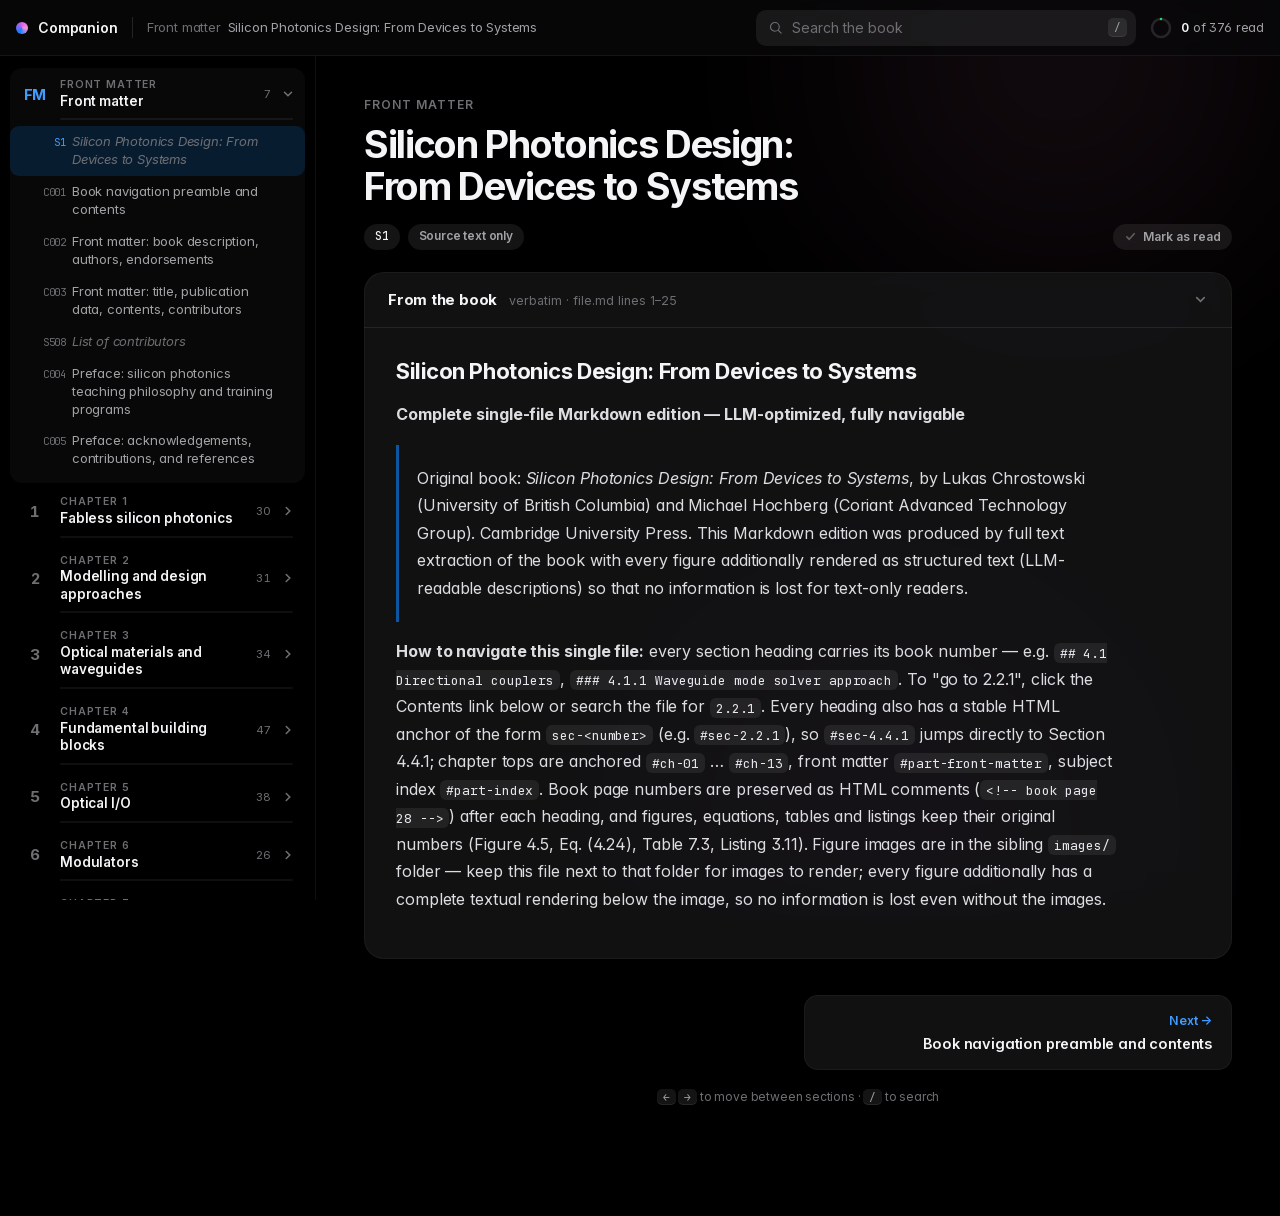
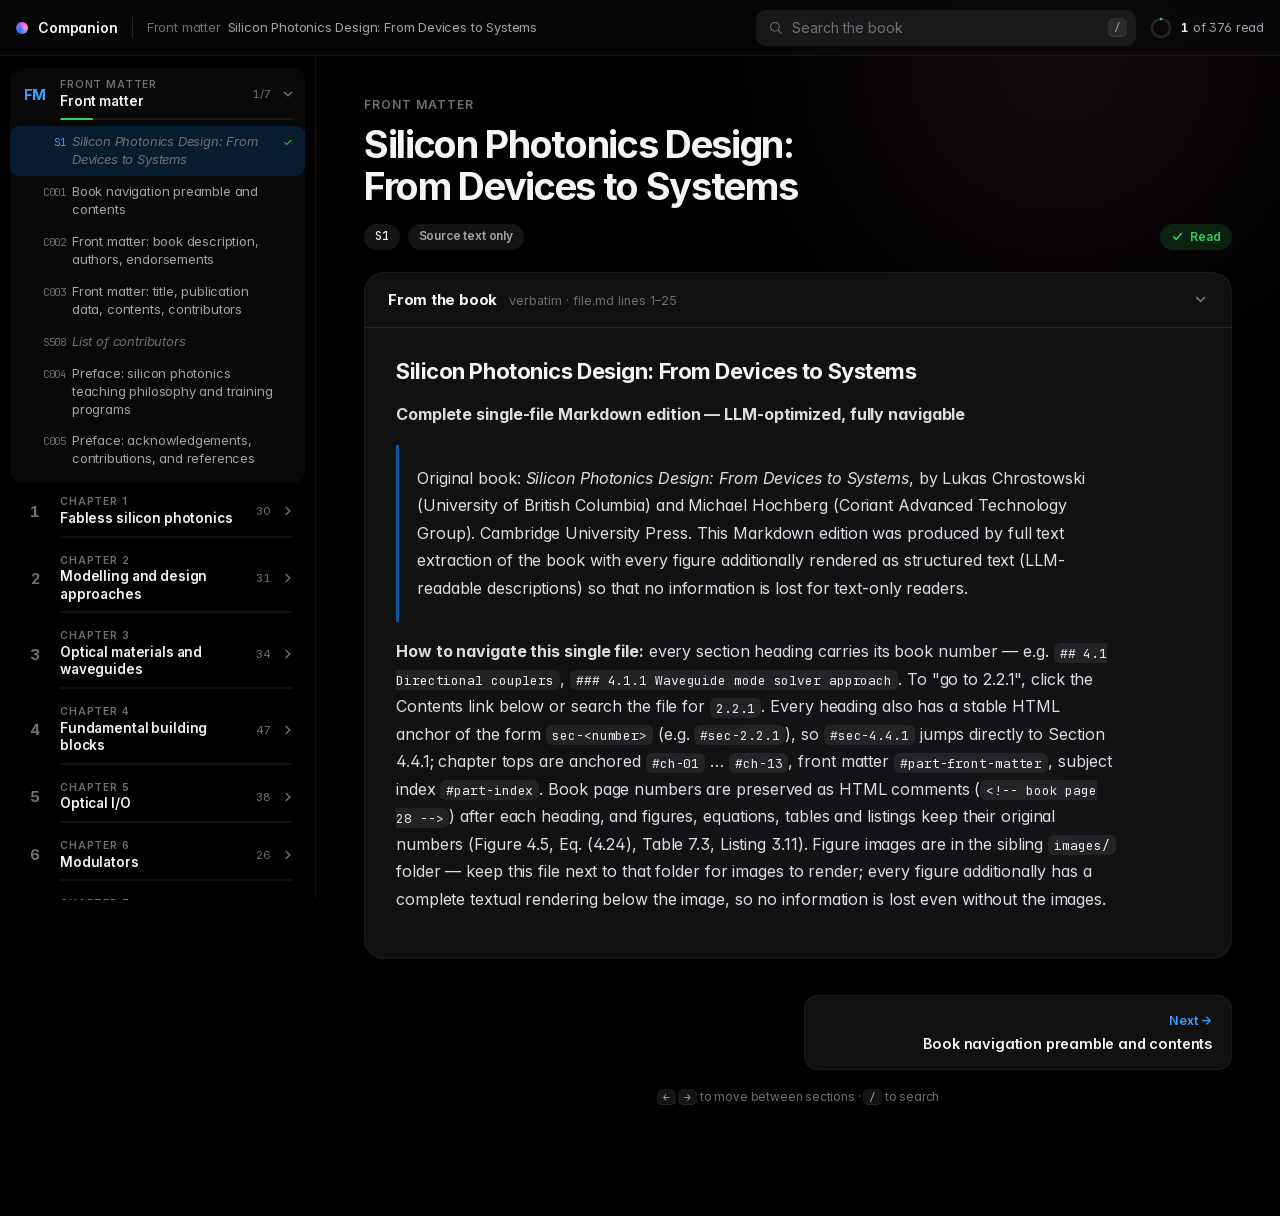
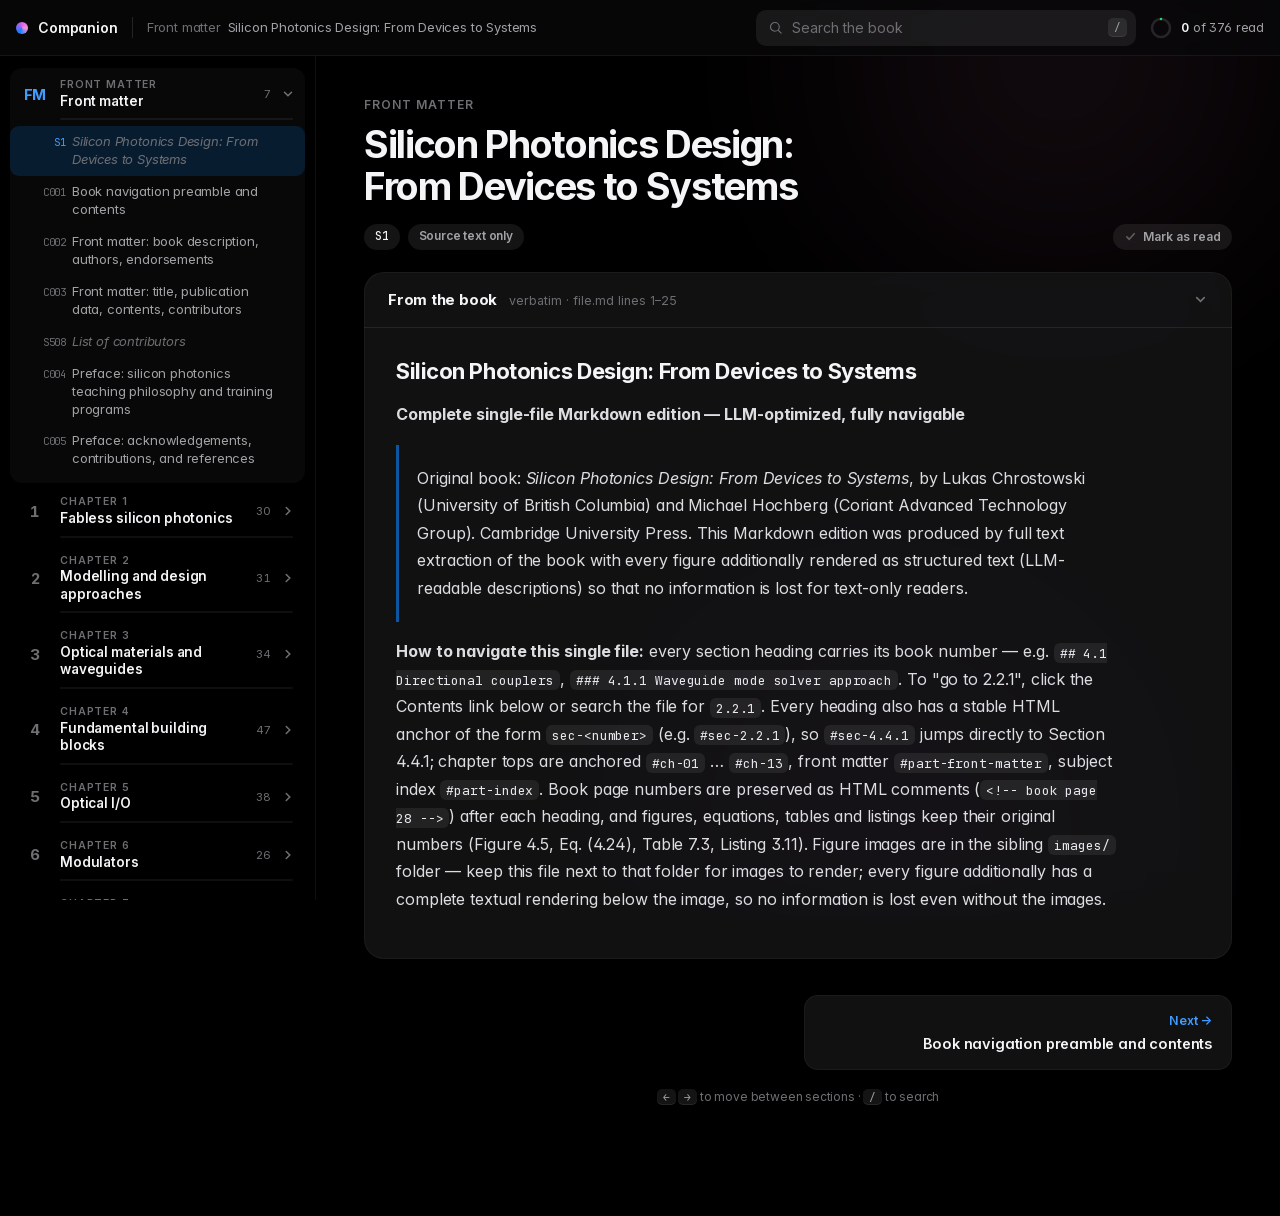
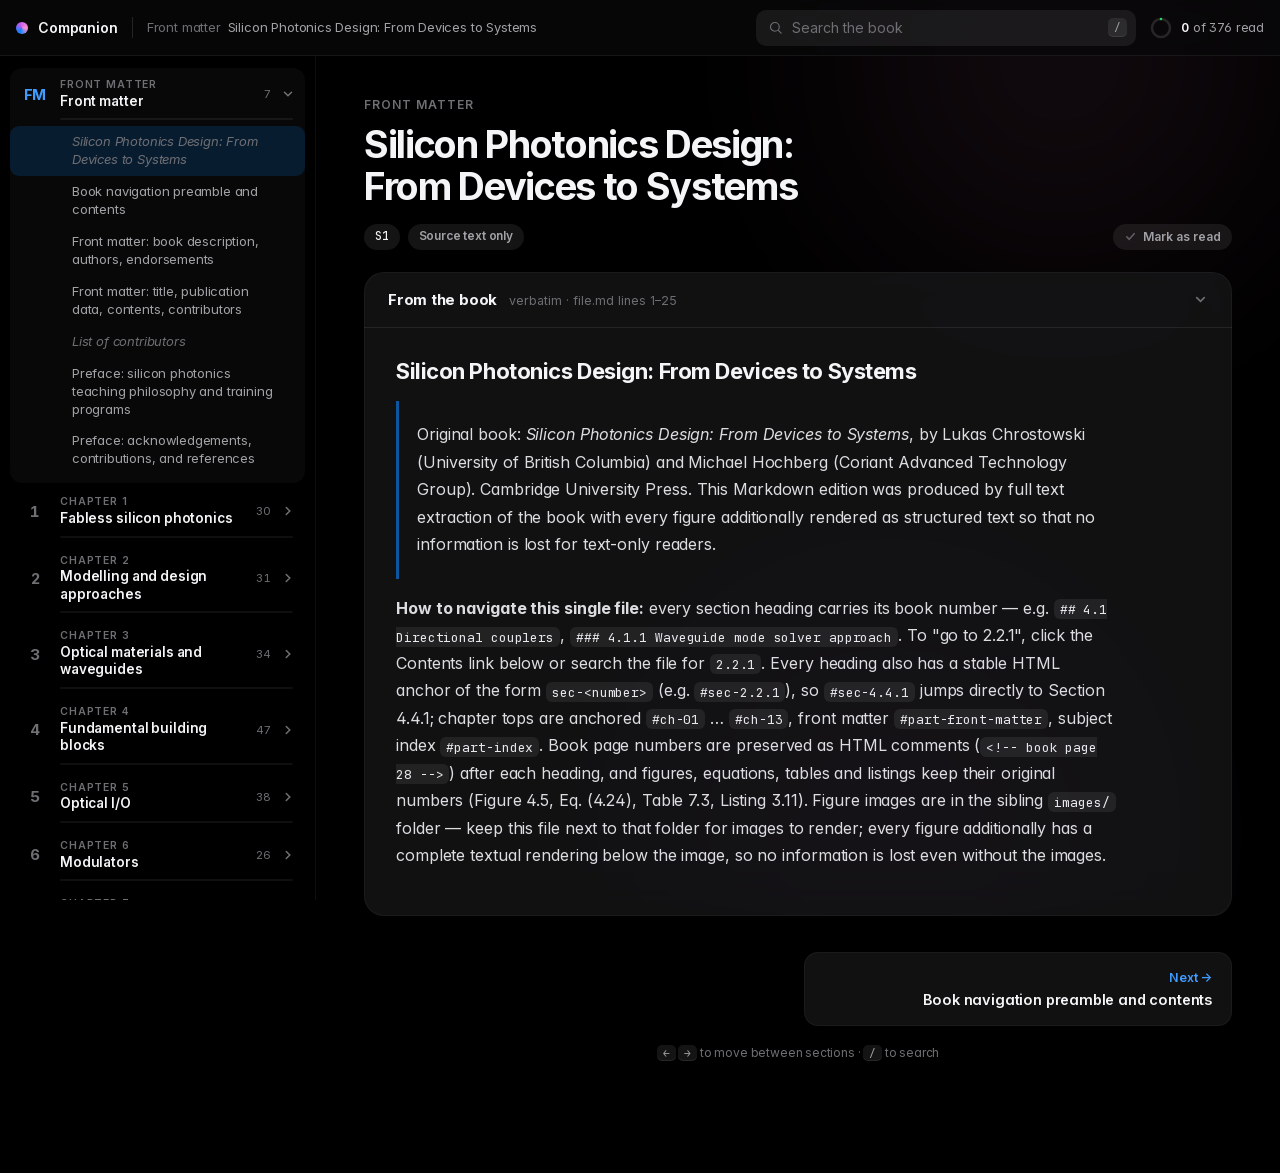
